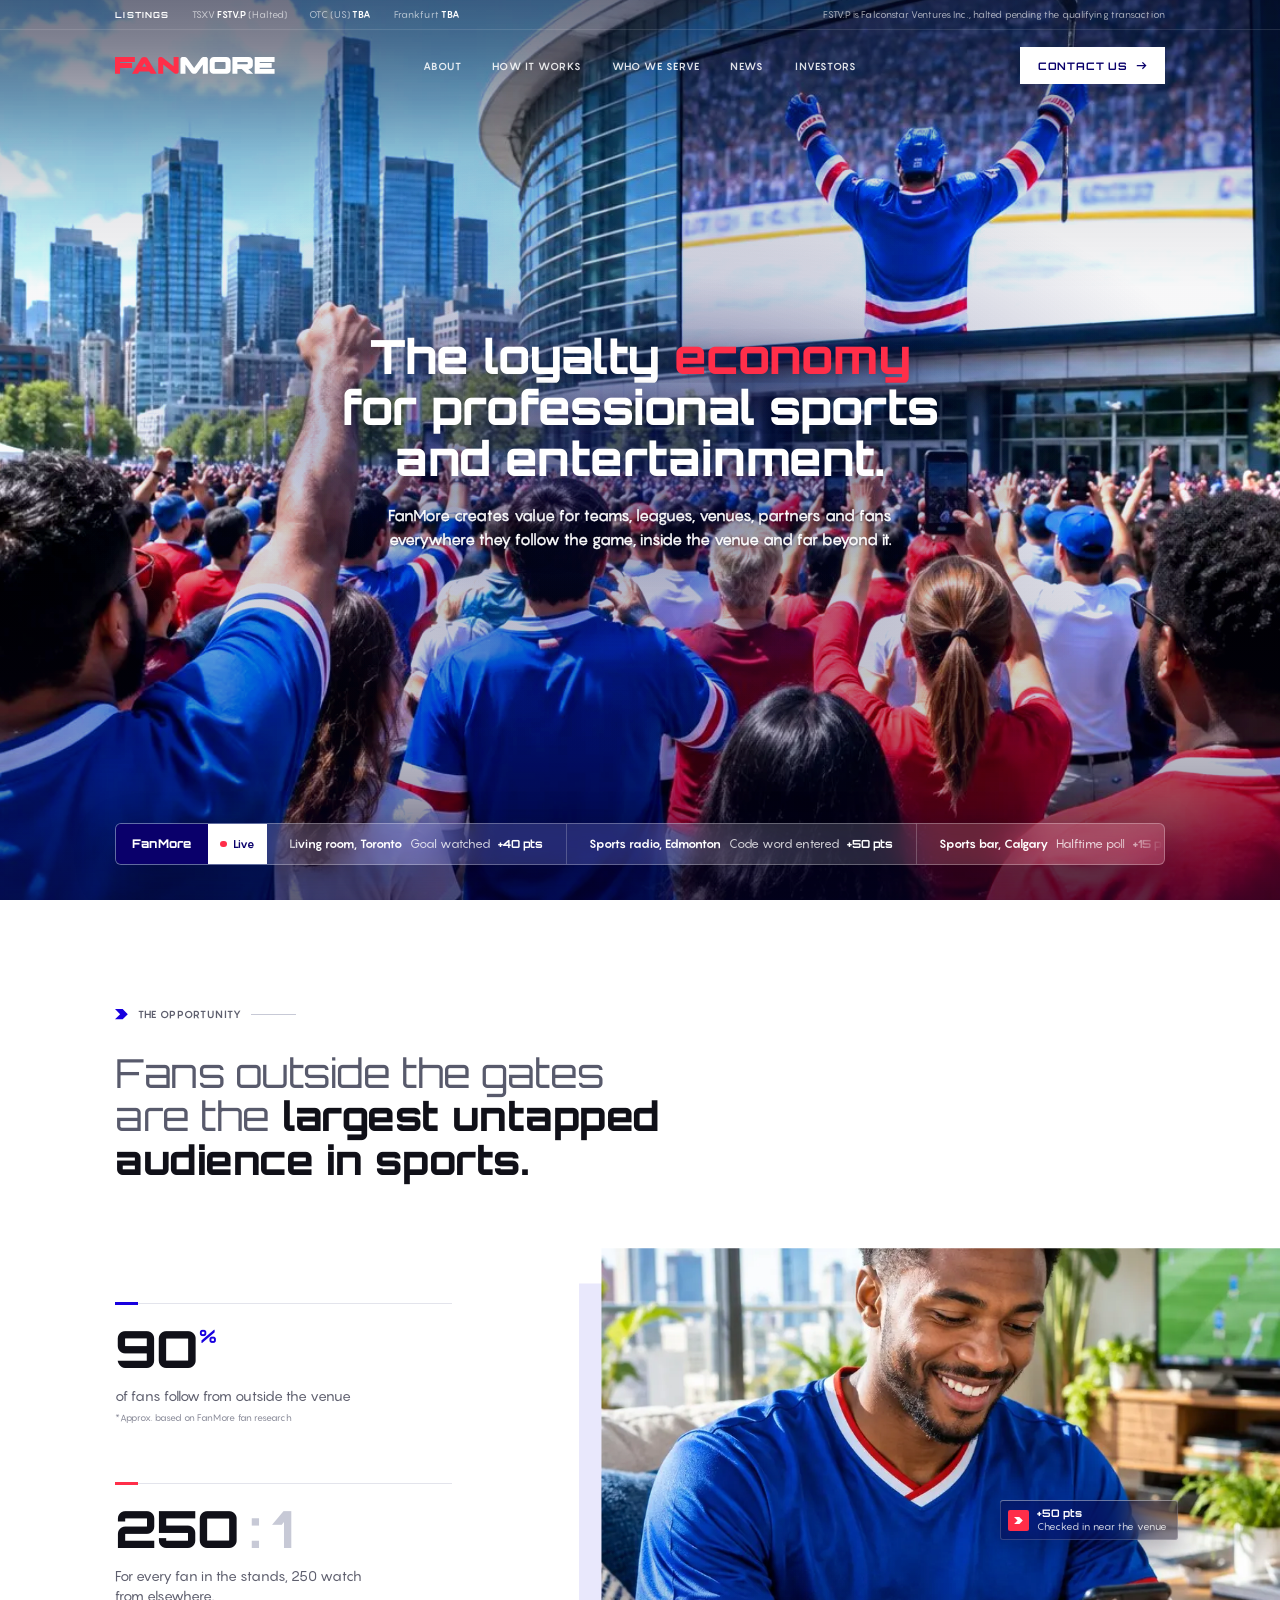
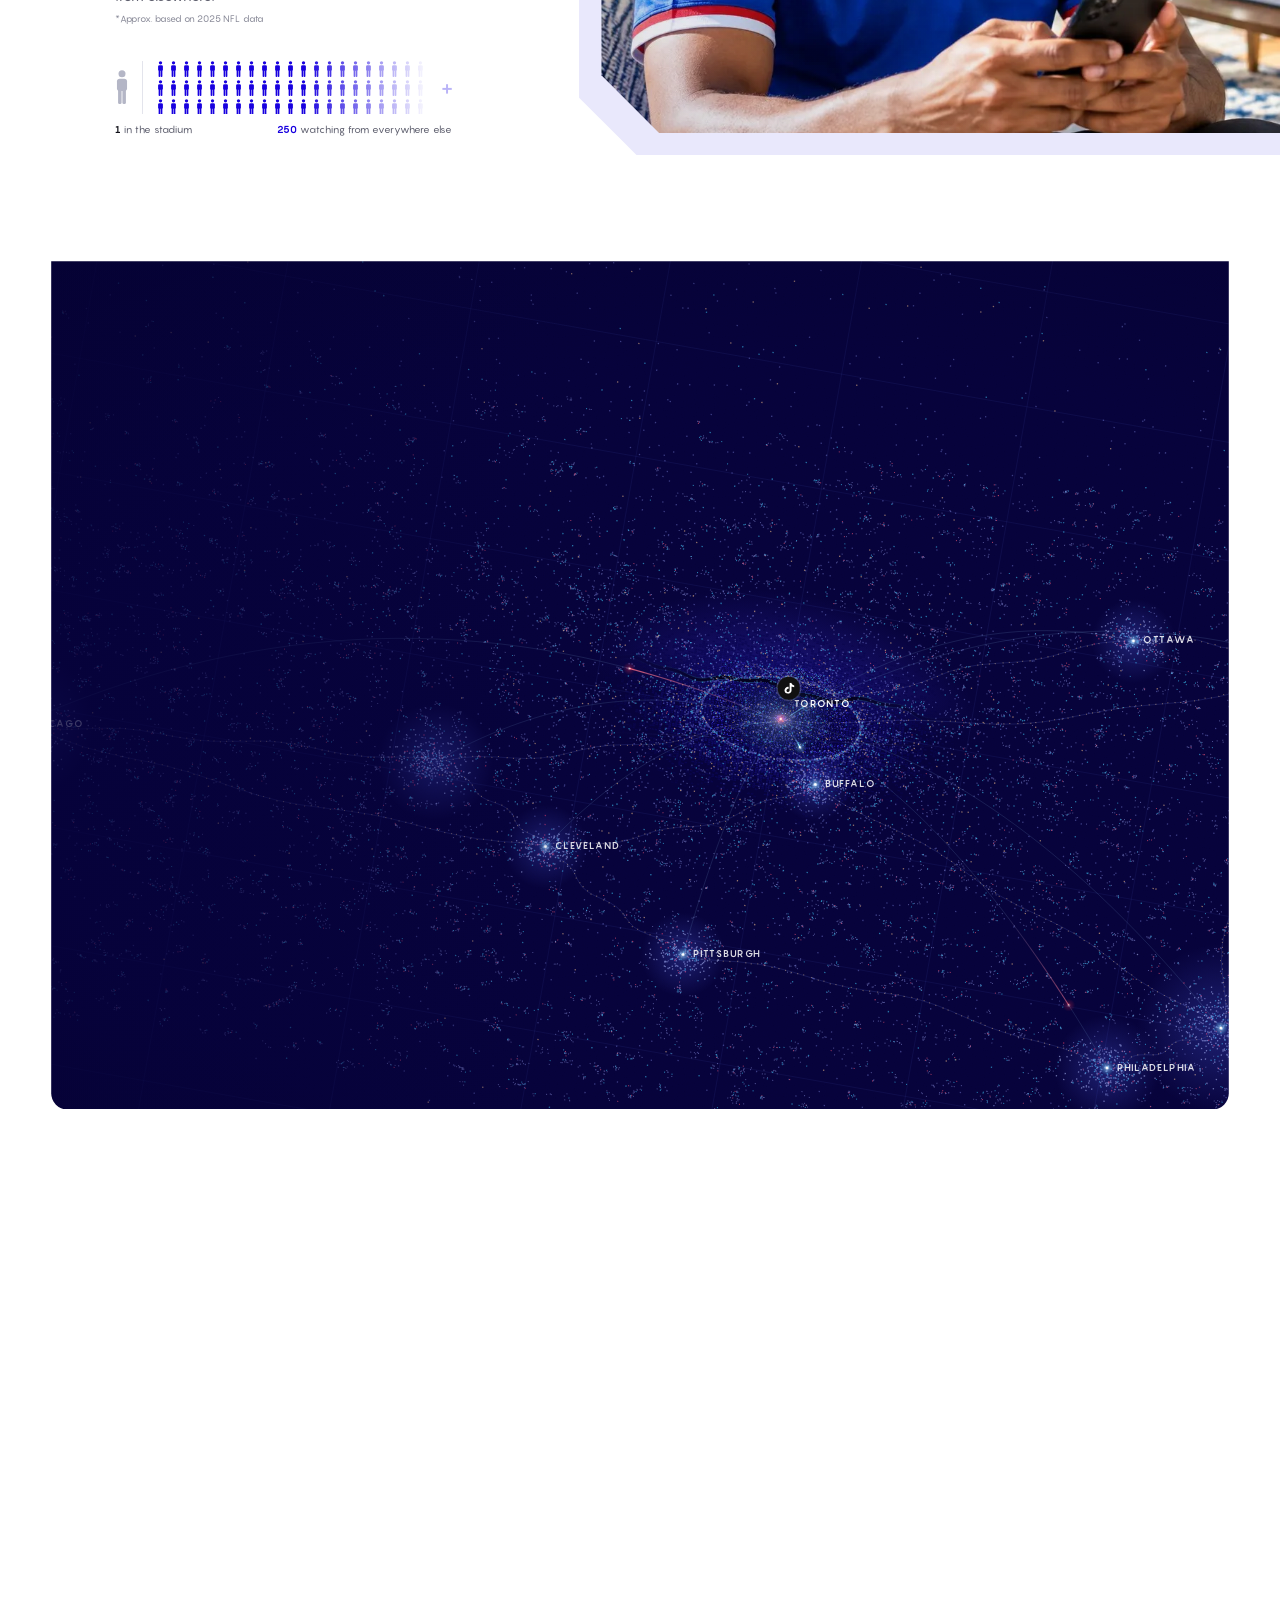
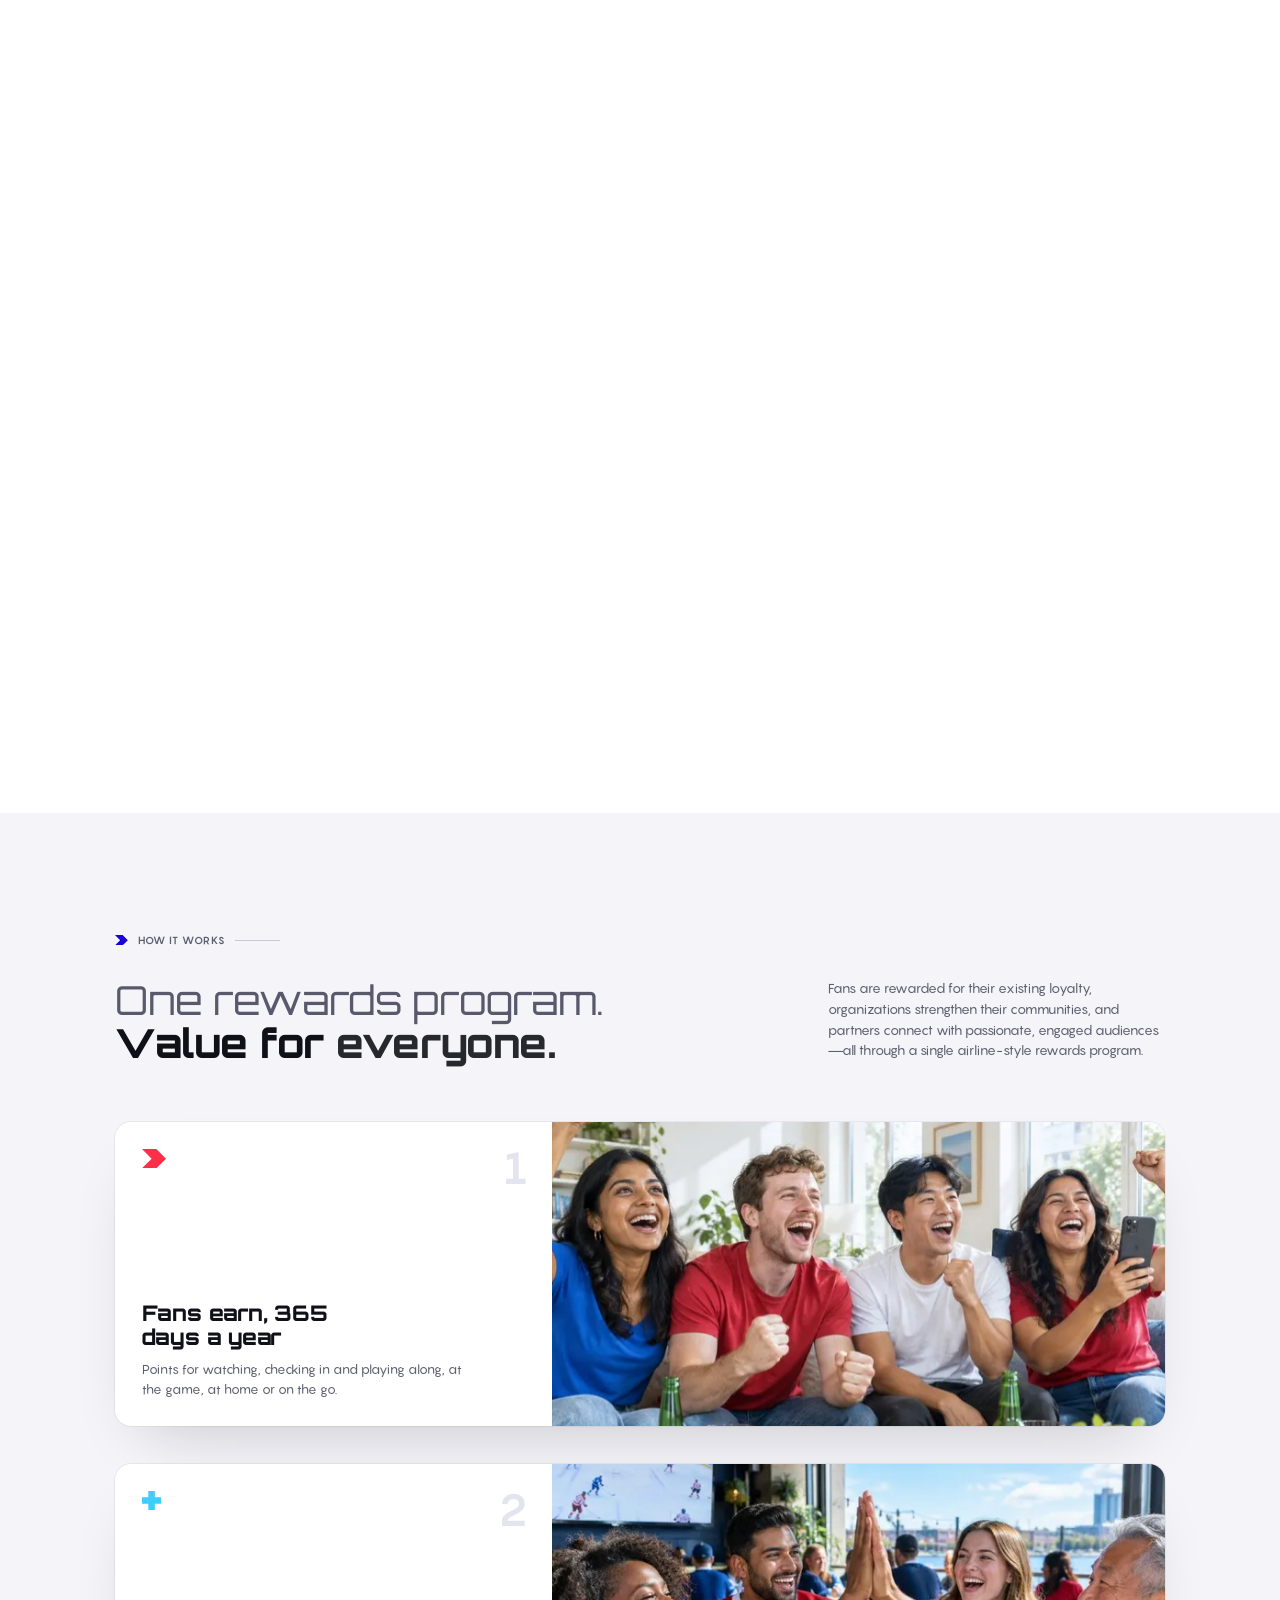
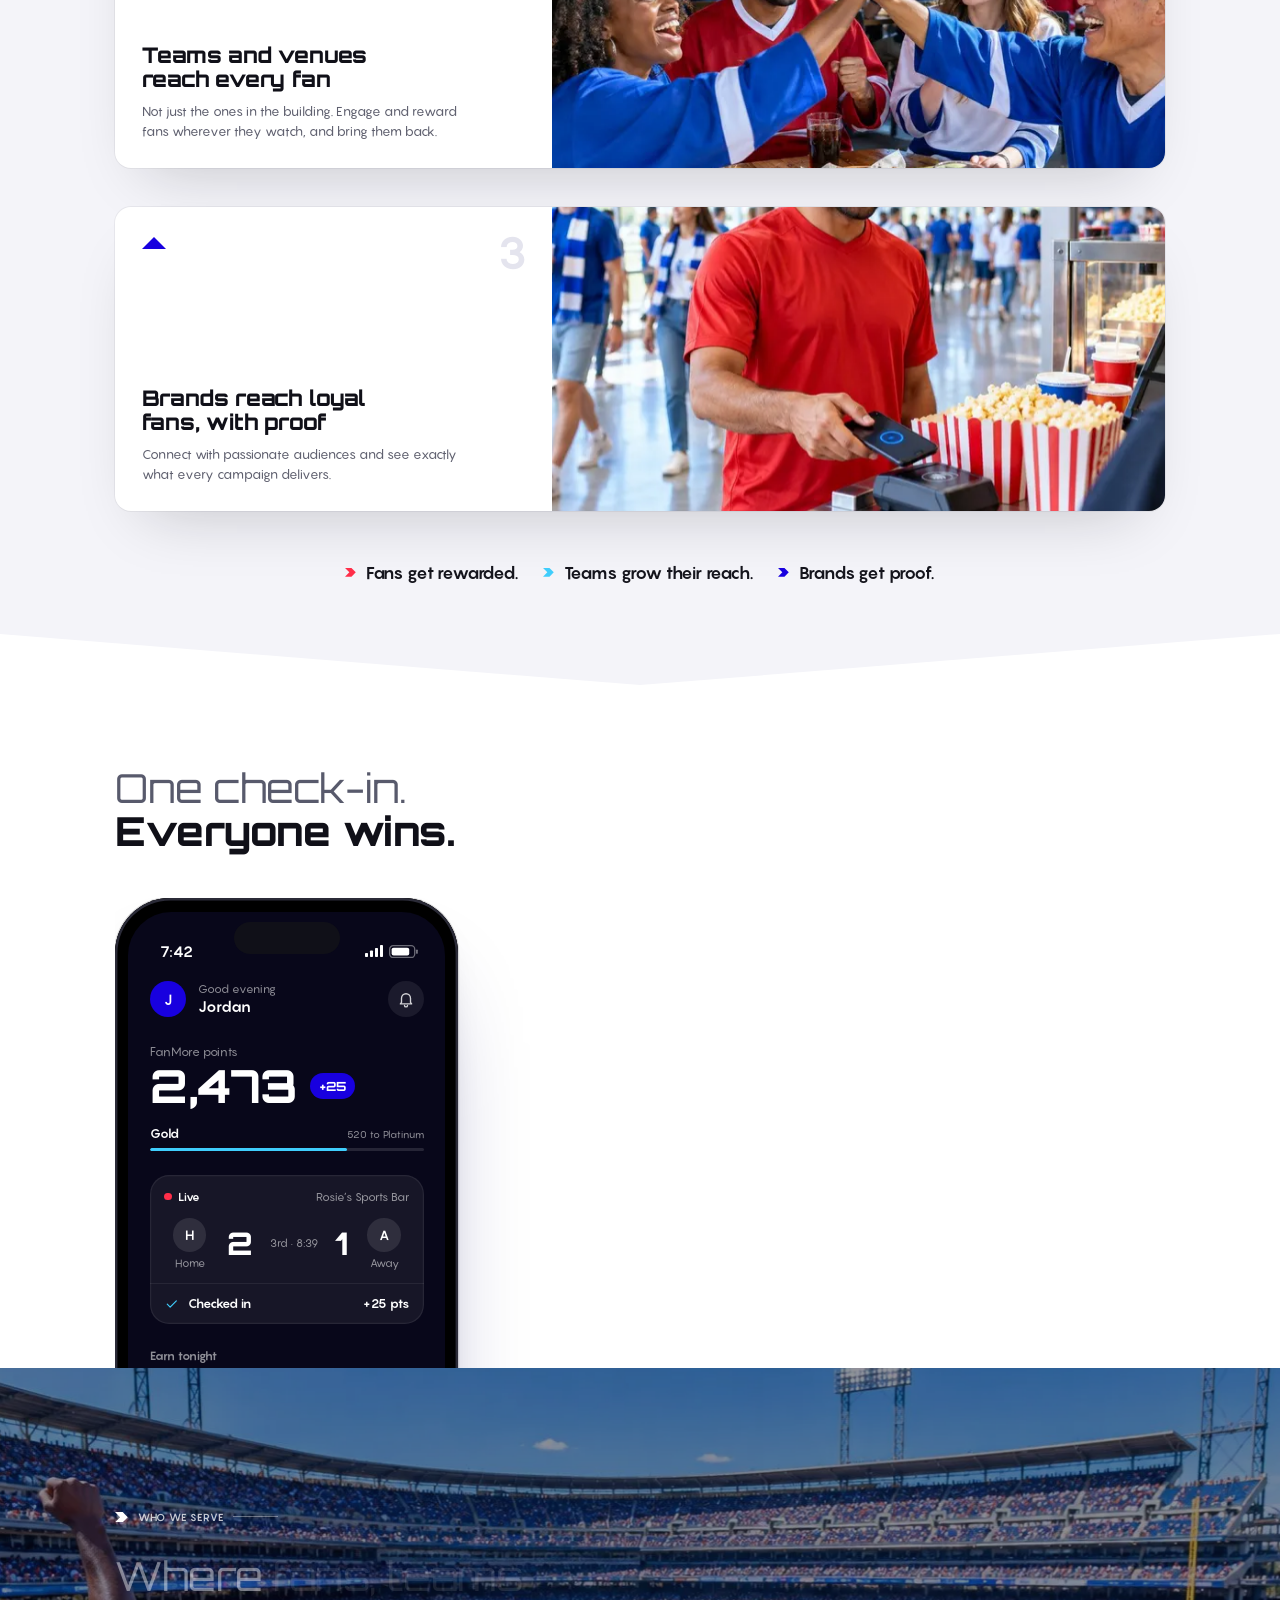
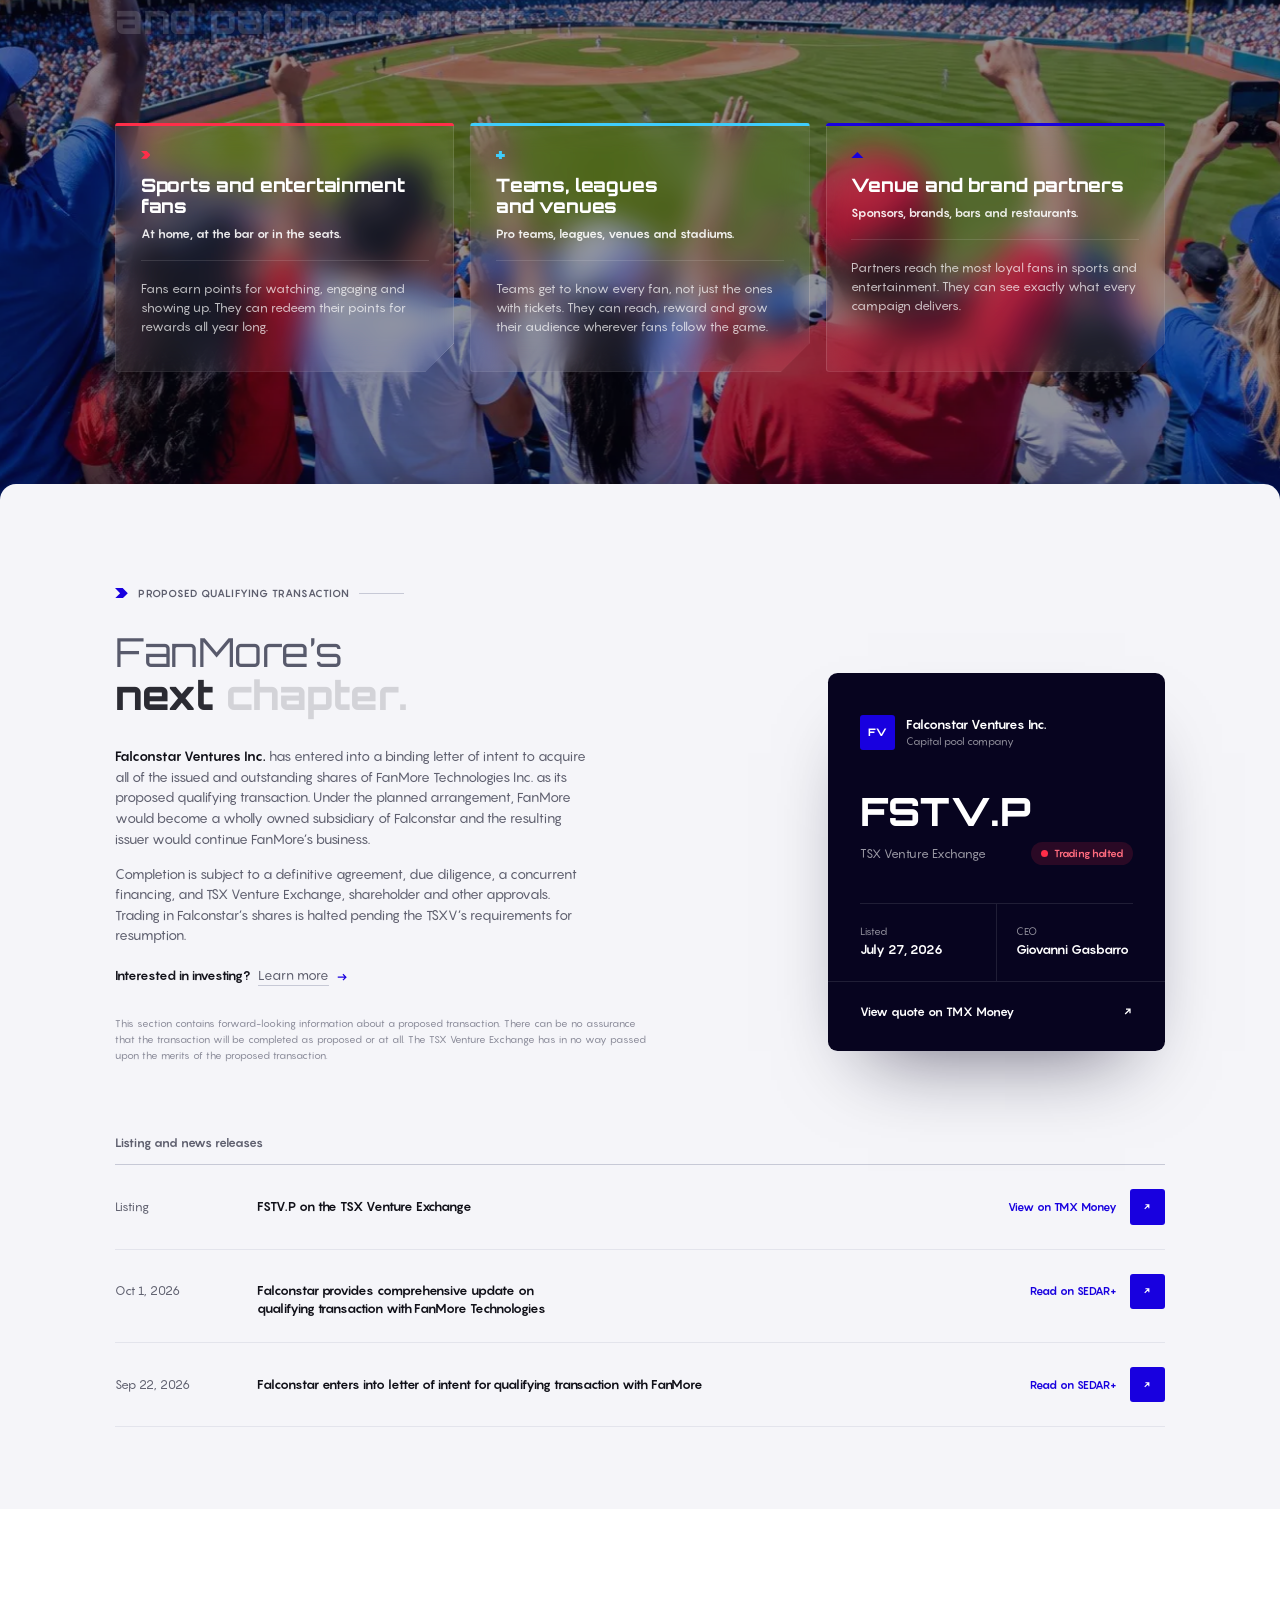
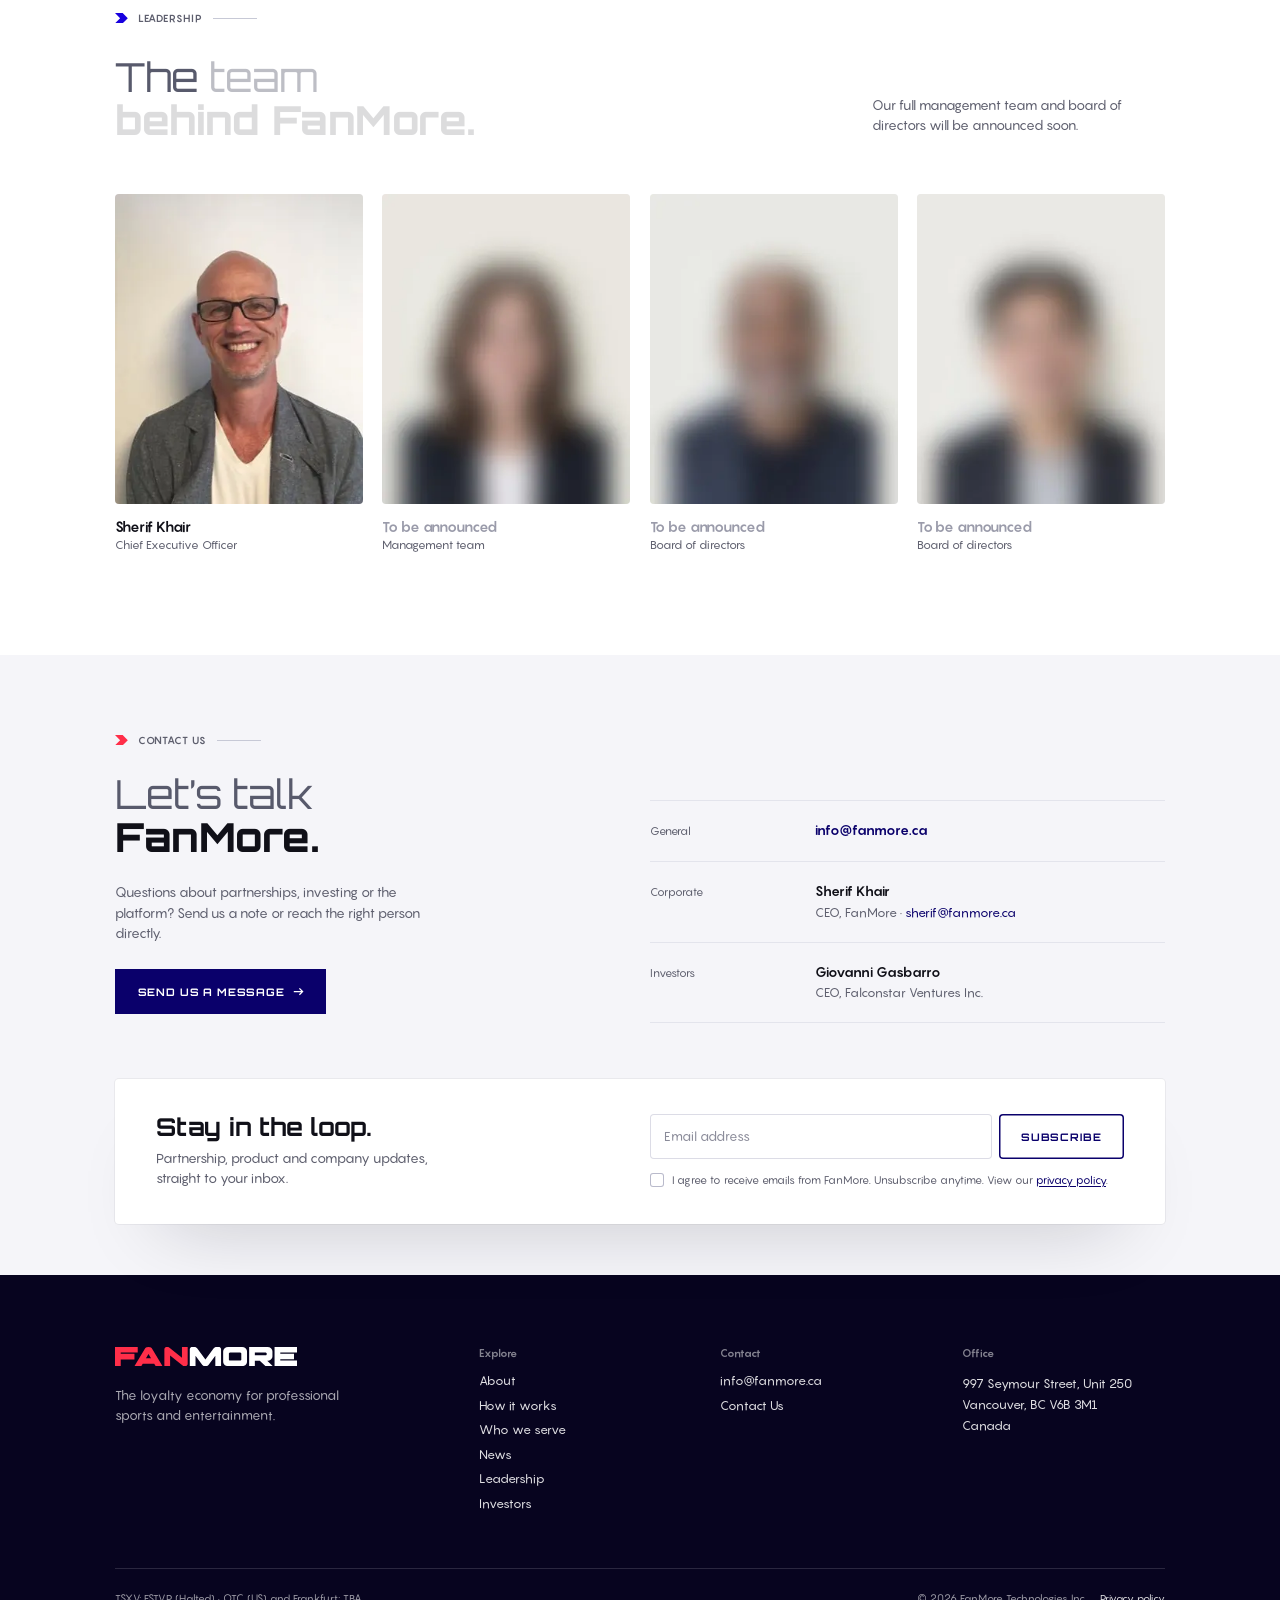
==== index.html @ a187861e "Review build" ====
<!DOCTYPE html><html lang="en-CA"><head><meta name="robots" content="noindex, nofollow"><meta charset="utf-8"><meta name="viewport" content="width=device-width, initial-scale=1, viewport-fit=cover"><script>
  (function () {
    const d = document.documentElement;
    d.classList.add('js');
    function fit() {
      const w = innerWidth;
      let z = w >= 1024 ? Math.min(1, Math.max(0.8, Math.min(w / 1600, innerHeight / 950))) : 1;
      z = Math.round(z * 1000) / 1000;
      if (d.style.getPropertyValue('--fit') !== String(z)) d.style.setProperty('--fit', String(z));
    }
    fit();
    addEventListener('resize', fit);
  })();
</script><title>FanMore | The loyalty economy for professional sports and entertainment</title><meta name="description" content="FanMore creates value for teams, leagues, venues, partners and fans everywhere they follow the game, inside the venue and far beyond it."><link rel="canonical" href="https://fanmore.ca/"><meta property="og:type" content="website"><meta property="og:site_name" content="FanMore"><meta property="og:title" content="FanMore | The loyalty economy for professional sports and entertainment"><meta property="og:description" content="FanMore creates value for teams, leagues, venues, partners and fans everywhere they follow the game, inside the venue and far beyond it."><meta property="og:url" content="https://fanmore.ca/"><meta property="og:image" content="https://fanmore.ca/og-image.jpg"><meta property="og:image:alt" content="FanMore: the loyalty economy for professional sports and entertainment."><meta property="og:locale" content="en_CA"><meta name="twitter:card" content="summary_large_image"><meta name="twitter:title" content="FanMore | The loyalty economy for professional sports and entertainment"><meta name="twitter:description" content="FanMore creates value for teams, leagues, venues, partners and fans everywhere they follow the game, inside the venue and far beyond it."><meta name="twitter:image" content="https://fanmore.ca/og-image.jpg"><script type="application/ld+json">{"@context":"https://schema.org","@type":"Organization","name":"FanMore","legalName":"FanMore Technologies Inc.","url":"https://fanmore.ca/","logo":"https://fanmore.ca/apple-touch-icon.png","email":"info@fanmore.ca","foundingDate":"2024","description":"FanMore creates value for teams, leagues, venues, partners and fans everywhere they follow the game, inside the venue and far beyond it.","address":{"@type":"PostalAddress","streetAddress":"997 Seymour Street, Unit 250","addressLocality":"Vancouver","addressRegion":"BC","postalCode":"V6B 3M1","addressCountry":"CA"}}</script><meta name="theme-color" content="#0A006B"><link rel="icon" href="./favicon.ico" sizes="any"><link rel="icon" href="./favicon.svg" type="image/svg+xml"><link rel="apple-touch-icon" href="./apple-touch-icon.png"><link rel="sitemap" href="./sitemap-index.xml"><!-- The fonts used above the fold, fetched alongside the CSS instead of after it. --><link rel="preload" href="./fonts/orbitron-800.woff2" as="font" type="font/woff2" crossorigin><link rel="preload" href="./fonts/pangram-regular.woff2" as="font" type="font/woff2" crossorigin><link rel="preload" href="./fonts/pangram-bold.woff2" as="font" type="font/woff2" crossorigin><link rel="stylesheet" href="./_astro/_astro_assets.C_GrNzog.css"><link rel="stylesheet" href="./_astro/index.CYJ9MeuC.css"><link rel="stylesheet" href="./_astro/NextChapter.CQB_YSPm.css"><link rel="stylesheet" href="./_astro/ContactSection.Cgo63Gof.css"><script type="module" src="./_astro/page.BsuiZEAU.js"></script></head><body><a class="skip-link" href="#main">Skip to content</a><header class="site-header site-header--fixed" data-astro-cid-vwn3tmth><div class="lst" data-astro-cid-vwn3tmth><span class="lst__label" data-astro-cid-vwn3tmth>Listings</span><span data-astro-cid-vwn3tmth>TSXV <b data-astro-cid-vwn3tmth>FSTV.P</b><span class="lst__note" data-astro-cid-vwn3tmth> (Halted)</span></span><span data-astro-cid-vwn3tmth>OTC (US) <b data-astro-cid-vwn3tmth>TBA</b></span><span data-astro-cid-vwn3tmth>Frankfurt <b data-astro-cid-vwn3tmth>TBA</b></span><span class="lst__foot" data-astro-cid-vwn3tmth>FSTV.P is Falconstar Ventures Inc., halted pending the qualifying transaction</span></div><div class="tn" data-astro-cid-vwn3tmth><a class="tn__logo" href="./index.html" aria-label="FanMore home" data-astro-cid-vwn3tmth><svg role="img" aria-label="FanMore" viewBox="36 -656 6232 656" xmlns="http://www.w3.org/2000/svg"><g transform="scale(1,-1)"><g fill="#FF2E49"><path d="M701 423H232V465H813V656H36V0H232V231H701Z"></path><path transform="translate(674 0)" d="M754 0H988L620 615Q593 642 562 649Q531 656 507 656Q483 656 452 649Q421 642 394 615L26 0H260L311 85H702ZM507 416 593 271H420Z"></path><path transform="translate(1688 0)" d="M637 41Q663 19 680.5 9.5Q698 0 708 0H777Q783 0 792.5 8.5Q802 17 811 28.5Q820 40 826.5 52.5Q833 65 833 73V656H637V291L232 615Q179 656 161 656H92Q86 656 76.5 648.5Q67 641 58 629.5Q49 618 42.5 605.5Q36 593 36 583V0H232V363Z"></path></g><g fill="currentColor"><path transform="translate(2557 0)" d="M676 41Q650 19 633 9.5Q616 0 606 0H535Q525 0 508 9.5Q491 19 465 41L232 360V0H36V583Q36 593 42.5 605.5Q49 618 58 629.5Q67 641 76.5 648.5Q86 656 92 656H216Q234 656 287 615L570 230L854 615Q907 656 925 656H1049Q1055 656 1064.5 648.5Q1074 641 1083 629.5Q1092 618 1098.5 605.5Q1105 593 1105 583V0H909V360Z"></path><path transform="translate(3698 0)" d="M36 495V161Q36 124 50 94.5Q64 65 87 44Q110 23 140.5 11.5Q171 0 204 0H684Q717 0 747.5 11.5Q778 23 801 44Q824 65 838 94.5Q852 124 852 161V495Q852 532 838 561.5Q824 591 801 612Q778 633 747.5 644.5Q717 656 684 656H204Q171 656 140.5 644.5Q110 633 87 612Q64 591 50 561.5Q36 532 36 495ZM265 465H623Q635 463 644.5 455Q654 447 656 439V219Q656 210 645.5 201.5Q635 193 623 191H265Q253 193 242.5 201.5Q232 210 232 219V439Q234 447 243.5 455Q253 463 265 465Z"></path><path transform="translate(4586 0)" d="M598 0H847L655 184Q690 184 722.5 195Q755 206 779.5 227Q804 248 818.5 277.5Q833 307 833 344V495Q833 532 819 561.5Q805 591 782 612Q759 633 728.5 644.5Q698 656 665 656H36V0H231V184H399ZM604 465Q616 463 625.5 455Q635 447 637 439V404Q637 395 626.5 386.5Q616 378 604 376H231V465Z"></path><path transform="translate(5455 0)" d="M701 423H232V465H813V656H36V0H813V191H232V233H701Z"></path></g></g></svg></a><nav aria-label="Main" data-astro-cid-vwn3tmth><ul role="list" data-astro-cid-vwn3tmth><li data-astro-cid-vwn3tmth><a href="./about/index.html" data-astro-cid-vwn3tmth>About</a></li><li data-astro-cid-vwn3tmth><a href="./index.html#how" data-astro-cid-vwn3tmth>How it works</a></li><li data-astro-cid-vwn3tmth><a href="./index.html#serve" data-astro-cid-vwn3tmth>Who we serve</a></li><li data-astro-cid-vwn3tmth><a href="./news/index.html" data-astro-cid-vwn3tmth>News</a></li><li data-astro-cid-vwn3tmth><a href="./investors/index.html" data-astro-cid-vwn3tmth>Investors</a></li></ul></nav><a class="btn btn--white tn__cta" href="./index.html#contact" data-contact data-astro-cid-vwn3tmth>Contact Us<svg class="btn__arrow" viewBox="0 0 14 14" fill="none" stroke="currentColor" stroke-width="1.6" aria-hidden="true"><path d="M1 7h11M8 3l4 4-4 4"></path></svg></a><button class="tn__menu" type="button" aria-label="Open menu" aria-haspopup="dialog" aria-expanded="false" aria-controls="mobile-menu" data-menu-open data-astro-cid-vwn3tmth><i data-astro-cid-vwn3tmth></i></button></div></header><main id="main" tabindex="-1"><section class="hero" id="top" aria-label="Introduction" data-hero="pinned" data-astro-cid-5ivlo7vc><div class="hero__media" data-astro-cid-5ivlo7vc><img src="./_astro/hero-plaza.D-T6SO9A_1RA79L.webp" srcset="./_astro/hero-plaza.D-T6SO9A_1V16nm.webp 768w, ./_astro/hero-plaza.D-T6SO9A_AoHoQ.webp 1152w, ./_astro/hero-plaza.D-T6SO9A_1RA79L.webp 1536w" alt="Fans gathered outside a venue on game day, cheering a goal on a giant screen" sizes="100vw" loading="eager" fetchpriority="high" decoding="async" data-astro-cid-5ivlo7vc="true" width="1536" height="864"></div><div class="hero__pills" aria-hidden="true" data-hero-pills data-astro-cid-5ivlo7vc><span class="pill hero__pill-src" data-pill-src data-astro-cid-5ivlo7vc><i class="pill__icon" data-astro-cid-5ivlo7vc><svg class="shape shape--plus" viewBox="0 0 85 85" fill="currentColor" aria-hidden="true"><path d="M28 0V28H0V57H28V85H57V57H85V28H57V0Z"></path></svg></i><b data-astro-cid-5ivlo7vc>+25 pts</b><span class="pill__note" data-astro-cid-5ivlo7vc>Checked in</span></span><span class="pill hero__pill-src" data-pill-src data-astro-cid-5ivlo7vc><i class="pill__icon" data-astro-cid-5ivlo7vc><svg class="shape shape--plus" viewBox="0 0 85 85" fill="currentColor" aria-hidden="true"><path d="M28 0V28H0V57H28V85H57V57H85V28H57V0Z"></path></svg></i><b data-astro-cid-5ivlo7vc>+15 pts</b><span class="pill__note" data-astro-cid-5ivlo7vc>Bought a drink</span></span><span class="pill hero__pill-src" data-pill-src data-astro-cid-5ivlo7vc><i class="pill__icon" data-astro-cid-5ivlo7vc><svg class="shape shape--plus" viewBox="0 0 85 85" fill="currentColor" aria-hidden="true"><path d="M28 0V28H0V57H28V85H57V57H85V28H57V0Z"></path></svg></i><b data-astro-cid-5ivlo7vc>+10 pts</b><span class="pill__note" data-astro-cid-5ivlo7vc>Halftime poll</span></span><span class="pill hero__pill-src" data-pill-src data-astro-cid-5ivlo7vc><i class="pill__icon" data-astro-cid-5ivlo7vc><svg class="shape shape--plus" viewBox="0 0 85 85" fill="currentColor" aria-hidden="true"><path d="M28 0V28H0V57H28V85H57V57H85V28H57V0Z"></path></svg></i><b data-astro-cid-5ivlo7vc>+50 pts</b><span class="pill__note" data-astro-cid-5ivlo7vc>Bought a jersey</span></span><span class="pill hero__pill-src" data-pill-src data-astro-cid-5ivlo7vc><i class="pill__icon" data-astro-cid-5ivlo7vc><svg class="shape shape--plus" viewBox="0 0 85 85" fill="currentColor" aria-hidden="true"><path d="M28 0V28H0V57H28V85H57V57H85V28H57V0Z"></path></svg></i><b data-astro-cid-5ivlo7vc>+20 pts</b><span class="pill__note" data-astro-cid-5ivlo7vc>Shared a goal</span></span><span class="pill hero__pill-src" data-pill-src data-astro-cid-5ivlo7vc><i class="pill__icon" data-astro-cid-5ivlo7vc><svg class="shape shape--plus" viewBox="0 0 85 85" fill="currentColor" aria-hidden="true"><path d="M28 0V28H0V57H28V85H57V57H85V28H57V0Z"></path></svg></i><b data-astro-cid-5ivlo7vc>+15 pts</b><span class="pill__note" data-astro-cid-5ivlo7vc>Grabbed a snack</span></span><span class="pill hero__pill-src" data-pill-src data-astro-cid-5ivlo7vc><i class="pill__icon" data-astro-cid-5ivlo7vc><svg class="shape shape--plus" viewBox="0 0 85 85" fill="currentColor" aria-hidden="true"><path d="M28 0V28H0V57H28V85H57V57H85V28H57V0Z"></path></svg></i><b data-astro-cid-5ivlo7vc>+40 pts</b><span class="pill__note" data-astro-cid-5ivlo7vc>Referred a friend</span></span><span class="pill hero__pill-src" data-pill-src data-astro-cid-5ivlo7vc><i class="pill__icon" data-astro-cid-5ivlo7vc><svg class="shape shape--plus" viewBox="0 0 85 85" fill="currentColor" aria-hidden="true"><path d="M28 0V28H0V57H28V85H57V57H85V28H57V0Z"></path></svg></i><b data-astro-cid-5ivlo7vc>+25 pts</b><span class="pill__note" data-astro-cid-5ivlo7vc>Scanned a ticket</span></span></div><div class="hero__shade" aria-hidden="true" data-astro-cid-5ivlo7vc></div><div class="hero__dim" aria-hidden="true" data-astro-cid-5ivlo7vc></div><div class="hero__content" data-hero-text data-astro-cid-5ivlo7vc><h1 data-astro-cid-5ivlo7vc><span class="hero__line" data-astro-cid-5ivlo7vc><span data-astro-cid-5ivlo7vc>The loyalty <em data-astro-cid-5ivlo7vc>economy</em></span></span> <span class="hero__line" data-astro-cid-5ivlo7vc><span data-astro-cid-5ivlo7vc>for professional sports</span></span> <span class="hero__line" data-astro-cid-5ivlo7vc><span data-astro-cid-5ivlo7vc>and entertainment.</span></span></h1><p data-astro-cid-5ivlo7vc>FanMore creates value for teams, leagues, venues, partners and fans everywhere they follow the game, inside the venue and far beyond it.</p></div><div class="tk" aria-hidden="true" data-hero-text data-astro-cid-5ivlo7vc><span class="tk__brand" data-astro-cid-5ivlo7vc>FanMore</span><span class="tk__live" data-astro-cid-5ivlo7vc><i data-astro-cid-5ivlo7vc></i>Live</span><div class="tk__track" data-astro-cid-5ivlo7vc><ul class="tk__list" data-astro-cid-5ivlo7vc><li data-astro-cid-5ivlo7vc><span class="tk__where" data-astro-cid-5ivlo7vc>Living room, Toronto</span><span class="tk__what" data-astro-cid-5ivlo7vc>Goal watched</span><span class="tk__pts" data-astro-cid-5ivlo7vc>+4O pts</span></li><li data-astro-cid-5ivlo7vc><span class="tk__where" data-astro-cid-5ivlo7vc>Sports radio, Edmonton</span><span class="tk__what" data-astro-cid-5ivlo7vc>Code word entered</span><span class="tk__pts" data-astro-cid-5ivlo7vc>+5O pts</span></li><li data-astro-cid-5ivlo7vc><span class="tk__where" data-astro-cid-5ivlo7vc>Sports bar, Calgary</span><span class="tk__what" data-astro-cid-5ivlo7vc>Halftime poll</span><span class="tk__pts" data-astro-cid-5ivlo7vc>+15 pts</span></li><li data-astro-cid-5ivlo7vc><span class="tk__where" data-astro-cid-5ivlo7vc>Outside the venue</span><span class="tk__what" data-astro-cid-5ivlo7vc>Checked in</span><span class="tk__pts" data-astro-cid-5ivlo7vc>+25 pts</span></li><li data-astro-cid-5ivlo7vc><span class="tk__where" data-astro-cid-5ivlo7vc>Cottage, Muskoka</span><span class="tk__what" data-astro-cid-5ivlo7vc>Overtime winner</span><span class="tk__pts" data-astro-cid-5ivlo7vc>+6O pts</span></li><li data-astro-cid-5ivlo7vc><span class="tk__where" data-astro-cid-5ivlo7vc>Commute, Vancouver</span><span class="tk__what" data-astro-cid-5ivlo7vc>Trivia streak</span><span class="tk__pts" data-astro-cid-5ivlo7vc>+2O pts</span></li><li data-astro-cid-5ivlo7vc><span class="tk__where" data-astro-cid-5ivlo7vc>Watch party, Montréal</span><span class="tk__what" data-astro-cid-5ivlo7vc>Seat upgrade redeemed</span><span class="tk__pts" data-astro-cid-5ivlo7vc>−5OO pts</span></li></ul><ul class="tk__list" data-astro-cid-5ivlo7vc><li data-astro-cid-5ivlo7vc><span class="tk__where" data-astro-cid-5ivlo7vc>Living room, Toronto</span><span class="tk__what" data-astro-cid-5ivlo7vc>Goal watched</span><span class="tk__pts" data-astro-cid-5ivlo7vc>+4O pts</span></li><li data-astro-cid-5ivlo7vc><span class="tk__where" data-astro-cid-5ivlo7vc>Sports radio, Edmonton</span><span class="tk__what" data-astro-cid-5ivlo7vc>Code word entered</span><span class="tk__pts" data-astro-cid-5ivlo7vc>+5O pts</span></li><li data-astro-cid-5ivlo7vc><span class="tk__where" data-astro-cid-5ivlo7vc>Sports bar, Calgary</span><span class="tk__what" data-astro-cid-5ivlo7vc>Halftime poll</span><span class="tk__pts" data-astro-cid-5ivlo7vc>+15 pts</span></li><li data-astro-cid-5ivlo7vc><span class="tk__where" data-astro-cid-5ivlo7vc>Outside the venue</span><span class="tk__what" data-astro-cid-5ivlo7vc>Checked in</span><span class="tk__pts" data-astro-cid-5ivlo7vc>+25 pts</span></li><li data-astro-cid-5ivlo7vc><span class="tk__where" data-astro-cid-5ivlo7vc>Cottage, Muskoka</span><span class="tk__what" data-astro-cid-5ivlo7vc>Overtime winner</span><span class="tk__pts" data-astro-cid-5ivlo7vc>+6O pts</span></li><li data-astro-cid-5ivlo7vc><span class="tk__where" data-astro-cid-5ivlo7vc>Commute, Vancouver</span><span class="tk__what" data-astro-cid-5ivlo7vc>Trivia streak</span><span class="tk__pts" data-astro-cid-5ivlo7vc>+2O pts</span></li><li data-astro-cid-5ivlo7vc><span class="tk__where" data-astro-cid-5ivlo7vc>Watch party, Montréal</span><span class="tk__what" data-astro-cid-5ivlo7vc>Seat upgrade redeemed</span><span class="tk__pts" data-astro-cid-5ivlo7vc>−5OO pts</span></li></ul></div></div></section><script type="module" src="./_astro/Hero.astro_astro_type_script_index_0_lang.BkLAp6dj.js"></script><section class="op" id="about" aria-labelledby="op-title" data-astro-cid-tkrxar6q><p class="tag" data-reveal><svg class="shape shape--chevron tag__mark" viewBox="0 0 384 308" fill="currentColor" aria-hidden="true"><path d="M0 0L154 154L0 308L230 308L384 154L230 0Z"></path></svg>The Opportunity<span class="tag__line" aria-hidden="true"></span></p><h2 id="op-title" data-lit class="h2"><span class="h2__light"><span class="word" style="--i:0">Fans</span> <span class="word" style="--i:1">outside</span> <span class="word" style="--i:2">the</span> <span class="word" style="--i:3">gates</span> <span class="word" style="--i:4">are</span> <span class="word" style="--i:5">the</span></span> <span class="word" style="--i:6">largest</span> <span class="word" style="--i:7">untapped</span> <span class="word" style="--i:8">audience</span> <span class="word" style="--i:9">in</span> <span class="word" style="--i:10">sports.</span></h2><div class="op__row" data-astro-cid-tkrxar6q><div class="op__stats" data-astro-cid-tkrxar6q><dl data-astro-cid-tkrxar6q><div class="st" data-reveal data-astro-cid-tkrxar6q><dt class="st__n" data-astro-cid-tkrxar6q><span class="sr-only" data-astro-cid-tkrxar6q>About 90 percent</span><span aria-hidden="true" class="st__v" data-count="90" data-orbitron data-astro-cid-tkrxar6q>9O</span><sup aria-hidden="true" data-astro-cid-tkrxar6q>%</sup></dt><dd data-astro-cid-tkrxar6q><p data-astro-cid-tkrxar6q>of fans follow from outside the venue</p><p class="st__fn" data-astro-cid-tkrxar6q>*Approx. based on FanMore fan research</p></dd></div><div class="st" data-reveal data-astro-cid-tkrxar6q><dt class="st__n" data-astro-cid-tkrxar6q><span class="sr-only" data-astro-cid-tkrxar6q>About 250 to 1</span><span aria-hidden="true" class="st__v" data-count="250" data-orbitron data-astro-cid-tkrxar6q>25O</span><span aria-hidden="true" class="st__r" data-astro-cid-tkrxar6q><b data-astro-cid-tkrxar6q>:</b>1</span></dt><dd data-astro-cid-tkrxar6q><p data-astro-cid-tkrxar6q>For every fan in the stands, 250 watch from elsewhere.</p><p class="st__fn" data-astro-cid-tkrxar6q>*Approx. based on 2025 NFL data</p></dd></div></dl><div class="ppl" aria-hidden="true" data-reveal data-astro-cid-tkrxar6q><div class="ppl__row" data-astro-cid-tkrxar6q><div class="ppl__one" data-astro-cid-tkrxar6q><i data-astro-cid-tkrxar6q></i></div><span class="ppl__div" data-astro-cid-tkrxar6q></span><div class="ppl__many" data-astro-cid-tkrxar6q><div class="ppl__grid" data-astro-cid-tkrxar6q><i style="--i:0" data-astro-cid-tkrxar6q></i><i style="--i:1" data-astro-cid-tkrxar6q></i><i style="--i:2" data-astro-cid-tkrxar6q></i><i style="--i:3" data-astro-cid-tkrxar6q></i><i style="--i:4" data-astro-cid-tkrxar6q></i><i style="--i:5" data-astro-cid-tkrxar6q></i><i style="--i:6" data-astro-cid-tkrxar6q></i><i style="--i:7" data-astro-cid-tkrxar6q></i><i style="--i:8" data-astro-cid-tkrxar6q></i><i style="--i:9" data-astro-cid-tkrxar6q></i><i style="--i:10" data-astro-cid-tkrxar6q></i><i style="--i:11" data-astro-cid-tkrxar6q></i><i style="--i:12" data-astro-cid-tkrxar6q></i><i style="--i:13" data-astro-cid-tkrxar6q></i><i style="--i:14" data-astro-cid-tkrxar6q></i><i style="--i:15" data-astro-cid-tkrxar6q></i><i style="--i:16" data-astro-cid-tkrxar6q></i><i style="--i:17" data-astro-cid-tkrxar6q></i><i style="--i:18" data-astro-cid-tkrxar6q></i><i style="--i:19" data-astro-cid-tkrxar6q></i><i style="--i:20" data-astro-cid-tkrxar6q></i><i style="--i:21" data-astro-cid-tkrxar6q></i><i style="--i:22" data-astro-cid-tkrxar6q></i><i style="--i:23" data-astro-cid-tkrxar6q></i><i style="--i:24" data-astro-cid-tkrxar6q></i><i style="--i:25" data-astro-cid-tkrxar6q></i><i style="--i:26" data-astro-cid-tkrxar6q></i><i style="--i:27" data-astro-cid-tkrxar6q></i><i style="--i:28" data-astro-cid-tkrxar6q></i><i style="--i:29" data-astro-cid-tkrxar6q></i><i style="--i:30" data-astro-cid-tkrxar6q></i><i style="--i:31" data-astro-cid-tkrxar6q></i><i style="--i:32" data-astro-cid-tkrxar6q></i><i style="--i:33" data-astro-cid-tkrxar6q></i><i style="--i:34" data-astro-cid-tkrxar6q></i><i style="--i:35" data-astro-cid-tkrxar6q></i><i style="--i:36" data-astro-cid-tkrxar6q></i><i style="--i:37" data-astro-cid-tkrxar6q></i><i style="--i:38" data-astro-cid-tkrxar6q></i><i style="--i:39" data-astro-cid-tkrxar6q></i><i style="--i:40" data-astro-cid-tkrxar6q></i><i style="--i:41" data-astro-cid-tkrxar6q></i><i style="--i:42" data-astro-cid-tkrxar6q></i><i style="--i:43" data-astro-cid-tkrxar6q></i><i style="--i:44" data-astro-cid-tkrxar6q></i><i style="--i:45" data-astro-cid-tkrxar6q></i><i style="--i:46" data-astro-cid-tkrxar6q></i><i style="--i:47" data-astro-cid-tkrxar6q></i><i style="--i:48" data-astro-cid-tkrxar6q></i><i style="--i:49" data-astro-cid-tkrxar6q></i><i style="--i:50" data-astro-cid-tkrxar6q></i><i style="--i:51" data-astro-cid-tkrxar6q></i><i style="--i:52" data-astro-cid-tkrxar6q></i><i style="--i:53" data-astro-cid-tkrxar6q></i><i style="--i:54" data-astro-cid-tkrxar6q></i><i style="--i:55" data-astro-cid-tkrxar6q></i><i style="--i:56" data-astro-cid-tkrxar6q></i><i style="--i:57" data-astro-cid-tkrxar6q></i><i style="--i:58" data-astro-cid-tkrxar6q></i><i style="--i:59" data-astro-cid-tkrxar6q></i><i style="--i:60" data-astro-cid-tkrxar6q></i><i style="--i:61" data-astro-cid-tkrxar6q></i><i style="--i:62" data-astro-cid-tkrxar6q></i><i style="--i:63" data-astro-cid-tkrxar6q></i><i style="--i:64" data-astro-cid-tkrxar6q></i><i style="--i:65" data-astro-cid-tkrxar6q></i><i style="--i:66" data-astro-cid-tkrxar6q></i><i style="--i:67" data-astro-cid-tkrxar6q></i><i style="--i:68" data-astro-cid-tkrxar6q></i><i style="--i:69" data-astro-cid-tkrxar6q></i><i style="--i:70" data-astro-cid-tkrxar6q></i><i style="--i:71" data-astro-cid-tkrxar6q></i><i style="--i:72" data-astro-cid-tkrxar6q></i><i style="--i:73" data-astro-cid-tkrxar6q></i><i style="--i:74" data-astro-cid-tkrxar6q></i><i style="--i:75" data-astro-cid-tkrxar6q></i><i style="--i:76" data-astro-cid-tkrxar6q></i><i style="--i:77" data-astro-cid-tkrxar6q></i><i style="--i:78" data-astro-cid-tkrxar6q></i><i style="--i:79" data-astro-cid-tkrxar6q></i><i style="--i:80" data-astro-cid-tkrxar6q></i><i style="--i:81" data-astro-cid-tkrxar6q></i><i style="--i:82" data-astro-cid-tkrxar6q></i><i style="--i:83" data-astro-cid-tkrxar6q></i><i style="--i:84" data-astro-cid-tkrxar6q></i><i style="--i:85" data-astro-cid-tkrxar6q></i><i style="--i:86" data-astro-cid-tkrxar6q></i><i style="--i:87" data-astro-cid-tkrxar6q></i><i style="--i:88" data-astro-cid-tkrxar6q></i><i style="--i:89" data-astro-cid-tkrxar6q></i></div><span class="ppl__plus" data-astro-cid-tkrxar6q>+</span></div></div><div class="ppl__cap" data-astro-cid-tkrxar6q><span data-astro-cid-tkrxar6q><b data-astro-cid-tkrxar6q>1</b> in the stadium</span><span data-astro-cid-tkrxar6q><b data-astro-cid-tkrxar6q>250</b> watching from everywhere else</span></div></div></div><div class="op__photo" data-reveal data-astro-cid-tkrxar6q><span class="op__block" aria-hidden="true" data-astro-cid-tkrxar6q></span><div class="op__reveal" data-astro-cid-tkrxar6q><div class="op__frame" data-astro-cid-tkrxar6q><img src="./_astro/opportunity-fans.CNy7kkjH_Z7gqnf.webp" srcset="./_astro/opportunity-fans.CNy7kkjH_ZzKSHB.webp 640w, ./_astro/opportunity-fans.CNy7kkjH_ZDED36.webp 960w, ./_astro/opportunity-fans.CNy7kkjH_Z7gqnf.webp 1024w" alt="A fan outside the venue earning FanMore points on her phone" sizes="(max-width: 900px) 100vw, 60vw" loading="lazy" decoding="async" data-astro-cid-tkrxar6q="true" width="1024" height="1280"></div></div><div class="chip" aria-hidden="true" data-astro-cid-tkrxar6q><span class="chip__mark" data-astro-cid-tkrxar6q><svg class="shape shape--chevron" viewBox="0 0 384 308" fill="currentColor" aria-hidden="true"><path d="M0 0L154 154L0 308L230 308L384 154L230 0Z"></path></svg></span><span class="chip__text" data-chip-text data-astro-cid-tkrxar6q><span data-astro-cid-tkrxar6q><b data-astro-cid-tkrxar6q>+5O pts</b><small data-astro-cid-tkrxar6q>Checked in near the venue</small></span></span></div><template data-chip-moments data-astro-cid-tkrxar6q><span data-astro-cid-tkrxar6q><b data-astro-cid-tkrxar6q>+5O pts</b><small data-astro-cid-tkrxar6q>Checked in near the venue</small></span><span data-astro-cid-tkrxar6q><b data-astro-cid-tkrxar6q>+15 pts</b><small data-astro-cid-tkrxar6q>Halftime poll answered</small></span><span data-astro-cid-tkrxar6q><b data-astro-cid-tkrxar6q>+4O pts</b><small data-astro-cid-tkrxar6q>Goal watched with friends</small></span></template></div></div></section><script type="module" src="./_astro/Opportunity.astro_astro_type_script_index_0_lang.DOhoxwZ7.js"></script><section class="rx" aria-labelledby="rx-t1" data-reach data-target="2846000" data-logo="./_astro/scoreboard-wordmark.BsAdZ44L.png" data-astro-cid-dnvdjqij><div class="rx__stage" data-astro-cid-dnvdjqij><canvas class="rx__city" role="img" aria-label="An illustrated ballpark at night with the surrounding city lit up, showing fans earning points far beyond the venue" data-astro-cid-dnvdjqij></canvas><div class="rx__grain" aria-hidden="true" data-astro-cid-dnvdjqij></div><canvas class="rx__lights" aria-hidden="true" data-astro-cid-dnvdjqij></canvas><div class="rx__vignette" aria-hidden="true" data-astro-cid-dnvdjqij></div><div class="rx__pills" aria-hidden="true" data-astro-cid-dnvdjqij></div><div class="rx__text" data-astro-cid-dnvdjqij><p class="rx__tag" data-astro-cid-dnvdjqij><svg class="shape shape--chevron rx__mark" viewBox="0 0 384 308" fill="currentColor" aria-hidden="true"><path d="M0 0L154 154L0 308L230 308L384 154L230 0Z"></path></svg>The Reach<span class="rx__bar" aria-hidden="true" data-astro-cid-dnvdjqij></span></p><div class="rx__chapters" data-astro-cid-dnvdjqij><div class="rx__chapter is-on" data-astro-cid-dnvdjqij><h2 class="rx__h" id="rx-t1" data-astro-cid-dnvdjqij><span class="rx__light" data-astro-cid-dnvdjqij>For years, rewards</span> lived within the gates.</h2><p data-astro-cid-dnvdjqij>Teams only knew the fans in the building, fans were rewarded at the venue if at all, and partners paid for reach they couldn’t prove.</p></div><div class="rx__chapter" data-astro-cid-dnvdjqij><h2 class="rx__h" id="rx-t2" data-astro-cid-dnvdjqij><span class="rx__light" data-astro-cid-dnvdjqij>With FanMore,</span> reach goes far beyond the venue.</h2><p data-astro-cid-dnvdjqij>Fans earn and redeem points wherever they follow the game, at home, at the bar, on the commute, even in the offseason.</p></div><div class="rx__chapter" data-astro-cid-dnvdjqij><h2 class="rx__h" id="rx-t3" data-astro-cid-dnvdjqij><span class="rx__light" data-astro-cid-dnvdjqij>Now every fan is</span> counted, valued and rewarded.</h2><p data-astro-cid-dnvdjqij>Teams finally know who their fans really are, and partners see what every campaign delivers.</p></div></div><div class="rx__count" aria-hidden="true" data-astro-cid-dnvdjqij><i class="rx__dot" data-astro-cid-dnvdjqij></i><span class="rx__num" data-astro-cid-dnvdjqij>0</span><span class="rx__label" data-astro-cid-dnvdjqij>points earned today</span></div><div class="rx__rail" aria-hidden="true" data-astro-cid-dnvdjqij><i data-astro-cid-dnvdjqij></i><i data-astro-cid-dnvdjqij></i><i data-astro-cid-dnvdjqij></i></div></div></div><script type="application/json" data-reach-pills>[[["+25","Checked in at the game",0],["+15","Bought a drink",1],["+40","Home run celebrated",0],["+10","Seventh-inning poll",2],["+20","Merch pickup",1]],[["+40","Home run watched at home","tv"],["+30","Story shared","ig"],["+20","Sports bar check-in",1],["+50","Radio code word","radio"],["+20","Highlight reposted","tt"],["+15","Watch party joined",0]],[["+40","Game watched at the cottage","tv"],["+18%","Sponsor reach",1,true],["Redeemed","Jersey reward",2,true],["+1","New fan profile",0,true],["+25","Offseason trivia",0],["+24%","Engagement this game",0,true]]]</script></section><script type="module" src="./_astro/Reach.astro_astro_type_script_index_0_lang.CxZLBcMb.js"></script><section class="hw" id="how" aria-labelledby="hw-title" data-astro-cid-3daj63ts><p class="tag" data-reveal><svg class="shape shape--chevron tag__mark" viewBox="0 0 384 308" fill="currentColor" aria-hidden="true"><path d="M0 0L154 154L0 308L230 308L384 154L230 0Z"></path></svg>How It Works<span class="tag__line" aria-hidden="true"></span></p><div class="hw__head" data-astro-cid-3daj63ts><h2 id="hw-title" data-lit class="h2"><span class="h2__light"><span class="word" style="--i:0">One</span> <span class="word" style="--i:1">rewards</span> <span class="word" style="--i:2">program.</span></span> <span class="word" style="--i:3">Value</span> <span class="word" style="--i:4">for</span> <span class="word" style="--i:5">everyone.</span></h2><p class="hw__lede rise" data-reveal data-astro-cid-3daj63ts>Fans are rewarded for their existing loyalty, organizations strengthen their communities, and partners connect with passionate, engaged audiences—all through a single airline-style rewards program.</p></div><ol class="stk" role="list" data-stack data-astro-cid-3daj63ts><li class="sk" style="--k:0;--c:var(--red)" data-astro-cid-3daj63ts><article class="sk__card" data-astro-cid-3daj63ts><div class="sk__text" data-astro-cid-3daj63ts><div class="sk__top" data-astro-cid-3daj63ts><i class="sk__icon" data-astro-cid-3daj63ts><svg class="shape shape--chevron" viewBox="0 0 384 308" fill="currentColor" aria-hidden="true"><path d="M0 0L154 154L0 308L230 308L384 154L230 0Z"></path></svg></i><span class="sk__n" aria-hidden="true" data-astro-cid-3daj63ts>1</span></div><div class="sk__body" data-astro-cid-3daj63ts><h3 data-astro-cid-3daj63ts>Fans earn, 365 days a year</h3><p data-astro-cid-3daj63ts>Points for watching, checking in and playing along, at the game, at home or on the go.</p></div></div><div class="sk__photo" data-pill="[&quot;+40&quot;,&quot;Goal watched&quot;,77,66]" data-astro-cid-3daj63ts><img src="./_astro/how-home.CMWvzcfQ_ZtmPCP.webp" srcset="./_astro/how-home.CMWvzcfQ_m6lUN.webp 480w, ./_astro/how-home.CMWvzcfQ_Z2f1rnR.webp 720w, ./_astro/how-home.CMWvzcfQ_ZtmPCP.webp 960w" alt="Friends cheering a game together at home" sizes="(max-width: 900px) 100vw, 55vw" loading="lazy" decoding="async" style="object-position:50% 30%" data-astro-cid-3daj63ts="true" width="960" height="720"></div></article></li><li class="sk" style="--k:1;--c:var(--just-blue)" data-astro-cid-3daj63ts><article class="sk__card" data-astro-cid-3daj63ts><div class="sk__text" data-astro-cid-3daj63ts><div class="sk__top" data-astro-cid-3daj63ts><i class="sk__icon" data-astro-cid-3daj63ts><svg class="shape shape--plus" viewBox="0 0 85 85" fill="currentColor" aria-hidden="true"><path d="M28 0V28H0V57H28V85H57V57H85V28H57V0Z"></path></svg></i><span class="sk__n" aria-hidden="true" data-astro-cid-3daj63ts>2</span></div><div class="sk__body" data-astro-cid-3daj63ts><h3 data-astro-cid-3daj63ts>Teams and venues reach every fan</h3><p data-astro-cid-3daj63ts>Not just the ones in the building. Engage and reward fans wherever they watch, and bring them back.</p></div></div><div class="sk__photo" data-pill="[&quot;+15&quot;,&quot;Halftime poll&quot;,52,63]" data-astro-cid-3daj63ts><img src="./_astro/how-bar.BfI6iaeG_ZxAQUo.webp" srcset="./_astro/how-bar.BfI6iaeG_ZLTBif.webp 480w, ./_astro/how-bar.BfI6iaeG_Zj2ReH.webp 720w, ./_astro/how-bar.BfI6iaeG_ZxAQUo.webp 960w" alt="Fans watching the game at a packed sports bar" sizes="(max-width: 900px) 100vw, 55vw" loading="lazy" decoding="async" style="object-position:50% 40%" data-astro-cid-3daj63ts="true" width="960" height="720"></div></article></li><li class="sk" style="--k:2;--c:var(--blue)" data-astro-cid-3daj63ts><article class="sk__card" data-astro-cid-3daj63ts><div class="sk__text" data-astro-cid-3daj63ts><div class="sk__top" data-astro-cid-3daj63ts><i class="sk__icon" data-astro-cid-3daj63ts><svg class="shape shape--triangle" viewBox="0 0 164 82" fill="currentColor" aria-hidden="true"><path d="M82 0L0 82H164Z"></path></svg></i><span class="sk__n" aria-hidden="true" data-astro-cid-3daj63ts>3</span></div><div class="sk__body" data-astro-cid-3daj63ts><h3 data-astro-cid-3daj63ts>Brands reach loyal fans, with proof</h3><p data-astro-cid-3daj63ts>Connect with passionate audiences and see exactly what every campaign delivers.</p></div></div><div class="sk__photo" data-pill="[&quot;+15&quot;,&quot;Bought a drink&quot;,40,56]" data-astro-cid-3daj63ts><img src="./_astro/how-redeem.CJJ1fCAB_63kV9.webp" srcset="./_astro/how-redeem.CJJ1fCAB_Z2cGFgv.webp 480w, ./_astro/how-redeem.CJJ1fCAB_ZGBii4.webp 720w, ./_astro/how-redeem.CJJ1fCAB_63kV9.webp 960w" alt="A fan tapping her phone to redeem a reward at the venue" sizes="(max-width: 900px) 100vw, 55vw" loading="lazy" decoding="async" style="object-position:60% 82%" data-astro-cid-3daj63ts="true" width="960" height="720"></div></article></li></ol><p class="hw__close" data-reveal data-close data-astro-cid-3daj63ts><span class="is-on" data-astro-cid-3daj63ts><i style="--c:var(--red)" data-astro-cid-3daj63ts><svg class="shape shape--chevron" viewBox="0 0 384 308" fill="currentColor" aria-hidden="true"><path d="M0 0L154 154L0 308L230 308L384 154L230 0Z"></path></svg></i>Fans get rewarded.</span> <span data-astro-cid-3daj63ts><i style="--c:var(--just-blue)" data-astro-cid-3daj63ts><svg class="shape shape--chevron" viewBox="0 0 384 308" fill="currentColor" aria-hidden="true"><path d="M0 0L154 154L0 308L230 308L384 154L230 0Z"></path></svg></i>Teams grow their reach.</span> <span data-astro-cid-3daj63ts><i style="--c:var(--blue)" data-astro-cid-3daj63ts><svg class="shape shape--chevron" viewBox="0 0 384 308" fill="currentColor" aria-hidden="true"><path d="M0 0L154 154L0 308L230 308L384 154L230 0Z"></path></svg></i>Brands get proof.</span> </p></section><script type="module" src="./_astro/HowItWorks.astro_astro_type_script_index_0_lang.B5t2CXp-.js"></script><section class="ci" id="checkin" aria-labelledby="ci-title" data-checkin data-astro-cid-hzvj5npe><div class="ci__grid" data-astro-cid-hzvj5npe><h2 id="ci-title" data-lit class="h2 ci__h"><span class="h2__light"><span class="word" style="--i:0">One</span> <span class="word" style="--i:1">check-in.</span></span> <span class="word" style="--i:2">Everyone</span> <span class="word" style="--i:3">wins.</span></h2><div class="ci__phone" aria-hidden="true" data-astro-cid-hzvj5npe><div class="ph" data-astro-cid-asge6fqx><span class="ph__island" data-astro-cid-asge6fqx></span><div class="ph__screen" data-astro-cid-asge6fqx><div class="ph__status" data-astro-cid-asge6fqx><b data-astro-cid-asge6fqx>7:42</b><span data-astro-cid-asge6fqx><svg viewBox="0 0 18 12" data-astro-cid-asge6fqx><rect x="0" y="8" width="3" height="4" rx=".8" data-astro-cid-asge6fqx></rect><rect x="5" y="5.5" width="3" height="6.5" rx=".8" data-astro-cid-asge6fqx></rect><rect x="10" y="3" width="3" height="9" rx=".8" data-astro-cid-asge6fqx></rect><rect x="15" y="0" width="3" height="12" rx=".8" data-astro-cid-asge6fqx></rect></svg><svg class="ph__battery" viewBox="0 0 27 12" data-astro-cid-asge6fqx><rect x=".6" y=".6" width="22.8" height="10.8" rx="3.2" fill="none" stroke="currentColor" stroke-opacity=".4" stroke-width="1.2" data-astro-cid-asge6fqx></rect><rect x="2.4" y="2.4" width="16" height="7.2" rx="1.8" data-astro-cid-asge6fqx></rect><rect x="24.6" y="4" width="1.6" height="4" rx=".8" fill-opacity=".45" data-astro-cid-asge6fqx></rect></svg></span></div><div class="app is-on" data-app data-astro-cid-asge6fqx><div class="app__head" data-astro-cid-asge6fqx><span class="app__avatar" data-astro-cid-asge6fqx>J</span><span class="app__hi" data-astro-cid-asge6fqx><small data-astro-cid-asge6fqx>Good evening</small><b data-astro-cid-asge6fqx>Jordan</b></span><i class="app__bell" data-astro-cid-asge6fqx><svg viewBox="0 0 24 24" fill="none" stroke="currentColor" stroke-width="1.8" stroke-linecap="round" stroke-linejoin="round" data-astro-cid-asge6fqx><path d="M6 16.5V11a6 6 0 0 1 12 0v5.5l1.5 2h-15z" data-astro-cid-asge6fqx></path><path d="M10 20.5a2 2 0 0 0 4 0" data-astro-cid-asge6fqx></path></svg></i></div><div class="app__points" data-astro-cid-asge6fqx><p class="app__label" data-astro-cid-asge6fqx>FanMore points</p><div class="app__row" data-astro-cid-asge6fqx><p class="app__big" data-from="2455" data-to="2480" data-astro-cid-asge6fqx>2,48O</p><span class="app__delta" data-astro-cid-asge6fqx>+25</span></div><div class="app__tier" data-astro-cid-asge6fqx><b data-astro-cid-asge6fqx>Gold</b><small data-astro-cid-asge6fqx>520 to Platinum</small></div><i class="app__bar" data-astro-cid-asge6fqx><s data-astro-cid-asge6fqx></s></i></div><div class="app__live" data-astro-cid-asge6fqx><div class="app__live-head" data-astro-cid-asge6fqx><span class="app__on-air" data-astro-cid-asge6fqx><i data-astro-cid-asge6fqx></i>Live</span><span data-astro-cid-asge6fqx>Rosie’s Sports Bar</span></div><div class="app__score" data-astro-cid-asge6fqx><span class="app__team" data-astro-cid-asge6fqx><i data-astro-cid-asge6fqx>H</i><small data-astro-cid-asge6fqx>Home</small></span><span class="app__result" data-astro-cid-asge6fqx><b data-astro-cid-asge6fqx>2</b><small data-astro-cid-asge6fqx>3rd · 8:39</small><b data-astro-cid-asge6fqx>1</b></span><span class="app__team" data-astro-cid-asge6fqx><i data-astro-cid-asge6fqx>A</i><small data-astro-cid-asge6fqx>Away</small></span></div><div class="app__checked" data-checked data-astro-cid-asge6fqx><svg viewBox="0 0 24 24" fill="none" stroke="currentColor" stroke-width="1.8" stroke-linecap="round" stroke-linejoin="round" data-astro-cid-asge6fqx><path d="M5 12.5l4.5 4.5L19 7.5" data-astro-cid-asge6fqx></path></svg><span data-astro-cid-asge6fqx>Checked in</span><em data-astro-cid-asge6fqx>+25 pts</em></div></div><p class="app__section" data-astro-cid-asge6fqx>Earn tonight</p><ul class="app__list" data-astro-cid-asge6fqx><li data-astro-cid-asge6fqx><span data-astro-cid-asge6fqx><b data-astro-cid-asge6fqx>Halftime poll</b><small data-astro-cid-asge6fqx>Opens in 6 min</small></span><em data-astro-cid-asge6fqx>+15</em></li></ul><nav class="app__tabs" data-astro-cid-asge6fqx><i class="is-on" data-astro-cid-asge6fqx><svg viewBox="0 0 24 24" fill="none" stroke="currentColor" stroke-width="1.8" stroke-linecap="round" stroke-linejoin="round" data-astro-cid-asge6fqx><path d="M4 11l8-6.5 8 6.5v8.5h-5.5v-5h-5v5H4z" data-astro-cid-asge6fqx></path></svg></i><i data-astro-cid-asge6fqx><svg viewBox="0 0 24 24" fill="none" stroke="currentColor" stroke-width="1.8" stroke-linecap="round" stroke-linejoin="round" data-astro-cid-asge6fqx><rect x="4.5" y="9.5" width="15" height="10.5" rx="1.5" data-astro-cid-asge6fqx></rect><path d="M3.5 9.5h17M12 9.5V20M12 9.5c-1.5-3.6-5.5-4-5.5-1.6 0 1.6 3.3 1.6 5.5 1.6zm0 0c1.5-3.6 5.5-4 5.5-1.6 0 1.6-3.3 1.6-5.5 1.6z" data-astro-cid-asge6fqx></path></svg></i><i data-astro-cid-asge6fqx><svg viewBox="0 0 24 24" fill="none" stroke="currentColor" stroke-width="1.8" stroke-linecap="round" stroke-linejoin="round" data-astro-cid-asge6fqx><path d="M4.5 8.5v-4h4M15.5 4.5h4v4M19.5 15.5v4h-4M8.5 19.5h-4v-4M4.5 12h15" data-astro-cid-asge6fqx></path></svg></i><i data-astro-cid-asge6fqx><svg viewBox="0 0 24 24" fill="none" stroke="currentColor" stroke-width="1.8" stroke-linecap="round" stroke-linejoin="round" data-astro-cid-asge6fqx><circle cx="12" cy="8.5" r="3.8" data-astro-cid-asge6fqx></circle><path d="M4.5 20.5c1-4.2 4-6.4 7.5-6.4s6.5 2.2 7.5 6.4" data-astro-cid-asge6fqx></path></svg></i></nav></div><span class="ph__home" data-astro-cid-asge6fqx></span></div></div></div><div class="ci__results" data-astro-cid-hzvj5npe><ol role="list" data-astro-cid-hzvj5npe><li class="ci__item" style="--c:var(--red)" data-astro-cid-hzvj5npe><span class="ci__tag" data-astro-cid-hzvj5npe><i data-astro-cid-hzvj5npe><svg class="shape shape--chevron" viewBox="0 0 384 308" fill="currentColor" aria-hidden="true"><path d="M0 0L154 154L0 308L230 308L384 154L230 0Z"></path></svg></i>Fan</span><div data-astro-cid-hzvj5npe><p class="ci__value" data-astro-cid-hzvj5npe><span class="sr-only" data-astro-cid-hzvj5npe>+25</span><span class="ci__num" aria-hidden="true" data-pre="+" data-to="25" data-astro-cid-hzvj5npe>+25</span><span class="ci__unit" data-astro-cid-hzvj5npe>points</span></p><p class="ci__cap" data-astro-cid-hzvj5npe>Jordan checks in at Rosie’s and earns on the spot.</p></div></li><li class="ci__item" style="--c:var(--just-blue)" data-astro-cid-hzvj5npe><span class="ci__tag" data-astro-cid-hzvj5npe><i data-astro-cid-hzvj5npe><svg class="shape shape--plus" viewBox="0 0 85 85" fill="currentColor" aria-hidden="true"><path d="M28 0V28H0V57H28V85H57V57H85V28H57V0Z"></path></svg></i>Team</span><div data-astro-cid-hzvj5npe><p class="ci__value" data-astro-cid-hzvj5npe><span class="sr-only" data-astro-cid-hzvj5npe>+1</span><span class="ci__num" aria-hidden="true" data-pre="+" data-to="1" data-astro-cid-hzvj5npe>+1</span><span class="ci__unit" data-astro-cid-hzvj5npe>fan profile</span></p><p class="ci__cap" data-astro-cid-hzvj5npe>The team now knows Jordan, a fan watching 4 km from the venue.</p></div></li><li class="ci__item" style="--c:var(--blue)" data-astro-cid-hzvj5npe><span class="ci__tag" data-astro-cid-hzvj5npe><i data-astro-cid-hzvj5npe><svg class="shape shape--triangle" viewBox="0 0 164 82" fill="currentColor" aria-hidden="true"><path d="M82 0L0 82H164Z"></path></svg></i>Partner</span><div data-astro-cid-hzvj5npe><p class="ci__value" data-astro-cid-hzvj5npe><span class="sr-only" data-astro-cid-hzvj5npe>$18</span><span class="ci__num" aria-hidden="true" data-pre="$" data-to="18" data-astro-cid-hzvj5npe>$18</span><span class="ci__unit" data-astro-cid-hzvj5npe>tracked sale</span></p><p class="ci__cap" data-astro-cid-hzvj5npe>Rosie’s Sports Bar sees exactly what game night brought in.</p></div></li></ol></div></div></section><script type="module" src="./_astro/CheckIn.astro_astro_type_script_index_0_lang.BfHU3dFG.js"></script><section class="wb" id="serve" aria-labelledby="wb-title" data-serve data-astro-cid-dym5rutc><div class="wb__bg rise" data-reveal data-astro-cid-dym5rutc><img src="./_astro/serve-ballpark.BFSh8nlR_xUh3h.webp" srcset="./_astro/serve-ballpark.BFSh8nlR_Z1Sg7zC.webp 768w, ./_astro/serve-ballpark.BFSh8nlR_Z1xPTOK.webp 1152w, ./_astro/serve-ballpark.BFSh8nlR_xUh3h.webp 1536w" alt sizes="100vw" loading="lazy" decoding="async" data-astro-cid-dym5rutc="true" width="1536" height="864"></div><p class="tag tag--light" data-reveal><svg class="shape shape--chevron tag__mark" viewBox="0 0 384 308" fill="currentColor" aria-hidden="true"><path d="M0 0L154 154L0 308L230 308L384 154L230 0Z"></path></svg>Who We Serve<span class="tag__line" aria-hidden="true"></span></p><h2 id="wb-title" data-lit class="h2 wb__h"><span class="h2__light"><span class="word" style="--i:0">Where</span> <span class="word" style="--i:1">fans,</span> <span class="word" style="--i:2">teams</span></span> <span class="word" style="--i:3">and</span> <span class="word" style="--i:4">partners</span> <span class="word" style="--i:5">meet.</span></h2><div class="wb__cards carousel" data-carousel="serve" data-astro-cid-dym5rutc><article class="wb__card rise" data-reveal style="--c:var(--red)" data-astro-cid-dym5rutc><i class="wb__mark" data-astro-cid-dym5rutc><svg class="shape shape--chevron" viewBox="0 0 384 308" fill="currentColor" aria-hidden="true"><path d="M0 0L154 154L0 308L230 308L384 154L230 0Z"></path></svg></i><h3 data-astro-cid-dym5rutc>Sports and entertainment fans</h3><p class="wb__who" data-astro-cid-dym5rutc>At home, at the bar or in the seats.</p><p class="wb__body" data-astro-cid-dym5rutc>Fans earn points for watching, engaging and showing up. They can redeem their points for rewards all year long.</p></article><article class="wb__card rise" data-reveal style="--c:var(--just-blue)" data-astro-cid-dym5rutc><i class="wb__mark" data-astro-cid-dym5rutc><svg class="shape shape--plus" viewBox="0 0 85 85" fill="currentColor" aria-hidden="true"><path d="M28 0V28H0V57H28V85H57V57H85V28H57V0Z"></path></svg></i><h3 data-astro-cid-dym5rutc>Teams, leagues<br data-astro-cid-dym5rutc>and venues</h3><p class="wb__who" data-astro-cid-dym5rutc>Pro teams, leagues, venues and stadiums.</p><p class="wb__body" data-astro-cid-dym5rutc>Teams get to know every fan, not just the ones with tickets. They can reach, reward and grow their audience wherever fans follow the game.</p></article><article class="wb__card rise" data-reveal style="--c:var(--blue)" data-astro-cid-dym5rutc><i class="wb__mark" data-astro-cid-dym5rutc><svg class="shape shape--triangle" viewBox="0 0 164 82" fill="currentColor" aria-hidden="true"><path d="M82 0L0 82H164Z"></path></svg></i><h3 data-astro-cid-dym5rutc>Venue and brand partners</h3><p class="wb__who" data-astro-cid-dym5rutc>Sponsors, brands, bars and restaurants.</p><p class="wb__body" data-astro-cid-dym5rutc>Partners reach the most loyal fans in sports and entertainment. They can see exactly what every campaign delivers.</p></article></div><div class="carousel-dots" data-carousel-dots="serve" aria-label="Who we serve slides" data-astro-cid-dym5rutc><button type="button" aria-label="Show card 1" aria-current="true" data-astro-cid-dym5rutc></button><button type="button" aria-label="Show card 2" aria-current="false" data-astro-cid-dym5rutc></button><button type="button" aria-label="Show card 3" aria-current="false" data-astro-cid-dym5rutc></button></div></section><script type="module" src="./_astro/WhoWeServe.astro_astro_type_script_index_0_lang.IMt8vjEj.js"></script><section class="nc" id="news" aria-labelledby="news-title" data-astro-cid-d6s6pfn7><div class="nc__grid" data-astro-cid-d6s6pfn7><div class="nc__text" data-astro-cid-d6s6pfn7><p class="tag" data-reveal><svg class="shape shape--chevron tag__mark" viewBox="0 0 384 308" fill="currentColor" aria-hidden="true"><path d="M0 0L154 154L0 308L230 308L384 154L230 0Z"></path></svg>Proposed Qualifying Transaction<span class="tag__line" aria-hidden="true"></span></p><h2 id="news-title" data-lit class="h2"><span class="h2__light"><span class="word" style="--i:0">FanMore’s</span></span><br><span class="word" style="--i:1">next</span> <span class="word" style="--i:2">chapter.</span></h2><p class="nc__lede rise" data-reveal data-astro-cid-d6s6pfn7><b data-astro-cid-d6s6pfn7>Falconstar Ventures Inc.</b> has entered into a binding letter of intent to acquire all of the issued and outstanding shares of FanMore Technologies Inc. as its proposed qualifying transaction. Under the planned arrangement, FanMore would become a wholly owned subsidiary of Falconstar and the resulting issuer would continue FanMore’s business.</p><p class="nc__lede nc__sub rise" data-reveal data-astro-cid-d6s6pfn7>Completion is subject to a definitive agreement, due diligence, a concurrent financing, and TSX Venture Exchange, shareholder and other approvals. Trading in Falconstar’s shares is halted pending the TSXV’s requirements for resumption.</p><a class="nc__invest rise" data-reveal href="./investors/index.html" data-astro-cid-d6s6pfn7>Interested in investing?<span data-astro-cid-d6s6pfn7>Learn more</span><svg viewBox="0 0 14 14" fill="none" stroke="currentColor" stroke-width="1.6" aria-hidden="true"><path d="M1 7h11M8 3l4 4-4 4"></path></svg></a><p class="nc__legal rise" data-reveal data-astro-cid-d6s6pfn7>This section contains forward-looking information about a proposed transaction. There can be no assurance that the transaction will be completed as proposed or at all. The TSX Venture Exchange has in no way passed upon the merits of the proposed transaction.</p></div><aside class="qc rise" data-reveal aria-label="Falconstar Ventures Inc. at a glance" data-astro-cid-d6s6pfn7><div class="qc__top" data-astro-cid-d6s6pfn7><span class="qc__mark" aria-hidden="true" data-astro-cid-d6s6pfn7>FV</span><span class="qc__co" data-astro-cid-d6s6pfn7><b data-astro-cid-d6s6pfn7>Falconstar Ventures Inc.</b><small data-astro-cid-d6s6pfn7>Capital pool company</small></span></div><p class="qc__symbol" data-astro-cid-d6s6pfn7>FSTV.P</p><div class="qc__exchange" data-astro-cid-d6s6pfn7><p data-astro-cid-d6s6pfn7>TSX Venture Exchange</p><span class="qc__status" data-astro-cid-d6s6pfn7><i data-astro-cid-d6s6pfn7></i>Trading halted</span></div><dl class="qc__facts" data-astro-cid-d6s6pfn7><div data-astro-cid-d6s6pfn7><dt data-astro-cid-d6s6pfn7>Listed</dt><dd data-astro-cid-d6s6pfn7>July 27, 2026</dd></div><div data-astro-cid-d6s6pfn7><dt data-astro-cid-d6s6pfn7>CEO</dt><dd data-astro-cid-d6s6pfn7>Giovanni Gasbarro</dd></div></dl><a class="qc__link" href="https://money.tmx.com/en/quote/FSTV.P" target="_blank" rel="noopener" data-astro-cid-d6s6pfn7>View quote on TMX Money<span class="sr-only" data-astro-cid-d6s6pfn7> (opens in a new tab)</span><svg viewBox="0 0 14 14" fill="none" stroke="currentColor" stroke-width="1.6" aria-hidden="true"><path d="M4 10L10 4M5 4h5v5"></path></svg></a></aside></div><div class="nc__releases" data-astro-cid-d6s6pfn7><h3 class="nc__h rise" data-reveal data-astro-cid-d6s6pfn7>Listing and news releases</h3><ul class="carousel" role="list" data-carousel="news-releases" data-astro-cid-d6s6pfn7><li class="rise" data-reveal data-astro-cid-d6s6pfn7><a href="https://money.tmx.com/en/quote/FSTV.P" target="_blank" rel="noopener" data-astro-cid-d6s6pfn7><span class="nc__date" data-astro-cid-d6s6pfn7>Listing</span><span class="nc__title" data-astro-cid-d6s6pfn7>FSTV.P on the TSX Venture Exchange</span><span class="nc__go" data-astro-cid-d6s6pfn7>View on TMX Money<span class="sr-only" data-astro-cid-d6s6pfn7> (opens in a new tab)</span><i class="nc__box" data-astro-cid-d6s6pfn7><svg viewBox="0 0 14 14" fill="none" stroke="currentColor" stroke-width="1.6" aria-hidden="true"><path d="M4 10L10 4M5 4h5v5"></path></svg></i></span></a></li><li class="rise" data-reveal data-astro-cid-d6s6pfn7><a href="https://www.sedarplus.ca/csa-party/records/document.html?id=f08bac916c2a71f1fd8d7df5cfe42c370a8af6f2aa8424c9b152d173fdaba7ea" target="_blank" rel="noopener" data-astro-cid-d6s6pfn7><span class="nc__date" data-astro-cid-d6s6pfn7>Oct 1, 2026</span><span class="nc__title" data-astro-cid-d6s6pfn7>Falconstar provides comprehensive update on qualifying transaction with FanMore Technologies</span><span class="nc__go" data-astro-cid-d6s6pfn7>Read on SEDAR+<span class="sr-only" data-astro-cid-d6s6pfn7> (opens in a new tab)</span><i class="nc__box" data-astro-cid-d6s6pfn7><svg viewBox="0 0 14 14" fill="none" stroke="currentColor" stroke-width="1.6" aria-hidden="true"><path d="M4 10L10 4M5 4h5v5"></path></svg></i></span></a></li><li class="rise" data-reveal data-astro-cid-d6s6pfn7><a href="https://www.sedarplus.ca/csa-party/records/document.html?id=eb629dd0be7e40b7ad6b6619948ff8fb1c77275d6e8eeadb5107d6f80dc7e645" target="_blank" rel="noopener" data-astro-cid-d6s6pfn7><span class="nc__date" data-astro-cid-d6s6pfn7>Sep 22, 2026</span><span class="nc__title" data-astro-cid-d6s6pfn7>Falconstar enters into letter of intent for qualifying transaction with FanMore</span><span class="nc__go" data-astro-cid-d6s6pfn7>Read on SEDAR+<span class="sr-only" data-astro-cid-d6s6pfn7> (opens in a new tab)</span><i class="nc__box" data-astro-cid-d6s6pfn7><svg viewBox="0 0 14 14" fill="none" stroke="currentColor" stroke-width="1.6" aria-hidden="true"><path d="M4 10L10 4M5 4h5v5"></path></svg></i></span></a></li></ul><div class="carousel-dots" data-carousel-dots="news-releases" aria-label="News releases slides" data-astro-cid-d6s6pfn7><button type="button" aria-label="Show item 1" aria-current="true" data-astro-cid-d6s6pfn7></button><button type="button" aria-label="Show item 2" aria-current="false" data-astro-cid-d6s6pfn7></button><button type="button" aria-label="Show item 3" aria-current="false" data-astro-cid-d6s6pfn7></button></div></div></section><section class="ld" id="team" aria-labelledby="ld-title" data-astro-cid-zm7qptgg><div class="ld__head" data-astro-cid-zm7qptgg><div data-astro-cid-zm7qptgg><p class="tag" data-reveal><svg class="shape shape--chevron tag__mark" viewBox="0 0 384 308" fill="currentColor" aria-hidden="true"><path d="M0 0L154 154L0 308L230 308L384 154L230 0Z"></path></svg>Leadership<span class="tag__line" aria-hidden="true"></span></p><h2 id="ld-title" data-lit class="h2"><span class="h2__light"><span class="word" style="--i:0">The</span> <span class="word" style="--i:1">team</span></span><br><span class="word" style="--i:2">behind</span> <span class="word" style="--i:3">FanMore.</span></h2></div><p class="ld__note rise" data-reveal data-astro-cid-zm7qptgg>Our full management team and board of directors will be announced soon.</p></div><ul class="ld__grid carousel" role="list" data-carousel="team" data-astro-cid-zm7qptgg><li class="rise" data-reveal data-astro-cid-zm7qptgg><div class="ld__photo" data-astro-cid-zm7qptgg><img src="./_astro/sherif-khair.DZAFNqOQ_Z27Ot58.webp" srcset="./_astro/sherif-khair.DZAFNqOQ_Z7PD1k.webp 320w, ./_astro/sherif-khair.DZAFNqOQ_13xDtC.webp 480w, ./_astro/sherif-khair.DZAFNqOQ_Z27Ot58.webp 640w" alt="Sherif Khair" sizes="(max-width: 900px) 84vw, 22vw" loading="lazy" decoding="async" data-astro-cid-zm7qptgg="true" width="640" height="800"></div><h3 data-astro-cid-zm7qptgg>Sherif Khair</h3><p data-astro-cid-zm7qptgg>Chief Executive Officer</p></li><li class="rise is-tba" data-reveal data-astro-cid-zm7qptgg><div class="ld__photo" data-astro-cid-zm7qptgg><img src="./_astro/placeholder-1.gCRN3x16_1odOf4.webp" srcset="./_astro/placeholder-1.gCRN3x16_2lqg09.webp 320w, ./_astro/placeholder-1.gCRN3x16_1vBFfu.webp 480w, ./_astro/placeholder-1.gCRN3x16_1odOf4.webp 640w" alt sizes="(max-width: 900px) 84vw, 22vw" loading="lazy" decoding="async" data-astro-cid-zm7qptgg="true" width="640" height="800"></div><h3 data-astro-cid-zm7qptgg>To be announced</h3><p data-astro-cid-zm7qptgg>Management team</p></li><li class="rise is-tba" data-reveal data-astro-cid-zm7qptgg><div class="ld__photo" data-astro-cid-zm7qptgg><img src="./_astro/placeholder-2.qafmysi7_Z27yK8s.webp" srcset="./_astro/placeholder-2.qafmysi7_Z1amjnn.webp 320w, ./_astro/placeholder-2.qafmysi7_Z20aT82.webp 480w, ./_astro/placeholder-2.qafmysi7_Z27yK8s.webp 640w" alt sizes="(max-width: 900px) 84vw, 22vw" loading="lazy" decoding="async" data-astro-cid-zm7qptgg="true" width="640" height="800"></div><h3 data-astro-cid-zm7qptgg>To be announced</h3><p data-astro-cid-zm7qptgg>Board of directors</p></li><li class="rise is-tba" data-reveal data-astro-cid-zm7qptgg><div class="ld__photo" data-astro-cid-zm7qptgg><img src="./_astro/placeholder-3.BrawtP4f_ZhmIfz.webp" srcset="./_astro/placeholder-3.BrawtP4f_EOHuv.webp 320w, ./_astro/placeholder-3.BrawtP4f_Z9XRf9.webp 480w, ./_astro/placeholder-3.BrawtP4f_ZhmIfz.webp 640w" alt sizes="(max-width: 900px) 84vw, 22vw" loading="lazy" decoding="async" data-astro-cid-zm7qptgg="true" width="640" height="800"></div><h3 data-astro-cid-zm7qptgg>To be announced</h3><p data-astro-cid-zm7qptgg>Board of directors</p></li></ul><div class="carousel-dots" data-carousel-dots="team" aria-label="Leadership slides" data-astro-cid-zm7qptgg><button type="button" aria-label="Show item 1" aria-current="true" data-astro-cid-zm7qptgg></button><button type="button" aria-label="Show item 2" aria-current="false" data-astro-cid-zm7qptgg></button><button type="button" aria-label="Show item 3" aria-current="false" data-astro-cid-zm7qptgg></button><button type="button" aria-label="Show item 4" aria-current="false" data-astro-cid-zm7qptgg></button></div></section><section class="ct" id="contact" aria-labelledby="contact-title" data-contact-section data-astro-cid-xktzd3nk><div class="ct__grid" data-astro-cid-xktzd3nk><div class="ct__intro" data-astro-cid-xktzd3nk><p class="tag tag--red" data-reveal><svg class="shape shape--chevron tag__mark" viewBox="0 0 384 308" fill="currentColor" aria-hidden="true"><path d="M0 0L154 154L0 308L230 308L384 154L230 0Z"></path></svg>Contact us<span class="tag__line" aria-hidden="true"></span></p><h2 id="contact-title" data-lit class="h2"><span class="h2__light"><span class="word" style="--i:0">Let’s</span> <span class="word" style="--i:1">talk</span></span><br><span class="word" style="--i:2">FanMore.</span></h2><p class="ct__lede lede rise" data-reveal data-astro-cid-xktzd3nk>Questions about partnerships, investing or the platform? Send us a note or reach the right person directly.</p><button class="btn btn--navy btn--lg ct__open rise" type="button" data-contact data-reveal data-astro-cid-xktzd3nk>Send us a message<svg class="btn__arrow" viewBox="0 0 14 14" fill="none" stroke="currentColor" stroke-width="1.6" aria-hidden="true"><path d="M1 7h11M8 3l4 4-4 4"></path></svg></button></div><ul class="ct__list rise" role="list" aria-label="Contacts" data-reveal data-astro-cid-xktzd3nk><li data-astro-cid-xktzd3nk><span data-astro-cid-xktzd3nk>General</span><p data-astro-cid-xktzd3nk><a class="ct__mail" href="mailto:info@fanmore.ca" data-astro-cid-xktzd3nk>info@fanmore.ca</a></p></li><li data-astro-cid-xktzd3nk><span data-astro-cid-xktzd3nk>Corporate</span><p data-astro-cid-xktzd3nk><b data-astro-cid-xktzd3nk>Sherif Khair</b><small data-astro-cid-xktzd3nk>CEO, FanMore · <a href="mailto:sherif@fanmore.ca" data-astro-cid-xktzd3nk>sherif@fanmore.ca</a></small></p></li><li data-astro-cid-xktzd3nk><span data-astro-cid-xktzd3nk>Investors</span><p data-astro-cid-xktzd3nk><b data-astro-cid-xktzd3nk>Giovanni Gasbarro</b><small data-astro-cid-xktzd3nk>CEO, Falconstar Ventures Inc.</small></p></li></ul></div><form class="nl rise" data-reveal data-form method="post" data-demo data-success="You’re on the list!" data-error="Sorry, that didn’t work. Please try again." aria-labelledby="contact-nl-title" data-astro-cid-olyd3e4e><div class="nl__copy" data-astro-cid-olyd3e4e><h3 id="contact-nl-title" data-astro-cid-olyd3e4e>Stay in the loop.</h3><p data-astro-cid-olyd3e4e>Partnership, product and company updates,<br data-astro-cid-olyd3e4e>straight to your inbox.</p></div><div class="nl__fields" data-astro-cid-olyd3e4e><div class="nl__row" data-astro-cid-olyd3e4e><input name="email" type="email" autocomplete="email" placeholder="Email address" aria-label="Email address" required data-validate aria-describedby="contact-nl-email-err" data-astro-cid-olyd3e4e><button type="submit" data-astro-cid-olyd3e4e>Subscribe</button></div><p class="nl__err" id="contact-nl-email-err" data-error-for="email" hidden data-astro-cid-olyd3e4e></p><label class="nl__consent" data-astro-cid-olyd3e4e><input name="consent" type="checkbox" value="yes" required data-validate aria-describedby="contact-nl-consent-err" data-astro-cid-olyd3e4e><span data-astro-cid-olyd3e4e>I agree to receive emails from FanMore. Unsubscribe anytime. View our <a href="./privacy/index.html" data-astro-cid-olyd3e4e>privacy policy</a>.</span></label><p class="nl__err" id="contact-nl-consent-err" data-error-for="consent" hidden data-astro-cid-olyd3e4e></p><input class="nl__trap" name="website" type="text" tabindex="-1" autocomplete="off" aria-hidden="true" data-honeypot data-astro-cid-olyd3e4e><p class="nl__status" role="status" aria-live="polite" data-form-status data-astro-cid-olyd3e4e></p></div></form></section><script type="module" src="./_astro/ContactSection.astro_astro_type_script_index_0_lang.Bt8dsQ8X.js"></script></main><footer class="ft" data-astro-cid-oenwriqq><div class="ft__grid" data-astro-cid-oenwriqq><div class="ft__brand" data-astro-cid-oenwriqq><a class="ft__logo" href="./index.html" aria-label="FanMore home" data-astro-cid-oenwriqq><svg role="img" aria-label="FanMore" viewBox="36 -656 6232 656" xmlns="http://www.w3.org/2000/svg"><g transform="scale(1,-1)"><g fill="#FF2E49"><path d="M701 423H232V465H813V656H36V0H232V231H701Z"></path><path transform="translate(674 0)" d="M754 0H988L620 615Q593 642 562 649Q531 656 507 656Q483 656 452 649Q421 642 394 615L26 0H260L311 85H702ZM507 416 593 271H420Z"></path><path transform="translate(1688 0)" d="M637 41Q663 19 680.5 9.5Q698 0 708 0H777Q783 0 792.5 8.5Q802 17 811 28.5Q820 40 826.5 52.5Q833 65 833 73V656H637V291L232 615Q179 656 161 656H92Q86 656 76.5 648.5Q67 641 58 629.5Q49 618 42.5 605.5Q36 593 36 583V0H232V363Z"></path></g><g fill="currentColor"><path transform="translate(2557 0)" d="M676 41Q650 19 633 9.5Q616 0 606 0H535Q525 0 508 9.5Q491 19 465 41L232 360V0H36V583Q36 593 42.5 605.5Q49 618 58 629.5Q67 641 76.5 648.5Q86 656 92 656H216Q234 656 287 615L570 230L854 615Q907 656 925 656H1049Q1055 656 1064.5 648.5Q1074 641 1083 629.5Q1092 618 1098.5 605.5Q1105 593 1105 583V0H909V360Z"></path><path transform="translate(3698 0)" d="M36 495V161Q36 124 50 94.5Q64 65 87 44Q110 23 140.5 11.5Q171 0 204 0H684Q717 0 747.5 11.5Q778 23 801 44Q824 65 838 94.5Q852 124 852 161V495Q852 532 838 561.5Q824 591 801 612Q778 633 747.5 644.5Q717 656 684 656H204Q171 656 140.5 644.5Q110 633 87 612Q64 591 50 561.5Q36 532 36 495ZM265 465H623Q635 463 644.5 455Q654 447 656 439V219Q656 210 645.5 201.5Q635 193 623 191H265Q253 193 242.5 201.5Q232 210 232 219V439Q234 447 243.5 455Q253 463 265 465Z"></path><path transform="translate(4586 0)" d="M598 0H847L655 184Q690 184 722.5 195Q755 206 779.5 227Q804 248 818.5 277.5Q833 307 833 344V495Q833 532 819 561.5Q805 591 782 612Q759 633 728.5 644.5Q698 656 665 656H36V0H231V184H399ZM604 465Q616 463 625.5 455Q635 447 637 439V404Q637 395 626.5 386.5Q616 378 604 376H231V465Z"></path><path transform="translate(5455 0)" d="M701 423H232V465H813V656H36V0H813V191H232V233H701Z"></path></g></g></svg></a><p data-astro-cid-oenwriqq>The loyalty economy for professional sports and entertainment.</p></div><nav class="ft__col" aria-labelledby="ft-explore" data-astro-cid-oenwriqq><p id="ft-explore" data-astro-cid-oenwriqq>Explore</p><ul role="list" data-astro-cid-oenwriqq><li data-astro-cid-oenwriqq><a href="./about/index.html" data-astro-cid-oenwriqq>About</a></li><li data-astro-cid-oenwriqq><a href="./index.html#how" data-astro-cid-oenwriqq>How it works</a></li><li data-astro-cid-oenwriqq><a href="./index.html#serve" data-astro-cid-oenwriqq>Who we serve</a></li><li data-astro-cid-oenwriqq><a href="./news/index.html" data-astro-cid-oenwriqq>News</a></li><li data-astro-cid-oenwriqq><a href="./about/index.html#leadership" data-astro-cid-oenwriqq>Leadership</a></li><li data-astro-cid-oenwriqq><a href="./investors/index.html" data-astro-cid-oenwriqq>Investors</a></li></ul></nav><div class="ft__col" data-astro-cid-oenwriqq><p data-astro-cid-oenwriqq>Contact</p><ul role="list" data-astro-cid-oenwriqq><li data-astro-cid-oenwriqq><a href="mailto:info@fanmore.ca" data-astro-cid-oenwriqq>info@fanmore.ca</a></li><li data-astro-cid-oenwriqq><a href="./index.html#contact" data-contact data-astro-cid-oenwriqq>Contact Us</a></li></ul></div><div class="ft__col" data-astro-cid-oenwriqq><p data-astro-cid-oenwriqq>Office</p><address data-astro-cid-oenwriqq>997 Seymour Street, Unit 250<br data-astro-cid-oenwriqq>Vancouver, BC V6B 3M1<br data-astro-cid-oenwriqq>Canada</address></div></div><div class="ft__bottom" data-astro-cid-oenwriqq><span data-astro-cid-oenwriqq>TSXV: FSTV.P (Halted) · OTC (US) and Frankfurt: TBA</span><span data-astro-cid-oenwriqq>© 2026 FanMore Technologies Inc. <a href="./privacy/index.html" data-astro-cid-oenwriqq>Privacy policy</a></span></div></footer><dialog id="mobile-menu" class="mm" aria-label="Menu" data-astro-cid-imidouvt><!-- Focus lands here on open: a link inside the sliding sheet would make iPhone Safari scroll the sheet to it, which made the menu jump. --><span class="mm__start" tabindex="-1" autofocus data-astro-cid-imidouvt></span><div class="mm__bg" data-dialog-close data-astro-cid-imidouvt></div><div class="mm__panel" data-astro-cid-imidouvt><nav aria-label="Mobile" data-astro-cid-imidouvt><a href="./about/index.html" data-astro-cid-imidouvt><svg class="shape shape--chevron mm__mark" viewBox="0 0 384 308" fill="currentColor" aria-hidden="true"><path d="M0 0L154 154L0 308L230 308L384 154L230 0Z"></path></svg><span data-astro-cid-imidouvt>About</span></a><a href="./index.html#how" data-astro-cid-imidouvt><svg class="shape shape--chevron mm__mark" viewBox="0 0 384 308" fill="currentColor" aria-hidden="true"><path d="M0 0L154 154L0 308L230 308L384 154L230 0Z"></path></svg><span data-astro-cid-imidouvt>How it works</span></a><a href="./index.html#serve" data-astro-cid-imidouvt><svg class="shape shape--chevron mm__mark" viewBox="0 0 384 308" fill="currentColor" aria-hidden="true"><path d="M0 0L154 154L0 308L230 308L384 154L230 0Z"></path></svg><span data-astro-cid-imidouvt>Who we serve</span></a><a href="./news/index.html" data-astro-cid-imidouvt><svg class="shape shape--chevron mm__mark" viewBox="0 0 384 308" fill="currentColor" aria-hidden="true"><path d="M0 0L154 154L0 308L230 308L384 154L230 0Z"></path></svg><span data-astro-cid-imidouvt>News</span></a><a href="./investors/index.html" data-astro-cid-imidouvt><svg class="shape shape--chevron mm__mark" viewBox="0 0 384 308" fill="currentColor" aria-hidden="true"><path d="M0 0L154 154L0 308L230 308L384 154L230 0Z"></path></svg><span data-astro-cid-imidouvt>Investors</span></a></nav><a class="btn btn--white mm__cta" href="./index.html#contact" data-contact data-astro-cid-imidouvt>Contact Us<svg class="btn__arrow" viewBox="0 0 14 14" fill="none" stroke="currentColor" stroke-width="1.6" aria-hidden="true"><path d="M1 7h11M8 3l4 4-4 4"></path></svg></a><button class="mm__close" type="button" data-dialog-close aria-label="Close menu" data-astro-cid-imidouvt><svg viewBox="0 0 16 16" fill="none" stroke="currentColor" stroke-width="1.6" aria-hidden="true"><path d="M3 3l10 10M13 3L3 13"></path></svg></button></div></dialog><dialog id="contact-dialog" class="cm" aria-labelledby="cm-title" data-astro-cid-7otk5typ><div class="cm__bg" data-dialog-close data-astro-cid-7otk5typ></div><div class="cm__panel" data-astro-cid-7otk5typ><div class="cm__head" data-astro-cid-7otk5typ><h2 id="cm-title" data-astro-cid-7otk5typ>Contact us</h2><button class="cm__close" type="button" aria-label="Close" data-dialog-close data-astro-cid-7otk5typ><svg viewBox="0 0 16 16" fill="none" stroke="currentColor" stroke-width="1.6" aria-hidden="true"><path d="M3 3l10 10M13 3L3 13"></path></svg></button></div><p class="cm__lede" data-astro-cid-7otk5typ>Questions about partnerships, investing or the platform? Send us a note.</p><form class="cf" data-form method="post" data-demo data-success="Thank you! We’ll be in touch soon." data-error="Sorry, your message didn’t send. Please try again, or email info@fanmore.ca." data-astro-cid-2bgq7omz><div class="cf__row" data-astro-cid-2bgq7omz><div class="cf__field" data-astro-cid-2bgq7omz><label for="cf-name" data-astro-cid-2bgq7omz>Name</label><input id="cf-name" name="name" type="text" autocomplete="name" placeholder="Your full name" required data-validate aria-describedby="cf-name-err" data-astro-cid-2bgq7omz><p class="cf__err" id="cf-name-err" data-error-for="name" hidden data-astro-cid-2bgq7omz></p></div><div class="cf__field" data-astro-cid-2bgq7omz><label for="cf-email" data-astro-cid-2bgq7omz>Email</label><input id="cf-email" name="email" type="email" autocomplete="email" placeholder="you@company.com" required data-validate aria-describedby="cf-email-err" data-astro-cid-2bgq7omz><p class="cf__err" id="cf-email-err" data-error-for="email" hidden data-astro-cid-2bgq7omz></p></div></div><div class="cf__field" data-astro-cid-2bgq7omz><label for="cf-role" data-astro-cid-2bgq7omz>I am a</label><select id="cf-role" name="role" data-astro-cid-2bgq7omz><option value="" data-astro-cid-2bgq7omz>Select one</option><option data-astro-cid-2bgq7omz>Sports fan</option><option data-astro-cid-2bgq7omz>Team / league representative</option><option data-astro-cid-2bgq7omz>Partner / brand</option><option data-astro-cid-2bgq7omz>Investor</option><option data-astro-cid-2bgq7omz>Press / media</option><option data-astro-cid-2bgq7omz>Other</option></select></div><div class="cf__field cf__field--msg" data-astro-cid-2bgq7omz><label for="cf-msg" data-astro-cid-2bgq7omz>Message</label><textarea id="cf-msg" name="message" rows="4" placeholder="How can we help?" required data-validate aria-describedby="cf-msg-err" data-astro-cid-2bgq7omz></textarea><p class="cf__err" id="cf-msg-err" data-error-for="message" hidden data-astro-cid-2bgq7omz></p></div><!-- Spam trap: hidden from people, irresistible to bots. --><div class="cf__trap" aria-hidden="true" data-astro-cid-2bgq7omz><label for="cf-company" data-astro-cid-2bgq7omz>Company website</label><input id="cf-company" name="company_website" type="text" tabindex="-1" autocomplete="off" data-honeypot data-astro-cid-2bgq7omz></div><button class="btn btn--navy cf__submit" type="submit" data-astro-cid-2bgq7omz>Send message<svg class="btn__arrow" viewBox="0 0 14 14" fill="none" stroke="currentColor" stroke-width="1.6" aria-hidden="true"><path d="M1 7h11M8 3l4 4-4 4"></path></svg></button><p class="cf__status" role="status" aria-live="polite" data-form-status data-astro-cid-2bgq7omz></p></form></div></dialog><script type="module" src="./_astro/BaseLayout.astro_astro_type_script_index_0_lang.BTozzyI3.js"></script></body></html>
---- _astro/_astro_assets.C_GrNzog.css ----
:root{--fit:1;--vw:calc(1vw * var(--fit));--navy:#0a006b;--blue:#1800df;--just-blue:#3fcdfc;--red:#ff2e49;--red-light:#ff6b7e;--lavender:#e9e8fc;--ink:#101018;--ink-2:#14141c;--text:#3a3b48;--muted:#5e5f6e;--heading-light:#585a6c;--faint:#8a8b99;--tba:#9a9baa;--soft:#c7c9d6;--hair:#e3e4ec;--field:#dcdce6;--grey-bg:#f4f4f9;--grey-bg-2:#f5f5f9;--night:#05032a;--footer:#07041f;--reach-bg:#06023a;--error:#c8102e;--success:#1e8e4e;--success-bg:#e3f5ea;--success-text:#156b3a;--error-bg:#fdecef;--field-hover:#b9bacb;--button-grey:#f2f2f6;--button-grey-hover:#e6e6ee;--white-rgb:255 255 255;--ink-rgb:16 16 24;--ink-2-rgb:20 20 28;--navy-rgb:10 0 107;--blue-rgb:24 0 223;--just-blue-rgb:63 205 252;--red-rgb:255 46 73;--night-rgb:5 3 42;--footer-rgb:7 4 31;--reach-bg-rgb:6 2 58;--shadow-rgb:10 8 40;--shadow-deep-rgb:4 2 28;--photo-shade-rgb:8 7 26;--hero-shade-rgb:6 10 40;--hero-glow-rgb:10 20 96;--reach-edge-rgb:2 0 30;--reach-vignette-rgb:4 1 40;--reach-mist-rgb:10 7 56;--font-head:"Orbitron", system-ui, sans-serif;--font-body:"Pangram", system-ui, -apple-system, "Segoe UI", sans-serif;--maxw:90rem;--gx:max(4rem, calc((100vw - 90rem) / 2 + 4rem));--radius-section:1.25rem;--ease:cubic-bezier(.16, 1, .3, 1);--ease-io:cubic-bezier(.77, 0, .18, 1);--h2-size:clamp(2rem, calc(3.9 * var(--vw)), 3.75rem)}@media (width<=900px){:root{--gx:1.5rem;--radius-section:.875rem;--h2-size:clamp(1.875rem, 8.6vw, 2.875rem)}}@media (width<=420px){:root{--gx:1.25rem}}@font-face{font-family:Pangram;src:url(../fonts/pangram-regular.woff2)format("woff2");font-weight:300 500;font-style:normal;font-display:swap}@font-face{font-family:Pangram;src:url(../fonts/pangram-bold.woff2)format("woff2");font-weight:600 900;font-style:normal;font-display:swap}@font-face{font-family:Orbitron;src:url(../fonts/orbitron-400.woff2)format("woff2");font-weight:400;font-style:normal;font-display:swap}@font-face{font-family:Orbitron;src:url(../fonts/orbitron-700.woff2)format("woff2");font-weight:500 700;font-style:normal;font-display:swap}@font-face{font-family:Orbitron;src:url(../fonts/orbitron-800.woff2)format("woff2");font-weight:800 900;font-style:normal;font-display:swap}*,:before,:after{box-sizing:border-box;margin:0;padding:0}html{font-size:calc(100% * var(--fit));background:var(--night);-webkit-text-size-adjust:100%;text-size-adjust:100%;overflow-x:clip}body{font-family:var(--font-body);color:var(--ink);-webkit-font-smoothing:antialiased;-moz-osx-font-smoothing:grayscale;text-rendering:optimizelegibility;background:#fff;overflow-x:clip}img,svg,canvas{max-width:100%;display:block}a{color:inherit;text-decoration:none}button,input,select,textarea{font:inherit;color:inherit}button{cursor:pointer;background:0 0;border:0}ul[role=list],ol[role=list]{list-style:none}:focus-visible{outline:2px solid var(--blue);outline-offset:3px}.sr-only{clip:rect(0 0 0 0);clip-path:inset(50%);white-space:nowrap;width:1px;height:1px;position:absolute;overflow:hidden}.skip-link{z-index:1000;color:var(--navy);background:#fff;border-radius:4px;padding:.75rem 1rem;font-weight:600;transition:transform .2s;position:fixed;top:.75rem;left:.75rem;transform:translateY(-200%)}.skip-link:focus{transform:none}html.is-locked,html.is-locked body{overflow:hidden}.gutter{padding-left:var(--gx);padding-right:var(--gx)}.grid-12{grid-template-columns:repeat(12,minmax(0,1fr));column-gap:1.5rem;display:grid}.tag{letter-spacing:.09em;text-transform:uppercase;color:var(--muted);align-items:center;gap:.75rem;margin-bottom:2.5rem;font-size:.8125rem;font-weight:600;display:inline-flex}.tag__mark{width:1rem;height:.8125rem;color:var(--blue);flex:none}.tag--red .tag__mark{color:var(--red)}.tag__line{background:var(--soft);width:0;height:1px;transition:width 1.1s var(--ease) .2s}.tag.is-in .tag__line{width:3.5rem}.tag--light{color:rgb(var(--white-rgb) / .75)}.tag--light .tag__mark{color:#fff}.tag--light .tag__line{background:rgb(var(--white-rgb) / .35)}@media (width<=900px){.tag{margin-bottom:1.5rem}}.h2{font-family:var(--font-head);font-weight:800;font-size:var(--h2-size);letter-spacing:-.012em;text-wrap:balance;max-width:19.5em;line-height:1.08}.h2__light{color:var(--heading-light);font-weight:400}.h2 .word{transition:opacity .25s linear}.js [data-lit] .word{opacity:calc(.14 + .86 * clamp(0, var(--lit,0) - var(--i), 1))}@media (width<=900px){.h2{line-height:1.12}}.lede{font-size:clamp(1rem, calc(1.3 * var(--vw)), 1.1875rem);color:var(--muted);line-height:1.55}.btn{height:2.875rem;font-family:var(--font-head);letter-spacing:.08em;text-transform:uppercase;isolation:isolate;transition:color .45s var(--ease);align-items:center;gap:.625rem;padding:0 1.375rem;font-size:.8125rem;font-weight:700;display:inline-flex;position:relative;overflow:hidden}.btn:before{content:"";z-index:-1;transform-origin:bottom;transition:transform .5s var(--ease);position:absolute;inset:-1px;transform:scaleY(0)}.btn__arrow{width:.875rem;height:.875rem;transition:transform .45s var(--ease);flex:none}@media (hover:hover){.btn:hover:before{transform:scaleY(1)}.btn:hover .btn__arrow{transform:translate(4px)}}.btn--white{color:var(--navy);background:#fff}.btn--white:before{background:var(--blue)}.btn--navy{background:var(--navy);color:#fff}.btn--navy:before{background:var(--blue)}@media (hover:hover){.btn--white:hover{color:#fff}}.btn--lg{height:3.5rem;padding:0 1.75rem}.arrow-box{background:var(--blue);color:#fff;width:2.75rem;height:2.75rem;transition:background .35s var(--ease);border-radius:3px;flex:none;place-items:center;display:grid}.arrow-box svg{width:.75rem;height:.75rem;transition:transform .45s var(--ease)}@media (width<=760px){.arrow-box{width:2.5rem;height:2.5rem}}.sheet{z-index:2;padding:clamp(6rem, calc(9 * var(--vw)), 8.5rem) var(--gx) clamp(5.5rem, calc(8 * var(--vw)), 7.5rem);background:#fff;position:relative}.sheet--first{border-radius:1.25rem 1.25rem 0 0;margin-top:-1.25rem}.sheet__grid{grid-template-columns:repeat(12,minmax(0,1fr));align-items:start;column-gap:1.5rem;display:grid}@media (width<=900px){.sheet{padding:4.5rem var(--gx) 4rem}.sheet__grid{display:block}}.rise{opacity:0;transition:opacity .9s, transform 1.2s var(--ease);transform:translateY(1.5rem)}.rise.is-in{opacity:1;transform:none}html:not(.js) .rise,html:not(.js) [data-reveal]{opacity:1!important;clip-path:none!important;transform:none!important}.pill{background:rgb(var(--shadow-rgb) / .42);border:1px solid rgb(var(--white-rgb) / .26);backdrop-filter:blur(10px)saturate(1.3);color:#fff;white-space:nowrap;box-shadow:0 6px 18px -8px rgb(var(--night-rgb) / .5);pointer-events:none;opacity:0;transition:opacity .6s var(--ease), transform .9s var(--ease);border-radius:3px;align-items:center;gap:.5rem;padding:.6875rem .75rem .6875rem .5rem;font-size:.78125rem;font-weight:600;line-height:1;display:inline-flex;position:absolute;transform:translate(-50%,-100%)translateY(10px)scale(.92)}.pill b{font-weight:700}.pill__note{color:rgb(var(--white-rgb) / .9);border-left:1px solid rgb(var(--white-rgb) / .35);padding-left:7px;font-weight:400}.pill__icon{background:var(--red);border-radius:2px;place-items:center;width:1.125rem;height:1.125rem;display:grid}.pill__icon svg{color:#fff;width:.5625rem;height:.5625rem}.pill--blue .pill__icon{background:var(--blue)}.pill--just .pill__icon{background:var(--just-blue)}.pill--just .pill__icon svg{color:var(--navy)}.pill.is-on{opacity:1;transform:translate(-50%,-100%)translateY(-8px)scale(1)}.pill.is-off{opacity:0;transition-duration:.8s;transform:translate(-50%,-100%)translateY(-26px)scale(.98)}@media (width<=900px){.pill{padding:.5rem .5625rem .5rem .375rem;font-size:.6875rem}.pill__icon{width:.9375rem;height:.9375rem}.carousel{overscroll-behavior-x:contain;scroll-snap-type:x mandatory;scrollbar-width:none;scroll-padding:0 var(--gx);overflow:auto hidden;margin-left:calc(var(--gx) * -1)!important;margin-right:calc(var(--gx) * -1)!important;padding-left:var(--gx)!important;padding-right:var(--gx)!important;flex-wrap:nowrap!important;gap:.75rem!important;display:flex!important}.carousel::-webkit-scrollbar{display:none}.carousel>*{scroll-snap-align:start;flex:0 0 84%;min-width:0}.carousel-dots{margin:calc(1.25rem - 10.5px) -4px -10.5px;display:flex}.carousel-dots button{width:24px;height:24px;transition:width .4s var(--ease);background:0 0;border:0;align-items:center;padding:0 4px;display:grid}.carousel-dots button:before{content:"";background:var(--dot,rgb(var(--ink-rgb) / .18));border-radius:2px;height:3px;transition:background .4s}.carousel-dots button[aria-current=true]{width:40px}.carousel-dots button[aria-current=true]:before{background:var(--dot-on,var(--ink-2))}}@media (width>=901px){.carousel-dots{display:none}}@media (prefers-reduced-motion:reduce){*,:before,:after{scroll-behavior:auto!important;transition-duration:10ms!important;transition-delay:0s!important;animation:none!important}.rise{opacity:1;transform:none}}[data-form-status]:empty{display:none}[data-form].is-sent [data-form-status],[data-form].is-error [data-form-status]{text-align:left;border:1px solid;border-radius:3px;align-items:center;gap:.625rem;margin-top:.875rem;padding:.875rem 1rem;font-size:.9375rem;font-weight:600;line-height:1.4;display:flex}[data-form].is-sent [data-form-status]{background:var(--success-bg);color:var(--success-text);border-color:#1e8e4e40}[data-form].is-error [data-form-status]{background:var(--error-bg);color:var(--error);border-color:#c8102e38}[data-form].is-sent [data-form-status]:before,[data-form].is-error [data-form-status]:before{content:"";background:50%/contain no-repeat;flex:none;width:1.25rem;height:1.25rem}[data-form].is-sent [data-form-status]:before{background-image:url("data:image/svg+xml,%3Csvg xmlns='http://www.w3.org/2000/svg' viewBox='0 0 20 20'%3E%3Ccircle cx='10' cy='10' r='10' fill='%231e8e4e'/%3E%3Cpath d='M5.6 10.4l2.9 2.9 5.9-6.1' fill='none' stroke='%23fff' stroke-width='2' stroke-linecap='round' stroke-linejoin='round'/%3E%3C/svg%3E")}[data-form].is-error [data-form-status]:before{background-image:url("data:image/svg+xml,%3Csvg xmlns='http://www.w3.org/2000/svg' viewBox='0 0 20 20'%3E%3Ccircle cx='10' cy='10' r='10' fill='%23c8102e'/%3E%3Cpath d='M10 5.2v6' stroke='%23fff' stroke-width='2' stroke-linecap='round'/%3E%3Ccircle cx='10' cy='14.6' r='1.2' fill='%23fff'/%3E%3C/svg%3E")}.site-header[data-astro-cid-vwn3tmth]{z-index:5;color:#fff;opacity:calc(1 - var(--p,0) * 2.2);will-change:opacity;position:absolute;inset:0 0 auto}.site-header--fixed[data-astro-cid-vwn3tmth]{position:fixed}.site-header[data-astro-cid-vwn3tmth].is-gone{visibility:hidden}.lst[data-astro-cid-vwn3tmth]{height:2.375rem;padding:0 var(--gx);letter-spacing:.01em;color:rgb(var(--white-rgb) / .62);border-bottom:1px solid rgb(var(--white-rgb) / .12);opacity:0;align-items:center;gap:1.75rem;font-size:.75rem;transition:opacity .4s;display:flex}.lst[data-astro-cid-vwn3tmth] b[data-astro-cid-vwn3tmth]{color:#fff;font-weight:600}.lst__label[data-astro-cid-vwn3tmth]{font-family:var(--font-head);letter-spacing:.14em;text-transform:uppercase;color:#fff;font-size:.65625rem;font-weight:700}.lst__foot[data-astro-cid-vwn3tmth]{margin-left:auto}.tn[data-astro-cid-vwn3tmth]{height:5.5rem;padding:0 var(--gx);opacity:0;transition:opacity .4s 50ms, transform .6s var(--ease) 50ms;grid-template-columns:1fr auto 1fr;align-items:center;display:grid;transform:translateY(-10px)}.is-in .lst[data-astro-cid-vwn3tmth],.is-in .tn[data-astro-cid-vwn3tmth]{opacity:1}.is-in .tn[data-astro-cid-vwn3tmth]{transform:translateY(calc(var(--p,0) * -40px))}.is-live .lst[data-astro-cid-vwn3tmth],.is-live .tn[data-astro-cid-vwn3tmth]{transition:none}html:not(.js) .lst[data-astro-cid-vwn3tmth],html:not(.js) .tn[data-astro-cid-vwn3tmth]{opacity:1;transform:none}.tn__logo[data-astro-cid-vwn3tmth]{color:#fff;justify-self:start;display:inline-flex}.tn__logo[data-astro-cid-vwn3tmth] svg{width:auto;height:1.3125rem}.tn[data-astro-cid-vwn3tmth] ul[data-astro-cid-vwn3tmth]{gap:.375rem;display:flex}.tn[data-astro-cid-vwn3tmth] ul[data-astro-cid-vwn3tmth] a[data-astro-cid-vwn3tmth]{letter-spacing:.1em;text-transform:uppercase;color:rgb(var(--white-rgb) / .86);padding:.625rem 1rem;font-size:.8125rem;font-weight:600;transition:color .3s;display:block;position:relative}.tn[data-astro-cid-vwn3tmth] ul[data-astro-cid-vwn3tmth] a[data-astro-cid-vwn3tmth]:after{content:"";transform-origin:100%;height:1.5px;transition:transform .45s var(--ease);background:currentColor;position:absolute;bottom:.25rem;left:1rem;right:1rem;transform:scaleX(0)}@media (hover:hover){.tn[data-astro-cid-vwn3tmth] ul[data-astro-cid-vwn3tmth] a[data-astro-cid-vwn3tmth]:hover{color:#fff}.tn[data-astro-cid-vwn3tmth] ul[data-astro-cid-vwn3tmth] a[data-astro-cid-vwn3tmth]:hover:after{transform-origin:0;transform:scaleX(1)}}.tn__cta[data-astro-cid-vwn3tmth]{justify-self:end}.tn__menu[data-astro-cid-vwn3tmth]{justify-content:center;justify-self:end;align-items:center;width:2.75rem;height:2.75rem;margin-right:-.625rem;display:none}.tn__menu[data-astro-cid-vwn3tmth] i[data-astro-cid-vwn3tmth],.tn__menu[data-astro-cid-vwn3tmth] i[data-astro-cid-vwn3tmth]:before{background:currentColor;width:1.25rem;height:1.5px;display:block;position:relative}.tn__menu[data-astro-cid-vwn3tmth] i[data-astro-cid-vwn3tmth]{transform:translateY(-3px)}.tn__menu[data-astro-cid-vwn3tmth] i[data-astro-cid-vwn3tmth]:before{content:"";width:.8125rem;position:absolute;top:6px}@media (width<=1100px){.tn[data-astro-cid-vwn3tmth] ul[data-astro-cid-vwn3tmth] a[data-astro-cid-vwn3tmth]{padding:.625rem .6875rem}.tn[data-astro-cid-vwn3tmth] ul[data-astro-cid-vwn3tmth] a[data-astro-cid-vwn3tmth]:after{left:.6875rem;right:.6875rem}}@media (width<=900px){.lst[data-astro-cid-vwn3tmth]{white-space:nowrap;gap:1rem;height:2.125rem;font-size:.6875rem;overflow:hidden}.lst__foot[data-astro-cid-vwn3tmth],.lst__note[data-astro-cid-vwn3tmth]{display:none}.tn[data-astro-cid-vwn3tmth]{grid-template-columns:1fr auto;height:4.25rem}.tn[data-astro-cid-vwn3tmth] nav[data-astro-cid-vwn3tmth],.tn__cta[data-astro-cid-vwn3tmth]{display:none}.tn__menu[data-astro-cid-vwn3tmth]{display:inline-flex}.tn__logo[data-astro-cid-vwn3tmth] svg{height:1.0625rem}}@supports (animation-timeline:scroll()){@media (prefers-reduced-motion:no-preference){body:has([data-hero]) .site-header[data-astro-cid-vwn3tmth]{animation-duration:1ms;animation-timing-function:linear;animation-fill-mode:both;animation-timeline:scroll(root);animation-range:0 100svh}body:has([data-hero]) .site-header{animation-name:header-fade}}}@keyframes header-fade{0%{opacity:1}45.5%,to{opacity:0}}.ft[data-astro-cid-oenwriqq]{z-index:2;background:var(--footer);color:#fff;padding:clamp(5rem, calc(7 * var(--vw)), 7rem) var(--gx) 2.25rem;position:relative}.ft__grid[data-astro-cid-oenwriqq]{padding-bottom:clamp(4rem, calc(5.6 * var(--vw)), 5.5rem);grid-template-columns:minmax(0,1.6fr) repeat(3,minmax(0,1fr));gap:3rem;display:grid}.ft__logo[data-astro-cid-oenwriqq]{color:#fff;display:inline-flex}.ft__logo[data-astro-cid-oenwriqq] svg{width:auto;height:1.5rem}.ft__brand[data-astro-cid-oenwriqq] p[data-astro-cid-oenwriqq]{max-width:20em;color:rgb(var(--white-rgb) / .66);margin-top:1.375rem;font-size:1rem;line-height:1.55}.ft__social[data-astro-cid-oenwriqq]{flex-wrap:wrap;gap:.5rem;margin-top:2rem;display:flex}.ft__social[data-astro-cid-oenwriqq] a[data-astro-cid-oenwriqq]{width:2.75rem;height:2.75rem;color:rgb(var(--white-rgb) / .85);box-shadow:inset 0 0 0 1px rgb(var(--white-rgb) / .18);border-radius:4px;place-items:center;transition:background .3s,color .3s;display:grid}.ft__social[data-astro-cid-oenwriqq] svg{width:1.0625rem;height:1.0625rem}.ft__col[data-astro-cid-oenwriqq] p[data-astro-cid-oenwriqq]{color:rgb(var(--white-rgb) / .5);font-size:.84375rem;font-weight:600}.ft__col[data-astro-cid-oenwriqq] ul[data-astro-cid-oenwriqq]{flex-direction:column;gap:.75rem;margin-top:1.125rem;display:flex}.ft__col[data-astro-cid-oenwriqq] a[data-astro-cid-oenwriqq]{color:rgb(var(--white-rgb) / .88);font-size:.96875rem;transition:color .3s}.ft__col[data-astro-cid-oenwriqq] address[data-astro-cid-oenwriqq]{color:rgb(var(--white-rgb) / .88);margin-top:1.125rem;font-size:.96875rem;font-style:normal;line-height:1.7}@media (hover:hover){.ft__col[data-astro-cid-oenwriqq] a[data-astro-cid-oenwriqq]:hover{color:#fff}.ft__social[data-astro-cid-oenwriqq] a[data-astro-cid-oenwriqq]:hover{color:var(--footer);background:#fff}}.ft__bottom[data-astro-cid-oenwriqq]{border-top:1px solid rgb(var(--white-rgb) / .14);color:rgb(var(--white-rgb) / .6);flex-wrap:wrap;justify-content:space-between;gap:1.5rem;padding-top:1.75rem;font-size:.8125rem;display:flex}.ft__bottom[data-astro-cid-oenwriqq] a[data-astro-cid-oenwriqq]{color:rgb(var(--white-rgb) / .85);text-decoration:underline;text-decoration-color:rgb(var(--white-rgb) / .35);text-underline-offset:3px;margin-left:.75rem}@media (width<=900px){.ft[data-astro-cid-oenwriqq]{padding:4rem var(--gx) 7rem}.ft__grid[data-astro-cid-oenwriqq]{grid-template-columns:1fr 1fr;gap:2.5rem 1.5rem;padding-bottom:3rem}.ft__brand[data-astro-cid-oenwriqq],.ft__col[data-astro-cid-oenwriqq]:last-child{grid-column:1/-1}.ft__bottom[data-astro-cid-oenwriqq]{flex-direction:column;gap:.5rem}.ft__bottom[data-astro-cid-oenwriqq] a[data-astro-cid-oenwriqq]{margin-left:.5rem}}.mm[data-astro-cid-imidouvt]{background:0 0;border:0;width:100%;max-width:none;height:100%;max-height:none;margin:0;padding:0;position:fixed;inset:0;overflow:hidden}.mm[data-astro-cid-imidouvt][open]{flex-direction:column;justify-content:flex-end;display:flex}.mm[data-astro-cid-imidouvt]::backdrop{background:0 0}.mm__bg[data-astro-cid-imidouvt]{background:rgb(var(--night-rgb) / .4);opacity:0;transition:opacity .4s;position:absolute;inset:0}.mm__panel[data-astro-cid-imidouvt]{margin:.75rem;margin-bottom:calc(.75rem + env(safe-area-inset-bottom,0px));background:var(--navy);color:#fff;transition:transform .6s var(--ease);border-radius:6px;padding:.75rem;position:relative;transform:translateY(110%)}.mm[data-astro-cid-imidouvt].is-open .mm__bg[data-astro-cid-imidouvt]{opacity:1}.mm[data-astro-cid-imidouvt].is-open .mm__panel[data-astro-cid-imidouvt]{transform:none}.mm__start[data-astro-cid-imidouvt]{outline:none;width:1px;height:1px;position:absolute;top:0;left:0}.mm[data-astro-cid-imidouvt] nav[data-astro-cid-imidouvt] a[data-astro-cid-imidouvt]{font-family:var(--font-head);border-bottom:1px solid rgb(var(--white-rgb) / .1);align-items:center;padding:1rem 3.25rem 1rem .75rem;font-size:1.25rem;font-weight:700;display:flex}.mm[data-astro-cid-imidouvt] nav[data-astro-cid-imidouvt] a[data-astro-cid-imidouvt]:last-child{border:0}.mm[data-astro-cid-imidouvt] .mm__mark{width:0;height:.75rem;color:var(--red);opacity:0;transition:width .3s var(--ease), margin .3s var(--ease), opacity .3s, transform .3s var(--ease);flex:none;transform:translate(-.375rem)}.mm[data-astro-cid-imidouvt] nav[data-astro-cid-imidouvt] a[data-astro-cid-imidouvt][aria-current=page] .mm__mark,.mm[data-astro-cid-imidouvt] nav[data-astro-cid-imidouvt] a[data-astro-cid-imidouvt]:focus-visible .mm__mark,.mm[data-astro-cid-imidouvt] nav[data-astro-cid-imidouvt] a[data-astro-cid-imidouvt]:active .mm__mark{opacity:1;width:.9375rem;margin-right:.625rem;transform:none}.mm[data-astro-cid-imidouvt] nav[data-astro-cid-imidouvt] a[data-astro-cid-imidouvt]:focus-visible{outline:none}.mm__cta[data-astro-cid-imidouvt]{border-radius:2px;justify-content:center;width:100%;height:3.25rem;margin-top:.625rem}.mm__close[data-astro-cid-imidouvt]{width:2.75rem;height:2.75rem;color:rgb(var(--white-rgb) / .7);place-items:center;display:grid;position:absolute;top:.75rem;right:.75rem}.mm__close[data-astro-cid-imidouvt] svg{width:.9375rem;height:.9375rem}.cf[data-astro-cid-2bgq7omz]{flex-direction:column;gap:1.25rem;margin-top:1.75rem;display:flex}.cf__row[data-astro-cid-2bgq7omz]{grid-template-columns:1fr 1fr;gap:1.25rem;display:grid}.cf__field[data-astro-cid-2bgq7omz]{flex-direction:column;gap:.625rem;display:flex}.cf[data-astro-cid-2bgq7omz] label[data-astro-cid-2bgq7omz]{color:var(--ink);font-size:.875rem;font-weight:600}.cf[data-astro-cid-2bgq7omz] input[data-astro-cid-2bgq7omz],.cf[data-astro-cid-2bgq7omz] select[data-astro-cid-2bgq7omz],.cf[data-astro-cid-2bgq7omz] textarea[data-astro-cid-2bgq7omz]{width:100%;height:3.5rem;color:var(--ink);border:1px solid var(--field);-webkit-appearance:none;appearance:none;background-color:#fff;border-radius:4px;outline:none;padding:0 1.125rem;font-size:1rem;font-weight:400;transition:border-color .25s,box-shadow .25s}.cf[data-astro-cid-2bgq7omz] textarea[data-astro-cid-2bgq7omz]{resize:vertical;height:auto;min-height:8.25rem;padding:1rem 1.125rem;line-height:1.5}.cf[data-astro-cid-2bgq7omz] select[data-astro-cid-2bgq7omz]{cursor:pointer;background:#fff url("data:image/svg+xml,%3Csvg xmlns='http://www.w3.org/2000/svg' viewBox='0 0 10 6'%3E%3Cpath d='M1 1l4 4 4-4' fill='none' stroke='%235E5F6E' stroke-width='1.4'/%3E%3C/svg%3E") right 1.125rem center/.625rem no-repeat;padding-right:2.75rem}.cf[data-astro-cid-2bgq7omz] [data-astro-cid-2bgq7omz]::placeholder{color:var(--faint)}@media (hover:hover){.cf[data-astro-cid-2bgq7omz] input[data-astro-cid-2bgq7omz]:hover,.cf[data-astro-cid-2bgq7omz] select[data-astro-cid-2bgq7omz]:hover,.cf[data-astro-cid-2bgq7omz] textarea[data-astro-cid-2bgq7omz]:hover{border-color:var(--field-hover)}}.cf[data-astro-cid-2bgq7omz] input[data-astro-cid-2bgq7omz]:focus,.cf[data-astro-cid-2bgq7omz] select[data-astro-cid-2bgq7omz]:focus,.cf[data-astro-cid-2bgq7omz] textarea[data-astro-cid-2bgq7omz]:focus{border-color:var(--navy);box-shadow:0 0 0 4px rgb(var(--navy-rgb) / .08)}.cf[data-astro-cid-2bgq7omz] [data-astro-cid-2bgq7omz][aria-invalid]{border-color:var(--error)}.cf__err[data-astro-cid-2bgq7omz]{color:var(--error);margin-top:-.25rem;font-size:.8125rem;font-weight:500}.cf__trap[data-astro-cid-2bgq7omz]{width:1px;height:1px;position:absolute;left:-9999px;overflow:hidden}.cf__submit[data-astro-cid-2bgq7omz]{justify-content:center;align-self:stretch;height:3.5rem;margin-top:.375rem;padding:0 1.75rem}.cf[data-astro-cid-2bgq7omz].is-sending .cf__submit[data-astro-cid-2bgq7omz]{opacity:.7;pointer-events:none}@media (width<=900px){.cf__row[data-astro-cid-2bgq7omz]{grid-template-columns:1fr}}.cm[data-astro-cid-7otk5typ]{background:0 0;border:0;width:100%;max-width:none;height:100%;max-height:none;margin:0;padding:1.5rem;position:fixed;inset:0;overflow:hidden}.cm[data-astro-cid-7otk5typ][open]{place-items:center;display:grid}.cm[data-astro-cid-7otk5typ]::backdrop{background:0 0}.cm__bg[data-astro-cid-7otk5typ]{background:rgb(var(--footer-rgb) / .5);backdrop-filter:blur(6px);opacity:0;transition:opacity .45s var(--ease);position:absolute;inset:0}.cm__panel[data-astro-cid-7otk5typ]{overscroll-behavior:contain;width:min(37.5rem,100%);max-height:calc(100dvh - 3rem);padding:clamp(2rem, calc(3.4 * var(--vw)), 3rem);box-shadow:0 60px 120px -40px rgb(var(--footer-rgb) / .55);opacity:0;transition:opacity .45s var(--ease), transform .6s var(--ease);background:#fff;border-radius:1.25rem;position:relative;overflow:auto;transform:translateY(28px)scale(.98)}.cm[data-astro-cid-7otk5typ].is-open .cm__bg[data-astro-cid-7otk5typ],.cm[data-astro-cid-7otk5typ].is-open .cm__panel[data-astro-cid-7otk5typ]{opacity:1}.cm[data-astro-cid-7otk5typ].is-open .cm__panel[data-astro-cid-7otk5typ]{transform:none}.cm__head[data-astro-cid-7otk5typ]{justify-content:space-between;align-items:center;gap:1.5rem;display:flex}.cm__head[data-astro-cid-7otk5typ] h2[data-astro-cid-7otk5typ]{font-family:var(--font-head);font-weight:700;font-size:clamp(1.625rem, calc(2.3 * var(--vw)), 2rem);letter-spacing:-.01em;color:var(--ink)}.cm__close[data-astro-cid-7otk5typ]{background:var(--button-grey);width:2.75rem;height:2.75rem;color:var(--ink);border-radius:4px;flex:none;place-items:center;transition:background .3s;display:grid}.cm__close[data-astro-cid-7otk5typ] svg{width:.9375rem;height:.9375rem}@media (hover:hover){.cm__close[data-astro-cid-7otk5typ]:hover{background:var(--button-grey-hover)}}.cm__lede[data-astro-cid-7otk5typ]{color:var(--muted);margin-top:.625rem;font-size:1rem;line-height:1.55}@media (width<=900px){.cm[data-astro-cid-7otk5typ]{padding:0}.cm[data-astro-cid-7otk5typ][open]{place-items:end stretch}.cm__panel[data-astro-cid-7otk5typ]{width:100%;height:100dvh;max-height:100dvh;padding:1.5rem 1.25rem calc(2rem + env(safe-area-inset-bottom,0px));border-radius:0;transform:translateY(40px)}}
---- _astro/index.CYJ9MeuC.css ----
.hero[data-astro-cid-5ivlo7vc]{z-index:0;color:#fff;background:var(--night);height:100svh;min-height:38.75rem;position:sticky;top:0;overflow:hidden}.hero[data-astro-cid-5ivlo7vc].is-covered [data-astro-cid-5ivlo7vc]{animation-play-state:paused!important}.hero__media[data-astro-cid-5ivlo7vc]{transform:translate3d(0, calc(var(--p,0) * 8%), 0) scale(calc(1 + var(--p,0) * .06));will-change:transform;position:absolute;inset:-9% 0 0}.hero__media[data-astro-cid-5ivlo7vc] img[data-astro-cid-5ivlo7vc]{object-fit:cover;object-position:50% 46%;filter:brightness(1.14)saturate(1.12)contrast(1.02);width:100%;max-width:none;height:100%;transition:transform 2.8s var(--ease);transform:scale(1.14)}.is-in .hero__media[data-astro-cid-5ivlo7vc] img[data-astro-cid-5ivlo7vc],html:not(.js) .hero__media[data-astro-cid-5ivlo7vc] img[data-astro-cid-5ivlo7vc]{transform:scale(1)}.hero__shade[data-astro-cid-5ivlo7vc]{pointer-events:none;background:radial-gradient(ellipse 58% 42% at 50% 50%, rgb(var(--hero-glow-rgb) / .34) 0%, rgb(var(--hero-glow-rgb) / .14) 55%, rgb(var(--hero-glow-rgb) / 0) 80%), linear-gradient(180deg, rgb(var(--hero-shade-rgb) / .58) 0%, rgb(var(--hero-shade-rgb) / .5) 5%, rgb(var(--hero-shade-rgb) / .36) 11%, rgb(var(--hero-shade-rgb) / .2) 17%, rgb(var(--hero-shade-rgb) / .09) 24%, rgb(var(--hero-shade-rgb) / .03) 32%, rgb(var(--night-rgb) / .02) 58%, rgb(var(--night-rgb) / .28) 84%, rgb(var(--night-rgb) / .64) 100%);position:absolute;inset:0}.hero__dim[data-astro-cid-5ivlo7vc]{background:var(--night);opacity:calc(var(--p,0) * .7);pointer-events:none;position:absolute;inset:0}.hero__pills[data-astro-cid-5ivlo7vc]{z-index:5;pointer-events:none;position:absolute;inset:0;overflow:hidden}.hero__pill-src[data-astro-cid-5ivlo7vc]{visibility:hidden;top:0;left:0}.hero__content[data-astro-cid-5ivlo7vc]{z-index:2;isolation:isolate;padding:0 var(--gx);text-align:center;transform:translateY(calc(-54% - var(--p,0) * 22vh));opacity:calc(1 - var(--p,0) * 1.6);will-change:transform, opacity;position:absolute;top:50%;left:0;right:0}.hero__content[data-astro-cid-5ivlo7vc]:before{content:"";z-index:-1;background:radial-gradient(closest-side, rgb(var(--hero-glow-rgb) / .42), rgb(var(--hero-glow-rgb) / 0));pointer-events:none;width:min(68.75rem,110%);height:150%;position:absolute;top:50%;left:50%;transform:translate(-50%,-50%)}h1[data-astro-cid-5ivlo7vc]{font-family:var(--font-head);font-weight:800;font-size:clamp(2.375rem, calc(4.6 * var(--vw)), 4.5rem);letter-spacing:-.012em;text-wrap:balance;text-shadow:0 2px 24px rgb(var(--night-rgb) / .45);line-height:1.04}h1[data-astro-cid-5ivlo7vc] em[data-astro-cid-5ivlo7vc]{color:var(--red);font-style:normal}.hero__line[data-astro-cid-5ivlo7vc]{margin:-.04em 0 -.06em;padding:.04em 0 .06em;display:block;overflow:hidden}.hero__line[data-astro-cid-5ivlo7vc]>span[data-astro-cid-5ivlo7vc]{transition:transform 1.25s var(--ease);display:inline-block;transform:translateY(108%)}.is-in .hero__line[data-astro-cid-5ivlo7vc]>span[data-astro-cid-5ivlo7vc],html:not(.js) .hero__line[data-astro-cid-5ivlo7vc]>span[data-astro-cid-5ivlo7vc]{transform:none}.is-in .hero__line[data-astro-cid-5ivlo7vc]:nth-child(2)>span[data-astro-cid-5ivlo7vc]{transition-delay:90ms}.is-in .hero__line[data-astro-cid-5ivlo7vc]:nth-child(3)>span[data-astro-cid-5ivlo7vc]{transition-delay:.18s}.hero__content[data-astro-cid-5ivlo7vc] p[data-astro-cid-5ivlo7vc]{max-width:47.5rem;font-size:clamp(1.125rem, calc(1.5 * var(--vw)), 1.375rem);color:#fff;-webkit-text-stroke:.4px currentColor;text-shadow:0 1px 3px rgb(var(--night-rgb) / .6), 0 2px 28px rgb(var(--night-rgb) / .65);text-wrap:balance;opacity:0;transition:opacity 1s .55s, transform 1.2s var(--ease) .55s;margin:1.75rem auto 0;font-weight:400;line-height:1.55;transform:translateY(14px)}.is-in .hero__content[data-astro-cid-5ivlo7vc] p[data-astro-cid-5ivlo7vc],html:not(.js) .hero__content[data-astro-cid-5ivlo7vc] p[data-astro-cid-5ivlo7vc]{opacity:1;transform:none}.tk[data-astro-cid-5ivlo7vc]{left:var(--gx);right:var(--gx);z-index:2;background:rgb(var(--white-rgb) / .14);backdrop-filter:blur(18px)saturate(1.4);border:1px solid rgb(var(--white-rgb) / .28);height:3.25rem;box-shadow:0 12px 40px rgb(var(--shadow-deep-rgb) / .28);will-change:transform, opacity;opacity:0;transition:opacity .35s .1s, transform .55s var(--ease) .1s;border-radius:6px;align-items:stretch;display:flex;position:absolute;bottom:clamp(1.25rem,4.5vh,2.75rem);overflow:hidden;transform:translateY(16px)}.is-in .tk[data-astro-cid-5ivlo7vc]{opacity:calc(1 - var(--p,0) * 1.8);transform:translateY(calc(var(--p,0) * 30px))}.is-live .tk[data-astro-cid-5ivlo7vc]{transition:none}html:not(.js) .tk[data-astro-cid-5ivlo7vc]{opacity:1;transform:none}.tk__brand[data-astro-cid-5ivlo7vc]{background:var(--navy);font-family:var(--font-head);letter-spacing:.02em;align-items:center;padding:0 1.25rem;font-size:.9375rem;font-weight:800;display:flex}.tk__live[data-astro-cid-5ivlo7vc]{color:var(--navy);background:#fff;align-items:center;gap:.5rem;padding:0 1rem;font-size:.875rem;font-weight:600;display:flex}.tk__live[data-astro-cid-5ivlo7vc] i[data-astro-cid-5ivlo7vc]{background:var(--red);border-radius:50%;width:.5rem;height:.5rem;animation:1.6s ease-in-out infinite tk-pulse}@keyframes tk-pulse{50%{opacity:.3}}.tk__track[data-astro-cid-5ivlo7vc]{flex:1;display:flex;overflow:hidden;-webkit-mask:linear-gradient(90deg,#0000,#000 4% 94%,#0000);mask:linear-gradient(90deg,#0000,#000 4% 94%,#0000)}.tk__list[data-astro-cid-5ivlo7vc]{flex:none;list-style:none;animation:84s linear infinite tk-scroll;display:flex}@keyframes tk-scroll{to{transform:translate(-100%)}}.tk__list[data-astro-cid-5ivlo7vc] li[data-astro-cid-5ivlo7vc]{white-space:nowrap;border-right:1px solid rgb(var(--white-rgb) / .22);align-items:center;gap:.625rem;padding:0 1.75rem;font-size:.9375rem;display:flex}.tk__where[data-astro-cid-5ivlo7vc]{font-weight:600}.tk__what[data-astro-cid-5ivlo7vc]{opacity:.8}.tk__pts[data-astro-cid-5ivlo7vc]{font-family:var(--font-head);font-size:.875rem;font-weight:700}@media (width<=900px){.hero__media[data-astro-cid-5ivlo7vc] img[data-astro-cid-5ivlo7vc]{object-position:62% 50%}.hero__content[data-astro-cid-5ivlo7vc]{transform:translateY(calc(-50% - var(--p,0) * 16vh));top:calc(50% + 1.3125rem)}h1[data-astro-cid-5ivlo7vc]{opacity:0;transition:opacity 1s .2s, transform 1.3s var(--ease) .2s;font-size:clamp(2.25rem,10.2vw,3.25rem);line-height:1.06;transform:translateY(24px)}.is-in h1[data-astro-cid-5ivlo7vc],html:not(.js) h1[data-astro-cid-5ivlo7vc]{opacity:1;transform:none}.hero__line[data-astro-cid-5ivlo7vc]{margin:0;padding:0;display:inline;overflow:visible}.hero__line[data-astro-cid-5ivlo7vc]>span[data-astro-cid-5ivlo7vc]{display:inline;transform:none}.hero__content[data-astro-cid-5ivlo7vc] p[data-astro-cid-5ivlo7vc]{max-width:24em;margin-top:1.25rem;font-size:1rem}.tk[data-astro-cid-5ivlo7vc]{bottom:calc(1rem + env(safe-area-inset-bottom,0px))}}@media (width<=760px){.tk[data-astro-cid-5ivlo7vc]{height:2.75rem;left:.75rem;right:.75rem}.tk__brand[data-astro-cid-5ivlo7vc]{padding:0 .75rem;font-size:.75rem}.tk__live[data-astro-cid-5ivlo7vc]{padding:0 .625rem;font-size:.75rem}.tk__list[data-astro-cid-5ivlo7vc] li[data-astro-cid-5ivlo7vc]{padding:0 1.125rem;font-size:.8125rem}}@media (prefers-reduced-motion:reduce){.hero__pills[data-astro-cid-5ivlo7vc]{display:none}}@supports (animation-timeline:scroll()){@media (prefers-reduced-motion:no-preference){.hero__media[data-astro-cid-5ivlo7vc],.hero__dim[data-astro-cid-5ivlo7vc],.hero__content[data-astro-cid-5ivlo7vc]{animation-duration:1ms;animation-timing-function:linear;animation-fill-mode:both;animation-timeline:scroll(root);animation-range:0 100svh}.hero__media[data-astro-cid-5ivlo7vc]{animation-name:hero-photo}.hero__dim[data-astro-cid-5ivlo7vc]{animation-name:hero-dim}.hero__content[data-astro-cid-5ivlo7vc]{animation-name:hero-text}@media (width<=900px){.hero__content[data-astro-cid-5ivlo7vc]{animation-name:hero-text-m}}}}@keyframes hero-photo{0%{transform:translate(0,0)scale(1)}to{transform:translateY(8%)scale(1.06)}}@keyframes hero-dim{0%{opacity:0}to{opacity:.7}}@keyframes hero-text{0%{opacity:1;transform:translateY(-54%)}62.5%{opacity:0}to{opacity:0;transform:translateY(calc(-54% - 22vh))}}@keyframes hero-text-m{0%{opacity:1;transform:translateY(-50%)}62.5%{opacity:0}to{opacity:0;transform:translateY(calc(-50% - 16vh))}}.op[data-astro-cid-tkrxar6q]{z-index:2;--r:1.25rem;border-radius:var(--r) var(--r) 0 0;transition:border-radius .5s var(--ease);padding:clamp(7rem, calc(10.5 * var(--vw)), 9.5rem) var(--gx) clamp(7.5rem, calc(12 * var(--vw)), 11rem);background:#fff;position:relative}.op[data-astro-cid-tkrxar6q]:before{content:"";z-index:-1;border-radius:inherit;box-shadow:0 -40px 80px rgb(var(--night-rgb) / .35);opacity:var(--sh,0);pointer-events:none;will-change:opacity;position:absolute;inset:0}.op[data-astro-cid-tkrxar6q].is-flat{border-radius:0}.op__row[data-astro-cid-tkrxar6q]{margin-top:clamp(4rem, calc(6.5 * var(--vw)), 6rem);grid-template-columns:repeat(12,minmax(0,1fr));align-items:stretch;column-gap:1.5rem;display:grid}.op__stats[data-astro-cid-tkrxar6q]{flex-direction:column;grid-column:1/span 4;gap:4.5rem;padding:4.25rem 0 .25rem;display:flex}.op__stats[data-astro-cid-tkrxar6q] dl[data-astro-cid-tkrxar6q]{display:contents}.st[data-astro-cid-tkrxar6q]{padding-top:1.75rem;position:relative}.st[data-astro-cid-tkrxar6q]:before{content:"";background:var(--hair);transform-origin:0;height:1px;transition:transform 1.4s var(--ease);position:absolute;top:0;left:0;right:0;transform:scaleX(0)}.st[data-astro-cid-tkrxar6q]:after{content:"";background:var(--blue);transform-origin:0;width:1.75rem;height:3px;transition:transform .9s var(--ease) .5s;position:absolute;top:-1px;left:0;transform:scaleX(0)}.st[data-astro-cid-tkrxar6q]+.st[data-astro-cid-tkrxar6q]:after{background:var(--red)}.st[data-astro-cid-tkrxar6q].is-in:before,.st[data-astro-cid-tkrxar6q].is-in:after{transform:none}.st__n[data-astro-cid-tkrxar6q]{font-family:var(--font-head);font-weight:800;font-size:clamp(3.25rem, calc(5 * var(--vw)), 4.75rem);letter-spacing:-.02em;font-variant-numeric:tabular-nums;align-items:flex-start;line-height:.9;display:flex}.st__v[data-astro-cid-tkrxar6q]{opacity:0;transition:opacity .8s, transform 1.1s var(--ease);display:inline-block;transform:translateY(18px)}.st__n[data-astro-cid-tkrxar6q] sup[data-astro-cid-tkrxar6q]{color:var(--blue);margin:.12em 0 0 .08em;font-size:.36em;font-weight:700;line-height:1}.st__r[data-astro-cid-tkrxar6q]{letter-spacing:.02em;color:var(--soft);margin-left:.22em}.st__r[data-astro-cid-tkrxar6q] b[data-astro-cid-tkrxar6q]{font-weight:inherit;margin-right:.18em}.st__n[data-astro-cid-tkrxar6q] sup[data-astro-cid-tkrxar6q],.st__r[data-astro-cid-tkrxar6q]{opacity:0;transition:opacity .8s .7s}.st[data-astro-cid-tkrxar6q] p[data-astro-cid-tkrxar6q]{max-width:26.875rem;color:var(--muted);text-wrap:pretty;opacity:0;transition:opacity .9s .35s, transform 1.1s var(--ease) .35s;margin-top:1.125rem;font-size:1.0625rem;line-height:1.5;transform:translateY(10px)}.st[data-astro-cid-tkrxar6q] .st__fn[data-astro-cid-tkrxar6q]{letter-spacing:.01em;color:var(--faint);margin-top:.5rem;font-size:.71875rem;line-height:1.4}.st[data-astro-cid-tkrxar6q].is-in .st__v[data-astro-cid-tkrxar6q],.st[data-astro-cid-tkrxar6q].is-in p[data-astro-cid-tkrxar6q]{opacity:1;transform:none}.st[data-astro-cid-tkrxar6q].is-in sup[data-astro-cid-tkrxar6q],.st[data-astro-cid-tkrxar6q].is-in .st__r[data-astro-cid-tkrxar6q]{opacity:1}.ppl[data-astro-cid-tkrxar6q]{margin-top:-1.75rem}.ppl__row[data-astro-cid-tkrxar6q]{align-items:center;gap:1rem;display:flex}.ppl[data-astro-cid-tkrxar6q] i[data-astro-cid-tkrxar6q]{opacity:0;transition:opacity .5s, transform .7s var(--ease);background:50%/contain no-repeat;display:block;transform:translateY(6px)}.ppl[data-astro-cid-tkrxar6q].is-in i[data-astro-cid-tkrxar6q]{opacity:1;transform:none}.ppl__one[data-astro-cid-tkrxar6q] i[data-astro-cid-tkrxar6q]{background-image:url("data:image/svg+xml,%3Csvg xmlns='http://www.w3.org/2000/svg' viewBox='0 0 10 24' fill='%23B4B6C6'%3E%3Ccircle cx='5' cy='2.7' r='2.5'/%3E%3Crect x='1.4' y='6.2' width='7.2' height='8.6' rx='2'/%3E%3Crect x='2.2' y='13' width='2.5' height='11' rx='1.1'/%3E%3Crect x='5.3' y='13' width='2.5' height='11' rx='1.1'/%3E%3C/svg%3E");width:1.125rem;height:2.625rem;transition-delay:.1s}.ppl__div[data-astro-cid-tkrxar6q]{background:var(--hair);width:1px;height:4.125rem}.ppl__many[data-astro-cid-tkrxar6q]{flex:1;min-width:0;position:relative}.ppl__grid[data-astro-cid-tkrxar6q]{grid-template-columns:repeat(auto-fill,.625rem);gap:3px 5px;height:4.125rem;display:grid;overflow:hidden;-webkit-mask:linear-gradient(90deg,#000 50%,#0000 92%);mask:linear-gradient(90deg,#000 50%,#0000 92%)}.ppl__grid[data-astro-cid-tkrxar6q] i[data-astro-cid-tkrxar6q]{width:.625rem;height:1.25rem;transition-delay:calc(.35s + var(--i) * 10ms);background-image:url("data:image/svg+xml,%3Csvg xmlns='http://www.w3.org/2000/svg' viewBox='0 0 10 24' fill='%231800DF'%3E%3Ccircle cx='5' cy='2.7' r='2.5'/%3E%3Crect x='1.4' y='6.2' width='7.2' height='8.6' rx='2'/%3E%3Crect x='2.2' y='13' width='2.5' height='11' rx='1.1'/%3E%3Crect x='5.3' y='13' width='2.5' height='11' rx='1.1'/%3E%3C/svg%3E")}.ppl__plus[data-astro-cid-tkrxar6q]{font-family:var(--font-head);color:#b9b3f7;font-size:1.875rem;line-height:1;position:absolute;top:50%;right:0;transform:translateY(-52%)}.ppl__cap[data-astro-cid-tkrxar6q]{color:var(--muted);justify-content:space-between;gap:.75rem;margin-top:.75rem;font-size:.78125rem;display:flex}.ppl__cap[data-astro-cid-tkrxar6q] b[data-astro-cid-tkrxar6q]{color:var(--ink);font-weight:600}.ppl__cap[data-astro-cid-tkrxar6q] span[data-astro-cid-tkrxar6q]+span[data-astro-cid-tkrxar6q] b[data-astro-cid-tkrxar6q]{color:var(--blue)}.op__photo[data-astro-cid-tkrxar6q]{margin-left:clamp(1.75rem, calc(4 * var(--vw)), 4rem);margin-right:min(0px, max(calc(var(--gx) * -1), calc(var(--gx) * 1.9 - 55.125rem)));grid-column:6/-1;align-self:start;position:relative}.op__block[data-astro-cid-tkrxar6q]{--c:4.5rem;background:var(--lavender);clip-path:polygon(0 0, 100% 0, 100% 100%, var(--c) 100%, 0 calc(100% - var(--c)));transition:transform 1.4s var(--ease) 1.1s;position:absolute;inset:2.75rem 0 -1.75rem -1.75rem;transform:translate(1.75rem,-2.75rem)}.op__photo[data-astro-cid-tkrxar6q].is-in .op__block[data-astro-cid-tkrxar6q]{transform:none}.op__reveal[data-astro-cid-tkrxar6q]{--c:4.5rem;clip-path:polygon(100% 0, 100% 0, 100% 100%, 100% 100%, 100% calc(100% - var(--c)));transition:clip-path 1.7s var(--ease-io);will-change:clip-path;position:relative;transform:translateZ(0)}.op__photo[data-astro-cid-tkrxar6q].is-in .op__reveal[data-astro-cid-tkrxar6q]{clip-path:polygon(0 0, 100% 0, 100% 100%, var(--c) 100%, 0 calc(100% - var(--c)))}.op__frame[data-astro-cid-tkrxar6q]{aspect-ratio:7/5;background:#1a1650;position:relative;overflow:hidden}.op__frame[data-astro-cid-tkrxar6q] img[data-astro-cid-tkrxar6q]{object-fit:cover;object-position:50% 34%;width:100%;max-width:none;height:114%;transform:translate3d(0, var(--py,0%), 0) scale(1.3);transition:transform 2.2s var(--ease);position:absolute;top:-7%;left:0}.op__photo[data-astro-cid-tkrxar6q].is-in .op__frame[data-astro-cid-tkrxar6q] img[data-astro-cid-tkrxar6q]{transform:translate3d(0, var(--py,0%), 0) scale(1)}@media (hover:hover){.op__photo[data-astro-cid-tkrxar6q].is-in:hover .op__frame[data-astro-cid-tkrxar6q] img[data-astro-cid-tkrxar6q]{transform:translate3d(0, var(--py,0%), 0) scale(1.035)}}.op__frame[data-astro-cid-tkrxar6q]:after{content:"";background:linear-gradient(200deg, rgb(var(--night-rgb) / 0) 60%, rgb(var(--night-rgb) / .16));pointer-events:none;position:absolute;inset:0}.chip[data-astro-cid-tkrxar6q]{z-index:2;color:#fff;white-space:nowrap;background:rgb(var(--shadow-rgb) / .46);backdrop-filter:blur(16px)saturate(1.5);box-shadow:inset 0 1px 0 rgb(var(--white-rgb) / .28), inset 0 0 0 1px rgb(var(--white-rgb) / .18), 0 12px 30px rgb(var(--shadow-deep-rgb) / .3);opacity:0;filter:blur(4px);transition:opacity .7s 1.5s, transform 1s var(--ease) 1.5s, filter .7s 1.5s;border-radius:3px;align-items:center;gap:.625rem;padding:.5625rem .875rem .5625rem .625rem;display:flex;position:absolute;top:52%;right:15%;transform:translateY(12px)scale(.96)}.op__photo[data-astro-cid-tkrxar6q].is-in .chip[data-astro-cid-tkrxar6q]{opacity:1;filter:none;transform:none}.chip__mark[data-astro-cid-tkrxar6q]{background:var(--red);border-radius:2px;place-items:center;width:1.625rem;height:1.625rem;display:grid}.chip__mark[data-astro-cid-tkrxar6q] svg{color:#fff;width:.6875rem;height:.5625rem}.chip__text[data-astro-cid-tkrxar6q]{display:grid}.chip__text[data-astro-cid-tkrxar6q]>span{transition:opacity .5s .18s, transform .6s var(--ease) .18s;flex-direction:column;grid-area:1/1;display:flex}.chip__text[data-astro-cid-tkrxar6q]>span.is-out{opacity:0;transition:opacity .22s, transform .4s var(--ease);transform:translateY(-6px)}.chip__text[data-astro-cid-tkrxar6q]>span.is-pre{opacity:0;transition:none;transform:translateY(6px)}.chip[data-astro-cid-tkrxar6q] b{font-family:var(--font-head);font-size:.8125rem;font-weight:700;line-height:1.2}.chip[data-astro-cid-tkrxar6q] small{color:rgb(var(--white-rgb) / .8);font-size:.78125rem;line-height:1.3}@media (width<=1100px){.op__stats[data-astro-cid-tkrxar6q]{grid-column:1/span 5}.op__photo[data-astro-cid-tkrxar6q]{grid-column:7/-1}}@media (width<=900px){.op[data-astro-cid-tkrxar6q]{--r:.875rem;padding-top:6rem;padding-bottom:6rem}.op__row[data-astro-cid-tkrxar6q]{flex-direction:column;align-items:stretch;margin-top:3rem;display:flex}.op__photo[data-astro-cid-tkrxar6q]{margin:0 calc(var(--gx) * -1) 0 0;order:-1;align-self:stretch}.op__reveal[data-astro-cid-tkrxar6q],.op__block[data-astro-cid-tkrxar6q]{--c:2.5rem}.op__block[data-astro-cid-tkrxar6q]{top:1.5rem;bottom:-.875rem;left:-.875rem;transform:translate(.875rem,-1.5rem)}.op__frame[data-astro-cid-tkrxar6q]{aspect-ratio:6/5}.op__stats[data-astro-cid-tkrxar6q]{grid-template-columns:1fr 1fr;gap:1.25rem;margin-top:3.75rem;padding:0;display:grid}.st[data-astro-cid-tkrxar6q]{padding-top:1.25rem}.st__n[data-astro-cid-tkrxar6q]{font-size:clamp(2.5rem,11vw,3.25rem)}.st[data-astro-cid-tkrxar6q] p[data-astro-cid-tkrxar6q]{margin-top:.75rem;font-size:.9375rem}.ppl[data-astro-cid-tkrxar6q]{grid-column:1/-1;margin-top:2.25rem}.ppl__cap[data-astro-cid-tkrxar6q]{font-size:.75rem}.chip[data-astro-cid-tkrxar6q]{gap:.5rem;padding:.4375rem .6875rem .4375rem .5rem;top:58%;right:5%}.chip__mark[data-astro-cid-tkrxar6q]{width:1.375rem;height:1.375rem}.chip[data-astro-cid-tkrxar6q] b{font-size:.75rem}.chip[data-astro-cid-tkrxar6q] small{font-size:.71875rem}}.rx[data-astro-cid-dnvdjqij]{--e:1;--rh:100svh;z-index:2;background:#fff;height:420svh;position:relative}.rx__stage[data-astro-cid-dnvdjqij]{top:calc((100svh - var(--rh)) / 2);height:var(--rh);background:var(--reach-bg);color:#fff;clip-path:inset(0 var(--ix,0px) round 0 0 var(--ir,0px) var(--ir,0px));will-change:clip-path;position:sticky;overflow:hidden}@media (width>=901px){.rx[data-astro-cid-dnvdjqij]{--rh:min(100svh, 66.25rem);padding-bottom:calc((100svh - var(--rh)) / 2);background:linear-gradient(180deg, #fff 50%, var(--grey-bg) 50%) fixed}.rx[data-astro-cid-dnvdjqij]:after{content:"";height:calc((100svh - var(--rh)) / 2 + 2px);background:var(--grey-bg);position:absolute;bottom:0;left:0;right:0}}.rx__city[data-astro-cid-dnvdjqij],.rx__lights[data-astro-cid-dnvdjqij]{pointer-events:none;width:100%;height:100%;display:block;position:absolute;inset:0}.rx__grain[data-astro-cid-dnvdjqij]{pointer-events:none;opacity:.1;mix-blend-mode:overlay;background-image:url("data:image/svg+xml,%3Csvg xmlns='http://www.w3.org/2000/svg' width='160' height='160'%3E%3Cfilter id='n'%3E%3CfeTurbulence type='fractalNoise' baseFrequency='.9' numOctaves='2' stitchTiles='stitch'/%3E%3CfeColorMatrix values='0 0 0 0 .5  0 0 0 0 .5  0 0 0 0 .5  0 0 0 1.6 -.3'/%3E%3C/filter%3E%3Crect width='160' height='160' filter='url(%23n)'/%3E%3C/svg%3E");background-size:160px 160px;position:absolute;inset:0}.rx__vignette[data-astro-cid-dnvdjqij]{pointer-events:none;background:radial-gradient(120% 95% at 62% 60%, rgb(var(--reach-bg-rgb) / 0) 50%, rgb(var(--reach-vignette-rgb) / .55) 100%), linear-gradient(90deg, rgb(var(--reach-bg-rgb) / .82) 0%, rgb(var(--reach-bg-rgb) / .5) 26%, rgb(var(--reach-bg-rgb) / 0) 46%);position:absolute;inset:0}.rx__pills[data-astro-cid-dnvdjqij]{z-index:3;pointer-events:none;position:absolute;inset:0}.rx__text[data-astro-cid-dnvdjqij]{left:var(--gx);z-index:4;width:min(calc(42 * var(--vw)), 38.75rem);transform:translateY(calc(-50% + (1 - var(--e)) * 2.5rem));opacity:calc((var(--e) - .72) / .28);position:absolute;top:50%}.rx__tag[data-astro-cid-dnvdjqij]{letter-spacing:.09em;text-transform:uppercase;color:rgb(var(--white-rgb) / .72);align-items:center;gap:.75rem;margin-bottom:2.5rem;font-size:.8125rem;font-weight:600;display:flex}.rx__tag[data-astro-cid-dnvdjqij] .rx__mark{width:1rem;height:.8125rem;color:var(--red)}.rx__bar[data-astro-cid-dnvdjqij]{background:rgb(var(--white-rgb) / .3);width:3rem;height:1px}.rx__chapters[data-astro-cid-dnvdjqij]{display:grid}.rx__chapter[data-astro-cid-dnvdjqij]{opacity:0;filter:blur(8px);pointer-events:none;transition:opacity .7s var(--ease), transform 1.1s var(--ease), filter .8s var(--ease);grid-area:1/1;transform:translateY(30px)}.rx__chapter[data-astro-cid-dnvdjqij].is-up{transform:translateY(-30px)}.rx__chapter[data-astro-cid-dnvdjqij].is-on{opacity:1;filter:none;pointer-events:auto;transition-delay:.12s;transform:none}.rx__h[data-astro-cid-dnvdjqij]{font-family:var(--font-head);font-weight:800;font-size:clamp(2rem, min(calc(3.9 * var(--vw)), 6.4vh), 3.75rem);letter-spacing:-.012em;text-wrap:balance;line-height:1.08}.rx__light[data-astro-cid-dnvdjqij]{opacity:.7;font-weight:400}.rx__chapter[data-astro-cid-dnvdjqij] p[data-astro-cid-dnvdjqij]{max-width:27em;font-size:clamp(1rem, calc(1.3 * var(--vw)), 1.1875rem);color:rgb(var(--white-rgb) / .74);text-wrap:pretty;margin-top:clamp(1rem,2.2svh,1.5rem);line-height:1.55}.rx__count[data-astro-cid-dnvdjqij]{opacity:0;transition:opacity .9s var(--ease), transform 1.1s var(--ease);align-items:baseline;gap:.625rem;margin-top:clamp(1.375rem,3.2svh,2rem);display:flex;transform:translateY(8px)}.rx--counting .rx__count[data-astro-cid-dnvdjqij]{opacity:1;transform:none}.rx__dot[data-astro-cid-dnvdjqij]{background:var(--red);border-radius:50%;align-self:center;width:7px;height:7px;animation:2.4s ease-out infinite rx-dot}@keyframes rx-dot{0%{box-shadow:0 0 0 0 rgb(var(--red-rgb) / .55)}to{box-shadow:0 0 0 9px rgb(var(--red-rgb) / 0)}}.rx__num[data-astro-cid-dnvdjqij]{font-family:var(--font-head);font-weight:700;font-size:clamp(1.25rem, calc(1.7 * var(--vw)), 1.625rem);letter-spacing:-.01em;font-variant-numeric:tabular-nums;line-height:1}.rx__num[data-astro-cid-dnvdjqij] i{text-align:center;width:.75em;font-style:normal;display:inline-block}.rx__label[data-astro-cid-dnvdjqij]{color:rgb(var(--white-rgb) / .66);font-size:.875rem}.rx__rail[data-astro-cid-dnvdjqij]{gap:6px;margin-top:clamp(1.75rem,4.4svh,3rem);display:flex}.rx__rail[data-astro-cid-dnvdjqij] i[data-astro-cid-dnvdjqij]{--f:0;background:rgb(var(--white-rgb) / .18);border-radius:1px;width:1.875rem;height:2px;position:relative;overflow:hidden}.rx__rail[data-astro-cid-dnvdjqij] i[data-astro-cid-dnvdjqij]:after{content:"";transform-origin:0;transform:scaleX(var(--f));background:#fff;position:absolute;inset:0}.rx__pills[data-astro-cid-dnvdjqij] .pill{z-index:3;background:rgb(var(--reach-mist-rgb) / .62);border-color:rgb(var(--white-rgb) / .24)}.rx__pills[data-astro-cid-dnvdjqij] .rx__pill--social .pill__icon{border-radius:5px;width:1.25rem;height:1.25rem}.rx__pills[data-astro-cid-dnvdjqij] .rx__pill--social .pill__icon svg{width:.75rem;height:.75rem}.rx__pills[data-astro-cid-dnvdjqij] .rx__icon{z-index:2;opacity:0;transition:transform .55s cubic-bezier(.2,.9,.3,1.35),opacity .3s;position:absolute;top:0;left:0;transform:translate(-50%,-115%)scale(.3)}.rx__pills[data-astro-cid-dnvdjqij] .rx__icon.is-on{opacity:1;transform:translate(-50%,-140%)scale(1)}.rx__pills[data-astro-cid-dnvdjqij] .rx__icon.is-off{opacity:0;transition:opacity .7s,transform 1s ease-out;transform:translate(-50%,-200%)scale(.92)}.rx__pills[data-astro-cid-dnvdjqij] .rx__icon i{width:1.75rem;height:1.75rem;box-shadow:0 6px 16px rgb(var(--reach-edge-rgb) / .45), 0 0 0 1.5px rgb(var(--white-rgb) / .2);border-radius:50%;place-items:center;display:grid}.rx__pills[data-astro-cid-dnvdjqij] .rx__icon svg{width:.875rem;height:.875rem}@media (width<=900px){.rx[data-astro-cid-dnvdjqij]{height:380svh;margin-top:2.5rem}.rx[data-astro-cid-dnvdjqij]:before{content:"";background:#fff;height:calc(2.5rem + 2px);position:absolute;bottom:calc(100% - 1px);left:0;right:0}.rx__stage[data-astro-cid-dnvdjqij]{clip-path:inset(0 calc((1 - var(--e)) * 12px) round calc((1 - var(--e)) * 16px));top:0}.rx__vignette[data-astro-cid-dnvdjqij]{background:linear-gradient(180deg, rgb(var(--reach-bg-rgb) / .9) 0%, rgb(var(--reach-bg-rgb) / .66) 30%, rgb(var(--reach-bg-rgb) / .2) 46%, rgb(var(--reach-bg-rgb) / 0) 58%)}.rx__text[data-astro-cid-dnvdjqij]{width:auto;transform:translateY(calc((1 - var(--e)) * 24px));top:clamp(4.75rem,11svh,6.5rem);left:1.25rem;right:1.25rem}.rx__tag[data-astro-cid-dnvdjqij]{margin-bottom:1rem;font-size:.75rem}.rx__h[data-astro-cid-dnvdjqij]{font-size:clamp(1.875rem,8.6vw,2.875rem);line-height:1.12}.rx__chapter[data-astro-cid-dnvdjqij] p[data-astro-cid-dnvdjqij]{margin-top:.75rem;font-size:1rem}.rx__rail[data-astro-cid-dnvdjqij]{margin-top:1.125rem}.rx__rail[data-astro-cid-dnvdjqij] i[data-astro-cid-dnvdjqij]{width:1.375rem}.rx__count[data-astro-cid-dnvdjqij]{gap:.5rem;margin-top:1rem}.rx__num[data-astro-cid-dnvdjqij]{font-size:1.1875rem}.rx__label[data-astro-cid-dnvdjqij]{font-size:.8125rem}.rx__pills[data-astro-cid-dnvdjqij] .rx__icon i{width:1.375rem;height:1.375rem}.rx__pills[data-astro-cid-dnvdjqij] .rx__icon svg{width:.6875rem;height:.6875rem}}@media (prefers-reduced-motion:reduce){.rx__chapter[data-astro-cid-dnvdjqij]{transition:opacity .3s}.rx__chapter[data-astro-cid-dnvdjqij],.rx__chapter[data-astro-cid-dnvdjqij].is-up{filter:none;transform:none}}html:not(.js) .rx[data-astro-cid-dnvdjqij]{height:auto}html:not(.js) .rx__stage[data-astro-cid-dnvdjqij]{height:auto;min-height:var(--rh);clip-path:none;position:relative}html:not(.js) .rx__text[data-astro-cid-dnvdjqij]{padding-block:clamp(4.5rem,12svh,7.5rem);position:relative;top:auto;transform:none}html:not(.js) .rx__chapters[data-astro-cid-dnvdjqij]{flex-direction:column;gap:3rem;display:flex}html:not(.js) .rx__chapter[data-astro-cid-dnvdjqij]{opacity:1;filter:none;transform:none}html:not(.js) .rx__rail[data-astro-cid-dnvdjqij]{display:none}@media (width<=900px){html:not(.js) .rx__text[data-astro-cid-dnvdjqij]{padding-inline:1.25rem;left:0}}.hw[data-astro-cid-3daj63ts]{z-index:2;isolation:isolate;padding:clamp(6.5rem, calc(9 * var(--vw)), 8rem) var(--gx) clamp(7rem, calc(10 * var(--vw)), 9.5rem);position:relative}.hw[data-astro-cid-3daj63ts]:before{--tp:4rem;content:"";z-index:-1;background:var(--grey-bg);clip-path:polygon(0 0, 100% 0, 100% calc(100% - var(--tp)), 50% 100%, 0 calc(100% - var(--tp)));position:absolute;inset:-1px 0 0}.hw__head[data-astro-cid-3daj63ts]{z-index:1;grid-template-columns:repeat(12,minmax(0,1fr));align-items:end;column-gap:1.5rem;display:grid;position:relative}.hw__head[data-astro-cid-3daj63ts] .h2{grid-column:1/span 7}.hw__lede[data-astro-cid-3daj63ts]{max-width:30em;font-size:clamp(1rem, calc(1.3 * var(--vw)), 1.1875rem);color:var(--muted);grid-column:9/-1;padding-bottom:.35em;line-height:1.55}.hw__lede[data-astro-cid-3daj63ts].rise{transition:opacity 1s .15s, transform 1.2s var(--ease) .15s;transform:translateY(16px)}.hw__lede[data-astro-cid-3daj63ts].rise.is-in{transform:none}.stk[data-astro-cid-3daj63ts]{z-index:1;margin-top:clamp(3.5rem, calc(5.5 * var(--vw)), 5rem);position:relative}.sk[data-astro-cid-3daj63ts]{top:calc(clamp(6rem, 14vh, 8.5rem) + var(--k) * 1.125rem);height:clamp(18.75rem, calc(34 * var(--vw)), 23.75rem);margin-bottom:clamp(2rem,4.5vh,3rem);position:sticky}.sk[data-astro-cid-3daj63ts]:last-child{margin-bottom:0}.sk__card[data-astro-cid-3daj63ts]{height:100%;box-shadow:0 0 0 1px rgb(var(--ink-rgb) / .05), 0 30px 60px -30px rgb(var(--ink-rgb) / .22);transform-origin:50% 0;transition:transform .7s var(--ease);will-change:transform;background:#fff;border-radius:1.25rem;grid-template-columns:5fr 7fr;display:grid;position:relative;overflow:hidden}.sk[data-astro-cid-3daj63ts].is-under .sk__card[data-astro-cid-3daj63ts]{transform:scale(.95)}.sk__card[data-astro-cid-3daj63ts]:after{content:"";z-index:5;opacity:0;pointer-events:none;transition:opacity .7s var(--ease);will-change:opacity;background:#000;position:absolute;inset:0}.sk[data-astro-cid-3daj63ts].is-under .sk__card[data-astro-cid-3daj63ts]:after{opacity:.08}.sk__text[data-astro-cid-3daj63ts]{padding:clamp(1.75rem, calc(2.6 * var(--vw)), 2.5rem);flex-direction:column;justify-content:space-between;display:flex}.sk__top[data-astro-cid-3daj63ts]{justify-content:space-between;align-items:flex-start;display:flex}.sk__icon[data-astro-cid-3daj63ts]{width:1.875rem;height:1.5rem;color:var(--c);align-items:center;display:flex}.sk__icon[data-astro-cid-3daj63ts] svg{width:100%;height:auto;display:block}.sk__icon[data-astro-cid-3daj63ts] .shape--plus{width:1.5rem}.sk__n[data-astro-cid-3daj63ts]{font-weight:600;font-size:clamp(3.25rem, calc(4.4 * var(--vw)), 4.5rem);letter-spacing:-.05em;color:#e4e4ee;line-height:.8}.sk__body[data-astro-cid-3daj63ts] h3[data-astro-cid-3daj63ts]{max-width:12em;font-family:var(--font-head);font-weight:800;font-size:clamp(1.5rem, calc(2.1 * var(--vw)), 2rem);letter-spacing:-.01em;text-wrap:balance;line-height:1.1}.sk__body[data-astro-cid-3daj63ts] p[data-astro-cid-3daj63ts]{max-width:26em;font-size:clamp(1rem, calc(1.25 * var(--vw)), 1.125rem);color:var(--muted);margin-top:.875rem;line-height:1.55}.sk__photo[data-astro-cid-3daj63ts]{cursor:pointer;position:relative;overflow:hidden}.sk__photo[data-astro-cid-3daj63ts] img[data-astro-cid-3daj63ts]{object-fit:cover;width:100%;max-width:none;height:100%;transition:transform 1.4s var(--ease);will-change:transform;position:absolute;inset:0;transform:scale(1.08)}.sk[data-astro-cid-3daj63ts].is-in .sk__photo[data-astro-cid-3daj63ts] img[data-astro-cid-3daj63ts],html:not(.js) .sk__photo[data-astro-cid-3daj63ts] img[data-astro-cid-3daj63ts]{transform:none}.sk__photo[data-astro-cid-3daj63ts] .pill{z-index:4}.hw__close[data-astro-cid-3daj63ts]{z-index:1;justify-content:center;gap:6px clamp(1.25rem, calc(2.4 * var(--vw)), 2.5rem);margin:clamp(3.5rem, calc(5 * var(--vw)), 5rem) auto 0;font-weight:600;font-size:clamp(1.25rem, calc(1.7 * var(--vw)), 1.625rem);letter-spacing:-.01em;color:var(--ink-2);text-align:center;flex-wrap:wrap;display:flex;position:relative}.hw__close[data-astro-cid-3daj63ts] span[data-astro-cid-3daj63ts]{opacity:0;transition:opacity .8s, transform 1s var(--ease);align-items:center;gap:.75rem;display:inline-flex;transform:translateY(14px)}.hw__close[data-astro-cid-3daj63ts] i[data-astro-cid-3daj63ts]{width:.62em;color:var(--c);flex:none;display:inline-flex}.hw__close[data-astro-cid-3daj63ts] i[data-astro-cid-3daj63ts] svg{width:100%;height:auto}.hw__close[data-astro-cid-3daj63ts].is-in span[data-astro-cid-3daj63ts]{opacity:1;transform:none}.hw__close[data-astro-cid-3daj63ts].is-in span[data-astro-cid-3daj63ts]:nth-child(2){transition-delay:.15s}.hw__close[data-astro-cid-3daj63ts].is-in span[data-astro-cid-3daj63ts]:nth-child(3){transition-delay:.3s}html:not(.js) .hw__close[data-astro-cid-3daj63ts] span[data-astro-cid-3daj63ts]{opacity:1;transform:none}@media (width>=901px) and (width<=1180px){.hw__head[data-astro-cid-3daj63ts] .h2{grid-column:1/span 8}}@media (width<=900px){.hw[data-astro-cid-3daj63ts]{padding-top:6rem;padding-bottom:6.5rem}.hw[data-astro-cid-3daj63ts]:before{--tp:1.75rem}.hw__head[data-astro-cid-3daj63ts]{display:block}.hw__lede[data-astro-cid-3daj63ts]{margin-top:1.25rem}.stk[data-astro-cid-3daj63ts]{margin-top:2.75rem}.sk[data-astro-cid-3daj63ts]{top:calc(5.25rem + var(--k) * .875rem);height:auto;margin-bottom:1.75rem}.sk__card[data-astro-cid-3daj63ts]{border-radius:.875rem;flex-direction:column-reverse;display:flex}.sk__photo[data-astro-cid-3daj63ts]{aspect-ratio:16/9}.sk__text[data-astro-cid-3daj63ts]{gap:1.125rem;padding:1.25rem 1.25rem 1.5rem}.sk__n[data-astro-cid-3daj63ts]{font-size:2.75rem}.sk__body[data-astro-cid-3daj63ts] h3[data-astro-cid-3daj63ts]{font-size:1.375rem}.sk__body[data-astro-cid-3daj63ts] p[data-astro-cid-3daj63ts]{margin-top:.75rem;font-size:.96875rem}.hw__close[data-astro-cid-3daj63ts]{height:1.5em;margin-top:3.25rem;font-size:1.375rem;display:block;overflow:hidden}.hw__close[data-astro-cid-3daj63ts] span[data-astro-cid-3daj63ts],.hw__close[data-astro-cid-3daj63ts].is-in span[data-astro-cid-3daj63ts]{opacity:0;transition:opacity .6s, transform .8s var(--ease);justify-content:center;transition-delay:0s;position:absolute;top:0;left:0;right:0;transform:translateY(70%)}.hw__close[data-astro-cid-3daj63ts].is-in span[data-astro-cid-3daj63ts].is-on,html:not(.js) .hw__close[data-astro-cid-3daj63ts] span[data-astro-cid-3daj63ts].is-on{opacity:1;transform:none}.hw__close[data-astro-cid-3daj63ts].is-in span[data-astro-cid-3daj63ts].is-out{opacity:0;transform:translateY(-70%)}}@media (width<=900px) and (prefers-reduced-motion:reduce){.hw__close[data-astro-cid-3daj63ts]{height:auto;overflow:visible}.hw__close[data-astro-cid-3daj63ts] span[data-astro-cid-3daj63ts],.hw__close[data-astro-cid-3daj63ts].is-in span[data-astro-cid-3daj63ts]{opacity:1;position:static;transform:none}}.ph[data-astro-cid-asge6fqx]{--z:1.5;zoom:calc(var(--z) * var(--fit,1));width:286px;height:580px;box-shadow:0 0 0 1px rgb(var(--ink-rgb) / .14), 0 50px 90px -40px rgb(var(--navy-rgb) / .45), 0 18px 36px -24px rgb(var(--ink-rgb) / .35), inset 0 0 0 2px #2b2b38, inset 0 0 0 5px #000;background:#000;border-radius:46px;padding:11px;position:relative}.js .ph[data-astro-cid-asge6fqx]{opacity:0;transition:opacity 1.1s, transform 1.6s var(--ease);transform:translateY(90px)}.js .ci__phone.is-in .ph[data-astro-cid-asge6fqx]{opacity:1;transform:none}.ph__island[data-astro-cid-asge6fqx]{z-index:3;background:var(--ink);border-radius:14px;width:88px;height:26px;margin-left:-44px;position:absolute;top:20px;left:50%}.ph__screen[data-astro-cid-asge6fqx]{color:#fff;background:#08071a;border-radius:36px;height:100%;position:relative;overflow:hidden}.ph__status[data-astro-cid-asge6fqx]{z-index:3;pointer-events:none;justify-content:space-between;align-items:center;height:26px;display:flex;position:absolute;top:20px;left:26px;right:22px}.ph__status[data-astro-cid-asge6fqx] b[data-astro-cid-asge6fqx]{letter-spacing:-.01em;font-size:12.5px;font-weight:700}.ph__status[data-astro-cid-asge6fqx] span[data-astro-cid-asge6fqx]{align-items:center;gap:5px;display:flex}.ph__status[data-astro-cid-asge6fqx] svg[data-astro-cid-asge6fqx]{fill:currentColor;width:auto;height:10px}.ph__status[data-astro-cid-asge6fqx] .ph__battery[data-astro-cid-asge6fqx]{height:11px}.ph__home[data-astro-cid-asge6fqx]{z-index:3;background:rgb(var(--white-rgb) / .85);border-radius:3px;width:96px;height:4px;margin-left:-48px;position:absolute;bottom:7px;left:50%}.app[data-astro-cid-asge6fqx]{flex-direction:column;padding:58px 18px 0;display:flex;position:absolute;inset:0}.js .app[data-astro-cid-asge6fqx]{opacity:0;transition:opacity .45s, transform .7s var(--ease);transform:translateY(14px)}.js .app[data-astro-cid-asge6fqx].is-on{opacity:1;transition:opacity .6s .12s, transform .9s var(--ease) .12s;transform:none}.app__head[data-astro-cid-asge6fqx]{align-items:center;gap:10px;display:flex}.app__avatar[data-astro-cid-asge6fqx]{background:var(--blue);border-radius:50%;flex:none;place-items:center;width:30px;height:30px;font-size:12px;font-weight:700;display:grid}.app__hi[data-astro-cid-asge6fqx]{flex-direction:column;line-height:1.2;display:flex}.app__hi[data-astro-cid-asge6fqx] small[data-astro-cid-asge6fqx],.app__label[data-astro-cid-asge6fqx],.app__tier[data-astro-cid-asge6fqx],.app__live-head[data-astro-cid-asge6fqx],.app__team[data-astro-cid-asge6fqx] small[data-astro-cid-asge6fqx],.app__result[data-astro-cid-asge6fqx] small[data-astro-cid-asge6fqx],.app__section[data-astro-cid-asge6fqx]{color:rgb(var(--white-rgb) / .55)}.app__hi[data-astro-cid-asge6fqx] small[data-astro-cid-asge6fqx]{font-size:9.5px}.app__hi[data-astro-cid-asge6fqx] b[data-astro-cid-asge6fqx]{font-size:12.5px;font-weight:700}.app__bell[data-astro-cid-asge6fqx]{background:rgb(var(--white-rgb) / .08);width:30px;height:30px;color:rgb(var(--white-rgb) / .8);border-radius:50%;place-items:center;margin-left:auto;display:grid}.app__bell[data-astro-cid-asge6fqx] svg[data-astro-cid-asge6fqx]{width:15px;height:15px}.app__points[data-astro-cid-asge6fqx]{margin-top:22px}.app__label[data-astro-cid-asge6fqx]{font-size:10px}.app__row[data-astro-cid-asge6fqx]{align-items:center;gap:10px;margin-top:4px;display:flex}.app__big[data-astro-cid-asge6fqx]{font-family:var(--font-head);letter-spacing:-.01em;font-size:38px;font-weight:800;line-height:1}.app__delta[data-astro-cid-asge6fqx]{background:var(--blue);font-family:var(--font-head);border-radius:20px;padding:4px 8px;font-size:10.5px;font-weight:700}.js .app__delta[data-astro-cid-asge6fqx]{opacity:0;transform:scale(.6)}.js .app[data-astro-cid-asge6fqx].is-on .app__delta[data-astro-cid-asge6fqx]{animation:.6s cubic-bezier(.3,1.6,.5,1) 1.75s both app-delta}@keyframes app-delta{to{opacity:1;transform:none}}.app__tier[data-astro-cid-asge6fqx]{justify-content:space-between;align-items:baseline;margin-top:14px;font-size:10px;display:flex}.app__tier[data-astro-cid-asge6fqx] b[data-astro-cid-asge6fqx]{color:#fff;font-size:10.5px;font-weight:700}.app__bar[data-astro-cid-asge6fqx]{background:rgb(var(--white-rgb) / .12);border-radius:4px;height:3px;margin-top:6px;display:block;overflow:hidden}.app__bar[data-astro-cid-asge6fqx] s[data-astro-cid-asge6fqx]{background:var(--just-blue);transform-origin:0;border-radius:4px;width:72%;height:100%;display:block}.js .app__bar[data-astro-cid-asge6fqx] s[data-astro-cid-asge6fqx]{transition:transform 1.2s var(--ease) 1.9s;transform:scaleX(.66)}.js .app[data-astro-cid-asge6fqx].is-on .app__bar[data-astro-cid-asge6fqx] s[data-astro-cid-asge6fqx]{transform:none}.app__live[data-astro-cid-asge6fqx]{background:rgb(var(--white-rgb) / .06);box-shadow:inset 0 0 0 1px rgb(var(--white-rgb) / .07);border-radius:16px;margin-top:20px;padding:12px 12px 0}.app__live-head[data-astro-cid-asge6fqx]{justify-content:space-between;align-items:center;font-size:9.5px;display:flex}.app__on-air[data-astro-cid-asge6fqx]{color:#fff;align-items:center;gap:5px;font-weight:700;display:flex}.app__on-air[data-astro-cid-asge6fqx] i[data-astro-cid-asge6fqx]{background:var(--red);border-radius:50%;width:6px;height:6px;animation:2s infinite app-live}@keyframes app-live{0%{box-shadow:0 0 0 0 rgb(var(--red-rgb) / .45)}70%,to{box-shadow:0 0 0 7px rgb(var(--red-rgb) / 0)}}.app__score[data-astro-cid-asge6fqx]{justify-content:space-between;align-items:center;margin-top:12px;display:flex}.app__team[data-astro-cid-asge6fqx]{flex-direction:column;align-items:center;gap:4px;width:42px;display:flex}.app__team[data-astro-cid-asge6fqx] i[data-astro-cid-asge6fqx]{background:rgb(var(--white-rgb) / .1);border-radius:50%;place-items:center;width:28px;height:28px;font-size:11px;font-style:normal;font-weight:700;display:grid}.app__team[data-astro-cid-asge6fqx] small[data-astro-cid-asge6fqx],.app__result[data-astro-cid-asge6fqx] small[data-astro-cid-asge6fqx]{font-size:9px}.app__result[data-astro-cid-asge6fqx]{align-items:center;gap:14px;display:flex}.app__result[data-astro-cid-asge6fqx] b[data-astro-cid-asge6fqx]{font-family:var(--font-head);font-size:26px;font-weight:800;line-height:1}.app__result[data-astro-cid-asge6fqx] small[data-astro-cid-asge6fqx]{white-space:nowrap}.app__checked[data-astro-cid-asge6fqx]{border-top:1px solid rgb(var(--white-rgb) / .07);align-items:center;gap:7px;margin:12px -12px 0;padding:10px 12px;font-size:10.5px;font-weight:600;display:flex}.app__checked[data-astro-cid-asge6fqx] svg[data-astro-cid-asge6fqx]{width:13px;height:13px;color:var(--just-blue)}.app__checked[data-astro-cid-asge6fqx] em[data-astro-cid-asge6fqx],.app__list[data-astro-cid-asge6fqx] em[data-astro-cid-asge6fqx]{margin-left:auto;font-style:normal;font-weight:700}.app__section[data-astro-cid-asge6fqx]{margin-top:20px;font-size:10px;font-weight:600}.app__list[data-astro-cid-asge6fqx]{margin-top:8px;list-style:none}.app__list[data-astro-cid-asge6fqx] li[data-astro-cid-asge6fqx]{align-items:center;gap:10px;padding:10px 0;display:flex}.app__list[data-astro-cid-asge6fqx] span[data-astro-cid-asge6fqx]{flex-direction:column;flex:1;gap:2px;display:flex}.app__list[data-astro-cid-asge6fqx] b[data-astro-cid-asge6fqx]{font-size:11.5px;font-weight:600}.app__list[data-astro-cid-asge6fqx] small[data-astro-cid-asge6fqx]{color:rgb(var(--white-rgb) / .5);font-size:9.5px}.app__list[data-astro-cid-asge6fqx] em[data-astro-cid-asge6fqx]{background:rgb(var(--white-rgb) / .08);border-radius:20px;padding:5px 9px;font-size:10.5px}.app__tabs[data-astro-cid-asge6fqx]{background:rgb(var(--photo-shade-rgb) / .92);border-top:1px solid rgb(var(--white-rgb) / .07);justify-content:space-between;align-items:center;height:62px;padding:8px 26px 18px;display:flex;position:absolute;bottom:0;left:0;right:0}.app__tabs[data-astro-cid-asge6fqx] i[data-astro-cid-asge6fqx]{width:34px;height:30px;color:rgb(var(--white-rgb) / .4);place-items:center;display:grid;position:relative}.app__tabs[data-astro-cid-asge6fqx] svg[data-astro-cid-asge6fqx]{width:19px;height:19px}.app__tabs[data-astro-cid-asge6fqx] i[data-astro-cid-asge6fqx].is-on{color:#fff}.app__tabs[data-astro-cid-asge6fqx] i[data-astro-cid-asge6fqx].is-on:after{content:"";background:currentColor;border-radius:50%;width:4px;height:4px;margin-left:-2px;position:absolute;bottom:-5px;left:50%}@media (width<=900px){.ph[data-astro-cid-asge6fqx]{--z:1;border-radius:42px;width:260px;height:528px}.ph__screen[data-astro-cid-asge6fqx]{border-radius:32px}}.ci[data-astro-cid-hzvj5npe]{z-index:1;padding:calc(4rem + clamp(5rem, calc(8 * var(--vw)), 7.5rem)) var(--gx) 0;background:#fff;margin-top:-4rem;position:relative}.ci__grid[data-astro-cid-hzvj5npe]{grid-template-columns:repeat(12,minmax(0,1fr));align-items:start;column-gap:1.5rem;display:grid}.ci__grid[data-astro-cid-hzvj5npe] .ci__h{grid-column:1/span 7}.ci__phone[data-astro-cid-hzvj5npe]{--full:54.375rem;--mt:clamp(3rem, calc(4.4 * var(--vw)), 4.5rem);contain:size;min-height:calc(var(--full) * .56);height:min(calc(100% - var(--mt)), calc(var(--full) * .92));margin-top:var(--mt);grid-area:2/1/auto/span 6;align-self:end;position:relative;overflow:hidden}.ci__results[data-astro-cid-hzvj5npe]{margin-top:clamp(3rem, calc(4.4 * var(--vw)), 4.5rem);padding:clamp(3rem, calc(5 * var(--vw)), 5rem) 0 clamp(6.875rem, calc(10 * var(--vw)), 10rem);grid-area:2/6/auto/-1;align-self:stretch;display:flex}.ci__results[data-astro-cid-hzvj5npe] ol[data-astro-cid-hzvj5npe]{flex-direction:column;flex:1;justify-content:space-between;list-style:none;display:flex}.ci__item[data-astro-cid-hzvj5npe]{grid-template-columns:9.375rem 1fr;align-items:start;column-gap:1.75rem;padding-top:1.875rem;display:grid;position:relative}.ci__item[data-astro-cid-hzvj5npe]:before,.ci__item[data-astro-cid-hzvj5npe]:after{content:"";transform-origin:0;position:absolute;left:0}.ci__item[data-astro-cid-hzvj5npe]:before{background:var(--hair);height:1px;top:0;right:0}.ci__item[data-astro-cid-hzvj5npe]:after{background:var(--c);width:1.75rem;height:3px;top:-1px}.ci__tag[data-astro-cid-hzvj5npe]{background:color-mix(in srgb, var(--c) 9%, #fff);color:var(--ink);border-radius:3px;justify-self:start;align-items:center;gap:.5625rem;margin-top:.375rem;padding:.4375rem .75rem .4375rem .625rem;font-size:.875rem;font-weight:600;display:inline-flex}.ci__tag[data-astro-cid-hzvj5npe] i[data-astro-cid-hzvj5npe]{width:.8125rem;color:var(--c);place-items:center;display:grid}.ci__tag[data-astro-cid-hzvj5npe] svg{width:100%;height:auto;display:block}.ci__tag[data-astro-cid-hzvj5npe] .shape--plus{width:.5625rem}.ci__value[data-astro-cid-hzvj5npe]{font-family:var(--font-head);font-weight:800;font-size:clamp(2.5rem, calc(3.4 * var(--vw)), 3.25rem);letter-spacing:-.02em;font-variant-numeric:tabular-nums;color:var(--ink);align-items:baseline;gap:.75rem;line-height:.9;display:flex}.ci__num[data-astro-cid-hzvj5npe]{display:inline-block}.ci__unit[data-astro-cid-hzvj5npe]{font-family:var(--font-body);font-weight:600;font-size:clamp(1.125rem, calc(1.5 * var(--vw)), 1.375rem);letter-spacing:-.01em}.ci__cap[data-astro-cid-hzvj5npe]{max-width:26em;font-size:clamp(1rem, calc(1.3 * var(--vw)), 1.1875rem);color:var(--muted);margin-top:.75rem;line-height:1.55}.js .ci__item[data-astro-cid-hzvj5npe]:before{transition:transform 1.2s var(--ease);transform:scaleX(0)}.js .ci__item[data-astro-cid-hzvj5npe]:after{transition:transform .7s var(--ease) .35s;transform:scaleX(0)}.js .ci__tag[data-astro-cid-hzvj5npe]{opacity:0;transition:opacity .6s, transform .8s var(--ease);transform:translate(-8px)}.js .ci__num[data-astro-cid-hzvj5npe]{opacity:0;transition:opacity .9s, transform 1.25s var(--ease);transform:translateY(16px)}.js .ci__unit[data-astro-cid-hzvj5npe]{opacity:0;transition:opacity .7s .2s}.js .ci__cap[data-astro-cid-hzvj5npe]{opacity:0;transition:opacity .8s .4s}.js .ci__item[data-astro-cid-hzvj5npe].is-in:before,.js .ci__item[data-astro-cid-hzvj5npe].is-in:after,.js .ci__item[data-astro-cid-hzvj5npe].is-in .ci__tag[data-astro-cid-hzvj5npe],.js .ci__item[data-astro-cid-hzvj5npe].is-in .ci__num[data-astro-cid-hzvj5npe]{opacity:1;transform:none}.js .ci__item[data-astro-cid-hzvj5npe].is-in .ci__unit[data-astro-cid-hzvj5npe],.js .ci__item[data-astro-cid-hzvj5npe].is-in .ci__cap[data-astro-cid-hzvj5npe]{opacity:1}.ci[data-astro-cid-hzvj5npe] .ci__fly{z-index:30;box-shadow:0 10px 28px -10px rgb(var(--night-rgb) / .35), 0 0 0 1px rgb(var(--night-rgb) / .06);white-space:nowrap;color:var(--ink);pointer-events:none;will-change:transform, opacity;background:#fff;border-radius:3px;align-items:center;gap:.5625rem;padding:.5625rem .875rem .5625rem .625rem;font-size:.875rem;font-weight:600;line-height:1;display:inline-flex;position:absolute;top:0;left:0}.ci[data-astro-cid-hzvj5npe] .ci__fly i{background:var(--c);color:#fff;border-radius:2px;place-items:center;width:1.125rem;height:1.125rem;display:grid}.ci[data-astro-cid-hzvj5npe] .ci__fly svg{fill:currentColor;width:.5625rem;height:auto;display:block}@media (width<=900px){.ci[data-astro-cid-hzvj5npe]{margin-top:-1.75rem;padding-top:6.25rem}.ci__grid[data-astro-cid-hzvj5npe]{flex-direction:column;display:flex}.ci__phone[data-astro-cid-hzvj5npe]{contain:none;justify-content:center;height:24.4375rem;min-height:0;margin:3rem auto 0;display:flex}.ci__results[data-astro-cid-hzvj5npe]{margin-top:0;padding:0 0 3rem;display:block}.ci__results[data-astro-cid-hzvj5npe] ol[data-astro-cid-hzvj5npe]{display:block}.ci__item[data-astro-cid-hzvj5npe]{grid-template-columns:1fr;row-gap:.875rem;margin-top:1.5rem}.ci__item[data-astro-cid-hzvj5npe]:first-child,.ci__tag[data-astro-cid-hzvj5npe]{margin-top:0}.ci__value[data-astro-cid-hzvj5npe]{font-size:2.75rem}}.wb[data-astro-cid-dym5rutc]{--dot:rgb(var(--white-rgb) / .28);--dot-on:#fff;z-index:1;padding:clamp(10.5rem, calc(14 * var(--vw)), 14rem) var(--gx) clamp(9.5rem, calc(12.5 * var(--vw)), 12.5rem);color:#fff;background:#0b0a18;flex-direction:column;margin-top:-2px;display:flex;position:relative;overflow:hidden}@media (width>=901px){.wb[data-astro-cid-dym5rutc]{clip-path:inset(0 var(--ix,0px) round 0 0 var(--ir,0px) var(--ir,0px))}}.wb__bg[data-astro-cid-dym5rutc]{z-index:0;position:absolute;inset:0;overflow:hidden}.wb__bg[data-astro-cid-dym5rutc] img[data-astro-cid-dym5rutc]{object-fit:cover;object-position:50% 40%;width:100%;max-width:none;height:100%;transform:translate3d(0, var(--py,0px), 0) scale(var(--ps,1.14));will-change:transform}.wb__bg[data-astro-cid-dym5rutc]:after{content:"";background:rgb(var(--photo-shade-rgb) / .44);position:absolute;inset:0}.wb[data-astro-cid-dym5rutc]>:not(.wb__bg){z-index:2;position:relative}.wb[data-astro-cid-dym5rutc] .wb__h,.wb[data-astro-cid-dym5rutc] .wb__h .h2__light{color:#fff}.wb[data-astro-cid-dym5rutc] .wb__h .h2__light{opacity:.72}.wb__cards[data-astro-cid-dym5rutc]{padding-top:clamp(5.5rem, calc(8 * var(--vw)), 8.5rem);grid-template-columns:repeat(3,minmax(0,1fr));gap:1.25rem;margin-top:auto;display:grid}.wb__card[data-astro-cid-dym5rutc]{--cut:2.25rem;background:rgb(var(--white-rgb) / .07);backdrop-filter:blur(14px)saturate(1.3);box-shadow:inset 0 0 0 1px rgb(var(--white-rgb) / .12);clip-path:polygon(0 0, 100% 0, 100% calc(100% - var(--cut)), calc(100% - var(--cut)) 100%, 0 100%);border-radius:3px;padding:2.125rem 2rem 2.75rem;position:relative;overflow:hidden}.wb__card[data-astro-cid-dym5rutc]:nth-child(2){transition-delay:.1s}.wb__card[data-astro-cid-dym5rutc]:nth-child(3){transition-delay:.2s}.wb__card[data-astro-cid-dym5rutc]:before{content:"";background:var(--c);transform-origin:0;height:3px;transition:transform 1s var(--ease) .35s;position:absolute;top:0;left:0;right:0;transform:scaleX(0)}.wb__card[data-astro-cid-dym5rutc]:nth-child(2):before{transition-delay:.45s}.wb__card[data-astro-cid-dym5rutc]:nth-child(3):before{transition-delay:.55s}.wb__card[data-astro-cid-dym5rutc].is-in:before,html:not(.js) .wb__card[data-astro-cid-dym5rutc]:before{transform:none}.wb__card[data-astro-cid-dym5rutc]:after{content:"";width:var(--cut);height:var(--cut);pointer-events:none;background:linear-gradient(to left top, transparent calc(50% - .75px), rgb(var(--white-rgb) / .22) 50%, transparent calc(50% + .75px));position:absolute;bottom:0;right:0}.wb__mark[data-astro-cid-dym5rutc]{width:.75rem;height:.75rem;color:var(--c);align-items:center;display:flex}.wb__mark[data-astro-cid-dym5rutc] svg{width:100%;height:auto;display:block}.wb__mark[data-astro-cid-dym5rutc] .shape--plus{width:.6875rem}.wb__mark[data-astro-cid-dym5rutc]:has(.shape--triangle){width:1rem}.wb__card[data-astro-cid-dym5rutc] h3[data-astro-cid-dym5rutc]{font-family:var(--font-head);font-weight:800;font-size:clamp(1.375rem, calc(1.8 * var(--vw)), 1.6875rem);letter-spacing:-.01em;margin-top:1.125rem;line-height:1.15}.wb__who[data-astro-cid-dym5rutc]{color:rgb(var(--white-rgb) / .9);margin-top:.75rem;font-size:.9375rem;font-weight:600}.wb__body[data-astro-cid-dym5rutc]{border-top:1px solid rgb(var(--white-rgb) / .12);max-width:24em;color:rgb(var(--white-rgb) / .72);margin-top:1.5rem;padding-top:1.375rem;font-size:.96875rem;line-height:1.55}@media (width<=900px){.wb[data-astro-cid-dym5rutc]{padding-bottom:4rem}.wb__cards[data-astro-cid-dym5rutc]{padding-top:4.5rem}.wb__card[data-astro-cid-dym5rutc]{--cut:1.625rem;padding:1.625rem 1.5rem 2.125rem}.wb__who[data-astro-cid-dym5rutc]{min-height:2lh}}@media (prefers-reduced-motion:reduce){.wb__bg[data-astro-cid-dym5rutc] img[data-astro-cid-dym5rutc]{transform:scale(1.04)}}.ld[data-astro-cid-zm7qptgg]{z-index:2;padding:clamp(7rem, calc(10 * var(--vw)), 9.5rem) var(--gx);background:#fff;position:relative;overflow:hidden}.ld__head[data-astro-cid-zm7qptgg]{justify-content:space-between;align-items:flex-end;gap:2.5rem;display:flex}.ld__note[data-astro-cid-zm7qptgg]{max-width:22em;font-size:clamp(1rem, calc(1.3 * var(--vw)), 1.1875rem);color:var(--muted);padding-bottom:.5rem;line-height:1.55}.ld__grid[data-astro-cid-zm7qptgg]{margin-top:clamp(3.5rem, calc(5 * var(--vw)), 5rem);grid-template-columns:repeat(4,minmax(0,1fr));gap:1.5rem;list-style:none;display:grid}.ld__grid[data-astro-cid-zm7qptgg] li[data-astro-cid-zm7qptgg]:nth-child(2){transition-delay:80ms}.ld__grid[data-astro-cid-zm7qptgg] li[data-astro-cid-zm7qptgg]:nth-child(3){transition-delay:.16s}.ld__grid[data-astro-cid-zm7qptgg] li[data-astro-cid-zm7qptgg]:nth-child(4){transition-delay:.24s}.ld__photo[data-astro-cid-zm7qptgg]{aspect-ratio:4/5;background:var(--grey-bg-2);border-radius:4px;position:relative;overflow:hidden}.ld__photo[data-astro-cid-zm7qptgg] img[data-astro-cid-zm7qptgg]{object-fit:cover;object-position:50% 30%;width:100%;max-width:none;height:100%;transition:transform 1.2s var(--ease);position:absolute;inset:0}@media (hover:hover){.ld__grid[data-astro-cid-zm7qptgg] li[data-astro-cid-zm7qptgg]:hover .ld__photo[data-astro-cid-zm7qptgg] img[data-astro-cid-zm7qptgg]{transform:scale(1.03)}}.ld__grid[data-astro-cid-zm7qptgg] h3[data-astro-cid-zm7qptgg]{letter-spacing:-.01em;margin-top:1.125rem;font-size:1.125rem;font-weight:700}.ld__grid[data-astro-cid-zm7qptgg] .is-tba[data-astro-cid-zm7qptgg] h3[data-astro-cid-zm7qptgg]{color:var(--tba);font-weight:600}.ld__grid[data-astro-cid-zm7qptgg] p[data-astro-cid-zm7qptgg]{color:var(--muted);margin-top:.25rem;font-size:.90625rem}@media (width<=900px){.ld[data-astro-cid-zm7qptgg]{padding:5.5rem var(--gx)}.ld__head[data-astro-cid-zm7qptgg]{display:block}.ld__note[data-astro-cid-zm7qptgg]{margin-top:1.125rem}.ld__grid[data-astro-cid-zm7qptgg]{margin-top:2.5rem}.ld__grid[data-astro-cid-zm7qptgg]>li[data-astro-cid-zm7qptgg]{flex-basis:66%}.ld__grid[data-astro-cid-zm7qptgg] h3[data-astro-cid-zm7qptgg]{margin-top:.75rem;font-size:1rem}.ld__grid[data-astro-cid-zm7qptgg] p[data-astro-cid-zm7qptgg]{font-size:.84375rem}}
---- _astro/NextChapter.CQB_YSPm.css ----
.nc[data-astro-cid-d6s6pfn7]{z-index:2;padding:clamp(7rem, calc(10 * var(--vw)), 9.5rem) var(--gx) clamp(6rem, calc(8 * var(--vw)), 8rem);background:var(--grey-bg-2);box-shadow:0 -24px 48px -24px rgb(var(--footer-rgb) / .45);border-radius:1.25rem 1.25rem 0 0;margin-top:-1.25rem;position:relative}.nc__grid[data-astro-cid-d6s6pfn7]{grid-template-columns:repeat(12,minmax(0,1fr));align-items:stretch;column-gap:1.5rem;display:grid}.nc__text[data-astro-cid-d6s6pfn7]{grid-column:1/span 7}.nc__lede[data-astro-cid-d6s6pfn7]{max-width:36em;font-size:clamp(1rem, calc(1.3 * var(--vw)), 1.1875rem);color:var(--muted);margin-top:2.25rem;line-height:1.55}.nc__lede[data-astro-cid-d6s6pfn7] b[data-astro-cid-d6s6pfn7]{color:var(--ink);font-weight:700}.nc__sub[data-astro-cid-d6s6pfn7]{margin-top:1.125rem}.nc__invest[data-astro-cid-d6s6pfn7]{color:var(--ink-2);align-items:baseline;gap:.625rem;margin-top:1.75rem;font-size:1rem;font-weight:600;display:inline-flex}.nc__invest[data-astro-cid-d6s6pfn7] span[data-astro-cid-d6s6pfn7]{border-bottom:1px solid var(--soft);color:var(--muted);padding-bottom:2px;font-weight:400;transition:color .3s,border-color .3s}.nc__invest[data-astro-cid-d6s6pfn7] svg{width:.8125rem;height:.8125rem;color:var(--blue);transition:transform .4s var(--ease);align-self:center}.nc__invest[data-astro-cid-d6s6pfn7]:hover span[data-astro-cid-d6s6pfn7]{color:var(--ink-2);border-color:var(--ink-2)}.nc__invest[data-astro-cid-d6s6pfn7]:hover svg{transform:translate(4px)}.nc__legal[data-astro-cid-d6s6pfn7]{max-width:54em;color:var(--faint);margin-top:2.25rem;font-size:.78125rem;line-height:1.6}.qc[data-astro-cid-d6s6pfn7]{margin-top:clamp(6rem, calc(8.5 * var(--vw)), 8.5rem);background:var(--footer);box-shadow:0 40px 80px -40px rgb(var(--footer-rgb) / .6);color:#fff;border-radius:.75rem;flex-direction:column;grid-column:9/-1;align-self:start;padding:3.25rem 2.5rem 0;display:flex;overflow:hidden}.qc__top[data-astro-cid-d6s6pfn7]{align-items:center;gap:.875rem;display:flex}.qc__mark[data-astro-cid-d6s6pfn7]{background:var(--blue);width:2.75rem;height:2.75rem;font-family:var(--font-head);letter-spacing:.04em;border-radius:3px;flex:none;place-items:center;font-size:.8125rem;font-weight:800;display:grid}.qc__co[data-astro-cid-d6s6pfn7]{flex-direction:column;gap:3px;display:flex}.qc__co[data-astro-cid-d6s6pfn7] b[data-astro-cid-d6s6pfn7]{font-size:1rem;font-weight:700}.qc__co[data-astro-cid-d6s6pfn7] small[data-astro-cid-d6s6pfn7],.qc__facts[data-astro-cid-d6s6pfn7] dt[data-astro-cid-d6s6pfn7]{color:rgb(var(--white-rgb) / .55);font-size:.8125rem}.qc__symbol[data-astro-cid-d6s6pfn7]{font-family:var(--font-head);font-weight:800;font-size:clamp(2.75rem, calc(3.8 * var(--vw)), 3.75rem);letter-spacing:.01em;margin-top:3.25rem;line-height:1}.qc__exchange[data-astro-cid-d6s6pfn7]{flex-wrap:wrap;justify-content:space-between;align-items:center;gap:.75rem;margin-top:.875rem;display:flex}.qc__exchange[data-astro-cid-d6s6pfn7] p[data-astro-cid-d6s6pfn7]{color:rgb(var(--white-rgb) / .6);font-size:.9375rem}.qc__status[data-astro-cid-d6s6pfn7]{background:rgb(var(--red-rgb) / .14);color:var(--red-light);border-radius:1.25rem;flex:none;align-items:center;gap:.5rem;padding:.4375rem .75rem;font-size:.8125rem;font-weight:600;display:inline-flex}.qc__status[data-astro-cid-d6s6pfn7] i[data-astro-cid-d6s6pfn7]{background:var(--red);border-radius:50%;width:7px;height:7px;animation:2s infinite qc-pulse}@keyframes qc-pulse{0%{box-shadow:0 0 0 0 rgb(var(--red-rgb) / .45)}70%,to{box-shadow:0 0 0 7px rgb(var(--red-rgb) / 0)}}.qc__facts[data-astro-cid-d6s6pfn7]{border-top:1px solid rgb(var(--white-rgb) / .1);grid-template-columns:1fr 1fr;margin-top:3rem;display:grid}.qc__facts[data-astro-cid-d6s6pfn7] div[data-astro-cid-d6s6pfn7]{padding:1.625rem 0 1.875rem}.qc__facts[data-astro-cid-d6s6pfn7] div[data-astro-cid-d6s6pfn7]+div[data-astro-cid-d6s6pfn7]{border-left:1px solid rgb(var(--white-rgb) / .1);padding-left:1.5rem}.qc__facts[data-astro-cid-d6s6pfn7] dd[data-astro-cid-d6s6pfn7]{margin-top:.375rem;font-size:1rem;font-weight:600}.qc__link[data-astro-cid-d6s6pfn7]{border-top:1px solid rgb(var(--white-rgb) / .1);color:#fff;justify-content:space-between;align-items:center;margin:auto -2.5rem 0;padding:1.75rem 2.5rem 2.5rem;font-size:.9375rem;font-weight:600;transition:background .3s;display:flex}.qc__link[data-astro-cid-d6s6pfn7] svg{width:.875rem;height:.875rem;transition:transform .4s var(--ease)}@media (hover:hover){.qc__link[data-astro-cid-d6s6pfn7]:hover{background:rgb(var(--white-rgb) / .05)}.qc__link[data-astro-cid-d6s6pfn7]:hover svg{transform:translate(3px,-3px)}}.nc__releases[data-astro-cid-d6s6pfn7]{margin-top:clamp(4.5rem, calc(7 * var(--vw)), 6.5rem)}.nc__h[data-astro-cid-d6s6pfn7]{border-bottom:1px solid var(--soft);color:var(--muted);padding-bottom:1.125rem;font-size:.9375rem;font-weight:600}.nc__releases[data-astro-cid-d6s6pfn7] ul[data-astro-cid-d6s6pfn7]{list-style:none}.nc__releases[data-astro-cid-d6s6pfn7] li[data-astro-cid-d6s6pfn7]{border-bottom:1px solid var(--hair)}.nc__releases[data-astro-cid-d6s6pfn7] li[data-astro-cid-d6s6pfn7]:nth-child(2){transition-delay:80ms}.nc__releases[data-astro-cid-d6s6pfn7] li[data-astro-cid-d6s6pfn7]:nth-child(3){transition-delay:.16s}.nc__releases[data-astro-cid-d6s6pfn7] a[data-astro-cid-d6s6pfn7]{grid-template-columns:clamp(7.5rem, calc(12 * var(--vw)), 11.25rem) 1fr auto;align-items:baseline;gap:1.5rem;padding:1.875rem 0;display:grid;position:relative}.nc__releases[data-astro-cid-d6s6pfn7] a[data-astro-cid-d6s6pfn7]:before{content:"";background:var(--navy);transform-origin:0;width:100%;height:1px;transition:transform .7s var(--ease);position:absolute;bottom:-1px;left:0;transform:scaleX(0)}.nc__date[data-astro-cid-d6s6pfn7]{color:var(--muted);font-size:.9375rem;font-weight:500}.nc__title[data-astro-cid-d6s6pfn7]{max-width:38em;font-size:clamp(1rem, calc(1.2 * var(--vw)), 1.125rem);letter-spacing:-.005em;text-wrap:balance;font-weight:600;line-height:1.4}.nc__go[data-astro-cid-d6s6pfn7]{white-space:nowrap;color:var(--blue);align-items:center;gap:1rem;font-size:.875rem;font-weight:600;display:inline-flex}.nc__box[data-astro-cid-d6s6pfn7]{background:var(--blue);color:#fff;width:2.75rem;height:2.75rem;transition:background .35s var(--ease);border-radius:3px;flex:none;place-items:center;display:grid}.nc__box[data-astro-cid-d6s6pfn7] svg{width:.75rem;height:.75rem;transition:transform .45s var(--ease)}@media (hover:hover){.nc__releases[data-astro-cid-d6s6pfn7] a[data-astro-cid-d6s6pfn7]:hover:before{transform:scaleX(1)}.nc__releases[data-astro-cid-d6s6pfn7] a[data-astro-cid-d6s6pfn7]:hover .nc__box[data-astro-cid-d6s6pfn7]{background:var(--navy)}.nc__releases[data-astro-cid-d6s6pfn7] a[data-astro-cid-d6s6pfn7]:hover .nc__box[data-astro-cid-d6s6pfn7] svg{transform:translate(3px,-3px)}}@media (width<=900px){.nc[data-astro-cid-d6s6pfn7]{padding:5.5rem var(--gx);border-radius:.875rem .875rem 0 0;margin-top:-.875rem}.nc--first[data-astro-cid-d6s6pfn7]{border-radius:1.25rem 1.25rem 0 0;margin-top:-1.25rem}.nc__grid[data-astro-cid-d6s6pfn7]{display:block}.nc__invest[data-astro-cid-d6s6pfn7]{flex-wrap:wrap;gap:.25rem .625rem;font-size:.9375rem}.qc[data-astro-cid-d6s6pfn7]{margin-top:2.5rem;padding:1.75rem 1.5rem 0}.qc__symbol[data-astro-cid-d6s6pfn7]{margin-top:2rem;font-size:2.75rem}.qc__facts[data-astro-cid-d6s6pfn7]{margin-top:2.5rem}.qc__facts[data-astro-cid-d6s6pfn7] div[data-astro-cid-d6s6pfn7]{padding:1.25rem 0 1.5rem}.qc__facts[data-astro-cid-d6s6pfn7] div[data-astro-cid-d6s6pfn7]+div[data-astro-cid-d6s6pfn7]{padding-left:1.125rem}.qc__link[data-astro-cid-d6s6pfn7]{margin:auto -1.5rem 0;padding:1.25rem 1.5rem 1.75rem}.nc__releases[data-astro-cid-d6s6pfn7]{margin-top:4rem}.nc__releases[data-astro-cid-d6s6pfn7] a[data-astro-cid-d6s6pfn7]{grid-template-columns:1fr;gap:.625rem;padding:1.5rem 0}.nc__title[data-astro-cid-d6s6pfn7]{font-size:1rem}}@media (width<=760px){.nc__go[data-astro-cid-d6s6pfn7]{margin-top:6px}.nc__box[data-astro-cid-d6s6pfn7]{width:2.5rem;height:2.5rem}}
---- _astro/ContactSection.Cgo63Gof.css ----
.nl[data-astro-cid-olyd3e4e]{margin-top:clamp(4rem, calc(5.4 * var(--vw)), 5.25rem);padding:clamp(2.25rem, calc(3.4 * var(--vw)), 3.25rem) clamp(2rem, calc(4 * var(--vw)), 3.75rem);color:var(--ink);box-shadow:0 0 0 1px rgb(var(--ink-rgb) / .05), 0 40px 80px -48px rgb(var(--ink-rgb) / .28);background:#fff;border-radius:4px;grid-template-columns:repeat(12,minmax(0,1fr));align-items:center;column-gap:1.5rem;display:grid}.nl__copy[data-astro-cid-olyd3e4e]{grid-column:1/span 6}.nl[data-astro-cid-olyd3e4e] h3[data-astro-cid-olyd3e4e]{font-family:var(--font-head);font-weight:700;font-size:clamp(1.625rem, calc(2.4 * var(--vw)), 2.25rem);letter-spacing:-.01em;max-width:13em;line-height:1.12}.nl__copy[data-astro-cid-olyd3e4e] p[data-astro-cid-olyd3e4e]{font-size:clamp(1rem, calc(1.3 * var(--vw)), 1.125rem);color:var(--muted);max-width:28em;margin-top:.625rem;line-height:1.5}.nl__fields[data-astro-cid-olyd3e4e]{grid-column:7/-1;position:relative}.nl__row[data-astro-cid-olyd3e4e]{gap:.5rem;display:flex}.nl__row[data-astro-cid-olyd3e4e] input[data-astro-cid-olyd3e4e]{min-width:0;height:3.5rem;color:var(--ink);box-shadow:inset 0 0 0 1px var(--field);background:#fff;border:0;border-radius:4px;outline:none;flex:1;padding:0 1.125rem;font-size:1rem;transition:box-shadow .25s}.nl__row[data-astro-cid-olyd3e4e] input[data-astro-cid-olyd3e4e]::placeholder{color:var(--faint)}.nl__row[data-astro-cid-olyd3e4e] input[data-astro-cid-olyd3e4e]:focus{box-shadow:inset 0 0 0 1px var(--navy), 0 0 0 4px rgb(var(--navy-rgb) / .08)}.nl__row[data-astro-cid-olyd3e4e] input[data-astro-cid-olyd3e4e][aria-invalid]{box-shadow:inset 0 0 0 1px var(--error)}.nl__row[data-astro-cid-olyd3e4e] button[data-astro-cid-olyd3e4e]{height:3.5rem;color:var(--navy);box-shadow:inset 0 0 0 1.5px var(--navy);font-family:var(--font-head);letter-spacing:.08em;text-transform:uppercase;background:#fff;border-radius:4px;padding:0 1.75rem;font-size:.8125rem;font-weight:700;transition:background .3s,color .3s}@media (hover:hover){.nl__row[data-astro-cid-olyd3e4e] button[data-astro-cid-olyd3e4e]:hover{background:var(--navy);color:#fff}}.nl__consent[data-astro-cid-olyd3e4e]{color:var(--muted);cursor:pointer;gap:.625rem;margin-top:1rem;font-size:.84375rem;line-height:1.5;display:flex}.nl__consent[data-astro-cid-olyd3e4e] input[data-astro-cid-olyd3e4e]{-webkit-appearance:none;appearance:none;width:1.125rem;height:1.125rem;box-shadow:inset 0 0 0 1px var(--field-hover);cursor:pointer;background:#fff;border-radius:3px;flex:none;margin-top:1px;transition:background .2s,box-shadow .2s}.nl__consent[data-astro-cid-olyd3e4e] input[data-astro-cid-olyd3e4e]:checked{background:var(--navy) url("data:image/svg+xml,%3Csvg xmlns='http://www.w3.org/2000/svg' viewBox='0 0 16 16'%3E%3Cpath d='M3.5 8.5l3 3 6-7' fill='none' stroke='white' stroke-width='2'/%3E%3C/svg%3E") center / .75rem no-repeat;box-shadow:none}.nl__consent[data-astro-cid-olyd3e4e] input[data-astro-cid-olyd3e4e][aria-invalid]{box-shadow:inset 0 0 0 1px var(--error)}.nl__consent[data-astro-cid-olyd3e4e] a[data-astro-cid-olyd3e4e]{color:var(--navy);text-underline-offset:2px;text-decoration:underline}.nl__err[data-astro-cid-olyd3e4e]{color:var(--error);margin-top:.5rem;font-size:.8125rem;font-weight:500}.nl__trap[data-astro-cid-olyd3e4e]{width:1px;height:1px;position:absolute;left:-9999px}@media (width<=900px){.nl__copy[data-astro-cid-olyd3e4e] p[data-astro-cid-olyd3e4e]{margin-top:.875rem}.nl[data-astro-cid-olyd3e4e]{padding:2rem 1.5rem;display:block}.nl__fields[data-astro-cid-olyd3e4e]{margin-top:1.75rem}.nl__row[data-astro-cid-olyd3e4e]{flex-direction:column}.nl__row[data-astro-cid-olyd3e4e] input[data-astro-cid-olyd3e4e]{flex:none}.nl__row[data-astro-cid-olyd3e4e] button[data-astro-cid-olyd3e4e]{width:100%}}.ct[data-astro-cid-xktzd3nk]{z-index:3;background:var(--grey-bg-2);padding:clamp(5rem, calc(6.8 * var(--vw)), 6.75rem) var(--gx) clamp(4rem, calc(5 * var(--vw)), 5rem);position:relative}.ct--page[data-astro-cid-xktzd3nk]{padding-bottom:7.625rem}.ct[data-astro-cid-xktzd3nk] .tag{margin-bottom:2.125rem}.ct__grid[data-astro-cid-xktzd3nk]{grid-template-columns:repeat(12,minmax(0,1fr));align-items:center;column-gap:1.5rem;display:grid}.ct__intro[data-astro-cid-xktzd3nk]{grid-column:1/span 5}.ct__lede[data-astro-cid-xktzd3nk]{max-width:24em;margin-top:1.75rem}.ct__open[data-astro-cid-xktzd3nk]{margin-top:2rem}.ct__list[data-astro-cid-xktzd3nk]{margin-top:var(--lsy,7.5rem);border-top:1px solid var(--hair);grid-column:7/-1;align-self:start}.ct--page[data-astro-cid-xktzd3nk] .ct__list[data-astro-cid-xktzd3nk]{margin-top:clamp(4rem, calc(6 * var(--vw)), 6rem)}.ct__list[data-astro-cid-xktzd3nk] li[data-astro-cid-xktzd3nk]{border-bottom:1px solid var(--hair);grid-template-columns:minmax(7.5rem,.42fr) 1fr;align-items:baseline;gap:1.5rem;padding:1.5625rem 0;display:grid}.ct__list[data-astro-cid-xktzd3nk] span[data-astro-cid-xktzd3nk]{color:var(--muted);font-size:.875rem;line-height:1.5}.ct__list[data-astro-cid-xktzd3nk] p[data-astro-cid-xktzd3nk]{color:var(--ink);font-size:1.0625rem;line-height:1.45}.ct__list[data-astro-cid-xktzd3nk] b[data-astro-cid-xktzd3nk]{font-weight:600;display:block}.ct__list[data-astro-cid-xktzd3nk] small[data-astro-cid-xktzd3nk]{color:var(--muted);margin-top:2px;font-size:.96875rem;display:block}.ct__list[data-astro-cid-xktzd3nk] small[data-astro-cid-xktzd3nk] a[data-astro-cid-xktzd3nk]{color:var(--navy);font-weight:500}.ct__mail[data-astro-cid-xktzd3nk]{color:var(--navy);transition:background-size .5s var(--ease);background:linear-gradient(currentColor,currentColor) 0 100%/0 1px no-repeat;font-weight:600}@media (hover:hover){.ct__mail[data-astro-cid-xktzd3nk]:hover{background-size:100% 1px}}@media (width<=900px){.ct[data-astro-cid-xktzd3nk]{padding:5.5rem var(--gx) 4rem}.ct--page[data-astro-cid-xktzd3nk]{padding-bottom:5.5rem}.ct[data-astro-cid-xktzd3nk] .tag{margin-bottom:1.5rem}.ct__grid[data-astro-cid-xktzd3nk]{display:block}.ct__lede[data-astro-cid-xktzd3nk]{margin-top:1.75rem}.ct__open[data-astro-cid-xktzd3nk]{justify-content:center;width:100%;margin-top:2.25rem}.ct__list[data-astro-cid-xktzd3nk],.ct--page[data-astro-cid-xktzd3nk] .ct__list[data-astro-cid-xktzd3nk]{margin-top:3rem}.ct__list[data-astro-cid-xktzd3nk] li[data-astro-cid-xktzd3nk]{grid-template-columns:1fr;gap:.25rem;padding:1.375rem 0}}
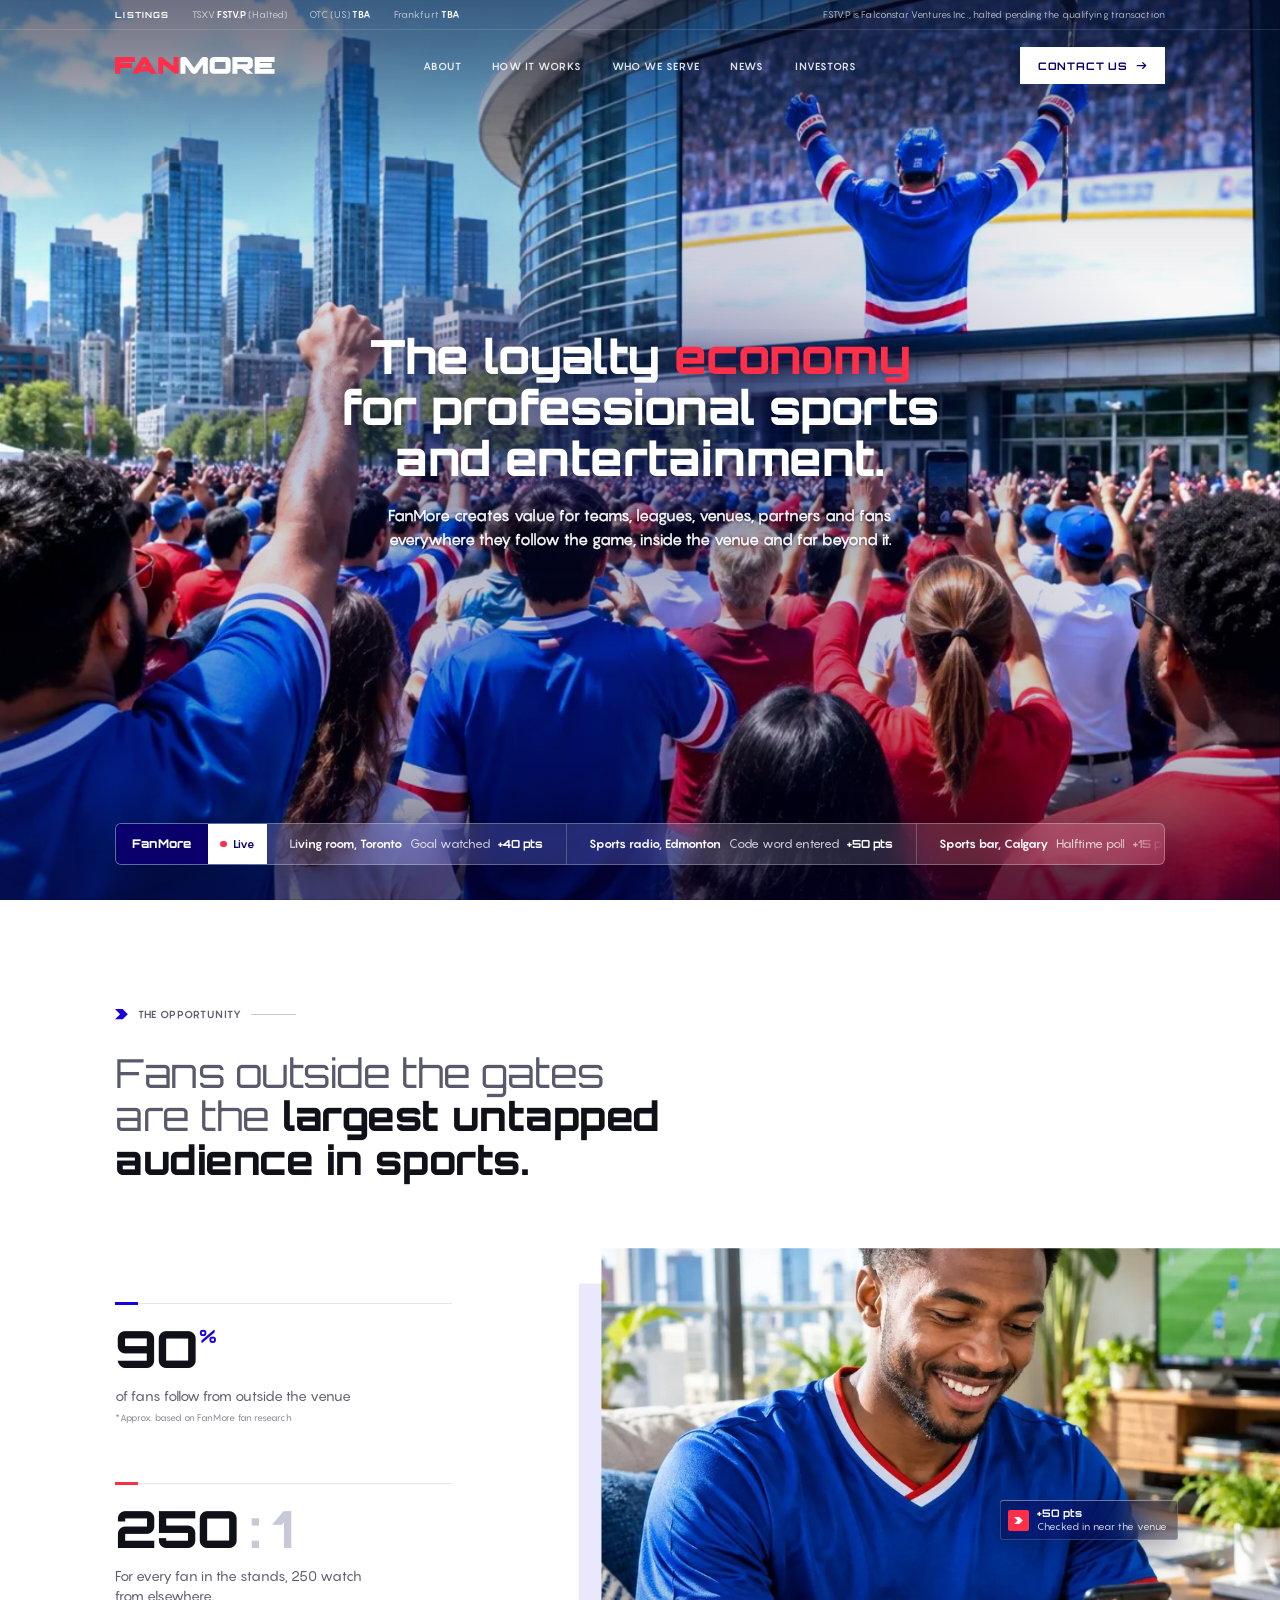
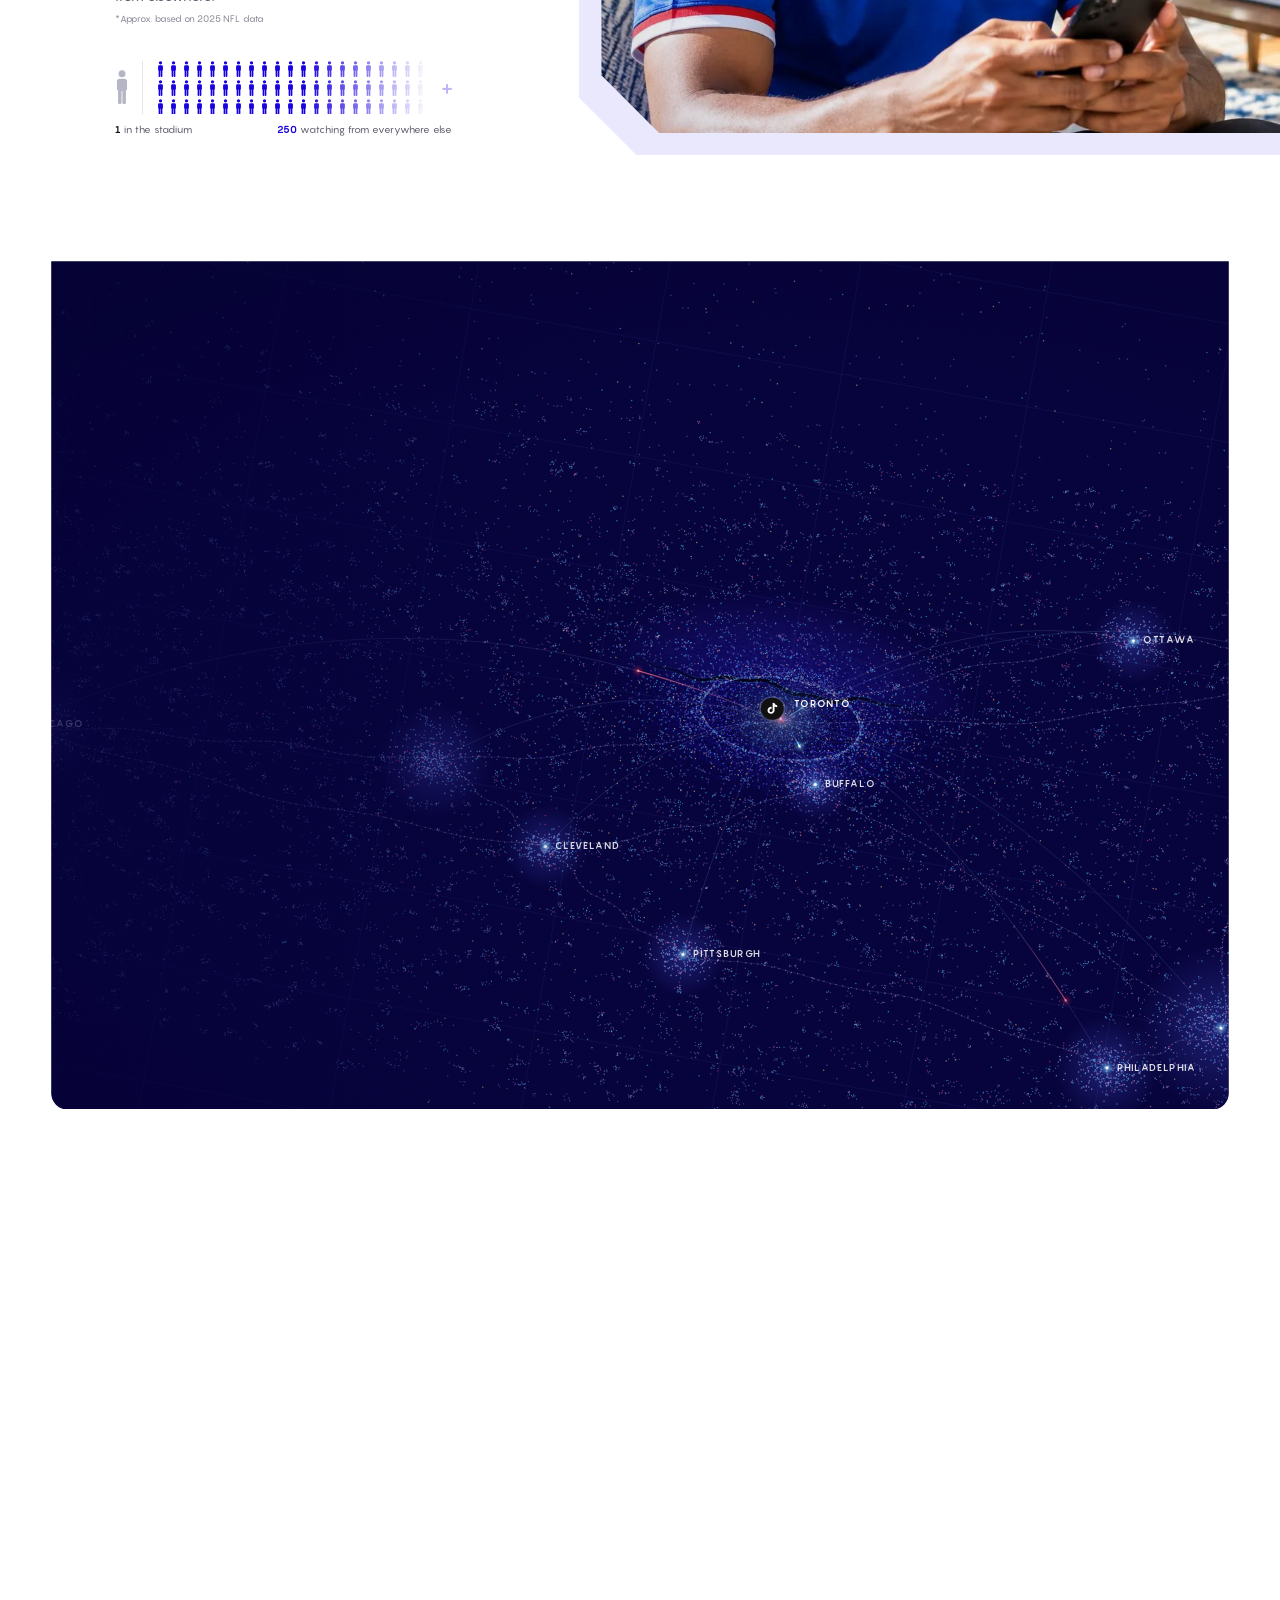
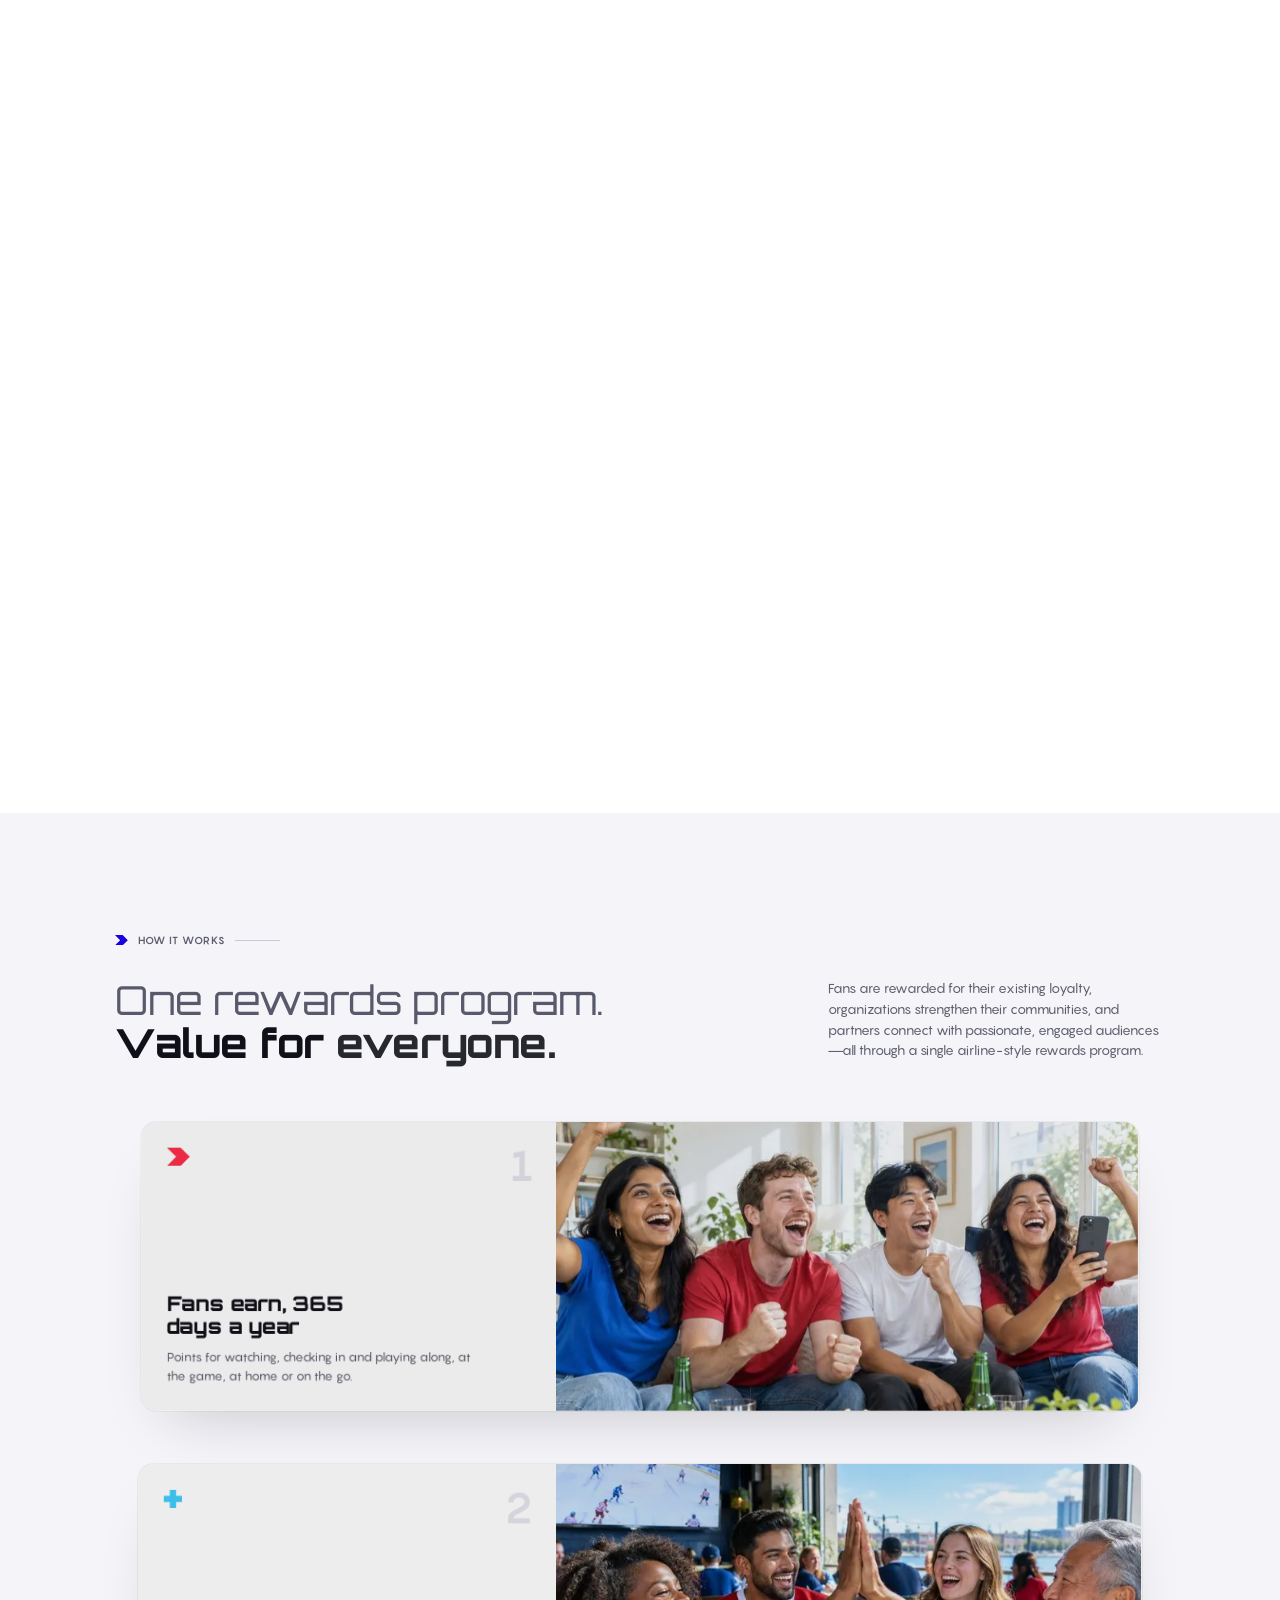
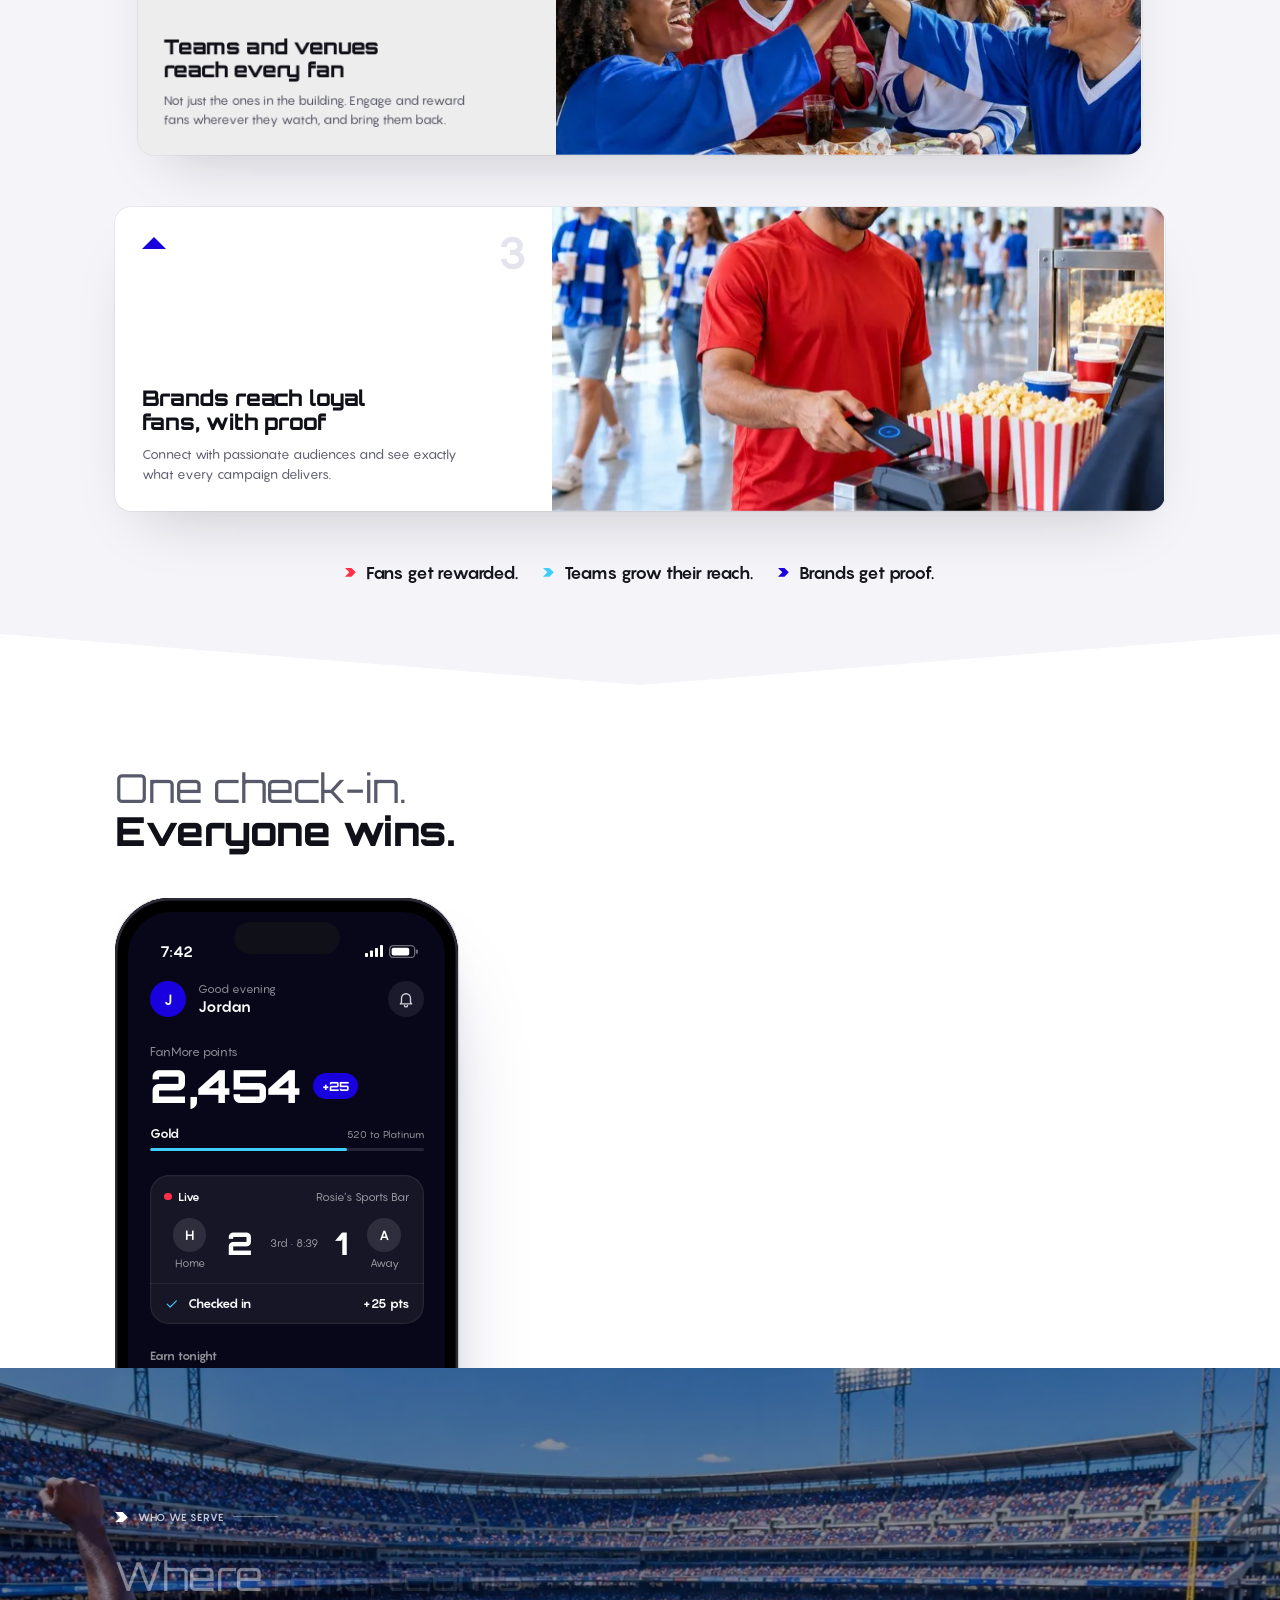
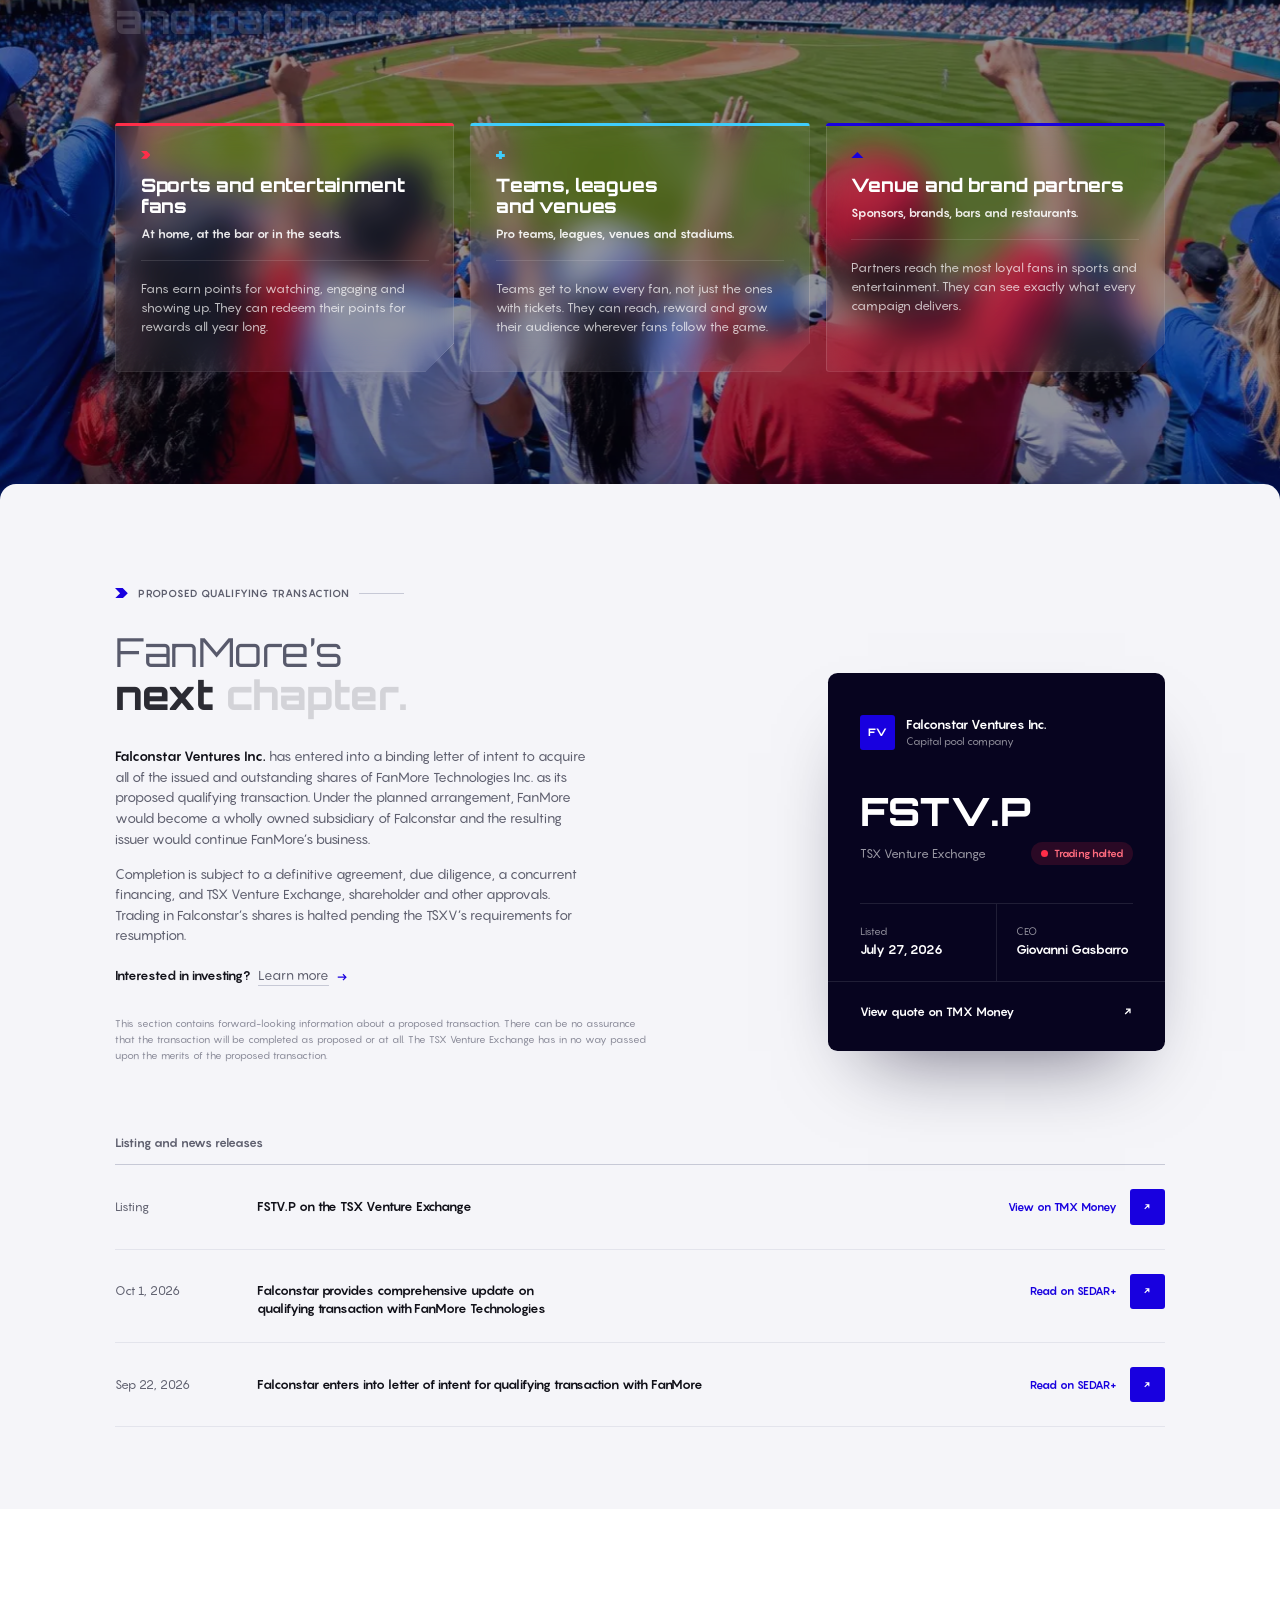
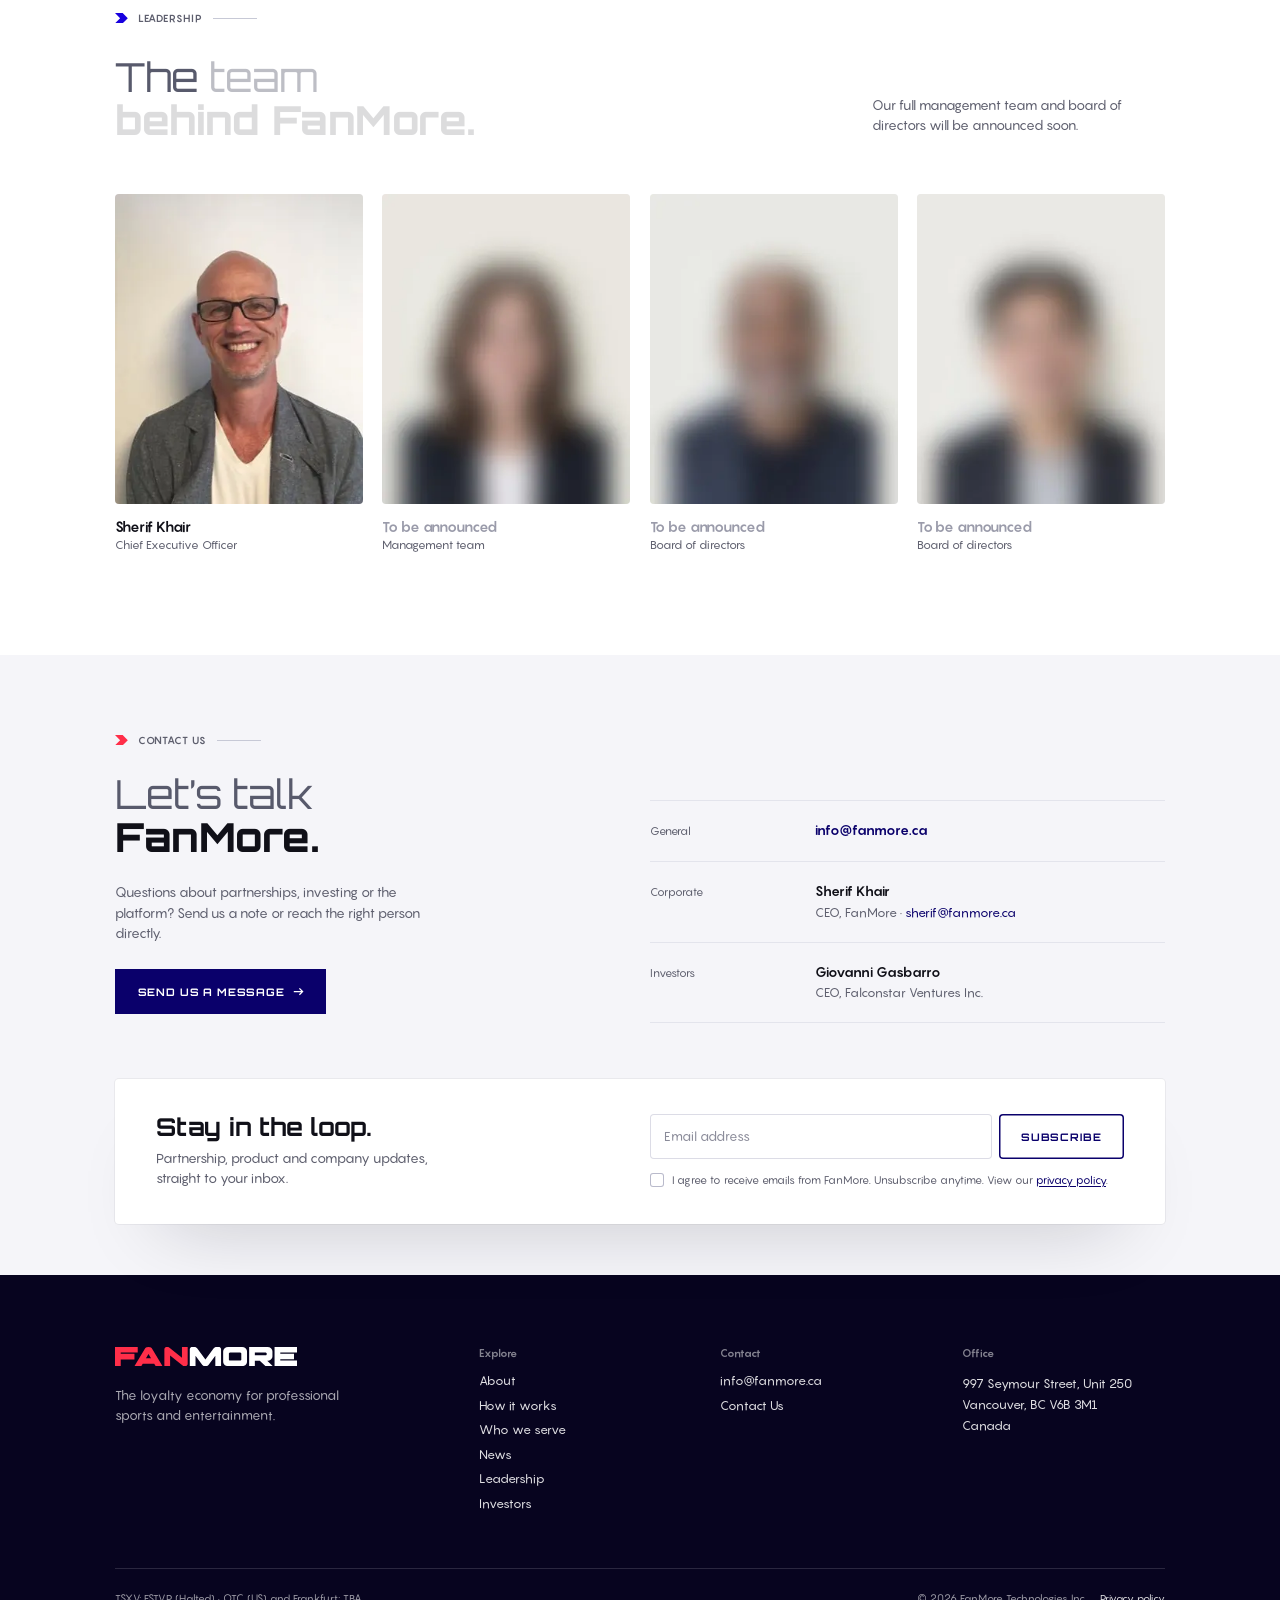
==== commit 8912ea6f: "Review build" ====
--- a/index.html
+++ b/index.html
@@ -11,4 +11,4 @@
     fit();
     addEventListener('resize', fit);
   })();
-</script><title>FanMore | The loyalty economy for professional sports and entertainment</title><meta name="description" content="FanMore creates value for teams, leagues, venues, partners and fans everywhere they follow the game, inside the venue and far beyond it."><link rel="canonical" href="https://fanmore.ca/"><meta property="og:type" content="website"><meta property="og:site_name" content="FanMore"><meta property="og:title" content="FanMore | The loyalty economy for professional sports and entertainment"><meta property="og:description" content="FanMore creates value for teams, leagues, venues, partners and fans everywhere they follow the game, inside the venue and far beyond it."><meta property="og:url" content="https://fanmore.ca/"><meta property="og:image" content="https://fanmore.ca/og-image.jpg"><meta property="og:image:alt" content="FanMore: the loyalty economy for professional sports and entertainment."><meta property="og:locale" content="en_CA"><meta name="twitter:card" content="summary_large_image"><meta name="twitter:title" content="FanMore | The loyalty economy for professional sports and entertainment"><meta name="twitter:description" content="FanMore creates value for teams, leagues, venues, partners and fans everywhere they follow the game, inside the venue and far beyond it."><meta name="twitter:image" content="https://fanmore.ca/og-image.jpg"><script type="application/ld+json">{"@context":"https://schema.org","@type":"Organization","name":"FanMore","legalName":"FanMore Technologies Inc.","url":"https://fanmore.ca/","logo":"https://fanmore.ca/apple-touch-icon.png","email":"info@fanmore.ca","foundingDate":"2024","description":"FanMore creates value for teams, leagues, venues, partners and fans everywhere they follow the game, inside the venue and far beyond it.","address":{"@type":"PostalAddress","streetAddress":"997 Seymour Street, Unit 250","addressLocality":"Vancouver","addressRegion":"BC","postalCode":"V6B 3M1","addressCountry":"CA"}}</script><meta name="theme-color" content="#0A006B"><link rel="icon" href="./favicon.ico" sizes="any"><link rel="icon" href="./favicon.svg" type="image/svg+xml"><link rel="apple-touch-icon" href="./apple-touch-icon.png"><link rel="sitemap" href="./sitemap-index.xml"><!-- The fonts used above the fold, fetched alongside the CSS instead of after it. --><link rel="preload" href="./fonts/orbitron-800.woff2" as="font" type="font/woff2" crossorigin><link rel="preload" href="./fonts/pangram-regular.woff2" as="font" type="font/woff2" crossorigin><link rel="preload" href="./fonts/pangram-bold.woff2" as="font" type="font/woff2" crossorigin><link rel="stylesheet" href="./_astro/_astro_assets.C_GrNzog.css"><link rel="stylesheet" href="./_astro/index.CYJ9MeuC.css"><link rel="stylesheet" href="./_astro/NextChapter.CQB_YSPm.css"><link rel="stylesheet" href="./_astro/ContactSection.Cgo63Gof.css"><script type="module" src="./_astro/page.BsuiZEAU.js"></script></head><body><a class="skip-link" href="#main">Skip to content</a><header class="site-header site-header--fixed" data-astro-cid-vwn3tmth><div class="lst" data-astro-cid-vwn3tmth><span class="lst__label" data-astro-cid-vwn3tmth>Listings</span><span data-astro-cid-vwn3tmth>TSXV <b data-astro-cid-vwn3tmth>FSTV.P</b><span class="lst__note" data-astro-cid-vwn3tmth> (Halted)</span></span><span data-astro-cid-vwn3tmth>OTC (US) <b data-astro-cid-vwn3tmth>TBA</b></span><span data-astro-cid-vwn3tmth>Frankfurt <b data-astro-cid-vwn3tmth>TBA</b></span><span class="lst__foot" data-astro-cid-vwn3tmth>FSTV.P is Falconstar Ventures Inc., halted pending the qualifying transaction</span></div><div class="tn" data-astro-cid-vwn3tmth><a class="tn__logo" href="./index.html" aria-label="FanMore home" data-astro-cid-vwn3tmth><svg role="img" aria-label="FanMore" viewBox="36 -656 6232 656" xmlns="http://www.w3.org/2000/svg"><g transform="scale(1,-1)"><g fill="#FF2E49"><path d="M701 423H232V465H813V656H36V0H232V231H701Z"></path><path transform="translate(674 0)" d="M754 0H988L620 615Q593 642 562 649Q531 656 507 656Q483 656 452 649Q421 642 394 615L26 0H260L311 85H702ZM507 416 593 271H420Z"></path><path transform="translate(1688 0)" d="M637 41Q663 19 680.5 9.5Q698 0 708 0H777Q783 0 792.5 8.5Q802 17 811 28.5Q820 40 826.5 52.5Q833 65 833 73V656H637V291L232 615Q179 656 161 656H92Q86 656 76.5 648.5Q67 641 58 629.5Q49 618 42.5 605.5Q36 593 36 583V0H232V363Z"></path></g><g fill="currentColor"><path transform="translate(2557 0)" d="M676 41Q650 19 633 9.5Q616 0 606 0H535Q525 0 508 9.5Q491 19 465 41L232 360V0H36V583Q36 593 42.5 605.5Q49 618 58 629.5Q67 641 76.5 648.5Q86 656 92 656H216Q234 656 287 615L570 230L854 615Q907 656 925 656H1049Q1055 656 1064.5 648.5Q1074 641 1083 629.5Q1092 618 1098.5 605.5Q1105 593 1105 583V0H909V360Z"></path><path transform="translate(3698 0)" d="M36 495V161Q36 124 50 94.5Q64 65 87 44Q110 23 140.5 11.5Q171 0 204 0H684Q717 0 747.5 11.5Q778 23 801 44Q824 65 838 94.5Q852 124 852 161V495Q852 532 838 561.5Q824 591 801 612Q778 633 747.5 644.5Q717 656 684 656H204Q171 656 140.5 644.5Q110 633 87 612Q64 591 50 561.5Q36 532 36 495ZM265 465H623Q635 463 644.5 455Q654 447 656 439V219Q656 210 645.5 201.5Q635 193 623 191H265Q253 193 242.5 201.5Q232 210 232 219V439Q234 447 243.5 455Q253 463 265 465Z"></path><path transform="translate(4586 0)" d="M598 0H847L655 184Q690 184 722.5 195Q755 206 779.5 227Q804 248 818.5 277.5Q833 307 833 344V495Q833 532 819 561.5Q805 591 782 612Q759 633 728.5 644.5Q698 656 665 656H36V0H231V184H399ZM604 465Q616 463 625.5 455Q635 447 637 439V404Q637 395 626.5 386.5Q616 378 604 376H231V465Z"></path><path transform="translate(5455 0)" d="M701 423H232V465H813V656H36V0H813V191H232V233H701Z"></path></g></g></svg></a><nav aria-label="Main" data-astro-cid-vwn3tmth><ul role="list" data-astro-cid-vwn3tmth><li data-astro-cid-vwn3tmth><a href="./about/index.html" data-astro-cid-vwn3tmth>About</a></li><li data-astro-cid-vwn3tmth><a href="./index.html#how" data-astro-cid-vwn3tmth>How it works</a></li><li data-astro-cid-vwn3tmth><a href="./index.html#serve" data-astro-cid-vwn3tmth>Who we serve</a></li><li data-astro-cid-vwn3tmth><a href="./news/index.html" data-astro-cid-vwn3tmth>News</a></li><li data-astro-cid-vwn3tmth><a href="./investors/index.html" data-astro-cid-vwn3tmth>Investors</a></li></ul></nav><a class="btn btn--white tn__cta" href="./index.html#contact" data-contact data-astro-cid-vwn3tmth>Contact Us<svg class="btn__arrow" viewBox="0 0 14 14" fill="none" stroke="currentColor" stroke-width="1.6" aria-hidden="true"><path d="M1 7h11M8 3l4 4-4 4"></path></svg></a><button class="tn__menu" type="button" aria-label="Open menu" aria-haspopup="dialog" aria-expanded="false" aria-controls="mobile-menu" data-menu-open data-astro-cid-vwn3tmth><i data-astro-cid-vwn3tmth></i></button></div></header><main id="main" tabindex="-1"><section class="hero" id="top" aria-label="Introduction" data-hero="pinned" data-astro-cid-5ivlo7vc><div class="hero__media" data-astro-cid-5ivlo7vc><img src="./_astro/hero-plaza.D-T6SO9A_1RA79L.webp" srcset="./_astro/hero-plaza.D-T6SO9A_1V16nm.webp 768w, ./_astro/hero-plaza.D-T6SO9A_AoHoQ.webp 1152w, ./_astro/hero-plaza.D-T6SO9A_1RA79L.webp 1536w" alt="Fans gathered outside a venue on game day, cheering a goal on a giant screen" sizes="100vw" loading="eager" fetchpriority="high" decoding="async" data-astro-cid-5ivlo7vc="true" width="1536" height="864"></div><div class="hero__pills" aria-hidden="true" data-hero-pills data-astro-cid-5ivlo7vc><span class="pill hero__pill-src" data-pill-src data-astro-cid-5ivlo7vc><i class="pill__icon" data-astro-cid-5ivlo7vc><svg class="shape shape--plus" viewBox="0 0 85 85" fill="currentColor" aria-hidden="true"><path d="M28 0V28H0V57H28V85H57V57H85V28H57V0Z"></path></svg></i><b data-astro-cid-5ivlo7vc>+25 pts</b><span class="pill__note" data-astro-cid-5ivlo7vc>Checked in</span></span><span class="pill hero__pill-src" data-pill-src data-astro-cid-5ivlo7vc><i class="pill__icon" data-astro-cid-5ivlo7vc><svg class="shape shape--plus" viewBox="0 0 85 85" fill="currentColor" aria-hidden="true"><path d="M28 0V28H0V57H28V85H57V57H85V28H57V0Z"></path></svg></i><b data-astro-cid-5ivlo7vc>+15 pts</b><span class="pill__note" data-astro-cid-5ivlo7vc>Bought a drink</span></span><span class="pill hero__pill-src" data-pill-src data-astro-cid-5ivlo7vc><i class="pill__icon" data-astro-cid-5ivlo7vc><svg class="shape shape--plus" viewBox="0 0 85 85" fill="currentColor" aria-hidden="true"><path d="M28 0V28H0V57H28V85H57V57H85V28H57V0Z"></path></svg></i><b data-astro-cid-5ivlo7vc>+10 pts</b><span class="pill__note" data-astro-cid-5ivlo7vc>Halftime poll</span></span><span class="pill hero__pill-src" data-pill-src data-astro-cid-5ivlo7vc><i class="pill__icon" data-astro-cid-5ivlo7vc><svg class="shape shape--plus" viewBox="0 0 85 85" fill="currentColor" aria-hidden="true"><path d="M28 0V28H0V57H28V85H57V57H85V28H57V0Z"></path></svg></i><b data-astro-cid-5ivlo7vc>+50 pts</b><span class="pill__note" data-astro-cid-5ivlo7vc>Bought a jersey</span></span><span class="pill hero__pill-src" data-pill-src data-astro-cid-5ivlo7vc><i class="pill__icon" data-astro-cid-5ivlo7vc><svg class="shape shape--plus" viewBox="0 0 85 85" fill="currentColor" aria-hidden="true"><path d="M28 0V28H0V57H28V85H57V57H85V28H57V0Z"></path></svg></i><b data-astro-cid-5ivlo7vc>+20 pts</b><span class="pill__note" data-astro-cid-5ivlo7vc>Shared a goal</span></span><span class="pill hero__pill-src" data-pill-src data-astro-cid-5ivlo7vc><i class="pill__icon" data-astro-cid-5ivlo7vc><svg class="shape shape--plus" viewBox="0 0 85 85" fill="currentColor" aria-hidden="true"><path d="M28 0V28H0V57H28V85H57V57H85V28H57V0Z"></path></svg></i><b data-astro-cid-5ivlo7vc>+15 pts</b><span class="pill__note" data-astro-cid-5ivlo7vc>Grabbed a snack</span></span><span class="pill hero__pill-src" data-pill-src data-astro-cid-5ivlo7vc><i class="pill__icon" data-astro-cid-5ivlo7vc><svg class="shape shape--plus" viewBox="0 0 85 85" fill="currentColor" aria-hidden="true"><path d="M28 0V28H0V57H28V85H57V57H85V28H57V0Z"></path></svg></i><b data-astro-cid-5ivlo7vc>+40 pts</b><span class="pill__note" data-astro-cid-5ivlo7vc>Referred a friend</span></span><span class="pill hero__pill-src" data-pill-src data-astro-cid-5ivlo7vc><i class="pill__icon" data-astro-cid-5ivlo7vc><svg class="shape shape--plus" viewBox="0 0 85 85" fill="currentColor" aria-hidden="true"><path d="M28 0V28H0V57H28V85H57V57H85V28H57V0Z"></path></svg></i><b data-astro-cid-5ivlo7vc>+25 pts</b><span class="pill__note" data-astro-cid-5ivlo7vc>Scanned a ticket</span></span></div><div class="hero__shade" aria-hidden="true" data-astro-cid-5ivlo7vc></div><div class="hero__dim" aria-hidden="true" data-astro-cid-5ivlo7vc></div><div class="hero__content" data-hero-text data-astro-cid-5ivlo7vc><h1 data-astro-cid-5ivlo7vc><span class="hero__line" data-astro-cid-5ivlo7vc><span data-astro-cid-5ivlo7vc>The loyalty <em data-astro-cid-5ivlo7vc>economy</em></span></span> <span class="hero__line" data-astro-cid-5ivlo7vc><span data-astro-cid-5ivlo7vc>for professional sports</span></span> <span class="hero__line" data-astro-cid-5ivlo7vc><span data-astro-cid-5ivlo7vc>and entertainment.</span></span></h1><p data-astro-cid-5ivlo7vc>FanMore creates value for teams, leagues, venues, partners and fans everywhere they follow the game, inside the venue and far beyond it.</p></div><div class="tk" aria-hidden="true" data-hero-text data-astro-cid-5ivlo7vc><span class="tk__brand" data-astro-cid-5ivlo7vc>FanMore</span><span class="tk__live" data-astro-cid-5ivlo7vc><i data-astro-cid-5ivlo7vc></i>Live</span><div class="tk__track" data-astro-cid-5ivlo7vc><ul class="tk__list" data-astro-cid-5ivlo7vc><li data-astro-cid-5ivlo7vc><span class="tk__where" data-astro-cid-5ivlo7vc>Living room, Toronto</span><span class="tk__what" data-astro-cid-5ivlo7vc>Goal watched</span><span class="tk__pts" data-astro-cid-5ivlo7vc>+4O pts</span></li><li data-astro-cid-5ivlo7vc><span class="tk__where" data-astro-cid-5ivlo7vc>Sports radio, Edmonton</span><span class="tk__what" data-astro-cid-5ivlo7vc>Code word entered</span><span class="tk__pts" data-astro-cid-5ivlo7vc>+5O pts</span></li><li data-astro-cid-5ivlo7vc><span class="tk__where" data-astro-cid-5ivlo7vc>Sports bar, Calgary</span><span class="tk__what" data-astro-cid-5ivlo7vc>Halftime poll</span><span class="tk__pts" data-astro-cid-5ivlo7vc>+15 pts</span></li><li data-astro-cid-5ivlo7vc><span class="tk__where" data-astro-cid-5ivlo7vc>Outside the venue</span><span class="tk__what" data-astro-cid-5ivlo7vc>Checked in</span><span class="tk__pts" data-astro-cid-5ivlo7vc>+25 pts</span></li><li data-astro-cid-5ivlo7vc><span class="tk__where" data-astro-cid-5ivlo7vc>Cottage, Muskoka</span><span class="tk__what" data-astro-cid-5ivlo7vc>Overtime winner</span><span class="tk__pts" data-astro-cid-5ivlo7vc>+6O pts</span></li><li data-astro-cid-5ivlo7vc><span class="tk__where" data-astro-cid-5ivlo7vc>Commute, Vancouver</span><span class="tk__what" data-astro-cid-5ivlo7vc>Trivia streak</span><span class="tk__pts" data-astro-cid-5ivlo7vc>+2O pts</span></li><li data-astro-cid-5ivlo7vc><span class="tk__where" data-astro-cid-5ivlo7vc>Watch party, Montréal</span><span class="tk__what" data-astro-cid-5ivlo7vc>Seat upgrade redeemed</span><span class="tk__pts" data-astro-cid-5ivlo7vc>−5OO pts</span></li></ul><ul class="tk__list" data-astro-cid-5ivlo7vc><li data-astro-cid-5ivlo7vc><span class="tk__where" data-astro-cid-5ivlo7vc>Living room, Toronto</span><span class="tk__what" data-astro-cid-5ivlo7vc>Goal watched</span><span class="tk__pts" data-astro-cid-5ivlo7vc>+4O pts</span></li><li data-astro-cid-5ivlo7vc><span class="tk__where" data-astro-cid-5ivlo7vc>Sports radio, Edmonton</span><span class="tk__what" data-astro-cid-5ivlo7vc>Code word entered</span><span class="tk__pts" data-astro-cid-5ivlo7vc>+5O pts</span></li><li data-astro-cid-5ivlo7vc><span class="tk__where" data-astro-cid-5ivlo7vc>Sports bar, Calgary</span><span class="tk__what" data-astro-cid-5ivlo7vc>Halftime poll</span><span class="tk__pts" data-astro-cid-5ivlo7vc>+15 pts</span></li><li data-astro-cid-5ivlo7vc><span class="tk__where" data-astro-cid-5ivlo7vc>Outside the venue</span><span class="tk__what" data-astro-cid-5ivlo7vc>Checked in</span><span class="tk__pts" data-astro-cid-5ivlo7vc>+25 pts</span></li><li data-astro-cid-5ivlo7vc><span class="tk__where" data-astro-cid-5ivlo7vc>Cottage, Muskoka</span><span class="tk__what" data-astro-cid-5ivlo7vc>Overtime winner</span><span class="tk__pts" data-astro-cid-5ivlo7vc>+6O pts</span></li><li data-astro-cid-5ivlo7vc><span class="tk__where" data-astro-cid-5ivlo7vc>Commute, Vancouver</span><span class="tk__what" data-astro-cid-5ivlo7vc>Trivia streak</span><span class="tk__pts" data-astro-cid-5ivlo7vc>+2O pts</span></li><li data-astro-cid-5ivlo7vc><span class="tk__where" data-astro-cid-5ivlo7vc>Watch party, Montréal</span><span class="tk__what" data-astro-cid-5ivlo7vc>Seat upgrade redeemed</span><span class="tk__pts" data-astro-cid-5ivlo7vc>−5OO pts</span></li></ul></div></div></section><script type="module" src="./_astro/Hero.astro_astro_type_script_index_0_lang.BkLAp6dj.js"></script><section class="op" id="about" aria-labelledby="op-title" data-astro-cid-tkrxar6q><p class="tag" data-reveal><svg class="shape shape--chevron tag__mark" viewBox="0 0 384 308" fill="currentColor" aria-hidden="true"><path d="M0 0L154 154L0 308L230 308L384 154L230 0Z"></path></svg>The Opportunity<span class="tag__line" aria-hidden="true"></span></p><h2 id="op-title" data-lit class="h2"><span class="h2__light"><span class="word" style="--i:0">Fans</span> <span class="word" style="--i:1">outside</span> <span class="word" style="--i:2">the</span> <span class="word" style="--i:3">gates</span> <span class="word" style="--i:4">are</span> <span class="word" style="--i:5">the</span></span> <span class="word" style="--i:6">largest</span> <span class="word" style="--i:7">untapped</span> <span class="word" style="--i:8">audience</span> <span class="word" style="--i:9">in</span> <span class="word" style="--i:10">sports.</span></h2><div class="op__row" data-astro-cid-tkrxar6q><div class="op__stats" data-astro-cid-tkrxar6q><dl data-astro-cid-tkrxar6q><div class="st" data-reveal data-astro-cid-tkrxar6q><dt class="st__n" data-astro-cid-tkrxar6q><span class="sr-only" data-astro-cid-tkrxar6q>About 90 percent</span><span aria-hidden="true" class="st__v" data-count="90" data-orbitron data-astro-cid-tkrxar6q>9O</span><sup aria-hidden="true" data-astro-cid-tkrxar6q>%</sup></dt><dd data-astro-cid-tkrxar6q><p data-astro-cid-tkrxar6q>of fans follow from outside the venue</p><p class="st__fn" data-astro-cid-tkrxar6q>*Approx. based on FanMore fan research</p></dd></div><div class="st" data-reveal data-astro-cid-tkrxar6q><dt class="st__n" data-astro-cid-tkrxar6q><span class="sr-only" data-astro-cid-tkrxar6q>About 250 to 1</span><span aria-hidden="true" class="st__v" data-count="250" data-orbitron data-astro-cid-tkrxar6q>25O</span><span aria-hidden="true" class="st__r" data-astro-cid-tkrxar6q><b data-astro-cid-tkrxar6q>:</b>1</span></dt><dd data-astro-cid-tkrxar6q><p data-astro-cid-tkrxar6q>For every fan in the stands, 250 watch from elsewhere.</p><p class="st__fn" data-astro-cid-tkrxar6q>*Approx. based on 2025 NFL data</p></dd></div></dl><div class="ppl" aria-hidden="true" data-reveal data-astro-cid-tkrxar6q><div class="ppl__row" data-astro-cid-tkrxar6q><div class="ppl__one" data-astro-cid-tkrxar6q><i data-astro-cid-tkrxar6q></i></div><span class="ppl__div" data-astro-cid-tkrxar6q></span><div class="ppl__many" data-astro-cid-tkrxar6q><div class="ppl__grid" data-astro-cid-tkrxar6q><i style="--i:0" data-astro-cid-tkrxar6q></i><i style="--i:1" data-astro-cid-tkrxar6q></i><i style="--i:2" data-astro-cid-tkrxar6q></i><i style="--i:3" data-astro-cid-tkrxar6q></i><i style="--i:4" data-astro-cid-tkrxar6q></i><i style="--i:5" data-astro-cid-tkrxar6q></i><i style="--i:6" data-astro-cid-tkrxar6q></i><i style="--i:7" data-astro-cid-tkrxar6q></i><i style="--i:8" data-astro-cid-tkrxar6q></i><i style="--i:9" data-astro-cid-tkrxar6q></i><i style="--i:10" data-astro-cid-tkrxar6q></i><i style="--i:11" data-astro-cid-tkrxar6q></i><i style="--i:12" data-astro-cid-tkrxar6q></i><i style="--i:13" data-astro-cid-tkrxar6q></i><i style="--i:14" data-astro-cid-tkrxar6q></i><i style="--i:15" data-astro-cid-tkrxar6q></i><i style="--i:16" data-astro-cid-tkrxar6q></i><i style="--i:17" data-astro-cid-tkrxar6q></i><i style="--i:18" data-astro-cid-tkrxar6q></i><i style="--i:19" data-astro-cid-tkrxar6q></i><i style="--i:20" data-astro-cid-tkrxar6q></i><i style="--i:21" data-astro-cid-tkrxar6q></i><i style="--i:22" data-astro-cid-tkrxar6q></i><i style="--i:23" data-astro-cid-tkrxar6q></i><i style="--i:24" data-astro-cid-tkrxar6q></i><i style="--i:25" data-astro-cid-tkrxar6q></i><i style="--i:26" data-astro-cid-tkrxar6q></i><i style="--i:27" data-astro-cid-tkrxar6q></i><i style="--i:28" data-astro-cid-tkrxar6q></i><i style="--i:29" data-astro-cid-tkrxar6q></i><i style="--i:30" data-astro-cid-tkrxar6q></i><i style="--i:31" data-astro-cid-tkrxar6q></i><i style="--i:32" data-astro-cid-tkrxar6q></i><i style="--i:33" data-astro-cid-tkrxar6q></i><i style="--i:34" data-astro-cid-tkrxar6q></i><i style="--i:35" data-astro-cid-tkrxar6q></i><i style="--i:36" data-astro-cid-tkrxar6q></i><i style="--i:37" data-astro-cid-tkrxar6q></i><i style="--i:38" data-astro-cid-tkrxar6q></i><i style="--i:39" data-astro-cid-tkrxar6q></i><i style="--i:40" data-astro-cid-tkrxar6q></i><i style="--i:41" data-astro-cid-tkrxar6q></i><i style="--i:42" data-astro-cid-tkrxar6q></i><i style="--i:43" data-astro-cid-tkrxar6q></i><i style="--i:44" data-astro-cid-tkrxar6q></i><i style="--i:45" data-astro-cid-tkrxar6q></i><i style="--i:46" data-astro-cid-tkrxar6q></i><i style="--i:47" data-astro-cid-tkrxar6q></i><i style="--i:48" data-astro-cid-tkrxar6q></i><i style="--i:49" data-astro-cid-tkrxar6q></i><i style="--i:50" data-astro-cid-tkrxar6q></i><i style="--i:51" data-astro-cid-tkrxar6q></i><i style="--i:52" data-astro-cid-tkrxar6q></i><i style="--i:53" data-astro-cid-tkrxar6q></i><i style="--i:54" data-astro-cid-tkrxar6q></i><i style="--i:55" data-astro-cid-tkrxar6q></i><i style="--i:56" data-astro-cid-tkrxar6q></i><i style="--i:57" data-astro-cid-tkrxar6q></i><i style="--i:58" data-astro-cid-tkrxar6q></i><i style="--i:59" data-astro-cid-tkrxar6q></i><i style="--i:60" data-astro-cid-tkrxar6q></i><i style="--i:61" data-astro-cid-tkrxar6q></i><i style="--i:62" data-astro-cid-tkrxar6q></i><i style="--i:63" data-astro-cid-tkrxar6q></i><i style="--i:64" data-astro-cid-tkrxar6q></i><i style="--i:65" data-astro-cid-tkrxar6q></i><i style="--i:66" data-astro-cid-tkrxar6q></i><i style="--i:67" data-astro-cid-tkrxar6q></i><i style="--i:68" data-astro-cid-tkrxar6q></i><i style="--i:69" data-astro-cid-tkrxar6q></i><i style="--i:70" data-astro-cid-tkrxar6q></i><i style="--i:71" data-astro-cid-tkrxar6q></i><i style="--i:72" data-astro-cid-tkrxar6q></i><i style="--i:73" data-astro-cid-tkrxar6q></i><i style="--i:74" data-astro-cid-tkrxar6q></i><i style="--i:75" data-astro-cid-tkrxar6q></i><i style="--i:76" data-astro-cid-tkrxar6q></i><i style="--i:77" data-astro-cid-tkrxar6q></i><i style="--i:78" data-astro-cid-tkrxar6q></i><i style="--i:79" data-astro-cid-tkrxar6q></i><i style="--i:80" data-astro-cid-tkrxar6q></i><i style="--i:81" data-astro-cid-tkrxar6q></i><i style="--i:82" data-astro-cid-tkrxar6q></i><i style="--i:83" data-astro-cid-tkrxar6q></i><i style="--i:84" data-astro-cid-tkrxar6q></i><i style="--i:85" data-astro-cid-tkrxar6q></i><i style="--i:86" data-astro-cid-tkrxar6q></i><i style="--i:87" data-astro-cid-tkrxar6q></i><i style="--i:88" data-astro-cid-tkrxar6q></i><i style="--i:89" data-astro-cid-tkrxar6q></i></div><span class="ppl__plus" data-astro-cid-tkrxar6q>+</span></div></div><div class="ppl__cap" data-astro-cid-tkrxar6q><span data-astro-cid-tkrxar6q><b data-astro-cid-tkrxar6q>1</b> in the stadium</span><span data-astro-cid-tkrxar6q><b data-astro-cid-tkrxar6q>250</b> watching from everywhere else</span></div></div></div><div class="op__photo" data-reveal data-astro-cid-tkrxar6q><span class="op__block" aria-hidden="true" data-astro-cid-tkrxar6q></span><div class="op__reveal" data-astro-cid-tkrxar6q><div class="op__frame" data-astro-cid-tkrxar6q><img src="./_astro/opportunity-fans.CNy7kkjH_Z7gqnf.webp" srcset="./_astro/opportunity-fans.CNy7kkjH_ZzKSHB.webp 640w, ./_astro/opportunity-fans.CNy7kkjH_ZDED36.webp 960w, ./_astro/opportunity-fans.CNy7kkjH_Z7gqnf.webp 1024w" alt="A fan outside the venue earning FanMore points on her phone" sizes="(max-width: 900px) 100vw, 60vw" loading="lazy" decoding="async" data-astro-cid-tkrxar6q="true" width="1024" height="1280"></div></div><div class="chip" aria-hidden="true" data-astro-cid-tkrxar6q><span class="chip__mark" data-astro-cid-tkrxar6q><svg class="shape shape--chevron" viewBox="0 0 384 308" fill="currentColor" aria-hidden="true"><path d="M0 0L154 154L0 308L230 308L384 154L230 0Z"></path></svg></span><span class="chip__text" data-chip-text data-astro-cid-tkrxar6q><span data-astro-cid-tkrxar6q><b data-astro-cid-tkrxar6q>+5O pts</b><small data-astro-cid-tkrxar6q>Checked in near the venue</small></span></span></div><template data-chip-moments data-astro-cid-tkrxar6q><span data-astro-cid-tkrxar6q><b data-astro-cid-tkrxar6q>+5O pts</b><small data-astro-cid-tkrxar6q>Checked in near the venue</small></span><span data-astro-cid-tkrxar6q><b data-astro-cid-tkrxar6q>+15 pts</b><small data-astro-cid-tkrxar6q>Halftime poll answered</small></span><span data-astro-cid-tkrxar6q><b data-astro-cid-tkrxar6q>+4O pts</b><small data-astro-cid-tkrxar6q>Goal watched with friends</small></span></template></div></div></section><script type="module" src="./_astro/Opportunity.astro_astro_type_script_index_0_lang.DOhoxwZ7.js"></script><section class="rx" aria-labelledby="rx-t1" data-reach data-target="2846000" data-logo="./_astro/scoreboard-wordmark.BsAdZ44L.png" data-astro-cid-dnvdjqij><div class="rx__stage" data-astro-cid-dnvdjqij><canvas class="rx__city" role="img" aria-label="An illustrated ballpark at night with the surrounding city lit up, showing fans earning points far beyond the venue" data-astro-cid-dnvdjqij></canvas><div class="rx__grain" aria-hidden="true" data-astro-cid-dnvdjqij></div><canvas class="rx__lights" aria-hidden="true" data-astro-cid-dnvdjqij></canvas><div class="rx__vignette" aria-hidden="true" data-astro-cid-dnvdjqij></div><div class="rx__pills" aria-hidden="true" data-astro-cid-dnvdjqij></div><div class="rx__text" data-astro-cid-dnvdjqij><p class="rx__tag" data-astro-cid-dnvdjqij><svg class="shape shape--chevron rx__mark" viewBox="0 0 384 308" fill="currentColor" aria-hidden="true"><path d="M0 0L154 154L0 308L230 308L384 154L230 0Z"></path></svg>The Reach<span class="rx__bar" aria-hidden="true" data-astro-cid-dnvdjqij></span></p><div class="rx__chapters" data-astro-cid-dnvdjqij><div class="rx__chapter is-on" data-astro-cid-dnvdjqij><h2 class="rx__h" id="rx-t1" data-astro-cid-dnvdjqij><span class="rx__light" data-astro-cid-dnvdjqij>For years, rewards</span> lived within the gates.</h2><p data-astro-cid-dnvdjqij>Teams only knew the fans in the building, fans were rewarded at the venue if at all, and partners paid for reach they couldn’t prove.</p></div><div class="rx__chapter" data-astro-cid-dnvdjqij><h2 class="rx__h" id="rx-t2" data-astro-cid-dnvdjqij><span class="rx__light" data-astro-cid-dnvdjqij>With FanMore,</span> reach goes far beyond the venue.</h2><p data-astro-cid-dnvdjqij>Fans earn and redeem points wherever they follow the game, at home, at the bar, on the commute, even in the offseason.</p></div><div class="rx__chapter" data-astro-cid-dnvdjqij><h2 class="rx__h" id="rx-t3" data-astro-cid-dnvdjqij><span class="rx__light" data-astro-cid-dnvdjqij>Now every fan is</span> counted, valued and rewarded.</h2><p data-astro-cid-dnvdjqij>Teams finally know who their fans really are, and partners see what every campaign delivers.</p></div></div><div class="rx__count" aria-hidden="true" data-astro-cid-dnvdjqij><i class="rx__dot" data-astro-cid-dnvdjqij></i><span class="rx__num" data-astro-cid-dnvdjqij>0</span><span class="rx__label" data-astro-cid-dnvdjqij>points earned today</span></div><div class="rx__rail" aria-hidden="true" data-astro-cid-dnvdjqij><i data-astro-cid-dnvdjqij></i><i data-astro-cid-dnvdjqij></i><i data-astro-cid-dnvdjqij></i></div></div></div><script type="application/json" data-reach-pills>[[["+25","Checked in at the game",0],["+15","Bought a drink",1],["+40","Home run celebrated",0],["+10","Seventh-inning poll",2],["+20","Merch pickup",1]],[["+40","Home run watched at home","tv"],["+30","Story shared","ig"],["+20","Sports bar check-in",1],["+50","Radio code word","radio"],["+20","Highlight reposted","tt"],["+15","Watch party joined",0]],[["+40","Game watched at the cottage","tv"],["+18%","Sponsor reach",1,true],["Redeemed","Jersey reward",2,true],["+1","New fan profile",0,true],["+25","Offseason trivia",0],["+24%","Engagement this game",0,true]]]</script></section><script type="module" src="./_astro/Reach.astro_astro_type_script_index_0_lang.CxZLBcMb.js"></script><section class="hw" id="how" aria-labelledby="hw-title" data-astro-cid-3daj63ts><p class="tag" data-reveal><svg class="shape shape--chevron tag__mark" viewBox="0 0 384 308" fill="currentColor" aria-hidden="true"><path d="M0 0L154 154L0 308L230 308L384 154L230 0Z"></path></svg>How It Works<span class="tag__line" aria-hidden="true"></span></p><div class="hw__head" data-astro-cid-3daj63ts><h2 id="hw-title" data-lit class="h2"><span class="h2__light"><span class="word" style="--i:0">One</span> <span class="word" style="--i:1">rewards</span> <span class="word" style="--i:2">program.</span></span> <span class="word" style="--i:3">Value</span> <span class="word" style="--i:4">for</span> <span class="word" style="--i:5">everyone.</span></h2><p class="hw__lede rise" data-reveal data-astro-cid-3daj63ts>Fans are rewarded for their existing loyalty, organizations strengthen their communities, and partners connect with passionate, engaged audiences—all through a single airline-style rewards program.</p></div><ol class="stk" role="list" data-stack data-astro-cid-3daj63ts><li class="sk" style="--k:0;--c:var(--red)" data-astro-cid-3daj63ts><article class="sk__card" data-astro-cid-3daj63ts><div class="sk__text" data-astro-cid-3daj63ts><div class="sk__top" data-astro-cid-3daj63ts><i class="sk__icon" data-astro-cid-3daj63ts><svg class="shape shape--chevron" viewBox="0 0 384 308" fill="currentColor" aria-hidden="true"><path d="M0 0L154 154L0 308L230 308L384 154L230 0Z"></path></svg></i><span class="sk__n" aria-hidden="true" data-astro-cid-3daj63ts>1</span></div><div class="sk__body" data-astro-cid-3daj63ts><h3 data-astro-cid-3daj63ts>Fans earn, 365 days a year</h3><p data-astro-cid-3daj63ts>Points for watching, checking in and playing along, at the game, at home or on the go.</p></div></div><div class="sk__photo" data-pill="[&quot;+40&quot;,&quot;Goal watched&quot;,77,66]" data-astro-cid-3daj63ts><img src="./_astro/how-home.CMWvzcfQ_ZtmPCP.webp" srcset="./_astro/how-home.CMWvzcfQ_m6lUN.webp 480w, ./_astro/how-home.CMWvzcfQ_Z2f1rnR.webp 720w, ./_astro/how-home.CMWvzcfQ_ZtmPCP.webp 960w" alt="Friends cheering a game together at home" sizes="(max-width: 900px) 100vw, 55vw" loading="lazy" decoding="async" style="object-position:50% 30%" data-astro-cid-3daj63ts="true" width="960" height="720"></div></article></li><li class="sk" style="--k:1;--c:var(--just-blue)" data-astro-cid-3daj63ts><article class="sk__card" data-astro-cid-3daj63ts><div class="sk__text" data-astro-cid-3daj63ts><div class="sk__top" data-astro-cid-3daj63ts><i class="sk__icon" data-astro-cid-3daj63ts><svg class="shape shape--plus" viewBox="0 0 85 85" fill="currentColor" aria-hidden="true"><path d="M28 0V28H0V57H28V85H57V57H85V28H57V0Z"></path></svg></i><span class="sk__n" aria-hidden="true" data-astro-cid-3daj63ts>2</span></div><div class="sk__body" data-astro-cid-3daj63ts><h3 data-astro-cid-3daj63ts>Teams and venues reach every fan</h3><p data-astro-cid-3daj63ts>Not just the ones in the building. Engage and reward fans wherever they watch, and bring them back.</p></div></div><div class="sk__photo" data-pill="[&quot;+15&quot;,&quot;Halftime poll&quot;,52,63]" data-astro-cid-3daj63ts><img src="./_astro/how-bar.BfI6iaeG_ZxAQUo.webp" srcset="./_astro/how-bar.BfI6iaeG_ZLTBif.webp 480w, ./_astro/how-bar.BfI6iaeG_Zj2ReH.webp 720w, ./_astro/how-bar.BfI6iaeG_ZxAQUo.webp 960w" alt="Fans watching the game at a packed sports bar" sizes="(max-width: 900px) 100vw, 55vw" loading="lazy" decoding="async" style="object-position:50% 40%" data-astro-cid-3daj63ts="true" width="960" height="720"></div></article></li><li class="sk" style="--k:2;--c:var(--blue)" data-astro-cid-3daj63ts><article class="sk__card" data-astro-cid-3daj63ts><div class="sk__text" data-astro-cid-3daj63ts><div class="sk__top" data-astro-cid-3daj63ts><i class="sk__icon" data-astro-cid-3daj63ts><svg class="shape shape--triangle" viewBox="0 0 164 82" fill="currentColor" aria-hidden="true"><path d="M82 0L0 82H164Z"></path></svg></i><span class="sk__n" aria-hidden="true" data-astro-cid-3daj63ts>3</span></div><div class="sk__body" data-astro-cid-3daj63ts><h3 data-astro-cid-3daj63ts>Brands reach loyal fans, with proof</h3><p data-astro-cid-3daj63ts>Connect with passionate audiences and see exactly what every campaign delivers.</p></div></div><div class="sk__photo" data-pill="[&quot;+15&quot;,&quot;Bought a drink&quot;,40,56]" data-astro-cid-3daj63ts><img src="./_astro/how-redeem.CJJ1fCAB_63kV9.webp" srcset="./_astro/how-redeem.CJJ1fCAB_Z2cGFgv.webp 480w, ./_astro/how-redeem.CJJ1fCAB_ZGBii4.webp 720w, ./_astro/how-redeem.CJJ1fCAB_63kV9.webp 960w" alt="A fan tapping her phone to redeem a reward at the venue" sizes="(max-width: 900px) 100vw, 55vw" loading="lazy" decoding="async" style="object-position:60% 82%" data-astro-cid-3daj63ts="true" width="960" height="720"></div></article></li></ol><p class="hw__close" data-reveal data-close data-astro-cid-3daj63ts><span class="is-on" data-astro-cid-3daj63ts><i style="--c:var(--red)" data-astro-cid-3daj63ts><svg class="shape shape--chevron" viewBox="0 0 384 308" fill="currentColor" aria-hidden="true"><path d="M0 0L154 154L0 308L230 308L384 154L230 0Z"></path></svg></i>Fans get rewarded.</span> <span data-astro-cid-3daj63ts><i style="--c:var(--just-blue)" data-astro-cid-3daj63ts><svg class="shape shape--chevron" viewBox="0 0 384 308" fill="currentColor" aria-hidden="true"><path d="M0 0L154 154L0 308L230 308L384 154L230 0Z"></path></svg></i>Teams grow their reach.</span> <span data-astro-cid-3daj63ts><i style="--c:var(--blue)" data-astro-cid-3daj63ts><svg class="shape shape--chevron" viewBox="0 0 384 308" fill="currentColor" aria-hidden="true"><path d="M0 0L154 154L0 308L230 308L384 154L230 0Z"></path></svg></i>Brands get proof.</span> </p></section><script type="module" src="./_astro/HowItWorks.astro_astro_type_script_index_0_lang.B5t2CXp-.js"></script><section class="ci" id="checkin" aria-labelledby="ci-title" data-checkin data-astro-cid-hzvj5npe><div class="ci__grid" data-astro-cid-hzvj5npe><h2 id="ci-title" data-lit class="h2 ci__h"><span class="h2__light"><span class="word" style="--i:0">One</span> <span class="word" style="--i:1">check-in.</span></span> <span class="word" style="--i:2">Everyone</span> <span class="word" style="--i:3">wins.</span></h2><div class="ci__phone" aria-hidden="true" data-astro-cid-hzvj5npe><div class="ph" data-astro-cid-asge6fqx><span class="ph__island" data-astro-cid-asge6fqx></span><div class="ph__screen" data-astro-cid-asge6fqx><div class="ph__status" data-astro-cid-asge6fqx><b data-astro-cid-asge6fqx>7:42</b><span data-astro-cid-asge6fqx><svg viewBox="0 0 18 12" data-astro-cid-asge6fqx><rect x="0" y="8" width="3" height="4" rx=".8" data-astro-cid-asge6fqx></rect><rect x="5" y="5.5" width="3" height="6.5" rx=".8" data-astro-cid-asge6fqx></rect><rect x="10" y="3" width="3" height="9" rx=".8" data-astro-cid-asge6fqx></rect><rect x="15" y="0" width="3" height="12" rx=".8" data-astro-cid-asge6fqx></rect></svg><svg class="ph__battery" viewBox="0 0 27 12" data-astro-cid-asge6fqx><rect x=".6" y=".6" width="22.8" height="10.8" rx="3.2" fill="none" stroke="currentColor" stroke-opacity=".4" stroke-width="1.2" data-astro-cid-asge6fqx></rect><rect x="2.4" y="2.4" width="16" height="7.2" rx="1.8" data-astro-cid-asge6fqx></rect><rect x="24.6" y="4" width="1.6" height="4" rx=".8" fill-opacity=".45" data-astro-cid-asge6fqx></rect></svg></span></div><div class="app is-on" data-app data-astro-cid-asge6fqx><div class="app__head" data-astro-cid-asge6fqx><span class="app__avatar" data-astro-cid-asge6fqx>J</span><span class="app__hi" data-astro-cid-asge6fqx><small data-astro-cid-asge6fqx>Good evening</small><b data-astro-cid-asge6fqx>Jordan</b></span><i class="app__bell" data-astro-cid-asge6fqx><svg viewBox="0 0 24 24" fill="none" stroke="currentColor" stroke-width="1.8" stroke-linecap="round" stroke-linejoin="round" data-astro-cid-asge6fqx><path d="M6 16.5V11a6 6 0 0 1 12 0v5.5l1.5 2h-15z" data-astro-cid-asge6fqx></path><path d="M10 20.5a2 2 0 0 0 4 0" data-astro-cid-asge6fqx></path></svg></i></div><div class="app__points" data-astro-cid-asge6fqx><p class="app__label" data-astro-cid-asge6fqx>FanMore points</p><div class="app__row" data-astro-cid-asge6fqx><p class="app__big" data-from="2455" data-to="2480" data-astro-cid-asge6fqx>2,48O</p><span class="app__delta" data-astro-cid-asge6fqx>+25</span></div><div class="app__tier" data-astro-cid-asge6fqx><b data-astro-cid-asge6fqx>Gold</b><small data-astro-cid-asge6fqx>520 to Platinum</small></div><i class="app__bar" data-astro-cid-asge6fqx><s data-astro-cid-asge6fqx></s></i></div><div class="app__live" data-astro-cid-asge6fqx><div class="app__live-head" data-astro-cid-asge6fqx><span class="app__on-air" data-astro-cid-asge6fqx><i data-astro-cid-asge6fqx></i>Live</span><span data-astro-cid-asge6fqx>Rosie’s Sports Bar</span></div><div class="app__score" data-astro-cid-asge6fqx><span class="app__team" data-astro-cid-asge6fqx><i data-astro-cid-asge6fqx>H</i><small data-astro-cid-asge6fqx>Home</small></span><span class="app__result" data-astro-cid-asge6fqx><b data-astro-cid-asge6fqx>2</b><small data-astro-cid-asge6fqx>3rd · 8:39</small><b data-astro-cid-asge6fqx>1</b></span><span class="app__team" data-astro-cid-asge6fqx><i data-astro-cid-asge6fqx>A</i><small data-astro-cid-asge6fqx>Away</small></span></div><div class="app__checked" data-checked data-astro-cid-asge6fqx><svg viewBox="0 0 24 24" fill="none" stroke="currentColor" stroke-width="1.8" stroke-linecap="round" stroke-linejoin="round" data-astro-cid-asge6fqx><path d="M5 12.5l4.5 4.5L19 7.5" data-astro-cid-asge6fqx></path></svg><span data-astro-cid-asge6fqx>Checked in</span><em data-astro-cid-asge6fqx>+25 pts</em></div></div><p class="app__section" data-astro-cid-asge6fqx>Earn tonight</p><ul class="app__list" data-astro-cid-asge6fqx><li data-astro-cid-asge6fqx><span data-astro-cid-asge6fqx><b data-astro-cid-asge6fqx>Halftime poll</b><small data-astro-cid-asge6fqx>Opens in 6 min</small></span><em data-astro-cid-asge6fqx>+15</em></li></ul><nav class="app__tabs" data-astro-cid-asge6fqx><i class="is-on" data-astro-cid-asge6fqx><svg viewBox="0 0 24 24" fill="none" stroke="currentColor" stroke-width="1.8" stroke-linecap="round" stroke-linejoin="round" data-astro-cid-asge6fqx><path d="M4 11l8-6.5 8 6.5v8.5h-5.5v-5h-5v5H4z" data-astro-cid-asge6fqx></path></svg></i><i data-astro-cid-asge6fqx><svg viewBox="0 0 24 24" fill="none" stroke="currentColor" stroke-width="1.8" stroke-linecap="round" stroke-linejoin="round" data-astro-cid-asge6fqx><rect x="4.5" y="9.5" width="15" height="10.5" rx="1.5" data-astro-cid-asge6fqx></rect><path d="M3.5 9.5h17M12 9.5V20M12 9.5c-1.5-3.6-5.5-4-5.5-1.6 0 1.6 3.3 1.6 5.5 1.6zm0 0c1.5-3.6 5.5-4 5.5-1.6 0 1.6-3.3 1.6-5.5 1.6z" data-astro-cid-asge6fqx></path></svg></i><i data-astro-cid-asge6fqx><svg viewBox="0 0 24 24" fill="none" stroke="currentColor" stroke-width="1.8" stroke-linecap="round" stroke-linejoin="round" data-astro-cid-asge6fqx><path d="M4.5 8.5v-4h4M15.5 4.5h4v4M19.5 15.5v4h-4M8.5 19.5h-4v-4M4.5 12h15" data-astro-cid-asge6fqx></path></svg></i><i data-astro-cid-asge6fqx><svg viewBox="0 0 24 24" fill="none" stroke="currentColor" stroke-width="1.8" stroke-linecap="round" stroke-linejoin="round" data-astro-cid-asge6fqx><circle cx="12" cy="8.5" r="3.8" data-astro-cid-asge6fqx></circle><path d="M4.5 20.5c1-4.2 4-6.4 7.5-6.4s6.5 2.2 7.5 6.4" data-astro-cid-asge6fqx></path></svg></i></nav></div><span class="ph__home" data-astro-cid-asge6fqx></span></div></div></div><div class="ci__results" data-astro-cid-hzvj5npe><ol role="list" data-astro-cid-hzvj5npe><li class="ci__item" style="--c:var(--red)" data-astro-cid-hzvj5npe><span class="ci__tag" data-astro-cid-hzvj5npe><i data-astro-cid-hzvj5npe><svg class="shape shape--chevron" viewBox="0 0 384 308" fill="currentColor" aria-hidden="true"><path d="M0 0L154 154L0 308L230 308L384 154L230 0Z"></path></svg></i>Fan</span><div data-astro-cid-hzvj5npe><p class="ci__value" data-astro-cid-hzvj5npe><span class="sr-only" data-astro-cid-hzvj5npe>+25</span><span class="ci__num" aria-hidden="true" data-pre="+" data-to="25" data-astro-cid-hzvj5npe>+25</span><span class="ci__unit" data-astro-cid-hzvj5npe>points</span></p><p class="ci__cap" data-astro-cid-hzvj5npe>Jordan checks in at Rosie’s and earns on the spot.</p></div></li><li class="ci__item" style="--c:var(--just-blue)" data-astro-cid-hzvj5npe><span class="ci__tag" data-astro-cid-hzvj5npe><i data-astro-cid-hzvj5npe><svg class="shape shape--plus" viewBox="0 0 85 85" fill="currentColor" aria-hidden="true"><path d="M28 0V28H0V57H28V85H57V57H85V28H57V0Z"></path></svg></i>Team</span><div data-astro-cid-hzvj5npe><p class="ci__value" data-astro-cid-hzvj5npe><span class="sr-only" data-astro-cid-hzvj5npe>+1</span><span class="ci__num" aria-hidden="true" data-pre="+" data-to="1" data-astro-cid-hzvj5npe>+1</span><span class="ci__unit" data-astro-cid-hzvj5npe>fan profile</span></p><p class="ci__cap" data-astro-cid-hzvj5npe>The team now knows Jordan, a fan watching 4 km from the venue.</p></div></li><li class="ci__item" style="--c:var(--blue)" data-astro-cid-hzvj5npe><span class="ci__tag" data-astro-cid-hzvj5npe><i data-astro-cid-hzvj5npe><svg class="shape shape--triangle" viewBox="0 0 164 82" fill="currentColor" aria-hidden="true"><path d="M82 0L0 82H164Z"></path></svg></i>Partner</span><div data-astro-cid-hzvj5npe><p class="ci__value" data-astro-cid-hzvj5npe><span class="sr-only" data-astro-cid-hzvj5npe>$18</span><span class="ci__num" aria-hidden="true" data-pre="$" data-to="18" data-astro-cid-hzvj5npe>$18</span><span class="ci__unit" data-astro-cid-hzvj5npe>tracked sale</span></p><p class="ci__cap" data-astro-cid-hzvj5npe>Rosie’s Sports Bar sees exactly what game night brought in.</p></div></li></ol></div></div></section><script type="module" src="./_astro/CheckIn.astro_astro_type_script_index_0_lang.BfHU3dFG.js"></script><section class="wb" id="serve" aria-labelledby="wb-title" data-serve data-astro-cid-dym5rutc><div class="wb__bg rise" data-reveal data-astro-cid-dym5rutc><img src="./_astro/serve-ballpark.BFSh8nlR_xUh3h.webp" srcset="./_astro/serve-ballpark.BFSh8nlR_Z1Sg7zC.webp 768w, ./_astro/serve-ballpark.BFSh8nlR_Z1xPTOK.webp 1152w, ./_astro/serve-ballpark.BFSh8nlR_xUh3h.webp 1536w" alt sizes="100vw" loading="lazy" decoding="async" data-astro-cid-dym5rutc="true" width="1536" height="864"></div><p class="tag tag--light" data-reveal><svg class="shape shape--chevron tag__mark" viewBox="0 0 384 308" fill="currentColor" aria-hidden="true"><path d="M0 0L154 154L0 308L230 308L384 154L230 0Z"></path></svg>Who We Serve<span class="tag__line" aria-hidden="true"></span></p><h2 id="wb-title" data-lit class="h2 wb__h"><span class="h2__light"><span class="word" style="--i:0">Where</span> <span class="word" style="--i:1">fans,</span> <span class="word" style="--i:2">teams</span></span> <span class="word" style="--i:3">and</span> <span class="word" style="--i:4">partners</span> <span class="word" style="--i:5">meet.</span></h2><div class="wb__cards carousel" data-carousel="serve" data-astro-cid-dym5rutc><article class="wb__card rise" data-reveal style="--c:var(--red)" data-astro-cid-dym5rutc><i class="wb__mark" data-astro-cid-dym5rutc><svg class="shape shape--chevron" viewBox="0 0 384 308" fill="currentColor" aria-hidden="true"><path d="M0 0L154 154L0 308L230 308L384 154L230 0Z"></path></svg></i><h3 data-astro-cid-dym5rutc>Sports and entertainment fans</h3><p class="wb__who" data-astro-cid-dym5rutc>At home, at the bar or in the seats.</p><p class="wb__body" data-astro-cid-dym5rutc>Fans earn points for watching, engaging and showing up. They can redeem their points for rewards all year long.</p></article><article class="wb__card rise" data-reveal style="--c:var(--just-blue)" data-astro-cid-dym5rutc><i class="wb__mark" data-astro-cid-dym5rutc><svg class="shape shape--plus" viewBox="0 0 85 85" fill="currentColor" aria-hidden="true"><path d="M28 0V28H0V57H28V85H57V57H85V28H57V0Z"></path></svg></i><h3 data-astro-cid-dym5rutc>Teams, leagues<br data-astro-cid-dym5rutc>and venues</h3><p class="wb__who" data-astro-cid-dym5rutc>Pro teams, leagues, venues and stadiums.</p><p class="wb__body" data-astro-cid-dym5rutc>Teams get to know every fan, not just the ones with tickets. They can reach, reward and grow their audience wherever fans follow the game.</p></article><article class="wb__card rise" data-reveal style="--c:var(--blue)" data-astro-cid-dym5rutc><i class="wb__mark" data-astro-cid-dym5rutc><svg class="shape shape--triangle" viewBox="0 0 164 82" fill="currentColor" aria-hidden="true"><path d="M82 0L0 82H164Z"></path></svg></i><h3 data-astro-cid-dym5rutc>Venue and brand partners</h3><p class="wb__who" data-astro-cid-dym5rutc>Sponsors, brands, bars and restaurants.</p><p class="wb__body" data-astro-cid-dym5rutc>Partners reach the most loyal fans in sports and entertainment. They can see exactly what every campaign delivers.</p></article></div><div class="carousel-dots" data-carousel-dots="serve" aria-label="Who we serve slides" data-astro-cid-dym5rutc><button type="button" aria-label="Show card 1" aria-current="true" data-astro-cid-dym5rutc></button><button type="button" aria-label="Show card 2" aria-current="false" data-astro-cid-dym5rutc></button><button type="button" aria-label="Show card 3" aria-current="false" data-astro-cid-dym5rutc></button></div></section><script type="module" src="./_astro/WhoWeServe.astro_astro_type_script_index_0_lang.IMt8vjEj.js"></script><section class="nc" id="news" aria-labelledby="news-title" data-astro-cid-d6s6pfn7><div class="nc__grid" data-astro-cid-d6s6pfn7><div class="nc__text" data-astro-cid-d6s6pfn7><p class="tag" data-reveal><svg class="shape shape--chevron tag__mark" viewBox="0 0 384 308" fill="currentColor" aria-hidden="true"><path d="M0 0L154 154L0 308L230 308L384 154L230 0Z"></path></svg>Proposed Qualifying Transaction<span class="tag__line" aria-hidden="true"></span></p><h2 id="news-title" data-lit class="h2"><span class="h2__light"><span class="word" style="--i:0">FanMore’s</span></span><br><span class="word" style="--i:1">next</span> <span class="word" style="--i:2">chapter.</span></h2><p class="nc__lede rise" data-reveal data-astro-cid-d6s6pfn7><b data-astro-cid-d6s6pfn7>Falconstar Ventures Inc.</b> has entered into a binding letter of intent to acquire all of the issued and outstanding shares of FanMore Technologies Inc. as its proposed qualifying transaction. Under the planned arrangement, FanMore would become a wholly owned subsidiary of Falconstar and the resulting issuer would continue FanMore’s business.</p><p class="nc__lede nc__sub rise" data-reveal data-astro-cid-d6s6pfn7>Completion is subject to a definitive agreement, due diligence, a concurrent financing, and TSX Venture Exchange, shareholder and other approvals. Trading in Falconstar’s shares is halted pending the TSXV’s requirements for resumption.</p><a class="nc__invest rise" data-reveal href="./investors/index.html" data-astro-cid-d6s6pfn7>Interested in investing?<span data-astro-cid-d6s6pfn7>Learn more</span><svg viewBox="0 0 14 14" fill="none" stroke="currentColor" stroke-width="1.6" aria-hidden="true"><path d="M1 7h11M8 3l4 4-4 4"></path></svg></a><p class="nc__legal rise" data-reveal data-astro-cid-d6s6pfn7>This section contains forward-looking information about a proposed transaction. There can be no assurance that the transaction will be completed as proposed or at all. The TSX Venture Exchange has in no way passed upon the merits of the proposed transaction.</p></div><aside class="qc rise" data-reveal aria-label="Falconstar Ventures Inc. at a glance" data-astro-cid-d6s6pfn7><div class="qc__top" data-astro-cid-d6s6pfn7><span class="qc__mark" aria-hidden="true" data-astro-cid-d6s6pfn7>FV</span><span class="qc__co" data-astro-cid-d6s6pfn7><b data-astro-cid-d6s6pfn7>Falconstar Ventures Inc.</b><small data-astro-cid-d6s6pfn7>Capital pool company</small></span></div><p class="qc__symbol" data-astro-cid-d6s6pfn7>FSTV.P</p><div class="qc__exchange" data-astro-cid-d6s6pfn7><p data-astro-cid-d6s6pfn7>TSX Venture Exchange</p><span class="qc__status" data-astro-cid-d6s6pfn7><i data-astro-cid-d6s6pfn7></i>Trading halted</span></div><dl class="qc__facts" data-astro-cid-d6s6pfn7><div data-astro-cid-d6s6pfn7><dt data-astro-cid-d6s6pfn7>Listed</dt><dd data-astro-cid-d6s6pfn7>July 27, 2026</dd></div><div data-astro-cid-d6s6pfn7><dt data-astro-cid-d6s6pfn7>CEO</dt><dd data-astro-cid-d6s6pfn7>Giovanni Gasbarro</dd></div></dl><a class="qc__link" href="https://money.tmx.com/en/quote/FSTV.P" target="_blank" rel="noopener" data-astro-cid-d6s6pfn7>View quote on TMX Money<span class="sr-only" data-astro-cid-d6s6pfn7> (opens in a new tab)</span><svg viewBox="0 0 14 14" fill="none" stroke="currentColor" stroke-width="1.6" aria-hidden="true"><path d="M4 10L10 4M5 4h5v5"></path></svg></a></aside></div><div class="nc__releases" data-astro-cid-d6s6pfn7><h3 class="nc__h rise" data-reveal data-astro-cid-d6s6pfn7>Listing and news releases</h3><ul class="carousel" role="list" data-carousel="news-releases" data-astro-cid-d6s6pfn7><li class="rise" data-reveal data-astro-cid-d6s6pfn7><a href="https://money.tmx.com/en/quote/FSTV.P" target="_blank" rel="noopener" data-astro-cid-d6s6pfn7><span class="nc__date" data-astro-cid-d6s6pfn7>Listing</span><span class="nc__title" data-astro-cid-d6s6pfn7>FSTV.P on the TSX Venture Exchange</span><span class="nc__go" data-astro-cid-d6s6pfn7>View on TMX Money<span class="sr-only" data-astro-cid-d6s6pfn7> (opens in a new tab)</span><i class="nc__box" data-astro-cid-d6s6pfn7><svg viewBox="0 0 14 14" fill="none" stroke="currentColor" stroke-width="1.6" aria-hidden="true"><path d="M4 10L10 4M5 4h5v5"></path></svg></i></span></a></li><li class="rise" data-reveal data-astro-cid-d6s6pfn7><a href="https://www.sedarplus.ca/csa-party/records/document.html?id=f08bac916c2a71f1fd8d7df5cfe42c370a8af6f2aa8424c9b152d173fdaba7ea" target="_blank" rel="noopener" data-astro-cid-d6s6pfn7><span class="nc__date" data-astro-cid-d6s6pfn7>Oct 1, 2026</span><span class="nc__title" data-astro-cid-d6s6pfn7>Falconstar provides comprehensive update on qualifying transaction with FanMore Technologies</span><span class="nc__go" data-astro-cid-d6s6pfn7>Read on SEDAR+<span class="sr-only" data-astro-cid-d6s6pfn7> (opens in a new tab)</span><i class="nc__box" data-astro-cid-d6s6pfn7><svg viewBox="0 0 14 14" fill="none" stroke="currentColor" stroke-width="1.6" aria-hidden="true"><path d="M4 10L10 4M5 4h5v5"></path></svg></i></span></a></li><li class="rise" data-reveal data-astro-cid-d6s6pfn7><a href="https://www.sedarplus.ca/csa-party/records/document.html?id=eb629dd0be7e40b7ad6b6619948ff8fb1c77275d6e8eeadb5107d6f80dc7e645" target="_blank" rel="noopener" data-astro-cid-d6s6pfn7><span class="nc__date" data-astro-cid-d6s6pfn7>Sep 22, 2026</span><span class="nc__title" data-astro-cid-d6s6pfn7>Falconstar enters into letter of intent for qualifying transaction with FanMore</span><span class="nc__go" data-astro-cid-d6s6pfn7>Read on SEDAR+<span class="sr-only" data-astro-cid-d6s6pfn7> (opens in a new tab)</span><i class="nc__box" data-astro-cid-d6s6pfn7><svg viewBox="0 0 14 14" fill="none" stroke="currentColor" stroke-width="1.6" aria-hidden="true"><path d="M4 10L10 4M5 4h5v5"></path></svg></i></span></a></li></ul><div class="carousel-dots" data-carousel-dots="news-releases" aria-label="News releases slides" data-astro-cid-d6s6pfn7><button type="button" aria-label="Show item 1" aria-current="true" data-astro-cid-d6s6pfn7></button><button type="button" aria-label="Show item 2" aria-current="false" data-astro-cid-d6s6pfn7></button><button type="button" aria-label="Show item 3" aria-current="false" data-astro-cid-d6s6pfn7></button></div></div></section><section class="ld" id="team" aria-labelledby="ld-title" data-astro-cid-zm7qptgg><div class="ld__head" data-astro-cid-zm7qptgg><div data-astro-cid-zm7qptgg><p class="tag" data-reveal><svg class="shape shape--chevron tag__mark" viewBox="0 0 384 308" fill="currentColor" aria-hidden="true"><path d="M0 0L154 154L0 308L230 308L384 154L230 0Z"></path></svg>Leadership<span class="tag__line" aria-hidden="true"></span></p><h2 id="ld-title" data-lit class="h2"><span class="h2__light"><span class="word" style="--i:0">The</span> <span class="word" style="--i:1">team</span></span><br><span class="word" style="--i:2">behind</span> <span class="word" style="--i:3">FanMore.</span></h2></div><p class="ld__note rise" data-reveal data-astro-cid-zm7qptgg>Our full management team and board of directors will be announced soon.</p></div><ul class="ld__grid carousel" role="list" data-carousel="team" data-astro-cid-zm7qptgg><li class="rise" data-reveal data-astro-cid-zm7qptgg><div class="ld__photo" data-astro-cid-zm7qptgg><img src="./_astro/sherif-khair.DZAFNqOQ_Z27Ot58.webp" srcset="./_astro/sherif-khair.DZAFNqOQ_Z7PD1k.webp 320w, ./_astro/sherif-khair.DZAFNqOQ_13xDtC.webp 480w, ./_astro/sherif-khair.DZAFNqOQ_Z27Ot58.webp 640w" alt="Sherif Khair" sizes="(max-width: 900px) 84vw, 22vw" loading="lazy" decoding="async" data-astro-cid-zm7qptgg="true" width="640" height="800"></div><h3 data-astro-cid-zm7qptgg>Sherif Khair</h3><p data-astro-cid-zm7qptgg>Chief Executive Officer</p></li><li class="rise is-tba" data-reveal data-astro-cid-zm7qptgg><div class="ld__photo" data-astro-cid-zm7qptgg><img src="./_astro/placeholder-1.gCRN3x16_1odOf4.webp" srcset="./_astro/placeholder-1.gCRN3x16_2lqg09.webp 320w, ./_astro/placeholder-1.gCRN3x16_1vBFfu.webp 480w, ./_astro/placeholder-1.gCRN3x16_1odOf4.webp 640w" alt sizes="(max-width: 900px) 84vw, 22vw" loading="lazy" decoding="async" data-astro-cid-zm7qptgg="true" width="640" height="800"></div><h3 data-astro-cid-zm7qptgg>To be announced</h3><p data-astro-cid-zm7qptgg>Management team</p></li><li class="rise is-tba" data-reveal data-astro-cid-zm7qptgg><div class="ld__photo" data-astro-cid-zm7qptgg><img src="./_astro/placeholder-2.qafmysi7_Z27yK8s.webp" srcset="./_astro/placeholder-2.qafmysi7_Z1amjnn.webp 320w, ./_astro/placeholder-2.qafmysi7_Z20aT82.webp 480w, ./_astro/placeholder-2.qafmysi7_Z27yK8s.webp 640w" alt sizes="(max-width: 900px) 84vw, 22vw" loading="lazy" decoding="async" data-astro-cid-zm7qptgg="true" width="640" height="800"></div><h3 data-astro-cid-zm7qptgg>To be announced</h3><p data-astro-cid-zm7qptgg>Board of directors</p></li><li class="rise is-tba" data-reveal data-astro-cid-zm7qptgg><div class="ld__photo" data-astro-cid-zm7qptgg><img src="./_astro/placeholder-3.BrawtP4f_ZhmIfz.webp" srcset="./_astro/placeholder-3.BrawtP4f_EOHuv.webp 320w, ./_astro/placeholder-3.BrawtP4f_Z9XRf9.webp 480w, ./_astro/placeholder-3.BrawtP4f_ZhmIfz.webp 640w" alt sizes="(max-width: 900px) 84vw, 22vw" loading="lazy" decoding="async" data-astro-cid-zm7qptgg="true" width="640" height="800"></div><h3 data-astro-cid-zm7qptgg>To be announced</h3><p data-astro-cid-zm7qptgg>Board of directors</p></li></ul><div class="carousel-dots" data-carousel-dots="team" aria-label="Leadership slides" data-astro-cid-zm7qptgg><button type="button" aria-label="Show item 1" aria-current="true" data-astro-cid-zm7qptgg></button><button type="button" aria-label="Show item 2" aria-current="false" data-astro-cid-zm7qptgg></button><button type="button" aria-label="Show item 3" aria-current="false" data-astro-cid-zm7qptgg></button><button type="button" aria-label="Show item 4" aria-current="false" data-astro-cid-zm7qptgg></button></div></section><section class="ct" id="contact" aria-labelledby="contact-title" data-contact-section data-astro-cid-xktzd3nk><div class="ct__grid" data-astro-cid-xktzd3nk><div class="ct__intro" data-astro-cid-xktzd3nk><p class="tag tag--red" data-reveal><svg class="shape shape--chevron tag__mark" viewBox="0 0 384 308" fill="currentColor" aria-hidden="true"><path d="M0 0L154 154L0 308L230 308L384 154L230 0Z"></path></svg>Contact us<span class="tag__line" aria-hidden="true"></span></p><h2 id="contact-title" data-lit class="h2"><span class="h2__light"><span class="word" style="--i:0">Let’s</span> <span class="word" style="--i:1">talk</span></span><br><span class="word" style="--i:2">FanMore.</span></h2><p class="ct__lede lede rise" data-reveal data-astro-cid-xktzd3nk>Questions about partnerships, investing or the platform? Send us a note or reach the right person directly.</p><button class="btn btn--navy btn--lg ct__open rise" type="button" data-contact data-reveal data-astro-cid-xktzd3nk>Send us a message<svg class="btn__arrow" viewBox="0 0 14 14" fill="none" stroke="currentColor" stroke-width="1.6" aria-hidden="true"><path d="M1 7h11M8 3l4 4-4 4"></path></svg></button></div><ul class="ct__list rise" role="list" aria-label="Contacts" data-reveal data-astro-cid-xktzd3nk><li data-astro-cid-xktzd3nk><span data-astro-cid-xktzd3nk>General</span><p data-astro-cid-xktzd3nk><a class="ct__mail" href="mailto:info@fanmore.ca" data-astro-cid-xktzd3nk>info@fanmore.ca</a></p></li><li data-astro-cid-xktzd3nk><span data-astro-cid-xktzd3nk>Corporate</span><p data-astro-cid-xktzd3nk><b data-astro-cid-xktzd3nk>Sherif Khair</b><small data-astro-cid-xktzd3nk>CEO, FanMore · <a href="mailto:sherif@fanmore.ca" data-astro-cid-xktzd3nk>sherif@fanmore.ca</a></small></p></li><li data-astro-cid-xktzd3nk><span data-astro-cid-xktzd3nk>Investors</span><p data-astro-cid-xktzd3nk><b data-astro-cid-xktzd3nk>Giovanni Gasbarro</b><small data-astro-cid-xktzd3nk>CEO, Falconstar Ventures Inc.</small></p></li></ul></div><form class="nl rise" data-reveal data-form method="post" data-demo data-success="You’re on the list!" data-error="Sorry, that didn’t work. Please try again." aria-labelledby="contact-nl-title" data-astro-cid-olyd3e4e><div class="nl__copy" data-astro-cid-olyd3e4e><h3 id="contact-nl-title" data-astro-cid-olyd3e4e>Stay in the loop.</h3><p data-astro-cid-olyd3e4e>Partnership, product and company updates,<br data-astro-cid-olyd3e4e>straight to your inbox.</p></div><div class="nl__fields" data-astro-cid-olyd3e4e><div class="nl__row" data-astro-cid-olyd3e4e><input name="email" type="email" autocomplete="email" placeholder="Email address" aria-label="Email address" required data-validate aria-describedby="contact-nl-email-err" data-astro-cid-olyd3e4e><button type="submit" data-astro-cid-olyd3e4e>Subscribe</button></div><p class="nl__err" id="contact-nl-email-err" data-error-for="email" hidden data-astro-cid-olyd3e4e></p><label class="nl__consent" data-astro-cid-olyd3e4e><input name="consent" type="checkbox" value="yes" required data-validate aria-describedby="contact-nl-consent-err" data-astro-cid-olyd3e4e><span data-astro-cid-olyd3e4e>I agree to receive emails from FanMore. Unsubscribe anytime. View our <a href="./privacy/index.html" data-astro-cid-olyd3e4e>privacy policy</a>.</span></label><p class="nl__err" id="contact-nl-consent-err" data-error-for="consent" hidden data-astro-cid-olyd3e4e></p><input class="nl__trap" name="website" type="text" tabindex="-1" autocomplete="off" aria-hidden="true" data-honeypot data-astro-cid-olyd3e4e><p class="nl__status" role="status" aria-live="polite" data-form-status data-astro-cid-olyd3e4e></p></div></form></section><script type="module" src="./_astro/ContactSection.astro_astro_type_script_index_0_lang.Bt8dsQ8X.js"></script></main><footer class="ft" data-astro-cid-oenwriqq><div class="ft__grid" data-astro-cid-oenwriqq><div class="ft__brand" data-astro-cid-oenwriqq><a class="ft__logo" href="./index.html" aria-label="FanMore home" data-astro-cid-oenwriqq><svg role="img" aria-label="FanMore" viewBox="36 -656 6232 656" xmlns="http://www.w3.org/2000/svg"><g transform="scale(1,-1)"><g fill="#FF2E49"><path d="M701 423H232V465H813V656H36V0H232V231H701Z"></path><path transform="translate(674 0)" d="M754 0H988L620 615Q593 642 562 649Q531 656 507 656Q483 656 452 649Q421 642 394 615L26 0H260L311 85H702ZM507 416 593 271H420Z"></path><path transform="translate(1688 0)" d="M637 41Q663 19 680.5 9.5Q698 0 708 0H777Q783 0 792.5 8.5Q802 17 811 28.5Q820 40 826.5 52.5Q833 65 833 73V656H637V291L232 615Q179 656 161 656H92Q86 656 76.5 648.5Q67 641 58 629.5Q49 618 42.5 605.5Q36 593 36 583V0H232V363Z"></path></g><g fill="currentColor"><path transform="translate(2557 0)" d="M676 41Q650 19 633 9.5Q616 0 606 0H535Q525 0 508 9.5Q491 19 465 41L232 360V0H36V583Q36 593 42.5 605.5Q49 618 58 629.5Q67 641 76.5 648.5Q86 656 92 656H216Q234 656 287 615L570 230L854 615Q907 656 925 656H1049Q1055 656 1064.5 648.5Q1074 641 1083 629.5Q1092 618 1098.5 605.5Q1105 593 1105 583V0H909V360Z"></path><path transform="translate(3698 0)" d="M36 495V161Q36 124 50 94.5Q64 65 87 44Q110 23 140.5 11.5Q171 0 204 0H684Q717 0 747.5 11.5Q778 23 801 44Q824 65 838 94.5Q852 124 852 161V495Q852 532 838 561.5Q824 591 801 612Q778 633 747.5 644.5Q717 656 684 656H204Q171 656 140.5 644.5Q110 633 87 612Q64 591 50 561.5Q36 532 36 495ZM265 465H623Q635 463 644.5 455Q654 447 656 439V219Q656 210 645.5 201.5Q635 193 623 191H265Q253 193 242.5 201.5Q232 210 232 219V439Q234 447 243.5 455Q253 463 265 465Z"></path><path transform="translate(4586 0)" d="M598 0H847L655 184Q690 184 722.5 195Q755 206 779.5 227Q804 248 818.5 277.5Q833 307 833 344V495Q833 532 819 561.5Q805 591 782 612Q759 633 728.5 644.5Q698 656 665 656H36V0H231V184H399ZM604 465Q616 463 625.5 455Q635 447 637 439V404Q637 395 626.5 386.5Q616 378 604 376H231V465Z"></path><path transform="translate(5455 0)" d="M701 423H232V465H813V656H36V0H813V191H232V233H701Z"></path></g></g></svg></a><p data-astro-cid-oenwriqq>The loyalty economy for professional sports and entertainment.</p></div><nav class="ft__col" aria-labelledby="ft-explore" data-astro-cid-oenwriqq><p id="ft-explore" data-astro-cid-oenwriqq>Explore</p><ul role="list" data-astro-cid-oenwriqq><li data-astro-cid-oenwriqq><a href="./about/index.html" data-astro-cid-oenwriqq>About</a></li><li data-astro-cid-oenwriqq><a href="./index.html#how" data-astro-cid-oenwriqq>How it works</a></li><li data-astro-cid-oenwriqq><a href="./index.html#serve" data-astro-cid-oenwriqq>Who we serve</a></li><li data-astro-cid-oenwriqq><a href="./news/index.html" data-astro-cid-oenwriqq>News</a></li><li data-astro-cid-oenwriqq><a href="./about/index.html#leadership" data-astro-cid-oenwriqq>Leadership</a></li><li data-astro-cid-oenwriqq><a href="./investors/index.html" data-astro-cid-oenwriqq>Investors</a></li></ul></nav><div class="ft__col" data-astro-cid-oenwriqq><p data-astro-cid-oenwriqq>Contact</p><ul role="list" data-astro-cid-oenwriqq><li data-astro-cid-oenwriqq><a href="mailto:info@fanmore.ca" data-astro-cid-oenwriqq>info@fanmore.ca</a></li><li data-astro-cid-oenwriqq><a href="./index.html#contact" data-contact data-astro-cid-oenwriqq>Contact Us</a></li></ul></div><div class="ft__col" data-astro-cid-oenwriqq><p data-astro-cid-oenwriqq>Office</p><address data-astro-cid-oenwriqq>997 Seymour Street, Unit 250<br data-astro-cid-oenwriqq>Vancouver, BC V6B 3M1<br data-astro-cid-oenwriqq>Canada</address></div></div><div class="ft__bottom" data-astro-cid-oenwriqq><span data-astro-cid-oenwriqq>TSXV: FSTV.P (Halted) · OTC (US) and Frankfurt: TBA</span><span data-astro-cid-oenwriqq>© 2026 FanMore Technologies Inc. <a href="./privacy/index.html" data-astro-cid-oenwriqq>Privacy policy</a></span></div></footer><dialog id="mobile-menu" class="mm" aria-label="Menu" data-astro-cid-imidouvt><!-- Focus lands here on open: a link inside the sliding sheet would make iPhone Safari scroll the sheet to it, which made the menu jump. --><span class="mm__start" tabindex="-1" autofocus data-astro-cid-imidouvt></span><div class="mm__bg" data-dialog-close data-astro-cid-imidouvt></div><div class="mm__panel" data-astro-cid-imidouvt><nav aria-label="Mobile" data-astro-cid-imidouvt><a href="./about/index.html" data-astro-cid-imidouvt><svg class="shape shape--chevron mm__mark" viewBox="0 0 384 308" fill="currentColor" aria-hidden="true"><path d="M0 0L154 154L0 308L230 308L384 154L230 0Z"></path></svg><span data-astro-cid-imidouvt>About</span></a><a href="./index.html#how" data-astro-cid-imidouvt><svg class="shape shape--chevron mm__mark" viewBox="0 0 384 308" fill="currentColor" aria-hidden="true"><path d="M0 0L154 154L0 308L230 308L384 154L230 0Z"></path></svg><span data-astro-cid-imidouvt>How it works</span></a><a href="./index.html#serve" data-astro-cid-imidouvt><svg class="shape shape--chevron mm__mark" viewBox="0 0 384 308" fill="currentColor" aria-hidden="true"><path d="M0 0L154 154L0 308L230 308L384 154L230 0Z"></path></svg><span data-astro-cid-imidouvt>Who we serve</span></a><a href="./news/index.html" data-astro-cid-imidouvt><svg class="shape shape--chevron mm__mark" viewBox="0 0 384 308" fill="currentColor" aria-hidden="true"><path d="M0 0L154 154L0 308L230 308L384 154L230 0Z"></path></svg><span data-astro-cid-imidouvt>News</span></a><a href="./investors/index.html" data-astro-cid-imidouvt><svg class="shape shape--chevron mm__mark" viewBox="0 0 384 308" fill="currentColor" aria-hidden="true"><path d="M0 0L154 154L0 308L230 308L384 154L230 0Z"></path></svg><span data-astro-cid-imidouvt>Investors</span></a></nav><a class="btn btn--white mm__cta" href="./index.html#contact" data-contact data-astro-cid-imidouvt>Contact Us<svg class="btn__arrow" viewBox="0 0 14 14" fill="none" stroke="currentColor" stroke-width="1.6" aria-hidden="true"><path d="M1 7h11M8 3l4 4-4 4"></path></svg></a><button class="mm__close" type="button" data-dialog-close aria-label="Close menu" data-astro-cid-imidouvt><svg viewBox="0 0 16 16" fill="none" stroke="currentColor" stroke-width="1.6" aria-hidden="true"><path d="M3 3l10 10M13 3L3 13"></path></svg></button></div></dialog><dialog id="contact-dialog" class="cm" aria-labelledby="cm-title" data-astro-cid-7otk5typ><div class="cm__bg" data-dialog-close data-astro-cid-7otk5typ></div><div class="cm__panel" data-astro-cid-7otk5typ><div class="cm__head" data-astro-cid-7otk5typ><h2 id="cm-title" data-astro-cid-7otk5typ>Contact us</h2><button class="cm__close" type="button" aria-label="Close" data-dialog-close data-astro-cid-7otk5typ><svg viewBox="0 0 16 16" fill="none" stroke="currentColor" stroke-width="1.6" aria-hidden="true"><path d="M3 3l10 10M13 3L3 13"></path></svg></button></div><p class="cm__lede" data-astro-cid-7otk5typ>Questions about partnerships, investing or the platform? Send us a note.</p><form class="cf" data-form method="post" data-demo data-success="Thank you! We’ll be in touch soon." data-error="Sorry, your message didn’t send. Please try again, or email info@fanmore.ca." data-astro-cid-2bgq7omz><div class="cf__row" data-astro-cid-2bgq7omz><div class="cf__field" data-astro-cid-2bgq7omz><label for="cf-name" data-astro-cid-2bgq7omz>Name</label><input id="cf-name" name="name" type="text" autocomplete="name" placeholder="Your full name" required data-validate aria-describedby="cf-name-err" data-astro-cid-2bgq7omz><p class="cf__err" id="cf-name-err" data-error-for="name" hidden data-astro-cid-2bgq7omz></p></div><div class="cf__field" data-astro-cid-2bgq7omz><label for="cf-email" data-astro-cid-2bgq7omz>Email</label><input id="cf-email" name="email" type="email" autocomplete="email" placeholder="you@company.com" required data-validate aria-describedby="cf-email-err" data-astro-cid-2bgq7omz><p class="cf__err" id="cf-email-err" data-error-for="email" hidden data-astro-cid-2bgq7omz></p></div></div><div class="cf__field" data-astro-cid-2bgq7omz><label for="cf-role" data-astro-cid-2bgq7omz>I am a</label><select id="cf-role" name="role" data-astro-cid-2bgq7omz><option value="" data-astro-cid-2bgq7omz>Select one</option><option data-astro-cid-2bgq7omz>Sports fan</option><option data-astro-cid-2bgq7omz>Team / league representative</option><option data-astro-cid-2bgq7omz>Partner / brand</option><option data-astro-cid-2bgq7omz>Investor</option><option data-astro-cid-2bgq7omz>Press / media</option><option data-astro-cid-2bgq7omz>Other</option></select></div><div class="cf__field cf__field--msg" data-astro-cid-2bgq7omz><label for="cf-msg" data-astro-cid-2bgq7omz>Message</label><textarea id="cf-msg" name="message" rows="4" placeholder="How can we help?" required data-validate aria-describedby="cf-msg-err" data-astro-cid-2bgq7omz></textarea><p class="cf__err" id="cf-msg-err" data-error-for="message" hidden data-astro-cid-2bgq7omz></p></div><!-- Spam trap: hidden from people, irresistible to bots. --><div class="cf__trap" aria-hidden="true" data-astro-cid-2bgq7omz><label for="cf-company" data-astro-cid-2bgq7omz>Company website</label><input id="cf-company" name="company_website" type="text" tabindex="-1" autocomplete="off" data-honeypot data-astro-cid-2bgq7omz></div><button class="btn btn--navy cf__submit" type="submit" data-astro-cid-2bgq7omz>Send message<svg class="btn__arrow" viewBox="0 0 14 14" fill="none" stroke="currentColor" stroke-width="1.6" aria-hidden="true"><path d="M1 7h11M8 3l4 4-4 4"></path></svg></button><p class="cf__status" role="status" aria-live="polite" data-form-status data-astro-cid-2bgq7omz></p></form></div></dialog><script type="module" src="./_astro/BaseLayout.astro_astro_type_script_index_0_lang.BTozzyI3.js"></script></body></html>+</script><title>FanMore | The loyalty economy for professional sports and entertainment</title><meta name="description" content="FanMore creates value for teams, leagues, venues, partners and fans everywhere they follow the game, inside the venue and far beyond it."><link rel="canonical" href="https://fanmore.ca/"><meta property="og:type" content="website"><meta property="og:site_name" content="FanMore"><meta property="og:title" content="FanMore | The loyalty economy for professional sports and entertainment"><meta property="og:description" content="FanMore creates value for teams, leagues, venues, partners and fans everywhere they follow the game, inside the venue and far beyond it."><meta property="og:url" content="https://fanmore.ca/"><meta property="og:image" content="https://fanmore.ca/og-image.jpg"><meta property="og:image:alt" content="FanMore: the loyalty economy for professional sports and entertainment."><meta property="og:locale" content="en_CA"><meta name="twitter:card" content="summary_large_image"><meta name="twitter:title" content="FanMore | The loyalty economy for professional sports and entertainment"><meta name="twitter:description" content="FanMore creates value for teams, leagues, venues, partners and fans everywhere they follow the game, inside the venue and far beyond it."><meta name="twitter:image" content="https://fanmore.ca/og-image.jpg"><script type="application/ld+json">{"@context":"https://schema.org","@type":"Organization","name":"FanMore","legalName":"FanMore Technologies Inc.","url":"https://fanmore.ca/","logo":"https://fanmore.ca/apple-touch-icon.png","email":"info@fanmore.ca","foundingDate":"2024","description":"FanMore creates value for teams, leagues, venues, partners and fans everywhere they follow the game, inside the venue and far beyond it.","address":{"@type":"PostalAddress","streetAddress":"997 Seymour Street, Unit 250","addressLocality":"Vancouver","addressRegion":"BC","postalCode":"V6B 3M1","addressCountry":"CA"}}</script><meta name="theme-color" content="#0A006B"><link rel="icon" href="./favicon.ico" sizes="any"><link rel="icon" href="./favicon.svg" type="image/svg+xml"><link rel="apple-touch-icon" href="./apple-touch-icon.png"><link rel="sitemap" href="./sitemap-index.xml"><!-- The fonts used above the fold, fetched alongside the CSS instead of after it. --><link rel="preload" href="./fonts/orbitron-800.woff2" as="font" type="font/woff2" crossorigin><link rel="preload" href="./fonts/pangram-regular.woff2" as="font" type="font/woff2" crossorigin><link rel="preload" href="./fonts/pangram-bold.woff2" as="font" type="font/woff2" crossorigin><link rel="stylesheet" href="./_astro/_astro_assets.C_GrNzog.css"><link rel="stylesheet" href="./_astro/index.D328Ds6e.css"><link rel="stylesheet" href="./_astro/NextChapter.CQB_YSPm.css"><link rel="stylesheet" href="./_astro/ContactSection.Cgo63Gof.css"><script type="module" src="./_astro/page.BsuiZEAU.js"></script></head><body><a class="skip-link" href="#main">Skip to content</a><header class="site-header site-header--fixed" data-astro-cid-vwn3tmth><div class="lst" data-astro-cid-vwn3tmth><span class="lst__label" data-astro-cid-vwn3tmth>Listings</span><span data-astro-cid-vwn3tmth>TSXV <b data-astro-cid-vwn3tmth>FSTV.P</b><span class="lst__note" data-astro-cid-vwn3tmth> (Halted)</span></span><span data-astro-cid-vwn3tmth>OTC (US) <b data-astro-cid-vwn3tmth>TBA</b></span><span data-astro-cid-vwn3tmth>Frankfurt <b data-astro-cid-vwn3tmth>TBA</b></span><span class="lst__foot" data-astro-cid-vwn3tmth>FSTV.P is Falconstar Ventures Inc., halted pending the qualifying transaction</span></div><div class="tn" data-astro-cid-vwn3tmth><a class="tn__logo" href="./index.html" aria-label="FanMore home" data-astro-cid-vwn3tmth><svg role="img" aria-label="FanMore" viewBox="36 -656 6232 656" xmlns="http://www.w3.org/2000/svg"><g transform="scale(1,-1)"><g fill="#FF2E49"><path d="M701 423H232V465H813V656H36V0H232V231H701Z"></path><path transform="translate(674 0)" d="M754 0H988L620 615Q593 642 562 649Q531 656 507 656Q483 656 452 649Q421 642 394 615L26 0H260L311 85H702ZM507 416 593 271H420Z"></path><path transform="translate(1688 0)" d="M637 41Q663 19 680.5 9.5Q698 0 708 0H777Q783 0 792.5 8.5Q802 17 811 28.5Q820 40 826.5 52.5Q833 65 833 73V656H637V291L232 615Q179 656 161 656H92Q86 656 76.5 648.5Q67 641 58 629.5Q49 618 42.5 605.5Q36 593 36 583V0H232V363Z"></path></g><g fill="currentColor"><path transform="translate(2557 0)" d="M676 41Q650 19 633 9.5Q616 0 606 0H535Q525 0 508 9.5Q491 19 465 41L232 360V0H36V583Q36 593 42.5 605.5Q49 618 58 629.5Q67 641 76.5 648.5Q86 656 92 656H216Q234 656 287 615L570 230L854 615Q907 656 925 656H1049Q1055 656 1064.5 648.5Q1074 641 1083 629.5Q1092 618 1098.5 605.5Q1105 593 1105 583V0H909V360Z"></path><path transform="translate(3698 0)" d="M36 495V161Q36 124 50 94.5Q64 65 87 44Q110 23 140.5 11.5Q171 0 204 0H684Q717 0 747.5 11.5Q778 23 801 44Q824 65 838 94.5Q852 124 852 161V495Q852 532 838 561.5Q824 591 801 612Q778 633 747.5 644.5Q717 656 684 656H204Q171 656 140.5 644.5Q110 633 87 612Q64 591 50 561.5Q36 532 36 495ZM265 465H623Q635 463 644.5 455Q654 447 656 439V219Q656 210 645.5 201.5Q635 193 623 191H265Q253 193 242.5 201.5Q232 210 232 219V439Q234 447 243.5 455Q253 463 265 465Z"></path><path transform="translate(4586 0)" d="M598 0H847L655 184Q690 184 722.5 195Q755 206 779.5 227Q804 248 818.5 277.5Q833 307 833 344V495Q833 532 819 561.5Q805 591 782 612Q759 633 728.5 644.5Q698 656 665 656H36V0H231V184H399ZM604 465Q616 463 625.5 455Q635 447 637 439V404Q637 395 626.5 386.5Q616 378 604 376H231V465Z"></path><path transform="translate(5455 0)" d="M701 423H232V465H813V656H36V0H813V191H232V233H701Z"></path></g></g></svg></a><nav aria-label="Main" data-astro-cid-vwn3tmth><ul role="list" data-astro-cid-vwn3tmth><li data-astro-cid-vwn3tmth><a href="./about/index.html" data-astro-cid-vwn3tmth>About</a></li><li data-astro-cid-vwn3tmth><a href="./index.html#how" data-astro-cid-vwn3tmth>How it works</a></li><li data-astro-cid-vwn3tmth><a href="./index.html#serve" data-astro-cid-vwn3tmth>Who we serve</a></li><li data-astro-cid-vwn3tmth><a href="./news/index.html" data-astro-cid-vwn3tmth>News</a></li><li data-astro-cid-vwn3tmth><a href="./investors/index.html" data-astro-cid-vwn3tmth>Investors</a></li></ul></nav><a class="btn btn--white tn__cta" href="./index.html#contact" data-contact data-astro-cid-vwn3tmth>Contact Us<svg class="btn__arrow" viewBox="0 0 14 14" fill="none" stroke="currentColor" stroke-width="1.6" aria-hidden="true"><path d="M1 7h11M8 3l4 4-4 4"></path></svg></a><button class="tn__menu" type="button" aria-label="Open menu" aria-haspopup="dialog" aria-expanded="false" aria-controls="mobile-menu" data-menu-open data-astro-cid-vwn3tmth><i data-astro-cid-vwn3tmth></i></button></div></header><main id="main" tabindex="-1"><section class="hero" id="top" aria-label="Introduction" data-hero="pinned" data-astro-cid-5ivlo7vc><div class="hero__media" data-astro-cid-5ivlo7vc><img src="./_astro/hero-plaza.D-T6SO9A_1RA79L.webp" srcset="./_astro/hero-plaza.D-T6SO9A_1V16nm.webp 768w, ./_astro/hero-plaza.D-T6SO9A_AoHoQ.webp 1152w, ./_astro/hero-plaza.D-T6SO9A_1RA79L.webp 1536w" alt="Fans gathered outside a venue on game day, cheering a goal on a giant screen" sizes="100vw" loading="eager" fetchpriority="high" decoding="async" data-astro-cid-5ivlo7vc="true" width="1536" height="864"></div><div class="hero__pills" aria-hidden="true" data-hero-pills data-astro-cid-5ivlo7vc><span class="pill hero__pill-src" data-pill-src data-astro-cid-5ivlo7vc><i class="pill__icon" data-astro-cid-5ivlo7vc><svg class="shape shape--plus" viewBox="0 0 85 85" fill="currentColor" aria-hidden="true"><path d="M28 0V28H0V57H28V85H57V57H85V28H57V0Z"></path></svg></i><b data-astro-cid-5ivlo7vc>+25 pts</b><span class="pill__note" data-astro-cid-5ivlo7vc>Checked in</span></span><span class="pill hero__pill-src" data-pill-src data-astro-cid-5ivlo7vc><i class="pill__icon" data-astro-cid-5ivlo7vc><svg class="shape shape--plus" viewBox="0 0 85 85" fill="currentColor" aria-hidden="true"><path d="M28 0V28H0V57H28V85H57V57H85V28H57V0Z"></path></svg></i><b data-astro-cid-5ivlo7vc>+15 pts</b><span class="pill__note" data-astro-cid-5ivlo7vc>Bought a drink</span></span><span class="pill hero__pill-src" data-pill-src data-astro-cid-5ivlo7vc><i class="pill__icon" data-astro-cid-5ivlo7vc><svg class="shape shape--plus" viewBox="0 0 85 85" fill="currentColor" aria-hidden="true"><path d="M28 0V28H0V57H28V85H57V57H85V28H57V0Z"></path></svg></i><b data-astro-cid-5ivlo7vc>+10 pts</b><span class="pill__note" data-astro-cid-5ivlo7vc>Halftime poll</span></span><span class="pill hero__pill-src" data-pill-src data-astro-cid-5ivlo7vc><i class="pill__icon" data-astro-cid-5ivlo7vc><svg class="shape shape--plus" viewBox="0 0 85 85" fill="currentColor" aria-hidden="true"><path d="M28 0V28H0V57H28V85H57V57H85V28H57V0Z"></path></svg></i><b data-astro-cid-5ivlo7vc>+50 pts</b><span class="pill__note" data-astro-cid-5ivlo7vc>Bought a jersey</span></span><span class="pill hero__pill-src" data-pill-src data-astro-cid-5ivlo7vc><i class="pill__icon" data-astro-cid-5ivlo7vc><svg class="shape shape--plus" viewBox="0 0 85 85" fill="currentColor" aria-hidden="true"><path d="M28 0V28H0V57H28V85H57V57H85V28H57V0Z"></path></svg></i><b data-astro-cid-5ivlo7vc>+20 pts</b><span class="pill__note" data-astro-cid-5ivlo7vc>Shared a goal</span></span><span class="pill hero__pill-src" data-pill-src data-astro-cid-5ivlo7vc><i class="pill__icon" data-astro-cid-5ivlo7vc><svg class="shape shape--plus" viewBox="0 0 85 85" fill="currentColor" aria-hidden="true"><path d="M28 0V28H0V57H28V85H57V57H85V28H57V0Z"></path></svg></i><b data-astro-cid-5ivlo7vc>+15 pts</b><span class="pill__note" data-astro-cid-5ivlo7vc>Grabbed a snack</span></span><span class="pill hero__pill-src" data-pill-src data-astro-cid-5ivlo7vc><i class="pill__icon" data-astro-cid-5ivlo7vc><svg class="shape shape--plus" viewBox="0 0 85 85" fill="currentColor" aria-hidden="true"><path d="M28 0V28H0V57H28V85H57V57H85V28H57V0Z"></path></svg></i><b data-astro-cid-5ivlo7vc>+40 pts</b><span class="pill__note" data-astro-cid-5ivlo7vc>Referred a friend</span></span><span class="pill hero__pill-src" data-pill-src data-astro-cid-5ivlo7vc><i class="pill__icon" data-astro-cid-5ivlo7vc><svg class="shape shape--plus" viewBox="0 0 85 85" fill="currentColor" aria-hidden="true"><path d="M28 0V28H0V57H28V85H57V57H85V28H57V0Z"></path></svg></i><b data-astro-cid-5ivlo7vc>+25 pts</b><span class="pill__note" data-astro-cid-5ivlo7vc>Scanned a ticket</span></span></div><div class="hero__shade" aria-hidden="true" data-astro-cid-5ivlo7vc></div><div class="hero__dim" aria-hidden="true" data-astro-cid-5ivlo7vc></div><div class="hero__content" data-hero-text data-astro-cid-5ivlo7vc><h1 data-astro-cid-5ivlo7vc><span class="hero__line" data-astro-cid-5ivlo7vc><span data-astro-cid-5ivlo7vc>The loyalty <em data-astro-cid-5ivlo7vc>economy</em></span></span> <span class="hero__line" data-astro-cid-5ivlo7vc><span data-astro-cid-5ivlo7vc>for professional sports</span></span> <span class="hero__line" data-astro-cid-5ivlo7vc><span data-astro-cid-5ivlo7vc>and entertainment.</span></span></h1><p data-astro-cid-5ivlo7vc>FanMore creates value for teams, leagues, venues, partners and fans everywhere they follow the game, inside the venue and far beyond it.</p></div><div class="tk" aria-hidden="true" data-hero-text data-astro-cid-5ivlo7vc><span class="tk__brand" data-astro-cid-5ivlo7vc>FanMore</span><span class="tk__live" data-astro-cid-5ivlo7vc><i data-astro-cid-5ivlo7vc></i>Live</span><div class="tk__track" data-astro-cid-5ivlo7vc><ul class="tk__list" data-astro-cid-5ivlo7vc><li data-astro-cid-5ivlo7vc><span class="tk__where" data-astro-cid-5ivlo7vc>Living room, Toronto</span><span class="tk__what" data-astro-cid-5ivlo7vc>Goal watched</span><span class="tk__pts" data-astro-cid-5ivlo7vc>+4O pts</span></li><li data-astro-cid-5ivlo7vc><span class="tk__where" data-astro-cid-5ivlo7vc>Sports radio, Edmonton</span><span class="tk__what" data-astro-cid-5ivlo7vc>Code word entered</span><span class="tk__pts" data-astro-cid-5ivlo7vc>+5O pts</span></li><li data-astro-cid-5ivlo7vc><span class="tk__where" data-astro-cid-5ivlo7vc>Sports bar, Calgary</span><span class="tk__what" data-astro-cid-5ivlo7vc>Halftime poll</span><span class="tk__pts" data-astro-cid-5ivlo7vc>+15 pts</span></li><li data-astro-cid-5ivlo7vc><span class="tk__where" data-astro-cid-5ivlo7vc>Outside the venue</span><span class="tk__what" data-astro-cid-5ivlo7vc>Checked in</span><span class="tk__pts" data-astro-cid-5ivlo7vc>+25 pts</span></li><li data-astro-cid-5ivlo7vc><span class="tk__where" data-astro-cid-5ivlo7vc>Cottage, Muskoka</span><span class="tk__what" data-astro-cid-5ivlo7vc>Overtime winner</span><span class="tk__pts" data-astro-cid-5ivlo7vc>+6O pts</span></li><li data-astro-cid-5ivlo7vc><span class="tk__where" data-astro-cid-5ivlo7vc>Commute, Vancouver</span><span class="tk__what" data-astro-cid-5ivlo7vc>Trivia streak</span><span class="tk__pts" data-astro-cid-5ivlo7vc>+2O pts</span></li><li data-astro-cid-5ivlo7vc><span class="tk__where" data-astro-cid-5ivlo7vc>Watch party, Montréal</span><span class="tk__what" data-astro-cid-5ivlo7vc>Seat upgrade redeemed</span><span class="tk__pts" data-astro-cid-5ivlo7vc>−5OO pts</span></li></ul><ul class="tk__list" data-astro-cid-5ivlo7vc><li data-astro-cid-5ivlo7vc><span class="tk__where" data-astro-cid-5ivlo7vc>Living room, Toronto</span><span class="tk__what" data-astro-cid-5ivlo7vc>Goal watched</span><span class="tk__pts" data-astro-cid-5ivlo7vc>+4O pts</span></li><li data-astro-cid-5ivlo7vc><span class="tk__where" data-astro-cid-5ivlo7vc>Sports radio, Edmonton</span><span class="tk__what" data-astro-cid-5ivlo7vc>Code word entered</span><span class="tk__pts" data-astro-cid-5ivlo7vc>+5O pts</span></li><li data-astro-cid-5ivlo7vc><span class="tk__where" data-astro-cid-5ivlo7vc>Sports bar, Calgary</span><span class="tk__what" data-astro-cid-5ivlo7vc>Halftime poll</span><span class="tk__pts" data-astro-cid-5ivlo7vc>+15 pts</span></li><li data-astro-cid-5ivlo7vc><span class="tk__where" data-astro-cid-5ivlo7vc>Outside the venue</span><span class="tk__what" data-astro-cid-5ivlo7vc>Checked in</span><span class="tk__pts" data-astro-cid-5ivlo7vc>+25 pts</span></li><li data-astro-cid-5ivlo7vc><span class="tk__where" data-astro-cid-5ivlo7vc>Cottage, Muskoka</span><span class="tk__what" data-astro-cid-5ivlo7vc>Overtime winner</span><span class="tk__pts" data-astro-cid-5ivlo7vc>+6O pts</span></li><li data-astro-cid-5ivlo7vc><span class="tk__where" data-astro-cid-5ivlo7vc>Commute, Vancouver</span><span class="tk__what" data-astro-cid-5ivlo7vc>Trivia streak</span><span class="tk__pts" data-astro-cid-5ivlo7vc>+2O pts</span></li><li data-astro-cid-5ivlo7vc><span class="tk__where" data-astro-cid-5ivlo7vc>Watch party, Montréal</span><span class="tk__what" data-astro-cid-5ivlo7vc>Seat upgrade redeemed</span><span class="tk__pts" data-astro-cid-5ivlo7vc>−5OO pts</span></li></ul></div></div></section><script type="module" src="./_astro/Hero.astro_astro_type_script_index_0_lang.BkLAp6dj.js"></script><section class="op" id="about" aria-labelledby="op-title" data-astro-cid-tkrxar6q><p class="tag" data-reveal><svg class="shape shape--chevron tag__mark" viewBox="0 0 384 308" fill="currentColor" aria-hidden="true"><path d="M0 0L154 154L0 308L230 308L384 154L230 0Z"></path></svg>The Opportunity<span class="tag__line" aria-hidden="true"></span></p><h2 id="op-title" data-lit class="h2"><span class="h2__light"><span class="word" style="--i:0">Fans</span> <span class="word" style="--i:1">outside</span> <span class="word" style="--i:2">the</span> <span class="word" style="--i:3">gates</span> <span class="word" style="--i:4">are</span> <span class="word" style="--i:5">the</span></span> <span class="word" style="--i:6">largest</span> <span class="word" style="--i:7">untapped</span> <span class="word" style="--i:8">audience</span> <span class="word" style="--i:9">in</span> <span class="word" style="--i:10">sports.</span></h2><div class="op__row" data-astro-cid-tkrxar6q><div class="op__stats" data-astro-cid-tkrxar6q><dl data-astro-cid-tkrxar6q><div class="st" data-reveal data-astro-cid-tkrxar6q><dt class="st__n" data-astro-cid-tkrxar6q><span class="sr-only" data-astro-cid-tkrxar6q>About 90 percent</span><span aria-hidden="true" class="st__v" data-count="90" data-orbitron data-astro-cid-tkrxar6q>9O</span><sup aria-hidden="true" data-astro-cid-tkrxar6q>%</sup></dt><dd data-astro-cid-tkrxar6q><p data-astro-cid-tkrxar6q>of fans follow from outside the venue</p><p class="st__fn" data-astro-cid-tkrxar6q>*Approx. based on FanMore fan research</p></dd></div><div class="st" data-reveal data-astro-cid-tkrxar6q><dt class="st__n" data-astro-cid-tkrxar6q><span class="sr-only" data-astro-cid-tkrxar6q>About 250 to 1</span><span aria-hidden="true" class="st__v" data-count="250" data-orbitron data-astro-cid-tkrxar6q>25O</span><span aria-hidden="true" class="st__r" data-astro-cid-tkrxar6q><b data-astro-cid-tkrxar6q>:</b>1</span></dt><dd data-astro-cid-tkrxar6q><p data-astro-cid-tkrxar6q>For every fan in the stands, 250 watch from elsewhere.</p><p class="st__fn" data-astro-cid-tkrxar6q>*Approx. based on 2025 NFL data</p></dd></div></dl><div class="ppl" aria-hidden="true" data-reveal data-astro-cid-tkrxar6q><div class="ppl__row" data-astro-cid-tkrxar6q><div class="ppl__one" data-astro-cid-tkrxar6q><i data-astro-cid-tkrxar6q></i></div><span class="ppl__div" data-astro-cid-tkrxar6q></span><div class="ppl__many" data-astro-cid-tkrxar6q><div class="ppl__grid" data-astro-cid-tkrxar6q><i style="--i:0" data-astro-cid-tkrxar6q></i><i style="--i:1" data-astro-cid-tkrxar6q></i><i style="--i:2" data-astro-cid-tkrxar6q></i><i style="--i:3" data-astro-cid-tkrxar6q></i><i style="--i:4" data-astro-cid-tkrxar6q></i><i style="--i:5" data-astro-cid-tkrxar6q></i><i style="--i:6" data-astro-cid-tkrxar6q></i><i style="--i:7" data-astro-cid-tkrxar6q></i><i style="--i:8" data-astro-cid-tkrxar6q></i><i style="--i:9" data-astro-cid-tkrxar6q></i><i style="--i:10" data-astro-cid-tkrxar6q></i><i style="--i:11" data-astro-cid-tkrxar6q></i><i style="--i:12" data-astro-cid-tkrxar6q></i><i style="--i:13" data-astro-cid-tkrxar6q></i><i style="--i:14" data-astro-cid-tkrxar6q></i><i style="--i:15" data-astro-cid-tkrxar6q></i><i style="--i:16" data-astro-cid-tkrxar6q></i><i style="--i:17" data-astro-cid-tkrxar6q></i><i style="--i:18" data-astro-cid-tkrxar6q></i><i style="--i:19" data-astro-cid-tkrxar6q></i><i style="--i:20" data-astro-cid-tkrxar6q></i><i style="--i:21" data-astro-cid-tkrxar6q></i><i style="--i:22" data-astro-cid-tkrxar6q></i><i style="--i:23" data-astro-cid-tkrxar6q></i><i style="--i:24" data-astro-cid-tkrxar6q></i><i style="--i:25" data-astro-cid-tkrxar6q></i><i style="--i:26" data-astro-cid-tkrxar6q></i><i style="--i:27" data-astro-cid-tkrxar6q></i><i style="--i:28" data-astro-cid-tkrxar6q></i><i style="--i:29" data-astro-cid-tkrxar6q></i><i style="--i:30" data-astro-cid-tkrxar6q></i><i style="--i:31" data-astro-cid-tkrxar6q></i><i style="--i:32" data-astro-cid-tkrxar6q></i><i style="--i:33" data-astro-cid-tkrxar6q></i><i style="--i:34" data-astro-cid-tkrxar6q></i><i style="--i:35" data-astro-cid-tkrxar6q></i><i style="--i:36" data-astro-cid-tkrxar6q></i><i style="--i:37" data-astro-cid-tkrxar6q></i><i style="--i:38" data-astro-cid-tkrxar6q></i><i style="--i:39" data-astro-cid-tkrxar6q></i><i style="--i:40" data-astro-cid-tkrxar6q></i><i style="--i:41" data-astro-cid-tkrxar6q></i><i style="--i:42" data-astro-cid-tkrxar6q></i><i style="--i:43" data-astro-cid-tkrxar6q></i><i style="--i:44" data-astro-cid-tkrxar6q></i><i style="--i:45" data-astro-cid-tkrxar6q></i><i style="--i:46" data-astro-cid-tkrxar6q></i><i style="--i:47" data-astro-cid-tkrxar6q></i><i style="--i:48" data-astro-cid-tkrxar6q></i><i style="--i:49" data-astro-cid-tkrxar6q></i><i style="--i:50" data-astro-cid-tkrxar6q></i><i style="--i:51" data-astro-cid-tkrxar6q></i><i style="--i:52" data-astro-cid-tkrxar6q></i><i style="--i:53" data-astro-cid-tkrxar6q></i><i style="--i:54" data-astro-cid-tkrxar6q></i><i style="--i:55" data-astro-cid-tkrxar6q></i><i style="--i:56" data-astro-cid-tkrxar6q></i><i style="--i:57" data-astro-cid-tkrxar6q></i><i style="--i:58" data-astro-cid-tkrxar6q></i><i style="--i:59" data-astro-cid-tkrxar6q></i><i style="--i:60" data-astro-cid-tkrxar6q></i><i style="--i:61" data-astro-cid-tkrxar6q></i><i style="--i:62" data-astro-cid-tkrxar6q></i><i style="--i:63" data-astro-cid-tkrxar6q></i><i style="--i:64" data-astro-cid-tkrxar6q></i><i style="--i:65" data-astro-cid-tkrxar6q></i><i style="--i:66" data-astro-cid-tkrxar6q></i><i style="--i:67" data-astro-cid-tkrxar6q></i><i style="--i:68" data-astro-cid-tkrxar6q></i><i style="--i:69" data-astro-cid-tkrxar6q></i><i style="--i:70" data-astro-cid-tkrxar6q></i><i style="--i:71" data-astro-cid-tkrxar6q></i><i style="--i:72" data-astro-cid-tkrxar6q></i><i style="--i:73" data-astro-cid-tkrxar6q></i><i style="--i:74" data-astro-cid-tkrxar6q></i><i style="--i:75" data-astro-cid-tkrxar6q></i><i style="--i:76" data-astro-cid-tkrxar6q></i><i style="--i:77" data-astro-cid-tkrxar6q></i><i style="--i:78" data-astro-cid-tkrxar6q></i><i style="--i:79" data-astro-cid-tkrxar6q></i><i style="--i:80" data-astro-cid-tkrxar6q></i><i style="--i:81" data-astro-cid-tkrxar6q></i><i style="--i:82" data-astro-cid-tkrxar6q></i><i style="--i:83" data-astro-cid-tkrxar6q></i><i style="--i:84" data-astro-cid-tkrxar6q></i><i style="--i:85" data-astro-cid-tkrxar6q></i><i style="--i:86" data-astro-cid-tkrxar6q></i><i style="--i:87" data-astro-cid-tkrxar6q></i><i style="--i:88" data-astro-cid-tkrxar6q></i><i style="--i:89" data-astro-cid-tkrxar6q></i></div><span class="ppl__plus" data-astro-cid-tkrxar6q>+</span></div></div><div class="ppl__cap" data-astro-cid-tkrxar6q><span data-astro-cid-tkrxar6q><b data-astro-cid-tkrxar6q>1</b> in the stadium</span><span data-astro-cid-tkrxar6q><b data-astro-cid-tkrxar6q>250</b> watching from everywhere else</span></div></div></div><div class="op__photo" data-reveal data-astro-cid-tkrxar6q><span class="op__block" aria-hidden="true" data-astro-cid-tkrxar6q></span><div class="op__reveal" data-astro-cid-tkrxar6q><div class="op__frame" data-astro-cid-tkrxar6q><img src="./_astro/opportunity-fans.CNy7kkjH_Z7gqnf.webp" srcset="./_astro/opportunity-fans.CNy7kkjH_ZzKSHB.webp 640w, ./_astro/opportunity-fans.CNy7kkjH_ZDED36.webp 960w, ./_astro/opportunity-fans.CNy7kkjH_Z7gqnf.webp 1024w" alt="A fan outside the venue earning FanMore points on her phone" sizes="(max-width: 900px) 100vw, 60vw" loading="lazy" decoding="async" data-astro-cid-tkrxar6q="true" width="1024" height="1280"></div></div><div class="chip" aria-hidden="true" data-astro-cid-tkrxar6q><span class="chip__mark" data-astro-cid-tkrxar6q><svg class="shape shape--chevron" viewBox="0 0 384 308" fill="currentColor" aria-hidden="true"><path d="M0 0L154 154L0 308L230 308L384 154L230 0Z"></path></svg></span><span class="chip__text" data-chip-text data-astro-cid-tkrxar6q><span data-astro-cid-tkrxar6q><b data-astro-cid-tkrxar6q>+5O pts</b><small data-astro-cid-tkrxar6q>Checked in near the venue</small></span></span></div><template data-chip-moments data-astro-cid-tkrxar6q><span data-astro-cid-tkrxar6q><b data-astro-cid-tkrxar6q>+5O pts</b><small data-astro-cid-tkrxar6q>Checked in near the venue</small></span><span data-astro-cid-tkrxar6q><b data-astro-cid-tkrxar6q>+15 pts</b><small data-astro-cid-tkrxar6q>Halftime poll answered</small></span><span data-astro-cid-tkrxar6q><b data-astro-cid-tkrxar6q>+4O pts</b><small data-astro-cid-tkrxar6q>Goal watched with friends</small></span></template></div></div></section><script type="module" src="./_astro/Opportunity.astro_astro_type_script_index_0_lang.DOhoxwZ7.js"></script><section class="rx" aria-labelledby="rx-t1" data-reach data-target="2846000" data-logo="./_astro/scoreboard-wordmark.BsAdZ44L.png" data-astro-cid-dnvdjqij><div class="rx__stage" data-astro-cid-dnvdjqij><canvas class="rx__city" role="img" aria-label="An illustrated ballpark at night with the surrounding city lit up, showing fans earning points far beyond the venue" data-astro-cid-dnvdjqij></canvas><div class="rx__grain" aria-hidden="true" data-astro-cid-dnvdjqij></div><canvas class="rx__lights" aria-hidden="true" data-astro-cid-dnvdjqij></canvas><div class="rx__vignette" aria-hidden="true" data-astro-cid-dnvdjqij></div><div class="rx__pills" aria-hidden="true" data-astro-cid-dnvdjqij></div><div class="rx__text" data-astro-cid-dnvdjqij><p class="rx__tag" data-astro-cid-dnvdjqij><svg class="shape shape--chevron rx__mark" viewBox="0 0 384 308" fill="currentColor" aria-hidden="true"><path d="M0 0L154 154L0 308L230 308L384 154L230 0Z"></path></svg>The Reach<span class="rx__bar" aria-hidden="true" data-astro-cid-dnvdjqij></span></p><div class="rx__chapters" data-astro-cid-dnvdjqij><div class="rx__chapter is-on" data-astro-cid-dnvdjqij><h2 class="rx__h" id="rx-t1" data-astro-cid-dnvdjqij><span class="rx__light" data-astro-cid-dnvdjqij>For years, rewards</span> lived within the gates.</h2><p data-astro-cid-dnvdjqij>Teams only knew the fans in the building, fans were rewarded at the venue if at all, and partners paid for reach they couldn’t prove.</p></div><div class="rx__chapter" data-astro-cid-dnvdjqij><h2 class="rx__h" id="rx-t2" data-astro-cid-dnvdjqij><span class="rx__light" data-astro-cid-dnvdjqij>With FanMore,</span> reach goes far beyond the venue.</h2><p data-astro-cid-dnvdjqij>Fans earn and redeem points wherever they follow the game, at home, at the bar, on the commute, even in the offseason.</p></div><div class="rx__chapter" data-astro-cid-dnvdjqij><h2 class="rx__h" id="rx-t3" data-astro-cid-dnvdjqij><span class="rx__light" data-astro-cid-dnvdjqij>Now every fan is</span> counted, valued and rewarded.</h2><p data-astro-cid-dnvdjqij>Teams finally know who their fans really are, and partners see what every campaign delivers.</p></div></div><div class="rx__count" aria-hidden="true" data-astro-cid-dnvdjqij><i class="rx__dot" data-astro-cid-dnvdjqij></i><span class="rx__num" data-astro-cid-dnvdjqij>0</span><span class="rx__label" data-astro-cid-dnvdjqij>points earned today</span></div><div class="rx__rail" aria-hidden="true" data-astro-cid-dnvdjqij><i data-astro-cid-dnvdjqij></i><i data-astro-cid-dnvdjqij></i><i data-astro-cid-dnvdjqij></i></div></div></div><script type="application/json" data-reach-pills>[[["+25","Checked in at the game",0],["+15","Bought a drink",1],["+40","Home run celebrated",0],["+10","Seventh-inning poll",2],["+20","Merch pickup",1]],[["+40","Home run watched at home","tv"],["+30","Story shared","ig"],["+20","Sports bar check-in",1],["+50","Radio code word","radio"],["+20","Highlight reposted","tt"],["+15","Watch party joined",0]],[["+40","Game watched at the cottage","tv"],["+18%","Sponsor reach",1,true],["Redeemed","Jersey reward",2,true],["+1","New fan profile",0,true],["+25","Offseason trivia",0],["+24%","Engagement this game",0,true]]]</script></section><script type="module" src="./_astro/Reach.astro_astro_type_script_index_0_lang.CxZLBcMb.js"></script><section class="hw" id="how" aria-labelledby="hw-title" data-astro-cid-3daj63ts><p class="tag" data-reveal><svg class="shape shape--chevron tag__mark" viewBox="0 0 384 308" fill="currentColor" aria-hidden="true"><path d="M0 0L154 154L0 308L230 308L384 154L230 0Z"></path></svg>How It Works<span class="tag__line" aria-hidden="true"></span></p><div class="hw__head" data-astro-cid-3daj63ts><h2 id="hw-title" data-lit class="h2"><span class="h2__light"><span class="word" style="--i:0">One</span> <span class="word" style="--i:1">rewards</span> <span class="word" style="--i:2">program.</span></span> <span class="word" style="--i:3">Value</span> <span class="word" style="--i:4">for</span> <span class="word" style="--i:5">everyone.</span></h2><p class="hw__lede rise" data-reveal data-astro-cid-3daj63ts>Fans are rewarded for their existing loyalty, organizations strengthen their communities, and partners connect with passionate, engaged audiences—all through a single airline-style rewards program.</p></div><ol class="stk" role="list" data-stack data-astro-cid-3daj63ts><li class="sk" style="--k:0;--c:var(--red)" data-astro-cid-3daj63ts><article class="sk__card" data-astro-cid-3daj63ts><div class="sk__text" data-astro-cid-3daj63ts><div class="sk__top" data-astro-cid-3daj63ts><i class="sk__icon" data-astro-cid-3daj63ts><svg class="shape shape--chevron" viewBox="0 0 384 308" fill="currentColor" aria-hidden="true"><path d="M0 0L154 154L0 308L230 308L384 154L230 0Z"></path></svg></i><span class="sk__n" aria-hidden="true" data-astro-cid-3daj63ts>1</span></div><div class="sk__body" data-astro-cid-3daj63ts><h3 data-astro-cid-3daj63ts>Fans earn, 365 days a year</h3><p data-astro-cid-3daj63ts>Points for watching, checking in and playing along, at the game, at home or on the go.</p></div></div><div class="sk__photo" data-pill="[&quot;+40&quot;,&quot;Goal watched&quot;,77,66]" data-astro-cid-3daj63ts><img src="./_astro/how-home.CMWvzcfQ_ZtmPCP.webp" srcset="./_astro/how-home.CMWvzcfQ_m6lUN.webp 480w, ./_astro/how-home.CMWvzcfQ_Z2f1rnR.webp 720w, ./_astro/how-home.CMWvzcfQ_ZtmPCP.webp 960w" alt="Friends cheering a game together at home" sizes="(max-width: 900px) 100vw, 55vw" loading="lazy" decoding="async" style="object-position:50% 30%" data-astro-cid-3daj63ts="true" width="960" height="720"></div></article></li><li class="sk" style="--k:1;--c:var(--just-blue)" data-astro-cid-3daj63ts><article class="sk__card" data-astro-cid-3daj63ts><div class="sk__text" data-astro-cid-3daj63ts><div class="sk__top" data-astro-cid-3daj63ts><i class="sk__icon" data-astro-cid-3daj63ts><svg class="shape shape--plus" viewBox="0 0 85 85" fill="currentColor" aria-hidden="true"><path d="M28 0V28H0V57H28V85H57V57H85V28H57V0Z"></path></svg></i><span class="sk__n" aria-hidden="true" data-astro-cid-3daj63ts>2</span></div><div class="sk__body" data-astro-cid-3daj63ts><h3 data-astro-cid-3daj63ts>Teams and venues reach every fan</h3><p data-astro-cid-3daj63ts>Not just the ones in the building. Engage and reward fans wherever they watch, and bring them back.</p></div></div><div class="sk__photo" data-pill="[&quot;+15&quot;,&quot;Halftime poll&quot;,52,63]" data-astro-cid-3daj63ts><img src="./_astro/how-bar.BfI6iaeG_ZxAQUo.webp" srcset="./_astro/how-bar.BfI6iaeG_ZLTBif.webp 480w, ./_astro/how-bar.BfI6iaeG_Zj2ReH.webp 720w, ./_astro/how-bar.BfI6iaeG_ZxAQUo.webp 960w" alt="Fans watching the game at a packed sports bar" sizes="(max-width: 900px) 100vw, 55vw" loading="lazy" decoding="async" style="object-position:50% 40%" data-astro-cid-3daj63ts="true" width="960" height="720"></div></article></li><li class="sk" style="--k:2;--c:var(--blue)" data-astro-cid-3daj63ts><article class="sk__card" data-astro-cid-3daj63ts><div class="sk__text" data-astro-cid-3daj63ts><div class="sk__top" data-astro-cid-3daj63ts><i class="sk__icon" data-astro-cid-3daj63ts><svg class="shape shape--triangle" viewBox="0 0 164 82" fill="currentColor" aria-hidden="true"><path d="M82 0L0 82H164Z"></path></svg></i><span class="sk__n" aria-hidden="true" data-astro-cid-3daj63ts>3</span></div><div class="sk__body" data-astro-cid-3daj63ts><h3 data-astro-cid-3daj63ts>Brands reach loyal fans, with proof</h3><p data-astro-cid-3daj63ts>Connect with passionate audiences and see exactly what every campaign delivers.</p></div></div><div class="sk__photo" data-pill="[&quot;+15&quot;,&quot;Bought a drink&quot;,40,56]" data-astro-cid-3daj63ts><img src="./_astro/how-redeem.CJJ1fCAB_63kV9.webp" srcset="./_astro/how-redeem.CJJ1fCAB_Z2cGFgv.webp 480w, ./_astro/how-redeem.CJJ1fCAB_ZGBii4.webp 720w, ./_astro/how-redeem.CJJ1fCAB_63kV9.webp 960w" alt="A fan tapping her phone to redeem a reward at the venue" sizes="(max-width: 900px) 100vw, 55vw" loading="lazy" decoding="async" style="object-position:60% 82%" data-astro-cid-3daj63ts="true" width="960" height="720"></div></article></li></ol><p class="hw__close" data-reveal data-close data-astro-cid-3daj63ts><span class="is-on" data-astro-cid-3daj63ts><i style="--c:var(--red)" data-astro-cid-3daj63ts><svg class="shape shape--chevron" viewBox="0 0 384 308" fill="currentColor" aria-hidden="true"><path d="M0 0L154 154L0 308L230 308L384 154L230 0Z"></path></svg></i>Fans get rewarded.</span> <span data-astro-cid-3daj63ts><i style="--c:var(--just-blue)" data-astro-cid-3daj63ts><svg class="shape shape--chevron" viewBox="0 0 384 308" fill="currentColor" aria-hidden="true"><path d="M0 0L154 154L0 308L230 308L384 154L230 0Z"></path></svg></i>Teams grow their reach.</span> <span data-astro-cid-3daj63ts><i style="--c:var(--blue)" data-astro-cid-3daj63ts><svg class="shape shape--chevron" viewBox="0 0 384 308" fill="currentColor" aria-hidden="true"><path d="M0 0L154 154L0 308L230 308L384 154L230 0Z"></path></svg></i>Brands get proof.</span> </p></section><script type="module" src="./_astro/HowItWorks.astro_astro_type_script_index_0_lang.CkLNgk3t.js"></script><section class="ci" id="checkin" aria-labelledby="ci-title" data-checkin data-astro-cid-hzvj5npe><div class="ci__grid" data-astro-cid-hzvj5npe><h2 id="ci-title" data-lit class="h2 ci__h"><span class="h2__light"><span class="word" style="--i:0">One</span> <span class="word" style="--i:1">check-in.</span></span> <span class="word" style="--i:2">Everyone</span> <span class="word" style="--i:3">wins.</span></h2><div class="ci__phone" aria-hidden="true" data-astro-cid-hzvj5npe><div class="ph" data-astro-cid-asge6fqx><span class="ph__island" data-astro-cid-asge6fqx></span><div class="ph__screen" data-astro-cid-asge6fqx><div class="ph__status" data-astro-cid-asge6fqx><b data-astro-cid-asge6fqx>7:42</b><span data-astro-cid-asge6fqx><svg viewBox="0 0 18 12" data-astro-cid-asge6fqx><rect x="0" y="8" width="3" height="4" rx=".8" data-astro-cid-asge6fqx></rect><rect x="5" y="5.5" width="3" height="6.5" rx=".8" data-astro-cid-asge6fqx></rect><rect x="10" y="3" width="3" height="9" rx=".8" data-astro-cid-asge6fqx></rect><rect x="15" y="0" width="3" height="12" rx=".8" data-astro-cid-asge6fqx></rect></svg><svg class="ph__battery" viewBox="0 0 27 12" data-astro-cid-asge6fqx><rect x=".6" y=".6" width="22.8" height="10.8" rx="3.2" fill="none" stroke="currentColor" stroke-opacity=".4" stroke-width="1.2" data-astro-cid-asge6fqx></rect><rect x="2.4" y="2.4" width="16" height="7.2" rx="1.8" data-astro-cid-asge6fqx></rect><rect x="24.6" y="4" width="1.6" height="4" rx=".8" fill-opacity=".45" data-astro-cid-asge6fqx></rect></svg></span></div><div class="app is-on" data-app data-astro-cid-asge6fqx><div class="app__head" data-astro-cid-asge6fqx><span class="app__avatar" data-astro-cid-asge6fqx>J</span><span class="app__hi" data-astro-cid-asge6fqx><small data-astro-cid-asge6fqx>Good evening</small><b data-astro-cid-asge6fqx>Jordan</b></span><i class="app__bell" data-astro-cid-asge6fqx><svg viewBox="0 0 24 24" fill="none" stroke="currentColor" stroke-width="1.8" stroke-linecap="round" stroke-linejoin="round" data-astro-cid-asge6fqx><path d="M6 16.5V11a6 6 0 0 1 12 0v5.5l1.5 2h-15z" data-astro-cid-asge6fqx></path><path d="M10 20.5a2 2 0 0 0 4 0" data-astro-cid-asge6fqx></path></svg></i></div><div class="app__points" data-astro-cid-asge6fqx><p class="app__label" data-astro-cid-asge6fqx>FanMore points</p><div class="app__row" data-astro-cid-asge6fqx><p class="app__big" data-from="2455" data-to="2480" data-astro-cid-asge6fqx>2,48O</p><span class="app__delta" data-astro-cid-asge6fqx>+25</span></div><div class="app__tier" data-astro-cid-asge6fqx><b data-astro-cid-asge6fqx>Gold</b><small data-astro-cid-asge6fqx>520 to Platinum</small></div><i class="app__bar" data-astro-cid-asge6fqx><s data-astro-cid-asge6fqx></s></i></div><div class="app__live" data-astro-cid-asge6fqx><div class="app__live-head" data-astro-cid-asge6fqx><span class="app__on-air" data-astro-cid-asge6fqx><i data-astro-cid-asge6fqx></i>Live</span><span data-astro-cid-asge6fqx>Rosie’s Sports Bar</span></div><div class="app__score" data-astro-cid-asge6fqx><span class="app__team" data-astro-cid-asge6fqx><i data-astro-cid-asge6fqx>H</i><small data-astro-cid-asge6fqx>Home</small></span><span class="app__result" data-astro-cid-asge6fqx><b data-astro-cid-asge6fqx>2</b><small data-astro-cid-asge6fqx>3rd · 8:39</small><b data-astro-cid-asge6fqx>1</b></span><span class="app__team" data-astro-cid-asge6fqx><i data-astro-cid-asge6fqx>A</i><small data-astro-cid-asge6fqx>Away</small></span></div><div class="app__checked" data-checked data-astro-cid-asge6fqx><svg viewBox="0 0 24 24" fill="none" stroke="currentColor" stroke-width="1.8" stroke-linecap="round" stroke-linejoin="round" data-astro-cid-asge6fqx><path d="M5 12.5l4.5 4.5L19 7.5" data-astro-cid-asge6fqx></path></svg><span data-astro-cid-asge6fqx>Checked in</span><em data-astro-cid-asge6fqx>+25 pts</em></div></div><p class="app__section" data-astro-cid-asge6fqx>Earn tonight</p><ul class="app__list" data-astro-cid-asge6fqx><li data-astro-cid-asge6fqx><span data-astro-cid-asge6fqx><b data-astro-cid-asge6fqx>Halftime poll</b><small data-astro-cid-asge6fqx>Opens in 6 min</small></span><em data-astro-cid-asge6fqx>+15</em></li></ul><nav class="app__tabs" data-astro-cid-asge6fqx><i class="is-on" data-astro-cid-asge6fqx><svg viewBox="0 0 24 24" fill="none" stroke="currentColor" stroke-width="1.8" stroke-linecap="round" stroke-linejoin="round" data-astro-cid-asge6fqx><path d="M4 11l8-6.5 8 6.5v8.5h-5.5v-5h-5v5H4z" data-astro-cid-asge6fqx></path></svg></i><i data-astro-cid-asge6fqx><svg viewBox="0 0 24 24" fill="none" stroke="currentColor" stroke-width="1.8" stroke-linecap="round" stroke-linejoin="round" data-astro-cid-asge6fqx><rect x="4.5" y="9.5" width="15" height="10.5" rx="1.5" data-astro-cid-asge6fqx></rect><path d="M3.5 9.5h17M12 9.5V20M12 9.5c-1.5-3.6-5.5-4-5.5-1.6 0 1.6 3.3 1.6 5.5 1.6zm0 0c1.5-3.6 5.5-4 5.5-1.6 0 1.6-3.3 1.6-5.5 1.6z" data-astro-cid-asge6fqx></path></svg></i><i data-astro-cid-asge6fqx><svg viewBox="0 0 24 24" fill="none" stroke="currentColor" stroke-width="1.8" stroke-linecap="round" stroke-linejoin="round" data-astro-cid-asge6fqx><path d="M4.5 8.5v-4h4M15.5 4.5h4v4M19.5 15.5v4h-4M8.5 19.5h-4v-4M4.5 12h15" data-astro-cid-asge6fqx></path></svg></i><i data-astro-cid-asge6fqx><svg viewBox="0 0 24 24" fill="none" stroke="currentColor" stroke-width="1.8" stroke-linecap="round" stroke-linejoin="round" data-astro-cid-asge6fqx><circle cx="12" cy="8.5" r="3.8" data-astro-cid-asge6fqx></circle><path d="M4.5 20.5c1-4.2 4-6.4 7.5-6.4s6.5 2.2 7.5 6.4" data-astro-cid-asge6fqx></path></svg></i></nav></div><span class="ph__home" data-astro-cid-asge6fqx></span></div></div></div><div class="ci__results" data-astro-cid-hzvj5npe><ol role="list" data-astro-cid-hzvj5npe><li class="ci__item" style="--c:var(--red)" data-astro-cid-hzvj5npe><span class="ci__tag" data-astro-cid-hzvj5npe><i data-astro-cid-hzvj5npe><svg class="shape shape--chevron" viewBox="0 0 384 308" fill="currentColor" aria-hidden="true"><path d="M0 0L154 154L0 308L230 308L384 154L230 0Z"></path></svg></i>Fan</span><div data-astro-cid-hzvj5npe><p class="ci__value" data-astro-cid-hzvj5npe><span class="sr-only" data-astro-cid-hzvj5npe>+25</span><span class="ci__num" aria-hidden="true" data-pre="+" data-to="25" data-astro-cid-hzvj5npe>+25</span><span class="ci__unit" data-astro-cid-hzvj5npe>points</span></p><p class="ci__cap" data-astro-cid-hzvj5npe>Jordan checks in at Rosie’s and earns on the spot.</p></div></li><li class="ci__item" style="--c:var(--just-blue)" data-astro-cid-hzvj5npe><span class="ci__tag" data-astro-cid-hzvj5npe><i data-astro-cid-hzvj5npe><svg class="shape shape--plus" viewBox="0 0 85 85" fill="currentColor" aria-hidden="true"><path d="M28 0V28H0V57H28V85H57V57H85V28H57V0Z"></path></svg></i>Team</span><div data-astro-cid-hzvj5npe><p class="ci__value" data-astro-cid-hzvj5npe><span class="sr-only" data-astro-cid-hzvj5npe>+1</span><span class="ci__num" aria-hidden="true" data-pre="+" data-to="1" data-astro-cid-hzvj5npe>+1</span><span class="ci__unit" data-astro-cid-hzvj5npe>fan profile</span></p><p class="ci__cap" data-astro-cid-hzvj5npe>The team now knows Jordan, a fan watching 4 km from the venue.</p></div></li><li class="ci__item" style="--c:var(--blue)" data-astro-cid-hzvj5npe><span class="ci__tag" data-astro-cid-hzvj5npe><i data-astro-cid-hzvj5npe><svg class="shape shape--triangle" viewBox="0 0 164 82" fill="currentColor" aria-hidden="true"><path d="M82 0L0 82H164Z"></path></svg></i>Partner</span><div data-astro-cid-hzvj5npe><p class="ci__value" data-astro-cid-hzvj5npe><span class="sr-only" data-astro-cid-hzvj5npe>$18</span><span class="ci__num" aria-hidden="true" data-pre="$" data-to="18" data-astro-cid-hzvj5npe>$18</span><span class="ci__unit" data-astro-cid-hzvj5npe>tracked sale</span></p><p class="ci__cap" data-astro-cid-hzvj5npe>Rosie’s Sports Bar sees exactly what game night brought in.</p></div></li></ol></div></div></section><script type="module" src="./_astro/CheckIn.astro_astro_type_script_index_0_lang.BfHU3dFG.js"></script><section class="wb" id="serve" aria-labelledby="wb-title" data-serve data-astro-cid-dym5rutc><div class="wb__bg rise" data-reveal data-astro-cid-dym5rutc><img src="./_astro/serve-ballpark.BFSh8nlR_xUh3h.webp" srcset="./_astro/serve-ballpark.BFSh8nlR_Z1Sg7zC.webp 768w, ./_astro/serve-ballpark.BFSh8nlR_Z1xPTOK.webp 1152w, ./_astro/serve-ballpark.BFSh8nlR_xUh3h.webp 1536w" alt sizes="100vw" loading="lazy" decoding="async" data-astro-cid-dym5rutc="true" width="1536" height="864"></div><p class="tag tag--light" data-reveal><svg class="shape shape--chevron tag__mark" viewBox="0 0 384 308" fill="currentColor" aria-hidden="true"><path d="M0 0L154 154L0 308L230 308L384 154L230 0Z"></path></svg>Who We Serve<span class="tag__line" aria-hidden="true"></span></p><h2 id="wb-title" data-lit class="h2 wb__h"><span class="h2__light"><span class="word" style="--i:0">Where</span> <span class="word" style="--i:1">fans,</span> <span class="word" style="--i:2">teams</span></span> <span class="word" style="--i:3">and</span> <span class="word" style="--i:4">partners</span> <span class="word" style="--i:5">meet.</span></h2><div class="wb__cards carousel" data-carousel="serve" data-astro-cid-dym5rutc><article class="wb__card rise" data-reveal style="--c:var(--red)" data-astro-cid-dym5rutc><i class="wb__mark" data-astro-cid-dym5rutc><svg class="shape shape--chevron" viewBox="0 0 384 308" fill="currentColor" aria-hidden="true"><path d="M0 0L154 154L0 308L230 308L384 154L230 0Z"></path></svg></i><h3 data-astro-cid-dym5rutc>Sports and entertainment fans</h3><p class="wb__who" data-astro-cid-dym5rutc>At home, at the bar or in the seats.</p><p class="wb__body" data-astro-cid-dym5rutc>Fans earn points for watching, engaging and showing up. They can redeem their points for rewards all year long.</p></article><article class="wb__card rise" data-reveal style="--c:var(--just-blue)" data-astro-cid-dym5rutc><i class="wb__mark" data-astro-cid-dym5rutc><svg class="shape shape--plus" viewBox="0 0 85 85" fill="currentColor" aria-hidden="true"><path d="M28 0V28H0V57H28V85H57V57H85V28H57V0Z"></path></svg></i><h3 data-astro-cid-dym5rutc>Teams, leagues<br data-astro-cid-dym5rutc>and venues</h3><p class="wb__who" data-astro-cid-dym5rutc>Pro teams, leagues, venues and stadiums.</p><p class="wb__body" data-astro-cid-dym5rutc>Teams get to know every fan, not just the ones with tickets. They can reach, reward and grow their audience wherever fans follow the game.</p></article><article class="wb__card rise" data-reveal style="--c:var(--blue)" data-astro-cid-dym5rutc><i class="wb__mark" data-astro-cid-dym5rutc><svg class="shape shape--triangle" viewBox="0 0 164 82" fill="currentColor" aria-hidden="true"><path d="M82 0L0 82H164Z"></path></svg></i><h3 data-astro-cid-dym5rutc>Venue and brand partners</h3><p class="wb__who" data-astro-cid-dym5rutc>Sponsors, brands, bars and restaurants.</p><p class="wb__body" data-astro-cid-dym5rutc>Partners reach the most loyal fans in sports and entertainment. They can see exactly what every campaign delivers.</p></article></div><div class="carousel-dots" data-carousel-dots="serve" aria-label="Who we serve slides" data-astro-cid-dym5rutc><button type="button" aria-label="Show card 1" aria-current="true" data-astro-cid-dym5rutc></button><button type="button" aria-label="Show card 2" aria-current="false" data-astro-cid-dym5rutc></button><button type="button" aria-label="Show card 3" aria-current="false" data-astro-cid-dym5rutc></button></div></section><script type="module" src="./_astro/WhoWeServe.astro_astro_type_script_index_0_lang.IMt8vjEj.js"></script><section class="nc" id="news" aria-labelledby="news-title" data-astro-cid-d6s6pfn7><div class="nc__grid" data-astro-cid-d6s6pfn7><div class="nc__text" data-astro-cid-d6s6pfn7><p class="tag" data-reveal><svg class="shape shape--chevron tag__mark" viewBox="0 0 384 308" fill="currentColor" aria-hidden="true"><path d="M0 0L154 154L0 308L230 308L384 154L230 0Z"></path></svg>Proposed Qualifying Transaction<span class="tag__line" aria-hidden="true"></span></p><h2 id="news-title" data-lit class="h2"><span class="h2__light"><span class="word" style="--i:0">FanMore’s</span></span><br><span class="word" style="--i:1">next</span> <span class="word" style="--i:2">chapter.</span></h2><p class="nc__lede rise" data-reveal data-astro-cid-d6s6pfn7><b data-astro-cid-d6s6pfn7>Falconstar Ventures Inc.</b> has entered into a binding letter of intent to acquire all of the issued and outstanding shares of FanMore Technologies Inc. as its proposed qualifying transaction. Under the planned arrangement, FanMore would become a wholly owned subsidiary of Falconstar and the resulting issuer would continue FanMore’s business.</p><p class="nc__lede nc__sub rise" data-reveal data-astro-cid-d6s6pfn7>Completion is subject to a definitive agreement, due diligence, a concurrent financing, and TSX Venture Exchange, shareholder and other approvals. Trading in Falconstar’s shares is halted pending the TSXV’s requirements for resumption.</p><a class="nc__invest rise" data-reveal href="./investors/index.html" data-astro-cid-d6s6pfn7>Interested in investing?<span data-astro-cid-d6s6pfn7>Learn more</span><svg viewBox="0 0 14 14" fill="none" stroke="currentColor" stroke-width="1.6" aria-hidden="true"><path d="M1 7h11M8 3l4 4-4 4"></path></svg></a><p class="nc__legal rise" data-reveal data-astro-cid-d6s6pfn7>This section contains forward-looking information about a proposed transaction. There can be no assurance that the transaction will be completed as proposed or at all. The TSX Venture Exchange has in no way passed upon the merits of the proposed transaction.</p></div><aside class="qc rise" data-reveal aria-label="Falconstar Ventures Inc. at a glance" data-astro-cid-d6s6pfn7><div class="qc__top" data-astro-cid-d6s6pfn7><span class="qc__mark" aria-hidden="true" data-astro-cid-d6s6pfn7>FV</span><span class="qc__co" data-astro-cid-d6s6pfn7><b data-astro-cid-d6s6pfn7>Falconstar Ventures Inc.</b><small data-astro-cid-d6s6pfn7>Capital pool company</small></span></div><p class="qc__symbol" data-astro-cid-d6s6pfn7>FSTV.P</p><div class="qc__exchange" data-astro-cid-d6s6pfn7><p data-astro-cid-d6s6pfn7>TSX Venture Exchange</p><span class="qc__status" data-astro-cid-d6s6pfn7><i data-astro-cid-d6s6pfn7></i>Trading halted</span></div><dl class="qc__facts" data-astro-cid-d6s6pfn7><div data-astro-cid-d6s6pfn7><dt data-astro-cid-d6s6pfn7>Listed</dt><dd data-astro-cid-d6s6pfn7>July 27, 2026</dd></div><div data-astro-cid-d6s6pfn7><dt data-astro-cid-d6s6pfn7>CEO</dt><dd data-astro-cid-d6s6pfn7>Giovanni Gasbarro</dd></div></dl><a class="qc__link" href="https://money.tmx.com/en/quote/FSTV.P" target="_blank" rel="noopener" data-astro-cid-d6s6pfn7>View quote on TMX Money<span class="sr-only" data-astro-cid-d6s6pfn7> (opens in a new tab)</span><svg viewBox="0 0 14 14" fill="none" stroke="currentColor" stroke-width="1.6" aria-hidden="true"><path d="M4 10L10 4M5 4h5v5"></path></svg></a></aside></div><div class="nc__releases" data-astro-cid-d6s6pfn7><h3 class="nc__h rise" data-reveal data-astro-cid-d6s6pfn7>Listing and news releases</h3><ul class="carousel" role="list" data-carousel="news-releases" data-astro-cid-d6s6pfn7><li class="rise" data-reveal data-astro-cid-d6s6pfn7><a href="https://money.tmx.com/en/quote/FSTV.P" target="_blank" rel="noopener" data-astro-cid-d6s6pfn7><span class="nc__date" data-astro-cid-d6s6pfn7>Listing</span><span class="nc__title" data-astro-cid-d6s6pfn7>FSTV.P on the TSX Venture Exchange</span><span class="nc__go" data-astro-cid-d6s6pfn7>View on TMX Money<span class="sr-only" data-astro-cid-d6s6pfn7> (opens in a new tab)</span><i class="nc__box" data-astro-cid-d6s6pfn7><svg viewBox="0 0 14 14" fill="none" stroke="currentColor" stroke-width="1.6" aria-hidden="true"><path d="M4 10L10 4M5 4h5v5"></path></svg></i></span></a></li><li class="rise" data-reveal data-astro-cid-d6s6pfn7><a href="https://www.sedarplus.ca/csa-party/records/document.html?id=f08bac916c2a71f1fd8d7df5cfe42c370a8af6f2aa8424c9b152d173fdaba7ea" target="_blank" rel="noopener" data-astro-cid-d6s6pfn7><span class="nc__date" data-astro-cid-d6s6pfn7>Oct 1, 2026</span><span class="nc__title" data-astro-cid-d6s6pfn7>Falconstar provides comprehensive update on qualifying transaction with FanMore Technologies</span><span class="nc__go" data-astro-cid-d6s6pfn7>Read on SEDAR+<span class="sr-only" data-astro-cid-d6s6pfn7> (opens in a new tab)</span><i class="nc__box" data-astro-cid-d6s6pfn7><svg viewBox="0 0 14 14" fill="none" stroke="currentColor" stroke-width="1.6" aria-hidden="true"><path d="M4 10L10 4M5 4h5v5"></path></svg></i></span></a></li><li class="rise" data-reveal data-astro-cid-d6s6pfn7><a href="https://www.sedarplus.ca/csa-party/records/document.html?id=eb629dd0be7e40b7ad6b6619948ff8fb1c77275d6e8eeadb5107d6f80dc7e645" target="_blank" rel="noopener" data-astro-cid-d6s6pfn7><span class="nc__date" data-astro-cid-d6s6pfn7>Sep 22, 2026</span><span class="nc__title" data-astro-cid-d6s6pfn7>Falconstar enters into letter of intent for qualifying transaction with FanMore</span><span class="nc__go" data-astro-cid-d6s6pfn7>Read on SEDAR+<span class="sr-only" data-astro-cid-d6s6pfn7> (opens in a new tab)</span><i class="nc__box" data-astro-cid-d6s6pfn7><svg viewBox="0 0 14 14" fill="none" stroke="currentColor" stroke-width="1.6" aria-hidden="true"><path d="M4 10L10 4M5 4h5v5"></path></svg></i></span></a></li></ul><div class="carousel-dots" data-carousel-dots="news-releases" aria-label="News releases slides" data-astro-cid-d6s6pfn7><button type="button" aria-label="Show item 1" aria-current="true" data-astro-cid-d6s6pfn7></button><button type="button" aria-label="Show item 2" aria-current="false" data-astro-cid-d6s6pfn7></button><button type="button" aria-label="Show item 3" aria-current="false" data-astro-cid-d6s6pfn7></button></div></div></section><section class="ld" id="team" aria-labelledby="ld-title" data-astro-cid-zm7qptgg><div class="ld__head" data-astro-cid-zm7qptgg><div data-astro-cid-zm7qptgg><p class="tag" data-reveal><svg class="shape shape--chevron tag__mark" viewBox="0 0 384 308" fill="currentColor" aria-hidden="true"><path d="M0 0L154 154L0 308L230 308L384 154L230 0Z"></path></svg>Leadership<span class="tag__line" aria-hidden="true"></span></p><h2 id="ld-title" data-lit class="h2"><span class="h2__light"><span class="word" style="--i:0">The</span> <span class="word" style="--i:1">team</span></span><br><span class="word" style="--i:2">behind</span> <span class="word" style="--i:3">FanMore.</span></h2></div><p class="ld__note rise" data-reveal data-astro-cid-zm7qptgg>Our full management team and board of directors will be announced soon.</p></div><ul class="ld__grid carousel" role="list" data-carousel="team" data-astro-cid-zm7qptgg><li class="rise" data-reveal data-astro-cid-zm7qptgg><div class="ld__photo" data-astro-cid-zm7qptgg><img src="./_astro/sherif-khair.DZAFNqOQ_Z27Ot58.webp" srcset="./_astro/sherif-khair.DZAFNqOQ_Z7PD1k.webp 320w, ./_astro/sherif-khair.DZAFNqOQ_13xDtC.webp 480w, ./_astro/sherif-khair.DZAFNqOQ_Z27Ot58.webp 640w" alt="Sherif Khair" sizes="(max-width: 900px) 84vw, 22vw" loading="lazy" decoding="async" data-astro-cid-zm7qptgg="true" width="640" height="800"></div><h3 data-astro-cid-zm7qptgg>Sherif Khair</h3><p data-astro-cid-zm7qptgg>Chief Executive Officer</p></li><li class="rise is-tba" data-reveal data-astro-cid-zm7qptgg><div class="ld__photo" data-astro-cid-zm7qptgg><img src="./_astro/placeholder-1.gCRN3x16_1odOf4.webp" srcset="./_astro/placeholder-1.gCRN3x16_2lqg09.webp 320w, ./_astro/placeholder-1.gCRN3x16_1vBFfu.webp 480w, ./_astro/placeholder-1.gCRN3x16_1odOf4.webp 640w" alt sizes="(max-width: 900px) 84vw, 22vw" loading="lazy" decoding="async" data-astro-cid-zm7qptgg="true" width="640" height="800"></div><h3 data-astro-cid-zm7qptgg>To be announced</h3><p data-astro-cid-zm7qptgg>Management team</p></li><li class="rise is-tba" data-reveal data-astro-cid-zm7qptgg><div class="ld__photo" data-astro-cid-zm7qptgg><img src="./_astro/placeholder-2.qafmysi7_Z27yK8s.webp" srcset="./_astro/placeholder-2.qafmysi7_Z1amjnn.webp 320w, ./_astro/placeholder-2.qafmysi7_Z20aT82.webp 480w, ./_astro/placeholder-2.qafmysi7_Z27yK8s.webp 640w" alt sizes="(max-width: 900px) 84vw, 22vw" loading="lazy" decoding="async" data-astro-cid-zm7qptgg="true" width="640" height="800"></div><h3 data-astro-cid-zm7qptgg>To be announced</h3><p data-astro-cid-zm7qptgg>Board of directors</p></li><li class="rise is-tba" data-reveal data-astro-cid-zm7qptgg><div class="ld__photo" data-astro-cid-zm7qptgg><img src="./_astro/placeholder-3.BrawtP4f_ZhmIfz.webp" srcset="./_astro/placeholder-3.BrawtP4f_EOHuv.webp 320w, ./_astro/placeholder-3.BrawtP4f_Z9XRf9.webp 480w, ./_astro/placeholder-3.BrawtP4f_ZhmIfz.webp 640w" alt sizes="(max-width: 900px) 84vw, 22vw" loading="lazy" decoding="async" data-astro-cid-zm7qptgg="true" width="640" height="800"></div><h3 data-astro-cid-zm7qptgg>To be announced</h3><p data-astro-cid-zm7qptgg>Board of directors</p></li></ul><div class="carousel-dots" data-carousel-dots="team" aria-label="Leadership slides" data-astro-cid-zm7qptgg><button type="button" aria-label="Show item 1" aria-current="true" data-astro-cid-zm7qptgg></button><button type="button" aria-label="Show item 2" aria-current="false" data-astro-cid-zm7qptgg></button><button type="button" aria-label="Show item 3" aria-current="false" data-astro-cid-zm7qptgg></button><button type="button" aria-label="Show item 4" aria-current="false" data-astro-cid-zm7qptgg></button></div></section><section class="ct" id="contact" aria-labelledby="contact-title" data-contact-section data-astro-cid-xktzd3nk><div class="ct__grid" data-astro-cid-xktzd3nk><div class="ct__intro" data-astro-cid-xktzd3nk><p class="tag tag--red" data-reveal><svg class="shape shape--chevron tag__mark" viewBox="0 0 384 308" fill="currentColor" aria-hidden="true"><path d="M0 0L154 154L0 308L230 308L384 154L230 0Z"></path></svg>Contact us<span class="tag__line" aria-hidden="true"></span></p><h2 id="contact-title" data-lit class="h2"><span class="h2__light"><span class="word" style="--i:0">Let’s</span> <span class="word" style="--i:1">talk</span></span><br><span class="word" style="--i:2">FanMore.</span></h2><p class="ct__lede lede rise" data-reveal data-astro-cid-xktzd3nk>Questions about partnerships, investing or the platform? Send us a note or reach the right person directly.</p><button class="btn btn--navy btn--lg ct__open rise" type="button" data-contact data-reveal data-astro-cid-xktzd3nk>Send us a message<svg class="btn__arrow" viewBox="0 0 14 14" fill="none" stroke="currentColor" stroke-width="1.6" aria-hidden="true"><path d="M1 7h11M8 3l4 4-4 4"></path></svg></button></div><ul class="ct__list rise" role="list" aria-label="Contacts" data-reveal data-astro-cid-xktzd3nk><li data-astro-cid-xktzd3nk><span data-astro-cid-xktzd3nk>General</span><p data-astro-cid-xktzd3nk><a class="ct__mail" href="mailto:info@fanmore.ca" data-astro-cid-xktzd3nk>info@fanmore.ca</a></p></li><li data-astro-cid-xktzd3nk><span data-astro-cid-xktzd3nk>Corporate</span><p data-astro-cid-xktzd3nk><b data-astro-cid-xktzd3nk>Sherif Khair</b><small data-astro-cid-xktzd3nk>CEO, FanMore · <a href="mailto:sherif@fanmore.ca" data-astro-cid-xktzd3nk>sherif@fanmore.ca</a></small></p></li><li data-astro-cid-xktzd3nk><span data-astro-cid-xktzd3nk>Investors</span><p data-astro-cid-xktzd3nk><b data-astro-cid-xktzd3nk>Giovanni Gasbarro</b><small data-astro-cid-xktzd3nk>CEO, Falconstar Ventures Inc.</small></p></li></ul></div><form class="nl rise" data-reveal data-form method="post" data-demo data-success="You’re on the list!" data-error="Sorry, that didn’t work. Please try again." aria-labelledby="contact-nl-title" data-astro-cid-olyd3e4e><div class="nl__copy" data-astro-cid-olyd3e4e><h3 id="contact-nl-title" data-astro-cid-olyd3e4e>Stay in the loop.</h3><p data-astro-cid-olyd3e4e>Partnership, product and company updates,<br data-astro-cid-olyd3e4e>straight to your inbox.</p></div><div class="nl__fields" data-astro-cid-olyd3e4e><div class="nl__row" data-astro-cid-olyd3e4e><input name="email" type="email" autocomplete="email" placeholder="Email address" aria-label="Email address" required data-validate aria-describedby="contact-nl-email-err" data-astro-cid-olyd3e4e><button type="submit" data-astro-cid-olyd3e4e>Subscribe</button></div><p class="nl__err" id="contact-nl-email-err" data-error-for="email" hidden data-astro-cid-olyd3e4e></p><label class="nl__consent" data-astro-cid-olyd3e4e><input name="consent" type="checkbox" value="yes" required data-validate aria-describedby="contact-nl-consent-err" data-astro-cid-olyd3e4e><span data-astro-cid-olyd3e4e>I agree to receive emails from FanMore. Unsubscribe anytime. View our <a href="./privacy/index.html" data-astro-cid-olyd3e4e>privacy policy</a>.</span></label><p class="nl__err" id="contact-nl-consent-err" data-error-for="consent" hidden data-astro-cid-olyd3e4e></p><input class="nl__trap" name="website" type="text" tabindex="-1" autocomplete="off" aria-hidden="true" data-honeypot data-astro-cid-olyd3e4e><p class="nl__status" role="status" aria-live="polite" data-form-status data-astro-cid-olyd3e4e></p></div></form></section><script type="module" src="./_astro/ContactSection.astro_astro_type_script_index_0_lang.Bt8dsQ8X.js"></script></main><footer class="ft" data-astro-cid-oenwriqq><div class="ft__grid" data-astro-cid-oenwriqq><div class="ft__brand" data-astro-cid-oenwriqq><a class="ft__logo" href="./index.html" aria-label="FanMore home" data-astro-cid-oenwriqq><svg role="img" aria-label="FanMore" viewBox="36 -656 6232 656" xmlns="http://www.w3.org/2000/svg"><g transform="scale(1,-1)"><g fill="#FF2E49"><path d="M701 423H232V465H813V656H36V0H232V231H701Z"></path><path transform="translate(674 0)" d="M754 0H988L620 615Q593 642 562 649Q531 656 507 656Q483 656 452 649Q421 642 394 615L26 0H260L311 85H702ZM507 416 593 271H420Z"></path><path transform="translate(1688 0)" d="M637 41Q663 19 680.5 9.5Q698 0 708 0H777Q783 0 792.5 8.5Q802 17 811 28.5Q820 40 826.5 52.5Q833 65 833 73V656H637V291L232 615Q179 656 161 656H92Q86 656 76.5 648.5Q67 641 58 629.5Q49 618 42.5 605.5Q36 593 36 583V0H232V363Z"></path></g><g fill="currentColor"><path transform="translate(2557 0)" d="M676 41Q650 19 633 9.5Q616 0 606 0H535Q525 0 508 9.5Q491 19 465 41L232 360V0H36V583Q36 593 42.5 605.5Q49 618 58 629.5Q67 641 76.5 648.5Q86 656 92 656H216Q234 656 287 615L570 230L854 615Q907 656 925 656H1049Q1055 656 1064.5 648.5Q1074 641 1083 629.5Q1092 618 1098.5 605.5Q1105 593 1105 583V0H909V360Z"></path><path transform="translate(3698 0)" d="M36 495V161Q36 124 50 94.5Q64 65 87 44Q110 23 140.5 11.5Q171 0 204 0H684Q717 0 747.5 11.5Q778 23 801 44Q824 65 838 94.5Q852 124 852 161V495Q852 532 838 561.5Q824 591 801 612Q778 633 747.5 644.5Q717 656 684 656H204Q171 656 140.5 644.5Q110 633 87 612Q64 591 50 561.5Q36 532 36 495ZM265 465H623Q635 463 644.5 455Q654 447 656 439V219Q656 210 645.5 201.5Q635 193 623 191H265Q253 193 242.5 201.5Q232 210 232 219V439Q234 447 243.5 455Q253 463 265 465Z"></path><path transform="translate(4586 0)" d="M598 0H847L655 184Q690 184 722.5 195Q755 206 779.5 227Q804 248 818.5 277.5Q833 307 833 344V495Q833 532 819 561.5Q805 591 782 612Q759 633 728.5 644.5Q698 656 665 656H36V0H231V184H399ZM604 465Q616 463 625.5 455Q635 447 637 439V404Q637 395 626.5 386.5Q616 378 604 376H231V465Z"></path><path transform="translate(5455 0)" d="M701 423H232V465H813V656H36V0H813V191H232V233H701Z"></path></g></g></svg></a><p data-astro-cid-oenwriqq>The loyalty economy for professional sports and entertainment.</p></div><nav class="ft__col" aria-labelledby="ft-explore" data-astro-cid-oenwriqq><p id="ft-explore" data-astro-cid-oenwriqq>Explore</p><ul role="list" data-astro-cid-oenwriqq><li data-astro-cid-oenwriqq><a href="./about/index.html" data-astro-cid-oenwriqq>About</a></li><li data-astro-cid-oenwriqq><a href="./index.html#how" data-astro-cid-oenwriqq>How it works</a></li><li data-astro-cid-oenwriqq><a href="./index.html#serve" data-astro-cid-oenwriqq>Who we serve</a></li><li data-astro-cid-oenwriqq><a href="./news/index.html" data-astro-cid-oenwriqq>News</a></li><li data-astro-cid-oenwriqq><a href="./about/index.html#leadership" data-astro-cid-oenwriqq>Leadership</a></li><li data-astro-cid-oenwriqq><a href="./investors/index.html" data-astro-cid-oenwriqq>Investors</a></li></ul></nav><div class="ft__col" data-astro-cid-oenwriqq><p data-astro-cid-oenwriqq>Contact</p><ul role="list" data-astro-cid-oenwriqq><li data-astro-cid-oenwriqq><a href="mailto:info@fanmore.ca" data-astro-cid-oenwriqq>info@fanmore.ca</a></li><li data-astro-cid-oenwriqq><a href="./index.html#contact" data-contact data-astro-cid-oenwriqq>Contact Us</a></li></ul></div><div class="ft__col" data-astro-cid-oenwriqq><p data-astro-cid-oenwriqq>Office</p><address data-astro-cid-oenwriqq>997 Seymour Street, Unit 250<br data-astro-cid-oenwriqq>Vancouver, BC V6B 3M1<br data-astro-cid-oenwriqq>Canada</address></div></div><div class="ft__bottom" data-astro-cid-oenwriqq><span data-astro-cid-oenwriqq>TSXV: FSTV.P (Halted) · OTC (US) and Frankfurt: TBA</span><span data-astro-cid-oenwriqq>© 2026 FanMore Technologies Inc. <a href="./privacy/index.html" data-astro-cid-oenwriqq>Privacy policy</a></span></div></footer><dialog id="mobile-menu" class="mm" aria-label="Menu" data-astro-cid-imidouvt><!-- Focus lands here on open: a link inside the sliding sheet would make iPhone Safari scroll the sheet to it, which made the menu jump. --><span class="mm__start" tabindex="-1" autofocus data-astro-cid-imidouvt></span><div class="mm__bg" data-dialog-close data-astro-cid-imidouvt></div><div class="mm__panel" data-astro-cid-imidouvt><nav aria-label="Mobile" data-astro-cid-imidouvt><a href="./about/index.html" data-astro-cid-imidouvt><svg class="shape shape--chevron mm__mark" viewBox="0 0 384 308" fill="currentColor" aria-hidden="true"><path d="M0 0L154 154L0 308L230 308L384 154L230 0Z"></path></svg><span data-astro-cid-imidouvt>About</span></a><a href="./index.html#how" data-astro-cid-imidouvt><svg class="shape shape--chevron mm__mark" viewBox="0 0 384 308" fill="currentColor" aria-hidden="true"><path d="M0 0L154 154L0 308L230 308L384 154L230 0Z"></path></svg><span data-astro-cid-imidouvt>How it works</span></a><a href="./index.html#serve" data-astro-cid-imidouvt><svg class="shape shape--chevron mm__mark" viewBox="0 0 384 308" fill="currentColor" aria-hidden="true"><path d="M0 0L154 154L0 308L230 308L384 154L230 0Z"></path></svg><span data-astro-cid-imidouvt>Who we serve</span></a><a href="./news/index.html" data-astro-cid-imidouvt><svg class="shape shape--chevron mm__mark" viewBox="0 0 384 308" fill="currentColor" aria-hidden="true"><path d="M0 0L154 154L0 308L230 308L384 154L230 0Z"></path></svg><span data-astro-cid-imidouvt>News</span></a><a href="./investors/index.html" data-astro-cid-imidouvt><svg class="shape shape--chevron mm__mark" viewBox="0 0 384 308" fill="currentColor" aria-hidden="true"><path d="M0 0L154 154L0 308L230 308L384 154L230 0Z"></path></svg><span data-astro-cid-imidouvt>Investors</span></a></nav><a class="btn btn--white mm__cta" href="./index.html#contact" data-contact data-astro-cid-imidouvt>Contact Us<svg class="btn__arrow" viewBox="0 0 14 14" fill="none" stroke="currentColor" stroke-width="1.6" aria-hidden="true"><path d="M1 7h11M8 3l4 4-4 4"></path></svg></a><button class="mm__close" type="button" data-dialog-close aria-label="Close menu" data-astro-cid-imidouvt><svg viewBox="0 0 16 16" fill="none" stroke="currentColor" stroke-width="1.6" aria-hidden="true"><path d="M3 3l10 10M13 3L3 13"></path></svg></button></div></dialog><dialog id="contact-dialog" class="cm" aria-labelledby="cm-title" data-astro-cid-7otk5typ><div class="cm__bg" data-dialog-close data-astro-cid-7otk5typ></div><div class="cm__panel" data-astro-cid-7otk5typ><div class="cm__head" data-astro-cid-7otk5typ><h2 id="cm-title" data-astro-cid-7otk5typ>Contact us</h2><button class="cm__close" type="button" aria-label="Close" data-dialog-close data-astro-cid-7otk5typ><svg viewBox="0 0 16 16" fill="none" stroke="currentColor" stroke-width="1.6" aria-hidden="true"><path d="M3 3l10 10M13 3L3 13"></path></svg></button></div><p class="cm__lede" data-astro-cid-7otk5typ>Questions about partnerships, investing or the platform? Send us a note.</p><form class="cf" data-form method="post" data-demo data-success="Thank you! We’ll be in touch soon." data-error="Sorry, your message didn’t send. Please try again, or email info@fanmore.ca." data-astro-cid-2bgq7omz><div class="cf__row" data-astro-cid-2bgq7omz><div class="cf__field" data-astro-cid-2bgq7omz><label for="cf-name" data-astro-cid-2bgq7omz>Name</label><input id="cf-name" name="name" type="text" autocomplete="name" placeholder="Your full name" required data-validate aria-describedby="cf-name-err" data-astro-cid-2bgq7omz><p class="cf__err" id="cf-name-err" data-error-for="name" hidden data-astro-cid-2bgq7omz></p></div><div class="cf__field" data-astro-cid-2bgq7omz><label for="cf-email" data-astro-cid-2bgq7omz>Email</label><input id="cf-email" name="email" type="email" autocomplete="email" placeholder="you@company.com" required data-validate aria-describedby="cf-email-err" data-astro-cid-2bgq7omz><p class="cf__err" id="cf-email-err" data-error-for="email" hidden data-astro-cid-2bgq7omz></p></div></div><div class="cf__field" data-astro-cid-2bgq7omz><label for="cf-role" data-astro-cid-2bgq7omz>I am a</label><select id="cf-role" name="role" data-astro-cid-2bgq7omz><option value="" data-astro-cid-2bgq7omz>Select one</option><option data-astro-cid-2bgq7omz>Sports fan</option><option data-astro-cid-2bgq7omz>Team / league representative</option><option data-astro-cid-2bgq7omz>Partner / brand</option><option data-astro-cid-2bgq7omz>Investor</option><option data-astro-cid-2bgq7omz>Press / media</option><option data-astro-cid-2bgq7omz>Other</option></select></div><div class="cf__field cf__field--msg" data-astro-cid-2bgq7omz><label for="cf-msg" data-astro-cid-2bgq7omz>Message</label><textarea id="cf-msg" name="message" rows="4" placeholder="How can we help?" required data-validate aria-describedby="cf-msg-err" data-astro-cid-2bgq7omz></textarea><p class="cf__err" id="cf-msg-err" data-error-for="message" hidden data-astro-cid-2bgq7omz></p></div><!-- Spam trap: hidden from people, irresistible to bots. --><div class="cf__trap" aria-hidden="true" data-astro-cid-2bgq7omz><label for="cf-company" data-astro-cid-2bgq7omz>Company website</label><input id="cf-company" name="company_website" type="text" tabindex="-1" autocomplete="off" data-honeypot data-astro-cid-2bgq7omz></div><button class="btn btn--navy cf__submit" type="submit" data-astro-cid-2bgq7omz>Send message<svg class="btn__arrow" viewBox="0 0 14 14" fill="none" stroke="currentColor" stroke-width="1.6" aria-hidden="true"><path d="M1 7h11M8 3l4 4-4 4"></path></svg></button><p class="cf__status" role="status" aria-live="polite" data-form-status data-astro-cid-2bgq7omz></p></form></div></dialog><script type="module" src="./_astro/BaseLayout.astro_astro_type_script_index_0_lang.BTozzyI3.js"></script></body></html>
--- a/_astro/index.D328Ds6e.css
+++ b/_astro/index.D328Ds6e.css
@@ -0,0 +1 @@
+.hero[data-astro-cid-5ivlo7vc]{z-index:0;color:#fff;background:var(--night);height:100svh;min-height:38.75rem;position:sticky;top:0;overflow:hidden}.hero[data-astro-cid-5ivlo7vc].is-covered [data-astro-cid-5ivlo7vc]{animation-play-state:paused!important}.hero__media[data-astro-cid-5ivlo7vc]{transform:translate3d(0, calc(var(--p,0) * 8%), 0) scale(calc(1 + var(--p,0) * .06));will-change:transform;position:absolute;inset:-9% 0 0}.hero__media[data-astro-cid-5ivlo7vc] img[data-astro-cid-5ivlo7vc]{object-fit:cover;object-position:50% 46%;filter:brightness(1.14)saturate(1.12)contrast(1.02);width:100%;max-width:none;height:100%;transition:transform 2.8s var(--ease);transform:scale(1.14)}.is-in .hero__media[data-astro-cid-5ivlo7vc] img[data-astro-cid-5ivlo7vc],html:not(.js) .hero__media[data-astro-cid-5ivlo7vc] img[data-astro-cid-5ivlo7vc]{transform:scale(1)}.hero__shade[data-astro-cid-5ivlo7vc]{pointer-events:none;background:radial-gradient(ellipse 58% 42% at 50% 50%, rgb(var(--hero-glow-rgb) / .34) 0%, rgb(var(--hero-glow-rgb) / .14) 55%, rgb(var(--hero-glow-rgb) / 0) 80%), linear-gradient(180deg, rgb(var(--hero-shade-rgb) / .58) 0%, rgb(var(--hero-shade-rgb) / .5) 5%, rgb(var(--hero-shade-rgb) / .36) 11%, rgb(var(--hero-shade-rgb) / .2) 17%, rgb(var(--hero-shade-rgb) / .09) 24%, rgb(var(--hero-shade-rgb) / .03) 32%, rgb(var(--night-rgb) / .02) 58%, rgb(var(--night-rgb) / .28) 84%, rgb(var(--night-rgb) / .64) 100%);position:absolute;inset:0}.hero__dim[data-astro-cid-5ivlo7vc]{background:var(--night);opacity:calc(var(--p,0) * .7);pointer-events:none;position:absolute;inset:0}.hero__pills[data-astro-cid-5ivlo7vc]{z-index:5;pointer-events:none;position:absolute;inset:0;overflow:hidden}.hero__pill-src[data-astro-cid-5ivlo7vc]{visibility:hidden;top:0;left:0}.hero__content[data-astro-cid-5ivlo7vc]{z-index:2;isolation:isolate;padding:0 var(--gx);text-align:center;transform:translateY(calc(-54% - var(--p,0) * 22vh));opacity:calc(1 - var(--p,0) * 1.6);will-change:transform, opacity;position:absolute;top:50%;left:0;right:0}.hero__content[data-astro-cid-5ivlo7vc]:before{content:"";z-index:-1;background:radial-gradient(closest-side, rgb(var(--hero-glow-rgb) / .42), rgb(var(--hero-glow-rgb) / 0));pointer-events:none;width:min(68.75rem,110%);height:150%;position:absolute;top:50%;left:50%;transform:translate(-50%,-50%)}h1[data-astro-cid-5ivlo7vc]{font-family:var(--font-head);font-weight:800;font-size:clamp(2.375rem, calc(4.6 * var(--vw)), 4.5rem);letter-spacing:-.012em;text-wrap:balance;text-shadow:0 2px 24px rgb(var(--night-rgb) / .45);line-height:1.04}h1[data-astro-cid-5ivlo7vc] em[data-astro-cid-5ivlo7vc]{color:var(--red);font-style:normal}.hero__line[data-astro-cid-5ivlo7vc]{margin:-.04em 0 -.06em;padding:.04em 0 .06em;display:block;overflow:hidden}.hero__line[data-astro-cid-5ivlo7vc]>span[data-astro-cid-5ivlo7vc]{transition:transform 1.25s var(--ease);display:inline-block;transform:translateY(108%)}.is-in .hero__line[data-astro-cid-5ivlo7vc]>span[data-astro-cid-5ivlo7vc],html:not(.js) .hero__line[data-astro-cid-5ivlo7vc]>span[data-astro-cid-5ivlo7vc]{transform:none}.is-in .hero__line[data-astro-cid-5ivlo7vc]:nth-child(2)>span[data-astro-cid-5ivlo7vc]{transition-delay:90ms}.is-in .hero__line[data-astro-cid-5ivlo7vc]:nth-child(3)>span[data-astro-cid-5ivlo7vc]{transition-delay:.18s}.hero__content[data-astro-cid-5ivlo7vc] p[data-astro-cid-5ivlo7vc]{max-width:47.5rem;font-size:clamp(1.125rem, calc(1.5 * var(--vw)), 1.375rem);color:#fff;-webkit-text-stroke:.4px currentColor;text-shadow:0 1px 3px rgb(var(--night-rgb) / .6), 0 2px 28px rgb(var(--night-rgb) / .65);text-wrap:balance;opacity:0;transition:opacity 1s .55s, transform 1.2s var(--ease) .55s;margin:1.75rem auto 0;font-weight:400;line-height:1.55;transform:translateY(14px)}.is-in .hero__content[data-astro-cid-5ivlo7vc] p[data-astro-cid-5ivlo7vc],html:not(.js) .hero__content[data-astro-cid-5ivlo7vc] p[data-astro-cid-5ivlo7vc]{opacity:1;transform:none}.tk[data-astro-cid-5ivlo7vc]{left:var(--gx);right:var(--gx);z-index:2;background:rgb(var(--white-rgb) / .14);backdrop-filter:blur(18px)saturate(1.4);border:1px solid rgb(var(--white-rgb) / .28);height:3.25rem;box-shadow:0 12px 40px rgb(var(--shadow-deep-rgb) / .28);will-change:transform, opacity;opacity:0;transition:opacity .35s .1s, transform .55s var(--ease) .1s;border-radius:6px;align-items:stretch;display:flex;position:absolute;bottom:clamp(1.25rem,4.5vh,2.75rem);overflow:hidden;transform:translateY(16px)}.is-in .tk[data-astro-cid-5ivlo7vc]{opacity:calc(1 - var(--p,0) * 1.8);transform:translateY(calc(var(--p,0) * 30px))}.is-live .tk[data-astro-cid-5ivlo7vc]{transition:none}html:not(.js) .tk[data-astro-cid-5ivlo7vc]{opacity:1;transform:none}.tk__brand[data-astro-cid-5ivlo7vc]{background:var(--navy);font-family:var(--font-head);letter-spacing:.02em;align-items:center;padding:0 1.25rem;font-size:.9375rem;font-weight:800;display:flex}.tk__live[data-astro-cid-5ivlo7vc]{color:var(--navy);background:#fff;align-items:center;gap:.5rem;padding:0 1rem;font-size:.875rem;font-weight:600;display:flex}.tk__live[data-astro-cid-5ivlo7vc] i[data-astro-cid-5ivlo7vc]{background:var(--red);border-radius:50%;width:.5rem;height:.5rem;animation:1.6s ease-in-out infinite tk-pulse}@keyframes tk-pulse{50%{opacity:.3}}.tk__track[data-astro-cid-5ivlo7vc]{flex:1;display:flex;overflow:hidden;-webkit-mask:linear-gradient(90deg,#0000,#000 4% 94%,#0000);mask:linear-gradient(90deg,#0000,#000 4% 94%,#0000)}.tk__list[data-astro-cid-5ivlo7vc]{flex:none;list-style:none;animation:84s linear infinite tk-scroll;display:flex}@keyframes tk-scroll{to{transform:translate(-100%)}}.tk__list[data-astro-cid-5ivlo7vc] li[data-astro-cid-5ivlo7vc]{white-space:nowrap;border-right:1px solid rgb(var(--white-rgb) / .22);align-items:center;gap:.625rem;padding:0 1.75rem;font-size:.9375rem;display:flex}.tk__where[data-astro-cid-5ivlo7vc]{font-weight:600}.tk__what[data-astro-cid-5ivlo7vc]{opacity:.8}.tk__pts[data-astro-cid-5ivlo7vc]{font-family:var(--font-head);font-size:.875rem;font-weight:700}@media (width<=900px){.hero__media[data-astro-cid-5ivlo7vc] img[data-astro-cid-5ivlo7vc]{object-position:62% 50%}.hero__content[data-astro-cid-5ivlo7vc]{transform:translateY(calc(-50% - var(--p,0) * 16vh));top:calc(50% + 1.3125rem)}h1[data-astro-cid-5ivlo7vc]{opacity:0;transition:opacity 1s .2s, transform 1.3s var(--ease) .2s;font-size:clamp(2.25rem,10.2vw,3.25rem);line-height:1.06;transform:translateY(24px)}.is-in h1[data-astro-cid-5ivlo7vc],html:not(.js) h1[data-astro-cid-5ivlo7vc]{opacity:1;transform:none}.hero__line[data-astro-cid-5ivlo7vc]{margin:0;padding:0;display:inline;overflow:visible}.hero__line[data-astro-cid-5ivlo7vc]>span[data-astro-cid-5ivlo7vc]{display:inline;transform:none}.hero__content[data-astro-cid-5ivlo7vc] p[data-astro-cid-5ivlo7vc]{max-width:24em;margin-top:1.25rem;font-size:1rem}.tk[data-astro-cid-5ivlo7vc]{bottom:calc(1rem + env(safe-area-inset-bottom,0px))}}@media (width<=760px){.tk[data-astro-cid-5ivlo7vc]{height:2.75rem;left:.75rem;right:.75rem}.tk__brand[data-astro-cid-5ivlo7vc]{padding:0 .75rem;font-size:.75rem}.tk__live[data-astro-cid-5ivlo7vc]{padding:0 .625rem;font-size:.75rem}.tk__list[data-astro-cid-5ivlo7vc] li[data-astro-cid-5ivlo7vc]{padding:0 1.125rem;font-size:.8125rem}}@media (prefers-reduced-motion:reduce){.hero__pills[data-astro-cid-5ivlo7vc]{display:none}}@supports (animation-timeline:scroll()){@media (prefers-reduced-motion:no-preference){.hero__media[data-astro-cid-5ivlo7vc],.hero__dim[data-astro-cid-5ivlo7vc],.hero__content[data-astro-cid-5ivlo7vc]{animation-duration:1ms;animation-timing-function:linear;animation-fill-mode:both;animation-timeline:scroll(root);animation-range:0 100svh}.hero__media[data-astro-cid-5ivlo7vc]{animation-name:hero-photo}.hero__dim[data-astro-cid-5ivlo7vc]{animation-name:hero-dim}.hero__content[data-astro-cid-5ivlo7vc]{animation-name:hero-text}@media (width<=900px){.hero__content[data-astro-cid-5ivlo7vc]{animation-name:hero-text-m}}}}@keyframes hero-photo{0%{transform:translate(0,0)scale(1)}to{transform:translateY(8%)scale(1.06)}}@keyframes hero-dim{0%{opacity:0}to{opacity:.7}}@keyframes hero-text{0%{opacity:1;transform:translateY(-54%)}62.5%{opacity:0}to{opacity:0;transform:translateY(calc(-54% - 22vh))}}@keyframes hero-text-m{0%{opacity:1;transform:translateY(-50%)}62.5%{opacity:0}to{opacity:0;transform:translateY(calc(-50% - 16vh))}}.op[data-astro-cid-tkrxar6q]{z-index:2;--r:1.25rem;border-radius:var(--r) var(--r) 0 0;transition:border-radius .5s var(--ease);padding:clamp(7rem, calc(10.5 * var(--vw)), 9.5rem) var(--gx) clamp(7.5rem, calc(12 * var(--vw)), 11rem);background:#fff;position:relative}.op[data-astro-cid-tkrxar6q]:before{content:"";z-index:-1;border-radius:inherit;box-shadow:0 -40px 80px rgb(var(--night-rgb) / .35);opacity:var(--sh,0);pointer-events:none;will-change:opacity;position:absolute;inset:0}.op[data-astro-cid-tkrxar6q].is-flat{border-radius:0}.op__row[data-astro-cid-tkrxar6q]{margin-top:clamp(4rem, calc(6.5 * var(--vw)), 6rem);grid-template-columns:repeat(12,minmax(0,1fr));align-items:stretch;column-gap:1.5rem;display:grid}.op__stats[data-astro-cid-tkrxar6q]{flex-direction:column;grid-column:1/span 4;gap:4.5rem;padding:4.25rem 0 .25rem;display:flex}.op__stats[data-astro-cid-tkrxar6q] dl[data-astro-cid-tkrxar6q]{display:contents}.st[data-astro-cid-tkrxar6q]{padding-top:1.75rem;position:relative}.st[data-astro-cid-tkrxar6q]:before{content:"";background:var(--hair);transform-origin:0;height:1px;transition:transform 1.4s var(--ease);position:absolute;top:0;left:0;right:0;transform:scaleX(0)}.st[data-astro-cid-tkrxar6q]:after{content:"";background:var(--blue);transform-origin:0;width:1.75rem;height:3px;transition:transform .9s var(--ease) .5s;position:absolute;top:-1px;left:0;transform:scaleX(0)}.st[data-astro-cid-tkrxar6q]+.st[data-astro-cid-tkrxar6q]:after{background:var(--red)}.st[data-astro-cid-tkrxar6q].is-in:before,.st[data-astro-cid-tkrxar6q].is-in:after{transform:none}.st__n[data-astro-cid-tkrxar6q]{font-family:var(--font-head);font-weight:800;font-size:clamp(3.25rem, calc(5 * var(--vw)), 4.75rem);letter-spacing:-.02em;font-variant-numeric:tabular-nums;align-items:flex-start;line-height:.9;display:flex}.st__v[data-astro-cid-tkrxar6q]{opacity:0;transition:opacity .8s, transform 1.1s var(--ease);display:inline-block;transform:translateY(18px)}.st__n[data-astro-cid-tkrxar6q] sup[data-astro-cid-tkrxar6q]{color:var(--blue);margin:.12em 0 0 .08em;font-size:.36em;font-weight:700;line-height:1}.st__r[data-astro-cid-tkrxar6q]{letter-spacing:.02em;color:var(--soft);margin-left:.22em}.st__r[data-astro-cid-tkrxar6q] b[data-astro-cid-tkrxar6q]{font-weight:inherit;margin-right:.18em}.st__n[data-astro-cid-tkrxar6q] sup[data-astro-cid-tkrxar6q],.st__r[data-astro-cid-tkrxar6q]{opacity:0;transition:opacity .8s .7s}.st[data-astro-cid-tkrxar6q] p[data-astro-cid-tkrxar6q]{max-width:26.875rem;color:var(--muted);text-wrap:pretty;opacity:0;transition:opacity .9s .35s, transform 1.1s var(--ease) .35s;margin-top:1.125rem;font-size:1.0625rem;line-height:1.5;transform:translateY(10px)}.st[data-astro-cid-tkrxar6q] .st__fn[data-astro-cid-tkrxar6q]{letter-spacing:.01em;color:var(--faint);margin-top:.5rem;font-size:.71875rem;line-height:1.4}.st[data-astro-cid-tkrxar6q].is-in .st__v[data-astro-cid-tkrxar6q],.st[data-astro-cid-tkrxar6q].is-in p[data-astro-cid-tkrxar6q]{opacity:1;transform:none}.st[data-astro-cid-tkrxar6q].is-in sup[data-astro-cid-tkrxar6q],.st[data-astro-cid-tkrxar6q].is-in .st__r[data-astro-cid-tkrxar6q]{opacity:1}.ppl[data-astro-cid-tkrxar6q]{margin-top:-1.75rem}.ppl__row[data-astro-cid-tkrxar6q]{align-items:center;gap:1rem;display:flex}.ppl[data-astro-cid-tkrxar6q] i[data-astro-cid-tkrxar6q]{opacity:0;transition:opacity .5s, transform .7s var(--ease);background:50%/contain no-repeat;display:block;transform:translateY(6px)}.ppl[data-astro-cid-tkrxar6q].is-in i[data-astro-cid-tkrxar6q]{opacity:1;transform:none}.ppl__one[data-astro-cid-tkrxar6q] i[data-astro-cid-tkrxar6q]{background-image:url("data:image/svg+xml,%3Csvg xmlns='http://www.w3.org/2000/svg' viewBox='0 0 10 24' fill='%23B4B6C6'%3E%3Ccircle cx='5' cy='2.7' r='2.5'/%3E%3Crect x='1.4' y='6.2' width='7.2' height='8.6' rx='2'/%3E%3Crect x='2.2' y='13' width='2.5' height='11' rx='1.1'/%3E%3Crect x='5.3' y='13' width='2.5' height='11' rx='1.1'/%3E%3C/svg%3E");width:1.125rem;height:2.625rem;transition-delay:.1s}.ppl__div[data-astro-cid-tkrxar6q]{background:var(--hair);width:1px;height:4.125rem}.ppl__many[data-astro-cid-tkrxar6q]{flex:1;min-width:0;position:relative}.ppl__grid[data-astro-cid-tkrxar6q]{grid-template-columns:repeat(auto-fill,.625rem);gap:3px 5px;height:4.125rem;display:grid;overflow:hidden;-webkit-mask:linear-gradient(90deg,#000 50%,#0000 92%);mask:linear-gradient(90deg,#000 50%,#0000 92%)}.ppl__grid[data-astro-cid-tkrxar6q] i[data-astro-cid-tkrxar6q]{width:.625rem;height:1.25rem;transition-delay:calc(.35s + var(--i) * 10ms);background-image:url("data:image/svg+xml,%3Csvg xmlns='http://www.w3.org/2000/svg' viewBox='0 0 10 24' fill='%231800DF'%3E%3Ccircle cx='5' cy='2.7' r='2.5'/%3E%3Crect x='1.4' y='6.2' width='7.2' height='8.6' rx='2'/%3E%3Crect x='2.2' y='13' width='2.5' height='11' rx='1.1'/%3E%3Crect x='5.3' y='13' width='2.5' height='11' rx='1.1'/%3E%3C/svg%3E")}.ppl__plus[data-astro-cid-tkrxar6q]{font-family:var(--font-head);color:#b9b3f7;font-size:1.875rem;line-height:1;position:absolute;top:50%;right:0;transform:translateY(-52%)}.ppl__cap[data-astro-cid-tkrxar6q]{color:var(--muted);justify-content:space-between;gap:.75rem;margin-top:.75rem;font-size:.78125rem;display:flex}.ppl__cap[data-astro-cid-tkrxar6q] b[data-astro-cid-tkrxar6q]{color:var(--ink);font-weight:600}.ppl__cap[data-astro-cid-tkrxar6q] span[data-astro-cid-tkrxar6q]+span[data-astro-cid-tkrxar6q] b[data-astro-cid-tkrxar6q]{color:var(--blue)}.op__photo[data-astro-cid-tkrxar6q]{margin-left:clamp(1.75rem, calc(4 * var(--vw)), 4rem);margin-right:min(0px, max(calc(var(--gx) * -1), calc(var(--gx) * 1.9 - 55.125rem)));grid-column:6/-1;align-self:start;position:relative}.op__block[data-astro-cid-tkrxar6q]{--c:4.5rem;background:var(--lavender);clip-path:polygon(0 0, 100% 0, 100% 100%, var(--c) 100%, 0 calc(100% - var(--c)));transition:transform 1.4s var(--ease) 1.1s;position:absolute;inset:2.75rem 0 -1.75rem -1.75rem;transform:translate(1.75rem,-2.75rem)}.op__photo[data-astro-cid-tkrxar6q].is-in .op__block[data-astro-cid-tkrxar6q]{transform:none}.op__reveal[data-astro-cid-tkrxar6q]{--c:4.5rem;clip-path:polygon(100% 0, 100% 0, 100% 100%, 100% 100%, 100% calc(100% - var(--c)));transition:clip-path 1.7s var(--ease-io);will-change:clip-path;position:relative;transform:translateZ(0)}.op__photo[data-astro-cid-tkrxar6q].is-in .op__reveal[data-astro-cid-tkrxar6q]{clip-path:polygon(0 0, 100% 0, 100% 100%, var(--c) 100%, 0 calc(100% - var(--c)))}.op__frame[data-astro-cid-tkrxar6q]{aspect-ratio:7/5;background:#1a1650;position:relative;overflow:hidden}.op__frame[data-astro-cid-tkrxar6q] img[data-astro-cid-tkrxar6q]{object-fit:cover;object-position:50% 34%;width:100%;max-width:none;height:114%;transform:translate3d(0, var(--py,0%), 0) scale(1.3);transition:transform 2.2s var(--ease);position:absolute;top:-7%;left:0}.op__photo[data-astro-cid-tkrxar6q].is-in .op__frame[data-astro-cid-tkrxar6q] img[data-astro-cid-tkrxar6q]{transform:translate3d(0, var(--py,0%), 0) scale(1)}@media (hover:hover){.op__photo[data-astro-cid-tkrxar6q].is-in:hover .op__frame[data-astro-cid-tkrxar6q] img[data-astro-cid-tkrxar6q]{transform:translate3d(0, var(--py,0%), 0) scale(1.035)}}.op__frame[data-astro-cid-tkrxar6q]:after{content:"";background:linear-gradient(200deg, rgb(var(--night-rgb) / 0) 60%, rgb(var(--night-rgb) / .16));pointer-events:none;position:absolute;inset:0}.chip[data-astro-cid-tkrxar6q]{z-index:2;color:#fff;white-space:nowrap;background:rgb(var(--shadow-rgb) / .46);backdrop-filter:blur(16px)saturate(1.5);box-shadow:inset 0 1px 0 rgb(var(--white-rgb) / .28), inset 0 0 0 1px rgb(var(--white-rgb) / .18), 0 12px 30px rgb(var(--shadow-deep-rgb) / .3);opacity:0;filter:blur(4px);transition:opacity .7s 1.5s, transform 1s var(--ease) 1.5s, filter .7s 1.5s;border-radius:3px;align-items:center;gap:.625rem;padding:.5625rem .875rem .5625rem .625rem;display:flex;position:absolute;top:52%;right:15%;transform:translateY(12px)scale(.96)}.op__photo[data-astro-cid-tkrxar6q].is-in .chip[data-astro-cid-tkrxar6q]{opacity:1;filter:none;transform:none}.chip__mark[data-astro-cid-tkrxar6q]{background:var(--red);border-radius:2px;place-items:center;width:1.625rem;height:1.625rem;display:grid}.chip__mark[data-astro-cid-tkrxar6q] svg{color:#fff;width:.6875rem;height:.5625rem}.chip__text[data-astro-cid-tkrxar6q]{display:grid}.chip__text[data-astro-cid-tkrxar6q]>span{transition:opacity .5s .18s, transform .6s var(--ease) .18s;flex-direction:column;grid-area:1/1;display:flex}.chip__text[data-astro-cid-tkrxar6q]>span.is-out{opacity:0;transition:opacity .22s, transform .4s var(--ease);transform:translateY(-6px)}.chip__text[data-astro-cid-tkrxar6q]>span.is-pre{opacity:0;transition:none;transform:translateY(6px)}.chip[data-astro-cid-tkrxar6q] b{font-family:var(--font-head);font-size:.8125rem;font-weight:700;line-height:1.2}.chip[data-astro-cid-tkrxar6q] small{color:rgb(var(--white-rgb) / .8);font-size:.78125rem;line-height:1.3}@media (width<=1100px){.op__stats[data-astro-cid-tkrxar6q]{grid-column:1/span 5}.op__photo[data-astro-cid-tkrxar6q]{grid-column:7/-1}}@media (width<=900px){.op[data-astro-cid-tkrxar6q]{--r:.875rem;padding-top:6rem;padding-bottom:6rem}.op__row[data-astro-cid-tkrxar6q]{flex-direction:column;align-items:stretch;margin-top:3rem;display:flex}.op__photo[data-astro-cid-tkrxar6q]{margin:0 calc(var(--gx) * -1) 0 0;order:-1;align-self:stretch}.op__reveal[data-astro-cid-tkrxar6q],.op__block[data-astro-cid-tkrxar6q]{--c:2.5rem}.op__block[data-astro-cid-tkrxar6q]{top:1.5rem;bottom:-.875rem;left:-.875rem;transform:translate(.875rem,-1.5rem)}.op__frame[data-astro-cid-tkrxar6q]{aspect-ratio:6/5}.op__stats[data-astro-cid-tkrxar6q]{grid-template-columns:1fr 1fr;gap:1.25rem;margin-top:3.75rem;padding:0;display:grid}.st[data-astro-cid-tkrxar6q]{padding-top:1.25rem}.st__n[data-astro-cid-tkrxar6q]{font-size:clamp(2.5rem,11vw,3.25rem)}.st[data-astro-cid-tkrxar6q] p[data-astro-cid-tkrxar6q]{margin-top:.75rem;font-size:.9375rem}.ppl[data-astro-cid-tkrxar6q]{grid-column:1/-1;margin-top:2.25rem}.ppl__cap[data-astro-cid-tkrxar6q]{font-size:.75rem}.chip[data-astro-cid-tkrxar6q]{gap:.5rem;padding:.4375rem .6875rem .4375rem .5rem;top:58%;right:5%}.chip__mark[data-astro-cid-tkrxar6q]{width:1.375rem;height:1.375rem}.chip[data-astro-cid-tkrxar6q] b{font-size:.75rem}.chip[data-astro-cid-tkrxar6q] small{font-size:.71875rem}}.rx[data-astro-cid-dnvdjqij]{--e:1;--rh:100svh;z-index:2;background:#fff;height:420svh;position:relative}.rx__stage[data-astro-cid-dnvdjqij]{top:calc((100svh - var(--rh)) / 2);height:var(--rh);background:var(--reach-bg);color:#fff;clip-path:inset(0 var(--ix,0px) round 0 0 var(--ir,0px) var(--ir,0px));will-change:clip-path;position:sticky;overflow:hidden}@media (width>=901px){.rx[data-astro-cid-dnvdjqij]{--rh:min(100svh, 66.25rem);padding-bottom:calc((100svh - var(--rh)) / 2);background:linear-gradient(180deg, #fff 50%, var(--grey-bg) 50%) fixed}.rx[data-astro-cid-dnvdjqij]:after{content:"";height:calc((100svh - var(--rh)) / 2 + 2px);background:var(--grey-bg);position:absolute;bottom:0;left:0;right:0}}.rx__city[data-astro-cid-dnvdjqij],.rx__lights[data-astro-cid-dnvdjqij]{pointer-events:none;width:100%;height:100%;display:block;position:absolute;inset:0}.rx__grain[data-astro-cid-dnvdjqij]{pointer-events:none;opacity:.1;mix-blend-mode:overlay;background-image:url("data:image/svg+xml,%3Csvg xmlns='http://www.w3.org/2000/svg' width='160' height='160'%3E%3Cfilter id='n'%3E%3CfeTurbulence type='fractalNoise' baseFrequency='.9' numOctaves='2' stitchTiles='stitch'/%3E%3CfeColorMatrix values='0 0 0 0 .5  0 0 0 0 .5  0 0 0 0 .5  0 0 0 1.6 -.3'/%3E%3C/filter%3E%3Crect width='160' height='160' filter='url(%23n)'/%3E%3C/svg%3E");background-size:160px 160px;position:absolute;inset:0}.rx__vignette[data-astro-cid-dnvdjqij]{pointer-events:none;background:radial-gradient(120% 95% at 62% 60%, rgb(var(--reach-bg-rgb) / 0) 50%, rgb(var(--reach-vignette-rgb) / .55) 100%), linear-gradient(90deg, rgb(var(--reach-bg-rgb) / .82) 0%, rgb(var(--reach-bg-rgb) / .5) 26%, rgb(var(--reach-bg-rgb) / 0) 46%);position:absolute;inset:0}.rx__pills[data-astro-cid-dnvdjqij]{z-index:3;pointer-events:none;position:absolute;inset:0}.rx__text[data-astro-cid-dnvdjqij]{left:var(--gx);z-index:4;width:min(calc(42 * var(--vw)), 38.75rem);transform:translateY(calc(-50% + (1 - var(--e)) * 2.5rem));opacity:calc((var(--e) - .72) / .28);position:absolute;top:50%}.rx__tag[data-astro-cid-dnvdjqij]{letter-spacing:.09em;text-transform:uppercase;color:rgb(var(--white-rgb) / .72);align-items:center;gap:.75rem;margin-bottom:2.5rem;font-size:.8125rem;font-weight:600;display:flex}.rx__tag[data-astro-cid-dnvdjqij] .rx__mark{width:1rem;height:.8125rem;color:var(--red)}.rx__bar[data-astro-cid-dnvdjqij]{background:rgb(var(--white-rgb) / .3);width:3rem;height:1px}.rx__chapters[data-astro-cid-dnvdjqij]{display:grid}.rx__chapter[data-astro-cid-dnvdjqij]{opacity:0;filter:blur(8px);pointer-events:none;transition:opacity .7s var(--ease), transform 1.1s var(--ease), filter .8s var(--ease);grid-area:1/1;transform:translateY(30px)}.rx__chapter[data-astro-cid-dnvdjqij].is-up{transform:translateY(-30px)}.rx__chapter[data-astro-cid-dnvdjqij].is-on{opacity:1;filter:none;pointer-events:auto;transition-delay:.12s;transform:none}.rx__h[data-astro-cid-dnvdjqij]{font-family:var(--font-head);font-weight:800;font-size:clamp(2rem, min(calc(3.9 * var(--vw)), 6.4vh), 3.75rem);letter-spacing:-.012em;text-wrap:balance;line-height:1.08}.rx__light[data-astro-cid-dnvdjqij]{opacity:.7;font-weight:400}.rx__chapter[data-astro-cid-dnvdjqij] p[data-astro-cid-dnvdjqij]{max-width:27em;font-size:clamp(1rem, calc(1.3 * var(--vw)), 1.1875rem);color:rgb(var(--white-rgb) / .74);text-wrap:pretty;margin-top:clamp(1rem,2.2svh,1.5rem);line-height:1.55}.rx__count[data-astro-cid-dnvdjqij]{opacity:0;transition:opacity .9s var(--ease), transform 1.1s var(--ease);align-items:baseline;gap:.625rem;margin-top:clamp(1.375rem,3.2svh,2rem);display:flex;transform:translateY(8px)}.rx--counting .rx__count[data-astro-cid-dnvdjqij]{opacity:1;transform:none}.rx__dot[data-astro-cid-dnvdjqij]{background:var(--red);border-radius:50%;align-self:center;width:7px;height:7px;animation:2.4s ease-out infinite rx-dot}@keyframes rx-dot{0%{box-shadow:0 0 0 0 rgb(var(--red-rgb) / .55)}to{box-shadow:0 0 0 9px rgb(var(--red-rgb) / 0)}}.rx__num[data-astro-cid-dnvdjqij]{font-family:var(--font-head);font-weight:700;font-size:clamp(1.25rem, calc(1.7 * var(--vw)), 1.625rem);letter-spacing:-.01em;font-variant-numeric:tabular-nums;line-height:1}.rx__num[data-astro-cid-dnvdjqij] i{text-align:center;width:.75em;font-style:normal;display:inline-block}.rx__label[data-astro-cid-dnvdjqij]{color:rgb(var(--white-rgb) / .66);font-size:.875rem}.rx__rail[data-astro-cid-dnvdjqij]{gap:6px;margin-top:clamp(1.75rem,4.4svh,3rem);display:flex}.rx__rail[data-astro-cid-dnvdjqij] i[data-astro-cid-dnvdjqij]{--f:0;background:rgb(var(--white-rgb) / .18);border-radius:1px;width:1.875rem;height:2px;position:relative;overflow:hidden}.rx__rail[data-astro-cid-dnvdjqij] i[data-astro-cid-dnvdjqij]:after{content:"";transform-origin:0;transform:scaleX(var(--f));background:#fff;position:absolute;inset:0}.rx__pills[data-astro-cid-dnvdjqij] .pill{z-index:3;background:rgb(var(--reach-mist-rgb) / .62);border-color:rgb(var(--white-rgb) / .24)}.rx__pills[data-astro-cid-dnvdjqij] .rx__pill--social .pill__icon{border-radius:5px;width:1.25rem;height:1.25rem}.rx__pills[data-astro-cid-dnvdjqij] .rx__pill--social .pill__icon svg{width:.75rem;height:.75rem}.rx__pills[data-astro-cid-dnvdjqij] .rx__icon{z-index:2;opacity:0;transition:transform .55s cubic-bezier(.2,.9,.3,1.35),opacity .3s;position:absolute;top:0;left:0;transform:translate(-50%,-115%)scale(.3)}.rx__pills[data-astro-cid-dnvdjqij] .rx__icon.is-on{opacity:1;transform:translate(-50%,-140%)scale(1)}.rx__pills[data-astro-cid-dnvdjqij] .rx__icon.is-off{opacity:0;transition:opacity .7s,transform 1s ease-out;transform:translate(-50%,-200%)scale(.92)}.rx__pills[data-astro-cid-dnvdjqij] .rx__icon i{width:1.75rem;height:1.75rem;box-shadow:0 6px 16px rgb(var(--reach-edge-rgb) / .45), 0 0 0 1.5px rgb(var(--white-rgb) / .2);border-radius:50%;place-items:center;display:grid}.rx__pills[data-astro-cid-dnvdjqij] .rx__icon svg{width:.875rem;height:.875rem}@media (width<=900px){.rx[data-astro-cid-dnvdjqij]{height:380svh;margin-top:2.5rem}.rx[data-astro-cid-dnvdjqij]:before{content:"";background:#fff;height:calc(2.5rem + 2px);position:absolute;bottom:calc(100% - 1px);left:0;right:0}.rx__stage[data-astro-cid-dnvdjqij]{clip-path:inset(0 calc((1 - var(--e)) * 12px) round calc((1 - var(--e)) * 16px));top:0}.rx__vignette[data-astro-cid-dnvdjqij]{background:linear-gradient(180deg, rgb(var(--reach-bg-rgb) / .9) 0%, rgb(var(--reach-bg-rgb) / .66) 30%, rgb(var(--reach-bg-rgb) / .2) 46%, rgb(var(--reach-bg-rgb) / 0) 58%)}.rx__text[data-astro-cid-dnvdjqij]{width:auto;transform:translateY(calc((1 - var(--e)) * 24px));top:clamp(4.75rem,11svh,6.5rem);left:1.25rem;right:1.25rem}.rx__tag[data-astro-cid-dnvdjqij]{margin-bottom:1rem;font-size:.75rem}.rx__h[data-astro-cid-dnvdjqij]{font-size:clamp(1.875rem,8.6vw,2.875rem);line-height:1.12}.rx__chapter[data-astro-cid-dnvdjqij] p[data-astro-cid-dnvdjqij]{margin-top:.75rem;font-size:1rem}.rx__rail[data-astro-cid-dnvdjqij]{margin-top:1.125rem}.rx__rail[data-astro-cid-dnvdjqij] i[data-astro-cid-dnvdjqij]{width:1.375rem}.rx__count[data-astro-cid-dnvdjqij]{gap:.5rem;margin-top:1rem}.rx__num[data-astro-cid-dnvdjqij]{font-size:1.1875rem}.rx__label[data-astro-cid-dnvdjqij]{font-size:.8125rem}.rx__pills[data-astro-cid-dnvdjqij] .rx__icon i{width:1.375rem;height:1.375rem}.rx__pills[data-astro-cid-dnvdjqij] .rx__icon svg{width:.6875rem;height:.6875rem}}@media (prefers-reduced-motion:reduce){.rx__chapter[data-astro-cid-dnvdjqij]{transition:opacity .3s}.rx__chapter[data-astro-cid-dnvdjqij],.rx__chapter[data-astro-cid-dnvdjqij].is-up{filter:none;transform:none}}html:not(.js) .rx[data-astro-cid-dnvdjqij]{height:auto}html:not(.js) .rx__stage[data-astro-cid-dnvdjqij]{height:auto;min-height:var(--rh);clip-path:none;position:relative}html:not(.js) .rx__text[data-astro-cid-dnvdjqij]{padding-block:clamp(4.5rem,12svh,7.5rem);position:relative;top:auto;transform:none}html:not(.js) .rx__chapters[data-astro-cid-dnvdjqij]{flex-direction:column;gap:3rem;display:flex}html:not(.js) .rx__chapter[data-astro-cid-dnvdjqij]{opacity:1;filter:none;transform:none}html:not(.js) .rx__rail[data-astro-cid-dnvdjqij]{display:none}@media (width<=900px){html:not(.js) .rx__text[data-astro-cid-dnvdjqij]{padding-inline:1.25rem;left:0}}.hw[data-astro-cid-3daj63ts]{z-index:2;isolation:isolate;padding:clamp(6.5rem, calc(9 * var(--vw)), 8rem) var(--gx) clamp(7rem, calc(10 * var(--vw)), 9.5rem);position:relative}.hw[data-astro-cid-3daj63ts]:before{--tp:4rem;content:"";z-index:-1;background:var(--grey-bg);clip-path:polygon(0 0, 100% 0, 100% calc(100% - var(--tp)), 50% 100%, 0 calc(100% - var(--tp)));position:absolute;inset:-1px 0 0}.hw__head[data-astro-cid-3daj63ts]{z-index:1;grid-template-columns:repeat(12,minmax(0,1fr));align-items:end;column-gap:1.5rem;display:grid;position:relative}.hw__head[data-astro-cid-3daj63ts] .h2{grid-column:1/span 7}.hw__lede[data-astro-cid-3daj63ts]{max-width:30em;font-size:clamp(1rem, calc(1.3 * var(--vw)), 1.1875rem);color:var(--muted);grid-column:9/-1;padding-bottom:.35em;line-height:1.55}.hw__lede[data-astro-cid-3daj63ts].rise{transition:opacity 1s .15s, transform 1.2s var(--ease) .15s;transform:translateY(16px)}.hw__lede[data-astro-cid-3daj63ts].rise.is-in{transform:none}.stk[data-astro-cid-3daj63ts]{z-index:1;margin-top:clamp(3.5rem, calc(5.5 * var(--vw)), 5rem);position:relative}.sk[data-astro-cid-3daj63ts]{top:calc(clamp(6rem, 14vh, 8.5rem) + var(--k) * 1.125rem);height:clamp(18.75rem, calc(34 * var(--vw)), 23.75rem);margin-bottom:clamp(2rem,4.5vh,3rem);position:sticky}.sk[data-astro-cid-3daj63ts]:last-child{margin-bottom:0}.sk__card[data-astro-cid-3daj63ts]{height:100%;box-shadow:0 0 0 1px rgb(var(--ink-rgb) / .05), 0 30px 60px -30px rgb(var(--ink-rgb) / .22);transform-origin:50% 0;transform:scale(calc(1 - var(--d,0) * .05));will-change:transform;background:#fff;border-radius:1.25rem;grid-template-columns:5fr 7fr;display:grid;position:relative;overflow:hidden}.sk__card[data-astro-cid-3daj63ts]:after{content:"";z-index:5;opacity:calc(var(--d,0) * .08);pointer-events:none;will-change:opacity;background:#000;position:absolute;inset:0}.sk__text[data-astro-cid-3daj63ts]{padding:clamp(1.75rem, calc(2.6 * var(--vw)), 2.5rem);flex-direction:column;justify-content:space-between;display:flex}.sk__top[data-astro-cid-3daj63ts]{justify-content:space-between;align-items:flex-start;display:flex}.sk__icon[data-astro-cid-3daj63ts]{width:1.875rem;height:1.5rem;color:var(--c);align-items:center;display:flex}.sk__icon[data-astro-cid-3daj63ts] svg{width:100%;height:auto;display:block}.sk__icon[data-astro-cid-3daj63ts] .shape--plus{width:1.5rem}.sk__n[data-astro-cid-3daj63ts]{font-weight:600;font-size:clamp(3.25rem, calc(4.4 * var(--vw)), 4.5rem);letter-spacing:-.05em;color:#e4e4ee;line-height:.8}.sk__body[data-astro-cid-3daj63ts] h3[data-astro-cid-3daj63ts]{max-width:12em;font-family:var(--font-head);font-weight:800;font-size:clamp(1.5rem, calc(2.1 * var(--vw)), 2rem);letter-spacing:-.01em;text-wrap:balance;line-height:1.1}.sk__body[data-astro-cid-3daj63ts] p[data-astro-cid-3daj63ts]{max-width:26em;font-size:clamp(1rem, calc(1.25 * var(--vw)), 1.125rem);color:var(--muted);margin-top:.875rem;line-height:1.55}.sk__photo[data-astro-cid-3daj63ts]{cursor:pointer;position:relative;overflow:hidden}.sk__photo[data-astro-cid-3daj63ts] img[data-astro-cid-3daj63ts]{object-fit:cover;width:100%;max-width:none;height:100%;transform:scale(calc(1.08 - var(--e,0) * .08));will-change:transform;position:absolute;inset:0}html:not(.js) .sk__photo[data-astro-cid-3daj63ts] img[data-astro-cid-3daj63ts]{transform:none}.sk__photo[data-astro-cid-3daj63ts] .pill{z-index:4}.hw__close[data-astro-cid-3daj63ts]{z-index:1;justify-content:center;gap:6px clamp(1.25rem, calc(2.4 * var(--vw)), 2.5rem);margin:clamp(3.5rem, calc(5 * var(--vw)), 5rem) auto 0;font-weight:600;font-size:clamp(1.25rem, calc(1.7 * var(--vw)), 1.625rem);letter-spacing:-.01em;color:var(--ink-2);text-align:center;flex-wrap:wrap;display:flex;position:relative}.hw__close[data-astro-cid-3daj63ts] span[data-astro-cid-3daj63ts]{opacity:0;transition:opacity .8s, transform 1s var(--ease);align-items:center;gap:.75rem;display:inline-flex;transform:translateY(14px)}.hw__close[data-astro-cid-3daj63ts] i[data-astro-cid-3daj63ts]{width:.62em;color:var(--c);flex:none;display:inline-flex}.hw__close[data-astro-cid-3daj63ts] i[data-astro-cid-3daj63ts] svg{width:100%;height:auto}.hw__close[data-astro-cid-3daj63ts].is-in span[data-astro-cid-3daj63ts]{opacity:1;transform:none}.hw__close[data-astro-cid-3daj63ts].is-in span[data-astro-cid-3daj63ts]:nth-child(2){transition-delay:.15s}.hw__close[data-astro-cid-3daj63ts].is-in span[data-astro-cid-3daj63ts]:nth-child(3){transition-delay:.3s}html:not(.js) .hw__close[data-astro-cid-3daj63ts] span[data-astro-cid-3daj63ts]{opacity:1;transform:none}@media (width>=901px) and (width<=1180px){.hw__head[data-astro-cid-3daj63ts] .h2{grid-column:1/span 8}}@media (width<=900px){.hw[data-astro-cid-3daj63ts]{padding-top:6rem;padding-bottom:6.5rem}.hw[data-astro-cid-3daj63ts]:before{--tp:1.75rem}.hw__head[data-astro-cid-3daj63ts]{display:block}.hw__lede[data-astro-cid-3daj63ts]{margin-top:1.25rem}.stk[data-astro-cid-3daj63ts]{margin-top:2.75rem}.sk[data-astro-cid-3daj63ts]{top:calc(5.25rem + var(--k) * .875rem);height:auto;margin-bottom:1.75rem}.sk__card[data-astro-cid-3daj63ts]{border-radius:.875rem;flex-direction:column-reverse;display:flex}.sk__photo[data-astro-cid-3daj63ts]{aspect-ratio:16/9}.sk__text[data-astro-cid-3daj63ts]{gap:1.125rem;padding:1.25rem 1.25rem 1.5rem}.sk__n[data-astro-cid-3daj63ts]{font-size:2.75rem}.sk__body[data-astro-cid-3daj63ts] h3[data-astro-cid-3daj63ts]{font-size:1.375rem}.sk__body[data-astro-cid-3daj63ts] p[data-astro-cid-3daj63ts]{margin-top:.75rem;font-size:.96875rem}.hw__close[data-astro-cid-3daj63ts]{height:1.5em;margin-top:3.25rem;font-size:1.375rem;display:block;overflow:hidden}.hw__close[data-astro-cid-3daj63ts] span[data-astro-cid-3daj63ts],.hw__close[data-astro-cid-3daj63ts].is-in span[data-astro-cid-3daj63ts]{opacity:0;transition:opacity .6s, transform .8s var(--ease);justify-content:center;transition-delay:0s;position:absolute;top:0;left:0;right:0;transform:translateY(70%)}.hw__close[data-astro-cid-3daj63ts].is-in span[data-astro-cid-3daj63ts].is-on,html:not(.js) .hw__close[data-astro-cid-3daj63ts] span[data-astro-cid-3daj63ts].is-on{opacity:1;transform:none}.hw__close[data-astro-cid-3daj63ts].is-in span[data-astro-cid-3daj63ts].is-out{opacity:0;transform:translateY(-70%)}}@media (width<=900px) and (prefers-reduced-motion:reduce){.hw__close[data-astro-cid-3daj63ts]{height:auto;overflow:visible}.hw__close[data-astro-cid-3daj63ts] span[data-astro-cid-3daj63ts],.hw__close[data-astro-cid-3daj63ts].is-in span[data-astro-cid-3daj63ts]{opacity:1;position:static;transform:none}}.ph[data-astro-cid-asge6fqx]{--z:1.5;zoom:calc(var(--z) * var(--fit,1));width:286px;height:580px;box-shadow:0 0 0 1px rgb(var(--ink-rgb) / .14), 0 50px 90px -40px rgb(var(--navy-rgb) / .45), 0 18px 36px -24px rgb(var(--ink-rgb) / .35), inset 0 0 0 2px #2b2b38, inset 0 0 0 5px #000;background:#000;border-radius:46px;padding:11px;position:relative}.js .ph[data-astro-cid-asge6fqx]{opacity:0;transition:opacity 1.1s, transform 1.6s var(--ease);transform:translateY(90px)}.js .ci__phone.is-in .ph[data-astro-cid-asge6fqx]{opacity:1;transform:none}.ph__island[data-astro-cid-asge6fqx]{z-index:3;background:var(--ink);border-radius:14px;width:88px;height:26px;margin-left:-44px;position:absolute;top:20px;left:50%}.ph__screen[data-astro-cid-asge6fqx]{color:#fff;background:#08071a;border-radius:36px;height:100%;position:relative;overflow:hidden}.ph__status[data-astro-cid-asge6fqx]{z-index:3;pointer-events:none;justify-content:space-between;align-items:center;height:26px;display:flex;position:absolute;top:20px;left:26px;right:22px}.ph__status[data-astro-cid-asge6fqx] b[data-astro-cid-asge6fqx]{letter-spacing:-.01em;font-size:12.5px;font-weight:700}.ph__status[data-astro-cid-asge6fqx] span[data-astro-cid-asge6fqx]{align-items:center;gap:5px;display:flex}.ph__status[data-astro-cid-asge6fqx] svg[data-astro-cid-asge6fqx]{fill:currentColor;width:auto;height:10px}.ph__status[data-astro-cid-asge6fqx] .ph__battery[data-astro-cid-asge6fqx]{height:11px}.ph__home[data-astro-cid-asge6fqx]{z-index:3;background:rgb(var(--white-rgb) / .85);border-radius:3px;width:96px;height:4px;margin-left:-48px;position:absolute;bottom:7px;left:50%}.app[data-astro-cid-asge6fqx]{flex-direction:column;padding:58px 18px 0;display:flex;position:absolute;inset:0}.js .app[data-astro-cid-asge6fqx]{opacity:0;transition:opacity .45s, transform .7s var(--ease);transform:translateY(14px)}.js .app[data-astro-cid-asge6fqx].is-on{opacity:1;transition:opacity .6s .12s, transform .9s var(--ease) .12s;transform:none}.app__head[data-astro-cid-asge6fqx]{align-items:center;gap:10px;display:flex}.app__avatar[data-astro-cid-asge6fqx]{background:var(--blue);border-radius:50%;flex:none;place-items:center;width:30px;height:30px;font-size:12px;font-weight:700;display:grid}.app__hi[data-astro-cid-asge6fqx]{flex-direction:column;line-height:1.2;display:flex}.app__hi[data-astro-cid-asge6fqx] small[data-astro-cid-asge6fqx],.app__label[data-astro-cid-asge6fqx],.app__tier[data-astro-cid-asge6fqx],.app__live-head[data-astro-cid-asge6fqx],.app__team[data-astro-cid-asge6fqx] small[data-astro-cid-asge6fqx],.app__result[data-astro-cid-asge6fqx] small[data-astro-cid-asge6fqx],.app__section[data-astro-cid-asge6fqx]{color:rgb(var(--white-rgb) / .55)}.app__hi[data-astro-cid-asge6fqx] small[data-astro-cid-asge6fqx]{font-size:9.5px}.app__hi[data-astro-cid-asge6fqx] b[data-astro-cid-asge6fqx]{font-size:12.5px;font-weight:700}.app__bell[data-astro-cid-asge6fqx]{background:rgb(var(--white-rgb) / .08);width:30px;height:30px;color:rgb(var(--white-rgb) / .8);border-radius:50%;place-items:center;margin-left:auto;display:grid}.app__bell[data-astro-cid-asge6fqx] svg[data-astro-cid-asge6fqx]{width:15px;height:15px}.app__points[data-astro-cid-asge6fqx]{margin-top:22px}.app__label[data-astro-cid-asge6fqx]{font-size:10px}.app__row[data-astro-cid-asge6fqx]{align-items:center;gap:10px;margin-top:4px;display:flex}.app__big[data-astro-cid-asge6fqx]{font-family:var(--font-head);letter-spacing:-.01em;font-size:38px;font-weight:800;line-height:1}.app__delta[data-astro-cid-asge6fqx]{background:var(--blue);font-family:var(--font-head);border-radius:20px;padding:4px 8px;font-size:10.5px;font-weight:700}.js .app__delta[data-astro-cid-asge6fqx]{opacity:0;transform:scale(.6)}.js .app[data-astro-cid-asge6fqx].is-on .app__delta[data-astro-cid-asge6fqx]{animation:.6s cubic-bezier(.3,1.6,.5,1) 1.75s both app-delta}@keyframes app-delta{to{opacity:1;transform:none}}.app__tier[data-astro-cid-asge6fqx]{justify-content:space-between;align-items:baseline;margin-top:14px;font-size:10px;display:flex}.app__tier[data-astro-cid-asge6fqx] b[data-astro-cid-asge6fqx]{color:#fff;font-size:10.5px;font-weight:700}.app__bar[data-astro-cid-asge6fqx]{background:rgb(var(--white-rgb) / .12);border-radius:4px;height:3px;margin-top:6px;display:block;overflow:hidden}.app__bar[data-astro-cid-asge6fqx] s[data-astro-cid-asge6fqx]{background:var(--just-blue);transform-origin:0;border-radius:4px;width:72%;height:100%;display:block}.js .app__bar[data-astro-cid-asge6fqx] s[data-astro-cid-asge6fqx]{transition:transform 1.2s var(--ease) 1.9s;transform:scaleX(.66)}.js .app[data-astro-cid-asge6fqx].is-on .app__bar[data-astro-cid-asge6fqx] s[data-astro-cid-asge6fqx]{transform:none}.app__live[data-astro-cid-asge6fqx]{background:rgb(var(--white-rgb) / .06);box-shadow:inset 0 0 0 1px rgb(var(--white-rgb) / .07);border-radius:16px;margin-top:20px;padding:12px 12px 0}.app__live-head[data-astro-cid-asge6fqx]{justify-content:space-between;align-items:center;font-size:9.5px;display:flex}.app__on-air[data-astro-cid-asge6fqx]{color:#fff;align-items:center;gap:5px;font-weight:700;display:flex}.app__on-air[data-astro-cid-asge6fqx] i[data-astro-cid-asge6fqx]{background:var(--red);border-radius:50%;width:6px;height:6px;animation:2s infinite app-live}@keyframes app-live{0%{box-shadow:0 0 0 0 rgb(var(--red-rgb) / .45)}70%,to{box-shadow:0 0 0 7px rgb(var(--red-rgb) / 0)}}.app__score[data-astro-cid-asge6fqx]{justify-content:space-between;align-items:center;margin-top:12px;display:flex}.app__team[data-astro-cid-asge6fqx]{flex-direction:column;align-items:center;gap:4px;width:42px;display:flex}.app__team[data-astro-cid-asge6fqx] i[data-astro-cid-asge6fqx]{background:rgb(var(--white-rgb) / .1);border-radius:50%;place-items:center;width:28px;height:28px;font-size:11px;font-style:normal;font-weight:700;display:grid}.app__team[data-astro-cid-asge6fqx] small[data-astro-cid-asge6fqx],.app__result[data-astro-cid-asge6fqx] small[data-astro-cid-asge6fqx]{font-size:9px}.app__result[data-astro-cid-asge6fqx]{align-items:center;gap:14px;display:flex}.app__result[data-astro-cid-asge6fqx] b[data-astro-cid-asge6fqx]{font-family:var(--font-head);font-size:26px;font-weight:800;line-height:1}.app__result[data-astro-cid-asge6fqx] small[data-astro-cid-asge6fqx]{white-space:nowrap}.app__checked[data-astro-cid-asge6fqx]{border-top:1px solid rgb(var(--white-rgb) / .07);align-items:center;gap:7px;margin:12px -12px 0;padding:10px 12px;font-size:10.5px;font-weight:600;display:flex}.app__checked[data-astro-cid-asge6fqx] svg[data-astro-cid-asge6fqx]{width:13px;height:13px;color:var(--just-blue)}.app__checked[data-astro-cid-asge6fqx] em[data-astro-cid-asge6fqx],.app__list[data-astro-cid-asge6fqx] em[data-astro-cid-asge6fqx]{margin-left:auto;font-style:normal;font-weight:700}.app__section[data-astro-cid-asge6fqx]{margin-top:20px;font-size:10px;font-weight:600}.app__list[data-astro-cid-asge6fqx]{margin-top:8px;list-style:none}.app__list[data-astro-cid-asge6fqx] li[data-astro-cid-asge6fqx]{align-items:center;gap:10px;padding:10px 0;display:flex}.app__list[data-astro-cid-asge6fqx] span[data-astro-cid-asge6fqx]{flex-direction:column;flex:1;gap:2px;display:flex}.app__list[data-astro-cid-asge6fqx] b[data-astro-cid-asge6fqx]{font-size:11.5px;font-weight:600}.app__list[data-astro-cid-asge6fqx] small[data-astro-cid-asge6fqx]{color:rgb(var(--white-rgb) / .5);font-size:9.5px}.app__list[data-astro-cid-asge6fqx] em[data-astro-cid-asge6fqx]{background:rgb(var(--white-rgb) / .08);border-radius:20px;padding:5px 9px;font-size:10.5px}.app__tabs[data-astro-cid-asge6fqx]{background:rgb(var(--photo-shade-rgb) / .92);border-top:1px solid rgb(var(--white-rgb) / .07);justify-content:space-between;align-items:center;height:62px;padding:8px 26px 18px;display:flex;position:absolute;bottom:0;left:0;right:0}.app__tabs[data-astro-cid-asge6fqx] i[data-astro-cid-asge6fqx]{width:34px;height:30px;color:rgb(var(--white-rgb) / .4);place-items:center;display:grid;position:relative}.app__tabs[data-astro-cid-asge6fqx] svg[data-astro-cid-asge6fqx]{width:19px;height:19px}.app__tabs[data-astro-cid-asge6fqx] i[data-astro-cid-asge6fqx].is-on{color:#fff}.app__tabs[data-astro-cid-asge6fqx] i[data-astro-cid-asge6fqx].is-on:after{content:"";background:currentColor;border-radius:50%;width:4px;height:4px;margin-left:-2px;position:absolute;bottom:-5px;left:50%}@media (width<=900px){.ph[data-astro-cid-asge6fqx]{--z:1;border-radius:42px;width:260px;height:528px}.ph__screen[data-astro-cid-asge6fqx]{border-radius:32px}}.ci[data-astro-cid-hzvj5npe]{z-index:1;padding:calc(4rem + clamp(5rem, calc(8 * var(--vw)), 7.5rem)) var(--gx) 0;background:#fff;margin-top:-4rem;position:relative}.ci__grid[data-astro-cid-hzvj5npe]{grid-template-columns:repeat(12,minmax(0,1fr));align-items:start;column-gap:1.5rem;display:grid}.ci__grid[data-astro-cid-hzvj5npe] .ci__h{grid-column:1/span 7}.ci__phone[data-astro-cid-hzvj5npe]{--full:54.375rem;--mt:clamp(3rem, calc(4.4 * var(--vw)), 4.5rem);contain:size;min-height:calc(var(--full) * .56);height:min(calc(100% - var(--mt)), calc(var(--full) * .92));margin-top:var(--mt);grid-area:2/1/auto/span 6;align-self:end;position:relative;overflow:hidden}.ci__results[data-astro-cid-hzvj5npe]{margin-top:clamp(3rem, calc(4.4 * var(--vw)), 4.5rem);padding:clamp(3rem, calc(5 * var(--vw)), 5rem) 0 clamp(6.875rem, calc(10 * var(--vw)), 10rem);grid-area:2/6/auto/-1;align-self:stretch;display:flex}.ci__results[data-astro-cid-hzvj5npe] ol[data-astro-cid-hzvj5npe]{flex-direction:column;flex:1;justify-content:space-between;list-style:none;display:flex}.ci__item[data-astro-cid-hzvj5npe]{grid-template-columns:9.375rem 1fr;align-items:start;column-gap:1.75rem;padding-top:1.875rem;display:grid;position:relative}.ci__item[data-astro-cid-hzvj5npe]:before,.ci__item[data-astro-cid-hzvj5npe]:after{content:"";transform-origin:0;position:absolute;left:0}.ci__item[data-astro-cid-hzvj5npe]:before{background:var(--hair);height:1px;top:0;right:0}.ci__item[data-astro-cid-hzvj5npe]:after{background:var(--c);width:1.75rem;height:3px;top:-1px}.ci__tag[data-astro-cid-hzvj5npe]{background:color-mix(in srgb, var(--c) 9%, #fff);color:var(--ink);border-radius:3px;justify-self:start;align-items:center;gap:.5625rem;margin-top:.375rem;padding:.4375rem .75rem .4375rem .625rem;font-size:.875rem;font-weight:600;display:inline-flex}.ci__tag[data-astro-cid-hzvj5npe] i[data-astro-cid-hzvj5npe]{width:.8125rem;color:var(--c);place-items:center;display:grid}.ci__tag[data-astro-cid-hzvj5npe] svg{width:100%;height:auto;display:block}.ci__tag[data-astro-cid-hzvj5npe] .shape--plus{width:.5625rem}.ci__value[data-astro-cid-hzvj5npe]{font-family:var(--font-head);font-weight:800;font-size:clamp(2.5rem, calc(3.4 * var(--vw)), 3.25rem);letter-spacing:-.02em;font-variant-numeric:tabular-nums;color:var(--ink);align-items:baseline;gap:.75rem;line-height:.9;display:flex}.ci__num[data-astro-cid-hzvj5npe]{display:inline-block}.ci__unit[data-astro-cid-hzvj5npe]{font-family:var(--font-body);font-weight:600;font-size:clamp(1.125rem, calc(1.5 * var(--vw)), 1.375rem);letter-spacing:-.01em}.ci__cap[data-astro-cid-hzvj5npe]{max-width:26em;font-size:clamp(1rem, calc(1.3 * var(--vw)), 1.1875rem);color:var(--muted);margin-top:.75rem;line-height:1.55}.js .ci__item[data-astro-cid-hzvj5npe]:before{transition:transform 1.2s var(--ease);transform:scaleX(0)}.js .ci__item[data-astro-cid-hzvj5npe]:after{transition:transform .7s var(--ease) .35s;transform:scaleX(0)}.js .ci__tag[data-astro-cid-hzvj5npe]{opacity:0;transition:opacity .6s, transform .8s var(--ease);transform:translate(-8px)}.js .ci__num[data-astro-cid-hzvj5npe]{opacity:0;transition:opacity .9s, transform 1.25s var(--ease);transform:translateY(16px)}.js .ci__unit[data-astro-cid-hzvj5npe]{opacity:0;transition:opacity .7s .2s}.js .ci__cap[data-astro-cid-hzvj5npe]{opacity:0;transition:opacity .8s .4s}.js .ci__item[data-astro-cid-hzvj5npe].is-in:before,.js .ci__item[data-astro-cid-hzvj5npe].is-in:after,.js .ci__item[data-astro-cid-hzvj5npe].is-in .ci__tag[data-astro-cid-hzvj5npe],.js .ci__item[data-astro-cid-hzvj5npe].is-in .ci__num[data-astro-cid-hzvj5npe]{opacity:1;transform:none}.js .ci__item[data-astro-cid-hzvj5npe].is-in .ci__unit[data-astro-cid-hzvj5npe],.js .ci__item[data-astro-cid-hzvj5npe].is-in .ci__cap[data-astro-cid-hzvj5npe]{opacity:1}.ci[data-astro-cid-hzvj5npe] .ci__fly{z-index:30;box-shadow:0 10px 28px -10px rgb(var(--night-rgb) / .35), 0 0 0 1px rgb(var(--night-rgb) / .06);white-space:nowrap;color:var(--ink);pointer-events:none;will-change:transform, opacity;background:#fff;border-radius:3px;align-items:center;gap:.5625rem;padding:.5625rem .875rem .5625rem .625rem;font-size:.875rem;font-weight:600;line-height:1;display:inline-flex;position:absolute;top:0;left:0}.ci[data-astro-cid-hzvj5npe] .ci__fly i{background:var(--c);color:#fff;border-radius:2px;place-items:center;width:1.125rem;height:1.125rem;display:grid}.ci[data-astro-cid-hzvj5npe] .ci__fly svg{fill:currentColor;width:.5625rem;height:auto;display:block}@media (width<=900px){.ci[data-astro-cid-hzvj5npe]{margin-top:-1.75rem;padding-top:6.25rem}.ci__grid[data-astro-cid-hzvj5npe]{flex-direction:column;display:flex}.ci__phone[data-astro-cid-hzvj5npe]{contain:none;justify-content:center;height:24.4375rem;min-height:0;margin:3rem auto 0;display:flex}.ci__results[data-astro-cid-hzvj5npe]{margin-top:0;padding:0 0 3rem;display:block}.ci__results[data-astro-cid-hzvj5npe] ol[data-astro-cid-hzvj5npe]{display:block}.ci__item[data-astro-cid-hzvj5npe]{grid-template-columns:1fr;row-gap:.875rem;margin-top:1.5rem}.ci__item[data-astro-cid-hzvj5npe]:first-child,.ci__tag[data-astro-cid-hzvj5npe]{margin-top:0}.ci__value[data-astro-cid-hzvj5npe]{font-size:2.75rem}}.wb[data-astro-cid-dym5rutc]{--dot:rgb(var(--white-rgb) / .28);--dot-on:#fff;z-index:1;padding:clamp(10.5rem, calc(14 * var(--vw)), 14rem) var(--gx) clamp(9.5rem, calc(12.5 * var(--vw)), 12.5rem);color:#fff;background:#0b0a18;flex-direction:column;margin-top:-2px;display:flex;position:relative;overflow:hidden}@media (width>=901px){.wb[data-astro-cid-dym5rutc]{clip-path:inset(0 var(--ix,0px) round 0 0 var(--ir,0px) var(--ir,0px))}}.wb__bg[data-astro-cid-dym5rutc]{z-index:0;position:absolute;inset:0;overflow:hidden}.wb__bg[data-astro-cid-dym5rutc] img[data-astro-cid-dym5rutc]{object-fit:cover;object-position:50% 40%;width:100%;max-width:none;height:100%;transform:translate3d(0, var(--py,0px), 0) scale(var(--ps,1.14));will-change:transform}.wb__bg[data-astro-cid-dym5rutc]:after{content:"";background:rgb(var(--photo-shade-rgb) / .44);position:absolute;inset:0}.wb[data-astro-cid-dym5rutc]>:not(.wb__bg){z-index:2;position:relative}.wb[data-astro-cid-dym5rutc] .wb__h,.wb[data-astro-cid-dym5rutc] .wb__h .h2__light{color:#fff}.wb[data-astro-cid-dym5rutc] .wb__h .h2__light{opacity:.72}.wb__cards[data-astro-cid-dym5rutc]{padding-top:clamp(5.5rem, calc(8 * var(--vw)), 8.5rem);grid-template-columns:repeat(3,minmax(0,1fr));gap:1.25rem;margin-top:auto;display:grid}.wb__card[data-astro-cid-dym5rutc]{--cut:2.25rem;background:rgb(var(--white-rgb) / .07);backdrop-filter:blur(14px)saturate(1.3);box-shadow:inset 0 0 0 1px rgb(var(--white-rgb) / .12);clip-path:polygon(0 0, 100% 0, 100% calc(100% - var(--cut)), calc(100% - var(--cut)) 100%, 0 100%);border-radius:3px;padding:2.125rem 2rem 2.75rem;position:relative;overflow:hidden}.wb__card[data-astro-cid-dym5rutc]:nth-child(2){transition-delay:.1s}.wb__card[data-astro-cid-dym5rutc]:nth-child(3){transition-delay:.2s}.wb__card[data-astro-cid-dym5rutc]:before{content:"";background:var(--c);transform-origin:0;height:3px;transition:transform 1s var(--ease) .35s;position:absolute;top:0;left:0;right:0;transform:scaleX(0)}.wb__card[data-astro-cid-dym5rutc]:nth-child(2):before{transition-delay:.45s}.wb__card[data-astro-cid-dym5rutc]:nth-child(3):before{transition-delay:.55s}.wb__card[data-astro-cid-dym5rutc].is-in:before,html:not(.js) .wb__card[data-astro-cid-dym5rutc]:before{transform:none}.wb__card[data-astro-cid-dym5rutc]:after{content:"";width:var(--cut);height:var(--cut);pointer-events:none;background:linear-gradient(to left top, transparent calc(50% - .75px), rgb(var(--white-rgb) / .22) 50%, transparent calc(50% + .75px));position:absolute;bottom:0;right:0}.wb__mark[data-astro-cid-dym5rutc]{width:.75rem;height:.75rem;color:var(--c);align-items:center;display:flex}.wb__mark[data-astro-cid-dym5rutc] svg{width:100%;height:auto;display:block}.wb__mark[data-astro-cid-dym5rutc] .shape--plus{width:.6875rem}.wb__mark[data-astro-cid-dym5rutc]:has(.shape--triangle){width:1rem}.wb__card[data-astro-cid-dym5rutc] h3[data-astro-cid-dym5rutc]{font-family:var(--font-head);font-weight:800;font-size:clamp(1.375rem, calc(1.8 * var(--vw)), 1.6875rem);letter-spacing:-.01em;margin-top:1.125rem;line-height:1.15}.wb__who[data-astro-cid-dym5rutc]{color:rgb(var(--white-rgb) / .9);margin-top:.75rem;font-size:.9375rem;font-weight:600}.wb__body[data-astro-cid-dym5rutc]{border-top:1px solid rgb(var(--white-rgb) / .12);max-width:24em;color:rgb(var(--white-rgb) / .72);margin-top:1.5rem;padding-top:1.375rem;font-size:.96875rem;line-height:1.55}@media (width<=900px){.wb[data-astro-cid-dym5rutc]{padding-bottom:4rem}.wb__cards[data-astro-cid-dym5rutc]{padding-top:4.5rem}.wb__card[data-astro-cid-dym5rutc]{--cut:1.625rem;padding:1.625rem 1.5rem 2.125rem}.wb__who[data-astro-cid-dym5rutc]{min-height:2lh}}@media (prefers-reduced-motion:reduce){.wb__bg[data-astro-cid-dym5rutc] img[data-astro-cid-dym5rutc]{transform:scale(1.04)}}.ld[data-astro-cid-zm7qptgg]{z-index:2;padding:clamp(7rem, calc(10 * var(--vw)), 9.5rem) var(--gx);background:#fff;position:relative;overflow:hidden}.ld__head[data-astro-cid-zm7qptgg]{justify-content:space-between;align-items:flex-end;gap:2.5rem;display:flex}.ld__note[data-astro-cid-zm7qptgg]{max-width:22em;font-size:clamp(1rem, calc(1.3 * var(--vw)), 1.1875rem);color:var(--muted);padding-bottom:.5rem;line-height:1.55}.ld__grid[data-astro-cid-zm7qptgg]{margin-top:clamp(3.5rem, calc(5 * var(--vw)), 5rem);grid-template-columns:repeat(4,minmax(0,1fr));gap:1.5rem;list-style:none;display:grid}.ld__grid[data-astro-cid-zm7qptgg] li[data-astro-cid-zm7qptgg]:nth-child(2){transition-delay:80ms}.ld__grid[data-astro-cid-zm7qptgg] li[data-astro-cid-zm7qptgg]:nth-child(3){transition-delay:.16s}.ld__grid[data-astro-cid-zm7qptgg] li[data-astro-cid-zm7qptgg]:nth-child(4){transition-delay:.24s}.ld__photo[data-astro-cid-zm7qptgg]{aspect-ratio:4/5;background:var(--grey-bg-2);border-radius:4px;position:relative;overflow:hidden}.ld__photo[data-astro-cid-zm7qptgg] img[data-astro-cid-zm7qptgg]{object-fit:cover;object-position:50% 30%;width:100%;max-width:none;height:100%;transition:transform 1.2s var(--ease);position:absolute;inset:0}@media (hover:hover){.ld__grid[data-astro-cid-zm7qptgg] li[data-astro-cid-zm7qptgg]:hover .ld__photo[data-astro-cid-zm7qptgg] img[data-astro-cid-zm7qptgg]{transform:scale(1.03)}}.ld__grid[data-astro-cid-zm7qptgg] h3[data-astro-cid-zm7qptgg]{letter-spacing:-.01em;margin-top:1.125rem;font-size:1.125rem;font-weight:700}.ld__grid[data-astro-cid-zm7qptgg] .is-tba[data-astro-cid-zm7qptgg] h3[data-astro-cid-zm7qptgg]{color:var(--tba);font-weight:600}.ld__grid[data-astro-cid-zm7qptgg] p[data-astro-cid-zm7qptgg]{color:var(--muted);margin-top:.25rem;font-size:.90625rem}@media (width<=900px){.ld[data-astro-cid-zm7qptgg]{padding:5.5rem var(--gx)}.ld__head[data-astro-cid-zm7qptgg]{display:block}.ld__note[data-astro-cid-zm7qptgg]{margin-top:1.125rem}.ld__grid[data-astro-cid-zm7qptgg]{margin-top:2.5rem}.ld__grid[data-astro-cid-zm7qptgg]>li[data-astro-cid-zm7qptgg]{flex-basis:66%}.ld__grid[data-astro-cid-zm7qptgg] h3[data-astro-cid-zm7qptgg]{margin-top:.75rem;font-size:1rem}.ld__grid[data-astro-cid-zm7qptgg] p[data-astro-cid-zm7qptgg]{font-size:.84375rem}}
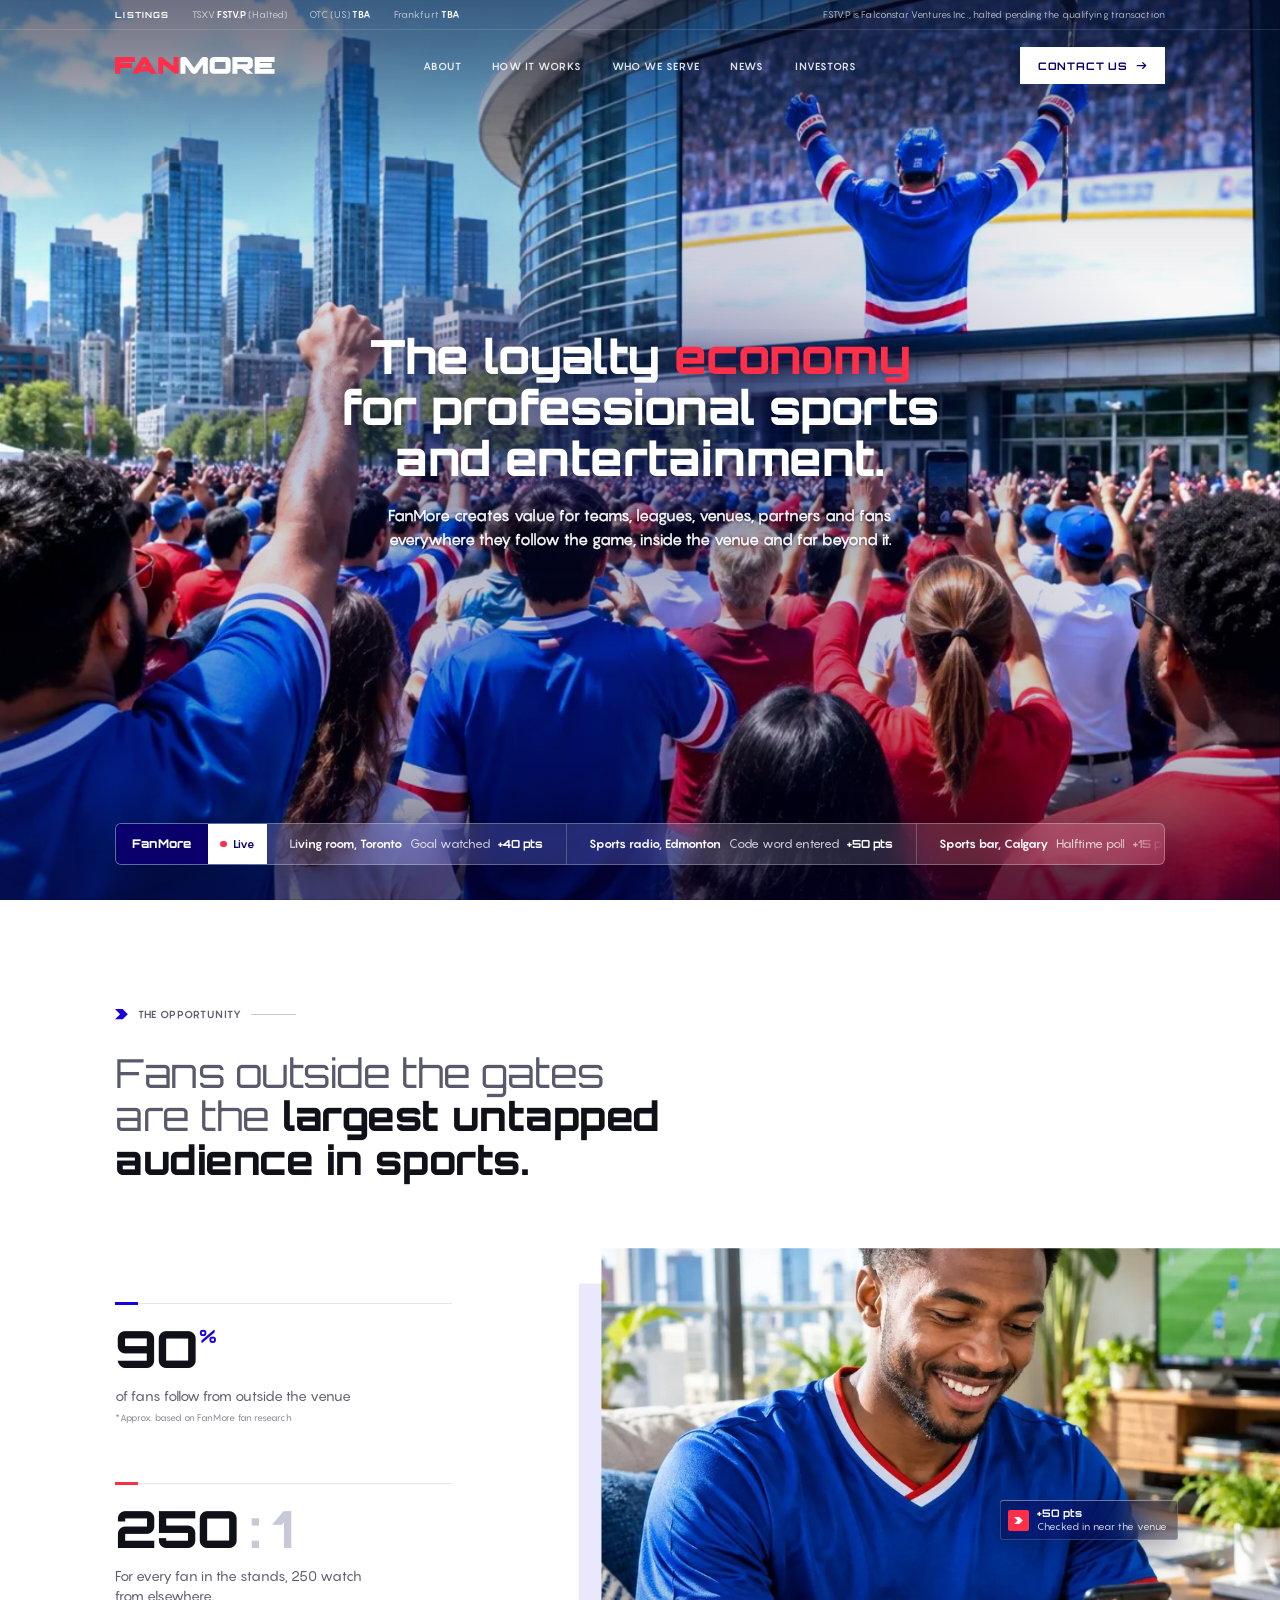
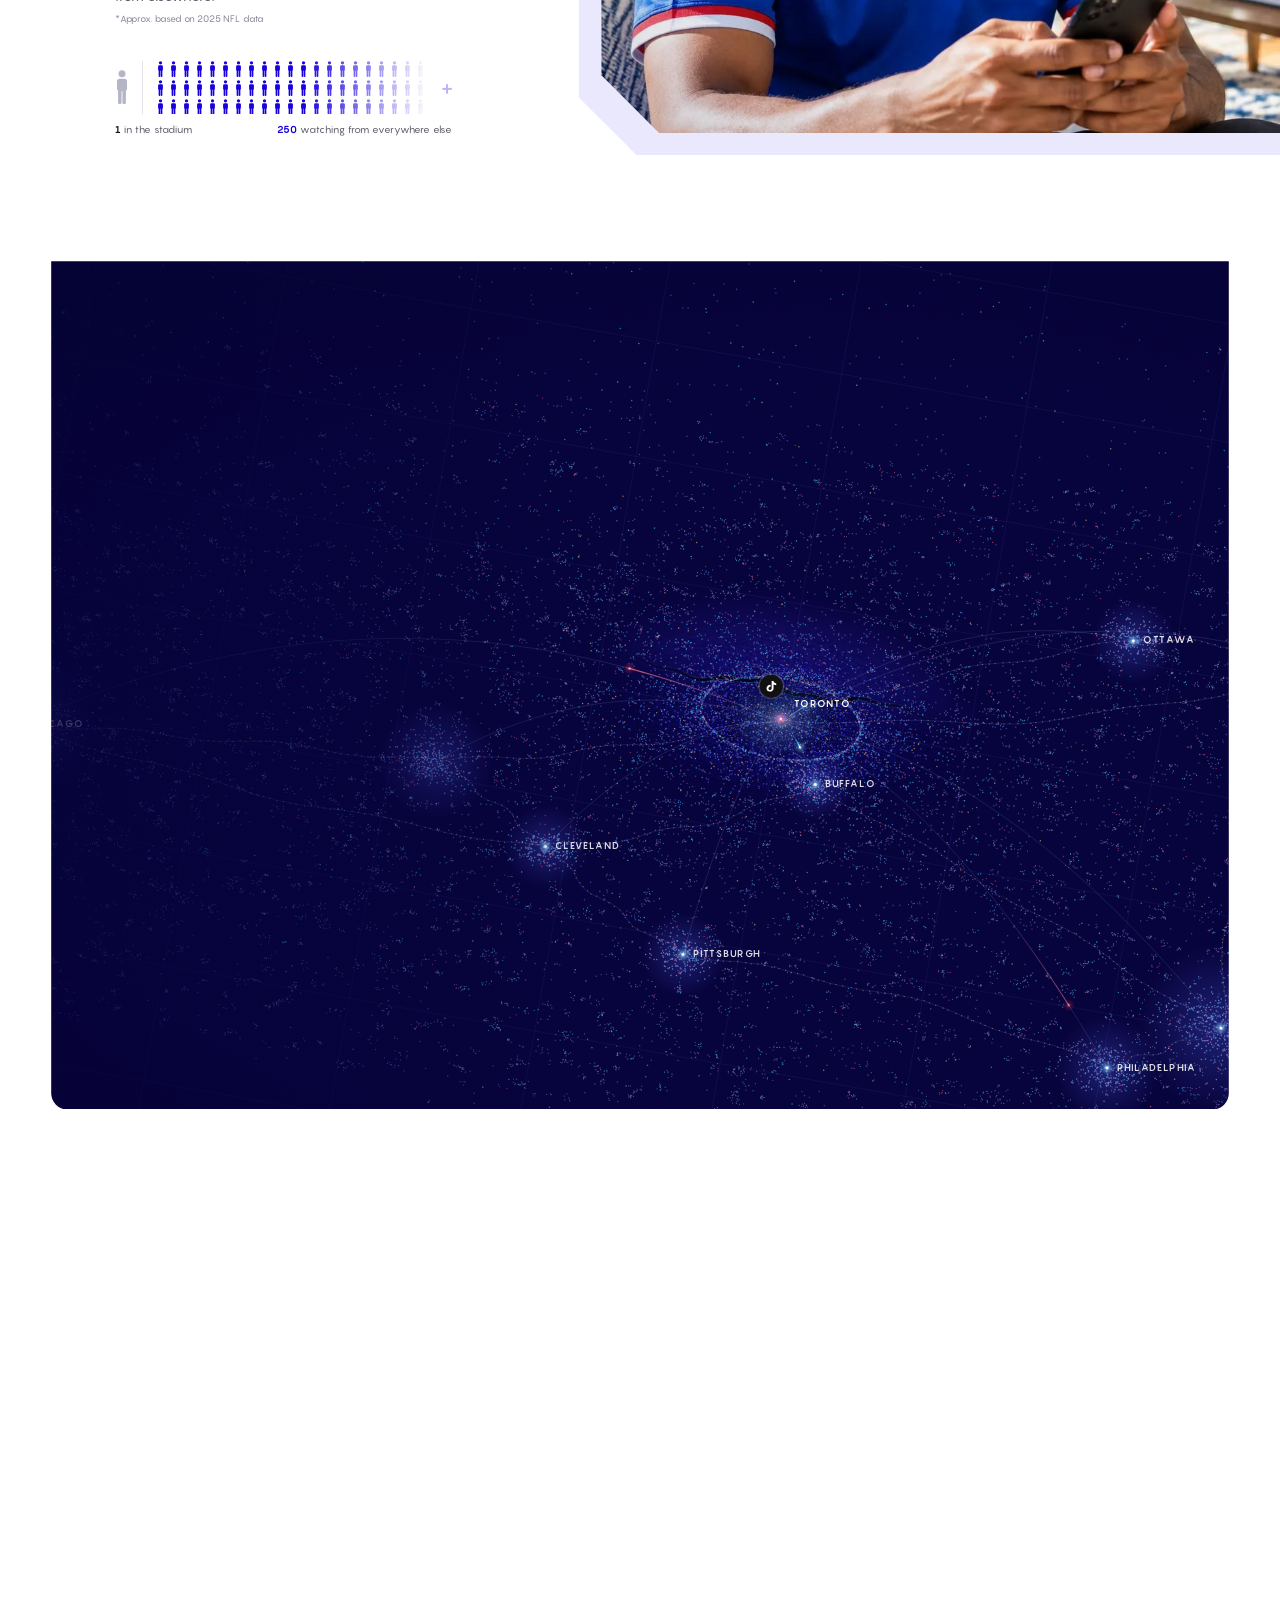
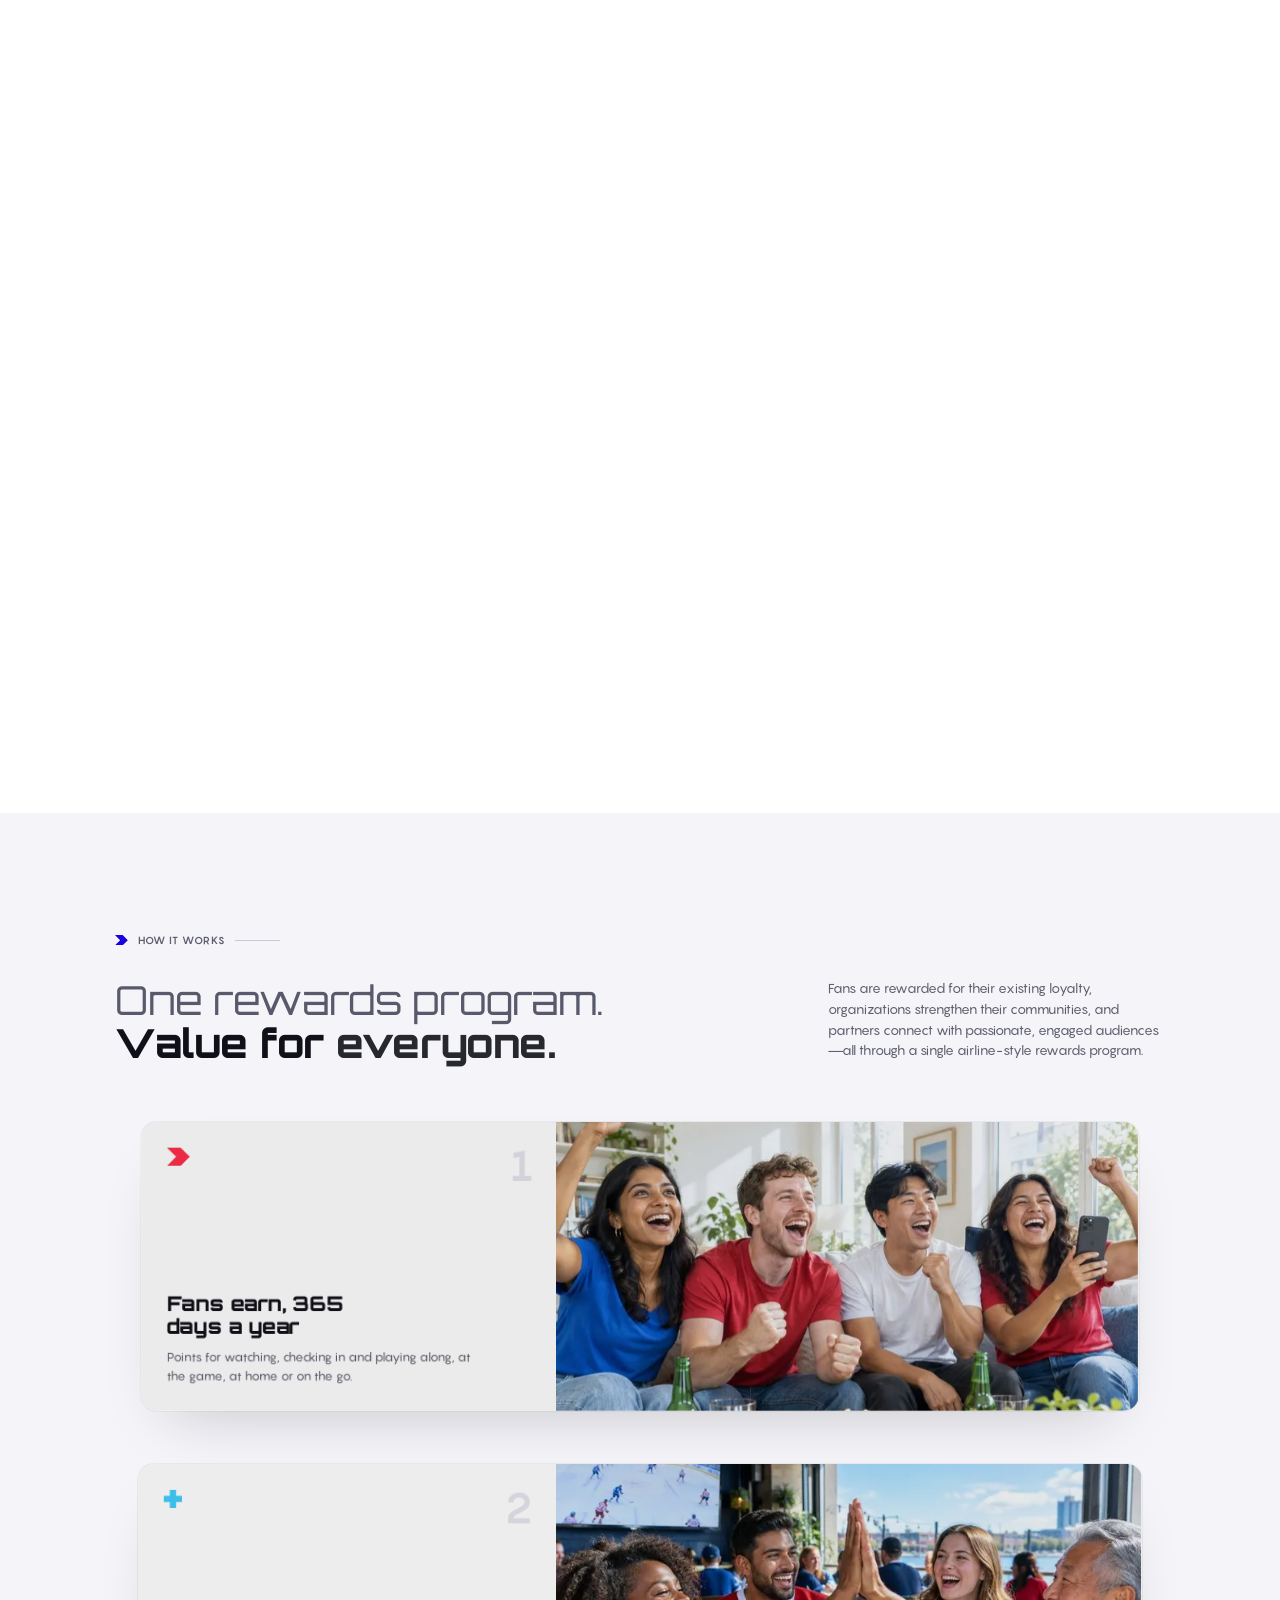
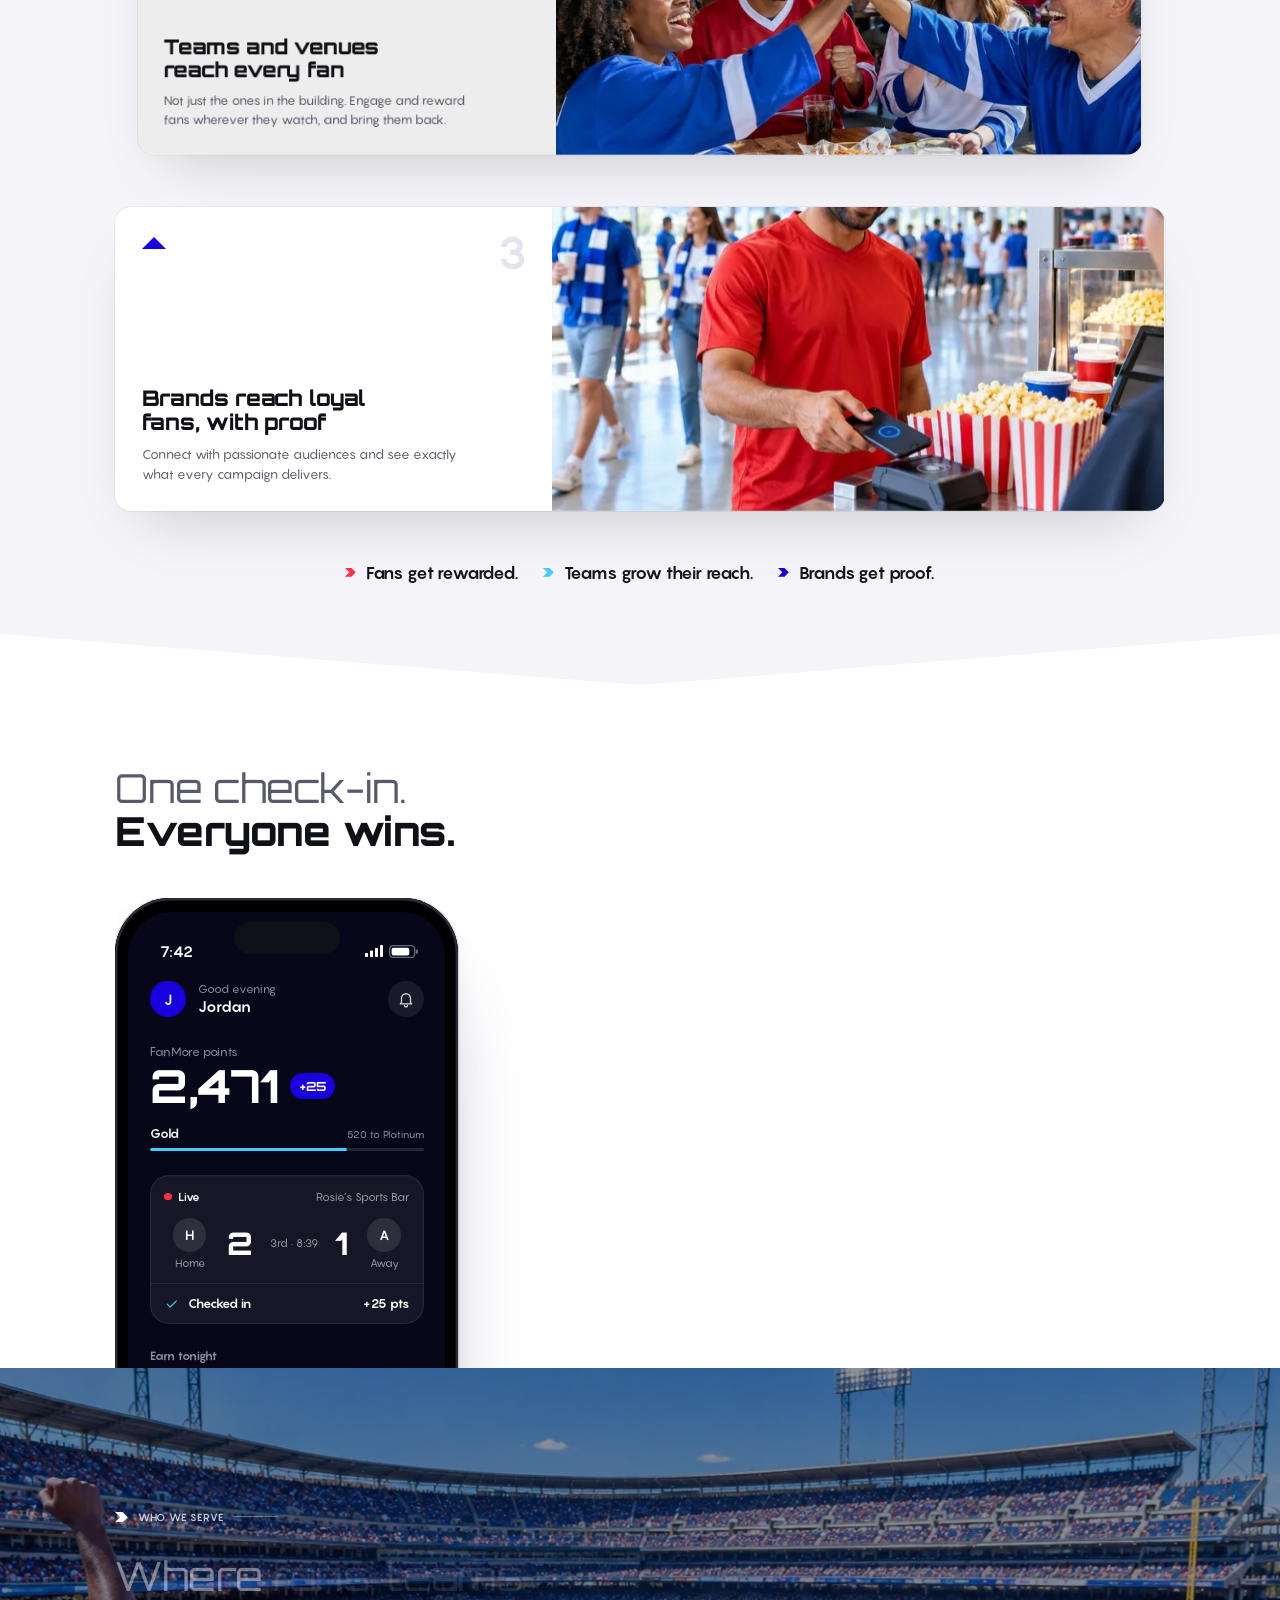
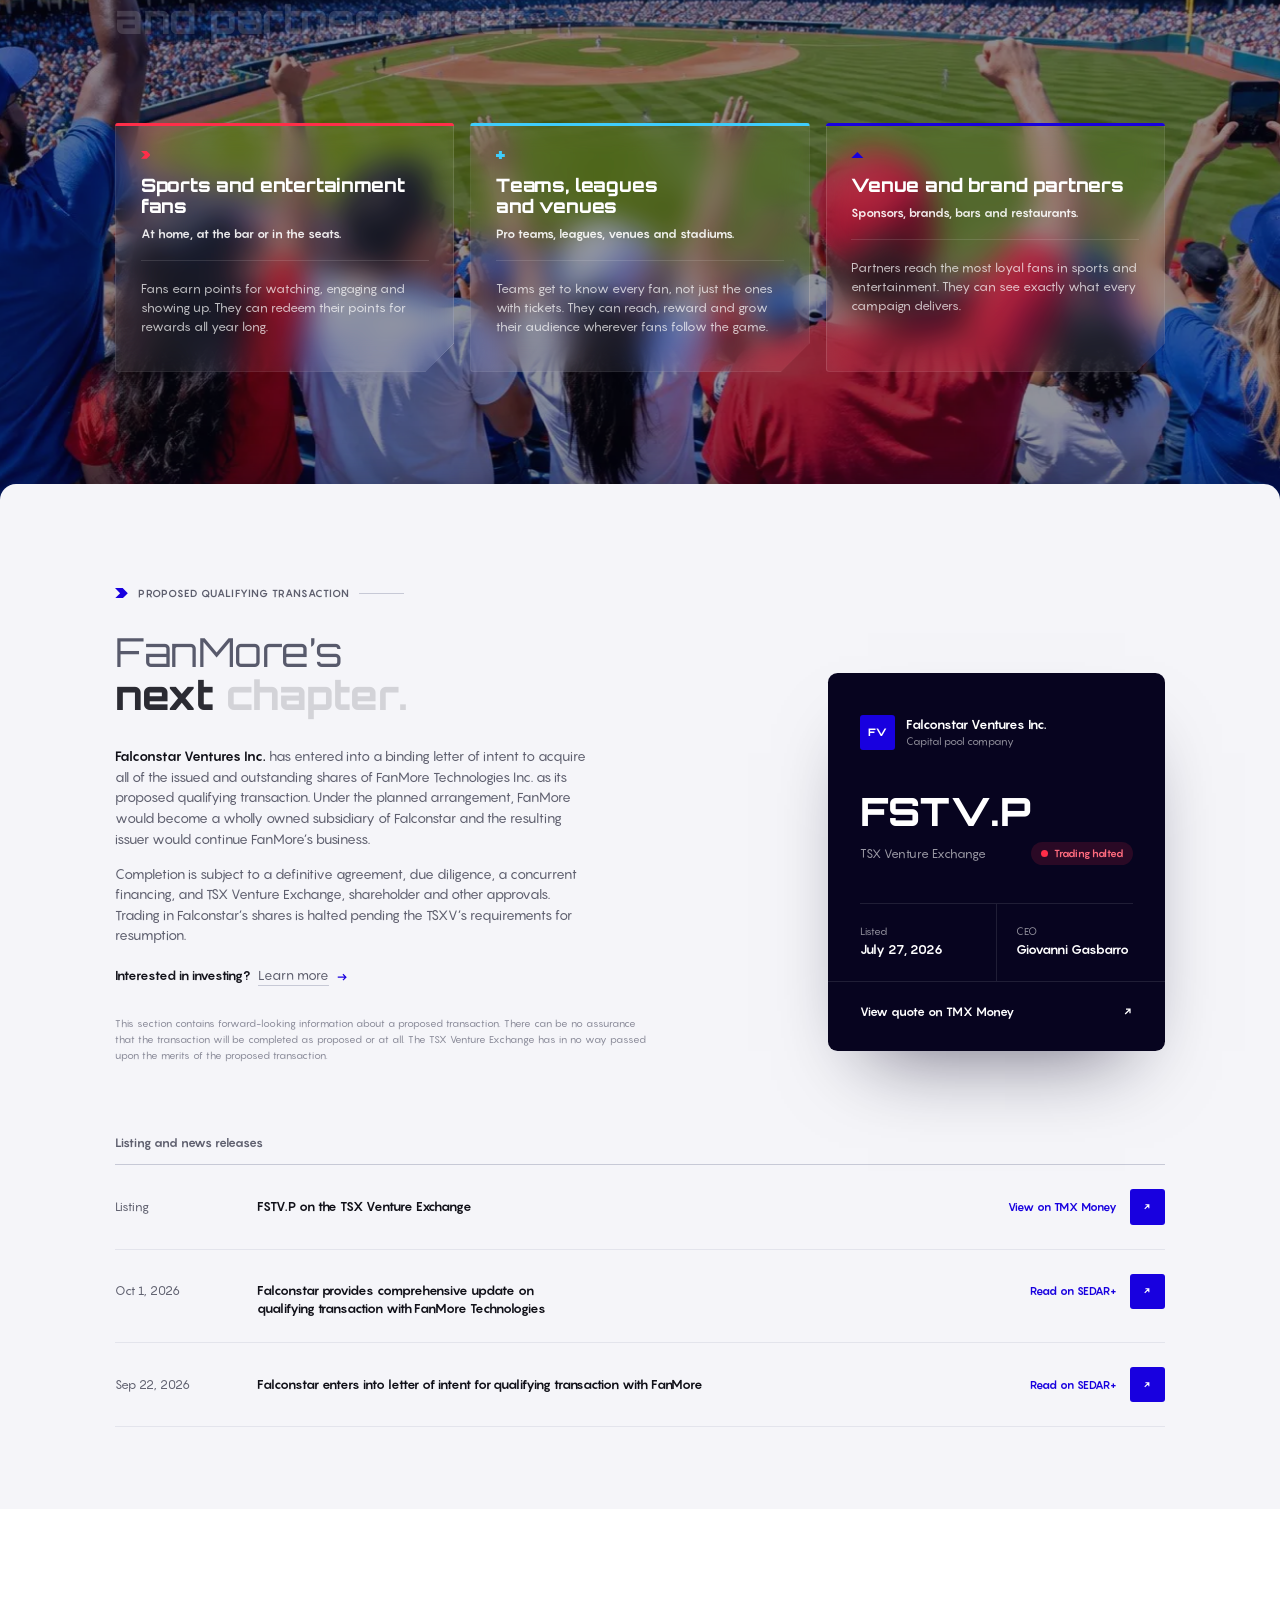
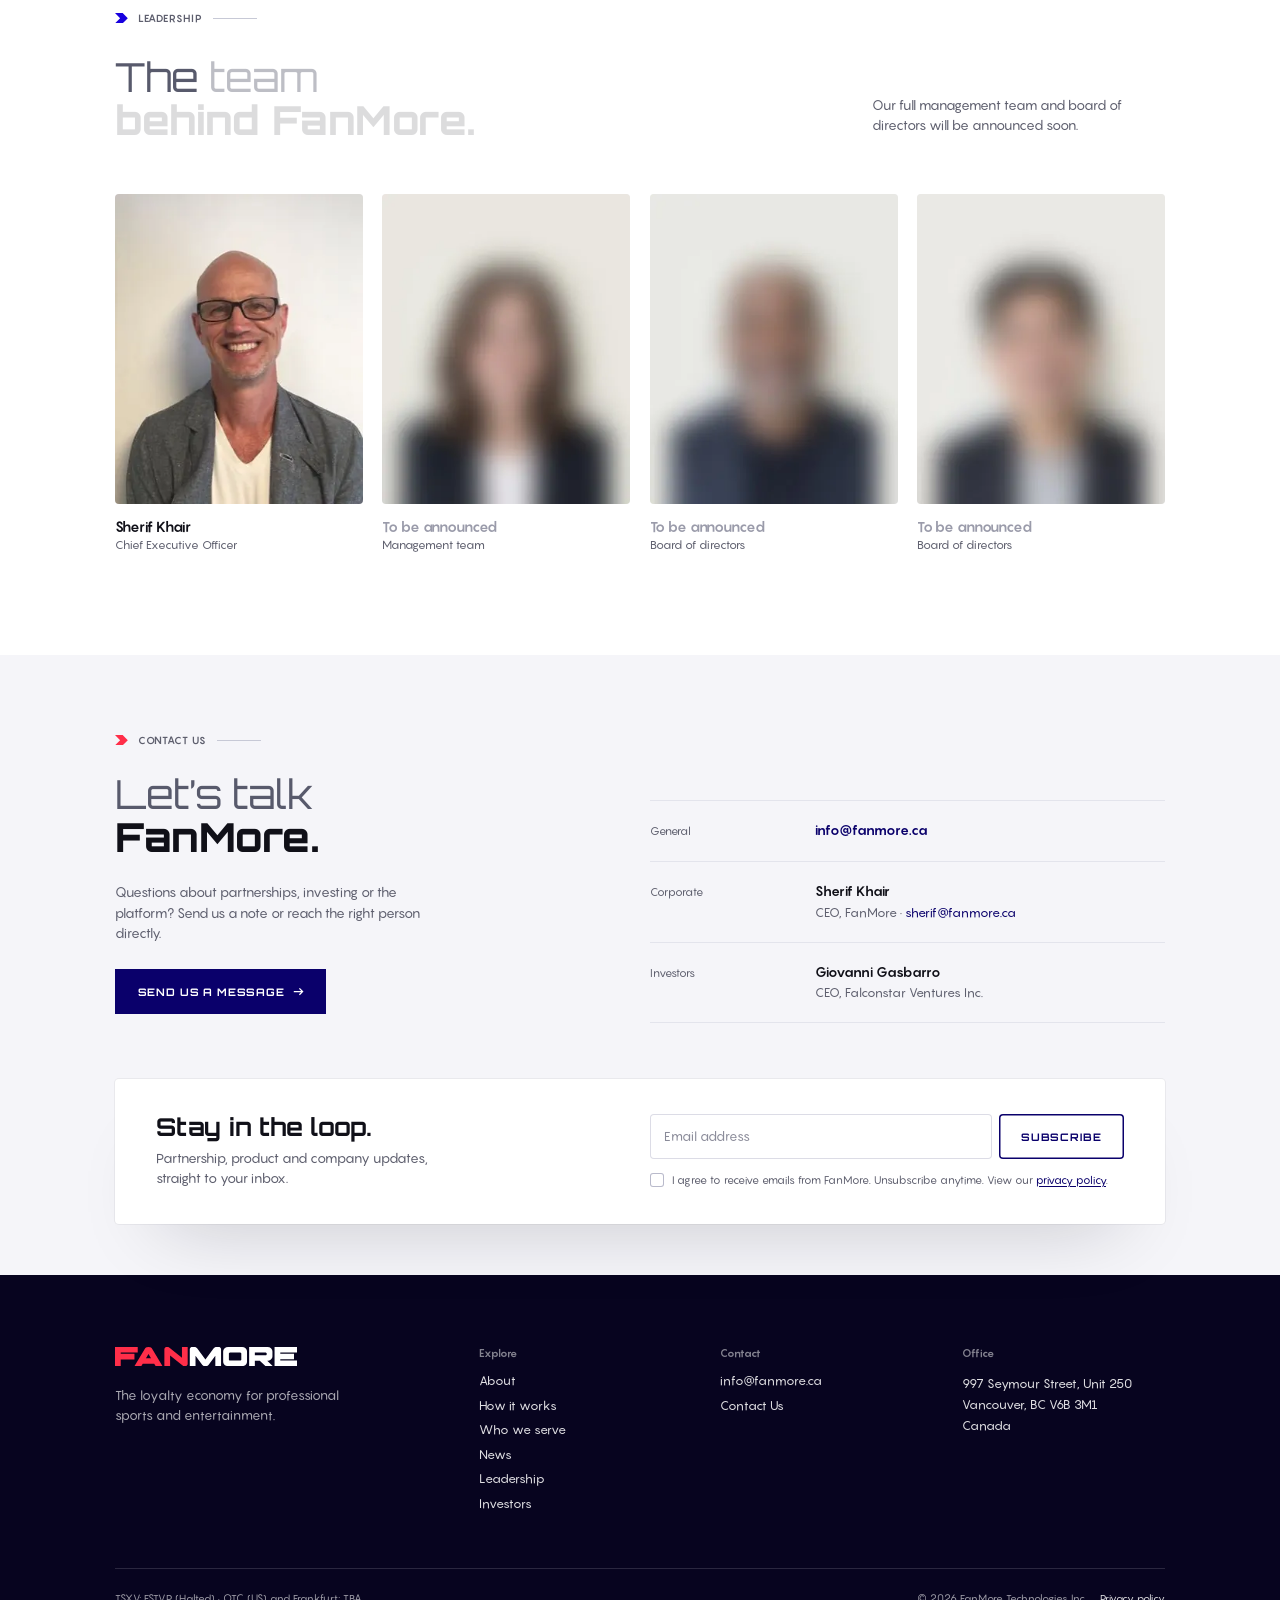
==== commit c2a64419: "Review build" ====
--- a/index.html
+++ b/index.html
@@ -11,4 +11,4 @@
     fit();
     addEventListener('resize', fit);
   })();
-</script><title>FanMore | The loyalty economy for professional sports and entertainment</title><meta name="description" content="FanMore creates value for teams, leagues, venues, partners and fans everywhere they follow the game, inside the venue and far beyond it."><link rel="canonical" href="https://fanmore.ca/"><meta property="og:type" content="website"><meta property="og:site_name" content="FanMore"><meta property="og:title" content="FanMore | The loyalty economy for professional sports and entertainment"><meta property="og:description" content="FanMore creates value for teams, leagues, venues, partners and fans everywhere they follow the game, inside the venue and far beyond it."><meta property="og:url" content="https://fanmore.ca/"><meta property="og:image" content="https://fanmore.ca/og-image.jpg"><meta property="og:image:alt" content="FanMore: the loyalty economy for professional sports and entertainment."><meta property="og:locale" content="en_CA"><meta name="twitter:card" content="summary_large_image"><meta name="twitter:title" content="FanMore | The loyalty economy for professional sports and entertainment"><meta name="twitter:description" content="FanMore creates value for teams, leagues, venues, partners and fans everywhere they follow the game, inside the venue and far beyond it."><meta name="twitter:image" content="https://fanmore.ca/og-image.jpg"><script type="application/ld+json">{"@context":"https://schema.org","@type":"Organization","name":"FanMore","legalName":"FanMore Technologies Inc.","url":"https://fanmore.ca/","logo":"https://fanmore.ca/apple-touch-icon.png","email":"info@fanmore.ca","foundingDate":"2024","description":"FanMore creates value for teams, leagues, venues, partners and fans everywhere they follow the game, inside the venue and far beyond it.","address":{"@type":"PostalAddress","streetAddress":"997 Seymour Street, Unit 250","addressLocality":"Vancouver","addressRegion":"BC","postalCode":"V6B 3M1","addressCountry":"CA"}}</script><meta name="theme-color" content="#0A006B"><link rel="icon" href="./favicon.ico" sizes="any"><link rel="icon" href="./favicon.svg" type="image/svg+xml"><link rel="apple-touch-icon" href="./apple-touch-icon.png"><link rel="sitemap" href="./sitemap-index.xml"><!-- The fonts used above the fold, fetched alongside the CSS instead of after it. --><link rel="preload" href="./fonts/orbitron-800.woff2" as="font" type="font/woff2" crossorigin><link rel="preload" href="./fonts/pangram-regular.woff2" as="font" type="font/woff2" crossorigin><link rel="preload" href="./fonts/pangram-bold.woff2" as="font" type="font/woff2" crossorigin><link rel="stylesheet" href="./_astro/_astro_assets.C_GrNzog.css"><link rel="stylesheet" href="./_astro/index.D328Ds6e.css"><link rel="stylesheet" href="./_astro/NextChapter.CQB_YSPm.css"><link rel="stylesheet" href="./_astro/ContactSection.Cgo63Gof.css"><script type="module" src="./_astro/page.BsuiZEAU.js"></script></head><body><a class="skip-link" href="#main">Skip to content</a><header class="site-header site-header--fixed" data-astro-cid-vwn3tmth><div class="lst" data-astro-cid-vwn3tmth><span class="lst__label" data-astro-cid-vwn3tmth>Listings</span><span data-astro-cid-vwn3tmth>TSXV <b data-astro-cid-vwn3tmth>FSTV.P</b><span class="lst__note" data-astro-cid-vwn3tmth> (Halted)</span></span><span data-astro-cid-vwn3tmth>OTC (US) <b data-astro-cid-vwn3tmth>TBA</b></span><span data-astro-cid-vwn3tmth>Frankfurt <b data-astro-cid-vwn3tmth>TBA</b></span><span class="lst__foot" data-astro-cid-vwn3tmth>FSTV.P is Falconstar Ventures Inc., halted pending the qualifying transaction</span></div><div class="tn" data-astro-cid-vwn3tmth><a class="tn__logo" href="./index.html" aria-label="FanMore home" data-astro-cid-vwn3tmth><svg role="img" aria-label="FanMore" viewBox="36 -656 6232 656" xmlns="http://www.w3.org/2000/svg"><g transform="scale(1,-1)"><g fill="#FF2E49"><path d="M701 423H232V465H813V656H36V0H232V231H701Z"></path><path transform="translate(674 0)" d="M754 0H988L620 615Q593 642 562 649Q531 656 507 656Q483 656 452 649Q421 642 394 615L26 0H260L311 85H702ZM507 416 593 271H420Z"></path><path transform="translate(1688 0)" d="M637 41Q663 19 680.5 9.5Q698 0 708 0H777Q783 0 792.5 8.5Q802 17 811 28.5Q820 40 826.5 52.5Q833 65 833 73V656H637V291L232 615Q179 656 161 656H92Q86 656 76.5 648.5Q67 641 58 629.5Q49 618 42.5 605.5Q36 593 36 583V0H232V363Z"></path></g><g fill="currentColor"><path transform="translate(2557 0)" d="M676 41Q650 19 633 9.5Q616 0 606 0H535Q525 0 508 9.5Q491 19 465 41L232 360V0H36V583Q36 593 42.5 605.5Q49 618 58 629.5Q67 641 76.5 648.5Q86 656 92 656H216Q234 656 287 615L570 230L854 615Q907 656 925 656H1049Q1055 656 1064.5 648.5Q1074 641 1083 629.5Q1092 618 1098.5 605.5Q1105 593 1105 583V0H909V360Z"></path><path transform="translate(3698 0)" d="M36 495V161Q36 124 50 94.5Q64 65 87 44Q110 23 140.5 11.5Q171 0 204 0H684Q717 0 747.5 11.5Q778 23 801 44Q824 65 838 94.5Q852 124 852 161V495Q852 532 838 561.5Q824 591 801 612Q778 633 747.5 644.5Q717 656 684 656H204Q171 656 140.5 644.5Q110 633 87 612Q64 591 50 561.5Q36 532 36 495ZM265 465H623Q635 463 644.5 455Q654 447 656 439V219Q656 210 645.5 201.5Q635 193 623 191H265Q253 193 242.5 201.5Q232 210 232 219V439Q234 447 243.5 455Q253 463 265 465Z"></path><path transform="translate(4586 0)" d="M598 0H847L655 184Q690 184 722.5 195Q755 206 779.5 227Q804 248 818.5 277.5Q833 307 833 344V495Q833 532 819 561.5Q805 591 782 612Q759 633 728.5 644.5Q698 656 665 656H36V0H231V184H399ZM604 465Q616 463 625.5 455Q635 447 637 439V404Q637 395 626.5 386.5Q616 378 604 376H231V465Z"></path><path transform="translate(5455 0)" d="M701 423H232V465H813V656H36V0H813V191H232V233H701Z"></path></g></g></svg></a><nav aria-label="Main" data-astro-cid-vwn3tmth><ul role="list" data-astro-cid-vwn3tmth><li data-astro-cid-vwn3tmth><a href="./about/index.html" data-astro-cid-vwn3tmth>About</a></li><li data-astro-cid-vwn3tmth><a href="./index.html#how" data-astro-cid-vwn3tmth>How it works</a></li><li data-astro-cid-vwn3tmth><a href="./index.html#serve" data-astro-cid-vwn3tmth>Who we serve</a></li><li data-astro-cid-vwn3tmth><a href="./news/index.html" data-astro-cid-vwn3tmth>News</a></li><li data-astro-cid-vwn3tmth><a href="./investors/index.html" data-astro-cid-vwn3tmth>Investors</a></li></ul></nav><a class="btn btn--white tn__cta" href="./index.html#contact" data-contact data-astro-cid-vwn3tmth>Contact Us<svg class="btn__arrow" viewBox="0 0 14 14" fill="none" stroke="currentColor" stroke-width="1.6" aria-hidden="true"><path d="M1 7h11M8 3l4 4-4 4"></path></svg></a><button class="tn__menu" type="button" aria-label="Open menu" aria-haspopup="dialog" aria-expanded="false" aria-controls="mobile-menu" data-menu-open data-astro-cid-vwn3tmth><i data-astro-cid-vwn3tmth></i></button></div></header><main id="main" tabindex="-1"><section class="hero" id="top" aria-label="Introduction" data-hero="pinned" data-astro-cid-5ivlo7vc><div class="hero__media" data-astro-cid-5ivlo7vc><img src="./_astro/hero-plaza.D-T6SO9A_1RA79L.webp" srcset="./_astro/hero-plaza.D-T6SO9A_1V16nm.webp 768w, ./_astro/hero-plaza.D-T6SO9A_AoHoQ.webp 1152w, ./_astro/hero-plaza.D-T6SO9A_1RA79L.webp 1536w" alt="Fans gathered outside a venue on game day, cheering a goal on a giant screen" sizes="100vw" loading="eager" fetchpriority="high" decoding="async" data-astro-cid-5ivlo7vc="true" width="1536" height="864"></div><div class="hero__pills" aria-hidden="true" data-hero-pills data-astro-cid-5ivlo7vc><span class="pill hero__pill-src" data-pill-src data-astro-cid-5ivlo7vc><i class="pill__icon" data-astro-cid-5ivlo7vc><svg class="shape shape--plus" viewBox="0 0 85 85" fill="currentColor" aria-hidden="true"><path d="M28 0V28H0V57H28V85H57V57H85V28H57V0Z"></path></svg></i><b data-astro-cid-5ivlo7vc>+25 pts</b><span class="pill__note" data-astro-cid-5ivlo7vc>Checked in</span></span><span class="pill hero__pill-src" data-pill-src data-astro-cid-5ivlo7vc><i class="pill__icon" data-astro-cid-5ivlo7vc><svg class="shape shape--plus" viewBox="0 0 85 85" fill="currentColor" aria-hidden="true"><path d="M28 0V28H0V57H28V85H57V57H85V28H57V0Z"></path></svg></i><b data-astro-cid-5ivlo7vc>+15 pts</b><span class="pill__note" data-astro-cid-5ivlo7vc>Bought a drink</span></span><span class="pill hero__pill-src" data-pill-src data-astro-cid-5ivlo7vc><i class="pill__icon" data-astro-cid-5ivlo7vc><svg class="shape shape--plus" viewBox="0 0 85 85" fill="currentColor" aria-hidden="true"><path d="M28 0V28H0V57H28V85H57V57H85V28H57V0Z"></path></svg></i><b data-astro-cid-5ivlo7vc>+10 pts</b><span class="pill__note" data-astro-cid-5ivlo7vc>Halftime poll</span></span><span class="pill hero__pill-src" data-pill-src data-astro-cid-5ivlo7vc><i class="pill__icon" data-astro-cid-5ivlo7vc><svg class="shape shape--plus" viewBox="0 0 85 85" fill="currentColor" aria-hidden="true"><path d="M28 0V28H0V57H28V85H57V57H85V28H57V0Z"></path></svg></i><b data-astro-cid-5ivlo7vc>+50 pts</b><span class="pill__note" data-astro-cid-5ivlo7vc>Bought a jersey</span></span><span class="pill hero__pill-src" data-pill-src data-astro-cid-5ivlo7vc><i class="pill__icon" data-astro-cid-5ivlo7vc><svg class="shape shape--plus" viewBox="0 0 85 85" fill="currentColor" aria-hidden="true"><path d="M28 0V28H0V57H28V85H57V57H85V28H57V0Z"></path></svg></i><b data-astro-cid-5ivlo7vc>+20 pts</b><span class="pill__note" data-astro-cid-5ivlo7vc>Shared a goal</span></span><span class="pill hero__pill-src" data-pill-src data-astro-cid-5ivlo7vc><i class="pill__icon" data-astro-cid-5ivlo7vc><svg class="shape shape--plus" viewBox="0 0 85 85" fill="currentColor" aria-hidden="true"><path d="M28 0V28H0V57H28V85H57V57H85V28H57V0Z"></path></svg></i><b data-astro-cid-5ivlo7vc>+15 pts</b><span class="pill__note" data-astro-cid-5ivlo7vc>Grabbed a snack</span></span><span class="pill hero__pill-src" data-pill-src data-astro-cid-5ivlo7vc><i class="pill__icon" data-astro-cid-5ivlo7vc><svg class="shape shape--plus" viewBox="0 0 85 85" fill="currentColor" aria-hidden="true"><path d="M28 0V28H0V57H28V85H57V57H85V28H57V0Z"></path></svg></i><b data-astro-cid-5ivlo7vc>+40 pts</b><span class="pill__note" data-astro-cid-5ivlo7vc>Referred a friend</span></span><span class="pill hero__pill-src" data-pill-src data-astro-cid-5ivlo7vc><i class="pill__icon" data-astro-cid-5ivlo7vc><svg class="shape shape--plus" viewBox="0 0 85 85" fill="currentColor" aria-hidden="true"><path d="M28 0V28H0V57H28V85H57V57H85V28H57V0Z"></path></svg></i><b data-astro-cid-5ivlo7vc>+25 pts</b><span class="pill__note" data-astro-cid-5ivlo7vc>Scanned a ticket</span></span></div><div class="hero__shade" aria-hidden="true" data-astro-cid-5ivlo7vc></div><div class="hero__dim" aria-hidden="true" data-astro-cid-5ivlo7vc></div><div class="hero__content" data-hero-text data-astro-cid-5ivlo7vc><h1 data-astro-cid-5ivlo7vc><span class="hero__line" data-astro-cid-5ivlo7vc><span data-astro-cid-5ivlo7vc>The loyalty <em data-astro-cid-5ivlo7vc>economy</em></span></span> <span class="hero__line" data-astro-cid-5ivlo7vc><span data-astro-cid-5ivlo7vc>for professional sports</span></span> <span class="hero__line" data-astro-cid-5ivlo7vc><span data-astro-cid-5ivlo7vc>and entertainment.</span></span></h1><p data-astro-cid-5ivlo7vc>FanMore creates value for teams, leagues, venues, partners and fans everywhere they follow the game, inside the venue and far beyond it.</p></div><div class="tk" aria-hidden="true" data-hero-text data-astro-cid-5ivlo7vc><span class="tk__brand" data-astro-cid-5ivlo7vc>FanMore</span><span class="tk__live" data-astro-cid-5ivlo7vc><i data-astro-cid-5ivlo7vc></i>Live</span><div class="tk__track" data-astro-cid-5ivlo7vc><ul class="tk__list" data-astro-cid-5ivlo7vc><li data-astro-cid-5ivlo7vc><span class="tk__where" data-astro-cid-5ivlo7vc>Living room, Toronto</span><span class="tk__what" data-astro-cid-5ivlo7vc>Goal watched</span><span class="tk__pts" data-astro-cid-5ivlo7vc>+4O pts</span></li><li data-astro-cid-5ivlo7vc><span class="tk__where" data-astro-cid-5ivlo7vc>Sports radio, Edmonton</span><span class="tk__what" data-astro-cid-5ivlo7vc>Code word entered</span><span class="tk__pts" data-astro-cid-5ivlo7vc>+5O pts</span></li><li data-astro-cid-5ivlo7vc><span class="tk__where" data-astro-cid-5ivlo7vc>Sports bar, Calgary</span><span class="tk__what" data-astro-cid-5ivlo7vc>Halftime poll</span><span class="tk__pts" data-astro-cid-5ivlo7vc>+15 pts</span></li><li data-astro-cid-5ivlo7vc><span class="tk__where" data-astro-cid-5ivlo7vc>Outside the venue</span><span class="tk__what" data-astro-cid-5ivlo7vc>Checked in</span><span class="tk__pts" data-astro-cid-5ivlo7vc>+25 pts</span></li><li data-astro-cid-5ivlo7vc><span class="tk__where" data-astro-cid-5ivlo7vc>Cottage, Muskoka</span><span class="tk__what" data-astro-cid-5ivlo7vc>Overtime winner</span><span class="tk__pts" data-astro-cid-5ivlo7vc>+6O pts</span></li><li data-astro-cid-5ivlo7vc><span class="tk__where" data-astro-cid-5ivlo7vc>Commute, Vancouver</span><span class="tk__what" data-astro-cid-5ivlo7vc>Trivia streak</span><span class="tk__pts" data-astro-cid-5ivlo7vc>+2O pts</span></li><li data-astro-cid-5ivlo7vc><span class="tk__where" data-astro-cid-5ivlo7vc>Watch party, Montréal</span><span class="tk__what" data-astro-cid-5ivlo7vc>Seat upgrade redeemed</span><span class="tk__pts" data-astro-cid-5ivlo7vc>−5OO pts</span></li></ul><ul class="tk__list" data-astro-cid-5ivlo7vc><li data-astro-cid-5ivlo7vc><span class="tk__where" data-astro-cid-5ivlo7vc>Living room, Toronto</span><span class="tk__what" data-astro-cid-5ivlo7vc>Goal watched</span><span class="tk__pts" data-astro-cid-5ivlo7vc>+4O pts</span></li><li data-astro-cid-5ivlo7vc><span class="tk__where" data-astro-cid-5ivlo7vc>Sports radio, Edmonton</span><span class="tk__what" data-astro-cid-5ivlo7vc>Code word entered</span><span class="tk__pts" data-astro-cid-5ivlo7vc>+5O pts</span></li><li data-astro-cid-5ivlo7vc><span class="tk__where" data-astro-cid-5ivlo7vc>Sports bar, Calgary</span><span class="tk__what" data-astro-cid-5ivlo7vc>Halftime poll</span><span class="tk__pts" data-astro-cid-5ivlo7vc>+15 pts</span></li><li data-astro-cid-5ivlo7vc><span class="tk__where" data-astro-cid-5ivlo7vc>Outside the venue</span><span class="tk__what" data-astro-cid-5ivlo7vc>Checked in</span><span class="tk__pts" data-astro-cid-5ivlo7vc>+25 pts</span></li><li data-astro-cid-5ivlo7vc><span class="tk__where" data-astro-cid-5ivlo7vc>Cottage, Muskoka</span><span class="tk__what" data-astro-cid-5ivlo7vc>Overtime winner</span><span class="tk__pts" data-astro-cid-5ivlo7vc>+6O pts</span></li><li data-astro-cid-5ivlo7vc><span class="tk__where" data-astro-cid-5ivlo7vc>Commute, Vancouver</span><span class="tk__what" data-astro-cid-5ivlo7vc>Trivia streak</span><span class="tk__pts" data-astro-cid-5ivlo7vc>+2O pts</span></li><li data-astro-cid-5ivlo7vc><span class="tk__where" data-astro-cid-5ivlo7vc>Watch party, Montréal</span><span class="tk__what" data-astro-cid-5ivlo7vc>Seat upgrade redeemed</span><span class="tk__pts" data-astro-cid-5ivlo7vc>−5OO pts</span></li></ul></div></div></section><script type="module" src="./_astro/Hero.astro_astro_type_script_index_0_lang.BkLAp6dj.js"></script><section class="op" id="about" aria-labelledby="op-title" data-astro-cid-tkrxar6q><p class="tag" data-reveal><svg class="shape shape--chevron tag__mark" viewBox="0 0 384 308" fill="currentColor" aria-hidden="true"><path d="M0 0L154 154L0 308L230 308L384 154L230 0Z"></path></svg>The Opportunity<span class="tag__line" aria-hidden="true"></span></p><h2 id="op-title" data-lit class="h2"><span class="h2__light"><span class="word" style="--i:0">Fans</span> <span class="word" style="--i:1">outside</span> <span class="word" style="--i:2">the</span> <span class="word" style="--i:3">gates</span> <span class="word" style="--i:4">are</span> <span class="word" style="--i:5">the</span></span> <span class="word" style="--i:6">largest</span> <span class="word" style="--i:7">untapped</span> <span class="word" style="--i:8">audience</span> <span class="word" style="--i:9">in</span> <span class="word" style="--i:10">sports.</span></h2><div class="op__row" data-astro-cid-tkrxar6q><div class="op__stats" data-astro-cid-tkrxar6q><dl data-astro-cid-tkrxar6q><div class="st" data-reveal data-astro-cid-tkrxar6q><dt class="st__n" data-astro-cid-tkrxar6q><span class="sr-only" data-astro-cid-tkrxar6q>About 90 percent</span><span aria-hidden="true" class="st__v" data-count="90" data-orbitron data-astro-cid-tkrxar6q>9O</span><sup aria-hidden="true" data-astro-cid-tkrxar6q>%</sup></dt><dd data-astro-cid-tkrxar6q><p data-astro-cid-tkrxar6q>of fans follow from outside the venue</p><p class="st__fn" data-astro-cid-tkrxar6q>*Approx. based on FanMore fan research</p></dd></div><div class="st" data-reveal data-astro-cid-tkrxar6q><dt class="st__n" data-astro-cid-tkrxar6q><span class="sr-only" data-astro-cid-tkrxar6q>About 250 to 1</span><span aria-hidden="true" class="st__v" data-count="250" data-orbitron data-astro-cid-tkrxar6q>25O</span><span aria-hidden="true" class="st__r" data-astro-cid-tkrxar6q><b data-astro-cid-tkrxar6q>:</b>1</span></dt><dd data-astro-cid-tkrxar6q><p data-astro-cid-tkrxar6q>For every fan in the stands, 250 watch from elsewhere.</p><p class="st__fn" data-astro-cid-tkrxar6q>*Approx. based on 2025 NFL data</p></dd></div></dl><div class="ppl" aria-hidden="true" data-reveal data-astro-cid-tkrxar6q><div class="ppl__row" data-astro-cid-tkrxar6q><div class="ppl__one" data-astro-cid-tkrxar6q><i data-astro-cid-tkrxar6q></i></div><span class="ppl__div" data-astro-cid-tkrxar6q></span><div class="ppl__many" data-astro-cid-tkrxar6q><div class="ppl__grid" data-astro-cid-tkrxar6q><i style="--i:0" data-astro-cid-tkrxar6q></i><i style="--i:1" data-astro-cid-tkrxar6q></i><i style="--i:2" data-astro-cid-tkrxar6q></i><i style="--i:3" data-astro-cid-tkrxar6q></i><i style="--i:4" data-astro-cid-tkrxar6q></i><i style="--i:5" data-astro-cid-tkrxar6q></i><i style="--i:6" data-astro-cid-tkrxar6q></i><i style="--i:7" data-astro-cid-tkrxar6q></i><i style="--i:8" data-astro-cid-tkrxar6q></i><i style="--i:9" data-astro-cid-tkrxar6q></i><i style="--i:10" data-astro-cid-tkrxar6q></i><i style="--i:11" data-astro-cid-tkrxar6q></i><i style="--i:12" data-astro-cid-tkrxar6q></i><i style="--i:13" data-astro-cid-tkrxar6q></i><i style="--i:14" data-astro-cid-tkrxar6q></i><i style="--i:15" data-astro-cid-tkrxar6q></i><i style="--i:16" data-astro-cid-tkrxar6q></i><i style="--i:17" data-astro-cid-tkrxar6q></i><i style="--i:18" data-astro-cid-tkrxar6q></i><i style="--i:19" data-astro-cid-tkrxar6q></i><i style="--i:20" data-astro-cid-tkrxar6q></i><i style="--i:21" data-astro-cid-tkrxar6q></i><i style="--i:22" data-astro-cid-tkrxar6q></i><i style="--i:23" data-astro-cid-tkrxar6q></i><i style="--i:24" data-astro-cid-tkrxar6q></i><i style="--i:25" data-astro-cid-tkrxar6q></i><i style="--i:26" data-astro-cid-tkrxar6q></i><i style="--i:27" data-astro-cid-tkrxar6q></i><i style="--i:28" data-astro-cid-tkrxar6q></i><i style="--i:29" data-astro-cid-tkrxar6q></i><i style="--i:30" data-astro-cid-tkrxar6q></i><i style="--i:31" data-astro-cid-tkrxar6q></i><i style="--i:32" data-astro-cid-tkrxar6q></i><i style="--i:33" data-astro-cid-tkrxar6q></i><i style="--i:34" data-astro-cid-tkrxar6q></i><i style="--i:35" data-astro-cid-tkrxar6q></i><i style="--i:36" data-astro-cid-tkrxar6q></i><i style="--i:37" data-astro-cid-tkrxar6q></i><i style="--i:38" data-astro-cid-tkrxar6q></i><i style="--i:39" data-astro-cid-tkrxar6q></i><i style="--i:40" data-astro-cid-tkrxar6q></i><i style="--i:41" data-astro-cid-tkrxar6q></i><i style="--i:42" data-astro-cid-tkrxar6q></i><i style="--i:43" data-astro-cid-tkrxar6q></i><i style="--i:44" data-astro-cid-tkrxar6q></i><i style="--i:45" data-astro-cid-tkrxar6q></i><i style="--i:46" data-astro-cid-tkrxar6q></i><i style="--i:47" data-astro-cid-tkrxar6q></i><i style="--i:48" data-astro-cid-tkrxar6q></i><i style="--i:49" data-astro-cid-tkrxar6q></i><i style="--i:50" data-astro-cid-tkrxar6q></i><i style="--i:51" data-astro-cid-tkrxar6q></i><i style="--i:52" data-astro-cid-tkrxar6q></i><i style="--i:53" data-astro-cid-tkrxar6q></i><i style="--i:54" data-astro-cid-tkrxar6q></i><i style="--i:55" data-astro-cid-tkrxar6q></i><i style="--i:56" data-astro-cid-tkrxar6q></i><i style="--i:57" data-astro-cid-tkrxar6q></i><i style="--i:58" data-astro-cid-tkrxar6q></i><i style="--i:59" data-astro-cid-tkrxar6q></i><i style="--i:60" data-astro-cid-tkrxar6q></i><i style="--i:61" data-astro-cid-tkrxar6q></i><i style="--i:62" data-astro-cid-tkrxar6q></i><i style="--i:63" data-astro-cid-tkrxar6q></i><i style="--i:64" data-astro-cid-tkrxar6q></i><i style="--i:65" data-astro-cid-tkrxar6q></i><i style="--i:66" data-astro-cid-tkrxar6q></i><i style="--i:67" data-astro-cid-tkrxar6q></i><i style="--i:68" data-astro-cid-tkrxar6q></i><i style="--i:69" data-astro-cid-tkrxar6q></i><i style="--i:70" data-astro-cid-tkrxar6q></i><i style="--i:71" data-astro-cid-tkrxar6q></i><i style="--i:72" data-astro-cid-tkrxar6q></i><i style="--i:73" data-astro-cid-tkrxar6q></i><i style="--i:74" data-astro-cid-tkrxar6q></i><i style="--i:75" data-astro-cid-tkrxar6q></i><i style="--i:76" data-astro-cid-tkrxar6q></i><i style="--i:77" data-astro-cid-tkrxar6q></i><i style="--i:78" data-astro-cid-tkrxar6q></i><i style="--i:79" data-astro-cid-tkrxar6q></i><i style="--i:80" data-astro-cid-tkrxar6q></i><i style="--i:81" data-astro-cid-tkrxar6q></i><i style="--i:82" data-astro-cid-tkrxar6q></i><i style="--i:83" data-astro-cid-tkrxar6q></i><i style="--i:84" data-astro-cid-tkrxar6q></i><i style="--i:85" data-astro-cid-tkrxar6q></i><i style="--i:86" data-astro-cid-tkrxar6q></i><i style="--i:87" data-astro-cid-tkrxar6q></i><i style="--i:88" data-astro-cid-tkrxar6q></i><i style="--i:89" data-astro-cid-tkrxar6q></i></div><span class="ppl__plus" data-astro-cid-tkrxar6q>+</span></div></div><div class="ppl__cap" data-astro-cid-tkrxar6q><span data-astro-cid-tkrxar6q><b data-astro-cid-tkrxar6q>1</b> in the stadium</span><span data-astro-cid-tkrxar6q><b data-astro-cid-tkrxar6q>250</b> watching from everywhere else</span></div></div></div><div class="op__photo" data-reveal data-astro-cid-tkrxar6q><span class="op__block" aria-hidden="true" data-astro-cid-tkrxar6q></span><div class="op__reveal" data-astro-cid-tkrxar6q><div class="op__frame" data-astro-cid-tkrxar6q><img src="./_astro/opportunity-fans.CNy7kkjH_Z7gqnf.webp" srcset="./_astro/opportunity-fans.CNy7kkjH_ZzKSHB.webp 640w, ./_astro/opportunity-fans.CNy7kkjH_ZDED36.webp 960w, ./_astro/opportunity-fans.CNy7kkjH_Z7gqnf.webp 1024w" alt="A fan outside the venue earning FanMore points on her phone" sizes="(max-width: 900px) 100vw, 60vw" loading="lazy" decoding="async" data-astro-cid-tkrxar6q="true" width="1024" height="1280"></div></div><div class="chip" aria-hidden="true" data-astro-cid-tkrxar6q><span class="chip__mark" data-astro-cid-tkrxar6q><svg class="shape shape--chevron" viewBox="0 0 384 308" fill="currentColor" aria-hidden="true"><path d="M0 0L154 154L0 308L230 308L384 154L230 0Z"></path></svg></span><span class="chip__text" data-chip-text data-astro-cid-tkrxar6q><span data-astro-cid-tkrxar6q><b data-astro-cid-tkrxar6q>+5O pts</b><small data-astro-cid-tkrxar6q>Checked in near the venue</small></span></span></div><template data-chip-moments data-astro-cid-tkrxar6q><span data-astro-cid-tkrxar6q><b data-astro-cid-tkrxar6q>+5O pts</b><small data-astro-cid-tkrxar6q>Checked in near the venue</small></span><span data-astro-cid-tkrxar6q><b data-astro-cid-tkrxar6q>+15 pts</b><small data-astro-cid-tkrxar6q>Halftime poll answered</small></span><span data-astro-cid-tkrxar6q><b data-astro-cid-tkrxar6q>+4O pts</b><small data-astro-cid-tkrxar6q>Goal watched with friends</small></span></template></div></div></section><script type="module" src="./_astro/Opportunity.astro_astro_type_script_index_0_lang.DOhoxwZ7.js"></script><section class="rx" aria-labelledby="rx-t1" data-reach data-target="2846000" data-logo="./_astro/scoreboard-wordmark.BsAdZ44L.png" data-astro-cid-dnvdjqij><div class="rx__stage" data-astro-cid-dnvdjqij><canvas class="rx__city" role="img" aria-label="An illustrated ballpark at night with the surrounding city lit up, showing fans earning points far beyond the venue" data-astro-cid-dnvdjqij></canvas><div class="rx__grain" aria-hidden="true" data-astro-cid-dnvdjqij></div><canvas class="rx__lights" aria-hidden="true" data-astro-cid-dnvdjqij></canvas><div class="rx__vignette" aria-hidden="true" data-astro-cid-dnvdjqij></div><div class="rx__pills" aria-hidden="true" data-astro-cid-dnvdjqij></div><div class="rx__text" data-astro-cid-dnvdjqij><p class="rx__tag" data-astro-cid-dnvdjqij><svg class="shape shape--chevron rx__mark" viewBox="0 0 384 308" fill="currentColor" aria-hidden="true"><path d="M0 0L154 154L0 308L230 308L384 154L230 0Z"></path></svg>The Reach<span class="rx__bar" aria-hidden="true" data-astro-cid-dnvdjqij></span></p><div class="rx__chapters" data-astro-cid-dnvdjqij><div class="rx__chapter is-on" data-astro-cid-dnvdjqij><h2 class="rx__h" id="rx-t1" data-astro-cid-dnvdjqij><span class="rx__light" data-astro-cid-dnvdjqij>For years, rewards</span> lived within the gates.</h2><p data-astro-cid-dnvdjqij>Teams only knew the fans in the building, fans were rewarded at the venue if at all, and partners paid for reach they couldn’t prove.</p></div><div class="rx__chapter" data-astro-cid-dnvdjqij><h2 class="rx__h" id="rx-t2" data-astro-cid-dnvdjqij><span class="rx__light" data-astro-cid-dnvdjqij>With FanMore,</span> reach goes far beyond the venue.</h2><p data-astro-cid-dnvdjqij>Fans earn and redeem points wherever they follow the game, at home, at the bar, on the commute, even in the offseason.</p></div><div class="rx__chapter" data-astro-cid-dnvdjqij><h2 class="rx__h" id="rx-t3" data-astro-cid-dnvdjqij><span class="rx__light" data-astro-cid-dnvdjqij>Now every fan is</span> counted, valued and rewarded.</h2><p data-astro-cid-dnvdjqij>Teams finally know who their fans really are, and partners see what every campaign delivers.</p></div></div><div class="rx__count" aria-hidden="true" data-astro-cid-dnvdjqij><i class="rx__dot" data-astro-cid-dnvdjqij></i><span class="rx__num" data-astro-cid-dnvdjqij>0</span><span class="rx__label" data-astro-cid-dnvdjqij>points earned today</span></div><div class="rx__rail" aria-hidden="true" data-astro-cid-dnvdjqij><i data-astro-cid-dnvdjqij></i><i data-astro-cid-dnvdjqij></i><i data-astro-cid-dnvdjqij></i></div></div></div><script type="application/json" data-reach-pills>[[["+25","Checked in at the game",0],["+15","Bought a drink",1],["+40","Home run celebrated",0],["+10","Seventh-inning poll",2],["+20","Merch pickup",1]],[["+40","Home run watched at home","tv"],["+30","Story shared","ig"],["+20","Sports bar check-in",1],["+50","Radio code word","radio"],["+20","Highlight reposted","tt"],["+15","Watch party joined",0]],[["+40","Game watched at the cottage","tv"],["+18%","Sponsor reach",1,true],["Redeemed","Jersey reward",2,true],["+1","New fan profile",0,true],["+25","Offseason trivia",0],["+24%","Engagement this game",0,true]]]</script></section><script type="module" src="./_astro/Reach.astro_astro_type_script_index_0_lang.CxZLBcMb.js"></script><section class="hw" id="how" aria-labelledby="hw-title" data-astro-cid-3daj63ts><p class="tag" data-reveal><svg class="shape shape--chevron tag__mark" viewBox="0 0 384 308" fill="currentColor" aria-hidden="true"><path d="M0 0L154 154L0 308L230 308L384 154L230 0Z"></path></svg>How It Works<span class="tag__line" aria-hidden="true"></span></p><div class="hw__head" data-astro-cid-3daj63ts><h2 id="hw-title" data-lit class="h2"><span class="h2__light"><span class="word" style="--i:0">One</span> <span class="word" style="--i:1">rewards</span> <span class="word" style="--i:2">program.</span></span> <span class="word" style="--i:3">Value</span> <span class="word" style="--i:4">for</span> <span class="word" style="--i:5">everyone.</span></h2><p class="hw__lede rise" data-reveal data-astro-cid-3daj63ts>Fans are rewarded for their existing loyalty, organizations strengthen their communities, and partners connect with passionate, engaged audiences—all through a single airline-style rewards program.</p></div><ol class="stk" role="list" data-stack data-astro-cid-3daj63ts><li class="sk" style="--k:0;--c:var(--red)" data-astro-cid-3daj63ts><article class="sk__card" data-astro-cid-3daj63ts><div class="sk__text" data-astro-cid-3daj63ts><div class="sk__top" data-astro-cid-3daj63ts><i class="sk__icon" data-astro-cid-3daj63ts><svg class="shape shape--chevron" viewBox="0 0 384 308" fill="currentColor" aria-hidden="true"><path d="M0 0L154 154L0 308L230 308L384 154L230 0Z"></path></svg></i><span class="sk__n" aria-hidden="true" data-astro-cid-3daj63ts>1</span></div><div class="sk__body" data-astro-cid-3daj63ts><h3 data-astro-cid-3daj63ts>Fans earn, 365 days a year</h3><p data-astro-cid-3daj63ts>Points for watching, checking in and playing along, at the game, at home or on the go.</p></div></div><div class="sk__photo" data-pill="[&quot;+40&quot;,&quot;Goal watched&quot;,77,66]" data-astro-cid-3daj63ts><img src="./_astro/how-home.CMWvzcfQ_ZtmPCP.webp" srcset="./_astro/how-home.CMWvzcfQ_m6lUN.webp 480w, ./_astro/how-home.CMWvzcfQ_Z2f1rnR.webp 720w, ./_astro/how-home.CMWvzcfQ_ZtmPCP.webp 960w" alt="Friends cheering a game together at home" sizes="(max-width: 900px) 100vw, 55vw" loading="lazy" decoding="async" style="object-position:50% 30%" data-astro-cid-3daj63ts="true" width="960" height="720"></div></article></li><li class="sk" style="--k:1;--c:var(--just-blue)" data-astro-cid-3daj63ts><article class="sk__card" data-astro-cid-3daj63ts><div class="sk__text" data-astro-cid-3daj63ts><div class="sk__top" data-astro-cid-3daj63ts><i class="sk__icon" data-astro-cid-3daj63ts><svg class="shape shape--plus" viewBox="0 0 85 85" fill="currentColor" aria-hidden="true"><path d="M28 0V28H0V57H28V85H57V57H85V28H57V0Z"></path></svg></i><span class="sk__n" aria-hidden="true" data-astro-cid-3daj63ts>2</span></div><div class="sk__body" data-astro-cid-3daj63ts><h3 data-astro-cid-3daj63ts>Teams and venues reach every fan</h3><p data-astro-cid-3daj63ts>Not just the ones in the building. Engage and reward fans wherever they watch, and bring them back.</p></div></div><div class="sk__photo" data-pill="[&quot;+15&quot;,&quot;Halftime poll&quot;,52,63]" data-astro-cid-3daj63ts><img src="./_astro/how-bar.BfI6iaeG_ZxAQUo.webp" srcset="./_astro/how-bar.BfI6iaeG_ZLTBif.webp 480w, ./_astro/how-bar.BfI6iaeG_Zj2ReH.webp 720w, ./_astro/how-bar.BfI6iaeG_ZxAQUo.webp 960w" alt="Fans watching the game at a packed sports bar" sizes="(max-width: 900px) 100vw, 55vw" loading="lazy" decoding="async" style="object-position:50% 40%" data-astro-cid-3daj63ts="true" width="960" height="720"></div></article></li><li class="sk" style="--k:2;--c:var(--blue)" data-astro-cid-3daj63ts><article class="sk__card" data-astro-cid-3daj63ts><div class="sk__text" data-astro-cid-3daj63ts><div class="sk__top" data-astro-cid-3daj63ts><i class="sk__icon" data-astro-cid-3daj63ts><svg class="shape shape--triangle" viewBox="0 0 164 82" fill="currentColor" aria-hidden="true"><path d="M82 0L0 82H164Z"></path></svg></i><span class="sk__n" aria-hidden="true" data-astro-cid-3daj63ts>3</span></div><div class="sk__body" data-astro-cid-3daj63ts><h3 data-astro-cid-3daj63ts>Brands reach loyal fans, with proof</h3><p data-astro-cid-3daj63ts>Connect with passionate audiences and see exactly what every campaign delivers.</p></div></div><div class="sk__photo" data-pill="[&quot;+15&quot;,&quot;Bought a drink&quot;,40,56]" data-astro-cid-3daj63ts><img src="./_astro/how-redeem.CJJ1fCAB_63kV9.webp" srcset="./_astro/how-redeem.CJJ1fCAB_Z2cGFgv.webp 480w, ./_astro/how-redeem.CJJ1fCAB_ZGBii4.webp 720w, ./_astro/how-redeem.CJJ1fCAB_63kV9.webp 960w" alt="A fan tapping her phone to redeem a reward at the venue" sizes="(max-width: 900px) 100vw, 55vw" loading="lazy" decoding="async" style="object-position:60% 82%" data-astro-cid-3daj63ts="true" width="960" height="720"></div></article></li></ol><p class="hw__close" data-reveal data-close data-astro-cid-3daj63ts><span class="is-on" data-astro-cid-3daj63ts><i style="--c:var(--red)" data-astro-cid-3daj63ts><svg class="shape shape--chevron" viewBox="0 0 384 308" fill="currentColor" aria-hidden="true"><path d="M0 0L154 154L0 308L230 308L384 154L230 0Z"></path></svg></i>Fans get rewarded.</span> <span data-astro-cid-3daj63ts><i style="--c:var(--just-blue)" data-astro-cid-3daj63ts><svg class="shape shape--chevron" viewBox="0 0 384 308" fill="currentColor" aria-hidden="true"><path d="M0 0L154 154L0 308L230 308L384 154L230 0Z"></path></svg></i>Teams grow their reach.</span> <span data-astro-cid-3daj63ts><i style="--c:var(--blue)" data-astro-cid-3daj63ts><svg class="shape shape--chevron" viewBox="0 0 384 308" fill="currentColor" aria-hidden="true"><path d="M0 0L154 154L0 308L230 308L384 154L230 0Z"></path></svg></i>Brands get proof.</span> </p></section><script type="module" src="./_astro/HowItWorks.astro_astro_type_script_index_0_lang.CkLNgk3t.js"></script><section class="ci" id="checkin" aria-labelledby="ci-title" data-checkin data-astro-cid-hzvj5npe><div class="ci__grid" data-astro-cid-hzvj5npe><h2 id="ci-title" data-lit class="h2 ci__h"><span class="h2__light"><span class="word" style="--i:0">One</span> <span class="word" style="--i:1">check-in.</span></span> <span class="word" style="--i:2">Everyone</span> <span class="word" style="--i:3">wins.</span></h2><div class="ci__phone" aria-hidden="true" data-astro-cid-hzvj5npe><div class="ph" data-astro-cid-asge6fqx><span class="ph__island" data-astro-cid-asge6fqx></span><div class="ph__screen" data-astro-cid-asge6fqx><div class="ph__status" data-astro-cid-asge6fqx><b data-astro-cid-asge6fqx>7:42</b><span data-astro-cid-asge6fqx><svg viewBox="0 0 18 12" data-astro-cid-asge6fqx><rect x="0" y="8" width="3" height="4" rx=".8" data-astro-cid-asge6fqx></rect><rect x="5" y="5.5" width="3" height="6.5" rx=".8" data-astro-cid-asge6fqx></rect><rect x="10" y="3" width="3" height="9" rx=".8" data-astro-cid-asge6fqx></rect><rect x="15" y="0" width="3" height="12" rx=".8" data-astro-cid-asge6fqx></rect></svg><svg class="ph__battery" viewBox="0 0 27 12" data-astro-cid-asge6fqx><rect x=".6" y=".6" width="22.8" height="10.8" rx="3.2" fill="none" stroke="currentColor" stroke-opacity=".4" stroke-width="1.2" data-astro-cid-asge6fqx></rect><rect x="2.4" y="2.4" width="16" height="7.2" rx="1.8" data-astro-cid-asge6fqx></rect><rect x="24.6" y="4" width="1.6" height="4" rx=".8" fill-opacity=".45" data-astro-cid-asge6fqx></rect></svg></span></div><div class="app is-on" data-app data-astro-cid-asge6fqx><div class="app__head" data-astro-cid-asge6fqx><span class="app__avatar" data-astro-cid-asge6fqx>J</span><span class="app__hi" data-astro-cid-asge6fqx><small data-astro-cid-asge6fqx>Good evening</small><b data-astro-cid-asge6fqx>Jordan</b></span><i class="app__bell" data-astro-cid-asge6fqx><svg viewBox="0 0 24 24" fill="none" stroke="currentColor" stroke-width="1.8" stroke-linecap="round" stroke-linejoin="round" data-astro-cid-asge6fqx><path d="M6 16.5V11a6 6 0 0 1 12 0v5.5l1.5 2h-15z" data-astro-cid-asge6fqx></path><path d="M10 20.5a2 2 0 0 0 4 0" data-astro-cid-asge6fqx></path></svg></i></div><div class="app__points" data-astro-cid-asge6fqx><p class="app__label" data-astro-cid-asge6fqx>FanMore points</p><div class="app__row" data-astro-cid-asge6fqx><p class="app__big" data-from="2455" data-to="2480" data-astro-cid-asge6fqx>2,48O</p><span class="app__delta" data-astro-cid-asge6fqx>+25</span></div><div class="app__tier" data-astro-cid-asge6fqx><b data-astro-cid-asge6fqx>Gold</b><small data-astro-cid-asge6fqx>520 to Platinum</small></div><i class="app__bar" data-astro-cid-asge6fqx><s data-astro-cid-asge6fqx></s></i></div><div class="app__live" data-astro-cid-asge6fqx><div class="app__live-head" data-astro-cid-asge6fqx><span class="app__on-air" data-astro-cid-asge6fqx><i data-astro-cid-asge6fqx></i>Live</span><span data-astro-cid-asge6fqx>Rosie’s Sports Bar</span></div><div class="app__score" data-astro-cid-asge6fqx><span class="app__team" data-astro-cid-asge6fqx><i data-astro-cid-asge6fqx>H</i><small data-astro-cid-asge6fqx>Home</small></span><span class="app__result" data-astro-cid-asge6fqx><b data-astro-cid-asge6fqx>2</b><small data-astro-cid-asge6fqx>3rd · 8:39</small><b data-astro-cid-asge6fqx>1</b></span><span class="app__team" data-astro-cid-asge6fqx><i data-astro-cid-asge6fqx>A</i><small data-astro-cid-asge6fqx>Away</small></span></div><div class="app__checked" data-checked data-astro-cid-asge6fqx><svg viewBox="0 0 24 24" fill="none" stroke="currentColor" stroke-width="1.8" stroke-linecap="round" stroke-linejoin="round" data-astro-cid-asge6fqx><path d="M5 12.5l4.5 4.5L19 7.5" data-astro-cid-asge6fqx></path></svg><span data-astro-cid-asge6fqx>Checked in</span><em data-astro-cid-asge6fqx>+25 pts</em></div></div><p class="app__section" data-astro-cid-asge6fqx>Earn tonight</p><ul class="app__list" data-astro-cid-asge6fqx><li data-astro-cid-asge6fqx><span data-astro-cid-asge6fqx><b data-astro-cid-asge6fqx>Halftime poll</b><small data-astro-cid-asge6fqx>Opens in 6 min</small></span><em data-astro-cid-asge6fqx>+15</em></li></ul><nav class="app__tabs" data-astro-cid-asge6fqx><i class="is-on" data-astro-cid-asge6fqx><svg viewBox="0 0 24 24" fill="none" stroke="currentColor" stroke-width="1.8" stroke-linecap="round" stroke-linejoin="round" data-astro-cid-asge6fqx><path d="M4 11l8-6.5 8 6.5v8.5h-5.5v-5h-5v5H4z" data-astro-cid-asge6fqx></path></svg></i><i data-astro-cid-asge6fqx><svg viewBox="0 0 24 24" fill="none" stroke="currentColor" stroke-width="1.8" stroke-linecap="round" stroke-linejoin="round" data-astro-cid-asge6fqx><rect x="4.5" y="9.5" width="15" height="10.5" rx="1.5" data-astro-cid-asge6fqx></rect><path d="M3.5 9.5h17M12 9.5V20M12 9.5c-1.5-3.6-5.5-4-5.5-1.6 0 1.6 3.3 1.6 5.5 1.6zm0 0c1.5-3.6 5.5-4 5.5-1.6 0 1.6-3.3 1.6-5.5 1.6z" data-astro-cid-asge6fqx></path></svg></i><i data-astro-cid-asge6fqx><svg viewBox="0 0 24 24" fill="none" stroke="currentColor" stroke-width="1.8" stroke-linecap="round" stroke-linejoin="round" data-astro-cid-asge6fqx><path d="M4.5 8.5v-4h4M15.5 4.5h4v4M19.5 15.5v4h-4M8.5 19.5h-4v-4M4.5 12h15" data-astro-cid-asge6fqx></path></svg></i><i data-astro-cid-asge6fqx><svg viewBox="0 0 24 24" fill="none" stroke="currentColor" stroke-width="1.8" stroke-linecap="round" stroke-linejoin="round" data-astro-cid-asge6fqx><circle cx="12" cy="8.5" r="3.8" data-astro-cid-asge6fqx></circle><path d="M4.5 20.5c1-4.2 4-6.4 7.5-6.4s6.5 2.2 7.5 6.4" data-astro-cid-asge6fqx></path></svg></i></nav></div><span class="ph__home" data-astro-cid-asge6fqx></span></div></div></div><div class="ci__results" data-astro-cid-hzvj5npe><ol role="list" data-astro-cid-hzvj5npe><li class="ci__item" style="--c:var(--red)" data-astro-cid-hzvj5npe><span class="ci__tag" data-astro-cid-hzvj5npe><i data-astro-cid-hzvj5npe><svg class="shape shape--chevron" viewBox="0 0 384 308" fill="currentColor" aria-hidden="true"><path d="M0 0L154 154L0 308L230 308L384 154L230 0Z"></path></svg></i>Fan</span><div data-astro-cid-hzvj5npe><p class="ci__value" data-astro-cid-hzvj5npe><span class="sr-only" data-astro-cid-hzvj5npe>+25</span><span class="ci__num" aria-hidden="true" data-pre="+" data-to="25" data-astro-cid-hzvj5npe>+25</span><span class="ci__unit" data-astro-cid-hzvj5npe>points</span></p><p class="ci__cap" data-astro-cid-hzvj5npe>Jordan checks in at Rosie’s and earns on the spot.</p></div></li><li class="ci__item" style="--c:var(--just-blue)" data-astro-cid-hzvj5npe><span class="ci__tag" data-astro-cid-hzvj5npe><i data-astro-cid-hzvj5npe><svg class="shape shape--plus" viewBox="0 0 85 85" fill="currentColor" aria-hidden="true"><path d="M28 0V28H0V57H28V85H57V57H85V28H57V0Z"></path></svg></i>Team</span><div data-astro-cid-hzvj5npe><p class="ci__value" data-astro-cid-hzvj5npe><span class="sr-only" data-astro-cid-hzvj5npe>+1</span><span class="ci__num" aria-hidden="true" data-pre="+" data-to="1" data-astro-cid-hzvj5npe>+1</span><span class="ci__unit" data-astro-cid-hzvj5npe>fan profile</span></p><p class="ci__cap" data-astro-cid-hzvj5npe>The team now knows Jordan, a fan watching 4 km from the venue.</p></div></li><li class="ci__item" style="--c:var(--blue)" data-astro-cid-hzvj5npe><span class="ci__tag" data-astro-cid-hzvj5npe><i data-astro-cid-hzvj5npe><svg class="shape shape--triangle" viewBox="0 0 164 82" fill="currentColor" aria-hidden="true"><path d="M82 0L0 82H164Z"></path></svg></i>Partner</span><div data-astro-cid-hzvj5npe><p class="ci__value" data-astro-cid-hzvj5npe><span class="sr-only" data-astro-cid-hzvj5npe>$18</span><span class="ci__num" aria-hidden="true" data-pre="$" data-to="18" data-astro-cid-hzvj5npe>$18</span><span class="ci__unit" data-astro-cid-hzvj5npe>tracked sale</span></p><p class="ci__cap" data-astro-cid-hzvj5npe>Rosie’s Sports Bar sees exactly what game night brought in.</p></div></li></ol></div></div></section><script type="module" src="./_astro/CheckIn.astro_astro_type_script_index_0_lang.BfHU3dFG.js"></script><section class="wb" id="serve" aria-labelledby="wb-title" data-serve data-astro-cid-dym5rutc><div class="wb__bg rise" data-reveal data-astro-cid-dym5rutc><img src="./_astro/serve-ballpark.BFSh8nlR_xUh3h.webp" srcset="./_astro/serve-ballpark.BFSh8nlR_Z1Sg7zC.webp 768w, ./_astro/serve-ballpark.BFSh8nlR_Z1xPTOK.webp 1152w, ./_astro/serve-ballpark.BFSh8nlR_xUh3h.webp 1536w" alt sizes="100vw" loading="lazy" decoding="async" data-astro-cid-dym5rutc="true" width="1536" height="864"></div><p class="tag tag--light" data-reveal><svg class="shape shape--chevron tag__mark" viewBox="0 0 384 308" fill="currentColor" aria-hidden="true"><path d="M0 0L154 154L0 308L230 308L384 154L230 0Z"></path></svg>Who We Serve<span class="tag__line" aria-hidden="true"></span></p><h2 id="wb-title" data-lit class="h2 wb__h"><span class="h2__light"><span class="word" style="--i:0">Where</span> <span class="word" style="--i:1">fans,</span> <span class="word" style="--i:2">teams</span></span> <span class="word" style="--i:3">and</span> <span class="word" style="--i:4">partners</span> <span class="word" style="--i:5">meet.</span></h2><div class="wb__cards carousel" data-carousel="serve" data-astro-cid-dym5rutc><article class="wb__card rise" data-reveal style="--c:var(--red)" data-astro-cid-dym5rutc><i class="wb__mark" data-astro-cid-dym5rutc><svg class="shape shape--chevron" viewBox="0 0 384 308" fill="currentColor" aria-hidden="true"><path d="M0 0L154 154L0 308L230 308L384 154L230 0Z"></path></svg></i><h3 data-astro-cid-dym5rutc>Sports and entertainment fans</h3><p class="wb__who" data-astro-cid-dym5rutc>At home, at the bar or in the seats.</p><p class="wb__body" data-astro-cid-dym5rutc>Fans earn points for watching, engaging and showing up. They can redeem their points for rewards all year long.</p></article><article class="wb__card rise" data-reveal style="--c:var(--just-blue)" data-astro-cid-dym5rutc><i class="wb__mark" data-astro-cid-dym5rutc><svg class="shape shape--plus" viewBox="0 0 85 85" fill="currentColor" aria-hidden="true"><path d="M28 0V28H0V57H28V85H57V57H85V28H57V0Z"></path></svg></i><h3 data-astro-cid-dym5rutc>Teams, leagues<br data-astro-cid-dym5rutc>and venues</h3><p class="wb__who" data-astro-cid-dym5rutc>Pro teams, leagues, venues and stadiums.</p><p class="wb__body" data-astro-cid-dym5rutc>Teams get to know every fan, not just the ones with tickets. They can reach, reward and grow their audience wherever fans follow the game.</p></article><article class="wb__card rise" data-reveal style="--c:var(--blue)" data-astro-cid-dym5rutc><i class="wb__mark" data-astro-cid-dym5rutc><svg class="shape shape--triangle" viewBox="0 0 164 82" fill="currentColor" aria-hidden="true"><path d="M82 0L0 82H164Z"></path></svg></i><h3 data-astro-cid-dym5rutc>Venue and brand partners</h3><p class="wb__who" data-astro-cid-dym5rutc>Sponsors, brands, bars and restaurants.</p><p class="wb__body" data-astro-cid-dym5rutc>Partners reach the most loyal fans in sports and entertainment. They can see exactly what every campaign delivers.</p></article></div><div class="carousel-dots" data-carousel-dots="serve" aria-label="Who we serve slides" data-astro-cid-dym5rutc><button type="button" aria-label="Show card 1" aria-current="true" data-astro-cid-dym5rutc></button><button type="button" aria-label="Show card 2" aria-current="false" data-astro-cid-dym5rutc></button><button type="button" aria-label="Show card 3" aria-current="false" data-astro-cid-dym5rutc></button></div></section><script type="module" src="./_astro/WhoWeServe.astro_astro_type_script_index_0_lang.IMt8vjEj.js"></script><section class="nc" id="news" aria-labelledby="news-title" data-astro-cid-d6s6pfn7><div class="nc__grid" data-astro-cid-d6s6pfn7><div class="nc__text" data-astro-cid-d6s6pfn7><p class="tag" data-reveal><svg class="shape shape--chevron tag__mark" viewBox="0 0 384 308" fill="currentColor" aria-hidden="true"><path d="M0 0L154 154L0 308L230 308L384 154L230 0Z"></path></svg>Proposed Qualifying Transaction<span class="tag__line" aria-hidden="true"></span></p><h2 id="news-title" data-lit class="h2"><span class="h2__light"><span class="word" style="--i:0">FanMore’s</span></span><br><span class="word" style="--i:1">next</span> <span class="word" style="--i:2">chapter.</span></h2><p class="nc__lede rise" data-reveal data-astro-cid-d6s6pfn7><b data-astro-cid-d6s6pfn7>Falconstar Ventures Inc.</b> has entered into a binding letter of intent to acquire all of the issued and outstanding shares of FanMore Technologies Inc. as its proposed qualifying transaction. Under the planned arrangement, FanMore would become a wholly owned subsidiary of Falconstar and the resulting issuer would continue FanMore’s business.</p><p class="nc__lede nc__sub rise" data-reveal data-astro-cid-d6s6pfn7>Completion is subject to a definitive agreement, due diligence, a concurrent financing, and TSX Venture Exchange, shareholder and other approvals. Trading in Falconstar’s shares is halted pending the TSXV’s requirements for resumption.</p><a class="nc__invest rise" data-reveal href="./investors/index.html" data-astro-cid-d6s6pfn7>Interested in investing?<span data-astro-cid-d6s6pfn7>Learn more</span><svg viewBox="0 0 14 14" fill="none" stroke="currentColor" stroke-width="1.6" aria-hidden="true"><path d="M1 7h11M8 3l4 4-4 4"></path></svg></a><p class="nc__legal rise" data-reveal data-astro-cid-d6s6pfn7>This section contains forward-looking information about a proposed transaction. There can be no assurance that the transaction will be completed as proposed or at all. The TSX Venture Exchange has in no way passed upon the merits of the proposed transaction.</p></div><aside class="qc rise" data-reveal aria-label="Falconstar Ventures Inc. at a glance" data-astro-cid-d6s6pfn7><div class="qc__top" data-astro-cid-d6s6pfn7><span class="qc__mark" aria-hidden="true" data-astro-cid-d6s6pfn7>FV</span><span class="qc__co" data-astro-cid-d6s6pfn7><b data-astro-cid-d6s6pfn7>Falconstar Ventures Inc.</b><small data-astro-cid-d6s6pfn7>Capital pool company</small></span></div><p class="qc__symbol" data-astro-cid-d6s6pfn7>FSTV.P</p><div class="qc__exchange" data-astro-cid-d6s6pfn7><p data-astro-cid-d6s6pfn7>TSX Venture Exchange</p><span class="qc__status" data-astro-cid-d6s6pfn7><i data-astro-cid-d6s6pfn7></i>Trading halted</span></div><dl class="qc__facts" data-astro-cid-d6s6pfn7><div data-astro-cid-d6s6pfn7><dt data-astro-cid-d6s6pfn7>Listed</dt><dd data-astro-cid-d6s6pfn7>July 27, 2026</dd></div><div data-astro-cid-d6s6pfn7><dt data-astro-cid-d6s6pfn7>CEO</dt><dd data-astro-cid-d6s6pfn7>Giovanni Gasbarro</dd></div></dl><a class="qc__link" href="https://money.tmx.com/en/quote/FSTV.P" target="_blank" rel="noopener" data-astro-cid-d6s6pfn7>View quote on TMX Money<span class="sr-only" data-astro-cid-d6s6pfn7> (opens in a new tab)</span><svg viewBox="0 0 14 14" fill="none" stroke="currentColor" stroke-width="1.6" aria-hidden="true"><path d="M4 10L10 4M5 4h5v5"></path></svg></a></aside></div><div class="nc__releases" data-astro-cid-d6s6pfn7><h3 class="nc__h rise" data-reveal data-astro-cid-d6s6pfn7>Listing and news releases</h3><ul class="carousel" role="list" data-carousel="news-releases" data-astro-cid-d6s6pfn7><li class="rise" data-reveal data-astro-cid-d6s6pfn7><a href="https://money.tmx.com/en/quote/FSTV.P" target="_blank" rel="noopener" data-astro-cid-d6s6pfn7><span class="nc__date" data-astro-cid-d6s6pfn7>Listing</span><span class="nc__title" data-astro-cid-d6s6pfn7>FSTV.P on the TSX Venture Exchange</span><span class="nc__go" data-astro-cid-d6s6pfn7>View on TMX Money<span class="sr-only" data-astro-cid-d6s6pfn7> (opens in a new tab)</span><i class="nc__box" data-astro-cid-d6s6pfn7><svg viewBox="0 0 14 14" fill="none" stroke="currentColor" stroke-width="1.6" aria-hidden="true"><path d="M4 10L10 4M5 4h5v5"></path></svg></i></span></a></li><li class="rise" data-reveal data-astro-cid-d6s6pfn7><a href="https://www.sedarplus.ca/csa-party/records/document.html?id=f08bac916c2a71f1fd8d7df5cfe42c370a8af6f2aa8424c9b152d173fdaba7ea" target="_blank" rel="noopener" data-astro-cid-d6s6pfn7><span class="nc__date" data-astro-cid-d6s6pfn7>Oct 1, 2026</span><span class="nc__title" data-astro-cid-d6s6pfn7>Falconstar provides comprehensive update on qualifying transaction with FanMore Technologies</span><span class="nc__go" data-astro-cid-d6s6pfn7>Read on SEDAR+<span class="sr-only" data-astro-cid-d6s6pfn7> (opens in a new tab)</span><i class="nc__box" data-astro-cid-d6s6pfn7><svg viewBox="0 0 14 14" fill="none" stroke="currentColor" stroke-width="1.6" aria-hidden="true"><path d="M4 10L10 4M5 4h5v5"></path></svg></i></span></a></li><li class="rise" data-reveal data-astro-cid-d6s6pfn7><a href="https://www.sedarplus.ca/csa-party/records/document.html?id=eb629dd0be7e40b7ad6b6619948ff8fb1c77275d6e8eeadb5107d6f80dc7e645" target="_blank" rel="noopener" data-astro-cid-d6s6pfn7><span class="nc__date" data-astro-cid-d6s6pfn7>Sep 22, 2026</span><span class="nc__title" data-astro-cid-d6s6pfn7>Falconstar enters into letter of intent for qualifying transaction with FanMore</span><span class="nc__go" data-astro-cid-d6s6pfn7>Read on SEDAR+<span class="sr-only" data-astro-cid-d6s6pfn7> (opens in a new tab)</span><i class="nc__box" data-astro-cid-d6s6pfn7><svg viewBox="0 0 14 14" fill="none" stroke="currentColor" stroke-width="1.6" aria-hidden="true"><path d="M4 10L10 4M5 4h5v5"></path></svg></i></span></a></li></ul><div class="carousel-dots" data-carousel-dots="news-releases" aria-label="News releases slides" data-astro-cid-d6s6pfn7><button type="button" aria-label="Show item 1" aria-current="true" data-astro-cid-d6s6pfn7></button><button type="button" aria-label="Show item 2" aria-current="false" data-astro-cid-d6s6pfn7></button><button type="button" aria-label="Show item 3" aria-current="false" data-astro-cid-d6s6pfn7></button></div></div></section><section class="ld" id="team" aria-labelledby="ld-title" data-astro-cid-zm7qptgg><div class="ld__head" data-astro-cid-zm7qptgg><div data-astro-cid-zm7qptgg><p class="tag" data-reveal><svg class="shape shape--chevron tag__mark" viewBox="0 0 384 308" fill="currentColor" aria-hidden="true"><path d="M0 0L154 154L0 308L230 308L384 154L230 0Z"></path></svg>Leadership<span class="tag__line" aria-hidden="true"></span></p><h2 id="ld-title" data-lit class="h2"><span class="h2__light"><span class="word" style="--i:0">The</span> <span class="word" style="--i:1">team</span></span><br><span class="word" style="--i:2">behind</span> <span class="word" style="--i:3">FanMore.</span></h2></div><p class="ld__note rise" data-reveal data-astro-cid-zm7qptgg>Our full management team and board of directors will be announced soon.</p></div><ul class="ld__grid carousel" role="list" data-carousel="team" data-astro-cid-zm7qptgg><li class="rise" data-reveal data-astro-cid-zm7qptgg><div class="ld__photo" data-astro-cid-zm7qptgg><img src="./_astro/sherif-khair.DZAFNqOQ_Z27Ot58.webp" srcset="./_astro/sherif-khair.DZAFNqOQ_Z7PD1k.webp 320w, ./_astro/sherif-khair.DZAFNqOQ_13xDtC.webp 480w, ./_astro/sherif-khair.DZAFNqOQ_Z27Ot58.webp 640w" alt="Sherif Khair" sizes="(max-width: 900px) 84vw, 22vw" loading="lazy" decoding="async" data-astro-cid-zm7qptgg="true" width="640" height="800"></div><h3 data-astro-cid-zm7qptgg>Sherif Khair</h3><p data-astro-cid-zm7qptgg>Chief Executive Officer</p></li><li class="rise is-tba" data-reveal data-astro-cid-zm7qptgg><div class="ld__photo" data-astro-cid-zm7qptgg><img src="./_astro/placeholder-1.gCRN3x16_1odOf4.webp" srcset="./_astro/placeholder-1.gCRN3x16_2lqg09.webp 320w, ./_astro/placeholder-1.gCRN3x16_1vBFfu.webp 480w, ./_astro/placeholder-1.gCRN3x16_1odOf4.webp 640w" alt sizes="(max-width: 900px) 84vw, 22vw" loading="lazy" decoding="async" data-astro-cid-zm7qptgg="true" width="640" height="800"></div><h3 data-astro-cid-zm7qptgg>To be announced</h3><p data-astro-cid-zm7qptgg>Management team</p></li><li class="rise is-tba" data-reveal data-astro-cid-zm7qptgg><div class="ld__photo" data-astro-cid-zm7qptgg><img src="./_astro/placeholder-2.qafmysi7_Z27yK8s.webp" srcset="./_astro/placeholder-2.qafmysi7_Z1amjnn.webp 320w, ./_astro/placeholder-2.qafmysi7_Z20aT82.webp 480w, ./_astro/placeholder-2.qafmysi7_Z27yK8s.webp 640w" alt sizes="(max-width: 900px) 84vw, 22vw" loading="lazy" decoding="async" data-astro-cid-zm7qptgg="true" width="640" height="800"></div><h3 data-astro-cid-zm7qptgg>To be announced</h3><p data-astro-cid-zm7qptgg>Board of directors</p></li><li class="rise is-tba" data-reveal data-astro-cid-zm7qptgg><div class="ld__photo" data-astro-cid-zm7qptgg><img src="./_astro/placeholder-3.BrawtP4f_ZhmIfz.webp" srcset="./_astro/placeholder-3.BrawtP4f_EOHuv.webp 320w, ./_astro/placeholder-3.BrawtP4f_Z9XRf9.webp 480w, ./_astro/placeholder-3.BrawtP4f_ZhmIfz.webp 640w" alt sizes="(max-width: 900px) 84vw, 22vw" loading="lazy" decoding="async" data-astro-cid-zm7qptgg="true" width="640" height="800"></div><h3 data-astro-cid-zm7qptgg>To be announced</h3><p data-astro-cid-zm7qptgg>Board of directors</p></li></ul><div class="carousel-dots" data-carousel-dots="team" aria-label="Leadership slides" data-astro-cid-zm7qptgg><button type="button" aria-label="Show item 1" aria-current="true" data-astro-cid-zm7qptgg></button><button type="button" aria-label="Show item 2" aria-current="false" data-astro-cid-zm7qptgg></button><button type="button" aria-label="Show item 3" aria-current="false" data-astro-cid-zm7qptgg></button><button type="button" aria-label="Show item 4" aria-current="false" data-astro-cid-zm7qptgg></button></div></section><section class="ct" id="contact" aria-labelledby="contact-title" data-contact-section data-astro-cid-xktzd3nk><div class="ct__grid" data-astro-cid-xktzd3nk><div class="ct__intro" data-astro-cid-xktzd3nk><p class="tag tag--red" data-reveal><svg class="shape shape--chevron tag__mark" viewBox="0 0 384 308" fill="currentColor" aria-hidden="true"><path d="M0 0L154 154L0 308L230 308L384 154L230 0Z"></path></svg>Contact us<span class="tag__line" aria-hidden="true"></span></p><h2 id="contact-title" data-lit class="h2"><span class="h2__light"><span class="word" style="--i:0">Let’s</span> <span class="word" style="--i:1">talk</span></span><br><span class="word" style="--i:2">FanMore.</span></h2><p class="ct__lede lede rise" data-reveal data-astro-cid-xktzd3nk>Questions about partnerships, investing or the platform? Send us a note or reach the right person directly.</p><button class="btn btn--navy btn--lg ct__open rise" type="button" data-contact data-reveal data-astro-cid-xktzd3nk>Send us a message<svg class="btn__arrow" viewBox="0 0 14 14" fill="none" stroke="currentColor" stroke-width="1.6" aria-hidden="true"><path d="M1 7h11M8 3l4 4-4 4"></path></svg></button></div><ul class="ct__list rise" role="list" aria-label="Contacts" data-reveal data-astro-cid-xktzd3nk><li data-astro-cid-xktzd3nk><span data-astro-cid-xktzd3nk>General</span><p data-astro-cid-xktzd3nk><a class="ct__mail" href="mailto:info@fanmore.ca" data-astro-cid-xktzd3nk>info@fanmore.ca</a></p></li><li data-astro-cid-xktzd3nk><span data-astro-cid-xktzd3nk>Corporate</span><p data-astro-cid-xktzd3nk><b data-astro-cid-xktzd3nk>Sherif Khair</b><small data-astro-cid-xktzd3nk>CEO, FanMore · <a href="mailto:sherif@fanmore.ca" data-astro-cid-xktzd3nk>sherif@fanmore.ca</a></small></p></li><li data-astro-cid-xktzd3nk><span data-astro-cid-xktzd3nk>Investors</span><p data-astro-cid-xktzd3nk><b data-astro-cid-xktzd3nk>Giovanni Gasbarro</b><small data-astro-cid-xktzd3nk>CEO, Falconstar Ventures Inc.</small></p></li></ul></div><form class="nl rise" data-reveal data-form method="post" data-demo data-success="You’re on the list!" data-error="Sorry, that didn’t work. Please try again." aria-labelledby="contact-nl-title" data-astro-cid-olyd3e4e><div class="nl__copy" data-astro-cid-olyd3e4e><h3 id="contact-nl-title" data-astro-cid-olyd3e4e>Stay in the loop.</h3><p data-astro-cid-olyd3e4e>Partnership, product and company updates,<br data-astro-cid-olyd3e4e>straight to your inbox.</p></div><div class="nl__fields" data-astro-cid-olyd3e4e><div class="nl__row" data-astro-cid-olyd3e4e><input name="email" type="email" autocomplete="email" placeholder="Email address" aria-label="Email address" required data-validate aria-describedby="contact-nl-email-err" data-astro-cid-olyd3e4e><button type="submit" data-astro-cid-olyd3e4e>Subscribe</button></div><p class="nl__err" id="contact-nl-email-err" data-error-for="email" hidden data-astro-cid-olyd3e4e></p><label class="nl__consent" data-astro-cid-olyd3e4e><input name="consent" type="checkbox" value="yes" required data-validate aria-describedby="contact-nl-consent-err" data-astro-cid-olyd3e4e><span data-astro-cid-olyd3e4e>I agree to receive emails from FanMore. Unsubscribe anytime. View our <a href="./privacy/index.html" data-astro-cid-olyd3e4e>privacy policy</a>.</span></label><p class="nl__err" id="contact-nl-consent-err" data-error-for="consent" hidden data-astro-cid-olyd3e4e></p><input class="nl__trap" name="website" type="text" tabindex="-1" autocomplete="off" aria-hidden="true" data-honeypot data-astro-cid-olyd3e4e><p class="nl__status" role="status" aria-live="polite" data-form-status data-astro-cid-olyd3e4e></p></div></form></section><script type="module" src="./_astro/ContactSection.astro_astro_type_script_index_0_lang.Bt8dsQ8X.js"></script></main><footer class="ft" data-astro-cid-oenwriqq><div class="ft__grid" data-astro-cid-oenwriqq><div class="ft__brand" data-astro-cid-oenwriqq><a class="ft__logo" href="./index.html" aria-label="FanMore home" data-astro-cid-oenwriqq><svg role="img" aria-label="FanMore" viewBox="36 -656 6232 656" xmlns="http://www.w3.org/2000/svg"><g transform="scale(1,-1)"><g fill="#FF2E49"><path d="M701 423H232V465H813V656H36V0H232V231H701Z"></path><path transform="translate(674 0)" d="M754 0H988L620 615Q593 642 562 649Q531 656 507 656Q483 656 452 649Q421 642 394 615L26 0H260L311 85H702ZM507 416 593 271H420Z"></path><path transform="translate(1688 0)" d="M637 41Q663 19 680.5 9.5Q698 0 708 0H777Q783 0 792.5 8.5Q802 17 811 28.5Q820 40 826.5 52.5Q833 65 833 73V656H637V291L232 615Q179 656 161 656H92Q86 656 76.5 648.5Q67 641 58 629.5Q49 618 42.5 605.5Q36 593 36 583V0H232V363Z"></path></g><g fill="currentColor"><path transform="translate(2557 0)" d="M676 41Q650 19 633 9.5Q616 0 606 0H535Q525 0 508 9.5Q491 19 465 41L232 360V0H36V583Q36 593 42.5 605.5Q49 618 58 629.5Q67 641 76.5 648.5Q86 656 92 656H216Q234 656 287 615L570 230L854 615Q907 656 925 656H1049Q1055 656 1064.5 648.5Q1074 641 1083 629.5Q1092 618 1098.5 605.5Q1105 593 1105 583V0H909V360Z"></path><path transform="translate(3698 0)" d="M36 495V161Q36 124 50 94.5Q64 65 87 44Q110 23 140.5 11.5Q171 0 204 0H684Q717 0 747.5 11.5Q778 23 801 44Q824 65 838 94.5Q852 124 852 161V495Q852 532 838 561.5Q824 591 801 612Q778 633 747.5 644.5Q717 656 684 656H204Q171 656 140.5 644.5Q110 633 87 612Q64 591 50 561.5Q36 532 36 495ZM265 465H623Q635 463 644.5 455Q654 447 656 439V219Q656 210 645.5 201.5Q635 193 623 191H265Q253 193 242.5 201.5Q232 210 232 219V439Q234 447 243.5 455Q253 463 265 465Z"></path><path transform="translate(4586 0)" d="M598 0H847L655 184Q690 184 722.5 195Q755 206 779.5 227Q804 248 818.5 277.5Q833 307 833 344V495Q833 532 819 561.5Q805 591 782 612Q759 633 728.5 644.5Q698 656 665 656H36V0H231V184H399ZM604 465Q616 463 625.5 455Q635 447 637 439V404Q637 395 626.5 386.5Q616 378 604 376H231V465Z"></path><path transform="translate(5455 0)" d="M701 423H232V465H813V656H36V0H813V191H232V233H701Z"></path></g></g></svg></a><p data-astro-cid-oenwriqq>The loyalty economy for professional sports and entertainment.</p></div><nav class="ft__col" aria-labelledby="ft-explore" data-astro-cid-oenwriqq><p id="ft-explore" data-astro-cid-oenwriqq>Explore</p><ul role="list" data-astro-cid-oenwriqq><li data-astro-cid-oenwriqq><a href="./about/index.html" data-astro-cid-oenwriqq>About</a></li><li data-astro-cid-oenwriqq><a href="./index.html#how" data-astro-cid-oenwriqq>How it works</a></li><li data-astro-cid-oenwriqq><a href="./index.html#serve" data-astro-cid-oenwriqq>Who we serve</a></li><li data-astro-cid-oenwriqq><a href="./news/index.html" data-astro-cid-oenwriqq>News</a></li><li data-astro-cid-oenwriqq><a href="./about/index.html#leadership" data-astro-cid-oenwriqq>Leadership</a></li><li data-astro-cid-oenwriqq><a href="./investors/index.html" data-astro-cid-oenwriqq>Investors</a></li></ul></nav><div class="ft__col" data-astro-cid-oenwriqq><p data-astro-cid-oenwriqq>Contact</p><ul role="list" data-astro-cid-oenwriqq><li data-astro-cid-oenwriqq><a href="mailto:info@fanmore.ca" data-astro-cid-oenwriqq>info@fanmore.ca</a></li><li data-astro-cid-oenwriqq><a href="./index.html#contact" data-contact data-astro-cid-oenwriqq>Contact Us</a></li></ul></div><div class="ft__col" data-astro-cid-oenwriqq><p data-astro-cid-oenwriqq>Office</p><address data-astro-cid-oenwriqq>997 Seymour Street, Unit 250<br data-astro-cid-oenwriqq>Vancouver, BC V6B 3M1<br data-astro-cid-oenwriqq>Canada</address></div></div><div class="ft__bottom" data-astro-cid-oenwriqq><span data-astro-cid-oenwriqq>TSXV: FSTV.P (Halted) · OTC (US) and Frankfurt: TBA</span><span data-astro-cid-oenwriqq>© 2026 FanMore Technologies Inc. <a href="./privacy/index.html" data-astro-cid-oenwriqq>Privacy policy</a></span></div></footer><dialog id="mobile-menu" class="mm" aria-label="Menu" data-astro-cid-imidouvt><!-- Focus lands here on open: a link inside the sliding sheet would make iPhone Safari scroll the sheet to it, which made the menu jump. --><span class="mm__start" tabindex="-1" autofocus data-astro-cid-imidouvt></span><div class="mm__bg" data-dialog-close data-astro-cid-imidouvt></div><div class="mm__panel" data-astro-cid-imidouvt><nav aria-label="Mobile" data-astro-cid-imidouvt><a href="./about/index.html" data-astro-cid-imidouvt><svg class="shape shape--chevron mm__mark" viewBox="0 0 384 308" fill="currentColor" aria-hidden="true"><path d="M0 0L154 154L0 308L230 308L384 154L230 0Z"></path></svg><span data-astro-cid-imidouvt>About</span></a><a href="./index.html#how" data-astro-cid-imidouvt><svg class="shape shape--chevron mm__mark" viewBox="0 0 384 308" fill="currentColor" aria-hidden="true"><path d="M0 0L154 154L0 308L230 308L384 154L230 0Z"></path></svg><span data-astro-cid-imidouvt>How it works</span></a><a href="./index.html#serve" data-astro-cid-imidouvt><svg class="shape shape--chevron mm__mark" viewBox="0 0 384 308" fill="currentColor" aria-hidden="true"><path d="M0 0L154 154L0 308L230 308L384 154L230 0Z"></path></svg><span data-astro-cid-imidouvt>Who we serve</span></a><a href="./news/index.html" data-astro-cid-imidouvt><svg class="shape shape--chevron mm__mark" viewBox="0 0 384 308" fill="currentColor" aria-hidden="true"><path d="M0 0L154 154L0 308L230 308L384 154L230 0Z"></path></svg><span data-astro-cid-imidouvt>News</span></a><a href="./investors/index.html" data-astro-cid-imidouvt><svg class="shape shape--chevron mm__mark" viewBox="0 0 384 308" fill="currentColor" aria-hidden="true"><path d="M0 0L154 154L0 308L230 308L384 154L230 0Z"></path></svg><span data-astro-cid-imidouvt>Investors</span></a></nav><a class="btn btn--white mm__cta" href="./index.html#contact" data-contact data-astro-cid-imidouvt>Contact Us<svg class="btn__arrow" viewBox="0 0 14 14" fill="none" stroke="currentColor" stroke-width="1.6" aria-hidden="true"><path d="M1 7h11M8 3l4 4-4 4"></path></svg></a><button class="mm__close" type="button" data-dialog-close aria-label="Close menu" data-astro-cid-imidouvt><svg viewBox="0 0 16 16" fill="none" stroke="currentColor" stroke-width="1.6" aria-hidden="true"><path d="M3 3l10 10M13 3L3 13"></path></svg></button></div></dialog><dialog id="contact-dialog" class="cm" aria-labelledby="cm-title" data-astro-cid-7otk5typ><div class="cm__bg" data-dialog-close data-astro-cid-7otk5typ></div><div class="cm__panel" data-astro-cid-7otk5typ><div class="cm__head" data-astro-cid-7otk5typ><h2 id="cm-title" data-astro-cid-7otk5typ>Contact us</h2><button class="cm__close" type="button" aria-label="Close" data-dialog-close data-astro-cid-7otk5typ><svg viewBox="0 0 16 16" fill="none" stroke="currentColor" stroke-width="1.6" aria-hidden="true"><path d="M3 3l10 10M13 3L3 13"></path></svg></button></div><p class="cm__lede" data-astro-cid-7otk5typ>Questions about partnerships, investing or the platform? Send us a note.</p><form class="cf" data-form method="post" data-demo data-success="Thank you! We’ll be in touch soon." data-error="Sorry, your message didn’t send. Please try again, or email info@fanmore.ca." data-astro-cid-2bgq7omz><div class="cf__row" data-astro-cid-2bgq7omz><div class="cf__field" data-astro-cid-2bgq7omz><label for="cf-name" data-astro-cid-2bgq7omz>Name</label><input id="cf-name" name="name" type="text" autocomplete="name" placeholder="Your full name" required data-validate aria-describedby="cf-name-err" data-astro-cid-2bgq7omz><p class="cf__err" id="cf-name-err" data-error-for="name" hidden data-astro-cid-2bgq7omz></p></div><div class="cf__field" data-astro-cid-2bgq7omz><label for="cf-email" data-astro-cid-2bgq7omz>Email</label><input id="cf-email" name="email" type="email" autocomplete="email" placeholder="you@company.com" required data-validate aria-describedby="cf-email-err" data-astro-cid-2bgq7omz><p class="cf__err" id="cf-email-err" data-error-for="email" hidden data-astro-cid-2bgq7omz></p></div></div><div class="cf__field" data-astro-cid-2bgq7omz><label for="cf-role" data-astro-cid-2bgq7omz>I am a</label><select id="cf-role" name="role" data-astro-cid-2bgq7omz><option value="" data-astro-cid-2bgq7omz>Select one</option><option data-astro-cid-2bgq7omz>Sports fan</option><option data-astro-cid-2bgq7omz>Team / league representative</option><option data-astro-cid-2bgq7omz>Partner / brand</option><option data-astro-cid-2bgq7omz>Investor</option><option data-astro-cid-2bgq7omz>Press / media</option><option data-astro-cid-2bgq7omz>Other</option></select></div><div class="cf__field cf__field--msg" data-astro-cid-2bgq7omz><label for="cf-msg" data-astro-cid-2bgq7omz>Message</label><textarea id="cf-msg" name="message" rows="4" placeholder="How can we help?" required data-validate aria-describedby="cf-msg-err" data-astro-cid-2bgq7omz></textarea><p class="cf__err" id="cf-msg-err" data-error-for="message" hidden data-astro-cid-2bgq7omz></p></div><!-- Spam trap: hidden from people, irresistible to bots. --><div class="cf__trap" aria-hidden="true" data-astro-cid-2bgq7omz><label for="cf-company" data-astro-cid-2bgq7omz>Company website</label><input id="cf-company" name="company_website" type="text" tabindex="-1" autocomplete="off" data-honeypot data-astro-cid-2bgq7omz></div><button class="btn btn--navy cf__submit" type="submit" data-astro-cid-2bgq7omz>Send message<svg class="btn__arrow" viewBox="0 0 14 14" fill="none" stroke="currentColor" stroke-width="1.6" aria-hidden="true"><path d="M1 7h11M8 3l4 4-4 4"></path></svg></button><p class="cf__status" role="status" aria-live="polite" data-form-status data-astro-cid-2bgq7omz></p></form></div></dialog><script type="module" src="./_astro/BaseLayout.astro_astro_type_script_index_0_lang.BTozzyI3.js"></script></body></html>+</script><title>FanMore | The loyalty economy for professional sports and entertainment</title><meta name="description" content="FanMore creates value for teams, leagues, venues, partners and fans everywhere they follow the game, inside the venue and far beyond it."><link rel="canonical" href="https://fanmore.ca/"><meta property="og:type" content="website"><meta property="og:site_name" content="FanMore"><meta property="og:title" content="FanMore | The loyalty economy for professional sports and entertainment"><meta property="og:description" content="FanMore creates value for teams, leagues, venues, partners and fans everywhere they follow the game, inside the venue and far beyond it."><meta property="og:url" content="https://fanmore.ca/"><meta property="og:image" content="https://fanmore.ca/og-image.jpg"><meta property="og:image:alt" content="FanMore: the loyalty economy for professional sports and entertainment."><meta property="og:locale" content="en_CA"><meta name="twitter:card" content="summary_large_image"><meta name="twitter:title" content="FanMore | The loyalty economy for professional sports and entertainment"><meta name="twitter:description" content="FanMore creates value for teams, leagues, venues, partners and fans everywhere they follow the game, inside the venue and far beyond it."><meta name="twitter:image" content="https://fanmore.ca/og-image.jpg"><script type="application/ld+json">{"@context":"https://schema.org","@type":"Organization","name":"FanMore","legalName":"FanMore Technologies Inc.","url":"https://fanmore.ca/","logo":"https://fanmore.ca/apple-touch-icon.png","email":"info@fanmore.ca","foundingDate":"2024","description":"FanMore creates value for teams, leagues, venues, partners and fans everywhere they follow the game, inside the venue and far beyond it.","address":{"@type":"PostalAddress","streetAddress":"997 Seymour Street, Unit 250","addressLocality":"Vancouver","addressRegion":"BC","postalCode":"V6B 3M1","addressCountry":"CA"}}</script><meta name="theme-color" content="#0A006B"><link rel="icon" href="./favicon.ico" sizes="any"><link rel="icon" href="./favicon.svg" type="image/svg+xml"><link rel="apple-touch-icon" href="./apple-touch-icon.png"><link rel="sitemap" href="./sitemap-index.xml"><!-- The fonts used above the fold, fetched alongside the CSS instead of after it. --><link rel="preload" href="./fonts/orbitron-800.woff2" as="font" type="font/woff2" crossorigin><link rel="preload" href="./fonts/pangram-regular.woff2" as="font" type="font/woff2" crossorigin><link rel="preload" href="./fonts/pangram-bold.woff2" as="font" type="font/woff2" crossorigin><link rel="stylesheet" href="./_astro/_astro_assets.C_GrNzog.css"><link rel="stylesheet" href="./_astro/index.D328Ds6e.css"><link rel="stylesheet" href="./_astro/NextChapter.CQB_YSPm.css"><link rel="stylesheet" href="./_astro/ContactSection.Cgo63Gof.css"><script type="module" src="./_astro/page.BsuiZEAU.js"></script></head><body><a class="skip-link" href="#main">Skip to content</a><header class="site-header site-header--fixed" data-astro-cid-vwn3tmth><div class="lst" data-astro-cid-vwn3tmth><span class="lst__label" data-astro-cid-vwn3tmth>Listings</span><span data-astro-cid-vwn3tmth>TSXV <b data-astro-cid-vwn3tmth>FSTV.P</b><span class="lst__note" data-astro-cid-vwn3tmth> (Halted)</span></span><span data-astro-cid-vwn3tmth>OTC (US) <b data-astro-cid-vwn3tmth>TBA</b></span><span data-astro-cid-vwn3tmth>Frankfurt <b data-astro-cid-vwn3tmth>TBA</b></span><span class="lst__foot" data-astro-cid-vwn3tmth>FSTV.P is Falconstar Ventures Inc., halted pending the qualifying transaction</span></div><div class="tn" data-astro-cid-vwn3tmth><a class="tn__logo" href="./index.html" aria-label="FanMore home" data-astro-cid-vwn3tmth><svg role="img" aria-label="FanMore" viewBox="36 -656 6232 656" xmlns="http://www.w3.org/2000/svg"><g transform="scale(1,-1)"><g fill="#FF2E49"><path d="M701 423H232V465H813V656H36V0H232V231H701Z"></path><path transform="translate(674 0)" d="M754 0H988L620 615Q593 642 562 649Q531 656 507 656Q483 656 452 649Q421 642 394 615L26 0H260L311 85H702ZM507 416 593 271H420Z"></path><path transform="translate(1688 0)" d="M637 41Q663 19 680.5 9.5Q698 0 708 0H777Q783 0 792.5 8.5Q802 17 811 28.5Q820 40 826.5 52.5Q833 65 833 73V656H637V291L232 615Q179 656 161 656H92Q86 656 76.5 648.5Q67 641 58 629.5Q49 618 42.5 605.5Q36 593 36 583V0H232V363Z"></path></g><g fill="currentColor"><path transform="translate(2557 0)" d="M676 41Q650 19 633 9.5Q616 0 606 0H535Q525 0 508 9.5Q491 19 465 41L232 360V0H36V583Q36 593 42.5 605.5Q49 618 58 629.5Q67 641 76.5 648.5Q86 656 92 656H216Q234 656 287 615L570 230L854 615Q907 656 925 656H1049Q1055 656 1064.5 648.5Q1074 641 1083 629.5Q1092 618 1098.5 605.5Q1105 593 1105 583V0H909V360Z"></path><path transform="translate(3698 0)" d="M36 495V161Q36 124 50 94.5Q64 65 87 44Q110 23 140.5 11.5Q171 0 204 0H684Q717 0 747.5 11.5Q778 23 801 44Q824 65 838 94.5Q852 124 852 161V495Q852 532 838 561.5Q824 591 801 612Q778 633 747.5 644.5Q717 656 684 656H204Q171 656 140.5 644.5Q110 633 87 612Q64 591 50 561.5Q36 532 36 495ZM265 465H623Q635 463 644.5 455Q654 447 656 439V219Q656 210 645.5 201.5Q635 193 623 191H265Q253 193 242.5 201.5Q232 210 232 219V439Q234 447 243.5 455Q253 463 265 465Z"></path><path transform="translate(4586 0)" d="M598 0H847L655 184Q690 184 722.5 195Q755 206 779.5 227Q804 248 818.5 277.5Q833 307 833 344V495Q833 532 819 561.5Q805 591 782 612Q759 633 728.5 644.5Q698 656 665 656H36V0H231V184H399ZM604 465Q616 463 625.5 455Q635 447 637 439V404Q637 395 626.5 386.5Q616 378 604 376H231V465Z"></path><path transform="translate(5455 0)" d="M701 423H232V465H813V656H36V0H813V191H232V233H701Z"></path></g></g></svg></a><nav aria-label="Main" data-astro-cid-vwn3tmth><ul role="list" data-astro-cid-vwn3tmth><li data-astro-cid-vwn3tmth><a href="./about/index.html" data-astro-cid-vwn3tmth>About</a></li><li data-astro-cid-vwn3tmth><a href="./index.html#how" data-astro-cid-vwn3tmth>How it works</a></li><li data-astro-cid-vwn3tmth><a href="./index.html#serve" data-astro-cid-vwn3tmth>Who we serve</a></li><li data-astro-cid-vwn3tmth><a href="./news/index.html" data-astro-cid-vwn3tmth>News</a></li><li data-astro-cid-vwn3tmth><a href="./investors/index.html" data-astro-cid-vwn3tmth>Investors</a></li></ul></nav><a class="btn btn--white tn__cta" href="./index.html#contact" data-contact data-astro-cid-vwn3tmth>Contact Us<svg class="btn__arrow" viewBox="0 0 14 14" fill="none" stroke="currentColor" stroke-width="1.6" aria-hidden="true"><path d="M1 7h11M8 3l4 4-4 4"></path></svg></a><button class="tn__menu" type="button" aria-label="Open menu" aria-haspopup="dialog" aria-expanded="false" aria-controls="mobile-menu" data-menu-open data-astro-cid-vwn3tmth><i data-astro-cid-vwn3tmth></i></button></div></header><main id="main" tabindex="-1"><div><section class="hero" id="top" aria-label="Introduction" data-hero="pinned" data-astro-cid-5ivlo7vc><div class="hero__media" data-astro-cid-5ivlo7vc><img src="./_astro/hero-plaza.D-T6SO9A_1RA79L.webp" srcset="./_astro/hero-plaza.D-T6SO9A_1V16nm.webp 768w, ./_astro/hero-plaza.D-T6SO9A_AoHoQ.webp 1152w, ./_astro/hero-plaza.D-T6SO9A_1RA79L.webp 1536w" alt="Fans gathered outside a venue on game day, cheering a goal on a giant screen" sizes="100vw" loading="eager" fetchpriority="high" decoding="async" data-astro-cid-5ivlo7vc="true" width="1536" height="864"></div><div class="hero__pills" aria-hidden="true" data-hero-pills data-astro-cid-5ivlo7vc><span class="pill hero__pill-src" data-pill-src data-astro-cid-5ivlo7vc><i class="pill__icon" data-astro-cid-5ivlo7vc><svg class="shape shape--plus" viewBox="0 0 85 85" fill="currentColor" aria-hidden="true"><path d="M28 0V28H0V57H28V85H57V57H85V28H57V0Z"></path></svg></i><b data-astro-cid-5ivlo7vc>+25 pts</b><span class="pill__note" data-astro-cid-5ivlo7vc>Checked in</span></span><span class="pill hero__pill-src" data-pill-src data-astro-cid-5ivlo7vc><i class="pill__icon" data-astro-cid-5ivlo7vc><svg class="shape shape--plus" viewBox="0 0 85 85" fill="currentColor" aria-hidden="true"><path d="M28 0V28H0V57H28V85H57V57H85V28H57V0Z"></path></svg></i><b data-astro-cid-5ivlo7vc>+15 pts</b><span class="pill__note" data-astro-cid-5ivlo7vc>Bought a drink</span></span><span class="pill hero__pill-src" data-pill-src data-astro-cid-5ivlo7vc><i class="pill__icon" data-astro-cid-5ivlo7vc><svg class="shape shape--plus" viewBox="0 0 85 85" fill="currentColor" aria-hidden="true"><path d="M28 0V28H0V57H28V85H57V57H85V28H57V0Z"></path></svg></i><b data-astro-cid-5ivlo7vc>+10 pts</b><span class="pill__note" data-astro-cid-5ivlo7vc>Halftime poll</span></span><span class="pill hero__pill-src" data-pill-src data-astro-cid-5ivlo7vc><i class="pill__icon" data-astro-cid-5ivlo7vc><svg class="shape shape--plus" viewBox="0 0 85 85" fill="currentColor" aria-hidden="true"><path d="M28 0V28H0V57H28V85H57V57H85V28H57V0Z"></path></svg></i><b data-astro-cid-5ivlo7vc>+50 pts</b><span class="pill__note" data-astro-cid-5ivlo7vc>Bought a jersey</span></span><span class="pill hero__pill-src" data-pill-src data-astro-cid-5ivlo7vc><i class="pill__icon" data-astro-cid-5ivlo7vc><svg class="shape shape--plus" viewBox="0 0 85 85" fill="currentColor" aria-hidden="true"><path d="M28 0V28H0V57H28V85H57V57H85V28H57V0Z"></path></svg></i><b data-astro-cid-5ivlo7vc>+20 pts</b><span class="pill__note" data-astro-cid-5ivlo7vc>Shared a goal</span></span><span class="pill hero__pill-src" data-pill-src data-astro-cid-5ivlo7vc><i class="pill__icon" data-astro-cid-5ivlo7vc><svg class="shape shape--plus" viewBox="0 0 85 85" fill="currentColor" aria-hidden="true"><path d="M28 0V28H0V57H28V85H57V57H85V28H57V0Z"></path></svg></i><b data-astro-cid-5ivlo7vc>+15 pts</b><span class="pill__note" data-astro-cid-5ivlo7vc>Grabbed a snack</span></span><span class="pill hero__pill-src" data-pill-src data-astro-cid-5ivlo7vc><i class="pill__icon" data-astro-cid-5ivlo7vc><svg class="shape shape--plus" viewBox="0 0 85 85" fill="currentColor" aria-hidden="true"><path d="M28 0V28H0V57H28V85H57V57H85V28H57V0Z"></path></svg></i><b data-astro-cid-5ivlo7vc>+40 pts</b><span class="pill__note" data-astro-cid-5ivlo7vc>Referred a friend</span></span><span class="pill hero__pill-src" data-pill-src data-astro-cid-5ivlo7vc><i class="pill__icon" data-astro-cid-5ivlo7vc><svg class="shape shape--plus" viewBox="0 0 85 85" fill="currentColor" aria-hidden="true"><path d="M28 0V28H0V57H28V85H57V57H85V28H57V0Z"></path></svg></i><b data-astro-cid-5ivlo7vc>+25 pts</b><span class="pill__note" data-astro-cid-5ivlo7vc>Scanned a ticket</span></span></div><div class="hero__shade" aria-hidden="true" data-astro-cid-5ivlo7vc></div><div class="hero__dim" aria-hidden="true" data-astro-cid-5ivlo7vc></div><div class="hero__content" data-hero-text data-astro-cid-5ivlo7vc><h1 data-astro-cid-5ivlo7vc><span class="hero__line" data-astro-cid-5ivlo7vc><span data-astro-cid-5ivlo7vc>The loyalty <em data-astro-cid-5ivlo7vc>economy</em></span></span> <span class="hero__line" data-astro-cid-5ivlo7vc><span data-astro-cid-5ivlo7vc>for professional sports</span></span> <span class="hero__line" data-astro-cid-5ivlo7vc><span data-astro-cid-5ivlo7vc>and entertainment.</span></span></h1><p data-astro-cid-5ivlo7vc>FanMore creates value for teams, leagues, venues, partners and fans everywhere they follow the game, inside the venue and far beyond it.</p></div><div class="tk" aria-hidden="true" data-hero-text data-astro-cid-5ivlo7vc><span class="tk__brand" data-astro-cid-5ivlo7vc>FanMore</span><span class="tk__live" data-astro-cid-5ivlo7vc><i data-astro-cid-5ivlo7vc></i>Live</span><div class="tk__track" data-astro-cid-5ivlo7vc><ul class="tk__list" data-astro-cid-5ivlo7vc><li data-astro-cid-5ivlo7vc><span class="tk__where" data-astro-cid-5ivlo7vc>Living room, Toronto</span><span class="tk__what" data-astro-cid-5ivlo7vc>Goal watched</span><span class="tk__pts" data-astro-cid-5ivlo7vc>+4O pts</span></li><li data-astro-cid-5ivlo7vc><span class="tk__where" data-astro-cid-5ivlo7vc>Sports radio, Edmonton</span><span class="tk__what" data-astro-cid-5ivlo7vc>Code word entered</span><span class="tk__pts" data-astro-cid-5ivlo7vc>+5O pts</span></li><li data-astro-cid-5ivlo7vc><span class="tk__where" data-astro-cid-5ivlo7vc>Sports bar, Calgary</span><span class="tk__what" data-astro-cid-5ivlo7vc>Halftime poll</span><span class="tk__pts" data-astro-cid-5ivlo7vc>+15 pts</span></li><li data-astro-cid-5ivlo7vc><span class="tk__where" data-astro-cid-5ivlo7vc>Outside the venue</span><span class="tk__what" data-astro-cid-5ivlo7vc>Checked in</span><span class="tk__pts" data-astro-cid-5ivlo7vc>+25 pts</span></li><li data-astro-cid-5ivlo7vc><span class="tk__where" data-astro-cid-5ivlo7vc>Cottage, Muskoka</span><span class="tk__what" data-astro-cid-5ivlo7vc>Overtime winner</span><span class="tk__pts" data-astro-cid-5ivlo7vc>+6O pts</span></li><li data-astro-cid-5ivlo7vc><span class="tk__where" data-astro-cid-5ivlo7vc>Commute, Vancouver</span><span class="tk__what" data-astro-cid-5ivlo7vc>Trivia streak</span><span class="tk__pts" data-astro-cid-5ivlo7vc>+2O pts</span></li><li data-astro-cid-5ivlo7vc><span class="tk__where" data-astro-cid-5ivlo7vc>Watch party, Montréal</span><span class="tk__what" data-astro-cid-5ivlo7vc>Seat upgrade redeemed</span><span class="tk__pts" data-astro-cid-5ivlo7vc>−5OO pts</span></li></ul><ul class="tk__list" data-astro-cid-5ivlo7vc><li data-astro-cid-5ivlo7vc><span class="tk__where" data-astro-cid-5ivlo7vc>Living room, Toronto</span><span class="tk__what" data-astro-cid-5ivlo7vc>Goal watched</span><span class="tk__pts" data-astro-cid-5ivlo7vc>+4O pts</span></li><li data-astro-cid-5ivlo7vc><span class="tk__where" data-astro-cid-5ivlo7vc>Sports radio, Edmonton</span><span class="tk__what" data-astro-cid-5ivlo7vc>Code word entered</span><span class="tk__pts" data-astro-cid-5ivlo7vc>+5O pts</span></li><li data-astro-cid-5ivlo7vc><span class="tk__where" data-astro-cid-5ivlo7vc>Sports bar, Calgary</span><span class="tk__what" data-astro-cid-5ivlo7vc>Halftime poll</span><span class="tk__pts" data-astro-cid-5ivlo7vc>+15 pts</span></li><li data-astro-cid-5ivlo7vc><span class="tk__where" data-astro-cid-5ivlo7vc>Outside the venue</span><span class="tk__what" data-astro-cid-5ivlo7vc>Checked in</span><span class="tk__pts" data-astro-cid-5ivlo7vc>+25 pts</span></li><li data-astro-cid-5ivlo7vc><span class="tk__where" data-astro-cid-5ivlo7vc>Cottage, Muskoka</span><span class="tk__what" data-astro-cid-5ivlo7vc>Overtime winner</span><span class="tk__pts" data-astro-cid-5ivlo7vc>+6O pts</span></li><li data-astro-cid-5ivlo7vc><span class="tk__where" data-astro-cid-5ivlo7vc>Commute, Vancouver</span><span class="tk__what" data-astro-cid-5ivlo7vc>Trivia streak</span><span class="tk__pts" data-astro-cid-5ivlo7vc>+2O pts</span></li><li data-astro-cid-5ivlo7vc><span class="tk__where" data-astro-cid-5ivlo7vc>Watch party, Montréal</span><span class="tk__what" data-astro-cid-5ivlo7vc>Seat upgrade redeemed</span><span class="tk__pts" data-astro-cid-5ivlo7vc>−5OO pts</span></li></ul></div></div></section><script type="module" src="./_astro/Hero.astro_astro_type_script_index_0_lang.BkLAp6dj.js"></script><section class="op" id="about" aria-labelledby="op-title" data-astro-cid-tkrxar6q><p class="tag" data-reveal><svg class="shape shape--chevron tag__mark" viewBox="0 0 384 308" fill="currentColor" aria-hidden="true"><path d="M0 0L154 154L0 308L230 308L384 154L230 0Z"></path></svg>The Opportunity<span class="tag__line" aria-hidden="true"></span></p><h2 id="op-title" data-lit class="h2"><span class="h2__light"><span class="word" style="--i:0">Fans</span> <span class="word" style="--i:1">outside</span> <span class="word" style="--i:2">the</span> <span class="word" style="--i:3">gates</span> <span class="word" style="--i:4">are</span> <span class="word" style="--i:5">the</span></span> <span class="word" style="--i:6">largest</span> <span class="word" style="--i:7">untapped</span> <span class="word" style="--i:8">audience</span> <span class="word" style="--i:9">in</span> <span class="word" style="--i:10">sports.</span></h2><div class="op__row" data-astro-cid-tkrxar6q><div class="op__stats" data-astro-cid-tkrxar6q><dl data-astro-cid-tkrxar6q><div class="st" data-reveal data-astro-cid-tkrxar6q><dt class="st__n" data-astro-cid-tkrxar6q><span class="sr-only" data-astro-cid-tkrxar6q>About 90 percent</span><span aria-hidden="true" class="st__v" data-count="90" data-orbitron data-astro-cid-tkrxar6q>9O</span><sup aria-hidden="true" data-astro-cid-tkrxar6q>%</sup></dt><dd data-astro-cid-tkrxar6q><p data-astro-cid-tkrxar6q>of fans follow from outside the venue</p><p class="st__fn" data-astro-cid-tkrxar6q>*Approx. based on FanMore fan research</p></dd></div><div class="st" data-reveal data-astro-cid-tkrxar6q><dt class="st__n" data-astro-cid-tkrxar6q><span class="sr-only" data-astro-cid-tkrxar6q>About 250 to 1</span><span aria-hidden="true" class="st__v" data-count="250" data-orbitron data-astro-cid-tkrxar6q>25O</span><span aria-hidden="true" class="st__r" data-astro-cid-tkrxar6q><b data-astro-cid-tkrxar6q>:</b>1</span></dt><dd data-astro-cid-tkrxar6q><p data-astro-cid-tkrxar6q>For every fan in the stands, 250 watch from elsewhere.</p><p class="st__fn" data-astro-cid-tkrxar6q>*Approx. based on 2025 NFL data</p></dd></div></dl><div class="ppl" aria-hidden="true" data-reveal data-astro-cid-tkrxar6q><div class="ppl__row" data-astro-cid-tkrxar6q><div class="ppl__one" data-astro-cid-tkrxar6q><i data-astro-cid-tkrxar6q></i></div><span class="ppl__div" data-astro-cid-tkrxar6q></span><div class="ppl__many" data-astro-cid-tkrxar6q><div class="ppl__grid" data-astro-cid-tkrxar6q><i style="--i:0" data-astro-cid-tkrxar6q></i><i style="--i:1" data-astro-cid-tkrxar6q></i><i style="--i:2" data-astro-cid-tkrxar6q></i><i style="--i:3" data-astro-cid-tkrxar6q></i><i style="--i:4" data-astro-cid-tkrxar6q></i><i style="--i:5" data-astro-cid-tkrxar6q></i><i style="--i:6" data-astro-cid-tkrxar6q></i><i style="--i:7" data-astro-cid-tkrxar6q></i><i style="--i:8" data-astro-cid-tkrxar6q></i><i style="--i:9" data-astro-cid-tkrxar6q></i><i style="--i:10" data-astro-cid-tkrxar6q></i><i style="--i:11" data-astro-cid-tkrxar6q></i><i style="--i:12" data-astro-cid-tkrxar6q></i><i style="--i:13" data-astro-cid-tkrxar6q></i><i style="--i:14" data-astro-cid-tkrxar6q></i><i style="--i:15" data-astro-cid-tkrxar6q></i><i style="--i:16" data-astro-cid-tkrxar6q></i><i style="--i:17" data-astro-cid-tkrxar6q></i><i style="--i:18" data-astro-cid-tkrxar6q></i><i style="--i:19" data-astro-cid-tkrxar6q></i><i style="--i:20" data-astro-cid-tkrxar6q></i><i style="--i:21" data-astro-cid-tkrxar6q></i><i style="--i:22" data-astro-cid-tkrxar6q></i><i style="--i:23" data-astro-cid-tkrxar6q></i><i style="--i:24" data-astro-cid-tkrxar6q></i><i style="--i:25" data-astro-cid-tkrxar6q></i><i style="--i:26" data-astro-cid-tkrxar6q></i><i style="--i:27" data-astro-cid-tkrxar6q></i><i style="--i:28" data-astro-cid-tkrxar6q></i><i style="--i:29" data-astro-cid-tkrxar6q></i><i style="--i:30" data-astro-cid-tkrxar6q></i><i style="--i:31" data-astro-cid-tkrxar6q></i><i style="--i:32" data-astro-cid-tkrxar6q></i><i style="--i:33" data-astro-cid-tkrxar6q></i><i style="--i:34" data-astro-cid-tkrxar6q></i><i style="--i:35" data-astro-cid-tkrxar6q></i><i style="--i:36" data-astro-cid-tkrxar6q></i><i style="--i:37" data-astro-cid-tkrxar6q></i><i style="--i:38" data-astro-cid-tkrxar6q></i><i style="--i:39" data-astro-cid-tkrxar6q></i><i style="--i:40" data-astro-cid-tkrxar6q></i><i style="--i:41" data-astro-cid-tkrxar6q></i><i style="--i:42" data-astro-cid-tkrxar6q></i><i style="--i:43" data-astro-cid-tkrxar6q></i><i style="--i:44" data-astro-cid-tkrxar6q></i><i style="--i:45" data-astro-cid-tkrxar6q></i><i style="--i:46" data-astro-cid-tkrxar6q></i><i style="--i:47" data-astro-cid-tkrxar6q></i><i style="--i:48" data-astro-cid-tkrxar6q></i><i style="--i:49" data-astro-cid-tkrxar6q></i><i style="--i:50" data-astro-cid-tkrxar6q></i><i style="--i:51" data-astro-cid-tkrxar6q></i><i style="--i:52" data-astro-cid-tkrxar6q></i><i style="--i:53" data-astro-cid-tkrxar6q></i><i style="--i:54" data-astro-cid-tkrxar6q></i><i style="--i:55" data-astro-cid-tkrxar6q></i><i style="--i:56" data-astro-cid-tkrxar6q></i><i style="--i:57" data-astro-cid-tkrxar6q></i><i style="--i:58" data-astro-cid-tkrxar6q></i><i style="--i:59" data-astro-cid-tkrxar6q></i><i style="--i:60" data-astro-cid-tkrxar6q></i><i style="--i:61" data-astro-cid-tkrxar6q></i><i style="--i:62" data-astro-cid-tkrxar6q></i><i style="--i:63" data-astro-cid-tkrxar6q></i><i style="--i:64" data-astro-cid-tkrxar6q></i><i style="--i:65" data-astro-cid-tkrxar6q></i><i style="--i:66" data-astro-cid-tkrxar6q></i><i style="--i:67" data-astro-cid-tkrxar6q></i><i style="--i:68" data-astro-cid-tkrxar6q></i><i style="--i:69" data-astro-cid-tkrxar6q></i><i style="--i:70" data-astro-cid-tkrxar6q></i><i style="--i:71" data-astro-cid-tkrxar6q></i><i style="--i:72" data-astro-cid-tkrxar6q></i><i style="--i:73" data-astro-cid-tkrxar6q></i><i style="--i:74" data-astro-cid-tkrxar6q></i><i style="--i:75" data-astro-cid-tkrxar6q></i><i style="--i:76" data-astro-cid-tkrxar6q></i><i style="--i:77" data-astro-cid-tkrxar6q></i><i style="--i:78" data-astro-cid-tkrxar6q></i><i style="--i:79" data-astro-cid-tkrxar6q></i><i style="--i:80" data-astro-cid-tkrxar6q></i><i style="--i:81" data-astro-cid-tkrxar6q></i><i style="--i:82" data-astro-cid-tkrxar6q></i><i style="--i:83" data-astro-cid-tkrxar6q></i><i style="--i:84" data-astro-cid-tkrxar6q></i><i style="--i:85" data-astro-cid-tkrxar6q></i><i style="--i:86" data-astro-cid-tkrxar6q></i><i style="--i:87" data-astro-cid-tkrxar6q></i><i style="--i:88" data-astro-cid-tkrxar6q></i><i style="--i:89" data-astro-cid-tkrxar6q></i></div><span class="ppl__plus" data-astro-cid-tkrxar6q>+</span></div></div><div class="ppl__cap" data-astro-cid-tkrxar6q><span data-astro-cid-tkrxar6q><b data-astro-cid-tkrxar6q>1</b> in the stadium</span><span data-astro-cid-tkrxar6q><b data-astro-cid-tkrxar6q>250</b> watching from everywhere else</span></div></div></div><div class="op__photo" data-reveal data-astro-cid-tkrxar6q><span class="op__block" aria-hidden="true" data-astro-cid-tkrxar6q></span><div class="op__reveal" data-astro-cid-tkrxar6q><div class="op__frame" data-astro-cid-tkrxar6q><img src="./_astro/opportunity-fans.CNy7kkjH_Z7gqnf.webp" srcset="./_astro/opportunity-fans.CNy7kkjH_ZzKSHB.webp 640w, ./_astro/opportunity-fans.CNy7kkjH_ZDED36.webp 960w, ./_astro/opportunity-fans.CNy7kkjH_Z7gqnf.webp 1024w" alt="A fan outside the venue earning FanMore points on her phone" sizes="(max-width: 900px) 100vw, 60vw" loading="lazy" decoding="async" data-astro-cid-tkrxar6q="true" width="1024" height="1280"></div></div><div class="chip" aria-hidden="true" data-astro-cid-tkrxar6q><span class="chip__mark" data-astro-cid-tkrxar6q><svg class="shape shape--chevron" viewBox="0 0 384 308" fill="currentColor" aria-hidden="true"><path d="M0 0L154 154L0 308L230 308L384 154L230 0Z"></path></svg></span><span class="chip__text" data-chip-text data-astro-cid-tkrxar6q><span data-astro-cid-tkrxar6q><b data-astro-cid-tkrxar6q>+5O pts</b><small data-astro-cid-tkrxar6q>Checked in near the venue</small></span></span></div><template data-chip-moments data-astro-cid-tkrxar6q><span data-astro-cid-tkrxar6q><b data-astro-cid-tkrxar6q>+5O pts</b><small data-astro-cid-tkrxar6q>Checked in near the venue</small></span><span data-astro-cid-tkrxar6q><b data-astro-cid-tkrxar6q>+15 pts</b><small data-astro-cid-tkrxar6q>Halftime poll answered</small></span><span data-astro-cid-tkrxar6q><b data-astro-cid-tkrxar6q>+4O pts</b><small data-astro-cid-tkrxar6q>Goal watched with friends</small></span></template></div></div></section><script type="module" src="./_astro/Opportunity.astro_astro_type_script_index_0_lang.DOhoxwZ7.js"></script><section class="rx" aria-labelledby="rx-t1" data-reach data-target="2846000" data-logo="./_astro/scoreboard-wordmark.BsAdZ44L.png" data-astro-cid-dnvdjqij><div class="rx__stage" data-astro-cid-dnvdjqij><canvas class="rx__city" role="img" aria-label="An illustrated ballpark at night with the surrounding city lit up, showing fans earning points far beyond the venue" data-astro-cid-dnvdjqij></canvas><div class="rx__grain" aria-hidden="true" data-astro-cid-dnvdjqij></div><canvas class="rx__lights" aria-hidden="true" data-astro-cid-dnvdjqij></canvas><div class="rx__vignette" aria-hidden="true" data-astro-cid-dnvdjqij></div><div class="rx__pills" aria-hidden="true" data-astro-cid-dnvdjqij></div><div class="rx__text" data-astro-cid-dnvdjqij><p class="rx__tag" data-astro-cid-dnvdjqij><svg class="shape shape--chevron rx__mark" viewBox="0 0 384 308" fill="currentColor" aria-hidden="true"><path d="M0 0L154 154L0 308L230 308L384 154L230 0Z"></path></svg>The Reach<span class="rx__bar" aria-hidden="true" data-astro-cid-dnvdjqij></span></p><div class="rx__chapters" data-astro-cid-dnvdjqij><div class="rx__chapter is-on" data-astro-cid-dnvdjqij><h2 class="rx__h" id="rx-t1" data-astro-cid-dnvdjqij><span class="rx__light" data-astro-cid-dnvdjqij>For years, rewards</span> lived within the gates.</h2><p data-astro-cid-dnvdjqij>Teams only knew the fans in the building, fans were rewarded at the venue if at all, and partners paid for reach they couldn’t prove.</p></div><div class="rx__chapter" data-astro-cid-dnvdjqij><h2 class="rx__h" id="rx-t2" data-astro-cid-dnvdjqij><span class="rx__light" data-astro-cid-dnvdjqij>With FanMore,</span> reach goes far beyond the venue.</h2><p data-astro-cid-dnvdjqij>Fans earn and redeem points wherever they follow the game, at home, at the bar, on the commute, even in the offseason.</p></div><div class="rx__chapter" data-astro-cid-dnvdjqij><h2 class="rx__h" id="rx-t3" data-astro-cid-dnvdjqij><span class="rx__light" data-astro-cid-dnvdjqij>Now every fan is</span> counted, valued and rewarded.</h2><p data-astro-cid-dnvdjqij>Teams finally know who their fans really are, and partners see what every campaign delivers.</p></div></div><div class="rx__count" aria-hidden="true" data-astro-cid-dnvdjqij><i class="rx__dot" data-astro-cid-dnvdjqij></i><span class="rx__num" data-astro-cid-dnvdjqij>0</span><span class="rx__label" data-astro-cid-dnvdjqij>points earned today</span></div><div class="rx__rail" aria-hidden="true" data-astro-cid-dnvdjqij><i data-astro-cid-dnvdjqij></i><i data-astro-cid-dnvdjqij></i><i data-astro-cid-dnvdjqij></i></div></div></div><script type="application/json" data-reach-pills>[[["+25","Checked in at the game",0],["+15","Bought a drink",1],["+40","Home run celebrated",0],["+10","Seventh-inning poll",2],["+20","Merch pickup",1]],[["+40","Home run watched at home","tv"],["+30","Story shared","ig"],["+20","Sports bar check-in",1],["+50","Radio code word","radio"],["+20","Highlight reposted","tt"],["+15","Watch party joined",0]],[["+40","Game watched at the cottage","tv"],["+18%","Sponsor reach",1,true],["Redeemed","Jersey reward",2,true],["+1","New fan profile",0,true],["+25","Offseason trivia",0],["+24%","Engagement this game",0,true]]]</script></section><script type="module" src="./_astro/Reach.astro_astro_type_script_index_0_lang.CxZLBcMb.js"></script></div><section class="hw" id="how" aria-labelledby="hw-title" data-astro-cid-3daj63ts><p class="tag" data-reveal><svg class="shape shape--chevron tag__mark" viewBox="0 0 384 308" fill="currentColor" aria-hidden="true"><path d="M0 0L154 154L0 308L230 308L384 154L230 0Z"></path></svg>How It Works<span class="tag__line" aria-hidden="true"></span></p><div class="hw__head" data-astro-cid-3daj63ts><h2 id="hw-title" data-lit class="h2"><span class="h2__light"><span class="word" style="--i:0">One</span> <span class="word" style="--i:1">rewards</span> <span class="word" style="--i:2">program.</span></span> <span class="word" style="--i:3">Value</span> <span class="word" style="--i:4">for</span> <span class="word" style="--i:5">everyone.</span></h2><p class="hw__lede rise" data-reveal data-astro-cid-3daj63ts>Fans are rewarded for their existing loyalty, organizations strengthen their communities, and partners connect with passionate, engaged audiences—all through a single airline-style rewards program.</p></div><ol class="stk" role="list" data-stack data-astro-cid-3daj63ts><li class="sk" style="--k:0;--c:var(--red)" data-astro-cid-3daj63ts><article class="sk__card" data-astro-cid-3daj63ts><div class="sk__text" data-astro-cid-3daj63ts><div class="sk__top" data-astro-cid-3daj63ts><i class="sk__icon" data-astro-cid-3daj63ts><svg class="shape shape--chevron" viewBox="0 0 384 308" fill="currentColor" aria-hidden="true"><path d="M0 0L154 154L0 308L230 308L384 154L230 0Z"></path></svg></i><span class="sk__n" aria-hidden="true" data-astro-cid-3daj63ts>1</span></div><div class="sk__body" data-astro-cid-3daj63ts><h3 data-astro-cid-3daj63ts>Fans earn, 365 days a year</h3><p data-astro-cid-3daj63ts>Points for watching, checking in and playing along, at the game, at home or on the go.</p></div></div><div class="sk__photo" data-pill="[&quot;+40&quot;,&quot;Goal watched&quot;,77,66]" data-astro-cid-3daj63ts><img src="./_astro/how-home.CMWvzcfQ_ZtmPCP.webp" srcset="./_astro/how-home.CMWvzcfQ_m6lUN.webp 480w, ./_astro/how-home.CMWvzcfQ_Z2f1rnR.webp 720w, ./_astro/how-home.CMWvzcfQ_ZtmPCP.webp 960w" alt="Friends cheering a game together at home" sizes="(max-width: 900px) 100vw, 55vw" loading="lazy" decoding="async" style="object-position:50% 30%" data-astro-cid-3daj63ts="true" width="960" height="720"></div></article></li><li class="sk" style="--k:1;--c:var(--just-blue)" data-astro-cid-3daj63ts><article class="sk__card" data-astro-cid-3daj63ts><div class="sk__text" data-astro-cid-3daj63ts><div class="sk__top" data-astro-cid-3daj63ts><i class="sk__icon" data-astro-cid-3daj63ts><svg class="shape shape--plus" viewBox="0 0 85 85" fill="currentColor" aria-hidden="true"><path d="M28 0V28H0V57H28V85H57V57H85V28H57V0Z"></path></svg></i><span class="sk__n" aria-hidden="true" data-astro-cid-3daj63ts>2</span></div><div class="sk__body" data-astro-cid-3daj63ts><h3 data-astro-cid-3daj63ts>Teams and venues reach every fan</h3><p data-astro-cid-3daj63ts>Not just the ones in the building. Engage and reward fans wherever they watch, and bring them back.</p></div></div><div class="sk__photo" data-pill="[&quot;+15&quot;,&quot;Halftime poll&quot;,52,63]" data-astro-cid-3daj63ts><img src="./_astro/how-bar.BfI6iaeG_ZxAQUo.webp" srcset="./_astro/how-bar.BfI6iaeG_ZLTBif.webp 480w, ./_astro/how-bar.BfI6iaeG_Zj2ReH.webp 720w, ./_astro/how-bar.BfI6iaeG_ZxAQUo.webp 960w" alt="Fans watching the game at a packed sports bar" sizes="(max-width: 900px) 100vw, 55vw" loading="lazy" decoding="async" style="object-position:50% 40%" data-astro-cid-3daj63ts="true" width="960" height="720"></div></article></li><li class="sk" style="--k:2;--c:var(--blue)" data-astro-cid-3daj63ts><article class="sk__card" data-astro-cid-3daj63ts><div class="sk__text" data-astro-cid-3daj63ts><div class="sk__top" data-astro-cid-3daj63ts><i class="sk__icon" data-astro-cid-3daj63ts><svg class="shape shape--triangle" viewBox="0 0 164 82" fill="currentColor" aria-hidden="true"><path d="M82 0L0 82H164Z"></path></svg></i><span class="sk__n" aria-hidden="true" data-astro-cid-3daj63ts>3</span></div><div class="sk__body" data-astro-cid-3daj63ts><h3 data-astro-cid-3daj63ts>Brands reach loyal fans, with proof</h3><p data-astro-cid-3daj63ts>Connect with passionate audiences and see exactly what every campaign delivers.</p></div></div><div class="sk__photo" data-pill="[&quot;+15&quot;,&quot;Bought a drink&quot;,40,56]" data-astro-cid-3daj63ts><img src="./_astro/how-redeem.CJJ1fCAB_63kV9.webp" srcset="./_astro/how-redeem.CJJ1fCAB_Z2cGFgv.webp 480w, ./_astro/how-redeem.CJJ1fCAB_ZGBii4.webp 720w, ./_astro/how-redeem.CJJ1fCAB_63kV9.webp 960w" alt="A fan tapping her phone to redeem a reward at the venue" sizes="(max-width: 900px) 100vw, 55vw" loading="lazy" decoding="async" style="object-position:60% 82%" data-astro-cid-3daj63ts="true" width="960" height="720"></div></article></li></ol><p class="hw__close" data-reveal data-close data-astro-cid-3daj63ts><span class="is-on" data-astro-cid-3daj63ts><i style="--c:var(--red)" data-astro-cid-3daj63ts><svg class="shape shape--chevron" viewBox="0 0 384 308" fill="currentColor" aria-hidden="true"><path d="M0 0L154 154L0 308L230 308L384 154L230 0Z"></path></svg></i>Fans get rewarded.</span> <span data-astro-cid-3daj63ts><i style="--c:var(--just-blue)" data-astro-cid-3daj63ts><svg class="shape shape--chevron" viewBox="0 0 384 308" fill="currentColor" aria-hidden="true"><path d="M0 0L154 154L0 308L230 308L384 154L230 0Z"></path></svg></i>Teams grow their reach.</span> <span data-astro-cid-3daj63ts><i style="--c:var(--blue)" data-astro-cid-3daj63ts><svg class="shape shape--chevron" viewBox="0 0 384 308" fill="currentColor" aria-hidden="true"><path d="M0 0L154 154L0 308L230 308L384 154L230 0Z"></path></svg></i>Brands get proof.</span> </p></section><script type="module" src="./_astro/HowItWorks.astro_astro_type_script_index_0_lang.CkLNgk3t.js"></script><section class="ci" id="checkin" aria-labelledby="ci-title" data-checkin data-astro-cid-hzvj5npe><div class="ci__grid" data-astro-cid-hzvj5npe><h2 id="ci-title" data-lit class="h2 ci__h"><span class="h2__light"><span class="word" style="--i:0">One</span> <span class="word" style="--i:1">check-in.</span></span> <span class="word" style="--i:2">Everyone</span> <span class="word" style="--i:3">wins.</span></h2><div class="ci__phone" aria-hidden="true" data-astro-cid-hzvj5npe><div class="ph" data-astro-cid-asge6fqx><span class="ph__island" data-astro-cid-asge6fqx></span><div class="ph__screen" data-astro-cid-asge6fqx><div class="ph__status" data-astro-cid-asge6fqx><b data-astro-cid-asge6fqx>7:42</b><span data-astro-cid-asge6fqx><svg viewBox="0 0 18 12" data-astro-cid-asge6fqx><rect x="0" y="8" width="3" height="4" rx=".8" data-astro-cid-asge6fqx></rect><rect x="5" y="5.5" width="3" height="6.5" rx=".8" data-astro-cid-asge6fqx></rect><rect x="10" y="3" width="3" height="9" rx=".8" data-astro-cid-asge6fqx></rect><rect x="15" y="0" width="3" height="12" rx=".8" data-astro-cid-asge6fqx></rect></svg><svg class="ph__battery" viewBox="0 0 27 12" data-astro-cid-asge6fqx><rect x=".6" y=".6" width="22.8" height="10.8" rx="3.2" fill="none" stroke="currentColor" stroke-opacity=".4" stroke-width="1.2" data-astro-cid-asge6fqx></rect><rect x="2.4" y="2.4" width="16" height="7.2" rx="1.8" data-astro-cid-asge6fqx></rect><rect x="24.6" y="4" width="1.6" height="4" rx=".8" fill-opacity=".45" data-astro-cid-asge6fqx></rect></svg></span></div><div class="app is-on" data-app data-astro-cid-asge6fqx><div class="app__head" data-astro-cid-asge6fqx><span class="app__avatar" data-astro-cid-asge6fqx>J</span><span class="app__hi" data-astro-cid-asge6fqx><small data-astro-cid-asge6fqx>Good evening</small><b data-astro-cid-asge6fqx>Jordan</b></span><i class="app__bell" data-astro-cid-asge6fqx><svg viewBox="0 0 24 24" fill="none" stroke="currentColor" stroke-width="1.8" stroke-linecap="round" stroke-linejoin="round" data-astro-cid-asge6fqx><path d="M6 16.5V11a6 6 0 0 1 12 0v5.5l1.5 2h-15z" data-astro-cid-asge6fqx></path><path d="M10 20.5a2 2 0 0 0 4 0" data-astro-cid-asge6fqx></path></svg></i></div><div class="app__points" data-astro-cid-asge6fqx><p class="app__label" data-astro-cid-asge6fqx>FanMore points</p><div class="app__row" data-astro-cid-asge6fqx><p class="app__big" data-from="2455" data-to="2480" data-astro-cid-asge6fqx>2,48O</p><span class="app__delta" data-astro-cid-asge6fqx>+25</span></div><div class="app__tier" data-astro-cid-asge6fqx><b data-astro-cid-asge6fqx>Gold</b><small data-astro-cid-asge6fqx>520 to Platinum</small></div><i class="app__bar" data-astro-cid-asge6fqx><s data-astro-cid-asge6fqx></s></i></div><div class="app__live" data-astro-cid-asge6fqx><div class="app__live-head" data-astro-cid-asge6fqx><span class="app__on-air" data-astro-cid-asge6fqx><i data-astro-cid-asge6fqx></i>Live</span><span data-astro-cid-asge6fqx>Rosie’s Sports Bar</span></div><div class="app__score" data-astro-cid-asge6fqx><span class="app__team" data-astro-cid-asge6fqx><i data-astro-cid-asge6fqx>H</i><small data-astro-cid-asge6fqx>Home</small></span><span class="app__result" data-astro-cid-asge6fqx><b data-astro-cid-asge6fqx>2</b><small data-astro-cid-asge6fqx>3rd · 8:39</small><b data-astro-cid-asge6fqx>1</b></span><span class="app__team" data-astro-cid-asge6fqx><i data-astro-cid-asge6fqx>A</i><small data-astro-cid-asge6fqx>Away</small></span></div><div class="app__checked" data-checked data-astro-cid-asge6fqx><svg viewBox="0 0 24 24" fill="none" stroke="currentColor" stroke-width="1.8" stroke-linecap="round" stroke-linejoin="round" data-astro-cid-asge6fqx><path d="M5 12.5l4.5 4.5L19 7.5" data-astro-cid-asge6fqx></path></svg><span data-astro-cid-asge6fqx>Checked in</span><em data-astro-cid-asge6fqx>+25 pts</em></div></div><p class="app__section" data-astro-cid-asge6fqx>Earn tonight</p><ul class="app__list" data-astro-cid-asge6fqx><li data-astro-cid-asge6fqx><span data-astro-cid-asge6fqx><b data-astro-cid-asge6fqx>Halftime poll</b><small data-astro-cid-asge6fqx>Opens in 6 min</small></span><em data-astro-cid-asge6fqx>+15</em></li></ul><nav class="app__tabs" data-astro-cid-asge6fqx><i class="is-on" data-astro-cid-asge6fqx><svg viewBox="0 0 24 24" fill="none" stroke="currentColor" stroke-width="1.8" stroke-linecap="round" stroke-linejoin="round" data-astro-cid-asge6fqx><path d="M4 11l8-6.5 8 6.5v8.5h-5.5v-5h-5v5H4z" data-astro-cid-asge6fqx></path></svg></i><i data-astro-cid-asge6fqx><svg viewBox="0 0 24 24" fill="none" stroke="currentColor" stroke-width="1.8" stroke-linecap="round" stroke-linejoin="round" data-astro-cid-asge6fqx><rect x="4.5" y="9.5" width="15" height="10.5" rx="1.5" data-astro-cid-asge6fqx></rect><path d="M3.5 9.5h17M12 9.5V20M12 9.5c-1.5-3.6-5.5-4-5.5-1.6 0 1.6 3.3 1.6 5.5 1.6zm0 0c1.5-3.6 5.5-4 5.5-1.6 0 1.6-3.3 1.6-5.5 1.6z" data-astro-cid-asge6fqx></path></svg></i><i data-astro-cid-asge6fqx><svg viewBox="0 0 24 24" fill="none" stroke="currentColor" stroke-width="1.8" stroke-linecap="round" stroke-linejoin="round" data-astro-cid-asge6fqx><path d="M4.5 8.5v-4h4M15.5 4.5h4v4M19.5 15.5v4h-4M8.5 19.5h-4v-4M4.5 12h15" data-astro-cid-asge6fqx></path></svg></i><i data-astro-cid-asge6fqx><svg viewBox="0 0 24 24" fill="none" stroke="currentColor" stroke-width="1.8" stroke-linecap="round" stroke-linejoin="round" data-astro-cid-asge6fqx><circle cx="12" cy="8.5" r="3.8" data-astro-cid-asge6fqx></circle><path d="M4.5 20.5c1-4.2 4-6.4 7.5-6.4s6.5 2.2 7.5 6.4" data-astro-cid-asge6fqx></path></svg></i></nav></div><span class="ph__home" data-astro-cid-asge6fqx></span></div></div></div><div class="ci__results" data-astro-cid-hzvj5npe><ol role="list" data-astro-cid-hzvj5npe><li class="ci__item" style="--c:var(--red)" data-astro-cid-hzvj5npe><span class="ci__tag" data-astro-cid-hzvj5npe><i data-astro-cid-hzvj5npe><svg class="shape shape--chevron" viewBox="0 0 384 308" fill="currentColor" aria-hidden="true"><path d="M0 0L154 154L0 308L230 308L384 154L230 0Z"></path></svg></i>Fan</span><div data-astro-cid-hzvj5npe><p class="ci__value" data-astro-cid-hzvj5npe><span class="sr-only" data-astro-cid-hzvj5npe>+25</span><span class="ci__num" aria-hidden="true" data-pre="+" data-to="25" data-astro-cid-hzvj5npe>+25</span><span class="ci__unit" data-astro-cid-hzvj5npe>points</span></p><p class="ci__cap" data-astro-cid-hzvj5npe>Jordan checks in at Rosie’s and earns on the spot.</p></div></li><li class="ci__item" style="--c:var(--just-blue)" data-astro-cid-hzvj5npe><span class="ci__tag" data-astro-cid-hzvj5npe><i data-astro-cid-hzvj5npe><svg class="shape shape--plus" viewBox="0 0 85 85" fill="currentColor" aria-hidden="true"><path d="M28 0V28H0V57H28V85H57V57H85V28H57V0Z"></path></svg></i>Team</span><div data-astro-cid-hzvj5npe><p class="ci__value" data-astro-cid-hzvj5npe><span class="sr-only" data-astro-cid-hzvj5npe>+1</span><span class="ci__num" aria-hidden="true" data-pre="+" data-to="1" data-astro-cid-hzvj5npe>+1</span><span class="ci__unit" data-astro-cid-hzvj5npe>fan profile</span></p><p class="ci__cap" data-astro-cid-hzvj5npe>The team now knows Jordan, a fan watching 4 km from the venue.</p></div></li><li class="ci__item" style="--c:var(--blue)" data-astro-cid-hzvj5npe><span class="ci__tag" data-astro-cid-hzvj5npe><i data-astro-cid-hzvj5npe><svg class="shape shape--triangle" viewBox="0 0 164 82" fill="currentColor" aria-hidden="true"><path d="M82 0L0 82H164Z"></path></svg></i>Partner</span><div data-astro-cid-hzvj5npe><p class="ci__value" data-astro-cid-hzvj5npe><span class="sr-only" data-astro-cid-hzvj5npe>$18</span><span class="ci__num" aria-hidden="true" data-pre="$" data-to="18" data-astro-cid-hzvj5npe>$18</span><span class="ci__unit" data-astro-cid-hzvj5npe>tracked sale</span></p><p class="ci__cap" data-astro-cid-hzvj5npe>Rosie’s Sports Bar sees exactly what game night brought in.</p></div></li></ol></div></div></section><script type="module" src="./_astro/CheckIn.astro_astro_type_script_index_0_lang.BfHU3dFG.js"></script><section class="wb" id="serve" aria-labelledby="wb-title" data-serve data-astro-cid-dym5rutc><div class="wb__bg rise" data-reveal data-astro-cid-dym5rutc><img src="./_astro/serve-ballpark.BFSh8nlR_xUh3h.webp" srcset="./_astro/serve-ballpark.BFSh8nlR_Z1Sg7zC.webp 768w, ./_astro/serve-ballpark.BFSh8nlR_Z1xPTOK.webp 1152w, ./_astro/serve-ballpark.BFSh8nlR_xUh3h.webp 1536w" alt sizes="100vw" loading="lazy" decoding="async" data-astro-cid-dym5rutc="true" width="1536" height="864"></div><p class="tag tag--light" data-reveal><svg class="shape shape--chevron tag__mark" viewBox="0 0 384 308" fill="currentColor" aria-hidden="true"><path d="M0 0L154 154L0 308L230 308L384 154L230 0Z"></path></svg>Who We Serve<span class="tag__line" aria-hidden="true"></span></p><h2 id="wb-title" data-lit class="h2 wb__h"><span class="h2__light"><span class="word" style="--i:0">Where</span> <span class="word" style="--i:1">fans,</span> <span class="word" style="--i:2">teams</span></span> <span class="word" style="--i:3">and</span> <span class="word" style="--i:4">partners</span> <span class="word" style="--i:5">meet.</span></h2><div class="wb__cards carousel" data-carousel="serve" data-astro-cid-dym5rutc><article class="wb__card rise" data-reveal style="--c:var(--red)" data-astro-cid-dym5rutc><i class="wb__mark" data-astro-cid-dym5rutc><svg class="shape shape--chevron" viewBox="0 0 384 308" fill="currentColor" aria-hidden="true"><path d="M0 0L154 154L0 308L230 308L384 154L230 0Z"></path></svg></i><h3 data-astro-cid-dym5rutc>Sports and entertainment fans</h3><p class="wb__who" data-astro-cid-dym5rutc>At home, at the bar or in the seats.</p><p class="wb__body" data-astro-cid-dym5rutc>Fans earn points for watching, engaging and showing up. They can redeem their points for rewards all year long.</p></article><article class="wb__card rise" data-reveal style="--c:var(--just-blue)" data-astro-cid-dym5rutc><i class="wb__mark" data-astro-cid-dym5rutc><svg class="shape shape--plus" viewBox="0 0 85 85" fill="currentColor" aria-hidden="true"><path d="M28 0V28H0V57H28V85H57V57H85V28H57V0Z"></path></svg></i><h3 data-astro-cid-dym5rutc>Teams, leagues<br data-astro-cid-dym5rutc>and venues</h3><p class="wb__who" data-astro-cid-dym5rutc>Pro teams, leagues, venues and stadiums.</p><p class="wb__body" data-astro-cid-dym5rutc>Teams get to know every fan, not just the ones with tickets. They can reach, reward and grow their audience wherever fans follow the game.</p></article><article class="wb__card rise" data-reveal style="--c:var(--blue)" data-astro-cid-dym5rutc><i class="wb__mark" data-astro-cid-dym5rutc><svg class="shape shape--triangle" viewBox="0 0 164 82" fill="currentColor" aria-hidden="true"><path d="M82 0L0 82H164Z"></path></svg></i><h3 data-astro-cid-dym5rutc>Venue and brand partners</h3><p class="wb__who" data-astro-cid-dym5rutc>Sponsors, brands, bars and restaurants.</p><p class="wb__body" data-astro-cid-dym5rutc>Partners reach the most loyal fans in sports and entertainment. They can see exactly what every campaign delivers.</p></article></div><div class="carousel-dots" data-carousel-dots="serve" aria-label="Who we serve slides" data-astro-cid-dym5rutc><button type="button" aria-label="Show card 1" aria-current="true" data-astro-cid-dym5rutc></button><button type="button" aria-label="Show card 2" aria-current="false" data-astro-cid-dym5rutc></button><button type="button" aria-label="Show card 3" aria-current="false" data-astro-cid-dym5rutc></button></div></section><script type="module" src="./_astro/WhoWeServe.astro_astro_type_script_index_0_lang.IMt8vjEj.js"></script><section class="nc" id="news" aria-labelledby="news-title" data-astro-cid-d6s6pfn7><div class="nc__grid" data-astro-cid-d6s6pfn7><div class="nc__text" data-astro-cid-d6s6pfn7><p class="tag" data-reveal><svg class="shape shape--chevron tag__mark" viewBox="0 0 384 308" fill="currentColor" aria-hidden="true"><path d="M0 0L154 154L0 308L230 308L384 154L230 0Z"></path></svg>Proposed Qualifying Transaction<span class="tag__line" aria-hidden="true"></span></p><h2 id="news-title" data-lit class="h2"><span class="h2__light"><span class="word" style="--i:0">FanMore’s</span></span><br><span class="word" style="--i:1">next</span> <span class="word" style="--i:2">chapter.</span></h2><p class="nc__lede rise" data-reveal data-astro-cid-d6s6pfn7><b data-astro-cid-d6s6pfn7>Falconstar Ventures Inc.</b> has entered into a binding letter of intent to acquire all of the issued and outstanding shares of FanMore Technologies Inc. as its proposed qualifying transaction. Under the planned arrangement, FanMore would become a wholly owned subsidiary of Falconstar and the resulting issuer would continue FanMore’s business.</p><p class="nc__lede nc__sub rise" data-reveal data-astro-cid-d6s6pfn7>Completion is subject to a definitive agreement, due diligence, a concurrent financing, and TSX Venture Exchange, shareholder and other approvals. Trading in Falconstar’s shares is halted pending the TSXV’s requirements for resumption.</p><a class="nc__invest rise" data-reveal href="./investors/index.html" data-astro-cid-d6s6pfn7>Interested in investing?<span data-astro-cid-d6s6pfn7>Learn more</span><svg viewBox="0 0 14 14" fill="none" stroke="currentColor" stroke-width="1.6" aria-hidden="true"><path d="M1 7h11M8 3l4 4-4 4"></path></svg></a><p class="nc__legal rise" data-reveal data-astro-cid-d6s6pfn7>This section contains forward-looking information about a proposed transaction. There can be no assurance that the transaction will be completed as proposed or at all. The TSX Venture Exchange has in no way passed upon the merits of the proposed transaction.</p></div><aside class="qc rise" data-reveal aria-label="Falconstar Ventures Inc. at a glance" data-astro-cid-d6s6pfn7><div class="qc__top" data-astro-cid-d6s6pfn7><span class="qc__mark" aria-hidden="true" data-astro-cid-d6s6pfn7>FV</span><span class="qc__co" data-astro-cid-d6s6pfn7><b data-astro-cid-d6s6pfn7>Falconstar Ventures Inc.</b><small data-astro-cid-d6s6pfn7>Capital pool company</small></span></div><p class="qc__symbol" data-astro-cid-d6s6pfn7>FSTV.P</p><div class="qc__exchange" data-astro-cid-d6s6pfn7><p data-astro-cid-d6s6pfn7>TSX Venture Exchange</p><span class="qc__status" data-astro-cid-d6s6pfn7><i data-astro-cid-d6s6pfn7></i>Trading halted</span></div><dl class="qc__facts" data-astro-cid-d6s6pfn7><div data-astro-cid-d6s6pfn7><dt data-astro-cid-d6s6pfn7>Listed</dt><dd data-astro-cid-d6s6pfn7>July 27, 2026</dd></div><div data-astro-cid-d6s6pfn7><dt data-astro-cid-d6s6pfn7>CEO</dt><dd data-astro-cid-d6s6pfn7>Giovanni Gasbarro</dd></div></dl><a class="qc__link" href="https://money.tmx.com/en/quote/FSTV.P" target="_blank" rel="noopener" data-astro-cid-d6s6pfn7>View quote on TMX Money<span class="sr-only" data-astro-cid-d6s6pfn7> (opens in a new tab)</span><svg viewBox="0 0 14 14" fill="none" stroke="currentColor" stroke-width="1.6" aria-hidden="true"><path d="M4 10L10 4M5 4h5v5"></path></svg></a></aside></div><div class="nc__releases" data-astro-cid-d6s6pfn7><h3 class="nc__h rise" data-reveal data-astro-cid-d6s6pfn7>Listing and news releases</h3><ul class="carousel" role="list" data-carousel="news-releases" data-astro-cid-d6s6pfn7><li class="rise" data-reveal data-astro-cid-d6s6pfn7><a href="https://money.tmx.com/en/quote/FSTV.P" target="_blank" rel="noopener" data-astro-cid-d6s6pfn7><span class="nc__date" data-astro-cid-d6s6pfn7>Listing</span><span class="nc__title" data-astro-cid-d6s6pfn7>FSTV.P on the TSX Venture Exchange</span><span class="nc__go" data-astro-cid-d6s6pfn7>View on TMX Money<span class="sr-only" data-astro-cid-d6s6pfn7> (opens in a new tab)</span><i class="nc__box" data-astro-cid-d6s6pfn7><svg viewBox="0 0 14 14" fill="none" stroke="currentColor" stroke-width="1.6" aria-hidden="true"><path d="M4 10L10 4M5 4h5v5"></path></svg></i></span></a></li><li class="rise" data-reveal data-astro-cid-d6s6pfn7><a href="https://www.sedarplus.ca/csa-party/records/document.html?id=f08bac916c2a71f1fd8d7df5cfe42c370a8af6f2aa8424c9b152d173fdaba7ea" target="_blank" rel="noopener" data-astro-cid-d6s6pfn7><span class="nc__date" data-astro-cid-d6s6pfn7>Oct 1, 2026</span><span class="nc__title" data-astro-cid-d6s6pfn7>Falconstar provides comprehensive update on qualifying transaction with FanMore Technologies</span><span class="nc__go" data-astro-cid-d6s6pfn7>Read on SEDAR+<span class="sr-only" data-astro-cid-d6s6pfn7> (opens in a new tab)</span><i class="nc__box" data-astro-cid-d6s6pfn7><svg viewBox="0 0 14 14" fill="none" stroke="currentColor" stroke-width="1.6" aria-hidden="true"><path d="M4 10L10 4M5 4h5v5"></path></svg></i></span></a></li><li class="rise" data-reveal data-astro-cid-d6s6pfn7><a href="https://www.sedarplus.ca/csa-party/records/document.html?id=eb629dd0be7e40b7ad6b6619948ff8fb1c77275d6e8eeadb5107d6f80dc7e645" target="_blank" rel="noopener" data-astro-cid-d6s6pfn7><span class="nc__date" data-astro-cid-d6s6pfn7>Sep 22, 2026</span><span class="nc__title" data-astro-cid-d6s6pfn7>Falconstar enters into letter of intent for qualifying transaction with FanMore</span><span class="nc__go" data-astro-cid-d6s6pfn7>Read on SEDAR+<span class="sr-only" data-astro-cid-d6s6pfn7> (opens in a new tab)</span><i class="nc__box" data-astro-cid-d6s6pfn7><svg viewBox="0 0 14 14" fill="none" stroke="currentColor" stroke-width="1.6" aria-hidden="true"><path d="M4 10L10 4M5 4h5v5"></path></svg></i></span></a></li></ul><div class="carousel-dots" data-carousel-dots="news-releases" aria-label="News releases slides" data-astro-cid-d6s6pfn7><button type="button" aria-label="Show item 1" aria-current="true" data-astro-cid-d6s6pfn7></button><button type="button" aria-label="Show item 2" aria-current="false" data-astro-cid-d6s6pfn7></button><button type="button" aria-label="Show item 3" aria-current="false" data-astro-cid-d6s6pfn7></button></div></div></section><section class="ld" id="team" aria-labelledby="ld-title" data-astro-cid-zm7qptgg><div class="ld__head" data-astro-cid-zm7qptgg><div data-astro-cid-zm7qptgg><p class="tag" data-reveal><svg class="shape shape--chevron tag__mark" viewBox="0 0 384 308" fill="currentColor" aria-hidden="true"><path d="M0 0L154 154L0 308L230 308L384 154L230 0Z"></path></svg>Leadership<span class="tag__line" aria-hidden="true"></span></p><h2 id="ld-title" data-lit class="h2"><span class="h2__light"><span class="word" style="--i:0">The</span> <span class="word" style="--i:1">team</span></span><br><span class="word" style="--i:2">behind</span> <span class="word" style="--i:3">FanMore.</span></h2></div><p class="ld__note rise" data-reveal data-astro-cid-zm7qptgg>Our full management team and board of directors will be announced soon.</p></div><ul class="ld__grid carousel" role="list" data-carousel="team" data-astro-cid-zm7qptgg><li class="rise" data-reveal data-astro-cid-zm7qptgg><div class="ld__photo" data-astro-cid-zm7qptgg><img src="./_astro/sherif-khair.DZAFNqOQ_Z27Ot58.webp" srcset="./_astro/sherif-khair.DZAFNqOQ_Z7PD1k.webp 320w, ./_astro/sherif-khair.DZAFNqOQ_13xDtC.webp 480w, ./_astro/sherif-khair.DZAFNqOQ_Z27Ot58.webp 640w" alt="Sherif Khair" sizes="(max-width: 900px) 84vw, 22vw" loading="lazy" decoding="async" data-astro-cid-zm7qptgg="true" width="640" height="800"></div><h3 data-astro-cid-zm7qptgg>Sherif Khair</h3><p data-astro-cid-zm7qptgg>Chief Executive Officer</p></li><li class="rise is-tba" data-reveal data-astro-cid-zm7qptgg><div class="ld__photo" data-astro-cid-zm7qptgg><img src="./_astro/placeholder-1.gCRN3x16_1odOf4.webp" srcset="./_astro/placeholder-1.gCRN3x16_2lqg09.webp 320w, ./_astro/placeholder-1.gCRN3x16_1vBFfu.webp 480w, ./_astro/placeholder-1.gCRN3x16_1odOf4.webp 640w" alt sizes="(max-width: 900px) 84vw, 22vw" loading="lazy" decoding="async" data-astro-cid-zm7qptgg="true" width="640" height="800"></div><h3 data-astro-cid-zm7qptgg>To be announced</h3><p data-astro-cid-zm7qptgg>Management team</p></li><li class="rise is-tba" data-reveal data-astro-cid-zm7qptgg><div class="ld__photo" data-astro-cid-zm7qptgg><img src="./_astro/placeholder-2.qafmysi7_Z27yK8s.webp" srcset="./_astro/placeholder-2.qafmysi7_Z1amjnn.webp 320w, ./_astro/placeholder-2.qafmysi7_Z20aT82.webp 480w, ./_astro/placeholder-2.qafmysi7_Z27yK8s.webp 640w" alt sizes="(max-width: 900px) 84vw, 22vw" loading="lazy" decoding="async" data-astro-cid-zm7qptgg="true" width="640" height="800"></div><h3 data-astro-cid-zm7qptgg>To be announced</h3><p data-astro-cid-zm7qptgg>Board of directors</p></li><li class="rise is-tba" data-reveal data-astro-cid-zm7qptgg><div class="ld__photo" data-astro-cid-zm7qptgg><img src="./_astro/placeholder-3.BrawtP4f_ZhmIfz.webp" srcset="./_astro/placeholder-3.BrawtP4f_EOHuv.webp 320w, ./_astro/placeholder-3.BrawtP4f_Z9XRf9.webp 480w, ./_astro/placeholder-3.BrawtP4f_ZhmIfz.webp 640w" alt sizes="(max-width: 900px) 84vw, 22vw" loading="lazy" decoding="async" data-astro-cid-zm7qptgg="true" width="640" height="800"></div><h3 data-astro-cid-zm7qptgg>To be announced</h3><p data-astro-cid-zm7qptgg>Board of directors</p></li></ul><div class="carousel-dots" data-carousel-dots="team" aria-label="Leadership slides" data-astro-cid-zm7qptgg><button type="button" aria-label="Show item 1" aria-current="true" data-astro-cid-zm7qptgg></button><button type="button" aria-label="Show item 2" aria-current="false" data-astro-cid-zm7qptgg></button><button type="button" aria-label="Show item 3" aria-current="false" data-astro-cid-zm7qptgg></button><button type="button" aria-label="Show item 4" aria-current="false" data-astro-cid-zm7qptgg></button></div></section><section class="ct" id="contact" aria-labelledby="contact-title" data-contact-section data-astro-cid-xktzd3nk><div class="ct__grid" data-astro-cid-xktzd3nk><div class="ct__intro" data-astro-cid-xktzd3nk><p class="tag tag--red" data-reveal><svg class="shape shape--chevron tag__mark" viewBox="0 0 384 308" fill="currentColor" aria-hidden="true"><path d="M0 0L154 154L0 308L230 308L384 154L230 0Z"></path></svg>Contact us<span class="tag__line" aria-hidden="true"></span></p><h2 id="contact-title" data-lit class="h2"><span class="h2__light"><span class="word" style="--i:0">Let’s</span> <span class="word" style="--i:1">talk</span></span><br><span class="word" style="--i:2">FanMore.</span></h2><p class="ct__lede lede rise" data-reveal data-astro-cid-xktzd3nk>Questions about partnerships, investing or the platform? Send us a note or reach the right person directly.</p><button class="btn btn--navy btn--lg ct__open rise" type="button" data-contact data-reveal data-astro-cid-xktzd3nk>Send us a message<svg class="btn__arrow" viewBox="0 0 14 14" fill="none" stroke="currentColor" stroke-width="1.6" aria-hidden="true"><path d="M1 7h11M8 3l4 4-4 4"></path></svg></button></div><ul class="ct__list rise" role="list" aria-label="Contacts" data-reveal data-astro-cid-xktzd3nk><li data-astro-cid-xktzd3nk><span data-astro-cid-xktzd3nk>General</span><p data-astro-cid-xktzd3nk><a class="ct__mail" href="mailto:info@fanmore.ca" data-astro-cid-xktzd3nk>info@fanmore.ca</a></p></li><li data-astro-cid-xktzd3nk><span data-astro-cid-xktzd3nk>Corporate</span><p data-astro-cid-xktzd3nk><b data-astro-cid-xktzd3nk>Sherif Khair</b><small data-astro-cid-xktzd3nk>CEO, FanMore · <a href="mailto:sherif@fanmore.ca" data-astro-cid-xktzd3nk>sherif@fanmore.ca</a></small></p></li><li data-astro-cid-xktzd3nk><span data-astro-cid-xktzd3nk>Investors</span><p data-astro-cid-xktzd3nk><b data-astro-cid-xktzd3nk>Giovanni Gasbarro</b><small data-astro-cid-xktzd3nk>CEO, Falconstar Ventures Inc.</small></p></li></ul></div><form class="nl rise" data-reveal data-form method="post" data-demo data-success="You’re on the list!" data-error="Sorry, that didn’t work. Please try again." aria-labelledby="contact-nl-title" data-astro-cid-olyd3e4e><div class="nl__copy" data-astro-cid-olyd3e4e><h3 id="contact-nl-title" data-astro-cid-olyd3e4e>Stay in the loop.</h3><p data-astro-cid-olyd3e4e>Partnership, product and company updates,<br data-astro-cid-olyd3e4e>straight to your inbox.</p></div><div class="nl__fields" data-astro-cid-olyd3e4e><div class="nl__row" data-astro-cid-olyd3e4e><input name="email" type="email" autocomplete="email" placeholder="Email address" aria-label="Email address" required data-validate aria-describedby="contact-nl-email-err" data-astro-cid-olyd3e4e><button type="submit" data-astro-cid-olyd3e4e>Subscribe</button></div><p class="nl__err" id="contact-nl-email-err" data-error-for="email" hidden data-astro-cid-olyd3e4e></p><label class="nl__consent" data-astro-cid-olyd3e4e><input name="consent" type="checkbox" value="yes" required data-validate aria-describedby="contact-nl-consent-err" data-astro-cid-olyd3e4e><span data-astro-cid-olyd3e4e>I agree to receive emails from FanMore. Unsubscribe anytime. View our <a href="./privacy/index.html" data-astro-cid-olyd3e4e>privacy policy</a>.</span></label><p class="nl__err" id="contact-nl-consent-err" data-error-for="consent" hidden data-astro-cid-olyd3e4e></p><input class="nl__trap" name="website" type="text" tabindex="-1" autocomplete="off" aria-hidden="true" data-honeypot data-astro-cid-olyd3e4e><p class="nl__status" role="status" aria-live="polite" data-form-status data-astro-cid-olyd3e4e></p></div></form></section><script type="module" src="./_astro/ContactSection.astro_astro_type_script_index_0_lang.Bt8dsQ8X.js"></script></main><footer class="ft" data-astro-cid-oenwriqq><div class="ft__grid" data-astro-cid-oenwriqq><div class="ft__brand" data-astro-cid-oenwriqq><a class="ft__logo" href="./index.html" aria-label="FanMore home" data-astro-cid-oenwriqq><svg role="img" aria-label="FanMore" viewBox="36 -656 6232 656" xmlns="http://www.w3.org/2000/svg"><g transform="scale(1,-1)"><g fill="#FF2E49"><path d="M701 423H232V465H813V656H36V0H232V231H701Z"></path><path transform="translate(674 0)" d="M754 0H988L620 615Q593 642 562 649Q531 656 507 656Q483 656 452 649Q421 642 394 615L26 0H260L311 85H702ZM507 416 593 271H420Z"></path><path transform="translate(1688 0)" d="M637 41Q663 19 680.5 9.5Q698 0 708 0H777Q783 0 792.5 8.5Q802 17 811 28.5Q820 40 826.5 52.5Q833 65 833 73V656H637V291L232 615Q179 656 161 656H92Q86 656 76.5 648.5Q67 641 58 629.5Q49 618 42.5 605.5Q36 593 36 583V0H232V363Z"></path></g><g fill="currentColor"><path transform="translate(2557 0)" d="M676 41Q650 19 633 9.5Q616 0 606 0H535Q525 0 508 9.5Q491 19 465 41L232 360V0H36V583Q36 593 42.5 605.5Q49 618 58 629.5Q67 641 76.5 648.5Q86 656 92 656H216Q234 656 287 615L570 230L854 615Q907 656 925 656H1049Q1055 656 1064.5 648.5Q1074 641 1083 629.5Q1092 618 1098.5 605.5Q1105 593 1105 583V0H909V360Z"></path><path transform="translate(3698 0)" d="M36 495V161Q36 124 50 94.5Q64 65 87 44Q110 23 140.5 11.5Q171 0 204 0H684Q717 0 747.5 11.5Q778 23 801 44Q824 65 838 94.5Q852 124 852 161V495Q852 532 838 561.5Q824 591 801 612Q778 633 747.5 644.5Q717 656 684 656H204Q171 656 140.5 644.5Q110 633 87 612Q64 591 50 561.5Q36 532 36 495ZM265 465H623Q635 463 644.5 455Q654 447 656 439V219Q656 210 645.5 201.5Q635 193 623 191H265Q253 193 242.5 201.5Q232 210 232 219V439Q234 447 243.5 455Q253 463 265 465Z"></path><path transform="translate(4586 0)" d="M598 0H847L655 184Q690 184 722.5 195Q755 206 779.5 227Q804 248 818.5 277.5Q833 307 833 344V495Q833 532 819 561.5Q805 591 782 612Q759 633 728.5 644.5Q698 656 665 656H36V0H231V184H399ZM604 465Q616 463 625.5 455Q635 447 637 439V404Q637 395 626.5 386.5Q616 378 604 376H231V465Z"></path><path transform="translate(5455 0)" d="M701 423H232V465H813V656H36V0H813V191H232V233H701Z"></path></g></g></svg></a><p data-astro-cid-oenwriqq>The loyalty economy for professional sports and entertainment.</p></div><nav class="ft__col" aria-labelledby="ft-explore" data-astro-cid-oenwriqq><p id="ft-explore" data-astro-cid-oenwriqq>Explore</p><ul role="list" data-astro-cid-oenwriqq><li data-astro-cid-oenwriqq><a href="./about/index.html" data-astro-cid-oenwriqq>About</a></li><li data-astro-cid-oenwriqq><a href="./index.html#how" data-astro-cid-oenwriqq>How it works</a></li><li data-astro-cid-oenwriqq><a href="./index.html#serve" data-astro-cid-oenwriqq>Who we serve</a></li><li data-astro-cid-oenwriqq><a href="./news/index.html" data-astro-cid-oenwriqq>News</a></li><li data-astro-cid-oenwriqq><a href="./about/index.html#leadership" data-astro-cid-oenwriqq>Leadership</a></li><li data-astro-cid-oenwriqq><a href="./investors/index.html" data-astro-cid-oenwriqq>Investors</a></li></ul></nav><div class="ft__col" data-astro-cid-oenwriqq><p data-astro-cid-oenwriqq>Contact</p><ul role="list" data-astro-cid-oenwriqq><li data-astro-cid-oenwriqq><a href="mailto:info@fanmore.ca" data-astro-cid-oenwriqq>info@fanmore.ca</a></li><li data-astro-cid-oenwriqq><a href="./index.html#contact" data-contact data-astro-cid-oenwriqq>Contact Us</a></li></ul></div><div class="ft__col" data-astro-cid-oenwriqq><p data-astro-cid-oenwriqq>Office</p><address data-astro-cid-oenwriqq>997 Seymour Street, Unit 250<br data-astro-cid-oenwriqq>Vancouver, BC V6B 3M1<br data-astro-cid-oenwriqq>Canada</address></div></div><div class="ft__bottom" data-astro-cid-oenwriqq><span data-astro-cid-oenwriqq>TSXV: FSTV.P (Halted) · OTC (US) and Frankfurt: TBA</span><span data-astro-cid-oenwriqq>© 2026 FanMore Technologies Inc. <a href="./privacy/index.html" data-astro-cid-oenwriqq>Privacy policy</a></span></div></footer><dialog id="mobile-menu" class="mm" aria-label="Menu" data-astro-cid-imidouvt><!-- Focus lands here on open: a link inside the sliding sheet would make iPhone Safari scroll the sheet to it, which made the menu jump. --><span class="mm__start" tabindex="-1" autofocus data-astro-cid-imidouvt></span><div class="mm__bg" data-dialog-close data-astro-cid-imidouvt></div><div class="mm__panel" data-astro-cid-imidouvt><nav aria-label="Mobile" data-astro-cid-imidouvt><a href="./about/index.html" data-astro-cid-imidouvt><svg class="shape shape--chevron mm__mark" viewBox="0 0 384 308" fill="currentColor" aria-hidden="true"><path d="M0 0L154 154L0 308L230 308L384 154L230 0Z"></path></svg><span data-astro-cid-imidouvt>About</span></a><a href="./index.html#how" data-astro-cid-imidouvt><svg class="shape shape--chevron mm__mark" viewBox="0 0 384 308" fill="currentColor" aria-hidden="true"><path d="M0 0L154 154L0 308L230 308L384 154L230 0Z"></path></svg><span data-astro-cid-imidouvt>How it works</span></a><a href="./index.html#serve" data-astro-cid-imidouvt><svg class="shape shape--chevron mm__mark" viewBox="0 0 384 308" fill="currentColor" aria-hidden="true"><path d="M0 0L154 154L0 308L230 308L384 154L230 0Z"></path></svg><span data-astro-cid-imidouvt>Who we serve</span></a><a href="./news/index.html" data-astro-cid-imidouvt><svg class="shape shape--chevron mm__mark" viewBox="0 0 384 308" fill="currentColor" aria-hidden="true"><path d="M0 0L154 154L0 308L230 308L384 154L230 0Z"></path></svg><span data-astro-cid-imidouvt>News</span></a><a href="./investors/index.html" data-astro-cid-imidouvt><svg class="shape shape--chevron mm__mark" viewBox="0 0 384 308" fill="currentColor" aria-hidden="true"><path d="M0 0L154 154L0 308L230 308L384 154L230 0Z"></path></svg><span data-astro-cid-imidouvt>Investors</span></a></nav><a class="btn btn--white mm__cta" href="./index.html#contact" data-contact data-astro-cid-imidouvt>Contact Us<svg class="btn__arrow" viewBox="0 0 14 14" fill="none" stroke="currentColor" stroke-width="1.6" aria-hidden="true"><path d="M1 7h11M8 3l4 4-4 4"></path></svg></a><button class="mm__close" type="button" data-dialog-close aria-label="Close menu" data-astro-cid-imidouvt><svg viewBox="0 0 16 16" fill="none" stroke="currentColor" stroke-width="1.6" aria-hidden="true"><path d="M3 3l10 10M13 3L3 13"></path></svg></button></div></dialog><dialog id="contact-dialog" class="cm" aria-labelledby="cm-title" data-astro-cid-7otk5typ><div class="cm__bg" data-dialog-close data-astro-cid-7otk5typ></div><div class="cm__panel" data-astro-cid-7otk5typ><div class="cm__head" data-astro-cid-7otk5typ><h2 id="cm-title" data-astro-cid-7otk5typ>Contact us</h2><button class="cm__close" type="button" aria-label="Close" data-dialog-close data-astro-cid-7otk5typ><svg viewBox="0 0 16 16" fill="none" stroke="currentColor" stroke-width="1.6" aria-hidden="true"><path d="M3 3l10 10M13 3L3 13"></path></svg></button></div><p class="cm__lede" data-astro-cid-7otk5typ>Questions about partnerships, investing or the platform? Send us a note.</p><form class="cf" data-form method="post" data-demo data-success="Thank you! We’ll be in touch soon." data-error="Sorry, your message didn’t send. Please try again, or email info@fanmore.ca." data-astro-cid-2bgq7omz><div class="cf__row" data-astro-cid-2bgq7omz><div class="cf__field" data-astro-cid-2bgq7omz><label for="cf-name" data-astro-cid-2bgq7omz>Name</label><input id="cf-name" name="name" type="text" autocomplete="name" placeholder="Your full name" required data-validate aria-describedby="cf-name-err" data-astro-cid-2bgq7omz><p class="cf__err" id="cf-name-err" data-error-for="name" hidden data-astro-cid-2bgq7omz></p></div><div class="cf__field" data-astro-cid-2bgq7omz><label for="cf-email" data-astro-cid-2bgq7omz>Email</label><input id="cf-email" name="email" type="email" autocomplete="email" placeholder="you@company.com" required data-validate aria-describedby="cf-email-err" data-astro-cid-2bgq7omz><p class="cf__err" id="cf-email-err" data-error-for="email" hidden data-astro-cid-2bgq7omz></p></div></div><div class="cf__field" data-astro-cid-2bgq7omz><label for="cf-role" data-astro-cid-2bgq7omz>I am a</label><select id="cf-role" name="role" data-astro-cid-2bgq7omz><option value="" data-astro-cid-2bgq7omz>Select one</option><option data-astro-cid-2bgq7omz>Sports fan</option><option data-astro-cid-2bgq7omz>Team / league representative</option><option data-astro-cid-2bgq7omz>Partner / brand</option><option data-astro-cid-2bgq7omz>Investor</option><option data-astro-cid-2bgq7omz>Press / media</option><option data-astro-cid-2bgq7omz>Other</option></select></div><div class="cf__field cf__field--msg" data-astro-cid-2bgq7omz><label for="cf-msg" data-astro-cid-2bgq7omz>Message</label><textarea id="cf-msg" name="message" rows="4" placeholder="How can we help?" required data-validate aria-describedby="cf-msg-err" data-astro-cid-2bgq7omz></textarea><p class="cf__err" id="cf-msg-err" data-error-for="message" hidden data-astro-cid-2bgq7omz></p></div><!-- Spam trap: hidden from people, irresistible to bots. --><div class="cf__trap" aria-hidden="true" data-astro-cid-2bgq7omz><label for="cf-company" data-astro-cid-2bgq7omz>Company website</label><input id="cf-company" name="company_website" type="text" tabindex="-1" autocomplete="off" data-honeypot data-astro-cid-2bgq7omz></div><button class="btn btn--navy cf__submit" type="submit" data-astro-cid-2bgq7omz>Send message<svg class="btn__arrow" viewBox="0 0 14 14" fill="none" stroke="currentColor" stroke-width="1.6" aria-hidden="true"><path d="M1 7h11M8 3l4 4-4 4"></path></svg></button><p class="cf__status" role="status" aria-live="polite" data-form-status data-astro-cid-2bgq7omz></p></form></div></dialog><script type="module" src="./_astro/BaseLayout.astro_astro_type_script_index_0_lang.BTozzyI3.js"></script></body></html>
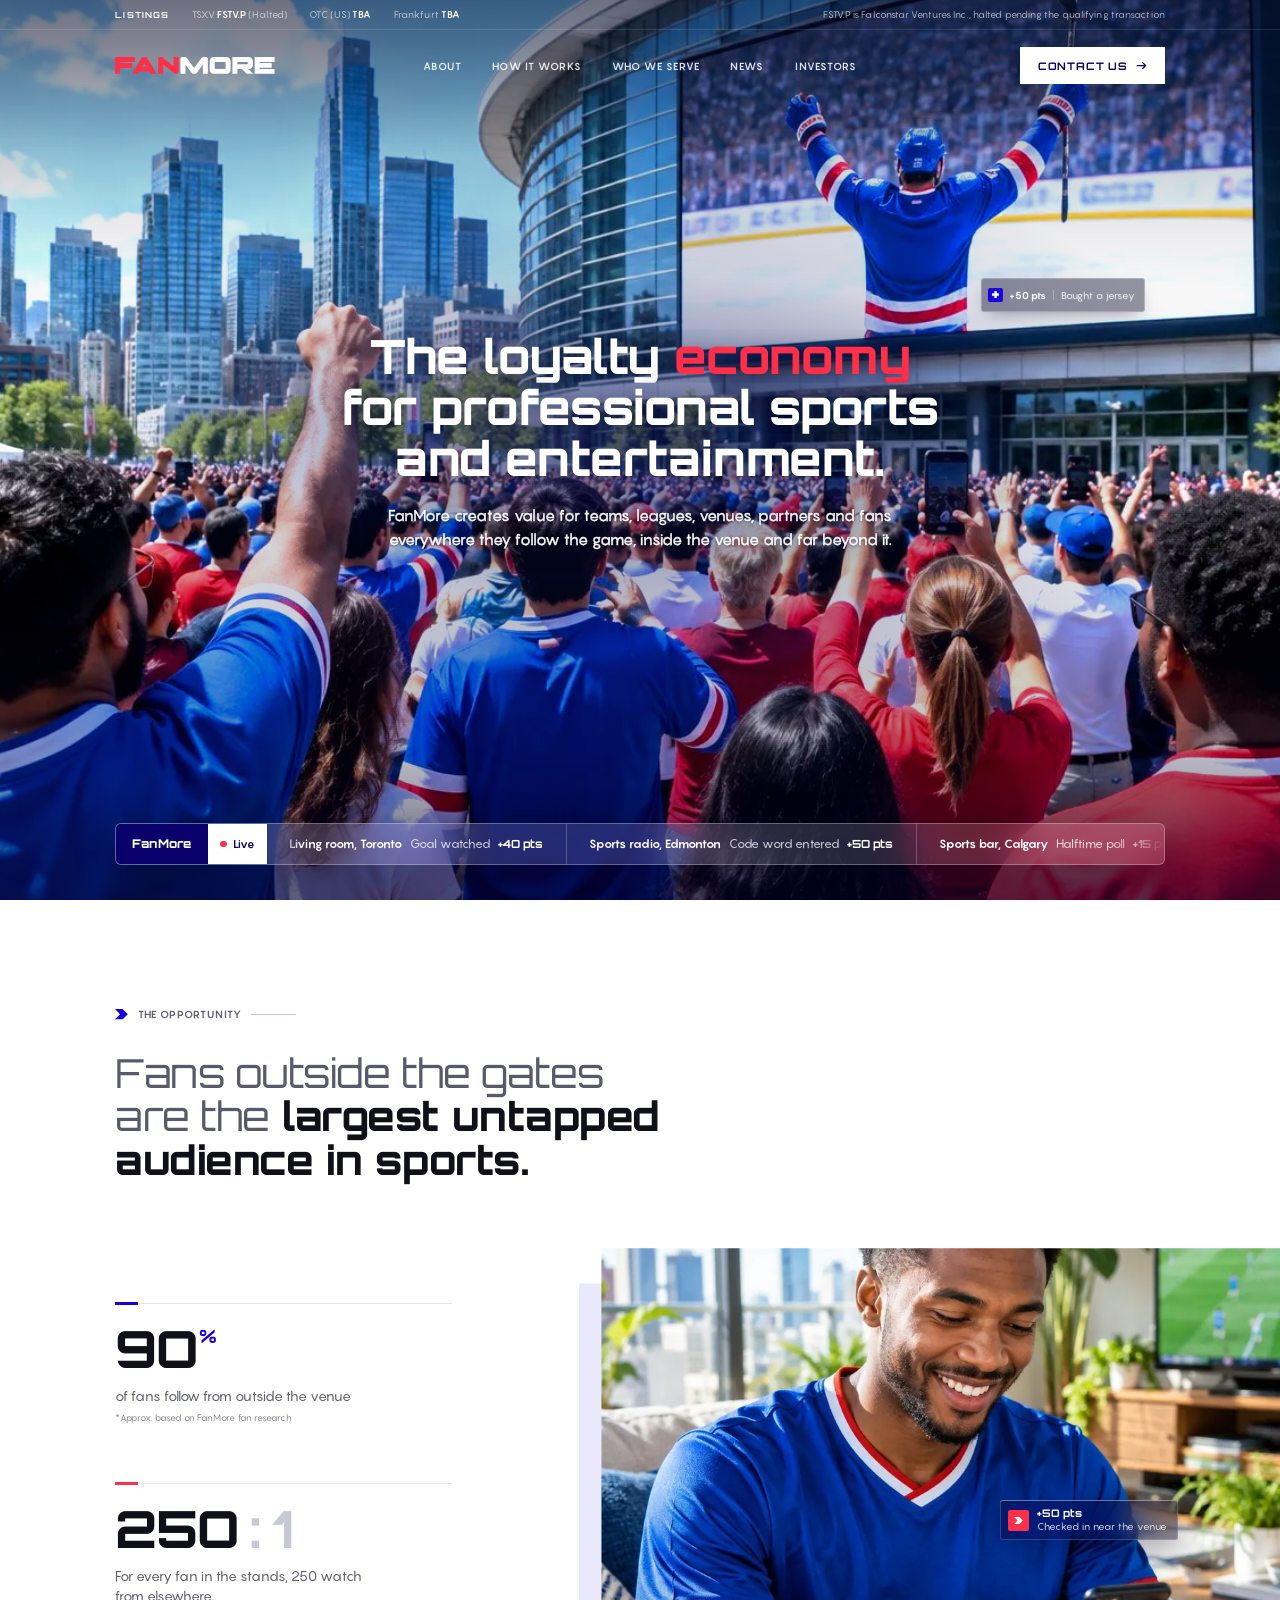
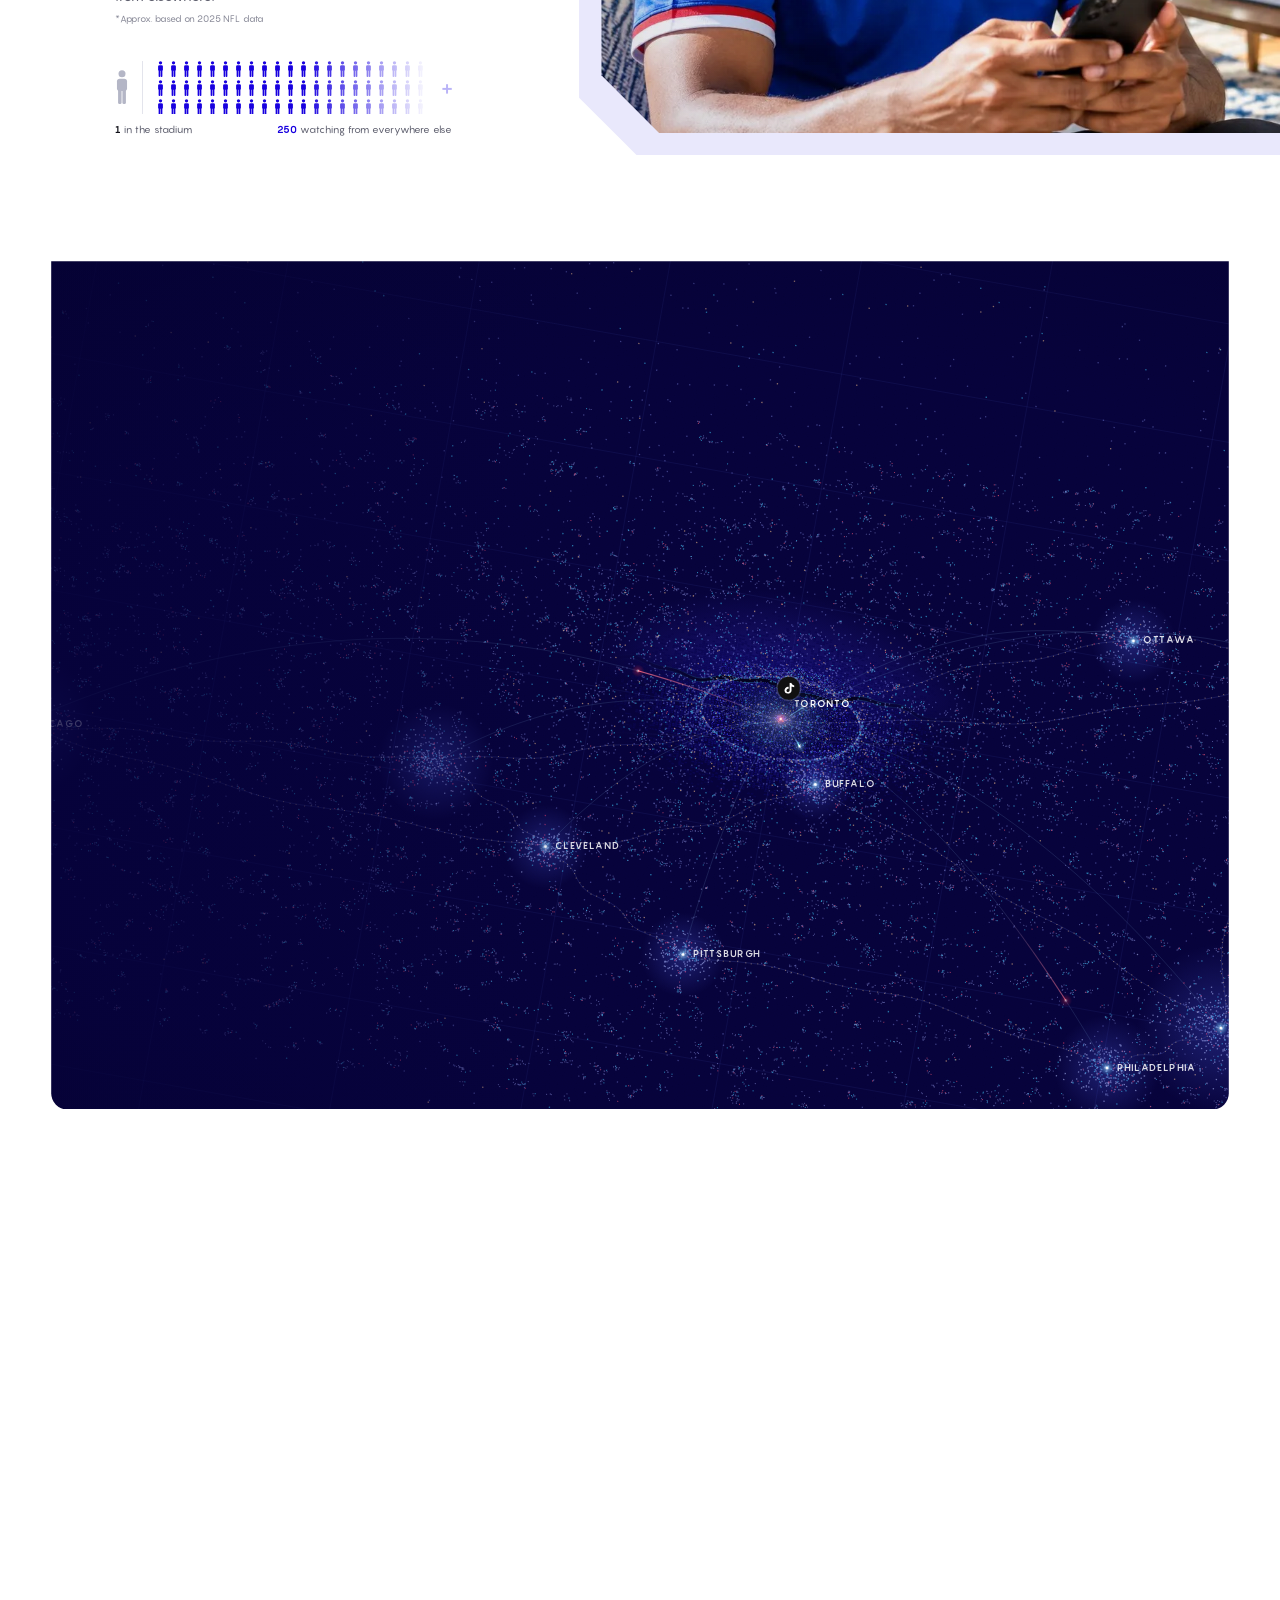
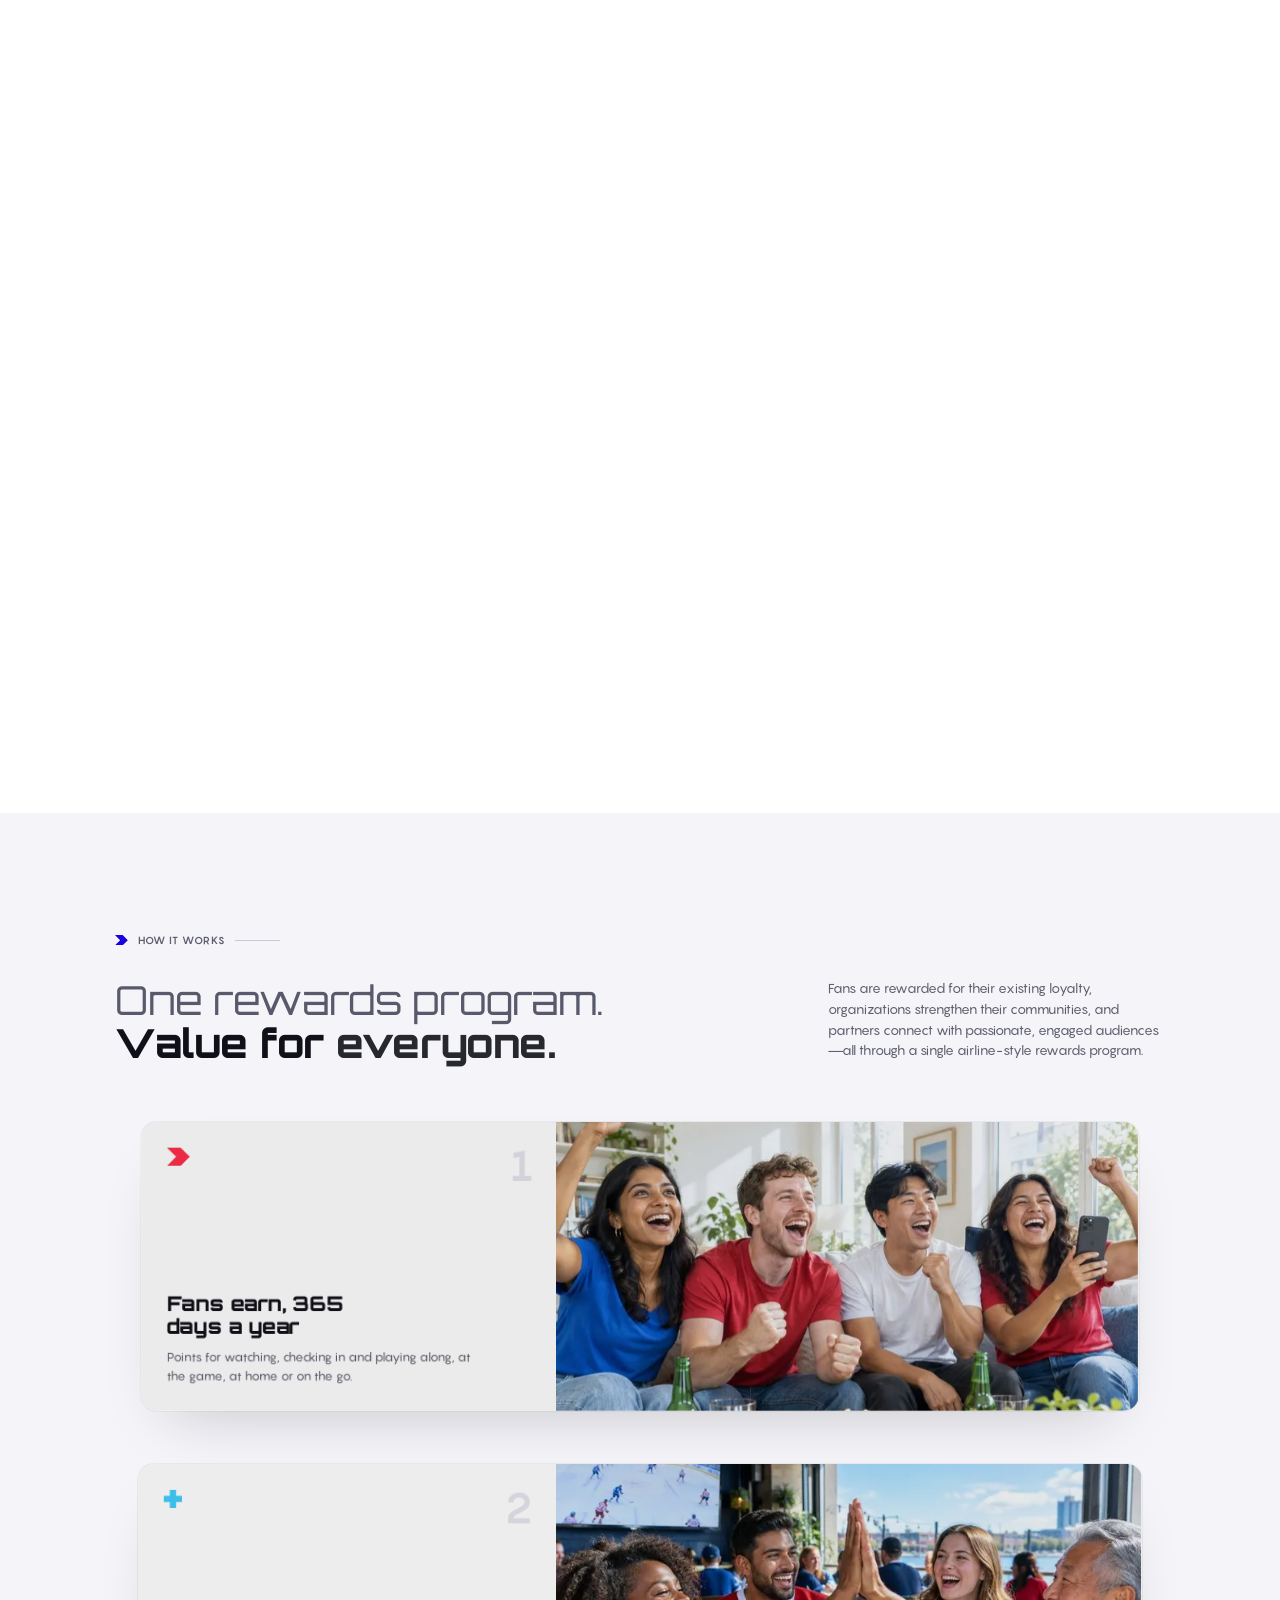
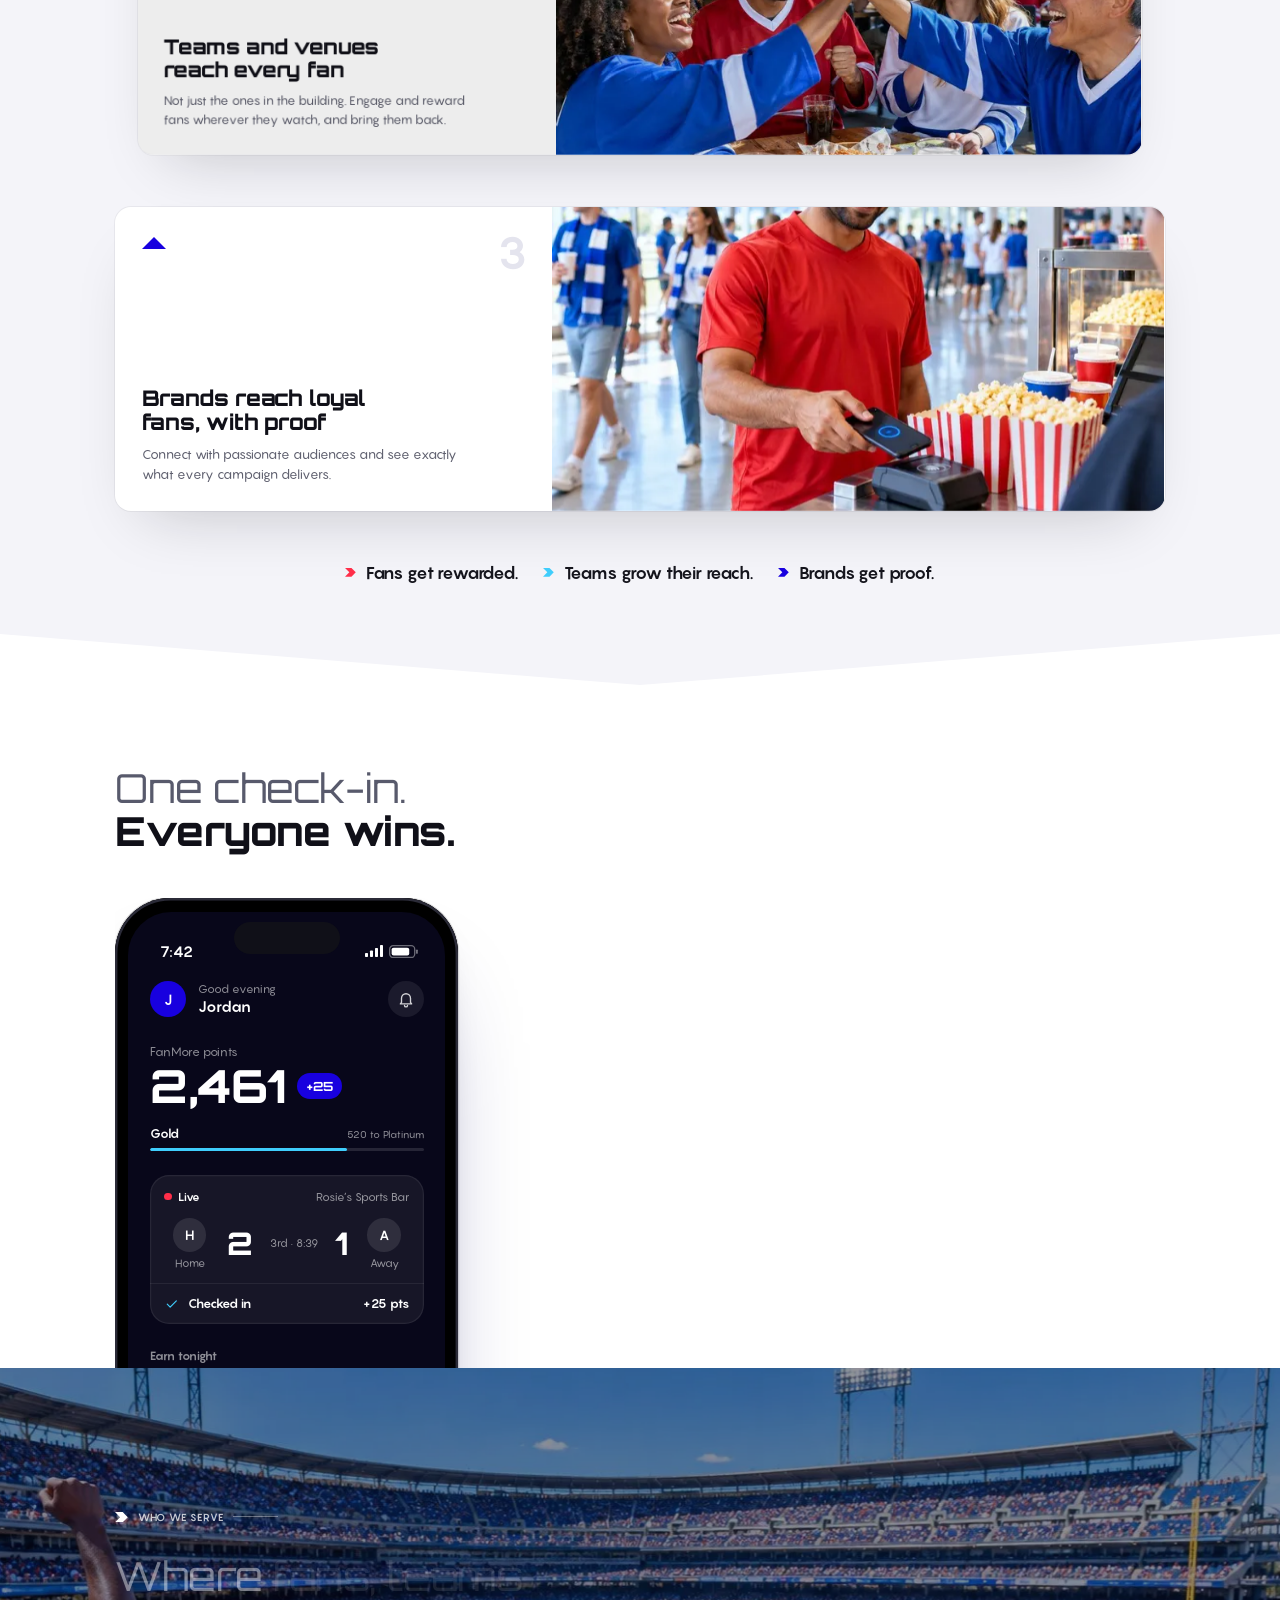
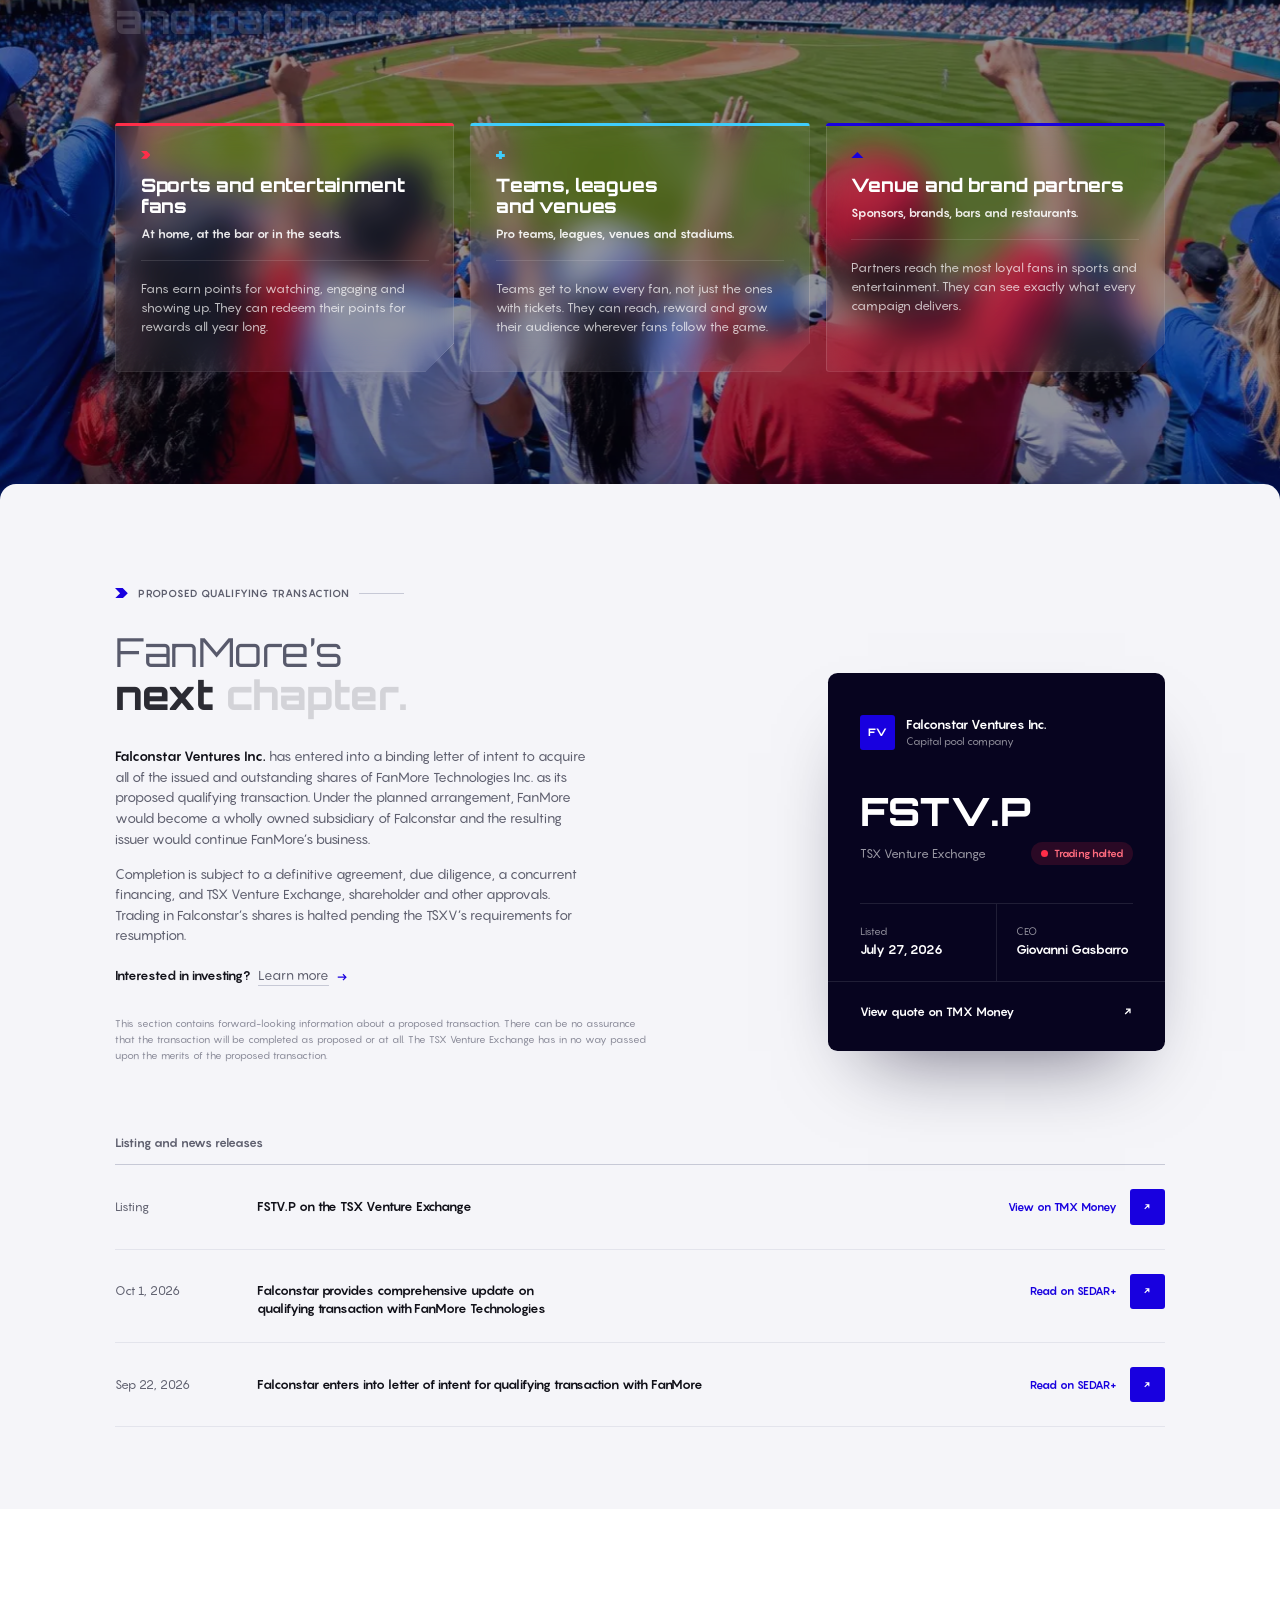
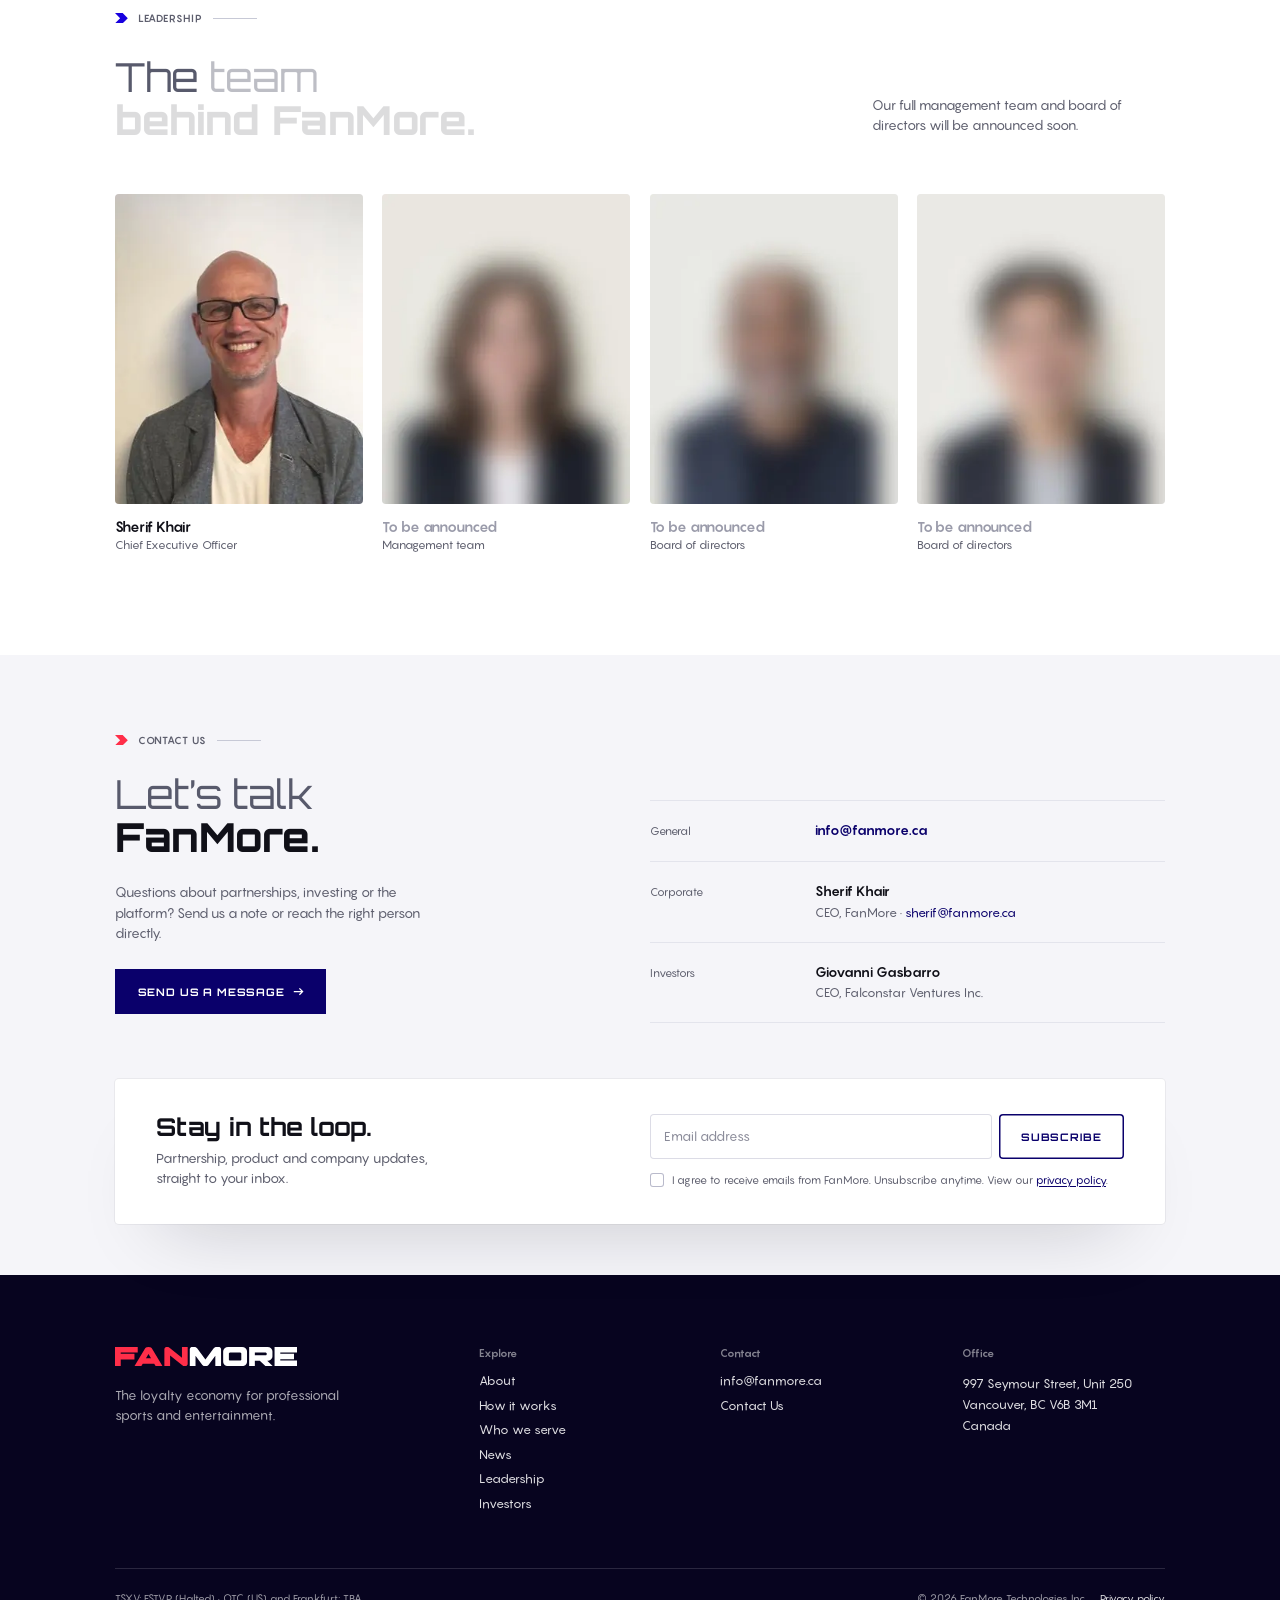
==== commit 40e7aaf2: "Review build" ====
--- a/index.html
+++ b/index.html
@@ -11,4 +11,4 @@
     fit();
     addEventListener('resize', fit);
   })();
-</script><title>FanMore | The loyalty economy for professional sports and entertainment</title><meta name="description" content="FanMore creates value for teams, leagues, venues, partners and fans everywhere they follow the game, inside the venue and far beyond it."><link rel="canonical" href="https://fanmore.ca/"><meta property="og:type" content="website"><meta property="og:site_name" content="FanMore"><meta property="og:title" content="FanMore | The loyalty economy for professional sports and entertainment"><meta property="og:description" content="FanMore creates value for teams, leagues, venues, partners and fans everywhere they follow the game, inside the venue and far beyond it."><meta property="og:url" content="https://fanmore.ca/"><meta property="og:image" content="https://fanmore.ca/og-image.jpg"><meta property="og:image:alt" content="FanMore: the loyalty economy for professional sports and entertainment."><meta property="og:locale" content="en_CA"><meta name="twitter:card" content="summary_large_image"><meta name="twitter:title" content="FanMore | The loyalty economy for professional sports and entertainment"><meta name="twitter:description" content="FanMore creates value for teams, leagues, venues, partners and fans everywhere they follow the game, inside the venue and far beyond it."><meta name="twitter:image" content="https://fanmore.ca/og-image.jpg"><script type="application/ld+json">{"@context":"https://schema.org","@type":"Organization","name":"FanMore","legalName":"FanMore Technologies Inc.","url":"https://fanmore.ca/","logo":"https://fanmore.ca/apple-touch-icon.png","email":"info@fanmore.ca","foundingDate":"2024","description":"FanMore creates value for teams, leagues, venues, partners and fans everywhere they follow the game, inside the venue and far beyond it.","address":{"@type":"PostalAddress","streetAddress":"997 Seymour Street, Unit 250","addressLocality":"Vancouver","addressRegion":"BC","postalCode":"V6B 3M1","addressCountry":"CA"}}</script><meta name="theme-color" content="#0A006B"><link rel="icon" href="./favicon.ico" sizes="any"><link rel="icon" href="./favicon.svg" type="image/svg+xml"><link rel="apple-touch-icon" href="./apple-touch-icon.png"><link rel="sitemap" href="./sitemap-index.xml"><!-- The fonts used above the fold, fetched alongside the CSS instead of after it. --><link rel="preload" href="./fonts/orbitron-800.woff2" as="font" type="font/woff2" crossorigin><link rel="preload" href="./fonts/pangram-regular.woff2" as="font" type="font/woff2" crossorigin><link rel="preload" href="./fonts/pangram-bold.woff2" as="font" type="font/woff2" crossorigin><link rel="stylesheet" href="./_astro/_astro_assets.C_GrNzog.css"><link rel="stylesheet" href="./_astro/index.D328Ds6e.css"><link rel="stylesheet" href="./_astro/NextChapter.CQB_YSPm.css"><link rel="stylesheet" href="./_astro/ContactSection.Cgo63Gof.css"><script type="module" src="./_astro/page.BsuiZEAU.js"></script></head><body><a class="skip-link" href="#main">Skip to content</a><header class="site-header site-header--fixed" data-astro-cid-vwn3tmth><div class="lst" data-astro-cid-vwn3tmth><span class="lst__label" data-astro-cid-vwn3tmth>Listings</span><span data-astro-cid-vwn3tmth>TSXV <b data-astro-cid-vwn3tmth>FSTV.P</b><span class="lst__note" data-astro-cid-vwn3tmth> (Halted)</span></span><span data-astro-cid-vwn3tmth>OTC (US) <b data-astro-cid-vwn3tmth>TBA</b></span><span data-astro-cid-vwn3tmth>Frankfurt <b data-astro-cid-vwn3tmth>TBA</b></span><span class="lst__foot" data-astro-cid-vwn3tmth>FSTV.P is Falconstar Ventures Inc., halted pending the qualifying transaction</span></div><div class="tn" data-astro-cid-vwn3tmth><a class="tn__logo" href="./index.html" aria-label="FanMore home" data-astro-cid-vwn3tmth><svg role="img" aria-label="FanMore" viewBox="36 -656 6232 656" xmlns="http://www.w3.org/2000/svg"><g transform="scale(1,-1)"><g fill="#FF2E49"><path d="M701 423H232V465H813V656H36V0H232V231H701Z"></path><path transform="translate(674 0)" d="M754 0H988L620 615Q593 642 562 649Q531 656 507 656Q483 656 452 649Q421 642 394 615L26 0H260L311 85H702ZM507 416 593 271H420Z"></path><path transform="translate(1688 0)" d="M637 41Q663 19 680.5 9.5Q698 0 708 0H777Q783 0 792.5 8.5Q802 17 811 28.5Q820 40 826.5 52.5Q833 65 833 73V656H637V291L232 615Q179 656 161 656H92Q86 656 76.5 648.5Q67 641 58 629.5Q49 618 42.5 605.5Q36 593 36 583V0H232V363Z"></path></g><g fill="currentColor"><path transform="translate(2557 0)" d="M676 41Q650 19 633 9.5Q616 0 606 0H535Q525 0 508 9.5Q491 19 465 41L232 360V0H36V583Q36 593 42.5 605.5Q49 618 58 629.5Q67 641 76.5 648.5Q86 656 92 656H216Q234 656 287 615L570 230L854 615Q907 656 925 656H1049Q1055 656 1064.5 648.5Q1074 641 1083 629.5Q1092 618 1098.5 605.5Q1105 593 1105 583V0H909V360Z"></path><path transform="translate(3698 0)" d="M36 495V161Q36 124 50 94.5Q64 65 87 44Q110 23 140.5 11.5Q171 0 204 0H684Q717 0 747.5 11.5Q778 23 801 44Q824 65 838 94.5Q852 124 852 161V495Q852 532 838 561.5Q824 591 801 612Q778 633 747.5 644.5Q717 656 684 656H204Q171 656 140.5 644.5Q110 633 87 612Q64 591 50 561.5Q36 532 36 495ZM265 465H623Q635 463 644.5 455Q654 447 656 439V219Q656 210 645.5 201.5Q635 193 623 191H265Q253 193 242.5 201.5Q232 210 232 219V439Q234 447 243.5 455Q253 463 265 465Z"></path><path transform="translate(4586 0)" d="M598 0H847L655 184Q690 184 722.5 195Q755 206 779.5 227Q804 248 818.5 277.5Q833 307 833 344V495Q833 532 819 561.5Q805 591 782 612Q759 633 728.5 644.5Q698 656 665 656H36V0H231V184H399ZM604 465Q616 463 625.5 455Q635 447 637 439V404Q637 395 626.5 386.5Q616 378 604 376H231V465Z"></path><path transform="translate(5455 0)" d="M701 423H232V465H813V656H36V0H813V191H232V233H701Z"></path></g></g></svg></a><nav aria-label="Main" data-astro-cid-vwn3tmth><ul role="list" data-astro-cid-vwn3tmth><li data-astro-cid-vwn3tmth><a href="./about/index.html" data-astro-cid-vwn3tmth>About</a></li><li data-astro-cid-vwn3tmth><a href="./index.html#how" data-astro-cid-vwn3tmth>How it works</a></li><li data-astro-cid-vwn3tmth><a href="./index.html#serve" data-astro-cid-vwn3tmth>Who we serve</a></li><li data-astro-cid-vwn3tmth><a href="./news/index.html" data-astro-cid-vwn3tmth>News</a></li><li data-astro-cid-vwn3tmth><a href="./investors/index.html" data-astro-cid-vwn3tmth>Investors</a></li></ul></nav><a class="btn btn--white tn__cta" href="./index.html#contact" data-contact data-astro-cid-vwn3tmth>Contact Us<svg class="btn__arrow" viewBox="0 0 14 14" fill="none" stroke="currentColor" stroke-width="1.6" aria-hidden="true"><path d="M1 7h11M8 3l4 4-4 4"></path></svg></a><button class="tn__menu" type="button" aria-label="Open menu" aria-haspopup="dialog" aria-expanded="false" aria-controls="mobile-menu" data-menu-open data-astro-cid-vwn3tmth><i data-astro-cid-vwn3tmth></i></button></div></header><main id="main" tabindex="-1"><div><section class="hero" id="top" aria-label="Introduction" data-hero="pinned" data-astro-cid-5ivlo7vc><div class="hero__media" data-astro-cid-5ivlo7vc><img src="./_astro/hero-plaza.D-T6SO9A_1RA79L.webp" srcset="./_astro/hero-plaza.D-T6SO9A_1V16nm.webp 768w, ./_astro/hero-plaza.D-T6SO9A_AoHoQ.webp 1152w, ./_astro/hero-plaza.D-T6SO9A_1RA79L.webp 1536w" alt="Fans gathered outside a venue on game day, cheering a goal on a giant screen" sizes="100vw" loading="eager" fetchpriority="high" decoding="async" data-astro-cid-5ivlo7vc="true" width="1536" height="864"></div><div class="hero__pills" aria-hidden="true" data-hero-pills data-astro-cid-5ivlo7vc><span class="pill hero__pill-src" data-pill-src data-astro-cid-5ivlo7vc><i class="pill__icon" data-astro-cid-5ivlo7vc><svg class="shape shape--plus" viewBox="0 0 85 85" fill="currentColor" aria-hidden="true"><path d="M28 0V28H0V57H28V85H57V57H85V28H57V0Z"></path></svg></i><b data-astro-cid-5ivlo7vc>+25 pts</b><span class="pill__note" data-astro-cid-5ivlo7vc>Checked in</span></span><span class="pill hero__pill-src" data-pill-src data-astro-cid-5ivlo7vc><i class="pill__icon" data-astro-cid-5ivlo7vc><svg class="shape shape--plus" viewBox="0 0 85 85" fill="currentColor" aria-hidden="true"><path d="M28 0V28H0V57H28V85H57V57H85V28H57V0Z"></path></svg></i><b data-astro-cid-5ivlo7vc>+15 pts</b><span class="pill__note" data-astro-cid-5ivlo7vc>Bought a drink</span></span><span class="pill hero__pill-src" data-pill-src data-astro-cid-5ivlo7vc><i class="pill__icon" data-astro-cid-5ivlo7vc><svg class="shape shape--plus" viewBox="0 0 85 85" fill="currentColor" aria-hidden="true"><path d="M28 0V28H0V57H28V85H57V57H85V28H57V0Z"></path></svg></i><b data-astro-cid-5ivlo7vc>+10 pts</b><span class="pill__note" data-astro-cid-5ivlo7vc>Halftime poll</span></span><span class="pill hero__pill-src" data-pill-src data-astro-cid-5ivlo7vc><i class="pill__icon" data-astro-cid-5ivlo7vc><svg class="shape shape--plus" viewBox="0 0 85 85" fill="currentColor" aria-hidden="true"><path d="M28 0V28H0V57H28V85H57V57H85V28H57V0Z"></path></svg></i><b data-astro-cid-5ivlo7vc>+50 pts</b><span class="pill__note" data-astro-cid-5ivlo7vc>Bought a jersey</span></span><span class="pill hero__pill-src" data-pill-src data-astro-cid-5ivlo7vc><i class="pill__icon" data-astro-cid-5ivlo7vc><svg class="shape shape--plus" viewBox="0 0 85 85" fill="currentColor" aria-hidden="true"><path d="M28 0V28H0V57H28V85H57V57H85V28H57V0Z"></path></svg></i><b data-astro-cid-5ivlo7vc>+20 pts</b><span class="pill__note" data-astro-cid-5ivlo7vc>Shared a goal</span></span><span class="pill hero__pill-src" data-pill-src data-astro-cid-5ivlo7vc><i class="pill__icon" data-astro-cid-5ivlo7vc><svg class="shape shape--plus" viewBox="0 0 85 85" fill="currentColor" aria-hidden="true"><path d="M28 0V28H0V57H28V85H57V57H85V28H57V0Z"></path></svg></i><b data-astro-cid-5ivlo7vc>+15 pts</b><span class="pill__note" data-astro-cid-5ivlo7vc>Grabbed a snack</span></span><span class="pill hero__pill-src" data-pill-src data-astro-cid-5ivlo7vc><i class="pill__icon" data-astro-cid-5ivlo7vc><svg class="shape shape--plus" viewBox="0 0 85 85" fill="currentColor" aria-hidden="true"><path d="M28 0V28H0V57H28V85H57V57H85V28H57V0Z"></path></svg></i><b data-astro-cid-5ivlo7vc>+40 pts</b><span class="pill__note" data-astro-cid-5ivlo7vc>Referred a friend</span></span><span class="pill hero__pill-src" data-pill-src data-astro-cid-5ivlo7vc><i class="pill__icon" data-astro-cid-5ivlo7vc><svg class="shape shape--plus" viewBox="0 0 85 85" fill="currentColor" aria-hidden="true"><path d="M28 0V28H0V57H28V85H57V57H85V28H57V0Z"></path></svg></i><b data-astro-cid-5ivlo7vc>+25 pts</b><span class="pill__note" data-astro-cid-5ivlo7vc>Scanned a ticket</span></span></div><div class="hero__shade" aria-hidden="true" data-astro-cid-5ivlo7vc></div><div class="hero__dim" aria-hidden="true" data-astro-cid-5ivlo7vc></div><div class="hero__content" data-hero-text data-astro-cid-5ivlo7vc><h1 data-astro-cid-5ivlo7vc><span class="hero__line" data-astro-cid-5ivlo7vc><span data-astro-cid-5ivlo7vc>The loyalty <em data-astro-cid-5ivlo7vc>economy</em></span></span> <span class="hero__line" data-astro-cid-5ivlo7vc><span data-astro-cid-5ivlo7vc>for professional sports</span></span> <span class="hero__line" data-astro-cid-5ivlo7vc><span data-astro-cid-5ivlo7vc>and entertainment.</span></span></h1><p data-astro-cid-5ivlo7vc>FanMore creates value for teams, leagues, venues, partners and fans everywhere they follow the game, inside the venue and far beyond it.</p></div><div class="tk" aria-hidden="true" data-hero-text data-astro-cid-5ivlo7vc><span class="tk__brand" data-astro-cid-5ivlo7vc>FanMore</span><span class="tk__live" data-astro-cid-5ivlo7vc><i data-astro-cid-5ivlo7vc></i>Live</span><div class="tk__track" data-astro-cid-5ivlo7vc><ul class="tk__list" data-astro-cid-5ivlo7vc><li data-astro-cid-5ivlo7vc><span class="tk__where" data-astro-cid-5ivlo7vc>Living room, Toronto</span><span class="tk__what" data-astro-cid-5ivlo7vc>Goal watched</span><span class="tk__pts" data-astro-cid-5ivlo7vc>+4O pts</span></li><li data-astro-cid-5ivlo7vc><span class="tk__where" data-astro-cid-5ivlo7vc>Sports radio, Edmonton</span><span class="tk__what" data-astro-cid-5ivlo7vc>Code word entered</span><span class="tk__pts" data-astro-cid-5ivlo7vc>+5O pts</span></li><li data-astro-cid-5ivlo7vc><span class="tk__where" data-astro-cid-5ivlo7vc>Sports bar, Calgary</span><span class="tk__what" data-astro-cid-5ivlo7vc>Halftime poll</span><span class="tk__pts" data-astro-cid-5ivlo7vc>+15 pts</span></li><li data-astro-cid-5ivlo7vc><span class="tk__where" data-astro-cid-5ivlo7vc>Outside the venue</span><span class="tk__what" data-astro-cid-5ivlo7vc>Checked in</span><span class="tk__pts" data-astro-cid-5ivlo7vc>+25 pts</span></li><li data-astro-cid-5ivlo7vc><span class="tk__where" data-astro-cid-5ivlo7vc>Cottage, Muskoka</span><span class="tk__what" data-astro-cid-5ivlo7vc>Overtime winner</span><span class="tk__pts" data-astro-cid-5ivlo7vc>+6O pts</span></li><li data-astro-cid-5ivlo7vc><span class="tk__where" data-astro-cid-5ivlo7vc>Commute, Vancouver</span><span class="tk__what" data-astro-cid-5ivlo7vc>Trivia streak</span><span class="tk__pts" data-astro-cid-5ivlo7vc>+2O pts</span></li><li data-astro-cid-5ivlo7vc><span class="tk__where" data-astro-cid-5ivlo7vc>Watch party, Montréal</span><span class="tk__what" data-astro-cid-5ivlo7vc>Seat upgrade redeemed</span><span class="tk__pts" data-astro-cid-5ivlo7vc>−5OO pts</span></li></ul><ul class="tk__list" data-astro-cid-5ivlo7vc><li data-astro-cid-5ivlo7vc><span class="tk__where" data-astro-cid-5ivlo7vc>Living room, Toronto</span><span class="tk__what" data-astro-cid-5ivlo7vc>Goal watched</span><span class="tk__pts" data-astro-cid-5ivlo7vc>+4O pts</span></li><li data-astro-cid-5ivlo7vc><span class="tk__where" data-astro-cid-5ivlo7vc>Sports radio, Edmonton</span><span class="tk__what" data-astro-cid-5ivlo7vc>Code word entered</span><span class="tk__pts" data-astro-cid-5ivlo7vc>+5O pts</span></li><li data-astro-cid-5ivlo7vc><span class="tk__where" data-astro-cid-5ivlo7vc>Sports bar, Calgary</span><span class="tk__what" data-astro-cid-5ivlo7vc>Halftime poll</span><span class="tk__pts" data-astro-cid-5ivlo7vc>+15 pts</span></li><li data-astro-cid-5ivlo7vc><span class="tk__where" data-astro-cid-5ivlo7vc>Outside the venue</span><span class="tk__what" data-astro-cid-5ivlo7vc>Checked in</span><span class="tk__pts" data-astro-cid-5ivlo7vc>+25 pts</span></li><li data-astro-cid-5ivlo7vc><span class="tk__where" data-astro-cid-5ivlo7vc>Cottage, Muskoka</span><span class="tk__what" data-astro-cid-5ivlo7vc>Overtime winner</span><span class="tk__pts" data-astro-cid-5ivlo7vc>+6O pts</span></li><li data-astro-cid-5ivlo7vc><span class="tk__where" data-astro-cid-5ivlo7vc>Commute, Vancouver</span><span class="tk__what" data-astro-cid-5ivlo7vc>Trivia streak</span><span class="tk__pts" data-astro-cid-5ivlo7vc>+2O pts</span></li><li data-astro-cid-5ivlo7vc><span class="tk__where" data-astro-cid-5ivlo7vc>Watch party, Montréal</span><span class="tk__what" data-astro-cid-5ivlo7vc>Seat upgrade redeemed</span><span class="tk__pts" data-astro-cid-5ivlo7vc>−5OO pts</span></li></ul></div></div></section><script type="module" src="./_astro/Hero.astro_astro_type_script_index_0_lang.BkLAp6dj.js"></script><section class="op" id="about" aria-labelledby="op-title" data-astro-cid-tkrxar6q><p class="tag" data-reveal><svg class="shape shape--chevron tag__mark" viewBox="0 0 384 308" fill="currentColor" aria-hidden="true"><path d="M0 0L154 154L0 308L230 308L384 154L230 0Z"></path></svg>The Opportunity<span class="tag__line" aria-hidden="true"></span></p><h2 id="op-title" data-lit class="h2"><span class="h2__light"><span class="word" style="--i:0">Fans</span> <span class="word" style="--i:1">outside</span> <span class="word" style="--i:2">the</span> <span class="word" style="--i:3">gates</span> <span class="word" style="--i:4">are</span> <span class="word" style="--i:5">the</span></span> <span class="word" style="--i:6">largest</span> <span class="word" style="--i:7">untapped</span> <span class="word" style="--i:8">audience</span> <span class="word" style="--i:9">in</span> <span class="word" style="--i:10">sports.</span></h2><div class="op__row" data-astro-cid-tkrxar6q><div class="op__stats" data-astro-cid-tkrxar6q><dl data-astro-cid-tkrxar6q><div class="st" data-reveal data-astro-cid-tkrxar6q><dt class="st__n" data-astro-cid-tkrxar6q><span class="sr-only" data-astro-cid-tkrxar6q>About 90 percent</span><span aria-hidden="true" class="st__v" data-count="90" data-orbitron data-astro-cid-tkrxar6q>9O</span><sup aria-hidden="true" data-astro-cid-tkrxar6q>%</sup></dt><dd data-astro-cid-tkrxar6q><p data-astro-cid-tkrxar6q>of fans follow from outside the venue</p><p class="st__fn" data-astro-cid-tkrxar6q>*Approx. based on FanMore fan research</p></dd></div><div class="st" data-reveal data-astro-cid-tkrxar6q><dt class="st__n" data-astro-cid-tkrxar6q><span class="sr-only" data-astro-cid-tkrxar6q>About 250 to 1</span><span aria-hidden="true" class="st__v" data-count="250" data-orbitron data-astro-cid-tkrxar6q>25O</span><span aria-hidden="true" class="st__r" data-astro-cid-tkrxar6q><b data-astro-cid-tkrxar6q>:</b>1</span></dt><dd data-astro-cid-tkrxar6q><p data-astro-cid-tkrxar6q>For every fan in the stands, 250 watch from elsewhere.</p><p class="st__fn" data-astro-cid-tkrxar6q>*Approx. based on 2025 NFL data</p></dd></div></dl><div class="ppl" aria-hidden="true" data-reveal data-astro-cid-tkrxar6q><div class="ppl__row" data-astro-cid-tkrxar6q><div class="ppl__one" data-astro-cid-tkrxar6q><i data-astro-cid-tkrxar6q></i></div><span class="ppl__div" data-astro-cid-tkrxar6q></span><div class="ppl__many" data-astro-cid-tkrxar6q><div class="ppl__grid" data-astro-cid-tkrxar6q><i style="--i:0" data-astro-cid-tkrxar6q></i><i style="--i:1" data-astro-cid-tkrxar6q></i><i style="--i:2" data-astro-cid-tkrxar6q></i><i style="--i:3" data-astro-cid-tkrxar6q></i><i style="--i:4" data-astro-cid-tkrxar6q></i><i style="--i:5" data-astro-cid-tkrxar6q></i><i style="--i:6" data-astro-cid-tkrxar6q></i><i style="--i:7" data-astro-cid-tkrxar6q></i><i style="--i:8" data-astro-cid-tkrxar6q></i><i style="--i:9" data-astro-cid-tkrxar6q></i><i style="--i:10" data-astro-cid-tkrxar6q></i><i style="--i:11" data-astro-cid-tkrxar6q></i><i style="--i:12" data-astro-cid-tkrxar6q></i><i style="--i:13" data-astro-cid-tkrxar6q></i><i style="--i:14" data-astro-cid-tkrxar6q></i><i style="--i:15" data-astro-cid-tkrxar6q></i><i style="--i:16" data-astro-cid-tkrxar6q></i><i style="--i:17" data-astro-cid-tkrxar6q></i><i style="--i:18" data-astro-cid-tkrxar6q></i><i style="--i:19" data-astro-cid-tkrxar6q></i><i style="--i:20" data-astro-cid-tkrxar6q></i><i style="--i:21" data-astro-cid-tkrxar6q></i><i style="--i:22" data-astro-cid-tkrxar6q></i><i style="--i:23" data-astro-cid-tkrxar6q></i><i style="--i:24" data-astro-cid-tkrxar6q></i><i style="--i:25" data-astro-cid-tkrxar6q></i><i style="--i:26" data-astro-cid-tkrxar6q></i><i style="--i:27" data-astro-cid-tkrxar6q></i><i style="--i:28" data-astro-cid-tkrxar6q></i><i style="--i:29" data-astro-cid-tkrxar6q></i><i style="--i:30" data-astro-cid-tkrxar6q></i><i style="--i:31" data-astro-cid-tkrxar6q></i><i style="--i:32" data-astro-cid-tkrxar6q></i><i style="--i:33" data-astro-cid-tkrxar6q></i><i style="--i:34" data-astro-cid-tkrxar6q></i><i style="--i:35" data-astro-cid-tkrxar6q></i><i style="--i:36" data-astro-cid-tkrxar6q></i><i style="--i:37" data-astro-cid-tkrxar6q></i><i style="--i:38" data-astro-cid-tkrxar6q></i><i style="--i:39" data-astro-cid-tkrxar6q></i><i style="--i:40" data-astro-cid-tkrxar6q></i><i style="--i:41" data-astro-cid-tkrxar6q></i><i style="--i:42" data-astro-cid-tkrxar6q></i><i style="--i:43" data-astro-cid-tkrxar6q></i><i style="--i:44" data-astro-cid-tkrxar6q></i><i style="--i:45" data-astro-cid-tkrxar6q></i><i style="--i:46" data-astro-cid-tkrxar6q></i><i style="--i:47" data-astro-cid-tkrxar6q></i><i style="--i:48" data-astro-cid-tkrxar6q></i><i style="--i:49" data-astro-cid-tkrxar6q></i><i style="--i:50" data-astro-cid-tkrxar6q></i><i style="--i:51" data-astro-cid-tkrxar6q></i><i style="--i:52" data-astro-cid-tkrxar6q></i><i style="--i:53" data-astro-cid-tkrxar6q></i><i style="--i:54" data-astro-cid-tkrxar6q></i><i style="--i:55" data-astro-cid-tkrxar6q></i><i style="--i:56" data-astro-cid-tkrxar6q></i><i style="--i:57" data-astro-cid-tkrxar6q></i><i style="--i:58" data-astro-cid-tkrxar6q></i><i style="--i:59" data-astro-cid-tkrxar6q></i><i style="--i:60" data-astro-cid-tkrxar6q></i><i style="--i:61" data-astro-cid-tkrxar6q></i><i style="--i:62" data-astro-cid-tkrxar6q></i><i style="--i:63" data-astro-cid-tkrxar6q></i><i style="--i:64" data-astro-cid-tkrxar6q></i><i style="--i:65" data-astro-cid-tkrxar6q></i><i style="--i:66" data-astro-cid-tkrxar6q></i><i style="--i:67" data-astro-cid-tkrxar6q></i><i style="--i:68" data-astro-cid-tkrxar6q></i><i style="--i:69" data-astro-cid-tkrxar6q></i><i style="--i:70" data-astro-cid-tkrxar6q></i><i style="--i:71" data-astro-cid-tkrxar6q></i><i style="--i:72" data-astro-cid-tkrxar6q></i><i style="--i:73" data-astro-cid-tkrxar6q></i><i style="--i:74" data-astro-cid-tkrxar6q></i><i style="--i:75" data-astro-cid-tkrxar6q></i><i style="--i:76" data-astro-cid-tkrxar6q></i><i style="--i:77" data-astro-cid-tkrxar6q></i><i style="--i:78" data-astro-cid-tkrxar6q></i><i style="--i:79" data-astro-cid-tkrxar6q></i><i style="--i:80" data-astro-cid-tkrxar6q></i><i style="--i:81" data-astro-cid-tkrxar6q></i><i style="--i:82" data-astro-cid-tkrxar6q></i><i style="--i:83" data-astro-cid-tkrxar6q></i><i style="--i:84" data-astro-cid-tkrxar6q></i><i style="--i:85" data-astro-cid-tkrxar6q></i><i style="--i:86" data-astro-cid-tkrxar6q></i><i style="--i:87" data-astro-cid-tkrxar6q></i><i style="--i:88" data-astro-cid-tkrxar6q></i><i style="--i:89" data-astro-cid-tkrxar6q></i></div><span class="ppl__plus" data-astro-cid-tkrxar6q>+</span></div></div><div class="ppl__cap" data-astro-cid-tkrxar6q><span data-astro-cid-tkrxar6q><b data-astro-cid-tkrxar6q>1</b> in the stadium</span><span data-astro-cid-tkrxar6q><b data-astro-cid-tkrxar6q>250</b> watching from everywhere else</span></div></div></div><div class="op__photo" data-reveal data-astro-cid-tkrxar6q><span class="op__block" aria-hidden="true" data-astro-cid-tkrxar6q></span><div class="op__reveal" data-astro-cid-tkrxar6q><div class="op__frame" data-astro-cid-tkrxar6q><img src="./_astro/opportunity-fans.CNy7kkjH_Z7gqnf.webp" srcset="./_astro/opportunity-fans.CNy7kkjH_ZzKSHB.webp 640w, ./_astro/opportunity-fans.CNy7kkjH_ZDED36.webp 960w, ./_astro/opportunity-fans.CNy7kkjH_Z7gqnf.webp 1024w" alt="A fan outside the venue earning FanMore points on her phone" sizes="(max-width: 900px) 100vw, 60vw" loading="lazy" decoding="async" data-astro-cid-tkrxar6q="true" width="1024" height="1280"></div></div><div class="chip" aria-hidden="true" data-astro-cid-tkrxar6q><span class="chip__mark" data-astro-cid-tkrxar6q><svg class="shape shape--chevron" viewBox="0 0 384 308" fill="currentColor" aria-hidden="true"><path d="M0 0L154 154L0 308L230 308L384 154L230 0Z"></path></svg></span><span class="chip__text" data-chip-text data-astro-cid-tkrxar6q><span data-astro-cid-tkrxar6q><b data-astro-cid-tkrxar6q>+5O pts</b><small data-astro-cid-tkrxar6q>Checked in near the venue</small></span></span></div><template data-chip-moments data-astro-cid-tkrxar6q><span data-astro-cid-tkrxar6q><b data-astro-cid-tkrxar6q>+5O pts</b><small data-astro-cid-tkrxar6q>Checked in near the venue</small></span><span data-astro-cid-tkrxar6q><b data-astro-cid-tkrxar6q>+15 pts</b><small data-astro-cid-tkrxar6q>Halftime poll answered</small></span><span data-astro-cid-tkrxar6q><b data-astro-cid-tkrxar6q>+4O pts</b><small data-astro-cid-tkrxar6q>Goal watched with friends</small></span></template></div></div></section><script type="module" src="./_astro/Opportunity.astro_astro_type_script_index_0_lang.DOhoxwZ7.js"></script><section class="rx" aria-labelledby="rx-t1" data-reach data-target="2846000" data-logo="./_astro/scoreboard-wordmark.BsAdZ44L.png" data-astro-cid-dnvdjqij><div class="rx__stage" data-astro-cid-dnvdjqij><canvas class="rx__city" role="img" aria-label="An illustrated ballpark at night with the surrounding city lit up, showing fans earning points far beyond the venue" data-astro-cid-dnvdjqij></canvas><div class="rx__grain" aria-hidden="true" data-astro-cid-dnvdjqij></div><canvas class="rx__lights" aria-hidden="true" data-astro-cid-dnvdjqij></canvas><div class="rx__vignette" aria-hidden="true" data-astro-cid-dnvdjqij></div><div class="rx__pills" aria-hidden="true" data-astro-cid-dnvdjqij></div><div class="rx__text" data-astro-cid-dnvdjqij><p class="rx__tag" data-astro-cid-dnvdjqij><svg class="shape shape--chevron rx__mark" viewBox="0 0 384 308" fill="currentColor" aria-hidden="true"><path d="M0 0L154 154L0 308L230 308L384 154L230 0Z"></path></svg>The Reach<span class="rx__bar" aria-hidden="true" data-astro-cid-dnvdjqij></span></p><div class="rx__chapters" data-astro-cid-dnvdjqij><div class="rx__chapter is-on" data-astro-cid-dnvdjqij><h2 class="rx__h" id="rx-t1" data-astro-cid-dnvdjqij><span class="rx__light" data-astro-cid-dnvdjqij>For years, rewards</span> lived within the gates.</h2><p data-astro-cid-dnvdjqij>Teams only knew the fans in the building, fans were rewarded at the venue if at all, and partners paid for reach they couldn’t prove.</p></div><div class="rx__chapter" data-astro-cid-dnvdjqij><h2 class="rx__h" id="rx-t2" data-astro-cid-dnvdjqij><span class="rx__light" data-astro-cid-dnvdjqij>With FanMore,</span> reach goes far beyond the venue.</h2><p data-astro-cid-dnvdjqij>Fans earn and redeem points wherever they follow the game, at home, at the bar, on the commute, even in the offseason.</p></div><div class="rx__chapter" data-astro-cid-dnvdjqij><h2 class="rx__h" id="rx-t3" data-astro-cid-dnvdjqij><span class="rx__light" data-astro-cid-dnvdjqij>Now every fan is</span> counted, valued and rewarded.</h2><p data-astro-cid-dnvdjqij>Teams finally know who their fans really are, and partners see what every campaign delivers.</p></div></div><div class="rx__count" aria-hidden="true" data-astro-cid-dnvdjqij><i class="rx__dot" data-astro-cid-dnvdjqij></i><span class="rx__num" data-astro-cid-dnvdjqij>0</span><span class="rx__label" data-astro-cid-dnvdjqij>points earned today</span></div><div class="rx__rail" aria-hidden="true" data-astro-cid-dnvdjqij><i data-astro-cid-dnvdjqij></i><i data-astro-cid-dnvdjqij></i><i data-astro-cid-dnvdjqij></i></div></div></div><script type="application/json" data-reach-pills>[[["+25","Checked in at the game",0],["+15","Bought a drink",1],["+40","Home run celebrated",0],["+10","Seventh-inning poll",2],["+20","Merch pickup",1]],[["+40","Home run watched at home","tv"],["+30","Story shared","ig"],["+20","Sports bar check-in",1],["+50","Radio code word","radio"],["+20","Highlight reposted","tt"],["+15","Watch party joined",0]],[["+40","Game watched at the cottage","tv"],["+18%","Sponsor reach",1,true],["Redeemed","Jersey reward",2,true],["+1","New fan profile",0,true],["+25","Offseason trivia",0],["+24%","Engagement this game",0,true]]]</script></section><script type="module" src="./_astro/Reach.astro_astro_type_script_index_0_lang.CxZLBcMb.js"></script></div><section class="hw" id="how" aria-labelledby="hw-title" data-astro-cid-3daj63ts><p class="tag" data-reveal><svg class="shape shape--chevron tag__mark" viewBox="0 0 384 308" fill="currentColor" aria-hidden="true"><path d="M0 0L154 154L0 308L230 308L384 154L230 0Z"></path></svg>How It Works<span class="tag__line" aria-hidden="true"></span></p><div class="hw__head" data-astro-cid-3daj63ts><h2 id="hw-title" data-lit class="h2"><span class="h2__light"><span class="word" style="--i:0">One</span> <span class="word" style="--i:1">rewards</span> <span class="word" style="--i:2">program.</span></span> <span class="word" style="--i:3">Value</span> <span class="word" style="--i:4">for</span> <span class="word" style="--i:5">everyone.</span></h2><p class="hw__lede rise" data-reveal data-astro-cid-3daj63ts>Fans are rewarded for their existing loyalty, organizations strengthen their communities, and partners connect with passionate, engaged audiences—all through a single airline-style rewards program.</p></div><ol class="stk" role="list" data-stack data-astro-cid-3daj63ts><li class="sk" style="--k:0;--c:var(--red)" data-astro-cid-3daj63ts><article class="sk__card" data-astro-cid-3daj63ts><div class="sk__text" data-astro-cid-3daj63ts><div class="sk__top" data-astro-cid-3daj63ts><i class="sk__icon" data-astro-cid-3daj63ts><svg class="shape shape--chevron" viewBox="0 0 384 308" fill="currentColor" aria-hidden="true"><path d="M0 0L154 154L0 308L230 308L384 154L230 0Z"></path></svg></i><span class="sk__n" aria-hidden="true" data-astro-cid-3daj63ts>1</span></div><div class="sk__body" data-astro-cid-3daj63ts><h3 data-astro-cid-3daj63ts>Fans earn, 365 days a year</h3><p data-astro-cid-3daj63ts>Points for watching, checking in and playing along, at the game, at home or on the go.</p></div></div><div class="sk__photo" data-pill="[&quot;+40&quot;,&quot;Goal watched&quot;,77,66]" data-astro-cid-3daj63ts><img src="./_astro/how-home.CMWvzcfQ_ZtmPCP.webp" srcset="./_astro/how-home.CMWvzcfQ_m6lUN.webp 480w, ./_astro/how-home.CMWvzcfQ_Z2f1rnR.webp 720w, ./_astro/how-home.CMWvzcfQ_ZtmPCP.webp 960w" alt="Friends cheering a game together at home" sizes="(max-width: 900px) 100vw, 55vw" loading="lazy" decoding="async" style="object-position:50% 30%" data-astro-cid-3daj63ts="true" width="960" height="720"></div></article></li><li class="sk" style="--k:1;--c:var(--just-blue)" data-astro-cid-3daj63ts><article class="sk__card" data-astro-cid-3daj63ts><div class="sk__text" data-astro-cid-3daj63ts><div class="sk__top" data-astro-cid-3daj63ts><i class="sk__icon" data-astro-cid-3daj63ts><svg class="shape shape--plus" viewBox="0 0 85 85" fill="currentColor" aria-hidden="true"><path d="M28 0V28H0V57H28V85H57V57H85V28H57V0Z"></path></svg></i><span class="sk__n" aria-hidden="true" data-astro-cid-3daj63ts>2</span></div><div class="sk__body" data-astro-cid-3daj63ts><h3 data-astro-cid-3daj63ts>Teams and venues reach every fan</h3><p data-astro-cid-3daj63ts>Not just the ones in the building. Engage and reward fans wherever they watch, and bring them back.</p></div></div><div class="sk__photo" data-pill="[&quot;+15&quot;,&quot;Halftime poll&quot;,52,63]" data-astro-cid-3daj63ts><img src="./_astro/how-bar.BfI6iaeG_ZxAQUo.webp" srcset="./_astro/how-bar.BfI6iaeG_ZLTBif.webp 480w, ./_astro/how-bar.BfI6iaeG_Zj2ReH.webp 720w, ./_astro/how-bar.BfI6iaeG_ZxAQUo.webp 960w" alt="Fans watching the game at a packed sports bar" sizes="(max-width: 900px) 100vw, 55vw" loading="lazy" decoding="async" style="object-position:50% 40%" data-astro-cid-3daj63ts="true" width="960" height="720"></div></article></li><li class="sk" style="--k:2;--c:var(--blue)" data-astro-cid-3daj63ts><article class="sk__card" data-astro-cid-3daj63ts><div class="sk__text" data-astro-cid-3daj63ts><div class="sk__top" data-astro-cid-3daj63ts><i class="sk__icon" data-astro-cid-3daj63ts><svg class="shape shape--triangle" viewBox="0 0 164 82" fill="currentColor" aria-hidden="true"><path d="M82 0L0 82H164Z"></path></svg></i><span class="sk__n" aria-hidden="true" data-astro-cid-3daj63ts>3</span></div><div class="sk__body" data-astro-cid-3daj63ts><h3 data-astro-cid-3daj63ts>Brands reach loyal fans, with proof</h3><p data-astro-cid-3daj63ts>Connect with passionate audiences and see exactly what every campaign delivers.</p></div></div><div class="sk__photo" data-pill="[&quot;+15&quot;,&quot;Bought a drink&quot;,40,56]" data-astro-cid-3daj63ts><img src="./_astro/how-redeem.CJJ1fCAB_63kV9.webp" srcset="./_astro/how-redeem.CJJ1fCAB_Z2cGFgv.webp 480w, ./_astro/how-redeem.CJJ1fCAB_ZGBii4.webp 720w, ./_astro/how-redeem.CJJ1fCAB_63kV9.webp 960w" alt="A fan tapping her phone to redeem a reward at the venue" sizes="(max-width: 900px) 100vw, 55vw" loading="lazy" decoding="async" style="object-position:60% 82%" data-astro-cid-3daj63ts="true" width="960" height="720"></div></article></li></ol><p class="hw__close" data-reveal data-close data-astro-cid-3daj63ts><span class="is-on" data-astro-cid-3daj63ts><i style="--c:var(--red)" data-astro-cid-3daj63ts><svg class="shape shape--chevron" viewBox="0 0 384 308" fill="currentColor" aria-hidden="true"><path d="M0 0L154 154L0 308L230 308L384 154L230 0Z"></path></svg></i>Fans get rewarded.</span> <span data-astro-cid-3daj63ts><i style="--c:var(--just-blue)" data-astro-cid-3daj63ts><svg class="shape shape--chevron" viewBox="0 0 384 308" fill="currentColor" aria-hidden="true"><path d="M0 0L154 154L0 308L230 308L384 154L230 0Z"></path></svg></i>Teams grow their reach.</span> <span data-astro-cid-3daj63ts><i style="--c:var(--blue)" data-astro-cid-3daj63ts><svg class="shape shape--chevron" viewBox="0 0 384 308" fill="currentColor" aria-hidden="true"><path d="M0 0L154 154L0 308L230 308L384 154L230 0Z"></path></svg></i>Brands get proof.</span> </p></section><script type="module" src="./_astro/HowItWorks.astro_astro_type_script_index_0_lang.CkLNgk3t.js"></script><section class="ci" id="checkin" aria-labelledby="ci-title" data-checkin data-astro-cid-hzvj5npe><div class="ci__grid" data-astro-cid-hzvj5npe><h2 id="ci-title" data-lit class="h2 ci__h"><span class="h2__light"><span class="word" style="--i:0">One</span> <span class="word" style="--i:1">check-in.</span></span> <span class="word" style="--i:2">Everyone</span> <span class="word" style="--i:3">wins.</span></h2><div class="ci__phone" aria-hidden="true" data-astro-cid-hzvj5npe><div class="ph" data-astro-cid-asge6fqx><span class="ph__island" data-astro-cid-asge6fqx></span><div class="ph__screen" data-astro-cid-asge6fqx><div class="ph__status" data-astro-cid-asge6fqx><b data-astro-cid-asge6fqx>7:42</b><span data-astro-cid-asge6fqx><svg viewBox="0 0 18 12" data-astro-cid-asge6fqx><rect x="0" y="8" width="3" height="4" rx=".8" data-astro-cid-asge6fqx></rect><rect x="5" y="5.5" width="3" height="6.5" rx=".8" data-astro-cid-asge6fqx></rect><rect x="10" y="3" width="3" height="9" rx=".8" data-astro-cid-asge6fqx></rect><rect x="15" y="0" width="3" height="12" rx=".8" data-astro-cid-asge6fqx></rect></svg><svg class="ph__battery" viewBox="0 0 27 12" data-astro-cid-asge6fqx><rect x=".6" y=".6" width="22.8" height="10.8" rx="3.2" fill="none" stroke="currentColor" stroke-opacity=".4" stroke-width="1.2" data-astro-cid-asge6fqx></rect><rect x="2.4" y="2.4" width="16" height="7.2" rx="1.8" data-astro-cid-asge6fqx></rect><rect x="24.6" y="4" width="1.6" height="4" rx=".8" fill-opacity=".45" data-astro-cid-asge6fqx></rect></svg></span></div><div class="app is-on" data-app data-astro-cid-asge6fqx><div class="app__head" data-astro-cid-asge6fqx><span class="app__avatar" data-astro-cid-asge6fqx>J</span><span class="app__hi" data-astro-cid-asge6fqx><small data-astro-cid-asge6fqx>Good evening</small><b data-astro-cid-asge6fqx>Jordan</b></span><i class="app__bell" data-astro-cid-asge6fqx><svg viewBox="0 0 24 24" fill="none" stroke="currentColor" stroke-width="1.8" stroke-linecap="round" stroke-linejoin="round" data-astro-cid-asge6fqx><path d="M6 16.5V11a6 6 0 0 1 12 0v5.5l1.5 2h-15z" data-astro-cid-asge6fqx></path><path d="M10 20.5a2 2 0 0 0 4 0" data-astro-cid-asge6fqx></path></svg></i></div><div class="app__points" data-astro-cid-asge6fqx><p class="app__label" data-astro-cid-asge6fqx>FanMore points</p><div class="app__row" data-astro-cid-asge6fqx><p class="app__big" data-from="2455" data-to="2480" data-astro-cid-asge6fqx>2,48O</p><span class="app__delta" data-astro-cid-asge6fqx>+25</span></div><div class="app__tier" data-astro-cid-asge6fqx><b data-astro-cid-asge6fqx>Gold</b><small data-astro-cid-asge6fqx>520 to Platinum</small></div><i class="app__bar" data-astro-cid-asge6fqx><s data-astro-cid-asge6fqx></s></i></div><div class="app__live" data-astro-cid-asge6fqx><div class="app__live-head" data-astro-cid-asge6fqx><span class="app__on-air" data-astro-cid-asge6fqx><i data-astro-cid-asge6fqx></i>Live</span><span data-astro-cid-asge6fqx>Rosie’s Sports Bar</span></div><div class="app__score" data-astro-cid-asge6fqx><span class="app__team" data-astro-cid-asge6fqx><i data-astro-cid-asge6fqx>H</i><small data-astro-cid-asge6fqx>Home</small></span><span class="app__result" data-astro-cid-asge6fqx><b data-astro-cid-asge6fqx>2</b><small data-astro-cid-asge6fqx>3rd · 8:39</small><b data-astro-cid-asge6fqx>1</b></span><span class="app__team" data-astro-cid-asge6fqx><i data-astro-cid-asge6fqx>A</i><small data-astro-cid-asge6fqx>Away</small></span></div><div class="app__checked" data-checked data-astro-cid-asge6fqx><svg viewBox="0 0 24 24" fill="none" stroke="currentColor" stroke-width="1.8" stroke-linecap="round" stroke-linejoin="round" data-astro-cid-asge6fqx><path d="M5 12.5l4.5 4.5L19 7.5" data-astro-cid-asge6fqx></path></svg><span data-astro-cid-asge6fqx>Checked in</span><em data-astro-cid-asge6fqx>+25 pts</em></div></div><p class="app__section" data-astro-cid-asge6fqx>Earn tonight</p><ul class="app__list" data-astro-cid-asge6fqx><li data-astro-cid-asge6fqx><span data-astro-cid-asge6fqx><b data-astro-cid-asge6fqx>Halftime poll</b><small data-astro-cid-asge6fqx>Opens in 6 min</small></span><em data-astro-cid-asge6fqx>+15</em></li></ul><nav class="app__tabs" data-astro-cid-asge6fqx><i class="is-on" data-astro-cid-asge6fqx><svg viewBox="0 0 24 24" fill="none" stroke="currentColor" stroke-width="1.8" stroke-linecap="round" stroke-linejoin="round" data-astro-cid-asge6fqx><path d="M4 11l8-6.5 8 6.5v8.5h-5.5v-5h-5v5H4z" data-astro-cid-asge6fqx></path></svg></i><i data-astro-cid-asge6fqx><svg viewBox="0 0 24 24" fill="none" stroke="currentColor" stroke-width="1.8" stroke-linecap="round" stroke-linejoin="round" data-astro-cid-asge6fqx><rect x="4.5" y="9.5" width="15" height="10.5" rx="1.5" data-astro-cid-asge6fqx></rect><path d="M3.5 9.5h17M12 9.5V20M12 9.5c-1.5-3.6-5.5-4-5.5-1.6 0 1.6 3.3 1.6 5.5 1.6zm0 0c1.5-3.6 5.5-4 5.5-1.6 0 1.6-3.3 1.6-5.5 1.6z" data-astro-cid-asge6fqx></path></svg></i><i data-astro-cid-asge6fqx><svg viewBox="0 0 24 24" fill="none" stroke="currentColor" stroke-width="1.8" stroke-linecap="round" stroke-linejoin="round" data-astro-cid-asge6fqx><path d="M4.5 8.5v-4h4M15.5 4.5h4v4M19.5 15.5v4h-4M8.5 19.5h-4v-4M4.5 12h15" data-astro-cid-asge6fqx></path></svg></i><i data-astro-cid-asge6fqx><svg viewBox="0 0 24 24" fill="none" stroke="currentColor" stroke-width="1.8" stroke-linecap="round" stroke-linejoin="round" data-astro-cid-asge6fqx><circle cx="12" cy="8.5" r="3.8" data-astro-cid-asge6fqx></circle><path d="M4.5 20.5c1-4.2 4-6.4 7.5-6.4s6.5 2.2 7.5 6.4" data-astro-cid-asge6fqx></path></svg></i></nav></div><span class="ph__home" data-astro-cid-asge6fqx></span></div></div></div><div class="ci__results" data-astro-cid-hzvj5npe><ol role="list" data-astro-cid-hzvj5npe><li class="ci__item" style="--c:var(--red)" data-astro-cid-hzvj5npe><span class="ci__tag" data-astro-cid-hzvj5npe><i data-astro-cid-hzvj5npe><svg class="shape shape--chevron" viewBox="0 0 384 308" fill="currentColor" aria-hidden="true"><path d="M0 0L154 154L0 308L230 308L384 154L230 0Z"></path></svg></i>Fan</span><div data-astro-cid-hzvj5npe><p class="ci__value" data-astro-cid-hzvj5npe><span class="sr-only" data-astro-cid-hzvj5npe>+25</span><span class="ci__num" aria-hidden="true" data-pre="+" data-to="25" data-astro-cid-hzvj5npe>+25</span><span class="ci__unit" data-astro-cid-hzvj5npe>points</span></p><p class="ci__cap" data-astro-cid-hzvj5npe>Jordan checks in at Rosie’s and earns on the spot.</p></div></li><li class="ci__item" style="--c:var(--just-blue)" data-astro-cid-hzvj5npe><span class="ci__tag" data-astro-cid-hzvj5npe><i data-astro-cid-hzvj5npe><svg class="shape shape--plus" viewBox="0 0 85 85" fill="currentColor" aria-hidden="true"><path d="M28 0V28H0V57H28V85H57V57H85V28H57V0Z"></path></svg></i>Team</span><div data-astro-cid-hzvj5npe><p class="ci__value" data-astro-cid-hzvj5npe><span class="sr-only" data-astro-cid-hzvj5npe>+1</span><span class="ci__num" aria-hidden="true" data-pre="+" data-to="1" data-astro-cid-hzvj5npe>+1</span><span class="ci__unit" data-astro-cid-hzvj5npe>fan profile</span></p><p class="ci__cap" data-astro-cid-hzvj5npe>The team now knows Jordan, a fan watching 4 km from the venue.</p></div></li><li class="ci__item" style="--c:var(--blue)" data-astro-cid-hzvj5npe><span class="ci__tag" data-astro-cid-hzvj5npe><i data-astro-cid-hzvj5npe><svg class="shape shape--triangle" viewBox="0 0 164 82" fill="currentColor" aria-hidden="true"><path d="M82 0L0 82H164Z"></path></svg></i>Partner</span><div data-astro-cid-hzvj5npe><p class="ci__value" data-astro-cid-hzvj5npe><span class="sr-only" data-astro-cid-hzvj5npe>$18</span><span class="ci__num" aria-hidden="true" data-pre="$" data-to="18" data-astro-cid-hzvj5npe>$18</span><span class="ci__unit" data-astro-cid-hzvj5npe>tracked sale</span></p><p class="ci__cap" data-astro-cid-hzvj5npe>Rosie’s Sports Bar sees exactly what game night brought in.</p></div></li></ol></div></div></section><script type="module" src="./_astro/CheckIn.astro_astro_type_script_index_0_lang.BfHU3dFG.js"></script><section class="wb" id="serve" aria-labelledby="wb-title" data-serve data-astro-cid-dym5rutc><div class="wb__bg rise" data-reveal data-astro-cid-dym5rutc><img src="./_astro/serve-ballpark.BFSh8nlR_xUh3h.webp" srcset="./_astro/serve-ballpark.BFSh8nlR_Z1Sg7zC.webp 768w, ./_astro/serve-ballpark.BFSh8nlR_Z1xPTOK.webp 1152w, ./_astro/serve-ballpark.BFSh8nlR_xUh3h.webp 1536w" alt sizes="100vw" loading="lazy" decoding="async" data-astro-cid-dym5rutc="true" width="1536" height="864"></div><p class="tag tag--light" data-reveal><svg class="shape shape--chevron tag__mark" viewBox="0 0 384 308" fill="currentColor" aria-hidden="true"><path d="M0 0L154 154L0 308L230 308L384 154L230 0Z"></path></svg>Who We Serve<span class="tag__line" aria-hidden="true"></span></p><h2 id="wb-title" data-lit class="h2 wb__h"><span class="h2__light"><span class="word" style="--i:0">Where</span> <span class="word" style="--i:1">fans,</span> <span class="word" style="--i:2">teams</span></span> <span class="word" style="--i:3">and</span> <span class="word" style="--i:4">partners</span> <span class="word" style="--i:5">meet.</span></h2><div class="wb__cards carousel" data-carousel="serve" data-astro-cid-dym5rutc><article class="wb__card rise" data-reveal style="--c:var(--red)" data-astro-cid-dym5rutc><i class="wb__mark" data-astro-cid-dym5rutc><svg class="shape shape--chevron" viewBox="0 0 384 308" fill="currentColor" aria-hidden="true"><path d="M0 0L154 154L0 308L230 308L384 154L230 0Z"></path></svg></i><h3 data-astro-cid-dym5rutc>Sports and entertainment fans</h3><p class="wb__who" data-astro-cid-dym5rutc>At home, at the bar or in the seats.</p><p class="wb__body" data-astro-cid-dym5rutc>Fans earn points for watching, engaging and showing up. They can redeem their points for rewards all year long.</p></article><article class="wb__card rise" data-reveal style="--c:var(--just-blue)" data-astro-cid-dym5rutc><i class="wb__mark" data-astro-cid-dym5rutc><svg class="shape shape--plus" viewBox="0 0 85 85" fill="currentColor" aria-hidden="true"><path d="M28 0V28H0V57H28V85H57V57H85V28H57V0Z"></path></svg></i><h3 data-astro-cid-dym5rutc>Teams, leagues<br data-astro-cid-dym5rutc>and venues</h3><p class="wb__who" data-astro-cid-dym5rutc>Pro teams, leagues, venues and stadiums.</p><p class="wb__body" data-astro-cid-dym5rutc>Teams get to know every fan, not just the ones with tickets. They can reach, reward and grow their audience wherever fans follow the game.</p></article><article class="wb__card rise" data-reveal style="--c:var(--blue)" data-astro-cid-dym5rutc><i class="wb__mark" data-astro-cid-dym5rutc><svg class="shape shape--triangle" viewBox="0 0 164 82" fill="currentColor" aria-hidden="true"><path d="M82 0L0 82H164Z"></path></svg></i><h3 data-astro-cid-dym5rutc>Venue and brand partners</h3><p class="wb__who" data-astro-cid-dym5rutc>Sponsors, brands, bars and restaurants.</p><p class="wb__body" data-astro-cid-dym5rutc>Partners reach the most loyal fans in sports and entertainment. They can see exactly what every campaign delivers.</p></article></div><div class="carousel-dots" data-carousel-dots="serve" aria-label="Who we serve slides" data-astro-cid-dym5rutc><button type="button" aria-label="Show card 1" aria-current="true" data-astro-cid-dym5rutc></button><button type="button" aria-label="Show card 2" aria-current="false" data-astro-cid-dym5rutc></button><button type="button" aria-label="Show card 3" aria-current="false" data-astro-cid-dym5rutc></button></div></section><script type="module" src="./_astro/WhoWeServe.astro_astro_type_script_index_0_lang.IMt8vjEj.js"></script><section class="nc" id="news" aria-labelledby="news-title" data-astro-cid-d6s6pfn7><div class="nc__grid" data-astro-cid-d6s6pfn7><div class="nc__text" data-astro-cid-d6s6pfn7><p class="tag" data-reveal><svg class="shape shape--chevron tag__mark" viewBox="0 0 384 308" fill="currentColor" aria-hidden="true"><path d="M0 0L154 154L0 308L230 308L384 154L230 0Z"></path></svg>Proposed Qualifying Transaction<span class="tag__line" aria-hidden="true"></span></p><h2 id="news-title" data-lit class="h2"><span class="h2__light"><span class="word" style="--i:0">FanMore’s</span></span><br><span class="word" style="--i:1">next</span> <span class="word" style="--i:2">chapter.</span></h2><p class="nc__lede rise" data-reveal data-astro-cid-d6s6pfn7><b data-astro-cid-d6s6pfn7>Falconstar Ventures Inc.</b> has entered into a binding letter of intent to acquire all of the issued and outstanding shares of FanMore Technologies Inc. as its proposed qualifying transaction. Under the planned arrangement, FanMore would become a wholly owned subsidiary of Falconstar and the resulting issuer would continue FanMore’s business.</p><p class="nc__lede nc__sub rise" data-reveal data-astro-cid-d6s6pfn7>Completion is subject to a definitive agreement, due diligence, a concurrent financing, and TSX Venture Exchange, shareholder and other approvals. Trading in Falconstar’s shares is halted pending the TSXV’s requirements for resumption.</p><a class="nc__invest rise" data-reveal href="./investors/index.html" data-astro-cid-d6s6pfn7>Interested in investing?<span data-astro-cid-d6s6pfn7>Learn more</span><svg viewBox="0 0 14 14" fill="none" stroke="currentColor" stroke-width="1.6" aria-hidden="true"><path d="M1 7h11M8 3l4 4-4 4"></path></svg></a><p class="nc__legal rise" data-reveal data-astro-cid-d6s6pfn7>This section contains forward-looking information about a proposed transaction. There can be no assurance that the transaction will be completed as proposed or at all. The TSX Venture Exchange has in no way passed upon the merits of the proposed transaction.</p></div><aside class="qc rise" data-reveal aria-label="Falconstar Ventures Inc. at a glance" data-astro-cid-d6s6pfn7><div class="qc__top" data-astro-cid-d6s6pfn7><span class="qc__mark" aria-hidden="true" data-astro-cid-d6s6pfn7>FV</span><span class="qc__co" data-astro-cid-d6s6pfn7><b data-astro-cid-d6s6pfn7>Falconstar Ventures Inc.</b><small data-astro-cid-d6s6pfn7>Capital pool company</small></span></div><p class="qc__symbol" data-astro-cid-d6s6pfn7>FSTV.P</p><div class="qc__exchange" data-astro-cid-d6s6pfn7><p data-astro-cid-d6s6pfn7>TSX Venture Exchange</p><span class="qc__status" data-astro-cid-d6s6pfn7><i data-astro-cid-d6s6pfn7></i>Trading halted</span></div><dl class="qc__facts" data-astro-cid-d6s6pfn7><div data-astro-cid-d6s6pfn7><dt data-astro-cid-d6s6pfn7>Listed</dt><dd data-astro-cid-d6s6pfn7>July 27, 2026</dd></div><div data-astro-cid-d6s6pfn7><dt data-astro-cid-d6s6pfn7>CEO</dt><dd data-astro-cid-d6s6pfn7>Giovanni Gasbarro</dd></div></dl><a class="qc__link" href="https://money.tmx.com/en/quote/FSTV.P" target="_blank" rel="noopener" data-astro-cid-d6s6pfn7>View quote on TMX Money<span class="sr-only" data-astro-cid-d6s6pfn7> (opens in a new tab)</span><svg viewBox="0 0 14 14" fill="none" stroke="currentColor" stroke-width="1.6" aria-hidden="true"><path d="M4 10L10 4M5 4h5v5"></path></svg></a></aside></div><div class="nc__releases" data-astro-cid-d6s6pfn7><h3 class="nc__h rise" data-reveal data-astro-cid-d6s6pfn7>Listing and news releases</h3><ul class="carousel" role="list" data-carousel="news-releases" data-astro-cid-d6s6pfn7><li class="rise" data-reveal data-astro-cid-d6s6pfn7><a href="https://money.tmx.com/en/quote/FSTV.P" target="_blank" rel="noopener" data-astro-cid-d6s6pfn7><span class="nc__date" data-astro-cid-d6s6pfn7>Listing</span><span class="nc__title" data-astro-cid-d6s6pfn7>FSTV.P on the TSX Venture Exchange</span><span class="nc__go" data-astro-cid-d6s6pfn7>View on TMX Money<span class="sr-only" data-astro-cid-d6s6pfn7> (opens in a new tab)</span><i class="nc__box" data-astro-cid-d6s6pfn7><svg viewBox="0 0 14 14" fill="none" stroke="currentColor" stroke-width="1.6" aria-hidden="true"><path d="M4 10L10 4M5 4h5v5"></path></svg></i></span></a></li><li class="rise" data-reveal data-astro-cid-d6s6pfn7><a href="https://www.sedarplus.ca/csa-party/records/document.html?id=f08bac916c2a71f1fd8d7df5cfe42c370a8af6f2aa8424c9b152d173fdaba7ea" target="_blank" rel="noopener" data-astro-cid-d6s6pfn7><span class="nc__date" data-astro-cid-d6s6pfn7>Oct 1, 2026</span><span class="nc__title" data-astro-cid-d6s6pfn7>Falconstar provides comprehensive update on qualifying transaction with FanMore Technologies</span><span class="nc__go" data-astro-cid-d6s6pfn7>Read on SEDAR+<span class="sr-only" data-astro-cid-d6s6pfn7> (opens in a new tab)</span><i class="nc__box" data-astro-cid-d6s6pfn7><svg viewBox="0 0 14 14" fill="none" stroke="currentColor" stroke-width="1.6" aria-hidden="true"><path d="M4 10L10 4M5 4h5v5"></path></svg></i></span></a></li><li class="rise" data-reveal data-astro-cid-d6s6pfn7><a href="https://www.sedarplus.ca/csa-party/records/document.html?id=eb629dd0be7e40b7ad6b6619948ff8fb1c77275d6e8eeadb5107d6f80dc7e645" target="_blank" rel="noopener" data-astro-cid-d6s6pfn7><span class="nc__date" data-astro-cid-d6s6pfn7>Sep 22, 2026</span><span class="nc__title" data-astro-cid-d6s6pfn7>Falconstar enters into letter of intent for qualifying transaction with FanMore</span><span class="nc__go" data-astro-cid-d6s6pfn7>Read on SEDAR+<span class="sr-only" data-astro-cid-d6s6pfn7> (opens in a new tab)</span><i class="nc__box" data-astro-cid-d6s6pfn7><svg viewBox="0 0 14 14" fill="none" stroke="currentColor" stroke-width="1.6" aria-hidden="true"><path d="M4 10L10 4M5 4h5v5"></path></svg></i></span></a></li></ul><div class="carousel-dots" data-carousel-dots="news-releases" aria-label="News releases slides" data-astro-cid-d6s6pfn7><button type="button" aria-label="Show item 1" aria-current="true" data-astro-cid-d6s6pfn7></button><button type="button" aria-label="Show item 2" aria-current="false" data-astro-cid-d6s6pfn7></button><button type="button" aria-label="Show item 3" aria-current="false" data-astro-cid-d6s6pfn7></button></div></div></section><section class="ld" id="team" aria-labelledby="ld-title" data-astro-cid-zm7qptgg><div class="ld__head" data-astro-cid-zm7qptgg><div data-astro-cid-zm7qptgg><p class="tag" data-reveal><svg class="shape shape--chevron tag__mark" viewBox="0 0 384 308" fill="currentColor" aria-hidden="true"><path d="M0 0L154 154L0 308L230 308L384 154L230 0Z"></path></svg>Leadership<span class="tag__line" aria-hidden="true"></span></p><h2 id="ld-title" data-lit class="h2"><span class="h2__light"><span class="word" style="--i:0">The</span> <span class="word" style="--i:1">team</span></span><br><span class="word" style="--i:2">behind</span> <span class="word" style="--i:3">FanMore.</span></h2></div><p class="ld__note rise" data-reveal data-astro-cid-zm7qptgg>Our full management team and board of directors will be announced soon.</p></div><ul class="ld__grid carousel" role="list" data-carousel="team" data-astro-cid-zm7qptgg><li class="rise" data-reveal data-astro-cid-zm7qptgg><div class="ld__photo" data-astro-cid-zm7qptgg><img src="./_astro/sherif-khair.DZAFNqOQ_Z27Ot58.webp" srcset="./_astro/sherif-khair.DZAFNqOQ_Z7PD1k.webp 320w, ./_astro/sherif-khair.DZAFNqOQ_13xDtC.webp 480w, ./_astro/sherif-khair.DZAFNqOQ_Z27Ot58.webp 640w" alt="Sherif Khair" sizes="(max-width: 900px) 84vw, 22vw" loading="lazy" decoding="async" data-astro-cid-zm7qptgg="true" width="640" height="800"></div><h3 data-astro-cid-zm7qptgg>Sherif Khair</h3><p data-astro-cid-zm7qptgg>Chief Executive Officer</p></li><li class="rise is-tba" data-reveal data-astro-cid-zm7qptgg><div class="ld__photo" data-astro-cid-zm7qptgg><img src="./_astro/placeholder-1.gCRN3x16_1odOf4.webp" srcset="./_astro/placeholder-1.gCRN3x16_2lqg09.webp 320w, ./_astro/placeholder-1.gCRN3x16_1vBFfu.webp 480w, ./_astro/placeholder-1.gCRN3x16_1odOf4.webp 640w" alt sizes="(max-width: 900px) 84vw, 22vw" loading="lazy" decoding="async" data-astro-cid-zm7qptgg="true" width="640" height="800"></div><h3 data-astro-cid-zm7qptgg>To be announced</h3><p data-astro-cid-zm7qptgg>Management team</p></li><li class="rise is-tba" data-reveal data-astro-cid-zm7qptgg><div class="ld__photo" data-astro-cid-zm7qptgg><img src="./_astro/placeholder-2.qafmysi7_Z27yK8s.webp" srcset="./_astro/placeholder-2.qafmysi7_Z1amjnn.webp 320w, ./_astro/placeholder-2.qafmysi7_Z20aT82.webp 480w, ./_astro/placeholder-2.qafmysi7_Z27yK8s.webp 640w" alt sizes="(max-width: 900px) 84vw, 22vw" loading="lazy" decoding="async" data-astro-cid-zm7qptgg="true" width="640" height="800"></div><h3 data-astro-cid-zm7qptgg>To be announced</h3><p data-astro-cid-zm7qptgg>Board of directors</p></li><li class="rise is-tba" data-reveal data-astro-cid-zm7qptgg><div class="ld__photo" data-astro-cid-zm7qptgg><img src="./_astro/placeholder-3.BrawtP4f_ZhmIfz.webp" srcset="./_astro/placeholder-3.BrawtP4f_EOHuv.webp 320w, ./_astro/placeholder-3.BrawtP4f_Z9XRf9.webp 480w, ./_astro/placeholder-3.BrawtP4f_ZhmIfz.webp 640w" alt sizes="(max-width: 900px) 84vw, 22vw" loading="lazy" decoding="async" data-astro-cid-zm7qptgg="true" width="640" height="800"></div><h3 data-astro-cid-zm7qptgg>To be announced</h3><p data-astro-cid-zm7qptgg>Board of directors</p></li></ul><div class="carousel-dots" data-carousel-dots="team" aria-label="Leadership slides" data-astro-cid-zm7qptgg><button type="button" aria-label="Show item 1" aria-current="true" data-astro-cid-zm7qptgg></button><button type="button" aria-label="Show item 2" aria-current="false" data-astro-cid-zm7qptgg></button><button type="button" aria-label="Show item 3" aria-current="false" data-astro-cid-zm7qptgg></button><button type="button" aria-label="Show item 4" aria-current="false" data-astro-cid-zm7qptgg></button></div></section><section class="ct" id="contact" aria-labelledby="contact-title" data-contact-section data-astro-cid-xktzd3nk><div class="ct__grid" data-astro-cid-xktzd3nk><div class="ct__intro" data-astro-cid-xktzd3nk><p class="tag tag--red" data-reveal><svg class="shape shape--chevron tag__mark" viewBox="0 0 384 308" fill="currentColor" aria-hidden="true"><path d="M0 0L154 154L0 308L230 308L384 154L230 0Z"></path></svg>Contact us<span class="tag__line" aria-hidden="true"></span></p><h2 id="contact-title" data-lit class="h2"><span class="h2__light"><span class="word" style="--i:0">Let’s</span> <span class="word" style="--i:1">talk</span></span><br><span class="word" style="--i:2">FanMore.</span></h2><p class="ct__lede lede rise" data-reveal data-astro-cid-xktzd3nk>Questions about partnerships, investing or the platform? Send us a note or reach the right person directly.</p><button class="btn btn--navy btn--lg ct__open rise" type="button" data-contact data-reveal data-astro-cid-xktzd3nk>Send us a message<svg class="btn__arrow" viewBox="0 0 14 14" fill="none" stroke="currentColor" stroke-width="1.6" aria-hidden="true"><path d="M1 7h11M8 3l4 4-4 4"></path></svg></button></div><ul class="ct__list rise" role="list" aria-label="Contacts" data-reveal data-astro-cid-xktzd3nk><li data-astro-cid-xktzd3nk><span data-astro-cid-xktzd3nk>General</span><p data-astro-cid-xktzd3nk><a class="ct__mail" href="mailto:info@fanmore.ca" data-astro-cid-xktzd3nk>info@fanmore.ca</a></p></li><li data-astro-cid-xktzd3nk><span data-astro-cid-xktzd3nk>Corporate</span><p data-astro-cid-xktzd3nk><b data-astro-cid-xktzd3nk>Sherif Khair</b><small data-astro-cid-xktzd3nk>CEO, FanMore · <a href="mailto:sherif@fanmore.ca" data-astro-cid-xktzd3nk>sherif@fanmore.ca</a></small></p></li><li data-astro-cid-xktzd3nk><span data-astro-cid-xktzd3nk>Investors</span><p data-astro-cid-xktzd3nk><b data-astro-cid-xktzd3nk>Giovanni Gasbarro</b><small data-astro-cid-xktzd3nk>CEO, Falconstar Ventures Inc.</small></p></li></ul></div><form class="nl rise" data-reveal data-form method="post" data-demo data-success="You’re on the list!" data-error="Sorry, that didn’t work. Please try again." aria-labelledby="contact-nl-title" data-astro-cid-olyd3e4e><div class="nl__copy" data-astro-cid-olyd3e4e><h3 id="contact-nl-title" data-astro-cid-olyd3e4e>Stay in the loop.</h3><p data-astro-cid-olyd3e4e>Partnership, product and company updates,<br data-astro-cid-olyd3e4e>straight to your inbox.</p></div><div class="nl__fields" data-astro-cid-olyd3e4e><div class="nl__row" data-astro-cid-olyd3e4e><input name="email" type="email" autocomplete="email" placeholder="Email address" aria-label="Email address" required data-validate aria-describedby="contact-nl-email-err" data-astro-cid-olyd3e4e><button type="submit" data-astro-cid-olyd3e4e>Subscribe</button></div><p class="nl__err" id="contact-nl-email-err" data-error-for="email" hidden data-astro-cid-olyd3e4e></p><label class="nl__consent" data-astro-cid-olyd3e4e><input name="consent" type="checkbox" value="yes" required data-validate aria-describedby="contact-nl-consent-err" data-astro-cid-olyd3e4e><span data-astro-cid-olyd3e4e>I agree to receive emails from FanMore. Unsubscribe anytime. View our <a href="./privacy/index.html" data-astro-cid-olyd3e4e>privacy policy</a>.</span></label><p class="nl__err" id="contact-nl-consent-err" data-error-for="consent" hidden data-astro-cid-olyd3e4e></p><input class="nl__trap" name="website" type="text" tabindex="-1" autocomplete="off" aria-hidden="true" data-honeypot data-astro-cid-olyd3e4e><p class="nl__status" role="status" aria-live="polite" data-form-status data-astro-cid-olyd3e4e></p></div></form></section><script type="module" src="./_astro/ContactSection.astro_astro_type_script_index_0_lang.Bt8dsQ8X.js"></script></main><footer class="ft" data-astro-cid-oenwriqq><div class="ft__grid" data-astro-cid-oenwriqq><div class="ft__brand" data-astro-cid-oenwriqq><a class="ft__logo" href="./index.html" aria-label="FanMore home" data-astro-cid-oenwriqq><svg role="img" aria-label="FanMore" viewBox="36 -656 6232 656" xmlns="http://www.w3.org/2000/svg"><g transform="scale(1,-1)"><g fill="#FF2E49"><path d="M701 423H232V465H813V656H36V0H232V231H701Z"></path><path transform="translate(674 0)" d="M754 0H988L620 615Q593 642 562 649Q531 656 507 656Q483 656 452 649Q421 642 394 615L26 0H260L311 85H702ZM507 416 593 271H420Z"></path><path transform="translate(1688 0)" d="M637 41Q663 19 680.5 9.5Q698 0 708 0H777Q783 0 792.5 8.5Q802 17 811 28.5Q820 40 826.5 52.5Q833 65 833 73V656H637V291L232 615Q179 656 161 656H92Q86 656 76.5 648.5Q67 641 58 629.5Q49 618 42.5 605.5Q36 593 36 583V0H232V363Z"></path></g><g fill="currentColor"><path transform="translate(2557 0)" d="M676 41Q650 19 633 9.5Q616 0 606 0H535Q525 0 508 9.5Q491 19 465 41L232 360V0H36V583Q36 593 42.5 605.5Q49 618 58 629.5Q67 641 76.5 648.5Q86 656 92 656H216Q234 656 287 615L570 230L854 615Q907 656 925 656H1049Q1055 656 1064.5 648.5Q1074 641 1083 629.5Q1092 618 1098.5 605.5Q1105 593 1105 583V0H909V360Z"></path><path transform="translate(3698 0)" d="M36 495V161Q36 124 50 94.5Q64 65 87 44Q110 23 140.5 11.5Q171 0 204 0H684Q717 0 747.5 11.5Q778 23 801 44Q824 65 838 94.5Q852 124 852 161V495Q852 532 838 561.5Q824 591 801 612Q778 633 747.5 644.5Q717 656 684 656H204Q171 656 140.5 644.5Q110 633 87 612Q64 591 50 561.5Q36 532 36 495ZM265 465H623Q635 463 644.5 455Q654 447 656 439V219Q656 210 645.5 201.5Q635 193 623 191H265Q253 193 242.5 201.5Q232 210 232 219V439Q234 447 243.5 455Q253 463 265 465Z"></path><path transform="translate(4586 0)" d="M598 0H847L655 184Q690 184 722.5 195Q755 206 779.5 227Q804 248 818.5 277.5Q833 307 833 344V495Q833 532 819 561.5Q805 591 782 612Q759 633 728.5 644.5Q698 656 665 656H36V0H231V184H399ZM604 465Q616 463 625.5 455Q635 447 637 439V404Q637 395 626.5 386.5Q616 378 604 376H231V465Z"></path><path transform="translate(5455 0)" d="M701 423H232V465H813V656H36V0H813V191H232V233H701Z"></path></g></g></svg></a><p data-astro-cid-oenwriqq>The loyalty economy for professional sports and entertainment.</p></div><nav class="ft__col" aria-labelledby="ft-explore" data-astro-cid-oenwriqq><p id="ft-explore" data-astro-cid-oenwriqq>Explore</p><ul role="list" data-astro-cid-oenwriqq><li data-astro-cid-oenwriqq><a href="./about/index.html" data-astro-cid-oenwriqq>About</a></li><li data-astro-cid-oenwriqq><a href="./index.html#how" data-astro-cid-oenwriqq>How it works</a></li><li data-astro-cid-oenwriqq><a href="./index.html#serve" data-astro-cid-oenwriqq>Who we serve</a></li><li data-astro-cid-oenwriqq><a href="./news/index.html" data-astro-cid-oenwriqq>News</a></li><li data-astro-cid-oenwriqq><a href="./about/index.html#leadership" data-astro-cid-oenwriqq>Leadership</a></li><li data-astro-cid-oenwriqq><a href="./investors/index.html" data-astro-cid-oenwriqq>Investors</a></li></ul></nav><div class="ft__col" data-astro-cid-oenwriqq><p data-astro-cid-oenwriqq>Contact</p><ul role="list" data-astro-cid-oenwriqq><li data-astro-cid-oenwriqq><a href="mailto:info@fanmore.ca" data-astro-cid-oenwriqq>info@fanmore.ca</a></li><li data-astro-cid-oenwriqq><a href="./index.html#contact" data-contact data-astro-cid-oenwriqq>Contact Us</a></li></ul></div><div class="ft__col" data-astro-cid-oenwriqq><p data-astro-cid-oenwriqq>Office</p><address data-astro-cid-oenwriqq>997 Seymour Street, Unit 250<br data-astro-cid-oenwriqq>Vancouver, BC V6B 3M1<br data-astro-cid-oenwriqq>Canada</address></div></div><div class="ft__bottom" data-astro-cid-oenwriqq><span data-astro-cid-oenwriqq>TSXV: FSTV.P (Halted) · OTC (US) and Frankfurt: TBA</span><span data-astro-cid-oenwriqq>© 2026 FanMore Technologies Inc. <a href="./privacy/index.html" data-astro-cid-oenwriqq>Privacy policy</a></span></div></footer><dialog id="mobile-menu" class="mm" aria-label="Menu" data-astro-cid-imidouvt><!-- Focus lands here on open: a link inside the sliding sheet would make iPhone Safari scroll the sheet to it, which made the menu jump. --><span class="mm__start" tabindex="-1" autofocus data-astro-cid-imidouvt></span><div class="mm__bg" data-dialog-close data-astro-cid-imidouvt></div><div class="mm__panel" data-astro-cid-imidouvt><nav aria-label="Mobile" data-astro-cid-imidouvt><a href="./about/index.html" data-astro-cid-imidouvt><svg class="shape shape--chevron mm__mark" viewBox="0 0 384 308" fill="currentColor" aria-hidden="true"><path d="M0 0L154 154L0 308L230 308L384 154L230 0Z"></path></svg><span data-astro-cid-imidouvt>About</span></a><a href="./index.html#how" data-astro-cid-imidouvt><svg class="shape shape--chevron mm__mark" viewBox="0 0 384 308" fill="currentColor" aria-hidden="true"><path d="M0 0L154 154L0 308L230 308L384 154L230 0Z"></path></svg><span data-astro-cid-imidouvt>How it works</span></a><a href="./index.html#serve" data-astro-cid-imidouvt><svg class="shape shape--chevron mm__mark" viewBox="0 0 384 308" fill="currentColor" aria-hidden="true"><path d="M0 0L154 154L0 308L230 308L384 154L230 0Z"></path></svg><span data-astro-cid-imidouvt>Who we serve</span></a><a href="./news/index.html" data-astro-cid-imidouvt><svg class="shape shape--chevron mm__mark" viewBox="0 0 384 308" fill="currentColor" aria-hidden="true"><path d="M0 0L154 154L0 308L230 308L384 154L230 0Z"></path></svg><span data-astro-cid-imidouvt>News</span></a><a href="./investors/index.html" data-astro-cid-imidouvt><svg class="shape shape--chevron mm__mark" viewBox="0 0 384 308" fill="currentColor" aria-hidden="true"><path d="M0 0L154 154L0 308L230 308L384 154L230 0Z"></path></svg><span data-astro-cid-imidouvt>Investors</span></a></nav><a class="btn btn--white mm__cta" href="./index.html#contact" data-contact data-astro-cid-imidouvt>Contact Us<svg class="btn__arrow" viewBox="0 0 14 14" fill="none" stroke="currentColor" stroke-width="1.6" aria-hidden="true"><path d="M1 7h11M8 3l4 4-4 4"></path></svg></a><button class="mm__close" type="button" data-dialog-close aria-label="Close menu" data-astro-cid-imidouvt><svg viewBox="0 0 16 16" fill="none" stroke="currentColor" stroke-width="1.6" aria-hidden="true"><path d="M3 3l10 10M13 3L3 13"></path></svg></button></div></dialog><dialog id="contact-dialog" class="cm" aria-labelledby="cm-title" data-astro-cid-7otk5typ><div class="cm__bg" data-dialog-close data-astro-cid-7otk5typ></div><div class="cm__panel" data-astro-cid-7otk5typ><div class="cm__head" data-astro-cid-7otk5typ><h2 id="cm-title" data-astro-cid-7otk5typ>Contact us</h2><button class="cm__close" type="button" aria-label="Close" data-dialog-close data-astro-cid-7otk5typ><svg viewBox="0 0 16 16" fill="none" stroke="currentColor" stroke-width="1.6" aria-hidden="true"><path d="M3 3l10 10M13 3L3 13"></path></svg></button></div><p class="cm__lede" data-astro-cid-7otk5typ>Questions about partnerships, investing or the platform? Send us a note.</p><form class="cf" data-form method="post" data-demo data-success="Thank you! We’ll be in touch soon." data-error="Sorry, your message didn’t send. Please try again, or email info@fanmore.ca." data-astro-cid-2bgq7omz><div class="cf__row" data-astro-cid-2bgq7omz><div class="cf__field" data-astro-cid-2bgq7omz><label for="cf-name" data-astro-cid-2bgq7omz>Name</label><input id="cf-name" name="name" type="text" autocomplete="name" placeholder="Your full name" required data-validate aria-describedby="cf-name-err" data-astro-cid-2bgq7omz><p class="cf__err" id="cf-name-err" data-error-for="name" hidden data-astro-cid-2bgq7omz></p></div><div class="cf__field" data-astro-cid-2bgq7omz><label for="cf-email" data-astro-cid-2bgq7omz>Email</label><input id="cf-email" name="email" type="email" autocomplete="email" placeholder="you@company.com" required data-validate aria-describedby="cf-email-err" data-astro-cid-2bgq7omz><p class="cf__err" id="cf-email-err" data-error-for="email" hidden data-astro-cid-2bgq7omz></p></div></div><div class="cf__field" data-astro-cid-2bgq7omz><label for="cf-role" data-astro-cid-2bgq7omz>I am a</label><select id="cf-role" name="role" data-astro-cid-2bgq7omz><option value="" data-astro-cid-2bgq7omz>Select one</option><option data-astro-cid-2bgq7omz>Sports fan</option><option data-astro-cid-2bgq7omz>Team / league representative</option><option data-astro-cid-2bgq7omz>Partner / brand</option><option data-astro-cid-2bgq7omz>Investor</option><option data-astro-cid-2bgq7omz>Press / media</option><option data-astro-cid-2bgq7omz>Other</option></select></div><div class="cf__field cf__field--msg" data-astro-cid-2bgq7omz><label for="cf-msg" data-astro-cid-2bgq7omz>Message</label><textarea id="cf-msg" name="message" rows="4" placeholder="How can we help?" required data-validate aria-describedby="cf-msg-err" data-astro-cid-2bgq7omz></textarea><p class="cf__err" id="cf-msg-err" data-error-for="message" hidden data-astro-cid-2bgq7omz></p></div><!-- Spam trap: hidden from people, irresistible to bots. --><div class="cf__trap" aria-hidden="true" data-astro-cid-2bgq7omz><label for="cf-company" data-astro-cid-2bgq7omz>Company website</label><input id="cf-company" name="company_website" type="text" tabindex="-1" autocomplete="off" data-honeypot data-astro-cid-2bgq7omz></div><button class="btn btn--navy cf__submit" type="submit" data-astro-cid-2bgq7omz>Send message<svg class="btn__arrow" viewBox="0 0 14 14" fill="none" stroke="currentColor" stroke-width="1.6" aria-hidden="true"><path d="M1 7h11M8 3l4 4-4 4"></path></svg></button><p class="cf__status" role="status" aria-live="polite" data-form-status data-astro-cid-2bgq7omz></p></form></div></dialog><script type="module" src="./_astro/BaseLayout.astro_astro_type_script_index_0_lang.BTozzyI3.js"></script></body></html>+</script><title>FanMore | The loyalty economy for professional sports and entertainment</title><meta name="description" content="FanMore creates value for teams, leagues, venues, partners and fans everywhere they follow the game, inside the venue and far beyond it."><link rel="canonical" href="https://fanmore.ca/"><meta property="og:type" content="website"><meta property="og:site_name" content="FanMore"><meta property="og:title" content="FanMore | The loyalty economy for professional sports and entertainment"><meta property="og:description" content="FanMore creates value for teams, leagues, venues, partners and fans everywhere they follow the game, inside the venue and far beyond it."><meta property="og:url" content="https://fanmore.ca/"><meta property="og:image" content="https://fanmore.ca/og-image.jpg"><meta property="og:image:alt" content="FanMore: the loyalty economy for professional sports and entertainment."><meta property="og:locale" content="en_CA"><meta name="twitter:card" content="summary_large_image"><meta name="twitter:title" content="FanMore | The loyalty economy for professional sports and entertainment"><meta name="twitter:description" content="FanMore creates value for teams, leagues, venues, partners and fans everywhere they follow the game, inside the venue and far beyond it."><meta name="twitter:image" content="https://fanmore.ca/og-image.jpg"><script type="application/ld+json">{"@context":"https://schema.org","@type":"Organization","name":"FanMore","legalName":"FanMore Technologies Inc.","url":"https://fanmore.ca/","logo":"https://fanmore.ca/apple-touch-icon.png","email":"info@fanmore.ca","foundingDate":"2024","description":"FanMore creates value for teams, leagues, venues, partners and fans everywhere they follow the game, inside the venue and far beyond it.","address":{"@type":"PostalAddress","streetAddress":"997 Seymour Street, Unit 250","addressLocality":"Vancouver","addressRegion":"BC","postalCode":"V6B 3M1","addressCountry":"CA"}}</script><meta name="theme-color" content="#0A006B"><link rel="icon" href="./favicon.ico" sizes="any"><link rel="icon" href="./favicon.svg" type="image/svg+xml"><link rel="apple-touch-icon" href="./apple-touch-icon.png"><link rel="sitemap" href="./sitemap-index.xml"><!-- The fonts used above the fold, fetched alongside the CSS instead of after it. --><link rel="preload" href="./fonts/orbitron-800.woff2" as="font" type="font/woff2" crossorigin><link rel="preload" href="./fonts/pangram-regular.woff2" as="font" type="font/woff2" crossorigin><link rel="preload" href="./fonts/pangram-bold.woff2" as="font" type="font/woff2" crossorigin><link rel="stylesheet" href="./_astro/_astro_assets.C_GrNzog.css"><link rel="stylesheet" href="./_astro/index.B8eFDxnl.css"><link rel="stylesheet" href="./_astro/NextChapter.CQB_YSPm.css"><link rel="stylesheet" href="./_astro/ContactSection.Cgo63Gof.css"><script type="module" src="./_astro/page.BsuiZEAU.js"></script></head><body><a class="skip-link" href="#main">Skip to content</a><header class="site-header site-header--fixed" data-astro-cid-vwn3tmth><div class="lst" data-astro-cid-vwn3tmth><span class="lst__label" data-astro-cid-vwn3tmth>Listings</span><span data-astro-cid-vwn3tmth>TSXV <b data-astro-cid-vwn3tmth>FSTV.P</b><span class="lst__note" data-astro-cid-vwn3tmth> (Halted)</span></span><span data-astro-cid-vwn3tmth>OTC (US) <b data-astro-cid-vwn3tmth>TBA</b></span><span data-astro-cid-vwn3tmth>Frankfurt <b data-astro-cid-vwn3tmth>TBA</b></span><span class="lst__foot" data-astro-cid-vwn3tmth>FSTV.P is Falconstar Ventures Inc., halted pending the qualifying transaction</span></div><div class="tn" data-astro-cid-vwn3tmth><a class="tn__logo" href="./index.html" aria-label="FanMore home" data-astro-cid-vwn3tmth><svg role="img" aria-label="FanMore" viewBox="36 -656 6232 656" xmlns="http://www.w3.org/2000/svg"><g transform="scale(1,-1)"><g fill="#FF2E49"><path d="M701 423H232V465H813V656H36V0H232V231H701Z"></path><path transform="translate(674 0)" d="M754 0H988L620 615Q593 642 562 649Q531 656 507 656Q483 656 452 649Q421 642 394 615L26 0H260L311 85H702ZM507 416 593 271H420Z"></path><path transform="translate(1688 0)" d="M637 41Q663 19 680.5 9.5Q698 0 708 0H777Q783 0 792.5 8.5Q802 17 811 28.5Q820 40 826.5 52.5Q833 65 833 73V656H637V291L232 615Q179 656 161 656H92Q86 656 76.5 648.5Q67 641 58 629.5Q49 618 42.5 605.5Q36 593 36 583V0H232V363Z"></path></g><g fill="currentColor"><path transform="translate(2557 0)" d="M676 41Q650 19 633 9.5Q616 0 606 0H535Q525 0 508 9.5Q491 19 465 41L232 360V0H36V583Q36 593 42.5 605.5Q49 618 58 629.5Q67 641 76.5 648.5Q86 656 92 656H216Q234 656 287 615L570 230L854 615Q907 656 925 656H1049Q1055 656 1064.5 648.5Q1074 641 1083 629.5Q1092 618 1098.5 605.5Q1105 593 1105 583V0H909V360Z"></path><path transform="translate(3698 0)" d="M36 495V161Q36 124 50 94.5Q64 65 87 44Q110 23 140.5 11.5Q171 0 204 0H684Q717 0 747.5 11.5Q778 23 801 44Q824 65 838 94.5Q852 124 852 161V495Q852 532 838 561.5Q824 591 801 612Q778 633 747.5 644.5Q717 656 684 656H204Q171 656 140.5 644.5Q110 633 87 612Q64 591 50 561.5Q36 532 36 495ZM265 465H623Q635 463 644.5 455Q654 447 656 439V219Q656 210 645.5 201.5Q635 193 623 191H265Q253 193 242.5 201.5Q232 210 232 219V439Q234 447 243.5 455Q253 463 265 465Z"></path><path transform="translate(4586 0)" d="M598 0H847L655 184Q690 184 722.5 195Q755 206 779.5 227Q804 248 818.5 277.5Q833 307 833 344V495Q833 532 819 561.5Q805 591 782 612Q759 633 728.5 644.5Q698 656 665 656H36V0H231V184H399ZM604 465Q616 463 625.5 455Q635 447 637 439V404Q637 395 626.5 386.5Q616 378 604 376H231V465Z"></path><path transform="translate(5455 0)" d="M701 423H232V465H813V656H36V0H813V191H232V233H701Z"></path></g></g></svg></a><nav aria-label="Main" data-astro-cid-vwn3tmth><ul role="list" data-astro-cid-vwn3tmth><li data-astro-cid-vwn3tmth><a href="./about/index.html" data-astro-cid-vwn3tmth>About</a></li><li data-astro-cid-vwn3tmth><a href="./index.html#how" data-astro-cid-vwn3tmth>How it works</a></li><li data-astro-cid-vwn3tmth><a href="./index.html#serve" data-astro-cid-vwn3tmth>Who we serve</a></li><li data-astro-cid-vwn3tmth><a href="./news/index.html" data-astro-cid-vwn3tmth>News</a></li><li data-astro-cid-vwn3tmth><a href="./investors/index.html" data-astro-cid-vwn3tmth>Investors</a></li></ul></nav><a class="btn btn--white tn__cta" href="./index.html#contact" data-contact data-astro-cid-vwn3tmth>Contact Us<svg class="btn__arrow" viewBox="0 0 14 14" fill="none" stroke="currentColor" stroke-width="1.6" aria-hidden="true"><path d="M1 7h11M8 3l4 4-4 4"></path></svg></a><button class="tn__menu" type="button" aria-label="Open menu" aria-haspopup="dialog" aria-expanded="false" aria-controls="mobile-menu" data-menu-open data-astro-cid-vwn3tmth><i data-astro-cid-vwn3tmth></i></button></div></header><main id="main" tabindex="-1"><div><section class="hero" id="top" aria-label="Introduction" data-hero="pinned" data-astro-cid-5ivlo7vc><div class="hero__media" data-astro-cid-5ivlo7vc><img src="./_astro/hero-plaza.D-T6SO9A_1RA79L.webp" srcset="./_astro/hero-plaza.D-T6SO9A_1V16nm.webp 768w, ./_astro/hero-plaza.D-T6SO9A_AoHoQ.webp 1152w, ./_astro/hero-plaza.D-T6SO9A_1RA79L.webp 1536w" alt="Fans gathered outside a venue on game day, cheering a goal on a giant screen" sizes="100vw" loading="eager" fetchpriority="high" decoding="async" data-astro-cid-5ivlo7vc="true" width="1536" height="864"></div><div class="hero__pills" aria-hidden="true" data-hero-pills data-astro-cid-5ivlo7vc><span class="pill hero__pill-src" data-pill-src data-astro-cid-5ivlo7vc><i class="pill__icon" data-astro-cid-5ivlo7vc><svg class="shape shape--plus" viewBox="0 0 85 85" fill="currentColor" aria-hidden="true"><path d="M28 0V28H0V57H28V85H57V57H85V28H57V0Z"></path></svg></i><b data-astro-cid-5ivlo7vc>+25 pts</b><span class="pill__note" data-astro-cid-5ivlo7vc>Checked in</span></span><span class="pill hero__pill-src" data-pill-src data-astro-cid-5ivlo7vc><i class="pill__icon" data-astro-cid-5ivlo7vc><svg class="shape shape--plus" viewBox="0 0 85 85" fill="currentColor" aria-hidden="true"><path d="M28 0V28H0V57H28V85H57V57H85V28H57V0Z"></path></svg></i><b data-astro-cid-5ivlo7vc>+15 pts</b><span class="pill__note" data-astro-cid-5ivlo7vc>Bought a drink</span></span><span class="pill hero__pill-src" data-pill-src data-astro-cid-5ivlo7vc><i class="pill__icon" data-astro-cid-5ivlo7vc><svg class="shape shape--plus" viewBox="0 0 85 85" fill="currentColor" aria-hidden="true"><path d="M28 0V28H0V57H28V85H57V57H85V28H57V0Z"></path></svg></i><b data-astro-cid-5ivlo7vc>+10 pts</b><span class="pill__note" data-astro-cid-5ivlo7vc>Halftime poll</span></span><span class="pill hero__pill-src" data-pill-src data-astro-cid-5ivlo7vc><i class="pill__icon" data-astro-cid-5ivlo7vc><svg class="shape shape--plus" viewBox="0 0 85 85" fill="currentColor" aria-hidden="true"><path d="M28 0V28H0V57H28V85H57V57H85V28H57V0Z"></path></svg></i><b data-astro-cid-5ivlo7vc>+50 pts</b><span class="pill__note" data-astro-cid-5ivlo7vc>Bought a jersey</span></span><span class="pill hero__pill-src" data-pill-src data-astro-cid-5ivlo7vc><i class="pill__icon" data-astro-cid-5ivlo7vc><svg class="shape shape--plus" viewBox="0 0 85 85" fill="currentColor" aria-hidden="true"><path d="M28 0V28H0V57H28V85H57V57H85V28H57V0Z"></path></svg></i><b data-astro-cid-5ivlo7vc>+20 pts</b><span class="pill__note" data-astro-cid-5ivlo7vc>Shared a goal</span></span><span class="pill hero__pill-src" data-pill-src data-astro-cid-5ivlo7vc><i class="pill__icon" data-astro-cid-5ivlo7vc><svg class="shape shape--plus" viewBox="0 0 85 85" fill="currentColor" aria-hidden="true"><path d="M28 0V28H0V57H28V85H57V57H85V28H57V0Z"></path></svg></i><b data-astro-cid-5ivlo7vc>+15 pts</b><span class="pill__note" data-astro-cid-5ivlo7vc>Grabbed a snack</span></span><span class="pill hero__pill-src" data-pill-src data-astro-cid-5ivlo7vc><i class="pill__icon" data-astro-cid-5ivlo7vc><svg class="shape shape--plus" viewBox="0 0 85 85" fill="currentColor" aria-hidden="true"><path d="M28 0V28H0V57H28V85H57V57H85V28H57V0Z"></path></svg></i><b data-astro-cid-5ivlo7vc>+40 pts</b><span class="pill__note" data-astro-cid-5ivlo7vc>Referred a friend</span></span><span class="pill hero__pill-src" data-pill-src data-astro-cid-5ivlo7vc><i class="pill__icon" data-astro-cid-5ivlo7vc><svg class="shape shape--plus" viewBox="0 0 85 85" fill="currentColor" aria-hidden="true"><path d="M28 0V28H0V57H28V85H57V57H85V28H57V0Z"></path></svg></i><b data-astro-cid-5ivlo7vc>+25 pts</b><span class="pill__note" data-astro-cid-5ivlo7vc>Scanned a ticket</span></span></div><div class="hero__shade" aria-hidden="true" data-astro-cid-5ivlo7vc></div><div class="hero__dim" aria-hidden="true" data-astro-cid-5ivlo7vc></div><div class="hero__content" data-hero-text data-astro-cid-5ivlo7vc><h1 data-astro-cid-5ivlo7vc><span class="hero__line" data-astro-cid-5ivlo7vc><span data-astro-cid-5ivlo7vc>The loyalty <em data-astro-cid-5ivlo7vc>economy</em></span></span> <span class="hero__line" data-astro-cid-5ivlo7vc><span data-astro-cid-5ivlo7vc>for professional sports</span></span> <span class="hero__line" data-astro-cid-5ivlo7vc><span data-astro-cid-5ivlo7vc>and entertainment.</span></span></h1><p data-astro-cid-5ivlo7vc>FanMore creates value for teams, leagues, venues, partners and fans everywhere they follow the game, inside the venue and far beyond it.</p></div><div class="tk" aria-hidden="true" data-hero-text data-astro-cid-5ivlo7vc><span class="tk__brand" data-astro-cid-5ivlo7vc>FanMore</span><span class="tk__live" data-astro-cid-5ivlo7vc><i data-astro-cid-5ivlo7vc></i>Live</span><div class="tk__track" data-astro-cid-5ivlo7vc><ul class="tk__list" data-astro-cid-5ivlo7vc><li data-astro-cid-5ivlo7vc><span class="tk__where" data-astro-cid-5ivlo7vc>Living room, Toronto</span><span class="tk__what" data-astro-cid-5ivlo7vc>Goal watched</span><span class="tk__pts" data-astro-cid-5ivlo7vc>+4O pts</span></li><li data-astro-cid-5ivlo7vc><span class="tk__where" data-astro-cid-5ivlo7vc>Sports radio, Edmonton</span><span class="tk__what" data-astro-cid-5ivlo7vc>Code word entered</span><span class="tk__pts" data-astro-cid-5ivlo7vc>+5O pts</span></li><li data-astro-cid-5ivlo7vc><span class="tk__where" data-astro-cid-5ivlo7vc>Sports bar, Calgary</span><span class="tk__what" data-astro-cid-5ivlo7vc>Halftime poll</span><span class="tk__pts" data-astro-cid-5ivlo7vc>+15 pts</span></li><li data-astro-cid-5ivlo7vc><span class="tk__where" data-astro-cid-5ivlo7vc>Outside the venue</span><span class="tk__what" data-astro-cid-5ivlo7vc>Checked in</span><span class="tk__pts" data-astro-cid-5ivlo7vc>+25 pts</span></li><li data-astro-cid-5ivlo7vc><span class="tk__where" data-astro-cid-5ivlo7vc>Cottage, Muskoka</span><span class="tk__what" data-astro-cid-5ivlo7vc>Overtime winner</span><span class="tk__pts" data-astro-cid-5ivlo7vc>+6O pts</span></li><li data-astro-cid-5ivlo7vc><span class="tk__where" data-astro-cid-5ivlo7vc>Commute, Vancouver</span><span class="tk__what" data-astro-cid-5ivlo7vc>Trivia streak</span><span class="tk__pts" data-astro-cid-5ivlo7vc>+2O pts</span></li><li data-astro-cid-5ivlo7vc><span class="tk__where" data-astro-cid-5ivlo7vc>Watch party, Montréal</span><span class="tk__what" data-astro-cid-5ivlo7vc>Seat upgrade redeemed</span><span class="tk__pts" data-astro-cid-5ivlo7vc>−5OO pts</span></li></ul><ul class="tk__list" data-astro-cid-5ivlo7vc><li data-astro-cid-5ivlo7vc><span class="tk__where" data-astro-cid-5ivlo7vc>Living room, Toronto</span><span class="tk__what" data-astro-cid-5ivlo7vc>Goal watched</span><span class="tk__pts" data-astro-cid-5ivlo7vc>+4O pts</span></li><li data-astro-cid-5ivlo7vc><span class="tk__where" data-astro-cid-5ivlo7vc>Sports radio, Edmonton</span><span class="tk__what" data-astro-cid-5ivlo7vc>Code word entered</span><span class="tk__pts" data-astro-cid-5ivlo7vc>+5O pts</span></li><li data-astro-cid-5ivlo7vc><span class="tk__where" data-astro-cid-5ivlo7vc>Sports bar, Calgary</span><span class="tk__what" data-astro-cid-5ivlo7vc>Halftime poll</span><span class="tk__pts" data-astro-cid-5ivlo7vc>+15 pts</span></li><li data-astro-cid-5ivlo7vc><span class="tk__where" data-astro-cid-5ivlo7vc>Outside the venue</span><span class="tk__what" data-astro-cid-5ivlo7vc>Checked in</span><span class="tk__pts" data-astro-cid-5ivlo7vc>+25 pts</span></li><li data-astro-cid-5ivlo7vc><span class="tk__where" data-astro-cid-5ivlo7vc>Cottage, Muskoka</span><span class="tk__what" data-astro-cid-5ivlo7vc>Overtime winner</span><span class="tk__pts" data-astro-cid-5ivlo7vc>+6O pts</span></li><li data-astro-cid-5ivlo7vc><span class="tk__where" data-astro-cid-5ivlo7vc>Commute, Vancouver</span><span class="tk__what" data-astro-cid-5ivlo7vc>Trivia streak</span><span class="tk__pts" data-astro-cid-5ivlo7vc>+2O pts</span></li><li data-astro-cid-5ivlo7vc><span class="tk__where" data-astro-cid-5ivlo7vc>Watch party, Montréal</span><span class="tk__what" data-astro-cid-5ivlo7vc>Seat upgrade redeemed</span><span class="tk__pts" data-astro-cid-5ivlo7vc>−5OO pts</span></li></ul></div></div></section><script type="module" src="./_astro/Hero.astro_astro_type_script_index_0_lang.BkLAp6dj.js"></script><section class="op" id="about" aria-labelledby="op-title" data-astro-cid-tkrxar6q><p class="tag" data-reveal><svg class="shape shape--chevron tag__mark" viewBox="0 0 384 308" fill="currentColor" aria-hidden="true"><path d="M0 0L154 154L0 308L230 308L384 154L230 0Z"></path></svg>The Opportunity<span class="tag__line" aria-hidden="true"></span></p><h2 id="op-title" data-lit class="h2"><span class="h2__light"><span class="word" style="--i:0">Fans</span> <span class="word" style="--i:1">outside</span> <span class="word" style="--i:2">the</span> <span class="word" style="--i:3">gates</span> <span class="word" style="--i:4">are</span> <span class="word" style="--i:5">the</span></span> <span class="word" style="--i:6">largest</span> <span class="word" style="--i:7">untapped</span> <span class="word" style="--i:8">audience</span> <span class="word" style="--i:9">in</span> <span class="word" style="--i:10">sports.</span></h2><div class="op__row" data-astro-cid-tkrxar6q><div class="op__stats" data-astro-cid-tkrxar6q><dl data-astro-cid-tkrxar6q><div class="st" data-reveal data-astro-cid-tkrxar6q><dt class="st__n" data-astro-cid-tkrxar6q><span class="sr-only" data-astro-cid-tkrxar6q>About 90 percent</span><span aria-hidden="true" class="st__v" data-count="90" data-orbitron data-astro-cid-tkrxar6q>9O</span><sup aria-hidden="true" data-astro-cid-tkrxar6q>%</sup></dt><dd data-astro-cid-tkrxar6q><p data-astro-cid-tkrxar6q>of fans follow from outside the venue</p><p class="st__fn" data-astro-cid-tkrxar6q>*Approx. based on FanMore fan research</p></dd></div><div class="st" data-reveal data-astro-cid-tkrxar6q><dt class="st__n" data-astro-cid-tkrxar6q><span class="sr-only" data-astro-cid-tkrxar6q>About 250 to 1</span><span aria-hidden="true" class="st__v" data-count="250" data-orbitron data-astro-cid-tkrxar6q>25O</span><span aria-hidden="true" class="st__r" data-astro-cid-tkrxar6q><b data-astro-cid-tkrxar6q>:</b>1</span></dt><dd data-astro-cid-tkrxar6q><p data-astro-cid-tkrxar6q>For every fan in the stands, 250 watch from elsewhere.</p><p class="st__fn" data-astro-cid-tkrxar6q>*Approx. based on 2025 NFL data</p></dd></div></dl><div class="ppl" aria-hidden="true" data-reveal data-astro-cid-tkrxar6q><div class="ppl__row" data-astro-cid-tkrxar6q><div class="ppl__one" data-astro-cid-tkrxar6q><i data-astro-cid-tkrxar6q></i></div><span class="ppl__div" data-astro-cid-tkrxar6q></span><div class="ppl__many" data-astro-cid-tkrxar6q><div class="ppl__grid" data-astro-cid-tkrxar6q><i style="--i:0" data-astro-cid-tkrxar6q></i><i style="--i:1" data-astro-cid-tkrxar6q></i><i style="--i:2" data-astro-cid-tkrxar6q></i><i style="--i:3" data-astro-cid-tkrxar6q></i><i style="--i:4" data-astro-cid-tkrxar6q></i><i style="--i:5" data-astro-cid-tkrxar6q></i><i style="--i:6" data-astro-cid-tkrxar6q></i><i style="--i:7" data-astro-cid-tkrxar6q></i><i style="--i:8" data-astro-cid-tkrxar6q></i><i style="--i:9" data-astro-cid-tkrxar6q></i><i style="--i:10" data-astro-cid-tkrxar6q></i><i style="--i:11" data-astro-cid-tkrxar6q></i><i style="--i:12" data-astro-cid-tkrxar6q></i><i style="--i:13" data-astro-cid-tkrxar6q></i><i style="--i:14" data-astro-cid-tkrxar6q></i><i style="--i:15" data-astro-cid-tkrxar6q></i><i style="--i:16" data-astro-cid-tkrxar6q></i><i style="--i:17" data-astro-cid-tkrxar6q></i><i style="--i:18" data-astro-cid-tkrxar6q></i><i style="--i:19" data-astro-cid-tkrxar6q></i><i style="--i:20" data-astro-cid-tkrxar6q></i><i style="--i:21" data-astro-cid-tkrxar6q></i><i style="--i:22" data-astro-cid-tkrxar6q></i><i style="--i:23" data-astro-cid-tkrxar6q></i><i style="--i:24" data-astro-cid-tkrxar6q></i><i style="--i:25" data-astro-cid-tkrxar6q></i><i style="--i:26" data-astro-cid-tkrxar6q></i><i style="--i:27" data-astro-cid-tkrxar6q></i><i style="--i:28" data-astro-cid-tkrxar6q></i><i style="--i:29" data-astro-cid-tkrxar6q></i><i style="--i:30" data-astro-cid-tkrxar6q></i><i style="--i:31" data-astro-cid-tkrxar6q></i><i style="--i:32" data-astro-cid-tkrxar6q></i><i style="--i:33" data-astro-cid-tkrxar6q></i><i style="--i:34" data-astro-cid-tkrxar6q></i><i style="--i:35" data-astro-cid-tkrxar6q></i><i style="--i:36" data-astro-cid-tkrxar6q></i><i style="--i:37" data-astro-cid-tkrxar6q></i><i style="--i:38" data-astro-cid-tkrxar6q></i><i style="--i:39" data-astro-cid-tkrxar6q></i><i style="--i:40" data-astro-cid-tkrxar6q></i><i style="--i:41" data-astro-cid-tkrxar6q></i><i style="--i:42" data-astro-cid-tkrxar6q></i><i style="--i:43" data-astro-cid-tkrxar6q></i><i style="--i:44" data-astro-cid-tkrxar6q></i><i style="--i:45" data-astro-cid-tkrxar6q></i><i style="--i:46" data-astro-cid-tkrxar6q></i><i style="--i:47" data-astro-cid-tkrxar6q></i><i style="--i:48" data-astro-cid-tkrxar6q></i><i style="--i:49" data-astro-cid-tkrxar6q></i><i style="--i:50" data-astro-cid-tkrxar6q></i><i style="--i:51" data-astro-cid-tkrxar6q></i><i style="--i:52" data-astro-cid-tkrxar6q></i><i style="--i:53" data-astro-cid-tkrxar6q></i><i style="--i:54" data-astro-cid-tkrxar6q></i><i style="--i:55" data-astro-cid-tkrxar6q></i><i style="--i:56" data-astro-cid-tkrxar6q></i><i style="--i:57" data-astro-cid-tkrxar6q></i><i style="--i:58" data-astro-cid-tkrxar6q></i><i style="--i:59" data-astro-cid-tkrxar6q></i><i style="--i:60" data-astro-cid-tkrxar6q></i><i style="--i:61" data-astro-cid-tkrxar6q></i><i style="--i:62" data-astro-cid-tkrxar6q></i><i style="--i:63" data-astro-cid-tkrxar6q></i><i style="--i:64" data-astro-cid-tkrxar6q></i><i style="--i:65" data-astro-cid-tkrxar6q></i><i style="--i:66" data-astro-cid-tkrxar6q></i><i style="--i:67" data-astro-cid-tkrxar6q></i><i style="--i:68" data-astro-cid-tkrxar6q></i><i style="--i:69" data-astro-cid-tkrxar6q></i><i style="--i:70" data-astro-cid-tkrxar6q></i><i style="--i:71" data-astro-cid-tkrxar6q></i><i style="--i:72" data-astro-cid-tkrxar6q></i><i style="--i:73" data-astro-cid-tkrxar6q></i><i style="--i:74" data-astro-cid-tkrxar6q></i><i style="--i:75" data-astro-cid-tkrxar6q></i><i style="--i:76" data-astro-cid-tkrxar6q></i><i style="--i:77" data-astro-cid-tkrxar6q></i><i style="--i:78" data-astro-cid-tkrxar6q></i><i style="--i:79" data-astro-cid-tkrxar6q></i><i style="--i:80" data-astro-cid-tkrxar6q></i><i style="--i:81" data-astro-cid-tkrxar6q></i><i style="--i:82" data-astro-cid-tkrxar6q></i><i style="--i:83" data-astro-cid-tkrxar6q></i><i style="--i:84" data-astro-cid-tkrxar6q></i><i style="--i:85" data-astro-cid-tkrxar6q></i><i style="--i:86" data-astro-cid-tkrxar6q></i><i style="--i:87" data-astro-cid-tkrxar6q></i><i style="--i:88" data-astro-cid-tkrxar6q></i><i style="--i:89" data-astro-cid-tkrxar6q></i></div><span class="ppl__plus" data-astro-cid-tkrxar6q>+</span></div></div><div class="ppl__cap" data-astro-cid-tkrxar6q><span data-astro-cid-tkrxar6q><b data-astro-cid-tkrxar6q>1</b> in the stadium</span><span data-astro-cid-tkrxar6q><b data-astro-cid-tkrxar6q>250</b> watching from everywhere else</span></div></div></div><div class="op__photo" data-reveal data-astro-cid-tkrxar6q><span class="op__block" aria-hidden="true" data-astro-cid-tkrxar6q></span><div class="op__reveal" data-astro-cid-tkrxar6q><div class="op__frame" data-astro-cid-tkrxar6q><img src="./_astro/opportunity-fans.CNy7kkjH_Z7gqnf.webp" srcset="./_astro/opportunity-fans.CNy7kkjH_ZzKSHB.webp 640w, ./_astro/opportunity-fans.CNy7kkjH_ZDED36.webp 960w, ./_astro/opportunity-fans.CNy7kkjH_Z7gqnf.webp 1024w" alt="A fan outside the venue earning FanMore points on her phone" sizes="(max-width: 900px) 100vw, 60vw" loading="lazy" decoding="async" data-astro-cid-tkrxar6q="true" width="1024" height="1280"></div></div><div class="chip" aria-hidden="true" data-astro-cid-tkrxar6q><span class="chip__mark" data-astro-cid-tkrxar6q><svg class="shape shape--chevron" viewBox="0 0 384 308" fill="currentColor" aria-hidden="true"><path d="M0 0L154 154L0 308L230 308L384 154L230 0Z"></path></svg></span><span class="chip__text" data-chip-text data-astro-cid-tkrxar6q><span data-astro-cid-tkrxar6q><b data-astro-cid-tkrxar6q>+5O pts</b><small data-astro-cid-tkrxar6q>Checked in near the venue</small></span></span></div><template data-chip-moments data-astro-cid-tkrxar6q><span data-astro-cid-tkrxar6q><b data-astro-cid-tkrxar6q>+5O pts</b><small data-astro-cid-tkrxar6q>Checked in near the venue</small></span><span data-astro-cid-tkrxar6q><b data-astro-cid-tkrxar6q>+15 pts</b><small data-astro-cid-tkrxar6q>Halftime poll answered</small></span><span data-astro-cid-tkrxar6q><b data-astro-cid-tkrxar6q>+4O pts</b><small data-astro-cid-tkrxar6q>Goal watched with friends</small></span></template></div></div></section><script type="module" src="./_astro/Opportunity.astro_astro_type_script_index_0_lang.D8hGg1RA.js"></script><section class="rx" aria-labelledby="rx-t1" data-reach data-target="2846000" data-logo="./_astro/scoreboard-wordmark.BsAdZ44L.png" data-astro-cid-dnvdjqij><div class="rx__stage" data-astro-cid-dnvdjqij><canvas class="rx__city" role="img" aria-label="An illustrated ballpark at night with the surrounding city lit up, showing fans earning points far beyond the venue" data-astro-cid-dnvdjqij></canvas><div class="rx__grain" aria-hidden="true" data-astro-cid-dnvdjqij></div><canvas class="rx__lights" aria-hidden="true" data-astro-cid-dnvdjqij></canvas><div class="rx__vignette" aria-hidden="true" data-astro-cid-dnvdjqij></div><div class="rx__pills" aria-hidden="true" data-astro-cid-dnvdjqij></div><div class="rx__text" data-astro-cid-dnvdjqij><p class="rx__tag" data-astro-cid-dnvdjqij><svg class="shape shape--chevron rx__mark" viewBox="0 0 384 308" fill="currentColor" aria-hidden="true"><path d="M0 0L154 154L0 308L230 308L384 154L230 0Z"></path></svg>The Reach<span class="rx__bar" aria-hidden="true" data-astro-cid-dnvdjqij></span></p><div class="rx__chapters" data-astro-cid-dnvdjqij><div class="rx__chapter is-on" data-astro-cid-dnvdjqij><h2 class="rx__h" id="rx-t1" data-astro-cid-dnvdjqij><span class="rx__light" data-astro-cid-dnvdjqij>For years, rewards</span> lived within the gates.</h2><p data-astro-cid-dnvdjqij>Teams only knew the fans in the building, fans were rewarded at the venue if at all, and partners paid for reach they couldn’t prove.</p></div><div class="rx__chapter" data-astro-cid-dnvdjqij><h2 class="rx__h" id="rx-t2" data-astro-cid-dnvdjqij><span class="rx__light" data-astro-cid-dnvdjqij>With FanMore,</span> reach goes far beyond the venue.</h2><p data-astro-cid-dnvdjqij>Fans earn and redeem points wherever they follow the game, at home, at the bar, on the commute, even in the offseason.</p></div><div class="rx__chapter" data-astro-cid-dnvdjqij><h2 class="rx__h" id="rx-t3" data-astro-cid-dnvdjqij><span class="rx__light" data-astro-cid-dnvdjqij>Now every fan is</span> counted, valued and rewarded.</h2><p data-astro-cid-dnvdjqij>Teams finally know who their fans really are, and partners see what every campaign delivers.</p></div></div><div class="rx__count" aria-hidden="true" data-astro-cid-dnvdjqij><i class="rx__dot" data-astro-cid-dnvdjqij></i><span class="rx__num" data-astro-cid-dnvdjqij>0</span><span class="rx__label" data-astro-cid-dnvdjqij>points earned today</span></div><div class="rx__rail" aria-hidden="true" data-astro-cid-dnvdjqij><i data-astro-cid-dnvdjqij></i><i data-astro-cid-dnvdjqij></i><i data-astro-cid-dnvdjqij></i></div></div></div><script type="application/json" data-reach-pills>[[["+25","Checked in at the game",0],["+15","Bought a drink",1],["+40","Home run celebrated",0],["+10","Seventh-inning poll",2],["+20","Merch pickup",1]],[["+40","Home run watched at home","tv"],["+30","Story shared","ig"],["+20","Sports bar check-in",1],["+50","Radio code word","radio"],["+20","Highlight reposted","tt"],["+15","Watch party joined",0]],[["+40","Game watched at the cottage","tv"],["+18%","Sponsor reach",1,true],["Redeemed","Jersey reward",2,true],["+1","New fan profile",0,true],["+25","Offseason trivia",0],["+24%","Engagement this game",0,true]]]</script></section><script type="module" src="./_astro/Reach.astro_astro_type_script_index_0_lang.CxZLBcMb.js"></script></div><section class="hw" id="how" aria-labelledby="hw-title" data-astro-cid-3daj63ts><p class="tag" data-reveal><svg class="shape shape--chevron tag__mark" viewBox="0 0 384 308" fill="currentColor" aria-hidden="true"><path d="M0 0L154 154L0 308L230 308L384 154L230 0Z"></path></svg>How It Works<span class="tag__line" aria-hidden="true"></span></p><div class="hw__head" data-astro-cid-3daj63ts><h2 id="hw-title" data-lit class="h2"><span class="h2__light"><span class="word" style="--i:0">One</span> <span class="word" style="--i:1">rewards</span> <span class="word" style="--i:2">program.</span></span> <span class="word" style="--i:3">Value</span> <span class="word" style="--i:4">for</span> <span class="word" style="--i:5">everyone.</span></h2><p class="hw__lede rise" data-reveal data-astro-cid-3daj63ts>Fans are rewarded for their existing loyalty, organizations strengthen their communities, and partners connect with passionate, engaged audiences—all through a single airline-style rewards program.</p></div><ol class="stk" role="list" data-stack data-astro-cid-3daj63ts><li class="sk" style="--k:0;--c:var(--red)" data-astro-cid-3daj63ts><article class="sk__card" data-astro-cid-3daj63ts><div class="sk__text" data-astro-cid-3daj63ts><div class="sk__top" data-astro-cid-3daj63ts><i class="sk__icon" data-astro-cid-3daj63ts><svg class="shape shape--chevron" viewBox="0 0 384 308" fill="currentColor" aria-hidden="true"><path d="M0 0L154 154L0 308L230 308L384 154L230 0Z"></path></svg></i><span class="sk__n" aria-hidden="true" data-astro-cid-3daj63ts>1</span></div><div class="sk__body" data-astro-cid-3daj63ts><h3 data-astro-cid-3daj63ts>Fans earn, 365 days a year</h3><p data-astro-cid-3daj63ts>Points for watching, checking in and playing along, at the game, at home or on the go.</p></div></div><div class="sk__photo" data-pill="[&quot;+40&quot;,&quot;Goal watched&quot;,77,66]" data-astro-cid-3daj63ts><img src="./_astro/how-home.CMWvzcfQ_ZtmPCP.webp" srcset="./_astro/how-home.CMWvzcfQ_m6lUN.webp 480w, ./_astro/how-home.CMWvzcfQ_Z2f1rnR.webp 720w, ./_astro/how-home.CMWvzcfQ_ZtmPCP.webp 960w" alt="Friends cheering a game together at home" sizes="(max-width: 900px) 100vw, 55vw" loading="lazy" decoding="async" style="object-position:50% 30%" data-astro-cid-3daj63ts="true" width="960" height="720"></div></article></li><li class="sk" style="--k:1;--c:var(--just-blue)" data-astro-cid-3daj63ts><article class="sk__card" data-astro-cid-3daj63ts><div class="sk__text" data-astro-cid-3daj63ts><div class="sk__top" data-astro-cid-3daj63ts><i class="sk__icon" data-astro-cid-3daj63ts><svg class="shape shape--plus" viewBox="0 0 85 85" fill="currentColor" aria-hidden="true"><path d="M28 0V28H0V57H28V85H57V57H85V28H57V0Z"></path></svg></i><span class="sk__n" aria-hidden="true" data-astro-cid-3daj63ts>2</span></div><div class="sk__body" data-astro-cid-3daj63ts><h3 data-astro-cid-3daj63ts>Teams and venues reach every fan</h3><p data-astro-cid-3daj63ts>Not just the ones in the building. Engage and reward fans wherever they watch, and bring them back.</p></div></div><div class="sk__photo" data-pill="[&quot;+15&quot;,&quot;Halftime poll&quot;,52,63]" data-astro-cid-3daj63ts><img src="./_astro/how-bar.BfI6iaeG_ZxAQUo.webp" srcset="./_astro/how-bar.BfI6iaeG_ZLTBif.webp 480w, ./_astro/how-bar.BfI6iaeG_Zj2ReH.webp 720w, ./_astro/how-bar.BfI6iaeG_ZxAQUo.webp 960w" alt="Fans watching the game at a packed sports bar" sizes="(max-width: 900px) 100vw, 55vw" loading="lazy" decoding="async" style="object-position:50% 40%" data-astro-cid-3daj63ts="true" width="960" height="720"></div></article></li><li class="sk" style="--k:2;--c:var(--blue)" data-astro-cid-3daj63ts><article class="sk__card" data-astro-cid-3daj63ts><div class="sk__text" data-astro-cid-3daj63ts><div class="sk__top" data-astro-cid-3daj63ts><i class="sk__icon" data-astro-cid-3daj63ts><svg class="shape shape--triangle" viewBox="0 0 164 82" fill="currentColor" aria-hidden="true"><path d="M82 0L0 82H164Z"></path></svg></i><span class="sk__n" aria-hidden="true" data-astro-cid-3daj63ts>3</span></div><div class="sk__body" data-astro-cid-3daj63ts><h3 data-astro-cid-3daj63ts>Brands reach loyal fans, with proof</h3><p data-astro-cid-3daj63ts>Connect with passionate audiences and see exactly what every campaign delivers.</p></div></div><div class="sk__photo" data-pill="[&quot;+15&quot;,&quot;Bought a drink&quot;,40,56]" data-astro-cid-3daj63ts><img src="./_astro/how-redeem.CJJ1fCAB_63kV9.webp" srcset="./_astro/how-redeem.CJJ1fCAB_Z2cGFgv.webp 480w, ./_astro/how-redeem.CJJ1fCAB_ZGBii4.webp 720w, ./_astro/how-redeem.CJJ1fCAB_63kV9.webp 960w" alt="A fan tapping her phone to redeem a reward at the venue" sizes="(max-width: 900px) 100vw, 55vw" loading="lazy" decoding="async" style="object-position:60% 82%" data-astro-cid-3daj63ts="true" width="960" height="720"></div></article></li></ol><p class="hw__close" data-reveal data-close data-astro-cid-3daj63ts><span class="is-on" data-astro-cid-3daj63ts><i style="--c:var(--red)" data-astro-cid-3daj63ts><svg class="shape shape--chevron" viewBox="0 0 384 308" fill="currentColor" aria-hidden="true"><path d="M0 0L154 154L0 308L230 308L384 154L230 0Z"></path></svg></i>Fans get rewarded.</span> <span data-astro-cid-3daj63ts><i style="--c:var(--just-blue)" data-astro-cid-3daj63ts><svg class="shape shape--chevron" viewBox="0 0 384 308" fill="currentColor" aria-hidden="true"><path d="M0 0L154 154L0 308L230 308L384 154L230 0Z"></path></svg></i>Teams grow their reach.</span> <span data-astro-cid-3daj63ts><i style="--c:var(--blue)" data-astro-cid-3daj63ts><svg class="shape shape--chevron" viewBox="0 0 384 308" fill="currentColor" aria-hidden="true"><path d="M0 0L154 154L0 308L230 308L384 154L230 0Z"></path></svg></i>Brands get proof.</span> </p></section><script type="module" src="./_astro/HowItWorks.astro_astro_type_script_index_0_lang.CkLNgk3t.js"></script><section class="ci" id="checkin" aria-labelledby="ci-title" data-checkin data-astro-cid-hzvj5npe><div class="ci__grid" data-astro-cid-hzvj5npe><h2 id="ci-title" data-lit class="h2 ci__h"><span class="h2__light"><span class="word" style="--i:0">One</span> <span class="word" style="--i:1">check-in.</span></span> <span class="word" style="--i:2">Everyone</span> <span class="word" style="--i:3">wins.</span></h2><div class="ci__phone" aria-hidden="true" data-astro-cid-hzvj5npe><div class="ph" data-astro-cid-asge6fqx><span class="ph__island" data-astro-cid-asge6fqx></span><div class="ph__screen" data-astro-cid-asge6fqx><div class="ph__status" data-astro-cid-asge6fqx><b data-astro-cid-asge6fqx>7:42</b><span data-astro-cid-asge6fqx><svg viewBox="0 0 18 12" data-astro-cid-asge6fqx><rect x="0" y="8" width="3" height="4" rx=".8" data-astro-cid-asge6fqx></rect><rect x="5" y="5.5" width="3" height="6.5" rx=".8" data-astro-cid-asge6fqx></rect><rect x="10" y="3" width="3" height="9" rx=".8" data-astro-cid-asge6fqx></rect><rect x="15" y="0" width="3" height="12" rx=".8" data-astro-cid-asge6fqx></rect></svg><svg class="ph__battery" viewBox="0 0 27 12" data-astro-cid-asge6fqx><rect x=".6" y=".6" width="22.8" height="10.8" rx="3.2" fill="none" stroke="currentColor" stroke-opacity=".4" stroke-width="1.2" data-astro-cid-asge6fqx></rect><rect x="2.4" y="2.4" width="16" height="7.2" rx="1.8" data-astro-cid-asge6fqx></rect><rect x="24.6" y="4" width="1.6" height="4" rx=".8" fill-opacity=".45" data-astro-cid-asge6fqx></rect></svg></span></div><div class="app is-on" data-app data-astro-cid-asge6fqx><div class="app__head" data-astro-cid-asge6fqx><span class="app__avatar" data-astro-cid-asge6fqx>J</span><span class="app__hi" data-astro-cid-asge6fqx><small data-astro-cid-asge6fqx>Good evening</small><b data-astro-cid-asge6fqx>Jordan</b></span><i class="app__bell" data-astro-cid-asge6fqx><svg viewBox="0 0 24 24" fill="none" stroke="currentColor" stroke-width="1.8" stroke-linecap="round" stroke-linejoin="round" data-astro-cid-asge6fqx><path d="M6 16.5V11a6 6 0 0 1 12 0v5.5l1.5 2h-15z" data-astro-cid-asge6fqx></path><path d="M10 20.5a2 2 0 0 0 4 0" data-astro-cid-asge6fqx></path></svg></i></div><div class="app__points" data-astro-cid-asge6fqx><p class="app__label" data-astro-cid-asge6fqx>FanMore points</p><div class="app__row" data-astro-cid-asge6fqx><p class="app__big" data-from="2455" data-to="2480" data-astro-cid-asge6fqx>2,48O</p><span class="app__delta" data-astro-cid-asge6fqx>+25</span></div><div class="app__tier" data-astro-cid-asge6fqx><b data-astro-cid-asge6fqx>Gold</b><small data-astro-cid-asge6fqx>520 to Platinum</small></div><i class="app__bar" data-astro-cid-asge6fqx><s data-astro-cid-asge6fqx></s></i></div><div class="app__live" data-astro-cid-asge6fqx><div class="app__live-head" data-astro-cid-asge6fqx><span class="app__on-air" data-astro-cid-asge6fqx><i data-astro-cid-asge6fqx></i>Live</span><span data-astro-cid-asge6fqx>Rosie’s Sports Bar</span></div><div class="app__score" data-astro-cid-asge6fqx><span class="app__team" data-astro-cid-asge6fqx><i data-astro-cid-asge6fqx>H</i><small data-astro-cid-asge6fqx>Home</small></span><span class="app__result" data-astro-cid-asge6fqx><b data-astro-cid-asge6fqx>2</b><small data-astro-cid-asge6fqx>3rd · 8:39</small><b data-astro-cid-asge6fqx>1</b></span><span class="app__team" data-astro-cid-asge6fqx><i data-astro-cid-asge6fqx>A</i><small data-astro-cid-asge6fqx>Away</small></span></div><div class="app__checked" data-checked data-astro-cid-asge6fqx><svg viewBox="0 0 24 24" fill="none" stroke="currentColor" stroke-width="1.8" stroke-linecap="round" stroke-linejoin="round" data-astro-cid-asge6fqx><path d="M5 12.5l4.5 4.5L19 7.5" data-astro-cid-asge6fqx></path></svg><span data-astro-cid-asge6fqx>Checked in</span><em data-astro-cid-asge6fqx>+25 pts</em></div></div><p class="app__section" data-astro-cid-asge6fqx>Earn tonight</p><ul class="app__list" data-astro-cid-asge6fqx><li data-astro-cid-asge6fqx><span data-astro-cid-asge6fqx><b data-astro-cid-asge6fqx>Halftime poll</b><small data-astro-cid-asge6fqx>Opens in 6 min</small></span><em data-astro-cid-asge6fqx>+15</em></li></ul><nav class="app__tabs" data-astro-cid-asge6fqx><i class="is-on" data-astro-cid-asge6fqx><svg viewBox="0 0 24 24" fill="none" stroke="currentColor" stroke-width="1.8" stroke-linecap="round" stroke-linejoin="round" data-astro-cid-asge6fqx><path d="M4 11l8-6.5 8 6.5v8.5h-5.5v-5h-5v5H4z" data-astro-cid-asge6fqx></path></svg></i><i data-astro-cid-asge6fqx><svg viewBox="0 0 24 24" fill="none" stroke="currentColor" stroke-width="1.8" stroke-linecap="round" stroke-linejoin="round" data-astro-cid-asge6fqx><rect x="4.5" y="9.5" width="15" height="10.5" rx="1.5" data-astro-cid-asge6fqx></rect><path d="M3.5 9.5h17M12 9.5V20M12 9.5c-1.5-3.6-5.5-4-5.5-1.6 0 1.6 3.3 1.6 5.5 1.6zm0 0c1.5-3.6 5.5-4 5.5-1.6 0 1.6-3.3 1.6-5.5 1.6z" data-astro-cid-asge6fqx></path></svg></i><i data-astro-cid-asge6fqx><svg viewBox="0 0 24 24" fill="none" stroke="currentColor" stroke-width="1.8" stroke-linecap="round" stroke-linejoin="round" data-astro-cid-asge6fqx><path d="M4.5 8.5v-4h4M15.5 4.5h4v4M19.5 15.5v4h-4M8.5 19.5h-4v-4M4.5 12h15" data-astro-cid-asge6fqx></path></svg></i><i data-astro-cid-asge6fqx><svg viewBox="0 0 24 24" fill="none" stroke="currentColor" stroke-width="1.8" stroke-linecap="round" stroke-linejoin="round" data-astro-cid-asge6fqx><circle cx="12" cy="8.5" r="3.8" data-astro-cid-asge6fqx></circle><path d="M4.5 20.5c1-4.2 4-6.4 7.5-6.4s6.5 2.2 7.5 6.4" data-astro-cid-asge6fqx></path></svg></i></nav></div><span class="ph__home" data-astro-cid-asge6fqx></span></div></div></div><div class="ci__results" data-astro-cid-hzvj5npe><ol role="list" data-astro-cid-hzvj5npe><li class="ci__item" style="--c:var(--red)" data-astro-cid-hzvj5npe><span class="ci__tag" data-astro-cid-hzvj5npe><i data-astro-cid-hzvj5npe><svg class="shape shape--chevron" viewBox="0 0 384 308" fill="currentColor" aria-hidden="true"><path d="M0 0L154 154L0 308L230 308L384 154L230 0Z"></path></svg></i>Fan</span><div data-astro-cid-hzvj5npe><p class="ci__value" data-astro-cid-hzvj5npe><span class="sr-only" data-astro-cid-hzvj5npe>+25</span><span class="ci__num" aria-hidden="true" data-pre="+" data-to="25" data-astro-cid-hzvj5npe>+25</span><span class="ci__unit" data-astro-cid-hzvj5npe>points</span></p><p class="ci__cap" data-astro-cid-hzvj5npe>Jordan checks in at Rosie’s and earns on the spot.</p></div></li><li class="ci__item" style="--c:var(--just-blue)" data-astro-cid-hzvj5npe><span class="ci__tag" data-astro-cid-hzvj5npe><i data-astro-cid-hzvj5npe><svg class="shape shape--plus" viewBox="0 0 85 85" fill="currentColor" aria-hidden="true"><path d="M28 0V28H0V57H28V85H57V57H85V28H57V0Z"></path></svg></i>Team</span><div data-astro-cid-hzvj5npe><p class="ci__value" data-astro-cid-hzvj5npe><span class="sr-only" data-astro-cid-hzvj5npe>+1</span><span class="ci__num" aria-hidden="true" data-pre="+" data-to="1" data-astro-cid-hzvj5npe>+1</span><span class="ci__unit" data-astro-cid-hzvj5npe>fan profile</span></p><p class="ci__cap" data-astro-cid-hzvj5npe>The team now knows Jordan, a fan watching 4 km from the venue.</p></div></li><li class="ci__item" style="--c:var(--blue)" data-astro-cid-hzvj5npe><span class="ci__tag" data-astro-cid-hzvj5npe><i data-astro-cid-hzvj5npe><svg class="shape shape--triangle" viewBox="0 0 164 82" fill="currentColor" aria-hidden="true"><path d="M82 0L0 82H164Z"></path></svg></i>Partner</span><div data-astro-cid-hzvj5npe><p class="ci__value" data-astro-cid-hzvj5npe><span class="sr-only" data-astro-cid-hzvj5npe>$18</span><span class="ci__num" aria-hidden="true" data-pre="$" data-to="18" data-astro-cid-hzvj5npe>$18</span><span class="ci__unit" data-astro-cid-hzvj5npe>tracked sale</span></p><p class="ci__cap" data-astro-cid-hzvj5npe>Rosie’s Sports Bar sees exactly what game night brought in.</p></div></li></ol></div></div></section><script type="module" src="./_astro/CheckIn.astro_astro_type_script_index_0_lang.BfHU3dFG.js"></script><section class="wb" id="serve" aria-labelledby="wb-title" data-serve data-astro-cid-dym5rutc><div class="wb__bg rise" data-reveal data-astro-cid-dym5rutc><img src="./_astro/serve-ballpark.BFSh8nlR_xUh3h.webp" srcset="./_astro/serve-ballpark.BFSh8nlR_Z1Sg7zC.webp 768w, ./_astro/serve-ballpark.BFSh8nlR_Z1xPTOK.webp 1152w, ./_astro/serve-ballpark.BFSh8nlR_xUh3h.webp 1536w" alt sizes="100vw" loading="lazy" decoding="async" data-astro-cid-dym5rutc="true" width="1536" height="864"></div><p class="tag tag--light" data-reveal><svg class="shape shape--chevron tag__mark" viewBox="0 0 384 308" fill="currentColor" aria-hidden="true"><path d="M0 0L154 154L0 308L230 308L384 154L230 0Z"></path></svg>Who We Serve<span class="tag__line" aria-hidden="true"></span></p><h2 id="wb-title" data-lit class="h2 wb__h"><span class="h2__light"><span class="word" style="--i:0">Where</span> <span class="word" style="--i:1">fans,</span> <span class="word" style="--i:2">teams</span></span> <span class="word" style="--i:3">and</span> <span class="word" style="--i:4">partners</span> <span class="word" style="--i:5">meet.</span></h2><div class="wb__cards carousel" data-carousel="serve" data-astro-cid-dym5rutc><article class="wb__card rise" data-reveal style="--c:var(--red)" data-astro-cid-dym5rutc><i class="wb__mark" data-astro-cid-dym5rutc><svg class="shape shape--chevron" viewBox="0 0 384 308" fill="currentColor" aria-hidden="true"><path d="M0 0L154 154L0 308L230 308L384 154L230 0Z"></path></svg></i><h3 data-astro-cid-dym5rutc>Sports and entertainment fans</h3><p class="wb__who" data-astro-cid-dym5rutc>At home, at the bar or in the seats.</p><p class="wb__body" data-astro-cid-dym5rutc>Fans earn points for watching, engaging and showing up. They can redeem their points for rewards all year long.</p></article><article class="wb__card rise" data-reveal style="--c:var(--just-blue)" data-astro-cid-dym5rutc><i class="wb__mark" data-astro-cid-dym5rutc><svg class="shape shape--plus" viewBox="0 0 85 85" fill="currentColor" aria-hidden="true"><path d="M28 0V28H0V57H28V85H57V57H85V28H57V0Z"></path></svg></i><h3 data-astro-cid-dym5rutc>Teams, leagues<br data-astro-cid-dym5rutc>and venues</h3><p class="wb__who" data-astro-cid-dym5rutc>Pro teams, leagues, venues and stadiums.</p><p class="wb__body" data-astro-cid-dym5rutc>Teams get to know every fan, not just the ones with tickets. They can reach, reward and grow their audience wherever fans follow the game.</p></article><article class="wb__card rise" data-reveal style="--c:var(--blue)" data-astro-cid-dym5rutc><i class="wb__mark" data-astro-cid-dym5rutc><svg class="shape shape--triangle" viewBox="0 0 164 82" fill="currentColor" aria-hidden="true"><path d="M82 0L0 82H164Z"></path></svg></i><h3 data-astro-cid-dym5rutc>Venue and brand partners</h3><p class="wb__who" data-astro-cid-dym5rutc>Sponsors, brands, bars and restaurants.</p><p class="wb__body" data-astro-cid-dym5rutc>Partners reach the most loyal fans in sports and entertainment. They can see exactly what every campaign delivers.</p></article></div><div class="carousel-dots" data-carousel-dots="serve" aria-label="Who we serve slides" data-astro-cid-dym5rutc><button type="button" aria-label="Show card 1" aria-current="true" data-astro-cid-dym5rutc></button><button type="button" aria-label="Show card 2" aria-current="false" data-astro-cid-dym5rutc></button><button type="button" aria-label="Show card 3" aria-current="false" data-astro-cid-dym5rutc></button></div></section><script type="module" src="./_astro/WhoWeServe.astro_astro_type_script_index_0_lang.DINORMIG.js"></script><section class="nc" id="news" aria-labelledby="news-title" data-astro-cid-d6s6pfn7><div class="nc__grid" data-astro-cid-d6s6pfn7><div class="nc__text" data-astro-cid-d6s6pfn7><p class="tag" data-reveal><svg class="shape shape--chevron tag__mark" viewBox="0 0 384 308" fill="currentColor" aria-hidden="true"><path d="M0 0L154 154L0 308L230 308L384 154L230 0Z"></path></svg>Proposed Qualifying Transaction<span class="tag__line" aria-hidden="true"></span></p><h2 id="news-title" data-lit class="h2"><span class="h2__light"><span class="word" style="--i:0">FanMore’s</span></span><br><span class="word" style="--i:1">next</span> <span class="word" style="--i:2">chapter.</span></h2><p class="nc__lede rise" data-reveal data-astro-cid-d6s6pfn7><b data-astro-cid-d6s6pfn7>Falconstar Ventures Inc.</b> has entered into a binding letter of intent to acquire all of the issued and outstanding shares of FanMore Technologies Inc. as its proposed qualifying transaction. Under the planned arrangement, FanMore would become a wholly owned subsidiary of Falconstar and the resulting issuer would continue FanMore’s business.</p><p class="nc__lede nc__sub rise" data-reveal data-astro-cid-d6s6pfn7>Completion is subject to a definitive agreement, due diligence, a concurrent financing, and TSX Venture Exchange, shareholder and other approvals. Trading in Falconstar’s shares is halted pending the TSXV’s requirements for resumption.</p><a class="nc__invest rise" data-reveal href="./investors/index.html" data-astro-cid-d6s6pfn7>Interested in investing?<span data-astro-cid-d6s6pfn7>Learn more</span><svg viewBox="0 0 14 14" fill="none" stroke="currentColor" stroke-width="1.6" aria-hidden="true"><path d="M1 7h11M8 3l4 4-4 4"></path></svg></a><p class="nc__legal rise" data-reveal data-astro-cid-d6s6pfn7>This section contains forward-looking information about a proposed transaction. There can be no assurance that the transaction will be completed as proposed or at all. The TSX Venture Exchange has in no way passed upon the merits of the proposed transaction.</p></div><aside class="qc rise" data-reveal aria-label="Falconstar Ventures Inc. at a glance" data-astro-cid-d6s6pfn7><div class="qc__top" data-astro-cid-d6s6pfn7><span class="qc__mark" aria-hidden="true" data-astro-cid-d6s6pfn7>FV</span><span class="qc__co" data-astro-cid-d6s6pfn7><b data-astro-cid-d6s6pfn7>Falconstar Ventures Inc.</b><small data-astro-cid-d6s6pfn7>Capital pool company</small></span></div><p class="qc__symbol" data-astro-cid-d6s6pfn7>FSTV.P</p><div class="qc__exchange" data-astro-cid-d6s6pfn7><p data-astro-cid-d6s6pfn7>TSX Venture Exchange</p><span class="qc__status" data-astro-cid-d6s6pfn7><i data-astro-cid-d6s6pfn7></i>Trading halted</span></div><dl class="qc__facts" data-astro-cid-d6s6pfn7><div data-astro-cid-d6s6pfn7><dt data-astro-cid-d6s6pfn7>Listed</dt><dd data-astro-cid-d6s6pfn7>July 27, 2026</dd></div><div data-astro-cid-d6s6pfn7><dt data-astro-cid-d6s6pfn7>CEO</dt><dd data-astro-cid-d6s6pfn7>Giovanni Gasbarro</dd></div></dl><a class="qc__link" href="https://money.tmx.com/en/quote/FSTV.P" target="_blank" rel="noopener" data-astro-cid-d6s6pfn7>View quote on TMX Money<span class="sr-only" data-astro-cid-d6s6pfn7> (opens in a new tab)</span><svg viewBox="0 0 14 14" fill="none" stroke="currentColor" stroke-width="1.6" aria-hidden="true"><path d="M4 10L10 4M5 4h5v5"></path></svg></a></aside></div><div class="nc__releases" data-astro-cid-d6s6pfn7><h3 class="nc__h rise" data-reveal data-astro-cid-d6s6pfn7>Listing and news releases</h3><ul class="carousel" role="list" data-carousel="news-releases" data-astro-cid-d6s6pfn7><li class="rise" data-reveal data-astro-cid-d6s6pfn7><a href="https://money.tmx.com/en/quote/FSTV.P" target="_blank" rel="noopener" data-astro-cid-d6s6pfn7><span class="nc__date" data-astro-cid-d6s6pfn7>Listing</span><span class="nc__title" data-astro-cid-d6s6pfn7>FSTV.P on the TSX Venture Exchange</span><span class="nc__go" data-astro-cid-d6s6pfn7>View on TMX Money<span class="sr-only" data-astro-cid-d6s6pfn7> (opens in a new tab)</span><i class="nc__box" data-astro-cid-d6s6pfn7><svg viewBox="0 0 14 14" fill="none" stroke="currentColor" stroke-width="1.6" aria-hidden="true"><path d="M4 10L10 4M5 4h5v5"></path></svg></i></span></a></li><li class="rise" data-reveal data-astro-cid-d6s6pfn7><a href="https://www.sedarplus.ca/csa-party/records/document.html?id=f08bac916c2a71f1fd8d7df5cfe42c370a8af6f2aa8424c9b152d173fdaba7ea" target="_blank" rel="noopener" data-astro-cid-d6s6pfn7><span class="nc__date" data-astro-cid-d6s6pfn7>Oct 1, 2026</span><span class="nc__title" data-astro-cid-d6s6pfn7>Falconstar provides comprehensive update on qualifying transaction with FanMore Technologies</span><span class="nc__go" data-astro-cid-d6s6pfn7>Read on SEDAR+<span class="sr-only" data-astro-cid-d6s6pfn7> (opens in a new tab)</span><i class="nc__box" data-astro-cid-d6s6pfn7><svg viewBox="0 0 14 14" fill="none" stroke="currentColor" stroke-width="1.6" aria-hidden="true"><path d="M4 10L10 4M5 4h5v5"></path></svg></i></span></a></li><li class="rise" data-reveal data-astro-cid-d6s6pfn7><a href="https://www.sedarplus.ca/csa-party/records/document.html?id=eb629dd0be7e40b7ad6b6619948ff8fb1c77275d6e8eeadb5107d6f80dc7e645" target="_blank" rel="noopener" data-astro-cid-d6s6pfn7><span class="nc__date" data-astro-cid-d6s6pfn7>Sep 22, 2026</span><span class="nc__title" data-astro-cid-d6s6pfn7>Falconstar enters into letter of intent for qualifying transaction with FanMore</span><span class="nc__go" data-astro-cid-d6s6pfn7>Read on SEDAR+<span class="sr-only" data-astro-cid-d6s6pfn7> (opens in a new tab)</span><i class="nc__box" data-astro-cid-d6s6pfn7><svg viewBox="0 0 14 14" fill="none" stroke="currentColor" stroke-width="1.6" aria-hidden="true"><path d="M4 10L10 4M5 4h5v5"></path></svg></i></span></a></li></ul><div class="carousel-dots" data-carousel-dots="news-releases" aria-label="News releases slides" data-astro-cid-d6s6pfn7><button type="button" aria-label="Show item 1" aria-current="true" data-astro-cid-d6s6pfn7></button><button type="button" aria-label="Show item 2" aria-current="false" data-astro-cid-d6s6pfn7></button><button type="button" aria-label="Show item 3" aria-current="false" data-astro-cid-d6s6pfn7></button></div></div></section><section class="ld" id="team" aria-labelledby="ld-title" data-astro-cid-zm7qptgg><div class="ld__head" data-astro-cid-zm7qptgg><div data-astro-cid-zm7qptgg><p class="tag" data-reveal><svg class="shape shape--chevron tag__mark" viewBox="0 0 384 308" fill="currentColor" aria-hidden="true"><path d="M0 0L154 154L0 308L230 308L384 154L230 0Z"></path></svg>Leadership<span class="tag__line" aria-hidden="true"></span></p><h2 id="ld-title" data-lit class="h2"><span class="h2__light"><span class="word" style="--i:0">The</span> <span class="word" style="--i:1">team</span></span><br><span class="word" style="--i:2">behind</span> <span class="word" style="--i:3">FanMore.</span></h2></div><p class="ld__note rise" data-reveal data-astro-cid-zm7qptgg>Our full management team and board of directors will be announced soon.</p></div><ul class="ld__grid carousel" role="list" data-carousel="team" data-astro-cid-zm7qptgg><li class="rise" data-reveal data-astro-cid-zm7qptgg><div class="ld__photo" data-astro-cid-zm7qptgg><img src="./_astro/sherif-khair.DZAFNqOQ_Z27Ot58.webp" srcset="./_astro/sherif-khair.DZAFNqOQ_Z7PD1k.webp 320w, ./_astro/sherif-khair.DZAFNqOQ_13xDtC.webp 480w, ./_astro/sherif-khair.DZAFNqOQ_Z27Ot58.webp 640w" alt="Sherif Khair" sizes="(max-width: 900px) 84vw, 22vw" loading="lazy" decoding="async" data-astro-cid-zm7qptgg="true" width="640" height="800"></div><h3 data-astro-cid-zm7qptgg>Sherif Khair</h3><p data-astro-cid-zm7qptgg>Chief Executive Officer</p></li><li class="rise is-tba" data-reveal data-astro-cid-zm7qptgg><div class="ld__photo" data-astro-cid-zm7qptgg><img src="./_astro/placeholder-1.gCRN3x16_1odOf4.webp" srcset="./_astro/placeholder-1.gCRN3x16_2lqg09.webp 320w, ./_astro/placeholder-1.gCRN3x16_1vBFfu.webp 480w, ./_astro/placeholder-1.gCRN3x16_1odOf4.webp 640w" alt sizes="(max-width: 900px) 84vw, 22vw" loading="lazy" decoding="async" data-astro-cid-zm7qptgg="true" width="640" height="800"></div><h3 data-astro-cid-zm7qptgg>To be announced</h3><p data-astro-cid-zm7qptgg>Management team</p></li><li class="rise is-tba" data-reveal data-astro-cid-zm7qptgg><div class="ld__photo" data-astro-cid-zm7qptgg><img src="./_astro/placeholder-2.qafmysi7_Z27yK8s.webp" srcset="./_astro/placeholder-2.qafmysi7_Z1amjnn.webp 320w, ./_astro/placeholder-2.qafmysi7_Z20aT82.webp 480w, ./_astro/placeholder-2.qafmysi7_Z27yK8s.webp 640w" alt sizes="(max-width: 900px) 84vw, 22vw" loading="lazy" decoding="async" data-astro-cid-zm7qptgg="true" width="640" height="800"></div><h3 data-astro-cid-zm7qptgg>To be announced</h3><p data-astro-cid-zm7qptgg>Board of directors</p></li><li class="rise is-tba" data-reveal data-astro-cid-zm7qptgg><div class="ld__photo" data-astro-cid-zm7qptgg><img src="./_astro/placeholder-3.BrawtP4f_ZhmIfz.webp" srcset="./_astro/placeholder-3.BrawtP4f_EOHuv.webp 320w, ./_astro/placeholder-3.BrawtP4f_Z9XRf9.webp 480w, ./_astro/placeholder-3.BrawtP4f_ZhmIfz.webp 640w" alt sizes="(max-width: 900px) 84vw, 22vw" loading="lazy" decoding="async" data-astro-cid-zm7qptgg="true" width="640" height="800"></div><h3 data-astro-cid-zm7qptgg>To be announced</h3><p data-astro-cid-zm7qptgg>Board of directors</p></li></ul><div class="carousel-dots" data-carousel-dots="team" aria-label="Leadership slides" data-astro-cid-zm7qptgg><button type="button" aria-label="Show item 1" aria-current="true" data-astro-cid-zm7qptgg></button><button type="button" aria-label="Show item 2" aria-current="false" data-astro-cid-zm7qptgg></button><button type="button" aria-label="Show item 3" aria-current="false" data-astro-cid-zm7qptgg></button><button type="button" aria-label="Show item 4" aria-current="false" data-astro-cid-zm7qptgg></button></div></section><section class="ct" id="contact" aria-labelledby="contact-title" data-contact-section data-astro-cid-xktzd3nk><div class="ct__grid" data-astro-cid-xktzd3nk><div class="ct__intro" data-astro-cid-xktzd3nk><p class="tag tag--red" data-reveal><svg class="shape shape--chevron tag__mark" viewBox="0 0 384 308" fill="currentColor" aria-hidden="true"><path d="M0 0L154 154L0 308L230 308L384 154L230 0Z"></path></svg>Contact us<span class="tag__line" aria-hidden="true"></span></p><h2 id="contact-title" data-lit class="h2"><span class="h2__light"><span class="word" style="--i:0">Let’s</span> <span class="word" style="--i:1">talk</span></span><br><span class="word" style="--i:2">FanMore.</span></h2><p class="ct__lede lede rise" data-reveal data-astro-cid-xktzd3nk>Questions about partnerships, investing or the platform? Send us a note or reach the right person directly.</p><button class="btn btn--navy btn--lg ct__open rise" type="button" data-contact data-reveal data-astro-cid-xktzd3nk>Send us a message<svg class="btn__arrow" viewBox="0 0 14 14" fill="none" stroke="currentColor" stroke-width="1.6" aria-hidden="true"><path d="M1 7h11M8 3l4 4-4 4"></path></svg></button></div><ul class="ct__list rise" role="list" aria-label="Contacts" data-reveal data-astro-cid-xktzd3nk><li data-astro-cid-xktzd3nk><span data-astro-cid-xktzd3nk>General</span><p data-astro-cid-xktzd3nk><a class="ct__mail" href="mailto:info@fanmore.ca" data-astro-cid-xktzd3nk>info@fanmore.ca</a></p></li><li data-astro-cid-xktzd3nk><span data-astro-cid-xktzd3nk>Corporate</span><p data-astro-cid-xktzd3nk><b data-astro-cid-xktzd3nk>Sherif Khair</b><small data-astro-cid-xktzd3nk>CEO, FanMore · <a href="mailto:sherif@fanmore.ca" data-astro-cid-xktzd3nk>sherif@fanmore.ca</a></small></p></li><li data-astro-cid-xktzd3nk><span data-astro-cid-xktzd3nk>Investors</span><p data-astro-cid-xktzd3nk><b data-astro-cid-xktzd3nk>Giovanni Gasbarro</b><small data-astro-cid-xktzd3nk>CEO, Falconstar Ventures Inc.</small></p></li></ul></div><form class="nl rise" data-reveal data-form method="post" data-demo data-success="You’re on the list!" data-error="Sorry, that didn’t work. Please try again." aria-labelledby="contact-nl-title" data-astro-cid-olyd3e4e><div class="nl__copy" data-astro-cid-olyd3e4e><h3 id="contact-nl-title" data-astro-cid-olyd3e4e>Stay in the loop.</h3><p data-astro-cid-olyd3e4e>Partnership, product and company updates,<br data-astro-cid-olyd3e4e>straight to your inbox.</p></div><div class="nl__fields" data-astro-cid-olyd3e4e><div class="nl__row" data-astro-cid-olyd3e4e><input name="email" type="email" autocomplete="email" placeholder="Email address" aria-label="Email address" required data-validate aria-describedby="contact-nl-email-err" data-astro-cid-olyd3e4e><button type="submit" data-astro-cid-olyd3e4e>Subscribe</button></div><p class="nl__err" id="contact-nl-email-err" data-error-for="email" hidden data-astro-cid-olyd3e4e></p><label class="nl__consent" data-astro-cid-olyd3e4e><input name="consent" type="checkbox" value="yes" required data-validate aria-describedby="contact-nl-consent-err" data-astro-cid-olyd3e4e><span data-astro-cid-olyd3e4e>I agree to receive emails from FanMore. Unsubscribe anytime. View our <a href="./privacy/index.html" data-astro-cid-olyd3e4e>privacy policy</a>.</span></label><p class="nl__err" id="contact-nl-consent-err" data-error-for="consent" hidden data-astro-cid-olyd3e4e></p><input class="nl__trap" name="website" type="text" tabindex="-1" autocomplete="off" aria-hidden="true" data-honeypot data-astro-cid-olyd3e4e><p class="nl__status" role="status" aria-live="polite" data-form-status data-astro-cid-olyd3e4e></p></div></form></section><script type="module" src="./_astro/ContactSection.astro_astro_type_script_index_0_lang.Bt8dsQ8X.js"></script></main><footer class="ft" data-astro-cid-oenwriqq><div class="ft__grid" data-astro-cid-oenwriqq><div class="ft__brand" data-astro-cid-oenwriqq><a class="ft__logo" href="./index.html" aria-label="FanMore home" data-astro-cid-oenwriqq><svg role="img" aria-label="FanMore" viewBox="36 -656 6232 656" xmlns="http://www.w3.org/2000/svg"><g transform="scale(1,-1)"><g fill="#FF2E49"><path d="M701 423H232V465H813V656H36V0H232V231H701Z"></path><path transform="translate(674 0)" d="M754 0H988L620 615Q593 642 562 649Q531 656 507 656Q483 656 452 649Q421 642 394 615L26 0H260L311 85H702ZM507 416 593 271H420Z"></path><path transform="translate(1688 0)" d="M637 41Q663 19 680.5 9.5Q698 0 708 0H777Q783 0 792.5 8.5Q802 17 811 28.5Q820 40 826.5 52.5Q833 65 833 73V656H637V291L232 615Q179 656 161 656H92Q86 656 76.5 648.5Q67 641 58 629.5Q49 618 42.5 605.5Q36 593 36 583V0H232V363Z"></path></g><g fill="currentColor"><path transform="translate(2557 0)" d="M676 41Q650 19 633 9.5Q616 0 606 0H535Q525 0 508 9.5Q491 19 465 41L232 360V0H36V583Q36 593 42.5 605.5Q49 618 58 629.5Q67 641 76.5 648.5Q86 656 92 656H216Q234 656 287 615L570 230L854 615Q907 656 925 656H1049Q1055 656 1064.5 648.5Q1074 641 1083 629.5Q1092 618 1098.5 605.5Q1105 593 1105 583V0H909V360Z"></path><path transform="translate(3698 0)" d="M36 495V161Q36 124 50 94.5Q64 65 87 44Q110 23 140.5 11.5Q171 0 204 0H684Q717 0 747.5 11.5Q778 23 801 44Q824 65 838 94.5Q852 124 852 161V495Q852 532 838 561.5Q824 591 801 612Q778 633 747.5 644.5Q717 656 684 656H204Q171 656 140.5 644.5Q110 633 87 612Q64 591 50 561.5Q36 532 36 495ZM265 465H623Q635 463 644.5 455Q654 447 656 439V219Q656 210 645.5 201.5Q635 193 623 191H265Q253 193 242.5 201.5Q232 210 232 219V439Q234 447 243.5 455Q253 463 265 465Z"></path><path transform="translate(4586 0)" d="M598 0H847L655 184Q690 184 722.5 195Q755 206 779.5 227Q804 248 818.5 277.5Q833 307 833 344V495Q833 532 819 561.5Q805 591 782 612Q759 633 728.5 644.5Q698 656 665 656H36V0H231V184H399ZM604 465Q616 463 625.5 455Q635 447 637 439V404Q637 395 626.5 386.5Q616 378 604 376H231V465Z"></path><path transform="translate(5455 0)" d="M701 423H232V465H813V656H36V0H813V191H232V233H701Z"></path></g></g></svg></a><p data-astro-cid-oenwriqq>The loyalty economy for professional sports and entertainment.</p></div><nav class="ft__col" aria-labelledby="ft-explore" data-astro-cid-oenwriqq><p id="ft-explore" data-astro-cid-oenwriqq>Explore</p><ul role="list" data-astro-cid-oenwriqq><li data-astro-cid-oenwriqq><a href="./about/index.html" data-astro-cid-oenwriqq>About</a></li><li data-astro-cid-oenwriqq><a href="./index.html#how" data-astro-cid-oenwriqq>How it works</a></li><li data-astro-cid-oenwriqq><a href="./index.html#serve" data-astro-cid-oenwriqq>Who we serve</a></li><li data-astro-cid-oenwriqq><a href="./news/index.html" data-astro-cid-oenwriqq>News</a></li><li data-astro-cid-oenwriqq><a href="./about/index.html#leadership" data-astro-cid-oenwriqq>Leadership</a></li><li data-astro-cid-oenwriqq><a href="./investors/index.html" data-astro-cid-oenwriqq>Investors</a></li></ul></nav><div class="ft__col" data-astro-cid-oenwriqq><p data-astro-cid-oenwriqq>Contact</p><ul role="list" data-astro-cid-oenwriqq><li data-astro-cid-oenwriqq><a href="mailto:info@fanmore.ca" data-astro-cid-oenwriqq>info@fanmore.ca</a></li><li data-astro-cid-oenwriqq><a href="./index.html#contact" data-contact data-astro-cid-oenwriqq>Contact Us</a></li></ul></div><div class="ft__col" data-astro-cid-oenwriqq><p data-astro-cid-oenwriqq>Office</p><address data-astro-cid-oenwriqq>997 Seymour Street, Unit 250<br data-astro-cid-oenwriqq>Vancouver, BC V6B 3M1<br data-astro-cid-oenwriqq>Canada</address></div></div><div class="ft__bottom" data-astro-cid-oenwriqq><span data-astro-cid-oenwriqq>TSXV: FSTV.P (Halted) · OTC (US) and Frankfurt: TBA</span><span data-astro-cid-oenwriqq>© 2026 FanMore Technologies Inc. <a href="./privacy/index.html" data-astro-cid-oenwriqq>Privacy policy</a></span></div></footer><dialog id="mobile-menu" class="mm" aria-label="Menu" data-astro-cid-imidouvt><!-- Focus lands here on open: a link inside the sliding sheet would make iPhone Safari scroll the sheet to it, which made the menu jump. --><span class="mm__start" tabindex="-1" autofocus data-astro-cid-imidouvt></span><div class="mm__bg" data-dialog-close data-astro-cid-imidouvt></div><div class="mm__panel" data-astro-cid-imidouvt><nav aria-label="Mobile" data-astro-cid-imidouvt><a href="./about/index.html" data-astro-cid-imidouvt><svg class="shape shape--chevron mm__mark" viewBox="0 0 384 308" fill="currentColor" aria-hidden="true"><path d="M0 0L154 154L0 308L230 308L384 154L230 0Z"></path></svg><span data-astro-cid-imidouvt>About</span></a><a href="./index.html#how" data-astro-cid-imidouvt><svg class="shape shape--chevron mm__mark" viewBox="0 0 384 308" fill="currentColor" aria-hidden="true"><path d="M0 0L154 154L0 308L230 308L384 154L230 0Z"></path></svg><span data-astro-cid-imidouvt>How it works</span></a><a href="./index.html#serve" data-astro-cid-imidouvt><svg class="shape shape--chevron mm__mark" viewBox="0 0 384 308" fill="currentColor" aria-hidden="true"><path d="M0 0L154 154L0 308L230 308L384 154L230 0Z"></path></svg><span data-astro-cid-imidouvt>Who we serve</span></a><a href="./news/index.html" data-astro-cid-imidouvt><svg class="shape shape--chevron mm__mark" viewBox="0 0 384 308" fill="currentColor" aria-hidden="true"><path d="M0 0L154 154L0 308L230 308L384 154L230 0Z"></path></svg><span data-astro-cid-imidouvt>News</span></a><a href="./investors/index.html" data-astro-cid-imidouvt><svg class="shape shape--chevron mm__mark" viewBox="0 0 384 308" fill="currentColor" aria-hidden="true"><path d="M0 0L154 154L0 308L230 308L384 154L230 0Z"></path></svg><span data-astro-cid-imidouvt>Investors</span></a></nav><a class="btn btn--white mm__cta" href="./index.html#contact" data-contact data-astro-cid-imidouvt>Contact Us<svg class="btn__arrow" viewBox="0 0 14 14" fill="none" stroke="currentColor" stroke-width="1.6" aria-hidden="true"><path d="M1 7h11M8 3l4 4-4 4"></path></svg></a><button class="mm__close" type="button" data-dialog-close aria-label="Close menu" data-astro-cid-imidouvt><svg viewBox="0 0 16 16" fill="none" stroke="currentColor" stroke-width="1.6" aria-hidden="true"><path d="M3 3l10 10M13 3L3 13"></path></svg></button></div></dialog><dialog id="contact-dialog" class="cm" aria-labelledby="cm-title" data-astro-cid-7otk5typ><div class="cm__bg" data-dialog-close data-astro-cid-7otk5typ></div><div class="cm__panel" data-astro-cid-7otk5typ><div class="cm__head" data-astro-cid-7otk5typ><h2 id="cm-title" data-astro-cid-7otk5typ>Contact us</h2><button class="cm__close" type="button" aria-label="Close" data-dialog-close data-astro-cid-7otk5typ><svg viewBox="0 0 16 16" fill="none" stroke="currentColor" stroke-width="1.6" aria-hidden="true"><path d="M3 3l10 10M13 3L3 13"></path></svg></button></div><p class="cm__lede" data-astro-cid-7otk5typ>Questions about partnerships, investing or the platform? Send us a note.</p><form class="cf" data-form method="post" data-demo data-success="Thank you! We’ll be in touch soon." data-error="Sorry, your message didn’t send. Please try again, or email info@fanmore.ca." data-astro-cid-2bgq7omz><div class="cf__row" data-astro-cid-2bgq7omz><div class="cf__field" data-astro-cid-2bgq7omz><label for="cf-name" data-astro-cid-2bgq7omz>Name</label><input id="cf-name" name="name" type="text" autocomplete="name" placeholder="Your full name" required data-validate aria-describedby="cf-name-err" data-astro-cid-2bgq7omz><p class="cf__err" id="cf-name-err" data-error-for="name" hidden data-astro-cid-2bgq7omz></p></div><div class="cf__field" data-astro-cid-2bgq7omz><label for="cf-email" data-astro-cid-2bgq7omz>Email</label><input id="cf-email" name="email" type="email" autocomplete="email" placeholder="you@company.com" required data-validate aria-describedby="cf-email-err" data-astro-cid-2bgq7omz><p class="cf__err" id="cf-email-err" data-error-for="email" hidden data-astro-cid-2bgq7omz></p></div></div><div class="cf__field" data-astro-cid-2bgq7omz><label for="cf-role" data-astro-cid-2bgq7omz>I am a</label><select id="cf-role" name="role" data-astro-cid-2bgq7omz><option value="" data-astro-cid-2bgq7omz>Select one</option><option data-astro-cid-2bgq7omz>Sports fan</option><option data-astro-cid-2bgq7omz>Team / league representative</option><option data-astro-cid-2bgq7omz>Partner / brand</option><option data-astro-cid-2bgq7omz>Investor</option><option data-astro-cid-2bgq7omz>Press / media</option><option data-astro-cid-2bgq7omz>Other</option></select></div><div class="cf__field cf__field--msg" data-astro-cid-2bgq7omz><label for="cf-msg" data-astro-cid-2bgq7omz>Message</label><textarea id="cf-msg" name="message" rows="4" placeholder="How can we help?" required data-validate aria-describedby="cf-msg-err" data-astro-cid-2bgq7omz></textarea><p class="cf__err" id="cf-msg-err" data-error-for="message" hidden data-astro-cid-2bgq7omz></p></div><!-- Spam trap: hidden from people, irresistible to bots. --><div class="cf__trap" aria-hidden="true" data-astro-cid-2bgq7omz><label for="cf-company" data-astro-cid-2bgq7omz>Company website</label><input id="cf-company" name="company_website" type="text" tabindex="-1" autocomplete="off" data-honeypot data-astro-cid-2bgq7omz></div><button class="btn btn--navy cf__submit" type="submit" data-astro-cid-2bgq7omz>Send message<svg class="btn__arrow" viewBox="0 0 14 14" fill="none" stroke="currentColor" stroke-width="1.6" aria-hidden="true"><path d="M1 7h11M8 3l4 4-4 4"></path></svg></button><p class="cf__status" role="status" aria-live="polite" data-form-status data-astro-cid-2bgq7omz></p></form></div></dialog><script type="module" src="./_astro/BaseLayout.astro_astro_type_script_index_0_lang.BTozzyI3.js"></script></body></html>
--- a/_astro/index.B8eFDxnl.css
+++ b/_astro/index.B8eFDxnl.css
@@ -0,0 +1 @@
+.hero[data-astro-cid-5ivlo7vc]{z-index:0;color:#fff;background:var(--night);height:100svh;min-height:38.75rem;position:sticky;top:0;overflow:hidden}.hero[data-astro-cid-5ivlo7vc].is-covered [data-astro-cid-5ivlo7vc]{animation-play-state:paused!important}.hero__media[data-astro-cid-5ivlo7vc]{transform:translate3d(0, calc(var(--p,0) * 8%), 0) scale(calc(1 + var(--p,0) * .06));will-change:transform;position:absolute;inset:-9% 0 0}.hero__media[data-astro-cid-5ivlo7vc] img[data-astro-cid-5ivlo7vc]{object-fit:cover;object-position:50% 46%;filter:brightness(1.14)saturate(1.12)contrast(1.02);width:100%;max-width:none;height:100%;transition:transform 2.8s var(--ease);transform:scale(1.14)}.is-in .hero__media[data-astro-cid-5ivlo7vc] img[data-astro-cid-5ivlo7vc],html:not(.js) .hero__media[data-astro-cid-5ivlo7vc] img[data-astro-cid-5ivlo7vc]{transform:scale(1)}.hero__shade[data-astro-cid-5ivlo7vc]{pointer-events:none;background:radial-gradient(ellipse 58% 42% at 50% 50%, rgb(var(--hero-glow-rgb) / .34) 0%, rgb(var(--hero-glow-rgb) / .14) 55%, rgb(var(--hero-glow-rgb) / 0) 80%), linear-gradient(180deg, rgb(var(--hero-shade-rgb) / .58) 0%, rgb(var(--hero-shade-rgb) / .5) 5%, rgb(var(--hero-shade-rgb) / .36) 11%, rgb(var(--hero-shade-rgb) / .2) 17%, rgb(var(--hero-shade-rgb) / .09) 24%, rgb(var(--hero-shade-rgb) / .03) 32%, rgb(var(--night-rgb) / .02) 58%, rgb(var(--night-rgb) / .28) 84%, rgb(var(--night-rgb) / .64) 100%);position:absolute;inset:0}.hero__dim[data-astro-cid-5ivlo7vc]{background:var(--night);opacity:calc(var(--p,0) * .7);pointer-events:none;position:absolute;inset:0}.hero__pills[data-astro-cid-5ivlo7vc]{z-index:5;pointer-events:none;position:absolute;inset:0;overflow:hidden}.hero__pill-src[data-astro-cid-5ivlo7vc]{visibility:hidden;top:0;left:0}.hero__content[data-astro-cid-5ivlo7vc]{z-index:2;isolation:isolate;padding:0 var(--gx);text-align:center;transform:translateY(calc(-54% - var(--p,0) * 22vh));opacity:calc(1 - var(--p,0) * 1.6);will-change:transform, opacity;position:absolute;top:50%;left:0;right:0}.hero__content[data-astro-cid-5ivlo7vc]:before{content:"";z-index:-1;background:radial-gradient(closest-side, rgb(var(--hero-glow-rgb) / .42), rgb(var(--hero-glow-rgb) / 0));pointer-events:none;width:min(68.75rem,110%);height:150%;position:absolute;top:50%;left:50%;transform:translate(-50%,-50%)}h1[data-astro-cid-5ivlo7vc]{font-family:var(--font-head);font-weight:800;font-size:clamp(2.375rem, calc(4.6 * var(--vw)), 4.5rem);letter-spacing:-.012em;text-wrap:balance;text-shadow:0 2px 24px rgb(var(--night-rgb) / .45);line-height:1.04}h1[data-astro-cid-5ivlo7vc] em[data-astro-cid-5ivlo7vc]{color:var(--red);font-style:normal}.hero__line[data-astro-cid-5ivlo7vc]{margin:-.04em 0 -.06em;padding:.04em 0 .06em;display:block;overflow:hidden}.hero__line[data-astro-cid-5ivlo7vc]>span[data-astro-cid-5ivlo7vc]{transition:transform 1.25s var(--ease);display:inline-block;transform:translateY(108%)}.is-in .hero__line[data-astro-cid-5ivlo7vc]>span[data-astro-cid-5ivlo7vc],html:not(.js) .hero__line[data-astro-cid-5ivlo7vc]>span[data-astro-cid-5ivlo7vc]{transform:none}.is-in .hero__line[data-astro-cid-5ivlo7vc]:nth-child(2)>span[data-astro-cid-5ivlo7vc]{transition-delay:90ms}.is-in .hero__line[data-astro-cid-5ivlo7vc]:nth-child(3)>span[data-astro-cid-5ivlo7vc]{transition-delay:.18s}.hero__content[data-astro-cid-5ivlo7vc] p[data-astro-cid-5ivlo7vc]{max-width:47.5rem;font-size:clamp(1.125rem, calc(1.5 * var(--vw)), 1.375rem);color:#fff;-webkit-text-stroke:.4px currentColor;text-shadow:0 1px 3px rgb(var(--night-rgb) / .6), 0 2px 28px rgb(var(--night-rgb) / .65);text-wrap:balance;opacity:0;transition:opacity 1s .55s, transform 1.2s var(--ease) .55s;margin:1.75rem auto 0;font-weight:400;line-height:1.55;transform:translateY(14px)}.is-in .hero__content[data-astro-cid-5ivlo7vc] p[data-astro-cid-5ivlo7vc],html:not(.js) .hero__content[data-astro-cid-5ivlo7vc] p[data-astro-cid-5ivlo7vc]{opacity:1;transform:none}.tk[data-astro-cid-5ivlo7vc]{left:var(--gx);right:var(--gx);z-index:2;background:rgb(var(--white-rgb) / .14);backdrop-filter:blur(18px)saturate(1.4);border:1px solid rgb(var(--white-rgb) / .28);height:3.25rem;box-shadow:0 12px 40px rgb(var(--shadow-deep-rgb) / .28);will-change:transform, opacity;opacity:0;transition:opacity .35s .1s, transform .55s var(--ease) .1s;border-radius:6px;align-items:stretch;display:flex;position:absolute;bottom:clamp(1.25rem,4.5vh,2.75rem);overflow:hidden;transform:translateY(16px)}.is-in .tk[data-astro-cid-5ivlo7vc]{opacity:calc(1 - var(--p,0) * 1.8);transform:translateY(calc(var(--p,0) * 30px))}.is-live .tk[data-astro-cid-5ivlo7vc]{transition:none}html:not(.js) .tk[data-astro-cid-5ivlo7vc]{opacity:1;transform:none}.tk__brand[data-astro-cid-5ivlo7vc]{background:var(--navy);font-family:var(--font-head);letter-spacing:.02em;align-items:center;padding:0 1.25rem;font-size:.9375rem;font-weight:800;display:flex}.tk__live[data-astro-cid-5ivlo7vc]{color:var(--navy);background:#fff;align-items:center;gap:.5rem;padding:0 1rem;font-size:.875rem;font-weight:600;display:flex}.tk__live[data-astro-cid-5ivlo7vc] i[data-astro-cid-5ivlo7vc]{background:var(--red);border-radius:50%;width:.5rem;height:.5rem;animation:1.6s ease-in-out infinite tk-pulse}@keyframes tk-pulse{50%{opacity:.3}}.tk__track[data-astro-cid-5ivlo7vc]{flex:1;display:flex;overflow:hidden;-webkit-mask:linear-gradient(90deg,#0000,#000 4% 94%,#0000);mask:linear-gradient(90deg,#0000,#000 4% 94%,#0000)}.tk__list[data-astro-cid-5ivlo7vc]{flex:none;list-style:none;animation:84s linear infinite tk-scroll;display:flex}@keyframes tk-scroll{to{transform:translate(-100%)}}.tk__list[data-astro-cid-5ivlo7vc] li[data-astro-cid-5ivlo7vc]{white-space:nowrap;border-right:1px solid rgb(var(--white-rgb) / .22);align-items:center;gap:.625rem;padding:0 1.75rem;font-size:.9375rem;display:flex}.tk__where[data-astro-cid-5ivlo7vc]{font-weight:600}.tk__what[data-astro-cid-5ivlo7vc]{opacity:.8}.tk__pts[data-astro-cid-5ivlo7vc]{font-family:var(--font-head);font-size:.875rem;font-weight:700}@media (width<=900px){.hero__media[data-astro-cid-5ivlo7vc] img[data-astro-cid-5ivlo7vc]{object-position:62% 50%}.hero__content[data-astro-cid-5ivlo7vc]{transform:translateY(calc(-50% - var(--p,0) * 16vh));top:calc(50% + 1.3125rem)}h1[data-astro-cid-5ivlo7vc]{opacity:0;transition:opacity 1s .2s, transform 1.3s var(--ease) .2s;font-size:clamp(2.25rem,10.2vw,3.25rem);line-height:1.06;transform:translateY(24px)}.is-in h1[data-astro-cid-5ivlo7vc],html:not(.js) h1[data-astro-cid-5ivlo7vc]{opacity:1;transform:none}.hero__line[data-astro-cid-5ivlo7vc]{margin:0;padding:0;display:inline;overflow:visible}.hero__line[data-astro-cid-5ivlo7vc]>span[data-astro-cid-5ivlo7vc]{display:inline;transform:none}.hero__content[data-astro-cid-5ivlo7vc] p[data-astro-cid-5ivlo7vc]{max-width:24em;margin-top:1.25rem;font-size:1rem}.tk[data-astro-cid-5ivlo7vc]{bottom:calc(1rem + env(safe-area-inset-bottom,0px))}}@media (width<=760px){.tk[data-astro-cid-5ivlo7vc]{height:2.75rem;left:.75rem;right:.75rem}.tk__brand[data-astro-cid-5ivlo7vc]{padding:0 .75rem;font-size:.75rem}.tk__live[data-astro-cid-5ivlo7vc]{padding:0 .625rem;font-size:.75rem}.tk__list[data-astro-cid-5ivlo7vc] li[data-astro-cid-5ivlo7vc]{padding:0 1.125rem;font-size:.8125rem}}@media (prefers-reduced-motion:reduce){.hero__pills[data-astro-cid-5ivlo7vc]{display:none}}@supports (animation-timeline:scroll()){@media (prefers-reduced-motion:no-preference){.hero__media[data-astro-cid-5ivlo7vc],.hero__dim[data-astro-cid-5ivlo7vc],.hero__content[data-astro-cid-5ivlo7vc]{animation-duration:1ms;animation-timing-function:linear;animation-fill-mode:both;animation-timeline:scroll(root);animation-range:0 100svh}.hero__media[data-astro-cid-5ivlo7vc]{animation-name:hero-photo}.hero__dim[data-astro-cid-5ivlo7vc]{animation-name:hero-dim}.hero__content[data-astro-cid-5ivlo7vc]{animation-name:hero-text}@media (width<=900px){.hero__content[data-astro-cid-5ivlo7vc]{animation-name:hero-text-m}}}}@keyframes hero-photo{0%{transform:translate(0,0)scale(1)}to{transform:translateY(8%)scale(1.06)}}@keyframes hero-dim{0%{opacity:0}to{opacity:.7}}@keyframes hero-text{0%{opacity:1;transform:translateY(-54%)}62.5%{opacity:0}to{opacity:0;transform:translateY(calc(-54% - 22vh))}}@keyframes hero-text-m{0%{opacity:1;transform:translateY(-50%)}62.5%{opacity:0}to{opacity:0;transform:translateY(calc(-50% - 16vh))}}.op[data-astro-cid-tkrxar6q]{z-index:2;--r:1.25rem;border-radius:calc((1 - var(--q,0)) * var(--r)) calc((1 - var(--q,0)) * var(--r)) 0 0;padding:clamp(7rem, calc(10.5 * var(--vw)), 9.5rem) var(--gx) clamp(7.5rem, calc(12 * var(--vw)), 11rem);background:#fff;position:relative}.op[data-astro-cid-tkrxar6q]:before{content:"";z-index:-1;border-radius:inherit;box-shadow:0 -40px 80px rgb(var(--night-rgb) / .35);opacity:var(--sh,0);pointer-events:none;will-change:opacity;position:absolute;inset:0}.op__row[data-astro-cid-tkrxar6q]{margin-top:clamp(4rem, calc(6.5 * var(--vw)), 6rem);grid-template-columns:repeat(12,minmax(0,1fr));align-items:stretch;column-gap:1.5rem;display:grid}.op__stats[data-astro-cid-tkrxar6q]{flex-direction:column;grid-column:1/span 4;gap:4.5rem;padding:4.25rem 0 .25rem;display:flex}.op__stats[data-astro-cid-tkrxar6q] dl[data-astro-cid-tkrxar6q]{display:contents}.st[data-astro-cid-tkrxar6q]{padding-top:1.75rem;position:relative}.st[data-astro-cid-tkrxar6q]:before{content:"";background:var(--hair);transform-origin:0;height:1px;transition:transform 1.4s var(--ease);position:absolute;top:0;left:0;right:0;transform:scaleX(0)}.st[data-astro-cid-tkrxar6q]:after{content:"";background:var(--blue);transform-origin:0;width:1.75rem;height:3px;transition:transform .9s var(--ease) .5s;position:absolute;top:-1px;left:0;transform:scaleX(0)}.st[data-astro-cid-tkrxar6q]+.st[data-astro-cid-tkrxar6q]:after{background:var(--red)}.st[data-astro-cid-tkrxar6q].is-in:before,.st[data-astro-cid-tkrxar6q].is-in:after{transform:none}.st__n[data-astro-cid-tkrxar6q]{font-family:var(--font-head);font-weight:800;font-size:clamp(3.25rem, calc(5 * var(--vw)), 4.75rem);letter-spacing:-.02em;font-variant-numeric:tabular-nums;align-items:flex-start;line-height:.9;display:flex}.st__v[data-astro-cid-tkrxar6q]{opacity:0;transition:opacity .8s, transform 1.1s var(--ease);display:inline-block;transform:translateY(18px)}.st__n[data-astro-cid-tkrxar6q] sup[data-astro-cid-tkrxar6q]{color:var(--blue);margin:.12em 0 0 .08em;font-size:.36em;font-weight:700;line-height:1}.st__r[data-astro-cid-tkrxar6q]{letter-spacing:.02em;color:var(--soft);margin-left:.22em}.st__r[data-astro-cid-tkrxar6q] b[data-astro-cid-tkrxar6q]{font-weight:inherit;margin-right:.18em}.st__n[data-astro-cid-tkrxar6q] sup[data-astro-cid-tkrxar6q],.st__r[data-astro-cid-tkrxar6q]{opacity:0;transition:opacity .8s .7s}.st[data-astro-cid-tkrxar6q] p[data-astro-cid-tkrxar6q]{max-width:26.875rem;color:var(--muted);text-wrap:pretty;opacity:0;transition:opacity .9s .35s, transform 1.1s var(--ease) .35s;margin-top:1.125rem;font-size:1.0625rem;line-height:1.5;transform:translateY(10px)}.st[data-astro-cid-tkrxar6q] .st__fn[data-astro-cid-tkrxar6q]{letter-spacing:.01em;color:var(--faint);margin-top:.5rem;font-size:.71875rem;line-height:1.4}.st[data-astro-cid-tkrxar6q].is-in .st__v[data-astro-cid-tkrxar6q],.st[data-astro-cid-tkrxar6q].is-in p[data-astro-cid-tkrxar6q]{opacity:1;transform:none}.st[data-astro-cid-tkrxar6q].is-in sup[data-astro-cid-tkrxar6q],.st[data-astro-cid-tkrxar6q].is-in .st__r[data-astro-cid-tkrxar6q]{opacity:1}.ppl[data-astro-cid-tkrxar6q]{margin-top:-1.75rem}.ppl__row[data-astro-cid-tkrxar6q]{align-items:center;gap:1rem;display:flex}.ppl[data-astro-cid-tkrxar6q] i[data-astro-cid-tkrxar6q]{opacity:0;transition:opacity .5s, transform .7s var(--ease);background:50%/contain no-repeat;display:block;transform:translateY(6px)}.ppl[data-astro-cid-tkrxar6q].is-in i[data-astro-cid-tkrxar6q]{opacity:1;transform:none}.ppl__one[data-astro-cid-tkrxar6q] i[data-astro-cid-tkrxar6q]{background-image:url("data:image/svg+xml,%3Csvg xmlns='http://www.w3.org/2000/svg' viewBox='0 0 10 24' fill='%23B4B6C6'%3E%3Ccircle cx='5' cy='2.7' r='2.5'/%3E%3Crect x='1.4' y='6.2' width='7.2' height='8.6' rx='2'/%3E%3Crect x='2.2' y='13' width='2.5' height='11' rx='1.1'/%3E%3Crect x='5.3' y='13' width='2.5' height='11' rx='1.1'/%3E%3C/svg%3E");width:1.125rem;height:2.625rem;transition-delay:.1s}.ppl__div[data-astro-cid-tkrxar6q]{background:var(--hair);width:1px;height:4.125rem}.ppl__many[data-astro-cid-tkrxar6q]{flex:1;min-width:0;position:relative}.ppl__grid[data-astro-cid-tkrxar6q]{grid-template-columns:repeat(auto-fill,.625rem);gap:3px 5px;height:4.125rem;display:grid;overflow:hidden;-webkit-mask:linear-gradient(90deg,#000 50%,#0000 92%);mask:linear-gradient(90deg,#000 50%,#0000 92%)}.ppl__grid[data-astro-cid-tkrxar6q] i[data-astro-cid-tkrxar6q]{width:.625rem;height:1.25rem;transition-delay:calc(.35s + var(--i) * 10ms);background-image:url("data:image/svg+xml,%3Csvg xmlns='http://www.w3.org/2000/svg' viewBox='0 0 10 24' fill='%231800DF'%3E%3Ccircle cx='5' cy='2.7' r='2.5'/%3E%3Crect x='1.4' y='6.2' width='7.2' height='8.6' rx='2'/%3E%3Crect x='2.2' y='13' width='2.5' height='11' rx='1.1'/%3E%3Crect x='5.3' y='13' width='2.5' height='11' rx='1.1'/%3E%3C/svg%3E")}.ppl__plus[data-astro-cid-tkrxar6q]{font-family:var(--font-head);color:#b9b3f7;font-size:1.875rem;line-height:1;position:absolute;top:50%;right:0;transform:translateY(-52%)}.ppl__cap[data-astro-cid-tkrxar6q]{color:var(--muted);justify-content:space-between;gap:.75rem;margin-top:.75rem;font-size:.78125rem;display:flex}.ppl__cap[data-astro-cid-tkrxar6q] b[data-astro-cid-tkrxar6q]{color:var(--ink);font-weight:600}.ppl__cap[data-astro-cid-tkrxar6q] span[data-astro-cid-tkrxar6q]+span[data-astro-cid-tkrxar6q] b[data-astro-cid-tkrxar6q]{color:var(--blue)}.op__photo[data-astro-cid-tkrxar6q]{margin-left:clamp(1.75rem, calc(4 * var(--vw)), 4rem);margin-right:min(0px, max(calc(var(--gx) * -1), calc(var(--gx) * 1.9 - 55.125rem)));grid-column:6/-1;align-self:start;position:relative}.op__block[data-astro-cid-tkrxar6q]{--c:4.5rem;background:var(--lavender);clip-path:polygon(0 0, 100% 0, 100% 100%, var(--c) 100%, 0 calc(100% - var(--c)));transition:transform 1.4s var(--ease) 1.1s;position:absolute;inset:2.75rem 0 -1.75rem -1.75rem;transform:translate(1.75rem,-2.75rem)}.op__photo[data-astro-cid-tkrxar6q].is-in .op__block[data-astro-cid-tkrxar6q]{transform:none}.op__reveal[data-astro-cid-tkrxar6q]{--c:4.5rem;clip-path:polygon(100% 0, 100% 0, 100% 100%, 100% 100%, 100% calc(100% - var(--c)));transition:clip-path 1.7s var(--ease-io);will-change:clip-path;position:relative;transform:translateZ(0)}.op__photo[data-astro-cid-tkrxar6q].is-in .op__reveal[data-astro-cid-tkrxar6q]{clip-path:polygon(0 0, 100% 0, 100% 100%, var(--c) 100%, 0 calc(100% - var(--c)))}.op__frame[data-astro-cid-tkrxar6q]{aspect-ratio:7/5;background:#1a1650;position:relative;overflow:hidden}.op__frame[data-astro-cid-tkrxar6q] img[data-astro-cid-tkrxar6q]{object-fit:cover;object-position:50% 34%;width:100%;max-width:none;height:114%;transform:translate3d(0, var(--py,0%), 0) scale(1.3);transition:transform 2.2s var(--ease);position:absolute;top:-7%;left:0}.op__photo[data-astro-cid-tkrxar6q].is-in .op__frame[data-astro-cid-tkrxar6q] img[data-astro-cid-tkrxar6q]{transform:translate3d(0, var(--py,0%), 0) scale(1)}@media (hover:hover){.op__photo[data-astro-cid-tkrxar6q].is-in:hover .op__frame[data-astro-cid-tkrxar6q] img[data-astro-cid-tkrxar6q]{transform:translate3d(0, var(--py,0%), 0) scale(1.035)}}.op__frame[data-astro-cid-tkrxar6q]:after{content:"";background:linear-gradient(200deg, rgb(var(--night-rgb) / 0) 60%, rgb(var(--night-rgb) / .16));pointer-events:none;position:absolute;inset:0}.chip[data-astro-cid-tkrxar6q]{z-index:2;color:#fff;white-space:nowrap;background:rgb(var(--shadow-rgb) / .46);backdrop-filter:blur(16px)saturate(1.5);box-shadow:inset 0 1px 0 rgb(var(--white-rgb) / .28), inset 0 0 0 1px rgb(var(--white-rgb) / .18), 0 12px 30px rgb(var(--shadow-deep-rgb) / .3);opacity:0;filter:blur(4px);transition:opacity .7s 1.5s, transform 1s var(--ease) 1.5s, filter .7s 1.5s;border-radius:3px;align-items:center;gap:.625rem;padding:.5625rem .875rem .5625rem .625rem;display:flex;position:absolute;top:52%;right:15%;transform:translateY(12px)scale(.96)}.op__photo[data-astro-cid-tkrxar6q].is-in .chip[data-astro-cid-tkrxar6q]{opacity:1;filter:none;transform:none}.chip__mark[data-astro-cid-tkrxar6q]{background:var(--red);border-radius:2px;place-items:center;width:1.625rem;height:1.625rem;display:grid}.chip__mark[data-astro-cid-tkrxar6q] svg{color:#fff;width:.6875rem;height:.5625rem}.chip__text[data-astro-cid-tkrxar6q]{display:grid}.chip__text[data-astro-cid-tkrxar6q]>span{transition:opacity .5s .18s, transform .6s var(--ease) .18s;flex-direction:column;grid-area:1/1;display:flex}.chip__text[data-astro-cid-tkrxar6q]>span.is-out{opacity:0;transition:opacity .22s, transform .4s var(--ease);transform:translateY(-6px)}.chip__text[data-astro-cid-tkrxar6q]>span.is-pre{opacity:0;transition:none;transform:translateY(6px)}.chip[data-astro-cid-tkrxar6q] b{font-family:var(--font-head);font-size:.8125rem;font-weight:700;line-height:1.2}.chip[data-astro-cid-tkrxar6q] small{color:rgb(var(--white-rgb) / .8);font-size:.78125rem;line-height:1.3}@media (width<=1100px){.op__stats[data-astro-cid-tkrxar6q]{grid-column:1/span 5}.op__photo[data-astro-cid-tkrxar6q]{grid-column:7/-1}}@media (width<=900px){.op[data-astro-cid-tkrxar6q]{--r:.875rem;padding-top:6rem;padding-bottom:6rem}.op__row[data-astro-cid-tkrxar6q]{flex-direction:column;align-items:stretch;margin-top:3rem;display:flex}.op__photo[data-astro-cid-tkrxar6q]{margin:0 calc(var(--gx) * -1) 0 0;order:-1;align-self:stretch}.op__reveal[data-astro-cid-tkrxar6q],.op__block[data-astro-cid-tkrxar6q]{--c:2.5rem}.op__block[data-astro-cid-tkrxar6q]{top:1.5rem;bottom:-.875rem;left:-.875rem;transform:translate(.875rem,-1.5rem)}.op__frame[data-astro-cid-tkrxar6q]{aspect-ratio:6/5}.op__stats[data-astro-cid-tkrxar6q]{grid-template-columns:1fr 1fr;gap:1.25rem;margin-top:3.75rem;padding:0;display:grid}.st[data-astro-cid-tkrxar6q]{padding-top:1.25rem}.st__n[data-astro-cid-tkrxar6q]{font-size:clamp(2.5rem,11vw,3.25rem)}.st[data-astro-cid-tkrxar6q] p[data-astro-cid-tkrxar6q]{margin-top:.75rem;font-size:.9375rem}.ppl[data-astro-cid-tkrxar6q]{grid-column:1/-1;margin-top:2.25rem}.ppl__cap[data-astro-cid-tkrxar6q]{font-size:.75rem}.chip[data-astro-cid-tkrxar6q]{gap:.5rem;padding:.4375rem .6875rem .4375rem .5rem;top:58%;right:5%}.chip__mark[data-astro-cid-tkrxar6q]{width:1.375rem;height:1.375rem}.chip[data-astro-cid-tkrxar6q] b{font-size:.75rem}.chip[data-astro-cid-tkrxar6q] small{font-size:.71875rem}}.rx[data-astro-cid-dnvdjqij]{--e:1;--rh:100svh;z-index:2;background:#fff;height:420svh;position:relative}.rx__stage[data-astro-cid-dnvdjqij]{top:calc((100svh - var(--rh)) / 2);height:var(--rh);background:var(--reach-bg);color:#fff;clip-path:inset(0 var(--ix,0px) round 0 0 var(--ir,0px) var(--ir,0px));will-change:clip-path;position:sticky;overflow:hidden}@media (width>=901px){.rx[data-astro-cid-dnvdjqij]{--rh:min(100svh, 66.25rem);padding-bottom:calc((100svh - var(--rh)) / 2);background:linear-gradient(180deg, #fff 50%, var(--grey-bg) 50%) fixed}.rx[data-astro-cid-dnvdjqij]:after{content:"";height:calc((100svh - var(--rh)) / 2 + 2px);background:var(--grey-bg);position:absolute;bottom:0;left:0;right:0}}.rx__city[data-astro-cid-dnvdjqij],.rx__lights[data-astro-cid-dnvdjqij]{pointer-events:none;width:100%;height:100%;display:block;position:absolute;inset:0}.rx__grain[data-astro-cid-dnvdjqij]{pointer-events:none;opacity:.1;mix-blend-mode:overlay;background-image:url("data:image/svg+xml,%3Csvg xmlns='http://www.w3.org/2000/svg' width='160' height='160'%3E%3Cfilter id='n'%3E%3CfeTurbulence type='fractalNoise' baseFrequency='.9' numOctaves='2' stitchTiles='stitch'/%3E%3CfeColorMatrix values='0 0 0 0 .5  0 0 0 0 .5  0 0 0 0 .5  0 0 0 1.6 -.3'/%3E%3C/filter%3E%3Crect width='160' height='160' filter='url(%23n)'/%3E%3C/svg%3E");background-size:160px 160px;position:absolute;inset:0}.rx__vignette[data-astro-cid-dnvdjqij]{pointer-events:none;background:radial-gradient(120% 95% at 62% 60%, rgb(var(--reach-bg-rgb) / 0) 50%, rgb(var(--reach-vignette-rgb) / .55) 100%), linear-gradient(90deg, rgb(var(--reach-bg-rgb) / .82) 0%, rgb(var(--reach-bg-rgb) / .5) 26%, rgb(var(--reach-bg-rgb) / 0) 46%);position:absolute;inset:0}.rx__pills[data-astro-cid-dnvdjqij]{z-index:3;pointer-events:none;position:absolute;inset:0}.rx__text[data-astro-cid-dnvdjqij]{left:var(--gx);z-index:4;width:min(calc(42 * var(--vw)), 38.75rem);transform:translateY(calc(-50% + (1 - var(--e)) * 2.5rem));opacity:calc((var(--e) - .72) / .28);position:absolute;top:50%}.rx__tag[data-astro-cid-dnvdjqij]{letter-spacing:.09em;text-transform:uppercase;color:rgb(var(--white-rgb) / .72);align-items:center;gap:.75rem;margin-bottom:2.5rem;font-size:.8125rem;font-weight:600;display:flex}.rx__tag[data-astro-cid-dnvdjqij] .rx__mark{width:1rem;height:.8125rem;color:var(--red)}.rx__bar[data-astro-cid-dnvdjqij]{background:rgb(var(--white-rgb) / .3);width:3rem;height:1px}.rx__chapters[data-astro-cid-dnvdjqij]{display:grid}.rx__chapter[data-astro-cid-dnvdjqij]{opacity:0;filter:blur(8px);pointer-events:none;transition:opacity .7s var(--ease), transform 1.1s var(--ease), filter .8s var(--ease);grid-area:1/1;transform:translateY(30px)}.rx__chapter[data-astro-cid-dnvdjqij].is-up{transform:translateY(-30px)}.rx__chapter[data-astro-cid-dnvdjqij].is-on{opacity:1;filter:none;pointer-events:auto;transition-delay:.12s;transform:none}.rx__h[data-astro-cid-dnvdjqij]{font-family:var(--font-head);font-weight:800;font-size:clamp(2rem, min(calc(3.9 * var(--vw)), 6.4vh), 3.75rem);letter-spacing:-.012em;text-wrap:balance;line-height:1.08}.rx__light[data-astro-cid-dnvdjqij]{opacity:.7;font-weight:400}.rx__chapter[data-astro-cid-dnvdjqij] p[data-astro-cid-dnvdjqij]{max-width:27em;font-size:clamp(1rem, calc(1.3 * var(--vw)), 1.1875rem);color:rgb(var(--white-rgb) / .74);text-wrap:pretty;margin-top:clamp(1rem,2.2svh,1.5rem);line-height:1.55}.rx__count[data-astro-cid-dnvdjqij]{opacity:0;transition:opacity .9s var(--ease), transform 1.1s var(--ease);align-items:baseline;gap:.625rem;margin-top:clamp(1.375rem,3.2svh,2rem);display:flex;transform:translateY(8px)}.rx--counting .rx__count[data-astro-cid-dnvdjqij]{opacity:1;transform:none}.rx__dot[data-astro-cid-dnvdjqij]{background:var(--red);border-radius:50%;align-self:center;width:7px;height:7px;animation:2.4s ease-out infinite rx-dot}@keyframes rx-dot{0%{box-shadow:0 0 0 0 rgb(var(--red-rgb) / .55)}to{box-shadow:0 0 0 9px rgb(var(--red-rgb) / 0)}}.rx__num[data-astro-cid-dnvdjqij]{font-family:var(--font-head);font-weight:700;font-size:clamp(1.25rem, calc(1.7 * var(--vw)), 1.625rem);letter-spacing:-.01em;font-variant-numeric:tabular-nums;line-height:1}.rx__num[data-astro-cid-dnvdjqij] i{text-align:center;width:.75em;font-style:normal;display:inline-block}.rx__label[data-astro-cid-dnvdjqij]{color:rgb(var(--white-rgb) / .66);font-size:.875rem}.rx__rail[data-astro-cid-dnvdjqij]{gap:6px;margin-top:clamp(1.75rem,4.4svh,3rem);display:flex}.rx__rail[data-astro-cid-dnvdjqij] i[data-astro-cid-dnvdjqij]{--f:0;background:rgb(var(--white-rgb) / .18);border-radius:1px;width:1.875rem;height:2px;position:relative;overflow:hidden}.rx__rail[data-astro-cid-dnvdjqij] i[data-astro-cid-dnvdjqij]:after{content:"";transform-origin:0;transform:scaleX(var(--f));background:#fff;position:absolute;inset:0}.rx__pills[data-astro-cid-dnvdjqij] .pill{z-index:3;background:rgb(var(--reach-mist-rgb) / .62);border-color:rgb(var(--white-rgb) / .24)}.rx__pills[data-astro-cid-dnvdjqij] .rx__pill--social .pill__icon{border-radius:5px;width:1.25rem;height:1.25rem}.rx__pills[data-astro-cid-dnvdjqij] .rx__pill--social .pill__icon svg{width:.75rem;height:.75rem}.rx__pills[data-astro-cid-dnvdjqij] .rx__icon{z-index:2;opacity:0;transition:transform .55s cubic-bezier(.2,.9,.3,1.35),opacity .3s;position:absolute;top:0;left:0;transform:translate(-50%,-115%)scale(.3)}.rx__pills[data-astro-cid-dnvdjqij] .rx__icon.is-on{opacity:1;transform:translate(-50%,-140%)scale(1)}.rx__pills[data-astro-cid-dnvdjqij] .rx__icon.is-off{opacity:0;transition:opacity .7s,transform 1s ease-out;transform:translate(-50%,-200%)scale(.92)}.rx__pills[data-astro-cid-dnvdjqij] .rx__icon i{width:1.75rem;height:1.75rem;box-shadow:0 6px 16px rgb(var(--reach-edge-rgb) / .45), 0 0 0 1.5px rgb(var(--white-rgb) / .2);border-radius:50%;place-items:center;display:grid}.rx__pills[data-astro-cid-dnvdjqij] .rx__icon svg{width:.875rem;height:.875rem}@media (width<=900px){.rx[data-astro-cid-dnvdjqij]{height:380svh;margin-top:2.5rem}.rx[data-astro-cid-dnvdjqij]:before{content:"";background:#fff;height:calc(2.5rem + 2px);position:absolute;bottom:calc(100% - 1px);left:0;right:0}.rx__stage[data-astro-cid-dnvdjqij]{clip-path:inset(0 calc((1 - var(--e)) * 12px) round calc((1 - var(--e)) * 16px));top:0}.rx__vignette[data-astro-cid-dnvdjqij]{background:linear-gradient(180deg, rgb(var(--reach-bg-rgb) / .9) 0%, rgb(var(--reach-bg-rgb) / .66) 30%, rgb(var(--reach-bg-rgb) / .2) 46%, rgb(var(--reach-bg-rgb) / 0) 58%)}.rx__text[data-astro-cid-dnvdjqij]{width:auto;transform:translateY(calc((1 - var(--e)) * 24px));top:clamp(4.75rem,11svh,6.5rem);left:1.25rem;right:1.25rem}.rx__tag[data-astro-cid-dnvdjqij]{margin-bottom:1rem;font-size:.75rem}.rx__h[data-astro-cid-dnvdjqij]{font-size:clamp(1.875rem,8.6vw,2.875rem);line-height:1.12}.rx__chapter[data-astro-cid-dnvdjqij] p[data-astro-cid-dnvdjqij]{margin-top:.75rem;font-size:1rem}.rx__rail[data-astro-cid-dnvdjqij]{margin-top:1.125rem}.rx__rail[data-astro-cid-dnvdjqij] i[data-astro-cid-dnvdjqij]{width:1.375rem}.rx__count[data-astro-cid-dnvdjqij]{gap:.5rem;margin-top:1rem}.rx__num[data-astro-cid-dnvdjqij]{font-size:1.1875rem}.rx__label[data-astro-cid-dnvdjqij]{font-size:.8125rem}.rx__pills[data-astro-cid-dnvdjqij] .rx__icon i{width:1.375rem;height:1.375rem}.rx__pills[data-astro-cid-dnvdjqij] .rx__icon svg{width:.6875rem;height:.6875rem}}@media (prefers-reduced-motion:reduce){.rx__chapter[data-astro-cid-dnvdjqij]{transition:opacity .3s}.rx__chapter[data-astro-cid-dnvdjqij],.rx__chapter[data-astro-cid-dnvdjqij].is-up{filter:none;transform:none}}html:not(.js) .rx[data-astro-cid-dnvdjqij]{height:auto}html:not(.js) .rx__stage[data-astro-cid-dnvdjqij]{height:auto;min-height:var(--rh);clip-path:none;position:relative}html:not(.js) .rx__text[data-astro-cid-dnvdjqij]{padding-block:clamp(4.5rem,12svh,7.5rem);position:relative;top:auto;transform:none}html:not(.js) .rx__chapters[data-astro-cid-dnvdjqij]{flex-direction:column;gap:3rem;display:flex}html:not(.js) .rx__chapter[data-astro-cid-dnvdjqij]{opacity:1;filter:none;transform:none}html:not(.js) .rx__rail[data-astro-cid-dnvdjqij]{display:none}@media (width<=900px){html:not(.js) .rx__text[data-astro-cid-dnvdjqij]{padding-inline:1.25rem;left:0}}.hw[data-astro-cid-3daj63ts]{z-index:2;isolation:isolate;padding:clamp(6.5rem, calc(9 * var(--vw)), 8rem) var(--gx) clamp(7rem, calc(10 * var(--vw)), 9.5rem);position:relative}.hw[data-astro-cid-3daj63ts]:before{--tp:4rem;content:"";z-index:-1;background:var(--grey-bg);clip-path:polygon(0 0, 100% 0, 100% calc(100% - var(--tp)), 50% 100%, 0 calc(100% - var(--tp)));position:absolute;inset:-1px 0 0}.hw__head[data-astro-cid-3daj63ts]{z-index:1;grid-template-columns:repeat(12,minmax(0,1fr));align-items:end;column-gap:1.5rem;display:grid;position:relative}.hw__head[data-astro-cid-3daj63ts] .h2{grid-column:1/span 7}.hw__lede[data-astro-cid-3daj63ts]{max-width:30em;font-size:clamp(1rem, calc(1.3 * var(--vw)), 1.1875rem);color:var(--muted);grid-column:9/-1;padding-bottom:.35em;line-height:1.55}.hw__lede[data-astro-cid-3daj63ts].rise{transition:opacity 1s .15s, transform 1.2s var(--ease) .15s;transform:translateY(16px)}.hw__lede[data-astro-cid-3daj63ts].rise.is-in{transform:none}.stk[data-astro-cid-3daj63ts]{z-index:1;margin-top:clamp(3.5rem, calc(5.5 * var(--vw)), 5rem);position:relative}.sk[data-astro-cid-3daj63ts]{top:calc(clamp(6rem, 14vh, 8.5rem) + var(--k) * 1.125rem);height:clamp(18.75rem, calc(34 * var(--vw)), 23.75rem);margin-bottom:clamp(2rem,4.5vh,3rem);position:sticky}.sk[data-astro-cid-3daj63ts]:last-child{margin-bottom:0}.sk__card[data-astro-cid-3daj63ts]{height:100%;box-shadow:0 0 0 1px rgb(var(--ink-rgb) / .05), 0 30px 60px -30px rgb(var(--ink-rgb) / .22);transform-origin:50% 0;transform:scale(calc(1 - var(--d,0) * .05));will-change:transform;background:#fff;border-radius:1.25rem;grid-template-columns:5fr 7fr;display:grid;position:relative;overflow:hidden}.sk__card[data-astro-cid-3daj63ts]:after{content:"";z-index:5;opacity:calc(var(--d,0) * .08);pointer-events:none;will-change:opacity;background:#000;position:absolute;inset:0}.sk__text[data-astro-cid-3daj63ts]{padding:clamp(1.75rem, calc(2.6 * var(--vw)), 2.5rem);flex-direction:column;justify-content:space-between;display:flex}.sk__top[data-astro-cid-3daj63ts]{justify-content:space-between;align-items:flex-start;display:flex}.sk__icon[data-astro-cid-3daj63ts]{width:1.875rem;height:1.5rem;color:var(--c);align-items:center;display:flex}.sk__icon[data-astro-cid-3daj63ts] svg{width:100%;height:auto;display:block}.sk__icon[data-astro-cid-3daj63ts] .shape--plus{width:1.5rem}.sk__n[data-astro-cid-3daj63ts]{font-weight:600;font-size:clamp(3.25rem, calc(4.4 * var(--vw)), 4.5rem);letter-spacing:-.05em;color:#e4e4ee;line-height:.8}.sk__body[data-astro-cid-3daj63ts] h3[data-astro-cid-3daj63ts]{max-width:12em;font-family:var(--font-head);font-weight:800;font-size:clamp(1.5rem, calc(2.1 * var(--vw)), 2rem);letter-spacing:-.01em;text-wrap:balance;line-height:1.1}.sk__body[data-astro-cid-3daj63ts] p[data-astro-cid-3daj63ts]{max-width:26em;font-size:clamp(1rem, calc(1.25 * var(--vw)), 1.125rem);color:var(--muted);margin-top:.875rem;line-height:1.55}.sk__photo[data-astro-cid-3daj63ts]{cursor:pointer;position:relative;overflow:hidden}.sk__photo[data-astro-cid-3daj63ts] img[data-astro-cid-3daj63ts]{object-fit:cover;width:100%;max-width:none;height:100%;transform:scale(calc(1.08 - var(--e,0) * .08));will-change:transform;position:absolute;inset:0}html:not(.js) .sk__photo[data-astro-cid-3daj63ts] img[data-astro-cid-3daj63ts]{transform:none}.sk__photo[data-astro-cid-3daj63ts] .pill{z-index:4}.hw__close[data-astro-cid-3daj63ts]{z-index:1;justify-content:center;gap:6px clamp(1.25rem, calc(2.4 * var(--vw)), 2.5rem);margin:clamp(3.5rem, calc(5 * var(--vw)), 5rem) auto 0;font-weight:600;font-size:clamp(1.25rem, calc(1.7 * var(--vw)), 1.625rem);letter-spacing:-.01em;color:var(--ink-2);text-align:center;flex-wrap:wrap;display:flex;position:relative}.hw__close[data-astro-cid-3daj63ts] span[data-astro-cid-3daj63ts]{opacity:0;transition:opacity .8s, transform 1s var(--ease);align-items:center;gap:.75rem;display:inline-flex;transform:translateY(14px)}.hw__close[data-astro-cid-3daj63ts] i[data-astro-cid-3daj63ts]{width:.62em;color:var(--c);flex:none;display:inline-flex}.hw__close[data-astro-cid-3daj63ts] i[data-astro-cid-3daj63ts] svg{width:100%;height:auto}.hw__close[data-astro-cid-3daj63ts].is-in span[data-astro-cid-3daj63ts]{opacity:1;transform:none}.hw__close[data-astro-cid-3daj63ts].is-in span[data-astro-cid-3daj63ts]:nth-child(2){transition-delay:.15s}.hw__close[data-astro-cid-3daj63ts].is-in span[data-astro-cid-3daj63ts]:nth-child(3){transition-delay:.3s}html:not(.js) .hw__close[data-astro-cid-3daj63ts] span[data-astro-cid-3daj63ts]{opacity:1;transform:none}@media (width>=901px) and (width<=1180px){.hw__head[data-astro-cid-3daj63ts] .h2{grid-column:1/span 8}}@media (width<=900px){.hw[data-astro-cid-3daj63ts]{padding-top:6rem;padding-bottom:6.5rem}.hw[data-astro-cid-3daj63ts]:before{--tp:1.75rem}.hw__head[data-astro-cid-3daj63ts]{display:block}.hw__lede[data-astro-cid-3daj63ts]{margin-top:1.25rem}.stk[data-astro-cid-3daj63ts]{margin-top:2.75rem}.sk[data-astro-cid-3daj63ts]{top:calc(5.25rem + var(--k) * .875rem);height:auto;margin-bottom:1.75rem}.sk__card[data-astro-cid-3daj63ts]{border-radius:.875rem;flex-direction:column-reverse;display:flex}.sk__photo[data-astro-cid-3daj63ts]{aspect-ratio:16/9}.sk__text[data-astro-cid-3daj63ts]{gap:1.125rem;padding:1.25rem 1.25rem 1.5rem}.sk__n[data-astro-cid-3daj63ts]{font-size:2.75rem}.sk__body[data-astro-cid-3daj63ts] h3[data-astro-cid-3daj63ts]{font-size:1.375rem}.sk__body[data-astro-cid-3daj63ts] p[data-astro-cid-3daj63ts]{margin-top:.75rem;font-size:.96875rem}.hw__close[data-astro-cid-3daj63ts]{height:1.5em;margin-top:3.25rem;font-size:1.375rem;display:block;overflow:hidden}.hw__close[data-astro-cid-3daj63ts] span[data-astro-cid-3daj63ts],.hw__close[data-astro-cid-3daj63ts].is-in span[data-astro-cid-3daj63ts]{opacity:0;transition:opacity .6s, transform .8s var(--ease);justify-content:center;transition-delay:0s;position:absolute;top:0;left:0;right:0;transform:translateY(70%)}.hw__close[data-astro-cid-3daj63ts].is-in span[data-astro-cid-3daj63ts].is-on,html:not(.js) .hw__close[data-astro-cid-3daj63ts] span[data-astro-cid-3daj63ts].is-on{opacity:1;transform:none}.hw__close[data-astro-cid-3daj63ts].is-in span[data-astro-cid-3daj63ts].is-out{opacity:0;transform:translateY(-70%)}}@media (width<=900px) and (prefers-reduced-motion:reduce){.hw__close[data-astro-cid-3daj63ts]{height:auto;overflow:visible}.hw__close[data-astro-cid-3daj63ts] span[data-astro-cid-3daj63ts],.hw__close[data-astro-cid-3daj63ts].is-in span[data-astro-cid-3daj63ts]{opacity:1;position:static;transform:none}}.ph[data-astro-cid-asge6fqx]{--z:1.5;zoom:calc(var(--z) * var(--fit,1));width:286px;height:580px;box-shadow:0 0 0 1px rgb(var(--ink-rgb) / .14), 0 50px 90px -40px rgb(var(--navy-rgb) / .45), 0 18px 36px -24px rgb(var(--ink-rgb) / .35), inset 0 0 0 2px #2b2b38, inset 0 0 0 5px #000;background:#000;border-radius:46px;padding:11px;position:relative}.js .ph[data-astro-cid-asge6fqx]{opacity:0;transition:opacity 1.1s, transform 1.6s var(--ease);transform:translateY(90px)}.js .ci__phone.is-in .ph[data-astro-cid-asge6fqx]{opacity:1;transform:none}.ph__island[data-astro-cid-asge6fqx]{z-index:3;background:var(--ink);border-radius:14px;width:88px;height:26px;margin-left:-44px;position:absolute;top:20px;left:50%}.ph__screen[data-astro-cid-asge6fqx]{color:#fff;background:#08071a;border-radius:36px;height:100%;position:relative;overflow:hidden}.ph__status[data-astro-cid-asge6fqx]{z-index:3;pointer-events:none;justify-content:space-between;align-items:center;height:26px;display:flex;position:absolute;top:20px;left:26px;right:22px}.ph__status[data-astro-cid-asge6fqx] b[data-astro-cid-asge6fqx]{letter-spacing:-.01em;font-size:12.5px;font-weight:700}.ph__status[data-astro-cid-asge6fqx] span[data-astro-cid-asge6fqx]{align-items:center;gap:5px;display:flex}.ph__status[data-astro-cid-asge6fqx] svg[data-astro-cid-asge6fqx]{fill:currentColor;width:auto;height:10px}.ph__status[data-astro-cid-asge6fqx] .ph__battery[data-astro-cid-asge6fqx]{height:11px}.ph__home[data-astro-cid-asge6fqx]{z-index:3;background:rgb(var(--white-rgb) / .85);border-radius:3px;width:96px;height:4px;margin-left:-48px;position:absolute;bottom:7px;left:50%}.app[data-astro-cid-asge6fqx]{flex-direction:column;padding:58px 18px 0;display:flex;position:absolute;inset:0}.js .app[data-astro-cid-asge6fqx]{opacity:0;transition:opacity .45s, transform .7s var(--ease);transform:translateY(14px)}.js .app[data-astro-cid-asge6fqx].is-on{opacity:1;transition:opacity .6s .12s, transform .9s var(--ease) .12s;transform:none}.app__head[data-astro-cid-asge6fqx]{align-items:center;gap:10px;display:flex}.app__avatar[data-astro-cid-asge6fqx]{background:var(--blue);border-radius:50%;flex:none;place-items:center;width:30px;height:30px;font-size:12px;font-weight:700;display:grid}.app__hi[data-astro-cid-asge6fqx]{flex-direction:column;line-height:1.2;display:flex}.app__hi[data-astro-cid-asge6fqx] small[data-astro-cid-asge6fqx],.app__label[data-astro-cid-asge6fqx],.app__tier[data-astro-cid-asge6fqx],.app__live-head[data-astro-cid-asge6fqx],.app__team[data-astro-cid-asge6fqx] small[data-astro-cid-asge6fqx],.app__result[data-astro-cid-asge6fqx] small[data-astro-cid-asge6fqx],.app__section[data-astro-cid-asge6fqx]{color:rgb(var(--white-rgb) / .55)}.app__hi[data-astro-cid-asge6fqx] small[data-astro-cid-asge6fqx]{font-size:9.5px}.app__hi[data-astro-cid-asge6fqx] b[data-astro-cid-asge6fqx]{font-size:12.5px;font-weight:700}.app__bell[data-astro-cid-asge6fqx]{background:rgb(var(--white-rgb) / .08);width:30px;height:30px;color:rgb(var(--white-rgb) / .8);border-radius:50%;place-items:center;margin-left:auto;display:grid}.app__bell[data-astro-cid-asge6fqx] svg[data-astro-cid-asge6fqx]{width:15px;height:15px}.app__points[data-astro-cid-asge6fqx]{margin-top:22px}.app__label[data-astro-cid-asge6fqx]{font-size:10px}.app__row[data-astro-cid-asge6fqx]{align-items:center;gap:10px;margin-top:4px;display:flex}.app__big[data-astro-cid-asge6fqx]{font-family:var(--font-head);letter-spacing:-.01em;font-size:38px;font-weight:800;line-height:1}.app__delta[data-astro-cid-asge6fqx]{background:var(--blue);font-family:var(--font-head);border-radius:20px;padding:4px 8px;font-size:10.5px;font-weight:700}.js .app__delta[data-astro-cid-asge6fqx]{opacity:0;transform:scale(.6)}.js .app[data-astro-cid-asge6fqx].is-on .app__delta[data-astro-cid-asge6fqx]{animation:.6s cubic-bezier(.3,1.6,.5,1) 1.75s both app-delta}@keyframes app-delta{to{opacity:1;transform:none}}.app__tier[data-astro-cid-asge6fqx]{justify-content:space-between;align-items:baseline;margin-top:14px;font-size:10px;display:flex}.app__tier[data-astro-cid-asge6fqx] b[data-astro-cid-asge6fqx]{color:#fff;font-size:10.5px;font-weight:700}.app__bar[data-astro-cid-asge6fqx]{background:rgb(var(--white-rgb) / .12);border-radius:4px;height:3px;margin-top:6px;display:block;overflow:hidden}.app__bar[data-astro-cid-asge6fqx] s[data-astro-cid-asge6fqx]{background:var(--just-blue);transform-origin:0;border-radius:4px;width:72%;height:100%;display:block}.js .app__bar[data-astro-cid-asge6fqx] s[data-astro-cid-asge6fqx]{transition:transform 1.2s var(--ease) 1.9s;transform:scaleX(.66)}.js .app[data-astro-cid-asge6fqx].is-on .app__bar[data-astro-cid-asge6fqx] s[data-astro-cid-asge6fqx]{transform:none}.app__live[data-astro-cid-asge6fqx]{background:rgb(var(--white-rgb) / .06);box-shadow:inset 0 0 0 1px rgb(var(--white-rgb) / .07);border-radius:16px;margin-top:20px;padding:12px 12px 0}.app__live-head[data-astro-cid-asge6fqx]{justify-content:space-between;align-items:center;font-size:9.5px;display:flex}.app__on-air[data-astro-cid-asge6fqx]{color:#fff;align-items:center;gap:5px;font-weight:700;display:flex}.app__on-air[data-astro-cid-asge6fqx] i[data-astro-cid-asge6fqx]{background:var(--red);border-radius:50%;width:6px;height:6px;animation:2s infinite app-live}@keyframes app-live{0%{box-shadow:0 0 0 0 rgb(var(--red-rgb) / .45)}70%,to{box-shadow:0 0 0 7px rgb(var(--red-rgb) / 0)}}.app__score[data-astro-cid-asge6fqx]{justify-content:space-between;align-items:center;margin-top:12px;display:flex}.app__team[data-astro-cid-asge6fqx]{flex-direction:column;align-items:center;gap:4px;width:42px;display:flex}.app__team[data-astro-cid-asge6fqx] i[data-astro-cid-asge6fqx]{background:rgb(var(--white-rgb) / .1);border-radius:50%;place-items:center;width:28px;height:28px;font-size:11px;font-style:normal;font-weight:700;display:grid}.app__team[data-astro-cid-asge6fqx] small[data-astro-cid-asge6fqx],.app__result[data-astro-cid-asge6fqx] small[data-astro-cid-asge6fqx]{font-size:9px}.app__result[data-astro-cid-asge6fqx]{align-items:center;gap:14px;display:flex}.app__result[data-astro-cid-asge6fqx] b[data-astro-cid-asge6fqx]{font-family:var(--font-head);font-size:26px;font-weight:800;line-height:1}.app__result[data-astro-cid-asge6fqx] small[data-astro-cid-asge6fqx]{white-space:nowrap}.app__checked[data-astro-cid-asge6fqx]{border-top:1px solid rgb(var(--white-rgb) / .07);align-items:center;gap:7px;margin:12px -12px 0;padding:10px 12px;font-size:10.5px;font-weight:600;display:flex}.app__checked[data-astro-cid-asge6fqx] svg[data-astro-cid-asge6fqx]{width:13px;height:13px;color:var(--just-blue)}.app__checked[data-astro-cid-asge6fqx] em[data-astro-cid-asge6fqx],.app__list[data-astro-cid-asge6fqx] em[data-astro-cid-asge6fqx]{margin-left:auto;font-style:normal;font-weight:700}.app__section[data-astro-cid-asge6fqx]{margin-top:20px;font-size:10px;font-weight:600}.app__list[data-astro-cid-asge6fqx]{margin-top:8px;list-style:none}.app__list[data-astro-cid-asge6fqx] li[data-astro-cid-asge6fqx]{align-items:center;gap:10px;padding:10px 0;display:flex}.app__list[data-astro-cid-asge6fqx] span[data-astro-cid-asge6fqx]{flex-direction:column;flex:1;gap:2px;display:flex}.app__list[data-astro-cid-asge6fqx] b[data-astro-cid-asge6fqx]{font-size:11.5px;font-weight:600}.app__list[data-astro-cid-asge6fqx] small[data-astro-cid-asge6fqx]{color:rgb(var(--white-rgb) / .5);font-size:9.5px}.app__list[data-astro-cid-asge6fqx] em[data-astro-cid-asge6fqx]{background:rgb(var(--white-rgb) / .08);border-radius:20px;padding:5px 9px;font-size:10.5px}.app__tabs[data-astro-cid-asge6fqx]{background:rgb(var(--photo-shade-rgb) / .92);border-top:1px solid rgb(var(--white-rgb) / .07);justify-content:space-between;align-items:center;height:62px;padding:8px 26px 18px;display:flex;position:absolute;bottom:0;left:0;right:0}.app__tabs[data-astro-cid-asge6fqx] i[data-astro-cid-asge6fqx]{width:34px;height:30px;color:rgb(var(--white-rgb) / .4);place-items:center;display:grid;position:relative}.app__tabs[data-astro-cid-asge6fqx] svg[data-astro-cid-asge6fqx]{width:19px;height:19px}.app__tabs[data-astro-cid-asge6fqx] i[data-astro-cid-asge6fqx].is-on{color:#fff}.app__tabs[data-astro-cid-asge6fqx] i[data-astro-cid-asge6fqx].is-on:after{content:"";background:currentColor;border-radius:50%;width:4px;height:4px;margin-left:-2px;position:absolute;bottom:-5px;left:50%}@media (width<=900px){.ph[data-astro-cid-asge6fqx]{--z:1;border-radius:42px;width:260px;height:528px}.ph__screen[data-astro-cid-asge6fqx]{border-radius:32px}}.ci[data-astro-cid-hzvj5npe]{z-index:1;padding:calc(4rem + clamp(5rem, calc(8 * var(--vw)), 7.5rem)) var(--gx) 0;background:#fff;margin-top:-4rem;position:relative}.ci__grid[data-astro-cid-hzvj5npe]{grid-template-columns:repeat(12,minmax(0,1fr));align-items:start;column-gap:1.5rem;display:grid}.ci__grid[data-astro-cid-hzvj5npe] .ci__h{grid-column:1/span 7}.ci__phone[data-astro-cid-hzvj5npe]{--full:54.375rem;--mt:clamp(3rem, calc(4.4 * var(--vw)), 4.5rem);contain:size;min-height:calc(var(--full) * .56);height:min(calc(100% - var(--mt)), calc(var(--full) * .92));margin-top:var(--mt);grid-area:2/1/auto/span 6;align-self:end;position:relative;overflow:hidden}.ci__results[data-astro-cid-hzvj5npe]{margin-top:clamp(3rem, calc(4.4 * var(--vw)), 4.5rem);padding:clamp(3rem, calc(5 * var(--vw)), 5rem) 0 clamp(6.875rem, calc(10 * var(--vw)), 10rem);grid-area:2/6/auto/-1;align-self:stretch;display:flex}.ci__results[data-astro-cid-hzvj5npe] ol[data-astro-cid-hzvj5npe]{flex-direction:column;flex:1;justify-content:space-between;list-style:none;display:flex}.ci__item[data-astro-cid-hzvj5npe]{grid-template-columns:9.375rem 1fr;align-items:start;column-gap:1.75rem;padding-top:1.875rem;display:grid;position:relative}.ci__item[data-astro-cid-hzvj5npe]:before,.ci__item[data-astro-cid-hzvj5npe]:after{content:"";transform-origin:0;position:absolute;left:0}.ci__item[data-astro-cid-hzvj5npe]:before{background:var(--hair);height:1px;top:0;right:0}.ci__item[data-astro-cid-hzvj5npe]:after{background:var(--c);width:1.75rem;height:3px;top:-1px}.ci__tag[data-astro-cid-hzvj5npe]{background:color-mix(in srgb, var(--c) 9%, #fff);color:var(--ink);border-radius:3px;justify-self:start;align-items:center;gap:.5625rem;margin-top:.375rem;padding:.4375rem .75rem .4375rem .625rem;font-size:.875rem;font-weight:600;display:inline-flex}.ci__tag[data-astro-cid-hzvj5npe] i[data-astro-cid-hzvj5npe]{width:.8125rem;color:var(--c);place-items:center;display:grid}.ci__tag[data-astro-cid-hzvj5npe] svg{width:100%;height:auto;display:block}.ci__tag[data-astro-cid-hzvj5npe] .shape--plus{width:.5625rem}.ci__value[data-astro-cid-hzvj5npe]{font-family:var(--font-head);font-weight:800;font-size:clamp(2.5rem, calc(3.4 * var(--vw)), 3.25rem);letter-spacing:-.02em;font-variant-numeric:tabular-nums;color:var(--ink);align-items:baseline;gap:.75rem;line-height:.9;display:flex}.ci__num[data-astro-cid-hzvj5npe]{display:inline-block}.ci__unit[data-astro-cid-hzvj5npe]{font-family:var(--font-body);font-weight:600;font-size:clamp(1.125rem, calc(1.5 * var(--vw)), 1.375rem);letter-spacing:-.01em}.ci__cap[data-astro-cid-hzvj5npe]{max-width:26em;font-size:clamp(1rem, calc(1.3 * var(--vw)), 1.1875rem);color:var(--muted);margin-top:.75rem;line-height:1.55}.js .ci__item[data-astro-cid-hzvj5npe]:before{transition:transform 1.2s var(--ease);transform:scaleX(0)}.js .ci__item[data-astro-cid-hzvj5npe]:after{transition:transform .7s var(--ease) .35s;transform:scaleX(0)}.js .ci__tag[data-astro-cid-hzvj5npe]{opacity:0;transition:opacity .6s, transform .8s var(--ease);transform:translate(-8px)}.js .ci__num[data-astro-cid-hzvj5npe]{opacity:0;transition:opacity .9s, transform 1.25s var(--ease);transform:translateY(16px)}.js .ci__unit[data-astro-cid-hzvj5npe]{opacity:0;transition:opacity .7s .2s}.js .ci__cap[data-astro-cid-hzvj5npe]{opacity:0;transition:opacity .8s .4s}.js .ci__item[data-astro-cid-hzvj5npe].is-in:before,.js .ci__item[data-astro-cid-hzvj5npe].is-in:after,.js .ci__item[data-astro-cid-hzvj5npe].is-in .ci__tag[data-astro-cid-hzvj5npe],.js .ci__item[data-astro-cid-hzvj5npe].is-in .ci__num[data-astro-cid-hzvj5npe]{opacity:1;transform:none}.js .ci__item[data-astro-cid-hzvj5npe].is-in .ci__unit[data-astro-cid-hzvj5npe],.js .ci__item[data-astro-cid-hzvj5npe].is-in .ci__cap[data-astro-cid-hzvj5npe]{opacity:1}.ci[data-astro-cid-hzvj5npe] .ci__fly{z-index:30;box-shadow:0 10px 28px -10px rgb(var(--night-rgb) / .35), 0 0 0 1px rgb(var(--night-rgb) / .06);white-space:nowrap;color:var(--ink);pointer-events:none;will-change:transform, opacity;background:#fff;border-radius:3px;align-items:center;gap:.5625rem;padding:.5625rem .875rem .5625rem .625rem;font-size:.875rem;font-weight:600;line-height:1;display:inline-flex;position:absolute;top:0;left:0}.ci[data-astro-cid-hzvj5npe] .ci__fly i{background:var(--c);color:#fff;border-radius:2px;place-items:center;width:1.125rem;height:1.125rem;display:grid}.ci[data-astro-cid-hzvj5npe] .ci__fly svg{fill:currentColor;width:.5625rem;height:auto;display:block}@media (width<=900px){.ci[data-astro-cid-hzvj5npe]{margin-top:-1.75rem;padding-top:6.25rem}.ci__grid[data-astro-cid-hzvj5npe]{flex-direction:column;display:flex}.ci__phone[data-astro-cid-hzvj5npe]{contain:none;justify-content:center;height:24.4375rem;min-height:0;margin:3rem auto 0;display:flex}.ci__results[data-astro-cid-hzvj5npe]{margin-top:0;padding:0 0 3rem;display:block}.ci__results[data-astro-cid-hzvj5npe] ol[data-astro-cid-hzvj5npe]{display:block}.ci__item[data-astro-cid-hzvj5npe]{grid-template-columns:1fr;row-gap:.875rem;margin-top:1.5rem}.ci__item[data-astro-cid-hzvj5npe]:first-child,.ci__tag[data-astro-cid-hzvj5npe]{margin-top:0}.ci__value[data-astro-cid-hzvj5npe]{font-size:2.75rem}}.wb[data-astro-cid-dym5rutc]{--dot:rgb(var(--white-rgb) / .28);--dot-on:#fff;z-index:1;padding:clamp(10.5rem, calc(14 * var(--vw)), 14rem) var(--gx) clamp(9.5rem, calc(12.5 * var(--vw)), 12.5rem);color:#fff;background:#0b0a18;flex-direction:column;margin-top:-2px;display:flex;position:relative;overflow:hidden}@media (width>=901px){.wb[data-astro-cid-dym5rutc]{clip-path:inset(0 var(--ix,0px) round 0 0 var(--ir,0px) var(--ir,0px))}}.wb__bg[data-astro-cid-dym5rutc]{z-index:0;position:absolute;inset:0;overflow:hidden}.wb__bg[data-astro-cid-dym5rutc] img[data-astro-cid-dym5rutc]{object-fit:cover;object-position:50% 40%;width:100%;max-width:none;height:100%;transform:translate3d(0, var(--py,0px), 0) scale(var(--ps,1.14));will-change:transform}.wb__bg[data-astro-cid-dym5rutc]:after{content:"";background:rgb(var(--photo-shade-rgb) / .44);position:absolute;inset:0}.wb[data-astro-cid-dym5rutc]>:not(.wb__bg){z-index:2;position:relative}.wb[data-astro-cid-dym5rutc] .wb__h,.wb[data-astro-cid-dym5rutc] .wb__h .h2__light{color:#fff}.wb[data-astro-cid-dym5rutc] .wb__h .h2__light{opacity:.72}.wb__cards[data-astro-cid-dym5rutc]{padding-top:clamp(5.5rem, calc(8 * var(--vw)), 8.5rem);grid-template-columns:repeat(3,minmax(0,1fr));gap:1.25rem;margin-top:auto;display:grid}.wb__card[data-astro-cid-dym5rutc]{--cut:2.25rem;background:rgb(var(--white-rgb) / .07);backdrop-filter:blur(14px)saturate(1.3);box-shadow:inset 0 0 0 1px rgb(var(--white-rgb) / .12);clip-path:polygon(0 0, 100% 0, 100% calc(100% - var(--cut)), calc(100% - var(--cut)) 100%, 0 100%);border-radius:3px;padding:2.125rem 2rem 2.75rem;position:relative;overflow:hidden}.wb__card[data-astro-cid-dym5rutc]:nth-child(2){transition-delay:.1s}.wb__card[data-astro-cid-dym5rutc]:nth-child(3){transition-delay:.2s}.wb__card[data-astro-cid-dym5rutc]:before{content:"";background:var(--c);transform-origin:0;height:3px;transition:transform 1s var(--ease) .35s;position:absolute;top:0;left:0;right:0;transform:scaleX(0)}.wb__card[data-astro-cid-dym5rutc]:nth-child(2):before{transition-delay:.45s}.wb__card[data-astro-cid-dym5rutc]:nth-child(3):before{transition-delay:.55s}.wb__card[data-astro-cid-dym5rutc].is-in:before,html:not(.js) .wb__card[data-astro-cid-dym5rutc]:before{transform:none}.wb__card[data-astro-cid-dym5rutc]:after{content:"";width:var(--cut);height:var(--cut);pointer-events:none;background:linear-gradient(to left top, transparent calc(50% - .75px), rgb(var(--white-rgb) / .22) 50%, transparent calc(50% + .75px));position:absolute;bottom:0;right:0}.wb__mark[data-astro-cid-dym5rutc]{width:.75rem;height:.75rem;color:var(--c);align-items:center;display:flex}.wb__mark[data-astro-cid-dym5rutc] svg{width:100%;height:auto;display:block}.wb__mark[data-astro-cid-dym5rutc] .shape--plus{width:.6875rem}.wb__mark[data-astro-cid-dym5rutc]:has(.shape--triangle){width:1rem}.wb__card[data-astro-cid-dym5rutc] h3[data-astro-cid-dym5rutc]{font-family:var(--font-head);font-weight:800;font-size:clamp(1.375rem, calc(1.8 * var(--vw)), 1.6875rem);letter-spacing:-.01em;margin-top:1.125rem;line-height:1.15}.wb__who[data-astro-cid-dym5rutc]{color:rgb(var(--white-rgb) / .9);margin-top:.75rem;font-size:.9375rem;font-weight:600}.wb__body[data-astro-cid-dym5rutc]{border-top:1px solid rgb(var(--white-rgb) / .12);max-width:24em;color:rgb(var(--white-rgb) / .72);margin-top:1.5rem;padding-top:1.375rem;font-size:.96875rem;line-height:1.55}@media (width<=900px){.wb[data-astro-cid-dym5rutc]{padding-bottom:4rem}.wb__cards[data-astro-cid-dym5rutc]{padding-top:4.5rem}.wb__card[data-astro-cid-dym5rutc]{--cut:1.625rem;padding:1.625rem 1.5rem 2.125rem}.wb__who[data-astro-cid-dym5rutc]{min-height:2lh}}@media (prefers-reduced-motion:reduce){.wb__bg[data-astro-cid-dym5rutc] img[data-astro-cid-dym5rutc]{transform:scale(1.04)}}.ld[data-astro-cid-zm7qptgg]{z-index:2;padding:clamp(7rem, calc(10 * var(--vw)), 9.5rem) var(--gx);background:#fff;position:relative;overflow:hidden}.ld__head[data-astro-cid-zm7qptgg]{justify-content:space-between;align-items:flex-end;gap:2.5rem;display:flex}.ld__note[data-astro-cid-zm7qptgg]{max-width:22em;font-size:clamp(1rem, calc(1.3 * var(--vw)), 1.1875rem);color:var(--muted);padding-bottom:.5rem;line-height:1.55}.ld__grid[data-astro-cid-zm7qptgg]{margin-top:clamp(3.5rem, calc(5 * var(--vw)), 5rem);grid-template-columns:repeat(4,minmax(0,1fr));gap:1.5rem;list-style:none;display:grid}.ld__grid[data-astro-cid-zm7qptgg] li[data-astro-cid-zm7qptgg]:nth-child(2){transition-delay:80ms}.ld__grid[data-astro-cid-zm7qptgg] li[data-astro-cid-zm7qptgg]:nth-child(3){transition-delay:.16s}.ld__grid[data-astro-cid-zm7qptgg] li[data-astro-cid-zm7qptgg]:nth-child(4){transition-delay:.24s}.ld__photo[data-astro-cid-zm7qptgg]{aspect-ratio:4/5;background:var(--grey-bg-2);border-radius:4px;position:relative;overflow:hidden}.ld__photo[data-astro-cid-zm7qptgg] img[data-astro-cid-zm7qptgg]{object-fit:cover;object-position:50% 30%;width:100%;max-width:none;height:100%;transition:transform 1.2s var(--ease);position:absolute;inset:0}@media (hover:hover){.ld__grid[data-astro-cid-zm7qptgg] li[data-astro-cid-zm7qptgg]:hover .ld__photo[data-astro-cid-zm7qptgg] img[data-astro-cid-zm7qptgg]{transform:scale(1.03)}}.ld__grid[data-astro-cid-zm7qptgg] h3[data-astro-cid-zm7qptgg]{letter-spacing:-.01em;margin-top:1.125rem;font-size:1.125rem;font-weight:700}.ld__grid[data-astro-cid-zm7qptgg] .is-tba[data-astro-cid-zm7qptgg] h3[data-astro-cid-zm7qptgg]{color:var(--tba);font-weight:600}.ld__grid[data-astro-cid-zm7qptgg] p[data-astro-cid-zm7qptgg]{color:var(--muted);margin-top:.25rem;font-size:.90625rem}@media (width<=900px){.ld[data-astro-cid-zm7qptgg]{padding:5.5rem var(--gx)}.ld__head[data-astro-cid-zm7qptgg]{display:block}.ld__note[data-astro-cid-zm7qptgg]{margin-top:1.125rem}.ld__grid[data-astro-cid-zm7qptgg]{margin-top:2.5rem}.ld__grid[data-astro-cid-zm7qptgg]>li[data-astro-cid-zm7qptgg]{flex-basis:66%}.ld__grid[data-astro-cid-zm7qptgg] h3[data-astro-cid-zm7qptgg]{margin-top:.75rem;font-size:1rem}.ld__grid[data-astro-cid-zm7qptgg] p[data-astro-cid-zm7qptgg]{font-size:.84375rem}}
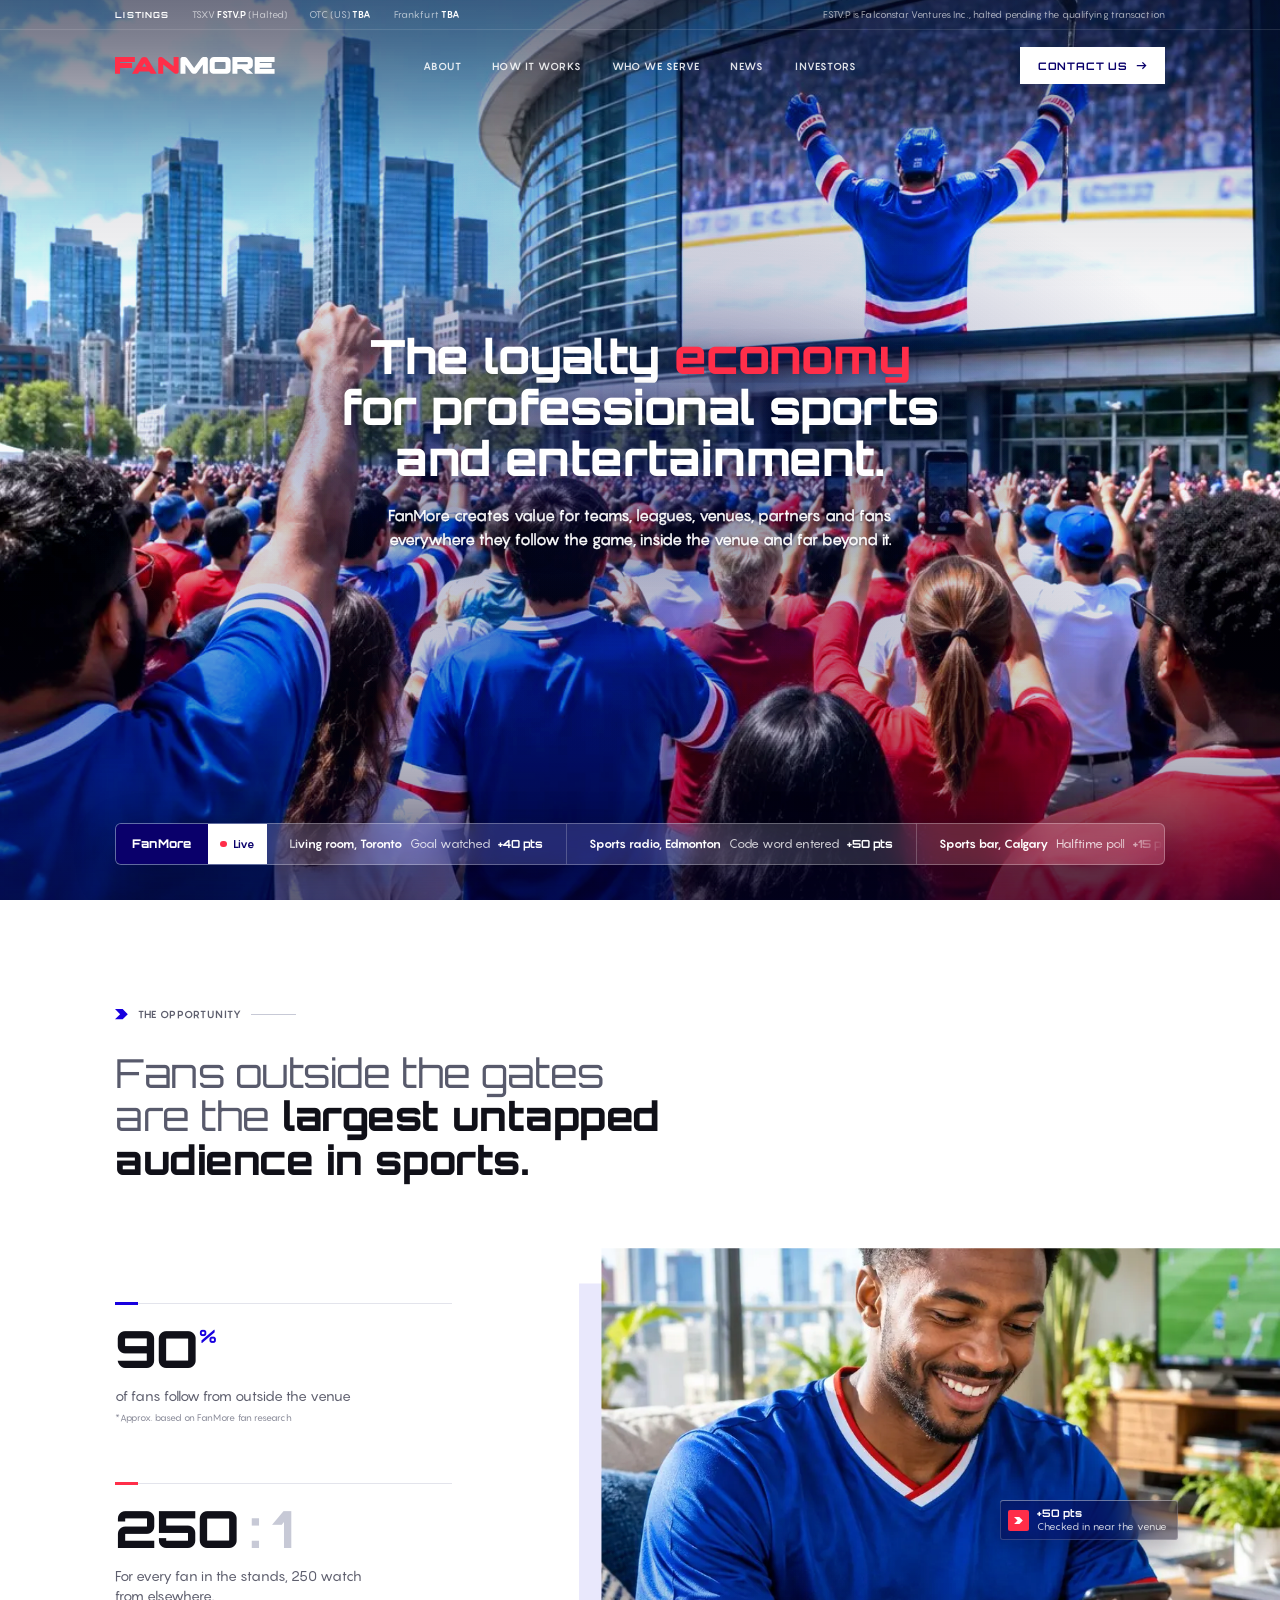
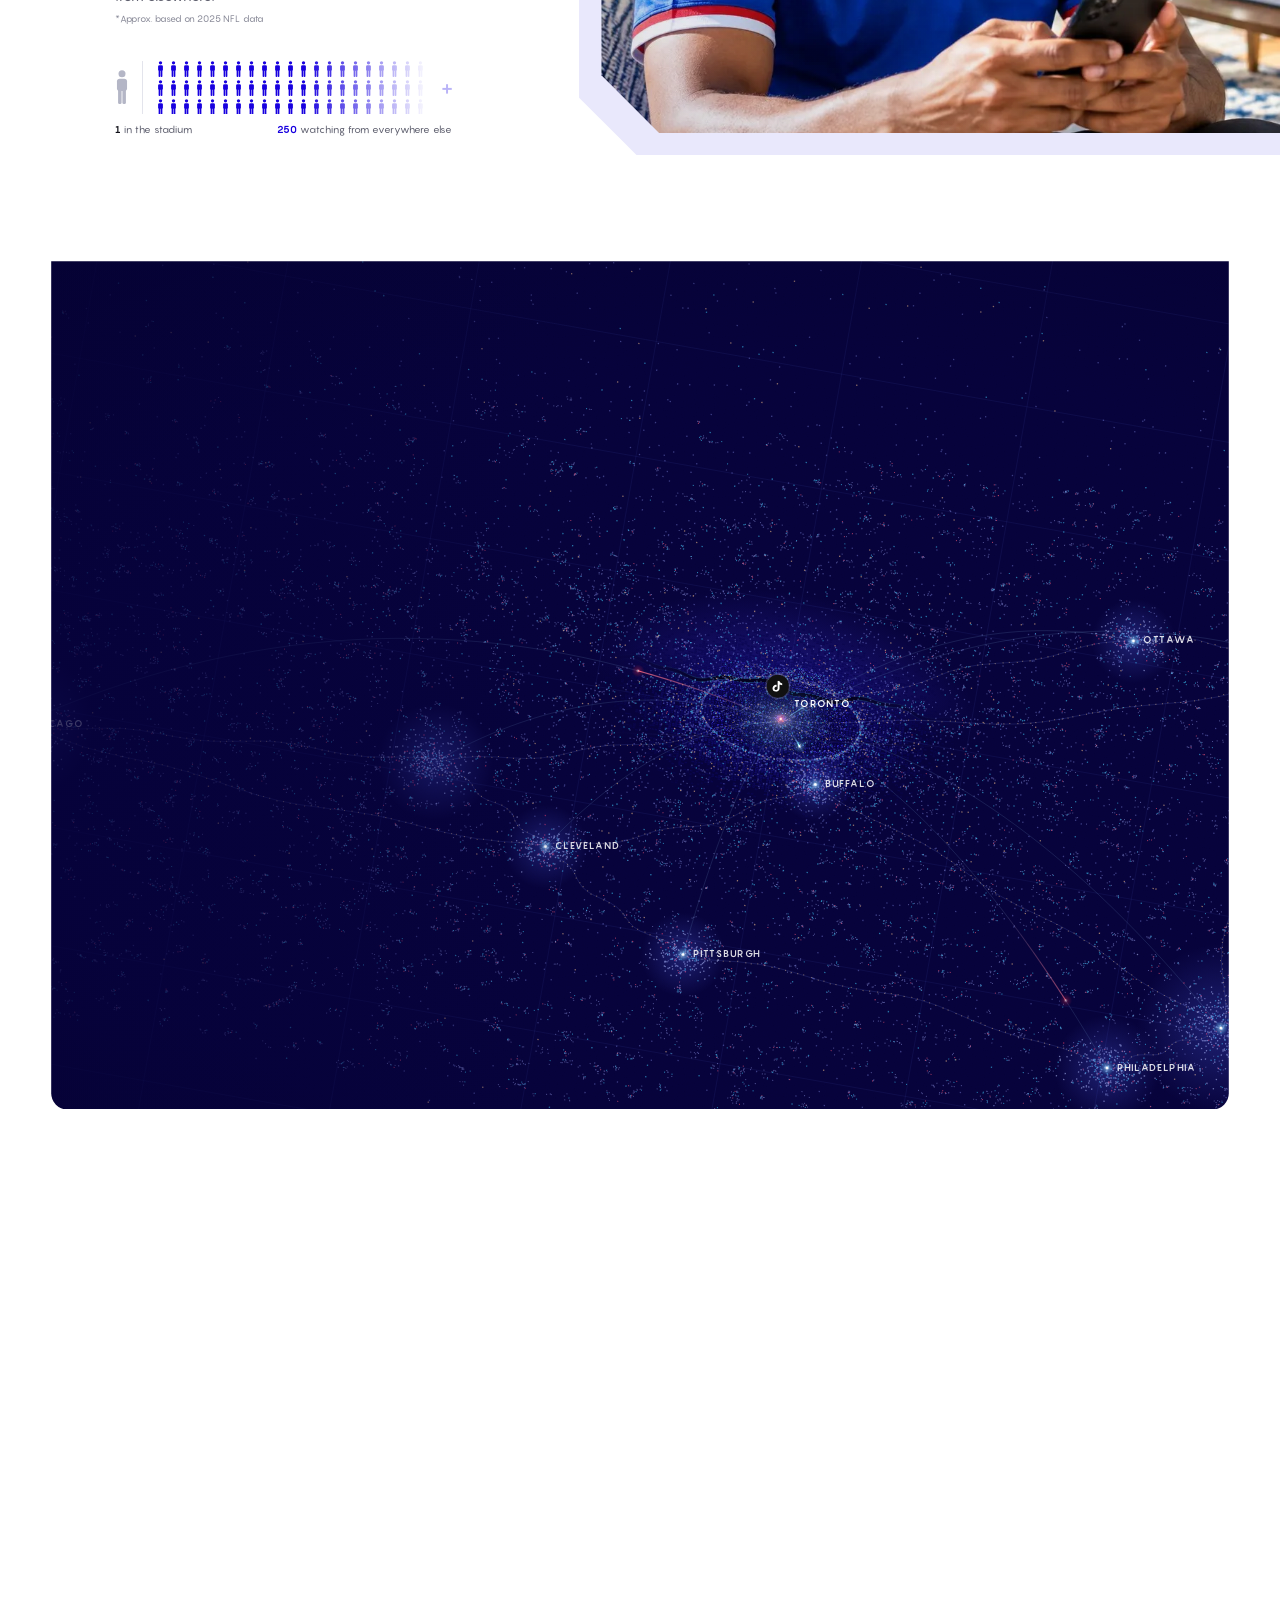
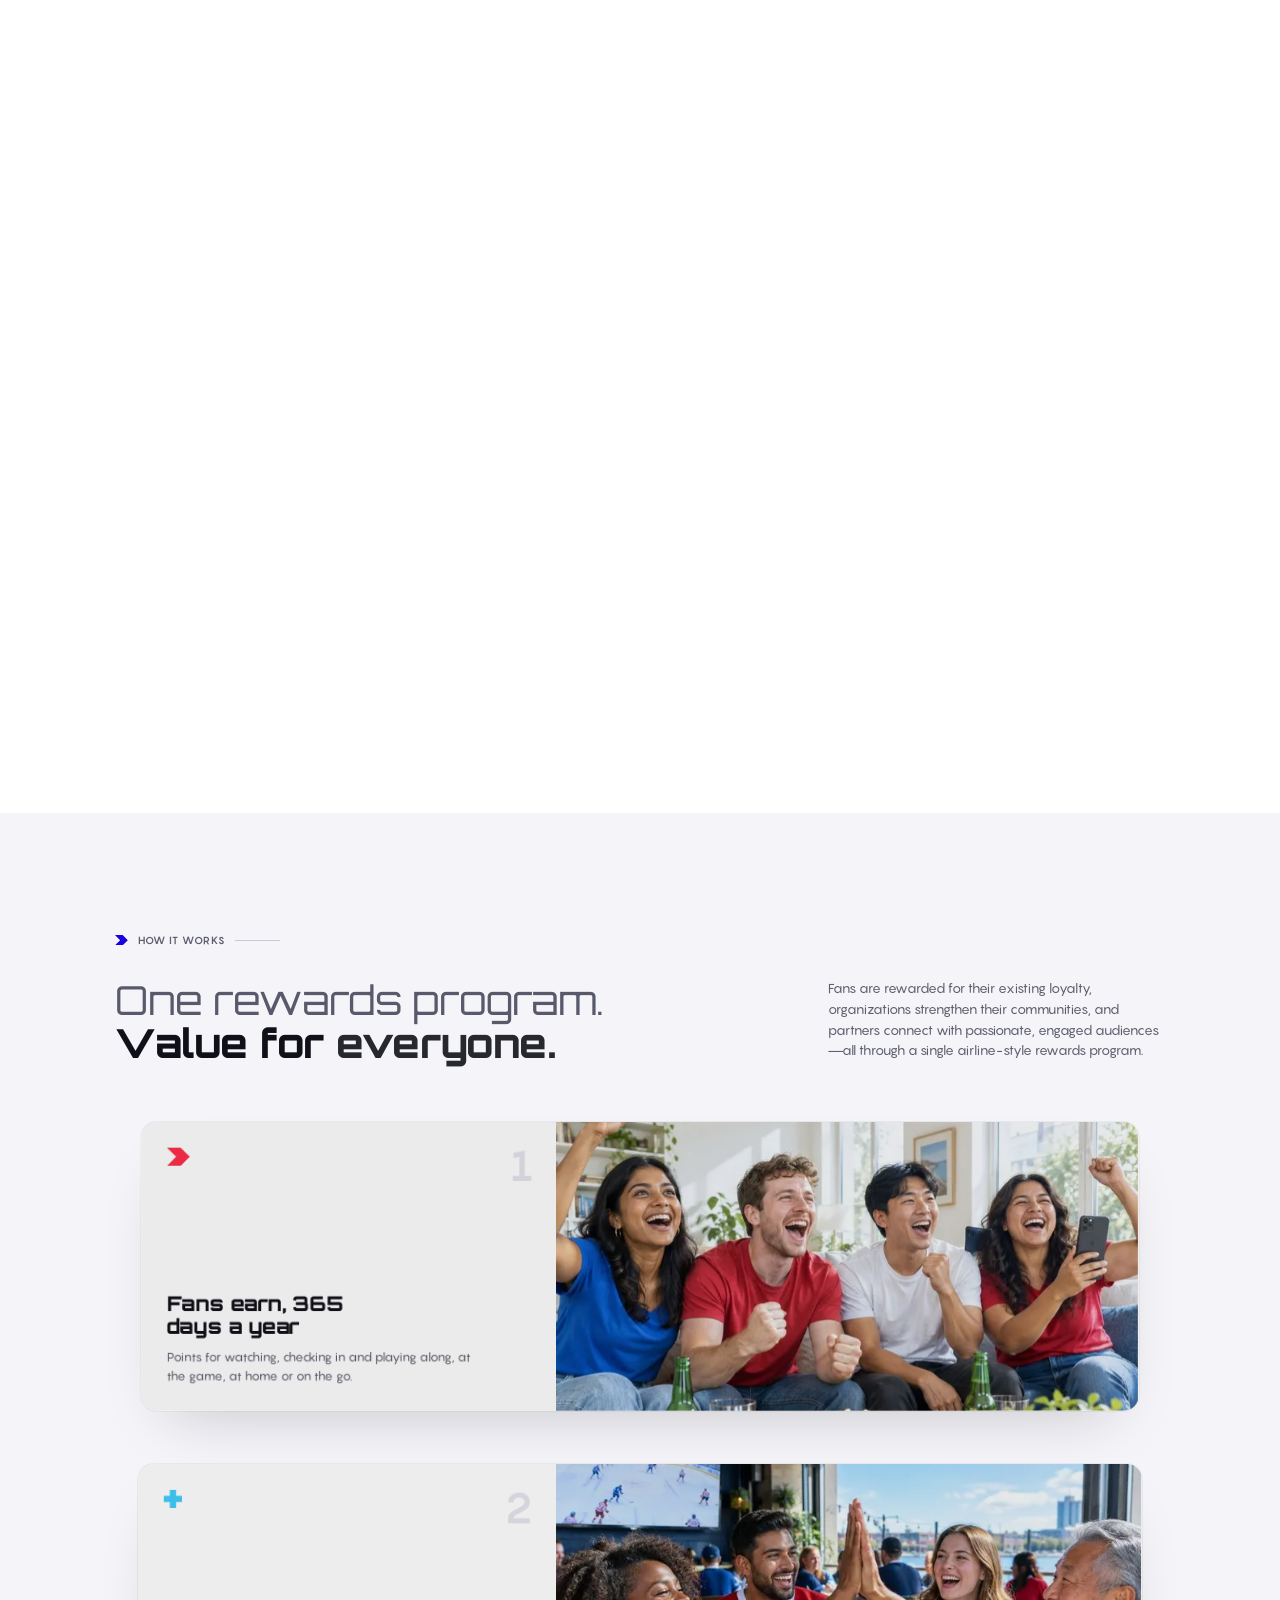
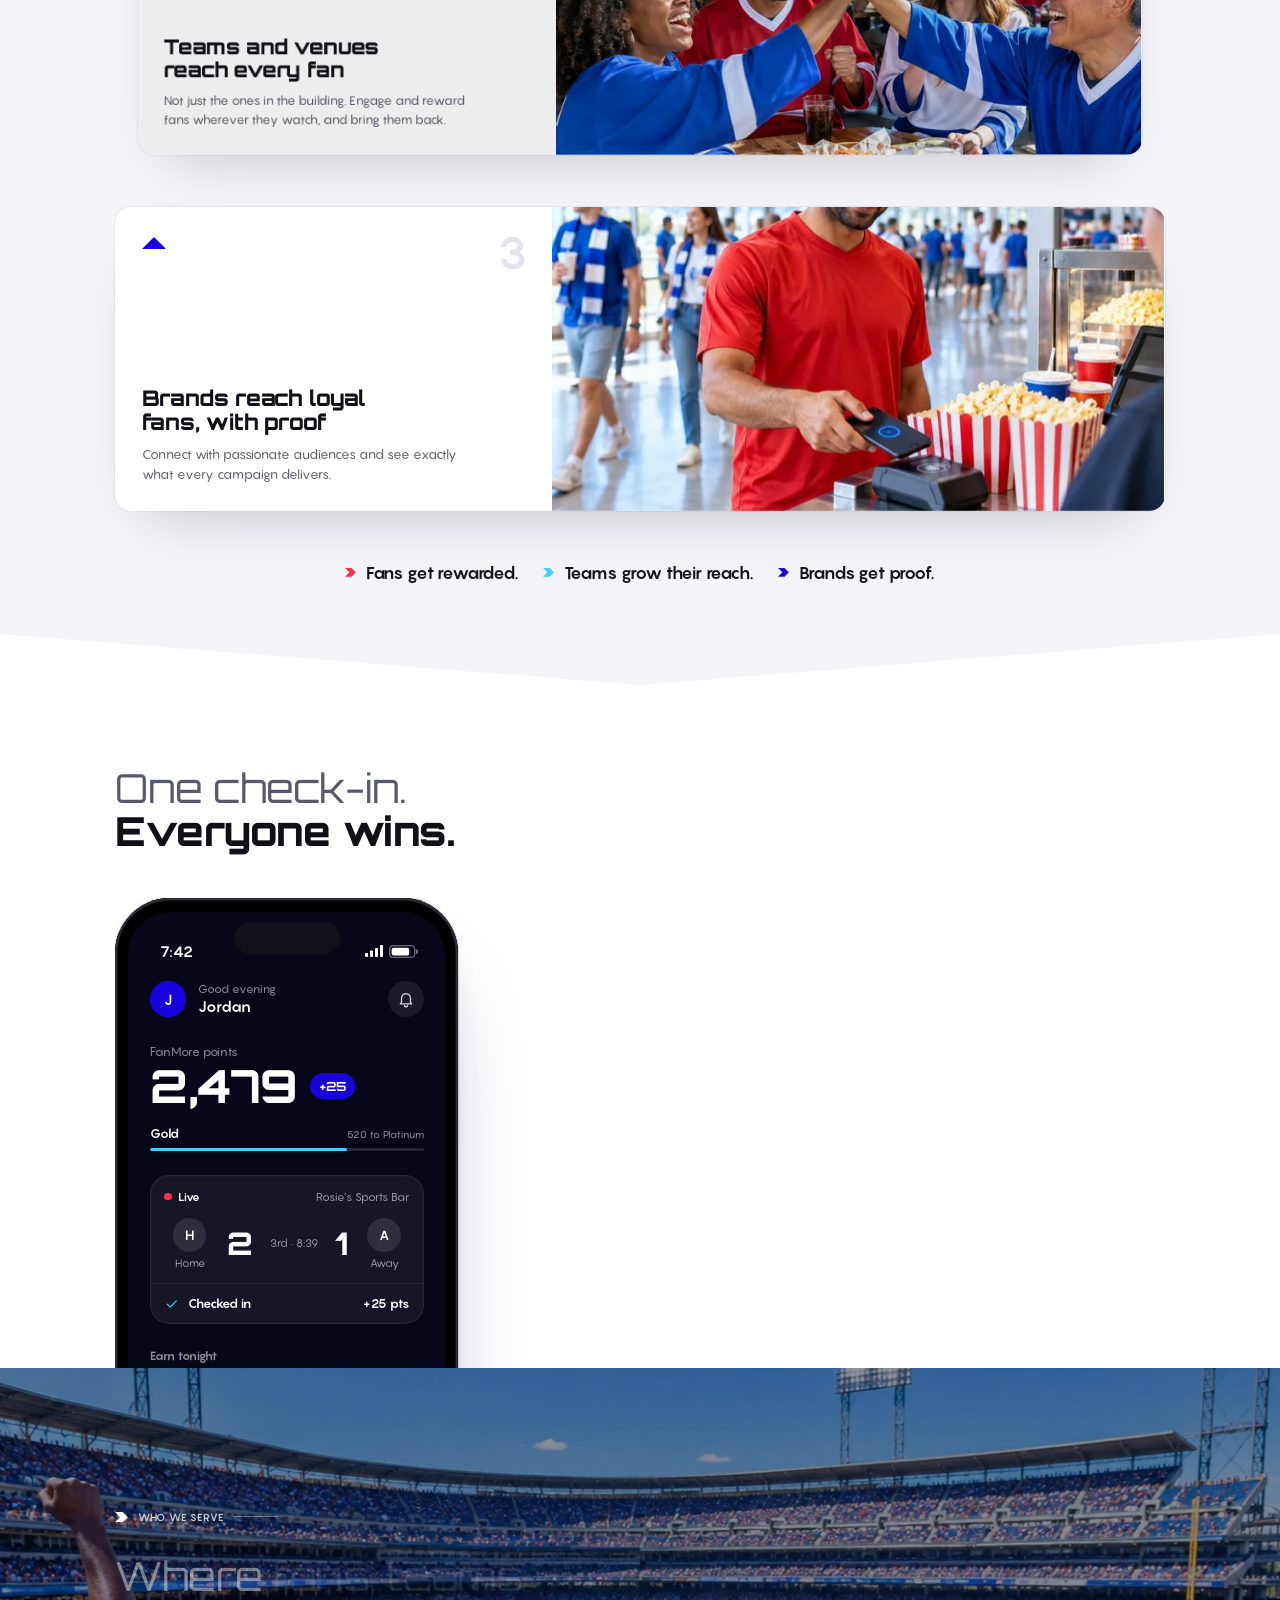
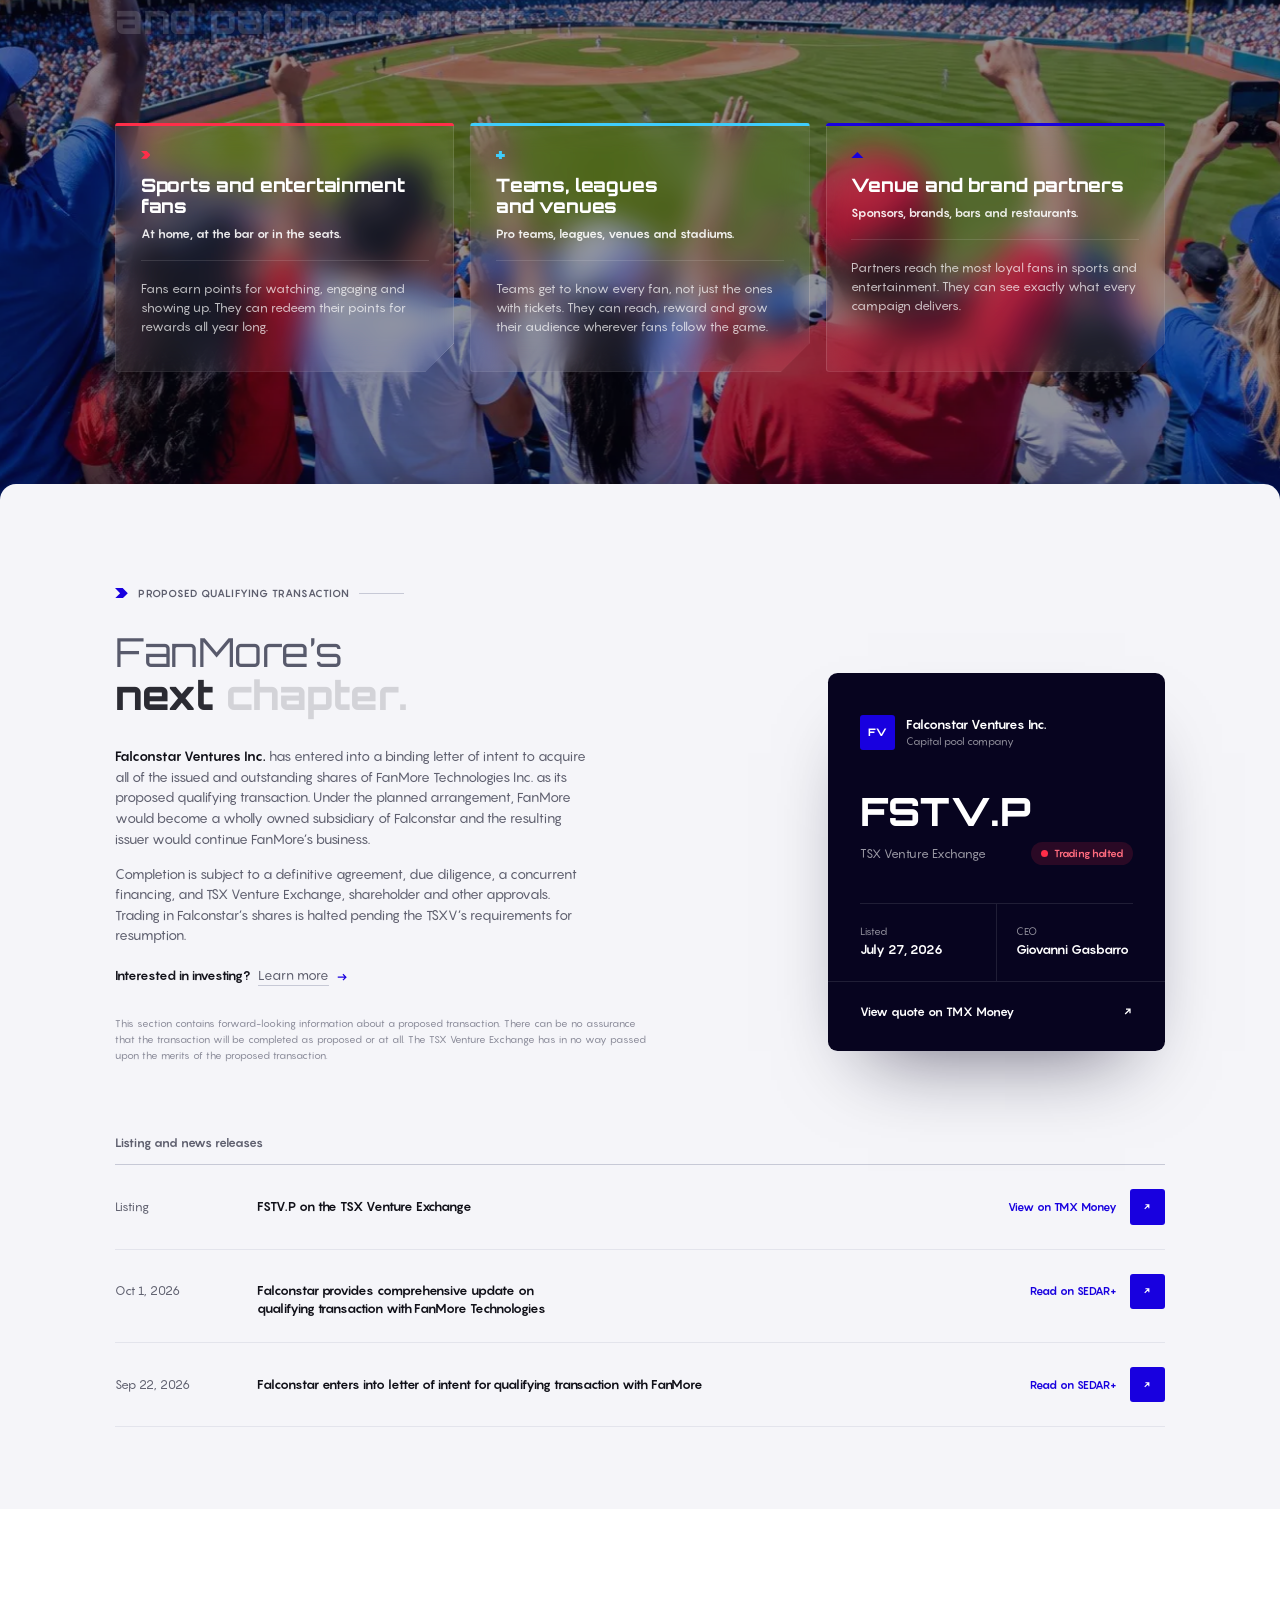
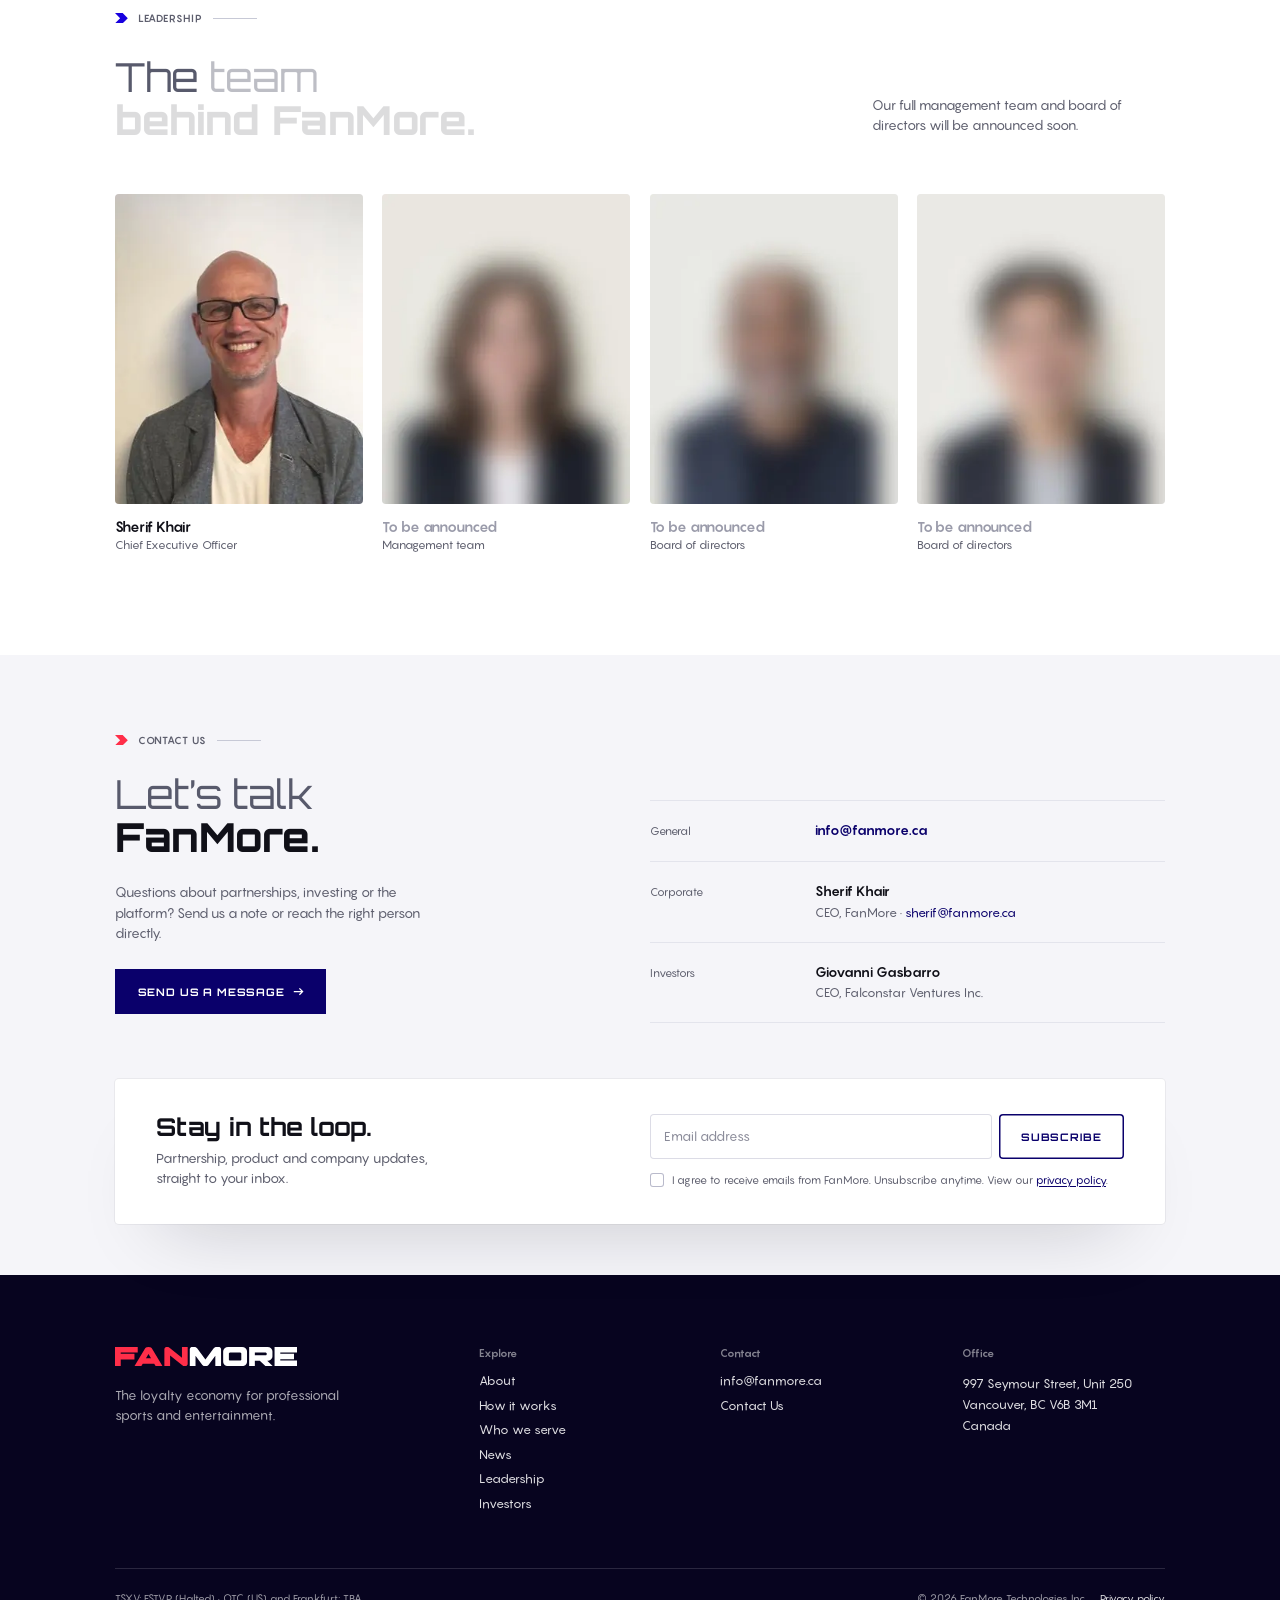
==== commit eff33035: "Review build" ====
--- a/index.html
+++ b/index.html
@@ -11,4 +11,4 @@
     fit();
     addEventListener('resize', fit);
   })();
-</script><title>FanMore | The loyalty economy for professional sports and entertainment</title><meta name="description" content="FanMore creates value for teams, leagues, venues, partners and fans everywhere they follow the game, inside the venue and far beyond it."><link rel="canonical" href="https://fanmore.ca/"><meta property="og:type" content="website"><meta property="og:site_name" content="FanMore"><meta property="og:title" content="FanMore | The loyalty economy for professional sports and entertainment"><meta property="og:description" content="FanMore creates value for teams, leagues, venues, partners and fans everywhere they follow the game, inside the venue and far beyond it."><meta property="og:url" content="https://fanmore.ca/"><meta property="og:image" content="https://fanmore.ca/og-image.jpg"><meta property="og:image:alt" content="FanMore: the loyalty economy for professional sports and entertainment."><meta property="og:locale" content="en_CA"><meta name="twitter:card" content="summary_large_image"><meta name="twitter:title" content="FanMore | The loyalty economy for professional sports and entertainment"><meta name="twitter:description" content="FanMore creates value for teams, leagues, venues, partners and fans everywhere they follow the game, inside the venue and far beyond it."><meta name="twitter:image" content="https://fanmore.ca/og-image.jpg"><script type="application/ld+json">{"@context":"https://schema.org","@type":"Organization","name":"FanMore","legalName":"FanMore Technologies Inc.","url":"https://fanmore.ca/","logo":"https://fanmore.ca/apple-touch-icon.png","email":"info@fanmore.ca","foundingDate":"2024","description":"FanMore creates value for teams, leagues, venues, partners and fans everywhere they follow the game, inside the venue and far beyond it.","address":{"@type":"PostalAddress","streetAddress":"997 Seymour Street, Unit 250","addressLocality":"Vancouver","addressRegion":"BC","postalCode":"V6B 3M1","addressCountry":"CA"}}</script><meta name="theme-color" content="#0A006B"><link rel="icon" href="./favicon.ico" sizes="any"><link rel="icon" href="./favicon.svg" type="image/svg+xml"><link rel="apple-touch-icon" href="./apple-touch-icon.png"><link rel="sitemap" href="./sitemap-index.xml"><!-- The fonts used above the fold, fetched alongside the CSS instead of after it. --><link rel="preload" href="./fonts/orbitron-800.woff2" as="font" type="font/woff2" crossorigin><link rel="preload" href="./fonts/pangram-regular.woff2" as="font" type="font/woff2" crossorigin><link rel="preload" href="./fonts/pangram-bold.woff2" as="font" type="font/woff2" crossorigin><link rel="stylesheet" href="./_astro/_astro_assets.C_GrNzog.css"><link rel="stylesheet" href="./_astro/index.B8eFDxnl.css"><link rel="stylesheet" href="./_astro/NextChapter.CQB_YSPm.css"><link rel="stylesheet" href="./_astro/ContactSection.Cgo63Gof.css"><script type="module" src="./_astro/page.BsuiZEAU.js"></script></head><body><a class="skip-link" href="#main">Skip to content</a><header class="site-header site-header--fixed" data-astro-cid-vwn3tmth><div class="lst" data-astro-cid-vwn3tmth><span class="lst__label" data-astro-cid-vwn3tmth>Listings</span><span data-astro-cid-vwn3tmth>TSXV <b data-astro-cid-vwn3tmth>FSTV.P</b><span class="lst__note" data-astro-cid-vwn3tmth> (Halted)</span></span><span data-astro-cid-vwn3tmth>OTC (US) <b data-astro-cid-vwn3tmth>TBA</b></span><span data-astro-cid-vwn3tmth>Frankfurt <b data-astro-cid-vwn3tmth>TBA</b></span><span class="lst__foot" data-astro-cid-vwn3tmth>FSTV.P is Falconstar Ventures Inc., halted pending the qualifying transaction</span></div><div class="tn" data-astro-cid-vwn3tmth><a class="tn__logo" href="./index.html" aria-label="FanMore home" data-astro-cid-vwn3tmth><svg role="img" aria-label="FanMore" viewBox="36 -656 6232 656" xmlns="http://www.w3.org/2000/svg"><g transform="scale(1,-1)"><g fill="#FF2E49"><path d="M701 423H232V465H813V656H36V0H232V231H701Z"></path><path transform="translate(674 0)" d="M754 0H988L620 615Q593 642 562 649Q531 656 507 656Q483 656 452 649Q421 642 394 615L26 0H260L311 85H702ZM507 416 593 271H420Z"></path><path transform="translate(1688 0)" d="M637 41Q663 19 680.5 9.5Q698 0 708 0H777Q783 0 792.5 8.5Q802 17 811 28.5Q820 40 826.5 52.5Q833 65 833 73V656H637V291L232 615Q179 656 161 656H92Q86 656 76.5 648.5Q67 641 58 629.5Q49 618 42.5 605.5Q36 593 36 583V0H232V363Z"></path></g><g fill="currentColor"><path transform="translate(2557 0)" d="M676 41Q650 19 633 9.5Q616 0 606 0H535Q525 0 508 9.5Q491 19 465 41L232 360V0H36V583Q36 593 42.5 605.5Q49 618 58 629.5Q67 641 76.5 648.5Q86 656 92 656H216Q234 656 287 615L570 230L854 615Q907 656 925 656H1049Q1055 656 1064.5 648.5Q1074 641 1083 629.5Q1092 618 1098.5 605.5Q1105 593 1105 583V0H909V360Z"></path><path transform="translate(3698 0)" d="M36 495V161Q36 124 50 94.5Q64 65 87 44Q110 23 140.5 11.5Q171 0 204 0H684Q717 0 747.5 11.5Q778 23 801 44Q824 65 838 94.5Q852 124 852 161V495Q852 532 838 561.5Q824 591 801 612Q778 633 747.5 644.5Q717 656 684 656H204Q171 656 140.5 644.5Q110 633 87 612Q64 591 50 561.5Q36 532 36 495ZM265 465H623Q635 463 644.5 455Q654 447 656 439V219Q656 210 645.5 201.5Q635 193 623 191H265Q253 193 242.5 201.5Q232 210 232 219V439Q234 447 243.5 455Q253 463 265 465Z"></path><path transform="translate(4586 0)" d="M598 0H847L655 184Q690 184 722.5 195Q755 206 779.5 227Q804 248 818.5 277.5Q833 307 833 344V495Q833 532 819 561.5Q805 591 782 612Q759 633 728.5 644.5Q698 656 665 656H36V0H231V184H399ZM604 465Q616 463 625.5 455Q635 447 637 439V404Q637 395 626.5 386.5Q616 378 604 376H231V465Z"></path><path transform="translate(5455 0)" d="M701 423H232V465H813V656H36V0H813V191H232V233H701Z"></path></g></g></svg></a><nav aria-label="Main" data-astro-cid-vwn3tmth><ul role="list" data-astro-cid-vwn3tmth><li data-astro-cid-vwn3tmth><a href="./about/index.html" data-astro-cid-vwn3tmth>About</a></li><li data-astro-cid-vwn3tmth><a href="./index.html#how" data-astro-cid-vwn3tmth>How it works</a></li><li data-astro-cid-vwn3tmth><a href="./index.html#serve" data-astro-cid-vwn3tmth>Who we serve</a></li><li data-astro-cid-vwn3tmth><a href="./news/index.html" data-astro-cid-vwn3tmth>News</a></li><li data-astro-cid-vwn3tmth><a href="./investors/index.html" data-astro-cid-vwn3tmth>Investors</a></li></ul></nav><a class="btn btn--white tn__cta" href="./index.html#contact" data-contact data-astro-cid-vwn3tmth>Contact Us<svg class="btn__arrow" viewBox="0 0 14 14" fill="none" stroke="currentColor" stroke-width="1.6" aria-hidden="true"><path d="M1 7h11M8 3l4 4-4 4"></path></svg></a><button class="tn__menu" type="button" aria-label="Open menu" aria-haspopup="dialog" aria-expanded="false" aria-controls="mobile-menu" data-menu-open data-astro-cid-vwn3tmth><i data-astro-cid-vwn3tmth></i></button></div></header><main id="main" tabindex="-1"><div><section class="hero" id="top" aria-label="Introduction" data-hero="pinned" data-astro-cid-5ivlo7vc><div class="hero__media" data-astro-cid-5ivlo7vc><img src="./_astro/hero-plaza.D-T6SO9A_1RA79L.webp" srcset="./_astro/hero-plaza.D-T6SO9A_1V16nm.webp 768w, ./_astro/hero-plaza.D-T6SO9A_AoHoQ.webp 1152w, ./_astro/hero-plaza.D-T6SO9A_1RA79L.webp 1536w" alt="Fans gathered outside a venue on game day, cheering a goal on a giant screen" sizes="100vw" loading="eager" fetchpriority="high" decoding="async" data-astro-cid-5ivlo7vc="true" width="1536" height="864"></div><div class="hero__pills" aria-hidden="true" data-hero-pills data-astro-cid-5ivlo7vc><span class="pill hero__pill-src" data-pill-src data-astro-cid-5ivlo7vc><i class="pill__icon" data-astro-cid-5ivlo7vc><svg class="shape shape--plus" viewBox="0 0 85 85" fill="currentColor" aria-hidden="true"><path d="M28 0V28H0V57H28V85H57V57H85V28H57V0Z"></path></svg></i><b data-astro-cid-5ivlo7vc>+25 pts</b><span class="pill__note" data-astro-cid-5ivlo7vc>Checked in</span></span><span class="pill hero__pill-src" data-pill-src data-astro-cid-5ivlo7vc><i class="pill__icon" data-astro-cid-5ivlo7vc><svg class="shape shape--plus" viewBox="0 0 85 85" fill="currentColor" aria-hidden="true"><path d="M28 0V28H0V57H28V85H57V57H85V28H57V0Z"></path></svg></i><b data-astro-cid-5ivlo7vc>+15 pts</b><span class="pill__note" data-astro-cid-5ivlo7vc>Bought a drink</span></span><span class="pill hero__pill-src" data-pill-src data-astro-cid-5ivlo7vc><i class="pill__icon" data-astro-cid-5ivlo7vc><svg class="shape shape--plus" viewBox="0 0 85 85" fill="currentColor" aria-hidden="true"><path d="M28 0V28H0V57H28V85H57V57H85V28H57V0Z"></path></svg></i><b data-astro-cid-5ivlo7vc>+10 pts</b><span class="pill__note" data-astro-cid-5ivlo7vc>Halftime poll</span></span><span class="pill hero__pill-src" data-pill-src data-astro-cid-5ivlo7vc><i class="pill__icon" data-astro-cid-5ivlo7vc><svg class="shape shape--plus" viewBox="0 0 85 85" fill="currentColor" aria-hidden="true"><path d="M28 0V28H0V57H28V85H57V57H85V28H57V0Z"></path></svg></i><b data-astro-cid-5ivlo7vc>+50 pts</b><span class="pill__note" data-astro-cid-5ivlo7vc>Bought a jersey</span></span><span class="pill hero__pill-src" data-pill-src data-astro-cid-5ivlo7vc><i class="pill__icon" data-astro-cid-5ivlo7vc><svg class="shape shape--plus" viewBox="0 0 85 85" fill="currentColor" aria-hidden="true"><path d="M28 0V28H0V57H28V85H57V57H85V28H57V0Z"></path></svg></i><b data-astro-cid-5ivlo7vc>+20 pts</b><span class="pill__note" data-astro-cid-5ivlo7vc>Shared a goal</span></span><span class="pill hero__pill-src" data-pill-src data-astro-cid-5ivlo7vc><i class="pill__icon" data-astro-cid-5ivlo7vc><svg class="shape shape--plus" viewBox="0 0 85 85" fill="currentColor" aria-hidden="true"><path d="M28 0V28H0V57H28V85H57V57H85V28H57V0Z"></path></svg></i><b data-astro-cid-5ivlo7vc>+15 pts</b><span class="pill__note" data-astro-cid-5ivlo7vc>Grabbed a snack</span></span><span class="pill hero__pill-src" data-pill-src data-astro-cid-5ivlo7vc><i class="pill__icon" data-astro-cid-5ivlo7vc><svg class="shape shape--plus" viewBox="0 0 85 85" fill="currentColor" aria-hidden="true"><path d="M28 0V28H0V57H28V85H57V57H85V28H57V0Z"></path></svg></i><b data-astro-cid-5ivlo7vc>+40 pts</b><span class="pill__note" data-astro-cid-5ivlo7vc>Referred a friend</span></span><span class="pill hero__pill-src" data-pill-src data-astro-cid-5ivlo7vc><i class="pill__icon" data-astro-cid-5ivlo7vc><svg class="shape shape--plus" viewBox="0 0 85 85" fill="currentColor" aria-hidden="true"><path d="M28 0V28H0V57H28V85H57V57H85V28H57V0Z"></path></svg></i><b data-astro-cid-5ivlo7vc>+25 pts</b><span class="pill__note" data-astro-cid-5ivlo7vc>Scanned a ticket</span></span></div><div class="hero__shade" aria-hidden="true" data-astro-cid-5ivlo7vc></div><div class="hero__dim" aria-hidden="true" data-astro-cid-5ivlo7vc></div><div class="hero__content" data-hero-text data-astro-cid-5ivlo7vc><h1 data-astro-cid-5ivlo7vc><span class="hero__line" data-astro-cid-5ivlo7vc><span data-astro-cid-5ivlo7vc>The loyalty <em data-astro-cid-5ivlo7vc>economy</em></span></span> <span class="hero__line" data-astro-cid-5ivlo7vc><span data-astro-cid-5ivlo7vc>for professional sports</span></span> <span class="hero__line" data-astro-cid-5ivlo7vc><span data-astro-cid-5ivlo7vc>and entertainment.</span></span></h1><p data-astro-cid-5ivlo7vc>FanMore creates value for teams, leagues, venues, partners and fans everywhere they follow the game, inside the venue and far beyond it.</p></div><div class="tk" aria-hidden="true" data-hero-text data-astro-cid-5ivlo7vc><span class="tk__brand" data-astro-cid-5ivlo7vc>FanMore</span><span class="tk__live" data-astro-cid-5ivlo7vc><i data-astro-cid-5ivlo7vc></i>Live</span><div class="tk__track" data-astro-cid-5ivlo7vc><ul class="tk__list" data-astro-cid-5ivlo7vc><li data-astro-cid-5ivlo7vc><span class="tk__where" data-astro-cid-5ivlo7vc>Living room, Toronto</span><span class="tk__what" data-astro-cid-5ivlo7vc>Goal watched</span><span class="tk__pts" data-astro-cid-5ivlo7vc>+4O pts</span></li><li data-astro-cid-5ivlo7vc><span class="tk__where" data-astro-cid-5ivlo7vc>Sports radio, Edmonton</span><span class="tk__what" data-astro-cid-5ivlo7vc>Code word entered</span><span class="tk__pts" data-astro-cid-5ivlo7vc>+5O pts</span></li><li data-astro-cid-5ivlo7vc><span class="tk__where" data-astro-cid-5ivlo7vc>Sports bar, Calgary</span><span class="tk__what" data-astro-cid-5ivlo7vc>Halftime poll</span><span class="tk__pts" data-astro-cid-5ivlo7vc>+15 pts</span></li><li data-astro-cid-5ivlo7vc><span class="tk__where" data-astro-cid-5ivlo7vc>Outside the venue</span><span class="tk__what" data-astro-cid-5ivlo7vc>Checked in</span><span class="tk__pts" data-astro-cid-5ivlo7vc>+25 pts</span></li><li data-astro-cid-5ivlo7vc><span class="tk__where" data-astro-cid-5ivlo7vc>Cottage, Muskoka</span><span class="tk__what" data-astro-cid-5ivlo7vc>Overtime winner</span><span class="tk__pts" data-astro-cid-5ivlo7vc>+6O pts</span></li><li data-astro-cid-5ivlo7vc><span class="tk__where" data-astro-cid-5ivlo7vc>Commute, Vancouver</span><span class="tk__what" data-astro-cid-5ivlo7vc>Trivia streak</span><span class="tk__pts" data-astro-cid-5ivlo7vc>+2O pts</span></li><li data-astro-cid-5ivlo7vc><span class="tk__where" data-astro-cid-5ivlo7vc>Watch party, Montréal</span><span class="tk__what" data-astro-cid-5ivlo7vc>Seat upgrade redeemed</span><span class="tk__pts" data-astro-cid-5ivlo7vc>−5OO pts</span></li></ul><ul class="tk__list" data-astro-cid-5ivlo7vc><li data-astro-cid-5ivlo7vc><span class="tk__where" data-astro-cid-5ivlo7vc>Living room, Toronto</span><span class="tk__what" data-astro-cid-5ivlo7vc>Goal watched</span><span class="tk__pts" data-astro-cid-5ivlo7vc>+4O pts</span></li><li data-astro-cid-5ivlo7vc><span class="tk__where" data-astro-cid-5ivlo7vc>Sports radio, Edmonton</span><span class="tk__what" data-astro-cid-5ivlo7vc>Code word entered</span><span class="tk__pts" data-astro-cid-5ivlo7vc>+5O pts</span></li><li data-astro-cid-5ivlo7vc><span class="tk__where" data-astro-cid-5ivlo7vc>Sports bar, Calgary</span><span class="tk__what" data-astro-cid-5ivlo7vc>Halftime poll</span><span class="tk__pts" data-astro-cid-5ivlo7vc>+15 pts</span></li><li data-astro-cid-5ivlo7vc><span class="tk__where" data-astro-cid-5ivlo7vc>Outside the venue</span><span class="tk__what" data-astro-cid-5ivlo7vc>Checked in</span><span class="tk__pts" data-astro-cid-5ivlo7vc>+25 pts</span></li><li data-astro-cid-5ivlo7vc><span class="tk__where" data-astro-cid-5ivlo7vc>Cottage, Muskoka</span><span class="tk__what" data-astro-cid-5ivlo7vc>Overtime winner</span><span class="tk__pts" data-astro-cid-5ivlo7vc>+6O pts</span></li><li data-astro-cid-5ivlo7vc><span class="tk__where" data-astro-cid-5ivlo7vc>Commute, Vancouver</span><span class="tk__what" data-astro-cid-5ivlo7vc>Trivia streak</span><span class="tk__pts" data-astro-cid-5ivlo7vc>+2O pts</span></li><li data-astro-cid-5ivlo7vc><span class="tk__where" data-astro-cid-5ivlo7vc>Watch party, Montréal</span><span class="tk__what" data-astro-cid-5ivlo7vc>Seat upgrade redeemed</span><span class="tk__pts" data-astro-cid-5ivlo7vc>−5OO pts</span></li></ul></div></div></section><script type="module" src="./_astro/Hero.astro_astro_type_script_index_0_lang.BkLAp6dj.js"></script><section class="op" id="about" aria-labelledby="op-title" data-astro-cid-tkrxar6q><p class="tag" data-reveal><svg class="shape shape--chevron tag__mark" viewBox="0 0 384 308" fill="currentColor" aria-hidden="true"><path d="M0 0L154 154L0 308L230 308L384 154L230 0Z"></path></svg>The Opportunity<span class="tag__line" aria-hidden="true"></span></p><h2 id="op-title" data-lit class="h2"><span class="h2__light"><span class="word" style="--i:0">Fans</span> <span class="word" style="--i:1">outside</span> <span class="word" style="--i:2">the</span> <span class="word" style="--i:3">gates</span> <span class="word" style="--i:4">are</span> <span class="word" style="--i:5">the</span></span> <span class="word" style="--i:6">largest</span> <span class="word" style="--i:7">untapped</span> <span class="word" style="--i:8">audience</span> <span class="word" style="--i:9">in</span> <span class="word" style="--i:10">sports.</span></h2><div class="op__row" data-astro-cid-tkrxar6q><div class="op__stats" data-astro-cid-tkrxar6q><dl data-astro-cid-tkrxar6q><div class="st" data-reveal data-astro-cid-tkrxar6q><dt class="st__n" data-astro-cid-tkrxar6q><span class="sr-only" data-astro-cid-tkrxar6q>About 90 percent</span><span aria-hidden="true" class="st__v" data-count="90" data-orbitron data-astro-cid-tkrxar6q>9O</span><sup aria-hidden="true" data-astro-cid-tkrxar6q>%</sup></dt><dd data-astro-cid-tkrxar6q><p data-astro-cid-tkrxar6q>of fans follow from outside the venue</p><p class="st__fn" data-astro-cid-tkrxar6q>*Approx. based on FanMore fan research</p></dd></div><div class="st" data-reveal data-astro-cid-tkrxar6q><dt class="st__n" data-astro-cid-tkrxar6q><span class="sr-only" data-astro-cid-tkrxar6q>About 250 to 1</span><span aria-hidden="true" class="st__v" data-count="250" data-orbitron data-astro-cid-tkrxar6q>25O</span><span aria-hidden="true" class="st__r" data-astro-cid-tkrxar6q><b data-astro-cid-tkrxar6q>:</b>1</span></dt><dd data-astro-cid-tkrxar6q><p data-astro-cid-tkrxar6q>For every fan in the stands, 250 watch from elsewhere.</p><p class="st__fn" data-astro-cid-tkrxar6q>*Approx. based on 2025 NFL data</p></dd></div></dl><div class="ppl" aria-hidden="true" data-reveal data-astro-cid-tkrxar6q><div class="ppl__row" data-astro-cid-tkrxar6q><div class="ppl__one" data-astro-cid-tkrxar6q><i data-astro-cid-tkrxar6q></i></div><span class="ppl__div" data-astro-cid-tkrxar6q></span><div class="ppl__many" data-astro-cid-tkrxar6q><div class="ppl__grid" data-astro-cid-tkrxar6q><i style="--i:0" data-astro-cid-tkrxar6q></i><i style="--i:1" data-astro-cid-tkrxar6q></i><i style="--i:2" data-astro-cid-tkrxar6q></i><i style="--i:3" data-astro-cid-tkrxar6q></i><i style="--i:4" data-astro-cid-tkrxar6q></i><i style="--i:5" data-astro-cid-tkrxar6q></i><i style="--i:6" data-astro-cid-tkrxar6q></i><i style="--i:7" data-astro-cid-tkrxar6q></i><i style="--i:8" data-astro-cid-tkrxar6q></i><i style="--i:9" data-astro-cid-tkrxar6q></i><i style="--i:10" data-astro-cid-tkrxar6q></i><i style="--i:11" data-astro-cid-tkrxar6q></i><i style="--i:12" data-astro-cid-tkrxar6q></i><i style="--i:13" data-astro-cid-tkrxar6q></i><i style="--i:14" data-astro-cid-tkrxar6q></i><i style="--i:15" data-astro-cid-tkrxar6q></i><i style="--i:16" data-astro-cid-tkrxar6q></i><i style="--i:17" data-astro-cid-tkrxar6q></i><i style="--i:18" data-astro-cid-tkrxar6q></i><i style="--i:19" data-astro-cid-tkrxar6q></i><i style="--i:20" data-astro-cid-tkrxar6q></i><i style="--i:21" data-astro-cid-tkrxar6q></i><i style="--i:22" data-astro-cid-tkrxar6q></i><i style="--i:23" data-astro-cid-tkrxar6q></i><i style="--i:24" data-astro-cid-tkrxar6q></i><i style="--i:25" data-astro-cid-tkrxar6q></i><i style="--i:26" data-astro-cid-tkrxar6q></i><i style="--i:27" data-astro-cid-tkrxar6q></i><i style="--i:28" data-astro-cid-tkrxar6q></i><i style="--i:29" data-astro-cid-tkrxar6q></i><i style="--i:30" data-astro-cid-tkrxar6q></i><i style="--i:31" data-astro-cid-tkrxar6q></i><i style="--i:32" data-astro-cid-tkrxar6q></i><i style="--i:33" data-astro-cid-tkrxar6q></i><i style="--i:34" data-astro-cid-tkrxar6q></i><i style="--i:35" data-astro-cid-tkrxar6q></i><i style="--i:36" data-astro-cid-tkrxar6q></i><i style="--i:37" data-astro-cid-tkrxar6q></i><i style="--i:38" data-astro-cid-tkrxar6q></i><i style="--i:39" data-astro-cid-tkrxar6q></i><i style="--i:40" data-astro-cid-tkrxar6q></i><i style="--i:41" data-astro-cid-tkrxar6q></i><i style="--i:42" data-astro-cid-tkrxar6q></i><i style="--i:43" data-astro-cid-tkrxar6q></i><i style="--i:44" data-astro-cid-tkrxar6q></i><i style="--i:45" data-astro-cid-tkrxar6q></i><i style="--i:46" data-astro-cid-tkrxar6q></i><i style="--i:47" data-astro-cid-tkrxar6q></i><i style="--i:48" data-astro-cid-tkrxar6q></i><i style="--i:49" data-astro-cid-tkrxar6q></i><i style="--i:50" data-astro-cid-tkrxar6q></i><i style="--i:51" data-astro-cid-tkrxar6q></i><i style="--i:52" data-astro-cid-tkrxar6q></i><i style="--i:53" data-astro-cid-tkrxar6q></i><i style="--i:54" data-astro-cid-tkrxar6q></i><i style="--i:55" data-astro-cid-tkrxar6q></i><i style="--i:56" data-astro-cid-tkrxar6q></i><i style="--i:57" data-astro-cid-tkrxar6q></i><i style="--i:58" data-astro-cid-tkrxar6q></i><i style="--i:59" data-astro-cid-tkrxar6q></i><i style="--i:60" data-astro-cid-tkrxar6q></i><i style="--i:61" data-astro-cid-tkrxar6q></i><i style="--i:62" data-astro-cid-tkrxar6q></i><i style="--i:63" data-astro-cid-tkrxar6q></i><i style="--i:64" data-astro-cid-tkrxar6q></i><i style="--i:65" data-astro-cid-tkrxar6q></i><i style="--i:66" data-astro-cid-tkrxar6q></i><i style="--i:67" data-astro-cid-tkrxar6q></i><i style="--i:68" data-astro-cid-tkrxar6q></i><i style="--i:69" data-astro-cid-tkrxar6q></i><i style="--i:70" data-astro-cid-tkrxar6q></i><i style="--i:71" data-astro-cid-tkrxar6q></i><i style="--i:72" data-astro-cid-tkrxar6q></i><i style="--i:73" data-astro-cid-tkrxar6q></i><i style="--i:74" data-astro-cid-tkrxar6q></i><i style="--i:75" data-astro-cid-tkrxar6q></i><i style="--i:76" data-astro-cid-tkrxar6q></i><i style="--i:77" data-astro-cid-tkrxar6q></i><i style="--i:78" data-astro-cid-tkrxar6q></i><i style="--i:79" data-astro-cid-tkrxar6q></i><i style="--i:80" data-astro-cid-tkrxar6q></i><i style="--i:81" data-astro-cid-tkrxar6q></i><i style="--i:82" data-astro-cid-tkrxar6q></i><i style="--i:83" data-astro-cid-tkrxar6q></i><i style="--i:84" data-astro-cid-tkrxar6q></i><i style="--i:85" data-astro-cid-tkrxar6q></i><i style="--i:86" data-astro-cid-tkrxar6q></i><i style="--i:87" data-astro-cid-tkrxar6q></i><i style="--i:88" data-astro-cid-tkrxar6q></i><i style="--i:89" data-astro-cid-tkrxar6q></i></div><span class="ppl__plus" data-astro-cid-tkrxar6q>+</span></div></div><div class="ppl__cap" data-astro-cid-tkrxar6q><span data-astro-cid-tkrxar6q><b data-astro-cid-tkrxar6q>1</b> in the stadium</span><span data-astro-cid-tkrxar6q><b data-astro-cid-tkrxar6q>250</b> watching from everywhere else</span></div></div></div><div class="op__photo" data-reveal data-astro-cid-tkrxar6q><span class="op__block" aria-hidden="true" data-astro-cid-tkrxar6q></span><div class="op__reveal" data-astro-cid-tkrxar6q><div class="op__frame" data-astro-cid-tkrxar6q><img src="./_astro/opportunity-fans.CNy7kkjH_Z7gqnf.webp" srcset="./_astro/opportunity-fans.CNy7kkjH_ZzKSHB.webp 640w, ./_astro/opportunity-fans.CNy7kkjH_ZDED36.webp 960w, ./_astro/opportunity-fans.CNy7kkjH_Z7gqnf.webp 1024w" alt="A fan outside the venue earning FanMore points on her phone" sizes="(max-width: 900px) 100vw, 60vw" loading="lazy" decoding="async" data-astro-cid-tkrxar6q="true" width="1024" height="1280"></div></div><div class="chip" aria-hidden="true" data-astro-cid-tkrxar6q><span class="chip__mark" data-astro-cid-tkrxar6q><svg class="shape shape--chevron" viewBox="0 0 384 308" fill="currentColor" aria-hidden="true"><path d="M0 0L154 154L0 308L230 308L384 154L230 0Z"></path></svg></span><span class="chip__text" data-chip-text data-astro-cid-tkrxar6q><span data-astro-cid-tkrxar6q><b data-astro-cid-tkrxar6q>+5O pts</b><small data-astro-cid-tkrxar6q>Checked in near the venue</small></span></span></div><template data-chip-moments data-astro-cid-tkrxar6q><span data-astro-cid-tkrxar6q><b data-astro-cid-tkrxar6q>+5O pts</b><small data-astro-cid-tkrxar6q>Checked in near the venue</small></span><span data-astro-cid-tkrxar6q><b data-astro-cid-tkrxar6q>+15 pts</b><small data-astro-cid-tkrxar6q>Halftime poll answered</small></span><span data-astro-cid-tkrxar6q><b data-astro-cid-tkrxar6q>+4O pts</b><small data-astro-cid-tkrxar6q>Goal watched with friends</small></span></template></div></div></section><script type="module" src="./_astro/Opportunity.astro_astro_type_script_index_0_lang.D8hGg1RA.js"></script><section class="rx" aria-labelledby="rx-t1" data-reach data-target="2846000" data-logo="./_astro/scoreboard-wordmark.BsAdZ44L.png" data-astro-cid-dnvdjqij><div class="rx__stage" data-astro-cid-dnvdjqij><canvas class="rx__city" role="img" aria-label="An illustrated ballpark at night with the surrounding city lit up, showing fans earning points far beyond the venue" data-astro-cid-dnvdjqij></canvas><div class="rx__grain" aria-hidden="true" data-astro-cid-dnvdjqij></div><canvas class="rx__lights" aria-hidden="true" data-astro-cid-dnvdjqij></canvas><div class="rx__vignette" aria-hidden="true" data-astro-cid-dnvdjqij></div><div class="rx__pills" aria-hidden="true" data-astro-cid-dnvdjqij></div><div class="rx__text" data-astro-cid-dnvdjqij><p class="rx__tag" data-astro-cid-dnvdjqij><svg class="shape shape--chevron rx__mark" viewBox="0 0 384 308" fill="currentColor" aria-hidden="true"><path d="M0 0L154 154L0 308L230 308L384 154L230 0Z"></path></svg>The Reach<span class="rx__bar" aria-hidden="true" data-astro-cid-dnvdjqij></span></p><div class="rx__chapters" data-astro-cid-dnvdjqij><div class="rx__chapter is-on" data-astro-cid-dnvdjqij><h2 class="rx__h" id="rx-t1" data-astro-cid-dnvdjqij><span class="rx__light" data-astro-cid-dnvdjqij>For years, rewards</span> lived within the gates.</h2><p data-astro-cid-dnvdjqij>Teams only knew the fans in the building, fans were rewarded at the venue if at all, and partners paid for reach they couldn’t prove.</p></div><div class="rx__chapter" data-astro-cid-dnvdjqij><h2 class="rx__h" id="rx-t2" data-astro-cid-dnvdjqij><span class="rx__light" data-astro-cid-dnvdjqij>With FanMore,</span> reach goes far beyond the venue.</h2><p data-astro-cid-dnvdjqij>Fans earn and redeem points wherever they follow the game, at home, at the bar, on the commute, even in the offseason.</p></div><div class="rx__chapter" data-astro-cid-dnvdjqij><h2 class="rx__h" id="rx-t3" data-astro-cid-dnvdjqij><span class="rx__light" data-astro-cid-dnvdjqij>Now every fan is</span> counted, valued and rewarded.</h2><p data-astro-cid-dnvdjqij>Teams finally know who their fans really are, and partners see what every campaign delivers.</p></div></div><div class="rx__count" aria-hidden="true" data-astro-cid-dnvdjqij><i class="rx__dot" data-astro-cid-dnvdjqij></i><span class="rx__num" data-astro-cid-dnvdjqij>0</span><span class="rx__label" data-astro-cid-dnvdjqij>points earned today</span></div><div class="rx__rail" aria-hidden="true" data-astro-cid-dnvdjqij><i data-astro-cid-dnvdjqij></i><i data-astro-cid-dnvdjqij></i><i data-astro-cid-dnvdjqij></i></div></div></div><script type="application/json" data-reach-pills>[[["+25","Checked in at the game",0],["+15","Bought a drink",1],["+40","Home run celebrated",0],["+10","Seventh-inning poll",2],["+20","Merch pickup",1]],[["+40","Home run watched at home","tv"],["+30","Story shared","ig"],["+20","Sports bar check-in",1],["+50","Radio code word","radio"],["+20","Highlight reposted","tt"],["+15","Watch party joined",0]],[["+40","Game watched at the cottage","tv"],["+18%","Sponsor reach",1,true],["Redeemed","Jersey reward",2,true],["+1","New fan profile",0,true],["+25","Offseason trivia",0],["+24%","Engagement this game",0,true]]]</script></section><script type="module" src="./_astro/Reach.astro_astro_type_script_index_0_lang.CxZLBcMb.js"></script></div><section class="hw" id="how" aria-labelledby="hw-title" data-astro-cid-3daj63ts><p class="tag" data-reveal><svg class="shape shape--chevron tag__mark" viewBox="0 0 384 308" fill="currentColor" aria-hidden="true"><path d="M0 0L154 154L0 308L230 308L384 154L230 0Z"></path></svg>How It Works<span class="tag__line" aria-hidden="true"></span></p><div class="hw__head" data-astro-cid-3daj63ts><h2 id="hw-title" data-lit class="h2"><span class="h2__light"><span class="word" style="--i:0">One</span> <span class="word" style="--i:1">rewards</span> <span class="word" style="--i:2">program.</span></span> <span class="word" style="--i:3">Value</span> <span class="word" style="--i:4">for</span> <span class="word" style="--i:5">everyone.</span></h2><p class="hw__lede rise" data-reveal data-astro-cid-3daj63ts>Fans are rewarded for their existing loyalty, organizations strengthen their communities, and partners connect with passionate, engaged audiences—all through a single airline-style rewards program.</p></div><ol class="stk" role="list" data-stack data-astro-cid-3daj63ts><li class="sk" style="--k:0;--c:var(--red)" data-astro-cid-3daj63ts><article class="sk__card" data-astro-cid-3daj63ts><div class="sk__text" data-astro-cid-3daj63ts><div class="sk__top" data-astro-cid-3daj63ts><i class="sk__icon" data-astro-cid-3daj63ts><svg class="shape shape--chevron" viewBox="0 0 384 308" fill="currentColor" aria-hidden="true"><path d="M0 0L154 154L0 308L230 308L384 154L230 0Z"></path></svg></i><span class="sk__n" aria-hidden="true" data-astro-cid-3daj63ts>1</span></div><div class="sk__body" data-astro-cid-3daj63ts><h3 data-astro-cid-3daj63ts>Fans earn, 365 days a year</h3><p data-astro-cid-3daj63ts>Points for watching, checking in and playing along, at the game, at home or on the go.</p></div></div><div class="sk__photo" data-pill="[&quot;+40&quot;,&quot;Goal watched&quot;,77,66]" data-astro-cid-3daj63ts><img src="./_astro/how-home.CMWvzcfQ_ZtmPCP.webp" srcset="./_astro/how-home.CMWvzcfQ_m6lUN.webp 480w, ./_astro/how-home.CMWvzcfQ_Z2f1rnR.webp 720w, ./_astro/how-home.CMWvzcfQ_ZtmPCP.webp 960w" alt="Friends cheering a game together at home" sizes="(max-width: 900px) 100vw, 55vw" loading="lazy" decoding="async" style="object-position:50% 30%" data-astro-cid-3daj63ts="true" width="960" height="720"></div></article></li><li class="sk" style="--k:1;--c:var(--just-blue)" data-astro-cid-3daj63ts><article class="sk__card" data-astro-cid-3daj63ts><div class="sk__text" data-astro-cid-3daj63ts><div class="sk__top" data-astro-cid-3daj63ts><i class="sk__icon" data-astro-cid-3daj63ts><svg class="shape shape--plus" viewBox="0 0 85 85" fill="currentColor" aria-hidden="true"><path d="M28 0V28H0V57H28V85H57V57H85V28H57V0Z"></path></svg></i><span class="sk__n" aria-hidden="true" data-astro-cid-3daj63ts>2</span></div><div class="sk__body" data-astro-cid-3daj63ts><h3 data-astro-cid-3daj63ts>Teams and venues reach every fan</h3><p data-astro-cid-3daj63ts>Not just the ones in the building. Engage and reward fans wherever they watch, and bring them back.</p></div></div><div class="sk__photo" data-pill="[&quot;+15&quot;,&quot;Halftime poll&quot;,52,63]" data-astro-cid-3daj63ts><img src="./_astro/how-bar.BfI6iaeG_ZxAQUo.webp" srcset="./_astro/how-bar.BfI6iaeG_ZLTBif.webp 480w, ./_astro/how-bar.BfI6iaeG_Zj2ReH.webp 720w, ./_astro/how-bar.BfI6iaeG_ZxAQUo.webp 960w" alt="Fans watching the game at a packed sports bar" sizes="(max-width: 900px) 100vw, 55vw" loading="lazy" decoding="async" style="object-position:50% 40%" data-astro-cid-3daj63ts="true" width="960" height="720"></div></article></li><li class="sk" style="--k:2;--c:var(--blue)" data-astro-cid-3daj63ts><article class="sk__card" data-astro-cid-3daj63ts><div class="sk__text" data-astro-cid-3daj63ts><div class="sk__top" data-astro-cid-3daj63ts><i class="sk__icon" data-astro-cid-3daj63ts><svg class="shape shape--triangle" viewBox="0 0 164 82" fill="currentColor" aria-hidden="true"><path d="M82 0L0 82H164Z"></path></svg></i><span class="sk__n" aria-hidden="true" data-astro-cid-3daj63ts>3</span></div><div class="sk__body" data-astro-cid-3daj63ts><h3 data-astro-cid-3daj63ts>Brands reach loyal fans, with proof</h3><p data-astro-cid-3daj63ts>Connect with passionate audiences and see exactly what every campaign delivers.</p></div></div><div class="sk__photo" data-pill="[&quot;+15&quot;,&quot;Bought a drink&quot;,40,56]" data-astro-cid-3daj63ts><img src="./_astro/how-redeem.CJJ1fCAB_63kV9.webp" srcset="./_astro/how-redeem.CJJ1fCAB_Z2cGFgv.webp 480w, ./_astro/how-redeem.CJJ1fCAB_ZGBii4.webp 720w, ./_astro/how-redeem.CJJ1fCAB_63kV9.webp 960w" alt="A fan tapping her phone to redeem a reward at the venue" sizes="(max-width: 900px) 100vw, 55vw" loading="lazy" decoding="async" style="object-position:60% 82%" data-astro-cid-3daj63ts="true" width="960" height="720"></div></article></li></ol><p class="hw__close" data-reveal data-close data-astro-cid-3daj63ts><span class="is-on" data-astro-cid-3daj63ts><i style="--c:var(--red)" data-astro-cid-3daj63ts><svg class="shape shape--chevron" viewBox="0 0 384 308" fill="currentColor" aria-hidden="true"><path d="M0 0L154 154L0 308L230 308L384 154L230 0Z"></path></svg></i>Fans get rewarded.</span> <span data-astro-cid-3daj63ts><i style="--c:var(--just-blue)" data-astro-cid-3daj63ts><svg class="shape shape--chevron" viewBox="0 0 384 308" fill="currentColor" aria-hidden="true"><path d="M0 0L154 154L0 308L230 308L384 154L230 0Z"></path></svg></i>Teams grow their reach.</span> <span data-astro-cid-3daj63ts><i style="--c:var(--blue)" data-astro-cid-3daj63ts><svg class="shape shape--chevron" viewBox="0 0 384 308" fill="currentColor" aria-hidden="true"><path d="M0 0L154 154L0 308L230 308L384 154L230 0Z"></path></svg></i>Brands get proof.</span> </p></section><script type="module" src="./_astro/HowItWorks.astro_astro_type_script_index_0_lang.CkLNgk3t.js"></script><section class="ci" id="checkin" aria-labelledby="ci-title" data-checkin data-astro-cid-hzvj5npe><div class="ci__grid" data-astro-cid-hzvj5npe><h2 id="ci-title" data-lit class="h2 ci__h"><span class="h2__light"><span class="word" style="--i:0">One</span> <span class="word" style="--i:1">check-in.</span></span> <span class="word" style="--i:2">Everyone</span> <span class="word" style="--i:3">wins.</span></h2><div class="ci__phone" aria-hidden="true" data-astro-cid-hzvj5npe><div class="ph" data-astro-cid-asge6fqx><span class="ph__island" data-astro-cid-asge6fqx></span><div class="ph__screen" data-astro-cid-asge6fqx><div class="ph__status" data-astro-cid-asge6fqx><b data-astro-cid-asge6fqx>7:42</b><span data-astro-cid-asge6fqx><svg viewBox="0 0 18 12" data-astro-cid-asge6fqx><rect x="0" y="8" width="3" height="4" rx=".8" data-astro-cid-asge6fqx></rect><rect x="5" y="5.5" width="3" height="6.5" rx=".8" data-astro-cid-asge6fqx></rect><rect x="10" y="3" width="3" height="9" rx=".8" data-astro-cid-asge6fqx></rect><rect x="15" y="0" width="3" height="12" rx=".8" data-astro-cid-asge6fqx></rect></svg><svg class="ph__battery" viewBox="0 0 27 12" data-astro-cid-asge6fqx><rect x=".6" y=".6" width="22.8" height="10.8" rx="3.2" fill="none" stroke="currentColor" stroke-opacity=".4" stroke-width="1.2" data-astro-cid-asge6fqx></rect><rect x="2.4" y="2.4" width="16" height="7.2" rx="1.8" data-astro-cid-asge6fqx></rect><rect x="24.6" y="4" width="1.6" height="4" rx=".8" fill-opacity=".45" data-astro-cid-asge6fqx></rect></svg></span></div><div class="app is-on" data-app data-astro-cid-asge6fqx><div class="app__head" data-astro-cid-asge6fqx><span class="app__avatar" data-astro-cid-asge6fqx>J</span><span class="app__hi" data-astro-cid-asge6fqx><small data-astro-cid-asge6fqx>Good evening</small><b data-astro-cid-asge6fqx>Jordan</b></span><i class="app__bell" data-astro-cid-asge6fqx><svg viewBox="0 0 24 24" fill="none" stroke="currentColor" stroke-width="1.8" stroke-linecap="round" stroke-linejoin="round" data-astro-cid-asge6fqx><path d="M6 16.5V11a6 6 0 0 1 12 0v5.5l1.5 2h-15z" data-astro-cid-asge6fqx></path><path d="M10 20.5a2 2 0 0 0 4 0" data-astro-cid-asge6fqx></path></svg></i></div><div class="app__points" data-astro-cid-asge6fqx><p class="app__label" data-astro-cid-asge6fqx>FanMore points</p><div class="app__row" data-astro-cid-asge6fqx><p class="app__big" data-from="2455" data-to="2480" data-astro-cid-asge6fqx>2,48O</p><span class="app__delta" data-astro-cid-asge6fqx>+25</span></div><div class="app__tier" data-astro-cid-asge6fqx><b data-astro-cid-asge6fqx>Gold</b><small data-astro-cid-asge6fqx>520 to Platinum</small></div><i class="app__bar" data-astro-cid-asge6fqx><s data-astro-cid-asge6fqx></s></i></div><div class="app__live" data-astro-cid-asge6fqx><div class="app__live-head" data-astro-cid-asge6fqx><span class="app__on-air" data-astro-cid-asge6fqx><i data-astro-cid-asge6fqx></i>Live</span><span data-astro-cid-asge6fqx>Rosie’s Sports Bar</span></div><div class="app__score" data-astro-cid-asge6fqx><span class="app__team" data-astro-cid-asge6fqx><i data-astro-cid-asge6fqx>H</i><small data-astro-cid-asge6fqx>Home</small></span><span class="app__result" data-astro-cid-asge6fqx><b data-astro-cid-asge6fqx>2</b><small data-astro-cid-asge6fqx>3rd · 8:39</small><b data-astro-cid-asge6fqx>1</b></span><span class="app__team" data-astro-cid-asge6fqx><i data-astro-cid-asge6fqx>A</i><small data-astro-cid-asge6fqx>Away</small></span></div><div class="app__checked" data-checked data-astro-cid-asge6fqx><svg viewBox="0 0 24 24" fill="none" stroke="currentColor" stroke-width="1.8" stroke-linecap="round" stroke-linejoin="round" data-astro-cid-asge6fqx><path d="M5 12.5l4.5 4.5L19 7.5" data-astro-cid-asge6fqx></path></svg><span data-astro-cid-asge6fqx>Checked in</span><em data-astro-cid-asge6fqx>+25 pts</em></div></div><p class="app__section" data-astro-cid-asge6fqx>Earn tonight</p><ul class="app__list" data-astro-cid-asge6fqx><li data-astro-cid-asge6fqx><span data-astro-cid-asge6fqx><b data-astro-cid-asge6fqx>Halftime poll</b><small data-astro-cid-asge6fqx>Opens in 6 min</small></span><em data-astro-cid-asge6fqx>+15</em></li></ul><nav class="app__tabs" data-astro-cid-asge6fqx><i class="is-on" data-astro-cid-asge6fqx><svg viewBox="0 0 24 24" fill="none" stroke="currentColor" stroke-width="1.8" stroke-linecap="round" stroke-linejoin="round" data-astro-cid-asge6fqx><path d="M4 11l8-6.5 8 6.5v8.5h-5.5v-5h-5v5H4z" data-astro-cid-asge6fqx></path></svg></i><i data-astro-cid-asge6fqx><svg viewBox="0 0 24 24" fill="none" stroke="currentColor" stroke-width="1.8" stroke-linecap="round" stroke-linejoin="round" data-astro-cid-asge6fqx><rect x="4.5" y="9.5" width="15" height="10.5" rx="1.5" data-astro-cid-asge6fqx></rect><path d="M3.5 9.5h17M12 9.5V20M12 9.5c-1.5-3.6-5.5-4-5.5-1.6 0 1.6 3.3 1.6 5.5 1.6zm0 0c1.5-3.6 5.5-4 5.5-1.6 0 1.6-3.3 1.6-5.5 1.6z" data-astro-cid-asge6fqx></path></svg></i><i data-astro-cid-asge6fqx><svg viewBox="0 0 24 24" fill="none" stroke="currentColor" stroke-width="1.8" stroke-linecap="round" stroke-linejoin="round" data-astro-cid-asge6fqx><path d="M4.5 8.5v-4h4M15.5 4.5h4v4M19.5 15.5v4h-4M8.5 19.5h-4v-4M4.5 12h15" data-astro-cid-asge6fqx></path></svg></i><i data-astro-cid-asge6fqx><svg viewBox="0 0 24 24" fill="none" stroke="currentColor" stroke-width="1.8" stroke-linecap="round" stroke-linejoin="round" data-astro-cid-asge6fqx><circle cx="12" cy="8.5" r="3.8" data-astro-cid-asge6fqx></circle><path d="M4.5 20.5c1-4.2 4-6.4 7.5-6.4s6.5 2.2 7.5 6.4" data-astro-cid-asge6fqx></path></svg></i></nav></div><span class="ph__home" data-astro-cid-asge6fqx></span></div></div></div><div class="ci__results" data-astro-cid-hzvj5npe><ol role="list" data-astro-cid-hzvj5npe><li class="ci__item" style="--c:var(--red)" data-astro-cid-hzvj5npe><span class="ci__tag" data-astro-cid-hzvj5npe><i data-astro-cid-hzvj5npe><svg class="shape shape--chevron" viewBox="0 0 384 308" fill="currentColor" aria-hidden="true"><path d="M0 0L154 154L0 308L230 308L384 154L230 0Z"></path></svg></i>Fan</span><div data-astro-cid-hzvj5npe><p class="ci__value" data-astro-cid-hzvj5npe><span class="sr-only" data-astro-cid-hzvj5npe>+25</span><span class="ci__num" aria-hidden="true" data-pre="+" data-to="25" data-astro-cid-hzvj5npe>+25</span><span class="ci__unit" data-astro-cid-hzvj5npe>points</span></p><p class="ci__cap" data-astro-cid-hzvj5npe>Jordan checks in at Rosie’s and earns on the spot.</p></div></li><li class="ci__item" style="--c:var(--just-blue)" data-astro-cid-hzvj5npe><span class="ci__tag" data-astro-cid-hzvj5npe><i data-astro-cid-hzvj5npe><svg class="shape shape--plus" viewBox="0 0 85 85" fill="currentColor" aria-hidden="true"><path d="M28 0V28H0V57H28V85H57V57H85V28H57V0Z"></path></svg></i>Team</span><div data-astro-cid-hzvj5npe><p class="ci__value" data-astro-cid-hzvj5npe><span class="sr-only" data-astro-cid-hzvj5npe>+1</span><span class="ci__num" aria-hidden="true" data-pre="+" data-to="1" data-astro-cid-hzvj5npe>+1</span><span class="ci__unit" data-astro-cid-hzvj5npe>fan profile</span></p><p class="ci__cap" data-astro-cid-hzvj5npe>The team now knows Jordan, a fan watching 4 km from the venue.</p></div></li><li class="ci__item" style="--c:var(--blue)" data-astro-cid-hzvj5npe><span class="ci__tag" data-astro-cid-hzvj5npe><i data-astro-cid-hzvj5npe><svg class="shape shape--triangle" viewBox="0 0 164 82" fill="currentColor" aria-hidden="true"><path d="M82 0L0 82H164Z"></path></svg></i>Partner</span><div data-astro-cid-hzvj5npe><p class="ci__value" data-astro-cid-hzvj5npe><span class="sr-only" data-astro-cid-hzvj5npe>$18</span><span class="ci__num" aria-hidden="true" data-pre="$" data-to="18" data-astro-cid-hzvj5npe>$18</span><span class="ci__unit" data-astro-cid-hzvj5npe>tracked sale</span></p><p class="ci__cap" data-astro-cid-hzvj5npe>Rosie’s Sports Bar sees exactly what game night brought in.</p></div></li></ol></div></div></section><script type="module" src="./_astro/CheckIn.astro_astro_type_script_index_0_lang.BfHU3dFG.js"></script><section class="wb" id="serve" aria-labelledby="wb-title" data-serve data-astro-cid-dym5rutc><div class="wb__bg rise" data-reveal data-astro-cid-dym5rutc><img src="./_astro/serve-ballpark.BFSh8nlR_xUh3h.webp" srcset="./_astro/serve-ballpark.BFSh8nlR_Z1Sg7zC.webp 768w, ./_astro/serve-ballpark.BFSh8nlR_Z1xPTOK.webp 1152w, ./_astro/serve-ballpark.BFSh8nlR_xUh3h.webp 1536w" alt sizes="100vw" loading="lazy" decoding="async" data-astro-cid-dym5rutc="true" width="1536" height="864"></div><p class="tag tag--light" data-reveal><svg class="shape shape--chevron tag__mark" viewBox="0 0 384 308" fill="currentColor" aria-hidden="true"><path d="M0 0L154 154L0 308L230 308L384 154L230 0Z"></path></svg>Who We Serve<span class="tag__line" aria-hidden="true"></span></p><h2 id="wb-title" data-lit class="h2 wb__h"><span class="h2__light"><span class="word" style="--i:0">Where</span> <span class="word" style="--i:1">fans,</span> <span class="word" style="--i:2">teams</span></span> <span class="word" style="--i:3">and</span> <span class="word" style="--i:4">partners</span> <span class="word" style="--i:5">meet.</span></h2><div class="wb__cards carousel" data-carousel="serve" data-astro-cid-dym5rutc><article class="wb__card rise" data-reveal style="--c:var(--red)" data-astro-cid-dym5rutc><i class="wb__mark" data-astro-cid-dym5rutc><svg class="shape shape--chevron" viewBox="0 0 384 308" fill="currentColor" aria-hidden="true"><path d="M0 0L154 154L0 308L230 308L384 154L230 0Z"></path></svg></i><h3 data-astro-cid-dym5rutc>Sports and entertainment fans</h3><p class="wb__who" data-astro-cid-dym5rutc>At home, at the bar or in the seats.</p><p class="wb__body" data-astro-cid-dym5rutc>Fans earn points for watching, engaging and showing up. They can redeem their points for rewards all year long.</p></article><article class="wb__card rise" data-reveal style="--c:var(--just-blue)" data-astro-cid-dym5rutc><i class="wb__mark" data-astro-cid-dym5rutc><svg class="shape shape--plus" viewBox="0 0 85 85" fill="currentColor" aria-hidden="true"><path d="M28 0V28H0V57H28V85H57V57H85V28H57V0Z"></path></svg></i><h3 data-astro-cid-dym5rutc>Teams, leagues<br data-astro-cid-dym5rutc>and venues</h3><p class="wb__who" data-astro-cid-dym5rutc>Pro teams, leagues, venues and stadiums.</p><p class="wb__body" data-astro-cid-dym5rutc>Teams get to know every fan, not just the ones with tickets. They can reach, reward and grow their audience wherever fans follow the game.</p></article><article class="wb__card rise" data-reveal style="--c:var(--blue)" data-astro-cid-dym5rutc><i class="wb__mark" data-astro-cid-dym5rutc><svg class="shape shape--triangle" viewBox="0 0 164 82" fill="currentColor" aria-hidden="true"><path d="M82 0L0 82H164Z"></path></svg></i><h3 data-astro-cid-dym5rutc>Venue and brand partners</h3><p class="wb__who" data-astro-cid-dym5rutc>Sponsors, brands, bars and restaurants.</p><p class="wb__body" data-astro-cid-dym5rutc>Partners reach the most loyal fans in sports and entertainment. They can see exactly what every campaign delivers.</p></article></div><div class="carousel-dots" data-carousel-dots="serve" aria-label="Who we serve slides" data-astro-cid-dym5rutc><button type="button" aria-label="Show card 1" aria-current="true" data-astro-cid-dym5rutc></button><button type="button" aria-label="Show card 2" aria-current="false" data-astro-cid-dym5rutc></button><button type="button" aria-label="Show card 3" aria-current="false" data-astro-cid-dym5rutc></button></div></section><script type="module" src="./_astro/WhoWeServe.astro_astro_type_script_index_0_lang.DINORMIG.js"></script><section class="nc" id="news" aria-labelledby="news-title" data-astro-cid-d6s6pfn7><div class="nc__grid" data-astro-cid-d6s6pfn7><div class="nc__text" data-astro-cid-d6s6pfn7><p class="tag" data-reveal><svg class="shape shape--chevron tag__mark" viewBox="0 0 384 308" fill="currentColor" aria-hidden="true"><path d="M0 0L154 154L0 308L230 308L384 154L230 0Z"></path></svg>Proposed Qualifying Transaction<span class="tag__line" aria-hidden="true"></span></p><h2 id="news-title" data-lit class="h2"><span class="h2__light"><span class="word" style="--i:0">FanMore’s</span></span><br><span class="word" style="--i:1">next</span> <span class="word" style="--i:2">chapter.</span></h2><p class="nc__lede rise" data-reveal data-astro-cid-d6s6pfn7><b data-astro-cid-d6s6pfn7>Falconstar Ventures Inc.</b> has entered into a binding letter of intent to acquire all of the issued and outstanding shares of FanMore Technologies Inc. as its proposed qualifying transaction. Under the planned arrangement, FanMore would become a wholly owned subsidiary of Falconstar and the resulting issuer would continue FanMore’s business.</p><p class="nc__lede nc__sub rise" data-reveal data-astro-cid-d6s6pfn7>Completion is subject to a definitive agreement, due diligence, a concurrent financing, and TSX Venture Exchange, shareholder and other approvals. Trading in Falconstar’s shares is halted pending the TSXV’s requirements for resumption.</p><a class="nc__invest rise" data-reveal href="./investors/index.html" data-astro-cid-d6s6pfn7>Interested in investing?<span data-astro-cid-d6s6pfn7>Learn more</span><svg viewBox="0 0 14 14" fill="none" stroke="currentColor" stroke-width="1.6" aria-hidden="true"><path d="M1 7h11M8 3l4 4-4 4"></path></svg></a><p class="nc__legal rise" data-reveal data-astro-cid-d6s6pfn7>This section contains forward-looking information about a proposed transaction. There can be no assurance that the transaction will be completed as proposed or at all. The TSX Venture Exchange has in no way passed upon the merits of the proposed transaction.</p></div><aside class="qc rise" data-reveal aria-label="Falconstar Ventures Inc. at a glance" data-astro-cid-d6s6pfn7><div class="qc__top" data-astro-cid-d6s6pfn7><span class="qc__mark" aria-hidden="true" data-astro-cid-d6s6pfn7>FV</span><span class="qc__co" data-astro-cid-d6s6pfn7><b data-astro-cid-d6s6pfn7>Falconstar Ventures Inc.</b><small data-astro-cid-d6s6pfn7>Capital pool company</small></span></div><p class="qc__symbol" data-astro-cid-d6s6pfn7>FSTV.P</p><div class="qc__exchange" data-astro-cid-d6s6pfn7><p data-astro-cid-d6s6pfn7>TSX Venture Exchange</p><span class="qc__status" data-astro-cid-d6s6pfn7><i data-astro-cid-d6s6pfn7></i>Trading halted</span></div><dl class="qc__facts" data-astro-cid-d6s6pfn7><div data-astro-cid-d6s6pfn7><dt data-astro-cid-d6s6pfn7>Listed</dt><dd data-astro-cid-d6s6pfn7>July 27, 2026</dd></div><div data-astro-cid-d6s6pfn7><dt data-astro-cid-d6s6pfn7>CEO</dt><dd data-astro-cid-d6s6pfn7>Giovanni Gasbarro</dd></div></dl><a class="qc__link" href="https://money.tmx.com/en/quote/FSTV.P" target="_blank" rel="noopener" data-astro-cid-d6s6pfn7>View quote on TMX Money<span class="sr-only" data-astro-cid-d6s6pfn7> (opens in a new tab)</span><svg viewBox="0 0 14 14" fill="none" stroke="currentColor" stroke-width="1.6" aria-hidden="true"><path d="M4 10L10 4M5 4h5v5"></path></svg></a></aside></div><div class="nc__releases" data-astro-cid-d6s6pfn7><h3 class="nc__h rise" data-reveal data-astro-cid-d6s6pfn7>Listing and news releases</h3><ul class="carousel" role="list" data-carousel="news-releases" data-astro-cid-d6s6pfn7><li class="rise" data-reveal data-astro-cid-d6s6pfn7><a href="https://money.tmx.com/en/quote/FSTV.P" target="_blank" rel="noopener" data-astro-cid-d6s6pfn7><span class="nc__date" data-astro-cid-d6s6pfn7>Listing</span><span class="nc__title" data-astro-cid-d6s6pfn7>FSTV.P on the TSX Venture Exchange</span><span class="nc__go" data-astro-cid-d6s6pfn7>View on TMX Money<span class="sr-only" data-astro-cid-d6s6pfn7> (opens in a new tab)</span><i class="nc__box" data-astro-cid-d6s6pfn7><svg viewBox="0 0 14 14" fill="none" stroke="currentColor" stroke-width="1.6" aria-hidden="true"><path d="M4 10L10 4M5 4h5v5"></path></svg></i></span></a></li><li class="rise" data-reveal data-astro-cid-d6s6pfn7><a href="https://www.sedarplus.ca/csa-party/records/document.html?id=f08bac916c2a71f1fd8d7df5cfe42c370a8af6f2aa8424c9b152d173fdaba7ea" target="_blank" rel="noopener" data-astro-cid-d6s6pfn7><span class="nc__date" data-astro-cid-d6s6pfn7>Oct 1, 2026</span><span class="nc__title" data-astro-cid-d6s6pfn7>Falconstar provides comprehensive update on qualifying transaction with FanMore Technologies</span><span class="nc__go" data-astro-cid-d6s6pfn7>Read on SEDAR+<span class="sr-only" data-astro-cid-d6s6pfn7> (opens in a new tab)</span><i class="nc__box" data-astro-cid-d6s6pfn7><svg viewBox="0 0 14 14" fill="none" stroke="currentColor" stroke-width="1.6" aria-hidden="true"><path d="M4 10L10 4M5 4h5v5"></path></svg></i></span></a></li><li class="rise" data-reveal data-astro-cid-d6s6pfn7><a href="https://www.sedarplus.ca/csa-party/records/document.html?id=eb629dd0be7e40b7ad6b6619948ff8fb1c77275d6e8eeadb5107d6f80dc7e645" target="_blank" rel="noopener" data-astro-cid-d6s6pfn7><span class="nc__date" data-astro-cid-d6s6pfn7>Sep 22, 2026</span><span class="nc__title" data-astro-cid-d6s6pfn7>Falconstar enters into letter of intent for qualifying transaction with FanMore</span><span class="nc__go" data-astro-cid-d6s6pfn7>Read on SEDAR+<span class="sr-only" data-astro-cid-d6s6pfn7> (opens in a new tab)</span><i class="nc__box" data-astro-cid-d6s6pfn7><svg viewBox="0 0 14 14" fill="none" stroke="currentColor" stroke-width="1.6" aria-hidden="true"><path d="M4 10L10 4M5 4h5v5"></path></svg></i></span></a></li></ul><div class="carousel-dots" data-carousel-dots="news-releases" aria-label="News releases slides" data-astro-cid-d6s6pfn7><button type="button" aria-label="Show item 1" aria-current="true" data-astro-cid-d6s6pfn7></button><button type="button" aria-label="Show item 2" aria-current="false" data-astro-cid-d6s6pfn7></button><button type="button" aria-label="Show item 3" aria-current="false" data-astro-cid-d6s6pfn7></button></div></div></section><section class="ld" id="team" aria-labelledby="ld-title" data-astro-cid-zm7qptgg><div class="ld__head" data-astro-cid-zm7qptgg><div data-astro-cid-zm7qptgg><p class="tag" data-reveal><svg class="shape shape--chevron tag__mark" viewBox="0 0 384 308" fill="currentColor" aria-hidden="true"><path d="M0 0L154 154L0 308L230 308L384 154L230 0Z"></path></svg>Leadership<span class="tag__line" aria-hidden="true"></span></p><h2 id="ld-title" data-lit class="h2"><span class="h2__light"><span class="word" style="--i:0">The</span> <span class="word" style="--i:1">team</span></span><br><span class="word" style="--i:2">behind</span> <span class="word" style="--i:3">FanMore.</span></h2></div><p class="ld__note rise" data-reveal data-astro-cid-zm7qptgg>Our full management team and board of directors will be announced soon.</p></div><ul class="ld__grid carousel" role="list" data-carousel="team" data-astro-cid-zm7qptgg><li class="rise" data-reveal data-astro-cid-zm7qptgg><div class="ld__photo" data-astro-cid-zm7qptgg><img src="./_astro/sherif-khair.DZAFNqOQ_Z27Ot58.webp" srcset="./_astro/sherif-khair.DZAFNqOQ_Z7PD1k.webp 320w, ./_astro/sherif-khair.DZAFNqOQ_13xDtC.webp 480w, ./_astro/sherif-khair.DZAFNqOQ_Z27Ot58.webp 640w" alt="Sherif Khair" sizes="(max-width: 900px) 84vw, 22vw" loading="lazy" decoding="async" data-astro-cid-zm7qptgg="true" width="640" height="800"></div><h3 data-astro-cid-zm7qptgg>Sherif Khair</h3><p data-astro-cid-zm7qptgg>Chief Executive Officer</p></li><li class="rise is-tba" data-reveal data-astro-cid-zm7qptgg><div class="ld__photo" data-astro-cid-zm7qptgg><img src="./_astro/placeholder-1.gCRN3x16_1odOf4.webp" srcset="./_astro/placeholder-1.gCRN3x16_2lqg09.webp 320w, ./_astro/placeholder-1.gCRN3x16_1vBFfu.webp 480w, ./_astro/placeholder-1.gCRN3x16_1odOf4.webp 640w" alt sizes="(max-width: 900px) 84vw, 22vw" loading="lazy" decoding="async" data-astro-cid-zm7qptgg="true" width="640" height="800"></div><h3 data-astro-cid-zm7qptgg>To be announced</h3><p data-astro-cid-zm7qptgg>Management team</p></li><li class="rise is-tba" data-reveal data-astro-cid-zm7qptgg><div class="ld__photo" data-astro-cid-zm7qptgg><img src="./_astro/placeholder-2.qafmysi7_Z27yK8s.webp" srcset="./_astro/placeholder-2.qafmysi7_Z1amjnn.webp 320w, ./_astro/placeholder-2.qafmysi7_Z20aT82.webp 480w, ./_astro/placeholder-2.qafmysi7_Z27yK8s.webp 640w" alt sizes="(max-width: 900px) 84vw, 22vw" loading="lazy" decoding="async" data-astro-cid-zm7qptgg="true" width="640" height="800"></div><h3 data-astro-cid-zm7qptgg>To be announced</h3><p data-astro-cid-zm7qptgg>Board of directors</p></li><li class="rise is-tba" data-reveal data-astro-cid-zm7qptgg><div class="ld__photo" data-astro-cid-zm7qptgg><img src="./_astro/placeholder-3.BrawtP4f_ZhmIfz.webp" srcset="./_astro/placeholder-3.BrawtP4f_EOHuv.webp 320w, ./_astro/placeholder-3.BrawtP4f_Z9XRf9.webp 480w, ./_astro/placeholder-3.BrawtP4f_ZhmIfz.webp 640w" alt sizes="(max-width: 900px) 84vw, 22vw" loading="lazy" decoding="async" data-astro-cid-zm7qptgg="true" width="640" height="800"></div><h3 data-astro-cid-zm7qptgg>To be announced</h3><p data-astro-cid-zm7qptgg>Board of directors</p></li></ul><div class="carousel-dots" data-carousel-dots="team" aria-label="Leadership slides" data-astro-cid-zm7qptgg><button type="button" aria-label="Show item 1" aria-current="true" data-astro-cid-zm7qptgg></button><button type="button" aria-label="Show item 2" aria-current="false" data-astro-cid-zm7qptgg></button><button type="button" aria-label="Show item 3" aria-current="false" data-astro-cid-zm7qptgg></button><button type="button" aria-label="Show item 4" aria-current="false" data-astro-cid-zm7qptgg></button></div></section><section class="ct" id="contact" aria-labelledby="contact-title" data-contact-section data-astro-cid-xktzd3nk><div class="ct__grid" data-astro-cid-xktzd3nk><div class="ct__intro" data-astro-cid-xktzd3nk><p class="tag tag--red" data-reveal><svg class="shape shape--chevron tag__mark" viewBox="0 0 384 308" fill="currentColor" aria-hidden="true"><path d="M0 0L154 154L0 308L230 308L384 154L230 0Z"></path></svg>Contact us<span class="tag__line" aria-hidden="true"></span></p><h2 id="contact-title" data-lit class="h2"><span class="h2__light"><span class="word" style="--i:0">Let’s</span> <span class="word" style="--i:1">talk</span></span><br><span class="word" style="--i:2">FanMore.</span></h2><p class="ct__lede lede rise" data-reveal data-astro-cid-xktzd3nk>Questions about partnerships, investing or the platform? Send us a note or reach the right person directly.</p><button class="btn btn--navy btn--lg ct__open rise" type="button" data-contact data-reveal data-astro-cid-xktzd3nk>Send us a message<svg class="btn__arrow" viewBox="0 0 14 14" fill="none" stroke="currentColor" stroke-width="1.6" aria-hidden="true"><path d="M1 7h11M8 3l4 4-4 4"></path></svg></button></div><ul class="ct__list rise" role="list" aria-label="Contacts" data-reveal data-astro-cid-xktzd3nk><li data-astro-cid-xktzd3nk><span data-astro-cid-xktzd3nk>General</span><p data-astro-cid-xktzd3nk><a class="ct__mail" href="mailto:info@fanmore.ca" data-astro-cid-xktzd3nk>info@fanmore.ca</a></p></li><li data-astro-cid-xktzd3nk><span data-astro-cid-xktzd3nk>Corporate</span><p data-astro-cid-xktzd3nk><b data-astro-cid-xktzd3nk>Sherif Khair</b><small data-astro-cid-xktzd3nk>CEO, FanMore · <a href="mailto:sherif@fanmore.ca" data-astro-cid-xktzd3nk>sherif@fanmore.ca</a></small></p></li><li data-astro-cid-xktzd3nk><span data-astro-cid-xktzd3nk>Investors</span><p data-astro-cid-xktzd3nk><b data-astro-cid-xktzd3nk>Giovanni Gasbarro</b><small data-astro-cid-xktzd3nk>CEO, Falconstar Ventures Inc.</small></p></li></ul></div><form class="nl rise" data-reveal data-form method="post" data-demo data-success="You’re on the list!" data-error="Sorry, that didn’t work. Please try again." aria-labelledby="contact-nl-title" data-astro-cid-olyd3e4e><div class="nl__copy" data-astro-cid-olyd3e4e><h3 id="contact-nl-title" data-astro-cid-olyd3e4e>Stay in the loop.</h3><p data-astro-cid-olyd3e4e>Partnership, product and company updates,<br data-astro-cid-olyd3e4e>straight to your inbox.</p></div><div class="nl__fields" data-astro-cid-olyd3e4e><div class="nl__row" data-astro-cid-olyd3e4e><input name="email" type="email" autocomplete="email" placeholder="Email address" aria-label="Email address" required data-validate aria-describedby="contact-nl-email-err" data-astro-cid-olyd3e4e><button type="submit" data-astro-cid-olyd3e4e>Subscribe</button></div><p class="nl__err" id="contact-nl-email-err" data-error-for="email" hidden data-astro-cid-olyd3e4e></p><label class="nl__consent" data-astro-cid-olyd3e4e><input name="consent" type="checkbox" value="yes" required data-validate aria-describedby="contact-nl-consent-err" data-astro-cid-olyd3e4e><span data-astro-cid-olyd3e4e>I agree to receive emails from FanMore. Unsubscribe anytime. View our <a href="./privacy/index.html" data-astro-cid-olyd3e4e>privacy policy</a>.</span></label><p class="nl__err" id="contact-nl-consent-err" data-error-for="consent" hidden data-astro-cid-olyd3e4e></p><input class="nl__trap" name="website" type="text" tabindex="-1" autocomplete="off" aria-hidden="true" data-honeypot data-astro-cid-olyd3e4e><p class="nl__status" role="status" aria-live="polite" data-form-status data-astro-cid-olyd3e4e></p></div></form></section><script type="module" src="./_astro/ContactSection.astro_astro_type_script_index_0_lang.Bt8dsQ8X.js"></script></main><footer class="ft" data-astro-cid-oenwriqq><div class="ft__grid" data-astro-cid-oenwriqq><div class="ft__brand" data-astro-cid-oenwriqq><a class="ft__logo" href="./index.html" aria-label="FanMore home" data-astro-cid-oenwriqq><svg role="img" aria-label="FanMore" viewBox="36 -656 6232 656" xmlns="http://www.w3.org/2000/svg"><g transform="scale(1,-1)"><g fill="#FF2E49"><path d="M701 423H232V465H813V656H36V0H232V231H701Z"></path><path transform="translate(674 0)" d="M754 0H988L620 615Q593 642 562 649Q531 656 507 656Q483 656 452 649Q421 642 394 615L26 0H260L311 85H702ZM507 416 593 271H420Z"></path><path transform="translate(1688 0)" d="M637 41Q663 19 680.5 9.5Q698 0 708 0H777Q783 0 792.5 8.5Q802 17 811 28.5Q820 40 826.5 52.5Q833 65 833 73V656H637V291L232 615Q179 656 161 656H92Q86 656 76.5 648.5Q67 641 58 629.5Q49 618 42.5 605.5Q36 593 36 583V0H232V363Z"></path></g><g fill="currentColor"><path transform="translate(2557 0)" d="M676 41Q650 19 633 9.5Q616 0 606 0H535Q525 0 508 9.5Q491 19 465 41L232 360V0H36V583Q36 593 42.5 605.5Q49 618 58 629.5Q67 641 76.5 648.5Q86 656 92 656H216Q234 656 287 615L570 230L854 615Q907 656 925 656H1049Q1055 656 1064.5 648.5Q1074 641 1083 629.5Q1092 618 1098.5 605.5Q1105 593 1105 583V0H909V360Z"></path><path transform="translate(3698 0)" d="M36 495V161Q36 124 50 94.5Q64 65 87 44Q110 23 140.5 11.5Q171 0 204 0H684Q717 0 747.5 11.5Q778 23 801 44Q824 65 838 94.5Q852 124 852 161V495Q852 532 838 561.5Q824 591 801 612Q778 633 747.5 644.5Q717 656 684 656H204Q171 656 140.5 644.5Q110 633 87 612Q64 591 50 561.5Q36 532 36 495ZM265 465H623Q635 463 644.5 455Q654 447 656 439V219Q656 210 645.5 201.5Q635 193 623 191H265Q253 193 242.5 201.5Q232 210 232 219V439Q234 447 243.5 455Q253 463 265 465Z"></path><path transform="translate(4586 0)" d="M598 0H847L655 184Q690 184 722.5 195Q755 206 779.5 227Q804 248 818.5 277.5Q833 307 833 344V495Q833 532 819 561.5Q805 591 782 612Q759 633 728.5 644.5Q698 656 665 656H36V0H231V184H399ZM604 465Q616 463 625.5 455Q635 447 637 439V404Q637 395 626.5 386.5Q616 378 604 376H231V465Z"></path><path transform="translate(5455 0)" d="M701 423H232V465H813V656H36V0H813V191H232V233H701Z"></path></g></g></svg></a><p data-astro-cid-oenwriqq>The loyalty economy for professional sports and entertainment.</p></div><nav class="ft__col" aria-labelledby="ft-explore" data-astro-cid-oenwriqq><p id="ft-explore" data-astro-cid-oenwriqq>Explore</p><ul role="list" data-astro-cid-oenwriqq><li data-astro-cid-oenwriqq><a href="./about/index.html" data-astro-cid-oenwriqq>About</a></li><li data-astro-cid-oenwriqq><a href="./index.html#how" data-astro-cid-oenwriqq>How it works</a></li><li data-astro-cid-oenwriqq><a href="./index.html#serve" data-astro-cid-oenwriqq>Who we serve</a></li><li data-astro-cid-oenwriqq><a href="./news/index.html" data-astro-cid-oenwriqq>News</a></li><li data-astro-cid-oenwriqq><a href="./about/index.html#leadership" data-astro-cid-oenwriqq>Leadership</a></li><li data-astro-cid-oenwriqq><a href="./investors/index.html" data-astro-cid-oenwriqq>Investors</a></li></ul></nav><div class="ft__col" data-astro-cid-oenwriqq><p data-astro-cid-oenwriqq>Contact</p><ul role="list" data-astro-cid-oenwriqq><li data-astro-cid-oenwriqq><a href="mailto:info@fanmore.ca" data-astro-cid-oenwriqq>info@fanmore.ca</a></li><li data-astro-cid-oenwriqq><a href="./index.html#contact" data-contact data-astro-cid-oenwriqq>Contact Us</a></li></ul></div><div class="ft__col" data-astro-cid-oenwriqq><p data-astro-cid-oenwriqq>Office</p><address data-astro-cid-oenwriqq>997 Seymour Street, Unit 250<br data-astro-cid-oenwriqq>Vancouver, BC V6B 3M1<br data-astro-cid-oenwriqq>Canada</address></div></div><div class="ft__bottom" data-astro-cid-oenwriqq><span data-astro-cid-oenwriqq>TSXV: FSTV.P (Halted) · OTC (US) and Frankfurt: TBA</span><span data-astro-cid-oenwriqq>© 2026 FanMore Technologies Inc. <a href="./privacy/index.html" data-astro-cid-oenwriqq>Privacy policy</a></span></div></footer><dialog id="mobile-menu" class="mm" aria-label="Menu" data-astro-cid-imidouvt><!-- Focus lands here on open: a link inside the sliding sheet would make iPhone Safari scroll the sheet to it, which made the menu jump. --><span class="mm__start" tabindex="-1" autofocus data-astro-cid-imidouvt></span><div class="mm__bg" data-dialog-close data-astro-cid-imidouvt></div><div class="mm__panel" data-astro-cid-imidouvt><nav aria-label="Mobile" data-astro-cid-imidouvt><a href="./about/index.html" data-astro-cid-imidouvt><svg class="shape shape--chevron mm__mark" viewBox="0 0 384 308" fill="currentColor" aria-hidden="true"><path d="M0 0L154 154L0 308L230 308L384 154L230 0Z"></path></svg><span data-astro-cid-imidouvt>About</span></a><a href="./index.html#how" data-astro-cid-imidouvt><svg class="shape shape--chevron mm__mark" viewBox="0 0 384 308" fill="currentColor" aria-hidden="true"><path d="M0 0L154 154L0 308L230 308L384 154L230 0Z"></path></svg><span data-astro-cid-imidouvt>How it works</span></a><a href="./index.html#serve" data-astro-cid-imidouvt><svg class="shape shape--chevron mm__mark" viewBox="0 0 384 308" fill="currentColor" aria-hidden="true"><path d="M0 0L154 154L0 308L230 308L384 154L230 0Z"></path></svg><span data-astro-cid-imidouvt>Who we serve</span></a><a href="./news/index.html" data-astro-cid-imidouvt><svg class="shape shape--chevron mm__mark" viewBox="0 0 384 308" fill="currentColor" aria-hidden="true"><path d="M0 0L154 154L0 308L230 308L384 154L230 0Z"></path></svg><span data-astro-cid-imidouvt>News</span></a><a href="./investors/index.html" data-astro-cid-imidouvt><svg class="shape shape--chevron mm__mark" viewBox="0 0 384 308" fill="currentColor" aria-hidden="true"><path d="M0 0L154 154L0 308L230 308L384 154L230 0Z"></path></svg><span data-astro-cid-imidouvt>Investors</span></a></nav><a class="btn btn--white mm__cta" href="./index.html#contact" data-contact data-astro-cid-imidouvt>Contact Us<svg class="btn__arrow" viewBox="0 0 14 14" fill="none" stroke="currentColor" stroke-width="1.6" aria-hidden="true"><path d="M1 7h11M8 3l4 4-4 4"></path></svg></a><button class="mm__close" type="button" data-dialog-close aria-label="Close menu" data-astro-cid-imidouvt><svg viewBox="0 0 16 16" fill="none" stroke="currentColor" stroke-width="1.6" aria-hidden="true"><path d="M3 3l10 10M13 3L3 13"></path></svg></button></div></dialog><dialog id="contact-dialog" class="cm" aria-labelledby="cm-title" data-astro-cid-7otk5typ><div class="cm__bg" data-dialog-close data-astro-cid-7otk5typ></div><div class="cm__panel" data-astro-cid-7otk5typ><div class="cm__head" data-astro-cid-7otk5typ><h2 id="cm-title" data-astro-cid-7otk5typ>Contact us</h2><button class="cm__close" type="button" aria-label="Close" data-dialog-close data-astro-cid-7otk5typ><svg viewBox="0 0 16 16" fill="none" stroke="currentColor" stroke-width="1.6" aria-hidden="true"><path d="M3 3l10 10M13 3L3 13"></path></svg></button></div><p class="cm__lede" data-astro-cid-7otk5typ>Questions about partnerships, investing or the platform? Send us a note.</p><form class="cf" data-form method="post" data-demo data-success="Thank you! We’ll be in touch soon." data-error="Sorry, your message didn’t send. Please try again, or email info@fanmore.ca." data-astro-cid-2bgq7omz><div class="cf__row" data-astro-cid-2bgq7omz><div class="cf__field" data-astro-cid-2bgq7omz><label for="cf-name" data-astro-cid-2bgq7omz>Name</label><input id="cf-name" name="name" type="text" autocomplete="name" placeholder="Your full name" required data-validate aria-describedby="cf-name-err" data-astro-cid-2bgq7omz><p class="cf__err" id="cf-name-err" data-error-for="name" hidden data-astro-cid-2bgq7omz></p></div><div class="cf__field" data-astro-cid-2bgq7omz><label for="cf-email" data-astro-cid-2bgq7omz>Email</label><input id="cf-email" name="email" type="email" autocomplete="email" placeholder="you@company.com" required data-validate aria-describedby="cf-email-err" data-astro-cid-2bgq7omz><p class="cf__err" id="cf-email-err" data-error-for="email" hidden data-astro-cid-2bgq7omz></p></div></div><div class="cf__field" data-astro-cid-2bgq7omz><label for="cf-role" data-astro-cid-2bgq7omz>I am a</label><select id="cf-role" name="role" data-astro-cid-2bgq7omz><option value="" data-astro-cid-2bgq7omz>Select one</option><option data-astro-cid-2bgq7omz>Sports fan</option><option data-astro-cid-2bgq7omz>Team / league representative</option><option data-astro-cid-2bgq7omz>Partner / brand</option><option data-astro-cid-2bgq7omz>Investor</option><option data-astro-cid-2bgq7omz>Press / media</option><option data-astro-cid-2bgq7omz>Other</option></select></div><div class="cf__field cf__field--msg" data-astro-cid-2bgq7omz><label for="cf-msg" data-astro-cid-2bgq7omz>Message</label><textarea id="cf-msg" name="message" rows="4" placeholder="How can we help?" required data-validate aria-describedby="cf-msg-err" data-astro-cid-2bgq7omz></textarea><p class="cf__err" id="cf-msg-err" data-error-for="message" hidden data-astro-cid-2bgq7omz></p></div><!-- Spam trap: hidden from people, irresistible to bots. --><div class="cf__trap" aria-hidden="true" data-astro-cid-2bgq7omz><label for="cf-company" data-astro-cid-2bgq7omz>Company website</label><input id="cf-company" name="company_website" type="text" tabindex="-1" autocomplete="off" data-honeypot data-astro-cid-2bgq7omz></div><button class="btn btn--navy cf__submit" type="submit" data-astro-cid-2bgq7omz>Send message<svg class="btn__arrow" viewBox="0 0 14 14" fill="none" stroke="currentColor" stroke-width="1.6" aria-hidden="true"><path d="M1 7h11M8 3l4 4-4 4"></path></svg></button><p class="cf__status" role="status" aria-live="polite" data-form-status data-astro-cid-2bgq7omz></p></form></div></dialog><script type="module" src="./_astro/BaseLayout.astro_astro_type_script_index_0_lang.BTozzyI3.js"></script></body></html>+</script><title>FanMore | The loyalty economy for professional sports and entertainment</title><meta name="description" content="FanMore creates value for teams, leagues, venues, partners and fans everywhere they follow the game, inside the venue and far beyond it."><link rel="canonical" href="https://fanmore.ca/"><meta property="og:type" content="website"><meta property="og:site_name" content="FanMore"><meta property="og:title" content="FanMore | The loyalty economy for professional sports and entertainment"><meta property="og:description" content="FanMore creates value for teams, leagues, venues, partners and fans everywhere they follow the game, inside the venue and far beyond it."><meta property="og:url" content="https://fanmore.ca/"><meta property="og:image" content="https://fanmore.ca/og-image.jpg"><meta property="og:image:alt" content="FanMore: the loyalty economy for professional sports and entertainment."><meta property="og:locale" content="en_CA"><meta name="twitter:card" content="summary_large_image"><meta name="twitter:title" content="FanMore | The loyalty economy for professional sports and entertainment"><meta name="twitter:description" content="FanMore creates value for teams, leagues, venues, partners and fans everywhere they follow the game, inside the venue and far beyond it."><meta name="twitter:image" content="https://fanmore.ca/og-image.jpg"><script type="application/ld+json">{"@context":"https://schema.org","@type":"Organization","name":"FanMore","legalName":"FanMore Technologies Inc.","url":"https://fanmore.ca/","logo":"https://fanmore.ca/apple-touch-icon.png","email":"info@fanmore.ca","foundingDate":"2024","description":"FanMore creates value for teams, leagues, venues, partners and fans everywhere they follow the game, inside the venue and far beyond it.","address":{"@type":"PostalAddress","streetAddress":"997 Seymour Street, Unit 250","addressLocality":"Vancouver","addressRegion":"BC","postalCode":"V6B 3M1","addressCountry":"CA"}}</script><meta name="theme-color" content="#0A006B"><link rel="icon" href="./favicon.ico" sizes="any"><link rel="icon" href="./favicon.svg" type="image/svg+xml"><link rel="apple-touch-icon" href="./apple-touch-icon.png"><link rel="sitemap" href="./sitemap-index.xml"><!-- The fonts used above the fold, fetched alongside the CSS instead of after it. --><link rel="preload" href="./fonts/orbitron-800.woff2" as="font" type="font/woff2" crossorigin><link rel="preload" href="./fonts/pangram-regular.woff2" as="font" type="font/woff2" crossorigin><link rel="preload" href="./fonts/pangram-bold.woff2" as="font" type="font/woff2" crossorigin><link rel="stylesheet" href="./_astro/_astro_assets.Bx1x9xGY.css"><link rel="stylesheet" href="./_astro/index.B8eFDxnl.css"><link rel="stylesheet" href="./_astro/NextChapter.CQB_YSPm.css"><link rel="stylesheet" href="./_astro/ContactSection.Cgo63Gof.css"><script type="module" src="./_astro/page.BsuiZEAU.js"></script></head><body><a class="skip-link" href="#main">Skip to content</a><header class="site-header site-header--fixed" data-astro-cid-vwn3tmth><div class="lst" data-astro-cid-vwn3tmth><span class="lst__label" data-astro-cid-vwn3tmth>Listings</span><span data-astro-cid-vwn3tmth>TSXV <b data-astro-cid-vwn3tmth>FSTV.P</b><span class="lst__note" data-astro-cid-vwn3tmth> (Halted)</span></span><span data-astro-cid-vwn3tmth>OTC (US) <b data-astro-cid-vwn3tmth>TBA</b></span><span data-astro-cid-vwn3tmth>Frankfurt <b data-astro-cid-vwn3tmth>TBA</b></span><span class="lst__foot" data-astro-cid-vwn3tmth>FSTV.P is Falconstar Ventures Inc., halted pending the qualifying transaction</span></div><div class="tn" data-astro-cid-vwn3tmth><a class="tn__logo" href="./index.html" aria-label="FanMore home" data-astro-cid-vwn3tmth><svg role="img" aria-label="FanMore" viewBox="36 -656 6232 656" xmlns="http://www.w3.org/2000/svg"><g transform="scale(1,-1)"><g fill="#FF2E49"><path d="M701 423H232V465H813V656H36V0H232V231H701Z"></path><path transform="translate(674 0)" d="M754 0H988L620 615Q593 642 562 649Q531 656 507 656Q483 656 452 649Q421 642 394 615L26 0H260L311 85H702ZM507 416 593 271H420Z"></path><path transform="translate(1688 0)" d="M637 41Q663 19 680.5 9.5Q698 0 708 0H777Q783 0 792.5 8.5Q802 17 811 28.5Q820 40 826.5 52.5Q833 65 833 73V656H637V291L232 615Q179 656 161 656H92Q86 656 76.5 648.5Q67 641 58 629.5Q49 618 42.5 605.5Q36 593 36 583V0H232V363Z"></path></g><g fill="currentColor"><path transform="translate(2557 0)" d="M676 41Q650 19 633 9.5Q616 0 606 0H535Q525 0 508 9.5Q491 19 465 41L232 360V0H36V583Q36 593 42.5 605.5Q49 618 58 629.5Q67 641 76.5 648.5Q86 656 92 656H216Q234 656 287 615L570 230L854 615Q907 656 925 656H1049Q1055 656 1064.5 648.5Q1074 641 1083 629.5Q1092 618 1098.5 605.5Q1105 593 1105 583V0H909V360Z"></path><path transform="translate(3698 0)" d="M36 495V161Q36 124 50 94.5Q64 65 87 44Q110 23 140.5 11.5Q171 0 204 0H684Q717 0 747.5 11.5Q778 23 801 44Q824 65 838 94.5Q852 124 852 161V495Q852 532 838 561.5Q824 591 801 612Q778 633 747.5 644.5Q717 656 684 656H204Q171 656 140.5 644.5Q110 633 87 612Q64 591 50 561.5Q36 532 36 495ZM265 465H623Q635 463 644.5 455Q654 447 656 439V219Q656 210 645.5 201.5Q635 193 623 191H265Q253 193 242.5 201.5Q232 210 232 219V439Q234 447 243.5 455Q253 463 265 465Z"></path><path transform="translate(4586 0)" d="M598 0H847L655 184Q690 184 722.5 195Q755 206 779.5 227Q804 248 818.5 277.5Q833 307 833 344V495Q833 532 819 561.5Q805 591 782 612Q759 633 728.5 644.5Q698 656 665 656H36V0H231V184H399ZM604 465Q616 463 625.5 455Q635 447 637 439V404Q637 395 626.5 386.5Q616 378 604 376H231V465Z"></path><path transform="translate(5455 0)" d="M701 423H232V465H813V656H36V0H813V191H232V233H701Z"></path></g></g></svg></a><nav aria-label="Main" data-astro-cid-vwn3tmth><ul role="list" data-astro-cid-vwn3tmth><li data-astro-cid-vwn3tmth><a href="./about/index.html" data-astro-cid-vwn3tmth>About</a></li><li data-astro-cid-vwn3tmth><a href="./index.html#how" data-astro-cid-vwn3tmth>How it works</a></li><li data-astro-cid-vwn3tmth><a href="./index.html#serve" data-astro-cid-vwn3tmth>Who we serve</a></li><li data-astro-cid-vwn3tmth><a href="./news/index.html" data-astro-cid-vwn3tmth>News</a></li><li data-astro-cid-vwn3tmth><a href="./investors/index.html" data-astro-cid-vwn3tmth>Investors</a></li></ul></nav><a class="btn btn--white tn__cta" href="./index.html#contact" data-contact data-astro-cid-vwn3tmth>Contact Us<svg class="btn__arrow" viewBox="0 0 14 14" fill="none" stroke="currentColor" stroke-width="1.6" aria-hidden="true"><path d="M1 7h11M8 3l4 4-4 4"></path></svg></a><button class="tn__menu" type="button" aria-label="Open menu" aria-haspopup="dialog" aria-expanded="false" aria-controls="mobile-menu" data-menu-open data-astro-cid-vwn3tmth><i data-astro-cid-vwn3tmth></i></button></div></header><main id="main" tabindex="-1"><div><section class="hero" id="top" aria-label="Introduction" data-hero="pinned" data-astro-cid-5ivlo7vc><div class="hero__media" data-astro-cid-5ivlo7vc><img src="./_astro/hero-plaza.D-T6SO9A_1RA79L.webp" srcset="./_astro/hero-plaza.D-T6SO9A_1V16nm.webp 768w, ./_astro/hero-plaza.D-T6SO9A_AoHoQ.webp 1152w, ./_astro/hero-plaza.D-T6SO9A_1RA79L.webp 1536w" alt="Fans gathered outside a venue on game day, cheering a goal on a giant screen" sizes="100vw" loading="eager" fetchpriority="high" decoding="async" data-astro-cid-5ivlo7vc="true" width="1536" height="864"></div><div class="hero__pills" aria-hidden="true" data-hero-pills data-astro-cid-5ivlo7vc><span class="pill hero__pill-src" data-pill-src data-astro-cid-5ivlo7vc><i class="pill__icon" data-astro-cid-5ivlo7vc><svg class="shape shape--plus" viewBox="0 0 85 85" fill="currentColor" aria-hidden="true"><path d="M28 0V28H0V57H28V85H57V57H85V28H57V0Z"></path></svg></i><b data-astro-cid-5ivlo7vc>+25 pts</b><span class="pill__note" data-astro-cid-5ivlo7vc>Checked in</span></span><span class="pill hero__pill-src" data-pill-src data-astro-cid-5ivlo7vc><i class="pill__icon" data-astro-cid-5ivlo7vc><svg class="shape shape--plus" viewBox="0 0 85 85" fill="currentColor" aria-hidden="true"><path d="M28 0V28H0V57H28V85H57V57H85V28H57V0Z"></path></svg></i><b data-astro-cid-5ivlo7vc>+15 pts</b><span class="pill__note" data-astro-cid-5ivlo7vc>Bought a drink</span></span><span class="pill hero__pill-src" data-pill-src data-astro-cid-5ivlo7vc><i class="pill__icon" data-astro-cid-5ivlo7vc><svg class="shape shape--plus" viewBox="0 0 85 85" fill="currentColor" aria-hidden="true"><path d="M28 0V28H0V57H28V85H57V57H85V28H57V0Z"></path></svg></i><b data-astro-cid-5ivlo7vc>+10 pts</b><span class="pill__note" data-astro-cid-5ivlo7vc>Halftime poll</span></span><span class="pill hero__pill-src" data-pill-src data-astro-cid-5ivlo7vc><i class="pill__icon" data-astro-cid-5ivlo7vc><svg class="shape shape--plus" viewBox="0 0 85 85" fill="currentColor" aria-hidden="true"><path d="M28 0V28H0V57H28V85H57V57H85V28H57V0Z"></path></svg></i><b data-astro-cid-5ivlo7vc>+50 pts</b><span class="pill__note" data-astro-cid-5ivlo7vc>Bought a jersey</span></span><span class="pill hero__pill-src" data-pill-src data-astro-cid-5ivlo7vc><i class="pill__icon" data-astro-cid-5ivlo7vc><svg class="shape shape--plus" viewBox="0 0 85 85" fill="currentColor" aria-hidden="true"><path d="M28 0V28H0V57H28V85H57V57H85V28H57V0Z"></path></svg></i><b data-astro-cid-5ivlo7vc>+20 pts</b><span class="pill__note" data-astro-cid-5ivlo7vc>Shared a goal</span></span><span class="pill hero__pill-src" data-pill-src data-astro-cid-5ivlo7vc><i class="pill__icon" data-astro-cid-5ivlo7vc><svg class="shape shape--plus" viewBox="0 0 85 85" fill="currentColor" aria-hidden="true"><path d="M28 0V28H0V57H28V85H57V57H85V28H57V0Z"></path></svg></i><b data-astro-cid-5ivlo7vc>+15 pts</b><span class="pill__note" data-astro-cid-5ivlo7vc>Grabbed a snack</span></span><span class="pill hero__pill-src" data-pill-src data-astro-cid-5ivlo7vc><i class="pill__icon" data-astro-cid-5ivlo7vc><svg class="shape shape--plus" viewBox="0 0 85 85" fill="currentColor" aria-hidden="true"><path d="M28 0V28H0V57H28V85H57V57H85V28H57V0Z"></path></svg></i><b data-astro-cid-5ivlo7vc>+40 pts</b><span class="pill__note" data-astro-cid-5ivlo7vc>Referred a friend</span></span><span class="pill hero__pill-src" data-pill-src data-astro-cid-5ivlo7vc><i class="pill__icon" data-astro-cid-5ivlo7vc><svg class="shape shape--plus" viewBox="0 0 85 85" fill="currentColor" aria-hidden="true"><path d="M28 0V28H0V57H28V85H57V57H85V28H57V0Z"></path></svg></i><b data-astro-cid-5ivlo7vc>+25 pts</b><span class="pill__note" data-astro-cid-5ivlo7vc>Scanned a ticket</span></span></div><div class="hero__shade" aria-hidden="true" data-astro-cid-5ivlo7vc></div><div class="hero__dim" aria-hidden="true" data-astro-cid-5ivlo7vc></div><div class="hero__content" data-hero-text data-astro-cid-5ivlo7vc><h1 data-astro-cid-5ivlo7vc><span class="hero__line" data-astro-cid-5ivlo7vc><span data-astro-cid-5ivlo7vc>The loyalty <em data-astro-cid-5ivlo7vc>economy</em></span></span> <span class="hero__line" data-astro-cid-5ivlo7vc><span data-astro-cid-5ivlo7vc>for professional sports</span></span> <span class="hero__line" data-astro-cid-5ivlo7vc><span data-astro-cid-5ivlo7vc>and entertainment.</span></span></h1><p data-astro-cid-5ivlo7vc>FanMore creates value for teams, leagues, venues, partners and fans everywhere they follow the game, inside the venue and far beyond it.</p></div><div class="tk" aria-hidden="true" data-hero-text data-astro-cid-5ivlo7vc><span class="tk__brand" data-astro-cid-5ivlo7vc>FanMore</span><span class="tk__live" data-astro-cid-5ivlo7vc><i data-astro-cid-5ivlo7vc></i>Live</span><div class="tk__track" data-astro-cid-5ivlo7vc><ul class="tk__list" data-astro-cid-5ivlo7vc><li data-astro-cid-5ivlo7vc><span class="tk__where" data-astro-cid-5ivlo7vc>Living room, Toronto</span><span class="tk__what" data-astro-cid-5ivlo7vc>Goal watched</span><span class="tk__pts" data-astro-cid-5ivlo7vc>+4O pts</span></li><li data-astro-cid-5ivlo7vc><span class="tk__where" data-astro-cid-5ivlo7vc>Sports radio, Edmonton</span><span class="tk__what" data-astro-cid-5ivlo7vc>Code word entered</span><span class="tk__pts" data-astro-cid-5ivlo7vc>+5O pts</span></li><li data-astro-cid-5ivlo7vc><span class="tk__where" data-astro-cid-5ivlo7vc>Sports bar, Calgary</span><span class="tk__what" data-astro-cid-5ivlo7vc>Halftime poll</span><span class="tk__pts" data-astro-cid-5ivlo7vc>+15 pts</span></li><li data-astro-cid-5ivlo7vc><span class="tk__where" data-astro-cid-5ivlo7vc>Outside the venue</span><span class="tk__what" data-astro-cid-5ivlo7vc>Checked in</span><span class="tk__pts" data-astro-cid-5ivlo7vc>+25 pts</span></li><li data-astro-cid-5ivlo7vc><span class="tk__where" data-astro-cid-5ivlo7vc>Cottage, Muskoka</span><span class="tk__what" data-astro-cid-5ivlo7vc>Overtime winner</span><span class="tk__pts" data-astro-cid-5ivlo7vc>+6O pts</span></li><li data-astro-cid-5ivlo7vc><span class="tk__where" data-astro-cid-5ivlo7vc>Commute, Vancouver</span><span class="tk__what" data-astro-cid-5ivlo7vc>Trivia streak</span><span class="tk__pts" data-astro-cid-5ivlo7vc>+2O pts</span></li><li data-astro-cid-5ivlo7vc><span class="tk__where" data-astro-cid-5ivlo7vc>Watch party, Montréal</span><span class="tk__what" data-astro-cid-5ivlo7vc>Seat upgrade redeemed</span><span class="tk__pts" data-astro-cid-5ivlo7vc>−5OO pts</span></li></ul><ul class="tk__list" data-astro-cid-5ivlo7vc><li data-astro-cid-5ivlo7vc><span class="tk__where" data-astro-cid-5ivlo7vc>Living room, Toronto</span><span class="tk__what" data-astro-cid-5ivlo7vc>Goal watched</span><span class="tk__pts" data-astro-cid-5ivlo7vc>+4O pts</span></li><li data-astro-cid-5ivlo7vc><span class="tk__where" data-astro-cid-5ivlo7vc>Sports radio, Edmonton</span><span class="tk__what" data-astro-cid-5ivlo7vc>Code word entered</span><span class="tk__pts" data-astro-cid-5ivlo7vc>+5O pts</span></li><li data-astro-cid-5ivlo7vc><span class="tk__where" data-astro-cid-5ivlo7vc>Sports bar, Calgary</span><span class="tk__what" data-astro-cid-5ivlo7vc>Halftime poll</span><span class="tk__pts" data-astro-cid-5ivlo7vc>+15 pts</span></li><li data-astro-cid-5ivlo7vc><span class="tk__where" data-astro-cid-5ivlo7vc>Outside the venue</span><span class="tk__what" data-astro-cid-5ivlo7vc>Checked in</span><span class="tk__pts" data-astro-cid-5ivlo7vc>+25 pts</span></li><li data-astro-cid-5ivlo7vc><span class="tk__where" data-astro-cid-5ivlo7vc>Cottage, Muskoka</span><span class="tk__what" data-astro-cid-5ivlo7vc>Overtime winner</span><span class="tk__pts" data-astro-cid-5ivlo7vc>+6O pts</span></li><li data-astro-cid-5ivlo7vc><span class="tk__where" data-astro-cid-5ivlo7vc>Commute, Vancouver</span><span class="tk__what" data-astro-cid-5ivlo7vc>Trivia streak</span><span class="tk__pts" data-astro-cid-5ivlo7vc>+2O pts</span></li><li data-astro-cid-5ivlo7vc><span class="tk__where" data-astro-cid-5ivlo7vc>Watch party, Montréal</span><span class="tk__what" data-astro-cid-5ivlo7vc>Seat upgrade redeemed</span><span class="tk__pts" data-astro-cid-5ivlo7vc>−5OO pts</span></li></ul></div></div></section><script type="module" src="./_astro/Hero.astro_astro_type_script_index_0_lang.BkLAp6dj.js"></script><section class="op" id="about" aria-labelledby="op-title" data-astro-cid-tkrxar6q><p class="tag" data-reveal><svg class="shape shape--chevron tag__mark" viewBox="0 0 384 308" fill="currentColor" aria-hidden="true"><path d="M0 0L154 154L0 308L230 308L384 154L230 0Z"></path></svg>The Opportunity<span class="tag__line" aria-hidden="true"></span></p><h2 id="op-title" data-lit class="h2"><span class="h2__light"><span class="word" style="--i:0">Fans</span> <span class="word" style="--i:1">outside</span> <span class="word" style="--i:2">the</span> <span class="word" style="--i:3">gates</span> <span class="word" style="--i:4">are</span> <span class="word" style="--i:5">the</span></span> <span class="word" style="--i:6">largest</span> <span class="word" style="--i:7">untapped</span> <span class="word" style="--i:8">audience</span> <span class="word" style="--i:9">in</span> <span class="word" style="--i:10">sports.</span></h2><div class="op__row" data-astro-cid-tkrxar6q><div class="op__stats" data-astro-cid-tkrxar6q><dl data-astro-cid-tkrxar6q><div class="st" data-reveal data-astro-cid-tkrxar6q><dt class="st__n" data-astro-cid-tkrxar6q><span class="sr-only" data-astro-cid-tkrxar6q>About 90 percent</span><span aria-hidden="true" class="st__v" data-count="90" data-orbitron data-astro-cid-tkrxar6q>9O</span><sup aria-hidden="true" data-astro-cid-tkrxar6q>%</sup></dt><dd data-astro-cid-tkrxar6q><p data-astro-cid-tkrxar6q>of fans follow from outside the venue</p><p class="st__fn" data-astro-cid-tkrxar6q>*Approx. based on FanMore fan research</p></dd></div><div class="st" data-reveal data-astro-cid-tkrxar6q><dt class="st__n" data-astro-cid-tkrxar6q><span class="sr-only" data-astro-cid-tkrxar6q>About 250 to 1</span><span aria-hidden="true" class="st__v" data-count="250" data-orbitron data-astro-cid-tkrxar6q>25O</span><span aria-hidden="true" class="st__r" data-astro-cid-tkrxar6q><b data-astro-cid-tkrxar6q>:</b>1</span></dt><dd data-astro-cid-tkrxar6q><p data-astro-cid-tkrxar6q>For every fan in the stands, 250 watch from elsewhere.</p><p class="st__fn" data-astro-cid-tkrxar6q>*Approx. based on 2025 NFL data</p></dd></div></dl><div class="ppl" aria-hidden="true" data-reveal data-astro-cid-tkrxar6q><div class="ppl__row" data-astro-cid-tkrxar6q><div class="ppl__one" data-astro-cid-tkrxar6q><i data-astro-cid-tkrxar6q></i></div><span class="ppl__div" data-astro-cid-tkrxar6q></span><div class="ppl__many" data-astro-cid-tkrxar6q><div class="ppl__grid" data-astro-cid-tkrxar6q><i style="--i:0" data-astro-cid-tkrxar6q></i><i style="--i:1" data-astro-cid-tkrxar6q></i><i style="--i:2" data-astro-cid-tkrxar6q></i><i style="--i:3" data-astro-cid-tkrxar6q></i><i style="--i:4" data-astro-cid-tkrxar6q></i><i style="--i:5" data-astro-cid-tkrxar6q></i><i style="--i:6" data-astro-cid-tkrxar6q></i><i style="--i:7" data-astro-cid-tkrxar6q></i><i style="--i:8" data-astro-cid-tkrxar6q></i><i style="--i:9" data-astro-cid-tkrxar6q></i><i style="--i:10" data-astro-cid-tkrxar6q></i><i style="--i:11" data-astro-cid-tkrxar6q></i><i style="--i:12" data-astro-cid-tkrxar6q></i><i style="--i:13" data-astro-cid-tkrxar6q></i><i style="--i:14" data-astro-cid-tkrxar6q></i><i style="--i:15" data-astro-cid-tkrxar6q></i><i style="--i:16" data-astro-cid-tkrxar6q></i><i style="--i:17" data-astro-cid-tkrxar6q></i><i style="--i:18" data-astro-cid-tkrxar6q></i><i style="--i:19" data-astro-cid-tkrxar6q></i><i style="--i:20" data-astro-cid-tkrxar6q></i><i style="--i:21" data-astro-cid-tkrxar6q></i><i style="--i:22" data-astro-cid-tkrxar6q></i><i style="--i:23" data-astro-cid-tkrxar6q></i><i style="--i:24" data-astro-cid-tkrxar6q></i><i style="--i:25" data-astro-cid-tkrxar6q></i><i style="--i:26" data-astro-cid-tkrxar6q></i><i style="--i:27" data-astro-cid-tkrxar6q></i><i style="--i:28" data-astro-cid-tkrxar6q></i><i style="--i:29" data-astro-cid-tkrxar6q></i><i style="--i:30" data-astro-cid-tkrxar6q></i><i style="--i:31" data-astro-cid-tkrxar6q></i><i style="--i:32" data-astro-cid-tkrxar6q></i><i style="--i:33" data-astro-cid-tkrxar6q></i><i style="--i:34" data-astro-cid-tkrxar6q></i><i style="--i:35" data-astro-cid-tkrxar6q></i><i style="--i:36" data-astro-cid-tkrxar6q></i><i style="--i:37" data-astro-cid-tkrxar6q></i><i style="--i:38" data-astro-cid-tkrxar6q></i><i style="--i:39" data-astro-cid-tkrxar6q></i><i style="--i:40" data-astro-cid-tkrxar6q></i><i style="--i:41" data-astro-cid-tkrxar6q></i><i style="--i:42" data-astro-cid-tkrxar6q></i><i style="--i:43" data-astro-cid-tkrxar6q></i><i style="--i:44" data-astro-cid-tkrxar6q></i><i style="--i:45" data-astro-cid-tkrxar6q></i><i style="--i:46" data-astro-cid-tkrxar6q></i><i style="--i:47" data-astro-cid-tkrxar6q></i><i style="--i:48" data-astro-cid-tkrxar6q></i><i style="--i:49" data-astro-cid-tkrxar6q></i><i style="--i:50" data-astro-cid-tkrxar6q></i><i style="--i:51" data-astro-cid-tkrxar6q></i><i style="--i:52" data-astro-cid-tkrxar6q></i><i style="--i:53" data-astro-cid-tkrxar6q></i><i style="--i:54" data-astro-cid-tkrxar6q></i><i style="--i:55" data-astro-cid-tkrxar6q></i><i style="--i:56" data-astro-cid-tkrxar6q></i><i style="--i:57" data-astro-cid-tkrxar6q></i><i style="--i:58" data-astro-cid-tkrxar6q></i><i style="--i:59" data-astro-cid-tkrxar6q></i><i style="--i:60" data-astro-cid-tkrxar6q></i><i style="--i:61" data-astro-cid-tkrxar6q></i><i style="--i:62" data-astro-cid-tkrxar6q></i><i style="--i:63" data-astro-cid-tkrxar6q></i><i style="--i:64" data-astro-cid-tkrxar6q></i><i style="--i:65" data-astro-cid-tkrxar6q></i><i style="--i:66" data-astro-cid-tkrxar6q></i><i style="--i:67" data-astro-cid-tkrxar6q></i><i style="--i:68" data-astro-cid-tkrxar6q></i><i style="--i:69" data-astro-cid-tkrxar6q></i><i style="--i:70" data-astro-cid-tkrxar6q></i><i style="--i:71" data-astro-cid-tkrxar6q></i><i style="--i:72" data-astro-cid-tkrxar6q></i><i style="--i:73" data-astro-cid-tkrxar6q></i><i style="--i:74" data-astro-cid-tkrxar6q></i><i style="--i:75" data-astro-cid-tkrxar6q></i><i style="--i:76" data-astro-cid-tkrxar6q></i><i style="--i:77" data-astro-cid-tkrxar6q></i><i style="--i:78" data-astro-cid-tkrxar6q></i><i style="--i:79" data-astro-cid-tkrxar6q></i><i style="--i:80" data-astro-cid-tkrxar6q></i><i style="--i:81" data-astro-cid-tkrxar6q></i><i style="--i:82" data-astro-cid-tkrxar6q></i><i style="--i:83" data-astro-cid-tkrxar6q></i><i style="--i:84" data-astro-cid-tkrxar6q></i><i style="--i:85" data-astro-cid-tkrxar6q></i><i style="--i:86" data-astro-cid-tkrxar6q></i><i style="--i:87" data-astro-cid-tkrxar6q></i><i style="--i:88" data-astro-cid-tkrxar6q></i><i style="--i:89" data-astro-cid-tkrxar6q></i></div><span class="ppl__plus" data-astro-cid-tkrxar6q>+</span></div></div><div class="ppl__cap" data-astro-cid-tkrxar6q><span data-astro-cid-tkrxar6q><b data-astro-cid-tkrxar6q>1</b> in the stadium</span><span data-astro-cid-tkrxar6q><b data-astro-cid-tkrxar6q>250</b> watching from everywhere else</span></div></div></div><div class="op__photo" data-reveal data-astro-cid-tkrxar6q><span class="op__block" aria-hidden="true" data-astro-cid-tkrxar6q></span><div class="op__reveal" data-astro-cid-tkrxar6q><div class="op__frame" data-astro-cid-tkrxar6q><img src="./_astro/opportunity-fans.CNy7kkjH_Z7gqnf.webp" srcset="./_astro/opportunity-fans.CNy7kkjH_ZzKSHB.webp 640w, ./_astro/opportunity-fans.CNy7kkjH_ZDED36.webp 960w, ./_astro/opportunity-fans.CNy7kkjH_Z7gqnf.webp 1024w" alt="A fan outside the venue earning FanMore points on her phone" sizes="(max-width: 900px) 100vw, 60vw" loading="lazy" decoding="async" data-astro-cid-tkrxar6q="true" width="1024" height="1280"></div></div><div class="chip" aria-hidden="true" data-astro-cid-tkrxar6q><span class="chip__mark" data-astro-cid-tkrxar6q><svg class="shape shape--chevron" viewBox="0 0 384 308" fill="currentColor" aria-hidden="true"><path d="M0 0L154 154L0 308L230 308L384 154L230 0Z"></path></svg></span><span class="chip__text" data-chip-text data-astro-cid-tkrxar6q><span data-astro-cid-tkrxar6q><b data-astro-cid-tkrxar6q>+5O pts</b><small data-astro-cid-tkrxar6q>Checked in near the venue</small></span></span></div><template data-chip-moments data-astro-cid-tkrxar6q><span data-astro-cid-tkrxar6q><b data-astro-cid-tkrxar6q>+5O pts</b><small data-astro-cid-tkrxar6q>Checked in near the venue</small></span><span data-astro-cid-tkrxar6q><b data-astro-cid-tkrxar6q>+15 pts</b><small data-astro-cid-tkrxar6q>Halftime poll answered</small></span><span data-astro-cid-tkrxar6q><b data-astro-cid-tkrxar6q>+4O pts</b><small data-astro-cid-tkrxar6q>Goal watched with friends</small></span></template></div></div></section><script type="module" src="./_astro/Opportunity.astro_astro_type_script_index_0_lang.D8hGg1RA.js"></script><section class="rx" aria-labelledby="rx-t1" data-reach data-target="2846000" data-logo="./_astro/scoreboard-wordmark.BsAdZ44L.png" data-astro-cid-dnvdjqij><div class="rx__stage" data-astro-cid-dnvdjqij><canvas class="rx__city" role="img" aria-label="An illustrated ballpark at night with the surrounding city lit up, showing fans earning points far beyond the venue" data-astro-cid-dnvdjqij></canvas><div class="rx__grain" aria-hidden="true" data-astro-cid-dnvdjqij></div><canvas class="rx__lights" aria-hidden="true" data-astro-cid-dnvdjqij></canvas><div class="rx__vignette" aria-hidden="true" data-astro-cid-dnvdjqij></div><div class="rx__pills" aria-hidden="true" data-astro-cid-dnvdjqij></div><div class="rx__text" data-astro-cid-dnvdjqij><p class="rx__tag" data-astro-cid-dnvdjqij><svg class="shape shape--chevron rx__mark" viewBox="0 0 384 308" fill="currentColor" aria-hidden="true"><path d="M0 0L154 154L0 308L230 308L384 154L230 0Z"></path></svg>The Reach<span class="rx__bar" aria-hidden="true" data-astro-cid-dnvdjqij></span></p><div class="rx__chapters" data-astro-cid-dnvdjqij><div class="rx__chapter is-on" data-astro-cid-dnvdjqij><h2 class="rx__h" id="rx-t1" data-astro-cid-dnvdjqij><span class="rx__light" data-astro-cid-dnvdjqij>For years, rewards</span> lived within the gates.</h2><p data-astro-cid-dnvdjqij>Teams only knew the fans in the building, fans were rewarded at the venue if at all, and partners paid for reach they couldn’t prove.</p></div><div class="rx__chapter" data-astro-cid-dnvdjqij><h2 class="rx__h" id="rx-t2" data-astro-cid-dnvdjqij><span class="rx__light" data-astro-cid-dnvdjqij>With FanMore,</span> reach goes far beyond the venue.</h2><p data-astro-cid-dnvdjqij>Fans earn and redeem points wherever they follow the game, at home, at the bar, on the commute, even in the offseason.</p></div><div class="rx__chapter" data-astro-cid-dnvdjqij><h2 class="rx__h" id="rx-t3" data-astro-cid-dnvdjqij><span class="rx__light" data-astro-cid-dnvdjqij>Now every fan is</span> counted, valued and rewarded.</h2><p data-astro-cid-dnvdjqij>Teams finally know who their fans really are, and partners see what every campaign delivers.</p></div></div><div class="rx__count" aria-hidden="true" data-astro-cid-dnvdjqij><i class="rx__dot" data-astro-cid-dnvdjqij></i><span class="rx__num" data-astro-cid-dnvdjqij>0</span><span class="rx__label" data-astro-cid-dnvdjqij>points earned today</span></div><div class="rx__rail" aria-hidden="true" data-astro-cid-dnvdjqij><i data-astro-cid-dnvdjqij></i><i data-astro-cid-dnvdjqij></i><i data-astro-cid-dnvdjqij></i></div></div></div><script type="application/json" data-reach-pills>[[["+25","Checked in at the game",0],["+15","Bought a drink",1],["+40","Home run celebrated",0],["+10","Seventh-inning poll",2],["+20","Merch pickup",1]],[["+40","Home run watched at home","tv"],["+30","Story shared","ig"],["+20","Sports bar check-in",1],["+50","Radio code word","radio"],["+20","Highlight reposted","tt"],["+15","Watch party joined",0]],[["+40","Game watched at the cottage","tv"],["+18%","Sponsor reach",1,true],["Redeemed","Jersey reward",2,true],["+1","New fan profile",0,true],["+25","Offseason trivia",0],["+24%","Engagement this game",0,true]]]</script></section><script type="module" src="./_astro/Reach.astro_astro_type_script_index_0_lang.CxZLBcMb.js"></script></div><section class="hw" id="how" aria-labelledby="hw-title" data-astro-cid-3daj63ts><p class="tag" data-reveal><svg class="shape shape--chevron tag__mark" viewBox="0 0 384 308" fill="currentColor" aria-hidden="true"><path d="M0 0L154 154L0 308L230 308L384 154L230 0Z"></path></svg>How It Works<span class="tag__line" aria-hidden="true"></span></p><div class="hw__head" data-astro-cid-3daj63ts><h2 id="hw-title" data-lit class="h2"><span class="h2__light"><span class="word" style="--i:0">One</span> <span class="word" style="--i:1">rewards</span> <span class="word" style="--i:2">program.</span></span> <span class="word" style="--i:3">Value</span> <span class="word" style="--i:4">for</span> <span class="word" style="--i:5">everyone.</span></h2><p class="hw__lede rise" data-reveal data-astro-cid-3daj63ts>Fans are rewarded for their existing loyalty, organizations strengthen their communities, and partners connect with passionate, engaged audiences—all through a single airline-style rewards program.</p></div><ol class="stk" role="list" data-stack data-astro-cid-3daj63ts><li class="sk" style="--k:0;--c:var(--red)" data-astro-cid-3daj63ts><article class="sk__card" data-astro-cid-3daj63ts><div class="sk__text" data-astro-cid-3daj63ts><div class="sk__top" data-astro-cid-3daj63ts><i class="sk__icon" data-astro-cid-3daj63ts><svg class="shape shape--chevron" viewBox="0 0 384 308" fill="currentColor" aria-hidden="true"><path d="M0 0L154 154L0 308L230 308L384 154L230 0Z"></path></svg></i><span class="sk__n" aria-hidden="true" data-astro-cid-3daj63ts>1</span></div><div class="sk__body" data-astro-cid-3daj63ts><h3 data-astro-cid-3daj63ts>Fans earn, 365 days a year</h3><p data-astro-cid-3daj63ts>Points for watching, checking in and playing along, at the game, at home or on the go.</p></div></div><div class="sk__photo" data-pill="[&quot;+40&quot;,&quot;Goal watched&quot;,77,66]" data-astro-cid-3daj63ts><img src="./_astro/how-home.CMWvzcfQ_ZtmPCP.webp" srcset="./_astro/how-home.CMWvzcfQ_m6lUN.webp 480w, ./_astro/how-home.CMWvzcfQ_Z2f1rnR.webp 720w, ./_astro/how-home.CMWvzcfQ_ZtmPCP.webp 960w" alt="Friends cheering a game together at home" sizes="(max-width: 900px) 100vw, 55vw" loading="lazy" decoding="async" style="object-position:50% 30%" data-astro-cid-3daj63ts="true" width="960" height="720"></div></article></li><li class="sk" style="--k:1;--c:var(--just-blue)" data-astro-cid-3daj63ts><article class="sk__card" data-astro-cid-3daj63ts><div class="sk__text" data-astro-cid-3daj63ts><div class="sk__top" data-astro-cid-3daj63ts><i class="sk__icon" data-astro-cid-3daj63ts><svg class="shape shape--plus" viewBox="0 0 85 85" fill="currentColor" aria-hidden="true"><path d="M28 0V28H0V57H28V85H57V57H85V28H57V0Z"></path></svg></i><span class="sk__n" aria-hidden="true" data-astro-cid-3daj63ts>2</span></div><div class="sk__body" data-astro-cid-3daj63ts><h3 data-astro-cid-3daj63ts>Teams and venues reach every fan</h3><p data-astro-cid-3daj63ts>Not just the ones in the building. Engage and reward fans wherever they watch, and bring them back.</p></div></div><div class="sk__photo" data-pill="[&quot;+15&quot;,&quot;Halftime poll&quot;,52,63]" data-astro-cid-3daj63ts><img src="./_astro/how-bar.BfI6iaeG_ZxAQUo.webp" srcset="./_astro/how-bar.BfI6iaeG_ZLTBif.webp 480w, ./_astro/how-bar.BfI6iaeG_Zj2ReH.webp 720w, ./_astro/how-bar.BfI6iaeG_ZxAQUo.webp 960w" alt="Fans watching the game at a packed sports bar" sizes="(max-width: 900px) 100vw, 55vw" loading="lazy" decoding="async" style="object-position:50% 40%" data-astro-cid-3daj63ts="true" width="960" height="720"></div></article></li><li class="sk" style="--k:2;--c:var(--blue)" data-astro-cid-3daj63ts><article class="sk__card" data-astro-cid-3daj63ts><div class="sk__text" data-astro-cid-3daj63ts><div class="sk__top" data-astro-cid-3daj63ts><i class="sk__icon" data-astro-cid-3daj63ts><svg class="shape shape--triangle" viewBox="0 0 164 82" fill="currentColor" aria-hidden="true"><path d="M82 0L0 82H164Z"></path></svg></i><span class="sk__n" aria-hidden="true" data-astro-cid-3daj63ts>3</span></div><div class="sk__body" data-astro-cid-3daj63ts><h3 data-astro-cid-3daj63ts>Brands reach loyal fans, with proof</h3><p data-astro-cid-3daj63ts>Connect with passionate audiences and see exactly what every campaign delivers.</p></div></div><div class="sk__photo" data-pill="[&quot;+15&quot;,&quot;Bought a drink&quot;,40,56]" data-astro-cid-3daj63ts><img src="./_astro/how-redeem.CJJ1fCAB_63kV9.webp" srcset="./_astro/how-redeem.CJJ1fCAB_Z2cGFgv.webp 480w, ./_astro/how-redeem.CJJ1fCAB_ZGBii4.webp 720w, ./_astro/how-redeem.CJJ1fCAB_63kV9.webp 960w" alt="A fan tapping her phone to redeem a reward at the venue" sizes="(max-width: 900px) 100vw, 55vw" loading="lazy" decoding="async" style="object-position:60% 82%" data-astro-cid-3daj63ts="true" width="960" height="720"></div></article></li></ol><p class="hw__close" data-reveal data-close data-astro-cid-3daj63ts><span class="is-on" data-astro-cid-3daj63ts><i style="--c:var(--red)" data-astro-cid-3daj63ts><svg class="shape shape--chevron" viewBox="0 0 384 308" fill="currentColor" aria-hidden="true"><path d="M0 0L154 154L0 308L230 308L384 154L230 0Z"></path></svg></i>Fans get rewarded.</span> <span data-astro-cid-3daj63ts><i style="--c:var(--just-blue)" data-astro-cid-3daj63ts><svg class="shape shape--chevron" viewBox="0 0 384 308" fill="currentColor" aria-hidden="true"><path d="M0 0L154 154L0 308L230 308L384 154L230 0Z"></path></svg></i>Teams grow their reach.</span> <span data-astro-cid-3daj63ts><i style="--c:var(--blue)" data-astro-cid-3daj63ts><svg class="shape shape--chevron" viewBox="0 0 384 308" fill="currentColor" aria-hidden="true"><path d="M0 0L154 154L0 308L230 308L384 154L230 0Z"></path></svg></i>Brands get proof.</span> </p></section><script type="module" src="./_astro/HowItWorks.astro_astro_type_script_index_0_lang.CkLNgk3t.js"></script><section class="ci" id="checkin" aria-labelledby="ci-title" data-checkin data-astro-cid-hzvj5npe><div class="ci__grid" data-astro-cid-hzvj5npe><h2 id="ci-title" data-lit class="h2 ci__h"><span class="h2__light"><span class="word" style="--i:0">One</span> <span class="word" style="--i:1">check-in.</span></span> <span class="word" style="--i:2">Everyone</span> <span class="word" style="--i:3">wins.</span></h2><div class="ci__phone" aria-hidden="true" data-astro-cid-hzvj5npe><div class="ph" data-astro-cid-asge6fqx><span class="ph__island" data-astro-cid-asge6fqx></span><div class="ph__screen" data-astro-cid-asge6fqx><div class="ph__status" data-astro-cid-asge6fqx><b data-astro-cid-asge6fqx>7:42</b><span data-astro-cid-asge6fqx><svg viewBox="0 0 18 12" data-astro-cid-asge6fqx><rect x="0" y="8" width="3" height="4" rx=".8" data-astro-cid-asge6fqx></rect><rect x="5" y="5.5" width="3" height="6.5" rx=".8" data-astro-cid-asge6fqx></rect><rect x="10" y="3" width="3" height="9" rx=".8" data-astro-cid-asge6fqx></rect><rect x="15" y="0" width="3" height="12" rx=".8" data-astro-cid-asge6fqx></rect></svg><svg class="ph__battery" viewBox="0 0 27 12" data-astro-cid-asge6fqx><rect x=".6" y=".6" width="22.8" height="10.8" rx="3.2" fill="none" stroke="currentColor" stroke-opacity=".4" stroke-width="1.2" data-astro-cid-asge6fqx></rect><rect x="2.4" y="2.4" width="16" height="7.2" rx="1.8" data-astro-cid-asge6fqx></rect><rect x="24.6" y="4" width="1.6" height="4" rx=".8" fill-opacity=".45" data-astro-cid-asge6fqx></rect></svg></span></div><div class="app is-on" data-app data-astro-cid-asge6fqx><div class="app__head" data-astro-cid-asge6fqx><span class="app__avatar" data-astro-cid-asge6fqx>J</span><span class="app__hi" data-astro-cid-asge6fqx><small data-astro-cid-asge6fqx>Good evening</small><b data-astro-cid-asge6fqx>Jordan</b></span><i class="app__bell" data-astro-cid-asge6fqx><svg viewBox="0 0 24 24" fill="none" stroke="currentColor" stroke-width="1.8" stroke-linecap="round" stroke-linejoin="round" data-astro-cid-asge6fqx><path d="M6 16.5V11a6 6 0 0 1 12 0v5.5l1.5 2h-15z" data-astro-cid-asge6fqx></path><path d="M10 20.5a2 2 0 0 0 4 0" data-astro-cid-asge6fqx></path></svg></i></div><div class="app__points" data-astro-cid-asge6fqx><p class="app__label" data-astro-cid-asge6fqx>FanMore points</p><div class="app__row" data-astro-cid-asge6fqx><p class="app__big" data-from="2455" data-to="2480" data-astro-cid-asge6fqx>2,48O</p><span class="app__delta" data-astro-cid-asge6fqx>+25</span></div><div class="app__tier" data-astro-cid-asge6fqx><b data-astro-cid-asge6fqx>Gold</b><small data-astro-cid-asge6fqx>520 to Platinum</small></div><i class="app__bar" data-astro-cid-asge6fqx><s data-astro-cid-asge6fqx></s></i></div><div class="app__live" data-astro-cid-asge6fqx><div class="app__live-head" data-astro-cid-asge6fqx><span class="app__on-air" data-astro-cid-asge6fqx><i data-astro-cid-asge6fqx></i>Live</span><span data-astro-cid-asge6fqx>Rosie’s Sports Bar</span></div><div class="app__score" data-astro-cid-asge6fqx><span class="app__team" data-astro-cid-asge6fqx><i data-astro-cid-asge6fqx>H</i><small data-astro-cid-asge6fqx>Home</small></span><span class="app__result" data-astro-cid-asge6fqx><b data-astro-cid-asge6fqx>2</b><small data-astro-cid-asge6fqx>3rd · 8:39</small><b data-astro-cid-asge6fqx>1</b></span><span class="app__team" data-astro-cid-asge6fqx><i data-astro-cid-asge6fqx>A</i><small data-astro-cid-asge6fqx>Away</small></span></div><div class="app__checked" data-checked data-astro-cid-asge6fqx><svg viewBox="0 0 24 24" fill="none" stroke="currentColor" stroke-width="1.8" stroke-linecap="round" stroke-linejoin="round" data-astro-cid-asge6fqx><path d="M5 12.5l4.5 4.5L19 7.5" data-astro-cid-asge6fqx></path></svg><span data-astro-cid-asge6fqx>Checked in</span><em data-astro-cid-asge6fqx>+25 pts</em></div></div><p class="app__section" data-astro-cid-asge6fqx>Earn tonight</p><ul class="app__list" data-astro-cid-asge6fqx><li data-astro-cid-asge6fqx><span data-astro-cid-asge6fqx><b data-astro-cid-asge6fqx>Halftime poll</b><small data-astro-cid-asge6fqx>Opens in 6 min</small></span><em data-astro-cid-asge6fqx>+15</em></li></ul><nav class="app__tabs" data-astro-cid-asge6fqx><i class="is-on" data-astro-cid-asge6fqx><svg viewBox="0 0 24 24" fill="none" stroke="currentColor" stroke-width="1.8" stroke-linecap="round" stroke-linejoin="round" data-astro-cid-asge6fqx><path d="M4 11l8-6.5 8 6.5v8.5h-5.5v-5h-5v5H4z" data-astro-cid-asge6fqx></path></svg></i><i data-astro-cid-asge6fqx><svg viewBox="0 0 24 24" fill="none" stroke="currentColor" stroke-width="1.8" stroke-linecap="round" stroke-linejoin="round" data-astro-cid-asge6fqx><rect x="4.5" y="9.5" width="15" height="10.5" rx="1.5" data-astro-cid-asge6fqx></rect><path d="M3.5 9.5h17M12 9.5V20M12 9.5c-1.5-3.6-5.5-4-5.5-1.6 0 1.6 3.3 1.6 5.5 1.6zm0 0c1.5-3.6 5.5-4 5.5-1.6 0 1.6-3.3 1.6-5.5 1.6z" data-astro-cid-asge6fqx></path></svg></i><i data-astro-cid-asge6fqx><svg viewBox="0 0 24 24" fill="none" stroke="currentColor" stroke-width="1.8" stroke-linecap="round" stroke-linejoin="round" data-astro-cid-asge6fqx><path d="M4.5 8.5v-4h4M15.5 4.5h4v4M19.5 15.5v4h-4M8.5 19.5h-4v-4M4.5 12h15" data-astro-cid-asge6fqx></path></svg></i><i data-astro-cid-asge6fqx><svg viewBox="0 0 24 24" fill="none" stroke="currentColor" stroke-width="1.8" stroke-linecap="round" stroke-linejoin="round" data-astro-cid-asge6fqx><circle cx="12" cy="8.5" r="3.8" data-astro-cid-asge6fqx></circle><path d="M4.5 20.5c1-4.2 4-6.4 7.5-6.4s6.5 2.2 7.5 6.4" data-astro-cid-asge6fqx></path></svg></i></nav></div><span class="ph__home" data-astro-cid-asge6fqx></span></div></div></div><div class="ci__results" data-astro-cid-hzvj5npe><ol role="list" data-astro-cid-hzvj5npe><li class="ci__item" style="--c:var(--red)" data-astro-cid-hzvj5npe><span class="ci__tag" data-astro-cid-hzvj5npe><i data-astro-cid-hzvj5npe><svg class="shape shape--chevron" viewBox="0 0 384 308" fill="currentColor" aria-hidden="true"><path d="M0 0L154 154L0 308L230 308L384 154L230 0Z"></path></svg></i>Fan</span><div data-astro-cid-hzvj5npe><p class="ci__value" data-astro-cid-hzvj5npe><span class="sr-only" data-astro-cid-hzvj5npe>+25</span><span class="ci__num" aria-hidden="true" data-pre="+" data-to="25" data-astro-cid-hzvj5npe>+25</span><span class="ci__unit" data-astro-cid-hzvj5npe>points</span></p><p class="ci__cap" data-astro-cid-hzvj5npe>Jordan checks in at Rosie’s and earns on the spot.</p></div></li><li class="ci__item" style="--c:var(--just-blue)" data-astro-cid-hzvj5npe><span class="ci__tag" data-astro-cid-hzvj5npe><i data-astro-cid-hzvj5npe><svg class="shape shape--plus" viewBox="0 0 85 85" fill="currentColor" aria-hidden="true"><path d="M28 0V28H0V57H28V85H57V57H85V28H57V0Z"></path></svg></i>Team</span><div data-astro-cid-hzvj5npe><p class="ci__value" data-astro-cid-hzvj5npe><span class="sr-only" data-astro-cid-hzvj5npe>+1</span><span class="ci__num" aria-hidden="true" data-pre="+" data-to="1" data-astro-cid-hzvj5npe>+1</span><span class="ci__unit" data-astro-cid-hzvj5npe>fan profile</span></p><p class="ci__cap" data-astro-cid-hzvj5npe>The team now knows Jordan, a fan watching 4 km from the venue.</p></div></li><li class="ci__item" style="--c:var(--blue)" data-astro-cid-hzvj5npe><span class="ci__tag" data-astro-cid-hzvj5npe><i data-astro-cid-hzvj5npe><svg class="shape shape--triangle" viewBox="0 0 164 82" fill="currentColor" aria-hidden="true"><path d="M82 0L0 82H164Z"></path></svg></i>Partner</span><div data-astro-cid-hzvj5npe><p class="ci__value" data-astro-cid-hzvj5npe><span class="sr-only" data-astro-cid-hzvj5npe>$18</span><span class="ci__num" aria-hidden="true" data-pre="$" data-to="18" data-astro-cid-hzvj5npe>$18</span><span class="ci__unit" data-astro-cid-hzvj5npe>tracked sale</span></p><p class="ci__cap" data-astro-cid-hzvj5npe>Rosie’s Sports Bar sees exactly what game night brought in.</p></div></li></ol></div></div></section><script type="module" src="./_astro/CheckIn.astro_astro_type_script_index_0_lang.BfHU3dFG.js"></script><section class="wb" id="serve" aria-labelledby="wb-title" data-serve data-astro-cid-dym5rutc><div class="wb__bg rise" data-reveal data-astro-cid-dym5rutc><img src="./_astro/serve-ballpark.BFSh8nlR_xUh3h.webp" srcset="./_astro/serve-ballpark.BFSh8nlR_Z1Sg7zC.webp 768w, ./_astro/serve-ballpark.BFSh8nlR_Z1xPTOK.webp 1152w, ./_astro/serve-ballpark.BFSh8nlR_xUh3h.webp 1536w" alt sizes="100vw" loading="lazy" decoding="async" data-astro-cid-dym5rutc="true" width="1536" height="864"></div><p class="tag tag--light" data-reveal><svg class="shape shape--chevron tag__mark" viewBox="0 0 384 308" fill="currentColor" aria-hidden="true"><path d="M0 0L154 154L0 308L230 308L384 154L230 0Z"></path></svg>Who We Serve<span class="tag__line" aria-hidden="true"></span></p><h2 id="wb-title" data-lit class="h2 wb__h"><span class="h2__light"><span class="word" style="--i:0">Where</span> <span class="word" style="--i:1">fans,</span> <span class="word" style="--i:2">teams</span></span> <span class="word" style="--i:3">and</span> <span class="word" style="--i:4">partners</span> <span class="word" style="--i:5">meet.</span></h2><div class="wb__cards carousel" data-carousel="serve" data-astro-cid-dym5rutc><article class="wb__card rise" data-reveal style="--c:var(--red)" data-astro-cid-dym5rutc><i class="wb__mark" data-astro-cid-dym5rutc><svg class="shape shape--chevron" viewBox="0 0 384 308" fill="currentColor" aria-hidden="true"><path d="M0 0L154 154L0 308L230 308L384 154L230 0Z"></path></svg></i><h3 data-astro-cid-dym5rutc>Sports and entertainment fans</h3><p class="wb__who" data-astro-cid-dym5rutc>At home, at the bar or in the seats.</p><p class="wb__body" data-astro-cid-dym5rutc>Fans earn points for watching, engaging and showing up. They can redeem their points for rewards all year long.</p></article><article class="wb__card rise" data-reveal style="--c:var(--just-blue)" data-astro-cid-dym5rutc><i class="wb__mark" data-astro-cid-dym5rutc><svg class="shape shape--plus" viewBox="0 0 85 85" fill="currentColor" aria-hidden="true"><path d="M28 0V28H0V57H28V85H57V57H85V28H57V0Z"></path></svg></i><h3 data-astro-cid-dym5rutc>Teams, leagues<br data-astro-cid-dym5rutc>and venues</h3><p class="wb__who" data-astro-cid-dym5rutc>Pro teams, leagues, venues and stadiums.</p><p class="wb__body" data-astro-cid-dym5rutc>Teams get to know every fan, not just the ones with tickets. They can reach, reward and grow their audience wherever fans follow the game.</p></article><article class="wb__card rise" data-reveal style="--c:var(--blue)" data-astro-cid-dym5rutc><i class="wb__mark" data-astro-cid-dym5rutc><svg class="shape shape--triangle" viewBox="0 0 164 82" fill="currentColor" aria-hidden="true"><path d="M82 0L0 82H164Z"></path></svg></i><h3 data-astro-cid-dym5rutc>Venue and brand partners</h3><p class="wb__who" data-astro-cid-dym5rutc>Sponsors, brands, bars and restaurants.</p><p class="wb__body" data-astro-cid-dym5rutc>Partners reach the most loyal fans in sports and entertainment. They can see exactly what every campaign delivers.</p></article></div><div class="carousel-dots" data-carousel-dots="serve" aria-label="Who we serve slides" data-astro-cid-dym5rutc><button type="button" aria-label="Show card 1" aria-current="true" data-astro-cid-dym5rutc></button><button type="button" aria-label="Show card 2" aria-current="false" data-astro-cid-dym5rutc></button><button type="button" aria-label="Show card 3" aria-current="false" data-astro-cid-dym5rutc></button></div></section><script type="module" src="./_astro/WhoWeServe.astro_astro_type_script_index_0_lang.DINORMIG.js"></script><section class="nc" id="news" aria-labelledby="news-title" data-astro-cid-d6s6pfn7><div class="nc__grid" data-astro-cid-d6s6pfn7><div class="nc__text" data-astro-cid-d6s6pfn7><p class="tag" data-reveal><svg class="shape shape--chevron tag__mark" viewBox="0 0 384 308" fill="currentColor" aria-hidden="true"><path d="M0 0L154 154L0 308L230 308L384 154L230 0Z"></path></svg>Proposed Qualifying Transaction<span class="tag__line" aria-hidden="true"></span></p><h2 id="news-title" data-lit class="h2"><span class="h2__light"><span class="word" style="--i:0">FanMore’s</span></span><br><span class="word" style="--i:1">next</span> <span class="word" style="--i:2">chapter.</span></h2><p class="nc__lede rise" data-reveal data-astro-cid-d6s6pfn7><b data-astro-cid-d6s6pfn7>Falconstar Ventures Inc.</b> has entered into a binding letter of intent to acquire all of the issued and outstanding shares of FanMore Technologies Inc. as its proposed qualifying transaction. Under the planned arrangement, FanMore would become a wholly owned subsidiary of Falconstar and the resulting issuer would continue FanMore’s business.</p><p class="nc__lede nc__sub rise" data-reveal data-astro-cid-d6s6pfn7>Completion is subject to a definitive agreement, due diligence, a concurrent financing, and TSX Venture Exchange, shareholder and other approvals. Trading in Falconstar’s shares is halted pending the TSXV’s requirements for resumption.</p><a class="nc__invest rise" data-reveal href="./investors/index.html" data-astro-cid-d6s6pfn7>Interested in investing?<span data-astro-cid-d6s6pfn7>Learn more</span><svg viewBox="0 0 14 14" fill="none" stroke="currentColor" stroke-width="1.6" aria-hidden="true"><path d="M1 7h11M8 3l4 4-4 4"></path></svg></a><p class="nc__legal rise" data-reveal data-astro-cid-d6s6pfn7>This section contains forward-looking information about a proposed transaction. There can be no assurance that the transaction will be completed as proposed or at all. The TSX Venture Exchange has in no way passed upon the merits of the proposed transaction.</p></div><aside class="qc rise" data-reveal aria-label="Falconstar Ventures Inc. at a glance" data-astro-cid-d6s6pfn7><div class="qc__top" data-astro-cid-d6s6pfn7><span class="qc__mark" aria-hidden="true" data-astro-cid-d6s6pfn7>FV</span><span class="qc__co" data-astro-cid-d6s6pfn7><b data-astro-cid-d6s6pfn7>Falconstar Ventures Inc.</b><small data-astro-cid-d6s6pfn7>Capital pool company</small></span></div><p class="qc__symbol" data-astro-cid-d6s6pfn7>FSTV.P</p><div class="qc__exchange" data-astro-cid-d6s6pfn7><p data-astro-cid-d6s6pfn7>TSX Venture Exchange</p><span class="qc__status" data-astro-cid-d6s6pfn7><i data-astro-cid-d6s6pfn7></i>Trading halted</span></div><dl class="qc__facts" data-astro-cid-d6s6pfn7><div data-astro-cid-d6s6pfn7><dt data-astro-cid-d6s6pfn7>Listed</dt><dd data-astro-cid-d6s6pfn7>July 27, 2026</dd></div><div data-astro-cid-d6s6pfn7><dt data-astro-cid-d6s6pfn7>CEO</dt><dd data-astro-cid-d6s6pfn7>Giovanni Gasbarro</dd></div></dl><a class="qc__link" href="https://money.tmx.com/en/quote/FSTV.P" target="_blank" rel="noopener" data-astro-cid-d6s6pfn7>View quote on TMX Money<span class="sr-only" data-astro-cid-d6s6pfn7> (opens in a new tab)</span><svg viewBox="0 0 14 14" fill="none" stroke="currentColor" stroke-width="1.6" aria-hidden="true"><path d="M4 10L10 4M5 4h5v5"></path></svg></a></aside></div><div class="nc__releases" data-astro-cid-d6s6pfn7><h3 class="nc__h rise" data-reveal data-astro-cid-d6s6pfn7>Listing and news releases</h3><ul class="carousel" role="list" data-carousel="news-releases" data-astro-cid-d6s6pfn7><li class="rise" data-reveal data-astro-cid-d6s6pfn7><a href="https://money.tmx.com/en/quote/FSTV.P" target="_blank" rel="noopener" data-astro-cid-d6s6pfn7><span class="nc__date" data-astro-cid-d6s6pfn7>Listing</span><span class="nc__title" data-astro-cid-d6s6pfn7>FSTV.P on the TSX Venture Exchange</span><span class="nc__go" data-astro-cid-d6s6pfn7>View on TMX Money<span class="sr-only" data-astro-cid-d6s6pfn7> (opens in a new tab)</span><i class="nc__box" data-astro-cid-d6s6pfn7><svg viewBox="0 0 14 14" fill="none" stroke="currentColor" stroke-width="1.6" aria-hidden="true"><path d="M4 10L10 4M5 4h5v5"></path></svg></i></span></a></li><li class="rise" data-reveal data-astro-cid-d6s6pfn7><a href="https://www.sedarplus.ca/csa-party/records/document.html?id=f08bac916c2a71f1fd8d7df5cfe42c370a8af6f2aa8424c9b152d173fdaba7ea" target="_blank" rel="noopener" data-astro-cid-d6s6pfn7><span class="nc__date" data-astro-cid-d6s6pfn7>Oct 1, 2026</span><span class="nc__title" data-astro-cid-d6s6pfn7>Falconstar provides comprehensive update on qualifying transaction with FanMore Technologies</span><span class="nc__go" data-astro-cid-d6s6pfn7>Read on SEDAR+<span class="sr-only" data-astro-cid-d6s6pfn7> (opens in a new tab)</span><i class="nc__box" data-astro-cid-d6s6pfn7><svg viewBox="0 0 14 14" fill="none" stroke="currentColor" stroke-width="1.6" aria-hidden="true"><path d="M4 10L10 4M5 4h5v5"></path></svg></i></span></a></li><li class="rise" data-reveal data-astro-cid-d6s6pfn7><a href="https://www.sedarplus.ca/csa-party/records/document.html?id=eb629dd0be7e40b7ad6b6619948ff8fb1c77275d6e8eeadb5107d6f80dc7e645" target="_blank" rel="noopener" data-astro-cid-d6s6pfn7><span class="nc__date" data-astro-cid-d6s6pfn7>Sep 22, 2026</span><span class="nc__title" data-astro-cid-d6s6pfn7>Falconstar enters into letter of intent for qualifying transaction with FanMore</span><span class="nc__go" data-astro-cid-d6s6pfn7>Read on SEDAR+<span class="sr-only" data-astro-cid-d6s6pfn7> (opens in a new tab)</span><i class="nc__box" data-astro-cid-d6s6pfn7><svg viewBox="0 0 14 14" fill="none" stroke="currentColor" stroke-width="1.6" aria-hidden="true"><path d="M4 10L10 4M5 4h5v5"></path></svg></i></span></a></li></ul><div class="carousel-dots" data-carousel-dots="news-releases" aria-label="News releases slides" data-astro-cid-d6s6pfn7><button type="button" aria-label="Show item 1" aria-current="true" data-astro-cid-d6s6pfn7></button><button type="button" aria-label="Show item 2" aria-current="false" data-astro-cid-d6s6pfn7></button><button type="button" aria-label="Show item 3" aria-current="false" data-astro-cid-d6s6pfn7></button></div></div></section><section class="ld" id="team" aria-labelledby="ld-title" data-astro-cid-zm7qptgg><div class="ld__head" data-astro-cid-zm7qptgg><div data-astro-cid-zm7qptgg><p class="tag" data-reveal><svg class="shape shape--chevron tag__mark" viewBox="0 0 384 308" fill="currentColor" aria-hidden="true"><path d="M0 0L154 154L0 308L230 308L384 154L230 0Z"></path></svg>Leadership<span class="tag__line" aria-hidden="true"></span></p><h2 id="ld-title" data-lit class="h2"><span class="h2__light"><span class="word" style="--i:0">The</span> <span class="word" style="--i:1">team</span></span><br><span class="word" style="--i:2">behind</span> <span class="word" style="--i:3">FanMore.</span></h2></div><p class="ld__note rise" data-reveal data-astro-cid-zm7qptgg>Our full management team and board of directors will be announced soon.</p></div><ul class="ld__grid carousel" role="list" data-carousel="team" data-astro-cid-zm7qptgg><li class="rise" data-reveal data-astro-cid-zm7qptgg><div class="ld__photo" data-astro-cid-zm7qptgg><img src="./_astro/sherif-khair.DZAFNqOQ_Z27Ot58.webp" srcset="./_astro/sherif-khair.DZAFNqOQ_Z7PD1k.webp 320w, ./_astro/sherif-khair.DZAFNqOQ_13xDtC.webp 480w, ./_astro/sherif-khair.DZAFNqOQ_Z27Ot58.webp 640w" alt="Sherif Khair" sizes="(max-width: 900px) 84vw, 22vw" loading="lazy" decoding="async" data-astro-cid-zm7qptgg="true" width="640" height="800"></div><h3 data-astro-cid-zm7qptgg>Sherif Khair</h3><p data-astro-cid-zm7qptgg>Chief Executive Officer</p></li><li class="rise is-tba" data-reveal data-astro-cid-zm7qptgg><div class="ld__photo" data-astro-cid-zm7qptgg><img src="./_astro/placeholder-1.gCRN3x16_1odOf4.webp" srcset="./_astro/placeholder-1.gCRN3x16_2lqg09.webp 320w, ./_astro/placeholder-1.gCRN3x16_1vBFfu.webp 480w, ./_astro/placeholder-1.gCRN3x16_1odOf4.webp 640w" alt sizes="(max-width: 900px) 84vw, 22vw" loading="lazy" decoding="async" data-astro-cid-zm7qptgg="true" width="640" height="800"></div><h3 data-astro-cid-zm7qptgg>To be announced</h3><p data-astro-cid-zm7qptgg>Management team</p></li><li class="rise is-tba" data-reveal data-astro-cid-zm7qptgg><div class="ld__photo" data-astro-cid-zm7qptgg><img src="./_astro/placeholder-2.qafmysi7_Z27yK8s.webp" srcset="./_astro/placeholder-2.qafmysi7_Z1amjnn.webp 320w, ./_astro/placeholder-2.qafmysi7_Z20aT82.webp 480w, ./_astro/placeholder-2.qafmysi7_Z27yK8s.webp 640w" alt sizes="(max-width: 900px) 84vw, 22vw" loading="lazy" decoding="async" data-astro-cid-zm7qptgg="true" width="640" height="800"></div><h3 data-astro-cid-zm7qptgg>To be announced</h3><p data-astro-cid-zm7qptgg>Board of directors</p></li><li class="rise is-tba" data-reveal data-astro-cid-zm7qptgg><div class="ld__photo" data-astro-cid-zm7qptgg><img src="./_astro/placeholder-3.BrawtP4f_ZhmIfz.webp" srcset="./_astro/placeholder-3.BrawtP4f_EOHuv.webp 320w, ./_astro/placeholder-3.BrawtP4f_Z9XRf9.webp 480w, ./_astro/placeholder-3.BrawtP4f_ZhmIfz.webp 640w" alt sizes="(max-width: 900px) 84vw, 22vw" loading="lazy" decoding="async" data-astro-cid-zm7qptgg="true" width="640" height="800"></div><h3 data-astro-cid-zm7qptgg>To be announced</h3><p data-astro-cid-zm7qptgg>Board of directors</p></li></ul><div class="carousel-dots" data-carousel-dots="team" aria-label="Leadership slides" data-astro-cid-zm7qptgg><button type="button" aria-label="Show item 1" aria-current="true" data-astro-cid-zm7qptgg></button><button type="button" aria-label="Show item 2" aria-current="false" data-astro-cid-zm7qptgg></button><button type="button" aria-label="Show item 3" aria-current="false" data-astro-cid-zm7qptgg></button><button type="button" aria-label="Show item 4" aria-current="false" data-astro-cid-zm7qptgg></button></div></section><section class="ct" id="contact" aria-labelledby="contact-title" data-contact-section data-astro-cid-xktzd3nk><div class="ct__grid" data-astro-cid-xktzd3nk><div class="ct__intro" data-astro-cid-xktzd3nk><p class="tag tag--red" data-reveal><svg class="shape shape--chevron tag__mark" viewBox="0 0 384 308" fill="currentColor" aria-hidden="true"><path d="M0 0L154 154L0 308L230 308L384 154L230 0Z"></path></svg>Contact us<span class="tag__line" aria-hidden="true"></span></p><h2 id="contact-title" data-lit class="h2"><span class="h2__light"><span class="word" style="--i:0">Let’s</span> <span class="word" style="--i:1">talk</span></span><br><span class="word" style="--i:2">FanMore.</span></h2><p class="ct__lede lede rise" data-reveal data-astro-cid-xktzd3nk>Questions about partnerships, investing or the platform? Send us a note or reach the right person directly.</p><button class="btn btn--navy btn--lg ct__open rise" type="button" data-contact data-reveal data-astro-cid-xktzd3nk>Send us a message<svg class="btn__arrow" viewBox="0 0 14 14" fill="none" stroke="currentColor" stroke-width="1.6" aria-hidden="true"><path d="M1 7h11M8 3l4 4-4 4"></path></svg></button></div><ul class="ct__list rise" role="list" aria-label="Contacts" data-reveal data-astro-cid-xktzd3nk><li data-astro-cid-xktzd3nk><span data-astro-cid-xktzd3nk>General</span><p data-astro-cid-xktzd3nk><a class="ct__mail" href="mailto:info@fanmore.ca" data-astro-cid-xktzd3nk>info@fanmore.ca</a></p></li><li data-astro-cid-xktzd3nk><span data-astro-cid-xktzd3nk>Corporate</span><p data-astro-cid-xktzd3nk><b data-astro-cid-xktzd3nk>Sherif Khair</b><small data-astro-cid-xktzd3nk>CEO, FanMore · <a href="mailto:sherif@fanmore.ca" data-astro-cid-xktzd3nk>sherif@fanmore.ca</a></small></p></li><li data-astro-cid-xktzd3nk><span data-astro-cid-xktzd3nk>Investors</span><p data-astro-cid-xktzd3nk><b data-astro-cid-xktzd3nk>Giovanni Gasbarro</b><small data-astro-cid-xktzd3nk>CEO, Falconstar Ventures Inc.</small></p></li></ul></div><form class="nl rise" data-reveal data-form method="post" data-demo data-success="You’re on the list!" data-error="Sorry, that didn’t work. Please try again." aria-labelledby="contact-nl-title" data-astro-cid-olyd3e4e><div class="nl__copy" data-astro-cid-olyd3e4e><h3 id="contact-nl-title" data-astro-cid-olyd3e4e>Stay in the loop.</h3><p data-astro-cid-olyd3e4e>Partnership, product and company updates,<br data-astro-cid-olyd3e4e>straight to your inbox.</p></div><div class="nl__fields" data-astro-cid-olyd3e4e><div class="nl__row" data-astro-cid-olyd3e4e><input name="email" type="email" autocomplete="email" placeholder="Email address" aria-label="Email address" required data-validate aria-describedby="contact-nl-email-err" data-astro-cid-olyd3e4e><button type="submit" data-astro-cid-olyd3e4e>Subscribe</button></div><p class="nl__err" id="contact-nl-email-err" data-error-for="email" hidden data-astro-cid-olyd3e4e></p><label class="nl__consent" data-astro-cid-olyd3e4e><input name="consent" type="checkbox" value="yes" required data-validate aria-describedby="contact-nl-consent-err" data-astro-cid-olyd3e4e><span data-astro-cid-olyd3e4e>I agree to receive emails from FanMore. Unsubscribe anytime. View our <a href="./privacy/index.html" data-astro-cid-olyd3e4e>privacy policy</a>.</span></label><p class="nl__err" id="contact-nl-consent-err" data-error-for="consent" hidden data-astro-cid-olyd3e4e></p><input class="nl__trap" name="website" type="text" tabindex="-1" autocomplete="off" aria-hidden="true" data-honeypot data-astro-cid-olyd3e4e><p class="nl__status" role="status" aria-live="polite" data-form-status data-astro-cid-olyd3e4e></p></div></form></section><script type="module" src="./_astro/ContactSection.astro_astro_type_script_index_0_lang.Bt8dsQ8X.js"></script></main><footer class="ft" data-astro-cid-oenwriqq><div class="ft__grid" data-astro-cid-oenwriqq><div class="ft__brand" data-astro-cid-oenwriqq><a class="ft__logo" href="./index.html" aria-label="FanMore home" data-astro-cid-oenwriqq><svg role="img" aria-label="FanMore" viewBox="36 -656 6232 656" xmlns="http://www.w3.org/2000/svg"><g transform="scale(1,-1)"><g fill="#FF2E49"><path d="M701 423H232V465H813V656H36V0H232V231H701Z"></path><path transform="translate(674 0)" d="M754 0H988L620 615Q593 642 562 649Q531 656 507 656Q483 656 452 649Q421 642 394 615L26 0H260L311 85H702ZM507 416 593 271H420Z"></path><path transform="translate(1688 0)" d="M637 41Q663 19 680.5 9.5Q698 0 708 0H777Q783 0 792.5 8.5Q802 17 811 28.5Q820 40 826.5 52.5Q833 65 833 73V656H637V291L232 615Q179 656 161 656H92Q86 656 76.5 648.5Q67 641 58 629.5Q49 618 42.5 605.5Q36 593 36 583V0H232V363Z"></path></g><g fill="currentColor"><path transform="translate(2557 0)" d="M676 41Q650 19 633 9.5Q616 0 606 0H535Q525 0 508 9.5Q491 19 465 41L232 360V0H36V583Q36 593 42.5 605.5Q49 618 58 629.5Q67 641 76.5 648.5Q86 656 92 656H216Q234 656 287 615L570 230L854 615Q907 656 925 656H1049Q1055 656 1064.5 648.5Q1074 641 1083 629.5Q1092 618 1098.5 605.5Q1105 593 1105 583V0H909V360Z"></path><path transform="translate(3698 0)" d="M36 495V161Q36 124 50 94.5Q64 65 87 44Q110 23 140.5 11.5Q171 0 204 0H684Q717 0 747.5 11.5Q778 23 801 44Q824 65 838 94.5Q852 124 852 161V495Q852 532 838 561.5Q824 591 801 612Q778 633 747.5 644.5Q717 656 684 656H204Q171 656 140.5 644.5Q110 633 87 612Q64 591 50 561.5Q36 532 36 495ZM265 465H623Q635 463 644.5 455Q654 447 656 439V219Q656 210 645.5 201.5Q635 193 623 191H265Q253 193 242.5 201.5Q232 210 232 219V439Q234 447 243.5 455Q253 463 265 465Z"></path><path transform="translate(4586 0)" d="M598 0H847L655 184Q690 184 722.5 195Q755 206 779.5 227Q804 248 818.5 277.5Q833 307 833 344V495Q833 532 819 561.5Q805 591 782 612Q759 633 728.5 644.5Q698 656 665 656H36V0H231V184H399ZM604 465Q616 463 625.5 455Q635 447 637 439V404Q637 395 626.5 386.5Q616 378 604 376H231V465Z"></path><path transform="translate(5455 0)" d="M701 423H232V465H813V656H36V0H813V191H232V233H701Z"></path></g></g></svg></a><p data-astro-cid-oenwriqq>The loyalty economy for professional sports and entertainment.</p></div><nav class="ft__col" aria-labelledby="ft-explore" data-astro-cid-oenwriqq><p id="ft-explore" data-astro-cid-oenwriqq>Explore</p><ul role="list" data-astro-cid-oenwriqq><li data-astro-cid-oenwriqq><a href="./about/index.html" data-astro-cid-oenwriqq>About</a></li><li data-astro-cid-oenwriqq><a href="./index.html#how" data-astro-cid-oenwriqq>How it works</a></li><li data-astro-cid-oenwriqq><a href="./index.html#serve" data-astro-cid-oenwriqq>Who we serve</a></li><li data-astro-cid-oenwriqq><a href="./news/index.html" data-astro-cid-oenwriqq>News</a></li><li data-astro-cid-oenwriqq><a href="./about/index.html#leadership" data-astro-cid-oenwriqq>Leadership</a></li><li data-astro-cid-oenwriqq><a href="./investors/index.html" data-astro-cid-oenwriqq>Investors</a></li></ul></nav><div class="ft__col" data-astro-cid-oenwriqq><p data-astro-cid-oenwriqq>Contact</p><ul role="list" data-astro-cid-oenwriqq><li data-astro-cid-oenwriqq><a href="mailto:info@fanmore.ca" data-astro-cid-oenwriqq>info@fanmore.ca</a></li><li data-astro-cid-oenwriqq><a href="./index.html#contact" data-contact data-astro-cid-oenwriqq>Contact Us</a></li></ul></div><div class="ft__col" data-astro-cid-oenwriqq><p data-astro-cid-oenwriqq>Office</p><address data-astro-cid-oenwriqq>997 Seymour Street, Unit 250<br data-astro-cid-oenwriqq>Vancouver, BC V6B 3M1<br data-astro-cid-oenwriqq>Canada</address></div></div><div class="ft__bottom" data-astro-cid-oenwriqq><span data-astro-cid-oenwriqq>TSXV: FSTV.P (Halted) · OTC (US) and Frankfurt: TBA</span><span data-astro-cid-oenwriqq>© 2026 FanMore Technologies Inc. <a href="./privacy/index.html" data-astro-cid-oenwriqq>Privacy policy</a></span></div></footer><dialog id="mobile-menu" class="mm" aria-label="Menu" data-astro-cid-imidouvt><!-- Focus lands here on open: a link inside the sliding sheet would make iPhone Safari scroll the sheet to it, which made the menu jump. --><span class="mm__start" tabindex="-1" autofocus data-astro-cid-imidouvt></span><div class="mm__bg" data-dialog-close data-astro-cid-imidouvt></div><div class="mm__panel" data-astro-cid-imidouvt><nav aria-label="Mobile" data-astro-cid-imidouvt><a href="./about/index.html" data-astro-cid-imidouvt><svg class="shape shape--chevron mm__mark" viewBox="0 0 384 308" fill="currentColor" aria-hidden="true"><path d="M0 0L154 154L0 308L230 308L384 154L230 0Z"></path></svg><span data-astro-cid-imidouvt>About</span></a><a href="./index.html#how" data-astro-cid-imidouvt><svg class="shape shape--chevron mm__mark" viewBox="0 0 384 308" fill="currentColor" aria-hidden="true"><path d="M0 0L154 154L0 308L230 308L384 154L230 0Z"></path></svg><span data-astro-cid-imidouvt>How it works</span></a><a href="./index.html#serve" data-astro-cid-imidouvt><svg class="shape shape--chevron mm__mark" viewBox="0 0 384 308" fill="currentColor" aria-hidden="true"><path d="M0 0L154 154L0 308L230 308L384 154L230 0Z"></path></svg><span data-astro-cid-imidouvt>Who we serve</span></a><a href="./news/index.html" data-astro-cid-imidouvt><svg class="shape shape--chevron mm__mark" viewBox="0 0 384 308" fill="currentColor" aria-hidden="true"><path d="M0 0L154 154L0 308L230 308L384 154L230 0Z"></path></svg><span data-astro-cid-imidouvt>News</span></a><a href="./investors/index.html" data-astro-cid-imidouvt><svg class="shape shape--chevron mm__mark" viewBox="0 0 384 308" fill="currentColor" aria-hidden="true"><path d="M0 0L154 154L0 308L230 308L384 154L230 0Z"></path></svg><span data-astro-cid-imidouvt>Investors</span></a></nav><a class="btn btn--white mm__cta" href="./index.html#contact" data-contact data-astro-cid-imidouvt>Contact Us<svg class="btn__arrow" viewBox="0 0 14 14" fill="none" stroke="currentColor" stroke-width="1.6" aria-hidden="true"><path d="M1 7h11M8 3l4 4-4 4"></path></svg></a><button class="mm__close" type="button" data-dialog-close aria-label="Close menu" data-astro-cid-imidouvt><svg viewBox="0 0 16 16" fill="none" stroke="currentColor" stroke-width="1.6" aria-hidden="true"><path d="M3 3l10 10M13 3L3 13"></path></svg></button></div></dialog><dialog id="contact-dialog" class="cm" aria-labelledby="cm-title" data-astro-cid-7otk5typ><div class="cm__bg" data-dialog-close data-astro-cid-7otk5typ></div><div class="cm__panel" data-astro-cid-7otk5typ><div class="cm__head" data-astro-cid-7otk5typ><h2 id="cm-title" data-astro-cid-7otk5typ>Contact us</h2><button class="cm__close" type="button" aria-label="Close" data-dialog-close data-astro-cid-7otk5typ><svg viewBox="0 0 16 16" fill="none" stroke="currentColor" stroke-width="1.6" aria-hidden="true"><path d="M3 3l10 10M13 3L3 13"></path></svg></button></div><p class="cm__lede" data-astro-cid-7otk5typ>Questions about partnerships, investing or the platform? Send us a note.</p><form class="cf" data-form method="post" data-demo data-success="Thank you! We’ll be in touch soon." data-error="Sorry, your message didn’t send. Please try again, or email info@fanmore.ca." data-astro-cid-2bgq7omz><div class="cf__row" data-astro-cid-2bgq7omz><div class="cf__field" data-astro-cid-2bgq7omz><label for="cf-name" data-astro-cid-2bgq7omz>Name</label><input id="cf-name" name="name" type="text" autocomplete="name" placeholder="Your full name" required data-validate aria-describedby="cf-name-err" data-astro-cid-2bgq7omz><p class="cf__err" id="cf-name-err" data-error-for="name" hidden data-astro-cid-2bgq7omz></p></div><div class="cf__field" data-astro-cid-2bgq7omz><label for="cf-email" data-astro-cid-2bgq7omz>Email</label><input id="cf-email" name="email" type="email" autocomplete="email" placeholder="you@company.com" required data-validate aria-describedby="cf-email-err" data-astro-cid-2bgq7omz><p class="cf__err" id="cf-email-err" data-error-for="email" hidden data-astro-cid-2bgq7omz></p></div></div><div class="cf__field" data-astro-cid-2bgq7omz><label for="cf-role" data-astro-cid-2bgq7omz>I am a</label><select id="cf-role" name="role" data-astro-cid-2bgq7omz><option value="" data-astro-cid-2bgq7omz>Select one</option><option data-astro-cid-2bgq7omz>Sports fan</option><option data-astro-cid-2bgq7omz>Team / league representative</option><option data-astro-cid-2bgq7omz>Partner / brand</option><option data-astro-cid-2bgq7omz>Investor</option><option data-astro-cid-2bgq7omz>Press / media</option><option data-astro-cid-2bgq7omz>Other</option></select></div><div class="cf__field cf__field--msg" data-astro-cid-2bgq7omz><label for="cf-msg" data-astro-cid-2bgq7omz>Message</label><textarea id="cf-msg" name="message" rows="4" placeholder="How can we help?" required data-validate aria-describedby="cf-msg-err" data-astro-cid-2bgq7omz></textarea><p class="cf__err" id="cf-msg-err" data-error-for="message" hidden data-astro-cid-2bgq7omz></p></div><!-- Spam trap: hidden from people, irresistible to bots. --><div class="cf__trap" aria-hidden="true" data-astro-cid-2bgq7omz><label for="cf-company" data-astro-cid-2bgq7omz>Company website</label><input id="cf-company" name="company_website" type="text" tabindex="-1" autocomplete="off" data-honeypot data-astro-cid-2bgq7omz></div><button class="btn btn--navy cf__submit" type="submit" data-astro-cid-2bgq7omz>Send message<svg class="btn__arrow" viewBox="0 0 14 14" fill="none" stroke="currentColor" stroke-width="1.6" aria-hidden="true"><path d="M1 7h11M8 3l4 4-4 4"></path></svg></button><p class="cf__status" role="status" aria-live="polite" data-form-status data-astro-cid-2bgq7omz></p></form></div></dialog><script type="module" src="./_astro/BaseLayout.astro_astro_type_script_index_0_lang.BTozzyI3.js"></script></body></html>
--- a/_astro/_astro_assets.Bx1x9xGY.css
+++ b/_astro/_astro_assets.Bx1x9xGY.css
@@ -0,0 +1 @@
+:root{--fit:1;--vw:calc(1vw * var(--fit));--navy:#0a006b;--blue:#1800df;--just-blue:#3fcdfc;--red:#ff2e49;--red-light:#ff6b7e;--lavender:#e9e8fc;--ink:#101018;--ink-2:#14141c;--text:#3a3b48;--muted:#5e5f6e;--heading-light:#585a6c;--faint:#8a8b99;--tba:#9a9baa;--soft:#c7c9d6;--hair:#e3e4ec;--field:#dcdce6;--grey-bg:#f4f4f9;--grey-bg-2:#f5f5f9;--night:#05032a;--footer:#07041f;--reach-bg:#06023a;--error:#c8102e;--success:#1e8e4e;--success-bg:#e3f5ea;--success-text:#156b3a;--error-bg:#fdecef;--field-hover:#b9bacb;--button-grey:#f2f2f6;--button-grey-hover:#e6e6ee;--white-rgb:255 255 255;--ink-rgb:16 16 24;--ink-2-rgb:20 20 28;--navy-rgb:10 0 107;--blue-rgb:24 0 223;--just-blue-rgb:63 205 252;--red-rgb:255 46 73;--night-rgb:5 3 42;--footer-rgb:7 4 31;--reach-bg-rgb:6 2 58;--shadow-rgb:10 8 40;--shadow-deep-rgb:4 2 28;--photo-shade-rgb:8 7 26;--hero-shade-rgb:6 10 40;--hero-glow-rgb:10 20 96;--reach-edge-rgb:2 0 30;--reach-vignette-rgb:4 1 40;--reach-mist-rgb:10 7 56;--font-head:"Orbitron", system-ui, sans-serif;--font-body:"Pangram", system-ui, -apple-system, "Segoe UI", sans-serif;--maxw:90rem;--gx:max(4rem, calc((100vw - 90rem) / 2 + 4rem));--radius-section:1.25rem;--ease:cubic-bezier(.16, 1, .3, 1);--ease-io:cubic-bezier(.77, 0, .18, 1);--h2-size:clamp(2rem, calc(3.9 * var(--vw)), 3.75rem)}@media (width<=900px){:root{--gx:1.5rem;--radius-section:.875rem;--h2-size:clamp(1.875rem, 8.6vw, 2.875rem)}}@media (width<=420px){:root{--gx:1.25rem}}@font-face{font-family:Pangram;src:url(../fonts/pangram-regular.woff2)format("woff2");font-weight:300 500;font-style:normal;font-display:swap}@font-face{font-family:Pangram;src:url(../fonts/pangram-bold.woff2)format("woff2");font-weight:600 900;font-style:normal;font-display:swap}@font-face{font-family:Orbitron;src:url(../fonts/orbitron-400.woff2)format("woff2");font-weight:400;font-style:normal;font-display:swap}@font-face{font-family:Orbitron;src:url(../fonts/orbitron-700.woff2)format("woff2");font-weight:500 700;font-style:normal;font-display:swap}@font-face{font-family:Orbitron;src:url(../fonts/orbitron-800.woff2)format("woff2");font-weight:800 900;font-style:normal;font-display:swap}*,:before,:after{box-sizing:border-box;margin:0;padding:0}html{font-size:calc(100% * var(--fit));background:var(--night);-webkit-text-size-adjust:100%;text-size-adjust:100%;overflow-x:clip}body{font-family:var(--font-body);color:var(--ink);-webkit-font-smoothing:antialiased;-moz-osx-font-smoothing:grayscale;text-rendering:optimizelegibility;background:#fff;overflow-x:clip}img,svg,canvas{max-width:100%;display:block}a{color:inherit;text-decoration:none}button,input,select,textarea{font:inherit;color:inherit}button{cursor:pointer;background:0 0;border:0}ul[role=list],ol[role=list]{list-style:none}:focus-visible{outline:2px solid var(--blue);outline-offset:3px}.sr-only{clip:rect(0 0 0 0);clip-path:inset(50%);white-space:nowrap;width:1px;height:1px;position:absolute;overflow:hidden}.skip-link{z-index:1000;color:var(--navy);background:#fff;border-radius:4px;padding:.75rem 1rem;font-weight:600;transition:transform .2s;position:fixed;top:.75rem;left:.75rem;transform:translateY(-200%)}.skip-link:focus{transform:none}html.is-locked,html.is-locked body{overflow:hidden}.gutter{padding-left:var(--gx);padding-right:var(--gx)}.grid-12{grid-template-columns:repeat(12,minmax(0,1fr));column-gap:1.5rem;display:grid}.tag{letter-spacing:.09em;text-transform:uppercase;color:var(--muted);align-items:center;gap:.75rem;margin-bottom:2.5rem;font-size:.8125rem;font-weight:600;display:inline-flex}.tag__mark{width:1rem;height:.8125rem;color:var(--blue);flex:none}.tag--red .tag__mark{color:var(--red)}.tag__line{background:var(--soft);width:0;height:1px;transition:width 1.1s var(--ease) .2s}.tag.is-in .tag__line{width:3.5rem}.tag--light{color:rgb(var(--white-rgb) / .75)}.tag--light .tag__mark{color:#fff}.tag--light .tag__line{background:rgb(var(--white-rgb) / .35)}@media (width<=900px){.tag{margin-bottom:1.5rem}}.h2{font-family:var(--font-head);font-weight:800;font-size:var(--h2-size);letter-spacing:-.012em;text-wrap:balance;max-width:19.5em;line-height:1.08}.h2__light{color:var(--heading-light);font-weight:400}.h2 .word{transition:opacity .25s linear}.js [data-lit] .word{opacity:calc(.14 + .86 * clamp(0, var(--lit,0) - var(--i), 1))}@media (width<=900px){.h2{line-height:1.12}}.lede{font-size:clamp(1rem, calc(1.3 * var(--vw)), 1.1875rem);color:var(--muted);line-height:1.55}.btn{height:2.875rem;font-family:var(--font-head);letter-spacing:.08em;text-transform:uppercase;isolation:isolate;transition:color .45s var(--ease);align-items:center;gap:.625rem;padding:0 1.375rem;font-size:.8125rem;font-weight:700;display:inline-flex;position:relative;overflow:hidden}.btn:before{content:"";z-index:-1;transform-origin:bottom;transition:transform .5s var(--ease);position:absolute;inset:-1px;transform:scaleY(0)}.btn__arrow{width:.875rem;height:.875rem;transition:transform .45s var(--ease);flex:none}@media (hover:hover){.btn:hover:before{transform:scaleY(1)}.btn:hover .btn__arrow{transform:translate(4px)}}.btn--white{color:var(--navy);background:#fff}.btn--white:before{background:var(--blue)}.btn--navy{background:var(--navy);color:#fff}.btn--navy:before{background:var(--blue)}@media (hover:hover){.btn--white:hover{color:#fff}}.btn--lg{height:3.5rem;padding:0 1.75rem}.arrow-box{background:var(--blue);color:#fff;width:2.75rem;height:2.75rem;transition:background .35s var(--ease);border-radius:3px;flex:none;place-items:center;display:grid}.arrow-box svg{width:.75rem;height:.75rem;transition:transform .45s var(--ease)}@media (width<=760px){.arrow-box{width:2.5rem;height:2.5rem}}.sheet{z-index:2;padding:clamp(6rem, calc(9 * var(--vw)), 8.5rem) var(--gx) clamp(5.5rem, calc(8 * var(--vw)), 7.5rem);background:#fff;position:relative}.sheet--first{border-radius:1.25rem 1.25rem 0 0;margin-top:-1.25rem}.sheet__grid{grid-template-columns:repeat(12,minmax(0,1fr));align-items:start;column-gap:1.5rem;display:grid}@media (width<=900px){.sheet{padding:4.5rem var(--gx) 4rem}.sheet__grid{display:block}}.rise{opacity:0;transition:opacity .9s, transform 1.2s var(--ease);transform:translateY(1.5rem)}.rise.is-in{opacity:1;transform:none}html:not(.js) .rise,html:not(.js) [data-reveal]{opacity:1!important;clip-path:none!important;transform:none!important}.pill{background:rgb(var(--shadow-rgb) / .42);border:1px solid rgb(var(--white-rgb) / .26);backdrop-filter:blur(10px)saturate(1.3);color:#fff;white-space:nowrap;box-shadow:0 6px 18px -8px rgb(var(--night-rgb) / .5);pointer-events:none;opacity:0;transition:opacity .6s var(--ease), transform .9s var(--ease);border-radius:3px;align-items:center;gap:.5rem;padding:.6875rem .75rem .6875rem .5rem;font-size:.78125rem;font-weight:600;line-height:1;display:inline-flex;position:absolute;transform:translate(-50%,-100%)translateY(10px)scale(.92)}.pill b{font-weight:700}.pill__note{color:rgb(var(--white-rgb) / .9);border-left:1px solid rgb(var(--white-rgb) / .35);padding-left:7px;font-weight:400}.pill__icon{background:var(--red);border-radius:2px;place-items:center;width:1.125rem;height:1.125rem;display:grid}.pill__icon svg{color:#fff;width:.5625rem;height:.5625rem}.pill--blue .pill__icon{background:var(--blue)}.pill--just .pill__icon{background:var(--just-blue)}.pill--just .pill__icon svg{color:var(--navy)}.pill.is-on{opacity:1;transform:translate(-50%,-100%)translateY(-8px)scale(1)}.pill.is-off{opacity:0;transition-duration:.8s;transform:translate(-50%,-100%)translateY(-26px)scale(.98)}@media (width<=900px){.pill{padding:.5rem .5625rem .5rem .375rem;font-size:.6875rem}.pill__icon{width:.9375rem;height:.9375rem}.carousel{overscroll-behavior-x:contain;scroll-snap-type:x mandatory;scrollbar-width:none;scroll-padding:0 var(--gx);overflow:auto hidden;margin-left:calc(var(--gx) * -1)!important;margin-right:calc(var(--gx) * -1)!important;padding-left:var(--gx)!important;padding-right:var(--gx)!important;flex-wrap:nowrap!important;gap:.75rem!important;display:flex!important}.carousel::-webkit-scrollbar{display:none}.carousel>*{scroll-snap-align:start;flex:0 0 84%;min-width:0}.carousel-dots{margin:calc(1.25rem - 10.5px) -4px -10.5px;display:flex}.carousel-dots button{width:24px;height:24px;transition:width .4s var(--ease);background:0 0;border:0;align-items:center;padding:0 4px;display:grid}.carousel-dots button:before{content:"";background:var(--dot,rgb(var(--ink-rgb) / .18));border-radius:2px;height:3px;transition:background .4s}.carousel-dots button[aria-current=true]{width:40px}.carousel-dots button[aria-current=true]:before{background:var(--dot-on,var(--ink-2))}}@media (width>=901px){.carousel-dots{display:none}}@media (prefers-reduced-motion:reduce){*,:before,:after{scroll-behavior:auto!important;transition-duration:10ms!important;transition-delay:0s!important;animation:none!important}.rise{opacity:1;transform:none}}[data-form-status]:empty{display:none}[data-form].is-sent [data-form-status],[data-form].is-error [data-form-status]{text-align:left;border:1px solid;border-radius:3px;align-items:center;gap:.625rem;margin-top:.875rem;padding:.875rem 1rem;font-size:.9375rem;font-weight:600;line-height:1.4;display:flex}[data-form].is-sent [data-form-status]{background:var(--success-bg);color:var(--success-text);border-color:#1e8e4e40}[data-form].is-error [data-form-status]{background:var(--error-bg);color:var(--error);border-color:#c8102e38}[data-form].is-sent [data-form-status]:before,[data-form].is-error [data-form-status]:before{content:"";background:50%/contain no-repeat;flex:none;width:1.25rem;height:1.25rem}[data-form].is-sent [data-form-status]:before{background-image:url("data:image/svg+xml,%3Csvg xmlns='http://www.w3.org/2000/svg' viewBox='0 0 20 20'%3E%3Ccircle cx='10' cy='10' r='10' fill='%231e8e4e'/%3E%3Cpath d='M5.6 10.4l2.9 2.9 5.9-6.1' fill='none' stroke='%23fff' stroke-width='2' stroke-linecap='round' stroke-linejoin='round'/%3E%3C/svg%3E")}[data-form].is-error [data-form-status]:before{background-image:url("data:image/svg+xml,%3Csvg xmlns='http://www.w3.org/2000/svg' viewBox='0 0 20 20'%3E%3Ccircle cx='10' cy='10' r='10' fill='%23c8102e'/%3E%3Cpath d='M10 5.2v6' stroke='%23fff' stroke-width='2' stroke-linecap='round'/%3E%3Ccircle cx='10' cy='14.6' r='1.2' fill='%23fff'/%3E%3C/svg%3E")}.site-header[data-astro-cid-vwn3tmth]{z-index:5;color:#fff;opacity:calc(1 - var(--p,0) * 2.2);will-change:opacity;position:absolute;inset:0 0 auto}.site-header--fixed[data-astro-cid-vwn3tmth]{position:fixed}.site-header[data-astro-cid-vwn3tmth].is-gone{visibility:hidden}.lst[data-astro-cid-vwn3tmth]{height:2.375rem;padding:0 var(--gx);letter-spacing:.01em;color:rgb(var(--white-rgb) / .62);border-bottom:1px solid rgb(var(--white-rgb) / .12);opacity:0;align-items:center;gap:1.75rem;font-size:.75rem;transition:opacity .4s;display:flex}.lst[data-astro-cid-vwn3tmth] b[data-astro-cid-vwn3tmth]{color:#fff;font-weight:600}.lst__label[data-astro-cid-vwn3tmth]{font-family:var(--font-head);letter-spacing:.14em;text-transform:uppercase;color:#fff;font-size:.65625rem;font-weight:700}.lst__foot[data-astro-cid-vwn3tmth]{margin-left:auto}.tn[data-astro-cid-vwn3tmth]{height:5.5rem;padding:0 var(--gx);opacity:0;transition:opacity .4s 50ms, transform .6s var(--ease) 50ms;grid-template-columns:1fr auto 1fr;align-items:center;display:grid;transform:translateY(-10px)}.is-in .lst[data-astro-cid-vwn3tmth],.is-in .tn[data-astro-cid-vwn3tmth]{opacity:1}.is-in .tn[data-astro-cid-vwn3tmth]{transform:translateY(calc(var(--p,0) * -40px))}.is-live .lst[data-astro-cid-vwn3tmth],.is-live .tn[data-astro-cid-vwn3tmth]{transition:none}html:not(.js) .lst[data-astro-cid-vwn3tmth],html:not(.js) .tn[data-astro-cid-vwn3tmth]{opacity:1;transform:none}.tn__logo[data-astro-cid-vwn3tmth]{color:#fff;justify-self:start;display:inline-flex}.tn__logo[data-astro-cid-vwn3tmth] svg{width:auto;height:1.3125rem}.tn[data-astro-cid-vwn3tmth] ul[data-astro-cid-vwn3tmth]{gap:.375rem;display:flex}.tn[data-astro-cid-vwn3tmth] ul[data-astro-cid-vwn3tmth] a[data-astro-cid-vwn3tmth]{letter-spacing:.1em;text-transform:uppercase;color:rgb(var(--white-rgb) / .86);padding:.625rem 1rem;font-size:.8125rem;font-weight:600;transition:color .3s;display:block;position:relative}.tn[data-astro-cid-vwn3tmth] ul[data-astro-cid-vwn3tmth] a[data-astro-cid-vwn3tmth]:after{content:"";transform-origin:100%;height:1.5px;transition:transform .45s var(--ease);background:currentColor;position:absolute;bottom:.25rem;left:1rem;right:1rem;transform:scaleX(0)}@media (hover:hover){.tn[data-astro-cid-vwn3tmth] ul[data-astro-cid-vwn3tmth] a[data-astro-cid-vwn3tmth]:hover{color:#fff}.tn[data-astro-cid-vwn3tmth] ul[data-astro-cid-vwn3tmth] a[data-astro-cid-vwn3tmth]:hover:after{transform-origin:0;transform:scaleX(1)}}.tn__cta[data-astro-cid-vwn3tmth]{justify-self:end}.tn__menu[data-astro-cid-vwn3tmth]{justify-content:center;justify-self:end;align-items:center;width:2.75rem;height:2.75rem;margin-right:-.625rem;display:none}.tn__menu[data-astro-cid-vwn3tmth] i[data-astro-cid-vwn3tmth],.tn__menu[data-astro-cid-vwn3tmth] i[data-astro-cid-vwn3tmth]:before{background:currentColor;width:1.25rem;height:1.5px;display:block;position:relative}.tn__menu[data-astro-cid-vwn3tmth] i[data-astro-cid-vwn3tmth]{transform:translateY(-3px)}.tn__menu[data-astro-cid-vwn3tmth] i[data-astro-cid-vwn3tmth]:before{content:"";position:absolute;top:6px}@media (width<=1100px){.tn[data-astro-cid-vwn3tmth] ul[data-astro-cid-vwn3tmth] a[data-astro-cid-vwn3tmth]{padding:.625rem .6875rem}.tn[data-astro-cid-vwn3tmth] ul[data-astro-cid-vwn3tmth] a[data-astro-cid-vwn3tmth]:after{left:.6875rem;right:.6875rem}}@media (width<=900px){.lst[data-astro-cid-vwn3tmth]{white-space:nowrap;gap:1rem;height:2.125rem;font-size:.6875rem;overflow:hidden}.lst__foot[data-astro-cid-vwn3tmth],.lst__note[data-astro-cid-vwn3tmth]{display:none}.tn[data-astro-cid-vwn3tmth]{grid-template-columns:1fr auto;height:4.25rem}.tn[data-astro-cid-vwn3tmth] nav[data-astro-cid-vwn3tmth],.tn__cta[data-astro-cid-vwn3tmth]{display:none}.tn__menu[data-astro-cid-vwn3tmth]{display:inline-flex}.tn__logo[data-astro-cid-vwn3tmth] svg{height:1.0625rem}}@supports (animation-timeline:scroll()){@media (prefers-reduced-motion:no-preference){body:has([data-hero]) .site-header[data-astro-cid-vwn3tmth]{animation-duration:1ms;animation-timing-function:linear;animation-fill-mode:both;animation-timeline:scroll(root);animation-range:0 100svh}body:has([data-hero]) .site-header{animation-name:header-fade}}}@keyframes header-fade{0%{opacity:1}45.5%,to{opacity:0}}.ft[data-astro-cid-oenwriqq]{z-index:2;background:var(--footer);color:#fff;padding:clamp(5rem, calc(7 * var(--vw)), 7rem) var(--gx) 2.25rem;position:relative}.ft__grid[data-astro-cid-oenwriqq]{padding-bottom:clamp(4rem, calc(5.6 * var(--vw)), 5.5rem);grid-template-columns:minmax(0,1.6fr) repeat(3,minmax(0,1fr));gap:3rem;display:grid}.ft__logo[data-astro-cid-oenwriqq]{color:#fff;display:inline-flex}.ft__logo[data-astro-cid-oenwriqq] svg{width:auto;height:1.5rem}.ft__brand[data-astro-cid-oenwriqq] p[data-astro-cid-oenwriqq]{max-width:20em;color:rgb(var(--white-rgb) / .66);margin-top:1.375rem;font-size:1rem;line-height:1.55}.ft__social[data-astro-cid-oenwriqq]{flex-wrap:wrap;gap:.5rem;margin-top:2rem;display:flex}.ft__social[data-astro-cid-oenwriqq] a[data-astro-cid-oenwriqq]{width:2.75rem;height:2.75rem;color:rgb(var(--white-rgb) / .85);box-shadow:inset 0 0 0 1px rgb(var(--white-rgb) / .18);border-radius:4px;place-items:center;transition:background .3s,color .3s;display:grid}.ft__social[data-astro-cid-oenwriqq] svg{width:1.0625rem;height:1.0625rem}.ft__col[data-astro-cid-oenwriqq] p[data-astro-cid-oenwriqq]{color:rgb(var(--white-rgb) / .5);font-size:.84375rem;font-weight:600}.ft__col[data-astro-cid-oenwriqq] ul[data-astro-cid-oenwriqq]{flex-direction:column;gap:.75rem;margin-top:1.125rem;display:flex}.ft__col[data-astro-cid-oenwriqq] a[data-astro-cid-oenwriqq]{color:rgb(var(--white-rgb) / .88);font-size:.96875rem;transition:color .3s}.ft__col[data-astro-cid-oenwriqq] address[data-astro-cid-oenwriqq]{color:rgb(var(--white-rgb) / .88);margin-top:1.125rem;font-size:.96875rem;font-style:normal;line-height:1.7}@media (hover:hover){.ft__col[data-astro-cid-oenwriqq] a[data-astro-cid-oenwriqq]:hover{color:#fff}.ft__social[data-astro-cid-oenwriqq] a[data-astro-cid-oenwriqq]:hover{color:var(--footer);background:#fff}}.ft__bottom[data-astro-cid-oenwriqq]{border-top:1px solid rgb(var(--white-rgb) / .14);color:rgb(var(--white-rgb) / .6);flex-wrap:wrap;justify-content:space-between;gap:1.5rem;padding-top:1.75rem;font-size:.8125rem;display:flex}.ft__bottom[data-astro-cid-oenwriqq] a[data-astro-cid-oenwriqq]{color:rgb(var(--white-rgb) / .85);text-decoration:underline;text-decoration-color:rgb(var(--white-rgb) / .35);text-underline-offset:3px;margin-left:.75rem}@media (width<=900px){.ft[data-astro-cid-oenwriqq]{padding:4rem var(--gx) 7rem}.ft__grid[data-astro-cid-oenwriqq]{grid-template-columns:1fr 1fr;gap:2.5rem 1.5rem;padding-bottom:3rem}.ft__brand[data-astro-cid-oenwriqq],.ft__col[data-astro-cid-oenwriqq]:last-child{grid-column:1/-1}.ft__bottom[data-astro-cid-oenwriqq]{flex-direction:column;gap:.5rem}.ft__bottom[data-astro-cid-oenwriqq] a[data-astro-cid-oenwriqq]{margin-left:.5rem}}.mm[data-astro-cid-imidouvt]{background:0 0;border:0;width:100%;max-width:none;height:100%;max-height:none;margin:0;padding:0;position:fixed;inset:0;overflow:hidden}.mm[data-astro-cid-imidouvt][open]{flex-direction:column;justify-content:flex-end;display:flex}.mm[data-astro-cid-imidouvt]::backdrop{background:0 0}.mm__bg[data-astro-cid-imidouvt]{background:rgb(var(--night-rgb) / .4);opacity:0;transition:opacity .4s;position:absolute;inset:0}.mm__panel[data-astro-cid-imidouvt]{margin:.75rem;margin-bottom:calc(.75rem + env(safe-area-inset-bottom,0px));background:var(--navy);color:#fff;transition:transform .6s var(--ease);border-radius:6px;padding:.75rem;position:relative;transform:translateY(110%)}.mm[data-astro-cid-imidouvt].is-open .mm__bg[data-astro-cid-imidouvt]{opacity:1}.mm[data-astro-cid-imidouvt].is-open .mm__panel[data-astro-cid-imidouvt]{transform:none}.mm__start[data-astro-cid-imidouvt]{outline:none;width:1px;height:1px;position:absolute;top:0;left:0}.mm[data-astro-cid-imidouvt] nav[data-astro-cid-imidouvt] a[data-astro-cid-imidouvt]{font-family:var(--font-head);border-bottom:1px solid rgb(var(--white-rgb) / .1);align-items:center;padding:1rem 3.25rem 1rem .75rem;font-size:1.25rem;font-weight:700;display:flex}.mm[data-astro-cid-imidouvt] nav[data-astro-cid-imidouvt] a[data-astro-cid-imidouvt]:last-child{border:0}.mm[data-astro-cid-imidouvt] .mm__mark{width:0;height:.75rem;color:var(--red);opacity:0;transition:width .3s var(--ease), margin .3s var(--ease), opacity .3s, transform .3s var(--ease);flex:none;transform:translate(-.375rem)}.mm[data-astro-cid-imidouvt] nav[data-astro-cid-imidouvt] a[data-astro-cid-imidouvt][aria-current=page] .mm__mark,.mm[data-astro-cid-imidouvt] nav[data-astro-cid-imidouvt] a[data-astro-cid-imidouvt]:focus-visible .mm__mark,.mm[data-astro-cid-imidouvt] nav[data-astro-cid-imidouvt] a[data-astro-cid-imidouvt]:active .mm__mark{opacity:1;width:.9375rem;margin-right:.625rem;transform:none}.mm[data-astro-cid-imidouvt] nav[data-astro-cid-imidouvt] a[data-astro-cid-imidouvt]:focus-visible{outline:none}.mm__cta[data-astro-cid-imidouvt]{border-radius:2px;justify-content:center;width:100%;height:3.25rem;margin-top:.625rem}.mm__close[data-astro-cid-imidouvt]{width:2.75rem;height:2.75rem;color:rgb(var(--white-rgb) / .7);place-items:center;display:grid;position:absolute;top:.75rem;right:.75rem}.mm__close[data-astro-cid-imidouvt] svg{width:.9375rem;height:.9375rem}.cf[data-astro-cid-2bgq7omz]{flex-direction:column;gap:1.25rem;margin-top:1.75rem;display:flex}.cf__row[data-astro-cid-2bgq7omz]{grid-template-columns:1fr 1fr;gap:1.25rem;display:grid}.cf__field[data-astro-cid-2bgq7omz]{flex-direction:column;gap:.625rem;display:flex}.cf[data-astro-cid-2bgq7omz] label[data-astro-cid-2bgq7omz]{color:var(--ink);font-size:.875rem;font-weight:600}.cf[data-astro-cid-2bgq7omz] input[data-astro-cid-2bgq7omz],.cf[data-astro-cid-2bgq7omz] select[data-astro-cid-2bgq7omz],.cf[data-astro-cid-2bgq7omz] textarea[data-astro-cid-2bgq7omz]{width:100%;height:3.5rem;color:var(--ink);border:1px solid var(--field);-webkit-appearance:none;appearance:none;background-color:#fff;border-radius:4px;outline:none;padding:0 1.125rem;font-size:1rem;font-weight:400;transition:border-color .25s,box-shadow .25s}.cf[data-astro-cid-2bgq7omz] textarea[data-astro-cid-2bgq7omz]{resize:vertical;height:auto;min-height:8.25rem;padding:1rem 1.125rem;line-height:1.5}.cf[data-astro-cid-2bgq7omz] select[data-astro-cid-2bgq7omz]{cursor:pointer;background:#fff url("data:image/svg+xml,%3Csvg xmlns='http://www.w3.org/2000/svg' viewBox='0 0 10 6'%3E%3Cpath d='M1 1l4 4 4-4' fill='none' stroke='%235E5F6E' stroke-width='1.4'/%3E%3C/svg%3E") right 1.125rem center/.625rem no-repeat;padding-right:2.75rem}.cf[data-astro-cid-2bgq7omz] [data-astro-cid-2bgq7omz]::placeholder{color:var(--faint)}@media (hover:hover){.cf[data-astro-cid-2bgq7omz] input[data-astro-cid-2bgq7omz]:hover,.cf[data-astro-cid-2bgq7omz] select[data-astro-cid-2bgq7omz]:hover,.cf[data-astro-cid-2bgq7omz] textarea[data-astro-cid-2bgq7omz]:hover{border-color:var(--field-hover)}}.cf[data-astro-cid-2bgq7omz] input[data-astro-cid-2bgq7omz]:focus,.cf[data-astro-cid-2bgq7omz] select[data-astro-cid-2bgq7omz]:focus,.cf[data-astro-cid-2bgq7omz] textarea[data-astro-cid-2bgq7omz]:focus{border-color:var(--navy);box-shadow:0 0 0 4px rgb(var(--navy-rgb) / .08)}.cf[data-astro-cid-2bgq7omz] [data-astro-cid-2bgq7omz][aria-invalid]{border-color:var(--error)}.cf__err[data-astro-cid-2bgq7omz]{color:var(--error);margin-top:-.25rem;font-size:.8125rem;font-weight:500}.cf__trap[data-astro-cid-2bgq7omz]{width:1px;height:1px;position:absolute;left:-9999px;overflow:hidden}.cf__submit[data-astro-cid-2bgq7omz]{justify-content:center;align-self:stretch;height:3.5rem;margin-top:.375rem;padding:0 1.75rem}.cf[data-astro-cid-2bgq7omz].is-sending .cf__submit[data-astro-cid-2bgq7omz]{opacity:.7;pointer-events:none}@media (width<=900px){.cf__row[data-astro-cid-2bgq7omz]{grid-template-columns:1fr}}.cm[data-astro-cid-7otk5typ]{background:0 0;border:0;width:100%;max-width:none;height:100%;max-height:none;margin:0;padding:1.5rem;position:fixed;inset:0;overflow:hidden}.cm[data-astro-cid-7otk5typ][open]{place-items:center;display:grid}.cm[data-astro-cid-7otk5typ]::backdrop{background:0 0}.cm__bg[data-astro-cid-7otk5typ]{background:rgb(var(--footer-rgb) / .5);backdrop-filter:blur(6px);opacity:0;transition:opacity .45s var(--ease);position:absolute;inset:0}.cm__panel[data-astro-cid-7otk5typ]{overscroll-behavior:contain;width:min(37.5rem,100%);max-height:calc(100dvh - 3rem);padding:clamp(2rem, calc(3.4 * var(--vw)), 3rem);box-shadow:0 60px 120px -40px rgb(var(--footer-rgb) / .55);opacity:0;transition:opacity .45s var(--ease), transform .6s var(--ease);background:#fff;border-radius:1.25rem;position:relative;overflow:auto;transform:translateY(28px)scale(.98)}.cm[data-astro-cid-7otk5typ].is-open .cm__bg[data-astro-cid-7otk5typ],.cm[data-astro-cid-7otk5typ].is-open .cm__panel[data-astro-cid-7otk5typ]{opacity:1}.cm[data-astro-cid-7otk5typ].is-open .cm__panel[data-astro-cid-7otk5typ]{transform:none}.cm__head[data-astro-cid-7otk5typ]{justify-content:space-between;align-items:center;gap:1.5rem;display:flex}.cm__head[data-astro-cid-7otk5typ] h2[data-astro-cid-7otk5typ]{font-family:var(--font-head);font-weight:700;font-size:clamp(1.625rem, calc(2.3 * var(--vw)), 2rem);letter-spacing:-.01em;color:var(--ink)}.cm__close[data-astro-cid-7otk5typ]{background:var(--button-grey);width:2.75rem;height:2.75rem;color:var(--ink);border-radius:4px;flex:none;place-items:center;transition:background .3s;display:grid}.cm__close[data-astro-cid-7otk5typ] svg{width:.9375rem;height:.9375rem}@media (hover:hover){.cm__close[data-astro-cid-7otk5typ]:hover{background:var(--button-grey-hover)}}.cm__lede[data-astro-cid-7otk5typ]{color:var(--muted);margin-top:.625rem;font-size:1rem;line-height:1.55}@media (width<=900px){.cm[data-astro-cid-7otk5typ]{padding:0}.cm[data-astro-cid-7otk5typ][open]{place-items:end stretch}.cm__panel[data-astro-cid-7otk5typ]{width:100%;height:100dvh;max-height:100dvh;padding:1.5rem 1.25rem calc(2rem + env(safe-area-inset-bottom,0px));border-radius:0;transform:translateY(40px)}}
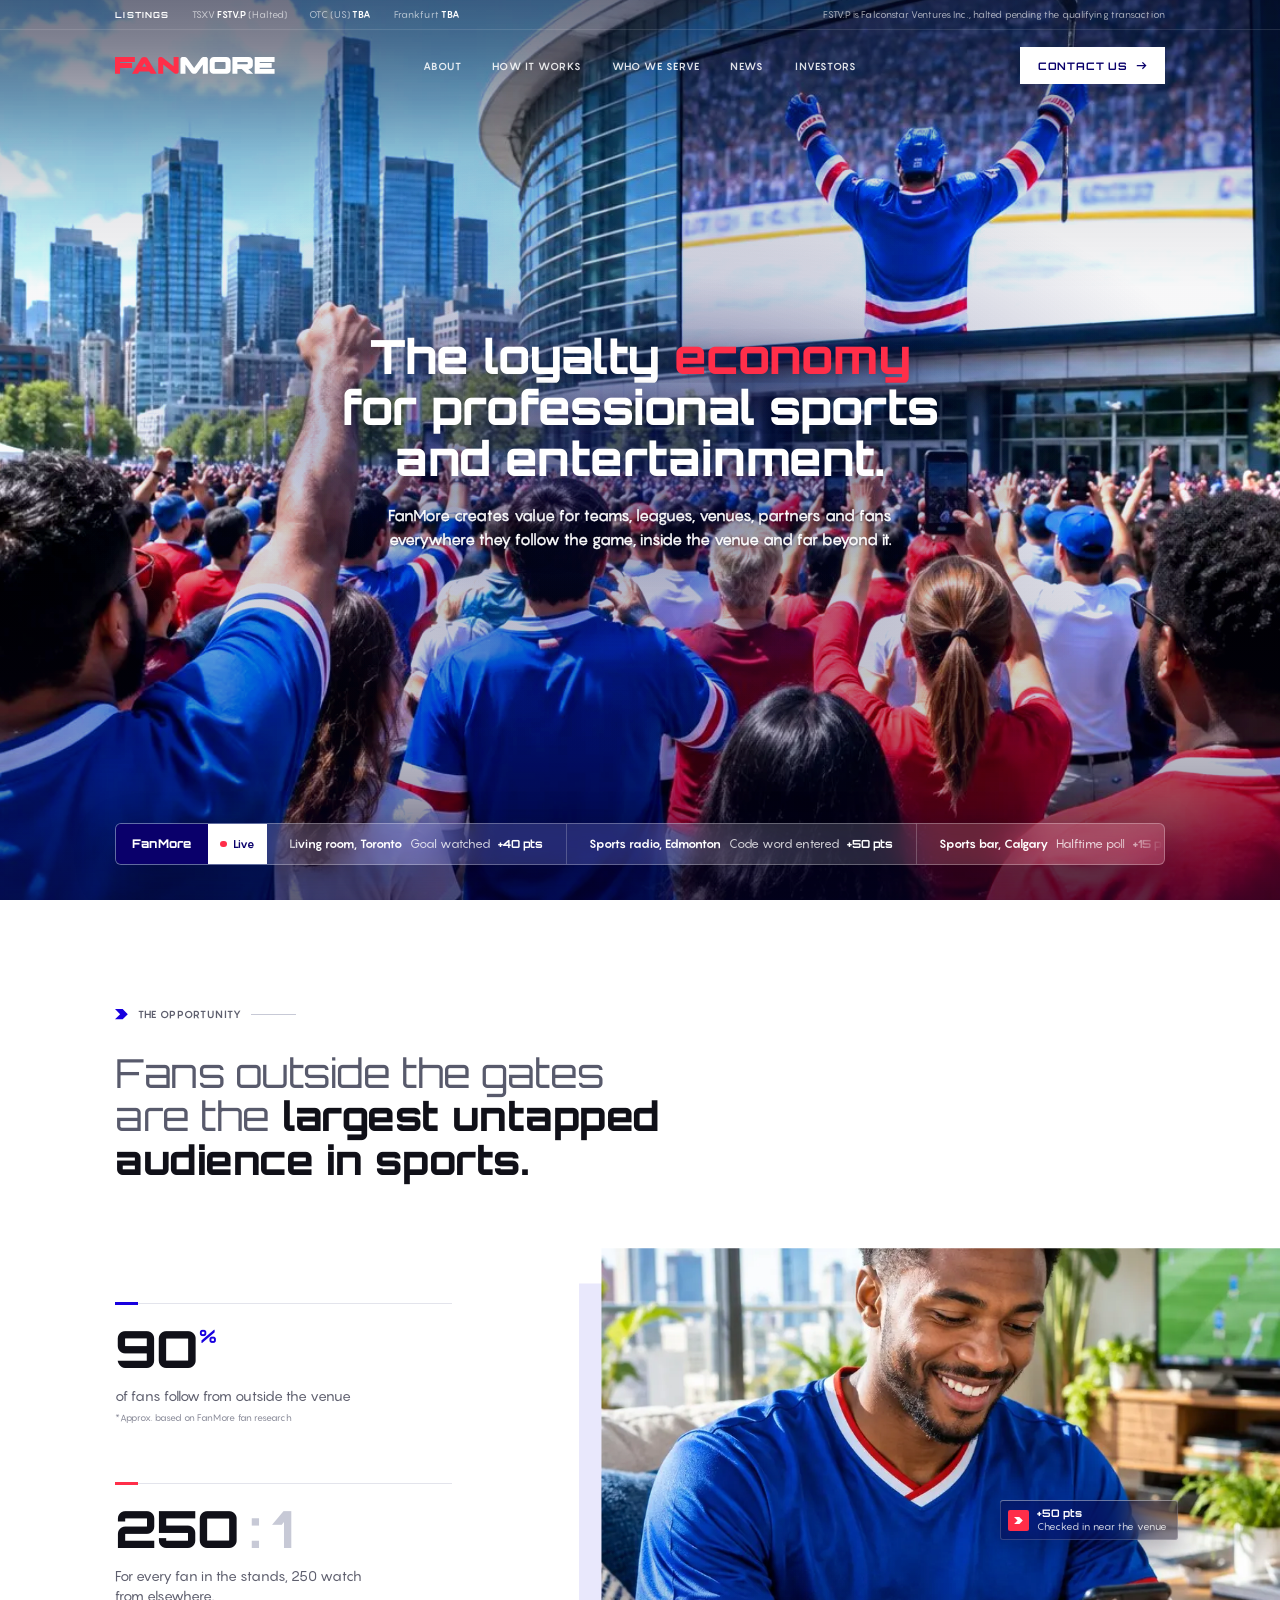
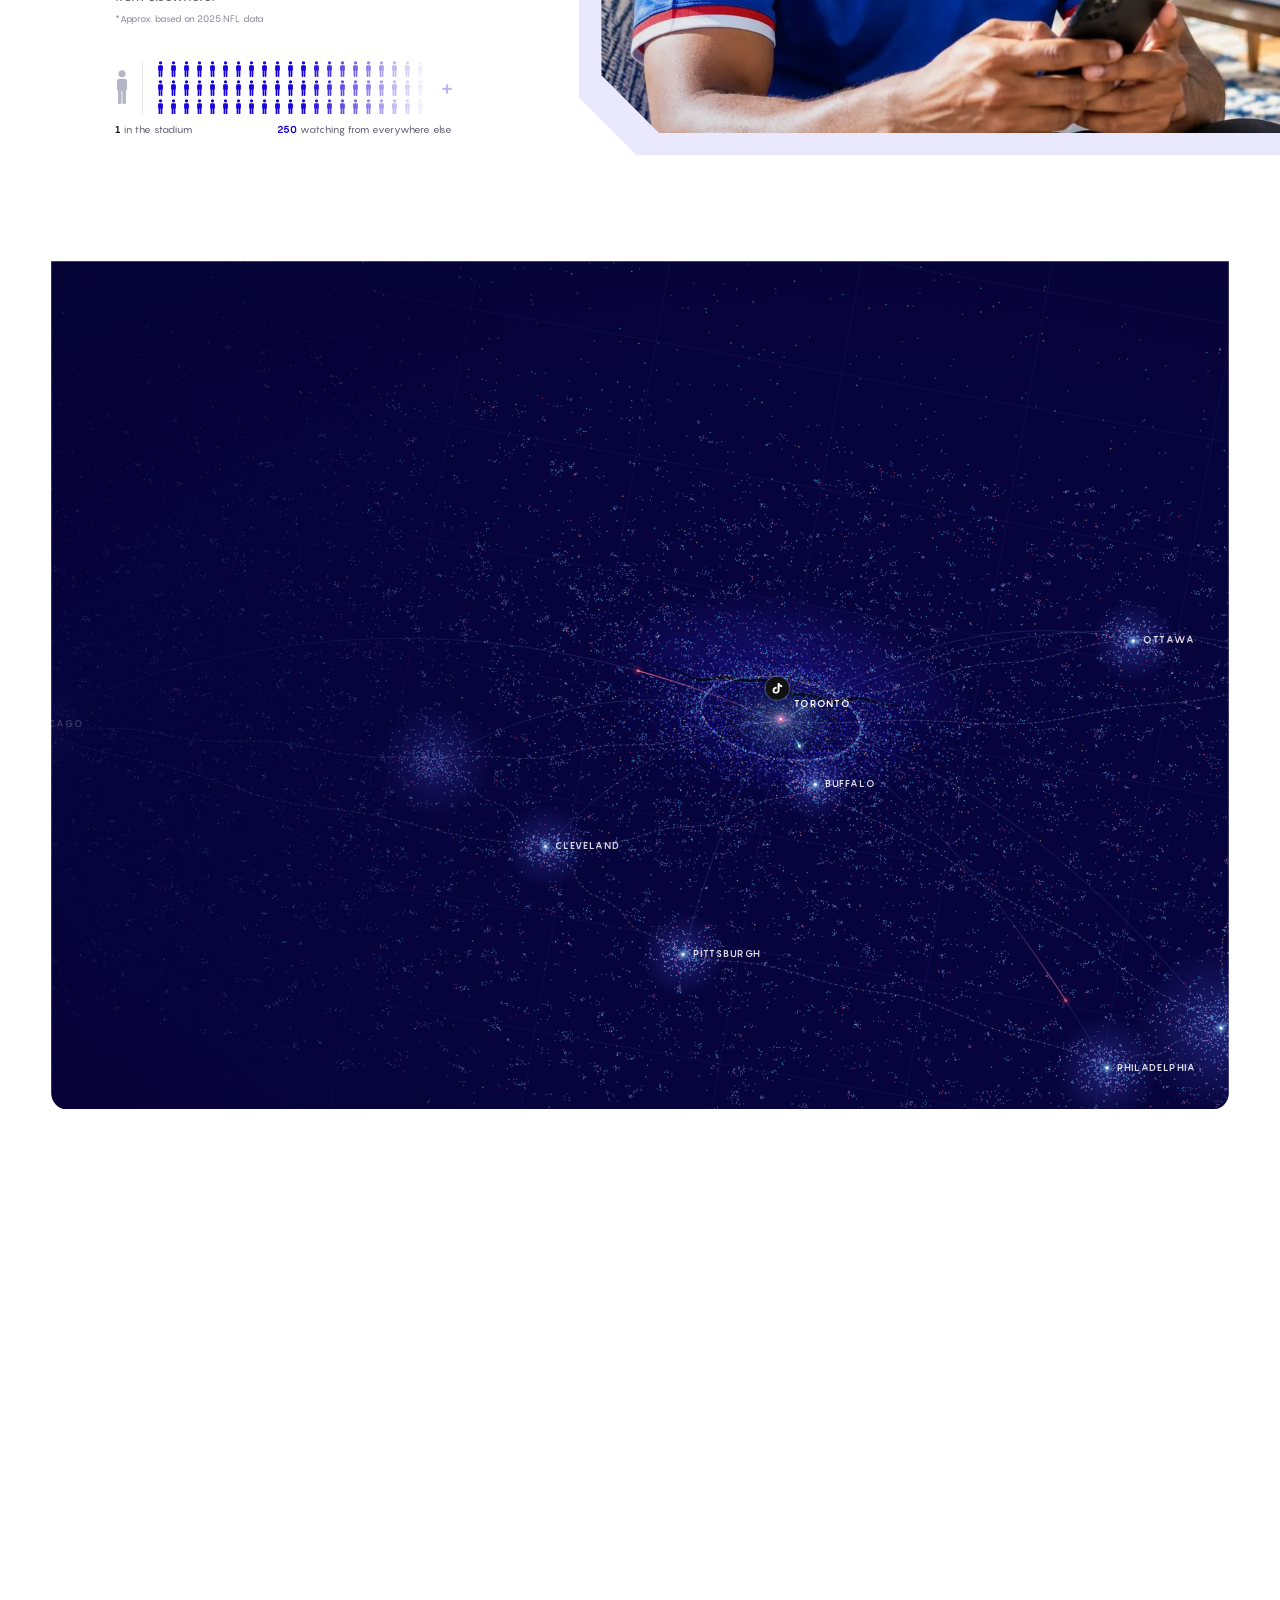
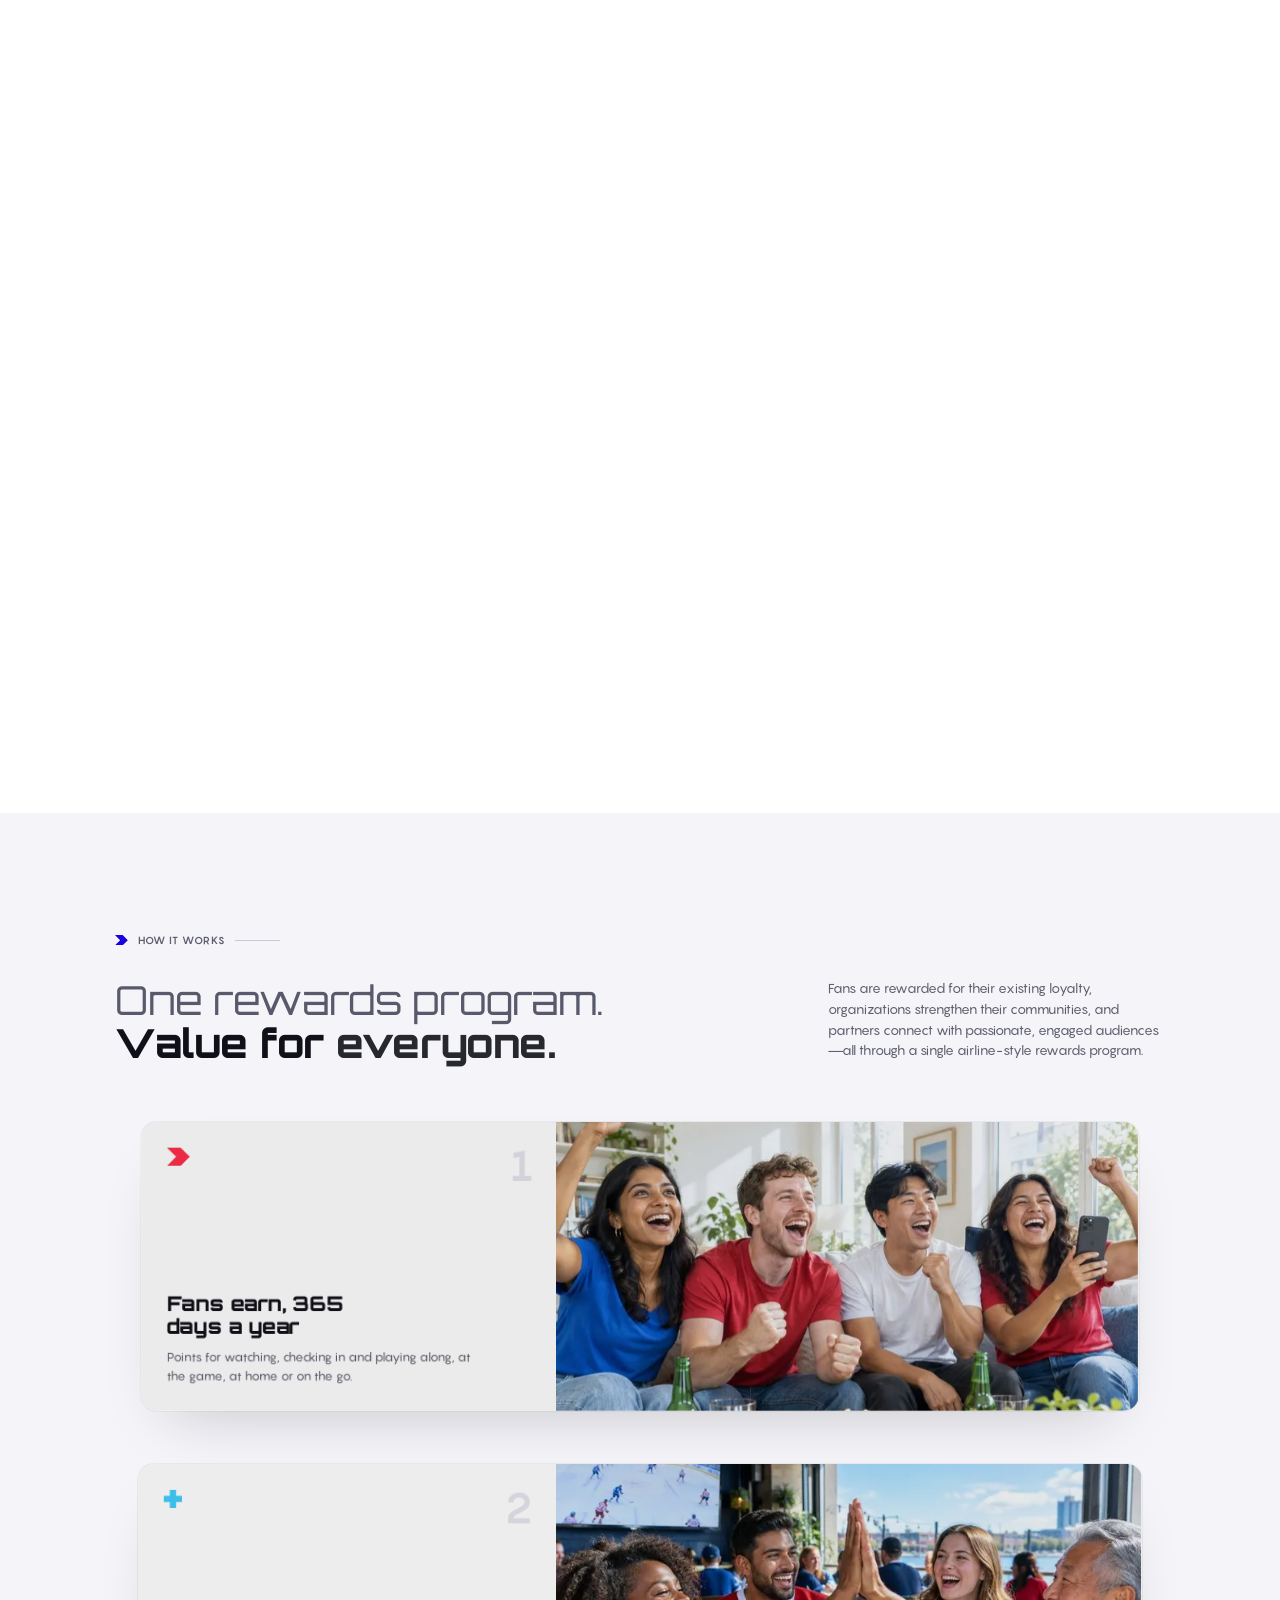
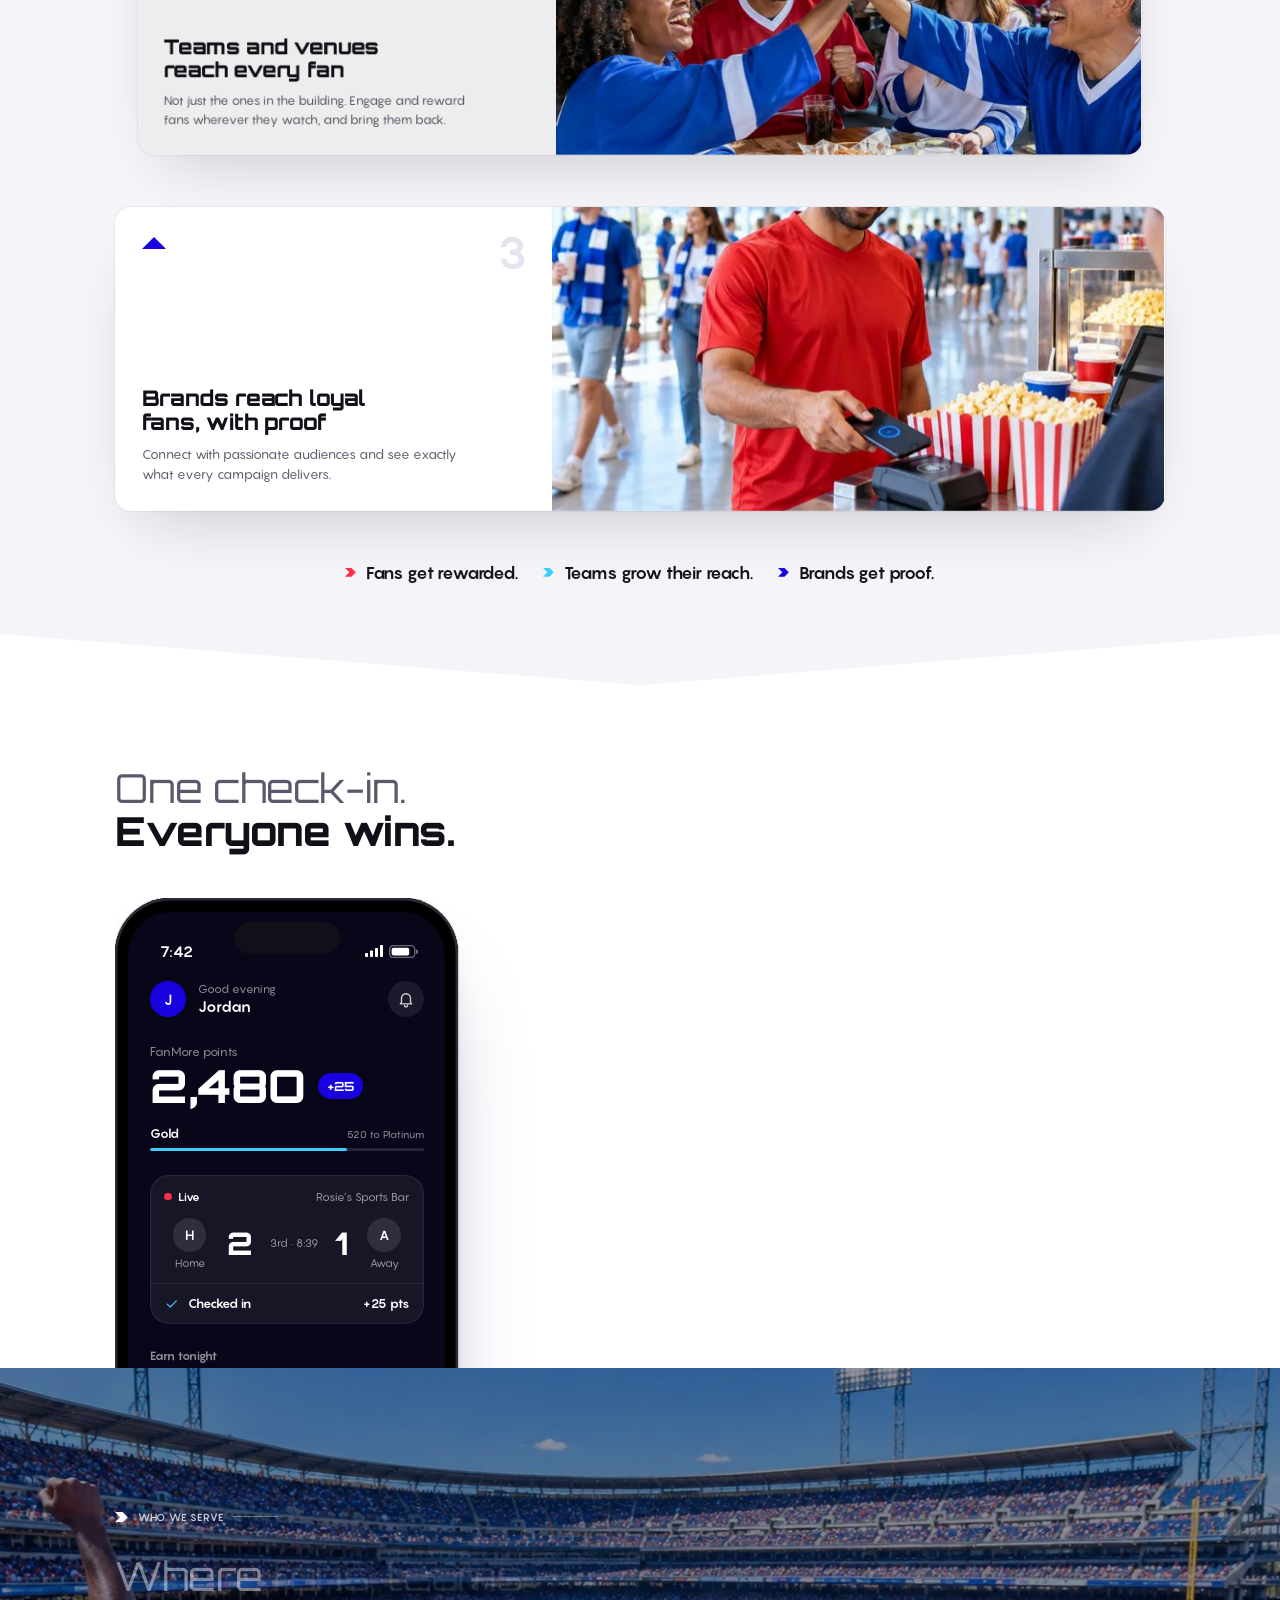
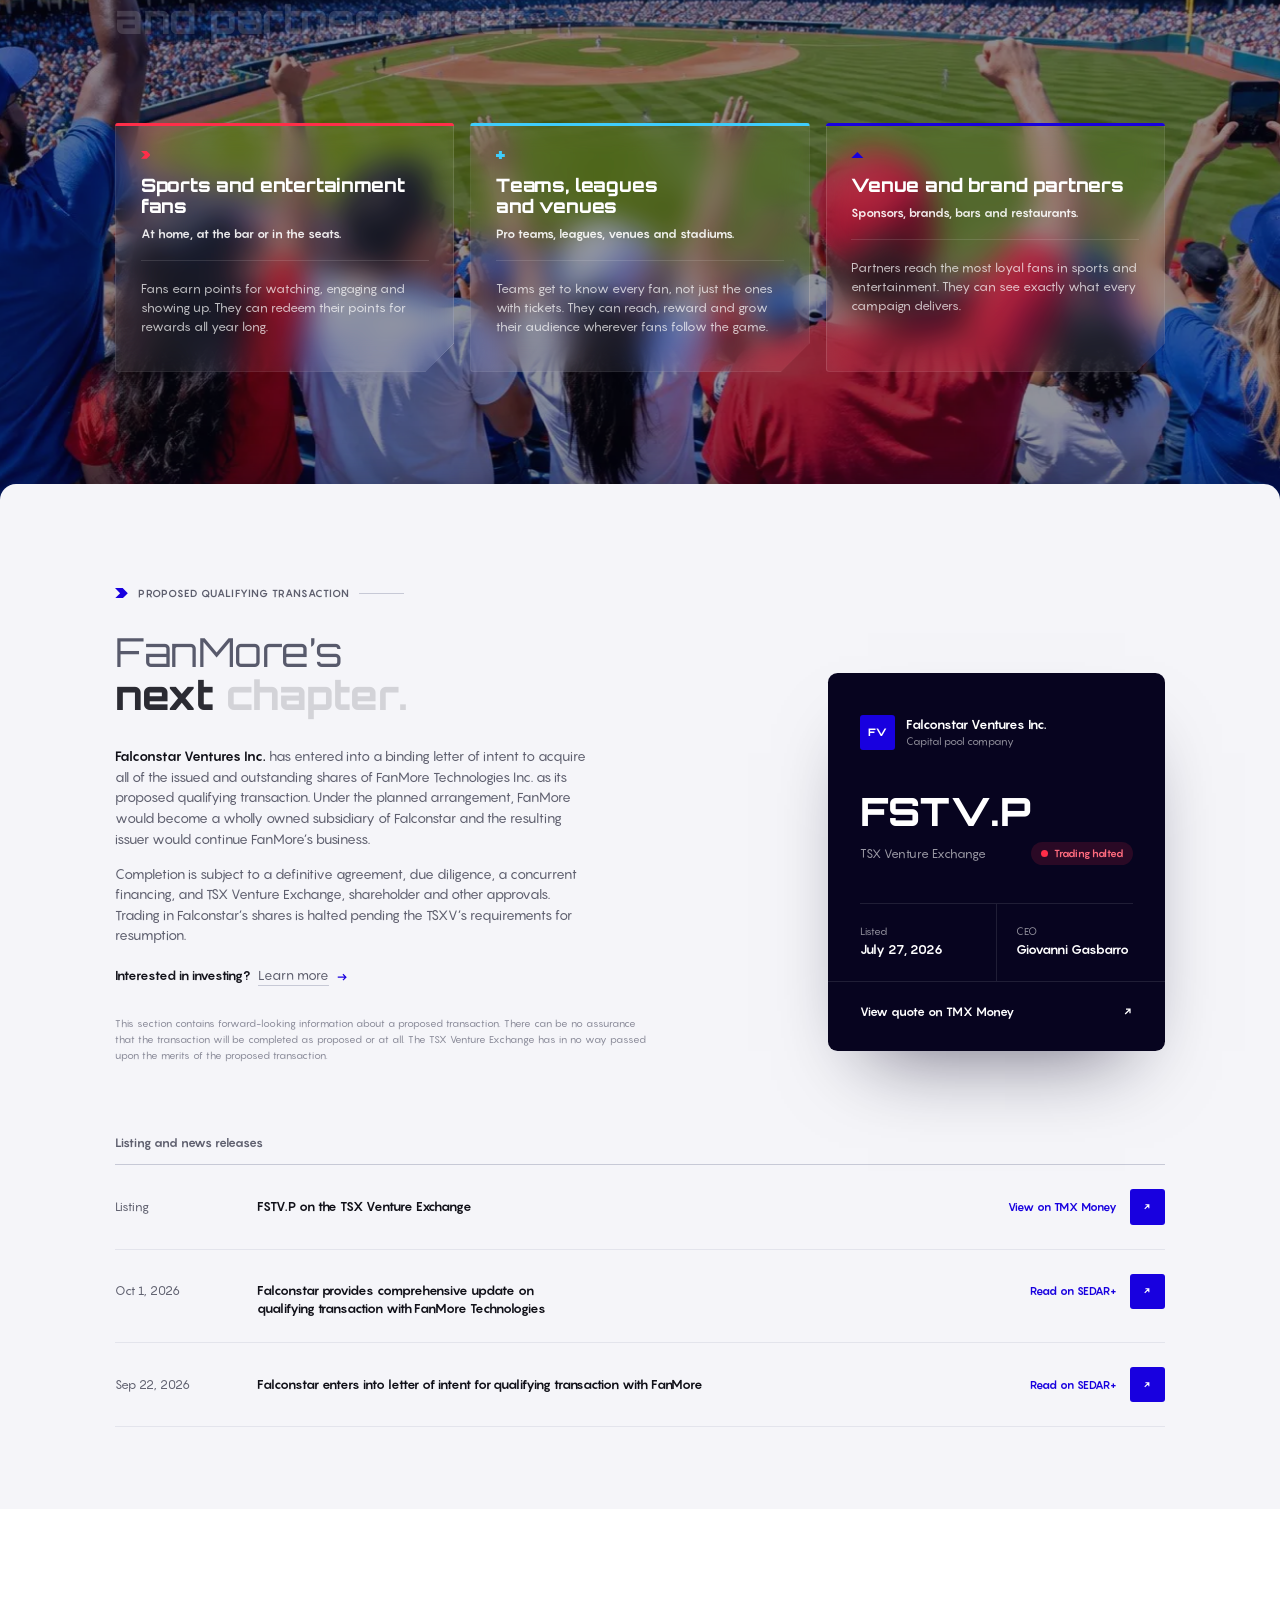
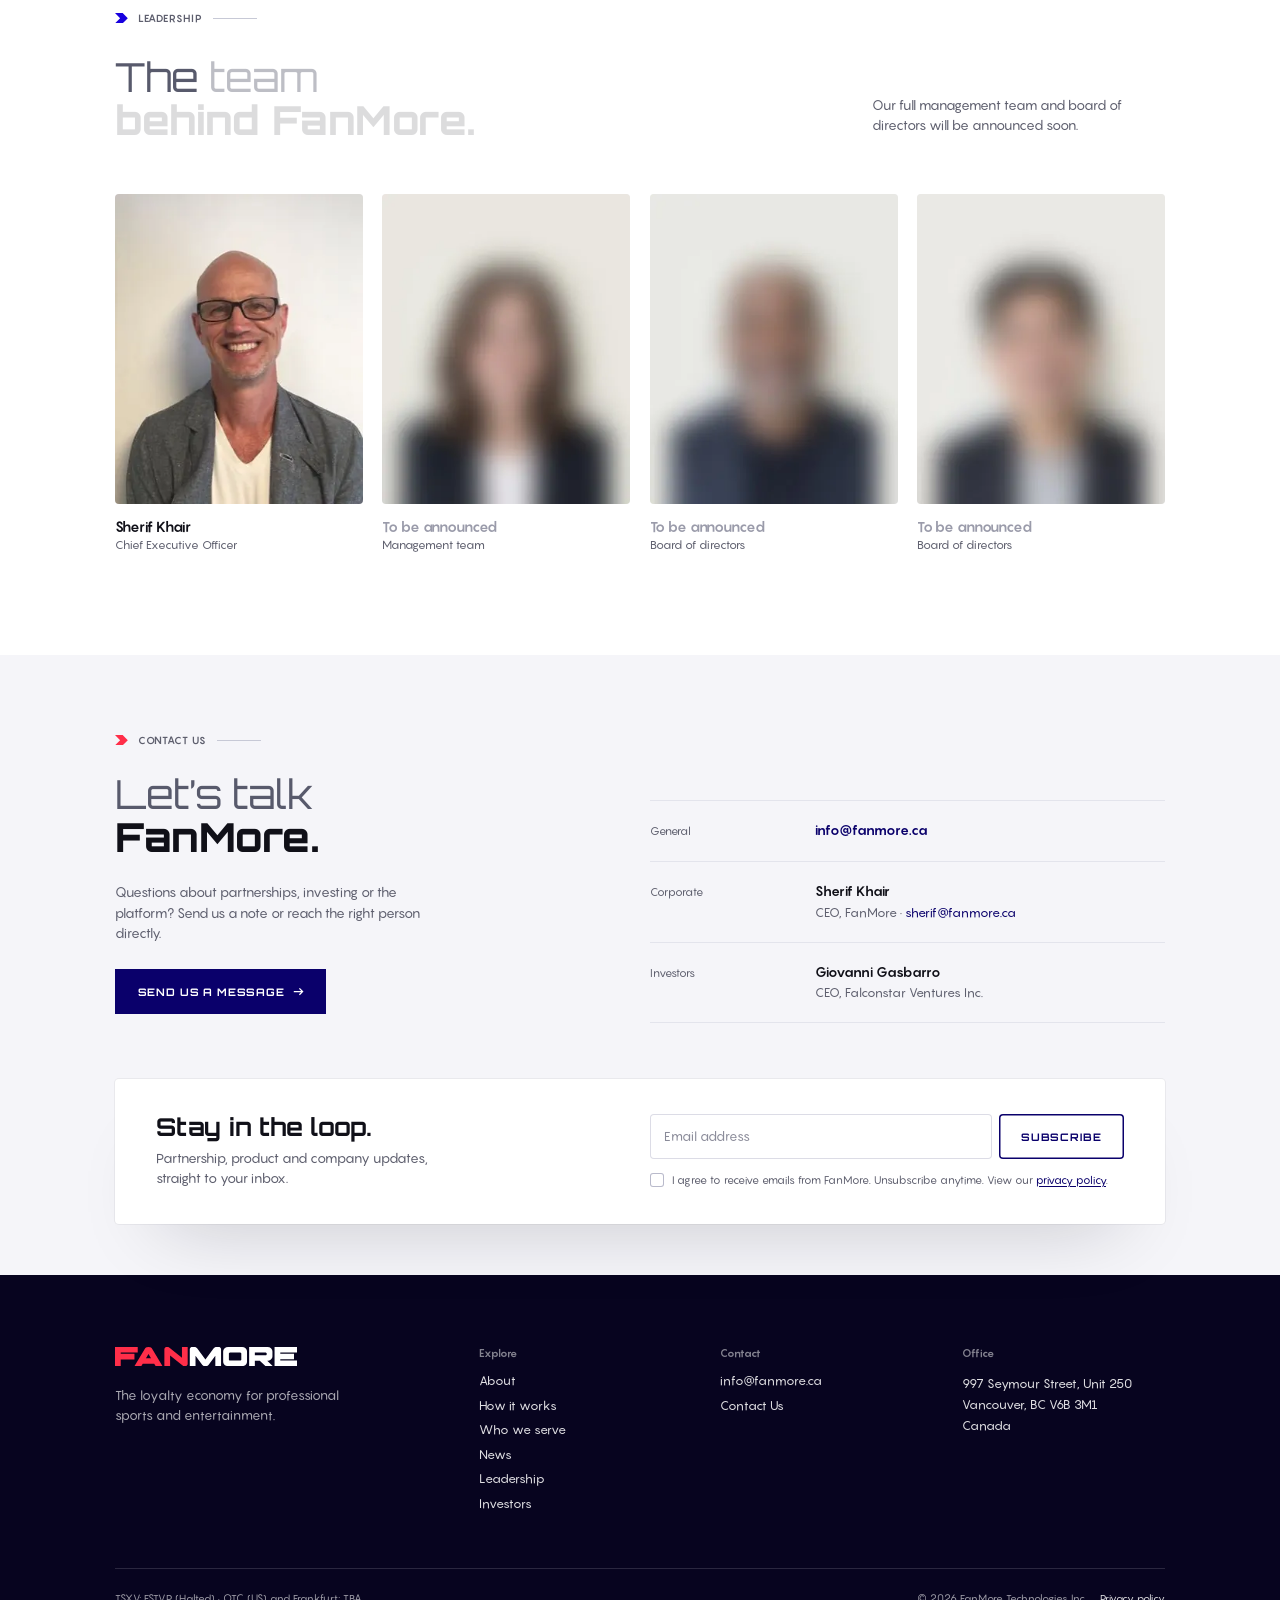
==== commit 31f5d7d6: "Review build" ====
--- a/index.html
+++ b/index.html
@@ -11,4 +11,4 @@
     fit();
     addEventListener('resize', fit);
   })();
-</script><title>FanMore | The loyalty economy for professional sports and entertainment</title><meta name="description" content="FanMore creates value for teams, leagues, venues, partners and fans everywhere they follow the game, inside the venue and far beyond it."><link rel="canonical" href="https://fanmore.ca/"><meta property="og:type" content="website"><meta property="og:site_name" content="FanMore"><meta property="og:title" content="FanMore | The loyalty economy for professional sports and entertainment"><meta property="og:description" content="FanMore creates value for teams, leagues, venues, partners and fans everywhere they follow the game, inside the venue and far beyond it."><meta property="og:url" content="https://fanmore.ca/"><meta property="og:image" content="https://fanmore.ca/og-image.jpg"><meta property="og:image:alt" content="FanMore: the loyalty economy for professional sports and entertainment."><meta property="og:locale" content="en_CA"><meta name="twitter:card" content="summary_large_image"><meta name="twitter:title" content="FanMore | The loyalty economy for professional sports and entertainment"><meta name="twitter:description" content="FanMore creates value for teams, leagues, venues, partners and fans everywhere they follow the game, inside the venue and far beyond it."><meta name="twitter:image" content="https://fanmore.ca/og-image.jpg"><script type="application/ld+json">{"@context":"https://schema.org","@type":"Organization","name":"FanMore","legalName":"FanMore Technologies Inc.","url":"https://fanmore.ca/","logo":"https://fanmore.ca/apple-touch-icon.png","email":"info@fanmore.ca","foundingDate":"2024","description":"FanMore creates value for teams, leagues, venues, partners and fans everywhere they follow the game, inside the venue and far beyond it.","address":{"@type":"PostalAddress","streetAddress":"997 Seymour Street, Unit 250","addressLocality":"Vancouver","addressRegion":"BC","postalCode":"V6B 3M1","addressCountry":"CA"}}</script><meta name="theme-color" content="#0A006B"><link rel="icon" href="./favicon.ico" sizes="any"><link rel="icon" href="./favicon.svg" type="image/svg+xml"><link rel="apple-touch-icon" href="./apple-touch-icon.png"><link rel="sitemap" href="./sitemap-index.xml"><!-- The fonts used above the fold, fetched alongside the CSS instead of after it. --><link rel="preload" href="./fonts/orbitron-800.woff2" as="font" type="font/woff2" crossorigin><link rel="preload" href="./fonts/pangram-regular.woff2" as="font" type="font/woff2" crossorigin><link rel="preload" href="./fonts/pangram-bold.woff2" as="font" type="font/woff2" crossorigin><link rel="stylesheet" href="./_astro/_astro_assets.Bx1x9xGY.css"><link rel="stylesheet" href="./_astro/index.B8eFDxnl.css"><link rel="stylesheet" href="./_astro/NextChapter.CQB_YSPm.css"><link rel="stylesheet" href="./_astro/ContactSection.Cgo63Gof.css"><script type="module" src="./_astro/page.BsuiZEAU.js"></script></head><body><a class="skip-link" href="#main">Skip to content</a><header class="site-header site-header--fixed" data-astro-cid-vwn3tmth><div class="lst" data-astro-cid-vwn3tmth><span class="lst__label" data-astro-cid-vwn3tmth>Listings</span><span data-astro-cid-vwn3tmth>TSXV <b data-astro-cid-vwn3tmth>FSTV.P</b><span class="lst__note" data-astro-cid-vwn3tmth> (Halted)</span></span><span data-astro-cid-vwn3tmth>OTC (US) <b data-astro-cid-vwn3tmth>TBA</b></span><span data-astro-cid-vwn3tmth>Frankfurt <b data-astro-cid-vwn3tmth>TBA</b></span><span class="lst__foot" data-astro-cid-vwn3tmth>FSTV.P is Falconstar Ventures Inc., halted pending the qualifying transaction</span></div><div class="tn" data-astro-cid-vwn3tmth><a class="tn__logo" href="./index.html" aria-label="FanMore home" data-astro-cid-vwn3tmth><svg role="img" aria-label="FanMore" viewBox="36 -656 6232 656" xmlns="http://www.w3.org/2000/svg"><g transform="scale(1,-1)"><g fill="#FF2E49"><path d="M701 423H232V465H813V656H36V0H232V231H701Z"></path><path transform="translate(674 0)" d="M754 0H988L620 615Q593 642 562 649Q531 656 507 656Q483 656 452 649Q421 642 394 615L26 0H260L311 85H702ZM507 416 593 271H420Z"></path><path transform="translate(1688 0)" d="M637 41Q663 19 680.5 9.5Q698 0 708 0H777Q783 0 792.5 8.5Q802 17 811 28.5Q820 40 826.5 52.5Q833 65 833 73V656H637V291L232 615Q179 656 161 656H92Q86 656 76.5 648.5Q67 641 58 629.5Q49 618 42.5 605.5Q36 593 36 583V0H232V363Z"></path></g><g fill="currentColor"><path transform="translate(2557 0)" d="M676 41Q650 19 633 9.5Q616 0 606 0H535Q525 0 508 9.5Q491 19 465 41L232 360V0H36V583Q36 593 42.5 605.5Q49 618 58 629.5Q67 641 76.5 648.5Q86 656 92 656H216Q234 656 287 615L570 230L854 615Q907 656 925 656H1049Q1055 656 1064.5 648.5Q1074 641 1083 629.5Q1092 618 1098.5 605.5Q1105 593 1105 583V0H909V360Z"></path><path transform="translate(3698 0)" d="M36 495V161Q36 124 50 94.5Q64 65 87 44Q110 23 140.5 11.5Q171 0 204 0H684Q717 0 747.5 11.5Q778 23 801 44Q824 65 838 94.5Q852 124 852 161V495Q852 532 838 561.5Q824 591 801 612Q778 633 747.5 644.5Q717 656 684 656H204Q171 656 140.5 644.5Q110 633 87 612Q64 591 50 561.5Q36 532 36 495ZM265 465H623Q635 463 644.5 455Q654 447 656 439V219Q656 210 645.5 201.5Q635 193 623 191H265Q253 193 242.5 201.5Q232 210 232 219V439Q234 447 243.5 455Q253 463 265 465Z"></path><path transform="translate(4586 0)" d="M598 0H847L655 184Q690 184 722.5 195Q755 206 779.5 227Q804 248 818.5 277.5Q833 307 833 344V495Q833 532 819 561.5Q805 591 782 612Q759 633 728.5 644.5Q698 656 665 656H36V0H231V184H399ZM604 465Q616 463 625.5 455Q635 447 637 439V404Q637 395 626.5 386.5Q616 378 604 376H231V465Z"></path><path transform="translate(5455 0)" d="M701 423H232V465H813V656H36V0H813V191H232V233H701Z"></path></g></g></svg></a><nav aria-label="Main" data-astro-cid-vwn3tmth><ul role="list" data-astro-cid-vwn3tmth><li data-astro-cid-vwn3tmth><a href="./about/index.html" data-astro-cid-vwn3tmth>About</a></li><li data-astro-cid-vwn3tmth><a href="./index.html#how" data-astro-cid-vwn3tmth>How it works</a></li><li data-astro-cid-vwn3tmth><a href="./index.html#serve" data-astro-cid-vwn3tmth>Who we serve</a></li><li data-astro-cid-vwn3tmth><a href="./news/index.html" data-astro-cid-vwn3tmth>News</a></li><li data-astro-cid-vwn3tmth><a href="./investors/index.html" data-astro-cid-vwn3tmth>Investors</a></li></ul></nav><a class="btn btn--white tn__cta" href="./index.html#contact" data-contact data-astro-cid-vwn3tmth>Contact Us<svg class="btn__arrow" viewBox="0 0 14 14" fill="none" stroke="currentColor" stroke-width="1.6" aria-hidden="true"><path d="M1 7h11M8 3l4 4-4 4"></path></svg></a><button class="tn__menu" type="button" aria-label="Open menu" aria-haspopup="dialog" aria-expanded="false" aria-controls="mobile-menu" data-menu-open data-astro-cid-vwn3tmth><i data-astro-cid-vwn3tmth></i></button></div></header><main id="main" tabindex="-1"><div><section class="hero" id="top" aria-label="Introduction" data-hero="pinned" data-astro-cid-5ivlo7vc><div class="hero__media" data-astro-cid-5ivlo7vc><img src="./_astro/hero-plaza.D-T6SO9A_1RA79L.webp" srcset="./_astro/hero-plaza.D-T6SO9A_1V16nm.webp 768w, ./_astro/hero-plaza.D-T6SO9A_AoHoQ.webp 1152w, ./_astro/hero-plaza.D-T6SO9A_1RA79L.webp 1536w" alt="Fans gathered outside a venue on game day, cheering a goal on a giant screen" sizes="100vw" loading="eager" fetchpriority="high" decoding="async" data-astro-cid-5ivlo7vc="true" width="1536" height="864"></div><div class="hero__pills" aria-hidden="true" data-hero-pills data-astro-cid-5ivlo7vc><span class="pill hero__pill-src" data-pill-src data-astro-cid-5ivlo7vc><i class="pill__icon" data-astro-cid-5ivlo7vc><svg class="shape shape--plus" viewBox="0 0 85 85" fill="currentColor" aria-hidden="true"><path d="M28 0V28H0V57H28V85H57V57H85V28H57V0Z"></path></svg></i><b data-astro-cid-5ivlo7vc>+25 pts</b><span class="pill__note" data-astro-cid-5ivlo7vc>Checked in</span></span><span class="pill hero__pill-src" data-pill-src data-astro-cid-5ivlo7vc><i class="pill__icon" data-astro-cid-5ivlo7vc><svg class="shape shape--plus" viewBox="0 0 85 85" fill="currentColor" aria-hidden="true"><path d="M28 0V28H0V57H28V85H57V57H85V28H57V0Z"></path></svg></i><b data-astro-cid-5ivlo7vc>+15 pts</b><span class="pill__note" data-astro-cid-5ivlo7vc>Bought a drink</span></span><span class="pill hero__pill-src" data-pill-src data-astro-cid-5ivlo7vc><i class="pill__icon" data-astro-cid-5ivlo7vc><svg class="shape shape--plus" viewBox="0 0 85 85" fill="currentColor" aria-hidden="true"><path d="M28 0V28H0V57H28V85H57V57H85V28H57V0Z"></path></svg></i><b data-astro-cid-5ivlo7vc>+10 pts</b><span class="pill__note" data-astro-cid-5ivlo7vc>Halftime poll</span></span><span class="pill hero__pill-src" data-pill-src data-astro-cid-5ivlo7vc><i class="pill__icon" data-astro-cid-5ivlo7vc><svg class="shape shape--plus" viewBox="0 0 85 85" fill="currentColor" aria-hidden="true"><path d="M28 0V28H0V57H28V85H57V57H85V28H57V0Z"></path></svg></i><b data-astro-cid-5ivlo7vc>+50 pts</b><span class="pill__note" data-astro-cid-5ivlo7vc>Bought a jersey</span></span><span class="pill hero__pill-src" data-pill-src data-astro-cid-5ivlo7vc><i class="pill__icon" data-astro-cid-5ivlo7vc><svg class="shape shape--plus" viewBox="0 0 85 85" fill="currentColor" aria-hidden="true"><path d="M28 0V28H0V57H28V85H57V57H85V28H57V0Z"></path></svg></i><b data-astro-cid-5ivlo7vc>+20 pts</b><span class="pill__note" data-astro-cid-5ivlo7vc>Shared a goal</span></span><span class="pill hero__pill-src" data-pill-src data-astro-cid-5ivlo7vc><i class="pill__icon" data-astro-cid-5ivlo7vc><svg class="shape shape--plus" viewBox="0 0 85 85" fill="currentColor" aria-hidden="true"><path d="M28 0V28H0V57H28V85H57V57H85V28H57V0Z"></path></svg></i><b data-astro-cid-5ivlo7vc>+15 pts</b><span class="pill__note" data-astro-cid-5ivlo7vc>Grabbed a snack</span></span><span class="pill hero__pill-src" data-pill-src data-astro-cid-5ivlo7vc><i class="pill__icon" data-astro-cid-5ivlo7vc><svg class="shape shape--plus" viewBox="0 0 85 85" fill="currentColor" aria-hidden="true"><path d="M28 0V28H0V57H28V85H57V57H85V28H57V0Z"></path></svg></i><b data-astro-cid-5ivlo7vc>+40 pts</b><span class="pill__note" data-astro-cid-5ivlo7vc>Referred a friend</span></span><span class="pill hero__pill-src" data-pill-src data-astro-cid-5ivlo7vc><i class="pill__icon" data-astro-cid-5ivlo7vc><svg class="shape shape--plus" viewBox="0 0 85 85" fill="currentColor" aria-hidden="true"><path d="M28 0V28H0V57H28V85H57V57H85V28H57V0Z"></path></svg></i><b data-astro-cid-5ivlo7vc>+25 pts</b><span class="pill__note" data-astro-cid-5ivlo7vc>Scanned a ticket</span></span></div><div class="hero__shade" aria-hidden="true" data-astro-cid-5ivlo7vc></div><div class="hero__dim" aria-hidden="true" data-astro-cid-5ivlo7vc></div><div class="hero__content" data-hero-text data-astro-cid-5ivlo7vc><h1 data-astro-cid-5ivlo7vc><span class="hero__line" data-astro-cid-5ivlo7vc><span data-astro-cid-5ivlo7vc>The loyalty <em data-astro-cid-5ivlo7vc>economy</em></span></span> <span class="hero__line" data-astro-cid-5ivlo7vc><span data-astro-cid-5ivlo7vc>for professional sports</span></span> <span class="hero__line" data-astro-cid-5ivlo7vc><span data-astro-cid-5ivlo7vc>and entertainment.</span></span></h1><p data-astro-cid-5ivlo7vc>FanMore creates value for teams, leagues, venues, partners and fans everywhere they follow the game, inside the venue and far beyond it.</p></div><div class="tk" aria-hidden="true" data-hero-text data-astro-cid-5ivlo7vc><span class="tk__brand" data-astro-cid-5ivlo7vc>FanMore</span><span class="tk__live" data-astro-cid-5ivlo7vc><i data-astro-cid-5ivlo7vc></i>Live</span><div class="tk__track" data-astro-cid-5ivlo7vc><ul class="tk__list" data-astro-cid-5ivlo7vc><li data-astro-cid-5ivlo7vc><span class="tk__where" data-astro-cid-5ivlo7vc>Living room, Toronto</span><span class="tk__what" data-astro-cid-5ivlo7vc>Goal watched</span><span class="tk__pts" data-astro-cid-5ivlo7vc>+4O pts</span></li><li data-astro-cid-5ivlo7vc><span class="tk__where" data-astro-cid-5ivlo7vc>Sports radio, Edmonton</span><span class="tk__what" data-astro-cid-5ivlo7vc>Code word entered</span><span class="tk__pts" data-astro-cid-5ivlo7vc>+5O pts</span></li><li data-astro-cid-5ivlo7vc><span class="tk__where" data-astro-cid-5ivlo7vc>Sports bar, Calgary</span><span class="tk__what" data-astro-cid-5ivlo7vc>Halftime poll</span><span class="tk__pts" data-astro-cid-5ivlo7vc>+15 pts</span></li><li data-astro-cid-5ivlo7vc><span class="tk__where" data-astro-cid-5ivlo7vc>Outside the venue</span><span class="tk__what" data-astro-cid-5ivlo7vc>Checked in</span><span class="tk__pts" data-astro-cid-5ivlo7vc>+25 pts</span></li><li data-astro-cid-5ivlo7vc><span class="tk__where" data-astro-cid-5ivlo7vc>Cottage, Muskoka</span><span class="tk__what" data-astro-cid-5ivlo7vc>Overtime winner</span><span class="tk__pts" data-astro-cid-5ivlo7vc>+6O pts</span></li><li data-astro-cid-5ivlo7vc><span class="tk__where" data-astro-cid-5ivlo7vc>Commute, Vancouver</span><span class="tk__what" data-astro-cid-5ivlo7vc>Trivia streak</span><span class="tk__pts" data-astro-cid-5ivlo7vc>+2O pts</span></li><li data-astro-cid-5ivlo7vc><span class="tk__where" data-astro-cid-5ivlo7vc>Watch party, Montréal</span><span class="tk__what" data-astro-cid-5ivlo7vc>Seat upgrade redeemed</span><span class="tk__pts" data-astro-cid-5ivlo7vc>−5OO pts</span></li></ul><ul class="tk__list" data-astro-cid-5ivlo7vc><li data-astro-cid-5ivlo7vc><span class="tk__where" data-astro-cid-5ivlo7vc>Living room, Toronto</span><span class="tk__what" data-astro-cid-5ivlo7vc>Goal watched</span><span class="tk__pts" data-astro-cid-5ivlo7vc>+4O pts</span></li><li data-astro-cid-5ivlo7vc><span class="tk__where" data-astro-cid-5ivlo7vc>Sports radio, Edmonton</span><span class="tk__what" data-astro-cid-5ivlo7vc>Code word entered</span><span class="tk__pts" data-astro-cid-5ivlo7vc>+5O pts</span></li><li data-astro-cid-5ivlo7vc><span class="tk__where" data-astro-cid-5ivlo7vc>Sports bar, Calgary</span><span class="tk__what" data-astro-cid-5ivlo7vc>Halftime poll</span><span class="tk__pts" data-astro-cid-5ivlo7vc>+15 pts</span></li><li data-astro-cid-5ivlo7vc><span class="tk__where" data-astro-cid-5ivlo7vc>Outside the venue</span><span class="tk__what" data-astro-cid-5ivlo7vc>Checked in</span><span class="tk__pts" data-astro-cid-5ivlo7vc>+25 pts</span></li><li data-astro-cid-5ivlo7vc><span class="tk__where" data-astro-cid-5ivlo7vc>Cottage, Muskoka</span><span class="tk__what" data-astro-cid-5ivlo7vc>Overtime winner</span><span class="tk__pts" data-astro-cid-5ivlo7vc>+6O pts</span></li><li data-astro-cid-5ivlo7vc><span class="tk__where" data-astro-cid-5ivlo7vc>Commute, Vancouver</span><span class="tk__what" data-astro-cid-5ivlo7vc>Trivia streak</span><span class="tk__pts" data-astro-cid-5ivlo7vc>+2O pts</span></li><li data-astro-cid-5ivlo7vc><span class="tk__where" data-astro-cid-5ivlo7vc>Watch party, Montréal</span><span class="tk__what" data-astro-cid-5ivlo7vc>Seat upgrade redeemed</span><span class="tk__pts" data-astro-cid-5ivlo7vc>−5OO pts</span></li></ul></div></div></section><script type="module" src="./_astro/Hero.astro_astro_type_script_index_0_lang.BkLAp6dj.js"></script><section class="op" id="about" aria-labelledby="op-title" data-astro-cid-tkrxar6q><p class="tag" data-reveal><svg class="shape shape--chevron tag__mark" viewBox="0 0 384 308" fill="currentColor" aria-hidden="true"><path d="M0 0L154 154L0 308L230 308L384 154L230 0Z"></path></svg>The Opportunity<span class="tag__line" aria-hidden="true"></span></p><h2 id="op-title" data-lit class="h2"><span class="h2__light"><span class="word" style="--i:0">Fans</span> <span class="word" style="--i:1">outside</span> <span class="word" style="--i:2">the</span> <span class="word" style="--i:3">gates</span> <span class="word" style="--i:4">are</span> <span class="word" style="--i:5">the</span></span> <span class="word" style="--i:6">largest</span> <span class="word" style="--i:7">untapped</span> <span class="word" style="--i:8">audience</span> <span class="word" style="--i:9">in</span> <span class="word" style="--i:10">sports.</span></h2><div class="op__row" data-astro-cid-tkrxar6q><div class="op__stats" data-astro-cid-tkrxar6q><dl data-astro-cid-tkrxar6q><div class="st" data-reveal data-astro-cid-tkrxar6q><dt class="st__n" data-astro-cid-tkrxar6q><span class="sr-only" data-astro-cid-tkrxar6q>About 90 percent</span><span aria-hidden="true" class="st__v" data-count="90" data-orbitron data-astro-cid-tkrxar6q>9O</span><sup aria-hidden="true" data-astro-cid-tkrxar6q>%</sup></dt><dd data-astro-cid-tkrxar6q><p data-astro-cid-tkrxar6q>of fans follow from outside the venue</p><p class="st__fn" data-astro-cid-tkrxar6q>*Approx. based on FanMore fan research</p></dd></div><div class="st" data-reveal data-astro-cid-tkrxar6q><dt class="st__n" data-astro-cid-tkrxar6q><span class="sr-only" data-astro-cid-tkrxar6q>About 250 to 1</span><span aria-hidden="true" class="st__v" data-count="250" data-orbitron data-astro-cid-tkrxar6q>25O</span><span aria-hidden="true" class="st__r" data-astro-cid-tkrxar6q><b data-astro-cid-tkrxar6q>:</b>1</span></dt><dd data-astro-cid-tkrxar6q><p data-astro-cid-tkrxar6q>For every fan in the stands, 250 watch from elsewhere.</p><p class="st__fn" data-astro-cid-tkrxar6q>*Approx. based on 2025 NFL data</p></dd></div></dl><div class="ppl" aria-hidden="true" data-reveal data-astro-cid-tkrxar6q><div class="ppl__row" data-astro-cid-tkrxar6q><div class="ppl__one" data-astro-cid-tkrxar6q><i data-astro-cid-tkrxar6q></i></div><span class="ppl__div" data-astro-cid-tkrxar6q></span><div class="ppl__many" data-astro-cid-tkrxar6q><div class="ppl__grid" data-astro-cid-tkrxar6q><i style="--i:0" data-astro-cid-tkrxar6q></i><i style="--i:1" data-astro-cid-tkrxar6q></i><i style="--i:2" data-astro-cid-tkrxar6q></i><i style="--i:3" data-astro-cid-tkrxar6q></i><i style="--i:4" data-astro-cid-tkrxar6q></i><i style="--i:5" data-astro-cid-tkrxar6q></i><i style="--i:6" data-astro-cid-tkrxar6q></i><i style="--i:7" data-astro-cid-tkrxar6q></i><i style="--i:8" data-astro-cid-tkrxar6q></i><i style="--i:9" data-astro-cid-tkrxar6q></i><i style="--i:10" data-astro-cid-tkrxar6q></i><i style="--i:11" data-astro-cid-tkrxar6q></i><i style="--i:12" data-astro-cid-tkrxar6q></i><i style="--i:13" data-astro-cid-tkrxar6q></i><i style="--i:14" data-astro-cid-tkrxar6q></i><i style="--i:15" data-astro-cid-tkrxar6q></i><i style="--i:16" data-astro-cid-tkrxar6q></i><i style="--i:17" data-astro-cid-tkrxar6q></i><i style="--i:18" data-astro-cid-tkrxar6q></i><i style="--i:19" data-astro-cid-tkrxar6q></i><i style="--i:20" data-astro-cid-tkrxar6q></i><i style="--i:21" data-astro-cid-tkrxar6q></i><i style="--i:22" data-astro-cid-tkrxar6q></i><i style="--i:23" data-astro-cid-tkrxar6q></i><i style="--i:24" data-astro-cid-tkrxar6q></i><i style="--i:25" data-astro-cid-tkrxar6q></i><i style="--i:26" data-astro-cid-tkrxar6q></i><i style="--i:27" data-astro-cid-tkrxar6q></i><i style="--i:28" data-astro-cid-tkrxar6q></i><i style="--i:29" data-astro-cid-tkrxar6q></i><i style="--i:30" data-astro-cid-tkrxar6q></i><i style="--i:31" data-astro-cid-tkrxar6q></i><i style="--i:32" data-astro-cid-tkrxar6q></i><i style="--i:33" data-astro-cid-tkrxar6q></i><i style="--i:34" data-astro-cid-tkrxar6q></i><i style="--i:35" data-astro-cid-tkrxar6q></i><i style="--i:36" data-astro-cid-tkrxar6q></i><i style="--i:37" data-astro-cid-tkrxar6q></i><i style="--i:38" data-astro-cid-tkrxar6q></i><i style="--i:39" data-astro-cid-tkrxar6q></i><i style="--i:40" data-astro-cid-tkrxar6q></i><i style="--i:41" data-astro-cid-tkrxar6q></i><i style="--i:42" data-astro-cid-tkrxar6q></i><i style="--i:43" data-astro-cid-tkrxar6q></i><i style="--i:44" data-astro-cid-tkrxar6q></i><i style="--i:45" data-astro-cid-tkrxar6q></i><i style="--i:46" data-astro-cid-tkrxar6q></i><i style="--i:47" data-astro-cid-tkrxar6q></i><i style="--i:48" data-astro-cid-tkrxar6q></i><i style="--i:49" data-astro-cid-tkrxar6q></i><i style="--i:50" data-astro-cid-tkrxar6q></i><i style="--i:51" data-astro-cid-tkrxar6q></i><i style="--i:52" data-astro-cid-tkrxar6q></i><i style="--i:53" data-astro-cid-tkrxar6q></i><i style="--i:54" data-astro-cid-tkrxar6q></i><i style="--i:55" data-astro-cid-tkrxar6q></i><i style="--i:56" data-astro-cid-tkrxar6q></i><i style="--i:57" data-astro-cid-tkrxar6q></i><i style="--i:58" data-astro-cid-tkrxar6q></i><i style="--i:59" data-astro-cid-tkrxar6q></i><i style="--i:60" data-astro-cid-tkrxar6q></i><i style="--i:61" data-astro-cid-tkrxar6q></i><i style="--i:62" data-astro-cid-tkrxar6q></i><i style="--i:63" data-astro-cid-tkrxar6q></i><i style="--i:64" data-astro-cid-tkrxar6q></i><i style="--i:65" data-astro-cid-tkrxar6q></i><i style="--i:66" data-astro-cid-tkrxar6q></i><i style="--i:67" data-astro-cid-tkrxar6q></i><i style="--i:68" data-astro-cid-tkrxar6q></i><i style="--i:69" data-astro-cid-tkrxar6q></i><i style="--i:70" data-astro-cid-tkrxar6q></i><i style="--i:71" data-astro-cid-tkrxar6q></i><i style="--i:72" data-astro-cid-tkrxar6q></i><i style="--i:73" data-astro-cid-tkrxar6q></i><i style="--i:74" data-astro-cid-tkrxar6q></i><i style="--i:75" data-astro-cid-tkrxar6q></i><i style="--i:76" data-astro-cid-tkrxar6q></i><i style="--i:77" data-astro-cid-tkrxar6q></i><i style="--i:78" data-astro-cid-tkrxar6q></i><i style="--i:79" data-astro-cid-tkrxar6q></i><i style="--i:80" data-astro-cid-tkrxar6q></i><i style="--i:81" data-astro-cid-tkrxar6q></i><i style="--i:82" data-astro-cid-tkrxar6q></i><i style="--i:83" data-astro-cid-tkrxar6q></i><i style="--i:84" data-astro-cid-tkrxar6q></i><i style="--i:85" data-astro-cid-tkrxar6q></i><i style="--i:86" data-astro-cid-tkrxar6q></i><i style="--i:87" data-astro-cid-tkrxar6q></i><i style="--i:88" data-astro-cid-tkrxar6q></i><i style="--i:89" data-astro-cid-tkrxar6q></i></div><span class="ppl__plus" data-astro-cid-tkrxar6q>+</span></div></div><div class="ppl__cap" data-astro-cid-tkrxar6q><span data-astro-cid-tkrxar6q><b data-astro-cid-tkrxar6q>1</b> in the stadium</span><span data-astro-cid-tkrxar6q><b data-astro-cid-tkrxar6q>250</b> watching from everywhere else</span></div></div></div><div class="op__photo" data-reveal data-astro-cid-tkrxar6q><span class="op__block" aria-hidden="true" data-astro-cid-tkrxar6q></span><div class="op__reveal" data-astro-cid-tkrxar6q><div class="op__frame" data-astro-cid-tkrxar6q><img src="./_astro/opportunity-fans.CNy7kkjH_Z7gqnf.webp" srcset="./_astro/opportunity-fans.CNy7kkjH_ZzKSHB.webp 640w, ./_astro/opportunity-fans.CNy7kkjH_ZDED36.webp 960w, ./_astro/opportunity-fans.CNy7kkjH_Z7gqnf.webp 1024w" alt="A fan outside the venue earning FanMore points on her phone" sizes="(max-width: 900px) 100vw, 60vw" loading="lazy" decoding="async" data-astro-cid-tkrxar6q="true" width="1024" height="1280"></div></div><div class="chip" aria-hidden="true" data-astro-cid-tkrxar6q><span class="chip__mark" data-astro-cid-tkrxar6q><svg class="shape shape--chevron" viewBox="0 0 384 308" fill="currentColor" aria-hidden="true"><path d="M0 0L154 154L0 308L230 308L384 154L230 0Z"></path></svg></span><span class="chip__text" data-chip-text data-astro-cid-tkrxar6q><span data-astro-cid-tkrxar6q><b data-astro-cid-tkrxar6q>+5O pts</b><small data-astro-cid-tkrxar6q>Checked in near the venue</small></span></span></div><template data-chip-moments data-astro-cid-tkrxar6q><span data-astro-cid-tkrxar6q><b data-astro-cid-tkrxar6q>+5O pts</b><small data-astro-cid-tkrxar6q>Checked in near the venue</small></span><span data-astro-cid-tkrxar6q><b data-astro-cid-tkrxar6q>+15 pts</b><small data-astro-cid-tkrxar6q>Halftime poll answered</small></span><span data-astro-cid-tkrxar6q><b data-astro-cid-tkrxar6q>+4O pts</b><small data-astro-cid-tkrxar6q>Goal watched with friends</small></span></template></div></div></section><script type="module" src="./_astro/Opportunity.astro_astro_type_script_index_0_lang.D8hGg1RA.js"></script><section class="rx" aria-labelledby="rx-t1" data-reach data-target="2846000" data-logo="./_astro/scoreboard-wordmark.BsAdZ44L.png" data-astro-cid-dnvdjqij><div class="rx__stage" data-astro-cid-dnvdjqij><canvas class="rx__city" role="img" aria-label="An illustrated ballpark at night with the surrounding city lit up, showing fans earning points far beyond the venue" data-astro-cid-dnvdjqij></canvas><div class="rx__grain" aria-hidden="true" data-astro-cid-dnvdjqij></div><canvas class="rx__lights" aria-hidden="true" data-astro-cid-dnvdjqij></canvas><div class="rx__vignette" aria-hidden="true" data-astro-cid-dnvdjqij></div><div class="rx__pills" aria-hidden="true" data-astro-cid-dnvdjqij></div><div class="rx__text" data-astro-cid-dnvdjqij><p class="rx__tag" data-astro-cid-dnvdjqij><svg class="shape shape--chevron rx__mark" viewBox="0 0 384 308" fill="currentColor" aria-hidden="true"><path d="M0 0L154 154L0 308L230 308L384 154L230 0Z"></path></svg>The Reach<span class="rx__bar" aria-hidden="true" data-astro-cid-dnvdjqij></span></p><div class="rx__chapters" data-astro-cid-dnvdjqij><div class="rx__chapter is-on" data-astro-cid-dnvdjqij><h2 class="rx__h" id="rx-t1" data-astro-cid-dnvdjqij><span class="rx__light" data-astro-cid-dnvdjqij>For years, rewards</span> lived within the gates.</h2><p data-astro-cid-dnvdjqij>Teams only knew the fans in the building, fans were rewarded at the venue if at all, and partners paid for reach they couldn’t prove.</p></div><div class="rx__chapter" data-astro-cid-dnvdjqij><h2 class="rx__h" id="rx-t2" data-astro-cid-dnvdjqij><span class="rx__light" data-astro-cid-dnvdjqij>With FanMore,</span> reach goes far beyond the venue.</h2><p data-astro-cid-dnvdjqij>Fans earn and redeem points wherever they follow the game, at home, at the bar, on the commute, even in the offseason.</p></div><div class="rx__chapter" data-astro-cid-dnvdjqij><h2 class="rx__h" id="rx-t3" data-astro-cid-dnvdjqij><span class="rx__light" data-astro-cid-dnvdjqij>Now every fan is</span> counted, valued and rewarded.</h2><p data-astro-cid-dnvdjqij>Teams finally know who their fans really are, and partners see what every campaign delivers.</p></div></div><div class="rx__count" aria-hidden="true" data-astro-cid-dnvdjqij><i class="rx__dot" data-astro-cid-dnvdjqij></i><span class="rx__num" data-astro-cid-dnvdjqij>0</span><span class="rx__label" data-astro-cid-dnvdjqij>points earned today</span></div><div class="rx__rail" aria-hidden="true" data-astro-cid-dnvdjqij><i data-astro-cid-dnvdjqij></i><i data-astro-cid-dnvdjqij></i><i data-astro-cid-dnvdjqij></i></div></div></div><script type="application/json" data-reach-pills>[[["+25","Checked in at the game",0],["+15","Bought a drink",1],["+40","Home run celebrated",0],["+10","Seventh-inning poll",2],["+20","Merch pickup",1]],[["+40","Home run watched at home","tv"],["+30","Story shared","ig"],["+20","Sports bar check-in",1],["+50","Radio code word","radio"],["+20","Highlight reposted","tt"],["+15","Watch party joined",0]],[["+40","Game watched at the cottage","tv"],["+18%","Sponsor reach",1,true],["Redeemed","Jersey reward",2,true],["+1","New fan profile",0,true],["+25","Offseason trivia",0],["+24%","Engagement this game",0,true]]]</script></section><script type="module" src="./_astro/Reach.astro_astro_type_script_index_0_lang.CxZLBcMb.js"></script></div><section class="hw" id="how" aria-labelledby="hw-title" data-astro-cid-3daj63ts><p class="tag" data-reveal><svg class="shape shape--chevron tag__mark" viewBox="0 0 384 308" fill="currentColor" aria-hidden="true"><path d="M0 0L154 154L0 308L230 308L384 154L230 0Z"></path></svg>How It Works<span class="tag__line" aria-hidden="true"></span></p><div class="hw__head" data-astro-cid-3daj63ts><h2 id="hw-title" data-lit class="h2"><span class="h2__light"><span class="word" style="--i:0">One</span> <span class="word" style="--i:1">rewards</span> <span class="word" style="--i:2">program.</span></span> <span class="word" style="--i:3">Value</span> <span class="word" style="--i:4">for</span> <span class="word" style="--i:5">everyone.</span></h2><p class="hw__lede rise" data-reveal data-astro-cid-3daj63ts>Fans are rewarded for their existing loyalty, organizations strengthen their communities, and partners connect with passionate, engaged audiences—all through a single airline-style rewards program.</p></div><ol class="stk" role="list" data-stack data-astro-cid-3daj63ts><li class="sk" style="--k:0;--c:var(--red)" data-astro-cid-3daj63ts><article class="sk__card" data-astro-cid-3daj63ts><div class="sk__text" data-astro-cid-3daj63ts><div class="sk__top" data-astro-cid-3daj63ts><i class="sk__icon" data-astro-cid-3daj63ts><svg class="shape shape--chevron" viewBox="0 0 384 308" fill="currentColor" aria-hidden="true"><path d="M0 0L154 154L0 308L230 308L384 154L230 0Z"></path></svg></i><span class="sk__n" aria-hidden="true" data-astro-cid-3daj63ts>1</span></div><div class="sk__body" data-astro-cid-3daj63ts><h3 data-astro-cid-3daj63ts>Fans earn, 365 days a year</h3><p data-astro-cid-3daj63ts>Points for watching, checking in and playing along, at the game, at home or on the go.</p></div></div><div class="sk__photo" data-pill="[&quot;+40&quot;,&quot;Goal watched&quot;,77,66]" data-astro-cid-3daj63ts><img src="./_astro/how-home.CMWvzcfQ_ZtmPCP.webp" srcset="./_astro/how-home.CMWvzcfQ_m6lUN.webp 480w, ./_astro/how-home.CMWvzcfQ_Z2f1rnR.webp 720w, ./_astro/how-home.CMWvzcfQ_ZtmPCP.webp 960w" alt="Friends cheering a game together at home" sizes="(max-width: 900px) 100vw, 55vw" loading="lazy" decoding="async" style="object-position:50% 30%" data-astro-cid-3daj63ts="true" width="960" height="720"></div></article></li><li class="sk" style="--k:1;--c:var(--just-blue)" data-astro-cid-3daj63ts><article class="sk__card" data-astro-cid-3daj63ts><div class="sk__text" data-astro-cid-3daj63ts><div class="sk__top" data-astro-cid-3daj63ts><i class="sk__icon" data-astro-cid-3daj63ts><svg class="shape shape--plus" viewBox="0 0 85 85" fill="currentColor" aria-hidden="true"><path d="M28 0V28H0V57H28V85H57V57H85V28H57V0Z"></path></svg></i><span class="sk__n" aria-hidden="true" data-astro-cid-3daj63ts>2</span></div><div class="sk__body" data-astro-cid-3daj63ts><h3 data-astro-cid-3daj63ts>Teams and venues reach every fan</h3><p data-astro-cid-3daj63ts>Not just the ones in the building. Engage and reward fans wherever they watch, and bring them back.</p></div></div><div class="sk__photo" data-pill="[&quot;+15&quot;,&quot;Halftime poll&quot;,52,63]" data-astro-cid-3daj63ts><img src="./_astro/how-bar.BfI6iaeG_ZxAQUo.webp" srcset="./_astro/how-bar.BfI6iaeG_ZLTBif.webp 480w, ./_astro/how-bar.BfI6iaeG_Zj2ReH.webp 720w, ./_astro/how-bar.BfI6iaeG_ZxAQUo.webp 960w" alt="Fans watching the game at a packed sports bar" sizes="(max-width: 900px) 100vw, 55vw" loading="lazy" decoding="async" style="object-position:50% 40%" data-astro-cid-3daj63ts="true" width="960" height="720"></div></article></li><li class="sk" style="--k:2;--c:var(--blue)" data-astro-cid-3daj63ts><article class="sk__card" data-astro-cid-3daj63ts><div class="sk__text" data-astro-cid-3daj63ts><div class="sk__top" data-astro-cid-3daj63ts><i class="sk__icon" data-astro-cid-3daj63ts><svg class="shape shape--triangle" viewBox="0 0 164 82" fill="currentColor" aria-hidden="true"><path d="M82 0L0 82H164Z"></path></svg></i><span class="sk__n" aria-hidden="true" data-astro-cid-3daj63ts>3</span></div><div class="sk__body" data-astro-cid-3daj63ts><h3 data-astro-cid-3daj63ts>Brands reach loyal fans, with proof</h3><p data-astro-cid-3daj63ts>Connect with passionate audiences and see exactly what every campaign delivers.</p></div></div><div class="sk__photo" data-pill="[&quot;+15&quot;,&quot;Bought a drink&quot;,40,56]" data-astro-cid-3daj63ts><img src="./_astro/how-redeem.CJJ1fCAB_63kV9.webp" srcset="./_astro/how-redeem.CJJ1fCAB_Z2cGFgv.webp 480w, ./_astro/how-redeem.CJJ1fCAB_ZGBii4.webp 720w, ./_astro/how-redeem.CJJ1fCAB_63kV9.webp 960w" alt="A fan tapping her phone to redeem a reward at the venue" sizes="(max-width: 900px) 100vw, 55vw" loading="lazy" decoding="async" style="object-position:60% 82%" data-astro-cid-3daj63ts="true" width="960" height="720"></div></article></li></ol><p class="hw__close" data-reveal data-close data-astro-cid-3daj63ts><span class="is-on" data-astro-cid-3daj63ts><i style="--c:var(--red)" data-astro-cid-3daj63ts><svg class="shape shape--chevron" viewBox="0 0 384 308" fill="currentColor" aria-hidden="true"><path d="M0 0L154 154L0 308L230 308L384 154L230 0Z"></path></svg></i>Fans get rewarded.</span> <span data-astro-cid-3daj63ts><i style="--c:var(--just-blue)" data-astro-cid-3daj63ts><svg class="shape shape--chevron" viewBox="0 0 384 308" fill="currentColor" aria-hidden="true"><path d="M0 0L154 154L0 308L230 308L384 154L230 0Z"></path></svg></i>Teams grow their reach.</span> <span data-astro-cid-3daj63ts><i style="--c:var(--blue)" data-astro-cid-3daj63ts><svg class="shape shape--chevron" viewBox="0 0 384 308" fill="currentColor" aria-hidden="true"><path d="M0 0L154 154L0 308L230 308L384 154L230 0Z"></path></svg></i>Brands get proof.</span> </p></section><script type="module" src="./_astro/HowItWorks.astro_astro_type_script_index_0_lang.CkLNgk3t.js"></script><section class="ci" id="checkin" aria-labelledby="ci-title" data-checkin data-astro-cid-hzvj5npe><div class="ci__grid" data-astro-cid-hzvj5npe><h2 id="ci-title" data-lit class="h2 ci__h"><span class="h2__light"><span class="word" style="--i:0">One</span> <span class="word" style="--i:1">check-in.</span></span> <span class="word" style="--i:2">Everyone</span> <span class="word" style="--i:3">wins.</span></h2><div class="ci__phone" aria-hidden="true" data-astro-cid-hzvj5npe><div class="ph" data-astro-cid-asge6fqx><span class="ph__island" data-astro-cid-asge6fqx></span><div class="ph__screen" data-astro-cid-asge6fqx><div class="ph__status" data-astro-cid-asge6fqx><b data-astro-cid-asge6fqx>7:42</b><span data-astro-cid-asge6fqx><svg viewBox="0 0 18 12" data-astro-cid-asge6fqx><rect x="0" y="8" width="3" height="4" rx=".8" data-astro-cid-asge6fqx></rect><rect x="5" y="5.5" width="3" height="6.5" rx=".8" data-astro-cid-asge6fqx></rect><rect x="10" y="3" width="3" height="9" rx=".8" data-astro-cid-asge6fqx></rect><rect x="15" y="0" width="3" height="12" rx=".8" data-astro-cid-asge6fqx></rect></svg><svg class="ph__battery" viewBox="0 0 27 12" data-astro-cid-asge6fqx><rect x=".6" y=".6" width="22.8" height="10.8" rx="3.2" fill="none" stroke="currentColor" stroke-opacity=".4" stroke-width="1.2" data-astro-cid-asge6fqx></rect><rect x="2.4" y="2.4" width="16" height="7.2" rx="1.8" data-astro-cid-asge6fqx></rect><rect x="24.6" y="4" width="1.6" height="4" rx=".8" fill-opacity=".45" data-astro-cid-asge6fqx></rect></svg></span></div><div class="app is-on" data-app data-astro-cid-asge6fqx><div class="app__head" data-astro-cid-asge6fqx><span class="app__avatar" data-astro-cid-asge6fqx>J</span><span class="app__hi" data-astro-cid-asge6fqx><small data-astro-cid-asge6fqx>Good evening</small><b data-astro-cid-asge6fqx>Jordan</b></span><i class="app__bell" data-astro-cid-asge6fqx><svg viewBox="0 0 24 24" fill="none" stroke="currentColor" stroke-width="1.8" stroke-linecap="round" stroke-linejoin="round" data-astro-cid-asge6fqx><path d="M6 16.5V11a6 6 0 0 1 12 0v5.5l1.5 2h-15z" data-astro-cid-asge6fqx></path><path d="M10 20.5a2 2 0 0 0 4 0" data-astro-cid-asge6fqx></path></svg></i></div><div class="app__points" data-astro-cid-asge6fqx><p class="app__label" data-astro-cid-asge6fqx>FanMore points</p><div class="app__row" data-astro-cid-asge6fqx><p class="app__big" data-from="2455" data-to="2480" data-astro-cid-asge6fqx>2,48O</p><span class="app__delta" data-astro-cid-asge6fqx>+25</span></div><div class="app__tier" data-astro-cid-asge6fqx><b data-astro-cid-asge6fqx>Gold</b><small data-astro-cid-asge6fqx>520 to Platinum</small></div><i class="app__bar" data-astro-cid-asge6fqx><s data-astro-cid-asge6fqx></s></i></div><div class="app__live" data-astro-cid-asge6fqx><div class="app__live-head" data-astro-cid-asge6fqx><span class="app__on-air" data-astro-cid-asge6fqx><i data-astro-cid-asge6fqx></i>Live</span><span data-astro-cid-asge6fqx>Rosie’s Sports Bar</span></div><div class="app__score" data-astro-cid-asge6fqx><span class="app__team" data-astro-cid-asge6fqx><i data-astro-cid-asge6fqx>H</i><small data-astro-cid-asge6fqx>Home</small></span><span class="app__result" data-astro-cid-asge6fqx><b data-astro-cid-asge6fqx>2</b><small data-astro-cid-asge6fqx>3rd · 8:39</small><b data-astro-cid-asge6fqx>1</b></span><span class="app__team" data-astro-cid-asge6fqx><i data-astro-cid-asge6fqx>A</i><small data-astro-cid-asge6fqx>Away</small></span></div><div class="app__checked" data-checked data-astro-cid-asge6fqx><svg viewBox="0 0 24 24" fill="none" stroke="currentColor" stroke-width="1.8" stroke-linecap="round" stroke-linejoin="round" data-astro-cid-asge6fqx><path d="M5 12.5l4.5 4.5L19 7.5" data-astro-cid-asge6fqx></path></svg><span data-astro-cid-asge6fqx>Checked in</span><em data-astro-cid-asge6fqx>+25 pts</em></div></div><p class="app__section" data-astro-cid-asge6fqx>Earn tonight</p><ul class="app__list" data-astro-cid-asge6fqx><li data-astro-cid-asge6fqx><span data-astro-cid-asge6fqx><b data-astro-cid-asge6fqx>Halftime poll</b><small data-astro-cid-asge6fqx>Opens in 6 min</small></span><em data-astro-cid-asge6fqx>+15</em></li></ul><nav class="app__tabs" data-astro-cid-asge6fqx><i class="is-on" data-astro-cid-asge6fqx><svg viewBox="0 0 24 24" fill="none" stroke="currentColor" stroke-width="1.8" stroke-linecap="round" stroke-linejoin="round" data-astro-cid-asge6fqx><path d="M4 11l8-6.5 8 6.5v8.5h-5.5v-5h-5v5H4z" data-astro-cid-asge6fqx></path></svg></i><i data-astro-cid-asge6fqx><svg viewBox="0 0 24 24" fill="none" stroke="currentColor" stroke-width="1.8" stroke-linecap="round" stroke-linejoin="round" data-astro-cid-asge6fqx><rect x="4.5" y="9.5" width="15" height="10.5" rx="1.5" data-astro-cid-asge6fqx></rect><path d="M3.5 9.5h17M12 9.5V20M12 9.5c-1.5-3.6-5.5-4-5.5-1.6 0 1.6 3.3 1.6 5.5 1.6zm0 0c1.5-3.6 5.5-4 5.5-1.6 0 1.6-3.3 1.6-5.5 1.6z" data-astro-cid-asge6fqx></path></svg></i><i data-astro-cid-asge6fqx><svg viewBox="0 0 24 24" fill="none" stroke="currentColor" stroke-width="1.8" stroke-linecap="round" stroke-linejoin="round" data-astro-cid-asge6fqx><path d="M4.5 8.5v-4h4M15.5 4.5h4v4M19.5 15.5v4h-4M8.5 19.5h-4v-4M4.5 12h15" data-astro-cid-asge6fqx></path></svg></i><i data-astro-cid-asge6fqx><svg viewBox="0 0 24 24" fill="none" stroke="currentColor" stroke-width="1.8" stroke-linecap="round" stroke-linejoin="round" data-astro-cid-asge6fqx><circle cx="12" cy="8.5" r="3.8" data-astro-cid-asge6fqx></circle><path d="M4.5 20.5c1-4.2 4-6.4 7.5-6.4s6.5 2.2 7.5 6.4" data-astro-cid-asge6fqx></path></svg></i></nav></div><span class="ph__home" data-astro-cid-asge6fqx></span></div></div></div><div class="ci__results" data-astro-cid-hzvj5npe><ol role="list" data-astro-cid-hzvj5npe><li class="ci__item" style="--c:var(--red)" data-astro-cid-hzvj5npe><span class="ci__tag" data-astro-cid-hzvj5npe><i data-astro-cid-hzvj5npe><svg class="shape shape--chevron" viewBox="0 0 384 308" fill="currentColor" aria-hidden="true"><path d="M0 0L154 154L0 308L230 308L384 154L230 0Z"></path></svg></i>Fan</span><div data-astro-cid-hzvj5npe><p class="ci__value" data-astro-cid-hzvj5npe><span class="sr-only" data-astro-cid-hzvj5npe>+25</span><span class="ci__num" aria-hidden="true" data-pre="+" data-to="25" data-astro-cid-hzvj5npe>+25</span><span class="ci__unit" data-astro-cid-hzvj5npe>points</span></p><p class="ci__cap" data-astro-cid-hzvj5npe>Jordan checks in at Rosie’s and earns on the spot.</p></div></li><li class="ci__item" style="--c:var(--just-blue)" data-astro-cid-hzvj5npe><span class="ci__tag" data-astro-cid-hzvj5npe><i data-astro-cid-hzvj5npe><svg class="shape shape--plus" viewBox="0 0 85 85" fill="currentColor" aria-hidden="true"><path d="M28 0V28H0V57H28V85H57V57H85V28H57V0Z"></path></svg></i>Team</span><div data-astro-cid-hzvj5npe><p class="ci__value" data-astro-cid-hzvj5npe><span class="sr-only" data-astro-cid-hzvj5npe>+1</span><span class="ci__num" aria-hidden="true" data-pre="+" data-to="1" data-astro-cid-hzvj5npe>+1</span><span class="ci__unit" data-astro-cid-hzvj5npe>fan profile</span></p><p class="ci__cap" data-astro-cid-hzvj5npe>The team now knows Jordan, a fan watching 4 km from the venue.</p></div></li><li class="ci__item" style="--c:var(--blue)" data-astro-cid-hzvj5npe><span class="ci__tag" data-astro-cid-hzvj5npe><i data-astro-cid-hzvj5npe><svg class="shape shape--triangle" viewBox="0 0 164 82" fill="currentColor" aria-hidden="true"><path d="M82 0L0 82H164Z"></path></svg></i>Partner</span><div data-astro-cid-hzvj5npe><p class="ci__value" data-astro-cid-hzvj5npe><span class="sr-only" data-astro-cid-hzvj5npe>$18</span><span class="ci__num" aria-hidden="true" data-pre="$" data-to="18" data-astro-cid-hzvj5npe>$18</span><span class="ci__unit" data-astro-cid-hzvj5npe>tracked sale</span></p><p class="ci__cap" data-astro-cid-hzvj5npe>Rosie’s Sports Bar sees exactly what game night brought in.</p></div></li></ol></div></div></section><script type="module" src="./_astro/CheckIn.astro_astro_type_script_index_0_lang.BfHU3dFG.js"></script><section class="wb" id="serve" aria-labelledby="wb-title" data-serve data-astro-cid-dym5rutc><div class="wb__bg rise" data-reveal data-astro-cid-dym5rutc><img src="./_astro/serve-ballpark.BFSh8nlR_xUh3h.webp" srcset="./_astro/serve-ballpark.BFSh8nlR_Z1Sg7zC.webp 768w, ./_astro/serve-ballpark.BFSh8nlR_Z1xPTOK.webp 1152w, ./_astro/serve-ballpark.BFSh8nlR_xUh3h.webp 1536w" alt sizes="100vw" loading="lazy" decoding="async" data-astro-cid-dym5rutc="true" width="1536" height="864"></div><p class="tag tag--light" data-reveal><svg class="shape shape--chevron tag__mark" viewBox="0 0 384 308" fill="currentColor" aria-hidden="true"><path d="M0 0L154 154L0 308L230 308L384 154L230 0Z"></path></svg>Who We Serve<span class="tag__line" aria-hidden="true"></span></p><h2 id="wb-title" data-lit class="h2 wb__h"><span class="h2__light"><span class="word" style="--i:0">Where</span> <span class="word" style="--i:1">fans,</span> <span class="word" style="--i:2">teams</span></span> <span class="word" style="--i:3">and</span> <span class="word" style="--i:4">partners</span> <span class="word" style="--i:5">meet.</span></h2><div class="wb__cards carousel" data-carousel="serve" data-astro-cid-dym5rutc><article class="wb__card rise" data-reveal style="--c:var(--red)" data-astro-cid-dym5rutc><i class="wb__mark" data-astro-cid-dym5rutc><svg class="shape shape--chevron" viewBox="0 0 384 308" fill="currentColor" aria-hidden="true"><path d="M0 0L154 154L0 308L230 308L384 154L230 0Z"></path></svg></i><h3 data-astro-cid-dym5rutc>Sports and entertainment fans</h3><p class="wb__who" data-astro-cid-dym5rutc>At home, at the bar or in the seats.</p><p class="wb__body" data-astro-cid-dym5rutc>Fans earn points for watching, engaging and showing up. They can redeem their points for rewards all year long.</p></article><article class="wb__card rise" data-reveal style="--c:var(--just-blue)" data-astro-cid-dym5rutc><i class="wb__mark" data-astro-cid-dym5rutc><svg class="shape shape--plus" viewBox="0 0 85 85" fill="currentColor" aria-hidden="true"><path d="M28 0V28H0V57H28V85H57V57H85V28H57V0Z"></path></svg></i><h3 data-astro-cid-dym5rutc>Teams, leagues<br data-astro-cid-dym5rutc>and venues</h3><p class="wb__who" data-astro-cid-dym5rutc>Pro teams, leagues, venues and stadiums.</p><p class="wb__body" data-astro-cid-dym5rutc>Teams get to know every fan, not just the ones with tickets. They can reach, reward and grow their audience wherever fans follow the game.</p></article><article class="wb__card rise" data-reveal style="--c:var(--blue)" data-astro-cid-dym5rutc><i class="wb__mark" data-astro-cid-dym5rutc><svg class="shape shape--triangle" viewBox="0 0 164 82" fill="currentColor" aria-hidden="true"><path d="M82 0L0 82H164Z"></path></svg></i><h3 data-astro-cid-dym5rutc>Venue and brand partners</h3><p class="wb__who" data-astro-cid-dym5rutc>Sponsors, brands, bars and restaurants.</p><p class="wb__body" data-astro-cid-dym5rutc>Partners reach the most loyal fans in sports and entertainment. They can see exactly what every campaign delivers.</p></article></div><div class="carousel-dots" data-carousel-dots="serve" aria-label="Who we serve slides" data-astro-cid-dym5rutc><button type="button" aria-label="Show card 1" aria-current="true" data-astro-cid-dym5rutc></button><button type="button" aria-label="Show card 2" aria-current="false" data-astro-cid-dym5rutc></button><button type="button" aria-label="Show card 3" aria-current="false" data-astro-cid-dym5rutc></button></div></section><script type="module" src="./_astro/WhoWeServe.astro_astro_type_script_index_0_lang.DINORMIG.js"></script><section class="nc" id="news" aria-labelledby="news-title" data-astro-cid-d6s6pfn7><div class="nc__grid" data-astro-cid-d6s6pfn7><div class="nc__text" data-astro-cid-d6s6pfn7><p class="tag" data-reveal><svg class="shape shape--chevron tag__mark" viewBox="0 0 384 308" fill="currentColor" aria-hidden="true"><path d="M0 0L154 154L0 308L230 308L384 154L230 0Z"></path></svg>Proposed Qualifying Transaction<span class="tag__line" aria-hidden="true"></span></p><h2 id="news-title" data-lit class="h2"><span class="h2__light"><span class="word" style="--i:0">FanMore’s</span></span><br><span class="word" style="--i:1">next</span> <span class="word" style="--i:2">chapter.</span></h2><p class="nc__lede rise" data-reveal data-astro-cid-d6s6pfn7><b data-astro-cid-d6s6pfn7>Falconstar Ventures Inc.</b> has entered into a binding letter of intent to acquire all of the issued and outstanding shares of FanMore Technologies Inc. as its proposed qualifying transaction. Under the planned arrangement, FanMore would become a wholly owned subsidiary of Falconstar and the resulting issuer would continue FanMore’s business.</p><p class="nc__lede nc__sub rise" data-reveal data-astro-cid-d6s6pfn7>Completion is subject to a definitive agreement, due diligence, a concurrent financing, and TSX Venture Exchange, shareholder and other approvals. Trading in Falconstar’s shares is halted pending the TSXV’s requirements for resumption.</p><a class="nc__invest rise" data-reveal href="./investors/index.html" data-astro-cid-d6s6pfn7>Interested in investing?<span data-astro-cid-d6s6pfn7>Learn more</span><svg viewBox="0 0 14 14" fill="none" stroke="currentColor" stroke-width="1.6" aria-hidden="true"><path d="M1 7h11M8 3l4 4-4 4"></path></svg></a><p class="nc__legal rise" data-reveal data-astro-cid-d6s6pfn7>This section contains forward-looking information about a proposed transaction. There can be no assurance that the transaction will be completed as proposed or at all. The TSX Venture Exchange has in no way passed upon the merits of the proposed transaction.</p></div><aside class="qc rise" data-reveal aria-label="Falconstar Ventures Inc. at a glance" data-astro-cid-d6s6pfn7><div class="qc__top" data-astro-cid-d6s6pfn7><span class="qc__mark" aria-hidden="true" data-astro-cid-d6s6pfn7>FV</span><span class="qc__co" data-astro-cid-d6s6pfn7><b data-astro-cid-d6s6pfn7>Falconstar Ventures Inc.</b><small data-astro-cid-d6s6pfn7>Capital pool company</small></span></div><p class="qc__symbol" data-astro-cid-d6s6pfn7>FSTV.P</p><div class="qc__exchange" data-astro-cid-d6s6pfn7><p data-astro-cid-d6s6pfn7>TSX Venture Exchange</p><span class="qc__status" data-astro-cid-d6s6pfn7><i data-astro-cid-d6s6pfn7></i>Trading halted</span></div><dl class="qc__facts" data-astro-cid-d6s6pfn7><div data-astro-cid-d6s6pfn7><dt data-astro-cid-d6s6pfn7>Listed</dt><dd data-astro-cid-d6s6pfn7>July 27, 2026</dd></div><div data-astro-cid-d6s6pfn7><dt data-astro-cid-d6s6pfn7>CEO</dt><dd data-astro-cid-d6s6pfn7>Giovanni Gasbarro</dd></div></dl><a class="qc__link" href="https://money.tmx.com/en/quote/FSTV.P" target="_blank" rel="noopener" data-astro-cid-d6s6pfn7>View quote on TMX Money<span class="sr-only" data-astro-cid-d6s6pfn7> (opens in a new tab)</span><svg viewBox="0 0 14 14" fill="none" stroke="currentColor" stroke-width="1.6" aria-hidden="true"><path d="M4 10L10 4M5 4h5v5"></path></svg></a></aside></div><div class="nc__releases" data-astro-cid-d6s6pfn7><h3 class="nc__h rise" data-reveal data-astro-cid-d6s6pfn7>Listing and news releases</h3><ul class="carousel" role="list" data-carousel="news-releases" data-astro-cid-d6s6pfn7><li class="rise" data-reveal data-astro-cid-d6s6pfn7><a href="https://money.tmx.com/en/quote/FSTV.P" target="_blank" rel="noopener" data-astro-cid-d6s6pfn7><span class="nc__date" data-astro-cid-d6s6pfn7>Listing</span><span class="nc__title" data-astro-cid-d6s6pfn7>FSTV.P on the TSX Venture Exchange</span><span class="nc__go" data-astro-cid-d6s6pfn7>View on TMX Money<span class="sr-only" data-astro-cid-d6s6pfn7> (opens in a new tab)</span><i class="nc__box" data-astro-cid-d6s6pfn7><svg viewBox="0 0 14 14" fill="none" stroke="currentColor" stroke-width="1.6" aria-hidden="true"><path d="M4 10L10 4M5 4h5v5"></path></svg></i></span></a></li><li class="rise" data-reveal data-astro-cid-d6s6pfn7><a href="https://www.sedarplus.ca/csa-party/records/document.html?id=f08bac916c2a71f1fd8d7df5cfe42c370a8af6f2aa8424c9b152d173fdaba7ea" target="_blank" rel="noopener" data-astro-cid-d6s6pfn7><span class="nc__date" data-astro-cid-d6s6pfn7>Oct 1, 2026</span><span class="nc__title" data-astro-cid-d6s6pfn7>Falconstar provides comprehensive update on qualifying transaction with FanMore Technologies</span><span class="nc__go" data-astro-cid-d6s6pfn7>Read on SEDAR+<span class="sr-only" data-astro-cid-d6s6pfn7> (opens in a new tab)</span><i class="nc__box" data-astro-cid-d6s6pfn7><svg viewBox="0 0 14 14" fill="none" stroke="currentColor" stroke-width="1.6" aria-hidden="true"><path d="M4 10L10 4M5 4h5v5"></path></svg></i></span></a></li><li class="rise" data-reveal data-astro-cid-d6s6pfn7><a href="https://www.sedarplus.ca/csa-party/records/document.html?id=eb629dd0be7e40b7ad6b6619948ff8fb1c77275d6e8eeadb5107d6f80dc7e645" target="_blank" rel="noopener" data-astro-cid-d6s6pfn7><span class="nc__date" data-astro-cid-d6s6pfn7>Sep 22, 2026</span><span class="nc__title" data-astro-cid-d6s6pfn7>Falconstar enters into letter of intent for qualifying transaction with FanMore</span><span class="nc__go" data-astro-cid-d6s6pfn7>Read on SEDAR+<span class="sr-only" data-astro-cid-d6s6pfn7> (opens in a new tab)</span><i class="nc__box" data-astro-cid-d6s6pfn7><svg viewBox="0 0 14 14" fill="none" stroke="currentColor" stroke-width="1.6" aria-hidden="true"><path d="M4 10L10 4M5 4h5v5"></path></svg></i></span></a></li></ul><div class="carousel-dots" data-carousel-dots="news-releases" aria-label="News releases slides" data-astro-cid-d6s6pfn7><button type="button" aria-label="Show item 1" aria-current="true" data-astro-cid-d6s6pfn7></button><button type="button" aria-label="Show item 2" aria-current="false" data-astro-cid-d6s6pfn7></button><button type="button" aria-label="Show item 3" aria-current="false" data-astro-cid-d6s6pfn7></button></div></div></section><section class="ld" id="team" aria-labelledby="ld-title" data-astro-cid-zm7qptgg><div class="ld__head" data-astro-cid-zm7qptgg><div data-astro-cid-zm7qptgg><p class="tag" data-reveal><svg class="shape shape--chevron tag__mark" viewBox="0 0 384 308" fill="currentColor" aria-hidden="true"><path d="M0 0L154 154L0 308L230 308L384 154L230 0Z"></path></svg>Leadership<span class="tag__line" aria-hidden="true"></span></p><h2 id="ld-title" data-lit class="h2"><span class="h2__light"><span class="word" style="--i:0">The</span> <span class="word" style="--i:1">team</span></span><br><span class="word" style="--i:2">behind</span> <span class="word" style="--i:3">FanMore.</span></h2></div><p class="ld__note rise" data-reveal data-astro-cid-zm7qptgg>Our full management team and board of directors will be announced soon.</p></div><ul class="ld__grid carousel" role="list" data-carousel="team" data-astro-cid-zm7qptgg><li class="rise" data-reveal data-astro-cid-zm7qptgg><div class="ld__photo" data-astro-cid-zm7qptgg><img src="./_astro/sherif-khair.DZAFNqOQ_Z27Ot58.webp" srcset="./_astro/sherif-khair.DZAFNqOQ_Z7PD1k.webp 320w, ./_astro/sherif-khair.DZAFNqOQ_13xDtC.webp 480w, ./_astro/sherif-khair.DZAFNqOQ_Z27Ot58.webp 640w" alt="Sherif Khair" sizes="(max-width: 900px) 84vw, 22vw" loading="lazy" decoding="async" data-astro-cid-zm7qptgg="true" width="640" height="800"></div><h3 data-astro-cid-zm7qptgg>Sherif Khair</h3><p data-astro-cid-zm7qptgg>Chief Executive Officer</p></li><li class="rise is-tba" data-reveal data-astro-cid-zm7qptgg><div class="ld__photo" data-astro-cid-zm7qptgg><img src="./_astro/placeholder-1.gCRN3x16_1odOf4.webp" srcset="./_astro/placeholder-1.gCRN3x16_2lqg09.webp 320w, ./_astro/placeholder-1.gCRN3x16_1vBFfu.webp 480w, ./_astro/placeholder-1.gCRN3x16_1odOf4.webp 640w" alt sizes="(max-width: 900px) 84vw, 22vw" loading="lazy" decoding="async" data-astro-cid-zm7qptgg="true" width="640" height="800"></div><h3 data-astro-cid-zm7qptgg>To be announced</h3><p data-astro-cid-zm7qptgg>Management team</p></li><li class="rise is-tba" data-reveal data-astro-cid-zm7qptgg><div class="ld__photo" data-astro-cid-zm7qptgg><img src="./_astro/placeholder-2.qafmysi7_Z27yK8s.webp" srcset="./_astro/placeholder-2.qafmysi7_Z1amjnn.webp 320w, ./_astro/placeholder-2.qafmysi7_Z20aT82.webp 480w, ./_astro/placeholder-2.qafmysi7_Z27yK8s.webp 640w" alt sizes="(max-width: 900px) 84vw, 22vw" loading="lazy" decoding="async" data-astro-cid-zm7qptgg="true" width="640" height="800"></div><h3 data-astro-cid-zm7qptgg>To be announced</h3><p data-astro-cid-zm7qptgg>Board of directors</p></li><li class="rise is-tba" data-reveal data-astro-cid-zm7qptgg><div class="ld__photo" data-astro-cid-zm7qptgg><img src="./_astro/placeholder-3.BrawtP4f_ZhmIfz.webp" srcset="./_astro/placeholder-3.BrawtP4f_EOHuv.webp 320w, ./_astro/placeholder-3.BrawtP4f_Z9XRf9.webp 480w, ./_astro/placeholder-3.BrawtP4f_ZhmIfz.webp 640w" alt sizes="(max-width: 900px) 84vw, 22vw" loading="lazy" decoding="async" data-astro-cid-zm7qptgg="true" width="640" height="800"></div><h3 data-astro-cid-zm7qptgg>To be announced</h3><p data-astro-cid-zm7qptgg>Board of directors</p></li></ul><div class="carousel-dots" data-carousel-dots="team" aria-label="Leadership slides" data-astro-cid-zm7qptgg><button type="button" aria-label="Show item 1" aria-current="true" data-astro-cid-zm7qptgg></button><button type="button" aria-label="Show item 2" aria-current="false" data-astro-cid-zm7qptgg></button><button type="button" aria-label="Show item 3" aria-current="false" data-astro-cid-zm7qptgg></button><button type="button" aria-label="Show item 4" aria-current="false" data-astro-cid-zm7qptgg></button></div></section><section class="ct" id="contact" aria-labelledby="contact-title" data-contact-section data-astro-cid-xktzd3nk><div class="ct__grid" data-astro-cid-xktzd3nk><div class="ct__intro" data-astro-cid-xktzd3nk><p class="tag tag--red" data-reveal><svg class="shape shape--chevron tag__mark" viewBox="0 0 384 308" fill="currentColor" aria-hidden="true"><path d="M0 0L154 154L0 308L230 308L384 154L230 0Z"></path></svg>Contact us<span class="tag__line" aria-hidden="true"></span></p><h2 id="contact-title" data-lit class="h2"><span class="h2__light"><span class="word" style="--i:0">Let’s</span> <span class="word" style="--i:1">talk</span></span><br><span class="word" style="--i:2">FanMore.</span></h2><p class="ct__lede lede rise" data-reveal data-astro-cid-xktzd3nk>Questions about partnerships, investing or the platform? Send us a note or reach the right person directly.</p><button class="btn btn--navy btn--lg ct__open rise" type="button" data-contact data-reveal data-astro-cid-xktzd3nk>Send us a message<svg class="btn__arrow" viewBox="0 0 14 14" fill="none" stroke="currentColor" stroke-width="1.6" aria-hidden="true"><path d="M1 7h11M8 3l4 4-4 4"></path></svg></button></div><ul class="ct__list rise" role="list" aria-label="Contacts" data-reveal data-astro-cid-xktzd3nk><li data-astro-cid-xktzd3nk><span data-astro-cid-xktzd3nk>General</span><p data-astro-cid-xktzd3nk><a class="ct__mail" href="mailto:info@fanmore.ca" data-astro-cid-xktzd3nk>info@fanmore.ca</a></p></li><li data-astro-cid-xktzd3nk><span data-astro-cid-xktzd3nk>Corporate</span><p data-astro-cid-xktzd3nk><b data-astro-cid-xktzd3nk>Sherif Khair</b><small data-astro-cid-xktzd3nk>CEO, FanMore · <a href="mailto:sherif@fanmore.ca" data-astro-cid-xktzd3nk>sherif@fanmore.ca</a></small></p></li><li data-astro-cid-xktzd3nk><span data-astro-cid-xktzd3nk>Investors</span><p data-astro-cid-xktzd3nk><b data-astro-cid-xktzd3nk>Giovanni Gasbarro</b><small data-astro-cid-xktzd3nk>CEO, Falconstar Ventures Inc.</small></p></li></ul></div><form class="nl rise" data-reveal data-form method="post" data-demo data-success="You’re on the list!" data-error="Sorry, that didn’t work. Please try again." aria-labelledby="contact-nl-title" data-astro-cid-olyd3e4e><div class="nl__copy" data-astro-cid-olyd3e4e><h3 id="contact-nl-title" data-astro-cid-olyd3e4e>Stay in the loop.</h3><p data-astro-cid-olyd3e4e>Partnership, product and company updates,<br data-astro-cid-olyd3e4e>straight to your inbox.</p></div><div class="nl__fields" data-astro-cid-olyd3e4e><div class="nl__row" data-astro-cid-olyd3e4e><input name="email" type="email" autocomplete="email" placeholder="Email address" aria-label="Email address" required data-validate aria-describedby="contact-nl-email-err" data-astro-cid-olyd3e4e><button type="submit" data-astro-cid-olyd3e4e>Subscribe</button></div><p class="nl__err" id="contact-nl-email-err" data-error-for="email" hidden data-astro-cid-olyd3e4e></p><label class="nl__consent" data-astro-cid-olyd3e4e><input name="consent" type="checkbox" value="yes" required data-validate aria-describedby="contact-nl-consent-err" data-astro-cid-olyd3e4e><span data-astro-cid-olyd3e4e>I agree to receive emails from FanMore. Unsubscribe anytime. View our <a href="./privacy/index.html" data-astro-cid-olyd3e4e>privacy policy</a>.</span></label><p class="nl__err" id="contact-nl-consent-err" data-error-for="consent" hidden data-astro-cid-olyd3e4e></p><input class="nl__trap" name="website" type="text" tabindex="-1" autocomplete="off" aria-hidden="true" data-honeypot data-astro-cid-olyd3e4e><p class="nl__status" role="status" aria-live="polite" data-form-status data-astro-cid-olyd3e4e></p></div></form></section><script type="module" src="./_astro/ContactSection.astro_astro_type_script_index_0_lang.Bt8dsQ8X.js"></script></main><footer class="ft" data-astro-cid-oenwriqq><div class="ft__grid" data-astro-cid-oenwriqq><div class="ft__brand" data-astro-cid-oenwriqq><a class="ft__logo" href="./index.html" aria-label="FanMore home" data-astro-cid-oenwriqq><svg role="img" aria-label="FanMore" viewBox="36 -656 6232 656" xmlns="http://www.w3.org/2000/svg"><g transform="scale(1,-1)"><g fill="#FF2E49"><path d="M701 423H232V465H813V656H36V0H232V231H701Z"></path><path transform="translate(674 0)" d="M754 0H988L620 615Q593 642 562 649Q531 656 507 656Q483 656 452 649Q421 642 394 615L26 0H260L311 85H702ZM507 416 593 271H420Z"></path><path transform="translate(1688 0)" d="M637 41Q663 19 680.5 9.5Q698 0 708 0H777Q783 0 792.5 8.5Q802 17 811 28.5Q820 40 826.5 52.5Q833 65 833 73V656H637V291L232 615Q179 656 161 656H92Q86 656 76.5 648.5Q67 641 58 629.5Q49 618 42.5 605.5Q36 593 36 583V0H232V363Z"></path></g><g fill="currentColor"><path transform="translate(2557 0)" d="M676 41Q650 19 633 9.5Q616 0 606 0H535Q525 0 508 9.5Q491 19 465 41L232 360V0H36V583Q36 593 42.5 605.5Q49 618 58 629.5Q67 641 76.5 648.5Q86 656 92 656H216Q234 656 287 615L570 230L854 615Q907 656 925 656H1049Q1055 656 1064.5 648.5Q1074 641 1083 629.5Q1092 618 1098.5 605.5Q1105 593 1105 583V0H909V360Z"></path><path transform="translate(3698 0)" d="M36 495V161Q36 124 50 94.5Q64 65 87 44Q110 23 140.5 11.5Q171 0 204 0H684Q717 0 747.5 11.5Q778 23 801 44Q824 65 838 94.5Q852 124 852 161V495Q852 532 838 561.5Q824 591 801 612Q778 633 747.5 644.5Q717 656 684 656H204Q171 656 140.5 644.5Q110 633 87 612Q64 591 50 561.5Q36 532 36 495ZM265 465H623Q635 463 644.5 455Q654 447 656 439V219Q656 210 645.5 201.5Q635 193 623 191H265Q253 193 242.5 201.5Q232 210 232 219V439Q234 447 243.5 455Q253 463 265 465Z"></path><path transform="translate(4586 0)" d="M598 0H847L655 184Q690 184 722.5 195Q755 206 779.5 227Q804 248 818.5 277.5Q833 307 833 344V495Q833 532 819 561.5Q805 591 782 612Q759 633 728.5 644.5Q698 656 665 656H36V0H231V184H399ZM604 465Q616 463 625.5 455Q635 447 637 439V404Q637 395 626.5 386.5Q616 378 604 376H231V465Z"></path><path transform="translate(5455 0)" d="M701 423H232V465H813V656H36V0H813V191H232V233H701Z"></path></g></g></svg></a><p data-astro-cid-oenwriqq>The loyalty economy for professional sports and entertainment.</p></div><nav class="ft__col" aria-labelledby="ft-explore" data-astro-cid-oenwriqq><p id="ft-explore" data-astro-cid-oenwriqq>Explore</p><ul role="list" data-astro-cid-oenwriqq><li data-astro-cid-oenwriqq><a href="./about/index.html" data-astro-cid-oenwriqq>About</a></li><li data-astro-cid-oenwriqq><a href="./index.html#how" data-astro-cid-oenwriqq>How it works</a></li><li data-astro-cid-oenwriqq><a href="./index.html#serve" data-astro-cid-oenwriqq>Who we serve</a></li><li data-astro-cid-oenwriqq><a href="./news/index.html" data-astro-cid-oenwriqq>News</a></li><li data-astro-cid-oenwriqq><a href="./about/index.html#leadership" data-astro-cid-oenwriqq>Leadership</a></li><li data-astro-cid-oenwriqq><a href="./investors/index.html" data-astro-cid-oenwriqq>Investors</a></li></ul></nav><div class="ft__col" data-astro-cid-oenwriqq><p data-astro-cid-oenwriqq>Contact</p><ul role="list" data-astro-cid-oenwriqq><li data-astro-cid-oenwriqq><a href="mailto:info@fanmore.ca" data-astro-cid-oenwriqq>info@fanmore.ca</a></li><li data-astro-cid-oenwriqq><a href="./index.html#contact" data-contact data-astro-cid-oenwriqq>Contact Us</a></li></ul></div><div class="ft__col" data-astro-cid-oenwriqq><p data-astro-cid-oenwriqq>Office</p><address data-astro-cid-oenwriqq>997 Seymour Street, Unit 250<br data-astro-cid-oenwriqq>Vancouver, BC V6B 3M1<br data-astro-cid-oenwriqq>Canada</address></div></div><div class="ft__bottom" data-astro-cid-oenwriqq><span data-astro-cid-oenwriqq>TSXV: FSTV.P (Halted) · OTC (US) and Frankfurt: TBA</span><span data-astro-cid-oenwriqq>© 2026 FanMore Technologies Inc. <a href="./privacy/index.html" data-astro-cid-oenwriqq>Privacy policy</a></span></div></footer><dialog id="mobile-menu" class="mm" aria-label="Menu" data-astro-cid-imidouvt><!-- Focus lands here on open: a link inside the sliding sheet would make iPhone Safari scroll the sheet to it, which made the menu jump. --><span class="mm__start" tabindex="-1" autofocus data-astro-cid-imidouvt></span><div class="mm__bg" data-dialog-close data-astro-cid-imidouvt></div><div class="mm__panel" data-astro-cid-imidouvt><nav aria-label="Mobile" data-astro-cid-imidouvt><a href="./about/index.html" data-astro-cid-imidouvt><svg class="shape shape--chevron mm__mark" viewBox="0 0 384 308" fill="currentColor" aria-hidden="true"><path d="M0 0L154 154L0 308L230 308L384 154L230 0Z"></path></svg><span data-astro-cid-imidouvt>About</span></a><a href="./index.html#how" data-astro-cid-imidouvt><svg class="shape shape--chevron mm__mark" viewBox="0 0 384 308" fill="currentColor" aria-hidden="true"><path d="M0 0L154 154L0 308L230 308L384 154L230 0Z"></path></svg><span data-astro-cid-imidouvt>How it works</span></a><a href="./index.html#serve" data-astro-cid-imidouvt><svg class="shape shape--chevron mm__mark" viewBox="0 0 384 308" fill="currentColor" aria-hidden="true"><path d="M0 0L154 154L0 308L230 308L384 154L230 0Z"></path></svg><span data-astro-cid-imidouvt>Who we serve</span></a><a href="./news/index.html" data-astro-cid-imidouvt><svg class="shape shape--chevron mm__mark" viewBox="0 0 384 308" fill="currentColor" aria-hidden="true"><path d="M0 0L154 154L0 308L230 308L384 154L230 0Z"></path></svg><span data-astro-cid-imidouvt>News</span></a><a href="./investors/index.html" data-astro-cid-imidouvt><svg class="shape shape--chevron mm__mark" viewBox="0 0 384 308" fill="currentColor" aria-hidden="true"><path d="M0 0L154 154L0 308L230 308L384 154L230 0Z"></path></svg><span data-astro-cid-imidouvt>Investors</span></a></nav><a class="btn btn--white mm__cta" href="./index.html#contact" data-contact data-astro-cid-imidouvt>Contact Us<svg class="btn__arrow" viewBox="0 0 14 14" fill="none" stroke="currentColor" stroke-width="1.6" aria-hidden="true"><path d="M1 7h11M8 3l4 4-4 4"></path></svg></a><button class="mm__close" type="button" data-dialog-close aria-label="Close menu" data-astro-cid-imidouvt><svg viewBox="0 0 16 16" fill="none" stroke="currentColor" stroke-width="1.6" aria-hidden="true"><path d="M3 3l10 10M13 3L3 13"></path></svg></button></div></dialog><dialog id="contact-dialog" class="cm" aria-labelledby="cm-title" data-astro-cid-7otk5typ><div class="cm__bg" data-dialog-close data-astro-cid-7otk5typ></div><div class="cm__panel" data-astro-cid-7otk5typ><div class="cm__head" data-astro-cid-7otk5typ><h2 id="cm-title" data-astro-cid-7otk5typ>Contact us</h2><button class="cm__close" type="button" aria-label="Close" data-dialog-close data-astro-cid-7otk5typ><svg viewBox="0 0 16 16" fill="none" stroke="currentColor" stroke-width="1.6" aria-hidden="true"><path d="M3 3l10 10M13 3L3 13"></path></svg></button></div><p class="cm__lede" data-astro-cid-7otk5typ>Questions about partnerships, investing or the platform? Send us a note.</p><form class="cf" data-form method="post" data-demo data-success="Thank you! We’ll be in touch soon." data-error="Sorry, your message didn’t send. Please try again, or email info@fanmore.ca." data-astro-cid-2bgq7omz><div class="cf__row" data-astro-cid-2bgq7omz><div class="cf__field" data-astro-cid-2bgq7omz><label for="cf-name" data-astro-cid-2bgq7omz>Name</label><input id="cf-name" name="name" type="text" autocomplete="name" placeholder="Your full name" required data-validate aria-describedby="cf-name-err" data-astro-cid-2bgq7omz><p class="cf__err" id="cf-name-err" data-error-for="name" hidden data-astro-cid-2bgq7omz></p></div><div class="cf__field" data-astro-cid-2bgq7omz><label for="cf-email" data-astro-cid-2bgq7omz>Email</label><input id="cf-email" name="email" type="email" autocomplete="email" placeholder="you@company.com" required data-validate aria-describedby="cf-email-err" data-astro-cid-2bgq7omz><p class="cf__err" id="cf-email-err" data-error-for="email" hidden data-astro-cid-2bgq7omz></p></div></div><div class="cf__field" data-astro-cid-2bgq7omz><label for="cf-role" data-astro-cid-2bgq7omz>I am a</label><select id="cf-role" name="role" data-astro-cid-2bgq7omz><option value="" data-astro-cid-2bgq7omz>Select one</option><option data-astro-cid-2bgq7omz>Sports fan</option><option data-astro-cid-2bgq7omz>Team / league representative</option><option data-astro-cid-2bgq7omz>Partner / brand</option><option data-astro-cid-2bgq7omz>Investor</option><option data-astro-cid-2bgq7omz>Press / media</option><option data-astro-cid-2bgq7omz>Other</option></select></div><div class="cf__field cf__field--msg" data-astro-cid-2bgq7omz><label for="cf-msg" data-astro-cid-2bgq7omz>Message</label><textarea id="cf-msg" name="message" rows="4" placeholder="How can we help?" required data-validate aria-describedby="cf-msg-err" data-astro-cid-2bgq7omz></textarea><p class="cf__err" id="cf-msg-err" data-error-for="message" hidden data-astro-cid-2bgq7omz></p></div><!-- Spam trap: hidden from people, irresistible to bots. --><div class="cf__trap" aria-hidden="true" data-astro-cid-2bgq7omz><label for="cf-company" data-astro-cid-2bgq7omz>Company website</label><input id="cf-company" name="company_website" type="text" tabindex="-1" autocomplete="off" data-honeypot data-astro-cid-2bgq7omz></div><button class="btn btn--navy cf__submit" type="submit" data-astro-cid-2bgq7omz>Send message<svg class="btn__arrow" viewBox="0 0 14 14" fill="none" stroke="currentColor" stroke-width="1.6" aria-hidden="true"><path d="M1 7h11M8 3l4 4-4 4"></path></svg></button><p class="cf__status" role="status" aria-live="polite" data-form-status data-astro-cid-2bgq7omz></p></form></div></dialog><script type="module" src="./_astro/BaseLayout.astro_astro_type_script_index_0_lang.BTozzyI3.js"></script></body></html>+</script><title>FanMore | The loyalty economy for professional sports and entertainment</title><meta name="description" content="FanMore creates value for teams, leagues, venues, partners and fans everywhere they follow the game, inside the venue and far beyond it."><link rel="canonical" href="https://fanmore.ca/"><meta property="og:type" content="website"><meta property="og:site_name" content="FanMore"><meta property="og:title" content="FanMore | The loyalty economy for professional sports and entertainment"><meta property="og:description" content="FanMore creates value for teams, leagues, venues, partners and fans everywhere they follow the game, inside the venue and far beyond it."><meta property="og:url" content="https://fanmore.ca/"><meta property="og:image" content="https://fanmore.ca/og-image.jpg"><meta property="og:image:alt" content="FanMore: the loyalty economy for professional sports and entertainment."><meta property="og:locale" content="en_CA"><meta name="twitter:card" content="summary_large_image"><meta name="twitter:title" content="FanMore | The loyalty economy for professional sports and entertainment"><meta name="twitter:description" content="FanMore creates value for teams, leagues, venues, partners and fans everywhere they follow the game, inside the venue and far beyond it."><meta name="twitter:image" content="https://fanmore.ca/og-image.jpg"><script type="application/ld+json">{"@context":"https://schema.org","@type":"Organization","name":"FanMore","legalName":"FanMore Technologies Inc.","url":"https://fanmore.ca/","logo":"https://fanmore.ca/apple-touch-icon.png","email":"info@fanmore.ca","foundingDate":"2024","description":"FanMore creates value for teams, leagues, venues, partners and fans everywhere they follow the game, inside the venue and far beyond it.","address":{"@type":"PostalAddress","streetAddress":"997 Seymour Street, Unit 250","addressLocality":"Vancouver","addressRegion":"BC","postalCode":"V6B 3M1","addressCountry":"CA"}}</script><meta name="theme-color" content="#0A006B"><link rel="icon" href="./favicon.ico" sizes="any"><link rel="icon" href="./favicon.svg" type="image/svg+xml"><link rel="apple-touch-icon" href="./apple-touch-icon.png"><link rel="sitemap" href="./sitemap-index.xml"><!-- The fonts used above the fold, fetched alongside the CSS instead of after it. --><link rel="preload" href="./fonts/orbitron-800.woff2" as="font" type="font/woff2" crossorigin><link rel="preload" href="./fonts/pangram-regular.woff2" as="font" type="font/woff2" crossorigin><link rel="preload" href="./fonts/pangram-bold.woff2" as="font" type="font/woff2" crossorigin><link rel="stylesheet" href="./_astro/_astro_assets.BGx1mcT3.css"><link rel="stylesheet" href="./_astro/index.B8eFDxnl.css"><link rel="stylesheet" href="./_astro/NextChapter.CQB_YSPm.css"><link rel="stylesheet" href="./_astro/ContactSection.Cgo63Gof.css"><script type="module" src="./_astro/page.BsuiZEAU.js"></script></head><body><a class="skip-link" href="#main">Skip to content</a><header class="site-header site-header--fixed" data-astro-cid-vwn3tmth><div class="lst" data-astro-cid-vwn3tmth><span class="lst__label" data-astro-cid-vwn3tmth>Listings</span><span data-astro-cid-vwn3tmth>TSXV <b data-astro-cid-vwn3tmth>FSTV.P</b><span class="lst__note" data-astro-cid-vwn3tmth> (Halted)</span></span><span data-astro-cid-vwn3tmth>OTC (US) <b data-astro-cid-vwn3tmth>TBA</b></span><span data-astro-cid-vwn3tmth>Frankfurt <b data-astro-cid-vwn3tmth>TBA</b></span><span class="lst__foot" data-astro-cid-vwn3tmth>FSTV.P is Falconstar Ventures Inc., halted pending the qualifying transaction</span></div><div class="tn" data-astro-cid-vwn3tmth><a class="tn__logo" href="./index.html" aria-label="FanMore home" data-astro-cid-vwn3tmth><svg role="img" aria-label="FanMore" viewBox="36 -656 6232 656" xmlns="http://www.w3.org/2000/svg"><g transform="scale(1,-1)"><g fill="#FF2E49"><path d="M701 423H232V465H813V656H36V0H232V231H701Z"></path><path transform="translate(674 0)" d="M754 0H988L620 615Q593 642 562 649Q531 656 507 656Q483 656 452 649Q421 642 394 615L26 0H260L311 85H702ZM507 416 593 271H420Z"></path><path transform="translate(1688 0)" d="M637 41Q663 19 680.5 9.5Q698 0 708 0H777Q783 0 792.5 8.5Q802 17 811 28.5Q820 40 826.5 52.5Q833 65 833 73V656H637V291L232 615Q179 656 161 656H92Q86 656 76.5 648.5Q67 641 58 629.5Q49 618 42.5 605.5Q36 593 36 583V0H232V363Z"></path></g><g fill="currentColor"><path transform="translate(2557 0)" d="M676 41Q650 19 633 9.5Q616 0 606 0H535Q525 0 508 9.5Q491 19 465 41L232 360V0H36V583Q36 593 42.5 605.5Q49 618 58 629.5Q67 641 76.5 648.5Q86 656 92 656H216Q234 656 287 615L570 230L854 615Q907 656 925 656H1049Q1055 656 1064.5 648.5Q1074 641 1083 629.5Q1092 618 1098.5 605.5Q1105 593 1105 583V0H909V360Z"></path><path transform="translate(3698 0)" d="M36 495V161Q36 124 50 94.5Q64 65 87 44Q110 23 140.5 11.5Q171 0 204 0H684Q717 0 747.5 11.5Q778 23 801 44Q824 65 838 94.5Q852 124 852 161V495Q852 532 838 561.5Q824 591 801 612Q778 633 747.5 644.5Q717 656 684 656H204Q171 656 140.5 644.5Q110 633 87 612Q64 591 50 561.5Q36 532 36 495ZM265 465H623Q635 463 644.5 455Q654 447 656 439V219Q656 210 645.5 201.5Q635 193 623 191H265Q253 193 242.5 201.5Q232 210 232 219V439Q234 447 243.5 455Q253 463 265 465Z"></path><path transform="translate(4586 0)" d="M598 0H847L655 184Q690 184 722.5 195Q755 206 779.5 227Q804 248 818.5 277.5Q833 307 833 344V495Q833 532 819 561.5Q805 591 782 612Q759 633 728.5 644.5Q698 656 665 656H36V0H231V184H399ZM604 465Q616 463 625.5 455Q635 447 637 439V404Q637 395 626.5 386.5Q616 378 604 376H231V465Z"></path><path transform="translate(5455 0)" d="M701 423H232V465H813V656H36V0H813V191H232V233H701Z"></path></g></g></svg></a><nav aria-label="Main" data-astro-cid-vwn3tmth><ul role="list" data-astro-cid-vwn3tmth><li data-astro-cid-vwn3tmth><a href="./about/index.html" data-astro-cid-vwn3tmth>About</a></li><li data-astro-cid-vwn3tmth><a href="./index.html#how" data-astro-cid-vwn3tmth>How it works</a></li><li data-astro-cid-vwn3tmth><a href="./index.html#serve" data-astro-cid-vwn3tmth>Who we serve</a></li><li data-astro-cid-vwn3tmth><a href="./news/index.html" data-astro-cid-vwn3tmth>News</a></li><li data-astro-cid-vwn3tmth><a href="./investors/index.html" data-astro-cid-vwn3tmth>Investors</a></li></ul></nav><a class="btn btn--white tn__cta" href="./index.html#contact" data-contact data-astro-cid-vwn3tmth>Contact Us<svg class="btn__arrow" viewBox="0 0 14 14" fill="none" stroke="currentColor" stroke-width="1.6" aria-hidden="true"><path d="M1 7h11M8 3l4 4-4 4"></path></svg></a><button class="tn__menu" type="button" aria-label="Open menu" aria-haspopup="dialog" aria-expanded="false" aria-controls="mobile-menu" data-menu-open data-astro-cid-vwn3tmth><i data-astro-cid-vwn3tmth></i></button></div></header><main id="main" tabindex="-1"><div><section class="hero" id="top" aria-label="Introduction" data-hero="pinned" data-astro-cid-5ivlo7vc><div class="hero__media" data-astro-cid-5ivlo7vc><img src="./_astro/hero-plaza.D-T6SO9A_1RA79L.webp" srcset="./_astro/hero-plaza.D-T6SO9A_1V16nm.webp 768w, ./_astro/hero-plaza.D-T6SO9A_AoHoQ.webp 1152w, ./_astro/hero-plaza.D-T6SO9A_1RA79L.webp 1536w" alt="Fans gathered outside a venue on game day, cheering a goal on a giant screen" sizes="100vw" loading="eager" fetchpriority="high" decoding="async" data-astro-cid-5ivlo7vc="true" width="1536" height="864"></div><div class="hero__pills" aria-hidden="true" data-hero-pills data-astro-cid-5ivlo7vc><span class="pill hero__pill-src" data-pill-src data-astro-cid-5ivlo7vc><i class="pill__icon" data-astro-cid-5ivlo7vc><svg class="shape shape--plus" viewBox="0 0 85 85" fill="currentColor" aria-hidden="true"><path d="M28 0V28H0V57H28V85H57V57H85V28H57V0Z"></path></svg></i><b data-astro-cid-5ivlo7vc>+25 pts</b><span class="pill__note" data-astro-cid-5ivlo7vc>Checked in</span></span><span class="pill hero__pill-src" data-pill-src data-astro-cid-5ivlo7vc><i class="pill__icon" data-astro-cid-5ivlo7vc><svg class="shape shape--plus" viewBox="0 0 85 85" fill="currentColor" aria-hidden="true"><path d="M28 0V28H0V57H28V85H57V57H85V28H57V0Z"></path></svg></i><b data-astro-cid-5ivlo7vc>+15 pts</b><span class="pill__note" data-astro-cid-5ivlo7vc>Bought a drink</span></span><span class="pill hero__pill-src" data-pill-src data-astro-cid-5ivlo7vc><i class="pill__icon" data-astro-cid-5ivlo7vc><svg class="shape shape--plus" viewBox="0 0 85 85" fill="currentColor" aria-hidden="true"><path d="M28 0V28H0V57H28V85H57V57H85V28H57V0Z"></path></svg></i><b data-astro-cid-5ivlo7vc>+10 pts</b><span class="pill__note" data-astro-cid-5ivlo7vc>Halftime poll</span></span><span class="pill hero__pill-src" data-pill-src data-astro-cid-5ivlo7vc><i class="pill__icon" data-astro-cid-5ivlo7vc><svg class="shape shape--plus" viewBox="0 0 85 85" fill="currentColor" aria-hidden="true"><path d="M28 0V28H0V57H28V85H57V57H85V28H57V0Z"></path></svg></i><b data-astro-cid-5ivlo7vc>+50 pts</b><span class="pill__note" data-astro-cid-5ivlo7vc>Bought a jersey</span></span><span class="pill hero__pill-src" data-pill-src data-astro-cid-5ivlo7vc><i class="pill__icon" data-astro-cid-5ivlo7vc><svg class="shape shape--plus" viewBox="0 0 85 85" fill="currentColor" aria-hidden="true"><path d="M28 0V28H0V57H28V85H57V57H85V28H57V0Z"></path></svg></i><b data-astro-cid-5ivlo7vc>+20 pts</b><span class="pill__note" data-astro-cid-5ivlo7vc>Shared a goal</span></span><span class="pill hero__pill-src" data-pill-src data-astro-cid-5ivlo7vc><i class="pill__icon" data-astro-cid-5ivlo7vc><svg class="shape shape--plus" viewBox="0 0 85 85" fill="currentColor" aria-hidden="true"><path d="M28 0V28H0V57H28V85H57V57H85V28H57V0Z"></path></svg></i><b data-astro-cid-5ivlo7vc>+15 pts</b><span class="pill__note" data-astro-cid-5ivlo7vc>Grabbed a snack</span></span><span class="pill hero__pill-src" data-pill-src data-astro-cid-5ivlo7vc><i class="pill__icon" data-astro-cid-5ivlo7vc><svg class="shape shape--plus" viewBox="0 0 85 85" fill="currentColor" aria-hidden="true"><path d="M28 0V28H0V57H28V85H57V57H85V28H57V0Z"></path></svg></i><b data-astro-cid-5ivlo7vc>+40 pts</b><span class="pill__note" data-astro-cid-5ivlo7vc>Referred a friend</span></span><span class="pill hero__pill-src" data-pill-src data-astro-cid-5ivlo7vc><i class="pill__icon" data-astro-cid-5ivlo7vc><svg class="shape shape--plus" viewBox="0 0 85 85" fill="currentColor" aria-hidden="true"><path d="M28 0V28H0V57H28V85H57V57H85V28H57V0Z"></path></svg></i><b data-astro-cid-5ivlo7vc>+25 pts</b><span class="pill__note" data-astro-cid-5ivlo7vc>Scanned a ticket</span></span></div><div class="hero__shade" aria-hidden="true" data-astro-cid-5ivlo7vc></div><div class="hero__dim" aria-hidden="true" data-astro-cid-5ivlo7vc></div><div class="hero__content" data-hero-text data-astro-cid-5ivlo7vc><h1 data-astro-cid-5ivlo7vc><span class="hero__line" data-astro-cid-5ivlo7vc><span data-astro-cid-5ivlo7vc>The loyalty <em data-astro-cid-5ivlo7vc>economy</em></span></span> <span class="hero__line" data-astro-cid-5ivlo7vc><span data-astro-cid-5ivlo7vc>for professional sports</span></span> <span class="hero__line" data-astro-cid-5ivlo7vc><span data-astro-cid-5ivlo7vc>and entertainment.</span></span></h1><p data-astro-cid-5ivlo7vc>FanMore creates value for teams, leagues, venues, partners and fans everywhere they follow the game, inside the venue and far beyond it.</p></div><div class="tk" aria-hidden="true" data-hero-text data-astro-cid-5ivlo7vc><span class="tk__brand" data-astro-cid-5ivlo7vc>FanMore</span><span class="tk__live" data-astro-cid-5ivlo7vc><i data-astro-cid-5ivlo7vc></i>Live</span><div class="tk__track" data-astro-cid-5ivlo7vc><ul class="tk__list" data-astro-cid-5ivlo7vc><li data-astro-cid-5ivlo7vc><span class="tk__where" data-astro-cid-5ivlo7vc>Living room, Toronto</span><span class="tk__what" data-astro-cid-5ivlo7vc>Goal watched</span><span class="tk__pts" data-astro-cid-5ivlo7vc>+4O pts</span></li><li data-astro-cid-5ivlo7vc><span class="tk__where" data-astro-cid-5ivlo7vc>Sports radio, Edmonton</span><span class="tk__what" data-astro-cid-5ivlo7vc>Code word entered</span><span class="tk__pts" data-astro-cid-5ivlo7vc>+5O pts</span></li><li data-astro-cid-5ivlo7vc><span class="tk__where" data-astro-cid-5ivlo7vc>Sports bar, Calgary</span><span class="tk__what" data-astro-cid-5ivlo7vc>Halftime poll</span><span class="tk__pts" data-astro-cid-5ivlo7vc>+15 pts</span></li><li data-astro-cid-5ivlo7vc><span class="tk__where" data-astro-cid-5ivlo7vc>Outside the venue</span><span class="tk__what" data-astro-cid-5ivlo7vc>Checked in</span><span class="tk__pts" data-astro-cid-5ivlo7vc>+25 pts</span></li><li data-astro-cid-5ivlo7vc><span class="tk__where" data-astro-cid-5ivlo7vc>Cottage, Muskoka</span><span class="tk__what" data-astro-cid-5ivlo7vc>Overtime winner</span><span class="tk__pts" data-astro-cid-5ivlo7vc>+6O pts</span></li><li data-astro-cid-5ivlo7vc><span class="tk__where" data-astro-cid-5ivlo7vc>Commute, Vancouver</span><span class="tk__what" data-astro-cid-5ivlo7vc>Trivia streak</span><span class="tk__pts" data-astro-cid-5ivlo7vc>+2O pts</span></li><li data-astro-cid-5ivlo7vc><span class="tk__where" data-astro-cid-5ivlo7vc>Watch party, Montréal</span><span class="tk__what" data-astro-cid-5ivlo7vc>Seat upgrade redeemed</span><span class="tk__pts" data-astro-cid-5ivlo7vc>−5OO pts</span></li></ul><ul class="tk__list" data-astro-cid-5ivlo7vc><li data-astro-cid-5ivlo7vc><span class="tk__where" data-astro-cid-5ivlo7vc>Living room, Toronto</span><span class="tk__what" data-astro-cid-5ivlo7vc>Goal watched</span><span class="tk__pts" data-astro-cid-5ivlo7vc>+4O pts</span></li><li data-astro-cid-5ivlo7vc><span class="tk__where" data-astro-cid-5ivlo7vc>Sports radio, Edmonton</span><span class="tk__what" data-astro-cid-5ivlo7vc>Code word entered</span><span class="tk__pts" data-astro-cid-5ivlo7vc>+5O pts</span></li><li data-astro-cid-5ivlo7vc><span class="tk__where" data-astro-cid-5ivlo7vc>Sports bar, Calgary</span><span class="tk__what" data-astro-cid-5ivlo7vc>Halftime poll</span><span class="tk__pts" data-astro-cid-5ivlo7vc>+15 pts</span></li><li data-astro-cid-5ivlo7vc><span class="tk__where" data-astro-cid-5ivlo7vc>Outside the venue</span><span class="tk__what" data-astro-cid-5ivlo7vc>Checked in</span><span class="tk__pts" data-astro-cid-5ivlo7vc>+25 pts</span></li><li data-astro-cid-5ivlo7vc><span class="tk__where" data-astro-cid-5ivlo7vc>Cottage, Muskoka</span><span class="tk__what" data-astro-cid-5ivlo7vc>Overtime winner</span><span class="tk__pts" data-astro-cid-5ivlo7vc>+6O pts</span></li><li data-astro-cid-5ivlo7vc><span class="tk__where" data-astro-cid-5ivlo7vc>Commute, Vancouver</span><span class="tk__what" data-astro-cid-5ivlo7vc>Trivia streak</span><span class="tk__pts" data-astro-cid-5ivlo7vc>+2O pts</span></li><li data-astro-cid-5ivlo7vc><span class="tk__where" data-astro-cid-5ivlo7vc>Watch party, Montréal</span><span class="tk__what" data-astro-cid-5ivlo7vc>Seat upgrade redeemed</span><span class="tk__pts" data-astro-cid-5ivlo7vc>−5OO pts</span></li></ul></div></div></section><script type="module" src="./_astro/Hero.astro_astro_type_script_index_0_lang.DLAtfq5F.js"></script><section class="op" id="about" aria-labelledby="op-title" data-astro-cid-tkrxar6q><p class="tag" data-reveal><svg class="shape shape--chevron tag__mark" viewBox="0 0 384 308" fill="currentColor" aria-hidden="true"><path d="M0 0L154 154L0 308L230 308L384 154L230 0Z"></path></svg>The Opportunity<span class="tag__line" aria-hidden="true"></span></p><h2 id="op-title" data-lit class="h2"><span class="h2__light"><span class="word" style="--i:0">Fans</span> <span class="word" style="--i:1">outside</span> <span class="word" style="--i:2">the</span> <span class="word" style="--i:3">gates</span> <span class="word" style="--i:4">are</span> <span class="word" style="--i:5">the</span></span> <span class="word" style="--i:6">largest</span> <span class="word" style="--i:7">untapped</span> <span class="word" style="--i:8">audience</span> <span class="word" style="--i:9">in</span> <span class="word" style="--i:10">sports.</span></h2><div class="op__row" data-astro-cid-tkrxar6q><div class="op__stats" data-astro-cid-tkrxar6q><dl data-astro-cid-tkrxar6q><div class="st" data-reveal data-astro-cid-tkrxar6q><dt class="st__n" data-astro-cid-tkrxar6q><span class="sr-only" data-astro-cid-tkrxar6q>About 90 percent</span><span aria-hidden="true" class="st__v" data-count="90" data-orbitron data-astro-cid-tkrxar6q>9O</span><sup aria-hidden="true" data-astro-cid-tkrxar6q>%</sup></dt><dd data-astro-cid-tkrxar6q><p data-astro-cid-tkrxar6q>of fans follow from outside the venue</p><p class="st__fn" data-astro-cid-tkrxar6q>*Approx. based on FanMore fan research</p></dd></div><div class="st" data-reveal data-astro-cid-tkrxar6q><dt class="st__n" data-astro-cid-tkrxar6q><span class="sr-only" data-astro-cid-tkrxar6q>About 250 to 1</span><span aria-hidden="true" class="st__v" data-count="250" data-orbitron data-astro-cid-tkrxar6q>25O</span><span aria-hidden="true" class="st__r" data-astro-cid-tkrxar6q><b data-astro-cid-tkrxar6q>:</b>1</span></dt><dd data-astro-cid-tkrxar6q><p data-astro-cid-tkrxar6q>For every fan in the stands, 250 watch from elsewhere.</p><p class="st__fn" data-astro-cid-tkrxar6q>*Approx. based on 2025 NFL data</p></dd></div></dl><div class="ppl" aria-hidden="true" data-reveal data-astro-cid-tkrxar6q><div class="ppl__row" data-astro-cid-tkrxar6q><div class="ppl__one" data-astro-cid-tkrxar6q><i data-astro-cid-tkrxar6q></i></div><span class="ppl__div" data-astro-cid-tkrxar6q></span><div class="ppl__many" data-astro-cid-tkrxar6q><div class="ppl__grid" data-astro-cid-tkrxar6q><i style="--i:0" data-astro-cid-tkrxar6q></i><i style="--i:1" data-astro-cid-tkrxar6q></i><i style="--i:2" data-astro-cid-tkrxar6q></i><i style="--i:3" data-astro-cid-tkrxar6q></i><i style="--i:4" data-astro-cid-tkrxar6q></i><i style="--i:5" data-astro-cid-tkrxar6q></i><i style="--i:6" data-astro-cid-tkrxar6q></i><i style="--i:7" data-astro-cid-tkrxar6q></i><i style="--i:8" data-astro-cid-tkrxar6q></i><i style="--i:9" data-astro-cid-tkrxar6q></i><i style="--i:10" data-astro-cid-tkrxar6q></i><i style="--i:11" data-astro-cid-tkrxar6q></i><i style="--i:12" data-astro-cid-tkrxar6q></i><i style="--i:13" data-astro-cid-tkrxar6q></i><i style="--i:14" data-astro-cid-tkrxar6q></i><i style="--i:15" data-astro-cid-tkrxar6q></i><i style="--i:16" data-astro-cid-tkrxar6q></i><i style="--i:17" data-astro-cid-tkrxar6q></i><i style="--i:18" data-astro-cid-tkrxar6q></i><i style="--i:19" data-astro-cid-tkrxar6q></i><i style="--i:20" data-astro-cid-tkrxar6q></i><i style="--i:21" data-astro-cid-tkrxar6q></i><i style="--i:22" data-astro-cid-tkrxar6q></i><i style="--i:23" data-astro-cid-tkrxar6q></i><i style="--i:24" data-astro-cid-tkrxar6q></i><i style="--i:25" data-astro-cid-tkrxar6q></i><i style="--i:26" data-astro-cid-tkrxar6q></i><i style="--i:27" data-astro-cid-tkrxar6q></i><i style="--i:28" data-astro-cid-tkrxar6q></i><i style="--i:29" data-astro-cid-tkrxar6q></i><i style="--i:30" data-astro-cid-tkrxar6q></i><i style="--i:31" data-astro-cid-tkrxar6q></i><i style="--i:32" data-astro-cid-tkrxar6q></i><i style="--i:33" data-astro-cid-tkrxar6q></i><i style="--i:34" data-astro-cid-tkrxar6q></i><i style="--i:35" data-astro-cid-tkrxar6q></i><i style="--i:36" data-astro-cid-tkrxar6q></i><i style="--i:37" data-astro-cid-tkrxar6q></i><i style="--i:38" data-astro-cid-tkrxar6q></i><i style="--i:39" data-astro-cid-tkrxar6q></i><i style="--i:40" data-astro-cid-tkrxar6q></i><i style="--i:41" data-astro-cid-tkrxar6q></i><i style="--i:42" data-astro-cid-tkrxar6q></i><i style="--i:43" data-astro-cid-tkrxar6q></i><i style="--i:44" data-astro-cid-tkrxar6q></i><i style="--i:45" data-astro-cid-tkrxar6q></i><i style="--i:46" data-astro-cid-tkrxar6q></i><i style="--i:47" data-astro-cid-tkrxar6q></i><i style="--i:48" data-astro-cid-tkrxar6q></i><i style="--i:49" data-astro-cid-tkrxar6q></i><i style="--i:50" data-astro-cid-tkrxar6q></i><i style="--i:51" data-astro-cid-tkrxar6q></i><i style="--i:52" data-astro-cid-tkrxar6q></i><i style="--i:53" data-astro-cid-tkrxar6q></i><i style="--i:54" data-astro-cid-tkrxar6q></i><i style="--i:55" data-astro-cid-tkrxar6q></i><i style="--i:56" data-astro-cid-tkrxar6q></i><i style="--i:57" data-astro-cid-tkrxar6q></i><i style="--i:58" data-astro-cid-tkrxar6q></i><i style="--i:59" data-astro-cid-tkrxar6q></i><i style="--i:60" data-astro-cid-tkrxar6q></i><i style="--i:61" data-astro-cid-tkrxar6q></i><i style="--i:62" data-astro-cid-tkrxar6q></i><i style="--i:63" data-astro-cid-tkrxar6q></i><i style="--i:64" data-astro-cid-tkrxar6q></i><i style="--i:65" data-astro-cid-tkrxar6q></i><i style="--i:66" data-astro-cid-tkrxar6q></i><i style="--i:67" data-astro-cid-tkrxar6q></i><i style="--i:68" data-astro-cid-tkrxar6q></i><i style="--i:69" data-astro-cid-tkrxar6q></i><i style="--i:70" data-astro-cid-tkrxar6q></i><i style="--i:71" data-astro-cid-tkrxar6q></i><i style="--i:72" data-astro-cid-tkrxar6q></i><i style="--i:73" data-astro-cid-tkrxar6q></i><i style="--i:74" data-astro-cid-tkrxar6q></i><i style="--i:75" data-astro-cid-tkrxar6q></i><i style="--i:76" data-astro-cid-tkrxar6q></i><i style="--i:77" data-astro-cid-tkrxar6q></i><i style="--i:78" data-astro-cid-tkrxar6q></i><i style="--i:79" data-astro-cid-tkrxar6q></i><i style="--i:80" data-astro-cid-tkrxar6q></i><i style="--i:81" data-astro-cid-tkrxar6q></i><i style="--i:82" data-astro-cid-tkrxar6q></i><i style="--i:83" data-astro-cid-tkrxar6q></i><i style="--i:84" data-astro-cid-tkrxar6q></i><i style="--i:85" data-astro-cid-tkrxar6q></i><i style="--i:86" data-astro-cid-tkrxar6q></i><i style="--i:87" data-astro-cid-tkrxar6q></i><i style="--i:88" data-astro-cid-tkrxar6q></i><i style="--i:89" data-astro-cid-tkrxar6q></i></div><span class="ppl__plus" data-astro-cid-tkrxar6q>+</span></div></div><div class="ppl__cap" data-astro-cid-tkrxar6q><span data-astro-cid-tkrxar6q><b data-astro-cid-tkrxar6q>1</b> in the stadium</span><span data-astro-cid-tkrxar6q><b data-astro-cid-tkrxar6q>250</b> watching from everywhere else</span></div></div></div><div class="op__photo" data-reveal data-astro-cid-tkrxar6q><span class="op__block" aria-hidden="true" data-astro-cid-tkrxar6q></span><div class="op__reveal" data-astro-cid-tkrxar6q><div class="op__frame" data-astro-cid-tkrxar6q><img src="./_astro/opportunity-fans.CNy7kkjH_Z7gqnf.webp" srcset="./_astro/opportunity-fans.CNy7kkjH_ZzKSHB.webp 640w, ./_astro/opportunity-fans.CNy7kkjH_ZDED36.webp 960w, ./_astro/opportunity-fans.CNy7kkjH_Z7gqnf.webp 1024w" alt="A fan outside the venue earning FanMore points on her phone" sizes="(max-width: 900px) 100vw, 60vw" loading="lazy" decoding="async" data-astro-cid-tkrxar6q="true" width="1024" height="1280"></div></div><div class="chip" aria-hidden="true" data-astro-cid-tkrxar6q><span class="chip__mark" data-astro-cid-tkrxar6q><svg class="shape shape--chevron" viewBox="0 0 384 308" fill="currentColor" aria-hidden="true"><path d="M0 0L154 154L0 308L230 308L384 154L230 0Z"></path></svg></span><span class="chip__text" data-chip-text data-astro-cid-tkrxar6q><span data-astro-cid-tkrxar6q><b data-astro-cid-tkrxar6q>+5O pts</b><small data-astro-cid-tkrxar6q>Checked in near the venue</small></span></span></div><template data-chip-moments data-astro-cid-tkrxar6q><span data-astro-cid-tkrxar6q><b data-astro-cid-tkrxar6q>+5O pts</b><small data-astro-cid-tkrxar6q>Checked in near the venue</small></span><span data-astro-cid-tkrxar6q><b data-astro-cid-tkrxar6q>+15 pts</b><small data-astro-cid-tkrxar6q>Halftime poll answered</small></span><span data-astro-cid-tkrxar6q><b data-astro-cid-tkrxar6q>+4O pts</b><small data-astro-cid-tkrxar6q>Goal watched with friends</small></span></template></div></div></section><script type="module" src="./_astro/Opportunity.astro_astro_type_script_index_0_lang.qXjBEruh.js"></script><section class="rx" aria-labelledby="rx-t1" data-reach data-target="2846000" data-logo="./_astro/scoreboard-wordmark.BsAdZ44L.png" data-astro-cid-dnvdjqij><div class="rx__stage" data-astro-cid-dnvdjqij><canvas class="rx__city" role="img" aria-label="An illustrated ballpark at night with the surrounding city lit up, showing fans earning points far beyond the venue" data-astro-cid-dnvdjqij></canvas><div class="rx__grain" aria-hidden="true" data-astro-cid-dnvdjqij></div><canvas class="rx__lights" aria-hidden="true" data-astro-cid-dnvdjqij></canvas><div class="rx__vignette" aria-hidden="true" data-astro-cid-dnvdjqij></div><div class="rx__pills" aria-hidden="true" data-astro-cid-dnvdjqij></div><div class="rx__text" data-astro-cid-dnvdjqij><p class="rx__tag" data-astro-cid-dnvdjqij><svg class="shape shape--chevron rx__mark" viewBox="0 0 384 308" fill="currentColor" aria-hidden="true"><path d="M0 0L154 154L0 308L230 308L384 154L230 0Z"></path></svg>The Reach<span class="rx__bar" aria-hidden="true" data-astro-cid-dnvdjqij></span></p><div class="rx__chapters" data-astro-cid-dnvdjqij><div class="rx__chapter is-on" data-astro-cid-dnvdjqij><h2 class="rx__h" id="rx-t1" data-astro-cid-dnvdjqij><span class="rx__light" data-astro-cid-dnvdjqij>For years, rewards</span> lived within the gates.</h2><p data-astro-cid-dnvdjqij>Teams only knew the fans in the building, fans were rewarded at the venue if at all, and partners paid for reach they couldn’t prove.</p></div><div class="rx__chapter" data-astro-cid-dnvdjqij><h2 class="rx__h" id="rx-t2" data-astro-cid-dnvdjqij><span class="rx__light" data-astro-cid-dnvdjqij>With FanMore,</span> reach goes far beyond the venue.</h2><p data-astro-cid-dnvdjqij>Fans earn and redeem points wherever they follow the game, at home, at the bar, on the commute, even in the offseason.</p></div><div class="rx__chapter" data-astro-cid-dnvdjqij><h2 class="rx__h" id="rx-t3" data-astro-cid-dnvdjqij><span class="rx__light" data-astro-cid-dnvdjqij>Now every fan is</span> counted, valued and rewarded.</h2><p data-astro-cid-dnvdjqij>Teams finally know who their fans really are, and partners see what every campaign delivers.</p></div></div><div class="rx__count" aria-hidden="true" data-astro-cid-dnvdjqij><i class="rx__dot" data-astro-cid-dnvdjqij></i><span class="rx__num" data-astro-cid-dnvdjqij>0</span><span class="rx__label" data-astro-cid-dnvdjqij>points earned today</span></div><div class="rx__rail" aria-hidden="true" data-astro-cid-dnvdjqij><i data-astro-cid-dnvdjqij></i><i data-astro-cid-dnvdjqij></i><i data-astro-cid-dnvdjqij></i></div></div></div><script type="application/json" data-reach-pills>[[["+25","Checked in at the game",0],["+15","Bought a drink",1],["+40","Home run celebrated",0],["+10","Seventh-inning poll",2],["+20","Merch pickup",1]],[["+40","Home run watched at home","tv"],["+30","Story shared","ig"],["+20","Sports bar check-in",1],["+50","Radio code word","radio"],["+20","Highlight reposted","tt"],["+15","Watch party joined",0]],[["+40","Game watched at the cottage","tv"],["+18%","Sponsor reach",1,true],["Redeemed","Jersey reward",2,true],["+1","New fan profile",0,true],["+25","Offseason trivia",0],["+24%","Engagement this game",0,true]]]</script></section><script type="module" src="./_astro/Reach.astro_astro_type_script_index_0_lang.BLZmnLLu.js"></script></div><section class="hw" id="how" aria-labelledby="hw-title" data-astro-cid-3daj63ts><p class="tag" data-reveal><svg class="shape shape--chevron tag__mark" viewBox="0 0 384 308" fill="currentColor" aria-hidden="true"><path d="M0 0L154 154L0 308L230 308L384 154L230 0Z"></path></svg>How It Works<span class="tag__line" aria-hidden="true"></span></p><div class="hw__head" data-astro-cid-3daj63ts><h2 id="hw-title" data-lit class="h2"><span class="h2__light"><span class="word" style="--i:0">One</span> <span class="word" style="--i:1">rewards</span> <span class="word" style="--i:2">program.</span></span> <span class="word" style="--i:3">Value</span> <span class="word" style="--i:4">for</span> <span class="word" style="--i:5">everyone.</span></h2><p class="hw__lede rise" data-reveal data-astro-cid-3daj63ts>Fans are rewarded for their existing loyalty, organizations strengthen their communities, and partners connect with passionate, engaged audiences—all through a single airline-style rewards program.</p></div><ol class="stk" role="list" data-stack data-astro-cid-3daj63ts><li class="sk" style="--k:0;--c:var(--red)" data-astro-cid-3daj63ts><article class="sk__card" data-astro-cid-3daj63ts><div class="sk__text" data-astro-cid-3daj63ts><div class="sk__top" data-astro-cid-3daj63ts><i class="sk__icon" data-astro-cid-3daj63ts><svg class="shape shape--chevron" viewBox="0 0 384 308" fill="currentColor" aria-hidden="true"><path d="M0 0L154 154L0 308L230 308L384 154L230 0Z"></path></svg></i><span class="sk__n" aria-hidden="true" data-astro-cid-3daj63ts>1</span></div><div class="sk__body" data-astro-cid-3daj63ts><h3 data-astro-cid-3daj63ts>Fans earn, 365 days a year</h3><p data-astro-cid-3daj63ts>Points for watching, checking in and playing along, at the game, at home or on the go.</p></div></div><div class="sk__photo" data-pill="[&quot;+40&quot;,&quot;Goal watched&quot;,77,66]" data-astro-cid-3daj63ts><img src="./_astro/how-home.CMWvzcfQ_ZtmPCP.webp" srcset="./_astro/how-home.CMWvzcfQ_m6lUN.webp 480w, ./_astro/how-home.CMWvzcfQ_Z2f1rnR.webp 720w, ./_astro/how-home.CMWvzcfQ_ZtmPCP.webp 960w" alt="Friends cheering a game together at home" sizes="(max-width: 900px) 100vw, 55vw" loading="lazy" decoding="async" style="object-position:50% 30%" data-astro-cid-3daj63ts="true" width="960" height="720"></div></article></li><li class="sk" style="--k:1;--c:var(--just-blue)" data-astro-cid-3daj63ts><article class="sk__card" data-astro-cid-3daj63ts><div class="sk__text" data-astro-cid-3daj63ts><div class="sk__top" data-astro-cid-3daj63ts><i class="sk__icon" data-astro-cid-3daj63ts><svg class="shape shape--plus" viewBox="0 0 85 85" fill="currentColor" aria-hidden="true"><path d="M28 0V28H0V57H28V85H57V57H85V28H57V0Z"></path></svg></i><span class="sk__n" aria-hidden="true" data-astro-cid-3daj63ts>2</span></div><div class="sk__body" data-astro-cid-3daj63ts><h3 data-astro-cid-3daj63ts>Teams and venues reach every fan</h3><p data-astro-cid-3daj63ts>Not just the ones in the building. Engage and reward fans wherever they watch, and bring them back.</p></div></div><div class="sk__photo" data-pill="[&quot;+15&quot;,&quot;Halftime poll&quot;,52,63]" data-astro-cid-3daj63ts><img src="./_astro/how-bar.BfI6iaeG_ZxAQUo.webp" srcset="./_astro/how-bar.BfI6iaeG_ZLTBif.webp 480w, ./_astro/how-bar.BfI6iaeG_Zj2ReH.webp 720w, ./_astro/how-bar.BfI6iaeG_ZxAQUo.webp 960w" alt="Fans watching the game at a packed sports bar" sizes="(max-width: 900px) 100vw, 55vw" loading="lazy" decoding="async" style="object-position:50% 40%" data-astro-cid-3daj63ts="true" width="960" height="720"></div></article></li><li class="sk" style="--k:2;--c:var(--blue)" data-astro-cid-3daj63ts><article class="sk__card" data-astro-cid-3daj63ts><div class="sk__text" data-astro-cid-3daj63ts><div class="sk__top" data-astro-cid-3daj63ts><i class="sk__icon" data-astro-cid-3daj63ts><svg class="shape shape--triangle" viewBox="0 0 164 82" fill="currentColor" aria-hidden="true"><path d="M82 0L0 82H164Z"></path></svg></i><span class="sk__n" aria-hidden="true" data-astro-cid-3daj63ts>3</span></div><div class="sk__body" data-astro-cid-3daj63ts><h3 data-astro-cid-3daj63ts>Brands reach loyal fans, with proof</h3><p data-astro-cid-3daj63ts>Connect with passionate audiences and see exactly what every campaign delivers.</p></div></div><div class="sk__photo" data-pill="[&quot;+15&quot;,&quot;Bought a drink&quot;,40,56]" data-astro-cid-3daj63ts><img src="./_astro/how-redeem.CJJ1fCAB_63kV9.webp" srcset="./_astro/how-redeem.CJJ1fCAB_Z2cGFgv.webp 480w, ./_astro/how-redeem.CJJ1fCAB_ZGBii4.webp 720w, ./_astro/how-redeem.CJJ1fCAB_63kV9.webp 960w" alt="A fan tapping her phone to redeem a reward at the venue" sizes="(max-width: 900px) 100vw, 55vw" loading="lazy" decoding="async" style="object-position:60% 82%" data-astro-cid-3daj63ts="true" width="960" height="720"></div></article></li></ol><p class="hw__close" data-reveal data-close data-astro-cid-3daj63ts><span class="is-on" data-astro-cid-3daj63ts><i style="--c:var(--red)" data-astro-cid-3daj63ts><svg class="shape shape--chevron" viewBox="0 0 384 308" fill="currentColor" aria-hidden="true"><path d="M0 0L154 154L0 308L230 308L384 154L230 0Z"></path></svg></i>Fans get rewarded.</span> <span data-astro-cid-3daj63ts><i style="--c:var(--just-blue)" data-astro-cid-3daj63ts><svg class="shape shape--chevron" viewBox="0 0 384 308" fill="currentColor" aria-hidden="true"><path d="M0 0L154 154L0 308L230 308L384 154L230 0Z"></path></svg></i>Teams grow their reach.</span> <span data-astro-cid-3daj63ts><i style="--c:var(--blue)" data-astro-cid-3daj63ts><svg class="shape shape--chevron" viewBox="0 0 384 308" fill="currentColor" aria-hidden="true"><path d="M0 0L154 154L0 308L230 308L384 154L230 0Z"></path></svg></i>Brands get proof.</span> </p></section><script type="module" src="./_astro/HowItWorks.astro_astro_type_script_index_0_lang.DwYRrvIC.js"></script><section class="ci" id="checkin" aria-labelledby="ci-title" data-checkin data-astro-cid-hzvj5npe><div class="ci__grid" data-astro-cid-hzvj5npe><h2 id="ci-title" data-lit class="h2 ci__h"><span class="h2__light"><span class="word" style="--i:0">One</span> <span class="word" style="--i:1">check-in.</span></span> <span class="word" style="--i:2">Everyone</span> <span class="word" style="--i:3">wins.</span></h2><div class="ci__phone" aria-hidden="true" data-astro-cid-hzvj5npe><div class="ph" data-astro-cid-asge6fqx><span class="ph__island" data-astro-cid-asge6fqx></span><div class="ph__screen" data-astro-cid-asge6fqx><div class="ph__status" data-astro-cid-asge6fqx><b data-astro-cid-asge6fqx>7:42</b><span data-astro-cid-asge6fqx><svg viewBox="0 0 18 12" data-astro-cid-asge6fqx><rect x="0" y="8" width="3" height="4" rx=".8" data-astro-cid-asge6fqx></rect><rect x="5" y="5.5" width="3" height="6.5" rx=".8" data-astro-cid-asge6fqx></rect><rect x="10" y="3" width="3" height="9" rx=".8" data-astro-cid-asge6fqx></rect><rect x="15" y="0" width="3" height="12" rx=".8" data-astro-cid-asge6fqx></rect></svg><svg class="ph__battery" viewBox="0 0 27 12" data-astro-cid-asge6fqx><rect x=".6" y=".6" width="22.8" height="10.8" rx="3.2" fill="none" stroke="currentColor" stroke-opacity=".4" stroke-width="1.2" data-astro-cid-asge6fqx></rect><rect x="2.4" y="2.4" width="16" height="7.2" rx="1.8" data-astro-cid-asge6fqx></rect><rect x="24.6" y="4" width="1.6" height="4" rx=".8" fill-opacity=".45" data-astro-cid-asge6fqx></rect></svg></span></div><div class="app is-on" data-app data-astro-cid-asge6fqx><div class="app__head" data-astro-cid-asge6fqx><span class="app__avatar" data-astro-cid-asge6fqx>J</span><span class="app__hi" data-astro-cid-asge6fqx><small data-astro-cid-asge6fqx>Good evening</small><b data-astro-cid-asge6fqx>Jordan</b></span><i class="app__bell" data-astro-cid-asge6fqx><svg viewBox="0 0 24 24" fill="none" stroke="currentColor" stroke-width="1.8" stroke-linecap="round" stroke-linejoin="round" data-astro-cid-asge6fqx><path d="M6 16.5V11a6 6 0 0 1 12 0v5.5l1.5 2h-15z" data-astro-cid-asge6fqx></path><path d="M10 20.5a2 2 0 0 0 4 0" data-astro-cid-asge6fqx></path></svg></i></div><div class="app__points" data-astro-cid-asge6fqx><p class="app__label" data-astro-cid-asge6fqx>FanMore points</p><div class="app__row" data-astro-cid-asge6fqx><p class="app__big" data-from="2455" data-to="2480" data-astro-cid-asge6fqx>2,48O</p><span class="app__delta" data-astro-cid-asge6fqx>+25</span></div><div class="app__tier" data-astro-cid-asge6fqx><b data-astro-cid-asge6fqx>Gold</b><small data-astro-cid-asge6fqx>520 to Platinum</small></div><i class="app__bar" data-astro-cid-asge6fqx><s data-astro-cid-asge6fqx></s></i></div><div class="app__live" data-astro-cid-asge6fqx><div class="app__live-head" data-astro-cid-asge6fqx><span class="app__on-air" data-astro-cid-asge6fqx><i data-astro-cid-asge6fqx></i>Live</span><span data-astro-cid-asge6fqx>Rosie’s Sports Bar</span></div><div class="app__score" data-astro-cid-asge6fqx><span class="app__team" data-astro-cid-asge6fqx><i data-astro-cid-asge6fqx>H</i><small data-astro-cid-asge6fqx>Home</small></span><span class="app__result" data-astro-cid-asge6fqx><b data-astro-cid-asge6fqx>2</b><small data-astro-cid-asge6fqx>3rd · 8:39</small><b data-astro-cid-asge6fqx>1</b></span><span class="app__team" data-astro-cid-asge6fqx><i data-astro-cid-asge6fqx>A</i><small data-astro-cid-asge6fqx>Away</small></span></div><div class="app__checked" data-checked data-astro-cid-asge6fqx><svg viewBox="0 0 24 24" fill="none" stroke="currentColor" stroke-width="1.8" stroke-linecap="round" stroke-linejoin="round" data-astro-cid-asge6fqx><path d="M5 12.5l4.5 4.5L19 7.5" data-astro-cid-asge6fqx></path></svg><span data-astro-cid-asge6fqx>Checked in</span><em data-astro-cid-asge6fqx>+25 pts</em></div></div><p class="app__section" data-astro-cid-asge6fqx>Earn tonight</p><ul class="app__list" data-astro-cid-asge6fqx><li data-astro-cid-asge6fqx><span data-astro-cid-asge6fqx><b data-astro-cid-asge6fqx>Halftime poll</b><small data-astro-cid-asge6fqx>Opens in 6 min</small></span><em data-astro-cid-asge6fqx>+15</em></li></ul><nav class="app__tabs" data-astro-cid-asge6fqx><i class="is-on" data-astro-cid-asge6fqx><svg viewBox="0 0 24 24" fill="none" stroke="currentColor" stroke-width="1.8" stroke-linecap="round" stroke-linejoin="round" data-astro-cid-asge6fqx><path d="M4 11l8-6.5 8 6.5v8.5h-5.5v-5h-5v5H4z" data-astro-cid-asge6fqx></path></svg></i><i data-astro-cid-asge6fqx><svg viewBox="0 0 24 24" fill="none" stroke="currentColor" stroke-width="1.8" stroke-linecap="round" stroke-linejoin="round" data-astro-cid-asge6fqx><rect x="4.5" y="9.5" width="15" height="10.5" rx="1.5" data-astro-cid-asge6fqx></rect><path d="M3.5 9.5h17M12 9.5V20M12 9.5c-1.5-3.6-5.5-4-5.5-1.6 0 1.6 3.3 1.6 5.5 1.6zm0 0c1.5-3.6 5.5-4 5.5-1.6 0 1.6-3.3 1.6-5.5 1.6z" data-astro-cid-asge6fqx></path></svg></i><i data-astro-cid-asge6fqx><svg viewBox="0 0 24 24" fill="none" stroke="currentColor" stroke-width="1.8" stroke-linecap="round" stroke-linejoin="round" data-astro-cid-asge6fqx><path d="M4.5 8.5v-4h4M15.5 4.5h4v4M19.5 15.5v4h-4M8.5 19.5h-4v-4M4.5 12h15" data-astro-cid-asge6fqx></path></svg></i><i data-astro-cid-asge6fqx><svg viewBox="0 0 24 24" fill="none" stroke="currentColor" stroke-width="1.8" stroke-linecap="round" stroke-linejoin="round" data-astro-cid-asge6fqx><circle cx="12" cy="8.5" r="3.8" data-astro-cid-asge6fqx></circle><path d="M4.5 20.5c1-4.2 4-6.4 7.5-6.4s6.5 2.2 7.5 6.4" data-astro-cid-asge6fqx></path></svg></i></nav></div><span class="ph__home" data-astro-cid-asge6fqx></span></div></div></div><div class="ci__results" data-astro-cid-hzvj5npe><ol role="list" data-astro-cid-hzvj5npe><li class="ci__item" style="--c:var(--red)" data-astro-cid-hzvj5npe><span class="ci__tag" data-astro-cid-hzvj5npe><i data-astro-cid-hzvj5npe><svg class="shape shape--chevron" viewBox="0 0 384 308" fill="currentColor" aria-hidden="true"><path d="M0 0L154 154L0 308L230 308L384 154L230 0Z"></path></svg></i>Fan</span><div data-astro-cid-hzvj5npe><p class="ci__value" data-astro-cid-hzvj5npe><span class="sr-only" data-astro-cid-hzvj5npe>+25</span><span class="ci__num" aria-hidden="true" data-pre="+" data-to="25" data-astro-cid-hzvj5npe>+25</span><span class="ci__unit" data-astro-cid-hzvj5npe>points</span></p><p class="ci__cap" data-astro-cid-hzvj5npe>Jordan checks in at Rosie’s and earns on the spot.</p></div></li><li class="ci__item" style="--c:var(--just-blue)" data-astro-cid-hzvj5npe><span class="ci__tag" data-astro-cid-hzvj5npe><i data-astro-cid-hzvj5npe><svg class="shape shape--plus" viewBox="0 0 85 85" fill="currentColor" aria-hidden="true"><path d="M28 0V28H0V57H28V85H57V57H85V28H57V0Z"></path></svg></i>Team</span><div data-astro-cid-hzvj5npe><p class="ci__value" data-astro-cid-hzvj5npe><span class="sr-only" data-astro-cid-hzvj5npe>+1</span><span class="ci__num" aria-hidden="true" data-pre="+" data-to="1" data-astro-cid-hzvj5npe>+1</span><span class="ci__unit" data-astro-cid-hzvj5npe>fan profile</span></p><p class="ci__cap" data-astro-cid-hzvj5npe>The team now knows Jordan, a fan watching 4 km from the venue.</p></div></li><li class="ci__item" style="--c:var(--blue)" data-astro-cid-hzvj5npe><span class="ci__tag" data-astro-cid-hzvj5npe><i data-astro-cid-hzvj5npe><svg class="shape shape--triangle" viewBox="0 0 164 82" fill="currentColor" aria-hidden="true"><path d="M82 0L0 82H164Z"></path></svg></i>Partner</span><div data-astro-cid-hzvj5npe><p class="ci__value" data-astro-cid-hzvj5npe><span class="sr-only" data-astro-cid-hzvj5npe>$18</span><span class="ci__num" aria-hidden="true" data-pre="$" data-to="18" data-astro-cid-hzvj5npe>$18</span><span class="ci__unit" data-astro-cid-hzvj5npe>tracked sale</span></p><p class="ci__cap" data-astro-cid-hzvj5npe>Rosie’s Sports Bar sees exactly what game night brought in.</p></div></li></ol></div></div></section><script type="module" src="./_astro/CheckIn.astro_astro_type_script_index_0_lang.okYG5V8s.js"></script><section class="wb" id="serve" aria-labelledby="wb-title" data-serve data-astro-cid-dym5rutc><div class="wb__bg rise" data-reveal data-astro-cid-dym5rutc><img src="./_astro/serve-ballpark.BFSh8nlR_xUh3h.webp" srcset="./_astro/serve-ballpark.BFSh8nlR_Z1Sg7zC.webp 768w, ./_astro/serve-ballpark.BFSh8nlR_Z1xPTOK.webp 1152w, ./_astro/serve-ballpark.BFSh8nlR_xUh3h.webp 1536w" alt sizes="100vw" loading="lazy" decoding="async" data-astro-cid-dym5rutc="true" width="1536" height="864"></div><p class="tag tag--light" data-reveal><svg class="shape shape--chevron tag__mark" viewBox="0 0 384 308" fill="currentColor" aria-hidden="true"><path d="M0 0L154 154L0 308L230 308L384 154L230 0Z"></path></svg>Who We Serve<span class="tag__line" aria-hidden="true"></span></p><h2 id="wb-title" data-lit class="h2 wb__h"><span class="h2__light"><span class="word" style="--i:0">Where</span> <span class="word" style="--i:1">fans,</span> <span class="word" style="--i:2">teams</span></span> <span class="word" style="--i:3">and</span> <span class="word" style="--i:4">partners</span> <span class="word" style="--i:5">meet.</span></h2><div class="wb__cards carousel" data-carousel="serve" data-astro-cid-dym5rutc><article class="wb__card rise" data-reveal style="--c:var(--red)" data-astro-cid-dym5rutc><i class="wb__mark" data-astro-cid-dym5rutc><svg class="shape shape--chevron" viewBox="0 0 384 308" fill="currentColor" aria-hidden="true"><path d="M0 0L154 154L0 308L230 308L384 154L230 0Z"></path></svg></i><h3 data-astro-cid-dym5rutc>Sports and entertainment fans</h3><p class="wb__who" data-astro-cid-dym5rutc>At home, at the bar or in the seats.</p><p class="wb__body" data-astro-cid-dym5rutc>Fans earn points for watching, engaging and showing up. They can redeem their points for rewards all year long.</p></article><article class="wb__card rise" data-reveal style="--c:var(--just-blue)" data-astro-cid-dym5rutc><i class="wb__mark" data-astro-cid-dym5rutc><svg class="shape shape--plus" viewBox="0 0 85 85" fill="currentColor" aria-hidden="true"><path d="M28 0V28H0V57H28V85H57V57H85V28H57V0Z"></path></svg></i><h3 data-astro-cid-dym5rutc>Teams, leagues<br data-astro-cid-dym5rutc>and venues</h3><p class="wb__who" data-astro-cid-dym5rutc>Pro teams, leagues, venues and stadiums.</p><p class="wb__body" data-astro-cid-dym5rutc>Teams get to know every fan, not just the ones with tickets. They can reach, reward and grow their audience wherever fans follow the game.</p></article><article class="wb__card rise" data-reveal style="--c:var(--blue)" data-astro-cid-dym5rutc><i class="wb__mark" data-astro-cid-dym5rutc><svg class="shape shape--triangle" viewBox="0 0 164 82" fill="currentColor" aria-hidden="true"><path d="M82 0L0 82H164Z"></path></svg></i><h3 data-astro-cid-dym5rutc>Venue and brand partners</h3><p class="wb__who" data-astro-cid-dym5rutc>Sponsors, brands, bars and restaurants.</p><p class="wb__body" data-astro-cid-dym5rutc>Partners reach the most loyal fans in sports and entertainment. They can see exactly what every campaign delivers.</p></article></div><div class="carousel-dots" data-carousel-dots="serve" aria-label="Who we serve slides" data-astro-cid-dym5rutc><button type="button" aria-label="Show card 1" aria-current="true" data-astro-cid-dym5rutc></button><button type="button" aria-label="Show card 2" aria-current="false" data-astro-cid-dym5rutc></button><button type="button" aria-label="Show card 3" aria-current="false" data-astro-cid-dym5rutc></button></div></section><script type="module" src="./_astro/WhoWeServe.astro_astro_type_script_index_0_lang.CtDwG55k.js"></script><section class="nc" id="news" aria-labelledby="news-title" data-astro-cid-d6s6pfn7><div class="nc__grid" data-astro-cid-d6s6pfn7><div class="nc__text" data-astro-cid-d6s6pfn7><p class="tag" data-reveal><svg class="shape shape--chevron tag__mark" viewBox="0 0 384 308" fill="currentColor" aria-hidden="true"><path d="M0 0L154 154L0 308L230 308L384 154L230 0Z"></path></svg>Proposed Qualifying Transaction<span class="tag__line" aria-hidden="true"></span></p><h2 id="news-title" data-lit class="h2"><span class="h2__light"><span class="word" style="--i:0">FanMore’s</span></span><br><span class="word" style="--i:1">next</span> <span class="word" style="--i:2">chapter.</span></h2><p class="nc__lede rise" data-reveal data-astro-cid-d6s6pfn7><b data-astro-cid-d6s6pfn7>Falconstar Ventures Inc.</b> has entered into a binding letter of intent to acquire all of the issued and outstanding shares of FanMore Technologies Inc. as its proposed qualifying transaction. Under the planned arrangement, FanMore would become a wholly owned subsidiary of Falconstar and the resulting issuer would continue FanMore’s business.</p><p class="nc__lede nc__sub rise" data-reveal data-astro-cid-d6s6pfn7>Completion is subject to a definitive agreement, due diligence, a concurrent financing, and TSX Venture Exchange, shareholder and other approvals. Trading in Falconstar’s shares is halted pending the TSXV’s requirements for resumption.</p><a class="nc__invest rise" data-reveal href="./investors/index.html" data-astro-cid-d6s6pfn7>Interested in investing?<span data-astro-cid-d6s6pfn7>Learn more</span><svg viewBox="0 0 14 14" fill="none" stroke="currentColor" stroke-width="1.6" aria-hidden="true"><path d="M1 7h11M8 3l4 4-4 4"></path></svg></a><p class="nc__legal rise" data-reveal data-astro-cid-d6s6pfn7>This section contains forward-looking information about a proposed transaction. There can be no assurance that the transaction will be completed as proposed or at all. The TSX Venture Exchange has in no way passed upon the merits of the proposed transaction.</p></div><aside class="qc rise" data-reveal aria-label="Falconstar Ventures Inc. at a glance" data-astro-cid-d6s6pfn7><div class="qc__top" data-astro-cid-d6s6pfn7><span class="qc__mark" aria-hidden="true" data-astro-cid-d6s6pfn7>FV</span><span class="qc__co" data-astro-cid-d6s6pfn7><b data-astro-cid-d6s6pfn7>Falconstar Ventures Inc.</b><small data-astro-cid-d6s6pfn7>Capital pool company</small></span></div><p class="qc__symbol" data-astro-cid-d6s6pfn7>FSTV.P</p><div class="qc__exchange" data-astro-cid-d6s6pfn7><p data-astro-cid-d6s6pfn7>TSX Venture Exchange</p><span class="qc__status" data-astro-cid-d6s6pfn7><i data-astro-cid-d6s6pfn7></i>Trading halted</span></div><dl class="qc__facts" data-astro-cid-d6s6pfn7><div data-astro-cid-d6s6pfn7><dt data-astro-cid-d6s6pfn7>Listed</dt><dd data-astro-cid-d6s6pfn7>July 27, 2026</dd></div><div data-astro-cid-d6s6pfn7><dt data-astro-cid-d6s6pfn7>CEO</dt><dd data-astro-cid-d6s6pfn7>Giovanni Gasbarro</dd></div></dl><a class="qc__link" href="https://money.tmx.com/en/quote/FSTV.P" target="_blank" rel="noopener" data-astro-cid-d6s6pfn7>View quote on TMX Money<span class="sr-only" data-astro-cid-d6s6pfn7> (opens in a new tab)</span><svg viewBox="0 0 14 14" fill="none" stroke="currentColor" stroke-width="1.6" aria-hidden="true"><path d="M4 10L10 4M5 4h5v5"></path></svg></a></aside></div><div class="nc__releases" data-astro-cid-d6s6pfn7><h3 class="nc__h rise" data-reveal data-astro-cid-d6s6pfn7>Listing and news releases</h3><ul class="carousel" role="list" data-carousel="news-releases" data-astro-cid-d6s6pfn7><li class="rise" data-reveal data-astro-cid-d6s6pfn7><a href="https://money.tmx.com/en/quote/FSTV.P" target="_blank" rel="noopener" data-astro-cid-d6s6pfn7><span class="nc__date" data-astro-cid-d6s6pfn7>Listing</span><span class="nc__title" data-astro-cid-d6s6pfn7>FSTV.P on the TSX Venture Exchange</span><span class="nc__go" data-astro-cid-d6s6pfn7>View on TMX Money<span class="sr-only" data-astro-cid-d6s6pfn7> (opens in a new tab)</span><i class="nc__box" data-astro-cid-d6s6pfn7><svg viewBox="0 0 14 14" fill="none" stroke="currentColor" stroke-width="1.6" aria-hidden="true"><path d="M4 10L10 4M5 4h5v5"></path></svg></i></span></a></li><li class="rise" data-reveal data-astro-cid-d6s6pfn7><a href="https://www.sedarplus.ca/csa-party/records/document.html?id=f08bac916c2a71f1fd8d7df5cfe42c370a8af6f2aa8424c9b152d173fdaba7ea" target="_blank" rel="noopener" data-astro-cid-d6s6pfn7><span class="nc__date" data-astro-cid-d6s6pfn7>Oct 1, 2026</span><span class="nc__title" data-astro-cid-d6s6pfn7>Falconstar provides comprehensive update on qualifying transaction with FanMore Technologies</span><span class="nc__go" data-astro-cid-d6s6pfn7>Read on SEDAR+<span class="sr-only" data-astro-cid-d6s6pfn7> (opens in a new tab)</span><i class="nc__box" data-astro-cid-d6s6pfn7><svg viewBox="0 0 14 14" fill="none" stroke="currentColor" stroke-width="1.6" aria-hidden="true"><path d="M4 10L10 4M5 4h5v5"></path></svg></i></span></a></li><li class="rise" data-reveal data-astro-cid-d6s6pfn7><a href="https://www.sedarplus.ca/csa-party/records/document.html?id=eb629dd0be7e40b7ad6b6619948ff8fb1c77275d6e8eeadb5107d6f80dc7e645" target="_blank" rel="noopener" data-astro-cid-d6s6pfn7><span class="nc__date" data-astro-cid-d6s6pfn7>Sep 22, 2026</span><span class="nc__title" data-astro-cid-d6s6pfn7>Falconstar enters into letter of intent for qualifying transaction with FanMore</span><span class="nc__go" data-astro-cid-d6s6pfn7>Read on SEDAR+<span class="sr-only" data-astro-cid-d6s6pfn7> (opens in a new tab)</span><i class="nc__box" data-astro-cid-d6s6pfn7><svg viewBox="0 0 14 14" fill="none" stroke="currentColor" stroke-width="1.6" aria-hidden="true"><path d="M4 10L10 4M5 4h5v5"></path></svg></i></span></a></li></ul><div class="carousel-dots" data-carousel-dots="news-releases" aria-label="News releases slides" data-astro-cid-d6s6pfn7><button type="button" aria-label="Show item 1" aria-current="true" data-astro-cid-d6s6pfn7></button><button type="button" aria-label="Show item 2" aria-current="false" data-astro-cid-d6s6pfn7></button><button type="button" aria-label="Show item 3" aria-current="false" data-astro-cid-d6s6pfn7></button></div></div></section><section class="ld" id="team" aria-labelledby="ld-title" data-astro-cid-zm7qptgg><div class="ld__head" data-astro-cid-zm7qptgg><div data-astro-cid-zm7qptgg><p class="tag" data-reveal><svg class="shape shape--chevron tag__mark" viewBox="0 0 384 308" fill="currentColor" aria-hidden="true"><path d="M0 0L154 154L0 308L230 308L384 154L230 0Z"></path></svg>Leadership<span class="tag__line" aria-hidden="true"></span></p><h2 id="ld-title" data-lit class="h2"><span class="h2__light"><span class="word" style="--i:0">The</span> <span class="word" style="--i:1">team</span></span><br><span class="word" style="--i:2">behind</span> <span class="word" style="--i:3">FanMore.</span></h2></div><p class="ld__note rise" data-reveal data-astro-cid-zm7qptgg>Our full management team and board of directors will be announced soon.</p></div><ul class="ld__grid carousel" role="list" data-carousel="team" data-astro-cid-zm7qptgg><li class="rise" data-reveal data-astro-cid-zm7qptgg><div class="ld__photo" data-astro-cid-zm7qptgg><img src="./_astro/sherif-khair.DZAFNqOQ_Z27Ot58.webp" srcset="./_astro/sherif-khair.DZAFNqOQ_Z7PD1k.webp 320w, ./_astro/sherif-khair.DZAFNqOQ_13xDtC.webp 480w, ./_astro/sherif-khair.DZAFNqOQ_Z27Ot58.webp 640w" alt="Sherif Khair" sizes="(max-width: 900px) 84vw, 22vw" loading="lazy" decoding="async" data-astro-cid-zm7qptgg="true" width="640" height="800"></div><h3 data-astro-cid-zm7qptgg>Sherif Khair</h3><p data-astro-cid-zm7qptgg>Chief Executive Officer</p></li><li class="rise is-tba" data-reveal data-astro-cid-zm7qptgg><div class="ld__photo" data-astro-cid-zm7qptgg><img src="./_astro/placeholder-1.gCRN3x16_1odOf4.webp" srcset="./_astro/placeholder-1.gCRN3x16_2lqg09.webp 320w, ./_astro/placeholder-1.gCRN3x16_1vBFfu.webp 480w, ./_astro/placeholder-1.gCRN3x16_1odOf4.webp 640w" alt sizes="(max-width: 900px) 84vw, 22vw" loading="lazy" decoding="async" data-astro-cid-zm7qptgg="true" width="640" height="800"></div><h3 data-astro-cid-zm7qptgg>To be announced</h3><p data-astro-cid-zm7qptgg>Management team</p></li><li class="rise is-tba" data-reveal data-astro-cid-zm7qptgg><div class="ld__photo" data-astro-cid-zm7qptgg><img src="./_astro/placeholder-2.qafmysi7_Z27yK8s.webp" srcset="./_astro/placeholder-2.qafmysi7_Z1amjnn.webp 320w, ./_astro/placeholder-2.qafmysi7_Z20aT82.webp 480w, ./_astro/placeholder-2.qafmysi7_Z27yK8s.webp 640w" alt sizes="(max-width: 900px) 84vw, 22vw" loading="lazy" decoding="async" data-astro-cid-zm7qptgg="true" width="640" height="800"></div><h3 data-astro-cid-zm7qptgg>To be announced</h3><p data-astro-cid-zm7qptgg>Board of directors</p></li><li class="rise is-tba" data-reveal data-astro-cid-zm7qptgg><div class="ld__photo" data-astro-cid-zm7qptgg><img src="./_astro/placeholder-3.BrawtP4f_ZhmIfz.webp" srcset="./_astro/placeholder-3.BrawtP4f_EOHuv.webp 320w, ./_astro/placeholder-3.BrawtP4f_Z9XRf9.webp 480w, ./_astro/placeholder-3.BrawtP4f_ZhmIfz.webp 640w" alt sizes="(max-width: 900px) 84vw, 22vw" loading="lazy" decoding="async" data-astro-cid-zm7qptgg="true" width="640" height="800"></div><h3 data-astro-cid-zm7qptgg>To be announced</h3><p data-astro-cid-zm7qptgg>Board of directors</p></li></ul><div class="carousel-dots" data-carousel-dots="team" aria-label="Leadership slides" data-astro-cid-zm7qptgg><button type="button" aria-label="Show item 1" aria-current="true" data-astro-cid-zm7qptgg></button><button type="button" aria-label="Show item 2" aria-current="false" data-astro-cid-zm7qptgg></button><button type="button" aria-label="Show item 3" aria-current="false" data-astro-cid-zm7qptgg></button><button type="button" aria-label="Show item 4" aria-current="false" data-astro-cid-zm7qptgg></button></div></section><section class="ct" id="contact" aria-labelledby="contact-title" data-contact-section data-astro-cid-xktzd3nk><div class="ct__grid" data-astro-cid-xktzd3nk><div class="ct__intro" data-astro-cid-xktzd3nk><p class="tag tag--red" data-reveal><svg class="shape shape--chevron tag__mark" viewBox="0 0 384 308" fill="currentColor" aria-hidden="true"><path d="M0 0L154 154L0 308L230 308L384 154L230 0Z"></path></svg>Contact us<span class="tag__line" aria-hidden="true"></span></p><h2 id="contact-title" data-lit class="h2"><span class="h2__light"><span class="word" style="--i:0">Let’s</span> <span class="word" style="--i:1">talk</span></span><br><span class="word" style="--i:2">FanMore.</span></h2><p class="ct__lede lede rise" data-reveal data-astro-cid-xktzd3nk>Questions about partnerships, investing or the platform? Send us a note or reach the right person directly.</p><button class="btn btn--navy btn--lg ct__open rise" type="button" data-contact data-reveal data-astro-cid-xktzd3nk>Send us a message<svg class="btn__arrow" viewBox="0 0 14 14" fill="none" stroke="currentColor" stroke-width="1.6" aria-hidden="true"><path d="M1 7h11M8 3l4 4-4 4"></path></svg></button></div><ul class="ct__list rise" role="list" aria-label="Contacts" data-reveal data-astro-cid-xktzd3nk><li data-astro-cid-xktzd3nk><span data-astro-cid-xktzd3nk>General</span><p data-astro-cid-xktzd3nk><a class="ct__mail" href="mailto:info@fanmore.ca" data-astro-cid-xktzd3nk>info@fanmore.ca</a></p></li><li data-astro-cid-xktzd3nk><span data-astro-cid-xktzd3nk>Corporate</span><p data-astro-cid-xktzd3nk><b data-astro-cid-xktzd3nk>Sherif Khair</b><small data-astro-cid-xktzd3nk>CEO, FanMore · <a href="mailto:sherif@fanmore.ca" data-astro-cid-xktzd3nk>sherif@fanmore.ca</a></small></p></li><li data-astro-cid-xktzd3nk><span data-astro-cid-xktzd3nk>Investors</span><p data-astro-cid-xktzd3nk><b data-astro-cid-xktzd3nk>Giovanni Gasbarro</b><small data-astro-cid-xktzd3nk>CEO, Falconstar Ventures Inc.</small></p></li></ul></div><form class="nl rise" data-reveal data-form method="post" data-demo data-success="You’re on the list!" data-error="Sorry, that didn’t work. Please try again." aria-labelledby="contact-nl-title" data-astro-cid-olyd3e4e><div class="nl__copy" data-astro-cid-olyd3e4e><h3 id="contact-nl-title" data-astro-cid-olyd3e4e>Stay in the loop.</h3><p data-astro-cid-olyd3e4e>Partnership, product and company updates,<br data-astro-cid-olyd3e4e>straight to your inbox.</p></div><div class="nl__fields" data-astro-cid-olyd3e4e><div class="nl__row" data-astro-cid-olyd3e4e><input name="email" type="email" autocomplete="email" placeholder="Email address" aria-label="Email address" required data-validate aria-describedby="contact-nl-email-err" data-astro-cid-olyd3e4e><button type="submit" data-astro-cid-olyd3e4e>Subscribe</button></div><p class="nl__err" id="contact-nl-email-err" data-error-for="email" hidden data-astro-cid-olyd3e4e></p><label class="nl__consent" data-astro-cid-olyd3e4e><input name="consent" type="checkbox" value="yes" required data-validate aria-describedby="contact-nl-consent-err" data-astro-cid-olyd3e4e><span data-astro-cid-olyd3e4e>I agree to receive emails from FanMore. Unsubscribe anytime. View our <a href="./privacy/index.html" data-astro-cid-olyd3e4e>privacy policy</a>.</span></label><p class="nl__err" id="contact-nl-consent-err" data-error-for="consent" hidden data-astro-cid-olyd3e4e></p><input class="nl__trap" name="website" type="text" tabindex="-1" autocomplete="off" aria-hidden="true" data-honeypot data-astro-cid-olyd3e4e><p class="nl__status" role="status" aria-live="polite" data-form-status data-astro-cid-olyd3e4e></p></div></form></section><script type="module" src="./_astro/ContactSection.astro_astro_type_script_index_0_lang.CDRwon2k.js"></script></main><footer class="ft" data-astro-cid-oenwriqq><div class="ft__grid" data-astro-cid-oenwriqq><div class="ft__brand" data-astro-cid-oenwriqq><a class="ft__logo" href="./index.html" aria-label="FanMore home" data-astro-cid-oenwriqq><svg role="img" aria-label="FanMore" viewBox="36 -656 6232 656" xmlns="http://www.w3.org/2000/svg"><g transform="scale(1,-1)"><g fill="#FF2E49"><path d="M701 423H232V465H813V656H36V0H232V231H701Z"></path><path transform="translate(674 0)" d="M754 0H988L620 615Q593 642 562 649Q531 656 507 656Q483 656 452 649Q421 642 394 615L26 0H260L311 85H702ZM507 416 593 271H420Z"></path><path transform="translate(1688 0)" d="M637 41Q663 19 680.5 9.5Q698 0 708 0H777Q783 0 792.5 8.5Q802 17 811 28.5Q820 40 826.5 52.5Q833 65 833 73V656H637V291L232 615Q179 656 161 656H92Q86 656 76.5 648.5Q67 641 58 629.5Q49 618 42.5 605.5Q36 593 36 583V0H232V363Z"></path></g><g fill="currentColor"><path transform="translate(2557 0)" d="M676 41Q650 19 633 9.5Q616 0 606 0H535Q525 0 508 9.5Q491 19 465 41L232 360V0H36V583Q36 593 42.5 605.5Q49 618 58 629.5Q67 641 76.5 648.5Q86 656 92 656H216Q234 656 287 615L570 230L854 615Q907 656 925 656H1049Q1055 656 1064.5 648.5Q1074 641 1083 629.5Q1092 618 1098.5 605.5Q1105 593 1105 583V0H909V360Z"></path><path transform="translate(3698 0)" d="M36 495V161Q36 124 50 94.5Q64 65 87 44Q110 23 140.5 11.5Q171 0 204 0H684Q717 0 747.5 11.5Q778 23 801 44Q824 65 838 94.5Q852 124 852 161V495Q852 532 838 561.5Q824 591 801 612Q778 633 747.5 644.5Q717 656 684 656H204Q171 656 140.5 644.5Q110 633 87 612Q64 591 50 561.5Q36 532 36 495ZM265 465H623Q635 463 644.5 455Q654 447 656 439V219Q656 210 645.5 201.5Q635 193 623 191H265Q253 193 242.5 201.5Q232 210 232 219V439Q234 447 243.5 455Q253 463 265 465Z"></path><path transform="translate(4586 0)" d="M598 0H847L655 184Q690 184 722.5 195Q755 206 779.5 227Q804 248 818.5 277.5Q833 307 833 344V495Q833 532 819 561.5Q805 591 782 612Q759 633 728.5 644.5Q698 656 665 656H36V0H231V184H399ZM604 465Q616 463 625.5 455Q635 447 637 439V404Q637 395 626.5 386.5Q616 378 604 376H231V465Z"></path><path transform="translate(5455 0)" d="M701 423H232V465H813V656H36V0H813V191H232V233H701Z"></path></g></g></svg></a><p data-astro-cid-oenwriqq>The loyalty economy for professional sports and entertainment.</p></div><nav class="ft__col" aria-labelledby="ft-explore" data-astro-cid-oenwriqq><p id="ft-explore" data-astro-cid-oenwriqq>Explore</p><ul role="list" data-astro-cid-oenwriqq><li data-astro-cid-oenwriqq><a href="./about/index.html" data-astro-cid-oenwriqq>About</a></li><li data-astro-cid-oenwriqq><a href="./index.html#how" data-astro-cid-oenwriqq>How it works</a></li><li data-astro-cid-oenwriqq><a href="./index.html#serve" data-astro-cid-oenwriqq>Who we serve</a></li><li data-astro-cid-oenwriqq><a href="./news/index.html" data-astro-cid-oenwriqq>News</a></li><li data-astro-cid-oenwriqq><a href="./about/index.html#leadership" data-astro-cid-oenwriqq>Leadership</a></li><li data-astro-cid-oenwriqq><a href="./investors/index.html" data-astro-cid-oenwriqq>Investors</a></li></ul></nav><div class="ft__col" data-astro-cid-oenwriqq><p data-astro-cid-oenwriqq>Contact</p><ul role="list" data-astro-cid-oenwriqq><li data-astro-cid-oenwriqq><a href="mailto:info@fanmore.ca" data-astro-cid-oenwriqq>info@fanmore.ca</a></li><li data-astro-cid-oenwriqq><a href="./index.html#contact" data-contact data-astro-cid-oenwriqq>Contact Us</a></li></ul></div><div class="ft__col" data-astro-cid-oenwriqq><p data-astro-cid-oenwriqq>Office</p><address data-astro-cid-oenwriqq>997 Seymour Street, Unit 250<br data-astro-cid-oenwriqq>Vancouver, BC V6B 3M1<br data-astro-cid-oenwriqq>Canada</address></div></div><div class="ft__bottom" data-astro-cid-oenwriqq><span data-astro-cid-oenwriqq>TSXV: FSTV.P (Halted) · OTC (US) and Frankfurt: TBA</span><span data-astro-cid-oenwriqq>© 2026 FanMore Technologies Inc. <a href="./privacy/index.html" data-astro-cid-oenwriqq>Privacy policy</a></span></div></footer><dialog id="mobile-menu" class="mm" aria-label="Menu" data-astro-cid-imidouvt><!-- Focus lands here on open: a link inside the sliding sheet would make iPhone Safari scroll the sheet to it, which made the menu jump. --><span class="mm__start" tabindex="-1" autofocus data-astro-cid-imidouvt></span><div class="mm__bg" data-dialog-close data-astro-cid-imidouvt></div><div class="mm__panel" data-astro-cid-imidouvt><nav aria-label="Mobile" data-astro-cid-imidouvt><a href="./about/index.html" data-astro-cid-imidouvt><svg class="shape shape--chevron mm__mark" viewBox="0 0 384 308" fill="currentColor" aria-hidden="true"><path d="M0 0L154 154L0 308L230 308L384 154L230 0Z"></path></svg><span data-astro-cid-imidouvt>About</span></a><a href="./index.html#how" data-astro-cid-imidouvt><svg class="shape shape--chevron mm__mark" viewBox="0 0 384 308" fill="currentColor" aria-hidden="true"><path d="M0 0L154 154L0 308L230 308L384 154L230 0Z"></path></svg><span data-astro-cid-imidouvt>How it works</span></a><a href="./index.html#serve" data-astro-cid-imidouvt><svg class="shape shape--chevron mm__mark" viewBox="0 0 384 308" fill="currentColor" aria-hidden="true"><path d="M0 0L154 154L0 308L230 308L384 154L230 0Z"></path></svg><span data-astro-cid-imidouvt>Who we serve</span></a><a href="./news/index.html" data-astro-cid-imidouvt><svg class="shape shape--chevron mm__mark" viewBox="0 0 384 308" fill="currentColor" aria-hidden="true"><path d="M0 0L154 154L0 308L230 308L384 154L230 0Z"></path></svg><span data-astro-cid-imidouvt>News</span></a><a href="./investors/index.html" data-astro-cid-imidouvt><svg class="shape shape--chevron mm__mark" viewBox="0 0 384 308" fill="currentColor" aria-hidden="true"><path d="M0 0L154 154L0 308L230 308L384 154L230 0Z"></path></svg><span data-astro-cid-imidouvt>Investors</span></a></nav><a class="btn btn--white mm__cta" href="./index.html#contact" data-contact data-astro-cid-imidouvt>Contact Us<svg class="btn__arrow" viewBox="0 0 14 14" fill="none" stroke="currentColor" stroke-width="1.6" aria-hidden="true"><path d="M1 7h11M8 3l4 4-4 4"></path></svg></a><button class="mm__close" type="button" data-dialog-close aria-label="Close menu" data-astro-cid-imidouvt><svg viewBox="0 0 16 16" fill="none" stroke="currentColor" stroke-width="1.6" aria-hidden="true"><path d="M3 3l10 10M13 3L3 13"></path></svg></button></div></dialog><dialog id="contact-dialog" class="cm" aria-labelledby="cm-title" data-astro-cid-7otk5typ><div class="cm__bg" data-dialog-close data-astro-cid-7otk5typ></div><div class="cm__panel" data-astro-cid-7otk5typ><div class="cm__head" data-astro-cid-7otk5typ><h2 id="cm-title" data-astro-cid-7otk5typ>Contact us</h2><button class="cm__close" type="button" aria-label="Close" data-dialog-close data-astro-cid-7otk5typ><svg viewBox="0 0 16 16" fill="none" stroke="currentColor" stroke-width="1.6" aria-hidden="true"><path d="M3 3l10 10M13 3L3 13"></path></svg></button></div><p class="cm__lede" data-astro-cid-7otk5typ>Questions about partnerships, investing or the platform? Send us a note.</p><form class="cf" data-form method="post" data-demo data-success="Thank you! We’ll be in touch soon." data-error="Sorry, your message didn’t send. Please try again, or email info@fanmore.ca." data-astro-cid-2bgq7omz><div class="cf__row" data-astro-cid-2bgq7omz><div class="cf__field" data-astro-cid-2bgq7omz><label for="cf-name" data-astro-cid-2bgq7omz>Name</label><input id="cf-name" name="name" type="text" autocomplete="name" placeholder="Your full name" required data-validate aria-describedby="cf-name-err" data-astro-cid-2bgq7omz><p class="cf__err" id="cf-name-err" data-error-for="name" hidden data-astro-cid-2bgq7omz></p></div><div class="cf__field" data-astro-cid-2bgq7omz><label for="cf-email" data-astro-cid-2bgq7omz>Email</label><input id="cf-email" name="email" type="email" autocomplete="email" placeholder="you@company.com" required data-validate aria-describedby="cf-email-err" data-astro-cid-2bgq7omz><p class="cf__err" id="cf-email-err" data-error-for="email" hidden data-astro-cid-2bgq7omz></p></div></div><div class="cf__field" data-astro-cid-2bgq7omz><label for="cf-role" data-astro-cid-2bgq7omz>I am a</label><select id="cf-role" name="role" data-astro-cid-2bgq7omz><option value="" data-astro-cid-2bgq7omz>Select one</option><option data-astro-cid-2bgq7omz>Sports fan</option><option data-astro-cid-2bgq7omz>Team / league representative</option><option data-astro-cid-2bgq7omz>Partner / brand</option><option data-astro-cid-2bgq7omz>Investor</option><option data-astro-cid-2bgq7omz>Press / media</option><option data-astro-cid-2bgq7omz>Other</option></select></div><div class="cf__field cf__field--msg" data-astro-cid-2bgq7omz><label for="cf-msg" data-astro-cid-2bgq7omz>Message</label><textarea id="cf-msg" name="message" rows="4" placeholder="How can we help?" required data-validate aria-describedby="cf-msg-err" data-astro-cid-2bgq7omz></textarea><p class="cf__err" id="cf-msg-err" data-error-for="message" hidden data-astro-cid-2bgq7omz></p></div><!-- Spam trap: hidden from people, irresistible to bots. --><div class="cf__trap" aria-hidden="true" data-astro-cid-2bgq7omz><label for="cf-company" data-astro-cid-2bgq7omz>Company website</label><input id="cf-company" name="company_website" type="text" tabindex="-1" autocomplete="off" data-honeypot data-astro-cid-2bgq7omz></div><button class="btn btn--navy cf__submit" type="submit" data-astro-cid-2bgq7omz>Send message<svg class="btn__arrow" viewBox="0 0 14 14" fill="none" stroke="currentColor" stroke-width="1.6" aria-hidden="true"><path d="M1 7h11M8 3l4 4-4 4"></path></svg></button><p class="cf__status" role="status" aria-live="polite" data-form-status data-astro-cid-2bgq7omz></p></form></div></dialog><script type="module" src="./_astro/BaseLayout.astro_astro_type_script_index_0_lang.DCismGy6.js"></script></body></html>
--- a/_astro/_astro_assets.BGx1mcT3.css
+++ b/_astro/_astro_assets.BGx1mcT3.css
@@ -0,0 +1 @@
+:root{--fit:1;--vw:calc(1vw * var(--fit));--navy:#0a006b;--blue:#1800df;--just-blue:#3fcdfc;--red:#ff2e49;--red-light:#ff6b7e;--lavender:#e9e8fc;--ink:#101018;--ink-2:#14141c;--text:#3a3b48;--muted:#5e5f6e;--heading-light:#585a6c;--faint:#8a8b99;--tba:#9a9baa;--soft:#c7c9d6;--hair:#e3e4ec;--field:#dcdce6;--grey-bg:#f4f4f9;--grey-bg-2:#f5f5f9;--night:#05032a;--footer:#07041f;--reach-bg:#06023a;--error:#c8102e;--success:#1e8e4e;--success-bg:#e3f5ea;--success-text:#156b3a;--error-bg:#fdecef;--field-hover:#b9bacb;--button-grey:#f2f2f6;--button-grey-hover:#e6e6ee;--white-rgb:255 255 255;--ink-rgb:16 16 24;--ink-2-rgb:20 20 28;--navy-rgb:10 0 107;--blue-rgb:24 0 223;--just-blue-rgb:63 205 252;--red-rgb:255 46 73;--night-rgb:5 3 42;--footer-rgb:7 4 31;--reach-bg-rgb:6 2 58;--shadow-rgb:10 8 40;--shadow-deep-rgb:4 2 28;--photo-shade-rgb:8 7 26;--hero-shade-rgb:6 10 40;--hero-glow-rgb:10 20 96;--reach-edge-rgb:2 0 30;--reach-vignette-rgb:4 1 40;--reach-mist-rgb:10 7 56;--font-head:"Orbitron", system-ui, sans-serif;--font-body:"Pangram", system-ui, -apple-system, "Segoe UI", sans-serif;--maxw:90rem;--gx:max(4rem, calc((100vw - 90rem) / 2 + 4rem));--radius-section:1.25rem;--ease:cubic-bezier(.16, 1, .3, 1);--ease-io:cubic-bezier(.77, 0, .18, 1);--h2-size:clamp(2rem, calc(3.9 * var(--vw)), 3.75rem)}@media (width<=900px){:root{--gx:1.5rem;--radius-section:.875rem;--h2-size:clamp(1.875rem, 8.6vw, 2.875rem)}}@media (width<=420px){:root{--gx:1.25rem}}@font-face{font-family:Pangram;src:url(../fonts/pangram-regular.woff2)format("woff2");font-weight:300 500;font-style:normal;font-display:swap}@font-face{font-family:Pangram;src:url(../fonts/pangram-bold.woff2)format("woff2");font-weight:600 900;font-style:normal;font-display:swap}@font-face{font-family:Orbitron;src:url(../fonts/orbitron-400.woff2)format("woff2");font-weight:400;font-style:normal;font-display:swap}@font-face{font-family:Orbitron;src:url(../fonts/orbitron-700.woff2)format("woff2");font-weight:500 700;font-style:normal;font-display:swap}@font-face{font-family:Orbitron;src:url(../fonts/orbitron-800.woff2)format("woff2");font-weight:800 900;font-style:normal;font-display:swap}*,:before,:after{box-sizing:border-box;margin:0;padding:0}html{font-size:calc(100% * var(--fit));background:var(--night);-webkit-text-size-adjust:100%;text-size-adjust:100%;overflow-x:clip}body{font-family:var(--font-body);color:var(--ink);-webkit-font-smoothing:antialiased;-moz-osx-font-smoothing:grayscale;text-rendering:optimizelegibility;background:#fff;overflow-x:clip}img,svg,canvas{max-width:100%;display:block}a{color:inherit;text-decoration:none}button,input,select,textarea{font:inherit;color:inherit}button{cursor:pointer;background:0 0;border:0}ul[role=list],ol[role=list]{list-style:none}:focus-visible{outline:2px solid var(--blue);outline-offset:3px}.sr-only{clip:rect(0 0 0 0);clip-path:inset(50%);white-space:nowrap;width:1px;height:1px;position:absolute;overflow:hidden}.skip-link{z-index:1000;color:var(--navy);background:#fff;border-radius:4px;padding:.75rem 1rem;font-weight:600;transition:transform .2s;position:fixed;top:.75rem;left:.75rem;transform:translateY(-200%)}.skip-link:focus{transform:none}html.is-locked,html.is-locked body{overflow:hidden}.gutter{padding-left:var(--gx);padding-right:var(--gx)}.grid-12{grid-template-columns:repeat(12,minmax(0,1fr));column-gap:1.5rem;display:grid}.tag{letter-spacing:.09em;text-transform:uppercase;color:var(--muted);align-items:center;gap:.75rem;margin-bottom:2.5rem;font-size:.8125rem;font-weight:600;display:inline-flex}.tag__mark{width:1rem;height:.8125rem;color:var(--blue);flex:none}.tag--red .tag__mark{color:var(--red)}.tag__line{background:var(--soft);width:0;height:1px;transition:width 1.1s var(--ease) .2s}.tag.is-in .tag__line{width:3.5rem}.tag--light{color:rgb(var(--white-rgb) / .75)}.tag--light .tag__mark{color:#fff}.tag--light .tag__line{background:rgb(var(--white-rgb) / .35)}@media (width<=900px){.tag{margin-bottom:1.5rem}}.h2{font-family:var(--font-head);font-weight:800;font-size:var(--h2-size);letter-spacing:-.012em;text-wrap:balance;max-width:19.5em;line-height:1.08}.h2__light{color:var(--heading-light);font-weight:400}.h2 .word{transition:opacity .25s linear}.js [data-lit] .word{opacity:calc(.14 + .86 * clamp(0, var(--lit,0) - var(--i), 1))}@media (width<=900px){.h2{line-height:1.12}}.lede{font-size:clamp(1rem, calc(1.3 * var(--vw)), 1.1875rem);color:var(--muted);line-height:1.55}.btn{height:2.875rem;font-family:var(--font-head);letter-spacing:.08em;text-transform:uppercase;isolation:isolate;transition:color .45s var(--ease);align-items:center;gap:.625rem;padding:0 1.375rem;font-size:.8125rem;font-weight:700;display:inline-flex;position:relative;overflow:hidden}.btn:before{content:"";z-index:-1;transform-origin:bottom;transition:transform .5s var(--ease);position:absolute;inset:-1px;transform:scaleY(0)}.btn__arrow{width:.875rem;height:.875rem;transition:transform .45s var(--ease);flex:none}@media (hover:hover){.btn:hover:before{transform:scaleY(1)}.btn:hover .btn__arrow{transform:translate(4px)}}.btn--white{color:var(--navy);background:#fff}.btn--white:before{background:var(--blue)}.btn--navy{background:var(--navy);color:#fff}.btn--navy:before{background:var(--blue)}@media (hover:hover){.btn--white:hover{color:#fff}}.btn--lg{height:3.5rem;padding:0 1.75rem}.arrow-box{background:var(--blue);color:#fff;width:2.75rem;height:2.75rem;transition:background .35s var(--ease);border-radius:3px;flex:none;place-items:center;display:grid}.arrow-box svg{width:.75rem;height:.75rem;transition:transform .45s var(--ease)}@media (width<=760px){.arrow-box{width:2.5rem;height:2.5rem}}.sheet{z-index:2;padding:clamp(6rem, calc(9 * var(--vw)), 8.5rem) var(--gx) clamp(5.5rem, calc(8 * var(--vw)), 7.5rem);background:#fff;position:relative}.sheet--first{border-radius:1.25rem 1.25rem 0 0;margin-top:-1.25rem}.sheet__grid{grid-template-columns:repeat(12,minmax(0,1fr));align-items:start;column-gap:1.5rem;display:grid}@media (width<=900px){.sheet{padding:4.5rem var(--gx) 4rem}.sheet__grid{display:block}}.rise{opacity:0;transition:opacity .9s, transform 1.2s var(--ease);transform:translateY(1.5rem)}.rise.is-in{opacity:1;transform:none}html:not(.js) .rise,html:not(.js) [data-reveal]{opacity:1!important;clip-path:none!important;transform:none!important}.pill{background:rgb(var(--shadow-rgb) / .42);border:1px solid rgb(var(--white-rgb) / .26);backdrop-filter:blur(10px)saturate(1.3);color:#fff;white-space:nowrap;box-shadow:0 6px 18px -8px rgb(var(--night-rgb) / .5);pointer-events:none;opacity:0;transition:opacity .6s var(--ease), transform .9s var(--ease);border-radius:3px;align-items:center;gap:.5rem;padding:.6875rem .75rem .6875rem .5rem;font-size:.78125rem;font-weight:600;line-height:1;display:inline-flex;position:absolute;transform:translate(-50%,-100%)translateY(10px)scale(.92)}.pill b{font-weight:700}.pill__note{color:rgb(var(--white-rgb) / .9);border-left:1px solid rgb(var(--white-rgb) / .35);padding-left:7px;font-weight:400}.pill__icon{background:var(--red);border-radius:2px;place-items:center;width:1.125rem;height:1.125rem;display:grid}.pill__icon svg{color:#fff;width:.5625rem;height:.5625rem}.pill--blue .pill__icon{background:var(--blue)}.pill--just .pill__icon{background:var(--just-blue)}.pill--just .pill__icon svg{color:var(--navy)}.pill.is-on{opacity:1;transform:translate(-50%,-100%)translateY(-8px)scale(1)}.pill.is-off{opacity:0;transition-duration:.8s;transform:translate(-50%,-100%)translateY(-26px)scale(.98)}@media (width<=900px){.pill{padding:.5rem .5625rem .5rem .375rem;font-size:.6875rem}.pill__icon{width:.9375rem;height:.9375rem}.carousel{overscroll-behavior-x:contain;scroll-snap-type:x mandatory;scrollbar-width:none;scroll-padding:0 var(--gx);overflow:auto hidden;margin-left:calc(var(--gx) * -1)!important;margin-right:calc(var(--gx) * -1)!important;padding-left:var(--gx)!important;padding-right:var(--gx)!important;flex-wrap:nowrap!important;gap:.75rem!important;display:flex!important}.carousel::-webkit-scrollbar{display:none}.carousel>*{scroll-snap-align:start;flex:0 0 84%;min-width:0}.carousel-dots{margin:calc(1.25rem - 10.5px) -4px -10.5px;display:flex}.carousel-dots button{width:24px;height:24px;transition:width .4s var(--ease);background:0 0;border:0;align-items:center;padding:0 4px;display:grid}.carousel-dots button:before{content:"";background:var(--dot,rgb(var(--ink-rgb) / .18));border-radius:2px;height:3px;transition:background .4s}.carousel-dots button[aria-current=true]{width:40px}.carousel-dots button[aria-current=true]:before{background:var(--dot-on,var(--ink-2))}}@media (width>=901px){.carousel-dots{display:none}}@media (prefers-reduced-motion:reduce){*,:before,:after{scroll-behavior:auto!important;transition-duration:10ms!important;transition-delay:0s!important;animation:none!important}.rise{opacity:1;transform:none}}[data-form-status]:empty{display:none}[data-form].is-sent [data-form-status],[data-form].is-error [data-form-status]{text-align:left;border:1px solid;border-radius:3px;align-items:center;gap:.625rem;margin-top:.875rem;padding:.875rem 1rem;font-size:.9375rem;font-weight:600;line-height:1.4;display:flex}[data-form-status] .k-end{margin-right:-.07em}[data-form].is-sent [data-form-status]{background:var(--success-bg);color:var(--success-text);border-color:#1e8e4e40}[data-form].is-error [data-form-status]{background:var(--error-bg);color:var(--error);border-color:#c8102e38}[data-form].is-sent [data-form-status]:before,[data-form].is-error [data-form-status]:before{content:"";background:50%/contain no-repeat;flex:none;width:1.25rem;height:1.25rem}[data-form].is-sent [data-form-status]:before{background-image:url("data:image/svg+xml,%3Csvg xmlns='http://www.w3.org/2000/svg' viewBox='0 0 20 20'%3E%3Ccircle cx='10' cy='10' r='10' fill='%231e8e4e'/%3E%3Cpath d='M5.6 10.4l2.9 2.9 5.9-6.1' fill='none' stroke='%23fff' stroke-width='2' stroke-linecap='round' stroke-linejoin='round'/%3E%3C/svg%3E")}[data-form].is-error [data-form-status]:before{background-image:url("data:image/svg+xml,%3Csvg xmlns='http://www.w3.org/2000/svg' viewBox='0 0 20 20'%3E%3Ccircle cx='10' cy='10' r='10' fill='%23c8102e'/%3E%3Cpath d='M10 5.2v6' stroke='%23fff' stroke-width='2' stroke-linecap='round'/%3E%3Ccircle cx='10' cy='14.6' r='1.2' fill='%23fff'/%3E%3C/svg%3E")}.site-header[data-astro-cid-vwn3tmth]{z-index:5;color:#fff;opacity:calc(1 - var(--p,0) * 2.2);will-change:opacity;position:absolute;inset:0 0 auto}.site-header--fixed[data-astro-cid-vwn3tmth]{position:fixed}.site-header[data-astro-cid-vwn3tmth].is-gone{visibility:hidden}.lst[data-astro-cid-vwn3tmth]{height:2.375rem;padding:0 var(--gx);letter-spacing:.01em;color:rgb(var(--white-rgb) / .62);border-bottom:1px solid rgb(var(--white-rgb) / .12);opacity:0;align-items:center;gap:1.75rem;font-size:.75rem;transition:opacity .4s;display:flex}.lst[data-astro-cid-vwn3tmth] b[data-astro-cid-vwn3tmth]{color:#fff;font-weight:600}.lst__label[data-astro-cid-vwn3tmth]{font-family:var(--font-head);letter-spacing:.14em;text-transform:uppercase;color:#fff;font-size:.65625rem;font-weight:700}.lst__foot[data-astro-cid-vwn3tmth]{margin-left:auto}.tn[data-astro-cid-vwn3tmth]{height:5.5rem;padding:0 var(--gx);opacity:0;transition:opacity .4s 50ms, transform .6s var(--ease) 50ms;grid-template-columns:1fr auto 1fr;align-items:center;display:grid;transform:translateY(-10px)}.is-in .lst[data-astro-cid-vwn3tmth],.is-in .tn[data-astro-cid-vwn3tmth]{opacity:1}.is-in .tn[data-astro-cid-vwn3tmth]{transform:translateY(calc(var(--p,0) * -40px))}.is-live .lst[data-astro-cid-vwn3tmth],.is-live .tn[data-astro-cid-vwn3tmth]{transition:none}html:not(.js) .lst[data-astro-cid-vwn3tmth],html:not(.js) .tn[data-astro-cid-vwn3tmth]{opacity:1;transform:none}.tn__logo[data-astro-cid-vwn3tmth]{color:#fff;justify-self:start;display:inline-flex}.tn__logo[data-astro-cid-vwn3tmth] svg{width:auto;height:1.3125rem}.tn[data-astro-cid-vwn3tmth] ul[data-astro-cid-vwn3tmth]{gap:.375rem;display:flex}.tn[data-astro-cid-vwn3tmth] ul[data-astro-cid-vwn3tmth] a[data-astro-cid-vwn3tmth]{letter-spacing:.1em;text-transform:uppercase;color:rgb(var(--white-rgb) / .86);padding:.625rem 1rem;font-size:.8125rem;font-weight:600;transition:color .3s;display:block;position:relative}.tn[data-astro-cid-vwn3tmth] ul[data-astro-cid-vwn3tmth] a[data-astro-cid-vwn3tmth]:after{content:"";transform-origin:100%;height:1.5px;transition:transform .45s var(--ease);background:currentColor;position:absolute;bottom:.25rem;left:1rem;right:1rem;transform:scaleX(0)}@media (hover:hover){.tn[data-astro-cid-vwn3tmth] ul[data-astro-cid-vwn3tmth] a[data-astro-cid-vwn3tmth]:hover{color:#fff}.tn[data-astro-cid-vwn3tmth] ul[data-astro-cid-vwn3tmth] a[data-astro-cid-vwn3tmth]:hover:after{transform-origin:0;transform:scaleX(1)}}.tn__cta[data-astro-cid-vwn3tmth]{justify-self:end}.tn__menu[data-astro-cid-vwn3tmth]{justify-content:center;justify-self:end;align-items:center;width:2.75rem;height:2.75rem;margin-right:-.625rem;display:none}.tn__menu[data-astro-cid-vwn3tmth] i[data-astro-cid-vwn3tmth],.tn__menu[data-astro-cid-vwn3tmth] i[data-astro-cid-vwn3tmth]:before{background:currentColor;width:1.25rem;height:1.5px;display:block;position:relative}.tn__menu[data-astro-cid-vwn3tmth] i[data-astro-cid-vwn3tmth]{transform:translateY(-3px)}.tn__menu[data-astro-cid-vwn3tmth] i[data-astro-cid-vwn3tmth]:before{content:"";position:absolute;top:6px}@media (width<=1100px){.tn[data-astro-cid-vwn3tmth] ul[data-astro-cid-vwn3tmth] a[data-astro-cid-vwn3tmth]{padding:.625rem .6875rem}.tn[data-astro-cid-vwn3tmth] ul[data-astro-cid-vwn3tmth] a[data-astro-cid-vwn3tmth]:after{left:.6875rem;right:.6875rem}}@media (width<=900px){.lst[data-astro-cid-vwn3tmth]{white-space:nowrap;gap:1rem;height:2.125rem;font-size:.6875rem;overflow:hidden}.lst__foot[data-astro-cid-vwn3tmth],.lst__note[data-astro-cid-vwn3tmth]{display:none}.tn[data-astro-cid-vwn3tmth]{grid-template-columns:1fr auto;height:4.25rem}.tn[data-astro-cid-vwn3tmth] nav[data-astro-cid-vwn3tmth],.tn__cta[data-astro-cid-vwn3tmth]{display:none}.tn__menu[data-astro-cid-vwn3tmth]{display:inline-flex}.tn__logo[data-astro-cid-vwn3tmth] svg{height:1.0625rem}}@supports (animation-timeline:scroll()){@media (prefers-reduced-motion:no-preference){body:has([data-hero]) .site-header[data-astro-cid-vwn3tmth]{animation-duration:1ms;animation-timing-function:linear;animation-fill-mode:both;animation-timeline:scroll(root);animation-range:0 100svh}body:has([data-hero]) .site-header{animation-name:header-fade}}}@keyframes header-fade{0%{opacity:1}45.5%,to{opacity:0}}.ft[data-astro-cid-oenwriqq]{z-index:2;background:var(--footer);color:#fff;padding:clamp(5rem, calc(7 * var(--vw)), 7rem) var(--gx) 2.25rem;position:relative}.ft__grid[data-astro-cid-oenwriqq]{padding-bottom:clamp(4rem, calc(5.6 * var(--vw)), 5.5rem);grid-template-columns:minmax(0,1.6fr) repeat(3,minmax(0,1fr));gap:3rem;display:grid}.ft__logo[data-astro-cid-oenwriqq]{color:#fff;display:inline-flex}.ft__logo[data-astro-cid-oenwriqq] svg{width:auto;height:1.5rem}.ft__brand[data-astro-cid-oenwriqq] p[data-astro-cid-oenwriqq]{max-width:20em;color:rgb(var(--white-rgb) / .66);margin-top:1.375rem;font-size:1rem;line-height:1.55}.ft__social[data-astro-cid-oenwriqq]{flex-wrap:wrap;gap:.5rem;margin-top:2rem;display:flex}.ft__social[data-astro-cid-oenwriqq] a[data-astro-cid-oenwriqq]{width:2.75rem;height:2.75rem;color:rgb(var(--white-rgb) / .85);box-shadow:inset 0 0 0 1px rgb(var(--white-rgb) / .18);border-radius:4px;place-items:center;transition:background .3s,color .3s;display:grid}.ft__social[data-astro-cid-oenwriqq] svg{width:1.0625rem;height:1.0625rem}.ft__col[data-astro-cid-oenwriqq] p[data-astro-cid-oenwriqq]{color:rgb(var(--white-rgb) / .5);font-size:.84375rem;font-weight:600}.ft__col[data-astro-cid-oenwriqq] ul[data-astro-cid-oenwriqq]{flex-direction:column;gap:.75rem;margin-top:1.125rem;display:flex}.ft__col[data-astro-cid-oenwriqq] a[data-astro-cid-oenwriqq]{color:rgb(var(--white-rgb) / .88);font-size:.96875rem;transition:color .3s}.ft__col[data-astro-cid-oenwriqq] address[data-astro-cid-oenwriqq]{color:rgb(var(--white-rgb) / .88);margin-top:1.125rem;font-size:.96875rem;font-style:normal;line-height:1.7}@media (hover:hover){.ft__col[data-astro-cid-oenwriqq] a[data-astro-cid-oenwriqq]:hover{color:#fff}.ft__social[data-astro-cid-oenwriqq] a[data-astro-cid-oenwriqq]:hover{color:var(--footer);background:#fff}}.ft__bottom[data-astro-cid-oenwriqq]{border-top:1px solid rgb(var(--white-rgb) / .14);color:rgb(var(--white-rgb) / .6);flex-wrap:wrap;justify-content:space-between;gap:1.5rem;padding-top:1.75rem;font-size:.8125rem;display:flex}.ft__bottom[data-astro-cid-oenwriqq] a[data-astro-cid-oenwriqq]{color:rgb(var(--white-rgb) / .85);text-decoration:underline;text-decoration-color:rgb(var(--white-rgb) / .35);text-underline-offset:3px;margin-left:.75rem}@media (width<=900px){.ft[data-astro-cid-oenwriqq]{padding:4rem var(--gx) 7rem}.ft__grid[data-astro-cid-oenwriqq]{grid-template-columns:1fr 1fr;gap:2.5rem 1.5rem;padding-bottom:3rem}.ft__brand[data-astro-cid-oenwriqq],.ft__col[data-astro-cid-oenwriqq]:last-child{grid-column:1/-1}.ft__bottom[data-astro-cid-oenwriqq]{flex-direction:column;gap:.5rem}.ft__bottom[data-astro-cid-oenwriqq] a[data-astro-cid-oenwriqq]{margin-left:.5rem}}.mm[data-astro-cid-imidouvt]{background:0 0;border:0;width:100%;max-width:none;height:100%;max-height:none;margin:0;padding:0;position:fixed;inset:0;overflow:hidden}.mm[data-astro-cid-imidouvt][open]{flex-direction:column;justify-content:flex-end;display:flex}.mm[data-astro-cid-imidouvt]::backdrop{background:0 0}.mm__bg[data-astro-cid-imidouvt]{background:rgb(var(--night-rgb) / .4);opacity:0;transition:opacity .4s;position:absolute;inset:0}.mm__panel[data-astro-cid-imidouvt]{margin:.75rem;margin-bottom:calc(.75rem + env(safe-area-inset-bottom,0px));background:var(--navy);color:#fff;transition:transform .6s var(--ease);border-radius:6px;padding:.75rem;position:relative;transform:translateY(110%)}.mm[data-astro-cid-imidouvt].is-open .mm__bg[data-astro-cid-imidouvt]{opacity:1}.mm[data-astro-cid-imidouvt].is-open .mm__panel[data-astro-cid-imidouvt]{transform:none}.mm__start[data-astro-cid-imidouvt]{outline:none;width:1px;height:1px;position:absolute;top:0;left:0}.mm[data-astro-cid-imidouvt] nav[data-astro-cid-imidouvt] a[data-astro-cid-imidouvt]{font-family:var(--font-head);border-bottom:1px solid rgb(var(--white-rgb) / .1);align-items:center;padding:1rem 3.25rem 1rem .75rem;font-size:1.25rem;font-weight:700;display:flex}.mm[data-astro-cid-imidouvt] nav[data-astro-cid-imidouvt] a[data-astro-cid-imidouvt]:last-child{border:0}.mm[data-astro-cid-imidouvt] .mm__mark{width:0;height:.75rem;color:var(--red);opacity:0;transition:width .3s var(--ease), margin .3s var(--ease), opacity .3s, transform .3s var(--ease);flex:none;transform:translate(-.375rem)}.mm[data-astro-cid-imidouvt] nav[data-astro-cid-imidouvt] a[data-astro-cid-imidouvt][aria-current=page] .mm__mark,.mm[data-astro-cid-imidouvt] nav[data-astro-cid-imidouvt] a[data-astro-cid-imidouvt]:focus-visible .mm__mark,.mm[data-astro-cid-imidouvt] nav[data-astro-cid-imidouvt] a[data-astro-cid-imidouvt]:active .mm__mark{opacity:1;width:.9375rem;margin-right:.625rem;transform:none}.mm[data-astro-cid-imidouvt] nav[data-astro-cid-imidouvt] a[data-astro-cid-imidouvt]:focus-visible{outline:none}.mm__cta[data-astro-cid-imidouvt]{border-radius:2px;justify-content:center;width:100%;height:3.25rem;margin-top:.625rem}.mm__close[data-astro-cid-imidouvt]{width:2.75rem;height:2.75rem;color:rgb(var(--white-rgb) / .7);place-items:center;display:grid;position:absolute;top:.75rem;right:.75rem}.mm__close[data-astro-cid-imidouvt] svg{width:.9375rem;height:.9375rem}.cf[data-astro-cid-2bgq7omz]{flex-direction:column;gap:1.25rem;margin-top:1.75rem;display:flex}.cf__row[data-astro-cid-2bgq7omz]{grid-template-columns:1fr 1fr;gap:1.25rem;display:grid}.cf__field[data-astro-cid-2bgq7omz]{flex-direction:column;gap:.625rem;display:flex}.cf[data-astro-cid-2bgq7omz] label[data-astro-cid-2bgq7omz]{color:var(--ink);font-size:.875rem;font-weight:600}.cf[data-astro-cid-2bgq7omz] input[data-astro-cid-2bgq7omz],.cf[data-astro-cid-2bgq7omz] select[data-astro-cid-2bgq7omz],.cf[data-astro-cid-2bgq7omz] textarea[data-astro-cid-2bgq7omz]{width:100%;height:3.5rem;color:var(--ink);border:1px solid var(--field);-webkit-appearance:none;appearance:none;background-color:#fff;border-radius:4px;outline:none;padding:0 1.125rem;font-size:1rem;font-weight:400;transition:border-color .25s,box-shadow .25s}.cf[data-astro-cid-2bgq7omz] textarea[data-astro-cid-2bgq7omz]{resize:vertical;height:auto;min-height:8.25rem;padding:1rem 1.125rem;line-height:1.5}.cf[data-astro-cid-2bgq7omz] select[data-astro-cid-2bgq7omz]{cursor:pointer;background:#fff url("data:image/svg+xml,%3Csvg xmlns='http://www.w3.org/2000/svg' viewBox='0 0 10 6'%3E%3Cpath d='M1 1l4 4 4-4' fill='none' stroke='%235E5F6E' stroke-width='1.4'/%3E%3C/svg%3E") right 1.125rem center/.625rem no-repeat;padding-right:2.75rem}.cf[data-astro-cid-2bgq7omz] [data-astro-cid-2bgq7omz]::placeholder{color:var(--faint)}@media (hover:hover){.cf[data-astro-cid-2bgq7omz] input[data-astro-cid-2bgq7omz]:hover,.cf[data-astro-cid-2bgq7omz] select[data-astro-cid-2bgq7omz]:hover,.cf[data-astro-cid-2bgq7omz] textarea[data-astro-cid-2bgq7omz]:hover{border-color:var(--field-hover)}}.cf[data-astro-cid-2bgq7omz] input[data-astro-cid-2bgq7omz]:focus,.cf[data-astro-cid-2bgq7omz] select[data-astro-cid-2bgq7omz]:focus,.cf[data-astro-cid-2bgq7omz] textarea[data-astro-cid-2bgq7omz]:focus{border-color:var(--navy);box-shadow:0 0 0 4px rgb(var(--navy-rgb) / .08)}.cf[data-astro-cid-2bgq7omz] [data-astro-cid-2bgq7omz][aria-invalid]{border-color:var(--error)}.cf__err[data-astro-cid-2bgq7omz]{color:var(--error);margin-top:-.25rem;font-size:.8125rem;font-weight:500}.cf__trap[data-astro-cid-2bgq7omz]{width:1px;height:1px;position:absolute;left:-9999px;overflow:hidden}.cf__submit[data-astro-cid-2bgq7omz]{justify-content:center;align-self:stretch;height:3.5rem;margin-top:.375rem;padding:0 1.75rem}.cf[data-astro-cid-2bgq7omz].is-sending .cf__submit[data-astro-cid-2bgq7omz]{opacity:.7;pointer-events:none}@media (width<=900px){.cf__row[data-astro-cid-2bgq7omz]{grid-template-columns:1fr}}.cm[data-astro-cid-7otk5typ]{background:0 0;border:0;width:100%;max-width:none;height:100%;max-height:none;margin:0;padding:1.5rem;position:fixed;inset:0;overflow:hidden}.cm[data-astro-cid-7otk5typ][open]{place-items:center;display:grid}.cm[data-astro-cid-7otk5typ]::backdrop{background:0 0}.cm__bg[data-astro-cid-7otk5typ]{background:rgb(var(--footer-rgb) / .5);backdrop-filter:blur(6px);opacity:0;transition:opacity .45s var(--ease);position:absolute;inset:0}.cm__panel[data-astro-cid-7otk5typ]{overscroll-behavior:contain;width:min(37.5rem,100%);max-height:calc(100dvh - 3rem);padding:clamp(2rem, calc(3.4 * var(--vw)), 3rem);box-shadow:0 60px 120px -40px rgb(var(--footer-rgb) / .55);opacity:0;transition:opacity .45s var(--ease), transform .6s var(--ease);background:#fff;border-radius:1.25rem;position:relative;overflow:auto;transform:translateY(28px)scale(.98)}.cm[data-astro-cid-7otk5typ].is-open .cm__bg[data-astro-cid-7otk5typ],.cm[data-astro-cid-7otk5typ].is-open .cm__panel[data-astro-cid-7otk5typ]{opacity:1}.cm[data-astro-cid-7otk5typ].is-open .cm__panel[data-astro-cid-7otk5typ]{transform:none}.cm__head[data-astro-cid-7otk5typ]{justify-content:space-between;align-items:center;gap:1.5rem;display:flex}.cm__head[data-astro-cid-7otk5typ] h2[data-astro-cid-7otk5typ]{font-family:var(--font-head);font-weight:700;font-size:clamp(1.625rem, calc(2.3 * var(--vw)), 2rem);letter-spacing:-.01em;color:var(--ink)}.cm__close[data-astro-cid-7otk5typ]{background:var(--button-grey);width:2.75rem;height:2.75rem;color:var(--ink);border-radius:4px;flex:none;place-items:center;transition:background .3s;display:grid}.cm__close[data-astro-cid-7otk5typ] svg{width:.9375rem;height:.9375rem}@media (hover:hover){.cm__close[data-astro-cid-7otk5typ]:hover{background:var(--button-grey-hover)}}.cm__lede[data-astro-cid-7otk5typ]{color:var(--muted);margin-top:.625rem;font-size:1rem;line-height:1.55}@media (width<=900px){.cm[data-astro-cid-7otk5typ]{padding:0}.cm[data-astro-cid-7otk5typ][open]{place-items:end stretch}.cm__panel[data-astro-cid-7otk5typ]{width:100%;height:100dvh;max-height:100dvh;padding:1.5rem 1.25rem calc(2rem + env(safe-area-inset-bottom,0px));border-radius:0;transform:translateY(40px)}}
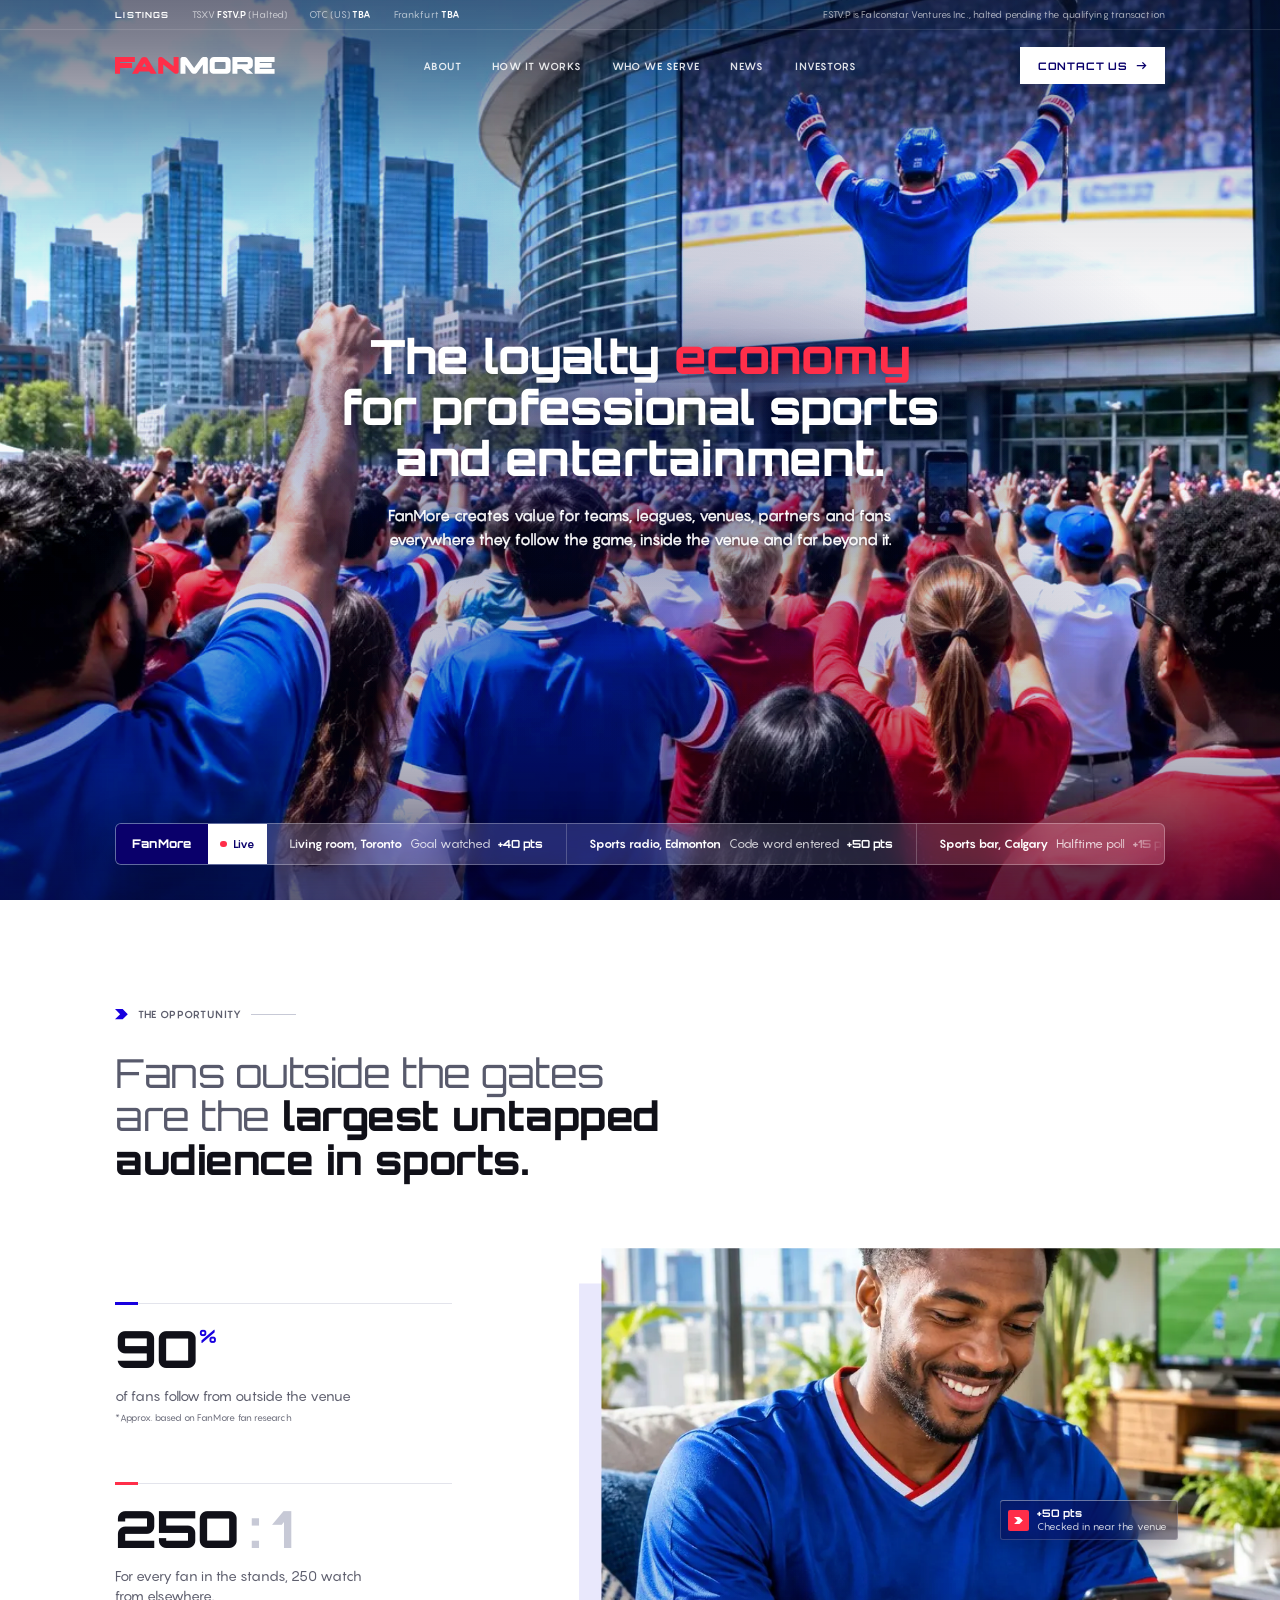
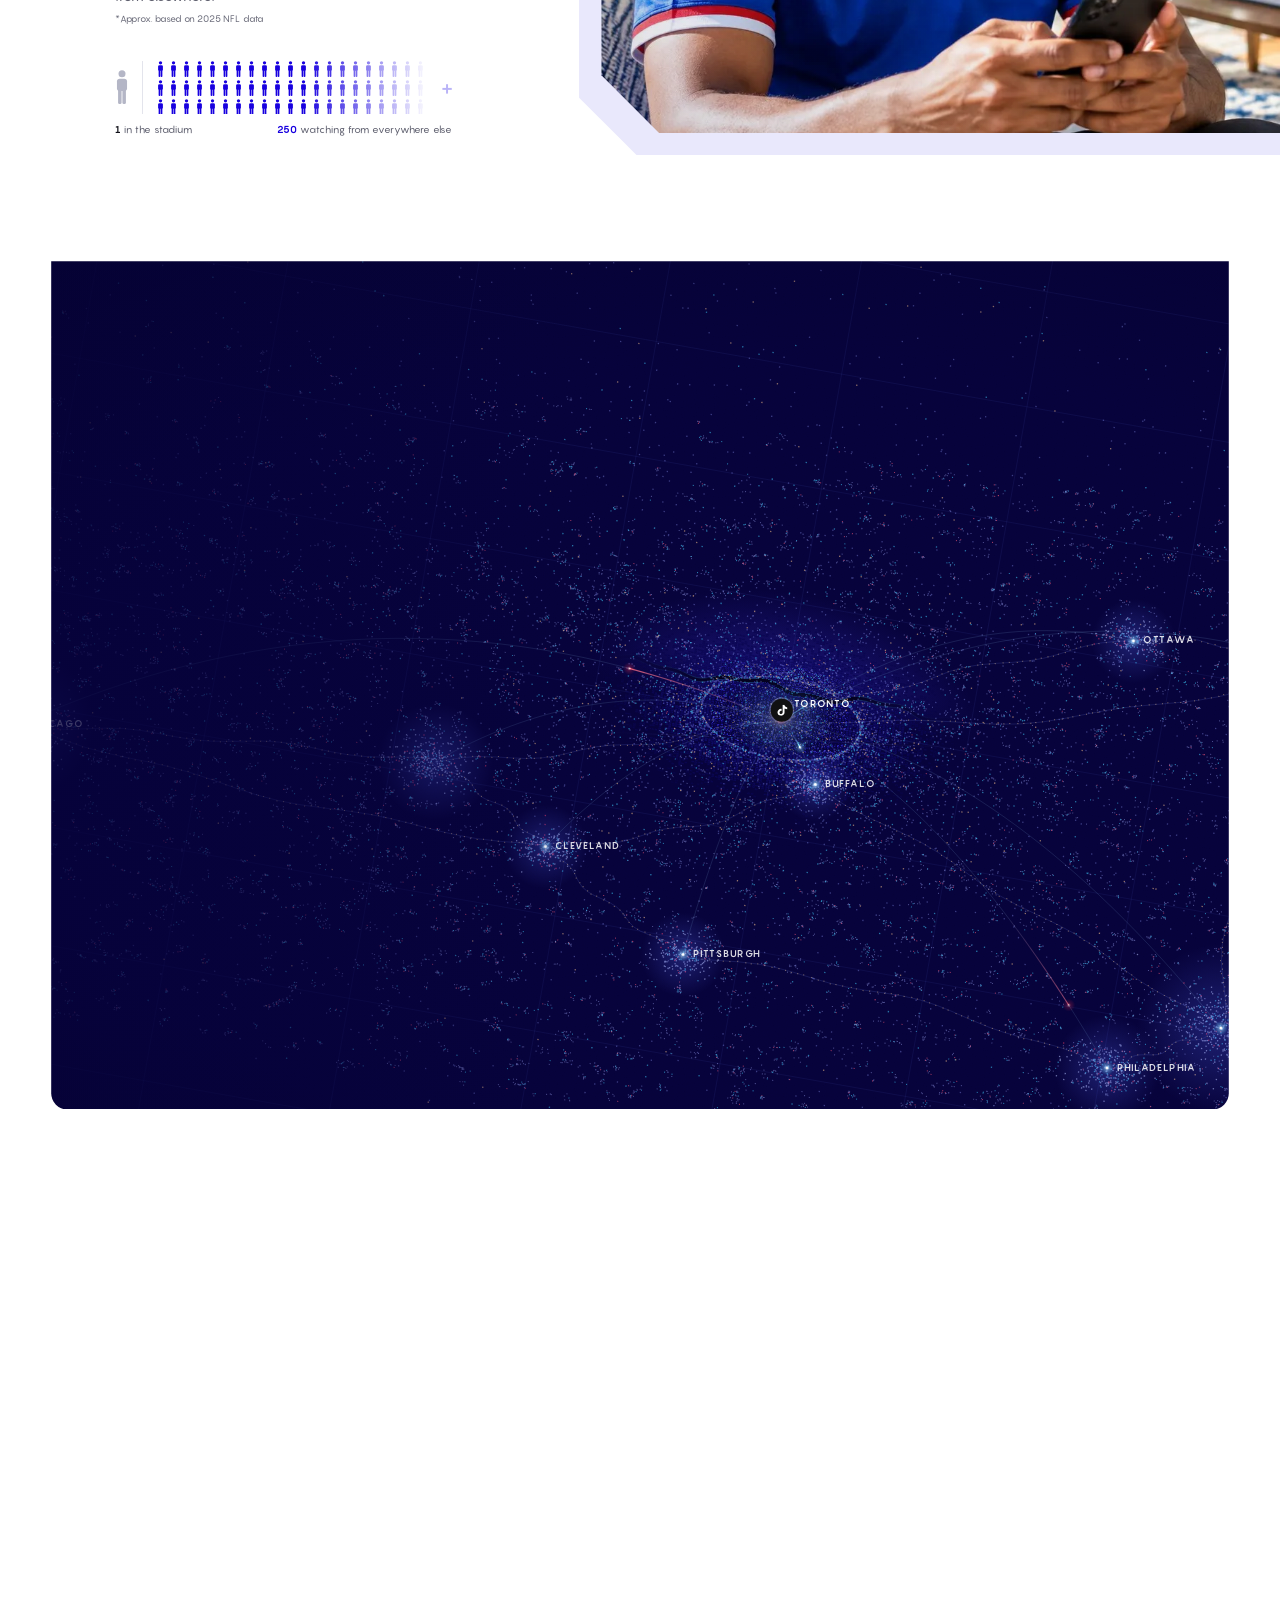
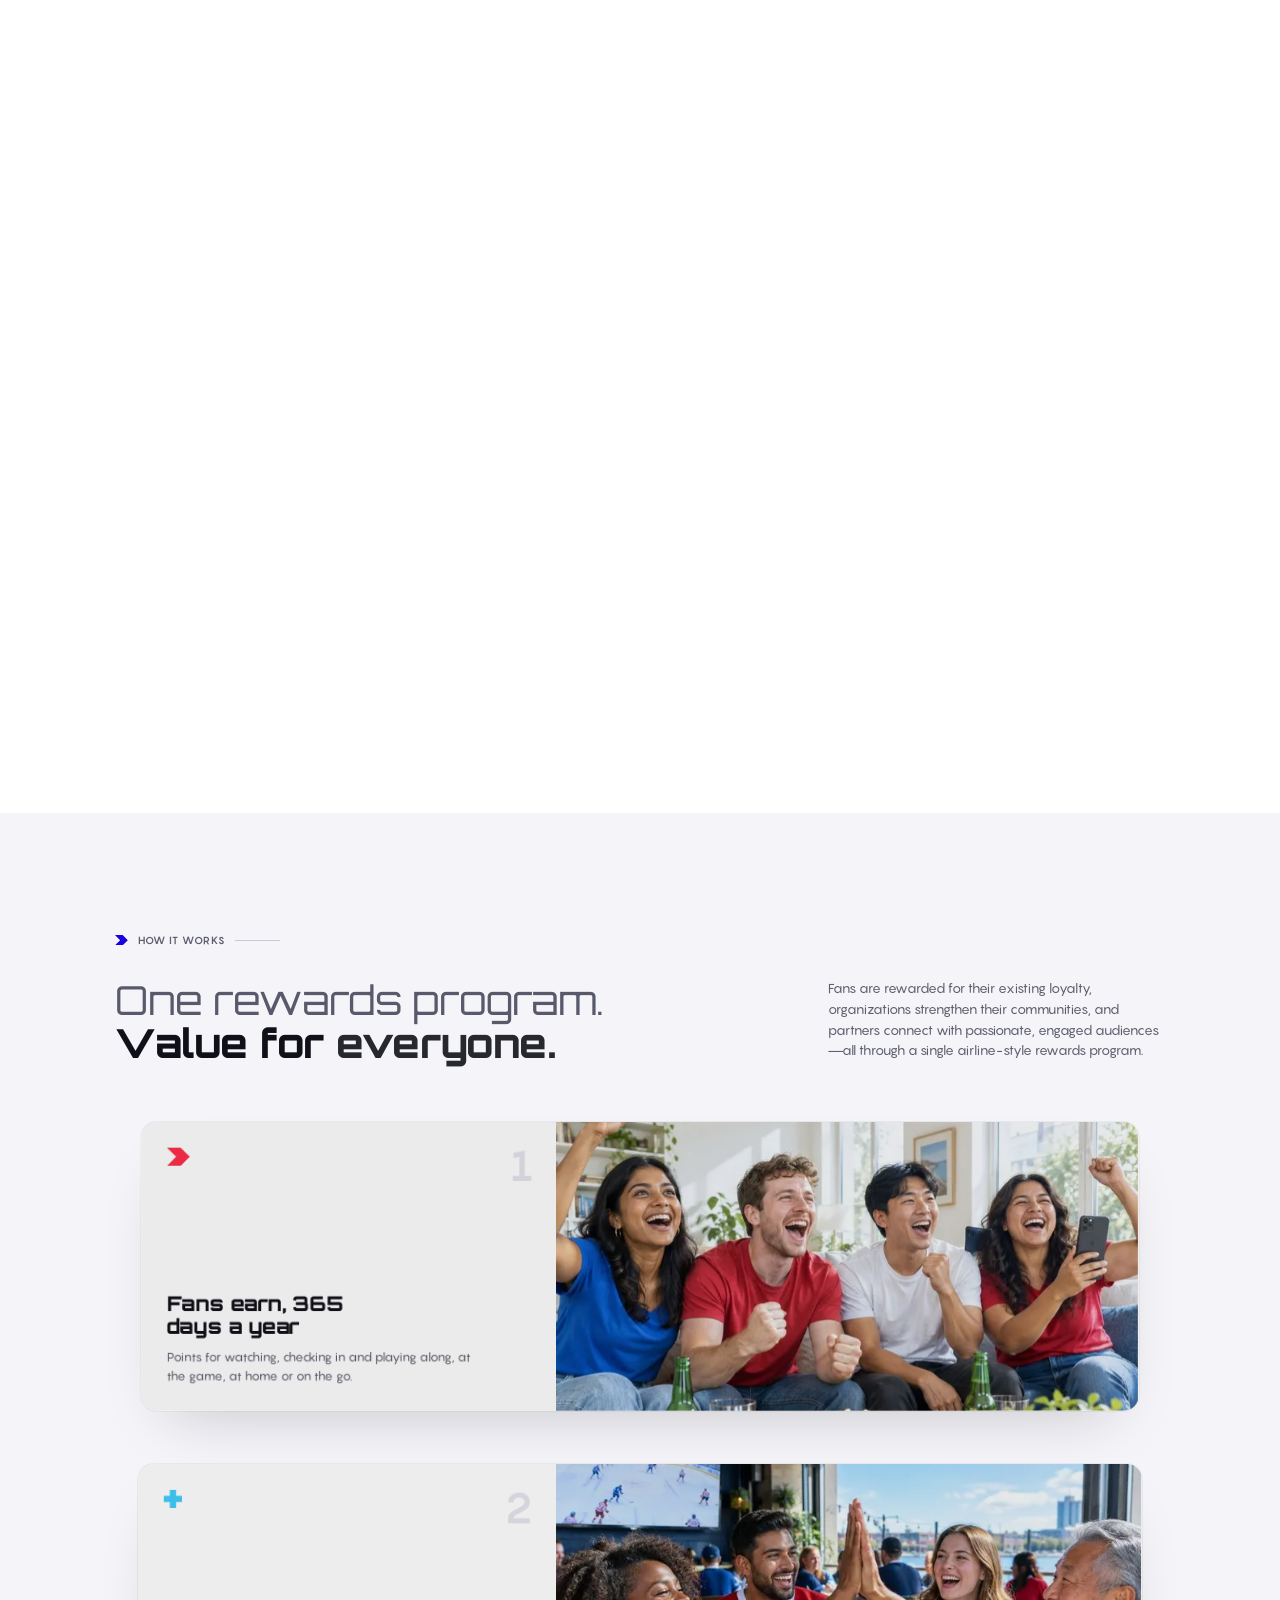
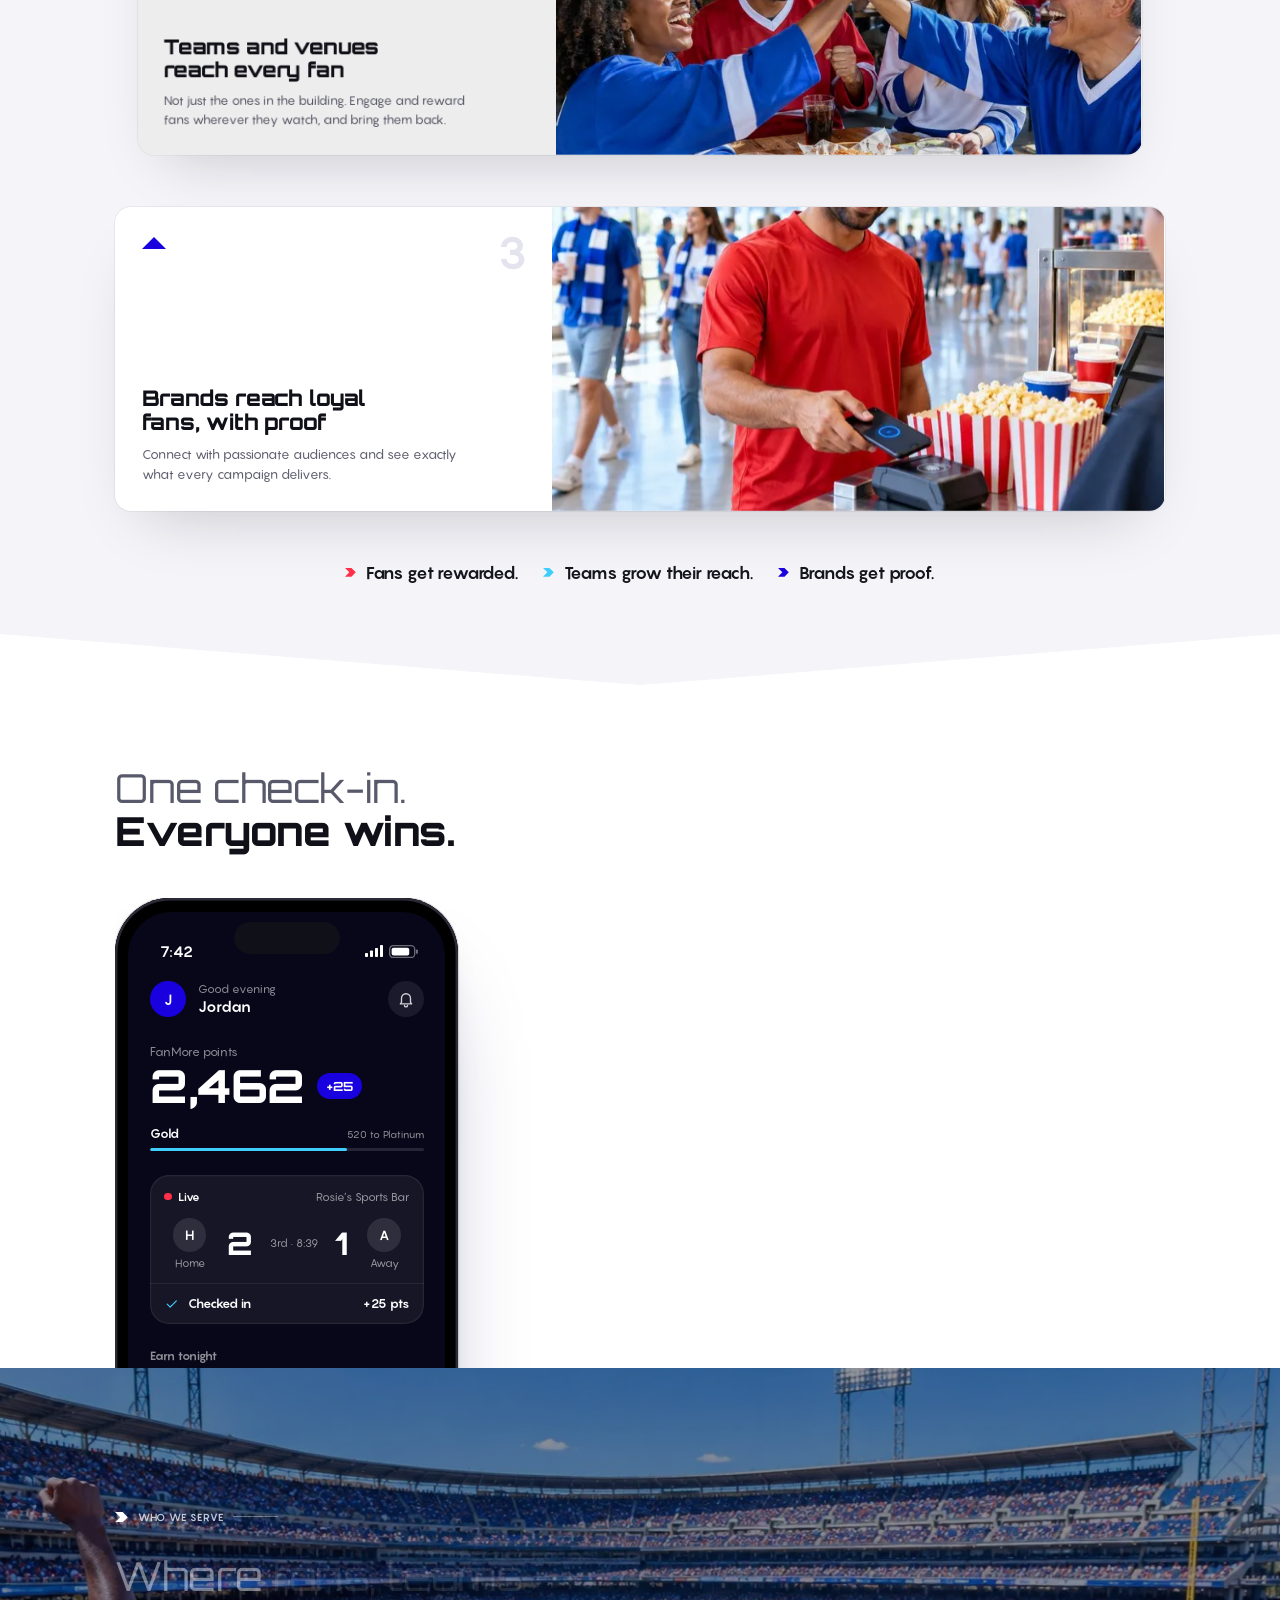
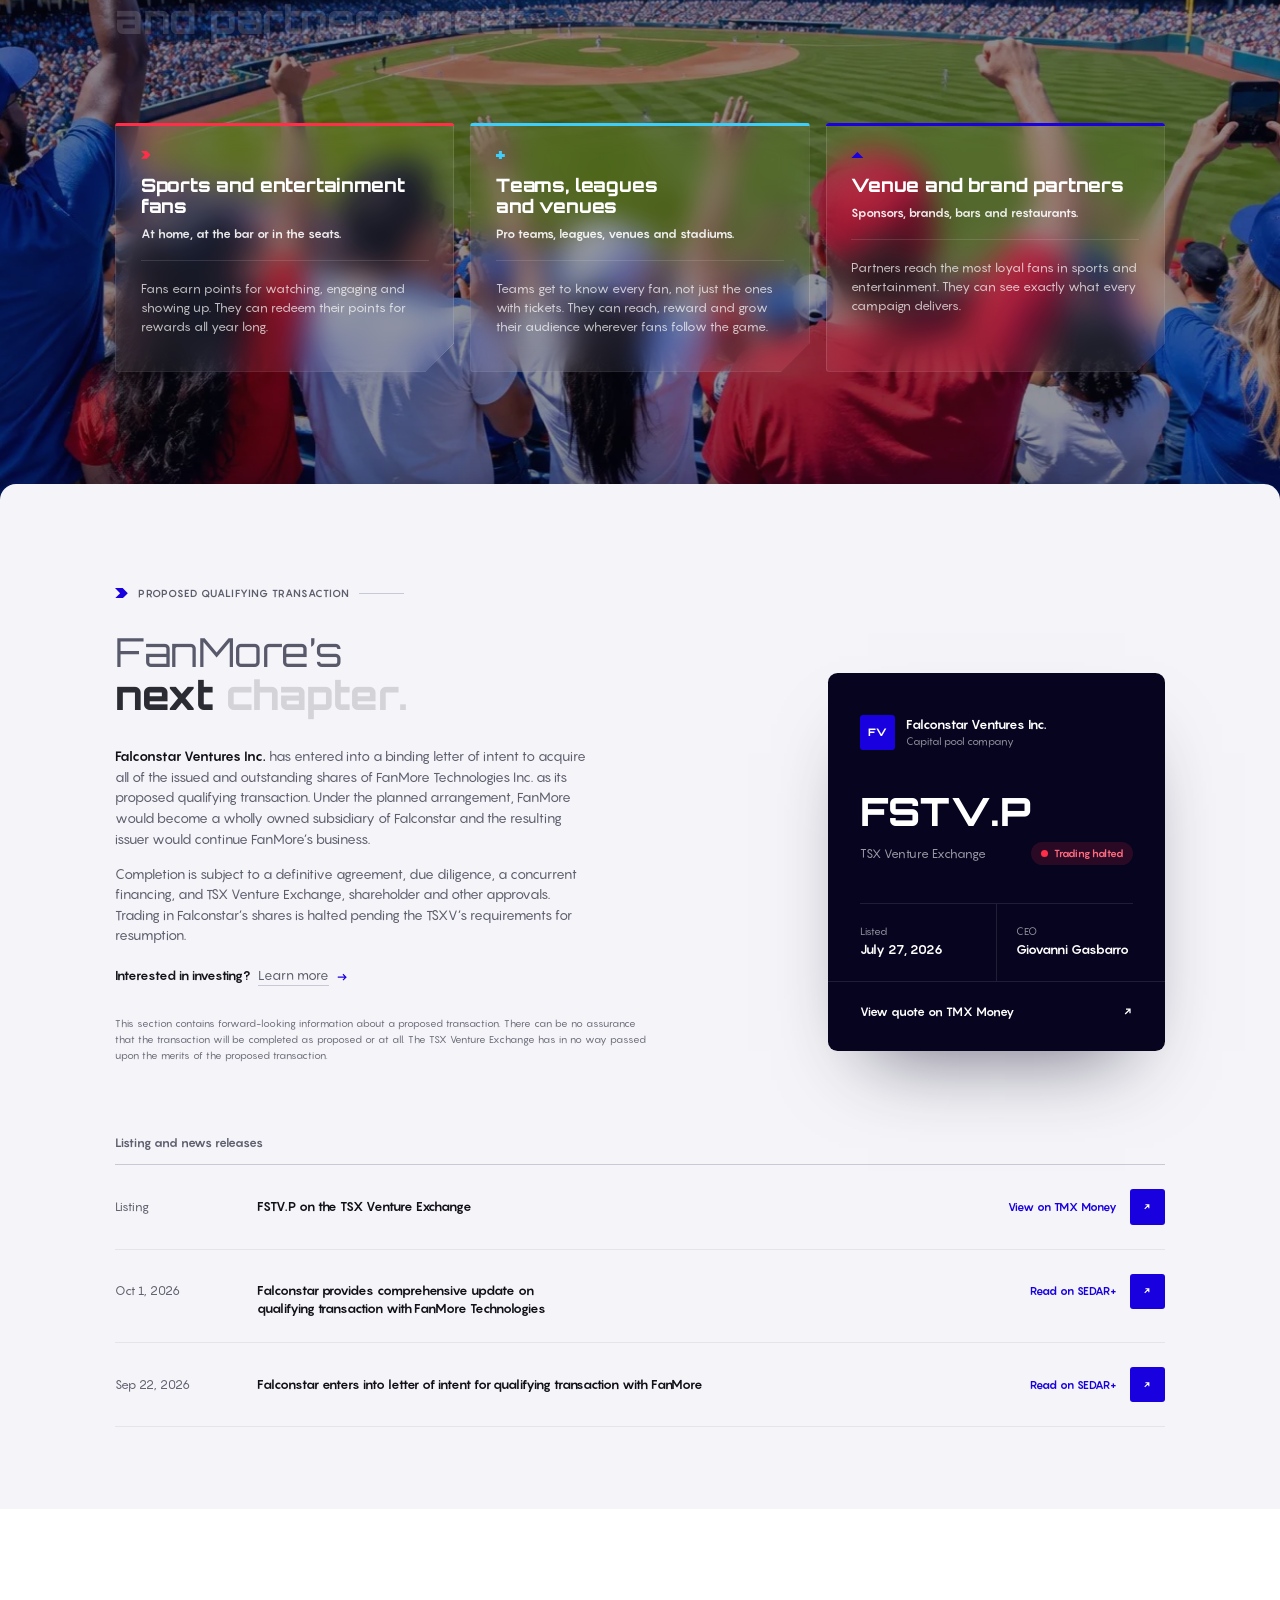
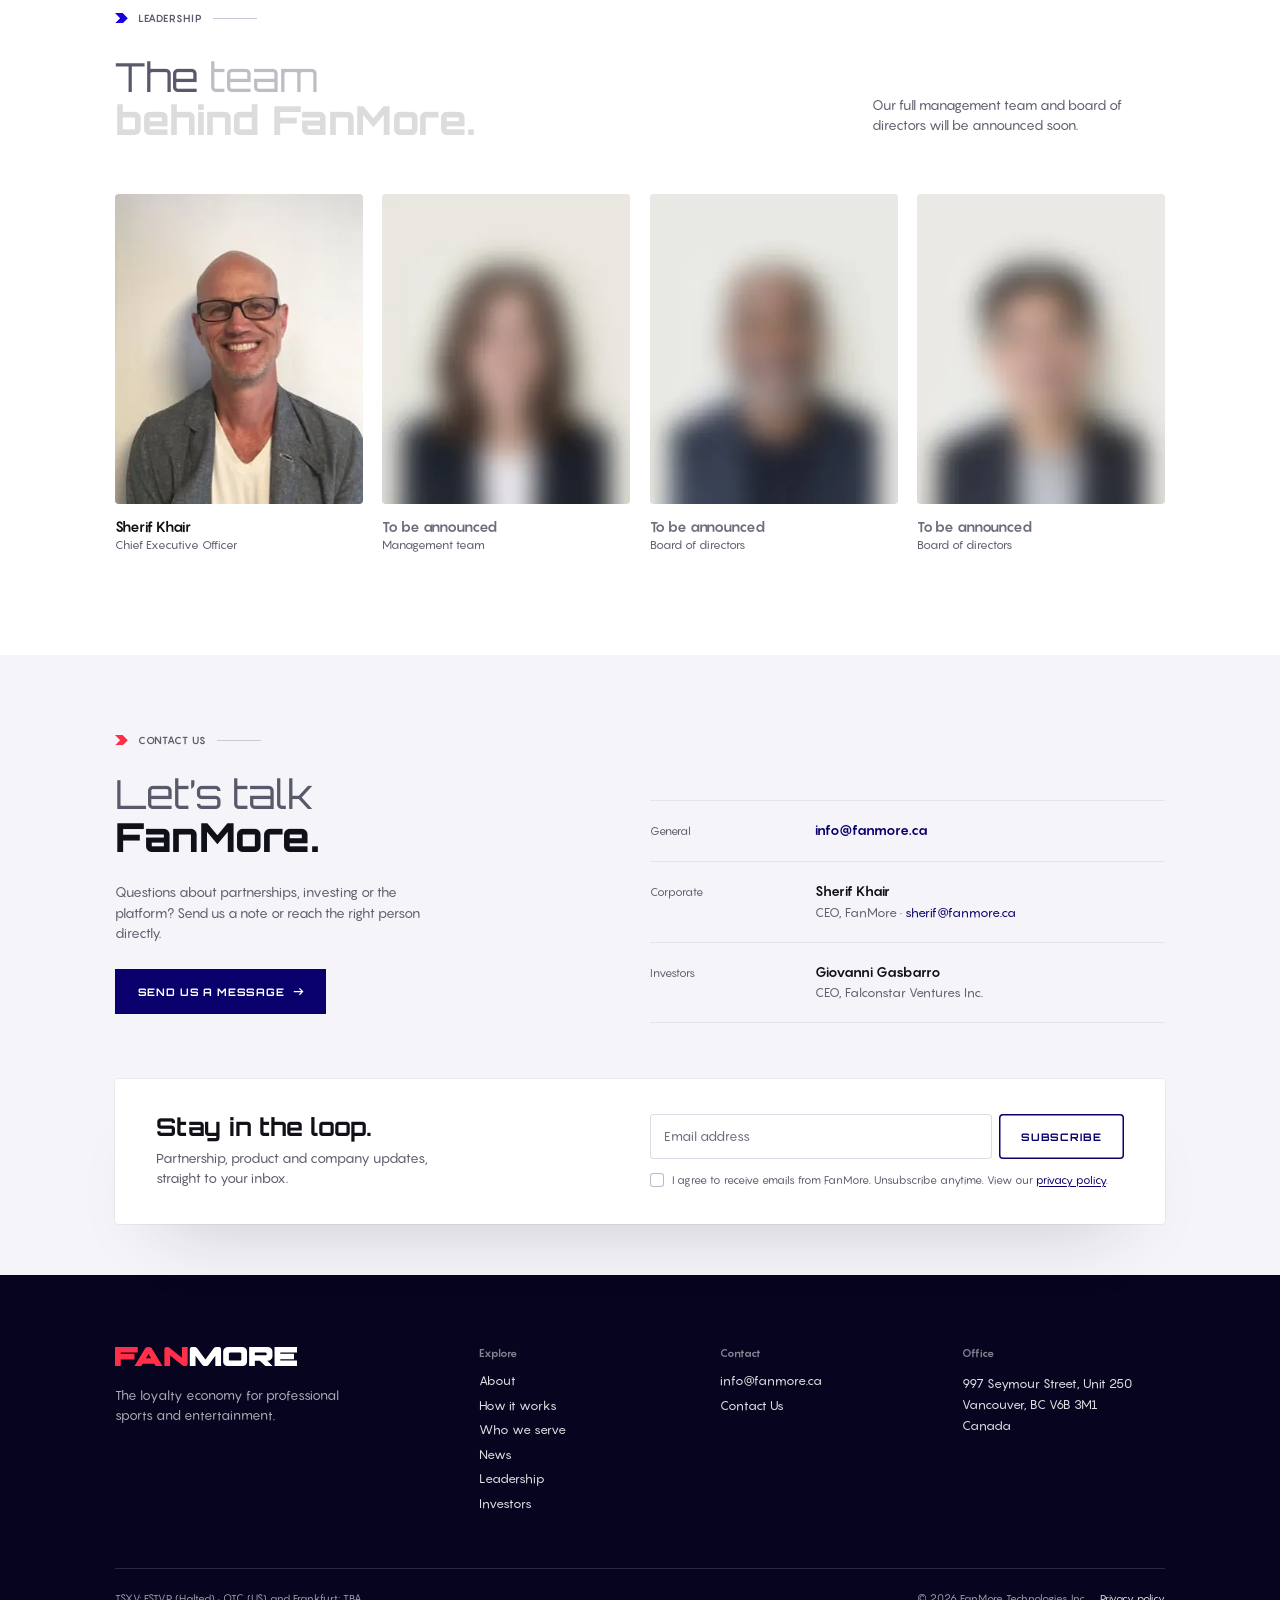
==== commit 28e423f3: "Review build" ====
--- a/index.html
+++ b/index.html
@@ -11,4 +11,4 @@
     fit();
     addEventListener('resize', fit);
   })();
-</script><title>FanMore | The loyalty economy for professional sports and entertainment</title><meta name="description" content="FanMore creates value for teams, leagues, venues, partners and fans everywhere they follow the game, inside the venue and far beyond it."><link rel="canonical" href="https://fanmore.ca/"><meta property="og:type" content="website"><meta property="og:site_name" content="FanMore"><meta property="og:title" content="FanMore | The loyalty economy for professional sports and entertainment"><meta property="og:description" content="FanMore creates value for teams, leagues, venues, partners and fans everywhere they follow the game, inside the venue and far beyond it."><meta property="og:url" content="https://fanmore.ca/"><meta property="og:image" content="https://fanmore.ca/og-image.jpg"><meta property="og:image:alt" content="FanMore: the loyalty economy for professional sports and entertainment."><meta property="og:locale" content="en_CA"><meta name="twitter:card" content="summary_large_image"><meta name="twitter:title" content="FanMore | The loyalty economy for professional sports and entertainment"><meta name="twitter:description" content="FanMore creates value for teams, leagues, venues, partners and fans everywhere they follow the game, inside the venue and far beyond it."><meta name="twitter:image" content="https://fanmore.ca/og-image.jpg"><script type="application/ld+json">{"@context":"https://schema.org","@type":"Organization","name":"FanMore","legalName":"FanMore Technologies Inc.","url":"https://fanmore.ca/","logo":"https://fanmore.ca/apple-touch-icon.png","email":"info@fanmore.ca","foundingDate":"2024","description":"FanMore creates value for teams, leagues, venues, partners and fans everywhere they follow the game, inside the venue and far beyond it.","address":{"@type":"PostalAddress","streetAddress":"997 Seymour Street, Unit 250","addressLocality":"Vancouver","addressRegion":"BC","postalCode":"V6B 3M1","addressCountry":"CA"}}</script><meta name="theme-color" content="#0A006B"><link rel="icon" href="./favicon.ico" sizes="any"><link rel="icon" href="./favicon.svg" type="image/svg+xml"><link rel="apple-touch-icon" href="./apple-touch-icon.png"><link rel="sitemap" href="./sitemap-index.xml"><!-- The fonts used above the fold, fetched alongside the CSS instead of after it. --><link rel="preload" href="./fonts/orbitron-800.woff2" as="font" type="font/woff2" crossorigin><link rel="preload" href="./fonts/pangram-regular.woff2" as="font" type="font/woff2" crossorigin><link rel="preload" href="./fonts/pangram-bold.woff2" as="font" type="font/woff2" crossorigin><link rel="stylesheet" href="./_astro/_astro_assets.BGx1mcT3.css"><link rel="stylesheet" href="./_astro/index.B8eFDxnl.css"><link rel="stylesheet" href="./_astro/NextChapter.CQB_YSPm.css"><link rel="stylesheet" href="./_astro/ContactSection.Cgo63Gof.css"><script type="module" src="./_astro/page.BsuiZEAU.js"></script></head><body><a class="skip-link" href="#main">Skip to content</a><header class="site-header site-header--fixed" data-astro-cid-vwn3tmth><div class="lst" data-astro-cid-vwn3tmth><span class="lst__label" data-astro-cid-vwn3tmth>Listings</span><span data-astro-cid-vwn3tmth>TSXV <b data-astro-cid-vwn3tmth>FSTV.P</b><span class="lst__note" data-astro-cid-vwn3tmth> (Halted)</span></span><span data-astro-cid-vwn3tmth>OTC (US) <b data-astro-cid-vwn3tmth>TBA</b></span><span data-astro-cid-vwn3tmth>Frankfurt <b data-astro-cid-vwn3tmth>TBA</b></span><span class="lst__foot" data-astro-cid-vwn3tmth>FSTV.P is Falconstar Ventures Inc., halted pending the qualifying transaction</span></div><div class="tn" data-astro-cid-vwn3tmth><a class="tn__logo" href="./index.html" aria-label="FanMore home" data-astro-cid-vwn3tmth><svg role="img" aria-label="FanMore" viewBox="36 -656 6232 656" xmlns="http://www.w3.org/2000/svg"><g transform="scale(1,-1)"><g fill="#FF2E49"><path d="M701 423H232V465H813V656H36V0H232V231H701Z"></path><path transform="translate(674 0)" d="M754 0H988L620 615Q593 642 562 649Q531 656 507 656Q483 656 452 649Q421 642 394 615L26 0H260L311 85H702ZM507 416 593 271H420Z"></path><path transform="translate(1688 0)" d="M637 41Q663 19 680.5 9.5Q698 0 708 0H777Q783 0 792.5 8.5Q802 17 811 28.5Q820 40 826.5 52.5Q833 65 833 73V656H637V291L232 615Q179 656 161 656H92Q86 656 76.5 648.5Q67 641 58 629.5Q49 618 42.5 605.5Q36 593 36 583V0H232V363Z"></path></g><g fill="currentColor"><path transform="translate(2557 0)" d="M676 41Q650 19 633 9.5Q616 0 606 0H535Q525 0 508 9.5Q491 19 465 41L232 360V0H36V583Q36 593 42.5 605.5Q49 618 58 629.5Q67 641 76.5 648.5Q86 656 92 656H216Q234 656 287 615L570 230L854 615Q907 656 925 656H1049Q1055 656 1064.5 648.5Q1074 641 1083 629.5Q1092 618 1098.5 605.5Q1105 593 1105 583V0H909V360Z"></path><path transform="translate(3698 0)" d="M36 495V161Q36 124 50 94.5Q64 65 87 44Q110 23 140.5 11.5Q171 0 204 0H684Q717 0 747.5 11.5Q778 23 801 44Q824 65 838 94.5Q852 124 852 161V495Q852 532 838 561.5Q824 591 801 612Q778 633 747.5 644.5Q717 656 684 656H204Q171 656 140.5 644.5Q110 633 87 612Q64 591 50 561.5Q36 532 36 495ZM265 465H623Q635 463 644.5 455Q654 447 656 439V219Q656 210 645.5 201.5Q635 193 623 191H265Q253 193 242.5 201.5Q232 210 232 219V439Q234 447 243.5 455Q253 463 265 465Z"></path><path transform="translate(4586 0)" d="M598 0H847L655 184Q690 184 722.5 195Q755 206 779.5 227Q804 248 818.5 277.5Q833 307 833 344V495Q833 532 819 561.5Q805 591 782 612Q759 633 728.5 644.5Q698 656 665 656H36V0H231V184H399ZM604 465Q616 463 625.5 455Q635 447 637 439V404Q637 395 626.5 386.5Q616 378 604 376H231V465Z"></path><path transform="translate(5455 0)" d="M701 423H232V465H813V656H36V0H813V191H232V233H701Z"></path></g></g></svg></a><nav aria-label="Main" data-astro-cid-vwn3tmth><ul role="list" data-astro-cid-vwn3tmth><li data-astro-cid-vwn3tmth><a href="./about/index.html" data-astro-cid-vwn3tmth>About</a></li><li data-astro-cid-vwn3tmth><a href="./index.html#how" data-astro-cid-vwn3tmth>How it works</a></li><li data-astro-cid-vwn3tmth><a href="./index.html#serve" data-astro-cid-vwn3tmth>Who we serve</a></li><li data-astro-cid-vwn3tmth><a href="./news/index.html" data-astro-cid-vwn3tmth>News</a></li><li data-astro-cid-vwn3tmth><a href="./investors/index.html" data-astro-cid-vwn3tmth>Investors</a></li></ul></nav><a class="btn btn--white tn__cta" href="./index.html#contact" data-contact data-astro-cid-vwn3tmth>Contact Us<svg class="btn__arrow" viewBox="0 0 14 14" fill="none" stroke="currentColor" stroke-width="1.6" aria-hidden="true"><path d="M1 7h11M8 3l4 4-4 4"></path></svg></a><button class="tn__menu" type="button" aria-label="Open menu" aria-haspopup="dialog" aria-expanded="false" aria-controls="mobile-menu" data-menu-open data-astro-cid-vwn3tmth><i data-astro-cid-vwn3tmth></i></button></div></header><main id="main" tabindex="-1"><div><section class="hero" id="top" aria-label="Introduction" data-hero="pinned" data-astro-cid-5ivlo7vc><div class="hero__media" data-astro-cid-5ivlo7vc><img src="./_astro/hero-plaza.D-T6SO9A_1RA79L.webp" srcset="./_astro/hero-plaza.D-T6SO9A_1V16nm.webp 768w, ./_astro/hero-plaza.D-T6SO9A_AoHoQ.webp 1152w, ./_astro/hero-plaza.D-T6SO9A_1RA79L.webp 1536w" alt="Fans gathered outside a venue on game day, cheering a goal on a giant screen" sizes="100vw" loading="eager" fetchpriority="high" decoding="async" data-astro-cid-5ivlo7vc="true" width="1536" height="864"></div><div class="hero__pills" aria-hidden="true" data-hero-pills data-astro-cid-5ivlo7vc><span class="pill hero__pill-src" data-pill-src data-astro-cid-5ivlo7vc><i class="pill__icon" data-astro-cid-5ivlo7vc><svg class="shape shape--plus" viewBox="0 0 85 85" fill="currentColor" aria-hidden="true"><path d="M28 0V28H0V57H28V85H57V57H85V28H57V0Z"></path></svg></i><b data-astro-cid-5ivlo7vc>+25 pts</b><span class="pill__note" data-astro-cid-5ivlo7vc>Checked in</span></span><span class="pill hero__pill-src" data-pill-src data-astro-cid-5ivlo7vc><i class="pill__icon" data-astro-cid-5ivlo7vc><svg class="shape shape--plus" viewBox="0 0 85 85" fill="currentColor" aria-hidden="true"><path d="M28 0V28H0V57H28V85H57V57H85V28H57V0Z"></path></svg></i><b data-astro-cid-5ivlo7vc>+15 pts</b><span class="pill__note" data-astro-cid-5ivlo7vc>Bought a drink</span></span><span class="pill hero__pill-src" data-pill-src data-astro-cid-5ivlo7vc><i class="pill__icon" data-astro-cid-5ivlo7vc><svg class="shape shape--plus" viewBox="0 0 85 85" fill="currentColor" aria-hidden="true"><path d="M28 0V28H0V57H28V85H57V57H85V28H57V0Z"></path></svg></i><b data-astro-cid-5ivlo7vc>+10 pts</b><span class="pill__note" data-astro-cid-5ivlo7vc>Halftime poll</span></span><span class="pill hero__pill-src" data-pill-src data-astro-cid-5ivlo7vc><i class="pill__icon" data-astro-cid-5ivlo7vc><svg class="shape shape--plus" viewBox="0 0 85 85" fill="currentColor" aria-hidden="true"><path d="M28 0V28H0V57H28V85H57V57H85V28H57V0Z"></path></svg></i><b data-astro-cid-5ivlo7vc>+50 pts</b><span class="pill__note" data-astro-cid-5ivlo7vc>Bought a jersey</span></span><span class="pill hero__pill-src" data-pill-src data-astro-cid-5ivlo7vc><i class="pill__icon" data-astro-cid-5ivlo7vc><svg class="shape shape--plus" viewBox="0 0 85 85" fill="currentColor" aria-hidden="true"><path d="M28 0V28H0V57H28V85H57V57H85V28H57V0Z"></path></svg></i><b data-astro-cid-5ivlo7vc>+20 pts</b><span class="pill__note" data-astro-cid-5ivlo7vc>Shared a goal</span></span><span class="pill hero__pill-src" data-pill-src data-astro-cid-5ivlo7vc><i class="pill__icon" data-astro-cid-5ivlo7vc><svg class="shape shape--plus" viewBox="0 0 85 85" fill="currentColor" aria-hidden="true"><path d="M28 0V28H0V57H28V85H57V57H85V28H57V0Z"></path></svg></i><b data-astro-cid-5ivlo7vc>+15 pts</b><span class="pill__note" data-astro-cid-5ivlo7vc>Grabbed a snack</span></span><span class="pill hero__pill-src" data-pill-src data-astro-cid-5ivlo7vc><i class="pill__icon" data-astro-cid-5ivlo7vc><svg class="shape shape--plus" viewBox="0 0 85 85" fill="currentColor" aria-hidden="true"><path d="M28 0V28H0V57H28V85H57V57H85V28H57V0Z"></path></svg></i><b data-astro-cid-5ivlo7vc>+40 pts</b><span class="pill__note" data-astro-cid-5ivlo7vc>Referred a friend</span></span><span class="pill hero__pill-src" data-pill-src data-astro-cid-5ivlo7vc><i class="pill__icon" data-astro-cid-5ivlo7vc><svg class="shape shape--plus" viewBox="0 0 85 85" fill="currentColor" aria-hidden="true"><path d="M28 0V28H0V57H28V85H57V57H85V28H57V0Z"></path></svg></i><b data-astro-cid-5ivlo7vc>+25 pts</b><span class="pill__note" data-astro-cid-5ivlo7vc>Scanned a ticket</span></span></div><div class="hero__shade" aria-hidden="true" data-astro-cid-5ivlo7vc></div><div class="hero__dim" aria-hidden="true" data-astro-cid-5ivlo7vc></div><div class="hero__content" data-hero-text data-astro-cid-5ivlo7vc><h1 data-astro-cid-5ivlo7vc><span class="hero__line" data-astro-cid-5ivlo7vc><span data-astro-cid-5ivlo7vc>The loyalty <em data-astro-cid-5ivlo7vc>economy</em></span></span> <span class="hero__line" data-astro-cid-5ivlo7vc><span data-astro-cid-5ivlo7vc>for professional sports</span></span> <span class="hero__line" data-astro-cid-5ivlo7vc><span data-astro-cid-5ivlo7vc>and entertainment.</span></span></h1><p data-astro-cid-5ivlo7vc>FanMore creates value for teams, leagues, venues, partners and fans everywhere they follow the game, inside the venue and far beyond it.</p></div><div class="tk" aria-hidden="true" data-hero-text data-astro-cid-5ivlo7vc><span class="tk__brand" data-astro-cid-5ivlo7vc>FanMore</span><span class="tk__live" data-astro-cid-5ivlo7vc><i data-astro-cid-5ivlo7vc></i>Live</span><div class="tk__track" data-astro-cid-5ivlo7vc><ul class="tk__list" data-astro-cid-5ivlo7vc><li data-astro-cid-5ivlo7vc><span class="tk__where" data-astro-cid-5ivlo7vc>Living room, Toronto</span><span class="tk__what" data-astro-cid-5ivlo7vc>Goal watched</span><span class="tk__pts" data-astro-cid-5ivlo7vc>+4O pts</span></li><li data-astro-cid-5ivlo7vc><span class="tk__where" data-astro-cid-5ivlo7vc>Sports radio, Edmonton</span><span class="tk__what" data-astro-cid-5ivlo7vc>Code word entered</span><span class="tk__pts" data-astro-cid-5ivlo7vc>+5O pts</span></li><li data-astro-cid-5ivlo7vc><span class="tk__where" data-astro-cid-5ivlo7vc>Sports bar, Calgary</span><span class="tk__what" data-astro-cid-5ivlo7vc>Halftime poll</span><span class="tk__pts" data-astro-cid-5ivlo7vc>+15 pts</span></li><li data-astro-cid-5ivlo7vc><span class="tk__where" data-astro-cid-5ivlo7vc>Outside the venue</span><span class="tk__what" data-astro-cid-5ivlo7vc>Checked in</span><span class="tk__pts" data-astro-cid-5ivlo7vc>+25 pts</span></li><li data-astro-cid-5ivlo7vc><span class="tk__where" data-astro-cid-5ivlo7vc>Cottage, Muskoka</span><span class="tk__what" data-astro-cid-5ivlo7vc>Overtime winner</span><span class="tk__pts" data-astro-cid-5ivlo7vc>+6O pts</span></li><li data-astro-cid-5ivlo7vc><span class="tk__where" data-astro-cid-5ivlo7vc>Commute, Vancouver</span><span class="tk__what" data-astro-cid-5ivlo7vc>Trivia streak</span><span class="tk__pts" data-astro-cid-5ivlo7vc>+2O pts</span></li><li data-astro-cid-5ivlo7vc><span class="tk__where" data-astro-cid-5ivlo7vc>Watch party, Montréal</span><span class="tk__what" data-astro-cid-5ivlo7vc>Seat upgrade redeemed</span><span class="tk__pts" data-astro-cid-5ivlo7vc>−5OO pts</span></li></ul><ul class="tk__list" data-astro-cid-5ivlo7vc><li data-astro-cid-5ivlo7vc><span class="tk__where" data-astro-cid-5ivlo7vc>Living room, Toronto</span><span class="tk__what" data-astro-cid-5ivlo7vc>Goal watched</span><span class="tk__pts" data-astro-cid-5ivlo7vc>+4O pts</span></li><li data-astro-cid-5ivlo7vc><span class="tk__where" data-astro-cid-5ivlo7vc>Sports radio, Edmonton</span><span class="tk__what" data-astro-cid-5ivlo7vc>Code word entered</span><span class="tk__pts" data-astro-cid-5ivlo7vc>+5O pts</span></li><li data-astro-cid-5ivlo7vc><span class="tk__where" data-astro-cid-5ivlo7vc>Sports bar, Calgary</span><span class="tk__what" data-astro-cid-5ivlo7vc>Halftime poll</span><span class="tk__pts" data-astro-cid-5ivlo7vc>+15 pts</span></li><li data-astro-cid-5ivlo7vc><span class="tk__where" data-astro-cid-5ivlo7vc>Outside the venue</span><span class="tk__what" data-astro-cid-5ivlo7vc>Checked in</span><span class="tk__pts" data-astro-cid-5ivlo7vc>+25 pts</span></li><li data-astro-cid-5ivlo7vc><span class="tk__where" data-astro-cid-5ivlo7vc>Cottage, Muskoka</span><span class="tk__what" data-astro-cid-5ivlo7vc>Overtime winner</span><span class="tk__pts" data-astro-cid-5ivlo7vc>+6O pts</span></li><li data-astro-cid-5ivlo7vc><span class="tk__where" data-astro-cid-5ivlo7vc>Commute, Vancouver</span><span class="tk__what" data-astro-cid-5ivlo7vc>Trivia streak</span><span class="tk__pts" data-astro-cid-5ivlo7vc>+2O pts</span></li><li data-astro-cid-5ivlo7vc><span class="tk__where" data-astro-cid-5ivlo7vc>Watch party, Montréal</span><span class="tk__what" data-astro-cid-5ivlo7vc>Seat upgrade redeemed</span><span class="tk__pts" data-astro-cid-5ivlo7vc>−5OO pts</span></li></ul></div></div></section><script type="module" src="./_astro/Hero.astro_astro_type_script_index_0_lang.DLAtfq5F.js"></script><section class="op" id="about" aria-labelledby="op-title" data-astro-cid-tkrxar6q><p class="tag" data-reveal><svg class="shape shape--chevron tag__mark" viewBox="0 0 384 308" fill="currentColor" aria-hidden="true"><path d="M0 0L154 154L0 308L230 308L384 154L230 0Z"></path></svg>The Opportunity<span class="tag__line" aria-hidden="true"></span></p><h2 id="op-title" data-lit class="h2"><span class="h2__light"><span class="word" style="--i:0">Fans</span> <span class="word" style="--i:1">outside</span> <span class="word" style="--i:2">the</span> <span class="word" style="--i:3">gates</span> <span class="word" style="--i:4">are</span> <span class="word" style="--i:5">the</span></span> <span class="word" style="--i:6">largest</span> <span class="word" style="--i:7">untapped</span> <span class="word" style="--i:8">audience</span> <span class="word" style="--i:9">in</span> <span class="word" style="--i:10">sports.</span></h2><div class="op__row" data-astro-cid-tkrxar6q><div class="op__stats" data-astro-cid-tkrxar6q><dl data-astro-cid-tkrxar6q><div class="st" data-reveal data-astro-cid-tkrxar6q><dt class="st__n" data-astro-cid-tkrxar6q><span class="sr-only" data-astro-cid-tkrxar6q>About 90 percent</span><span aria-hidden="true" class="st__v" data-count="90" data-orbitron data-astro-cid-tkrxar6q>9O</span><sup aria-hidden="true" data-astro-cid-tkrxar6q>%</sup></dt><dd data-astro-cid-tkrxar6q><p data-astro-cid-tkrxar6q>of fans follow from outside the venue</p><p class="st__fn" data-astro-cid-tkrxar6q>*Approx. based on FanMore fan research</p></dd></div><div class="st" data-reveal data-astro-cid-tkrxar6q><dt class="st__n" data-astro-cid-tkrxar6q><span class="sr-only" data-astro-cid-tkrxar6q>About 250 to 1</span><span aria-hidden="true" class="st__v" data-count="250" data-orbitron data-astro-cid-tkrxar6q>25O</span><span aria-hidden="true" class="st__r" data-astro-cid-tkrxar6q><b data-astro-cid-tkrxar6q>:</b>1</span></dt><dd data-astro-cid-tkrxar6q><p data-astro-cid-tkrxar6q>For every fan in the stands, 250 watch from elsewhere.</p><p class="st__fn" data-astro-cid-tkrxar6q>*Approx. based on 2025 NFL data</p></dd></div></dl><div class="ppl" aria-hidden="true" data-reveal data-astro-cid-tkrxar6q><div class="ppl__row" data-astro-cid-tkrxar6q><div class="ppl__one" data-astro-cid-tkrxar6q><i data-astro-cid-tkrxar6q></i></div><span class="ppl__div" data-astro-cid-tkrxar6q></span><div class="ppl__many" data-astro-cid-tkrxar6q><div class="ppl__grid" data-astro-cid-tkrxar6q><i style="--i:0" data-astro-cid-tkrxar6q></i><i style="--i:1" data-astro-cid-tkrxar6q></i><i style="--i:2" data-astro-cid-tkrxar6q></i><i style="--i:3" data-astro-cid-tkrxar6q></i><i style="--i:4" data-astro-cid-tkrxar6q></i><i style="--i:5" data-astro-cid-tkrxar6q></i><i style="--i:6" data-astro-cid-tkrxar6q></i><i style="--i:7" data-astro-cid-tkrxar6q></i><i style="--i:8" data-astro-cid-tkrxar6q></i><i style="--i:9" data-astro-cid-tkrxar6q></i><i style="--i:10" data-astro-cid-tkrxar6q></i><i style="--i:11" data-astro-cid-tkrxar6q></i><i style="--i:12" data-astro-cid-tkrxar6q></i><i style="--i:13" data-astro-cid-tkrxar6q></i><i style="--i:14" data-astro-cid-tkrxar6q></i><i style="--i:15" data-astro-cid-tkrxar6q></i><i style="--i:16" data-astro-cid-tkrxar6q></i><i style="--i:17" data-astro-cid-tkrxar6q></i><i style="--i:18" data-astro-cid-tkrxar6q></i><i style="--i:19" data-astro-cid-tkrxar6q></i><i style="--i:20" data-astro-cid-tkrxar6q></i><i style="--i:21" data-astro-cid-tkrxar6q></i><i style="--i:22" data-astro-cid-tkrxar6q></i><i style="--i:23" data-astro-cid-tkrxar6q></i><i style="--i:24" data-astro-cid-tkrxar6q></i><i style="--i:25" data-astro-cid-tkrxar6q></i><i style="--i:26" data-astro-cid-tkrxar6q></i><i style="--i:27" data-astro-cid-tkrxar6q></i><i style="--i:28" data-astro-cid-tkrxar6q></i><i style="--i:29" data-astro-cid-tkrxar6q></i><i style="--i:30" data-astro-cid-tkrxar6q></i><i style="--i:31" data-astro-cid-tkrxar6q></i><i style="--i:32" data-astro-cid-tkrxar6q></i><i style="--i:33" data-astro-cid-tkrxar6q></i><i style="--i:34" data-astro-cid-tkrxar6q></i><i style="--i:35" data-astro-cid-tkrxar6q></i><i style="--i:36" data-astro-cid-tkrxar6q></i><i style="--i:37" data-astro-cid-tkrxar6q></i><i style="--i:38" data-astro-cid-tkrxar6q></i><i style="--i:39" data-astro-cid-tkrxar6q></i><i style="--i:40" data-astro-cid-tkrxar6q></i><i style="--i:41" data-astro-cid-tkrxar6q></i><i style="--i:42" data-astro-cid-tkrxar6q></i><i style="--i:43" data-astro-cid-tkrxar6q></i><i style="--i:44" data-astro-cid-tkrxar6q></i><i style="--i:45" data-astro-cid-tkrxar6q></i><i style="--i:46" data-astro-cid-tkrxar6q></i><i style="--i:47" data-astro-cid-tkrxar6q></i><i style="--i:48" data-astro-cid-tkrxar6q></i><i style="--i:49" data-astro-cid-tkrxar6q></i><i style="--i:50" data-astro-cid-tkrxar6q></i><i style="--i:51" data-astro-cid-tkrxar6q></i><i style="--i:52" data-astro-cid-tkrxar6q></i><i style="--i:53" data-astro-cid-tkrxar6q></i><i style="--i:54" data-astro-cid-tkrxar6q></i><i style="--i:55" data-astro-cid-tkrxar6q></i><i style="--i:56" data-astro-cid-tkrxar6q></i><i style="--i:57" data-astro-cid-tkrxar6q></i><i style="--i:58" data-astro-cid-tkrxar6q></i><i style="--i:59" data-astro-cid-tkrxar6q></i><i style="--i:60" data-astro-cid-tkrxar6q></i><i style="--i:61" data-astro-cid-tkrxar6q></i><i style="--i:62" data-astro-cid-tkrxar6q></i><i style="--i:63" data-astro-cid-tkrxar6q></i><i style="--i:64" data-astro-cid-tkrxar6q></i><i style="--i:65" data-astro-cid-tkrxar6q></i><i style="--i:66" data-astro-cid-tkrxar6q></i><i style="--i:67" data-astro-cid-tkrxar6q></i><i style="--i:68" data-astro-cid-tkrxar6q></i><i style="--i:69" data-astro-cid-tkrxar6q></i><i style="--i:70" data-astro-cid-tkrxar6q></i><i style="--i:71" data-astro-cid-tkrxar6q></i><i style="--i:72" data-astro-cid-tkrxar6q></i><i style="--i:73" data-astro-cid-tkrxar6q></i><i style="--i:74" data-astro-cid-tkrxar6q></i><i style="--i:75" data-astro-cid-tkrxar6q></i><i style="--i:76" data-astro-cid-tkrxar6q></i><i style="--i:77" data-astro-cid-tkrxar6q></i><i style="--i:78" data-astro-cid-tkrxar6q></i><i style="--i:79" data-astro-cid-tkrxar6q></i><i style="--i:80" data-astro-cid-tkrxar6q></i><i style="--i:81" data-astro-cid-tkrxar6q></i><i style="--i:82" data-astro-cid-tkrxar6q></i><i style="--i:83" data-astro-cid-tkrxar6q></i><i style="--i:84" data-astro-cid-tkrxar6q></i><i style="--i:85" data-astro-cid-tkrxar6q></i><i style="--i:86" data-astro-cid-tkrxar6q></i><i style="--i:87" data-astro-cid-tkrxar6q></i><i style="--i:88" data-astro-cid-tkrxar6q></i><i style="--i:89" data-astro-cid-tkrxar6q></i></div><span class="ppl__plus" data-astro-cid-tkrxar6q>+</span></div></div><div class="ppl__cap" data-astro-cid-tkrxar6q><span data-astro-cid-tkrxar6q><b data-astro-cid-tkrxar6q>1</b> in the stadium</span><span data-astro-cid-tkrxar6q><b data-astro-cid-tkrxar6q>250</b> watching from everywhere else</span></div></div></div><div class="op__photo" data-reveal data-astro-cid-tkrxar6q><span class="op__block" aria-hidden="true" data-astro-cid-tkrxar6q></span><div class="op__reveal" data-astro-cid-tkrxar6q><div class="op__frame" data-astro-cid-tkrxar6q><img src="./_astro/opportunity-fans.CNy7kkjH_Z7gqnf.webp" srcset="./_astro/opportunity-fans.CNy7kkjH_ZzKSHB.webp 640w, ./_astro/opportunity-fans.CNy7kkjH_ZDED36.webp 960w, ./_astro/opportunity-fans.CNy7kkjH_Z7gqnf.webp 1024w" alt="A fan outside the venue earning FanMore points on her phone" sizes="(max-width: 900px) 100vw, 60vw" loading="lazy" decoding="async" data-astro-cid-tkrxar6q="true" width="1024" height="1280"></div></div><div class="chip" aria-hidden="true" data-astro-cid-tkrxar6q><span class="chip__mark" data-astro-cid-tkrxar6q><svg class="shape shape--chevron" viewBox="0 0 384 308" fill="currentColor" aria-hidden="true"><path d="M0 0L154 154L0 308L230 308L384 154L230 0Z"></path></svg></span><span class="chip__text" data-chip-text data-astro-cid-tkrxar6q><span data-astro-cid-tkrxar6q><b data-astro-cid-tkrxar6q>+5O pts</b><small data-astro-cid-tkrxar6q>Checked in near the venue</small></span></span></div><template data-chip-moments data-astro-cid-tkrxar6q><span data-astro-cid-tkrxar6q><b data-astro-cid-tkrxar6q>+5O pts</b><small data-astro-cid-tkrxar6q>Checked in near the venue</small></span><span data-astro-cid-tkrxar6q><b data-astro-cid-tkrxar6q>+15 pts</b><small data-astro-cid-tkrxar6q>Halftime poll answered</small></span><span data-astro-cid-tkrxar6q><b data-astro-cid-tkrxar6q>+4O pts</b><small data-astro-cid-tkrxar6q>Goal watched with friends</small></span></template></div></div></section><script type="module" src="./_astro/Opportunity.astro_astro_type_script_index_0_lang.qXjBEruh.js"></script><section class="rx" aria-labelledby="rx-t1" data-reach data-target="2846000" data-logo="./_astro/scoreboard-wordmark.BsAdZ44L.png" data-astro-cid-dnvdjqij><div class="rx__stage" data-astro-cid-dnvdjqij><canvas class="rx__city" role="img" aria-label="An illustrated ballpark at night with the surrounding city lit up, showing fans earning points far beyond the venue" data-astro-cid-dnvdjqij></canvas><div class="rx__grain" aria-hidden="true" data-astro-cid-dnvdjqij></div><canvas class="rx__lights" aria-hidden="true" data-astro-cid-dnvdjqij></canvas><div class="rx__vignette" aria-hidden="true" data-astro-cid-dnvdjqij></div><div class="rx__pills" aria-hidden="true" data-astro-cid-dnvdjqij></div><div class="rx__text" data-astro-cid-dnvdjqij><p class="rx__tag" data-astro-cid-dnvdjqij><svg class="shape shape--chevron rx__mark" viewBox="0 0 384 308" fill="currentColor" aria-hidden="true"><path d="M0 0L154 154L0 308L230 308L384 154L230 0Z"></path></svg>The Reach<span class="rx__bar" aria-hidden="true" data-astro-cid-dnvdjqij></span></p><div class="rx__chapters" data-astro-cid-dnvdjqij><div class="rx__chapter is-on" data-astro-cid-dnvdjqij><h2 class="rx__h" id="rx-t1" data-astro-cid-dnvdjqij><span class="rx__light" data-astro-cid-dnvdjqij>For years, rewards</span> lived within the gates.</h2><p data-astro-cid-dnvdjqij>Teams only knew the fans in the building, fans were rewarded at the venue if at all, and partners paid for reach they couldn’t prove.</p></div><div class="rx__chapter" data-astro-cid-dnvdjqij><h2 class="rx__h" id="rx-t2" data-astro-cid-dnvdjqij><span class="rx__light" data-astro-cid-dnvdjqij>With FanMore,</span> reach goes far beyond the venue.</h2><p data-astro-cid-dnvdjqij>Fans earn and redeem points wherever they follow the game, at home, at the bar, on the commute, even in the offseason.</p></div><div class="rx__chapter" data-astro-cid-dnvdjqij><h2 class="rx__h" id="rx-t3" data-astro-cid-dnvdjqij><span class="rx__light" data-astro-cid-dnvdjqij>Now every fan is</span> counted, valued and rewarded.</h2><p data-astro-cid-dnvdjqij>Teams finally know who their fans really are, and partners see what every campaign delivers.</p></div></div><div class="rx__count" aria-hidden="true" data-astro-cid-dnvdjqij><i class="rx__dot" data-astro-cid-dnvdjqij></i><span class="rx__num" data-astro-cid-dnvdjqij>0</span><span class="rx__label" data-astro-cid-dnvdjqij>points earned today</span></div><div class="rx__rail" aria-hidden="true" data-astro-cid-dnvdjqij><i data-astro-cid-dnvdjqij></i><i data-astro-cid-dnvdjqij></i><i data-astro-cid-dnvdjqij></i></div></div></div><script type="application/json" data-reach-pills>[[["+25","Checked in at the game",0],["+15","Bought a drink",1],["+40","Home run celebrated",0],["+10","Seventh-inning poll",2],["+20","Merch pickup",1]],[["+40","Home run watched at home","tv"],["+30","Story shared","ig"],["+20","Sports bar check-in",1],["+50","Radio code word","radio"],["+20","Highlight reposted","tt"],["+15","Watch party joined",0]],[["+40","Game watched at the cottage","tv"],["+18%","Sponsor reach",1,true],["Redeemed","Jersey reward",2,true],["+1","New fan profile",0,true],["+25","Offseason trivia",0],["+24%","Engagement this game",0,true]]]</script></section><script type="module" src="./_astro/Reach.astro_astro_type_script_index_0_lang.BLZmnLLu.js"></script></div><section class="hw" id="how" aria-labelledby="hw-title" data-astro-cid-3daj63ts><p class="tag" data-reveal><svg class="shape shape--chevron tag__mark" viewBox="0 0 384 308" fill="currentColor" aria-hidden="true"><path d="M0 0L154 154L0 308L230 308L384 154L230 0Z"></path></svg>How It Works<span class="tag__line" aria-hidden="true"></span></p><div class="hw__head" data-astro-cid-3daj63ts><h2 id="hw-title" data-lit class="h2"><span class="h2__light"><span class="word" style="--i:0">One</span> <span class="word" style="--i:1">rewards</span> <span class="word" style="--i:2">program.</span></span> <span class="word" style="--i:3">Value</span> <span class="word" style="--i:4">for</span> <span class="word" style="--i:5">everyone.</span></h2><p class="hw__lede rise" data-reveal data-astro-cid-3daj63ts>Fans are rewarded for their existing loyalty, organizations strengthen their communities, and partners connect with passionate, engaged audiences—all through a single airline-style rewards program.</p></div><ol class="stk" role="list" data-stack data-astro-cid-3daj63ts><li class="sk" style="--k:0;--c:var(--red)" data-astro-cid-3daj63ts><article class="sk__card" data-astro-cid-3daj63ts><div class="sk__text" data-astro-cid-3daj63ts><div class="sk__top" data-astro-cid-3daj63ts><i class="sk__icon" data-astro-cid-3daj63ts><svg class="shape shape--chevron" viewBox="0 0 384 308" fill="currentColor" aria-hidden="true"><path d="M0 0L154 154L0 308L230 308L384 154L230 0Z"></path></svg></i><span class="sk__n" aria-hidden="true" data-astro-cid-3daj63ts>1</span></div><div class="sk__body" data-astro-cid-3daj63ts><h3 data-astro-cid-3daj63ts>Fans earn, 365 days a year</h3><p data-astro-cid-3daj63ts>Points for watching, checking in and playing along, at the game, at home or on the go.</p></div></div><div class="sk__photo" data-pill="[&quot;+40&quot;,&quot;Goal watched&quot;,77,66]" data-astro-cid-3daj63ts><img src="./_astro/how-home.CMWvzcfQ_ZtmPCP.webp" srcset="./_astro/how-home.CMWvzcfQ_m6lUN.webp 480w, ./_astro/how-home.CMWvzcfQ_Z2f1rnR.webp 720w, ./_astro/how-home.CMWvzcfQ_ZtmPCP.webp 960w" alt="Friends cheering a game together at home" sizes="(max-width: 900px) 100vw, 55vw" loading="lazy" decoding="async" style="object-position:50% 30%" data-astro-cid-3daj63ts="true" width="960" height="720"></div></article></li><li class="sk" style="--k:1;--c:var(--just-blue)" data-astro-cid-3daj63ts><article class="sk__card" data-astro-cid-3daj63ts><div class="sk__text" data-astro-cid-3daj63ts><div class="sk__top" data-astro-cid-3daj63ts><i class="sk__icon" data-astro-cid-3daj63ts><svg class="shape shape--plus" viewBox="0 0 85 85" fill="currentColor" aria-hidden="true"><path d="M28 0V28H0V57H28V85H57V57H85V28H57V0Z"></path></svg></i><span class="sk__n" aria-hidden="true" data-astro-cid-3daj63ts>2</span></div><div class="sk__body" data-astro-cid-3daj63ts><h3 data-astro-cid-3daj63ts>Teams and venues reach every fan</h3><p data-astro-cid-3daj63ts>Not just the ones in the building. Engage and reward fans wherever they watch, and bring them back.</p></div></div><div class="sk__photo" data-pill="[&quot;+15&quot;,&quot;Halftime poll&quot;,52,63]" data-astro-cid-3daj63ts><img src="./_astro/how-bar.BfI6iaeG_ZxAQUo.webp" srcset="./_astro/how-bar.BfI6iaeG_ZLTBif.webp 480w, ./_astro/how-bar.BfI6iaeG_Zj2ReH.webp 720w, ./_astro/how-bar.BfI6iaeG_ZxAQUo.webp 960w" alt="Fans watching the game at a packed sports bar" sizes="(max-width: 900px) 100vw, 55vw" loading="lazy" decoding="async" style="object-position:50% 40%" data-astro-cid-3daj63ts="true" width="960" height="720"></div></article></li><li class="sk" style="--k:2;--c:var(--blue)" data-astro-cid-3daj63ts><article class="sk__card" data-astro-cid-3daj63ts><div class="sk__text" data-astro-cid-3daj63ts><div class="sk__top" data-astro-cid-3daj63ts><i class="sk__icon" data-astro-cid-3daj63ts><svg class="shape shape--triangle" viewBox="0 0 164 82" fill="currentColor" aria-hidden="true"><path d="M82 0L0 82H164Z"></path></svg></i><span class="sk__n" aria-hidden="true" data-astro-cid-3daj63ts>3</span></div><div class="sk__body" data-astro-cid-3daj63ts><h3 data-astro-cid-3daj63ts>Brands reach loyal fans, with proof</h3><p data-astro-cid-3daj63ts>Connect with passionate audiences and see exactly what every campaign delivers.</p></div></div><div class="sk__photo" data-pill="[&quot;+15&quot;,&quot;Bought a drink&quot;,40,56]" data-astro-cid-3daj63ts><img src="./_astro/how-redeem.CJJ1fCAB_63kV9.webp" srcset="./_astro/how-redeem.CJJ1fCAB_Z2cGFgv.webp 480w, ./_astro/how-redeem.CJJ1fCAB_ZGBii4.webp 720w, ./_astro/how-redeem.CJJ1fCAB_63kV9.webp 960w" alt="A fan tapping her phone to redeem a reward at the venue" sizes="(max-width: 900px) 100vw, 55vw" loading="lazy" decoding="async" style="object-position:60% 82%" data-astro-cid-3daj63ts="true" width="960" height="720"></div></article></li></ol><p class="hw__close" data-reveal data-close data-astro-cid-3daj63ts><span class="is-on" data-astro-cid-3daj63ts><i style="--c:var(--red)" data-astro-cid-3daj63ts><svg class="shape shape--chevron" viewBox="0 0 384 308" fill="currentColor" aria-hidden="true"><path d="M0 0L154 154L0 308L230 308L384 154L230 0Z"></path></svg></i>Fans get rewarded.</span> <span data-astro-cid-3daj63ts><i style="--c:var(--just-blue)" data-astro-cid-3daj63ts><svg class="shape shape--chevron" viewBox="0 0 384 308" fill="currentColor" aria-hidden="true"><path d="M0 0L154 154L0 308L230 308L384 154L230 0Z"></path></svg></i>Teams grow their reach.</span> <span data-astro-cid-3daj63ts><i style="--c:var(--blue)" data-astro-cid-3daj63ts><svg class="shape shape--chevron" viewBox="0 0 384 308" fill="currentColor" aria-hidden="true"><path d="M0 0L154 154L0 308L230 308L384 154L230 0Z"></path></svg></i>Brands get proof.</span> </p></section><script type="module" src="./_astro/HowItWorks.astro_astro_type_script_index_0_lang.DwYRrvIC.js"></script><section class="ci" id="checkin" aria-labelledby="ci-title" data-checkin data-astro-cid-hzvj5npe><div class="ci__grid" data-astro-cid-hzvj5npe><h2 id="ci-title" data-lit class="h2 ci__h"><span class="h2__light"><span class="word" style="--i:0">One</span> <span class="word" style="--i:1">check-in.</span></span> <span class="word" style="--i:2">Everyone</span> <span class="word" style="--i:3">wins.</span></h2><div class="ci__phone" aria-hidden="true" data-astro-cid-hzvj5npe><div class="ph" data-astro-cid-asge6fqx><span class="ph__island" data-astro-cid-asge6fqx></span><div class="ph__screen" data-astro-cid-asge6fqx><div class="ph__status" data-astro-cid-asge6fqx><b data-astro-cid-asge6fqx>7:42</b><span data-astro-cid-asge6fqx><svg viewBox="0 0 18 12" data-astro-cid-asge6fqx><rect x="0" y="8" width="3" height="4" rx=".8" data-astro-cid-asge6fqx></rect><rect x="5" y="5.5" width="3" height="6.5" rx=".8" data-astro-cid-asge6fqx></rect><rect x="10" y="3" width="3" height="9" rx=".8" data-astro-cid-asge6fqx></rect><rect x="15" y="0" width="3" height="12" rx=".8" data-astro-cid-asge6fqx></rect></svg><svg class="ph__battery" viewBox="0 0 27 12" data-astro-cid-asge6fqx><rect x=".6" y=".6" width="22.8" height="10.8" rx="3.2" fill="none" stroke="currentColor" stroke-opacity=".4" stroke-width="1.2" data-astro-cid-asge6fqx></rect><rect x="2.4" y="2.4" width="16" height="7.2" rx="1.8" data-astro-cid-asge6fqx></rect><rect x="24.6" y="4" width="1.6" height="4" rx=".8" fill-opacity=".45" data-astro-cid-asge6fqx></rect></svg></span></div><div class="app is-on" data-app data-astro-cid-asge6fqx><div class="app__head" data-astro-cid-asge6fqx><span class="app__avatar" data-astro-cid-asge6fqx>J</span><span class="app__hi" data-astro-cid-asge6fqx><small data-astro-cid-asge6fqx>Good evening</small><b data-astro-cid-asge6fqx>Jordan</b></span><i class="app__bell" data-astro-cid-asge6fqx><svg viewBox="0 0 24 24" fill="none" stroke="currentColor" stroke-width="1.8" stroke-linecap="round" stroke-linejoin="round" data-astro-cid-asge6fqx><path d="M6 16.5V11a6 6 0 0 1 12 0v5.5l1.5 2h-15z" data-astro-cid-asge6fqx></path><path d="M10 20.5a2 2 0 0 0 4 0" data-astro-cid-asge6fqx></path></svg></i></div><div class="app__points" data-astro-cid-asge6fqx><p class="app__label" data-astro-cid-asge6fqx>FanMore points</p><div class="app__row" data-astro-cid-asge6fqx><p class="app__big" data-from="2455" data-to="2480" data-astro-cid-asge6fqx>2,48O</p><span class="app__delta" data-astro-cid-asge6fqx>+25</span></div><div class="app__tier" data-astro-cid-asge6fqx><b data-astro-cid-asge6fqx>Gold</b><small data-astro-cid-asge6fqx>520 to Platinum</small></div><i class="app__bar" data-astro-cid-asge6fqx><s data-astro-cid-asge6fqx></s></i></div><div class="app__live" data-astro-cid-asge6fqx><div class="app__live-head" data-astro-cid-asge6fqx><span class="app__on-air" data-astro-cid-asge6fqx><i data-astro-cid-asge6fqx></i>Live</span><span data-astro-cid-asge6fqx>Rosie’s Sports Bar</span></div><div class="app__score" data-astro-cid-asge6fqx><span class="app__team" data-astro-cid-asge6fqx><i data-astro-cid-asge6fqx>H</i><small data-astro-cid-asge6fqx>Home</small></span><span class="app__result" data-astro-cid-asge6fqx><b data-astro-cid-asge6fqx>2</b><small data-astro-cid-asge6fqx>3rd · 8:39</small><b data-astro-cid-asge6fqx>1</b></span><span class="app__team" data-astro-cid-asge6fqx><i data-astro-cid-asge6fqx>A</i><small data-astro-cid-asge6fqx>Away</small></span></div><div class="app__checked" data-checked data-astro-cid-asge6fqx><svg viewBox="0 0 24 24" fill="none" stroke="currentColor" stroke-width="1.8" stroke-linecap="round" stroke-linejoin="round" data-astro-cid-asge6fqx><path d="M5 12.5l4.5 4.5L19 7.5" data-astro-cid-asge6fqx></path></svg><span data-astro-cid-asge6fqx>Checked in</span><em data-astro-cid-asge6fqx>+25 pts</em></div></div><p class="app__section" data-astro-cid-asge6fqx>Earn tonight</p><ul class="app__list" data-astro-cid-asge6fqx><li data-astro-cid-asge6fqx><span data-astro-cid-asge6fqx><b data-astro-cid-asge6fqx>Halftime poll</b><small data-astro-cid-asge6fqx>Opens in 6 min</small></span><em data-astro-cid-asge6fqx>+15</em></li></ul><nav class="app__tabs" data-astro-cid-asge6fqx><i class="is-on" data-astro-cid-asge6fqx><svg viewBox="0 0 24 24" fill="none" stroke="currentColor" stroke-width="1.8" stroke-linecap="round" stroke-linejoin="round" data-astro-cid-asge6fqx><path d="M4 11l8-6.5 8 6.5v8.5h-5.5v-5h-5v5H4z" data-astro-cid-asge6fqx></path></svg></i><i data-astro-cid-asge6fqx><svg viewBox="0 0 24 24" fill="none" stroke="currentColor" stroke-width="1.8" stroke-linecap="round" stroke-linejoin="round" data-astro-cid-asge6fqx><rect x="4.5" y="9.5" width="15" height="10.5" rx="1.5" data-astro-cid-asge6fqx></rect><path d="M3.5 9.5h17M12 9.5V20M12 9.5c-1.5-3.6-5.5-4-5.5-1.6 0 1.6 3.3 1.6 5.5 1.6zm0 0c1.5-3.6 5.5-4 5.5-1.6 0 1.6-3.3 1.6-5.5 1.6z" data-astro-cid-asge6fqx></path></svg></i><i data-astro-cid-asge6fqx><svg viewBox="0 0 24 24" fill="none" stroke="currentColor" stroke-width="1.8" stroke-linecap="round" stroke-linejoin="round" data-astro-cid-asge6fqx><path d="M4.5 8.5v-4h4M15.5 4.5h4v4M19.5 15.5v4h-4M8.5 19.5h-4v-4M4.5 12h15" data-astro-cid-asge6fqx></path></svg></i><i data-astro-cid-asge6fqx><svg viewBox="0 0 24 24" fill="none" stroke="currentColor" stroke-width="1.8" stroke-linecap="round" stroke-linejoin="round" data-astro-cid-asge6fqx><circle cx="12" cy="8.5" r="3.8" data-astro-cid-asge6fqx></circle><path d="M4.5 20.5c1-4.2 4-6.4 7.5-6.4s6.5 2.2 7.5 6.4" data-astro-cid-asge6fqx></path></svg></i></nav></div><span class="ph__home" data-astro-cid-asge6fqx></span></div></div></div><div class="ci__results" data-astro-cid-hzvj5npe><ol role="list" data-astro-cid-hzvj5npe><li class="ci__item" style="--c:var(--red)" data-astro-cid-hzvj5npe><span class="ci__tag" data-astro-cid-hzvj5npe><i data-astro-cid-hzvj5npe><svg class="shape shape--chevron" viewBox="0 0 384 308" fill="currentColor" aria-hidden="true"><path d="M0 0L154 154L0 308L230 308L384 154L230 0Z"></path></svg></i>Fan</span><div data-astro-cid-hzvj5npe><p class="ci__value" data-astro-cid-hzvj5npe><span class="sr-only" data-astro-cid-hzvj5npe>+25</span><span class="ci__num" aria-hidden="true" data-pre="+" data-to="25" data-astro-cid-hzvj5npe>+25</span><span class="ci__unit" data-astro-cid-hzvj5npe>points</span></p><p class="ci__cap" data-astro-cid-hzvj5npe>Jordan checks in at Rosie’s and earns on the spot.</p></div></li><li class="ci__item" style="--c:var(--just-blue)" data-astro-cid-hzvj5npe><span class="ci__tag" data-astro-cid-hzvj5npe><i data-astro-cid-hzvj5npe><svg class="shape shape--plus" viewBox="0 0 85 85" fill="currentColor" aria-hidden="true"><path d="M28 0V28H0V57H28V85H57V57H85V28H57V0Z"></path></svg></i>Team</span><div data-astro-cid-hzvj5npe><p class="ci__value" data-astro-cid-hzvj5npe><span class="sr-only" data-astro-cid-hzvj5npe>+1</span><span class="ci__num" aria-hidden="true" data-pre="+" data-to="1" data-astro-cid-hzvj5npe>+1</span><span class="ci__unit" data-astro-cid-hzvj5npe>fan profile</span></p><p class="ci__cap" data-astro-cid-hzvj5npe>The team now knows Jordan, a fan watching 4 km from the venue.</p></div></li><li class="ci__item" style="--c:var(--blue)" data-astro-cid-hzvj5npe><span class="ci__tag" data-astro-cid-hzvj5npe><i data-astro-cid-hzvj5npe><svg class="shape shape--triangle" viewBox="0 0 164 82" fill="currentColor" aria-hidden="true"><path d="M82 0L0 82H164Z"></path></svg></i>Partner</span><div data-astro-cid-hzvj5npe><p class="ci__value" data-astro-cid-hzvj5npe><span class="sr-only" data-astro-cid-hzvj5npe>$18</span><span class="ci__num" aria-hidden="true" data-pre="$" data-to="18" data-astro-cid-hzvj5npe>$18</span><span class="ci__unit" data-astro-cid-hzvj5npe>tracked sale</span></p><p class="ci__cap" data-astro-cid-hzvj5npe>Rosie’s Sports Bar sees exactly what game night brought in.</p></div></li></ol></div></div></section><script type="module" src="./_astro/CheckIn.astro_astro_type_script_index_0_lang.okYG5V8s.js"></script><section class="wb" id="serve" aria-labelledby="wb-title" data-serve data-astro-cid-dym5rutc><div class="wb__bg rise" data-reveal data-astro-cid-dym5rutc><img src="./_astro/serve-ballpark.BFSh8nlR_xUh3h.webp" srcset="./_astro/serve-ballpark.BFSh8nlR_Z1Sg7zC.webp 768w, ./_astro/serve-ballpark.BFSh8nlR_Z1xPTOK.webp 1152w, ./_astro/serve-ballpark.BFSh8nlR_xUh3h.webp 1536w" alt sizes="100vw" loading="lazy" decoding="async" data-astro-cid-dym5rutc="true" width="1536" height="864"></div><p class="tag tag--light" data-reveal><svg class="shape shape--chevron tag__mark" viewBox="0 0 384 308" fill="currentColor" aria-hidden="true"><path d="M0 0L154 154L0 308L230 308L384 154L230 0Z"></path></svg>Who We Serve<span class="tag__line" aria-hidden="true"></span></p><h2 id="wb-title" data-lit class="h2 wb__h"><span class="h2__light"><span class="word" style="--i:0">Where</span> <span class="word" style="--i:1">fans,</span> <span class="word" style="--i:2">teams</span></span> <span class="word" style="--i:3">and</span> <span class="word" style="--i:4">partners</span> <span class="word" style="--i:5">meet.</span></h2><div class="wb__cards carousel" data-carousel="serve" data-astro-cid-dym5rutc><article class="wb__card rise" data-reveal style="--c:var(--red)" data-astro-cid-dym5rutc><i class="wb__mark" data-astro-cid-dym5rutc><svg class="shape shape--chevron" viewBox="0 0 384 308" fill="currentColor" aria-hidden="true"><path d="M0 0L154 154L0 308L230 308L384 154L230 0Z"></path></svg></i><h3 data-astro-cid-dym5rutc>Sports and entertainment fans</h3><p class="wb__who" data-astro-cid-dym5rutc>At home, at the bar or in the seats.</p><p class="wb__body" data-astro-cid-dym5rutc>Fans earn points for watching, engaging and showing up. They can redeem their points for rewards all year long.</p></article><article class="wb__card rise" data-reveal style="--c:var(--just-blue)" data-astro-cid-dym5rutc><i class="wb__mark" data-astro-cid-dym5rutc><svg class="shape shape--plus" viewBox="0 0 85 85" fill="currentColor" aria-hidden="true"><path d="M28 0V28H0V57H28V85H57V57H85V28H57V0Z"></path></svg></i><h3 data-astro-cid-dym5rutc>Teams, leagues<br data-astro-cid-dym5rutc>and venues</h3><p class="wb__who" data-astro-cid-dym5rutc>Pro teams, leagues, venues and stadiums.</p><p class="wb__body" data-astro-cid-dym5rutc>Teams get to know every fan, not just the ones with tickets. They can reach, reward and grow their audience wherever fans follow the game.</p></article><article class="wb__card rise" data-reveal style="--c:var(--blue)" data-astro-cid-dym5rutc><i class="wb__mark" data-astro-cid-dym5rutc><svg class="shape shape--triangle" viewBox="0 0 164 82" fill="currentColor" aria-hidden="true"><path d="M82 0L0 82H164Z"></path></svg></i><h3 data-astro-cid-dym5rutc>Venue and brand partners</h3><p class="wb__who" data-astro-cid-dym5rutc>Sponsors, brands, bars and restaurants.</p><p class="wb__body" data-astro-cid-dym5rutc>Partners reach the most loyal fans in sports and entertainment. They can see exactly what every campaign delivers.</p></article></div><div class="carousel-dots" data-carousel-dots="serve" aria-label="Who we serve slides" data-astro-cid-dym5rutc><button type="button" aria-label="Show card 1" aria-current="true" data-astro-cid-dym5rutc></button><button type="button" aria-label="Show card 2" aria-current="false" data-astro-cid-dym5rutc></button><button type="button" aria-label="Show card 3" aria-current="false" data-astro-cid-dym5rutc></button></div></section><script type="module" src="./_astro/WhoWeServe.astro_astro_type_script_index_0_lang.CtDwG55k.js"></script><section class="nc" id="news" aria-labelledby="news-title" data-astro-cid-d6s6pfn7><div class="nc__grid" data-astro-cid-d6s6pfn7><div class="nc__text" data-astro-cid-d6s6pfn7><p class="tag" data-reveal><svg class="shape shape--chevron tag__mark" viewBox="0 0 384 308" fill="currentColor" aria-hidden="true"><path d="M0 0L154 154L0 308L230 308L384 154L230 0Z"></path></svg>Proposed Qualifying Transaction<span class="tag__line" aria-hidden="true"></span></p><h2 id="news-title" data-lit class="h2"><span class="h2__light"><span class="word" style="--i:0">FanMore’s</span></span><br><span class="word" style="--i:1">next</span> <span class="word" style="--i:2">chapter.</span></h2><p class="nc__lede rise" data-reveal data-astro-cid-d6s6pfn7><b data-astro-cid-d6s6pfn7>Falconstar Ventures Inc.</b> has entered into a binding letter of intent to acquire all of the issued and outstanding shares of FanMore Technologies Inc. as its proposed qualifying transaction. Under the planned arrangement, FanMore would become a wholly owned subsidiary of Falconstar and the resulting issuer would continue FanMore’s business.</p><p class="nc__lede nc__sub rise" data-reveal data-astro-cid-d6s6pfn7>Completion is subject to a definitive agreement, due diligence, a concurrent financing, and TSX Venture Exchange, shareholder and other approvals. Trading in Falconstar’s shares is halted pending the TSXV’s requirements for resumption.</p><a class="nc__invest rise" data-reveal href="./investors/index.html" data-astro-cid-d6s6pfn7>Interested in investing?<span data-astro-cid-d6s6pfn7>Learn more</span><svg viewBox="0 0 14 14" fill="none" stroke="currentColor" stroke-width="1.6" aria-hidden="true"><path d="M1 7h11M8 3l4 4-4 4"></path></svg></a><p class="nc__legal rise" data-reveal data-astro-cid-d6s6pfn7>This section contains forward-looking information about a proposed transaction. There can be no assurance that the transaction will be completed as proposed or at all. The TSX Venture Exchange has in no way passed upon the merits of the proposed transaction.</p></div><aside class="qc rise" data-reveal aria-label="Falconstar Ventures Inc. at a glance" data-astro-cid-d6s6pfn7><div class="qc__top" data-astro-cid-d6s6pfn7><span class="qc__mark" aria-hidden="true" data-astro-cid-d6s6pfn7>FV</span><span class="qc__co" data-astro-cid-d6s6pfn7><b data-astro-cid-d6s6pfn7>Falconstar Ventures Inc.</b><small data-astro-cid-d6s6pfn7>Capital pool company</small></span></div><p class="qc__symbol" data-astro-cid-d6s6pfn7>FSTV.P</p><div class="qc__exchange" data-astro-cid-d6s6pfn7><p data-astro-cid-d6s6pfn7>TSX Venture Exchange</p><span class="qc__status" data-astro-cid-d6s6pfn7><i data-astro-cid-d6s6pfn7></i>Trading halted</span></div><dl class="qc__facts" data-astro-cid-d6s6pfn7><div data-astro-cid-d6s6pfn7><dt data-astro-cid-d6s6pfn7>Listed</dt><dd data-astro-cid-d6s6pfn7>July 27, 2026</dd></div><div data-astro-cid-d6s6pfn7><dt data-astro-cid-d6s6pfn7>CEO</dt><dd data-astro-cid-d6s6pfn7>Giovanni Gasbarro</dd></div></dl><a class="qc__link" href="https://money.tmx.com/en/quote/FSTV.P" target="_blank" rel="noopener" data-astro-cid-d6s6pfn7>View quote on TMX Money<span class="sr-only" data-astro-cid-d6s6pfn7> (opens in a new tab)</span><svg viewBox="0 0 14 14" fill="none" stroke="currentColor" stroke-width="1.6" aria-hidden="true"><path d="M4 10L10 4M5 4h5v5"></path></svg></a></aside></div><div class="nc__releases" data-astro-cid-d6s6pfn7><h3 class="nc__h rise" data-reveal data-astro-cid-d6s6pfn7>Listing and news releases</h3><ul class="carousel" role="list" data-carousel="news-releases" data-astro-cid-d6s6pfn7><li class="rise" data-reveal data-astro-cid-d6s6pfn7><a href="https://money.tmx.com/en/quote/FSTV.P" target="_blank" rel="noopener" data-astro-cid-d6s6pfn7><span class="nc__date" data-astro-cid-d6s6pfn7>Listing</span><span class="nc__title" data-astro-cid-d6s6pfn7>FSTV.P on the TSX Venture Exchange</span><span class="nc__go" data-astro-cid-d6s6pfn7>View on TMX Money<span class="sr-only" data-astro-cid-d6s6pfn7> (opens in a new tab)</span><i class="nc__box" data-astro-cid-d6s6pfn7><svg viewBox="0 0 14 14" fill="none" stroke="currentColor" stroke-width="1.6" aria-hidden="true"><path d="M4 10L10 4M5 4h5v5"></path></svg></i></span></a></li><li class="rise" data-reveal data-astro-cid-d6s6pfn7><a href="https://www.sedarplus.ca/csa-party/records/document.html?id=f08bac916c2a71f1fd8d7df5cfe42c370a8af6f2aa8424c9b152d173fdaba7ea" target="_blank" rel="noopener" data-astro-cid-d6s6pfn7><span class="nc__date" data-astro-cid-d6s6pfn7>Oct 1, 2026</span><span class="nc__title" data-astro-cid-d6s6pfn7>Falconstar provides comprehensive update on qualifying transaction with FanMore Technologies</span><span class="nc__go" data-astro-cid-d6s6pfn7>Read on SEDAR+<span class="sr-only" data-astro-cid-d6s6pfn7> (opens in a new tab)</span><i class="nc__box" data-astro-cid-d6s6pfn7><svg viewBox="0 0 14 14" fill="none" stroke="currentColor" stroke-width="1.6" aria-hidden="true"><path d="M4 10L10 4M5 4h5v5"></path></svg></i></span></a></li><li class="rise" data-reveal data-astro-cid-d6s6pfn7><a href="https://www.sedarplus.ca/csa-party/records/document.html?id=eb629dd0be7e40b7ad6b6619948ff8fb1c77275d6e8eeadb5107d6f80dc7e645" target="_blank" rel="noopener" data-astro-cid-d6s6pfn7><span class="nc__date" data-astro-cid-d6s6pfn7>Sep 22, 2026</span><span class="nc__title" data-astro-cid-d6s6pfn7>Falconstar enters into letter of intent for qualifying transaction with FanMore</span><span class="nc__go" data-astro-cid-d6s6pfn7>Read on SEDAR+<span class="sr-only" data-astro-cid-d6s6pfn7> (opens in a new tab)</span><i class="nc__box" data-astro-cid-d6s6pfn7><svg viewBox="0 0 14 14" fill="none" stroke="currentColor" stroke-width="1.6" aria-hidden="true"><path d="M4 10L10 4M5 4h5v5"></path></svg></i></span></a></li></ul><div class="carousel-dots" data-carousel-dots="news-releases" aria-label="News releases slides" data-astro-cid-d6s6pfn7><button type="button" aria-label="Show item 1" aria-current="true" data-astro-cid-d6s6pfn7></button><button type="button" aria-label="Show item 2" aria-current="false" data-astro-cid-d6s6pfn7></button><button type="button" aria-label="Show item 3" aria-current="false" data-astro-cid-d6s6pfn7></button></div></div></section><section class="ld" id="team" aria-labelledby="ld-title" data-astro-cid-zm7qptgg><div class="ld__head" data-astro-cid-zm7qptgg><div data-astro-cid-zm7qptgg><p class="tag" data-reveal><svg class="shape shape--chevron tag__mark" viewBox="0 0 384 308" fill="currentColor" aria-hidden="true"><path d="M0 0L154 154L0 308L230 308L384 154L230 0Z"></path></svg>Leadership<span class="tag__line" aria-hidden="true"></span></p><h2 id="ld-title" data-lit class="h2"><span class="h2__light"><span class="word" style="--i:0">The</span> <span class="word" style="--i:1">team</span></span><br><span class="word" style="--i:2">behind</span> <span class="word" style="--i:3">FanMore.</span></h2></div><p class="ld__note rise" data-reveal data-astro-cid-zm7qptgg>Our full management team and board of directors will be announced soon.</p></div><ul class="ld__grid carousel" role="list" data-carousel="team" data-astro-cid-zm7qptgg><li class="rise" data-reveal data-astro-cid-zm7qptgg><div class="ld__photo" data-astro-cid-zm7qptgg><img src="./_astro/sherif-khair.DZAFNqOQ_Z27Ot58.webp" srcset="./_astro/sherif-khair.DZAFNqOQ_Z7PD1k.webp 320w, ./_astro/sherif-khair.DZAFNqOQ_13xDtC.webp 480w, ./_astro/sherif-khair.DZAFNqOQ_Z27Ot58.webp 640w" alt="Sherif Khair" sizes="(max-width: 900px) 84vw, 22vw" loading="lazy" decoding="async" data-astro-cid-zm7qptgg="true" width="640" height="800"></div><h3 data-astro-cid-zm7qptgg>Sherif Khair</h3><p data-astro-cid-zm7qptgg>Chief Executive Officer</p></li><li class="rise is-tba" data-reveal data-astro-cid-zm7qptgg><div class="ld__photo" data-astro-cid-zm7qptgg><img src="./_astro/placeholder-1.gCRN3x16_1odOf4.webp" srcset="./_astro/placeholder-1.gCRN3x16_2lqg09.webp 320w, ./_astro/placeholder-1.gCRN3x16_1vBFfu.webp 480w, ./_astro/placeholder-1.gCRN3x16_1odOf4.webp 640w" alt sizes="(max-width: 900px) 84vw, 22vw" loading="lazy" decoding="async" data-astro-cid-zm7qptgg="true" width="640" height="800"></div><h3 data-astro-cid-zm7qptgg>To be announced</h3><p data-astro-cid-zm7qptgg>Management team</p></li><li class="rise is-tba" data-reveal data-astro-cid-zm7qptgg><div class="ld__photo" data-astro-cid-zm7qptgg><img src="./_astro/placeholder-2.qafmysi7_Z27yK8s.webp" srcset="./_astro/placeholder-2.qafmysi7_Z1amjnn.webp 320w, ./_astro/placeholder-2.qafmysi7_Z20aT82.webp 480w, ./_astro/placeholder-2.qafmysi7_Z27yK8s.webp 640w" alt sizes="(max-width: 900px) 84vw, 22vw" loading="lazy" decoding="async" data-astro-cid-zm7qptgg="true" width="640" height="800"></div><h3 data-astro-cid-zm7qptgg>To be announced</h3><p data-astro-cid-zm7qptgg>Board of directors</p></li><li class="rise is-tba" data-reveal data-astro-cid-zm7qptgg><div class="ld__photo" data-astro-cid-zm7qptgg><img src="./_astro/placeholder-3.BrawtP4f_ZhmIfz.webp" srcset="./_astro/placeholder-3.BrawtP4f_EOHuv.webp 320w, ./_astro/placeholder-3.BrawtP4f_Z9XRf9.webp 480w, ./_astro/placeholder-3.BrawtP4f_ZhmIfz.webp 640w" alt sizes="(max-width: 900px) 84vw, 22vw" loading="lazy" decoding="async" data-astro-cid-zm7qptgg="true" width="640" height="800"></div><h3 data-astro-cid-zm7qptgg>To be announced</h3><p data-astro-cid-zm7qptgg>Board of directors</p></li></ul><div class="carousel-dots" data-carousel-dots="team" aria-label="Leadership slides" data-astro-cid-zm7qptgg><button type="button" aria-label="Show item 1" aria-current="true" data-astro-cid-zm7qptgg></button><button type="button" aria-label="Show item 2" aria-current="false" data-astro-cid-zm7qptgg></button><button type="button" aria-label="Show item 3" aria-current="false" data-astro-cid-zm7qptgg></button><button type="button" aria-label="Show item 4" aria-current="false" data-astro-cid-zm7qptgg></button></div></section><section class="ct" id="contact" aria-labelledby="contact-title" data-contact-section data-astro-cid-xktzd3nk><div class="ct__grid" data-astro-cid-xktzd3nk><div class="ct__intro" data-astro-cid-xktzd3nk><p class="tag tag--red" data-reveal><svg class="shape shape--chevron tag__mark" viewBox="0 0 384 308" fill="currentColor" aria-hidden="true"><path d="M0 0L154 154L0 308L230 308L384 154L230 0Z"></path></svg>Contact us<span class="tag__line" aria-hidden="true"></span></p><h2 id="contact-title" data-lit class="h2"><span class="h2__light"><span class="word" style="--i:0">Let’s</span> <span class="word" style="--i:1">talk</span></span><br><span class="word" style="--i:2">FanMore.</span></h2><p class="ct__lede lede rise" data-reveal data-astro-cid-xktzd3nk>Questions about partnerships, investing or the platform? Send us a note or reach the right person directly.</p><button class="btn btn--navy btn--lg ct__open rise" type="button" data-contact data-reveal data-astro-cid-xktzd3nk>Send us a message<svg class="btn__arrow" viewBox="0 0 14 14" fill="none" stroke="currentColor" stroke-width="1.6" aria-hidden="true"><path d="M1 7h11M8 3l4 4-4 4"></path></svg></button></div><ul class="ct__list rise" role="list" aria-label="Contacts" data-reveal data-astro-cid-xktzd3nk><li data-astro-cid-xktzd3nk><span data-astro-cid-xktzd3nk>General</span><p data-astro-cid-xktzd3nk><a class="ct__mail" href="mailto:info@fanmore.ca" data-astro-cid-xktzd3nk>info@fanmore.ca</a></p></li><li data-astro-cid-xktzd3nk><span data-astro-cid-xktzd3nk>Corporate</span><p data-astro-cid-xktzd3nk><b data-astro-cid-xktzd3nk>Sherif Khair</b><small data-astro-cid-xktzd3nk>CEO, FanMore · <a href="mailto:sherif@fanmore.ca" data-astro-cid-xktzd3nk>sherif@fanmore.ca</a></small></p></li><li data-astro-cid-xktzd3nk><span data-astro-cid-xktzd3nk>Investors</span><p data-astro-cid-xktzd3nk><b data-astro-cid-xktzd3nk>Giovanni Gasbarro</b><small data-astro-cid-xktzd3nk>CEO, Falconstar Ventures Inc.</small></p></li></ul></div><form class="nl rise" data-reveal data-form method="post" data-demo data-success="You’re on the list!" data-error="Sorry, that didn’t work. Please try again." aria-labelledby="contact-nl-title" data-astro-cid-olyd3e4e><div class="nl__copy" data-astro-cid-olyd3e4e><h3 id="contact-nl-title" data-astro-cid-olyd3e4e>Stay in the loop.</h3><p data-astro-cid-olyd3e4e>Partnership, product and company updates,<br data-astro-cid-olyd3e4e>straight to your inbox.</p></div><div class="nl__fields" data-astro-cid-olyd3e4e><div class="nl__row" data-astro-cid-olyd3e4e><input name="email" type="email" autocomplete="email" placeholder="Email address" aria-label="Email address" required data-validate aria-describedby="contact-nl-email-err" data-astro-cid-olyd3e4e><button type="submit" data-astro-cid-olyd3e4e>Subscribe</button></div><p class="nl__err" id="contact-nl-email-err" data-error-for="email" hidden data-astro-cid-olyd3e4e></p><label class="nl__consent" data-astro-cid-olyd3e4e><input name="consent" type="checkbox" value="yes" required data-validate aria-describedby="contact-nl-consent-err" data-astro-cid-olyd3e4e><span data-astro-cid-olyd3e4e>I agree to receive emails from FanMore. Unsubscribe anytime. View our <a href="./privacy/index.html" data-astro-cid-olyd3e4e>privacy policy</a>.</span></label><p class="nl__err" id="contact-nl-consent-err" data-error-for="consent" hidden data-astro-cid-olyd3e4e></p><input class="nl__trap" name="website" type="text" tabindex="-1" autocomplete="off" aria-hidden="true" data-honeypot data-astro-cid-olyd3e4e><p class="nl__status" role="status" aria-live="polite" data-form-status data-astro-cid-olyd3e4e></p></div></form></section><script type="module" src="./_astro/ContactSection.astro_astro_type_script_index_0_lang.CDRwon2k.js"></script></main><footer class="ft" data-astro-cid-oenwriqq><div class="ft__grid" data-astro-cid-oenwriqq><div class="ft__brand" data-astro-cid-oenwriqq><a class="ft__logo" href="./index.html" aria-label="FanMore home" data-astro-cid-oenwriqq><svg role="img" aria-label="FanMore" viewBox="36 -656 6232 656" xmlns="http://www.w3.org/2000/svg"><g transform="scale(1,-1)"><g fill="#FF2E49"><path d="M701 423H232V465H813V656H36V0H232V231H701Z"></path><path transform="translate(674 0)" d="M754 0H988L620 615Q593 642 562 649Q531 656 507 656Q483 656 452 649Q421 642 394 615L26 0H260L311 85H702ZM507 416 593 271H420Z"></path><path transform="translate(1688 0)" d="M637 41Q663 19 680.5 9.5Q698 0 708 0H777Q783 0 792.5 8.5Q802 17 811 28.5Q820 40 826.5 52.5Q833 65 833 73V656H637V291L232 615Q179 656 161 656H92Q86 656 76.5 648.5Q67 641 58 629.5Q49 618 42.5 605.5Q36 593 36 583V0H232V363Z"></path></g><g fill="currentColor"><path transform="translate(2557 0)" d="M676 41Q650 19 633 9.5Q616 0 606 0H535Q525 0 508 9.5Q491 19 465 41L232 360V0H36V583Q36 593 42.5 605.5Q49 618 58 629.5Q67 641 76.5 648.5Q86 656 92 656H216Q234 656 287 615L570 230L854 615Q907 656 925 656H1049Q1055 656 1064.5 648.5Q1074 641 1083 629.5Q1092 618 1098.5 605.5Q1105 593 1105 583V0H909V360Z"></path><path transform="translate(3698 0)" d="M36 495V161Q36 124 50 94.5Q64 65 87 44Q110 23 140.5 11.5Q171 0 204 0H684Q717 0 747.5 11.5Q778 23 801 44Q824 65 838 94.5Q852 124 852 161V495Q852 532 838 561.5Q824 591 801 612Q778 633 747.5 644.5Q717 656 684 656H204Q171 656 140.5 644.5Q110 633 87 612Q64 591 50 561.5Q36 532 36 495ZM265 465H623Q635 463 644.5 455Q654 447 656 439V219Q656 210 645.5 201.5Q635 193 623 191H265Q253 193 242.5 201.5Q232 210 232 219V439Q234 447 243.5 455Q253 463 265 465Z"></path><path transform="translate(4586 0)" d="M598 0H847L655 184Q690 184 722.5 195Q755 206 779.5 227Q804 248 818.5 277.5Q833 307 833 344V495Q833 532 819 561.5Q805 591 782 612Q759 633 728.5 644.5Q698 656 665 656H36V0H231V184H399ZM604 465Q616 463 625.5 455Q635 447 637 439V404Q637 395 626.5 386.5Q616 378 604 376H231V465Z"></path><path transform="translate(5455 0)" d="M701 423H232V465H813V656H36V0H813V191H232V233H701Z"></path></g></g></svg></a><p data-astro-cid-oenwriqq>The loyalty economy for professional sports and entertainment.</p></div><nav class="ft__col" aria-labelledby="ft-explore" data-astro-cid-oenwriqq><p id="ft-explore" data-astro-cid-oenwriqq>Explore</p><ul role="list" data-astro-cid-oenwriqq><li data-astro-cid-oenwriqq><a href="./about/index.html" data-astro-cid-oenwriqq>About</a></li><li data-astro-cid-oenwriqq><a href="./index.html#how" data-astro-cid-oenwriqq>How it works</a></li><li data-astro-cid-oenwriqq><a href="./index.html#serve" data-astro-cid-oenwriqq>Who we serve</a></li><li data-astro-cid-oenwriqq><a href="./news/index.html" data-astro-cid-oenwriqq>News</a></li><li data-astro-cid-oenwriqq><a href="./about/index.html#leadership" data-astro-cid-oenwriqq>Leadership</a></li><li data-astro-cid-oenwriqq><a href="./investors/index.html" data-astro-cid-oenwriqq>Investors</a></li></ul></nav><div class="ft__col" data-astro-cid-oenwriqq><p data-astro-cid-oenwriqq>Contact</p><ul role="list" data-astro-cid-oenwriqq><li data-astro-cid-oenwriqq><a href="mailto:info@fanmore.ca" data-astro-cid-oenwriqq>info@fanmore.ca</a></li><li data-astro-cid-oenwriqq><a href="./index.html#contact" data-contact data-astro-cid-oenwriqq>Contact Us</a></li></ul></div><div class="ft__col" data-astro-cid-oenwriqq><p data-astro-cid-oenwriqq>Office</p><address data-astro-cid-oenwriqq>997 Seymour Street, Unit 250<br data-astro-cid-oenwriqq>Vancouver, BC V6B 3M1<br data-astro-cid-oenwriqq>Canada</address></div></div><div class="ft__bottom" data-astro-cid-oenwriqq><span data-astro-cid-oenwriqq>TSXV: FSTV.P (Halted) · OTC (US) and Frankfurt: TBA</span><span data-astro-cid-oenwriqq>© 2026 FanMore Technologies Inc. <a href="./privacy/index.html" data-astro-cid-oenwriqq>Privacy policy</a></span></div></footer><dialog id="mobile-menu" class="mm" aria-label="Menu" data-astro-cid-imidouvt><!-- Focus lands here on open: a link inside the sliding sheet would make iPhone Safari scroll the sheet to it, which made the menu jump. --><span class="mm__start" tabindex="-1" autofocus data-astro-cid-imidouvt></span><div class="mm__bg" data-dialog-close data-astro-cid-imidouvt></div><div class="mm__panel" data-astro-cid-imidouvt><nav aria-label="Mobile" data-astro-cid-imidouvt><a href="./about/index.html" data-astro-cid-imidouvt><svg class="shape shape--chevron mm__mark" viewBox="0 0 384 308" fill="currentColor" aria-hidden="true"><path d="M0 0L154 154L0 308L230 308L384 154L230 0Z"></path></svg><span data-astro-cid-imidouvt>About</span></a><a href="./index.html#how" data-astro-cid-imidouvt><svg class="shape shape--chevron mm__mark" viewBox="0 0 384 308" fill="currentColor" aria-hidden="true"><path d="M0 0L154 154L0 308L230 308L384 154L230 0Z"></path></svg><span data-astro-cid-imidouvt>How it works</span></a><a href="./index.html#serve" data-astro-cid-imidouvt><svg class="shape shape--chevron mm__mark" viewBox="0 0 384 308" fill="currentColor" aria-hidden="true"><path d="M0 0L154 154L0 308L230 308L384 154L230 0Z"></path></svg><span data-astro-cid-imidouvt>Who we serve</span></a><a href="./news/index.html" data-astro-cid-imidouvt><svg class="shape shape--chevron mm__mark" viewBox="0 0 384 308" fill="currentColor" aria-hidden="true"><path d="M0 0L154 154L0 308L230 308L384 154L230 0Z"></path></svg><span data-astro-cid-imidouvt>News</span></a><a href="./investors/index.html" data-astro-cid-imidouvt><svg class="shape shape--chevron mm__mark" viewBox="0 0 384 308" fill="currentColor" aria-hidden="true"><path d="M0 0L154 154L0 308L230 308L384 154L230 0Z"></path></svg><span data-astro-cid-imidouvt>Investors</span></a></nav><a class="btn btn--white mm__cta" href="./index.html#contact" data-contact data-astro-cid-imidouvt>Contact Us<svg class="btn__arrow" viewBox="0 0 14 14" fill="none" stroke="currentColor" stroke-width="1.6" aria-hidden="true"><path d="M1 7h11M8 3l4 4-4 4"></path></svg></a><button class="mm__close" type="button" data-dialog-close aria-label="Close menu" data-astro-cid-imidouvt><svg viewBox="0 0 16 16" fill="none" stroke="currentColor" stroke-width="1.6" aria-hidden="true"><path d="M3 3l10 10M13 3L3 13"></path></svg></button></div></dialog><dialog id="contact-dialog" class="cm" aria-labelledby="cm-title" data-astro-cid-7otk5typ><div class="cm__bg" data-dialog-close data-astro-cid-7otk5typ></div><div class="cm__panel" data-astro-cid-7otk5typ><div class="cm__head" data-astro-cid-7otk5typ><h2 id="cm-title" data-astro-cid-7otk5typ>Contact us</h2><button class="cm__close" type="button" aria-label="Close" data-dialog-close data-astro-cid-7otk5typ><svg viewBox="0 0 16 16" fill="none" stroke="currentColor" stroke-width="1.6" aria-hidden="true"><path d="M3 3l10 10M13 3L3 13"></path></svg></button></div><p class="cm__lede" data-astro-cid-7otk5typ>Questions about partnerships, investing or the platform? Send us a note.</p><form class="cf" data-form method="post" data-demo data-success="Thank you! We’ll be in touch soon." data-error="Sorry, your message didn’t send. Please try again, or email info@fanmore.ca." data-astro-cid-2bgq7omz><div class="cf__row" data-astro-cid-2bgq7omz><div class="cf__field" data-astro-cid-2bgq7omz><label for="cf-name" data-astro-cid-2bgq7omz>Name</label><input id="cf-name" name="name" type="text" autocomplete="name" placeholder="Your full name" required data-validate aria-describedby="cf-name-err" data-astro-cid-2bgq7omz><p class="cf__err" id="cf-name-err" data-error-for="name" hidden data-astro-cid-2bgq7omz></p></div><div class="cf__field" data-astro-cid-2bgq7omz><label for="cf-email" data-astro-cid-2bgq7omz>Email</label><input id="cf-email" name="email" type="email" autocomplete="email" placeholder="you@company.com" required data-validate aria-describedby="cf-email-err" data-astro-cid-2bgq7omz><p class="cf__err" id="cf-email-err" data-error-for="email" hidden data-astro-cid-2bgq7omz></p></div></div><div class="cf__field" data-astro-cid-2bgq7omz><label for="cf-role" data-astro-cid-2bgq7omz>I am a</label><select id="cf-role" name="role" data-astro-cid-2bgq7omz><option value="" data-astro-cid-2bgq7omz>Select one</option><option data-astro-cid-2bgq7omz>Sports fan</option><option data-astro-cid-2bgq7omz>Team / league representative</option><option data-astro-cid-2bgq7omz>Partner / brand</option><option data-astro-cid-2bgq7omz>Investor</option><option data-astro-cid-2bgq7omz>Press / media</option><option data-astro-cid-2bgq7omz>Other</option></select></div><div class="cf__field cf__field--msg" data-astro-cid-2bgq7omz><label for="cf-msg" data-astro-cid-2bgq7omz>Message</label><textarea id="cf-msg" name="message" rows="4" placeholder="How can we help?" required data-validate aria-describedby="cf-msg-err" data-astro-cid-2bgq7omz></textarea><p class="cf__err" id="cf-msg-err" data-error-for="message" hidden data-astro-cid-2bgq7omz></p></div><!-- Spam trap: hidden from people, irresistible to bots. --><div class="cf__trap" aria-hidden="true" data-astro-cid-2bgq7omz><label for="cf-company" data-astro-cid-2bgq7omz>Company website</label><input id="cf-company" name="company_website" type="text" tabindex="-1" autocomplete="off" data-honeypot data-astro-cid-2bgq7omz></div><button class="btn btn--navy cf__submit" type="submit" data-astro-cid-2bgq7omz>Send message<svg class="btn__arrow" viewBox="0 0 14 14" fill="none" stroke="currentColor" stroke-width="1.6" aria-hidden="true"><path d="M1 7h11M8 3l4 4-4 4"></path></svg></button><p class="cf__status" role="status" aria-live="polite" data-form-status data-astro-cid-2bgq7omz></p></form></div></dialog><script type="module" src="./_astro/BaseLayout.astro_astro_type_script_index_0_lang.DCismGy6.js"></script></body></html>+</script><title>FanMore | The loyalty economy for professional sports and entertainment</title><meta name="description" content="FanMore creates value for teams, leagues, venues, partners and fans everywhere they follow the game, inside the venue and far beyond it."><link rel="canonical" href="https://fanmore.ca/"><meta property="og:type" content="website"><meta property="og:site_name" content="FanMore"><meta property="og:title" content="FanMore | The loyalty economy for professional sports and entertainment"><meta property="og:description" content="FanMore creates value for teams, leagues, venues, partners and fans everywhere they follow the game, inside the venue and far beyond it."><meta property="og:url" content="https://fanmore.ca/"><meta property="og:image" content="https://fanmore.ca/og-image.jpg"><meta property="og:image:alt" content="FanMore: the loyalty economy for professional sports and entertainment."><meta property="og:locale" content="en_CA"><meta name="twitter:card" content="summary_large_image"><meta name="twitter:title" content="FanMore | The loyalty economy for professional sports and entertainment"><meta name="twitter:description" content="FanMore creates value for teams, leagues, venues, partners and fans everywhere they follow the game, inside the venue and far beyond it."><meta name="twitter:image" content="https://fanmore.ca/og-image.jpg"><script type="application/ld+json">{"@context":"https://schema.org","@type":"Organization","name":"FanMore","legalName":"FanMore Technologies Inc.","url":"https://fanmore.ca/","logo":"https://fanmore.ca/apple-touch-icon.png","email":"info@fanmore.ca","foundingDate":"2024","description":"FanMore creates value for teams, leagues, venues, partners and fans everywhere they follow the game, inside the venue and far beyond it.","address":{"@type":"PostalAddress","streetAddress":"997 Seymour Street, Unit 250","addressLocality":"Vancouver","addressRegion":"BC","postalCode":"V6B 3M1","addressCountry":"CA"}}</script><meta name="theme-color" content="#0A006B"><link rel="icon" href="./favicon.ico" sizes="any"><link rel="icon" href="./favicon.svg" type="image/svg+xml"><link rel="apple-touch-icon" href="./apple-touch-icon.png"><link rel="sitemap" href="./sitemap-index.xml"><!-- The fonts used above the fold, fetched alongside the CSS instead of after it. --><link rel="preload" href="./fonts/orbitron-800.woff2" as="font" type="font/woff2" crossorigin><link rel="preload" href="./fonts/pangram-regular.woff2" as="font" type="font/woff2" crossorigin><link rel="preload" href="./fonts/pangram-bold.woff2" as="font" type="font/woff2" crossorigin><link rel="stylesheet" href="./_astro/_astro_assets.BNHtuksq.css"><link rel="stylesheet" href="./_astro/index.B8eFDxnl.css"><link rel="stylesheet" href="./_astro/NextChapter.CQB_YSPm.css"><link rel="stylesheet" href="./_astro/ContactSection.Cgo63Gof.css"><script type="module" src="./_astro/page.BsuiZEAU.js"></script></head><body><a class="skip-link" href="#main">Skip to content</a><header class="site-header site-header--fixed" data-astro-cid-vwn3tmth><div class="lst" data-astro-cid-vwn3tmth><span class="lst__label" data-astro-cid-vwn3tmth>Listings</span><span data-astro-cid-vwn3tmth>TSXV <b data-astro-cid-vwn3tmth>FSTV.P</b><span class="lst__note" data-astro-cid-vwn3tmth> (Halted)</span></span><span data-astro-cid-vwn3tmth>OTC (US) <b data-astro-cid-vwn3tmth>TBA</b></span><span data-astro-cid-vwn3tmth>Frankfurt <b data-astro-cid-vwn3tmth>TBA</b></span><span class="lst__foot" data-astro-cid-vwn3tmth>FSTV.P is Falconstar Ventures Inc., halted pending the qualifying transaction</span></div><div class="tn" data-astro-cid-vwn3tmth><a class="tn__logo" href="./index.html" aria-label="FanMore home" data-astro-cid-vwn3tmth><svg role="img" aria-label="FanMore" viewBox="36 -656 6232 656" xmlns="http://www.w3.org/2000/svg"><g transform="scale(1,-1)"><g fill="#FF2E49"><path d="M701 423H232V465H813V656H36V0H232V231H701Z"></path><path transform="translate(674 0)" d="M754 0H988L620 615Q593 642 562 649Q531 656 507 656Q483 656 452 649Q421 642 394 615L26 0H260L311 85H702ZM507 416 593 271H420Z"></path><path transform="translate(1688 0)" d="M637 41Q663 19 680.5 9.5Q698 0 708 0H777Q783 0 792.5 8.5Q802 17 811 28.5Q820 40 826.5 52.5Q833 65 833 73V656H637V291L232 615Q179 656 161 656H92Q86 656 76.5 648.5Q67 641 58 629.5Q49 618 42.5 605.5Q36 593 36 583V0H232V363Z"></path></g><g fill="currentColor"><path transform="translate(2557 0)" d="M676 41Q650 19 633 9.5Q616 0 606 0H535Q525 0 508 9.5Q491 19 465 41L232 360V0H36V583Q36 593 42.5 605.5Q49 618 58 629.5Q67 641 76.5 648.5Q86 656 92 656H216Q234 656 287 615L570 230L854 615Q907 656 925 656H1049Q1055 656 1064.5 648.5Q1074 641 1083 629.5Q1092 618 1098.5 605.5Q1105 593 1105 583V0H909V360Z"></path><path transform="translate(3698 0)" d="M36 495V161Q36 124 50 94.5Q64 65 87 44Q110 23 140.5 11.5Q171 0 204 0H684Q717 0 747.5 11.5Q778 23 801 44Q824 65 838 94.5Q852 124 852 161V495Q852 532 838 561.5Q824 591 801 612Q778 633 747.5 644.5Q717 656 684 656H204Q171 656 140.5 644.5Q110 633 87 612Q64 591 50 561.5Q36 532 36 495ZM265 465H623Q635 463 644.5 455Q654 447 656 439V219Q656 210 645.5 201.5Q635 193 623 191H265Q253 193 242.5 201.5Q232 210 232 219V439Q234 447 243.5 455Q253 463 265 465Z"></path><path transform="translate(4586 0)" d="M598 0H847L655 184Q690 184 722.5 195Q755 206 779.5 227Q804 248 818.5 277.5Q833 307 833 344V495Q833 532 819 561.5Q805 591 782 612Q759 633 728.5 644.5Q698 656 665 656H36V0H231V184H399ZM604 465Q616 463 625.5 455Q635 447 637 439V404Q637 395 626.5 386.5Q616 378 604 376H231V465Z"></path><path transform="translate(5455 0)" d="M701 423H232V465H813V656H36V0H813V191H232V233H701Z"></path></g></g></svg></a><nav aria-label="Main" data-astro-cid-vwn3tmth><ul role="list" data-astro-cid-vwn3tmth><li data-astro-cid-vwn3tmth><a href="./about/index.html" data-astro-cid-vwn3tmth>About</a></li><li data-astro-cid-vwn3tmth><a href="./index.html#how" data-astro-cid-vwn3tmth>How it works</a></li><li data-astro-cid-vwn3tmth><a href="./index.html#serve" data-astro-cid-vwn3tmth>Who we serve</a></li><li data-astro-cid-vwn3tmth><a href="./news/index.html" data-astro-cid-vwn3tmth>News</a></li><li data-astro-cid-vwn3tmth><a href="./investors/index.html" data-astro-cid-vwn3tmth>Investors</a></li></ul></nav><a class="btn btn--white tn__cta" href="./index.html#contact" data-contact data-astro-cid-vwn3tmth>Contact Us<svg class="btn__arrow" viewBox="0 0 14 14" fill="none" stroke="currentColor" stroke-width="1.6" aria-hidden="true"><path d="M1 7h11M8 3l4 4-4 4"></path></svg></a><button class="tn__menu" type="button" aria-label="Open menu" aria-haspopup="dialog" aria-expanded="false" aria-controls="mobile-menu" data-menu-open data-astro-cid-vwn3tmth><i data-astro-cid-vwn3tmth></i></button></div></header><main id="main" tabindex="-1"><div><section class="hero" id="top" aria-label="Introduction" data-hero="pinned" data-astro-cid-5ivlo7vc><div class="hero__media" data-astro-cid-5ivlo7vc><img src="./_astro/hero-plaza.D-T6SO9A_1RA79L.webp" srcset="./_astro/hero-plaza.D-T6SO9A_1V16nm.webp 768w, ./_astro/hero-plaza.D-T6SO9A_AoHoQ.webp 1152w, ./_astro/hero-plaza.D-T6SO9A_1RA79L.webp 1536w" alt="Fans gathered outside a venue on game day, cheering a goal on a giant screen" sizes="100vw" loading="eager" fetchpriority="high" decoding="async" data-astro-cid-5ivlo7vc="true" width="1536" height="864"></div><div class="hero__pills" aria-hidden="true" data-hero-pills data-astro-cid-5ivlo7vc><span class="pill hero__pill-src" data-pill-src data-astro-cid-5ivlo7vc><i class="pill__icon" data-astro-cid-5ivlo7vc><svg class="shape shape--plus" viewBox="0 0 85 85" fill="currentColor" aria-hidden="true"><path d="M28 0V28H0V57H28V85H57V57H85V28H57V0Z"></path></svg></i><b data-astro-cid-5ivlo7vc>+25 pts</b><span class="pill__note" data-astro-cid-5ivlo7vc>Checked in</span></span><span class="pill hero__pill-src" data-pill-src data-astro-cid-5ivlo7vc><i class="pill__icon" data-astro-cid-5ivlo7vc><svg class="shape shape--plus" viewBox="0 0 85 85" fill="currentColor" aria-hidden="true"><path d="M28 0V28H0V57H28V85H57V57H85V28H57V0Z"></path></svg></i><b data-astro-cid-5ivlo7vc>+15 pts</b><span class="pill__note" data-astro-cid-5ivlo7vc>Bought a drink</span></span><span class="pill hero__pill-src" data-pill-src data-astro-cid-5ivlo7vc><i class="pill__icon" data-astro-cid-5ivlo7vc><svg class="shape shape--plus" viewBox="0 0 85 85" fill="currentColor" aria-hidden="true"><path d="M28 0V28H0V57H28V85H57V57H85V28H57V0Z"></path></svg></i><b data-astro-cid-5ivlo7vc>+10 pts</b><span class="pill__note" data-astro-cid-5ivlo7vc>Halftime poll</span></span><span class="pill hero__pill-src" data-pill-src data-astro-cid-5ivlo7vc><i class="pill__icon" data-astro-cid-5ivlo7vc><svg class="shape shape--plus" viewBox="0 0 85 85" fill="currentColor" aria-hidden="true"><path d="M28 0V28H0V57H28V85H57V57H85V28H57V0Z"></path></svg></i><b data-astro-cid-5ivlo7vc>+50 pts</b><span class="pill__note" data-astro-cid-5ivlo7vc>Bought a jersey</span></span><span class="pill hero__pill-src" data-pill-src data-astro-cid-5ivlo7vc><i class="pill__icon" data-astro-cid-5ivlo7vc><svg class="shape shape--plus" viewBox="0 0 85 85" fill="currentColor" aria-hidden="true"><path d="M28 0V28H0V57H28V85H57V57H85V28H57V0Z"></path></svg></i><b data-astro-cid-5ivlo7vc>+20 pts</b><span class="pill__note" data-astro-cid-5ivlo7vc>Shared a goal</span></span><span class="pill hero__pill-src" data-pill-src data-astro-cid-5ivlo7vc><i class="pill__icon" data-astro-cid-5ivlo7vc><svg class="shape shape--plus" viewBox="0 0 85 85" fill="currentColor" aria-hidden="true"><path d="M28 0V28H0V57H28V85H57V57H85V28H57V0Z"></path></svg></i><b data-astro-cid-5ivlo7vc>+15 pts</b><span class="pill__note" data-astro-cid-5ivlo7vc>Grabbed a snack</span></span><span class="pill hero__pill-src" data-pill-src data-astro-cid-5ivlo7vc><i class="pill__icon" data-astro-cid-5ivlo7vc><svg class="shape shape--plus" viewBox="0 0 85 85" fill="currentColor" aria-hidden="true"><path d="M28 0V28H0V57H28V85H57V57H85V28H57V0Z"></path></svg></i><b data-astro-cid-5ivlo7vc>+40 pts</b><span class="pill__note" data-astro-cid-5ivlo7vc>Referred a friend</span></span><span class="pill hero__pill-src" data-pill-src data-astro-cid-5ivlo7vc><i class="pill__icon" data-astro-cid-5ivlo7vc><svg class="shape shape--plus" viewBox="0 0 85 85" fill="currentColor" aria-hidden="true"><path d="M28 0V28H0V57H28V85H57V57H85V28H57V0Z"></path></svg></i><b data-astro-cid-5ivlo7vc>+25 pts</b><span class="pill__note" data-astro-cid-5ivlo7vc>Scanned a ticket</span></span></div><div class="hero__shade" aria-hidden="true" data-astro-cid-5ivlo7vc></div><div class="hero__dim" aria-hidden="true" data-astro-cid-5ivlo7vc></div><div class="hero__content" data-hero-text data-astro-cid-5ivlo7vc><h1 data-astro-cid-5ivlo7vc><span class="hero__line" data-astro-cid-5ivlo7vc><span data-astro-cid-5ivlo7vc>The loyalty <em data-astro-cid-5ivlo7vc>economy</em></span></span> <span class="hero__line" data-astro-cid-5ivlo7vc><span data-astro-cid-5ivlo7vc>for professional sports</span></span> <span class="hero__line" data-astro-cid-5ivlo7vc><span data-astro-cid-5ivlo7vc>and entertainment.</span></span></h1><p data-astro-cid-5ivlo7vc>FanMore creates value for teams, leagues, venues, partners and fans everywhere they follow the game, inside the venue and far beyond it.</p></div><div class="tk" aria-hidden="true" data-hero-text data-astro-cid-5ivlo7vc><span class="tk__brand" data-astro-cid-5ivlo7vc>FanMore</span><span class="tk__live" data-astro-cid-5ivlo7vc><i data-astro-cid-5ivlo7vc></i>Live</span><div class="tk__track" data-astro-cid-5ivlo7vc><ul class="tk__list" data-astro-cid-5ivlo7vc><li data-astro-cid-5ivlo7vc><span class="tk__where" data-astro-cid-5ivlo7vc>Living room, Toronto</span><span class="tk__what" data-astro-cid-5ivlo7vc>Goal watched</span><span class="tk__pts" data-astro-cid-5ivlo7vc>+4O pts</span></li><li data-astro-cid-5ivlo7vc><span class="tk__where" data-astro-cid-5ivlo7vc>Sports radio, Edmonton</span><span class="tk__what" data-astro-cid-5ivlo7vc>Code word entered</span><span class="tk__pts" data-astro-cid-5ivlo7vc>+5O pts</span></li><li data-astro-cid-5ivlo7vc><span class="tk__where" data-astro-cid-5ivlo7vc>Sports bar, Calgary</span><span class="tk__what" data-astro-cid-5ivlo7vc>Halftime poll</span><span class="tk__pts" data-astro-cid-5ivlo7vc>+15 pts</span></li><li data-astro-cid-5ivlo7vc><span class="tk__where" data-astro-cid-5ivlo7vc>Outside the venue</span><span class="tk__what" data-astro-cid-5ivlo7vc>Checked in</span><span class="tk__pts" data-astro-cid-5ivlo7vc>+25 pts</span></li><li data-astro-cid-5ivlo7vc><span class="tk__where" data-astro-cid-5ivlo7vc>Cottage, Muskoka</span><span class="tk__what" data-astro-cid-5ivlo7vc>Overtime winner</span><span class="tk__pts" data-astro-cid-5ivlo7vc>+6O pts</span></li><li data-astro-cid-5ivlo7vc><span class="tk__where" data-astro-cid-5ivlo7vc>Commute, Vancouver</span><span class="tk__what" data-astro-cid-5ivlo7vc>Trivia streak</span><span class="tk__pts" data-astro-cid-5ivlo7vc>+2O pts</span></li><li data-astro-cid-5ivlo7vc><span class="tk__where" data-astro-cid-5ivlo7vc>Watch party, Montréal</span><span class="tk__what" data-astro-cid-5ivlo7vc>Seat upgrade redeemed</span><span class="tk__pts" data-astro-cid-5ivlo7vc>−5OO pts</span></li></ul><ul class="tk__list" data-astro-cid-5ivlo7vc><li data-astro-cid-5ivlo7vc><span class="tk__where" data-astro-cid-5ivlo7vc>Living room, Toronto</span><span class="tk__what" data-astro-cid-5ivlo7vc>Goal watched</span><span class="tk__pts" data-astro-cid-5ivlo7vc>+4O pts</span></li><li data-astro-cid-5ivlo7vc><span class="tk__where" data-astro-cid-5ivlo7vc>Sports radio, Edmonton</span><span class="tk__what" data-astro-cid-5ivlo7vc>Code word entered</span><span class="tk__pts" data-astro-cid-5ivlo7vc>+5O pts</span></li><li data-astro-cid-5ivlo7vc><span class="tk__where" data-astro-cid-5ivlo7vc>Sports bar, Calgary</span><span class="tk__what" data-astro-cid-5ivlo7vc>Halftime poll</span><span class="tk__pts" data-astro-cid-5ivlo7vc>+15 pts</span></li><li data-astro-cid-5ivlo7vc><span class="tk__where" data-astro-cid-5ivlo7vc>Outside the venue</span><span class="tk__what" data-astro-cid-5ivlo7vc>Checked in</span><span class="tk__pts" data-astro-cid-5ivlo7vc>+25 pts</span></li><li data-astro-cid-5ivlo7vc><span class="tk__where" data-astro-cid-5ivlo7vc>Cottage, Muskoka</span><span class="tk__what" data-astro-cid-5ivlo7vc>Overtime winner</span><span class="tk__pts" data-astro-cid-5ivlo7vc>+6O pts</span></li><li data-astro-cid-5ivlo7vc><span class="tk__where" data-astro-cid-5ivlo7vc>Commute, Vancouver</span><span class="tk__what" data-astro-cid-5ivlo7vc>Trivia streak</span><span class="tk__pts" data-astro-cid-5ivlo7vc>+2O pts</span></li><li data-astro-cid-5ivlo7vc><span class="tk__where" data-astro-cid-5ivlo7vc>Watch party, Montréal</span><span class="tk__what" data-astro-cid-5ivlo7vc>Seat upgrade redeemed</span><span class="tk__pts" data-astro-cid-5ivlo7vc>−5OO pts</span></li></ul></div></div></section><script type="module" src="./_astro/Hero.astro_astro_type_script_index_0_lang.DLAtfq5F.js"></script><section class="op" id="about" aria-labelledby="op-title" data-astro-cid-tkrxar6q><p class="tag" data-reveal><svg class="shape shape--chevron tag__mark" viewBox="0 0 384 308" fill="currentColor" aria-hidden="true"><path d="M0 0L154 154L0 308L230 308L384 154L230 0Z"></path></svg>The Opportunity<span class="tag__line" aria-hidden="true"></span></p><h2 id="op-title" data-lit class="h2"><span class="h2__light"><span class="word" style="--i:0">Fans</span> <span class="word" style="--i:1">outside</span> <span class="word" style="--i:2">the</span> <span class="word" style="--i:3">gates</span> <span class="word" style="--i:4">are</span> <span class="word" style="--i:5">the</span></span> <span class="word" style="--i:6">largest</span> <span class="word" style="--i:7">untapped</span> <span class="word" style="--i:8">audience</span> <span class="word" style="--i:9">in</span> <span class="word" style="--i:10">sports.</span></h2><div class="op__row" data-astro-cid-tkrxar6q><div class="op__stats" data-astro-cid-tkrxar6q><dl data-astro-cid-tkrxar6q><div class="st" data-reveal data-astro-cid-tkrxar6q><dt class="st__n" data-astro-cid-tkrxar6q><span class="sr-only" data-astro-cid-tkrxar6q>About 90 percent</span><span aria-hidden="true" class="st__v" data-count="90" data-orbitron data-astro-cid-tkrxar6q>9O</span><sup aria-hidden="true" data-astro-cid-tkrxar6q>%</sup></dt><dd data-astro-cid-tkrxar6q><p data-astro-cid-tkrxar6q>of fans follow from outside the venue</p><p class="st__fn" data-astro-cid-tkrxar6q>*Approx. based on FanMore fan research</p></dd></div><div class="st" data-reveal data-astro-cid-tkrxar6q><dt class="st__n" data-astro-cid-tkrxar6q><span class="sr-only" data-astro-cid-tkrxar6q>About 250 to 1</span><span aria-hidden="true" class="st__v" data-count="250" data-orbitron data-astro-cid-tkrxar6q>25O</span><span aria-hidden="true" class="st__r" data-astro-cid-tkrxar6q><b data-astro-cid-tkrxar6q>:</b>1</span></dt><dd data-astro-cid-tkrxar6q><p data-astro-cid-tkrxar6q>For every fan in the stands, 250 watch from elsewhere.</p><p class="st__fn" data-astro-cid-tkrxar6q>*Approx. based on 2025 NFL data</p></dd></div></dl><div class="ppl" aria-hidden="true" data-reveal data-astro-cid-tkrxar6q><div class="ppl__row" data-astro-cid-tkrxar6q><div class="ppl__one" data-astro-cid-tkrxar6q><i data-astro-cid-tkrxar6q></i></div><span class="ppl__div" data-astro-cid-tkrxar6q></span><div class="ppl__many" data-astro-cid-tkrxar6q><div class="ppl__grid" data-astro-cid-tkrxar6q><i style="--i:0" data-astro-cid-tkrxar6q></i><i style="--i:1" data-astro-cid-tkrxar6q></i><i style="--i:2" data-astro-cid-tkrxar6q></i><i style="--i:3" data-astro-cid-tkrxar6q></i><i style="--i:4" data-astro-cid-tkrxar6q></i><i style="--i:5" data-astro-cid-tkrxar6q></i><i style="--i:6" data-astro-cid-tkrxar6q></i><i style="--i:7" data-astro-cid-tkrxar6q></i><i style="--i:8" data-astro-cid-tkrxar6q></i><i style="--i:9" data-astro-cid-tkrxar6q></i><i style="--i:10" data-astro-cid-tkrxar6q></i><i style="--i:11" data-astro-cid-tkrxar6q></i><i style="--i:12" data-astro-cid-tkrxar6q></i><i style="--i:13" data-astro-cid-tkrxar6q></i><i style="--i:14" data-astro-cid-tkrxar6q></i><i style="--i:15" data-astro-cid-tkrxar6q></i><i style="--i:16" data-astro-cid-tkrxar6q></i><i style="--i:17" data-astro-cid-tkrxar6q></i><i style="--i:18" data-astro-cid-tkrxar6q></i><i style="--i:19" data-astro-cid-tkrxar6q></i><i style="--i:20" data-astro-cid-tkrxar6q></i><i style="--i:21" data-astro-cid-tkrxar6q></i><i style="--i:22" data-astro-cid-tkrxar6q></i><i style="--i:23" data-astro-cid-tkrxar6q></i><i style="--i:24" data-astro-cid-tkrxar6q></i><i style="--i:25" data-astro-cid-tkrxar6q></i><i style="--i:26" data-astro-cid-tkrxar6q></i><i style="--i:27" data-astro-cid-tkrxar6q></i><i style="--i:28" data-astro-cid-tkrxar6q></i><i style="--i:29" data-astro-cid-tkrxar6q></i><i style="--i:30" data-astro-cid-tkrxar6q></i><i style="--i:31" data-astro-cid-tkrxar6q></i><i style="--i:32" data-astro-cid-tkrxar6q></i><i style="--i:33" data-astro-cid-tkrxar6q></i><i style="--i:34" data-astro-cid-tkrxar6q></i><i style="--i:35" data-astro-cid-tkrxar6q></i><i style="--i:36" data-astro-cid-tkrxar6q></i><i style="--i:37" data-astro-cid-tkrxar6q></i><i style="--i:38" data-astro-cid-tkrxar6q></i><i style="--i:39" data-astro-cid-tkrxar6q></i><i style="--i:40" data-astro-cid-tkrxar6q></i><i style="--i:41" data-astro-cid-tkrxar6q></i><i style="--i:42" data-astro-cid-tkrxar6q></i><i style="--i:43" data-astro-cid-tkrxar6q></i><i style="--i:44" data-astro-cid-tkrxar6q></i><i style="--i:45" data-astro-cid-tkrxar6q></i><i style="--i:46" data-astro-cid-tkrxar6q></i><i style="--i:47" data-astro-cid-tkrxar6q></i><i style="--i:48" data-astro-cid-tkrxar6q></i><i style="--i:49" data-astro-cid-tkrxar6q></i><i style="--i:50" data-astro-cid-tkrxar6q></i><i style="--i:51" data-astro-cid-tkrxar6q></i><i style="--i:52" data-astro-cid-tkrxar6q></i><i style="--i:53" data-astro-cid-tkrxar6q></i><i style="--i:54" data-astro-cid-tkrxar6q></i><i style="--i:55" data-astro-cid-tkrxar6q></i><i style="--i:56" data-astro-cid-tkrxar6q></i><i style="--i:57" data-astro-cid-tkrxar6q></i><i style="--i:58" data-astro-cid-tkrxar6q></i><i style="--i:59" data-astro-cid-tkrxar6q></i><i style="--i:60" data-astro-cid-tkrxar6q></i><i style="--i:61" data-astro-cid-tkrxar6q></i><i style="--i:62" data-astro-cid-tkrxar6q></i><i style="--i:63" data-astro-cid-tkrxar6q></i><i style="--i:64" data-astro-cid-tkrxar6q></i><i style="--i:65" data-astro-cid-tkrxar6q></i><i style="--i:66" data-astro-cid-tkrxar6q></i><i style="--i:67" data-astro-cid-tkrxar6q></i><i style="--i:68" data-astro-cid-tkrxar6q></i><i style="--i:69" data-astro-cid-tkrxar6q></i><i style="--i:70" data-astro-cid-tkrxar6q></i><i style="--i:71" data-astro-cid-tkrxar6q></i><i style="--i:72" data-astro-cid-tkrxar6q></i><i style="--i:73" data-astro-cid-tkrxar6q></i><i style="--i:74" data-astro-cid-tkrxar6q></i><i style="--i:75" data-astro-cid-tkrxar6q></i><i style="--i:76" data-astro-cid-tkrxar6q></i><i style="--i:77" data-astro-cid-tkrxar6q></i><i style="--i:78" data-astro-cid-tkrxar6q></i><i style="--i:79" data-astro-cid-tkrxar6q></i><i style="--i:80" data-astro-cid-tkrxar6q></i><i style="--i:81" data-astro-cid-tkrxar6q></i><i style="--i:82" data-astro-cid-tkrxar6q></i><i style="--i:83" data-astro-cid-tkrxar6q></i><i style="--i:84" data-astro-cid-tkrxar6q></i><i style="--i:85" data-astro-cid-tkrxar6q></i><i style="--i:86" data-astro-cid-tkrxar6q></i><i style="--i:87" data-astro-cid-tkrxar6q></i><i style="--i:88" data-astro-cid-tkrxar6q></i><i style="--i:89" data-astro-cid-tkrxar6q></i></div><span class="ppl__plus" data-astro-cid-tkrxar6q>+</span></div></div><div class="ppl__cap" data-astro-cid-tkrxar6q><span data-astro-cid-tkrxar6q><b data-astro-cid-tkrxar6q>1</b> in the stadium</span><span data-astro-cid-tkrxar6q><b data-astro-cid-tkrxar6q>250</b> watching from everywhere else</span></div></div></div><div class="op__photo" data-reveal data-astro-cid-tkrxar6q><span class="op__block" aria-hidden="true" data-astro-cid-tkrxar6q></span><div class="op__reveal" data-astro-cid-tkrxar6q><div class="op__frame" data-astro-cid-tkrxar6q><img src="./_astro/opportunity-fans.CNy7kkjH_Z7gqnf.webp" srcset="./_astro/opportunity-fans.CNy7kkjH_ZzKSHB.webp 640w, ./_astro/opportunity-fans.CNy7kkjH_ZDED36.webp 960w, ./_astro/opportunity-fans.CNy7kkjH_Z7gqnf.webp 1024w" alt="A fan outside the venue earning FanMore points on her phone" sizes="(max-width: 900px) 100vw, 60vw" loading="lazy" decoding="async" data-astro-cid-tkrxar6q="true" width="1024" height="1280"></div></div><div class="chip" aria-hidden="true" data-astro-cid-tkrxar6q><span class="chip__mark" data-astro-cid-tkrxar6q><svg class="shape shape--chevron" viewBox="0 0 384 308" fill="currentColor" aria-hidden="true"><path d="M0 0L154 154L0 308L230 308L384 154L230 0Z"></path></svg></span><span class="chip__text" data-chip-text data-astro-cid-tkrxar6q><span data-astro-cid-tkrxar6q><b data-astro-cid-tkrxar6q>+5O pts</b><small data-astro-cid-tkrxar6q>Checked in near the venue</small></span></span></div><template data-chip-moments data-astro-cid-tkrxar6q><span data-astro-cid-tkrxar6q><b data-astro-cid-tkrxar6q>+5O pts</b><small data-astro-cid-tkrxar6q>Checked in near the venue</small></span><span data-astro-cid-tkrxar6q><b data-astro-cid-tkrxar6q>+15 pts</b><small data-astro-cid-tkrxar6q>Halftime poll answered</small></span><span data-astro-cid-tkrxar6q><b data-astro-cid-tkrxar6q>+4O pts</b><small data-astro-cid-tkrxar6q>Goal watched with friends</small></span></template></div></div></section><script type="module" src="./_astro/Opportunity.astro_astro_type_script_index_0_lang.qXjBEruh.js"></script><section class="rx" aria-labelledby="rx-t1" data-pause-offscreen data-reach data-target="2846000" data-logo="./_astro/scoreboard-wordmark.BsAdZ44L.png" data-astro-cid-dnvdjqij><div class="rx__stage" data-astro-cid-dnvdjqij><canvas class="rx__city" role="img" aria-label="An illustrated ballpark at night with the surrounding city lit up, showing fans earning points far beyond the venue" data-astro-cid-dnvdjqij></canvas><div class="rx__grain" aria-hidden="true" data-astro-cid-dnvdjqij></div><canvas class="rx__lights" aria-hidden="true" data-astro-cid-dnvdjqij></canvas><div class="rx__vignette" aria-hidden="true" data-astro-cid-dnvdjqij></div><div class="rx__pills" aria-hidden="true" data-astro-cid-dnvdjqij></div><div class="rx__text" data-astro-cid-dnvdjqij><p class="rx__tag" data-astro-cid-dnvdjqij><svg class="shape shape--chevron rx__mark" viewBox="0 0 384 308" fill="currentColor" aria-hidden="true"><path d="M0 0L154 154L0 308L230 308L384 154L230 0Z"></path></svg>The Reach<span class="rx__bar" aria-hidden="true" data-astro-cid-dnvdjqij></span></p><div class="rx__chapters" data-astro-cid-dnvdjqij><div class="rx__chapter is-on" data-astro-cid-dnvdjqij><h2 class="rx__h" id="rx-t1" data-astro-cid-dnvdjqij><span class="rx__light" data-astro-cid-dnvdjqij>For years, rewards</span> lived within the gates.</h2><p data-astro-cid-dnvdjqij>Teams only knew the fans in the building, fans were rewarded at the venue if at all, and partners paid for reach they couldn’t prove.</p></div><div class="rx__chapter" data-astro-cid-dnvdjqij><h2 class="rx__h" id="rx-t2" data-astro-cid-dnvdjqij><span class="rx__light" data-astro-cid-dnvdjqij>With FanMore,</span> reach goes far beyond the venue.</h2><p data-astro-cid-dnvdjqij>Fans earn and redeem points wherever they follow the game, at home, at the bar, on the commute, even in the offseason.</p></div><div class="rx__chapter" data-astro-cid-dnvdjqij><h2 class="rx__h" id="rx-t3" data-astro-cid-dnvdjqij><span class="rx__light" data-astro-cid-dnvdjqij>Now every fan is</span> counted, valued and rewarded.</h2><p data-astro-cid-dnvdjqij>Teams finally know who their fans really are, and partners see what every campaign delivers.</p></div></div><div class="rx__count" aria-hidden="true" data-astro-cid-dnvdjqij><i class="rx__dot" data-astro-cid-dnvdjqij></i><span class="rx__num" data-astro-cid-dnvdjqij>0</span><span class="rx__label" data-astro-cid-dnvdjqij>points earned today</span></div><div class="rx__rail" aria-hidden="true" data-astro-cid-dnvdjqij><i data-astro-cid-dnvdjqij></i><i data-astro-cid-dnvdjqij></i><i data-astro-cid-dnvdjqij></i></div></div></div><script type="application/json" data-reach-pills>[[["+25","Checked in at the game",0],["+15","Bought a drink",1],["+40","Home run celebrated",0],["+10","Seventh-inning poll",2],["+20","Merch pickup",1]],[["+40","Home run watched at home","tv"],["+30","Story shared","ig"],["+20","Sports bar check-in",1],["+50","Radio code word","radio"],["+20","Highlight reposted","tt"],["+15","Watch party joined",0]],[["+40","Game watched at the cottage","tv"],["+18%","Sponsor reach",1,true],["Redeemed","Jersey reward",2,true],["+1","New fan profile",0,true],["+25","Offseason trivia",0],["+24%","Engagement this game",0,true]]]</script></section><script type="module" src="./_astro/Reach.astro_astro_type_script_index_0_lang.BLZmnLLu.js"></script></div><section class="hw" id="how" aria-labelledby="hw-title" data-astro-cid-3daj63ts><p class="tag" data-reveal><svg class="shape shape--chevron tag__mark" viewBox="0 0 384 308" fill="currentColor" aria-hidden="true"><path d="M0 0L154 154L0 308L230 308L384 154L230 0Z"></path></svg>How It Works<span class="tag__line" aria-hidden="true"></span></p><div class="hw__head" data-astro-cid-3daj63ts><h2 id="hw-title" data-lit class="h2"><span class="h2__light"><span class="word" style="--i:0">One</span> <span class="word" style="--i:1">rewards</span> <span class="word" style="--i:2">program.</span></span> <span class="word" style="--i:3">Value</span> <span class="word" style="--i:4">for</span> <span class="word" style="--i:5">everyone.</span></h2><p class="hw__lede rise" data-reveal data-astro-cid-3daj63ts>Fans are rewarded for their existing loyalty, organizations strengthen their communities, and partners connect with passionate, engaged audiences—all through a single airline-style rewards program.</p></div><ol class="stk" role="list" data-stack data-astro-cid-3daj63ts><li class="sk" style="--k:0;--c:var(--red)" data-astro-cid-3daj63ts><article class="sk__card" data-astro-cid-3daj63ts><div class="sk__text" data-astro-cid-3daj63ts><div class="sk__top" data-astro-cid-3daj63ts><i class="sk__icon" data-astro-cid-3daj63ts><svg class="shape shape--chevron" viewBox="0 0 384 308" fill="currentColor" aria-hidden="true"><path d="M0 0L154 154L0 308L230 308L384 154L230 0Z"></path></svg></i><span class="sk__n" aria-hidden="true" data-astro-cid-3daj63ts>1</span></div><div class="sk__body" data-astro-cid-3daj63ts><h3 data-astro-cid-3daj63ts>Fans earn, 365 days a year</h3><p data-astro-cid-3daj63ts>Points for watching, checking in and playing along, at the game, at home or on the go.</p></div></div><div class="sk__photo" data-pill="[&quot;+40&quot;,&quot;Goal watched&quot;,77,66]" data-astro-cid-3daj63ts><img src="./_astro/how-home.CMWvzcfQ_ZtmPCP.webp" srcset="./_astro/how-home.CMWvzcfQ_m6lUN.webp 480w, ./_astro/how-home.CMWvzcfQ_Z2f1rnR.webp 720w, ./_astro/how-home.CMWvzcfQ_ZtmPCP.webp 960w" alt="Friends cheering a game together at home" sizes="(max-width: 900px) 100vw, 55vw" loading="lazy" decoding="async" style="object-position:50% 30%" data-astro-cid-3daj63ts="true" width="960" height="720"></div></article></li><li class="sk" style="--k:1;--c:var(--just-blue)" data-astro-cid-3daj63ts><article class="sk__card" data-astro-cid-3daj63ts><div class="sk__text" data-astro-cid-3daj63ts><div class="sk__top" data-astro-cid-3daj63ts><i class="sk__icon" data-astro-cid-3daj63ts><svg class="shape shape--plus" viewBox="0 0 85 85" fill="currentColor" aria-hidden="true"><path d="M28 0V28H0V57H28V85H57V57H85V28H57V0Z"></path></svg></i><span class="sk__n" aria-hidden="true" data-astro-cid-3daj63ts>2</span></div><div class="sk__body" data-astro-cid-3daj63ts><h3 data-astro-cid-3daj63ts>Teams and venues reach every fan</h3><p data-astro-cid-3daj63ts>Not just the ones in the building. Engage and reward fans wherever they watch, and bring them back.</p></div></div><div class="sk__photo" data-pill="[&quot;+15&quot;,&quot;Halftime poll&quot;,52,63]" data-astro-cid-3daj63ts><img src="./_astro/how-bar.BfI6iaeG_ZxAQUo.webp" srcset="./_astro/how-bar.BfI6iaeG_ZLTBif.webp 480w, ./_astro/how-bar.BfI6iaeG_Zj2ReH.webp 720w, ./_astro/how-bar.BfI6iaeG_ZxAQUo.webp 960w" alt="Fans watching the game at a packed sports bar" sizes="(max-width: 900px) 100vw, 55vw" loading="lazy" decoding="async" style="object-position:50% 40%" data-astro-cid-3daj63ts="true" width="960" height="720"></div></article></li><li class="sk" style="--k:2;--c:var(--blue)" data-astro-cid-3daj63ts><article class="sk__card" data-astro-cid-3daj63ts><div class="sk__text" data-astro-cid-3daj63ts><div class="sk__top" data-astro-cid-3daj63ts><i class="sk__icon" data-astro-cid-3daj63ts><svg class="shape shape--triangle" viewBox="0 0 164 82" fill="currentColor" aria-hidden="true"><path d="M82 0L0 82H164Z"></path></svg></i><span class="sk__n" aria-hidden="true" data-astro-cid-3daj63ts>3</span></div><div class="sk__body" data-astro-cid-3daj63ts><h3 data-astro-cid-3daj63ts>Brands reach loyal fans, with proof</h3><p data-astro-cid-3daj63ts>Connect with passionate audiences and see exactly what every campaign delivers.</p></div></div><div class="sk__photo" data-pill="[&quot;+15&quot;,&quot;Bought a drink&quot;,40,56]" data-astro-cid-3daj63ts><img src="./_astro/how-redeem.CJJ1fCAB_63kV9.webp" srcset="./_astro/how-redeem.CJJ1fCAB_Z2cGFgv.webp 480w, ./_astro/how-redeem.CJJ1fCAB_ZGBii4.webp 720w, ./_astro/how-redeem.CJJ1fCAB_63kV9.webp 960w" alt="A fan tapping her phone to redeem a reward at the venue" sizes="(max-width: 900px) 100vw, 55vw" loading="lazy" decoding="async" style="object-position:60% 82%" data-astro-cid-3daj63ts="true" width="960" height="720"></div></article></li></ol><p class="hw__close" data-reveal data-close data-astro-cid-3daj63ts><span class="is-on" data-astro-cid-3daj63ts><i style="--c:var(--red)" data-astro-cid-3daj63ts><svg class="shape shape--chevron" viewBox="0 0 384 308" fill="currentColor" aria-hidden="true"><path d="M0 0L154 154L0 308L230 308L384 154L230 0Z"></path></svg></i>Fans get rewarded.</span> <span data-astro-cid-3daj63ts><i style="--c:var(--just-blue)" data-astro-cid-3daj63ts><svg class="shape shape--chevron" viewBox="0 0 384 308" fill="currentColor" aria-hidden="true"><path d="M0 0L154 154L0 308L230 308L384 154L230 0Z"></path></svg></i>Teams grow their reach.</span> <span data-astro-cid-3daj63ts><i style="--c:var(--blue)" data-astro-cid-3daj63ts><svg class="shape shape--chevron" viewBox="0 0 384 308" fill="currentColor" aria-hidden="true"><path d="M0 0L154 154L0 308L230 308L384 154L230 0Z"></path></svg></i>Brands get proof.</span> </p></section><script type="module" src="./_astro/HowItWorks.astro_astro_type_script_index_0_lang.DwYRrvIC.js"></script><section class="ci" id="checkin" aria-labelledby="ci-title" data-checkin data-astro-cid-hzvj5npe><div class="ci__grid" data-astro-cid-hzvj5npe><h2 id="ci-title" data-lit class="h2 ci__h"><span class="h2__light"><span class="word" style="--i:0">One</span> <span class="word" style="--i:1">check-in.</span></span> <span class="word" style="--i:2">Everyone</span> <span class="word" style="--i:3">wins.</span></h2><div class="ci__phone" aria-hidden="true" data-astro-cid-hzvj5npe><div class="ph" data-pause-offscreen data-astro-cid-asge6fqx><span class="ph__island" data-astro-cid-asge6fqx></span><div class="ph__screen" data-astro-cid-asge6fqx><div class="ph__status" data-astro-cid-asge6fqx><b data-astro-cid-asge6fqx>7:42</b><span data-astro-cid-asge6fqx><svg viewBox="0 0 18 12" data-astro-cid-asge6fqx><rect x="0" y="8" width="3" height="4" rx=".8" data-astro-cid-asge6fqx></rect><rect x="5" y="5.5" width="3" height="6.5" rx=".8" data-astro-cid-asge6fqx></rect><rect x="10" y="3" width="3" height="9" rx=".8" data-astro-cid-asge6fqx></rect><rect x="15" y="0" width="3" height="12" rx=".8" data-astro-cid-asge6fqx></rect></svg><svg class="ph__battery" viewBox="0 0 27 12" data-astro-cid-asge6fqx><rect x=".6" y=".6" width="22.8" height="10.8" rx="3.2" fill="none" stroke="currentColor" stroke-opacity=".4" stroke-width="1.2" data-astro-cid-asge6fqx></rect><rect x="2.4" y="2.4" width="16" height="7.2" rx="1.8" data-astro-cid-asge6fqx></rect><rect x="24.6" y="4" width="1.6" height="4" rx=".8" fill-opacity=".45" data-astro-cid-asge6fqx></rect></svg></span></div><div class="app is-on" data-app data-astro-cid-asge6fqx><div class="app__head" data-astro-cid-asge6fqx><span class="app__avatar" data-astro-cid-asge6fqx>J</span><span class="app__hi" data-astro-cid-asge6fqx><small data-astro-cid-asge6fqx>Good evening</small><b data-astro-cid-asge6fqx>Jordan</b></span><i class="app__bell" data-astro-cid-asge6fqx><svg viewBox="0 0 24 24" fill="none" stroke="currentColor" stroke-width="1.8" stroke-linecap="round" stroke-linejoin="round" data-astro-cid-asge6fqx><path d="M6 16.5V11a6 6 0 0 1 12 0v5.5l1.5 2h-15z" data-astro-cid-asge6fqx></path><path d="M10 20.5a2 2 0 0 0 4 0" data-astro-cid-asge6fqx></path></svg></i></div><div class="app__points" data-astro-cid-asge6fqx><p class="app__label" data-astro-cid-asge6fqx>FanMore points</p><div class="app__row" data-astro-cid-asge6fqx><p class="app__big" data-from="2455" data-to="2480" data-astro-cid-asge6fqx>2,48O</p><span class="app__delta" data-astro-cid-asge6fqx>+25</span></div><div class="app__tier" data-astro-cid-asge6fqx><b data-astro-cid-asge6fqx>Gold</b><small data-astro-cid-asge6fqx>520 to Platinum</small></div><i class="app__bar" data-astro-cid-asge6fqx><s data-astro-cid-asge6fqx></s></i></div><div class="app__live" data-astro-cid-asge6fqx><div class="app__live-head" data-astro-cid-asge6fqx><span class="app__on-air" data-astro-cid-asge6fqx><i data-astro-cid-asge6fqx></i>Live</span><span data-astro-cid-asge6fqx>Rosie’s Sports Bar</span></div><div class="app__score" data-astro-cid-asge6fqx><span class="app__team" data-astro-cid-asge6fqx><i data-astro-cid-asge6fqx>H</i><small data-astro-cid-asge6fqx>Home</small></span><span class="app__result" data-astro-cid-asge6fqx><b data-astro-cid-asge6fqx>2</b><small data-astro-cid-asge6fqx>3rd · 8:39</small><b data-astro-cid-asge6fqx>1</b></span><span class="app__team" data-astro-cid-asge6fqx><i data-astro-cid-asge6fqx>A</i><small data-astro-cid-asge6fqx>Away</small></span></div><div class="app__checked" data-checked data-astro-cid-asge6fqx><svg viewBox="0 0 24 24" fill="none" stroke="currentColor" stroke-width="1.8" stroke-linecap="round" stroke-linejoin="round" data-astro-cid-asge6fqx><path d="M5 12.5l4.5 4.5L19 7.5" data-astro-cid-asge6fqx></path></svg><span data-astro-cid-asge6fqx>Checked in</span><em data-astro-cid-asge6fqx>+25 pts</em></div></div><p class="app__section" data-astro-cid-asge6fqx>Earn tonight</p><ul class="app__list" data-astro-cid-asge6fqx><li data-astro-cid-asge6fqx><span data-astro-cid-asge6fqx><b data-astro-cid-asge6fqx>Halftime poll</b><small data-astro-cid-asge6fqx>Opens in 6 min</small></span><em data-astro-cid-asge6fqx>+15</em></li></ul><nav class="app__tabs" data-astro-cid-asge6fqx><i class="is-on" data-astro-cid-asge6fqx><svg viewBox="0 0 24 24" fill="none" stroke="currentColor" stroke-width="1.8" stroke-linecap="round" stroke-linejoin="round" data-astro-cid-asge6fqx><path d="M4 11l8-6.5 8 6.5v8.5h-5.5v-5h-5v5H4z" data-astro-cid-asge6fqx></path></svg></i><i data-astro-cid-asge6fqx><svg viewBox="0 0 24 24" fill="none" stroke="currentColor" stroke-width="1.8" stroke-linecap="round" stroke-linejoin="round" data-astro-cid-asge6fqx><rect x="4.5" y="9.5" width="15" height="10.5" rx="1.5" data-astro-cid-asge6fqx></rect><path d="M3.5 9.5h17M12 9.5V20M12 9.5c-1.5-3.6-5.5-4-5.5-1.6 0 1.6 3.3 1.6 5.5 1.6zm0 0c1.5-3.6 5.5-4 5.5-1.6 0 1.6-3.3 1.6-5.5 1.6z" data-astro-cid-asge6fqx></path></svg></i><i data-astro-cid-asge6fqx><svg viewBox="0 0 24 24" fill="none" stroke="currentColor" stroke-width="1.8" stroke-linecap="round" stroke-linejoin="round" data-astro-cid-asge6fqx><path d="M4.5 8.5v-4h4M15.5 4.5h4v4M19.5 15.5v4h-4M8.5 19.5h-4v-4M4.5 12h15" data-astro-cid-asge6fqx></path></svg></i><i data-astro-cid-asge6fqx><svg viewBox="0 0 24 24" fill="none" stroke="currentColor" stroke-width="1.8" stroke-linecap="round" stroke-linejoin="round" data-astro-cid-asge6fqx><circle cx="12" cy="8.5" r="3.8" data-astro-cid-asge6fqx></circle><path d="M4.5 20.5c1-4.2 4-6.4 7.5-6.4s6.5 2.2 7.5 6.4" data-astro-cid-asge6fqx></path></svg></i></nav></div><span class="ph__home" data-astro-cid-asge6fqx></span></div></div></div><div class="ci__results" data-astro-cid-hzvj5npe><ol role="list" data-astro-cid-hzvj5npe><li class="ci__item" style="--c:var(--red)" data-astro-cid-hzvj5npe><span class="ci__tag" data-astro-cid-hzvj5npe><i data-astro-cid-hzvj5npe><svg class="shape shape--chevron" viewBox="0 0 384 308" fill="currentColor" aria-hidden="true"><path d="M0 0L154 154L0 308L230 308L384 154L230 0Z"></path></svg></i>Fan</span><div data-astro-cid-hzvj5npe><p class="ci__value" data-astro-cid-hzvj5npe><span class="sr-only" data-astro-cid-hzvj5npe>+25</span><span class="ci__num" aria-hidden="true" data-pre="+" data-to="25" data-astro-cid-hzvj5npe>+25</span><span class="ci__unit" data-astro-cid-hzvj5npe>points</span></p><p class="ci__cap" data-astro-cid-hzvj5npe>Jordan checks in at Rosie’s and earns on the spot.</p></div></li><li class="ci__item" style="--c:var(--just-blue)" data-astro-cid-hzvj5npe><span class="ci__tag" data-astro-cid-hzvj5npe><i data-astro-cid-hzvj5npe><svg class="shape shape--plus" viewBox="0 0 85 85" fill="currentColor" aria-hidden="true"><path d="M28 0V28H0V57H28V85H57V57H85V28H57V0Z"></path></svg></i>Team</span><div data-astro-cid-hzvj5npe><p class="ci__value" data-astro-cid-hzvj5npe><span class="sr-only" data-astro-cid-hzvj5npe>+1</span><span class="ci__num" aria-hidden="true" data-pre="+" data-to="1" data-astro-cid-hzvj5npe>+1</span><span class="ci__unit" data-astro-cid-hzvj5npe>fan profile</span></p><p class="ci__cap" data-astro-cid-hzvj5npe>The team now knows Jordan, a fan watching 4 km from the venue.</p></div></li><li class="ci__item" style="--c:var(--blue)" data-astro-cid-hzvj5npe><span class="ci__tag" data-astro-cid-hzvj5npe><i data-astro-cid-hzvj5npe><svg class="shape shape--triangle" viewBox="0 0 164 82" fill="currentColor" aria-hidden="true"><path d="M82 0L0 82H164Z"></path></svg></i>Partner</span><div data-astro-cid-hzvj5npe><p class="ci__value" data-astro-cid-hzvj5npe><span class="sr-only" data-astro-cid-hzvj5npe>$18</span><span class="ci__num" aria-hidden="true" data-pre="$" data-to="18" data-astro-cid-hzvj5npe>$18</span><span class="ci__unit" data-astro-cid-hzvj5npe>tracked sale</span></p><p class="ci__cap" data-astro-cid-hzvj5npe>Rosie’s Sports Bar sees exactly what game night brought in.</p></div></li></ol></div></div></section><script type="module" src="./_astro/CheckIn.astro_astro_type_script_index_0_lang.okYG5V8s.js"></script><section class="wb" id="serve" aria-labelledby="wb-title" data-serve data-astro-cid-dym5rutc><div class="wb__bg rise" data-reveal data-astro-cid-dym5rutc><img src="./_astro/serve-ballpark.BFSh8nlR_xUh3h.webp" srcset="./_astro/serve-ballpark.BFSh8nlR_Z1Sg7zC.webp 768w, ./_astro/serve-ballpark.BFSh8nlR_Z1xPTOK.webp 1152w, ./_astro/serve-ballpark.BFSh8nlR_xUh3h.webp 1536w" alt sizes="100vw" loading="lazy" decoding="async" data-astro-cid-dym5rutc="true" width="1536" height="864"></div><p class="tag tag--light" data-reveal><svg class="shape shape--chevron tag__mark" viewBox="0 0 384 308" fill="currentColor" aria-hidden="true"><path d="M0 0L154 154L0 308L230 308L384 154L230 0Z"></path></svg>Who We Serve<span class="tag__line" aria-hidden="true"></span></p><h2 id="wb-title" data-lit class="h2 wb__h"><span class="h2__light"><span class="word" style="--i:0">Where</span> <span class="word" style="--i:1">fans,</span> <span class="word" style="--i:2">teams</span></span> <span class="word" style="--i:3">and</span> <span class="word" style="--i:4">partners</span> <span class="word" style="--i:5">meet.</span></h2><div class="wb__cards carousel" data-carousel="serve" role="region" aria-label="Who we serve" data-astro-cid-dym5rutc><article class="wb__card rise" data-reveal style="--c:var(--red)" data-astro-cid-dym5rutc><i class="wb__mark" data-astro-cid-dym5rutc><svg class="shape shape--chevron" viewBox="0 0 384 308" fill="currentColor" aria-hidden="true"><path d="M0 0L154 154L0 308L230 308L384 154L230 0Z"></path></svg></i><h3 data-astro-cid-dym5rutc>Sports and entertainment fans</h3><p class="wb__who" data-astro-cid-dym5rutc>At home, at the bar or in the seats.</p><p class="wb__body" data-astro-cid-dym5rutc>Fans earn points for watching, engaging and showing up. They can redeem their points for rewards all year long.</p></article><article class="wb__card rise" data-reveal style="--c:var(--just-blue)" data-astro-cid-dym5rutc><i class="wb__mark" data-astro-cid-dym5rutc><svg class="shape shape--plus" viewBox="0 0 85 85" fill="currentColor" aria-hidden="true"><path d="M28 0V28H0V57H28V85H57V57H85V28H57V0Z"></path></svg></i><h3 data-astro-cid-dym5rutc>Teams, leagues<br data-astro-cid-dym5rutc>and venues</h3><p class="wb__who" data-astro-cid-dym5rutc>Pro teams, leagues, venues and stadiums.</p><p class="wb__body" data-astro-cid-dym5rutc>Teams get to know every fan, not just the ones with tickets. They can reach, reward and grow their audience wherever fans follow the game.</p></article><article class="wb__card rise" data-reveal style="--c:var(--blue)" data-astro-cid-dym5rutc><i class="wb__mark" data-astro-cid-dym5rutc><svg class="shape shape--triangle" viewBox="0 0 164 82" fill="currentColor" aria-hidden="true"><path d="M82 0L0 82H164Z"></path></svg></i><h3 data-astro-cid-dym5rutc>Venue and brand partners</h3><p class="wb__who" data-astro-cid-dym5rutc>Sponsors, brands, bars and restaurants.</p><p class="wb__body" data-astro-cid-dym5rutc>Partners reach the most loyal fans in sports and entertainment. They can see exactly what every campaign delivers.</p></article></div><div class="carousel-dots" data-carousel-dots="serve" aria-label="Who we serve slides" data-astro-cid-dym5rutc><button type="button" aria-label="Show card 1" aria-current="true" data-astro-cid-dym5rutc></button><button type="button" aria-label="Show card 2" aria-current="false" data-astro-cid-dym5rutc></button><button type="button" aria-label="Show card 3" aria-current="false" data-astro-cid-dym5rutc></button></div></section><script type="module" src="./_astro/WhoWeServe.astro_astro_type_script_index_0_lang.CtDwG55k.js"></script><section class="nc" data-pause-offscreen id="news" aria-labelledby="news-title" data-astro-cid-d6s6pfn7><div class="nc__grid" data-astro-cid-d6s6pfn7><div class="nc__text" data-astro-cid-d6s6pfn7><p class="tag" data-reveal><svg class="shape shape--chevron tag__mark" viewBox="0 0 384 308" fill="currentColor" aria-hidden="true"><path d="M0 0L154 154L0 308L230 308L384 154L230 0Z"></path></svg>Proposed Qualifying Transaction<span class="tag__line" aria-hidden="true"></span></p><h2 id="news-title" data-lit class="h2"><span class="h2__light"><span class="word" style="--i:0">FanMore’s</span></span><br><span class="word" style="--i:1">next</span> <span class="word" style="--i:2">chapter.</span></h2><p class="nc__lede rise" data-reveal data-astro-cid-d6s6pfn7><b data-astro-cid-d6s6pfn7>Falconstar Ventures Inc.</b> has entered into a binding letter of intent to acquire all of the issued and outstanding shares of FanMore Technologies Inc. as its proposed qualifying transaction. Under the planned arrangement, FanMore would become a wholly owned subsidiary of Falconstar and the resulting issuer would continue FanMore’s business.</p><p class="nc__lede nc__sub rise" data-reveal data-astro-cid-d6s6pfn7>Completion is subject to a definitive agreement, due diligence, a concurrent financing, and TSX Venture Exchange, shareholder and other approvals. Trading in Falconstar’s shares is halted pending the TSXV’s requirements for resumption.</p><a class="nc__invest rise" data-reveal href="./investors/index.html" data-astro-cid-d6s6pfn7>Interested in investing?<span data-astro-cid-d6s6pfn7>Learn more</span><svg viewBox="0 0 14 14" fill="none" stroke="currentColor" stroke-width="1.6" aria-hidden="true"><path d="M1 7h11M8 3l4 4-4 4"></path></svg></a><p class="nc__legal rise" data-reveal data-astro-cid-d6s6pfn7>This section contains forward-looking information about a proposed transaction. There can be no assurance that the transaction will be completed as proposed or at all. The TSX Venture Exchange has in no way passed upon the merits of the proposed transaction.</p></div><div class="qc rise" data-reveal role="group" aria-label="Falconstar Ventures Inc. at a glance" data-astro-cid-d6s6pfn7><div class="qc__top" data-astro-cid-d6s6pfn7><span class="qc__mark" aria-hidden="true" data-astro-cid-d6s6pfn7>FV</span><span class="qc__co" data-astro-cid-d6s6pfn7><b data-astro-cid-d6s6pfn7>Falconstar Ventures Inc.</b><small data-astro-cid-d6s6pfn7>Capital pool company</small></span></div><p class="qc__symbol" data-astro-cid-d6s6pfn7>FSTV.P</p><div class="qc__exchange" data-astro-cid-d6s6pfn7><p data-astro-cid-d6s6pfn7>TSX Venture Exchange</p><span class="qc__status" data-astro-cid-d6s6pfn7><i data-astro-cid-d6s6pfn7></i>Trading halted</span></div><dl class="qc__facts" data-astro-cid-d6s6pfn7><div data-astro-cid-d6s6pfn7><dt data-astro-cid-d6s6pfn7>Listed</dt><dd data-astro-cid-d6s6pfn7>July 27, 2026</dd></div><div data-astro-cid-d6s6pfn7><dt data-astro-cid-d6s6pfn7>CEO</dt><dd data-astro-cid-d6s6pfn7>Giovanni Gasbarro</dd></div></dl><a class="qc__link" href="https://money.tmx.com/en/quote/FSTV.P" target="_blank" rel="noopener" data-astro-cid-d6s6pfn7>View quote on TMX Money<span class="sr-only" data-astro-cid-d6s6pfn7> (opens in a new tab)</span><svg viewBox="0 0 14 14" fill="none" stroke="currentColor" stroke-width="1.6" aria-hidden="true"><path d="M4 10L10 4M5 4h5v5"></path></svg></a></div></div><div class="nc__releases" data-astro-cid-d6s6pfn7><h3 class="nc__h rise" data-reveal data-astro-cid-d6s6pfn7>Listing and news releases</h3><ul class="carousel" role="list" data-carousel="news-releases" data-astro-cid-d6s6pfn7><li class="rise" data-reveal data-astro-cid-d6s6pfn7><a href="https://money.tmx.com/en/quote/FSTV.P" target="_blank" rel="noopener" data-astro-cid-d6s6pfn7><span class="nc__date" data-astro-cid-d6s6pfn7>Listing</span><span class="nc__title" data-astro-cid-d6s6pfn7>FSTV.P on the TSX Venture Exchange</span><span class="nc__go" data-astro-cid-d6s6pfn7>View on TMX Money<span class="sr-only" data-astro-cid-d6s6pfn7> (opens in a new tab)</span><i class="nc__box" data-astro-cid-d6s6pfn7><svg viewBox="0 0 14 14" fill="none" stroke="currentColor" stroke-width="1.6" aria-hidden="true"><path d="M4 10L10 4M5 4h5v5"></path></svg></i></span></a></li><li class="rise" data-reveal data-astro-cid-d6s6pfn7><a href="https://www.sedarplus.ca/csa-party/records/document.html?id=f08bac916c2a71f1fd8d7df5cfe42c370a8af6f2aa8424c9b152d173fdaba7ea" target="_blank" rel="noopener" data-astro-cid-d6s6pfn7><span class="nc__date" data-astro-cid-d6s6pfn7>Oct 1, 2026</span><span class="nc__title" data-astro-cid-d6s6pfn7>Falconstar provides comprehensive update on qualifying transaction with FanMore Technologies</span><span class="nc__go" data-astro-cid-d6s6pfn7>Read on SEDAR+<span class="sr-only" data-astro-cid-d6s6pfn7> (opens in a new tab)</span><i class="nc__box" data-astro-cid-d6s6pfn7><svg viewBox="0 0 14 14" fill="none" stroke="currentColor" stroke-width="1.6" aria-hidden="true"><path d="M4 10L10 4M5 4h5v5"></path></svg></i></span></a></li><li class="rise" data-reveal data-astro-cid-d6s6pfn7><a href="https://www.sedarplus.ca/csa-party/records/document.html?id=eb629dd0be7e40b7ad6b6619948ff8fb1c77275d6e8eeadb5107d6f80dc7e645" target="_blank" rel="noopener" data-astro-cid-d6s6pfn7><span class="nc__date" data-astro-cid-d6s6pfn7>Sep 22, 2026</span><span class="nc__title" data-astro-cid-d6s6pfn7>Falconstar enters into letter of intent for qualifying transaction with FanMore</span><span class="nc__go" data-astro-cid-d6s6pfn7>Read on SEDAR+<span class="sr-only" data-astro-cid-d6s6pfn7> (opens in a new tab)</span><i class="nc__box" data-astro-cid-d6s6pfn7><svg viewBox="0 0 14 14" fill="none" stroke="currentColor" stroke-width="1.6" aria-hidden="true"><path d="M4 10L10 4M5 4h5v5"></path></svg></i></span></a></li></ul><div class="carousel-dots" data-carousel-dots="news-releases" aria-label="News releases slides" data-astro-cid-d6s6pfn7><button type="button" aria-label="Show item 1" aria-current="true" data-astro-cid-d6s6pfn7></button><button type="button" aria-label="Show item 2" aria-current="false" data-astro-cid-d6s6pfn7></button><button type="button" aria-label="Show item 3" aria-current="false" data-astro-cid-d6s6pfn7></button></div></div></section><section class="ld" id="team" aria-labelledby="ld-title" data-astro-cid-zm7qptgg><div class="ld__head" data-astro-cid-zm7qptgg><div data-astro-cid-zm7qptgg><p class="tag" data-reveal><svg class="shape shape--chevron tag__mark" viewBox="0 0 384 308" fill="currentColor" aria-hidden="true"><path d="M0 0L154 154L0 308L230 308L384 154L230 0Z"></path></svg>Leadership<span class="tag__line" aria-hidden="true"></span></p><h2 id="ld-title" data-lit class="h2"><span class="h2__light"><span class="word" style="--i:0">The</span> <span class="word" style="--i:1">team</span></span><br><span class="word" style="--i:2">behind</span> <span class="word" style="--i:3">FanMore.</span></h2></div><p class="ld__note rise" data-reveal data-astro-cid-zm7qptgg>Our full management team and board of directors will be announced soon.</p></div><ul class="ld__grid carousel" role="list" data-carousel="team" aria-label="Leadership" data-astro-cid-zm7qptgg><li class="rise" data-reveal data-astro-cid-zm7qptgg><div class="ld__photo" data-astro-cid-zm7qptgg><img src="./_astro/sherif-khair.DZAFNqOQ_Z27Ot58.webp" srcset="./_astro/sherif-khair.DZAFNqOQ_Z7PD1k.webp 320w, ./_astro/sherif-khair.DZAFNqOQ_13xDtC.webp 480w, ./_astro/sherif-khair.DZAFNqOQ_Z27Ot58.webp 640w" alt="Sherif Khair" sizes="(max-width: 900px) 84vw, 22vw" loading="lazy" decoding="async" data-astro-cid-zm7qptgg="true" width="640" height="800"></div><h3 data-astro-cid-zm7qptgg>Sherif Khair</h3><p data-astro-cid-zm7qptgg>Chief Executive Officer</p></li><li class="rise is-tba" data-reveal data-astro-cid-zm7qptgg><div class="ld__photo" data-astro-cid-zm7qptgg><img src="./_astro/placeholder-1.gCRN3x16_1odOf4.webp" srcset="./_astro/placeholder-1.gCRN3x16_2lqg09.webp 320w, ./_astro/placeholder-1.gCRN3x16_1vBFfu.webp 480w, ./_astro/placeholder-1.gCRN3x16_1odOf4.webp 640w" alt sizes="(max-width: 900px) 84vw, 22vw" loading="lazy" decoding="async" data-astro-cid-zm7qptgg="true" width="640" height="800"></div><h3 data-astro-cid-zm7qptgg>To be announced</h3><p data-astro-cid-zm7qptgg>Management team</p></li><li class="rise is-tba" data-reveal data-astro-cid-zm7qptgg><div class="ld__photo" data-astro-cid-zm7qptgg><img src="./_astro/placeholder-2.qafmysi7_Z27yK8s.webp" srcset="./_astro/placeholder-2.qafmysi7_Z1amjnn.webp 320w, ./_astro/placeholder-2.qafmysi7_Z20aT82.webp 480w, ./_astro/placeholder-2.qafmysi7_Z27yK8s.webp 640w" alt sizes="(max-width: 900px) 84vw, 22vw" loading="lazy" decoding="async" data-astro-cid-zm7qptgg="true" width="640" height="800"></div><h3 data-astro-cid-zm7qptgg>To be announced</h3><p data-astro-cid-zm7qptgg>Board of directors</p></li><li class="rise is-tba" data-reveal data-astro-cid-zm7qptgg><div class="ld__photo" data-astro-cid-zm7qptgg><img src="./_astro/placeholder-3.BrawtP4f_ZhmIfz.webp" srcset="./_astro/placeholder-3.BrawtP4f_EOHuv.webp 320w, ./_astro/placeholder-3.BrawtP4f_Z9XRf9.webp 480w, ./_astro/placeholder-3.BrawtP4f_ZhmIfz.webp 640w" alt sizes="(max-width: 900px) 84vw, 22vw" loading="lazy" decoding="async" data-astro-cid-zm7qptgg="true" width="640" height="800"></div><h3 data-astro-cid-zm7qptgg>To be announced</h3><p data-astro-cid-zm7qptgg>Board of directors</p></li></ul><div class="carousel-dots" data-carousel-dots="team" aria-label="Leadership slides" data-astro-cid-zm7qptgg><button type="button" aria-label="Show item 1" aria-current="true" data-astro-cid-zm7qptgg></button><button type="button" aria-label="Show item 2" aria-current="false" data-astro-cid-zm7qptgg></button><button type="button" aria-label="Show item 3" aria-current="false" data-astro-cid-zm7qptgg></button><button type="button" aria-label="Show item 4" aria-current="false" data-astro-cid-zm7qptgg></button></div></section><section class="ct" id="contact" aria-labelledby="contact-title" data-contact-section data-astro-cid-xktzd3nk><div class="ct__grid" data-astro-cid-xktzd3nk><div class="ct__intro" data-astro-cid-xktzd3nk><p class="tag tag--red" data-reveal><svg class="shape shape--chevron tag__mark" viewBox="0 0 384 308" fill="currentColor" aria-hidden="true"><path d="M0 0L154 154L0 308L230 308L384 154L230 0Z"></path></svg>Contact us<span class="tag__line" aria-hidden="true"></span></p><h2 id="contact-title" data-lit class="h2"><span class="h2__light"><span class="word" style="--i:0">Let’s</span> <span class="word" style="--i:1">talk</span></span><br><span class="word" style="--i:2">FanMore.</span></h2><p class="ct__lede lede rise" data-reveal data-astro-cid-xktzd3nk>Questions about partnerships, investing or the platform? Send us a note or reach the right person directly.</p><button class="btn btn--navy btn--lg ct__open rise" type="button" data-contact data-reveal data-astro-cid-xktzd3nk>Send us a message<svg class="btn__arrow" viewBox="0 0 14 14" fill="none" stroke="currentColor" stroke-width="1.6" aria-hidden="true"><path d="M1 7h11M8 3l4 4-4 4"></path></svg></button></div><ul class="ct__list rise" role="list" aria-label="Contacts" data-reveal data-astro-cid-xktzd3nk><li data-astro-cid-xktzd3nk><span data-astro-cid-xktzd3nk>General</span><p data-astro-cid-xktzd3nk><a class="ct__mail" href="mailto:info@fanmore.ca" data-astro-cid-xktzd3nk>info@fanmore.ca</a></p></li><li data-astro-cid-xktzd3nk><span data-astro-cid-xktzd3nk>Corporate</span><p data-astro-cid-xktzd3nk><b data-astro-cid-xktzd3nk>Sherif Khair</b><small data-astro-cid-xktzd3nk>CEO, FanMore · <a href="mailto:sherif@fanmore.ca" data-astro-cid-xktzd3nk>sherif@fanmore.ca</a></small></p></li><li data-astro-cid-xktzd3nk><span data-astro-cid-xktzd3nk>Investors</span><p data-astro-cid-xktzd3nk><b data-astro-cid-xktzd3nk>Giovanni Gasbarro</b><small data-astro-cid-xktzd3nk>CEO, Falconstar Ventures Inc.</small></p></li></ul></div><form class="nl rise" data-reveal data-form method="post" data-demo data-success="You’re on the list!" data-error="Sorry, that didn’t work. Please try again." aria-labelledby="contact-nl-title" data-astro-cid-olyd3e4e><div class="nl__copy" data-astro-cid-olyd3e4e><h3 id="contact-nl-title" data-astro-cid-olyd3e4e>Stay in the loop.</h3><p data-astro-cid-olyd3e4e>Partnership, product and company updates,<br data-astro-cid-olyd3e4e>straight to your inbox.</p></div><div class="nl__fields" data-astro-cid-olyd3e4e><div class="nl__row" data-astro-cid-olyd3e4e><input name="email" type="email" autocomplete="email" placeholder="Email address" aria-label="Email address" required data-validate aria-describedby="contact-nl-email-err" data-astro-cid-olyd3e4e><button type="submit" data-astro-cid-olyd3e4e>Subscribe</button></div><p class="nl__err" id="contact-nl-email-err" data-error-for="email" hidden data-astro-cid-olyd3e4e></p><label class="nl__consent" data-astro-cid-olyd3e4e><input name="consent" type="checkbox" value="yes" required data-validate aria-describedby="contact-nl-consent-err" data-astro-cid-olyd3e4e><span data-astro-cid-olyd3e4e>I agree to receive emails from FanMore. Unsubscribe anytime. View our <a href="./privacy/index.html" data-astro-cid-olyd3e4e>privacy policy</a>.</span></label><p class="nl__err" id="contact-nl-consent-err" data-error-for="consent" hidden data-astro-cid-olyd3e4e></p><input class="nl__trap" name="website" type="text" tabindex="-1" autocomplete="off" aria-hidden="true" data-honeypot data-astro-cid-olyd3e4e><p class="nl__status" role="status" aria-live="polite" data-form-status data-astro-cid-olyd3e4e></p></div></form></section><script type="module" src="./_astro/ContactSection.astro_astro_type_script_index_0_lang.CDRwon2k.js"></script></main><footer class="ft" data-astro-cid-oenwriqq><div class="ft__grid" data-astro-cid-oenwriqq><div class="ft__brand" data-astro-cid-oenwriqq><a class="ft__logo" href="./index.html" aria-label="FanMore home" data-astro-cid-oenwriqq><svg role="img" aria-label="FanMore" viewBox="36 -656 6232 656" xmlns="http://www.w3.org/2000/svg"><g transform="scale(1,-1)"><g fill="#FF2E49"><path d="M701 423H232V465H813V656H36V0H232V231H701Z"></path><path transform="translate(674 0)" d="M754 0H988L620 615Q593 642 562 649Q531 656 507 656Q483 656 452 649Q421 642 394 615L26 0H260L311 85H702ZM507 416 593 271H420Z"></path><path transform="translate(1688 0)" d="M637 41Q663 19 680.5 9.5Q698 0 708 0H777Q783 0 792.5 8.5Q802 17 811 28.5Q820 40 826.5 52.5Q833 65 833 73V656H637V291L232 615Q179 656 161 656H92Q86 656 76.5 648.5Q67 641 58 629.5Q49 618 42.5 605.5Q36 593 36 583V0H232V363Z"></path></g><g fill="currentColor"><path transform="translate(2557 0)" d="M676 41Q650 19 633 9.5Q616 0 606 0H535Q525 0 508 9.5Q491 19 465 41L232 360V0H36V583Q36 593 42.5 605.5Q49 618 58 629.5Q67 641 76.5 648.5Q86 656 92 656H216Q234 656 287 615L570 230L854 615Q907 656 925 656H1049Q1055 656 1064.5 648.5Q1074 641 1083 629.5Q1092 618 1098.5 605.5Q1105 593 1105 583V0H909V360Z"></path><path transform="translate(3698 0)" d="M36 495V161Q36 124 50 94.5Q64 65 87 44Q110 23 140.5 11.5Q171 0 204 0H684Q717 0 747.5 11.5Q778 23 801 44Q824 65 838 94.5Q852 124 852 161V495Q852 532 838 561.5Q824 591 801 612Q778 633 747.5 644.5Q717 656 684 656H204Q171 656 140.5 644.5Q110 633 87 612Q64 591 50 561.5Q36 532 36 495ZM265 465H623Q635 463 644.5 455Q654 447 656 439V219Q656 210 645.5 201.5Q635 193 623 191H265Q253 193 242.5 201.5Q232 210 232 219V439Q234 447 243.5 455Q253 463 265 465Z"></path><path transform="translate(4586 0)" d="M598 0H847L655 184Q690 184 722.5 195Q755 206 779.5 227Q804 248 818.5 277.5Q833 307 833 344V495Q833 532 819 561.5Q805 591 782 612Q759 633 728.5 644.5Q698 656 665 656H36V0H231V184H399ZM604 465Q616 463 625.5 455Q635 447 637 439V404Q637 395 626.5 386.5Q616 378 604 376H231V465Z"></path><path transform="translate(5455 0)" d="M701 423H232V465H813V656H36V0H813V191H232V233H701Z"></path></g></g></svg></a><p data-astro-cid-oenwriqq>The loyalty economy for professional sports and entertainment.</p></div><nav class="ft__col" aria-labelledby="ft-explore" data-astro-cid-oenwriqq><p id="ft-explore" data-astro-cid-oenwriqq>Explore</p><ul role="list" data-astro-cid-oenwriqq><li data-astro-cid-oenwriqq><a href="./about/index.html" data-astro-cid-oenwriqq>About</a></li><li data-astro-cid-oenwriqq><a href="./index.html#how" data-astro-cid-oenwriqq>How it works</a></li><li data-astro-cid-oenwriqq><a href="./index.html#serve" data-astro-cid-oenwriqq>Who we serve</a></li><li data-astro-cid-oenwriqq><a href="./news/index.html" data-astro-cid-oenwriqq>News</a></li><li data-astro-cid-oenwriqq><a href="./about/index.html#leadership" data-astro-cid-oenwriqq>Leadership</a></li><li data-astro-cid-oenwriqq><a href="./investors/index.html" data-astro-cid-oenwriqq>Investors</a></li></ul></nav><div class="ft__col" data-astro-cid-oenwriqq><p data-astro-cid-oenwriqq>Contact</p><ul role="list" data-astro-cid-oenwriqq><li data-astro-cid-oenwriqq><a href="mailto:info@fanmore.ca" data-astro-cid-oenwriqq>info@fanmore.ca</a></li><li data-astro-cid-oenwriqq><a href="./index.html#contact" data-contact data-astro-cid-oenwriqq>Contact Us</a></li></ul></div><div class="ft__col" data-astro-cid-oenwriqq><p data-astro-cid-oenwriqq>Office</p><address data-astro-cid-oenwriqq>997 Seymour Street, Unit 250<br data-astro-cid-oenwriqq>Vancouver, BC V6B 3M1<br data-astro-cid-oenwriqq>Canada</address></div></div><div class="ft__bottom" data-astro-cid-oenwriqq><span data-astro-cid-oenwriqq>TSXV: FSTV.P (Halted) · OTC (US) and Frankfurt: TBA</span><span data-astro-cid-oenwriqq>© 2026 FanMore Technologies Inc. <a href="./privacy/index.html" data-astro-cid-oenwriqq>Privacy policy</a></span></div></footer><dialog id="mobile-menu" class="mm" aria-label="Menu" data-astro-cid-imidouvt><!-- Focus lands here on open: a link inside the sliding sheet would make iPhone Safari scroll the sheet to it, which made the menu jump. --><span class="mm__start" tabindex="-1" autofocus data-astro-cid-imidouvt></span><div class="mm__bg" data-dialog-close data-astro-cid-imidouvt></div><div class="mm__panel" data-astro-cid-imidouvt><nav aria-label="Mobile" data-astro-cid-imidouvt><a href="./about/index.html" data-astro-cid-imidouvt><svg class="shape shape--chevron mm__mark" viewBox="0 0 384 308" fill="currentColor" aria-hidden="true"><path d="M0 0L154 154L0 308L230 308L384 154L230 0Z"></path></svg><span data-astro-cid-imidouvt>About</span></a><a href="./index.html#how" data-astro-cid-imidouvt><svg class="shape shape--chevron mm__mark" viewBox="0 0 384 308" fill="currentColor" aria-hidden="true"><path d="M0 0L154 154L0 308L230 308L384 154L230 0Z"></path></svg><span data-astro-cid-imidouvt>How it works</span></a><a href="./index.html#serve" data-astro-cid-imidouvt><svg class="shape shape--chevron mm__mark" viewBox="0 0 384 308" fill="currentColor" aria-hidden="true"><path d="M0 0L154 154L0 308L230 308L384 154L230 0Z"></path></svg><span data-astro-cid-imidouvt>Who we serve</span></a><a href="./news/index.html" data-astro-cid-imidouvt><svg class="shape shape--chevron mm__mark" viewBox="0 0 384 308" fill="currentColor" aria-hidden="true"><path d="M0 0L154 154L0 308L230 308L384 154L230 0Z"></path></svg><span data-astro-cid-imidouvt>News</span></a><a href="./investors/index.html" data-astro-cid-imidouvt><svg class="shape shape--chevron mm__mark" viewBox="0 0 384 308" fill="currentColor" aria-hidden="true"><path d="M0 0L154 154L0 308L230 308L384 154L230 0Z"></path></svg><span data-astro-cid-imidouvt>Investors</span></a></nav><a class="btn btn--white mm__cta" href="./index.html#contact" data-contact data-astro-cid-imidouvt>Contact Us<svg class="btn__arrow" viewBox="0 0 14 14" fill="none" stroke="currentColor" stroke-width="1.6" aria-hidden="true"><path d="M1 7h11M8 3l4 4-4 4"></path></svg></a><button class="mm__close" type="button" data-dialog-close aria-label="Close menu" data-astro-cid-imidouvt><svg viewBox="0 0 16 16" fill="none" stroke="currentColor" stroke-width="1.6" aria-hidden="true"><path d="M3 3l10 10M13 3L3 13"></path></svg></button></div></dialog><dialog id="contact-dialog" class="cm" aria-labelledby="cm-title" data-astro-cid-7otk5typ><div class="cm__bg" data-dialog-close data-astro-cid-7otk5typ></div><div class="cm__panel" data-astro-cid-7otk5typ><div class="cm__head" data-astro-cid-7otk5typ><h2 id="cm-title" data-astro-cid-7otk5typ>Contact us</h2><button class="cm__close" type="button" aria-label="Close" data-dialog-close data-astro-cid-7otk5typ><svg viewBox="0 0 16 16" fill="none" stroke="currentColor" stroke-width="1.6" aria-hidden="true"><path d="M3 3l10 10M13 3L3 13"></path></svg></button></div><p class="cm__lede" data-astro-cid-7otk5typ>Questions about partnerships, investing or the platform? Send us a note.</p><form class="cf" data-form method="post" data-demo data-success="Thank you! We’ll be in touch soon." data-error="Sorry, your message didn’t send. Please try again, or email info@fanmore.ca." data-astro-cid-2bgq7omz><div class="cf__row" data-astro-cid-2bgq7omz><div class="cf__field" data-astro-cid-2bgq7omz><label for="cf-name" data-astro-cid-2bgq7omz>Name</label><input id="cf-name" name="name" type="text" autocomplete="name" placeholder="Your full name" required data-validate aria-describedby="cf-name-err" data-astro-cid-2bgq7omz><p class="cf__err" id="cf-name-err" data-error-for="name" hidden data-astro-cid-2bgq7omz></p></div><div class="cf__field" data-astro-cid-2bgq7omz><label for="cf-email" data-astro-cid-2bgq7omz>Email</label><input id="cf-email" name="email" type="email" autocomplete="email" placeholder="you@company.com" required data-validate aria-describedby="cf-email-err" data-astro-cid-2bgq7omz><p class="cf__err" id="cf-email-err" data-error-for="email" hidden data-astro-cid-2bgq7omz></p></div></div><div class="cf__field" data-astro-cid-2bgq7omz><label for="cf-role" data-astro-cid-2bgq7omz>I am a</label><select id="cf-role" name="role" data-astro-cid-2bgq7omz><option value="" data-astro-cid-2bgq7omz>Select one</option><option data-astro-cid-2bgq7omz>Sports fan</option><option data-astro-cid-2bgq7omz>Team / league representative</option><option data-astro-cid-2bgq7omz>Partner / brand</option><option data-astro-cid-2bgq7omz>Investor</option><option data-astro-cid-2bgq7omz>Press / media</option><option data-astro-cid-2bgq7omz>Other</option></select></div><div class="cf__field cf__field--msg" data-astro-cid-2bgq7omz><label for="cf-msg" data-astro-cid-2bgq7omz>Message</label><textarea id="cf-msg" name="message" rows="4" placeholder="How can we help?" required data-validate aria-describedby="cf-msg-err" data-astro-cid-2bgq7omz></textarea><p class="cf__err" id="cf-msg-err" data-error-for="message" hidden data-astro-cid-2bgq7omz></p></div><!-- Spam trap: hidden from people, irresistible to bots. --><div class="cf__trap" aria-hidden="true" data-astro-cid-2bgq7omz><label for="cf-company" data-astro-cid-2bgq7omz>Company website</label><input id="cf-company" name="company_website" type="text" tabindex="-1" autocomplete="off" data-honeypot data-astro-cid-2bgq7omz></div><button class="btn btn--navy cf__submit" type="submit" data-astro-cid-2bgq7omz>Send message<svg class="btn__arrow" viewBox="0 0 14 14" fill="none" stroke="currentColor" stroke-width="1.6" aria-hidden="true"><path d="M1 7h11M8 3l4 4-4 4"></path></svg></button><p class="cf__status" role="status" aria-live="polite" data-form-status data-astro-cid-2bgq7omz></p></form></div></dialog><script type="module" src="./_astro/BaseLayout.astro_astro_type_script_index_0_lang.9NdhyhBV.js"></script></body></html>
--- a/_astro/_astro_assets.BNHtuksq.css
+++ b/_astro/_astro_assets.BNHtuksq.css
@@ -0,0 +1 @@
+:root{--fit:1;--vw:calc(1vw * var(--fit));--navy:#0a006b;--blue:#1800df;--just-blue:#3fcdfc;--red:#ff2e49;--red-light:#ff6b7e;--lavender:#e9e8fc;--ink:#101018;--ink-2:#14141c;--text:#3a3b48;--muted:#5e5f6e;--heading-light:#585a6c;--faint:#6d6e7c;--tba:#6d6e7c;--soft:#c7c9d6;--hair:#e3e4ec;--field:#dcdce6;--grey-bg:#f4f4f9;--grey-bg-2:#f5f5f9;--night:#05032a;--footer:#07041f;--reach-bg:#06023a;--error:#c8102e;--success:#1e8e4e;--success-bg:#e3f5ea;--success-text:#156b3a;--error-bg:#fdecef;--field-hover:#b9bacb;--button-grey:#f2f2f6;--button-grey-hover:#e6e6ee;--white-rgb:255 255 255;--ink-rgb:16 16 24;--ink-2-rgb:20 20 28;--navy-rgb:10 0 107;--blue-rgb:24 0 223;--just-blue-rgb:63 205 252;--red-rgb:255 46 73;--night-rgb:5 3 42;--footer-rgb:7 4 31;--reach-bg-rgb:6 2 58;--shadow-rgb:10 8 40;--shadow-deep-rgb:4 2 28;--photo-shade-rgb:8 7 26;--hero-shade-rgb:6 10 40;--hero-glow-rgb:10 20 96;--reach-edge-rgb:2 0 30;--reach-vignette-rgb:4 1 40;--reach-mist-rgb:10 7 56;--font-head:"Orbitron", system-ui, sans-serif;--font-body:"Pangram", system-ui, -apple-system, "Segoe UI", sans-serif;--maxw:90rem;--gx:max(4rem, calc((100vw - 90rem) / 2 + 4rem));--radius-section:1.25rem;--ease:cubic-bezier(.16, 1, .3, 1);--ease-io:cubic-bezier(.77, 0, .18, 1);--h2-size:clamp(2rem, calc(3.9 * var(--vw)), 3.75rem)}@media (width<=900px){:root{--gx:1.5rem;--radius-section:.875rem;--h2-size:clamp(1.875rem, 8.6vw, 2.875rem)}}@media (width<=420px){:root{--gx:1.25rem}}@font-face{font-family:Pangram;src:url(../fonts/pangram-regular.woff2)format("woff2");font-weight:300 500;font-style:normal;font-display:swap}@font-face{font-family:Pangram;src:url(../fonts/pangram-bold.woff2)format("woff2");font-weight:600 900;font-style:normal;font-display:swap}@font-face{font-family:Orbitron;src:url(../fonts/orbitron-400.woff2)format("woff2");font-weight:400;font-style:normal;font-display:swap}@font-face{font-family:Orbitron;src:url(../fonts/orbitron-700.woff2)format("woff2");font-weight:500 700;font-style:normal;font-display:swap}@font-face{font-family:Orbitron;src:url(../fonts/orbitron-800.woff2)format("woff2");font-weight:800 900;font-style:normal;font-display:swap}*,:before,:after{box-sizing:border-box;margin:0;padding:0}html{font-size:calc(100% * var(--fit));background:var(--night);-webkit-text-size-adjust:100%;text-size-adjust:100%;overflow-x:clip}body{font-family:var(--font-body);color:var(--ink);-webkit-font-smoothing:antialiased;-moz-osx-font-smoothing:grayscale;text-rendering:optimizelegibility;background:#fff;overflow-x:clip}img,svg,canvas{max-width:100%;display:block}a{color:inherit;text-decoration:none}button,input,select,textarea{font:inherit;color:inherit}button{cursor:pointer;background:0 0;border:0}ul[role=list],ol[role=list]{list-style:none}:focus-visible{outline:2px solid var(--blue);outline-offset:3px}.sr-only{clip:rect(0 0 0 0);clip-path:inset(50%);white-space:nowrap;width:1px;height:1px;position:absolute;overflow:hidden}.skip-link{z-index:1000;color:var(--navy);background:#fff;border-radius:4px;padding:.75rem 1rem;font-weight:600;transition:transform .2s;position:fixed;top:.75rem;left:.75rem;transform:translateY(-200%)}.skip-link:focus{transform:none}html.is-locked,html.is-locked body{overflow:hidden}.gutter{padding-left:var(--gx);padding-right:var(--gx)}.grid-12{grid-template-columns:repeat(12,minmax(0,1fr));column-gap:1.5rem;display:grid}.tag{letter-spacing:.09em;text-transform:uppercase;color:var(--muted);align-items:center;gap:.75rem;margin-bottom:2.5rem;font-size:.8125rem;font-weight:600;display:inline-flex}.tag__mark{width:1rem;height:.8125rem;color:var(--blue);flex:none}.tag--red .tag__mark{color:var(--red)}.tag__line{background:var(--soft);width:0;height:1px;transition:width 1.1s var(--ease) .2s}.tag.is-in .tag__line{width:3.5rem}.tag--light{color:rgb(var(--white-rgb) / .75)}.tag--light .tag__mark{color:#fff}.tag--light .tag__line{background:rgb(var(--white-rgb) / .35)}@media (width<=900px){.tag{margin-bottom:1.5rem}}.h2{font-family:var(--font-head);font-weight:800;font-size:var(--h2-size);letter-spacing:-.012em;text-wrap:balance;max-width:19.5em;line-height:1.08}.h2__light{color:var(--heading-light);font-weight:400}.h2 .word{transition:opacity .25s linear}.js [data-lit] .word{opacity:calc(.14 + .86 * clamp(0, var(--lit,0) - var(--i), 1))}@media (width<=900px){.h2{line-height:1.12}}.lede{font-size:clamp(1rem, calc(1.3 * var(--vw)), 1.1875rem);color:var(--muted);line-height:1.55}.btn{height:2.875rem;font-family:var(--font-head);letter-spacing:.08em;text-transform:uppercase;isolation:isolate;transition:color .45s var(--ease);align-items:center;gap:.625rem;padding:0 1.375rem;font-size:.8125rem;font-weight:700;display:inline-flex;position:relative;overflow:hidden}.btn:before{content:"";z-index:-1;transform-origin:bottom;transition:transform .5s var(--ease);position:absolute;inset:-1px;transform:scaleY(0)}.btn__arrow{width:.875rem;height:.875rem;transition:transform .45s var(--ease);flex:none}@media (hover:hover){.btn:hover:before{transform:scaleY(1)}.btn:hover .btn__arrow{transform:translate(4px)}}.btn--white{color:var(--navy);background:#fff}.btn--white:before{background:var(--blue)}.btn--navy{background:var(--navy);color:#fff}.btn--navy:before{background:var(--blue)}@media (hover:hover){.btn--white:hover{color:#fff}}.btn--lg{height:3.5rem;padding:0 1.75rem}.arrow-box{background:var(--blue);color:#fff;width:2.75rem;height:2.75rem;transition:background .35s var(--ease);border-radius:3px;flex:none;place-items:center;display:grid}.arrow-box svg{width:.75rem;height:.75rem;transition:transform .45s var(--ease)}@media (width<=760px){.arrow-box{width:2.5rem;height:2.5rem}}.sheet{z-index:2;padding:clamp(6rem, calc(9 * var(--vw)), 8.5rem) var(--gx) clamp(5.5rem, calc(8 * var(--vw)), 7.5rem);background:#fff;position:relative}.sheet--first{border-radius:1.25rem 1.25rem 0 0;margin-top:-1.25rem}.sheet__grid{grid-template-columns:repeat(12,minmax(0,1fr));align-items:start;column-gap:1.5rem;display:grid}@media (width<=900px){.sheet{padding:4.5rem var(--gx) 4rem}.sheet__grid{display:block}}.rise{opacity:0;transition:opacity .9s, transform 1.2s var(--ease);transform:translateY(1.5rem)}.rise.is-in{opacity:1;transform:none}html:not(.js) .rise,html:not(.js) [data-reveal]{opacity:1!important;clip-path:none!important;transform:none!important}.pill{background:rgb(var(--shadow-rgb) / .42);border:1px solid rgb(var(--white-rgb) / .26);backdrop-filter:blur(10px)saturate(1.3);color:#fff;white-space:nowrap;box-shadow:0 6px 18px -8px rgb(var(--night-rgb) / .5);pointer-events:none;opacity:0;transition:opacity .6s var(--ease), transform .9s var(--ease);border-radius:3px;align-items:center;gap:.5rem;padding:.6875rem .75rem .6875rem .5rem;font-size:.78125rem;font-weight:600;line-height:1;display:inline-flex;position:absolute;transform:translate(-50%,-100%)translateY(10px)scale(.92)}.pill b{font-weight:700}.pill__note{color:rgb(var(--white-rgb) / .9);border-left:1px solid rgb(var(--white-rgb) / .35);padding-left:7px;font-weight:400}.pill__icon{background:var(--red);border-radius:2px;place-items:center;width:1.125rem;height:1.125rem;display:grid}.pill__icon svg{color:#fff;width:.5625rem;height:.5625rem}.pill--blue .pill__icon{background:var(--blue)}.pill--just .pill__icon{background:var(--just-blue)}.pill--just .pill__icon svg{color:var(--navy)}.pill.is-on{opacity:1;transform:translate(-50%,-100%)translateY(-8px)scale(1)}.pill.is-off{opacity:0;transition-duration:.8s;transform:translate(-50%,-100%)translateY(-26px)scale(.98)}@media (width<=900px){.pill{padding:.5rem .5625rem .5rem .375rem;font-size:.6875rem}.pill__icon{width:.9375rem;height:.9375rem}.carousel{overscroll-behavior-x:contain;scroll-snap-type:x mandatory;scrollbar-width:none;scroll-padding:0 var(--gx);overflow:auto hidden;margin-left:calc(var(--gx) * -1)!important;margin-right:calc(var(--gx) * -1)!important;padding-left:var(--gx)!important;padding-right:var(--gx)!important;flex-wrap:nowrap!important;gap:.75rem!important;display:flex!important}.carousel::-webkit-scrollbar{display:none}.carousel>*{scroll-snap-align:start;flex:0 0 84%;min-width:0}.carousel-dots{margin:calc(1.25rem - 10.5px) -4px -10.5px;display:flex}.carousel-dots button{width:24px;height:24px;transition:width .4s var(--ease);background:0 0;border:0;align-items:center;padding:0 4px;display:grid}.carousel-dots button:before{content:"";background:var(--dot,rgb(var(--ink-rgb) / .18));border-radius:2px;height:3px;transition:background .4s}.carousel-dots button[aria-current=true]{width:40px}.carousel-dots button[aria-current=true]:before{background:var(--dot-on,var(--ink-2))}}@media (width>=901px){.carousel-dots{display:none}}@media (prefers-reduced-motion:reduce){*,:before,:after{scroll-behavior:auto!important;transition-duration:10ms!important;transition-delay:0s!important;animation:none!important}.rise{opacity:1;transform:none}}[data-form-status]:empty{display:none}[data-form].is-sent [data-form-status],[data-form].is-error [data-form-status]{text-align:left;border:1px solid;border-radius:3px;align-items:center;gap:.625rem;margin-top:.875rem;padding:.875rem 1rem;font-size:.9375rem;font-weight:600;line-height:1.4;display:flex}[data-form-status] .k-end{margin-right:-.07em}[data-form].is-sent [data-form-status]{background:var(--success-bg);color:var(--success-text);border-color:#1e8e4e40}[data-form].is-error [data-form-status]{background:var(--error-bg);color:var(--error);border-color:#c8102e38}[data-form].is-sent [data-form-status]:before,[data-form].is-error [data-form-status]:before{content:"";background:50%/contain no-repeat;flex:none;width:1.25rem;height:1.25rem}[data-form].is-sent [data-form-status]:before{background-image:url("data:image/svg+xml,%3Csvg xmlns='http://www.w3.org/2000/svg' viewBox='0 0 20 20'%3E%3Ccircle cx='10' cy='10' r='10' fill='%231e8e4e'/%3E%3Cpath d='M5.6 10.4l2.9 2.9 5.9-6.1' fill='none' stroke='%23fff' stroke-width='2' stroke-linecap='round' stroke-linejoin='round'/%3E%3C/svg%3E")}[data-form].is-error [data-form-status]:before{background-image:url("data:image/svg+xml,%3Csvg xmlns='http://www.w3.org/2000/svg' viewBox='0 0 20 20'%3E%3Ccircle cx='10' cy='10' r='10' fill='%23c8102e'/%3E%3Cpath d='M10 5.2v6' stroke='%23fff' stroke-width='2' stroke-linecap='round'/%3E%3Ccircle cx='10' cy='14.6' r='1.2' fill='%23fff'/%3E%3C/svg%3E")}.is-paused,.is-paused *{animation-play-state:paused!important}.site-header[data-astro-cid-vwn3tmth]{z-index:5;color:#fff;opacity:calc(1 - var(--p,0) * 2.2);will-change:opacity;position:absolute;inset:0 0 auto}.site-header--fixed[data-astro-cid-vwn3tmth]{position:fixed}.site-header[data-astro-cid-vwn3tmth].is-gone{visibility:hidden}.lst[data-astro-cid-vwn3tmth]{height:2.375rem;padding:0 var(--gx);letter-spacing:.01em;color:rgb(var(--white-rgb) / .62);border-bottom:1px solid rgb(var(--white-rgb) / .12);opacity:0;align-items:center;gap:1.75rem;font-size:.75rem;transition:opacity .4s;display:flex}.lst[data-astro-cid-vwn3tmth] b[data-astro-cid-vwn3tmth]{color:#fff;font-weight:600}.lst__label[data-astro-cid-vwn3tmth]{font-family:var(--font-head);letter-spacing:.14em;text-transform:uppercase;color:#fff;font-size:.65625rem;font-weight:700}.lst__foot[data-astro-cid-vwn3tmth]{margin-left:auto}.tn[data-astro-cid-vwn3tmth]{height:5.5rem;padding:0 var(--gx);opacity:0;transition:opacity .4s 50ms, transform .6s var(--ease) 50ms;grid-template-columns:1fr auto 1fr;align-items:center;display:grid;transform:translateY(-10px)}.is-in .lst[data-astro-cid-vwn3tmth],.is-in .tn[data-astro-cid-vwn3tmth]{opacity:1}.is-in .tn[data-astro-cid-vwn3tmth]{transform:translateY(calc(var(--p,0) * -40px))}.is-live .lst[data-astro-cid-vwn3tmth],.is-live .tn[data-astro-cid-vwn3tmth]{transition:none}html:not(.js) .lst[data-astro-cid-vwn3tmth],html:not(.js) .tn[data-astro-cid-vwn3tmth]{opacity:1;transform:none}.tn__logo[data-astro-cid-vwn3tmth]{color:#fff;justify-self:start;display:inline-flex}.tn__logo[data-astro-cid-vwn3tmth] svg{width:auto;height:1.3125rem}.tn[data-astro-cid-vwn3tmth] ul[data-astro-cid-vwn3tmth]{gap:.375rem;display:flex}.tn[data-astro-cid-vwn3tmth] ul[data-astro-cid-vwn3tmth] a[data-astro-cid-vwn3tmth]{letter-spacing:.1em;text-transform:uppercase;color:rgb(var(--white-rgb) / .86);padding:.625rem 1rem;font-size:.8125rem;font-weight:600;transition:color .3s;display:block;position:relative}.tn[data-astro-cid-vwn3tmth] ul[data-astro-cid-vwn3tmth] a[data-astro-cid-vwn3tmth]:after{content:"";transform-origin:100%;height:1.5px;transition:transform .45s var(--ease);background:currentColor;position:absolute;bottom:.25rem;left:1rem;right:1rem;transform:scaleX(0)}@media (hover:hover){.tn[data-astro-cid-vwn3tmth] ul[data-astro-cid-vwn3tmth] a[data-astro-cid-vwn3tmth]:hover{color:#fff}.tn[data-astro-cid-vwn3tmth] ul[data-astro-cid-vwn3tmth] a[data-astro-cid-vwn3tmth]:hover:after{transform-origin:0;transform:scaleX(1)}}.tn__cta[data-astro-cid-vwn3tmth]{justify-self:end}.tn__menu[data-astro-cid-vwn3tmth]{justify-content:center;justify-self:end;align-items:center;width:2.75rem;height:2.75rem;margin-right:-.625rem;display:none}.tn__menu[data-astro-cid-vwn3tmth] i[data-astro-cid-vwn3tmth],.tn__menu[data-astro-cid-vwn3tmth] i[data-astro-cid-vwn3tmth]:before{background:currentColor;width:1.25rem;height:1.5px;display:block;position:relative}.tn__menu[data-astro-cid-vwn3tmth] i[data-astro-cid-vwn3tmth]{transform:translateY(-3px)}.tn__menu[data-astro-cid-vwn3tmth] i[data-astro-cid-vwn3tmth]:before{content:"";position:absolute;top:6px}@media (width<=1100px){.tn[data-astro-cid-vwn3tmth] ul[data-astro-cid-vwn3tmth] a[data-astro-cid-vwn3tmth]{padding:.625rem .6875rem}.tn[data-astro-cid-vwn3tmth] ul[data-astro-cid-vwn3tmth] a[data-astro-cid-vwn3tmth]:after{left:.6875rem;right:.6875rem}}@media (width<=900px){.lst[data-astro-cid-vwn3tmth]{white-space:nowrap;gap:1rem;height:2.125rem;font-size:.6875rem;overflow:hidden}.lst__foot[data-astro-cid-vwn3tmth],.lst__note[data-astro-cid-vwn3tmth]{display:none}.tn[data-astro-cid-vwn3tmth]{grid-template-columns:1fr auto;height:4.25rem}.tn[data-astro-cid-vwn3tmth] nav[data-astro-cid-vwn3tmth],.tn__cta[data-astro-cid-vwn3tmth]{display:none}.tn__menu[data-astro-cid-vwn3tmth]{display:inline-flex}.tn__logo[data-astro-cid-vwn3tmth] svg{height:1.0625rem}}@supports (animation-timeline:scroll()){@media (prefers-reduced-motion:no-preference){body:has([data-hero]) .site-header[data-astro-cid-vwn3tmth]{animation-duration:1ms;animation-timing-function:linear;animation-fill-mode:both;animation-timeline:scroll(root);animation-range:0 100svh}body:has([data-hero]) .site-header{animation-name:header-fade}}}@keyframes header-fade{0%{opacity:1}45.5%,to{opacity:0}}.ft[data-astro-cid-oenwriqq]{z-index:2;background:var(--footer);color:#fff;padding:clamp(5rem, calc(7 * var(--vw)), 7rem) var(--gx) 2.25rem;position:relative}.ft__grid[data-astro-cid-oenwriqq]{padding-bottom:clamp(4rem, calc(5.6 * var(--vw)), 5.5rem);grid-template-columns:minmax(0,1.6fr) repeat(3,minmax(0,1fr));gap:3rem;display:grid}.ft__logo[data-astro-cid-oenwriqq]{color:#fff;display:inline-flex}.ft__logo[data-astro-cid-oenwriqq] svg{width:auto;height:1.5rem}.ft__brand[data-astro-cid-oenwriqq] p[data-astro-cid-oenwriqq]{max-width:20em;color:rgb(var(--white-rgb) / .66);margin-top:1.375rem;font-size:1rem;line-height:1.55}.ft__social[data-astro-cid-oenwriqq]{flex-wrap:wrap;gap:.5rem;margin-top:2rem;display:flex}.ft__social[data-astro-cid-oenwriqq] a[data-astro-cid-oenwriqq]{width:2.75rem;height:2.75rem;color:rgb(var(--white-rgb) / .85);box-shadow:inset 0 0 0 1px rgb(var(--white-rgb) / .18);border-radius:4px;place-items:center;transition:background .3s,color .3s;display:grid}.ft__social[data-astro-cid-oenwriqq] svg{width:1.0625rem;height:1.0625rem}.ft__col[data-astro-cid-oenwriqq] p[data-astro-cid-oenwriqq]{color:rgb(var(--white-rgb) / .5);font-size:.84375rem;font-weight:600}.ft__col[data-astro-cid-oenwriqq] ul[data-astro-cid-oenwriqq]{flex-direction:column;gap:.75rem;margin-top:1.125rem;display:flex}.ft__col[data-astro-cid-oenwriqq] a[data-astro-cid-oenwriqq]{color:rgb(var(--white-rgb) / .88);font-size:.96875rem;transition:color .3s}.ft__col[data-astro-cid-oenwriqq] address[data-astro-cid-oenwriqq]{color:rgb(var(--white-rgb) / .88);margin-top:1.125rem;font-size:.96875rem;font-style:normal;line-height:1.7}@media (hover:hover){.ft__col[data-astro-cid-oenwriqq] a[data-astro-cid-oenwriqq]:hover{color:#fff}.ft__social[data-astro-cid-oenwriqq] a[data-astro-cid-oenwriqq]:hover{color:var(--footer);background:#fff}}.ft__bottom[data-astro-cid-oenwriqq]{border-top:1px solid rgb(var(--white-rgb) / .14);color:rgb(var(--white-rgb) / .6);flex-wrap:wrap;justify-content:space-between;gap:1.5rem;padding-top:1.75rem;font-size:.8125rem;display:flex}.ft__bottom[data-astro-cid-oenwriqq] a[data-astro-cid-oenwriqq]{color:rgb(var(--white-rgb) / .85);text-decoration:underline;text-decoration-color:rgb(var(--white-rgb) / .35);text-underline-offset:3px;margin-left:.75rem}@media (width<=900px){.ft[data-astro-cid-oenwriqq]{padding:4rem var(--gx) 7rem}.ft__grid[data-astro-cid-oenwriqq]{grid-template-columns:1fr 1fr;gap:2.5rem 1.5rem;padding-bottom:3rem}.ft__brand[data-astro-cid-oenwriqq],.ft__col[data-astro-cid-oenwriqq]:last-child{grid-column:1/-1}.ft__bottom[data-astro-cid-oenwriqq]{flex-direction:column;gap:.5rem}.ft__bottom[data-astro-cid-oenwriqq] a[data-astro-cid-oenwriqq]{margin-left:.5rem}}.mm[data-astro-cid-imidouvt]{background:0 0;border:0;width:100%;max-width:none;height:100%;max-height:none;margin:0;padding:0;position:fixed;inset:0;overflow:hidden}.mm[data-astro-cid-imidouvt][open]{flex-direction:column;justify-content:flex-end;display:flex}.mm[data-astro-cid-imidouvt]::backdrop{background:0 0}.mm__bg[data-astro-cid-imidouvt]{background:rgb(var(--night-rgb) / .4);opacity:0;transition:opacity .4s;position:absolute;inset:0}.mm__panel[data-astro-cid-imidouvt]{margin:.75rem;margin-bottom:calc(.75rem + env(safe-area-inset-bottom,0px));background:var(--navy);color:#fff;transition:transform .6s var(--ease);border-radius:6px;padding:.75rem;position:relative;transform:translateY(110%)}.mm[data-astro-cid-imidouvt].is-open .mm__bg[data-astro-cid-imidouvt]{opacity:1}.mm[data-astro-cid-imidouvt].is-open .mm__panel[data-astro-cid-imidouvt]{transform:none}.mm__start[data-astro-cid-imidouvt]{outline:none;width:1px;height:1px;position:absolute;top:0;left:0}.mm[data-astro-cid-imidouvt] nav[data-astro-cid-imidouvt] a[data-astro-cid-imidouvt]{font-family:var(--font-head);border-bottom:1px solid rgb(var(--white-rgb) / .1);align-items:center;padding:1rem 3.25rem 1rem .75rem;font-size:1.25rem;font-weight:700;display:flex}.mm[data-astro-cid-imidouvt] nav[data-astro-cid-imidouvt] a[data-astro-cid-imidouvt]:last-child{border:0}.mm[data-astro-cid-imidouvt] .mm__mark{width:0;height:.75rem;color:var(--red);opacity:0;transition:width .3s var(--ease), margin .3s var(--ease), opacity .3s, transform .3s var(--ease);flex:none;transform:translate(-.375rem)}.mm[data-astro-cid-imidouvt] nav[data-astro-cid-imidouvt] a[data-astro-cid-imidouvt][aria-current=page] .mm__mark,.mm[data-astro-cid-imidouvt] nav[data-astro-cid-imidouvt] a[data-astro-cid-imidouvt]:focus-visible .mm__mark,.mm[data-astro-cid-imidouvt] nav[data-astro-cid-imidouvt] a[data-astro-cid-imidouvt]:active .mm__mark{opacity:1;width:.9375rem;margin-right:.625rem;transform:none}.mm[data-astro-cid-imidouvt] nav[data-astro-cid-imidouvt] a[data-astro-cid-imidouvt]:focus-visible{outline:none}.mm__cta[data-astro-cid-imidouvt]{border-radius:2px;justify-content:center;width:100%;height:3.25rem;margin-top:.625rem}.mm__close[data-astro-cid-imidouvt]{width:2.75rem;height:2.75rem;color:rgb(var(--white-rgb) / .7);place-items:center;display:grid;position:absolute;top:.75rem;right:.75rem}.mm__close[data-astro-cid-imidouvt] svg{width:.9375rem;height:.9375rem}.cf[data-astro-cid-2bgq7omz]{flex-direction:column;gap:1.25rem;margin-top:1.75rem;display:flex}.cf__row[data-astro-cid-2bgq7omz]{grid-template-columns:1fr 1fr;gap:1.25rem;display:grid}.cf__field[data-astro-cid-2bgq7omz]{flex-direction:column;gap:.625rem;display:flex}.cf[data-astro-cid-2bgq7omz] label[data-astro-cid-2bgq7omz]{color:var(--ink);font-size:.875rem;font-weight:600}.cf[data-astro-cid-2bgq7omz] input[data-astro-cid-2bgq7omz],.cf[data-astro-cid-2bgq7omz] select[data-astro-cid-2bgq7omz],.cf[data-astro-cid-2bgq7omz] textarea[data-astro-cid-2bgq7omz]{width:100%;height:3.5rem;color:var(--ink);border:1px solid var(--field);-webkit-appearance:none;appearance:none;background-color:#fff;border-radius:4px;outline:none;padding:0 1.125rem;font-size:1rem;font-weight:400;transition:border-color .25s,box-shadow .25s}.cf[data-astro-cid-2bgq7omz] textarea[data-astro-cid-2bgq7omz]{resize:vertical;height:auto;min-height:8.25rem;padding:1rem 1.125rem;line-height:1.5}.cf[data-astro-cid-2bgq7omz] select[data-astro-cid-2bgq7omz]{cursor:pointer;background:#fff url("data:image/svg+xml,%3Csvg xmlns='http://www.w3.org/2000/svg' viewBox='0 0 10 6'%3E%3Cpath d='M1 1l4 4 4-4' fill='none' stroke='%235E5F6E' stroke-width='1.4'/%3E%3C/svg%3E") right 1.125rem center/.625rem no-repeat;padding-right:2.75rem}.cf[data-astro-cid-2bgq7omz] [data-astro-cid-2bgq7omz]::placeholder{color:var(--faint)}@media (hover:hover){.cf[data-astro-cid-2bgq7omz] input[data-astro-cid-2bgq7omz]:hover,.cf[data-astro-cid-2bgq7omz] select[data-astro-cid-2bgq7omz]:hover,.cf[data-astro-cid-2bgq7omz] textarea[data-astro-cid-2bgq7omz]:hover{border-color:var(--field-hover)}}.cf[data-astro-cid-2bgq7omz] input[data-astro-cid-2bgq7omz]:focus,.cf[data-astro-cid-2bgq7omz] select[data-astro-cid-2bgq7omz]:focus,.cf[data-astro-cid-2bgq7omz] textarea[data-astro-cid-2bgq7omz]:focus{border-color:var(--navy);box-shadow:0 0 0 4px rgb(var(--navy-rgb) / .08)}.cf[data-astro-cid-2bgq7omz] [data-astro-cid-2bgq7omz][aria-invalid]{border-color:var(--error)}.cf__err[data-astro-cid-2bgq7omz]{color:var(--error);margin-top:-.25rem;font-size:.8125rem;font-weight:500}.cf__trap[data-astro-cid-2bgq7omz]{width:1px;height:1px;position:absolute;left:-9999px;overflow:hidden}.cf__submit[data-astro-cid-2bgq7omz]{justify-content:center;align-self:stretch;height:3.5rem;margin-top:.375rem;padding:0 1.75rem}.cf[data-astro-cid-2bgq7omz].is-sending .cf__submit[data-astro-cid-2bgq7omz]{opacity:.7;pointer-events:none}@media (width<=900px){.cf__row[data-astro-cid-2bgq7omz]{grid-template-columns:1fr}}.cm[data-astro-cid-7otk5typ]{background:0 0;border:0;width:100%;max-width:none;height:100%;max-height:none;margin:0;padding:1.5rem;position:fixed;inset:0;overflow:hidden}.cm[data-astro-cid-7otk5typ][open]{place-items:center;display:grid}.cm[data-astro-cid-7otk5typ]::backdrop{background:0 0}.cm__bg[data-astro-cid-7otk5typ]{background:rgb(var(--footer-rgb) / .5);backdrop-filter:blur(6px);opacity:0;transition:opacity .45s var(--ease);position:absolute;inset:0}.cm__panel[data-astro-cid-7otk5typ]{overscroll-behavior:contain;width:min(37.5rem,100%);max-height:calc(100dvh - 3rem);padding:clamp(2rem, calc(3.4 * var(--vw)), 3rem);box-shadow:0 60px 120px -40px rgb(var(--footer-rgb) / .55);opacity:0;transition:opacity .45s var(--ease), transform .6s var(--ease);background:#fff;border-radius:1.25rem;position:relative;overflow:auto;transform:translateY(28px)scale(.98)}.cm[data-astro-cid-7otk5typ].is-open .cm__bg[data-astro-cid-7otk5typ],.cm[data-astro-cid-7otk5typ].is-open .cm__panel[data-astro-cid-7otk5typ]{opacity:1}.cm[data-astro-cid-7otk5typ].is-open .cm__panel[data-astro-cid-7otk5typ]{transform:none}.cm__head[data-astro-cid-7otk5typ]{justify-content:space-between;align-items:center;gap:1.5rem;display:flex}.cm__head[data-astro-cid-7otk5typ] h2[data-astro-cid-7otk5typ]{font-family:var(--font-head);font-weight:700;font-size:clamp(1.625rem, calc(2.3 * var(--vw)), 2rem);letter-spacing:-.01em;color:var(--ink)}.cm__close[data-astro-cid-7otk5typ]{background:var(--button-grey);width:2.75rem;height:2.75rem;color:var(--ink);border-radius:4px;flex:none;place-items:center;transition:background .3s;display:grid}.cm__close[data-astro-cid-7otk5typ] svg{width:.9375rem;height:.9375rem}@media (hover:hover){.cm__close[data-astro-cid-7otk5typ]:hover{background:var(--button-grey-hover)}}.cm__lede[data-astro-cid-7otk5typ]{color:var(--muted);margin-top:.625rem;font-size:1rem;line-height:1.55}@media (width<=900px){.cm[data-astro-cid-7otk5typ]{padding:0}.cm[data-astro-cid-7otk5typ][open]{place-items:end stretch}.cm__panel[data-astro-cid-7otk5typ]{width:100%;height:100dvh;max-height:100dvh;padding:1.5rem 1.25rem calc(2rem + env(safe-area-inset-bottom,0px));border-radius:0;transform:translateY(40px)}}
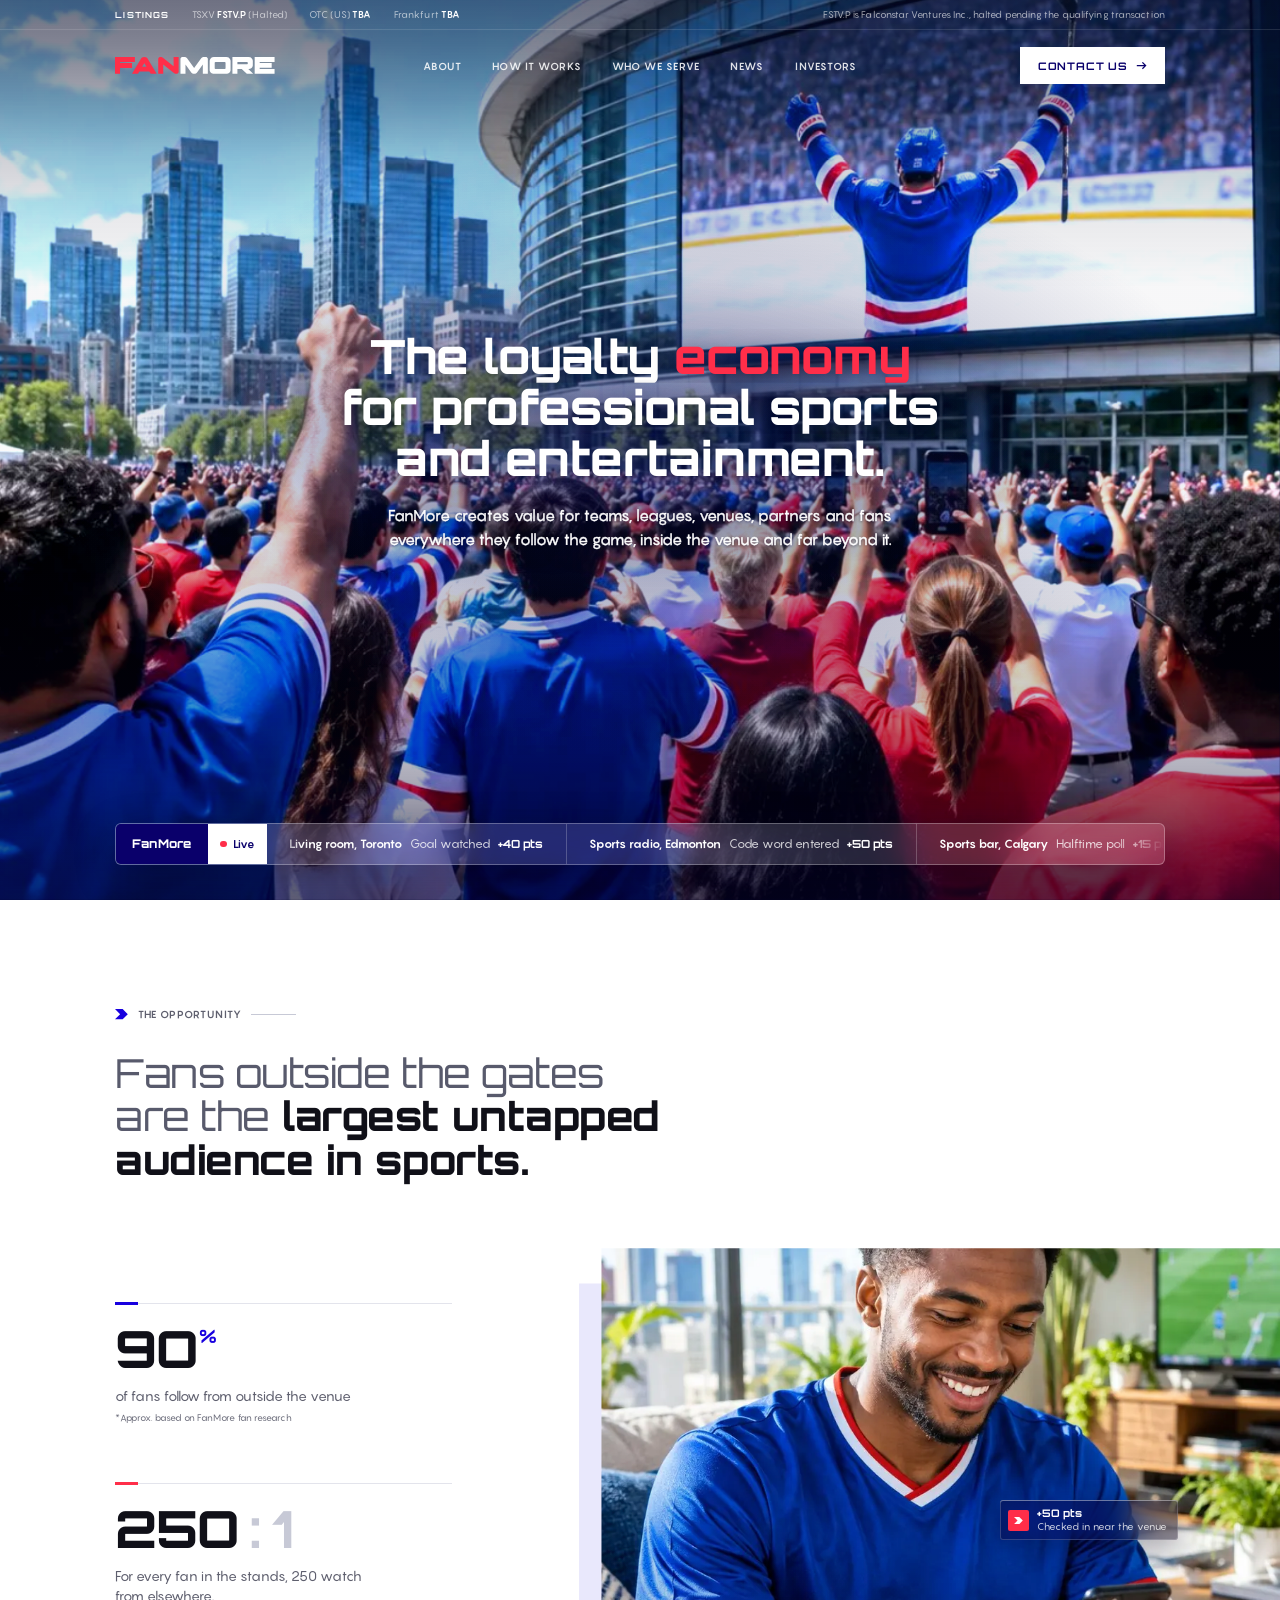
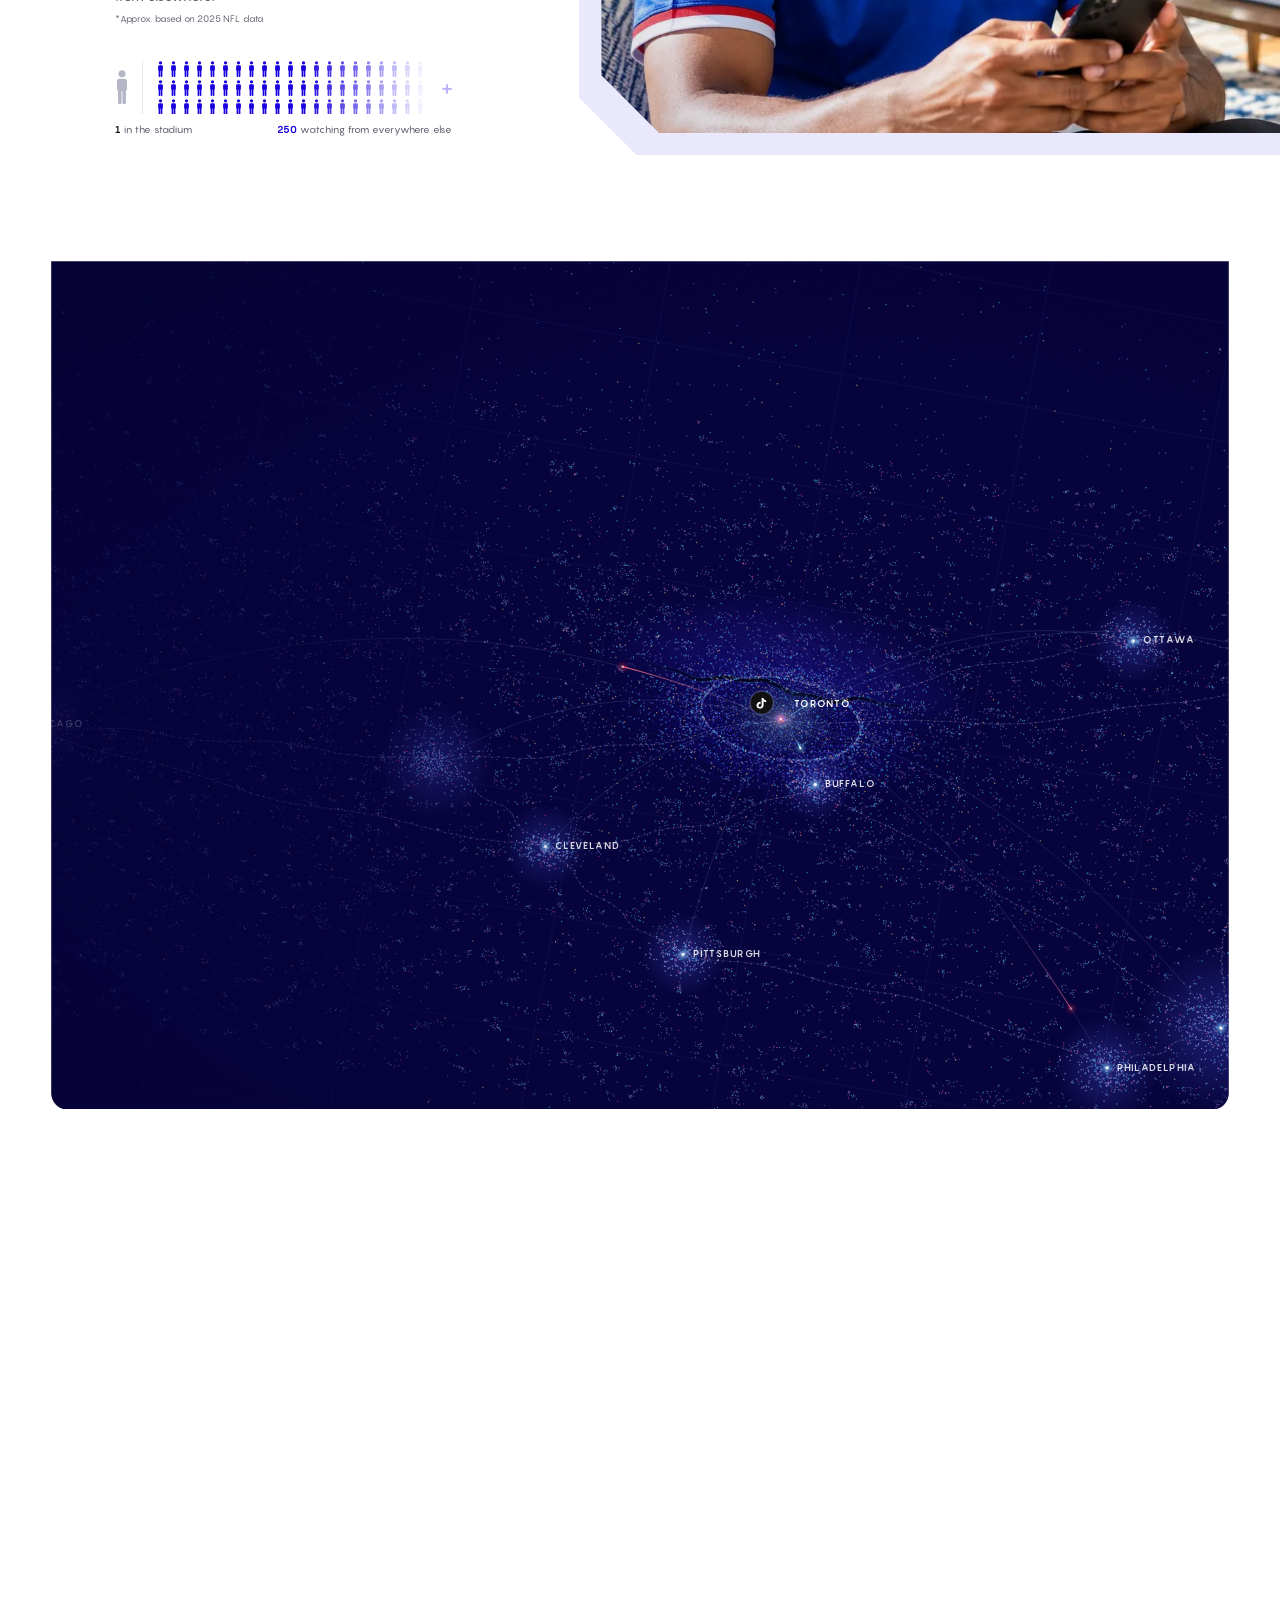
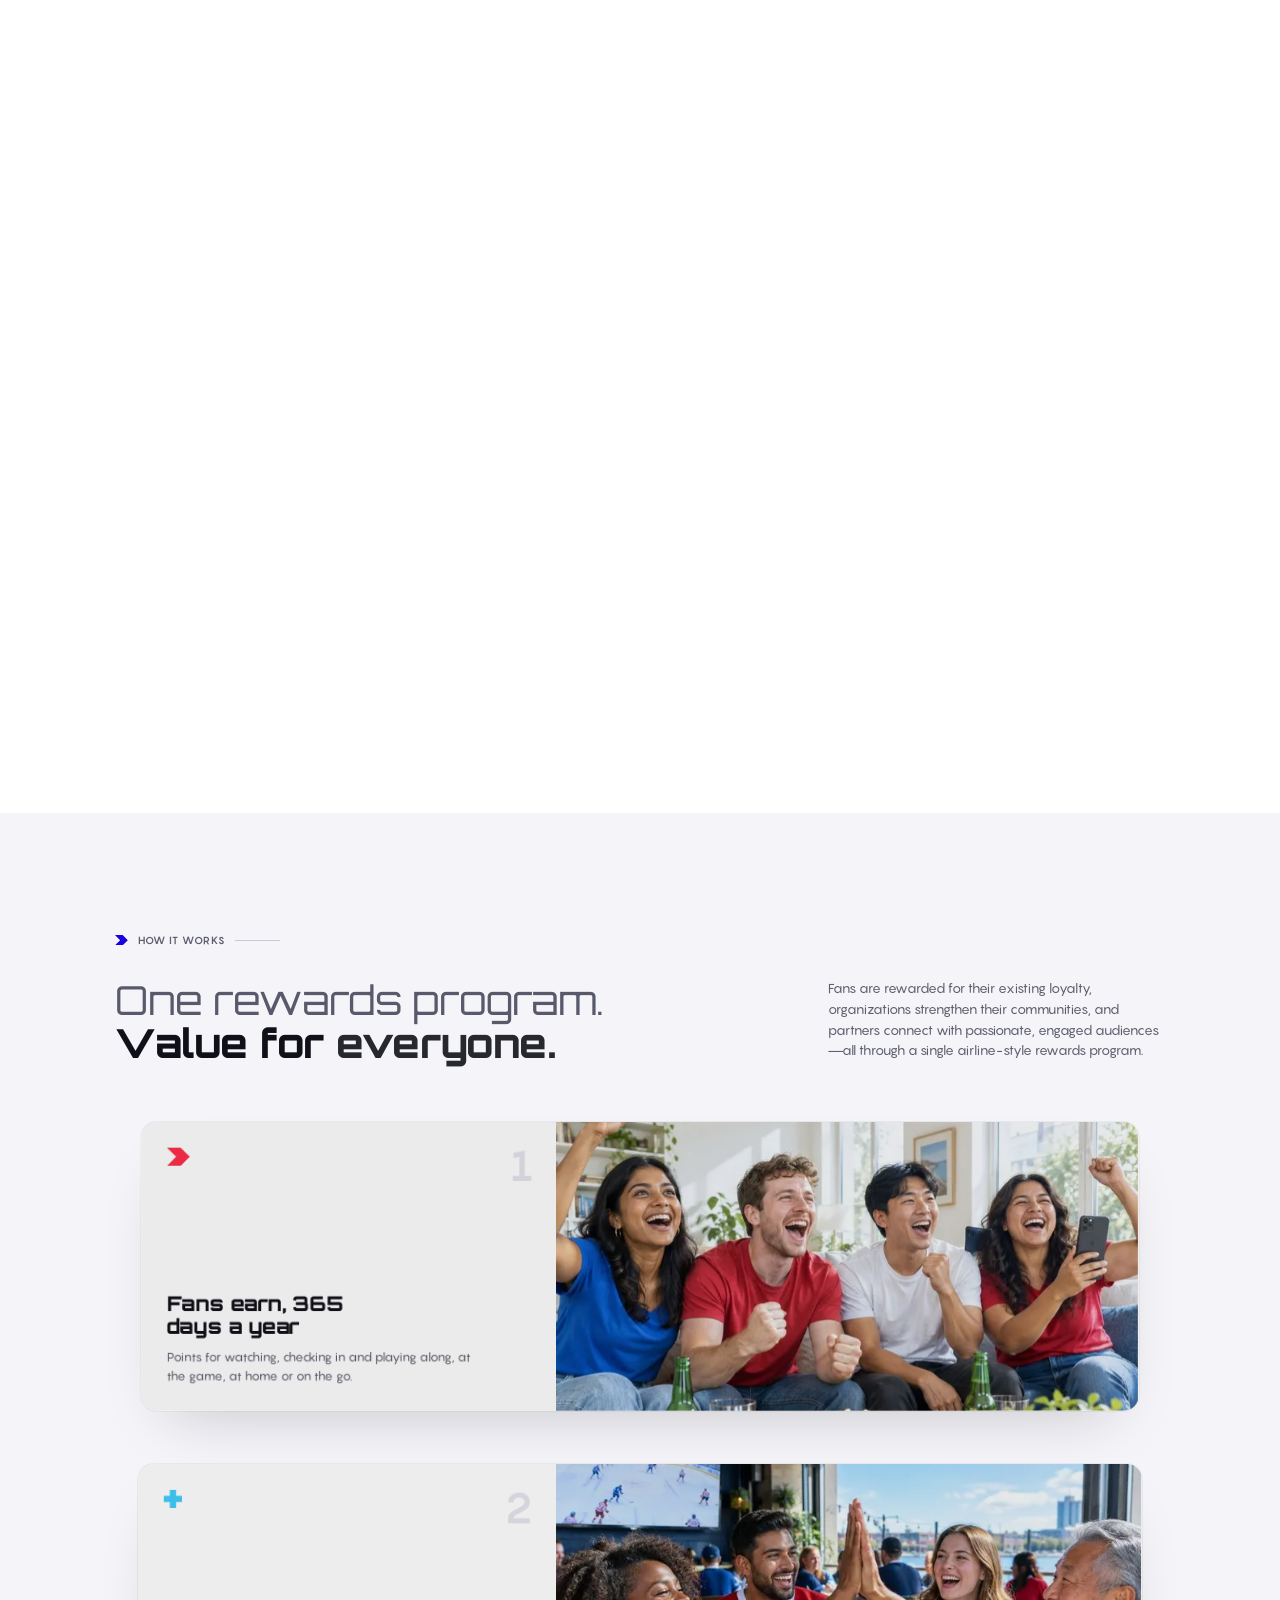
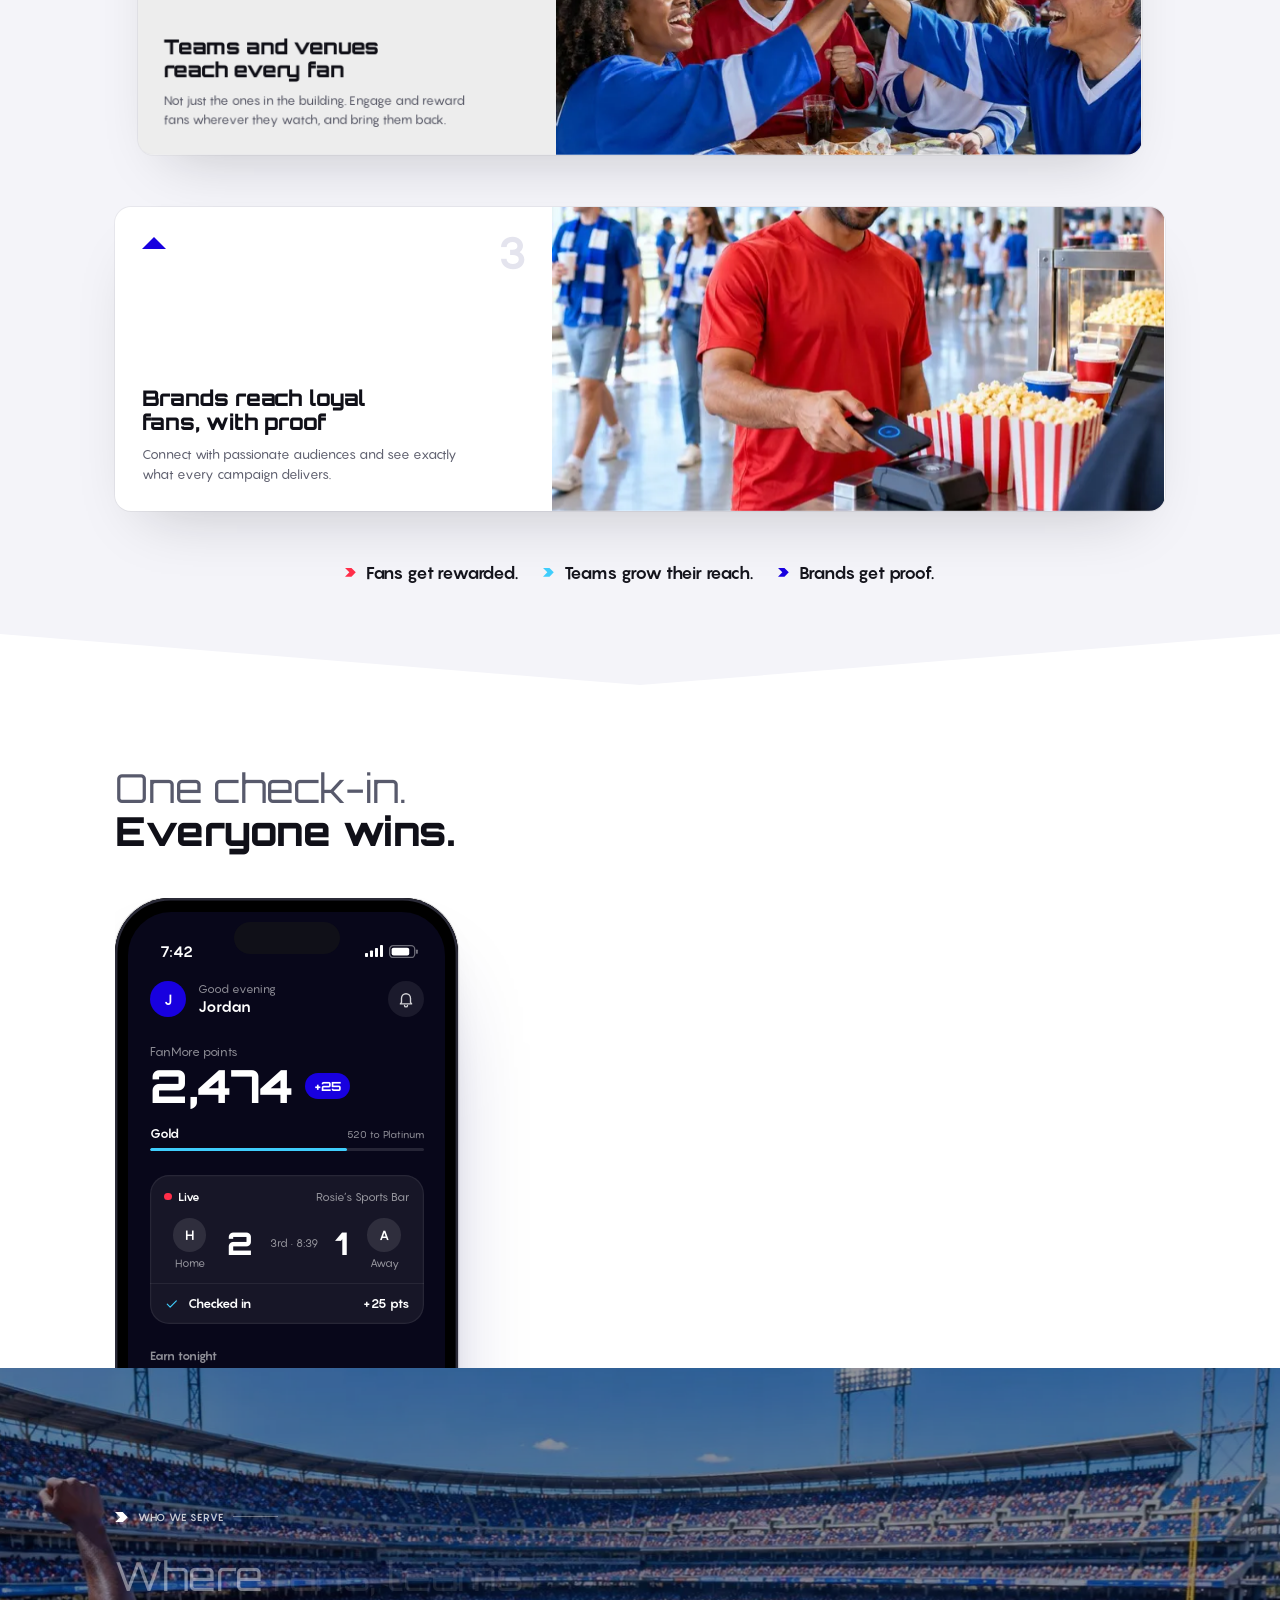
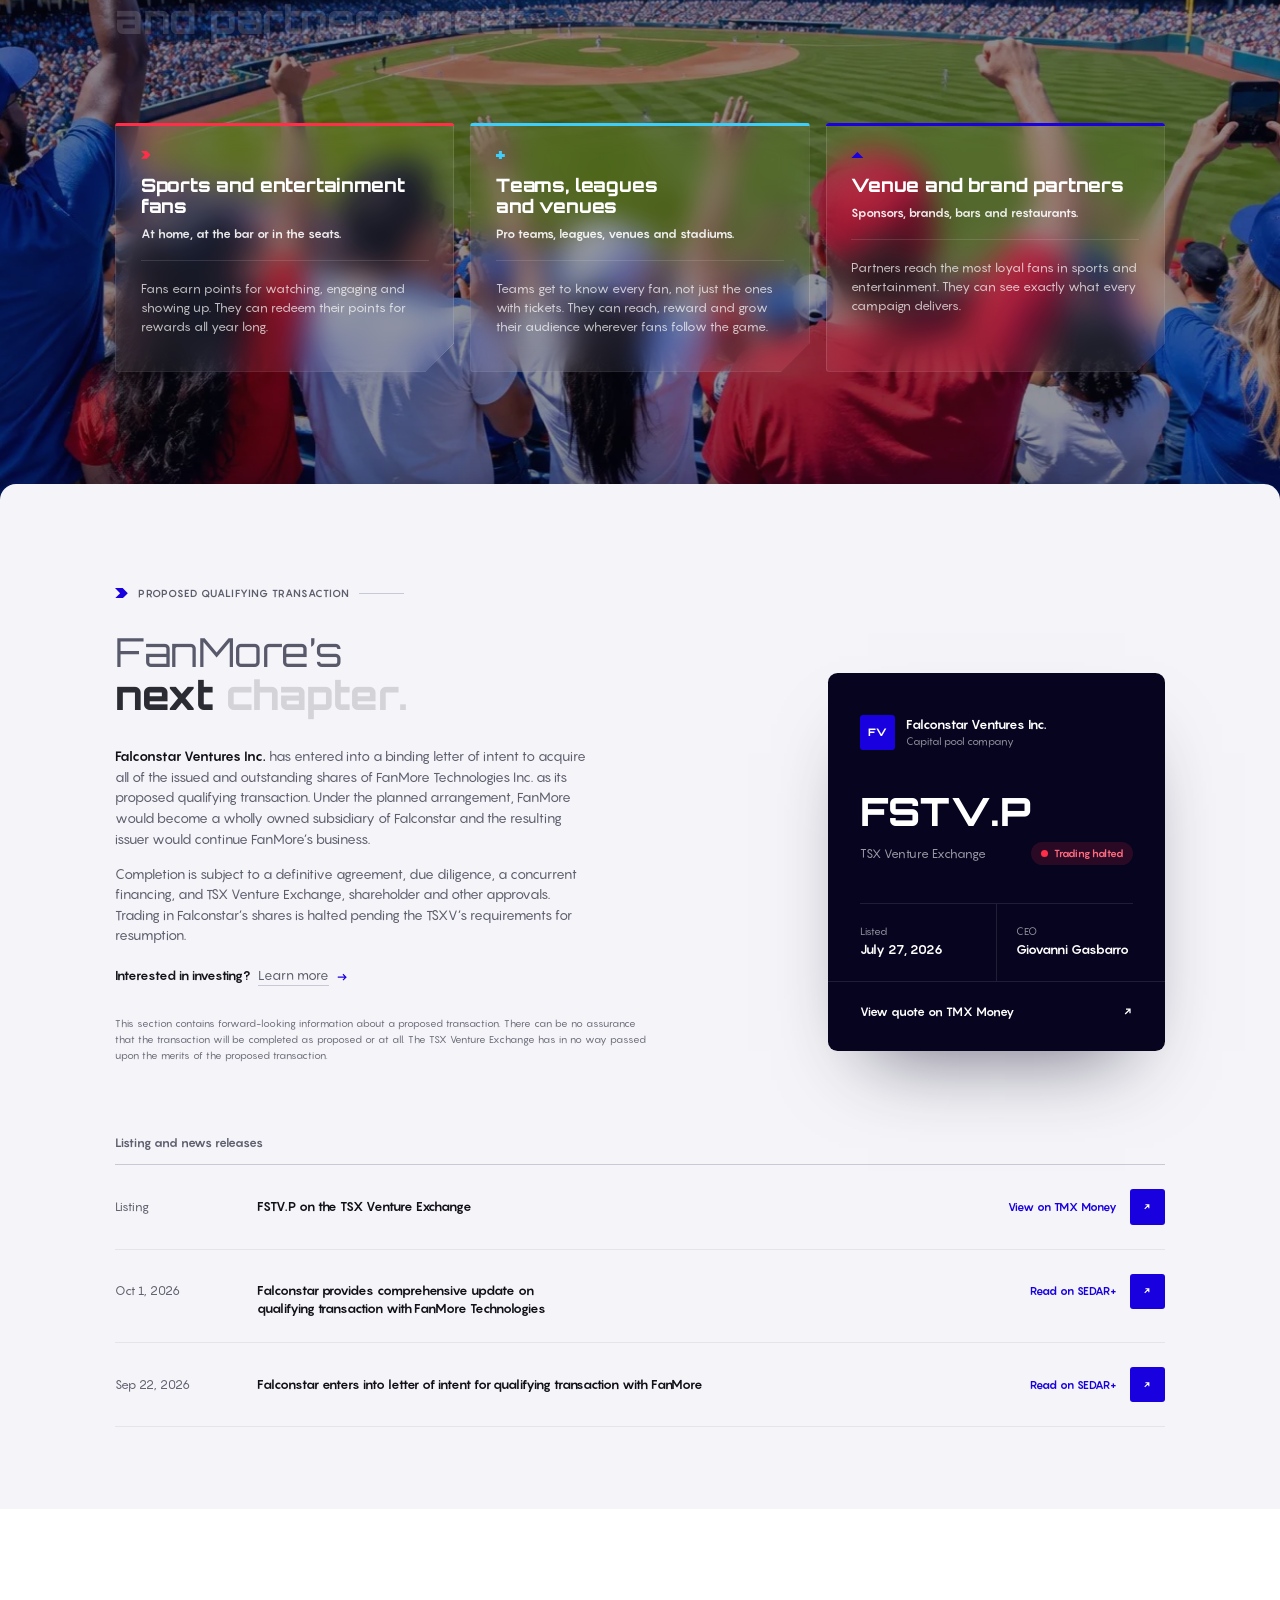
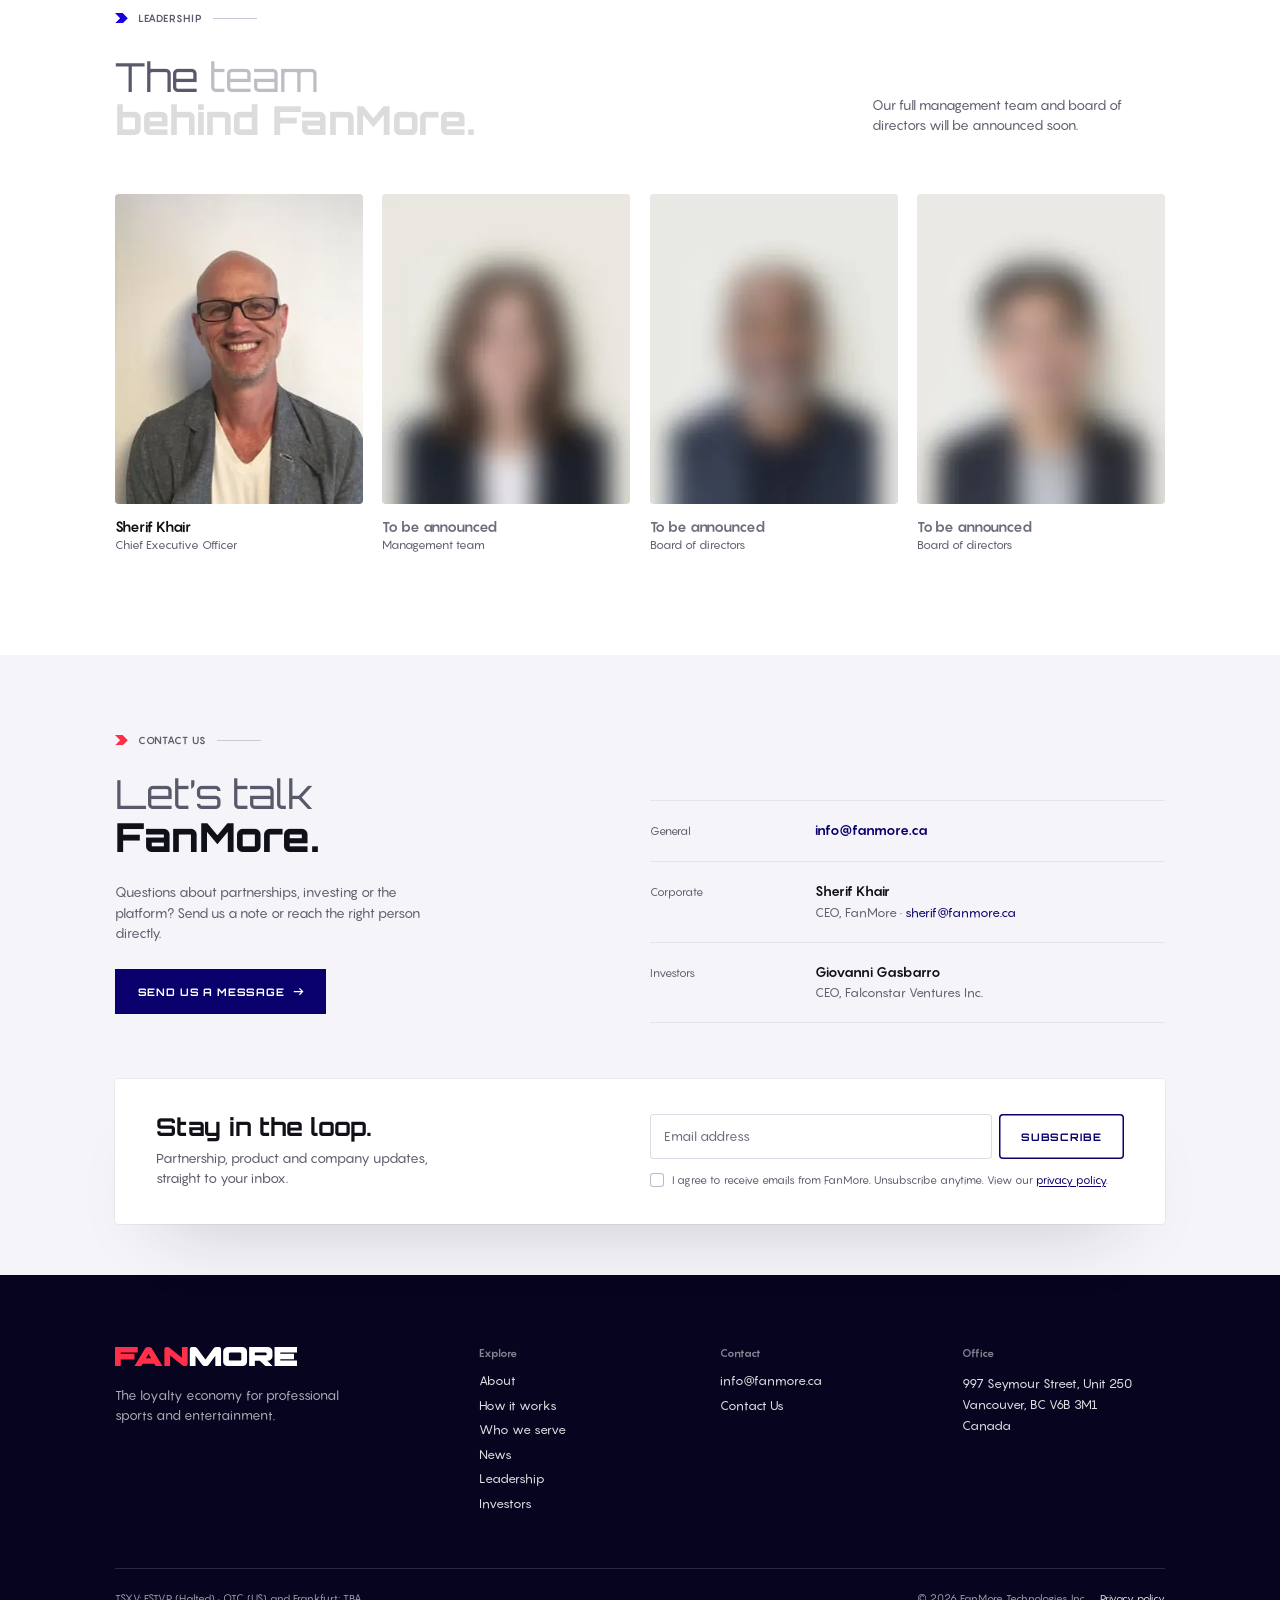
==== commit 8517c07a: "Review build" ====
--- a/index.html
+++ b/index.html
@@ -11,4 +11,4 @@
     fit();
     addEventListener('resize', fit);
   })();
-</script><title>FanMore | The loyalty economy for professional sports and entertainment</title><meta name="description" content="FanMore creates value for teams, leagues, venues, partners and fans everywhere they follow the game, inside the venue and far beyond it."><link rel="canonical" href="https://fanmore.ca/"><meta property="og:type" content="website"><meta property="og:site_name" content="FanMore"><meta property="og:title" content="FanMore | The loyalty economy for professional sports and entertainment"><meta property="og:description" content="FanMore creates value for teams, leagues, venues, partners and fans everywhere they follow the game, inside the venue and far beyond it."><meta property="og:url" content="https://fanmore.ca/"><meta property="og:image" content="https://fanmore.ca/og-image.jpg"><meta property="og:image:alt" content="FanMore: the loyalty economy for professional sports and entertainment."><meta property="og:locale" content="en_CA"><meta name="twitter:card" content="summary_large_image"><meta name="twitter:title" content="FanMore | The loyalty economy for professional sports and entertainment"><meta name="twitter:description" content="FanMore creates value for teams, leagues, venues, partners and fans everywhere they follow the game, inside the venue and far beyond it."><meta name="twitter:image" content="https://fanmore.ca/og-image.jpg"><script type="application/ld+json">{"@context":"https://schema.org","@type":"Organization","name":"FanMore","legalName":"FanMore Technologies Inc.","url":"https://fanmore.ca/","logo":"https://fanmore.ca/apple-touch-icon.png","email":"info@fanmore.ca","foundingDate":"2024","description":"FanMore creates value for teams, leagues, venues, partners and fans everywhere they follow the game, inside the venue and far beyond it.","address":{"@type":"PostalAddress","streetAddress":"997 Seymour Street, Unit 250","addressLocality":"Vancouver","addressRegion":"BC","postalCode":"V6B 3M1","addressCountry":"CA"}}</script><meta name="theme-color" content="#0A006B"><link rel="icon" href="./favicon.ico" sizes="any"><link rel="icon" href="./favicon.svg" type="image/svg+xml"><link rel="apple-touch-icon" href="./apple-touch-icon.png"><link rel="sitemap" href="./sitemap-index.xml"><!-- The fonts used above the fold, fetched alongside the CSS instead of after it. --><link rel="preload" href="./fonts/orbitron-800.woff2" as="font" type="font/woff2" crossorigin><link rel="preload" href="./fonts/pangram-regular.woff2" as="font" type="font/woff2" crossorigin><link rel="preload" href="./fonts/pangram-bold.woff2" as="font" type="font/woff2" crossorigin><link rel="stylesheet" href="./_astro/_astro_assets.BNHtuksq.css"><link rel="stylesheet" href="./_astro/index.B8eFDxnl.css"><link rel="stylesheet" href="./_astro/NextChapter.CQB_YSPm.css"><link rel="stylesheet" href="./_astro/ContactSection.Cgo63Gof.css"><script type="module" src="./_astro/page.BsuiZEAU.js"></script></head><body><a class="skip-link" href="#main">Skip to content</a><header class="site-header site-header--fixed" data-astro-cid-vwn3tmth><div class="lst" data-astro-cid-vwn3tmth><span class="lst__label" data-astro-cid-vwn3tmth>Listings</span><span data-astro-cid-vwn3tmth>TSXV <b data-astro-cid-vwn3tmth>FSTV.P</b><span class="lst__note" data-astro-cid-vwn3tmth> (Halted)</span></span><span data-astro-cid-vwn3tmth>OTC (US) <b data-astro-cid-vwn3tmth>TBA</b></span><span data-astro-cid-vwn3tmth>Frankfurt <b data-astro-cid-vwn3tmth>TBA</b></span><span class="lst__foot" data-astro-cid-vwn3tmth>FSTV.P is Falconstar Ventures Inc., halted pending the qualifying transaction</span></div><div class="tn" data-astro-cid-vwn3tmth><a class="tn__logo" href="./index.html" aria-label="FanMore home" data-astro-cid-vwn3tmth><svg role="img" aria-label="FanMore" viewBox="36 -656 6232 656" xmlns="http://www.w3.org/2000/svg"><g transform="scale(1,-1)"><g fill="#FF2E49"><path d="M701 423H232V465H813V656H36V0H232V231H701Z"></path><path transform="translate(674 0)" d="M754 0H988L620 615Q593 642 562 649Q531 656 507 656Q483 656 452 649Q421 642 394 615L26 0H260L311 85H702ZM507 416 593 271H420Z"></path><path transform="translate(1688 0)" d="M637 41Q663 19 680.5 9.5Q698 0 708 0H777Q783 0 792.5 8.5Q802 17 811 28.5Q820 40 826.5 52.5Q833 65 833 73V656H637V291L232 615Q179 656 161 656H92Q86 656 76.5 648.5Q67 641 58 629.5Q49 618 42.5 605.5Q36 593 36 583V0H232V363Z"></path></g><g fill="currentColor"><path transform="translate(2557 0)" d="M676 41Q650 19 633 9.5Q616 0 606 0H535Q525 0 508 9.5Q491 19 465 41L232 360V0H36V583Q36 593 42.5 605.5Q49 618 58 629.5Q67 641 76.5 648.5Q86 656 92 656H216Q234 656 287 615L570 230L854 615Q907 656 925 656H1049Q1055 656 1064.5 648.5Q1074 641 1083 629.5Q1092 618 1098.5 605.5Q1105 593 1105 583V0H909V360Z"></path><path transform="translate(3698 0)" d="M36 495V161Q36 124 50 94.5Q64 65 87 44Q110 23 140.5 11.5Q171 0 204 0H684Q717 0 747.5 11.5Q778 23 801 44Q824 65 838 94.5Q852 124 852 161V495Q852 532 838 561.5Q824 591 801 612Q778 633 747.5 644.5Q717 656 684 656H204Q171 656 140.5 644.5Q110 633 87 612Q64 591 50 561.5Q36 532 36 495ZM265 465H623Q635 463 644.5 455Q654 447 656 439V219Q656 210 645.5 201.5Q635 193 623 191H265Q253 193 242.5 201.5Q232 210 232 219V439Q234 447 243.5 455Q253 463 265 465Z"></path><path transform="translate(4586 0)" d="M598 0H847L655 184Q690 184 722.5 195Q755 206 779.5 227Q804 248 818.5 277.5Q833 307 833 344V495Q833 532 819 561.5Q805 591 782 612Q759 633 728.5 644.5Q698 656 665 656H36V0H231V184H399ZM604 465Q616 463 625.5 455Q635 447 637 439V404Q637 395 626.5 386.5Q616 378 604 376H231V465Z"></path><path transform="translate(5455 0)" d="M701 423H232V465H813V656H36V0H813V191H232V233H701Z"></path></g></g></svg></a><nav aria-label="Main" data-astro-cid-vwn3tmth><ul role="list" data-astro-cid-vwn3tmth><li data-astro-cid-vwn3tmth><a href="./about/index.html" data-astro-cid-vwn3tmth>About</a></li><li data-astro-cid-vwn3tmth><a href="./index.html#how" data-astro-cid-vwn3tmth>How it works</a></li><li data-astro-cid-vwn3tmth><a href="./index.html#serve" data-astro-cid-vwn3tmth>Who we serve</a></li><li data-astro-cid-vwn3tmth><a href="./news/index.html" data-astro-cid-vwn3tmth>News</a></li><li data-astro-cid-vwn3tmth><a href="./investors/index.html" data-astro-cid-vwn3tmth>Investors</a></li></ul></nav><a class="btn btn--white tn__cta" href="./index.html#contact" data-contact data-astro-cid-vwn3tmth>Contact Us<svg class="btn__arrow" viewBox="0 0 14 14" fill="none" stroke="currentColor" stroke-width="1.6" aria-hidden="true"><path d="M1 7h11M8 3l4 4-4 4"></path></svg></a><button class="tn__menu" type="button" aria-label="Open menu" aria-haspopup="dialog" aria-expanded="false" aria-controls="mobile-menu" data-menu-open data-astro-cid-vwn3tmth><i data-astro-cid-vwn3tmth></i></button></div></header><main id="main" tabindex="-1"><div><section class="hero" id="top" aria-label="Introduction" data-hero="pinned" data-astro-cid-5ivlo7vc><div class="hero__media" data-astro-cid-5ivlo7vc><img src="./_astro/hero-plaza.D-T6SO9A_1RA79L.webp" srcset="./_astro/hero-plaza.D-T6SO9A_1V16nm.webp 768w, ./_astro/hero-plaza.D-T6SO9A_AoHoQ.webp 1152w, ./_astro/hero-plaza.D-T6SO9A_1RA79L.webp 1536w" alt="Fans gathered outside a venue on game day, cheering a goal on a giant screen" sizes="100vw" loading="eager" fetchpriority="high" decoding="async" data-astro-cid-5ivlo7vc="true" width="1536" height="864"></div><div class="hero__pills" aria-hidden="true" data-hero-pills data-astro-cid-5ivlo7vc><span class="pill hero__pill-src" data-pill-src data-astro-cid-5ivlo7vc><i class="pill__icon" data-astro-cid-5ivlo7vc><svg class="shape shape--plus" viewBox="0 0 85 85" fill="currentColor" aria-hidden="true"><path d="M28 0V28H0V57H28V85H57V57H85V28H57V0Z"></path></svg></i><b data-astro-cid-5ivlo7vc>+25 pts</b><span class="pill__note" data-astro-cid-5ivlo7vc>Checked in</span></span><span class="pill hero__pill-src" data-pill-src data-astro-cid-5ivlo7vc><i class="pill__icon" data-astro-cid-5ivlo7vc><svg class="shape shape--plus" viewBox="0 0 85 85" fill="currentColor" aria-hidden="true"><path d="M28 0V28H0V57H28V85H57V57H85V28H57V0Z"></path></svg></i><b data-astro-cid-5ivlo7vc>+15 pts</b><span class="pill__note" data-astro-cid-5ivlo7vc>Bought a drink</span></span><span class="pill hero__pill-src" data-pill-src data-astro-cid-5ivlo7vc><i class="pill__icon" data-astro-cid-5ivlo7vc><svg class="shape shape--plus" viewBox="0 0 85 85" fill="currentColor" aria-hidden="true"><path d="M28 0V28H0V57H28V85H57V57H85V28H57V0Z"></path></svg></i><b data-astro-cid-5ivlo7vc>+10 pts</b><span class="pill__note" data-astro-cid-5ivlo7vc>Halftime poll</span></span><span class="pill hero__pill-src" data-pill-src data-astro-cid-5ivlo7vc><i class="pill__icon" data-astro-cid-5ivlo7vc><svg class="shape shape--plus" viewBox="0 0 85 85" fill="currentColor" aria-hidden="true"><path d="M28 0V28H0V57H28V85H57V57H85V28H57V0Z"></path></svg></i><b data-astro-cid-5ivlo7vc>+50 pts</b><span class="pill__note" data-astro-cid-5ivlo7vc>Bought a jersey</span></span><span class="pill hero__pill-src" data-pill-src data-astro-cid-5ivlo7vc><i class="pill__icon" data-astro-cid-5ivlo7vc><svg class="shape shape--plus" viewBox="0 0 85 85" fill="currentColor" aria-hidden="true"><path d="M28 0V28H0V57H28V85H57V57H85V28H57V0Z"></path></svg></i><b data-astro-cid-5ivlo7vc>+20 pts</b><span class="pill__note" data-astro-cid-5ivlo7vc>Shared a goal</span></span><span class="pill hero__pill-src" data-pill-src data-astro-cid-5ivlo7vc><i class="pill__icon" data-astro-cid-5ivlo7vc><svg class="shape shape--plus" viewBox="0 0 85 85" fill="currentColor" aria-hidden="true"><path d="M28 0V28H0V57H28V85H57V57H85V28H57V0Z"></path></svg></i><b data-astro-cid-5ivlo7vc>+15 pts</b><span class="pill__note" data-astro-cid-5ivlo7vc>Grabbed a snack</span></span><span class="pill hero__pill-src" data-pill-src data-astro-cid-5ivlo7vc><i class="pill__icon" data-astro-cid-5ivlo7vc><svg class="shape shape--plus" viewBox="0 0 85 85" fill="currentColor" aria-hidden="true"><path d="M28 0V28H0V57H28V85H57V57H85V28H57V0Z"></path></svg></i><b data-astro-cid-5ivlo7vc>+40 pts</b><span class="pill__note" data-astro-cid-5ivlo7vc>Referred a friend</span></span><span class="pill hero__pill-src" data-pill-src data-astro-cid-5ivlo7vc><i class="pill__icon" data-astro-cid-5ivlo7vc><svg class="shape shape--plus" viewBox="0 0 85 85" fill="currentColor" aria-hidden="true"><path d="M28 0V28H0V57H28V85H57V57H85V28H57V0Z"></path></svg></i><b data-astro-cid-5ivlo7vc>+25 pts</b><span class="pill__note" data-astro-cid-5ivlo7vc>Scanned a ticket</span></span></div><div class="hero__shade" aria-hidden="true" data-astro-cid-5ivlo7vc></div><div class="hero__dim" aria-hidden="true" data-astro-cid-5ivlo7vc></div><div class="hero__content" data-hero-text data-astro-cid-5ivlo7vc><h1 data-astro-cid-5ivlo7vc><span class="hero__line" data-astro-cid-5ivlo7vc><span data-astro-cid-5ivlo7vc>The loyalty <em data-astro-cid-5ivlo7vc>economy</em></span></span> <span class="hero__line" data-astro-cid-5ivlo7vc><span data-astro-cid-5ivlo7vc>for professional sports</span></span> <span class="hero__line" data-astro-cid-5ivlo7vc><span data-astro-cid-5ivlo7vc>and entertainment.</span></span></h1><p data-astro-cid-5ivlo7vc>FanMore creates value for teams, leagues, venues, partners and fans everywhere they follow the game, inside the venue and far beyond it.</p></div><div class="tk" aria-hidden="true" data-hero-text data-astro-cid-5ivlo7vc><span class="tk__brand" data-astro-cid-5ivlo7vc>FanMore</span><span class="tk__live" data-astro-cid-5ivlo7vc><i data-astro-cid-5ivlo7vc></i>Live</span><div class="tk__track" data-astro-cid-5ivlo7vc><ul class="tk__list" data-astro-cid-5ivlo7vc><li data-astro-cid-5ivlo7vc><span class="tk__where" data-astro-cid-5ivlo7vc>Living room, Toronto</span><span class="tk__what" data-astro-cid-5ivlo7vc>Goal watched</span><span class="tk__pts" data-astro-cid-5ivlo7vc>+4O pts</span></li><li data-astro-cid-5ivlo7vc><span class="tk__where" data-astro-cid-5ivlo7vc>Sports radio, Edmonton</span><span class="tk__what" data-astro-cid-5ivlo7vc>Code word entered</span><span class="tk__pts" data-astro-cid-5ivlo7vc>+5O pts</span></li><li data-astro-cid-5ivlo7vc><span class="tk__where" data-astro-cid-5ivlo7vc>Sports bar, Calgary</span><span class="tk__what" data-astro-cid-5ivlo7vc>Halftime poll</span><span class="tk__pts" data-astro-cid-5ivlo7vc>+15 pts</span></li><li data-astro-cid-5ivlo7vc><span class="tk__where" data-astro-cid-5ivlo7vc>Outside the venue</span><span class="tk__what" data-astro-cid-5ivlo7vc>Checked in</span><span class="tk__pts" data-astro-cid-5ivlo7vc>+25 pts</span></li><li data-astro-cid-5ivlo7vc><span class="tk__where" data-astro-cid-5ivlo7vc>Cottage, Muskoka</span><span class="tk__what" data-astro-cid-5ivlo7vc>Overtime winner</span><span class="tk__pts" data-astro-cid-5ivlo7vc>+6O pts</span></li><li data-astro-cid-5ivlo7vc><span class="tk__where" data-astro-cid-5ivlo7vc>Commute, Vancouver</span><span class="tk__what" data-astro-cid-5ivlo7vc>Trivia streak</span><span class="tk__pts" data-astro-cid-5ivlo7vc>+2O pts</span></li><li data-astro-cid-5ivlo7vc><span class="tk__where" data-astro-cid-5ivlo7vc>Watch party, Montréal</span><span class="tk__what" data-astro-cid-5ivlo7vc>Seat upgrade redeemed</span><span class="tk__pts" data-astro-cid-5ivlo7vc>−5OO pts</span></li></ul><ul class="tk__list" data-astro-cid-5ivlo7vc><li data-astro-cid-5ivlo7vc><span class="tk__where" data-astro-cid-5ivlo7vc>Living room, Toronto</span><span class="tk__what" data-astro-cid-5ivlo7vc>Goal watched</span><span class="tk__pts" data-astro-cid-5ivlo7vc>+4O pts</span></li><li data-astro-cid-5ivlo7vc><span class="tk__where" data-astro-cid-5ivlo7vc>Sports radio, Edmonton</span><span class="tk__what" data-astro-cid-5ivlo7vc>Code word entered</span><span class="tk__pts" data-astro-cid-5ivlo7vc>+5O pts</span></li><li data-astro-cid-5ivlo7vc><span class="tk__where" data-astro-cid-5ivlo7vc>Sports bar, Calgary</span><span class="tk__what" data-astro-cid-5ivlo7vc>Halftime poll</span><span class="tk__pts" data-astro-cid-5ivlo7vc>+15 pts</span></li><li data-astro-cid-5ivlo7vc><span class="tk__where" data-astro-cid-5ivlo7vc>Outside the venue</span><span class="tk__what" data-astro-cid-5ivlo7vc>Checked in</span><span class="tk__pts" data-astro-cid-5ivlo7vc>+25 pts</span></li><li data-astro-cid-5ivlo7vc><span class="tk__where" data-astro-cid-5ivlo7vc>Cottage, Muskoka</span><span class="tk__what" data-astro-cid-5ivlo7vc>Overtime winner</span><span class="tk__pts" data-astro-cid-5ivlo7vc>+6O pts</span></li><li data-astro-cid-5ivlo7vc><span class="tk__where" data-astro-cid-5ivlo7vc>Commute, Vancouver</span><span class="tk__what" data-astro-cid-5ivlo7vc>Trivia streak</span><span class="tk__pts" data-astro-cid-5ivlo7vc>+2O pts</span></li><li data-astro-cid-5ivlo7vc><span class="tk__where" data-astro-cid-5ivlo7vc>Watch party, Montréal</span><span class="tk__what" data-astro-cid-5ivlo7vc>Seat upgrade redeemed</span><span class="tk__pts" data-astro-cid-5ivlo7vc>−5OO pts</span></li></ul></div></div></section><script type="module" src="./_astro/Hero.astro_astro_type_script_index_0_lang.DLAtfq5F.js"></script><section class="op" id="about" aria-labelledby="op-title" data-astro-cid-tkrxar6q><p class="tag" data-reveal><svg class="shape shape--chevron tag__mark" viewBox="0 0 384 308" fill="currentColor" aria-hidden="true"><path d="M0 0L154 154L0 308L230 308L384 154L230 0Z"></path></svg>The Opportunity<span class="tag__line" aria-hidden="true"></span></p><h2 id="op-title" data-lit class="h2"><span class="h2__light"><span class="word" style="--i:0">Fans</span> <span class="word" style="--i:1">outside</span> <span class="word" style="--i:2">the</span> <span class="word" style="--i:3">gates</span> <span class="word" style="--i:4">are</span> <span class="word" style="--i:5">the</span></span> <span class="word" style="--i:6">largest</span> <span class="word" style="--i:7">untapped</span> <span class="word" style="--i:8">audience</span> <span class="word" style="--i:9">in</span> <span class="word" style="--i:10">sports.</span></h2><div class="op__row" data-astro-cid-tkrxar6q><div class="op__stats" data-astro-cid-tkrxar6q><dl data-astro-cid-tkrxar6q><div class="st" data-reveal data-astro-cid-tkrxar6q><dt class="st__n" data-astro-cid-tkrxar6q><span class="sr-only" data-astro-cid-tkrxar6q>About 90 percent</span><span aria-hidden="true" class="st__v" data-count="90" data-orbitron data-astro-cid-tkrxar6q>9O</span><sup aria-hidden="true" data-astro-cid-tkrxar6q>%</sup></dt><dd data-astro-cid-tkrxar6q><p data-astro-cid-tkrxar6q>of fans follow from outside the venue</p><p class="st__fn" data-astro-cid-tkrxar6q>*Approx. based on FanMore fan research</p></dd></div><div class="st" data-reveal data-astro-cid-tkrxar6q><dt class="st__n" data-astro-cid-tkrxar6q><span class="sr-only" data-astro-cid-tkrxar6q>About 250 to 1</span><span aria-hidden="true" class="st__v" data-count="250" data-orbitron data-astro-cid-tkrxar6q>25O</span><span aria-hidden="true" class="st__r" data-astro-cid-tkrxar6q><b data-astro-cid-tkrxar6q>:</b>1</span></dt><dd data-astro-cid-tkrxar6q><p data-astro-cid-tkrxar6q>For every fan in the stands, 250 watch from elsewhere.</p><p class="st__fn" data-astro-cid-tkrxar6q>*Approx. based on 2025 NFL data</p></dd></div></dl><div class="ppl" aria-hidden="true" data-reveal data-astro-cid-tkrxar6q><div class="ppl__row" data-astro-cid-tkrxar6q><div class="ppl__one" data-astro-cid-tkrxar6q><i data-astro-cid-tkrxar6q></i></div><span class="ppl__div" data-astro-cid-tkrxar6q></span><div class="ppl__many" data-astro-cid-tkrxar6q><div class="ppl__grid" data-astro-cid-tkrxar6q><i style="--i:0" data-astro-cid-tkrxar6q></i><i style="--i:1" data-astro-cid-tkrxar6q></i><i style="--i:2" data-astro-cid-tkrxar6q></i><i style="--i:3" data-astro-cid-tkrxar6q></i><i style="--i:4" data-astro-cid-tkrxar6q></i><i style="--i:5" data-astro-cid-tkrxar6q></i><i style="--i:6" data-astro-cid-tkrxar6q></i><i style="--i:7" data-astro-cid-tkrxar6q></i><i style="--i:8" data-astro-cid-tkrxar6q></i><i style="--i:9" data-astro-cid-tkrxar6q></i><i style="--i:10" data-astro-cid-tkrxar6q></i><i style="--i:11" data-astro-cid-tkrxar6q></i><i style="--i:12" data-astro-cid-tkrxar6q></i><i style="--i:13" data-astro-cid-tkrxar6q></i><i style="--i:14" data-astro-cid-tkrxar6q></i><i style="--i:15" data-astro-cid-tkrxar6q></i><i style="--i:16" data-astro-cid-tkrxar6q></i><i style="--i:17" data-astro-cid-tkrxar6q></i><i style="--i:18" data-astro-cid-tkrxar6q></i><i style="--i:19" data-astro-cid-tkrxar6q></i><i style="--i:20" data-astro-cid-tkrxar6q></i><i style="--i:21" data-astro-cid-tkrxar6q></i><i style="--i:22" data-astro-cid-tkrxar6q></i><i style="--i:23" data-astro-cid-tkrxar6q></i><i style="--i:24" data-astro-cid-tkrxar6q></i><i style="--i:25" data-astro-cid-tkrxar6q></i><i style="--i:26" data-astro-cid-tkrxar6q></i><i style="--i:27" data-astro-cid-tkrxar6q></i><i style="--i:28" data-astro-cid-tkrxar6q></i><i style="--i:29" data-astro-cid-tkrxar6q></i><i style="--i:30" data-astro-cid-tkrxar6q></i><i style="--i:31" data-astro-cid-tkrxar6q></i><i style="--i:32" data-astro-cid-tkrxar6q></i><i style="--i:33" data-astro-cid-tkrxar6q></i><i style="--i:34" data-astro-cid-tkrxar6q></i><i style="--i:35" data-astro-cid-tkrxar6q></i><i style="--i:36" data-astro-cid-tkrxar6q></i><i style="--i:37" data-astro-cid-tkrxar6q></i><i style="--i:38" data-astro-cid-tkrxar6q></i><i style="--i:39" data-astro-cid-tkrxar6q></i><i style="--i:40" data-astro-cid-tkrxar6q></i><i style="--i:41" data-astro-cid-tkrxar6q></i><i style="--i:42" data-astro-cid-tkrxar6q></i><i style="--i:43" data-astro-cid-tkrxar6q></i><i style="--i:44" data-astro-cid-tkrxar6q></i><i style="--i:45" data-astro-cid-tkrxar6q></i><i style="--i:46" data-astro-cid-tkrxar6q></i><i style="--i:47" data-astro-cid-tkrxar6q></i><i style="--i:48" data-astro-cid-tkrxar6q></i><i style="--i:49" data-astro-cid-tkrxar6q></i><i style="--i:50" data-astro-cid-tkrxar6q></i><i style="--i:51" data-astro-cid-tkrxar6q></i><i style="--i:52" data-astro-cid-tkrxar6q></i><i style="--i:53" data-astro-cid-tkrxar6q></i><i style="--i:54" data-astro-cid-tkrxar6q></i><i style="--i:55" data-astro-cid-tkrxar6q></i><i style="--i:56" data-astro-cid-tkrxar6q></i><i style="--i:57" data-astro-cid-tkrxar6q></i><i style="--i:58" data-astro-cid-tkrxar6q></i><i style="--i:59" data-astro-cid-tkrxar6q></i><i style="--i:60" data-astro-cid-tkrxar6q></i><i style="--i:61" data-astro-cid-tkrxar6q></i><i style="--i:62" data-astro-cid-tkrxar6q></i><i style="--i:63" data-astro-cid-tkrxar6q></i><i style="--i:64" data-astro-cid-tkrxar6q></i><i style="--i:65" data-astro-cid-tkrxar6q></i><i style="--i:66" data-astro-cid-tkrxar6q></i><i style="--i:67" data-astro-cid-tkrxar6q></i><i style="--i:68" data-astro-cid-tkrxar6q></i><i style="--i:69" data-astro-cid-tkrxar6q></i><i style="--i:70" data-astro-cid-tkrxar6q></i><i style="--i:71" data-astro-cid-tkrxar6q></i><i style="--i:72" data-astro-cid-tkrxar6q></i><i style="--i:73" data-astro-cid-tkrxar6q></i><i style="--i:74" data-astro-cid-tkrxar6q></i><i style="--i:75" data-astro-cid-tkrxar6q></i><i style="--i:76" data-astro-cid-tkrxar6q></i><i style="--i:77" data-astro-cid-tkrxar6q></i><i style="--i:78" data-astro-cid-tkrxar6q></i><i style="--i:79" data-astro-cid-tkrxar6q></i><i style="--i:80" data-astro-cid-tkrxar6q></i><i style="--i:81" data-astro-cid-tkrxar6q></i><i style="--i:82" data-astro-cid-tkrxar6q></i><i style="--i:83" data-astro-cid-tkrxar6q></i><i style="--i:84" data-astro-cid-tkrxar6q></i><i style="--i:85" data-astro-cid-tkrxar6q></i><i style="--i:86" data-astro-cid-tkrxar6q></i><i style="--i:87" data-astro-cid-tkrxar6q></i><i style="--i:88" data-astro-cid-tkrxar6q></i><i style="--i:89" data-astro-cid-tkrxar6q></i></div><span class="ppl__plus" data-astro-cid-tkrxar6q>+</span></div></div><div class="ppl__cap" data-astro-cid-tkrxar6q><span data-astro-cid-tkrxar6q><b data-astro-cid-tkrxar6q>1</b> in the stadium</span><span data-astro-cid-tkrxar6q><b data-astro-cid-tkrxar6q>250</b> watching from everywhere else</span></div></div></div><div class="op__photo" data-reveal data-astro-cid-tkrxar6q><span class="op__block" aria-hidden="true" data-astro-cid-tkrxar6q></span><div class="op__reveal" data-astro-cid-tkrxar6q><div class="op__frame" data-astro-cid-tkrxar6q><img src="./_astro/opportunity-fans.CNy7kkjH_Z7gqnf.webp" srcset="./_astro/opportunity-fans.CNy7kkjH_ZzKSHB.webp 640w, ./_astro/opportunity-fans.CNy7kkjH_ZDED36.webp 960w, ./_astro/opportunity-fans.CNy7kkjH_Z7gqnf.webp 1024w" alt="A fan outside the venue earning FanMore points on her phone" sizes="(max-width: 900px) 100vw, 60vw" loading="lazy" decoding="async" data-astro-cid-tkrxar6q="true" width="1024" height="1280"></div></div><div class="chip" aria-hidden="true" data-astro-cid-tkrxar6q><span class="chip__mark" data-astro-cid-tkrxar6q><svg class="shape shape--chevron" viewBox="0 0 384 308" fill="currentColor" aria-hidden="true"><path d="M0 0L154 154L0 308L230 308L384 154L230 0Z"></path></svg></span><span class="chip__text" data-chip-text data-astro-cid-tkrxar6q><span data-astro-cid-tkrxar6q><b data-astro-cid-tkrxar6q>+5O pts</b><small data-astro-cid-tkrxar6q>Checked in near the venue</small></span></span></div><template data-chip-moments data-astro-cid-tkrxar6q><span data-astro-cid-tkrxar6q><b data-astro-cid-tkrxar6q>+5O pts</b><small data-astro-cid-tkrxar6q>Checked in near the venue</small></span><span data-astro-cid-tkrxar6q><b data-astro-cid-tkrxar6q>+15 pts</b><small data-astro-cid-tkrxar6q>Halftime poll answered</small></span><span data-astro-cid-tkrxar6q><b data-astro-cid-tkrxar6q>+4O pts</b><small data-astro-cid-tkrxar6q>Goal watched with friends</small></span></template></div></div></section><script type="module" src="./_astro/Opportunity.astro_astro_type_script_index_0_lang.qXjBEruh.js"></script><section class="rx" aria-labelledby="rx-t1" data-pause-offscreen data-reach data-target="2846000" data-logo="./_astro/scoreboard-wordmark.BsAdZ44L.png" data-astro-cid-dnvdjqij><div class="rx__stage" data-astro-cid-dnvdjqij><canvas class="rx__city" role="img" aria-label="An illustrated ballpark at night with the surrounding city lit up, showing fans earning points far beyond the venue" data-astro-cid-dnvdjqij></canvas><div class="rx__grain" aria-hidden="true" data-astro-cid-dnvdjqij></div><canvas class="rx__lights" aria-hidden="true" data-astro-cid-dnvdjqij></canvas><div class="rx__vignette" aria-hidden="true" data-astro-cid-dnvdjqij></div><div class="rx__pills" aria-hidden="true" data-astro-cid-dnvdjqij></div><div class="rx__text" data-astro-cid-dnvdjqij><p class="rx__tag" data-astro-cid-dnvdjqij><svg class="shape shape--chevron rx__mark" viewBox="0 0 384 308" fill="currentColor" aria-hidden="true"><path d="M0 0L154 154L0 308L230 308L384 154L230 0Z"></path></svg>The Reach<span class="rx__bar" aria-hidden="true" data-astro-cid-dnvdjqij></span></p><div class="rx__chapters" data-astro-cid-dnvdjqij><div class="rx__chapter is-on" data-astro-cid-dnvdjqij><h2 class="rx__h" id="rx-t1" data-astro-cid-dnvdjqij><span class="rx__light" data-astro-cid-dnvdjqij>For years, rewards</span> lived within the gates.</h2><p data-astro-cid-dnvdjqij>Teams only knew the fans in the building, fans were rewarded at the venue if at all, and partners paid for reach they couldn’t prove.</p></div><div class="rx__chapter" data-astro-cid-dnvdjqij><h2 class="rx__h" id="rx-t2" data-astro-cid-dnvdjqij><span class="rx__light" data-astro-cid-dnvdjqij>With FanMore,</span> reach goes far beyond the venue.</h2><p data-astro-cid-dnvdjqij>Fans earn and redeem points wherever they follow the game, at home, at the bar, on the commute, even in the offseason.</p></div><div class="rx__chapter" data-astro-cid-dnvdjqij><h2 class="rx__h" id="rx-t3" data-astro-cid-dnvdjqij><span class="rx__light" data-astro-cid-dnvdjqij>Now every fan is</span> counted, valued and rewarded.</h2><p data-astro-cid-dnvdjqij>Teams finally know who their fans really are, and partners see what every campaign delivers.</p></div></div><div class="rx__count" aria-hidden="true" data-astro-cid-dnvdjqij><i class="rx__dot" data-astro-cid-dnvdjqij></i><span class="rx__num" data-astro-cid-dnvdjqij>0</span><span class="rx__label" data-astro-cid-dnvdjqij>points earned today</span></div><div class="rx__rail" aria-hidden="true" data-astro-cid-dnvdjqij><i data-astro-cid-dnvdjqij></i><i data-astro-cid-dnvdjqij></i><i data-astro-cid-dnvdjqij></i></div></div></div><script type="application/json" data-reach-pills>[[["+25","Checked in at the game",0],["+15","Bought a drink",1],["+40","Home run celebrated",0],["+10","Seventh-inning poll",2],["+20","Merch pickup",1]],[["+40","Home run watched at home","tv"],["+30","Story shared","ig"],["+20","Sports bar check-in",1],["+50","Radio code word","radio"],["+20","Highlight reposted","tt"],["+15","Watch party joined",0]],[["+40","Game watched at the cottage","tv"],["+18%","Sponsor reach",1,true],["Redeemed","Jersey reward",2,true],["+1","New fan profile",0,true],["+25","Offseason trivia",0],["+24%","Engagement this game",0,true]]]</script></section><script type="module" src="./_astro/Reach.astro_astro_type_script_index_0_lang.BLZmnLLu.js"></script></div><section class="hw" id="how" aria-labelledby="hw-title" data-astro-cid-3daj63ts><p class="tag" data-reveal><svg class="shape shape--chevron tag__mark" viewBox="0 0 384 308" fill="currentColor" aria-hidden="true"><path d="M0 0L154 154L0 308L230 308L384 154L230 0Z"></path></svg>How It Works<span class="tag__line" aria-hidden="true"></span></p><div class="hw__head" data-astro-cid-3daj63ts><h2 id="hw-title" data-lit class="h2"><span class="h2__light"><span class="word" style="--i:0">One</span> <span class="word" style="--i:1">rewards</span> <span class="word" style="--i:2">program.</span></span> <span class="word" style="--i:3">Value</span> <span class="word" style="--i:4">for</span> <span class="word" style="--i:5">everyone.</span></h2><p class="hw__lede rise" data-reveal data-astro-cid-3daj63ts>Fans are rewarded for their existing loyalty, organizations strengthen their communities, and partners connect with passionate, engaged audiences—all through a single airline-style rewards program.</p></div><ol class="stk" role="list" data-stack data-astro-cid-3daj63ts><li class="sk" style="--k:0;--c:var(--red)" data-astro-cid-3daj63ts><article class="sk__card" data-astro-cid-3daj63ts><div class="sk__text" data-astro-cid-3daj63ts><div class="sk__top" data-astro-cid-3daj63ts><i class="sk__icon" data-astro-cid-3daj63ts><svg class="shape shape--chevron" viewBox="0 0 384 308" fill="currentColor" aria-hidden="true"><path d="M0 0L154 154L0 308L230 308L384 154L230 0Z"></path></svg></i><span class="sk__n" aria-hidden="true" data-astro-cid-3daj63ts>1</span></div><div class="sk__body" data-astro-cid-3daj63ts><h3 data-astro-cid-3daj63ts>Fans earn, 365 days a year</h3><p data-astro-cid-3daj63ts>Points for watching, checking in and playing along, at the game, at home or on the go.</p></div></div><div class="sk__photo" data-pill="[&quot;+40&quot;,&quot;Goal watched&quot;,77,66]" data-astro-cid-3daj63ts><img src="./_astro/how-home.CMWvzcfQ_ZtmPCP.webp" srcset="./_astro/how-home.CMWvzcfQ_m6lUN.webp 480w, ./_astro/how-home.CMWvzcfQ_Z2f1rnR.webp 720w, ./_astro/how-home.CMWvzcfQ_ZtmPCP.webp 960w" alt="Friends cheering a game together at home" sizes="(max-width: 900px) 100vw, 55vw" loading="lazy" decoding="async" style="object-position:50% 30%" data-astro-cid-3daj63ts="true" width="960" height="720"></div></article></li><li class="sk" style="--k:1;--c:var(--just-blue)" data-astro-cid-3daj63ts><article class="sk__card" data-astro-cid-3daj63ts><div class="sk__text" data-astro-cid-3daj63ts><div class="sk__top" data-astro-cid-3daj63ts><i class="sk__icon" data-astro-cid-3daj63ts><svg class="shape shape--plus" viewBox="0 0 85 85" fill="currentColor" aria-hidden="true"><path d="M28 0V28H0V57H28V85H57V57H85V28H57V0Z"></path></svg></i><span class="sk__n" aria-hidden="true" data-astro-cid-3daj63ts>2</span></div><div class="sk__body" data-astro-cid-3daj63ts><h3 data-astro-cid-3daj63ts>Teams and venues reach every fan</h3><p data-astro-cid-3daj63ts>Not just the ones in the building. Engage and reward fans wherever they watch, and bring them back.</p></div></div><div class="sk__photo" data-pill="[&quot;+15&quot;,&quot;Halftime poll&quot;,52,63]" data-astro-cid-3daj63ts><img src="./_astro/how-bar.BfI6iaeG_ZxAQUo.webp" srcset="./_astro/how-bar.BfI6iaeG_ZLTBif.webp 480w, ./_astro/how-bar.BfI6iaeG_Zj2ReH.webp 720w, ./_astro/how-bar.BfI6iaeG_ZxAQUo.webp 960w" alt="Fans watching the game at a packed sports bar" sizes="(max-width: 900px) 100vw, 55vw" loading="lazy" decoding="async" style="object-position:50% 40%" data-astro-cid-3daj63ts="true" width="960" height="720"></div></article></li><li class="sk" style="--k:2;--c:var(--blue)" data-astro-cid-3daj63ts><article class="sk__card" data-astro-cid-3daj63ts><div class="sk__text" data-astro-cid-3daj63ts><div class="sk__top" data-astro-cid-3daj63ts><i class="sk__icon" data-astro-cid-3daj63ts><svg class="shape shape--triangle" viewBox="0 0 164 82" fill="currentColor" aria-hidden="true"><path d="M82 0L0 82H164Z"></path></svg></i><span class="sk__n" aria-hidden="true" data-astro-cid-3daj63ts>3</span></div><div class="sk__body" data-astro-cid-3daj63ts><h3 data-astro-cid-3daj63ts>Brands reach loyal fans, with proof</h3><p data-astro-cid-3daj63ts>Connect with passionate audiences and see exactly what every campaign delivers.</p></div></div><div class="sk__photo" data-pill="[&quot;+15&quot;,&quot;Bought a drink&quot;,40,56]" data-astro-cid-3daj63ts><img src="./_astro/how-redeem.CJJ1fCAB_63kV9.webp" srcset="./_astro/how-redeem.CJJ1fCAB_Z2cGFgv.webp 480w, ./_astro/how-redeem.CJJ1fCAB_ZGBii4.webp 720w, ./_astro/how-redeem.CJJ1fCAB_63kV9.webp 960w" alt="A fan tapping her phone to redeem a reward at the venue" sizes="(max-width: 900px) 100vw, 55vw" loading="lazy" decoding="async" style="object-position:60% 82%" data-astro-cid-3daj63ts="true" width="960" height="720"></div></article></li></ol><p class="hw__close" data-reveal data-close data-astro-cid-3daj63ts><span class="is-on" data-astro-cid-3daj63ts><i style="--c:var(--red)" data-astro-cid-3daj63ts><svg class="shape shape--chevron" viewBox="0 0 384 308" fill="currentColor" aria-hidden="true"><path d="M0 0L154 154L0 308L230 308L384 154L230 0Z"></path></svg></i>Fans get rewarded.</span> <span data-astro-cid-3daj63ts><i style="--c:var(--just-blue)" data-astro-cid-3daj63ts><svg class="shape shape--chevron" viewBox="0 0 384 308" fill="currentColor" aria-hidden="true"><path d="M0 0L154 154L0 308L230 308L384 154L230 0Z"></path></svg></i>Teams grow their reach.</span> <span data-astro-cid-3daj63ts><i style="--c:var(--blue)" data-astro-cid-3daj63ts><svg class="shape shape--chevron" viewBox="0 0 384 308" fill="currentColor" aria-hidden="true"><path d="M0 0L154 154L0 308L230 308L384 154L230 0Z"></path></svg></i>Brands get proof.</span> </p></section><script type="module" src="./_astro/HowItWorks.astro_astro_type_script_index_0_lang.DwYRrvIC.js"></script><section class="ci" id="checkin" aria-labelledby="ci-title" data-checkin data-astro-cid-hzvj5npe><div class="ci__grid" data-astro-cid-hzvj5npe><h2 id="ci-title" data-lit class="h2 ci__h"><span class="h2__light"><span class="word" style="--i:0">One</span> <span class="word" style="--i:1">check-in.</span></span> <span class="word" style="--i:2">Everyone</span> <span class="word" style="--i:3">wins.</span></h2><div class="ci__phone" aria-hidden="true" data-astro-cid-hzvj5npe><div class="ph" data-pause-offscreen data-astro-cid-asge6fqx><span class="ph__island" data-astro-cid-asge6fqx></span><div class="ph__screen" data-astro-cid-asge6fqx><div class="ph__status" data-astro-cid-asge6fqx><b data-astro-cid-asge6fqx>7:42</b><span data-astro-cid-asge6fqx><svg viewBox="0 0 18 12" data-astro-cid-asge6fqx><rect x="0" y="8" width="3" height="4" rx=".8" data-astro-cid-asge6fqx></rect><rect x="5" y="5.5" width="3" height="6.5" rx=".8" data-astro-cid-asge6fqx></rect><rect x="10" y="3" width="3" height="9" rx=".8" data-astro-cid-asge6fqx></rect><rect x="15" y="0" width="3" height="12" rx=".8" data-astro-cid-asge6fqx></rect></svg><svg class="ph__battery" viewBox="0 0 27 12" data-astro-cid-asge6fqx><rect x=".6" y=".6" width="22.8" height="10.8" rx="3.2" fill="none" stroke="currentColor" stroke-opacity=".4" stroke-width="1.2" data-astro-cid-asge6fqx></rect><rect x="2.4" y="2.4" width="16" height="7.2" rx="1.8" data-astro-cid-asge6fqx></rect><rect x="24.6" y="4" width="1.6" height="4" rx=".8" fill-opacity=".45" data-astro-cid-asge6fqx></rect></svg></span></div><div class="app is-on" data-app data-astro-cid-asge6fqx><div class="app__head" data-astro-cid-asge6fqx><span class="app__avatar" data-astro-cid-asge6fqx>J</span><span class="app__hi" data-astro-cid-asge6fqx><small data-astro-cid-asge6fqx>Good evening</small><b data-astro-cid-asge6fqx>Jordan</b></span><i class="app__bell" data-astro-cid-asge6fqx><svg viewBox="0 0 24 24" fill="none" stroke="currentColor" stroke-width="1.8" stroke-linecap="round" stroke-linejoin="round" data-astro-cid-asge6fqx><path d="M6 16.5V11a6 6 0 0 1 12 0v5.5l1.5 2h-15z" data-astro-cid-asge6fqx></path><path d="M10 20.5a2 2 0 0 0 4 0" data-astro-cid-asge6fqx></path></svg></i></div><div class="app__points" data-astro-cid-asge6fqx><p class="app__label" data-astro-cid-asge6fqx>FanMore points</p><div class="app__row" data-astro-cid-asge6fqx><p class="app__big" data-from="2455" data-to="2480" data-astro-cid-asge6fqx>2,48O</p><span class="app__delta" data-astro-cid-asge6fqx>+25</span></div><div class="app__tier" data-astro-cid-asge6fqx><b data-astro-cid-asge6fqx>Gold</b><small data-astro-cid-asge6fqx>520 to Platinum</small></div><i class="app__bar" data-astro-cid-asge6fqx><s data-astro-cid-asge6fqx></s></i></div><div class="app__live" data-astro-cid-asge6fqx><div class="app__live-head" data-astro-cid-asge6fqx><span class="app__on-air" data-astro-cid-asge6fqx><i data-astro-cid-asge6fqx></i>Live</span><span data-astro-cid-asge6fqx>Rosie’s Sports Bar</span></div><div class="app__score" data-astro-cid-asge6fqx><span class="app__team" data-astro-cid-asge6fqx><i data-astro-cid-asge6fqx>H</i><small data-astro-cid-asge6fqx>Home</small></span><span class="app__result" data-astro-cid-asge6fqx><b data-astro-cid-asge6fqx>2</b><small data-astro-cid-asge6fqx>3rd · 8:39</small><b data-astro-cid-asge6fqx>1</b></span><span class="app__team" data-astro-cid-asge6fqx><i data-astro-cid-asge6fqx>A</i><small data-astro-cid-asge6fqx>Away</small></span></div><div class="app__checked" data-checked data-astro-cid-asge6fqx><svg viewBox="0 0 24 24" fill="none" stroke="currentColor" stroke-width="1.8" stroke-linecap="round" stroke-linejoin="round" data-astro-cid-asge6fqx><path d="M5 12.5l4.5 4.5L19 7.5" data-astro-cid-asge6fqx></path></svg><span data-astro-cid-asge6fqx>Checked in</span><em data-astro-cid-asge6fqx>+25 pts</em></div></div><p class="app__section" data-astro-cid-asge6fqx>Earn tonight</p><ul class="app__list" data-astro-cid-asge6fqx><li data-astro-cid-asge6fqx><span data-astro-cid-asge6fqx><b data-astro-cid-asge6fqx>Halftime poll</b><small data-astro-cid-asge6fqx>Opens in 6 min</small></span><em data-astro-cid-asge6fqx>+15</em></li></ul><nav class="app__tabs" data-astro-cid-asge6fqx><i class="is-on" data-astro-cid-asge6fqx><svg viewBox="0 0 24 24" fill="none" stroke="currentColor" stroke-width="1.8" stroke-linecap="round" stroke-linejoin="round" data-astro-cid-asge6fqx><path d="M4 11l8-6.5 8 6.5v8.5h-5.5v-5h-5v5H4z" data-astro-cid-asge6fqx></path></svg></i><i data-astro-cid-asge6fqx><svg viewBox="0 0 24 24" fill="none" stroke="currentColor" stroke-width="1.8" stroke-linecap="round" stroke-linejoin="round" data-astro-cid-asge6fqx><rect x="4.5" y="9.5" width="15" height="10.5" rx="1.5" data-astro-cid-asge6fqx></rect><path d="M3.5 9.5h17M12 9.5V20M12 9.5c-1.5-3.6-5.5-4-5.5-1.6 0 1.6 3.3 1.6 5.5 1.6zm0 0c1.5-3.6 5.5-4 5.5-1.6 0 1.6-3.3 1.6-5.5 1.6z" data-astro-cid-asge6fqx></path></svg></i><i data-astro-cid-asge6fqx><svg viewBox="0 0 24 24" fill="none" stroke="currentColor" stroke-width="1.8" stroke-linecap="round" stroke-linejoin="round" data-astro-cid-asge6fqx><path d="M4.5 8.5v-4h4M15.5 4.5h4v4M19.5 15.5v4h-4M8.5 19.5h-4v-4M4.5 12h15" data-astro-cid-asge6fqx></path></svg></i><i data-astro-cid-asge6fqx><svg viewBox="0 0 24 24" fill="none" stroke="currentColor" stroke-width="1.8" stroke-linecap="round" stroke-linejoin="round" data-astro-cid-asge6fqx><circle cx="12" cy="8.5" r="3.8" data-astro-cid-asge6fqx></circle><path d="M4.5 20.5c1-4.2 4-6.4 7.5-6.4s6.5 2.2 7.5 6.4" data-astro-cid-asge6fqx></path></svg></i></nav></div><span class="ph__home" data-astro-cid-asge6fqx></span></div></div></div><div class="ci__results" data-astro-cid-hzvj5npe><ol role="list" data-astro-cid-hzvj5npe><li class="ci__item" style="--c:var(--red)" data-astro-cid-hzvj5npe><span class="ci__tag" data-astro-cid-hzvj5npe><i data-astro-cid-hzvj5npe><svg class="shape shape--chevron" viewBox="0 0 384 308" fill="currentColor" aria-hidden="true"><path d="M0 0L154 154L0 308L230 308L384 154L230 0Z"></path></svg></i>Fan</span><div data-astro-cid-hzvj5npe><p class="ci__value" data-astro-cid-hzvj5npe><span class="sr-only" data-astro-cid-hzvj5npe>+25</span><span class="ci__num" aria-hidden="true" data-pre="+" data-to="25" data-astro-cid-hzvj5npe>+25</span><span class="ci__unit" data-astro-cid-hzvj5npe>points</span></p><p class="ci__cap" data-astro-cid-hzvj5npe>Jordan checks in at Rosie’s and earns on the spot.</p></div></li><li class="ci__item" style="--c:var(--just-blue)" data-astro-cid-hzvj5npe><span class="ci__tag" data-astro-cid-hzvj5npe><i data-astro-cid-hzvj5npe><svg class="shape shape--plus" viewBox="0 0 85 85" fill="currentColor" aria-hidden="true"><path d="M28 0V28H0V57H28V85H57V57H85V28H57V0Z"></path></svg></i>Team</span><div data-astro-cid-hzvj5npe><p class="ci__value" data-astro-cid-hzvj5npe><span class="sr-only" data-astro-cid-hzvj5npe>+1</span><span class="ci__num" aria-hidden="true" data-pre="+" data-to="1" data-astro-cid-hzvj5npe>+1</span><span class="ci__unit" data-astro-cid-hzvj5npe>fan profile</span></p><p class="ci__cap" data-astro-cid-hzvj5npe>The team now knows Jordan, a fan watching 4 km from the venue.</p></div></li><li class="ci__item" style="--c:var(--blue)" data-astro-cid-hzvj5npe><span class="ci__tag" data-astro-cid-hzvj5npe><i data-astro-cid-hzvj5npe><svg class="shape shape--triangle" viewBox="0 0 164 82" fill="currentColor" aria-hidden="true"><path d="M82 0L0 82H164Z"></path></svg></i>Partner</span><div data-astro-cid-hzvj5npe><p class="ci__value" data-astro-cid-hzvj5npe><span class="sr-only" data-astro-cid-hzvj5npe>$18</span><span class="ci__num" aria-hidden="true" data-pre="$" data-to="18" data-astro-cid-hzvj5npe>$18</span><span class="ci__unit" data-astro-cid-hzvj5npe>tracked sale</span></p><p class="ci__cap" data-astro-cid-hzvj5npe>Rosie’s Sports Bar sees exactly what game night brought in.</p></div></li></ol></div></div></section><script type="module" src="./_astro/CheckIn.astro_astro_type_script_index_0_lang.okYG5V8s.js"></script><section class="wb" id="serve" aria-labelledby="wb-title" data-serve data-astro-cid-dym5rutc><div class="wb__bg rise" data-reveal data-astro-cid-dym5rutc><img src="./_astro/serve-ballpark.BFSh8nlR_xUh3h.webp" srcset="./_astro/serve-ballpark.BFSh8nlR_Z1Sg7zC.webp 768w, ./_astro/serve-ballpark.BFSh8nlR_Z1xPTOK.webp 1152w, ./_astro/serve-ballpark.BFSh8nlR_xUh3h.webp 1536w" alt sizes="100vw" loading="lazy" decoding="async" data-astro-cid-dym5rutc="true" width="1536" height="864"></div><p class="tag tag--light" data-reveal><svg class="shape shape--chevron tag__mark" viewBox="0 0 384 308" fill="currentColor" aria-hidden="true"><path d="M0 0L154 154L0 308L230 308L384 154L230 0Z"></path></svg>Who We Serve<span class="tag__line" aria-hidden="true"></span></p><h2 id="wb-title" data-lit class="h2 wb__h"><span class="h2__light"><span class="word" style="--i:0">Where</span> <span class="word" style="--i:1">fans,</span> <span class="word" style="--i:2">teams</span></span> <span class="word" style="--i:3">and</span> <span class="word" style="--i:4">partners</span> <span class="word" style="--i:5">meet.</span></h2><div class="wb__cards carousel" data-carousel="serve" role="region" aria-label="Who we serve" data-astro-cid-dym5rutc><article class="wb__card rise" data-reveal style="--c:var(--red)" data-astro-cid-dym5rutc><i class="wb__mark" data-astro-cid-dym5rutc><svg class="shape shape--chevron" viewBox="0 0 384 308" fill="currentColor" aria-hidden="true"><path d="M0 0L154 154L0 308L230 308L384 154L230 0Z"></path></svg></i><h3 data-astro-cid-dym5rutc>Sports and entertainment fans</h3><p class="wb__who" data-astro-cid-dym5rutc>At home, at the bar or in the seats.</p><p class="wb__body" data-astro-cid-dym5rutc>Fans earn points for watching, engaging and showing up. They can redeem their points for rewards all year long.</p></article><article class="wb__card rise" data-reveal style="--c:var(--just-blue)" data-astro-cid-dym5rutc><i class="wb__mark" data-astro-cid-dym5rutc><svg class="shape shape--plus" viewBox="0 0 85 85" fill="currentColor" aria-hidden="true"><path d="M28 0V28H0V57H28V85H57V57H85V28H57V0Z"></path></svg></i><h3 data-astro-cid-dym5rutc>Teams, leagues<br data-astro-cid-dym5rutc>and venues</h3><p class="wb__who" data-astro-cid-dym5rutc>Pro teams, leagues, venues and stadiums.</p><p class="wb__body" data-astro-cid-dym5rutc>Teams get to know every fan, not just the ones with tickets. They can reach, reward and grow their audience wherever fans follow the game.</p></article><article class="wb__card rise" data-reveal style="--c:var(--blue)" data-astro-cid-dym5rutc><i class="wb__mark" data-astro-cid-dym5rutc><svg class="shape shape--triangle" viewBox="0 0 164 82" fill="currentColor" aria-hidden="true"><path d="M82 0L0 82H164Z"></path></svg></i><h3 data-astro-cid-dym5rutc>Venue and brand partners</h3><p class="wb__who" data-astro-cid-dym5rutc>Sponsors, brands, bars and restaurants.</p><p class="wb__body" data-astro-cid-dym5rutc>Partners reach the most loyal fans in sports and entertainment. They can see exactly what every campaign delivers.</p></article></div><div class="carousel-dots" data-carousel-dots="serve" aria-label="Who we serve slides" data-astro-cid-dym5rutc><button type="button" aria-label="Show card 1" aria-current="true" data-astro-cid-dym5rutc></button><button type="button" aria-label="Show card 2" aria-current="false" data-astro-cid-dym5rutc></button><button type="button" aria-label="Show card 3" aria-current="false" data-astro-cid-dym5rutc></button></div></section><script type="module" src="./_astro/WhoWeServe.astro_astro_type_script_index_0_lang.CtDwG55k.js"></script><section class="nc" data-pause-offscreen id="news" aria-labelledby="news-title" data-astro-cid-d6s6pfn7><div class="nc__grid" data-astro-cid-d6s6pfn7><div class="nc__text" data-astro-cid-d6s6pfn7><p class="tag" data-reveal><svg class="shape shape--chevron tag__mark" viewBox="0 0 384 308" fill="currentColor" aria-hidden="true"><path d="M0 0L154 154L0 308L230 308L384 154L230 0Z"></path></svg>Proposed Qualifying Transaction<span class="tag__line" aria-hidden="true"></span></p><h2 id="news-title" data-lit class="h2"><span class="h2__light"><span class="word" style="--i:0">FanMore’s</span></span><br><span class="word" style="--i:1">next</span> <span class="word" style="--i:2">chapter.</span></h2><p class="nc__lede rise" data-reveal data-astro-cid-d6s6pfn7><b data-astro-cid-d6s6pfn7>Falconstar Ventures Inc.</b> has entered into a binding letter of intent to acquire all of the issued and outstanding shares of FanMore Technologies Inc. as its proposed qualifying transaction. Under the planned arrangement, FanMore would become a wholly owned subsidiary of Falconstar and the resulting issuer would continue FanMore’s business.</p><p class="nc__lede nc__sub rise" data-reveal data-astro-cid-d6s6pfn7>Completion is subject to a definitive agreement, due diligence, a concurrent financing, and TSX Venture Exchange, shareholder and other approvals. Trading in Falconstar’s shares is halted pending the TSXV’s requirements for resumption.</p><a class="nc__invest rise" data-reveal href="./investors/index.html" data-astro-cid-d6s6pfn7>Interested in investing?<span data-astro-cid-d6s6pfn7>Learn more</span><svg viewBox="0 0 14 14" fill="none" stroke="currentColor" stroke-width="1.6" aria-hidden="true"><path d="M1 7h11M8 3l4 4-4 4"></path></svg></a><p class="nc__legal rise" data-reveal data-astro-cid-d6s6pfn7>This section contains forward-looking information about a proposed transaction. There can be no assurance that the transaction will be completed as proposed or at all. The TSX Venture Exchange has in no way passed upon the merits of the proposed transaction.</p></div><div class="qc rise" data-reveal role="group" aria-label="Falconstar Ventures Inc. at a glance" data-astro-cid-d6s6pfn7><div class="qc__top" data-astro-cid-d6s6pfn7><span class="qc__mark" aria-hidden="true" data-astro-cid-d6s6pfn7>FV</span><span class="qc__co" data-astro-cid-d6s6pfn7><b data-astro-cid-d6s6pfn7>Falconstar Ventures Inc.</b><small data-astro-cid-d6s6pfn7>Capital pool company</small></span></div><p class="qc__symbol" data-astro-cid-d6s6pfn7>FSTV.P</p><div class="qc__exchange" data-astro-cid-d6s6pfn7><p data-astro-cid-d6s6pfn7>TSX Venture Exchange</p><span class="qc__status" data-astro-cid-d6s6pfn7><i data-astro-cid-d6s6pfn7></i>Trading halted</span></div><dl class="qc__facts" data-astro-cid-d6s6pfn7><div data-astro-cid-d6s6pfn7><dt data-astro-cid-d6s6pfn7>Listed</dt><dd data-astro-cid-d6s6pfn7>July 27, 2026</dd></div><div data-astro-cid-d6s6pfn7><dt data-astro-cid-d6s6pfn7>CEO</dt><dd data-astro-cid-d6s6pfn7>Giovanni Gasbarro</dd></div></dl><a class="qc__link" href="https://money.tmx.com/en/quote/FSTV.P" target="_blank" rel="noopener" data-astro-cid-d6s6pfn7>View quote on TMX Money<span class="sr-only" data-astro-cid-d6s6pfn7> (opens in a new tab)</span><svg viewBox="0 0 14 14" fill="none" stroke="currentColor" stroke-width="1.6" aria-hidden="true"><path d="M4 10L10 4M5 4h5v5"></path></svg></a></div></div><div class="nc__releases" data-astro-cid-d6s6pfn7><h3 class="nc__h rise" data-reveal data-astro-cid-d6s6pfn7>Listing and news releases</h3><ul class="carousel" role="list" data-carousel="news-releases" data-astro-cid-d6s6pfn7><li class="rise" data-reveal data-astro-cid-d6s6pfn7><a href="https://money.tmx.com/en/quote/FSTV.P" target="_blank" rel="noopener" data-astro-cid-d6s6pfn7><span class="nc__date" data-astro-cid-d6s6pfn7>Listing</span><span class="nc__title" data-astro-cid-d6s6pfn7>FSTV.P on the TSX Venture Exchange</span><span class="nc__go" data-astro-cid-d6s6pfn7>View on TMX Money<span class="sr-only" data-astro-cid-d6s6pfn7> (opens in a new tab)</span><i class="nc__box" data-astro-cid-d6s6pfn7><svg viewBox="0 0 14 14" fill="none" stroke="currentColor" stroke-width="1.6" aria-hidden="true"><path d="M4 10L10 4M5 4h5v5"></path></svg></i></span></a></li><li class="rise" data-reveal data-astro-cid-d6s6pfn7><a href="https://www.sedarplus.ca/csa-party/records/document.html?id=f08bac916c2a71f1fd8d7df5cfe42c370a8af6f2aa8424c9b152d173fdaba7ea" target="_blank" rel="noopener" data-astro-cid-d6s6pfn7><span class="nc__date" data-astro-cid-d6s6pfn7>Oct 1, 2026</span><span class="nc__title" data-astro-cid-d6s6pfn7>Falconstar provides comprehensive update on qualifying transaction with FanMore Technologies</span><span class="nc__go" data-astro-cid-d6s6pfn7>Read on SEDAR+<span class="sr-only" data-astro-cid-d6s6pfn7> (opens in a new tab)</span><i class="nc__box" data-astro-cid-d6s6pfn7><svg viewBox="0 0 14 14" fill="none" stroke="currentColor" stroke-width="1.6" aria-hidden="true"><path d="M4 10L10 4M5 4h5v5"></path></svg></i></span></a></li><li class="rise" data-reveal data-astro-cid-d6s6pfn7><a href="https://www.sedarplus.ca/csa-party/records/document.html?id=eb629dd0be7e40b7ad6b6619948ff8fb1c77275d6e8eeadb5107d6f80dc7e645" target="_blank" rel="noopener" data-astro-cid-d6s6pfn7><span class="nc__date" data-astro-cid-d6s6pfn7>Sep 22, 2026</span><span class="nc__title" data-astro-cid-d6s6pfn7>Falconstar enters into letter of intent for qualifying transaction with FanMore</span><span class="nc__go" data-astro-cid-d6s6pfn7>Read on SEDAR+<span class="sr-only" data-astro-cid-d6s6pfn7> (opens in a new tab)</span><i class="nc__box" data-astro-cid-d6s6pfn7><svg viewBox="0 0 14 14" fill="none" stroke="currentColor" stroke-width="1.6" aria-hidden="true"><path d="M4 10L10 4M5 4h5v5"></path></svg></i></span></a></li></ul><div class="carousel-dots" data-carousel-dots="news-releases" aria-label="News releases slides" data-astro-cid-d6s6pfn7><button type="button" aria-label="Show item 1" aria-current="true" data-astro-cid-d6s6pfn7></button><button type="button" aria-label="Show item 2" aria-current="false" data-astro-cid-d6s6pfn7></button><button type="button" aria-label="Show item 3" aria-current="false" data-astro-cid-d6s6pfn7></button></div></div></section><section class="ld" id="team" aria-labelledby="ld-title" data-astro-cid-zm7qptgg><div class="ld__head" data-astro-cid-zm7qptgg><div data-astro-cid-zm7qptgg><p class="tag" data-reveal><svg class="shape shape--chevron tag__mark" viewBox="0 0 384 308" fill="currentColor" aria-hidden="true"><path d="M0 0L154 154L0 308L230 308L384 154L230 0Z"></path></svg>Leadership<span class="tag__line" aria-hidden="true"></span></p><h2 id="ld-title" data-lit class="h2"><span class="h2__light"><span class="word" style="--i:0">The</span> <span class="word" style="--i:1">team</span></span><br><span class="word" style="--i:2">behind</span> <span class="word" style="--i:3">FanMore.</span></h2></div><p class="ld__note rise" data-reveal data-astro-cid-zm7qptgg>Our full management team and board of directors will be announced soon.</p></div><ul class="ld__grid carousel" role="list" data-carousel="team" aria-label="Leadership" data-astro-cid-zm7qptgg><li class="rise" data-reveal data-astro-cid-zm7qptgg><div class="ld__photo" data-astro-cid-zm7qptgg><img src="./_astro/sherif-khair.DZAFNqOQ_Z27Ot58.webp" srcset="./_astro/sherif-khair.DZAFNqOQ_Z7PD1k.webp 320w, ./_astro/sherif-khair.DZAFNqOQ_13xDtC.webp 480w, ./_astro/sherif-khair.DZAFNqOQ_Z27Ot58.webp 640w" alt="Sherif Khair" sizes="(max-width: 900px) 84vw, 22vw" loading="lazy" decoding="async" data-astro-cid-zm7qptgg="true" width="640" height="800"></div><h3 data-astro-cid-zm7qptgg>Sherif Khair</h3><p data-astro-cid-zm7qptgg>Chief Executive Officer</p></li><li class="rise is-tba" data-reveal data-astro-cid-zm7qptgg><div class="ld__photo" data-astro-cid-zm7qptgg><img src="./_astro/placeholder-1.gCRN3x16_1odOf4.webp" srcset="./_astro/placeholder-1.gCRN3x16_2lqg09.webp 320w, ./_astro/placeholder-1.gCRN3x16_1vBFfu.webp 480w, ./_astro/placeholder-1.gCRN3x16_1odOf4.webp 640w" alt sizes="(max-width: 900px) 84vw, 22vw" loading="lazy" decoding="async" data-astro-cid-zm7qptgg="true" width="640" height="800"></div><h3 data-astro-cid-zm7qptgg>To be announced</h3><p data-astro-cid-zm7qptgg>Management team</p></li><li class="rise is-tba" data-reveal data-astro-cid-zm7qptgg><div class="ld__photo" data-astro-cid-zm7qptgg><img src="./_astro/placeholder-2.qafmysi7_Z27yK8s.webp" srcset="./_astro/placeholder-2.qafmysi7_Z1amjnn.webp 320w, ./_astro/placeholder-2.qafmysi7_Z20aT82.webp 480w, ./_astro/placeholder-2.qafmysi7_Z27yK8s.webp 640w" alt sizes="(max-width: 900px) 84vw, 22vw" loading="lazy" decoding="async" data-astro-cid-zm7qptgg="true" width="640" height="800"></div><h3 data-astro-cid-zm7qptgg>To be announced</h3><p data-astro-cid-zm7qptgg>Board of directors</p></li><li class="rise is-tba" data-reveal data-astro-cid-zm7qptgg><div class="ld__photo" data-astro-cid-zm7qptgg><img src="./_astro/placeholder-3.BrawtP4f_ZhmIfz.webp" srcset="./_astro/placeholder-3.BrawtP4f_EOHuv.webp 320w, ./_astro/placeholder-3.BrawtP4f_Z9XRf9.webp 480w, ./_astro/placeholder-3.BrawtP4f_ZhmIfz.webp 640w" alt sizes="(max-width: 900px) 84vw, 22vw" loading="lazy" decoding="async" data-astro-cid-zm7qptgg="true" width="640" height="800"></div><h3 data-astro-cid-zm7qptgg>To be announced</h3><p data-astro-cid-zm7qptgg>Board of directors</p></li></ul><div class="carousel-dots" data-carousel-dots="team" aria-label="Leadership slides" data-astro-cid-zm7qptgg><button type="button" aria-label="Show item 1" aria-current="true" data-astro-cid-zm7qptgg></button><button type="button" aria-label="Show item 2" aria-current="false" data-astro-cid-zm7qptgg></button><button type="button" aria-label="Show item 3" aria-current="false" data-astro-cid-zm7qptgg></button><button type="button" aria-label="Show item 4" aria-current="false" data-astro-cid-zm7qptgg></button></div></section><section class="ct" id="contact" aria-labelledby="contact-title" data-contact-section data-astro-cid-xktzd3nk><div class="ct__grid" data-astro-cid-xktzd3nk><div class="ct__intro" data-astro-cid-xktzd3nk><p class="tag tag--red" data-reveal><svg class="shape shape--chevron tag__mark" viewBox="0 0 384 308" fill="currentColor" aria-hidden="true"><path d="M0 0L154 154L0 308L230 308L384 154L230 0Z"></path></svg>Contact us<span class="tag__line" aria-hidden="true"></span></p><h2 id="contact-title" data-lit class="h2"><span class="h2__light"><span class="word" style="--i:0">Let’s</span> <span class="word" style="--i:1">talk</span></span><br><span class="word" style="--i:2">FanMore.</span></h2><p class="ct__lede lede rise" data-reveal data-astro-cid-xktzd3nk>Questions about partnerships, investing or the platform? Send us a note or reach the right person directly.</p><button class="btn btn--navy btn--lg ct__open rise" type="button" data-contact data-reveal data-astro-cid-xktzd3nk>Send us a message<svg class="btn__arrow" viewBox="0 0 14 14" fill="none" stroke="currentColor" stroke-width="1.6" aria-hidden="true"><path d="M1 7h11M8 3l4 4-4 4"></path></svg></button></div><ul class="ct__list rise" role="list" aria-label="Contacts" data-reveal data-astro-cid-xktzd3nk><li data-astro-cid-xktzd3nk><span data-astro-cid-xktzd3nk>General</span><p data-astro-cid-xktzd3nk><a class="ct__mail" href="mailto:info@fanmore.ca" data-astro-cid-xktzd3nk>info@fanmore.ca</a></p></li><li data-astro-cid-xktzd3nk><span data-astro-cid-xktzd3nk>Corporate</span><p data-astro-cid-xktzd3nk><b data-astro-cid-xktzd3nk>Sherif Khair</b><small data-astro-cid-xktzd3nk>CEO, FanMore · <a href="mailto:sherif@fanmore.ca" data-astro-cid-xktzd3nk>sherif@fanmore.ca</a></small></p></li><li data-astro-cid-xktzd3nk><span data-astro-cid-xktzd3nk>Investors</span><p data-astro-cid-xktzd3nk><b data-astro-cid-xktzd3nk>Giovanni Gasbarro</b><small data-astro-cid-xktzd3nk>CEO, Falconstar Ventures Inc.</small></p></li></ul></div><form class="nl rise" data-reveal data-form method="post" data-demo data-success="You’re on the list!" data-error="Sorry, that didn’t work. Please try again." aria-labelledby="contact-nl-title" data-astro-cid-olyd3e4e><div class="nl__copy" data-astro-cid-olyd3e4e><h3 id="contact-nl-title" data-astro-cid-olyd3e4e>Stay in the loop.</h3><p data-astro-cid-olyd3e4e>Partnership, product and company updates,<br data-astro-cid-olyd3e4e>straight to your inbox.</p></div><div class="nl__fields" data-astro-cid-olyd3e4e><div class="nl__row" data-astro-cid-olyd3e4e><input name="email" type="email" autocomplete="email" placeholder="Email address" aria-label="Email address" required data-validate aria-describedby="contact-nl-email-err" data-astro-cid-olyd3e4e><button type="submit" data-astro-cid-olyd3e4e>Subscribe</button></div><p class="nl__err" id="contact-nl-email-err" data-error-for="email" hidden data-astro-cid-olyd3e4e></p><label class="nl__consent" data-astro-cid-olyd3e4e><input name="consent" type="checkbox" value="yes" required data-validate aria-describedby="contact-nl-consent-err" data-astro-cid-olyd3e4e><span data-astro-cid-olyd3e4e>I agree to receive emails from FanMore. Unsubscribe anytime. View our <a href="./privacy/index.html" data-astro-cid-olyd3e4e>privacy policy</a>.</span></label><p class="nl__err" id="contact-nl-consent-err" data-error-for="consent" hidden data-astro-cid-olyd3e4e></p><input class="nl__trap" name="website" type="text" tabindex="-1" autocomplete="off" aria-hidden="true" data-honeypot data-astro-cid-olyd3e4e><p class="nl__status" role="status" aria-live="polite" data-form-status data-astro-cid-olyd3e4e></p></div></form></section><script type="module" src="./_astro/ContactSection.astro_astro_type_script_index_0_lang.CDRwon2k.js"></script></main><footer class="ft" data-astro-cid-oenwriqq><div class="ft__grid" data-astro-cid-oenwriqq><div class="ft__brand" data-astro-cid-oenwriqq><a class="ft__logo" href="./index.html" aria-label="FanMore home" data-astro-cid-oenwriqq><svg role="img" aria-label="FanMore" viewBox="36 -656 6232 656" xmlns="http://www.w3.org/2000/svg"><g transform="scale(1,-1)"><g fill="#FF2E49"><path d="M701 423H232V465H813V656H36V0H232V231H701Z"></path><path transform="translate(674 0)" d="M754 0H988L620 615Q593 642 562 649Q531 656 507 656Q483 656 452 649Q421 642 394 615L26 0H260L311 85H702ZM507 416 593 271H420Z"></path><path transform="translate(1688 0)" d="M637 41Q663 19 680.5 9.5Q698 0 708 0H777Q783 0 792.5 8.5Q802 17 811 28.5Q820 40 826.5 52.5Q833 65 833 73V656H637V291L232 615Q179 656 161 656H92Q86 656 76.5 648.5Q67 641 58 629.5Q49 618 42.5 605.5Q36 593 36 583V0H232V363Z"></path></g><g fill="currentColor"><path transform="translate(2557 0)" d="M676 41Q650 19 633 9.5Q616 0 606 0H535Q525 0 508 9.5Q491 19 465 41L232 360V0H36V583Q36 593 42.5 605.5Q49 618 58 629.5Q67 641 76.5 648.5Q86 656 92 656H216Q234 656 287 615L570 230L854 615Q907 656 925 656H1049Q1055 656 1064.5 648.5Q1074 641 1083 629.5Q1092 618 1098.5 605.5Q1105 593 1105 583V0H909V360Z"></path><path transform="translate(3698 0)" d="M36 495V161Q36 124 50 94.5Q64 65 87 44Q110 23 140.5 11.5Q171 0 204 0H684Q717 0 747.5 11.5Q778 23 801 44Q824 65 838 94.5Q852 124 852 161V495Q852 532 838 561.5Q824 591 801 612Q778 633 747.5 644.5Q717 656 684 656H204Q171 656 140.5 644.5Q110 633 87 612Q64 591 50 561.5Q36 532 36 495ZM265 465H623Q635 463 644.5 455Q654 447 656 439V219Q656 210 645.5 201.5Q635 193 623 191H265Q253 193 242.5 201.5Q232 210 232 219V439Q234 447 243.5 455Q253 463 265 465Z"></path><path transform="translate(4586 0)" d="M598 0H847L655 184Q690 184 722.5 195Q755 206 779.5 227Q804 248 818.5 277.5Q833 307 833 344V495Q833 532 819 561.5Q805 591 782 612Q759 633 728.5 644.5Q698 656 665 656H36V0H231V184H399ZM604 465Q616 463 625.5 455Q635 447 637 439V404Q637 395 626.5 386.5Q616 378 604 376H231V465Z"></path><path transform="translate(5455 0)" d="M701 423H232V465H813V656H36V0H813V191H232V233H701Z"></path></g></g></svg></a><p data-astro-cid-oenwriqq>The loyalty economy for professional sports and entertainment.</p></div><nav class="ft__col" aria-labelledby="ft-explore" data-astro-cid-oenwriqq><p id="ft-explore" data-astro-cid-oenwriqq>Explore</p><ul role="list" data-astro-cid-oenwriqq><li data-astro-cid-oenwriqq><a href="./about/index.html" data-astro-cid-oenwriqq>About</a></li><li data-astro-cid-oenwriqq><a href="./index.html#how" data-astro-cid-oenwriqq>How it works</a></li><li data-astro-cid-oenwriqq><a href="./index.html#serve" data-astro-cid-oenwriqq>Who we serve</a></li><li data-astro-cid-oenwriqq><a href="./news/index.html" data-astro-cid-oenwriqq>News</a></li><li data-astro-cid-oenwriqq><a href="./about/index.html#leadership" data-astro-cid-oenwriqq>Leadership</a></li><li data-astro-cid-oenwriqq><a href="./investors/index.html" data-astro-cid-oenwriqq>Investors</a></li></ul></nav><div class="ft__col" data-astro-cid-oenwriqq><p data-astro-cid-oenwriqq>Contact</p><ul role="list" data-astro-cid-oenwriqq><li data-astro-cid-oenwriqq><a href="mailto:info@fanmore.ca" data-astro-cid-oenwriqq>info@fanmore.ca</a></li><li data-astro-cid-oenwriqq><a href="./index.html#contact" data-contact data-astro-cid-oenwriqq>Contact Us</a></li></ul></div><div class="ft__col" data-astro-cid-oenwriqq><p data-astro-cid-oenwriqq>Office</p><address data-astro-cid-oenwriqq>997 Seymour Street, Unit 250<br data-astro-cid-oenwriqq>Vancouver, BC V6B 3M1<br data-astro-cid-oenwriqq>Canada</address></div></div><div class="ft__bottom" data-astro-cid-oenwriqq><span data-astro-cid-oenwriqq>TSXV: FSTV.P (Halted) · OTC (US) and Frankfurt: TBA</span><span data-astro-cid-oenwriqq>© 2026 FanMore Technologies Inc. <a href="./privacy/index.html" data-astro-cid-oenwriqq>Privacy policy</a></span></div></footer><dialog id="mobile-menu" class="mm" aria-label="Menu" data-astro-cid-imidouvt><!-- Focus lands here on open: a link inside the sliding sheet would make iPhone Safari scroll the sheet to it, which made the menu jump. --><span class="mm__start" tabindex="-1" autofocus data-astro-cid-imidouvt></span><div class="mm__bg" data-dialog-close data-astro-cid-imidouvt></div><div class="mm__panel" data-astro-cid-imidouvt><nav aria-label="Mobile" data-astro-cid-imidouvt><a href="./about/index.html" data-astro-cid-imidouvt><svg class="shape shape--chevron mm__mark" viewBox="0 0 384 308" fill="currentColor" aria-hidden="true"><path d="M0 0L154 154L0 308L230 308L384 154L230 0Z"></path></svg><span data-astro-cid-imidouvt>About</span></a><a href="./index.html#how" data-astro-cid-imidouvt><svg class="shape shape--chevron mm__mark" viewBox="0 0 384 308" fill="currentColor" aria-hidden="true"><path d="M0 0L154 154L0 308L230 308L384 154L230 0Z"></path></svg><span data-astro-cid-imidouvt>How it works</span></a><a href="./index.html#serve" data-astro-cid-imidouvt><svg class="shape shape--chevron mm__mark" viewBox="0 0 384 308" fill="currentColor" aria-hidden="true"><path d="M0 0L154 154L0 308L230 308L384 154L230 0Z"></path></svg><span data-astro-cid-imidouvt>Who we serve</span></a><a href="./news/index.html" data-astro-cid-imidouvt><svg class="shape shape--chevron mm__mark" viewBox="0 0 384 308" fill="currentColor" aria-hidden="true"><path d="M0 0L154 154L0 308L230 308L384 154L230 0Z"></path></svg><span data-astro-cid-imidouvt>News</span></a><a href="./investors/index.html" data-astro-cid-imidouvt><svg class="shape shape--chevron mm__mark" viewBox="0 0 384 308" fill="currentColor" aria-hidden="true"><path d="M0 0L154 154L0 308L230 308L384 154L230 0Z"></path></svg><span data-astro-cid-imidouvt>Investors</span></a></nav><a class="btn btn--white mm__cta" href="./index.html#contact" data-contact data-astro-cid-imidouvt>Contact Us<svg class="btn__arrow" viewBox="0 0 14 14" fill="none" stroke="currentColor" stroke-width="1.6" aria-hidden="true"><path d="M1 7h11M8 3l4 4-4 4"></path></svg></a><button class="mm__close" type="button" data-dialog-close aria-label="Close menu" data-astro-cid-imidouvt><svg viewBox="0 0 16 16" fill="none" stroke="currentColor" stroke-width="1.6" aria-hidden="true"><path d="M3 3l10 10M13 3L3 13"></path></svg></button></div></dialog><dialog id="contact-dialog" class="cm" aria-labelledby="cm-title" data-astro-cid-7otk5typ><div class="cm__bg" data-dialog-close data-astro-cid-7otk5typ></div><div class="cm__panel" data-astro-cid-7otk5typ><div class="cm__head" data-astro-cid-7otk5typ><h2 id="cm-title" data-astro-cid-7otk5typ>Contact us</h2><button class="cm__close" type="button" aria-label="Close" data-dialog-close data-astro-cid-7otk5typ><svg viewBox="0 0 16 16" fill="none" stroke="currentColor" stroke-width="1.6" aria-hidden="true"><path d="M3 3l10 10M13 3L3 13"></path></svg></button></div><p class="cm__lede" data-astro-cid-7otk5typ>Questions about partnerships, investing or the platform? Send us a note.</p><form class="cf" data-form method="post" data-demo data-success="Thank you! We’ll be in touch soon." data-error="Sorry, your message didn’t send. Please try again, or email info@fanmore.ca." data-astro-cid-2bgq7omz><div class="cf__row" data-astro-cid-2bgq7omz><div class="cf__field" data-astro-cid-2bgq7omz><label for="cf-name" data-astro-cid-2bgq7omz>Name</label><input id="cf-name" name="name" type="text" autocomplete="name" placeholder="Your full name" required data-validate aria-describedby="cf-name-err" data-astro-cid-2bgq7omz><p class="cf__err" id="cf-name-err" data-error-for="name" hidden data-astro-cid-2bgq7omz></p></div><div class="cf__field" data-astro-cid-2bgq7omz><label for="cf-email" data-astro-cid-2bgq7omz>Email</label><input id="cf-email" name="email" type="email" autocomplete="email" placeholder="you@company.com" required data-validate aria-describedby="cf-email-err" data-astro-cid-2bgq7omz><p class="cf__err" id="cf-email-err" data-error-for="email" hidden data-astro-cid-2bgq7omz></p></div></div><div class="cf__field" data-astro-cid-2bgq7omz><label for="cf-role" data-astro-cid-2bgq7omz>I am a</label><select id="cf-role" name="role" data-astro-cid-2bgq7omz><option value="" data-astro-cid-2bgq7omz>Select one</option><option data-astro-cid-2bgq7omz>Sports fan</option><option data-astro-cid-2bgq7omz>Team / league representative</option><option data-astro-cid-2bgq7omz>Partner / brand</option><option data-astro-cid-2bgq7omz>Investor</option><option data-astro-cid-2bgq7omz>Press / media</option><option data-astro-cid-2bgq7omz>Other</option></select></div><div class="cf__field cf__field--msg" data-astro-cid-2bgq7omz><label for="cf-msg" data-astro-cid-2bgq7omz>Message</label><textarea id="cf-msg" name="message" rows="4" placeholder="How can we help?" required data-validate aria-describedby="cf-msg-err" data-astro-cid-2bgq7omz></textarea><p class="cf__err" id="cf-msg-err" data-error-for="message" hidden data-astro-cid-2bgq7omz></p></div><!-- Spam trap: hidden from people, irresistible to bots. --><div class="cf__trap" aria-hidden="true" data-astro-cid-2bgq7omz><label for="cf-company" data-astro-cid-2bgq7omz>Company website</label><input id="cf-company" name="company_website" type="text" tabindex="-1" autocomplete="off" data-honeypot data-astro-cid-2bgq7omz></div><button class="btn btn--navy cf__submit" type="submit" data-astro-cid-2bgq7omz>Send message<svg class="btn__arrow" viewBox="0 0 14 14" fill="none" stroke="currentColor" stroke-width="1.6" aria-hidden="true"><path d="M1 7h11M8 3l4 4-4 4"></path></svg></button><p class="cf__status" role="status" aria-live="polite" data-form-status data-astro-cid-2bgq7omz></p></form></div></dialog><script type="module" src="./_astro/BaseLayout.astro_astro_type_script_index_0_lang.9NdhyhBV.js"></script></body></html>+</script><title>FanMore | The loyalty economy for professional sports and entertainment</title><meta name="description" content="FanMore creates value for teams, leagues, venues, partners and fans everywhere they follow the game, inside the venue and far beyond it."><link rel="canonical" href="https://fanmore.ca/"><meta property="og:type" content="website"><meta property="og:site_name" content="FanMore"><meta property="og:title" content="FanMore | The loyalty economy for professional sports and entertainment"><meta property="og:description" content="FanMore creates value for teams, leagues, venues, partners and fans everywhere they follow the game, inside the venue and far beyond it."><meta property="og:url" content="https://fanmore.ca/"><meta property="og:image" content="https://fanmore.ca/og-image.jpg"><meta property="og:image:alt" content="FanMore: the loyalty economy for professional sports and entertainment."><meta property="og:locale" content="en_CA"><meta name="twitter:card" content="summary_large_image"><meta name="twitter:title" content="FanMore | The loyalty economy for professional sports and entertainment"><meta name="twitter:description" content="FanMore creates value for teams, leagues, venues, partners and fans everywhere they follow the game, inside the venue and far beyond it."><meta name="twitter:image" content="https://fanmore.ca/og-image.jpg"><script type="application/ld+json">{"@context":"https://schema.org","@type":"Organization","name":"FanMore","legalName":"FanMore Technologies Inc.","url":"https://fanmore.ca/","logo":"https://fanmore.ca/apple-touch-icon.png","email":"info@fanmore.ca","foundingDate":"2024","description":"FanMore creates value for teams, leagues, venues, partners and fans everywhere they follow the game, inside the venue and far beyond it.","address":{"@type":"PostalAddress","streetAddress":"997 Seymour Street, Unit 250","addressLocality":"Vancouver","addressRegion":"BC","postalCode":"V6B 3M1","addressCountry":"CA"}}</script><meta name="theme-color" content="#0A006B"><link rel="icon" href="./favicon.ico" sizes="any"><link rel="icon" href="./favicon.svg" type="image/svg+xml"><link rel="apple-touch-icon" href="./apple-touch-icon.png"><link rel="sitemap" href="./sitemap-index.xml"><!-- The fonts used above the fold, fetched alongside the CSS instead of after it. --><link rel="preload" href="./fonts/orbitron-800.woff2" as="font" type="font/woff2" crossorigin><link rel="preload" href="./fonts/pangram-regular.woff2" as="font" type="font/woff2" crossorigin><link rel="preload" href="./fonts/pangram-bold.woff2" as="font" type="font/woff2" crossorigin><link rel="stylesheet" href="./_astro/_astro_assets.BNHtuksq.css"><link rel="stylesheet" href="./_astro/index.B8eFDxnl.css"><link rel="stylesheet" href="./_astro/NextChapter.CQB_YSPm.css"><link rel="stylesheet" href="./_astro/ContactSection.Cgo63Gof.css"><script type="module" src="./_astro/page.BsuiZEAU.js"></script></head><body><a class="skip-link" href="#main">Skip to content</a><header class="site-header site-header--fixed" data-astro-cid-vwn3tmth><div class="lst" data-astro-cid-vwn3tmth><span class="lst__label" data-astro-cid-vwn3tmth>Listings</span><span data-astro-cid-vwn3tmth>TSXV <b data-astro-cid-vwn3tmth>FSTV.P</b><span class="lst__note" data-astro-cid-vwn3tmth> (Halted)</span></span><span data-astro-cid-vwn3tmth>OTC (US) <b data-astro-cid-vwn3tmth>TBA</b></span><span data-astro-cid-vwn3tmth>Frankfurt <b data-astro-cid-vwn3tmth>TBA</b></span><span class="lst__foot" data-astro-cid-vwn3tmth>FSTV.P is Falconstar Ventures Inc., halted pending the qualifying transaction</span></div><div class="tn" data-astro-cid-vwn3tmth><a class="tn__logo" href="./index.html" aria-label="FanMore home" data-astro-cid-vwn3tmth><svg role="img" aria-label="FanMore" viewBox="36 -656 6232 656" xmlns="http://www.w3.org/2000/svg"><g transform="scale(1,-1)"><g fill="#FF2E49"><path d="M701 423H232V465H813V656H36V0H232V231H701Z"></path><path transform="translate(674 0)" d="M754 0H988L620 615Q593 642 562 649Q531 656 507 656Q483 656 452 649Q421 642 394 615L26 0H260L311 85H702ZM507 416 593 271H420Z"></path><path transform="translate(1688 0)" d="M637 41Q663 19 680.5 9.5Q698 0 708 0H777Q783 0 792.5 8.5Q802 17 811 28.5Q820 40 826.5 52.5Q833 65 833 73V656H637V291L232 615Q179 656 161 656H92Q86 656 76.5 648.5Q67 641 58 629.5Q49 618 42.5 605.5Q36 593 36 583V0H232V363Z"></path></g><g fill="currentColor"><path transform="translate(2557 0)" d="M676 41Q650 19 633 9.5Q616 0 606 0H535Q525 0 508 9.5Q491 19 465 41L232 360V0H36V583Q36 593 42.5 605.5Q49 618 58 629.5Q67 641 76.5 648.5Q86 656 92 656H216Q234 656 287 615L570 230L854 615Q907 656 925 656H1049Q1055 656 1064.5 648.5Q1074 641 1083 629.5Q1092 618 1098.5 605.5Q1105 593 1105 583V0H909V360Z"></path><path transform="translate(3698 0)" d="M36 495V161Q36 124 50 94.5Q64 65 87 44Q110 23 140.5 11.5Q171 0 204 0H684Q717 0 747.5 11.5Q778 23 801 44Q824 65 838 94.5Q852 124 852 161V495Q852 532 838 561.5Q824 591 801 612Q778 633 747.5 644.5Q717 656 684 656H204Q171 656 140.5 644.5Q110 633 87 612Q64 591 50 561.5Q36 532 36 495ZM265 465H623Q635 463 644.5 455Q654 447 656 439V219Q656 210 645.5 201.5Q635 193 623 191H265Q253 193 242.5 201.5Q232 210 232 219V439Q234 447 243.5 455Q253 463 265 465Z"></path><path transform="translate(4586 0)" d="M598 0H847L655 184Q690 184 722.5 195Q755 206 779.5 227Q804 248 818.5 277.5Q833 307 833 344V495Q833 532 819 561.5Q805 591 782 612Q759 633 728.5 644.5Q698 656 665 656H36V0H231V184H399ZM604 465Q616 463 625.5 455Q635 447 637 439V404Q637 395 626.5 386.5Q616 378 604 376H231V465Z"></path><path transform="translate(5455 0)" d="M701 423H232V465H813V656H36V0H813V191H232V233H701Z"></path></g></g></svg></a><nav aria-label="Main" data-astro-cid-vwn3tmth><ul role="list" data-astro-cid-vwn3tmth><li data-astro-cid-vwn3tmth><a href="./about/index.html" data-astro-cid-vwn3tmth>About</a></li><li data-astro-cid-vwn3tmth><a href="./index.html#how" data-astro-cid-vwn3tmth>How it works</a></li><li data-astro-cid-vwn3tmth><a href="./index.html#serve" data-astro-cid-vwn3tmth>Who we serve</a></li><li data-astro-cid-vwn3tmth><a href="./news/index.html" data-astro-cid-vwn3tmth>News</a></li><li data-astro-cid-vwn3tmth><a href="./investors/index.html" data-astro-cid-vwn3tmth>Investors</a></li></ul></nav><a class="btn btn--white tn__cta" href="./index.html#contact" data-contact data-astro-cid-vwn3tmth>Contact Us<svg class="btn__arrow" viewBox="0 0 14 14" fill="none" stroke="currentColor" stroke-width="1.6" aria-hidden="true"><path d="M1 7h11M8 3l4 4-4 4"></path></svg></a><button class="tn__menu" type="button" aria-label="Open menu" aria-haspopup="dialog" aria-expanded="false" aria-controls="mobile-menu" data-menu-open data-astro-cid-vwn3tmth><i data-astro-cid-vwn3tmth></i></button></div></header><main id="main" tabindex="-1"><div><section class="hero" id="top" aria-label="Introduction" data-hero="pinned" data-astro-cid-5ivlo7vc><div class="hero__media" data-astro-cid-5ivlo7vc><img src="./_astro/hero-plaza.D-T6SO9A_1RA79L.webp" srcset="./_astro/hero-plaza.D-T6SO9A_1V16nm.webp 768w, ./_astro/hero-plaza.D-T6SO9A_AoHoQ.webp 1152w, ./_astro/hero-plaza.D-T6SO9A_1RA79L.webp 1536w" alt="Fans gathered outside a venue on game day, cheering a goal on a giant screen" sizes="100vw" loading="eager" fetchpriority="high" decoding="async" data-astro-cid-5ivlo7vc="true" width="1536" height="864"></div><div class="hero__pills" aria-hidden="true" data-hero-pills data-astro-cid-5ivlo7vc><span class="pill hero__pill-src" data-pill-src data-astro-cid-5ivlo7vc><i class="pill__icon" data-astro-cid-5ivlo7vc><svg class="shape shape--plus" viewBox="0 0 85 85" fill="currentColor" aria-hidden="true"><path d="M28 0V28H0V57H28V85H57V57H85V28H57V0Z"></path></svg></i><b data-astro-cid-5ivlo7vc>+25 pts</b><span class="pill__note" data-astro-cid-5ivlo7vc>Checked in</span></span><span class="pill hero__pill-src" data-pill-src data-astro-cid-5ivlo7vc><i class="pill__icon" data-astro-cid-5ivlo7vc><svg class="shape shape--plus" viewBox="0 0 85 85" fill="currentColor" aria-hidden="true"><path d="M28 0V28H0V57H28V85H57V57H85V28H57V0Z"></path></svg></i><b data-astro-cid-5ivlo7vc>+15 pts</b><span class="pill__note" data-astro-cid-5ivlo7vc>Bought a drink</span></span><span class="pill hero__pill-src" data-pill-src data-astro-cid-5ivlo7vc><i class="pill__icon" data-astro-cid-5ivlo7vc><svg class="shape shape--plus" viewBox="0 0 85 85" fill="currentColor" aria-hidden="true"><path d="M28 0V28H0V57H28V85H57V57H85V28H57V0Z"></path></svg></i><b data-astro-cid-5ivlo7vc>+10 pts</b><span class="pill__note" data-astro-cid-5ivlo7vc>Halftime poll</span></span><span class="pill hero__pill-src" data-pill-src data-astro-cid-5ivlo7vc><i class="pill__icon" data-astro-cid-5ivlo7vc><svg class="shape shape--plus" viewBox="0 0 85 85" fill="currentColor" aria-hidden="true"><path d="M28 0V28H0V57H28V85H57V57H85V28H57V0Z"></path></svg></i><b data-astro-cid-5ivlo7vc>+50 pts</b><span class="pill__note" data-astro-cid-5ivlo7vc>Bought a jersey</span></span><span class="pill hero__pill-src" data-pill-src data-astro-cid-5ivlo7vc><i class="pill__icon" data-astro-cid-5ivlo7vc><svg class="shape shape--plus" viewBox="0 0 85 85" fill="currentColor" aria-hidden="true"><path d="M28 0V28H0V57H28V85H57V57H85V28H57V0Z"></path></svg></i><b data-astro-cid-5ivlo7vc>+20 pts</b><span class="pill__note" data-astro-cid-5ivlo7vc>Shared a goal</span></span><span class="pill hero__pill-src" data-pill-src data-astro-cid-5ivlo7vc><i class="pill__icon" data-astro-cid-5ivlo7vc><svg class="shape shape--plus" viewBox="0 0 85 85" fill="currentColor" aria-hidden="true"><path d="M28 0V28H0V57H28V85H57V57H85V28H57V0Z"></path></svg></i><b data-astro-cid-5ivlo7vc>+15 pts</b><span class="pill__note" data-astro-cid-5ivlo7vc>Grabbed a snack</span></span><span class="pill hero__pill-src" data-pill-src data-astro-cid-5ivlo7vc><i class="pill__icon" data-astro-cid-5ivlo7vc><svg class="shape shape--plus" viewBox="0 0 85 85" fill="currentColor" aria-hidden="true"><path d="M28 0V28H0V57H28V85H57V57H85V28H57V0Z"></path></svg></i><b data-astro-cid-5ivlo7vc>+40 pts</b><span class="pill__note" data-astro-cid-5ivlo7vc>Referred a friend</span></span><span class="pill hero__pill-src" data-pill-src data-astro-cid-5ivlo7vc><i class="pill__icon" data-astro-cid-5ivlo7vc><svg class="shape shape--plus" viewBox="0 0 85 85" fill="currentColor" aria-hidden="true"><path d="M28 0V28H0V57H28V85H57V57H85V28H57V0Z"></path></svg></i><b data-astro-cid-5ivlo7vc>+25 pts</b><span class="pill__note" data-astro-cid-5ivlo7vc>Scanned a ticket</span></span></div><div class="hero__shade" aria-hidden="true" data-astro-cid-5ivlo7vc></div><div class="hero__dim" aria-hidden="true" data-astro-cid-5ivlo7vc></div><div class="hero__content" data-hero-text data-astro-cid-5ivlo7vc><h1 data-astro-cid-5ivlo7vc><span class="hero__line" data-astro-cid-5ivlo7vc><span data-astro-cid-5ivlo7vc>The loyalty <em data-astro-cid-5ivlo7vc>economy</em></span></span> <span class="hero__line" data-astro-cid-5ivlo7vc><span data-astro-cid-5ivlo7vc>for professional sports</span></span> <span class="hero__line" data-astro-cid-5ivlo7vc><span data-astro-cid-5ivlo7vc>and entertainment.</span></span></h1><p data-astro-cid-5ivlo7vc>FanMore creates value for teams, leagues, venues, partners and fans everywhere they follow the game, inside the venue and far beyond it.</p></div><div class="tk" aria-hidden="true" data-hero-text data-astro-cid-5ivlo7vc><span class="tk__brand" data-astro-cid-5ivlo7vc>FanMore</span><span class="tk__live" data-astro-cid-5ivlo7vc><i data-astro-cid-5ivlo7vc></i>Live</span><div class="tk__track" data-astro-cid-5ivlo7vc><ul class="tk__list" data-astro-cid-5ivlo7vc><li data-astro-cid-5ivlo7vc><span class="tk__where" data-astro-cid-5ivlo7vc>Living room, Toronto</span><span class="tk__what" data-astro-cid-5ivlo7vc>Goal watched</span><span class="tk__pts" data-astro-cid-5ivlo7vc>+4O pts</span></li><li data-astro-cid-5ivlo7vc><span class="tk__where" data-astro-cid-5ivlo7vc>Sports radio, Edmonton</span><span class="tk__what" data-astro-cid-5ivlo7vc>Code word entered</span><span class="tk__pts" data-astro-cid-5ivlo7vc>+5O pts</span></li><li data-astro-cid-5ivlo7vc><span class="tk__where" data-astro-cid-5ivlo7vc>Sports bar, Calgary</span><span class="tk__what" data-astro-cid-5ivlo7vc>Halftime poll</span><span class="tk__pts" data-astro-cid-5ivlo7vc>+15 pts</span></li><li data-astro-cid-5ivlo7vc><span class="tk__where" data-astro-cid-5ivlo7vc>Outside the venue</span><span class="tk__what" data-astro-cid-5ivlo7vc>Checked in</span><span class="tk__pts" data-astro-cid-5ivlo7vc>+25 pts</span></li><li data-astro-cid-5ivlo7vc><span class="tk__where" data-astro-cid-5ivlo7vc>Cottage, Muskoka</span><span class="tk__what" data-astro-cid-5ivlo7vc>Overtime winner</span><span class="tk__pts" data-astro-cid-5ivlo7vc>+6O pts</span></li><li data-astro-cid-5ivlo7vc><span class="tk__where" data-astro-cid-5ivlo7vc>Commute, Vancouver</span><span class="tk__what" data-astro-cid-5ivlo7vc>Trivia streak</span><span class="tk__pts" data-astro-cid-5ivlo7vc>+2O pts</span></li><li data-astro-cid-5ivlo7vc><span class="tk__where" data-astro-cid-5ivlo7vc>Watch party, Montréal</span><span class="tk__what" data-astro-cid-5ivlo7vc>Seat upgrade redeemed</span><span class="tk__pts" data-astro-cid-5ivlo7vc>−5OO pts</span></li></ul><ul class="tk__list" data-astro-cid-5ivlo7vc><li data-astro-cid-5ivlo7vc><span class="tk__where" data-astro-cid-5ivlo7vc>Living room, Toronto</span><span class="tk__what" data-astro-cid-5ivlo7vc>Goal watched</span><span class="tk__pts" data-astro-cid-5ivlo7vc>+4O pts</span></li><li data-astro-cid-5ivlo7vc><span class="tk__where" data-astro-cid-5ivlo7vc>Sports radio, Edmonton</span><span class="tk__what" data-astro-cid-5ivlo7vc>Code word entered</span><span class="tk__pts" data-astro-cid-5ivlo7vc>+5O pts</span></li><li data-astro-cid-5ivlo7vc><span class="tk__where" data-astro-cid-5ivlo7vc>Sports bar, Calgary</span><span class="tk__what" data-astro-cid-5ivlo7vc>Halftime poll</span><span class="tk__pts" data-astro-cid-5ivlo7vc>+15 pts</span></li><li data-astro-cid-5ivlo7vc><span class="tk__where" data-astro-cid-5ivlo7vc>Outside the venue</span><span class="tk__what" data-astro-cid-5ivlo7vc>Checked in</span><span class="tk__pts" data-astro-cid-5ivlo7vc>+25 pts</span></li><li data-astro-cid-5ivlo7vc><span class="tk__where" data-astro-cid-5ivlo7vc>Cottage, Muskoka</span><span class="tk__what" data-astro-cid-5ivlo7vc>Overtime winner</span><span class="tk__pts" data-astro-cid-5ivlo7vc>+6O pts</span></li><li data-astro-cid-5ivlo7vc><span class="tk__where" data-astro-cid-5ivlo7vc>Commute, Vancouver</span><span class="tk__what" data-astro-cid-5ivlo7vc>Trivia streak</span><span class="tk__pts" data-astro-cid-5ivlo7vc>+2O pts</span></li><li data-astro-cid-5ivlo7vc><span class="tk__where" data-astro-cid-5ivlo7vc>Watch party, Montréal</span><span class="tk__what" data-astro-cid-5ivlo7vc>Seat upgrade redeemed</span><span class="tk__pts" data-astro-cid-5ivlo7vc>−5OO pts</span></li></ul></div></div></section><script type="module" src="./_astro/Hero.astro_astro_type_script_index_0_lang.DLAtfq5F.js"></script><section class="op" id="about" aria-labelledby="op-title" data-astro-cid-tkrxar6q><p class="tag" data-reveal><svg class="shape shape--chevron tag__mark" viewBox="0 0 384 308" fill="currentColor" aria-hidden="true"><path d="M0 0L154 154L0 308L230 308L384 154L230 0Z"></path></svg>The Opportunity<span class="tag__line" aria-hidden="true"></span></p><h2 id="op-title" data-lit class="h2"><span class="h2__light"><span class="word" style="--i:0">Fans</span> <span class="word" style="--i:1">outside</span> <span class="word" style="--i:2">the</span> <span class="word" style="--i:3">gates</span> <span class="word" style="--i:4">are</span> <span class="word" style="--i:5">the</span></span> <span class="word" style="--i:6">largest</span> <span class="word" style="--i:7">untapped</span> <span class="word" style="--i:8">audience</span> <span class="word" style="--i:9">in</span> <span class="word" style="--i:10">sports.</span></h2><div class="op__row" data-astro-cid-tkrxar6q><div class="op__stats" data-astro-cid-tkrxar6q><dl data-astro-cid-tkrxar6q><div class="st" data-reveal data-astro-cid-tkrxar6q><dt class="st__n" data-astro-cid-tkrxar6q><span class="sr-only" data-astro-cid-tkrxar6q>About 90 percent</span><span aria-hidden="true" class="st__v" data-count="90" data-orbitron data-astro-cid-tkrxar6q>9O</span><sup aria-hidden="true" data-astro-cid-tkrxar6q>%</sup></dt><dd data-astro-cid-tkrxar6q><p data-astro-cid-tkrxar6q>of fans follow from outside the venue</p><p class="st__fn" data-astro-cid-tkrxar6q>*Approx. based on FanMore fan research</p></dd></div><div class="st" data-reveal data-astro-cid-tkrxar6q><dt class="st__n" data-astro-cid-tkrxar6q><span class="sr-only" data-astro-cid-tkrxar6q>About 250 to 1</span><span aria-hidden="true" class="st__v" data-count="250" data-orbitron data-astro-cid-tkrxar6q>25O</span><span aria-hidden="true" class="st__r" data-astro-cid-tkrxar6q><b data-astro-cid-tkrxar6q>:</b>1</span></dt><dd data-astro-cid-tkrxar6q><p data-astro-cid-tkrxar6q>For every fan in the stands, 250 watch from elsewhere.</p><p class="st__fn" data-astro-cid-tkrxar6q>*Approx. based on 2025 NFL data</p></dd></div></dl><div class="ppl" aria-hidden="true" data-reveal data-astro-cid-tkrxar6q><div class="ppl__row" data-astro-cid-tkrxar6q><div class="ppl__one" data-astro-cid-tkrxar6q><i data-astro-cid-tkrxar6q></i></div><span class="ppl__div" data-astro-cid-tkrxar6q></span><div class="ppl__many" data-astro-cid-tkrxar6q><div class="ppl__grid" data-astro-cid-tkrxar6q><i style="--i:0" data-astro-cid-tkrxar6q></i><i style="--i:1" data-astro-cid-tkrxar6q></i><i style="--i:2" data-astro-cid-tkrxar6q></i><i style="--i:3" data-astro-cid-tkrxar6q></i><i style="--i:4" data-astro-cid-tkrxar6q></i><i style="--i:5" data-astro-cid-tkrxar6q></i><i style="--i:6" data-astro-cid-tkrxar6q></i><i style="--i:7" data-astro-cid-tkrxar6q></i><i style="--i:8" data-astro-cid-tkrxar6q></i><i style="--i:9" data-astro-cid-tkrxar6q></i><i style="--i:10" data-astro-cid-tkrxar6q></i><i style="--i:11" data-astro-cid-tkrxar6q></i><i style="--i:12" data-astro-cid-tkrxar6q></i><i style="--i:13" data-astro-cid-tkrxar6q></i><i style="--i:14" data-astro-cid-tkrxar6q></i><i style="--i:15" data-astro-cid-tkrxar6q></i><i style="--i:16" data-astro-cid-tkrxar6q></i><i style="--i:17" data-astro-cid-tkrxar6q></i><i style="--i:18" data-astro-cid-tkrxar6q></i><i style="--i:19" data-astro-cid-tkrxar6q></i><i style="--i:20" data-astro-cid-tkrxar6q></i><i style="--i:21" data-astro-cid-tkrxar6q></i><i style="--i:22" data-astro-cid-tkrxar6q></i><i style="--i:23" data-astro-cid-tkrxar6q></i><i style="--i:24" data-astro-cid-tkrxar6q></i><i style="--i:25" data-astro-cid-tkrxar6q></i><i style="--i:26" data-astro-cid-tkrxar6q></i><i style="--i:27" data-astro-cid-tkrxar6q></i><i style="--i:28" data-astro-cid-tkrxar6q></i><i style="--i:29" data-astro-cid-tkrxar6q></i><i style="--i:30" data-astro-cid-tkrxar6q></i><i style="--i:31" data-astro-cid-tkrxar6q></i><i style="--i:32" data-astro-cid-tkrxar6q></i><i style="--i:33" data-astro-cid-tkrxar6q></i><i style="--i:34" data-astro-cid-tkrxar6q></i><i style="--i:35" data-astro-cid-tkrxar6q></i><i style="--i:36" data-astro-cid-tkrxar6q></i><i style="--i:37" data-astro-cid-tkrxar6q></i><i style="--i:38" data-astro-cid-tkrxar6q></i><i style="--i:39" data-astro-cid-tkrxar6q></i><i style="--i:40" data-astro-cid-tkrxar6q></i><i style="--i:41" data-astro-cid-tkrxar6q></i><i style="--i:42" data-astro-cid-tkrxar6q></i><i style="--i:43" data-astro-cid-tkrxar6q></i><i style="--i:44" data-astro-cid-tkrxar6q></i><i style="--i:45" data-astro-cid-tkrxar6q></i><i style="--i:46" data-astro-cid-tkrxar6q></i><i style="--i:47" data-astro-cid-tkrxar6q></i><i style="--i:48" data-astro-cid-tkrxar6q></i><i style="--i:49" data-astro-cid-tkrxar6q></i><i style="--i:50" data-astro-cid-tkrxar6q></i><i style="--i:51" data-astro-cid-tkrxar6q></i><i style="--i:52" data-astro-cid-tkrxar6q></i><i style="--i:53" data-astro-cid-tkrxar6q></i><i style="--i:54" data-astro-cid-tkrxar6q></i><i style="--i:55" data-astro-cid-tkrxar6q></i><i style="--i:56" data-astro-cid-tkrxar6q></i><i style="--i:57" data-astro-cid-tkrxar6q></i><i style="--i:58" data-astro-cid-tkrxar6q></i><i style="--i:59" data-astro-cid-tkrxar6q></i><i style="--i:60" data-astro-cid-tkrxar6q></i><i style="--i:61" data-astro-cid-tkrxar6q></i><i style="--i:62" data-astro-cid-tkrxar6q></i><i style="--i:63" data-astro-cid-tkrxar6q></i><i style="--i:64" data-astro-cid-tkrxar6q></i><i style="--i:65" data-astro-cid-tkrxar6q></i><i style="--i:66" data-astro-cid-tkrxar6q></i><i style="--i:67" data-astro-cid-tkrxar6q></i><i style="--i:68" data-astro-cid-tkrxar6q></i><i style="--i:69" data-astro-cid-tkrxar6q></i><i style="--i:70" data-astro-cid-tkrxar6q></i><i style="--i:71" data-astro-cid-tkrxar6q></i><i style="--i:72" data-astro-cid-tkrxar6q></i><i style="--i:73" data-astro-cid-tkrxar6q></i><i style="--i:74" data-astro-cid-tkrxar6q></i><i style="--i:75" data-astro-cid-tkrxar6q></i><i style="--i:76" data-astro-cid-tkrxar6q></i><i style="--i:77" data-astro-cid-tkrxar6q></i><i style="--i:78" data-astro-cid-tkrxar6q></i><i style="--i:79" data-astro-cid-tkrxar6q></i><i style="--i:80" data-astro-cid-tkrxar6q></i><i style="--i:81" data-astro-cid-tkrxar6q></i><i style="--i:82" data-astro-cid-tkrxar6q></i><i style="--i:83" data-astro-cid-tkrxar6q></i><i style="--i:84" data-astro-cid-tkrxar6q></i><i style="--i:85" data-astro-cid-tkrxar6q></i><i style="--i:86" data-astro-cid-tkrxar6q></i><i style="--i:87" data-astro-cid-tkrxar6q></i><i style="--i:88" data-astro-cid-tkrxar6q></i><i style="--i:89" data-astro-cid-tkrxar6q></i></div><span class="ppl__plus" data-astro-cid-tkrxar6q>+</span></div></div><div class="ppl__cap" data-astro-cid-tkrxar6q><span data-astro-cid-tkrxar6q><b data-astro-cid-tkrxar6q>1</b> in the stadium</span><span data-astro-cid-tkrxar6q><b data-astro-cid-tkrxar6q>250</b> watching from everywhere else</span></div></div></div><div class="op__photo" data-reveal data-astro-cid-tkrxar6q><span class="op__block" aria-hidden="true" data-astro-cid-tkrxar6q></span><div class="op__reveal" data-astro-cid-tkrxar6q><div class="op__frame" data-astro-cid-tkrxar6q><img src="./_astro/opportunity-fans.CNy7kkjH_Z7gqnf.webp" srcset="./_astro/opportunity-fans.CNy7kkjH_ZzKSHB.webp 640w, ./_astro/opportunity-fans.CNy7kkjH_ZDED36.webp 960w, ./_astro/opportunity-fans.CNy7kkjH_Z7gqnf.webp 1024w" alt="A fan outside the venue earning FanMore points on her phone" sizes="(max-width: 900px) 100vw, 60vw" loading="lazy" decoding="async" data-astro-cid-tkrxar6q="true" width="1024" height="1280"></div></div><div class="chip" aria-hidden="true" data-astro-cid-tkrxar6q><span class="chip__mark" data-astro-cid-tkrxar6q><svg class="shape shape--chevron" viewBox="0 0 384 308" fill="currentColor" aria-hidden="true"><path d="M0 0L154 154L0 308L230 308L384 154L230 0Z"></path></svg></span><span class="chip__text" data-chip-text data-astro-cid-tkrxar6q><span data-astro-cid-tkrxar6q><b data-astro-cid-tkrxar6q>+5O pts</b><small data-astro-cid-tkrxar6q>Checked in near the venue</small></span></span></div><template data-chip-moments data-astro-cid-tkrxar6q><span data-astro-cid-tkrxar6q><b data-astro-cid-tkrxar6q>+5O pts</b><small data-astro-cid-tkrxar6q>Checked in near the venue</small></span><span data-astro-cid-tkrxar6q><b data-astro-cid-tkrxar6q>+15 pts</b><small data-astro-cid-tkrxar6q>Halftime poll answered</small></span><span data-astro-cid-tkrxar6q><b data-astro-cid-tkrxar6q>+4O pts</b><small data-astro-cid-tkrxar6q>Goal watched with friends</small></span></template></div></div></section><script type="module" src="./_astro/Opportunity.astro_astro_type_script_index_0_lang.qXjBEruh.js"></script><section class="rx" aria-labelledby="rx-t1" data-pause-offscreen data-reach data-target="2846000" data-logo="./_astro/scoreboard-wordmark.BsAdZ44L.png" data-astro-cid-dnvdjqij><div class="rx__stage" data-astro-cid-dnvdjqij><canvas class="rx__city" role="img" aria-label="An illustrated ballpark at night with the surrounding city lit up, showing fans earning points far beyond the venue" data-astro-cid-dnvdjqij></canvas><div class="rx__grain" aria-hidden="true" data-astro-cid-dnvdjqij></div><canvas class="rx__lights" aria-hidden="true" data-astro-cid-dnvdjqij></canvas><div class="rx__vignette" aria-hidden="true" data-astro-cid-dnvdjqij></div><div class="rx__pills" aria-hidden="true" data-astro-cid-dnvdjqij></div><div class="rx__text" data-astro-cid-dnvdjqij><p class="rx__tag" data-astro-cid-dnvdjqij><svg class="shape shape--chevron rx__mark" viewBox="0 0 384 308" fill="currentColor" aria-hidden="true"><path d="M0 0L154 154L0 308L230 308L384 154L230 0Z"></path></svg>The Reach<span class="rx__bar" aria-hidden="true" data-astro-cid-dnvdjqij></span></p><div class="rx__chapters" data-astro-cid-dnvdjqij><div class="rx__chapter is-on" data-astro-cid-dnvdjqij><h2 class="rx__h" id="rx-t1" data-astro-cid-dnvdjqij><span class="rx__light" data-astro-cid-dnvdjqij>For years, rewards</span> lived within the gates.</h2><p data-astro-cid-dnvdjqij>Teams only knew the fans in the building, fans were rewarded at the venue if at all, and partners paid for reach they couldn’t prove.</p></div><div class="rx__chapter" data-astro-cid-dnvdjqij><h2 class="rx__h" id="rx-t2" data-astro-cid-dnvdjqij><span class="rx__light" data-astro-cid-dnvdjqij>With FanMore,</span> reach goes far beyond the venue.</h2><p data-astro-cid-dnvdjqij>Fans earn and redeem points wherever they follow the game, at home, at the bar, on the commute, even in the offseason.</p></div><div class="rx__chapter" data-astro-cid-dnvdjqij><h2 class="rx__h" id="rx-t3" data-astro-cid-dnvdjqij><span class="rx__light" data-astro-cid-dnvdjqij>Now every fan is</span> counted, valued and rewarded.</h2><p data-astro-cid-dnvdjqij>Teams finally know who their fans really are, and partners see what every campaign delivers.</p></div></div><div class="rx__count" aria-hidden="true" data-astro-cid-dnvdjqij><i class="rx__dot" data-astro-cid-dnvdjqij></i><span class="rx__num" data-astro-cid-dnvdjqij>0</span><span class="rx__label" data-astro-cid-dnvdjqij>points earned today</span></div><div class="rx__rail" aria-hidden="true" data-astro-cid-dnvdjqij><i data-astro-cid-dnvdjqij></i><i data-astro-cid-dnvdjqij></i><i data-astro-cid-dnvdjqij></i></div></div></div><script type="application/json" data-reach-pills>[[["+25","Checked in at the game",0],["+15","Bought a drink",1],["+40","Home run celebrated",0],["+10","Seventh-inning poll",2],["+20","Merch pickup",1]],[["+40","Home run watched at home","tv"],["+30","Story shared","ig"],["+20","Sports bar check-in",1],["+50","Radio code word","radio"],["+20","Highlight reposted","tt"],["+15","Watch party joined",0]],[["+40","Game watched at the cottage","tv"],["+18%","Sponsor reach",1,true],["Redeemed","Jersey reward",2,true],["+1","New fan profile",0,true],["+25","Offseason trivia",0],["+24%","Engagement this game",0,true]]]</script></section><script type="module" src="./_astro/Reach.astro_astro_type_script_index_0_lang.BLZmnLLu.js"></script></div><section class="hw" id="how" aria-labelledby="hw-title" data-astro-cid-3daj63ts><p class="tag" data-reveal><svg class="shape shape--chevron tag__mark" viewBox="0 0 384 308" fill="currentColor" aria-hidden="true"><path d="M0 0L154 154L0 308L230 308L384 154L230 0Z"></path></svg>How It Works<span class="tag__line" aria-hidden="true"></span></p><div class="hw__head" data-astro-cid-3daj63ts><h2 id="hw-title" data-lit class="h2"><span class="h2__light"><span class="word" style="--i:0">One</span> <span class="word" style="--i:1">rewards</span> <span class="word" style="--i:2">program.</span></span> <span class="word" style="--i:3">Value</span> <span class="word" style="--i:4">for</span> <span class="word" style="--i:5">everyone.</span></h2><p class="hw__lede rise" data-reveal data-astro-cid-3daj63ts>Fans are rewarded for their existing loyalty, organizations strengthen their communities, and partners connect with passionate, engaged audiences—all through a single airline-style rewards program.</p></div><ol class="stk" role="list" data-stack data-astro-cid-3daj63ts><li class="sk" style="--k:0;--c:var(--red)" data-astro-cid-3daj63ts><article class="sk__card" data-astro-cid-3daj63ts><div class="sk__text" data-astro-cid-3daj63ts><div class="sk__top" data-astro-cid-3daj63ts><i class="sk__icon" data-astro-cid-3daj63ts><svg class="shape shape--chevron" viewBox="0 0 384 308" fill="currentColor" aria-hidden="true"><path d="M0 0L154 154L0 308L230 308L384 154L230 0Z"></path></svg></i><span class="sk__n" aria-hidden="true" data-astro-cid-3daj63ts>1</span></div><div class="sk__body" data-astro-cid-3daj63ts><h3 data-astro-cid-3daj63ts>Fans earn, 365 days a year</h3><p data-astro-cid-3daj63ts>Points for watching, checking in and playing along, at the game, at home or on the go.</p></div></div><div class="sk__photo" data-pill="[&quot;+40&quot;,&quot;Goal watched&quot;,77,66]" data-astro-cid-3daj63ts><img src="./_astro/how-home.CMWvzcfQ_ZtmPCP.webp" srcset="./_astro/how-home.CMWvzcfQ_m6lUN.webp 480w, ./_astro/how-home.CMWvzcfQ_Z2f1rnR.webp 720w, ./_astro/how-home.CMWvzcfQ_ZtmPCP.webp 960w" alt="Friends cheering a game together at home" sizes="(max-width: 900px) 100vw, 46vw" loading="lazy" decoding="async" style="object-position:50% 30%" data-astro-cid-3daj63ts="true" width="960" height="720"></div></article></li><li class="sk" style="--k:1;--c:var(--just-blue)" data-astro-cid-3daj63ts><article class="sk__card" data-astro-cid-3daj63ts><div class="sk__text" data-astro-cid-3daj63ts><div class="sk__top" data-astro-cid-3daj63ts><i class="sk__icon" data-astro-cid-3daj63ts><svg class="shape shape--plus" viewBox="0 0 85 85" fill="currentColor" aria-hidden="true"><path d="M28 0V28H0V57H28V85H57V57H85V28H57V0Z"></path></svg></i><span class="sk__n" aria-hidden="true" data-astro-cid-3daj63ts>2</span></div><div class="sk__body" data-astro-cid-3daj63ts><h3 data-astro-cid-3daj63ts>Teams and venues reach every fan</h3><p data-astro-cid-3daj63ts>Not just the ones in the building. Engage and reward fans wherever they watch, and bring them back.</p></div></div><div class="sk__photo" data-pill="[&quot;+15&quot;,&quot;Halftime poll&quot;,52,63]" data-astro-cid-3daj63ts><img src="./_astro/how-bar.BfI6iaeG_ZxAQUo.webp" srcset="./_astro/how-bar.BfI6iaeG_ZLTBif.webp 480w, ./_astro/how-bar.BfI6iaeG_Zj2ReH.webp 720w, ./_astro/how-bar.BfI6iaeG_ZxAQUo.webp 960w" alt="Fans watching the game at a packed sports bar" sizes="(max-width: 900px) 100vw, 46vw" loading="lazy" decoding="async" style="object-position:50% 40%" data-astro-cid-3daj63ts="true" width="960" height="720"></div></article></li><li class="sk" style="--k:2;--c:var(--blue)" data-astro-cid-3daj63ts><article class="sk__card" data-astro-cid-3daj63ts><div class="sk__text" data-astro-cid-3daj63ts><div class="sk__top" data-astro-cid-3daj63ts><i class="sk__icon" data-astro-cid-3daj63ts><svg class="shape shape--triangle" viewBox="0 0 164 82" fill="currentColor" aria-hidden="true"><path d="M82 0L0 82H164Z"></path></svg></i><span class="sk__n" aria-hidden="true" data-astro-cid-3daj63ts>3</span></div><div class="sk__body" data-astro-cid-3daj63ts><h3 data-astro-cid-3daj63ts>Brands reach loyal fans, with proof</h3><p data-astro-cid-3daj63ts>Connect with passionate audiences and see exactly what every campaign delivers.</p></div></div><div class="sk__photo" data-pill="[&quot;+15&quot;,&quot;Bought a drink&quot;,40,56]" data-astro-cid-3daj63ts><img src="./_astro/how-redeem.CJJ1fCAB_63kV9.webp" srcset="./_astro/how-redeem.CJJ1fCAB_Z2cGFgv.webp 480w, ./_astro/how-redeem.CJJ1fCAB_ZGBii4.webp 720w, ./_astro/how-redeem.CJJ1fCAB_63kV9.webp 960w" alt="A fan tapping her phone to redeem a reward at the venue" sizes="(max-width: 900px) 100vw, 46vw" loading="lazy" decoding="async" style="object-position:60% 82%" data-astro-cid-3daj63ts="true" width="960" height="720"></div></article></li></ol><p class="hw__close" data-reveal data-close data-astro-cid-3daj63ts><span class="is-on" data-astro-cid-3daj63ts><i style="--c:var(--red)" data-astro-cid-3daj63ts><svg class="shape shape--chevron" viewBox="0 0 384 308" fill="currentColor" aria-hidden="true"><path d="M0 0L154 154L0 308L230 308L384 154L230 0Z"></path></svg></i>Fans get rewarded.</span> <span data-astro-cid-3daj63ts><i style="--c:var(--just-blue)" data-astro-cid-3daj63ts><svg class="shape shape--chevron" viewBox="0 0 384 308" fill="currentColor" aria-hidden="true"><path d="M0 0L154 154L0 308L230 308L384 154L230 0Z"></path></svg></i>Teams grow their reach.</span> <span data-astro-cid-3daj63ts><i style="--c:var(--blue)" data-astro-cid-3daj63ts><svg class="shape shape--chevron" viewBox="0 0 384 308" fill="currentColor" aria-hidden="true"><path d="M0 0L154 154L0 308L230 308L384 154L230 0Z"></path></svg></i>Brands get proof.</span> </p></section><script type="module" src="./_astro/HowItWorks.astro_astro_type_script_index_0_lang.DwYRrvIC.js"></script><section class="ci" id="checkin" aria-labelledby="ci-title" data-checkin data-astro-cid-hzvj5npe><div class="ci__grid" data-astro-cid-hzvj5npe><h2 id="ci-title" data-lit class="h2 ci__h"><span class="h2__light"><span class="word" style="--i:0">One</span> <span class="word" style="--i:1">check-in.</span></span> <span class="word" style="--i:2">Everyone</span> <span class="word" style="--i:3">wins.</span></h2><div class="ci__phone" aria-hidden="true" data-astro-cid-hzvj5npe><div class="ph" data-pause-offscreen data-astro-cid-asge6fqx><span class="ph__island" data-astro-cid-asge6fqx></span><div class="ph__screen" data-astro-cid-asge6fqx><div class="ph__status" data-astro-cid-asge6fqx><b data-astro-cid-asge6fqx>7:42</b><span data-astro-cid-asge6fqx><svg viewBox="0 0 18 12" data-astro-cid-asge6fqx><rect x="0" y="8" width="3" height="4" rx=".8" data-astro-cid-asge6fqx></rect><rect x="5" y="5.5" width="3" height="6.5" rx=".8" data-astro-cid-asge6fqx></rect><rect x="10" y="3" width="3" height="9" rx=".8" data-astro-cid-asge6fqx></rect><rect x="15" y="0" width="3" height="12" rx=".8" data-astro-cid-asge6fqx></rect></svg><svg class="ph__battery" viewBox="0 0 27 12" data-astro-cid-asge6fqx><rect x=".6" y=".6" width="22.8" height="10.8" rx="3.2" fill="none" stroke="currentColor" stroke-opacity=".4" stroke-width="1.2" data-astro-cid-asge6fqx></rect><rect x="2.4" y="2.4" width="16" height="7.2" rx="1.8" data-astro-cid-asge6fqx></rect><rect x="24.6" y="4" width="1.6" height="4" rx=".8" fill-opacity=".45" data-astro-cid-asge6fqx></rect></svg></span></div><div class="app is-on" data-app data-astro-cid-asge6fqx><div class="app__head" data-astro-cid-asge6fqx><span class="app__avatar" data-astro-cid-asge6fqx>J</span><span class="app__hi" data-astro-cid-asge6fqx><small data-astro-cid-asge6fqx>Good evening</small><b data-astro-cid-asge6fqx>Jordan</b></span><i class="app__bell" data-astro-cid-asge6fqx><svg viewBox="0 0 24 24" fill="none" stroke="currentColor" stroke-width="1.8" stroke-linecap="round" stroke-linejoin="round" data-astro-cid-asge6fqx><path d="M6 16.5V11a6 6 0 0 1 12 0v5.5l1.5 2h-15z" data-astro-cid-asge6fqx></path><path d="M10 20.5a2 2 0 0 0 4 0" data-astro-cid-asge6fqx></path></svg></i></div><div class="app__points" data-astro-cid-asge6fqx><p class="app__label" data-astro-cid-asge6fqx>FanMore points</p><div class="app__row" data-astro-cid-asge6fqx><p class="app__big" data-from="2455" data-to="2480" data-astro-cid-asge6fqx>2,48O</p><span class="app__delta" data-astro-cid-asge6fqx>+25</span></div><div class="app__tier" data-astro-cid-asge6fqx><b data-astro-cid-asge6fqx>Gold</b><small data-astro-cid-asge6fqx>520 to Platinum</small></div><i class="app__bar" data-astro-cid-asge6fqx><s data-astro-cid-asge6fqx></s></i></div><div class="app__live" data-astro-cid-asge6fqx><div class="app__live-head" data-astro-cid-asge6fqx><span class="app__on-air" data-astro-cid-asge6fqx><i data-astro-cid-asge6fqx></i>Live</span><span data-astro-cid-asge6fqx>Rosie’s Sports Bar</span></div><div class="app__score" data-astro-cid-asge6fqx><span class="app__team" data-astro-cid-asge6fqx><i data-astro-cid-asge6fqx>H</i><small data-astro-cid-asge6fqx>Home</small></span><span class="app__result" data-astro-cid-asge6fqx><b data-astro-cid-asge6fqx>2</b><small data-astro-cid-asge6fqx>3rd · 8:39</small><b data-astro-cid-asge6fqx>1</b></span><span class="app__team" data-astro-cid-asge6fqx><i data-astro-cid-asge6fqx>A</i><small data-astro-cid-asge6fqx>Away</small></span></div><div class="app__checked" data-checked data-astro-cid-asge6fqx><svg viewBox="0 0 24 24" fill="none" stroke="currentColor" stroke-width="1.8" stroke-linecap="round" stroke-linejoin="round" data-astro-cid-asge6fqx><path d="M5 12.5l4.5 4.5L19 7.5" data-astro-cid-asge6fqx></path></svg><span data-astro-cid-asge6fqx>Checked in</span><em data-astro-cid-asge6fqx>+25 pts</em></div></div><p class="app__section" data-astro-cid-asge6fqx>Earn tonight</p><ul class="app__list" data-astro-cid-asge6fqx><li data-astro-cid-asge6fqx><span data-astro-cid-asge6fqx><b data-astro-cid-asge6fqx>Halftime poll</b><small data-astro-cid-asge6fqx>Opens in 6 min</small></span><em data-astro-cid-asge6fqx>+15</em></li></ul><nav class="app__tabs" data-astro-cid-asge6fqx><i class="is-on" data-astro-cid-asge6fqx><svg viewBox="0 0 24 24" fill="none" stroke="currentColor" stroke-width="1.8" stroke-linecap="round" stroke-linejoin="round" data-astro-cid-asge6fqx><path d="M4 11l8-6.5 8 6.5v8.5h-5.5v-5h-5v5H4z" data-astro-cid-asge6fqx></path></svg></i><i data-astro-cid-asge6fqx><svg viewBox="0 0 24 24" fill="none" stroke="currentColor" stroke-width="1.8" stroke-linecap="round" stroke-linejoin="round" data-astro-cid-asge6fqx><rect x="4.5" y="9.5" width="15" height="10.5" rx="1.5" data-astro-cid-asge6fqx></rect><path d="M3.5 9.5h17M12 9.5V20M12 9.5c-1.5-3.6-5.5-4-5.5-1.6 0 1.6 3.3 1.6 5.5 1.6zm0 0c1.5-3.6 5.5-4 5.5-1.6 0 1.6-3.3 1.6-5.5 1.6z" data-astro-cid-asge6fqx></path></svg></i><i data-astro-cid-asge6fqx><svg viewBox="0 0 24 24" fill="none" stroke="currentColor" stroke-width="1.8" stroke-linecap="round" stroke-linejoin="round" data-astro-cid-asge6fqx><path d="M4.5 8.5v-4h4M15.5 4.5h4v4M19.5 15.5v4h-4M8.5 19.5h-4v-4M4.5 12h15" data-astro-cid-asge6fqx></path></svg></i><i data-astro-cid-asge6fqx><svg viewBox="0 0 24 24" fill="none" stroke="currentColor" stroke-width="1.8" stroke-linecap="round" stroke-linejoin="round" data-astro-cid-asge6fqx><circle cx="12" cy="8.5" r="3.8" data-astro-cid-asge6fqx></circle><path d="M4.5 20.5c1-4.2 4-6.4 7.5-6.4s6.5 2.2 7.5 6.4" data-astro-cid-asge6fqx></path></svg></i></nav></div><span class="ph__home" data-astro-cid-asge6fqx></span></div></div></div><div class="ci__results" data-astro-cid-hzvj5npe><ol role="list" data-astro-cid-hzvj5npe><li class="ci__item" style="--c:var(--red)" data-astro-cid-hzvj5npe><span class="ci__tag" data-astro-cid-hzvj5npe><i data-astro-cid-hzvj5npe><svg class="shape shape--chevron" viewBox="0 0 384 308" fill="currentColor" aria-hidden="true"><path d="M0 0L154 154L0 308L230 308L384 154L230 0Z"></path></svg></i>Fan</span><div data-astro-cid-hzvj5npe><p class="ci__value" data-astro-cid-hzvj5npe><span class="sr-only" data-astro-cid-hzvj5npe>+25</span><span class="ci__num" aria-hidden="true" data-pre="+" data-to="25" data-astro-cid-hzvj5npe>+25</span><span class="ci__unit" data-astro-cid-hzvj5npe>points</span></p><p class="ci__cap" data-astro-cid-hzvj5npe>Jordan checks in at Rosie’s and earns on the spot.</p></div></li><li class="ci__item" style="--c:var(--just-blue)" data-astro-cid-hzvj5npe><span class="ci__tag" data-astro-cid-hzvj5npe><i data-astro-cid-hzvj5npe><svg class="shape shape--plus" viewBox="0 0 85 85" fill="currentColor" aria-hidden="true"><path d="M28 0V28H0V57H28V85H57V57H85V28H57V0Z"></path></svg></i>Team</span><div data-astro-cid-hzvj5npe><p class="ci__value" data-astro-cid-hzvj5npe><span class="sr-only" data-astro-cid-hzvj5npe>+1</span><span class="ci__num" aria-hidden="true" data-pre="+" data-to="1" data-astro-cid-hzvj5npe>+1</span><span class="ci__unit" data-astro-cid-hzvj5npe>fan profile</span></p><p class="ci__cap" data-astro-cid-hzvj5npe>The team now knows Jordan, a fan watching 4 km from the venue.</p></div></li><li class="ci__item" style="--c:var(--blue)" data-astro-cid-hzvj5npe><span class="ci__tag" data-astro-cid-hzvj5npe><i data-astro-cid-hzvj5npe><svg class="shape shape--triangle" viewBox="0 0 164 82" fill="currentColor" aria-hidden="true"><path d="M82 0L0 82H164Z"></path></svg></i>Partner</span><div data-astro-cid-hzvj5npe><p class="ci__value" data-astro-cid-hzvj5npe><span class="sr-only" data-astro-cid-hzvj5npe>$18</span><span class="ci__num" aria-hidden="true" data-pre="$" data-to="18" data-astro-cid-hzvj5npe>$18</span><span class="ci__unit" data-astro-cid-hzvj5npe>tracked sale</span></p><p class="ci__cap" data-astro-cid-hzvj5npe>Rosie’s Sports Bar sees exactly what game night brought in.</p></div></li></ol></div></div></section><script type="module" src="./_astro/CheckIn.astro_astro_type_script_index_0_lang.okYG5V8s.js"></script><section class="wb" id="serve" aria-labelledby="wb-title" data-serve data-astro-cid-dym5rutc><div class="wb__bg rise" data-reveal data-astro-cid-dym5rutc><img src="./_astro/serve-ballpark.BFSh8nlR_xUh3h.webp" srcset="./_astro/serve-ballpark.BFSh8nlR_Z1Sg7zC.webp 768w, ./_astro/serve-ballpark.BFSh8nlR_Z1xPTOK.webp 1152w, ./_astro/serve-ballpark.BFSh8nlR_xUh3h.webp 1536w" alt sizes="100vw" loading="lazy" decoding="async" data-astro-cid-dym5rutc="true" width="1536" height="864"></div><p class="tag tag--light" data-reveal><svg class="shape shape--chevron tag__mark" viewBox="0 0 384 308" fill="currentColor" aria-hidden="true"><path d="M0 0L154 154L0 308L230 308L384 154L230 0Z"></path></svg>Who We Serve<span class="tag__line" aria-hidden="true"></span></p><h2 id="wb-title" data-lit class="h2 wb__h"><span class="h2__light"><span class="word" style="--i:0">Where</span> <span class="word" style="--i:1">fans,</span> <span class="word" style="--i:2">teams</span></span> <span class="word" style="--i:3">and</span> <span class="word" style="--i:4">partners</span> <span class="word" style="--i:5">meet.</span></h2><div class="wb__cards carousel" data-carousel="serve" role="region" aria-label="Who we serve" data-astro-cid-dym5rutc><article class="wb__card rise" data-reveal style="--c:var(--red)" data-astro-cid-dym5rutc><i class="wb__mark" data-astro-cid-dym5rutc><svg class="shape shape--chevron" viewBox="0 0 384 308" fill="currentColor" aria-hidden="true"><path d="M0 0L154 154L0 308L230 308L384 154L230 0Z"></path></svg></i><h3 data-astro-cid-dym5rutc>Sports and entertainment fans</h3><p class="wb__who" data-astro-cid-dym5rutc>At home, at the bar or in the seats.</p><p class="wb__body" data-astro-cid-dym5rutc>Fans earn points for watching, engaging and showing up. They can redeem their points for rewards all year long.</p></article><article class="wb__card rise" data-reveal style="--c:var(--just-blue)" data-astro-cid-dym5rutc><i class="wb__mark" data-astro-cid-dym5rutc><svg class="shape shape--plus" viewBox="0 0 85 85" fill="currentColor" aria-hidden="true"><path d="M28 0V28H0V57H28V85H57V57H85V28H57V0Z"></path></svg></i><h3 data-astro-cid-dym5rutc>Teams, leagues<br data-astro-cid-dym5rutc>and venues</h3><p class="wb__who" data-astro-cid-dym5rutc>Pro teams, leagues, venues and stadiums.</p><p class="wb__body" data-astro-cid-dym5rutc>Teams get to know every fan, not just the ones with tickets. They can reach, reward and grow their audience wherever fans follow the game.</p></article><article class="wb__card rise" data-reveal style="--c:var(--blue)" data-astro-cid-dym5rutc><i class="wb__mark" data-astro-cid-dym5rutc><svg class="shape shape--triangle" viewBox="0 0 164 82" fill="currentColor" aria-hidden="true"><path d="M82 0L0 82H164Z"></path></svg></i><h3 data-astro-cid-dym5rutc>Venue and brand partners</h3><p class="wb__who" data-astro-cid-dym5rutc>Sponsors, brands, bars and restaurants.</p><p class="wb__body" data-astro-cid-dym5rutc>Partners reach the most loyal fans in sports and entertainment. They can see exactly what every campaign delivers.</p></article></div><div class="carousel-dots" data-carousel-dots="serve" aria-label="Who we serve slides" data-astro-cid-dym5rutc><button type="button" aria-label="Show card 1" aria-current="true" data-astro-cid-dym5rutc></button><button type="button" aria-label="Show card 2" aria-current="false" data-astro-cid-dym5rutc></button><button type="button" aria-label="Show card 3" aria-current="false" data-astro-cid-dym5rutc></button></div></section><script type="module" src="./_astro/WhoWeServe.astro_astro_type_script_index_0_lang.CtDwG55k.js"></script><section class="nc" data-pause-offscreen id="news" aria-labelledby="news-title" data-astro-cid-d6s6pfn7><div class="nc__grid" data-astro-cid-d6s6pfn7><div class="nc__text" data-astro-cid-d6s6pfn7><p class="tag" data-reveal><svg class="shape shape--chevron tag__mark" viewBox="0 0 384 308" fill="currentColor" aria-hidden="true"><path d="M0 0L154 154L0 308L230 308L384 154L230 0Z"></path></svg>Proposed Qualifying Transaction<span class="tag__line" aria-hidden="true"></span></p><h2 id="news-title" data-lit class="h2"><span class="h2__light"><span class="word" style="--i:0">FanMore’s</span></span><br><span class="word" style="--i:1">next</span> <span class="word" style="--i:2">chapter.</span></h2><p class="nc__lede rise" data-reveal data-astro-cid-d6s6pfn7><b data-astro-cid-d6s6pfn7>Falconstar Ventures Inc.</b> has entered into a binding letter of intent to acquire all of the issued and outstanding shares of FanMore Technologies Inc. as its proposed qualifying transaction. Under the planned arrangement, FanMore would become a wholly owned subsidiary of Falconstar and the resulting issuer would continue FanMore’s business.</p><p class="nc__lede nc__sub rise" data-reveal data-astro-cid-d6s6pfn7>Completion is subject to a definitive agreement, due diligence, a concurrent financing, and TSX Venture Exchange, shareholder and other approvals. Trading in Falconstar’s shares is halted pending the TSXV’s requirements for resumption.</p><a class="nc__invest rise" data-reveal href="./investors/index.html" data-astro-cid-d6s6pfn7>Interested in investing?<span data-astro-cid-d6s6pfn7>Learn more</span><svg viewBox="0 0 14 14" fill="none" stroke="currentColor" stroke-width="1.6" aria-hidden="true"><path d="M1 7h11M8 3l4 4-4 4"></path></svg></a><p class="nc__legal rise" data-reveal data-astro-cid-d6s6pfn7>This section contains forward-looking information about a proposed transaction. There can be no assurance that the transaction will be completed as proposed or at all. The TSX Venture Exchange has in no way passed upon the merits of the proposed transaction.</p></div><div class="qc rise" data-reveal role="group" aria-label="Falconstar Ventures Inc. at a glance" data-astro-cid-d6s6pfn7><div class="qc__top" data-astro-cid-d6s6pfn7><span class="qc__mark" aria-hidden="true" data-astro-cid-d6s6pfn7>FV</span><span class="qc__co" data-astro-cid-d6s6pfn7><b data-astro-cid-d6s6pfn7>Falconstar Ventures Inc.</b><small data-astro-cid-d6s6pfn7>Capital pool company</small></span></div><p class="qc__symbol" data-astro-cid-d6s6pfn7>FSTV.P</p><div class="qc__exchange" data-astro-cid-d6s6pfn7><p data-astro-cid-d6s6pfn7>TSX Venture Exchange</p><span class="qc__status" data-astro-cid-d6s6pfn7><i data-astro-cid-d6s6pfn7></i>Trading halted</span></div><dl class="qc__facts" data-astro-cid-d6s6pfn7><div data-astro-cid-d6s6pfn7><dt data-astro-cid-d6s6pfn7>Listed</dt><dd data-astro-cid-d6s6pfn7>July 27, 2026</dd></div><div data-astro-cid-d6s6pfn7><dt data-astro-cid-d6s6pfn7>CEO</dt><dd data-astro-cid-d6s6pfn7>Giovanni Gasbarro</dd></div></dl><a class="qc__link" href="https://money.tmx.com/en/quote/FSTV.P" target="_blank" rel="noopener" data-astro-cid-d6s6pfn7>View quote on TMX Money<span class="sr-only" data-astro-cid-d6s6pfn7> (opens in a new tab)</span><svg viewBox="0 0 14 14" fill="none" stroke="currentColor" stroke-width="1.6" aria-hidden="true"><path d="M4 10L10 4M5 4h5v5"></path></svg></a></div></div><div class="nc__releases" data-astro-cid-d6s6pfn7><h3 class="nc__h rise" data-reveal data-astro-cid-d6s6pfn7>Listing and news releases</h3><ul class="carousel" role="list" data-carousel="news-releases" data-astro-cid-d6s6pfn7><li class="rise" data-reveal data-astro-cid-d6s6pfn7><a href="https://money.tmx.com/en/quote/FSTV.P" target="_blank" rel="noopener" data-astro-cid-d6s6pfn7><span class="nc__date" data-astro-cid-d6s6pfn7>Listing</span><span class="nc__title" data-astro-cid-d6s6pfn7>FSTV.P on the TSX Venture Exchange</span><span class="nc__go" data-astro-cid-d6s6pfn7>View on TMX Money<span class="sr-only" data-astro-cid-d6s6pfn7> (opens in a new tab)</span><i class="nc__box" data-astro-cid-d6s6pfn7><svg viewBox="0 0 14 14" fill="none" stroke="currentColor" stroke-width="1.6" aria-hidden="true"><path d="M4 10L10 4M5 4h5v5"></path></svg></i></span></a></li><li class="rise" data-reveal data-astro-cid-d6s6pfn7><a href="https://www.sedarplus.ca/csa-party/records/document.html?id=f08bac916c2a71f1fd8d7df5cfe42c370a8af6f2aa8424c9b152d173fdaba7ea" target="_blank" rel="noopener" data-astro-cid-d6s6pfn7><span class="nc__date" data-astro-cid-d6s6pfn7>Oct 1, 2026</span><span class="nc__title" data-astro-cid-d6s6pfn7>Falconstar provides comprehensive update on qualifying transaction with FanMore Technologies</span><span class="nc__go" data-astro-cid-d6s6pfn7>Read on SEDAR+<span class="sr-only" data-astro-cid-d6s6pfn7> (opens in a new tab)</span><i class="nc__box" data-astro-cid-d6s6pfn7><svg viewBox="0 0 14 14" fill="none" stroke="currentColor" stroke-width="1.6" aria-hidden="true"><path d="M4 10L10 4M5 4h5v5"></path></svg></i></span></a></li><li class="rise" data-reveal data-astro-cid-d6s6pfn7><a href="https://www.sedarplus.ca/csa-party/records/document.html?id=eb629dd0be7e40b7ad6b6619948ff8fb1c77275d6e8eeadb5107d6f80dc7e645" target="_blank" rel="noopener" data-astro-cid-d6s6pfn7><span class="nc__date" data-astro-cid-d6s6pfn7>Sep 22, 2026</span><span class="nc__title" data-astro-cid-d6s6pfn7>Falconstar enters into letter of intent for qualifying transaction with FanMore</span><span class="nc__go" data-astro-cid-d6s6pfn7>Read on SEDAR+<span class="sr-only" data-astro-cid-d6s6pfn7> (opens in a new tab)</span><i class="nc__box" data-astro-cid-d6s6pfn7><svg viewBox="0 0 14 14" fill="none" stroke="currentColor" stroke-width="1.6" aria-hidden="true"><path d="M4 10L10 4M5 4h5v5"></path></svg></i></span></a></li></ul><div class="carousel-dots" data-carousel-dots="news-releases" aria-label="News releases slides" data-astro-cid-d6s6pfn7><button type="button" aria-label="Show item 1" aria-current="true" data-astro-cid-d6s6pfn7></button><button type="button" aria-label="Show item 2" aria-current="false" data-astro-cid-d6s6pfn7></button><button type="button" aria-label="Show item 3" aria-current="false" data-astro-cid-d6s6pfn7></button></div></div></section><section class="ld" id="team" aria-labelledby="ld-title" data-astro-cid-zm7qptgg><div class="ld__head" data-astro-cid-zm7qptgg><div data-astro-cid-zm7qptgg><p class="tag" data-reveal><svg class="shape shape--chevron tag__mark" viewBox="0 0 384 308" fill="currentColor" aria-hidden="true"><path d="M0 0L154 154L0 308L230 308L384 154L230 0Z"></path></svg>Leadership<span class="tag__line" aria-hidden="true"></span></p><h2 id="ld-title" data-lit class="h2"><span class="h2__light"><span class="word" style="--i:0">The</span> <span class="word" style="--i:1">team</span></span><br><span class="word" style="--i:2">behind</span> <span class="word" style="--i:3">FanMore.</span></h2></div><p class="ld__note rise" data-reveal data-astro-cid-zm7qptgg>Our full management team and board of directors will be announced soon.</p></div><ul class="ld__grid carousel" role="list" data-carousel="team" aria-label="Leadership" data-astro-cid-zm7qptgg><li class="rise" data-reveal data-astro-cid-zm7qptgg><div class="ld__photo" data-astro-cid-zm7qptgg><img src="./_astro/sherif-khair.DZAFNqOQ_Z27Ot58.webp" srcset="./_astro/sherif-khair.DZAFNqOQ_Z7PD1k.webp 320w, ./_astro/sherif-khair.DZAFNqOQ_13xDtC.webp 480w, ./_astro/sherif-khair.DZAFNqOQ_Z27Ot58.webp 640w" alt="Sherif Khair" sizes="(max-width: 900px) 84vw, 22vw" loading="lazy" decoding="async" data-astro-cid-zm7qptgg="true" width="640" height="800"></div><h3 data-astro-cid-zm7qptgg>Sherif Khair</h3><p data-astro-cid-zm7qptgg>Chief Executive Officer</p></li><li class="rise is-tba" data-reveal data-astro-cid-zm7qptgg><div class="ld__photo" data-astro-cid-zm7qptgg><img src="./_astro/placeholder-1.gCRN3x16_1odOf4.webp" srcset="./_astro/placeholder-1.gCRN3x16_2lqg09.webp 320w, ./_astro/placeholder-1.gCRN3x16_1vBFfu.webp 480w, ./_astro/placeholder-1.gCRN3x16_1odOf4.webp 640w" alt sizes="(max-width: 900px) 84vw, 22vw" loading="lazy" decoding="async" data-astro-cid-zm7qptgg="true" width="640" height="800"></div><h3 data-astro-cid-zm7qptgg>To be announced</h3><p data-astro-cid-zm7qptgg>Management team</p></li><li class="rise is-tba" data-reveal data-astro-cid-zm7qptgg><div class="ld__photo" data-astro-cid-zm7qptgg><img src="./_astro/placeholder-2.qafmysi7_Z27yK8s.webp" srcset="./_astro/placeholder-2.qafmysi7_Z1amjnn.webp 320w, ./_astro/placeholder-2.qafmysi7_Z20aT82.webp 480w, ./_astro/placeholder-2.qafmysi7_Z27yK8s.webp 640w" alt sizes="(max-width: 900px) 84vw, 22vw" loading="lazy" decoding="async" data-astro-cid-zm7qptgg="true" width="640" height="800"></div><h3 data-astro-cid-zm7qptgg>To be announced</h3><p data-astro-cid-zm7qptgg>Board of directors</p></li><li class="rise is-tba" data-reveal data-astro-cid-zm7qptgg><div class="ld__photo" data-astro-cid-zm7qptgg><img src="./_astro/placeholder-3.BrawtP4f_ZhmIfz.webp" srcset="./_astro/placeholder-3.BrawtP4f_EOHuv.webp 320w, ./_astro/placeholder-3.BrawtP4f_Z9XRf9.webp 480w, ./_astro/placeholder-3.BrawtP4f_ZhmIfz.webp 640w" alt sizes="(max-width: 900px) 84vw, 22vw" loading="lazy" decoding="async" data-astro-cid-zm7qptgg="true" width="640" height="800"></div><h3 data-astro-cid-zm7qptgg>To be announced</h3><p data-astro-cid-zm7qptgg>Board of directors</p></li></ul><div class="carousel-dots" data-carousel-dots="team" aria-label="Leadership slides" data-astro-cid-zm7qptgg><button type="button" aria-label="Show item 1" aria-current="true" data-astro-cid-zm7qptgg></button><button type="button" aria-label="Show item 2" aria-current="false" data-astro-cid-zm7qptgg></button><button type="button" aria-label="Show item 3" aria-current="false" data-astro-cid-zm7qptgg></button><button type="button" aria-label="Show item 4" aria-current="false" data-astro-cid-zm7qptgg></button></div></section><section class="ct" id="contact" aria-labelledby="contact-title" data-contact-section data-astro-cid-xktzd3nk><div class="ct__grid" data-astro-cid-xktzd3nk><div class="ct__intro" data-astro-cid-xktzd3nk><p class="tag tag--red" data-reveal><svg class="shape shape--chevron tag__mark" viewBox="0 0 384 308" fill="currentColor" aria-hidden="true"><path d="M0 0L154 154L0 308L230 308L384 154L230 0Z"></path></svg>Contact us<span class="tag__line" aria-hidden="true"></span></p><h2 id="contact-title" data-lit class="h2"><span class="h2__light"><span class="word" style="--i:0">Let’s</span> <span class="word" style="--i:1">talk</span></span><br><span class="word" style="--i:2">FanMore.</span></h2><p class="ct__lede lede rise" data-reveal data-astro-cid-xktzd3nk>Questions about partnerships, investing or the platform? Send us a note or reach the right person directly.</p><button class="btn btn--navy btn--lg ct__open rise" type="button" data-contact data-reveal data-astro-cid-xktzd3nk>Send us a message<svg class="btn__arrow" viewBox="0 0 14 14" fill="none" stroke="currentColor" stroke-width="1.6" aria-hidden="true"><path d="M1 7h11M8 3l4 4-4 4"></path></svg></button></div><ul class="ct__list rise" role="list" aria-label="Contacts" data-reveal data-astro-cid-xktzd3nk><li data-astro-cid-xktzd3nk><span data-astro-cid-xktzd3nk>General</span><p data-astro-cid-xktzd3nk><a class="ct__mail" href="mailto:info@fanmore.ca" data-astro-cid-xktzd3nk>info@fanmore.ca</a></p></li><li data-astro-cid-xktzd3nk><span data-astro-cid-xktzd3nk>Corporate</span><p data-astro-cid-xktzd3nk><b data-astro-cid-xktzd3nk>Sherif Khair</b><small data-astro-cid-xktzd3nk>CEO, FanMore · <a href="mailto:sherif@fanmore.ca" data-astro-cid-xktzd3nk>sherif@fanmore.ca</a></small></p></li><li data-astro-cid-xktzd3nk><span data-astro-cid-xktzd3nk>Investors</span><p data-astro-cid-xktzd3nk><b data-astro-cid-xktzd3nk>Giovanni Gasbarro</b><small data-astro-cid-xktzd3nk>CEO, Falconstar Ventures Inc.</small></p></li></ul></div><form class="nl rise" data-reveal data-form method="post" data-demo data-success="You’re on the list!" data-error="Sorry, that didn’t work. Please try again." aria-labelledby="contact-nl-title" data-astro-cid-olyd3e4e><div class="nl__copy" data-astro-cid-olyd3e4e><h3 id="contact-nl-title" data-astro-cid-olyd3e4e>Stay in the loop.</h3><p data-astro-cid-olyd3e4e>Partnership, product and company updates,<br data-astro-cid-olyd3e4e>straight to your inbox.</p></div><div class="nl__fields" data-astro-cid-olyd3e4e><div class="nl__row" data-astro-cid-olyd3e4e><input name="email" type="email" autocomplete="email" placeholder="Email address" aria-label="Email address" required data-validate aria-describedby="contact-nl-email-err" data-astro-cid-olyd3e4e><button type="submit" data-astro-cid-olyd3e4e>Subscribe</button></div><p class="nl__err" id="contact-nl-email-err" data-error-for="email" hidden data-astro-cid-olyd3e4e></p><label class="nl__consent" data-astro-cid-olyd3e4e><input name="consent" type="checkbox" value="yes" required data-validate aria-describedby="contact-nl-consent-err" data-astro-cid-olyd3e4e><span data-astro-cid-olyd3e4e>I agree to receive emails from FanMore. Unsubscribe anytime. View our <a href="./privacy/index.html" data-astro-cid-olyd3e4e>privacy policy</a>.</span></label><p class="nl__err" id="contact-nl-consent-err" data-error-for="consent" hidden data-astro-cid-olyd3e4e></p><input class="nl__trap" name="website" type="text" tabindex="-1" autocomplete="off" aria-hidden="true" data-honeypot data-astro-cid-olyd3e4e><p class="nl__status" role="status" aria-live="polite" data-form-status data-astro-cid-olyd3e4e></p></div></form></section><script type="module" src="./_astro/ContactSection.astro_astro_type_script_index_0_lang.CDRwon2k.js"></script></main><footer class="ft" data-astro-cid-oenwriqq><div class="ft__grid" data-astro-cid-oenwriqq><div class="ft__brand" data-astro-cid-oenwriqq><a class="ft__logo" href="./index.html" aria-label="FanMore home" data-astro-cid-oenwriqq><svg role="img" aria-label="FanMore" viewBox="36 -656 6232 656" xmlns="http://www.w3.org/2000/svg"><g transform="scale(1,-1)"><g fill="#FF2E49"><path d="M701 423H232V465H813V656H36V0H232V231H701Z"></path><path transform="translate(674 0)" d="M754 0H988L620 615Q593 642 562 649Q531 656 507 656Q483 656 452 649Q421 642 394 615L26 0H260L311 85H702ZM507 416 593 271H420Z"></path><path transform="translate(1688 0)" d="M637 41Q663 19 680.5 9.5Q698 0 708 0H777Q783 0 792.5 8.5Q802 17 811 28.5Q820 40 826.5 52.5Q833 65 833 73V656H637V291L232 615Q179 656 161 656H92Q86 656 76.5 648.5Q67 641 58 629.5Q49 618 42.5 605.5Q36 593 36 583V0H232V363Z"></path></g><g fill="currentColor"><path transform="translate(2557 0)" d="M676 41Q650 19 633 9.5Q616 0 606 0H535Q525 0 508 9.5Q491 19 465 41L232 360V0H36V583Q36 593 42.5 605.5Q49 618 58 629.5Q67 641 76.5 648.5Q86 656 92 656H216Q234 656 287 615L570 230L854 615Q907 656 925 656H1049Q1055 656 1064.5 648.5Q1074 641 1083 629.5Q1092 618 1098.5 605.5Q1105 593 1105 583V0H909V360Z"></path><path transform="translate(3698 0)" d="M36 495V161Q36 124 50 94.5Q64 65 87 44Q110 23 140.5 11.5Q171 0 204 0H684Q717 0 747.5 11.5Q778 23 801 44Q824 65 838 94.5Q852 124 852 161V495Q852 532 838 561.5Q824 591 801 612Q778 633 747.5 644.5Q717 656 684 656H204Q171 656 140.5 644.5Q110 633 87 612Q64 591 50 561.5Q36 532 36 495ZM265 465H623Q635 463 644.5 455Q654 447 656 439V219Q656 210 645.5 201.5Q635 193 623 191H265Q253 193 242.5 201.5Q232 210 232 219V439Q234 447 243.5 455Q253 463 265 465Z"></path><path transform="translate(4586 0)" d="M598 0H847L655 184Q690 184 722.5 195Q755 206 779.5 227Q804 248 818.5 277.5Q833 307 833 344V495Q833 532 819 561.5Q805 591 782 612Q759 633 728.5 644.5Q698 656 665 656H36V0H231V184H399ZM604 465Q616 463 625.5 455Q635 447 637 439V404Q637 395 626.5 386.5Q616 378 604 376H231V465Z"></path><path transform="translate(5455 0)" d="M701 423H232V465H813V656H36V0H813V191H232V233H701Z"></path></g></g></svg></a><p data-astro-cid-oenwriqq>The loyalty economy for professional sports and entertainment.</p></div><nav class="ft__col" aria-labelledby="ft-explore" data-astro-cid-oenwriqq><p id="ft-explore" data-astro-cid-oenwriqq>Explore</p><ul role="list" data-astro-cid-oenwriqq><li data-astro-cid-oenwriqq><a href="./about/index.html" data-astro-cid-oenwriqq>About</a></li><li data-astro-cid-oenwriqq><a href="./index.html#how" data-astro-cid-oenwriqq>How it works</a></li><li data-astro-cid-oenwriqq><a href="./index.html#serve" data-astro-cid-oenwriqq>Who we serve</a></li><li data-astro-cid-oenwriqq><a href="./news/index.html" data-astro-cid-oenwriqq>News</a></li><li data-astro-cid-oenwriqq><a href="./about/index.html#leadership" data-astro-cid-oenwriqq>Leadership</a></li><li data-astro-cid-oenwriqq><a href="./investors/index.html" data-astro-cid-oenwriqq>Investors</a></li></ul></nav><div class="ft__col" data-astro-cid-oenwriqq><p data-astro-cid-oenwriqq>Contact</p><ul role="list" data-astro-cid-oenwriqq><li data-astro-cid-oenwriqq><a href="mailto:info@fanmore.ca" data-astro-cid-oenwriqq>info@fanmore.ca</a></li><li data-astro-cid-oenwriqq><a href="./index.html#contact" data-contact data-astro-cid-oenwriqq>Contact Us</a></li></ul></div><div class="ft__col" data-astro-cid-oenwriqq><p data-astro-cid-oenwriqq>Office</p><address data-astro-cid-oenwriqq>997 Seymour Street, Unit 250<br data-astro-cid-oenwriqq>Vancouver, BC V6B 3M1<br data-astro-cid-oenwriqq>Canada</address></div></div><div class="ft__bottom" data-astro-cid-oenwriqq><span data-astro-cid-oenwriqq>TSXV: FSTV.P (Halted) · OTC (US) and Frankfurt: TBA</span><span data-astro-cid-oenwriqq>© 2026 FanMore Technologies Inc. <a href="./privacy/index.html" data-astro-cid-oenwriqq>Privacy policy</a></span></div></footer><dialog id="mobile-menu" class="mm" aria-label="Menu" data-astro-cid-imidouvt><!-- Focus lands here on open: a link inside the sliding sheet would make iPhone Safari scroll the sheet to it, which made the menu jump. --><span class="mm__start" tabindex="-1" autofocus data-astro-cid-imidouvt></span><div class="mm__bg" data-dialog-close data-astro-cid-imidouvt></div><div class="mm__panel" data-astro-cid-imidouvt><nav aria-label="Mobile" data-astro-cid-imidouvt><a href="./about/index.html" data-astro-cid-imidouvt><svg class="shape shape--chevron mm__mark" viewBox="0 0 384 308" fill="currentColor" aria-hidden="true"><path d="M0 0L154 154L0 308L230 308L384 154L230 0Z"></path></svg><span data-astro-cid-imidouvt>About</span></a><a href="./index.html#how" data-astro-cid-imidouvt><svg class="shape shape--chevron mm__mark" viewBox="0 0 384 308" fill="currentColor" aria-hidden="true"><path d="M0 0L154 154L0 308L230 308L384 154L230 0Z"></path></svg><span data-astro-cid-imidouvt>How it works</span></a><a href="./index.html#serve" data-astro-cid-imidouvt><svg class="shape shape--chevron mm__mark" viewBox="0 0 384 308" fill="currentColor" aria-hidden="true"><path d="M0 0L154 154L0 308L230 308L384 154L230 0Z"></path></svg><span data-astro-cid-imidouvt>Who we serve</span></a><a href="./news/index.html" data-astro-cid-imidouvt><svg class="shape shape--chevron mm__mark" viewBox="0 0 384 308" fill="currentColor" aria-hidden="true"><path d="M0 0L154 154L0 308L230 308L384 154L230 0Z"></path></svg><span data-astro-cid-imidouvt>News</span></a><a href="./investors/index.html" data-astro-cid-imidouvt><svg class="shape shape--chevron mm__mark" viewBox="0 0 384 308" fill="currentColor" aria-hidden="true"><path d="M0 0L154 154L0 308L230 308L384 154L230 0Z"></path></svg><span data-astro-cid-imidouvt>Investors</span></a></nav><a class="btn btn--white mm__cta" href="./index.html#contact" data-contact data-astro-cid-imidouvt>Contact Us<svg class="btn__arrow" viewBox="0 0 14 14" fill="none" stroke="currentColor" stroke-width="1.6" aria-hidden="true"><path d="M1 7h11M8 3l4 4-4 4"></path></svg></a><button class="mm__close" type="button" data-dialog-close aria-label="Close menu" data-astro-cid-imidouvt><svg viewBox="0 0 16 16" fill="none" stroke="currentColor" stroke-width="1.6" aria-hidden="true"><path d="M3 3l10 10M13 3L3 13"></path></svg></button></div></dialog><dialog id="contact-dialog" class="cm" aria-labelledby="cm-title" data-astro-cid-7otk5typ><div class="cm__bg" data-dialog-close data-astro-cid-7otk5typ></div><div class="cm__panel" data-astro-cid-7otk5typ><div class="cm__head" data-astro-cid-7otk5typ><h2 id="cm-title" data-astro-cid-7otk5typ>Contact us</h2><button class="cm__close" type="button" aria-label="Close" data-dialog-close data-astro-cid-7otk5typ><svg viewBox="0 0 16 16" fill="none" stroke="currentColor" stroke-width="1.6" aria-hidden="true"><path d="M3 3l10 10M13 3L3 13"></path></svg></button></div><p class="cm__lede" data-astro-cid-7otk5typ>Questions about partnerships, investing or the platform? Send us a note.</p><form class="cf" data-form method="post" data-demo data-success="Thank you! We’ll be in touch soon." data-error="Sorry, your message didn’t send. Please try again, or email info@fanmore.ca." data-astro-cid-2bgq7omz><div class="cf__row" data-astro-cid-2bgq7omz><div class="cf__field" data-astro-cid-2bgq7omz><label for="cf-name" data-astro-cid-2bgq7omz>Name</label><input id="cf-name" name="name" type="text" autocomplete="name" placeholder="Your full name" required data-validate aria-describedby="cf-name-err" data-astro-cid-2bgq7omz><p class="cf__err" id="cf-name-err" data-error-for="name" hidden data-astro-cid-2bgq7omz></p></div><div class="cf__field" data-astro-cid-2bgq7omz><label for="cf-email" data-astro-cid-2bgq7omz>Email</label><input id="cf-email" name="email" type="email" autocomplete="email" placeholder="you@company.com" required data-validate aria-describedby="cf-email-err" data-astro-cid-2bgq7omz><p class="cf__err" id="cf-email-err" data-error-for="email" hidden data-astro-cid-2bgq7omz></p></div></div><div class="cf__field" data-astro-cid-2bgq7omz><label for="cf-role" data-astro-cid-2bgq7omz>I am a</label><select id="cf-role" name="role" data-astro-cid-2bgq7omz><option value="" data-astro-cid-2bgq7omz>Select one</option><option data-astro-cid-2bgq7omz>Sports fan</option><option data-astro-cid-2bgq7omz>Team / league representative</option><option data-astro-cid-2bgq7omz>Partner / brand</option><option data-astro-cid-2bgq7omz>Investor</option><option data-astro-cid-2bgq7omz>Press / media</option><option data-astro-cid-2bgq7omz>Other</option></select></div><div class="cf__field cf__field--msg" data-astro-cid-2bgq7omz><label for="cf-msg" data-astro-cid-2bgq7omz>Message</label><textarea id="cf-msg" name="message" rows="4" placeholder="How can we help?" required data-validate aria-describedby="cf-msg-err" data-astro-cid-2bgq7omz></textarea><p class="cf__err" id="cf-msg-err" data-error-for="message" hidden data-astro-cid-2bgq7omz></p></div><!-- Spam trap: hidden from people, irresistible to bots. --><div class="cf__trap" aria-hidden="true" data-astro-cid-2bgq7omz><label for="cf-company" data-astro-cid-2bgq7omz>Company website</label><input id="cf-company" name="company_website" type="text" tabindex="-1" autocomplete="off" data-honeypot data-astro-cid-2bgq7omz></div><button class="btn btn--navy cf__submit" type="submit" data-astro-cid-2bgq7omz>Send message<svg class="btn__arrow" viewBox="0 0 14 14" fill="none" stroke="currentColor" stroke-width="1.6" aria-hidden="true"><path d="M1 7h11M8 3l4 4-4 4"></path></svg></button><p class="cf__status" role="status" aria-live="polite" data-form-status data-astro-cid-2bgq7omz></p></form></div></dialog><script type="module" src="./_astro/BaseLayout.astro_astro_type_script_index_0_lang.9NdhyhBV.js"></script></body></html>
